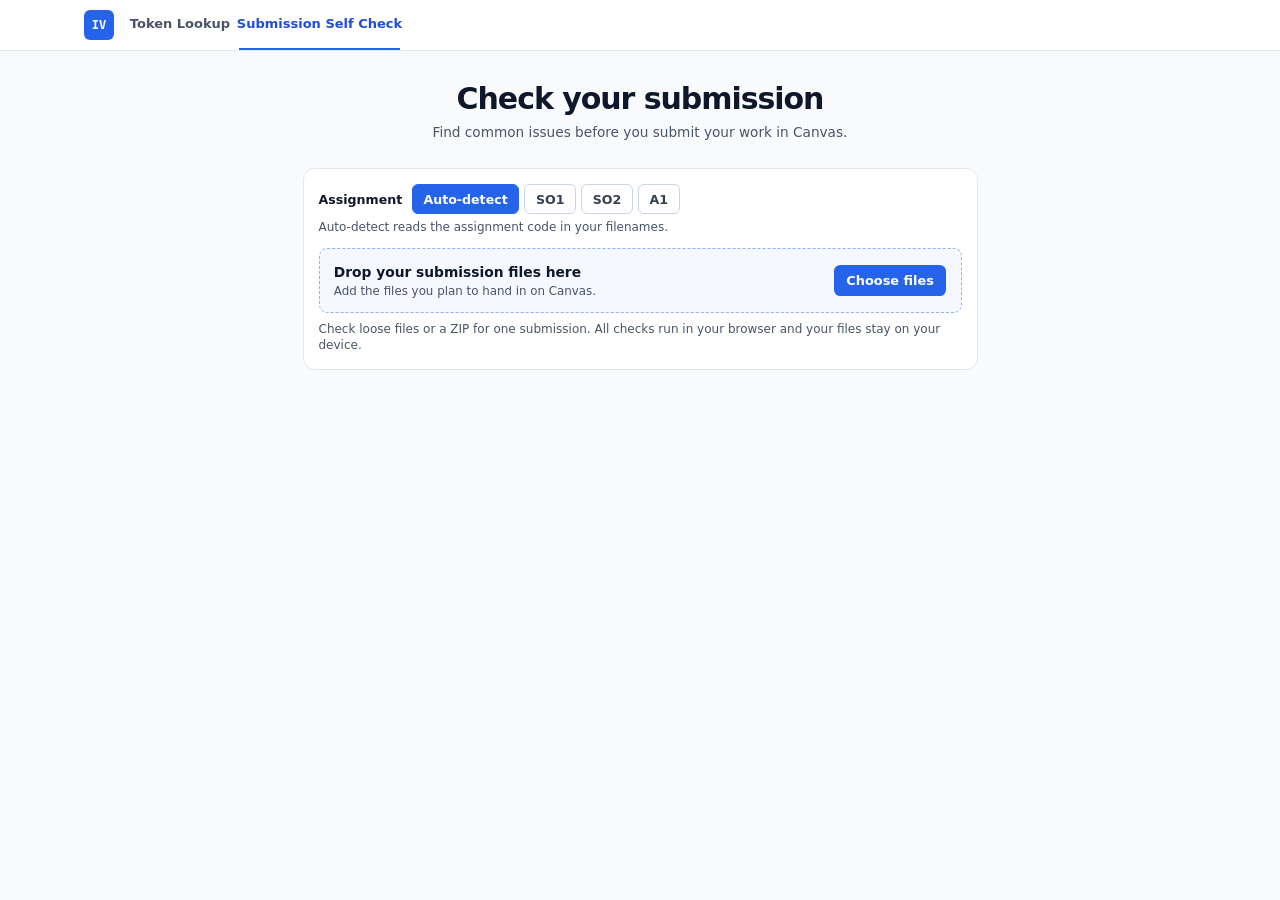
==== iv-student-self-check.html @ 02049aa7 "Late-token lookup and submission self-check Co-Authored-By: Claude Opus 5.5 <noreply@anthropic.com> " ====
<!doctype html>
<html lang="en">
<head>
  <meta charset="utf-8">
  <meta name="viewport" content="width=device-width, initial-scale=1">
  <meta http-equiv="Content-Security-Policy" content="default-src 'none'; connect-src 'none'; script-src 'unsafe-inline'; style-src 'unsafe-inline'; img-src blob: data:; worker-src blob:; base-uri 'none'; form-action 'none'">
  <meta name="title" content="IV 2026 · Submission Self Check">
  <meta name="description" content="Check your Blender files and renders before submitting to Canvas. Your files stay in your browser.">
  <title>IV 2026 Submission Self-Check</title>
  <meta property="og:type" content="website">
  <meta property="og:site_name" content="Interactive Visualization 2026">
  <meta property="og:url" content="https://maro-hmi.github.io/iv2026-latetoken-lookup/iv-student-self-check.html">
  <meta property="og:title" content="IV 2026 · Submission Self Check">
  <meta property="og:description" content="Check your Blender files and renders before submitting to Canvas. Your files stay in your browser.">
  <meta property="og:image" content="https://maro-hmi.github.io/iv2026-latetoken-lookup/submission-self-check-preview.jpg">
  <meta property="og:image:type" content="image/jpeg">
  <meta property="og:image:width" content="1200">
  <meta property="og:image:height" content="630">
  <meta property="og:image:alt" content="IV Submission Self Check with a teal 3D cube and check mark.">
  <meta name="twitter:card" content="summary_large_image">
  <style>
:root {
  color-scheme: light;
  font-family: "General Sans", Inter, system-ui, sans-serif;
  font-size: 15px;
  color: #0f172a;
  background: #f8fafc;
  --surface: #fff;
  --line: #e2e8f0;
  --muted: #475569;
  --blue: #2563eb;
  --blue-dark: #1d4ed8;
  --blue-light: #eff6ff;
  --mono: "JetBrains Mono", ui-monospace, Menlo, monospace;
}
* { box-sizing: border-box; }
[hidden] { display: none !important; }
body { margin: 0; }
h1, h2, h3, p { margin: 0; }
button, select { font: inherit; }
button, select, summary { cursor: pointer; }
a { color: var(--blue-dark); }
a:hover { color: #1e3a8a; }
:focus-visible { outline: 3px solid #3b82f6; outline-offset: 3px; }
main { max-width: 47rem; margin: auto; padding: 2rem 1rem 3rem; }
.intro { text-align: center; margin: 0 auto 1.65rem; }
.intro h1 { font-size: clamp(1.65rem, 4vw, 2rem); letter-spacing: -.035em; }
.intro p { color: var(--muted); margin-top: .42rem; font-size: .91rem; line-height: 1.55; text-wrap: balance; }
.card { padding: 1rem; border: 1px solid var(--line); border-radius: .8rem; background: var(--surface); }
.card-heading, .assignment { display: flex; align-items: center; gap: .55rem; }
.card-heading { justify-content: space-between; flex-wrap: wrap; padding-bottom: .85rem; border-bottom: 1px solid #f1f5f9; }
h2 { font-size: 1.03rem; font-weight: 690; letter-spacing: -.014em; }
.assignment-id { font: 650 .78rem var(--mono); color: #1e40af; background: var(--blue-light); border: 1px solid #bfdbfe; border-radius: .35rem; padding: .22rem .36rem; }
.subtle-link { color: var(--blue-dark); font-size: .82rem; text-decoration: underline; text-underline-offset: .15em; }
button.subtle-link { border: 0; background: transparent; padding: .25rem; }
#assignment-picker { display: flex; flex-wrap: wrap; align-items: center; gap: .4rem .65rem; }
.card-heading:not([hidden]) + #assignment-picker { margin-top: .82rem; }
#assignment-label { font-size: .84rem; font-weight: 650; }
#assignment-buttons { display: flex; flex-wrap: wrap; gap: .35rem; }
#assignment-buttons button {
  border: 1px solid #cbd5e1; border-radius: .4rem; background: white; color: #334155;
  padding: .44rem .7rem; font-size: .84rem; font-weight: 650;
}
#assignment-buttons button:hover { border-color: #93b4e9; background: var(--blue-light); }
#assignment-buttons button[aria-pressed=true] { border-color: var(--blue); background: var(--blue); color: white; }
.detection-note { margin-top: .32rem; color: var(--muted); font-size: .8rem; line-height: 1.35; }
.detection-note[data-attention=true] { color: #78350f; }
select { max-width: 100%; border: 1px solid #cbd5e1; border-radius: .4rem; background: white; color: #0f172a; padding: .4rem; }
.dropzone {
  margin-top: .85rem; display: flex; flex-wrap: wrap; align-items: center; justify-content: space-between;
  gap: .7rem 1rem; padding: .95rem; border: 1px dashed #93b4e9; border-radius: .55rem; background: #f5f9ff;
}
.dropzone[data-drag=true] { border-color: var(--blue); background: #dbeafe; }
.dropzone strong { font-size: .92rem; }
.dropzone p { margin-top: .19rem; font-size: .79rem; color: var(--muted); }
.local-files-note { margin: .48rem 0 0; color: var(--muted); font-size: .8rem; line-height: 1.4; }
button.primary { border: 0; border-radius: .42rem; background: var(--blue); color: white; padding: .53rem .82rem; font-weight: 650; font-size: .86rem; }
button.primary:hover { background: var(--blue-dark); }
.notice { margin-top: .75rem; background: #fffbeb; border: 1px solid #fde68a; border-radius: .45rem; color: #78350f; padding: .6rem .7rem; font-size: .82rem; line-height: 1.5; }
.files { display: grid; grid-template-columns: repeat(2, minmax(0, 1fr)) auto; gap: .6rem; align-items: end; margin-top: .75rem; }
.files div { min-width: 0; padding: .55rem .65rem; border: 1px solid var(--line); background: #f8fafc; border-radius: .45rem; }
.files span, .files strong { display: block; font-size: .78rem; overflow-wrap: anywhere; }
.files span { color: var(--muted); margin-bottom: .16rem; }
.files strong { font-family: var(--mono); font-weight: 550; }
#selected-attachments { grid-column: 1 / -1; }
.files div[data-missing=true] { border-color: #fde68a; background: #fffbeb; }
.files div[data-missing=true] strong, #attachment-names li[data-missing=true] { color: #78350f; }
#attachment-names { margin: 0; padding: 0; list-style: none; font-size: .78rem; overflow-wrap: anywhere; }
#attachment-names li + li { margin-top: .2rem; }
.results-heading { margin: 1.15rem 0 .65rem; }
.check-banner {
  margin-top: .75rem; padding: .52rem .7rem; border: 1px solid #bfdbfe; border-radius: .46rem;
  background: #eff6ff; color: #1e3a8a; font-size: .84rem; font-weight: 650;
}
.check-banner[data-state=fix] { background: #fff1f2; border-color: #fecdd3; color: #9f1239; }
.check-banner[data-state=ok] { background: #ecfdf5; border-color: #bbf7d0; color: #166534; }
.check-banner[data-state=missing],
.check-banner[data-state=potential] { background: #fffbeb; border-color: #fde68a; color: #78350f; }
#check-groups { display: grid; gap: .58rem; }
.check-group { padding: .8rem 1rem; }
.check-group h3 { font-size: .9rem; margin-bottom: .28rem; }
.check-group ul { margin: 0; padding: 0; list-style: none; }
.check {
  display: grid; grid-template-columns: minmax(0, 1fr) auto; align-items: start; gap: .18rem .55rem;
  padding: .48rem 0; line-height: 1.44;
}
.check + .check { border-top: 1px solid #f1f5f9; }
.check strong { font-size: .84rem; }
.check p { grid-column: 1 / -1; color: var(--muted); font-size: .83rem; overflow-wrap: anywhere; }
.state { font-size: .72rem; border-radius: 99px; padding: .13rem .48rem; font-weight: 650; background: #f1f5f9; color: #334155; }
.state[data-state=ok] { background: #ecfdf5; color: #166534; }
.state[data-state=fix] { background: #fff1f2; color: #9f1239; }
.state[data-state=verify] { background: #fffbeb; color: #78350f; }
.preview, .final-checks { margin-top: .75rem; }
.media-heading { display: flex; align-items: baseline; justify-content: space-between; flex-wrap: wrap; gap: .35rem .7rem; }
.model-stats { font: 650 .8rem var(--mono); color: #1e40af; }
.preview-body { margin-top: .65rem; }
.viewer-hint { margin-bottom: .6rem; color: var(--muted); font-size: .82rem; line-height: 1.4; }
.viewer-controls { display: flex; gap: .31rem; flex-wrap: wrap; margin: .35rem 0; }
.viewer-controls button { border: 1px solid var(--line); color: #334155; background: #f8fafc; border-radius: .4rem; padding: .35rem .47rem; font-size: .8rem; }
.viewer-controls button[aria-pressed=true] { background: #dbeafe; border-color: #93c5fd; color: #1e3a8a; }
.viewer-controls .auto-rotate { margin-inline-start: auto; }
.viewport { height: clamp(215px, 41vh, 410px); background: #10191b; border-radius: .5rem; overflow: hidden; }
.viewport canvas { display: block; width: 100%; height: 100%; cursor: grab; }
.viewport canvas:active { cursor: grabbing; }
.object-bar { display: grid; grid-template-columns: auto minmax(0,1fr) auto; align-items: center; gap: .45rem; margin-top: .55rem; font-size: .83rem; }
.isolate { display: flex; gap: .25rem; align-items: center; }
.issue-bar { display: flex; flex-wrap: wrap; align-items: center; gap: .4rem .75rem; margin-bottom: .55rem; padding: .45rem .6rem; border: 1px solid #fde68a; border-radius: .46rem; background: #fffbeb; color: #78350f; font-size: .83rem; }
.issue-bar button:not(.link-button) { font-size: .82rem; padding: .28rem .55rem; border: 1px solid #fcd34d; border-radius: .4rem; background: #fff; color: #78350f; font-weight: 650; cursor: pointer; }
.issue-bar button[aria-pressed=true] { background: #fde68a; }
.issue-filter { font-weight: 650; }
#model-preview { scroll-margin-top: 4.5rem; }
.move-tools { display: flex; flex-wrap: wrap; align-items: center; gap: .35rem .5rem; margin-top: .5rem; font-size: .83rem; }
.move-tools button:not(.link-button) { font-size: .82rem; padding: .25rem .6rem; border: 1px solid #cbd5e1; border-radius: .4rem; background: #fff; cursor: pointer; }
.move-tools button:disabled { opacity: .45; cursor: default; }
.move-hint { flex-basis: 100%; color: var(--muted); font-size: .78rem; }
.link-button { padding: 0; border: 0; background: none; color: inherit; font: inherit; text-decoration: underline; cursor: pointer; }
.show-3d { grid-column: 1 / -1; justify-self: start; margin-top: .1rem; font-size: .78rem; padding: .2rem .5rem; border: 1px solid #fcd34d; border-radius: .4rem; background: #fffbeb; color: #78350f; font-weight: 650; cursor: pointer; }
input[type=checkbox] { accent-color: var(--blue); }
.preview-detail { margin-top: .43rem; color: var(--muted); font-size: .8rem; }
.preview-detail span + span { margin-left: .65rem; }
.preview-detail i { display: inline-block; width: .56rem; height: .56rem; border-radius: 50%; margin-right: .16rem; }
.blue { background: #4277ff; } .red { background: #ee464c; } .pink { background: #ff38d8; }
.render-thumbnails {
  display: grid; grid-template-columns: repeat(auto-fill, minmax(min(100%, 9rem), 1fr));
  gap: .55rem; list-style: none; padding: 0; margin: .6rem 0 0;
}
.render-thumbnails li { min-width: 0; }
.render-tile {
  display: block; width: 100%; text-align: left; overflow: hidden; padding: 0;
  background: #f8fafc; color: inherit; border: 1px solid var(--line); border-radius: .46rem;
}
.render-tile:hover { border-color: #93b4e9; }
.render-tile img { display: block; width: 100%; aspect-ratio: 16 / 10; object-fit: contain; background: #0f172a; }
.render-tile span { display: block; overflow: hidden; text-overflow: ellipsis; white-space: nowrap; margin: .38rem .45rem .15rem; font: .72rem var(--mono); }
.render-tile small { display: block; margin: 0 .45rem .4rem; font-size: .72rem; color: var(--muted); }
#render-dialog { max-width: min(92vw, 65rem); border: 1px solid var(--line); border-radius: .7rem; padding: .85rem; }
#render-dialog::backdrop { background: rgb(15 23 42 / .75); }
#render-dialog-title { overflow-wrap: anywhere; }
#render-dialog button { border: 1px solid var(--line); background: #f8fafc; color: inherit; border-radius: .4rem; padding: .38rem .6rem; }
#render-image { display: block; max-width: 100%; max-height: 77dvh; margin: .65rem auto 0; border-radius: .4rem; }
.final-checks ul { margin: .56rem 0; padding-left: 1.3rem; color: var(--muted); font-size: .86rem; line-height: 1.5; }
.final-checks li + li { margin-top: .35rem; }
@media (max-width: 570px) {
  main { padding-top: 1.5rem; }
  .files { grid-template-columns: repeat(2, minmax(0, 1fr)); }
  .files button { grid-column: 1 / -1; justify-self: end; }
}

.iv-tool-header {
  position: sticky; top: 0; z-index: 20;
  border-bottom: 1px solid #e2e8f0; background: rgb(255 255 255 / .95);
  backdrop-filter: blur(12px);
}
.iv-tool-header-inner {
  box-sizing: border-box; max-width: 1152px; min-height: 50px; margin-inline: auto;
  padding-inline: 20px; display: flex; align-items: center; gap: 10px;
}
.iv-tool-mark {
  display: grid; place-items: center; flex: 0 0 30px; height: 30px;
  border-radius: 6px; background: #2563eb; color: white;
  font: 700 12px/1 ui-monospace, Menlo, monospace;
}
.iv-tool-tabs { display: flex; align-self: stretch; gap: 3px; }
.iv-tool-tabs .iv-tool-tab {
  box-sizing: border-box; display: flex; align-items: center; justify-content: center;
  width: 112px; min-height: 45px; padding-inline: 6px; border-bottom: 2px solid transparent;
  color: #475569; text-align: center; text-decoration: none; white-space: nowrap;
  font: 600 13px/1.25 system-ui, sans-serif;
}
.iv-tool-tabs .iv-tool-tab:last-child { width: 161px; }
.iv-tool-tabs .iv-tool-tab:hover { color: #1e40af; background: #f8fafc; }
.iv-tool-tabs .iv-tool-tab[aria-current="page"] { border-bottom-color: #2563eb; color: #1d4ed8; }
.iv-tool-tabs .iv-tool-tab:focus-visible { outline: 2px solid #2563eb; outline-offset: -4px; border-radius: 4px; }
.iv-tool-updated {
  margin-inline-start: auto; color: #475569; white-space: nowrap; font: 500 12px/1.3 system-ui, sans-serif;
}
@media (max-width: 639px) {
  .iv-tool-header-inner { padding-inline: 12px; gap: 7px; }
  .iv-tool-tabs .iv-tool-tab { width: 95px; font-size: 12px; }
  .iv-tool-tabs .iv-tool-tab:last-child { width: 144px; }
  .iv-tool-updated { display: none; }
}
</style>
</head>
<body>
  <header class="iv-tool-header">
  <div class="iv-tool-header-inner">
    <span class="iv-tool-mark" aria-hidden="true">IV</span>
    <nav class="iv-tool-tabs" aria-label="IV tools">
      <a class="iv-tool-tab" href="https://maro-hmi.github.io/iv2026-latetoken-lookup/">Token Lookup</a>
      <a class="iv-tool-tab" href="#" aria-current="page">Submission Self Check</a>
    </nav>
  </div>
</header>
  <main>
    <div class="intro">
      <h1>Check your submission</h1>
      <p>Find common issues before you submit your work in Canvas.</p>
    </div>

    <section class="card intake" aria-label="Submission files">
      <div id="assignment-details" class="card-heading" hidden>
        <div class="assignment">
          <span id="assignment-id" class="assignment-id"></span>
          <h2 id="assignment-title"></h2>
        </div>
        <a id="brief" class="subtle-link" target="_blank" rel="noopener noreferrer">Assignment brief ↗</a>
      </div>
      <div id="assignment-picker" role="group" aria-labelledby="assignment-label" aria-describedby="detection-note">
        <span id="assignment-label">Assignment</span>
        <div id="assignment-buttons"></div>
      </div>
      <p id="detection-note" class="detection-note" role="status"></p>
      <div id="dropzone" class="dropzone">
        <div>
          <strong>Drop your submission files here</strong>
          <p id="drop-help"></p>
        </div>
        <button id="pick" class="primary" type="button" aria-describedby="local-files-note">Choose files</button>
        <input id="files" type="file" accept=".blend,.png,.jpg,.jpeg,.mp4,.zip" multiple hidden>
      </div>
      <p id="local-files-note" class="local-files-note">Check loose files or a ZIP for one submission. All checks run in your browser and your files stay on your device.</p>
      <p id="file-message" class="notice" role="status" hidden></p>
      <div id="selected-files" class="files" hidden>
        <div id="blend-slot"><span>Blender file</span><strong id="blend-name"></strong></div>
        <div id="render-slot"><span id="renders-label">Render</span><strong id="render-name"></strong></div>
        <button id="clear" type="button" class="subtle-link">Clear files</button>
        <div id="selected-attachments" hidden><span>Supporting files</span><ul id="attachment-names"></ul></div>
      </div>
    </section>

    <p id="results-summary" class="check-banner" role="status" hidden></p>

    <section id="model-preview" class="card preview" aria-labelledby="model-title" hidden>
      <div class="media-heading">
        <h2 id="model-title">Interactive Blender preview</h2>
        <p id="object-stats" class="model-stats" role="status" hidden></p>
      </div>
      <div id="preview-body" class="preview-body">
        <p id="viewer-controls-hint" class="viewer-hint">Drag to rotate. Scroll or pinch to zoom. Right-drag or drag with two fingers to pan.</p>
        <div class="viewer-controls" id="shading" role="group" aria-label="Shading">
          <button type="button" data-mode="textured" aria-pressed="true">Textured</button>
          <button type="button" data-mode="solid" aria-pressed="false">Solid</button>
          <button type="button" data-mode="wire" aria-pressed="false">Wireframe</button>
          <button type="button" data-mode="orientation" aria-pressed="false">Face Orientation</button>
        </div>
        <div class="viewer-controls" id="view-directions" role="group" aria-label="View direction">
          <button type="button" data-view="orbit">Reset view</button>
          <button type="button" data-view="front">Front</button>
          <button type="button" data-view="side">Side</button>
          <button type="button" data-view="top">Top</button>
          <button id="auto-rotate" class="auto-rotate" type="button" aria-pressed="false" title="Rotate slowly when the pointer is outside the preview">Auto-rotate</button>
        </div>
        <div id="issue-bar" class="issue-bar" hidden>
          <button id="issue-highlight" type="button" aria-pressed="true"></button>
          <label class="isolate"><input id="issue-only" type="checkbox"> Show only these objects</label>
          <span id="issue-filter" class="issue-filter" hidden></span>
          <button id="issue-all" type="button" class="link-button" hidden>Show all potential issues</button>
        </div>
        <div id="viewport" class="viewport"></div>
        <div class="object-bar">
          <label for="objects">Object</label>
          <select id="objects"><option value="">All objects</option></select>
          <label class="isolate"><input id="isolate" type="checkbox" disabled> Isolate</label>
        </div>
        <div id="move-tools" class="move-tools" hidden>
          <span id="move-label">Select an object to move it.</span>
          <button type="button" data-lift="1">Lift</button>
          <button type="button" data-lift="-1">Lower</button>
          <button id="move-reset" type="button" class="link-button" hidden>Put objects back</button>
          <p class="move-hint">Lift a block to see whether a copy is hidden underneath or where it cuts into its neighbours. This only moves it in the preview, not in your file.</p>
        </div>
        <p id="orientation-key" class="preview-detail" hidden>
          <span><i class="blue" aria-hidden="true"></i> Front-facing</span>
          <span><i class="red" aria-hidden="true"></i> Back-facing</span>
        </p>
        <p id="texture-key" class="preview-detail" hidden><i class="pink" aria-hidden="true"></i> Unavailable image texture</p>
      </div>
      <p id="viewer-message" class="notice" role="status" hidden></p>
    </section>

    <section id="render-gallery" class="card preview" aria-labelledby="renders-title" hidden>
      <h2 id="renders-title">Render gallery</h2>
      <ul id="render-thumbnails" class="render-thumbnails"></ul>
    </section>

    <section id="results" aria-labelledby="results-title" hidden>
      <h2 id="results-title" class="results-heading">File check results</h2>
      <div id="check-groups"></div>
    </section>

    <section id="final-checks" class="card final-checks" aria-labelledby="final-title" hidden>
      <h2 id="final-title">Before you submit</h2>
      <ul id="final-checklist"></ul>
      <a id="policy" class="subtle-link" target="_blank" rel="noopener noreferrer">AI Use Policy ↗</a>
    </section>
  </main>
  <dialog id="render-dialog" aria-labelledby="render-dialog-title">
    <div class="media-heading">
      <h2 id="render-dialog-title"></h2>
      <button id="close-render" type="button">Close</button>
    </div>
    <img id="render-image" alt="">
  </dialog>
  <noscript>Enable JavaScript in your browser to check local files.</noscript>
  <!-- Bundled software notices
Three.js 0.187.0
The MIT License

Copyright © 2010-2026 three.js authors

Permission is hereby granted, free of charge, to any person obtaining a copy
of this software and associated documentation files (the "Software"), to deal
in the Software without restriction, including without limitation the rights
to use, copy, modify, merge, publish, distribute, sublicense, and/or sell
copies of the Software, and to permit persons to whom the Software is
furnished to do so, subject to the following conditions:

The above copyright notice and this permission notice shall be included in
all copies or substantial portions of the Software.

THE SOFTWARE IS PROVIDED "AS IS", WITHOUT WARRANTY OF ANY KIND, EXPRESS OR
IMPLIED, INCLUDING BUT NOT LIMITED TO THE WARRANTIES OF MERCHANTABILITY,
FITNESS FOR A PARTICULAR PURPOSE AND NONINFRINGEMENT. IN NO EVENT SHALL THE
AUTHORS OR COPYRIGHT HOLDERS BE LIABLE FOR ANY CLAIM, DAMAGES OR OTHER
LIABILITY, WHETHER IN AN ACTION OF CONTRACT, TORT OR OTHERWISE, ARISING FROM,
OUT OF OR IN CONNECTION WITH THE SOFTWARE OR THE USE OR OTHER DEALINGS IN
THE SOFTWARE.

fzstd 0.1.1
MIT License

Copyright (c) 2020 Arjun Barrett

Permission is hereby granted, free of charge, to any person obtaining a copy
of this software and associated documentation files (the "Software"), to deal
in the Software without restriction, including without limitation the rights
to use, copy, modify, merge, publish, distribute, sublicense, and/or sell
copies of the Software, and to permit persons to whom the Software is
furnished to do so, subject to the following conditions:

The above copyright notice and this permission notice shall be included in all
copies or substantial portions of the Software.

THE SOFTWARE IS PROVIDED "AS IS", WITHOUT WARRANTY OF ANY KIND, EXPRESS OR
IMPLIED, INCLUDING BUT NOT LIMITED TO THE WARRANTIES OF MERCHANTABILITY,
FITNESS FOR A PARTICULAR PURPOSE AND NONINFRINGEMENT. IN NO EVENT SHALL THE
AUTHORS OR COPYRIGHT HOLDERS BE LIABLE FOR ANY CLAIM, DAMAGES OR OTHER
LIABILITY, WHETHER IN AN ACTION OF CONTRACT, TORT OR OTHERWISE, ARISING FROM,
OUT OF OR IN CONNECTION WITH THE SOFTWARE OR THE USE OR OTHER DEALINGS IN THE
SOFTWARE.

jsblender 0.0.4
The MIT License

Copyright © 2010-2026 three.js authors

Permission is hereby granted, free of charge, to any person obtaining a copy
of this software and associated documentation files (the "Software"), to deal
in the Software without restriction, including without limitation the rights
to use, copy, modify, merge, publish, distribute, sublicense, and/or sell
copies of the Software, and to permit persons to whom the Software is
furnished to do so, subject to the following conditions:

The above copyright notice and this permission notice shall be included in
all copies or substantial portions of the Software.

THE SOFTWARE IS PROVIDED "AS IS", WITHOUT WARRANTY OF ANY KIND, EXPRESS OR
IMPLIED, INCLUDING BUT NOT LIMITED TO THE WARRANTIES OF MERCHANTABILITY,
FITNESS FOR A PARTICULAR PURPOSE AND NONINFRINGEMENT. IN NO EVENT SHALL THE
AUTHORS OR COPYRIGHT HOLDERS BE LIABLE FOR ANY CLAIM, DAMAGES OR OTHER
LIABILITY, WHETHER IN AN ACTION OF CONTRACT, TORT OR OTHERWISE, ARISING FROM,
OUT OF OR IN CONNECTION WITH THE SOFTWARE OR THE USE OR OTHER DEALINGS IN
THE SOFTWARE.

zip.js 2.25.0
BSD 3-Clause License

Copyright (c) 2023, Gildas Lormeau

Redistribution and use in source and binary forms, with or without
modification, are permitted provided that the following conditions are met:

1. Redistributions of source code must retain the above copyright notice, this
   list of conditions and the following disclaimer.

2. Redistributions in binary form must reproduce the above copyright notice,
   this list of conditions and the following disclaimer in the documentation
   and/or other materials provided with the distribution.

3. Neither the name of the copyright holder nor the names of its
   contributors may be used to endorse or promote products derived from
   this software without specific prior written permission.

THIS SOFTWARE IS PROVIDED BY THE COPYRIGHT HOLDERS AND CONTRIBUTORS "AS IS"
AND ANY EXPRESS OR IMPLIED WARRANTIES, INCLUDING, BUT NOT LIMITED TO, THE
IMPLIED WARRANTIES OF MERCHANTABILITY AND FITNESS FOR A PARTICULAR PURPOSE ARE
DISCLAIMED. IN NO EVENT SHALL THE COPYRIGHT HOLDER OR CONTRIBUTORS BE LIABLE
FOR ANY DIRECT, INDIRECT, INCIDENTAL, SPECIAL, EXEMPLARY, OR CONSEQUENTIAL
DAMAGES (INCLUDING, BUT NOT LIMITED TO, PROCUREMENT OF SUBSTITUTE GOODS OR
SERVICES; LOSS OF USE, DATA, OR PROFITS; OR BUSINESS INTERRUPTION) HOWEVER
CAUSED AND ON ANY THEORY OF LIABILITY, WHETHER IN CONTRACT, STRICT LIABILITY,
OR TORT (INCLUDING NEGLIGENCE OR OTHERWISE) ARISING IN ANY WAY OUT OF THE USE
OF THIS SOFTWARE, EVEN IF ADVISED OF THE POSSIBILITY OF SUCH DAMAGE.
-->
<script>
(()=>{var oc={id:"A1",title:"Japanese House",brief:"https://creative-technology.notion.site/A1-Japanese-House-3ff88488af49812ea0b3e4d0a0484865",maxBlendBytes:1e8,maxTriangles:2e5,renderCount:5,needsTextures:!0,attachments:[{id:"textures",label:"Texture archive",formats:["zip"]},{id:"timelapse",label:"Timelapse",formats:["mp4","zip"]}],finalChecklist:["Check the house and furniture against the brief, including the two half-open doors as separate objects.","Check your normals and UVs in Blender. Use image textures on every object and a normal map on the tatami.","Check the full triangle count in Blender. Make sure your five renders show different angles and your timelapse covers most of your modelling work.","Submit the files separately and add your AI statement and texture credits as a Canvas submission comment."]};function _o(i,e,t){return new Promise((n,s)=>{t?.throwIfAborted();let r=URL.createObjectURL(new Blob([`(()=>{var V0=Object.defineProperty;var X=(n,e)=>()=>(n&&(e=n(n=0)),e);var Xh=(n,e)=>{for(var t in e)V0(n,t,{get:e[t],enumerable:!0})};var Lr,Sn,v,vn,$n,ei,Pt,je,se,Ur,Je,lp,Dl,re,Io,we=X(()=>{Lr=new Date(2107,11,31,23,59,58),Sn=new Date(1980,0,1),v=void 0,vn=1/0,$n="Local file header not found",ei="Overlapping entry found",Pt="Zip64 extra field not found",je="undefined",se="function",Ur="object",Je="string",lp="number",Dl="boolean",re=new Uint8Array,Io=Symbol.asyncDispose||Symbol()});function tt(n){if(n&&typeof n!=se)throw new Error(Gl);return n}function Go(n){if(n&&(typeof n!=Ur||Array.isArray(n)))throw new Error(Ho);return n}function ni(n){if(n&&(typeof n.addEventListener!=se||typeof n.aborted!=Dl))throw new Error(Vl);return n||v}function An(n){if(n&&n.aborted)throw n.reason===v?new DOMException(Xl,Av):n.reason}function Vo(n,e){if(n&&typeof n!=Je||e&&!(e instanceof Uint8Array))throw new Error(ko)}function ii(n){if(n!==v&&typeof n!=Dl&&n!==ki)throw new Error(Wl);return n}function Yl(n,e,t){if(!Number.isInteger(n)||n<0||n>e)throw new Error(t)}function ri(n,e,t){n!==v&&Yl(n,e,t)}function en(n){return typeof n==Je&&n.trim()?Number(n):n}var up,fp,hp,dp,pp,Co,No,Fr,Oo,mp,gp,_p,Ll,yp,xp,Ep,Sp,vp,Po,Do,Lo,Tp,Ap,wp,Mp,Uo,bp,Rp,Ip,Ul,Fl,Cp,Np,ti,Qt,Op,Pp,Dp,Bl,Lp,Up,zl,Fp,kl,Hl,Fo,Bo,Tn,zo,$t,ki,Gl,Vl,ko,Wl,Ho,Xl,Av,Hi=X(()=>{we();up="filenameEncoding",fp="commentEncoding",hp="decodeText",dp="extractPrependedData",pp="extractAppendedData",Co="password",No="rawPassword",Fr="passThrough",Oo="signal",mp="checkPasswordOnly",gp="checkOverlappingEntryOnly",_p="checkOverlappingEntry",Ll="checkAmbiguity",yp="checkLocalDirectory",xp="checkLocalFilename",Ep="checkSignature",Sp="checkCrc32",vp="checkAuthenticationCode",Po="useWebWorkers",Do="useCompressionStream",Lo="preventClose",Tp="encryptionStrength",Ap="extendedTimestamp",wp="ntfsTimestamp",Mp="keepOrder",Uo="level",bp="bufferedWrite",Rp="createTempStream",Ip="dataDescriptorSignature",Ul="useUnicodeFileNames",Fl="dataDescriptor",Cp="supportZip64SplitFile",Np="encodeText",ti="offset",Qt="usdz",Op="unixExtraFieldType",Pp="localExtraField",Dp="centralExtraField",Bl="strictness",Lp="filenameValidation",Up="normalizeFilename",zl="maxAppendedDataSize",Fp="decryptCentralDirectory",kl="signCentralDirectory",Hl="entry",Fo="filename",Bo="comment",Tn="strict",zo="balanced",$t="tolerant",ki="compressed",Gl="Invalid option (must be a function)",Vl="Invalid signal (must be an AbortSignal instance)",ko="Invalid password (password must be a string, rawPassword must be a Uint8Array)",Wl="Invalid passThrough option (must be a boolean or 'compressed')",Ho="Invalid readerOptions (must be an object)",Xl="The operation was aborted",Av="AbortError"});function xt(){return Br}function zr(n){return Jl(n.chunkSize)}function Jl(n){return n=en(n),Number.isInteger(n)&&n>=zp?Math.max(n,wv):Bp}function Zp(n){Object.assign(Br,qp(Kp(n)))}function qp(n){let e={};for(let t of Yp){let i=n[t];i!==v&&(e[t]=bv(t,i))}return e}function bv(n,e){if(Wp.includes(n)){if(e=en(e),n==Hp&&(!Number.isInteger(e)||e<zp))throw new Error(Zl)}else if(Xp.includes(n))tt(e);else if(n==Gp){if(e&&typeof e!=Je)throw new Error(ql)}else if(Vp.includes(n)&&e&&typeof e!=Je&&typeof e!=se)throw new Error(Kl);return e}function Kp(n){n=n||{};let{CompressionStreamZlib:e,DecompressionStreamZlib:t}=n;if(e===v&&t===v)return n;let i=Object.assign({},n);return i.CompressionStreamFallback===v&&(i.CompressionStreamFallback=e),i.DecompressionStreamFallback===v&&(i.DecompressionStreamFallback=t),i}function wn(n){let e=qp(Kp(n));Object.assign(jl,e),Object.assign(Br,e)}function jp(){for(let n of Yp)delete Br[n];Object.assign(Br,jl)}var Bp,wv,zp,Zl,ql,Kl,kp,jl,Hp,Gp,Vp,Mv,Wp,Xp,Yp,Br,Mt=X(()=>{we();Hi();Bp=256*1024,wv=64,zp=1,Zl="Invalid maxWorkers (must be an integer greater than 0)",ql="Invalid baseURI (must be a string)",Kl="Invalid URI (must be a string or a function returning a string)",kp=2;try{typeof navigator!=je&&navigator.hardwareConcurrency&&(kp=navigator.hardwareConcurrency)}catch{}jl={workerURI:"./core/web-worker-wasm.js",wasmURI:"./core/streams/zlib-wasm/zlib-streams.wasm",chunkSize:Bp,maxWorkers:kp,terminateWorkerTimeout:5e3,workerStarvationTimeout:5e3,workerStartupTimeout:5e3,useWebWorkers:!0,useCompressionStream:!0,CompressionStream:typeof CompressionStream!=je&&CompressionStream,DecompressionStream:typeof DecompressionStream!=je&&DecompressionStream},Hp="maxWorkers",Gp="baseURI",Vp=["wasmURI","workerURI"],Mv=["useCompressionStream","useWebWorkers"],Wp=["chunkSize",Hp,"terminateWorkerTimeout","workerStarvationTimeout","workerStartupTimeout"],Xp=["createWorker","CompressionStream","DecompressionStream","CompressionStreamFallback","DecompressionStreamFallback"],Yp=[Gp,...Vp,...Mv,...Wp,...Xp],Br={...jl}});var Wo,tn,Jp,Qp=X(()=>{Wo=new Uint8Array(288);Wo.fill(8,0,144),Wo.fill(9,144,256),Wo.fill(7,256,280),Wo.fill(8,280,288),new Uint8Array(30).fill(5);tn="ABCDEFGHIJKLMNOPQRSTUVWXYZabcdefghijklmnopqrstuvwxyz0123456789+/",Jp=n=>n({workerURI:e=>{let t="text/javascript",i=\`!function(t){"function"==typeof define&&define.amd?define(t):t()}(function(){"use strict";const{Array:t,Object:n,Number:e,Math:o,Error:r,Uint8Array:c,Uint16Array:s,Uint32Array:a,Int32Array:i,Map:f,DataView:u,Promise:w,TextEncoder:l,crypto:d,postMessage:p,TransformStream:h,ReadableStream:y,WritableStream:m,CompressionStream:S,DecompressionStream:g}=self,v=void 0,b="undefined",k="function",z=new c,C=[[],[],[],[],[],[],[],[]];for(let t=0;t<256;t++){let n=t;for(let t=0;t<8;t++)n=1&n?n>>>1^3988292384:n>>>1;C[0][t]=n}for(let t=0;t<256;t++)for(let n=1;n<8;n++){const e=C[n-1][t];C[n][t]=e>>>8^C[0][255&e]}const[I,M,A,E,R,x,P,D]=C;class F{constructor(t){this.o=t||-1}append(t){let n=0|this.o;const e=0|t.length;let o=0;if(e>=8&&t.buffer){const r=new u(t.buffer,t.byteOffset,e),c=e-8;for(;o<=c;o+=8){const t=n^r.getInt32(o,!0),e=r.getInt32(o+4,!0);n=D[255&t]^P[t>>>8&255]^x[t>>>16&255]^R[t>>>24&255]^E[255&e]^A[e>>>8&255]^M[e>>>16&255]^I[e>>>24&255]}}for(;o<e;o++)n=n>>>8^I[255&(n^t[o])];this.o=n}get(){return~this.o}}class U extends h{constructor(){let t;const n=new F;super({transform(t,e){n.append(t),e.enqueue(t)},flush(){const e=new c(4);new u(e.buffer).setUint32(0,n.get()),t.value=e}}),t=this}}function B(t,n){const e=new c(t.length+n.length);return e.set(t),e.set(n,t.length),e}function W(t){return new u(t.buffer,t.byteOffset,t.byteLength)}const O=64,V=20,K=new c([128]),T=new c(1),_=new i([1732584193,4023233417,2562383102,271733878,3285377520]),j=new c(256),H=new i(256),L=new i(256),Z=new i(256),N=new i(256);let q=!1;function G(t,n){!function(){if(!q){let t=1,n=1;do{t=255&(t^t<<1^(128&t?27:0)),n=255&(n^n<<1),n=255&(n^n<<2),n=255&(n^n<<4),128&n&&(n^=9),j[t]=255&(n^(n<<1|n>>7)^(n<<2|n>>6)^(n<<3|n>>5)^(n<<4|n>>4)^99)}while(1!=t);j[0]=99;for(let t=0;t<256;t++){const n=j[t],e=Y(n),o=e<<24|n<<16|n<<8|e^n;H[t]=o,L[t]=o>>>8|o<<24,Z[t]=o>>>16|o<<16,N[t]=o>>>24|o<<8}q=!0}}();const e=new i(60),o=function(t,n){const e=t.length>>2,o=e+6,r=4*(o+1);let c=1;for(let o=0;o<e;o++)n[o]=t[4*o]<<24|t[4*o+1]<<16|t[4*o+2]<<8|t[4*o+3];for(let t=e;t<r;t++){let o=n[t-1];t%e==0?(o=Q(o<<8|o>>>24)^c<<24,c=Y(c)):e>6&&t%e==4&&(o=Q(o)),n[t]=n[t-e]^o}return o}(t,e),r=new i(4),c=J(n);let s=0,a=0,f=0,w=0;return{process(t,n){n&&c.update(t,0,t.length),function(t){const n=new u(t.buffer,t.byteOffset,t.byteLength),e=t.length;let o=0;for(;o+16<=e;o+=16)l(),n.setInt32(o,n.getInt32(o)^r[0]),n.setInt32(o+4,n.getInt32(o+4)^r[1]),n.setInt32(o+8,n.getInt32(o+8)^r[2]),n.setInt32(o+12,n.getInt32(o+12)^r[3]);if(o<e){l();for(let n=0;o<e;o++,n++)t[o]^=r[n>>2]>>>24-8*(3&n)}}(t),n||c.update(t,0,t.length)},digest:()=>c.digest()};function l(){s=s+1|0,s||(a=a+1|0,a||(f=f+1|0,f||(w=w+1|0)));let t=X(s)^e[0],n=X(a)^e[1],c=X(f)^e[2],i=X(w)^e[3],u=H[t>>>24]^L[n>>>16&255]^Z[c>>>8&255]^N[255&i]^e[4],l=H[n>>>24]^L[c>>>16&255]^Z[i>>>8&255]^N[255&t]^e[5],d=H[c>>>24]^L[i>>>16&255]^Z[t>>>8&255]^N[255&n]^e[6],p=H[i>>>24]^L[t>>>16&255]^Z[n>>>8&255]^N[255&c]^e[7];t=H[u>>>24]^L[l>>>16&255]^Z[d>>>8&255]^N[255&p]^e[8],n=H[l>>>24]^L[d>>>16&255]^Z[p>>>8&255]^N[255&u]^e[9],c=H[d>>>24]^L[p>>>16&255]^Z[u>>>8&255]^N[255&l]^e[10],i=H[p>>>24]^L[u>>>16&255]^Z[l>>>8&255]^N[255&d]^e[11],u=H[t>>>24]^L[n>>>16&255]^Z[c>>>8&255]^N[255&i]^e[12],l=H[n>>>24]^L[c>>>16&255]^Z[i>>>8&255]^N[255&t]^e[13],d=H[c>>>24]^L[i>>>16&255]^Z[t>>>8&255]^N[255&n]^e[14],p=H[i>>>24]^L[t>>>16&255]^Z[n>>>8&255]^N[255&c]^e[15],t=H[u>>>24]^L[l>>>16&255]^Z[d>>>8&255]^N[255&p]^e[16],n=H[l>>>24]^L[d>>>16&255]^Z[p>>>8&255]^N[255&u]^e[17],c=H[d>>>24]^L[p>>>16&255]^Z[u>>>8&255]^N[255&l]^e[18],i=H[p>>>24]^L[u>>>16&255]^Z[l>>>8&255]^N[255&d]^e[19],u=H[t>>>24]^L[n>>>16&255]^Z[c>>>8&255]^N[255&i]^e[20],l=H[n>>>24]^L[c>>>16&255]^Z[i>>>8&255]^N[255&t]^e[21],d=H[c>>>24]^L[i>>>16&255]^Z[t>>>8&255]^N[255&n]^e[22],p=H[i>>>24]^L[t>>>16&255]^Z[n>>>8&255]^N[255&c]^e[23],t=H[u>>>24]^L[l>>>16&255]^Z[d>>>8&255]^N[255&p]^e[24],n=H[l>>>24]^L[d>>>16&255]^Z[p>>>8&255]^N[255&u]^e[25],c=H[d>>>24]^L[p>>>16&255]^Z[u>>>8&255]^N[255&l]^e[26],i=H[p>>>24]^L[u>>>16&255]^Z[l>>>8&255]^N[255&d]^e[27],u=H[t>>>24]^L[n>>>16&255]^Z[c>>>8&255]^N[255&i]^e[28],l=H[n>>>24]^L[c>>>16&255]^Z[i>>>8&255]^N[255&t]^e[29],d=H[c>>>24]^L[i>>>16&255]^Z[t>>>8&255]^N[255&n]^e[30],p=H[i>>>24]^L[t>>>16&255]^Z[n>>>8&255]^N[255&c]^e[31],t=H[u>>>24]^L[l>>>16&255]^Z[d>>>8&255]^N[255&p]^e[32],n=H[l>>>24]^L[d>>>16&255]^Z[p>>>8&255]^N[255&u]^e[33],c=H[d>>>24]^L[p>>>16&255]^Z[u>>>8&255]^N[255&l]^e[34],i=H[p>>>24]^L[u>>>16&255]^Z[l>>>8&255]^N[255&d]^e[35],u=H[t>>>24]^L[n>>>16&255]^Z[c>>>8&255]^N[255&i]^e[36],l=H[n>>>24]^L[c>>>16&255]^Z[i>>>8&255]^N[255&t]^e[37],d=H[c>>>24]^L[i>>>16&255]^Z[t>>>8&255]^N[255&n]^e[38],p=H[i>>>24]^L[t>>>16&255]^Z[n>>>8&255]^N[255&c]^e[39];let h=40;o>10&&(t=H[u>>>24]^L[l>>>16&255]^Z[d>>>8&255]^N[255&p]^e[40],n=H[l>>>24]^L[d>>>16&255]^Z[p>>>8&255]^N[255&u]^e[41],c=H[d>>>24]^L[p>>>16&255]^Z[u>>>8&255]^N[255&l]^e[42],i=H[p>>>24]^L[u>>>16&255]^Z[l>>>8&255]^N[255&d]^e[43],u=H[t>>>24]^L[n>>>16&255]^Z[c>>>8&255]^N[255&i]^e[44],l=H[n>>>24]^L[c>>>16&255]^Z[i>>>8&255]^N[255&t]^e[45],d=H[c>>>24]^L[i>>>16&255]^Z[t>>>8&255]^N[255&n]^e[46],p=H[i>>>24]^L[t>>>16&255]^Z[n>>>8&255]^N[255&c]^e[47],h=48),o>12&&(t=H[u>>>24]^L[l>>>16&255]^Z[d>>>8&255]^N[255&p]^e[48],n=H[l>>>24]^L[d>>>16&255]^Z[p>>>8&255]^N[255&u]^e[49],c=H[d>>>24]^L[p>>>16&255]^Z[u>>>8&255]^N[255&l]^e[50],i=H[p>>>24]^L[u>>>16&255]^Z[l>>>8&255]^N[255&d]^e[51],u=H[t>>>24]^L[n>>>16&255]^Z[c>>>8&255]^N[255&i]^e[52],l=H[n>>>24]^L[c>>>16&255]^Z[i>>>8&255]^N[255&t]^e[53],d=H[c>>>24]^L[i>>>16&255]^Z[t>>>8&255]^N[255&n]^e[54],p=H[i>>>24]^L[t>>>16&255]^Z[n>>>8&255]^N[255&c]^e[55],h=56),r[0]=(j[u>>>24]<<24|j[l>>>16&255]<<16|j[d>>>8&255]<<8|j[255&p])^e[h],r[1]=(j[l>>>24]<<24|j[d>>>16&255]<<16|j[p>>>8&255]<<8|j[255&u])^e[h+1],r[2]=(j[d>>>24]<<24|j[p>>>16&255]<<16|j[u>>>8&255]<<8|j[255&l])^e[h+2],r[3]=(j[p>>>24]<<24|j[u>>>16&255]<<16|j[l>>>8&255]<<8|j[255&d])^e[h+3]}}function J(t){const n=function(){const t=new i(_),n=new i(16),e=new c(O),r=new u(e.buffer),s=new c(8);let a=0,f=0;return{update:w,digest:function(){const n=8*f,e=o.floor(n/4294967296),r=n>>>0;for(w(K,0,1);56!=a;)w(T,0,1);s[0]=e>>>24,s[1]=e>>>16,s[2]=e>>>8,s[3]=e,s[4]=r>>>24,s[5]=r>>>16,s[6]=r>>>8,s[7]=r,w(s,0,8);const i=new c(V),l=new u(i.buffer);for(let n=0;n<t.length;n++)l.setInt32(4*n,t[n]);return t.set(_),a=0,f=0,i}};function w(t,n,o){const c=n+o;if(f+=o,a){for(;n<c&&a<O;)e[a++]=t[n++];a==O&&(l(r,0),a=0)}if(n+O<=c){const e=new u(t.buffer,t.byteOffset,t.byteLength);for(;n+O<=c;n+=O)l(e,n)}for(;n<c;)e[a++]=t[n++]}function l(e,o){for(let t=0;t<16;t++)n[t]=e.getInt32(o+4*t);let r,c=t[0],s=t[1],a=t[2],i=t[3],f=t[4];for(let t=0;t<15;t+=5)f=(c<<5|c>>>27)+((a^i)&s^i)+f+1518500249+n[t]|0,s=s<<30|s>>>2,i=(f<<5|f>>>27)+((s^a)&c^a)+i+1518500249+n[t+1]|0,c=c<<30|c>>>2,a=(i<<5|i>>>27)+((c^s)&f^s)+a+1518500249+n[t+2]|0,f=f<<30|f>>>2,s=(a<<5|a>>>27)+((f^c)&i^c)+s+1518500249+n[t+3]|0,i=i<<30|i>>>2,c=(s<<5|s>>>27)+((i^f)&a^f)+c+1518500249+n[t+4]|0,a=a<<30|a>>>2;f=(c<<5|c>>>27)+((a^i)&s^i)+f+1518500249+n[15]|0,s=s<<30|s>>>2,r=n[13]^n[8]^n[2]^n[0],r=r<<1|r>>>31,n[0]=r,i=(f<<5|f>>>27)+((s^a)&c^a)+i+1518500249+r|0,c=c<<30|c>>>2,r=n[14]^n[9]^n[3]^n[1],r=r<<1|r>>>31,n[1]=r,a=(i<<5|i>>>27)+((c^s)&f^s)+a+1518500249+r|0,f=f<<30|f>>>2,r=n[15]^n[10]^n[4]^n[2],r=r<<1|r>>>31,n[2]=r,s=(a<<5|a>>>27)+((f^c)&i^c)+s+1518500249+r|0,i=i<<30|i>>>2,r=n[0]^n[11]^n[5]^n[3],r=r<<1|r>>>31,n[3]=r,c=(s<<5|s>>>27)+((i^f)&a^f)+c+1518500249+r|0,a=a<<30|a>>>2;for(let t=20;t<40;t+=5)r=n[t-3&15]^n[t-8&15]^n[t-14&15]^n[15&t],r=r<<1|r>>>31,n[15&t]=r,f=(c<<5|c>>>27)+(s^a^i)+f+1859775393+r|0,s=s<<30|s>>>2,r=n[t-2&15]^n[t-7&15]^n[t-13&15]^n[t+1&15],r=r<<1|r>>>31,n[t+1&15]=r,i=(f<<5|f>>>27)+(c^s^a)+i+1859775393+r|0,c=c<<30|c>>>2,r=n[t-1&15]^n[t-6&15]^n[t-12&15]^n[t+2&15],r=r<<1|r>>>31,n[t+2&15]=r,a=(i<<5|i>>>27)+(f^c^s)+a+1859775393+r|0,f=f<<30|f>>>2,r=n[15&t]^n[t-5&15]^n[t-11&15]^n[t+3&15],r=r<<1|r>>>31,n[t+3&15]=r,s=(a<<5|a>>>27)+(i^f^c)+s+1859775393+r|0,i=i<<30|i>>>2,r=n[t+1&15]^n[t-4&15]^n[t-10&15]^n[t+4&15],r=r<<1|r>>>31,n[t+4&15]=r,c=(s<<5|s>>>27)+(a^i^f)+c+1859775393+r|0,a=a<<30|a>>>2;for(let t=40;t<60;t+=5)r=n[t-3&15]^n[t-8&15]^n[t-14&15]^n[15&t],r=r<<1|r>>>31,n[15&t]=r,f=(c<<5|c>>>27)+(s&a|(s|a)&i)+f+2400959708+r|0,s=s<<30|s>>>2,r=n[t-2&15]^n[t-7&15]^n[t-13&15]^n[t+1&15],r=r<<1|r>>>31,n[t+1&15]=r,i=(f<<5|f>>>27)+(c&s|(c|s)&a)+i+2400959708+r|0,c=c<<30|c>>>2,r=n[t-1&15]^n[t-6&15]^n[t-12&15]^n[t+2&15],r=r<<1|r>>>31,n[t+2&15]=r,a=(i<<5|i>>>27)+(f&c|(f|c)&s)+a+2400959708+r|0,f=f<<30|f>>>2,r=n[15&t]^n[t-5&15]^n[t-11&15]^n[t+3&15],r=r<<1|r>>>31,n[t+3&15]=r,s=(a<<5|a>>>27)+(i&f|(i|f)&c)+s+2400959708+r|0,i=i<<30|i>>>2,r=n[t+1&15]^n[t-4&15]^n[t-10&15]^n[t+4&15],r=r<<1|r>>>31,n[t+4&15]=r,c=(s<<5|s>>>27)+(a&i|(a|i)&f)+c+2400959708+r|0,a=a<<30|a>>>2;for(let t=60;t<80;t+=5)r=n[t-3&15]^n[t-8&15]^n[t-14&15]^n[15&t],r=r<<1|r>>>31,n[15&t]=r,f=(c<<5|c>>>27)+(s^a^i)+f+3395469782+r|0,s=s<<30|s>>>2,r=n[t-2&15]^n[t-7&15]^n[t-13&15]^n[t+1&15],r=r<<1|r>>>31,n[t+1&15]=r,i=(f<<5|f>>>27)+(c^s^a)+i+3395469782+r|0,c=c<<30|c>>>2,r=n[t-1&15]^n[t-6&15]^n[t-12&15]^n[t+2&15],r=r<<1|r>>>31,n[t+2&15]=r,a=(i<<5|i>>>27)+(f^c^s)+a+3395469782+r|0,f=f<<30|f>>>2,r=n[15&t]^n[t-5&15]^n[t-11&15]^n[t+3&15],r=r<<1|r>>>31,n[t+3&15]=r,s=(a<<5|a>>>27)+(i^f^c)+s+3395469782+r|0,i=i<<30|i>>>2,r=n[t+1&15]^n[t-4&15]^n[t-10&15]^n[t+4&15],r=r<<1|r>>>31,n[t+4&15]=r,c=(s<<5|s>>>27)+(a^i^f)+c+3395469782+r|0,a=a<<30|a>>>2;t[0]=t[0]+c|0,t[1]=t[1]+s|0,t[2]=t[2]+a|0,t[3]=t[3]+i|0,t[4]=t[4]+f|0}}(),e=new c(O),r=new c(O);t.length>O&&(n.update(t,0,t.length),t=n.digest());for(let n=0;n<O;n++){const o=n<t.length?t[n]:0;e[n]=54^o,r[n]=92^o}return n.update(e,0,O),{update(t,e,o){n.update(t,e,o)},digest(){const t=n.digest();n.update(r,0,O),n.update(t,0,V);const o=n.digest();return n.update(e,0,O),o}}}function Q(t){return j[t>>>24]<<24|j[t>>>16&255]<<16|j[t>>>8&255]<<8|j[255&t]}function X(t){return t<<24|(65280&t)<<8|t>>>8&65280|t>>>24}function Y(t){return 255&(t<<1^27*(t>>7))}const $=typeof d!=b&&typeof d.getRandomValues==k,tt="Invalid password",nt="zipjs-abort-check-password";function et(t){if($)return d.getRandomValues(t);throw new r("Crypto API not supported")}const ot={name:"PBKDF2"},rt=n.assign({hash:{name:"HMAC"}},ot),ct=n.assign({iterations:1e3,hash:{name:"SHA-1"}},ot),st=["deriveBits"],at=[8,12,16],it=[16,24,32],ft=10,ut=typeof d!=b,wt=ut&&d.subtle;let lt=ut&&typeof wt!=b&&typeof wt.importKey==k&&typeof wt.deriveBits==k,dt=G;class pt extends h{constructor({password:t,rawPassword:n,encryptionStrength:e,checkPasswordOnly:o,checkAuthenticationCode:s=!0}){const a={};super({start(){yt(a,t,n,e)},async transform(t,n){const{password:e,strength:s,l:i,ready:f}=a;if(e?(await async function(t,n,e,o){const c=await vt(t,n,e,kt(o,0,at[n])),s=kt(o,at[n]);if(c[0]!=s[0]||c[1]!=s[1])throw gt(t),new r(tt)}(a,s,e,kt(t,0,at[s]+2)),t=kt(t,at[s]+2),o?(gt(a),n.error(new r(nt))):i()):await f,a.h)return;const u=new c(t.length-ft-(t.length-ft)%16);n.enqueue(St(a,t,u,0,ft,!0))},async flush(t){const{m:n,S:e,ready:o}=a;if(n){if(await o,a.h)return;const i=kt(e,e.length-ft),f=new c(kt(e,0,e.length-ft));n.process(f,!0);const u=n.digest();let w=e.length<ft?1:0;for(let t=0;t<ft;t++)w|=u[t]^i[t];if(w&&s)return void t.error(new r("Invalid authentication code"));t.enqueue(f)}}}),mt(this,a)}}class ht extends h{constructor({password:t,rawPassword:n,encryptionStrength:e}){const o={};super({start(){yt(o,t,n,e)},async transform(t,n){const{password:e,strength:r,l:s,ready:a}=o;let i=z;if(e?(i=await async function(t,n,e){const o=et(new c(at[n]));return B(o,await vt(t,n,e,o))}(o,r,e),s()):await a,o.h)return;const f=new c(i.length+t.length-t.length%16);f.set(i,0),n.enqueue(St(o,t,f,i.length,0,!1))},async flush(t){const{m:n,S:e,ready:r}=o;if(n){if(await r,o.h)return;const s=new c(e);n.process(s,!1);const a=kt(n.digest(),0,ft);t.enqueue(B(s,a))}}}),mt(this,o)}}function yt(t,e,o,r){n.assign(t,{ready:new w(n=>t.l=n),password:bt(e,o),strength:r-1,S:z,h:!1})}function mt(t,e){const o=t.readable.getReader(),r=new y({async pull(t){try{const{value:n,done:e}=await o.read();e?t.close():t.enqueue(n)}catch(t){throw gt(e),o.cancel(t).catch(()=>{}),t}},cancel:t=>(gt(e),o.cancel(t))});n.defineProperty(t,"readable",{get:()=>r})}function St(t,n,e,o,r,s){const{m:a,S:i}=t;i.length&&(n=B(i,n));const f=n.length-r,u=f-f%16;if(e=function(t,n){if(n&&n>t.length){const e=t;(t=new c(n)).set(e,0)}return t}(e,o+u),u){const t=kt(e,o,o+u);t.set(kt(n,0,u)),a.process(t,s)}return t.S=kt(n,u),e}function gt(t){const{m:n}=t;t.h=!0,n&&n.dispose&&n.dispose()}async function vt(t,e,r,s){t.password=null;const a=it[e],i=await async function(t,e,r){if(lt)try{const o=await wt.importKey("raw",t,rt,!1,st);return new c(await wt.deriveBits(n.assign({salt:e},ct),o,8*r))}catch{lt=!1}return function(t,n,e,r){const s=J(t),a=new c(r),i=new c(n.length+4),f=new u(i.buffer);i.set(n);for(let t=1,e=0;e<r;t++,e+=V){f.setUint32(n.length,t),s.update(i,0,i.length);let c=s.digest();const u=c.slice();for(let t=1;t<1e3;t++){s.update(c,0,V),c=s.digest();for(let t=0;t<V;t++)u[t]^=c[t]}a.set(u.subarray(0,o.min(V,r-e)),e)}return a}(t,e,0,r)}(r,s,2*a+2);return t.m=dt(kt(i,0,a),kt(i,a,2*a)),t.h&&gt(t),kt(i,2*a)}function bt(t,n){return n===v?function(t){if(typeof l==b){t=unescape(encodeURIComponent(t));const n=new c(t.length);for(let e=0;e<n.length;e++)n[e]=t.charCodeAt(e);return n}return(new l).encode(t)}(t):n}function kt(t,n,e){return t.subarray(n,e)}class zt extends h{constructor({password:t,rawPassword:n,passwordVerification:e,checkPasswordOnly:o}){super({start(){It(this,t,n,e)},transform(t,n){const e=this;if(e.password||e.rawPassword){const n=Mt(e,t.subarray(0,12));if(e.password=e.rawPassword=null,0!=(n[11]^e.passwordVerification))throw new r(tt);t=t.subarray(12)}o?n.error(new r(nt)):n.enqueue(Mt(e,t))}})}}class Ct extends h{constructor({password:t,rawPassword:n,passwordVerification:e}){super({start(){It(this,t,n,e)},transform(t,n){const e=this;let o,r;if(e.password||e.rawPassword){e.password=e.rawPassword=null;const n=et(new c(12));n[11]=e.passwordVerification,o=new c(t.length+n.length),o.set(At(e,n),0),r=12}else o=new c(t.length),r=0;o.set(At(e,t),r),n.enqueue(o)}})}}function It(t,e,o,r){n.assign(t,{password:e,rawPassword:o,passwordVerification:r}),function(t,e,o){const r=[305419896,591751049,878082192];if(n.assign(t,{v:r,C:new F(r[0]),I:new F(r[2])}),o)for(let n=0;n<o.length;n++)Et(t,o[n]);else for(let n=0;n<e.length;n++)Et(t,e.charCodeAt(n))}(t,e,o)}function Mt(t,n){const e=new c(n.length);for(let o=0;o<n.length;o++)e[o]=Rt(t)^n[o],Et(t,e[o]);return e}function At(t,n){const e=new c(n.length);for(let o=0;o<n.length;o++)e[o]=Rt(t)^n[o],Et(t,n[o]);return e}function Et(t,n){let[,e]=t.v;t.C.append([n]);const r=~t.C.get();e=Pt(o.imul(Pt(e+xt(r)),134775813)+1),t.I.append([e>>>24]);const c=~t.I.get();t.v=[r,e,c]}function Rt(t){const n=2|t.v[2];return xt(o.imul(n,1^n)>>>8)}function xt(t){return 255&t}function Pt(t){return 4294967295&t}function Dt(t){return Boolean(t)&&"object"==typeof t}const Ft=new f;function Ut(t){return Ft.get(t)}const Bt="Invalid uncompressed size",Wt="Codec out of memory",Ot="Invalid CRC32",Vt="deflate-raw",Kt="gzip",Tt=[31,139,8];class _t extends h{constructor(t,{chunkSize:n,CompressionStreamFallback:e,CompressionStream:o}){super({});const{compressed:r,encrypted:c,useCompressionStream:s,zipCrypto:a,computeCrc32:i,level:f,deflate64:w,format:l,compressionMethod:d,inputSize:p}=t,h=this;let y,m,S,g=super.readable;const v=l&&Ut(l),b=qt(s,o,e),k=i&&r&&!w&&!v&&(!c||a)&&Boolean(b);if(c&&!a||!i||k||(y=new U,g=Jt(g,y)),r)if(v)g=Qt(g,Nt(v.CompressionStream,l,{level:f,chunkSize:n,compressionMethod:d,uncompressedSize:p}));else if(k)S=new jt,g=Qt(g,new b(Kt,{level:f,chunkSize:n})),g=Jt(g,S);else try{g=Gt(g,s,{level:f,chunkSize:n},o,e)}catch(t){if(!s&&e)throw nn(t);let n;try{n=new o(Kt)}catch{throw nn(t)}g=Qt(g,n),g=Jt(g,new jt)}c&&(a?g=Jt(g,new Ct(t)):(m=new ht(t),g=Jt(g,m))),Zt(h,g,()=>{c&&!a||!i||(h.crc32=k?S.crc32:new u(y.value.buffer).getUint32(0))})}}class jt extends h{constructor(){let t,n=10,e=new c(0);super({transform(t,r){if(n){const e=o.min(n,t.length);if(n-=e,!(t=t.subarray(e)).length)return}const c=e.length+t.length;if(c<=8)return void(e=B(e,t));const s=c-8,a=o.min(s,e.length);r.enqueue(B(e.subarray(0,a),t.subarray(0,s-a))),e=B(e.subarray(a),t.subarray(s-a))},flush(){const n=W(e);t.crc32=n.getUint32(0,!0),t.uncompressedSize=n.getUint32(4,!0)}}),t=this}}class Ht extends h{constructor(t,{chunkSize:n,DecompressionStreamFallback:e,DecompressionStream:o}){super({});const{zipCrypto:s,encrypted:a,checkCrc32:i,crc32:f,compressed:l,useCompressionStream:d,deflate64:p,format:h,compressionMethod:m,rawBitFlag:S,outputSize:g}=t;let b,k,z,C=super.readable;if(a&&(s?C=Jt(C,new zt(t)):(k=new pt(t),C=Jt(C,k))),l){const t=new Set,s=h&&Ut(h);let a;if(s)C=Qt(C,Nt(s.DecompressionStream,h,{chunkSize:n,compressionMethod:m,rawBitFlag:S,uncompressedSize:g}),t);else{const r=qt(d,o,e);if(i&&!p&&f!==v&&g!==v&&r)try{a=new r(Kt,{chunkSize:n})}catch{a=v}if(!a)try{C=Gt(C,d,{chunkSize:n,deflate64:p},o,e,t)}catch(t){if(p||g===v||!d&&e)throw nn(t);try{a=new o(Kt)}catch{throw nn(t)}}}a?(z=!0,C=function(t,n,e,o,s){const a=n.writable.getWriter(),i=n.readable.getReader(),f=o===v?new F:v;let u,l,d=0,p=!1,h=!1;const m=new y({start(t){l=t},pull(){b()},cancel:t=>(h=!0,b(),i.cancel(t))});return async function(){const n=t.getReader();try{const t=new c(10);for(t.set(Tt),await a.write(t);;){await g(),await a.ready;const{value:t,done:e}=await $t(n,s);if(e)break;await a.write(t)}f&&await a.write(new c(0));const r=new c(8),i=W(r);i.setUint32(0,f?f.get():o,!0),i.setUint32(4,e,!0),p=!0,await a.write(r),await a.close()}catch(t){await Xt(a,t),await Yt(n,t)}}(),async function(){try{for(;;){const{value:t,done:n}=await S();if(n)break;if(d+=t.length,d>e)throw new r(Bt);f&&f.append(t),l.enqueue(t)}h||(h=!0,l.close())}catch(t){!function(t){h||(h=!0,l.error(t),b())}(t),await Yt(i,t)}}(),m;function S(){return i.read().catch(t=>{if(p){if(!f)throw on(t,Ot);if(d!=e)throw on(t,Bt);return{done:!0}}throw tn(t,s)})}function g(){if(!h&&l.desiredSize<=0)return new w(t=>u=t)}function b(){if(u){const t=u;u=v,t()}}}(C,a,g,f,t)):C=function(t,n){const e=t.getReader();return new y({async pull(t){try{const{value:n,done:o}=await e.read();o?t.close():t.enqueue(n)}catch(t){throw await Yt(e,t),tn(t,n)}},cancel:t=>e.cancel(t)})}(C,t)}i&&!z&&(b=new U,C=Jt(C,b)),Zt(this,C,()=>{if(b){const t=new u(b.value.buffer).getUint32(0,!1);if(f!=t)throw new r(Ot)}})}}const Lt=new f;function Zt(t,e,o){e=Jt(e,new h({flush:o})),n.defineProperty(t,"readable",{get:()=>e})}function Nt(t,n,e){if(!t)throw new r("Compression method not supported");return new t(n,e)}function qt(t,n,e){return t&&n?n:e&&e.requiresModule?e:void 0}function Gt(t,n,e,o,r,c){const s=n&&o?o:r||o,a=e.deflate64?"deflate64-raw":Vt;let i;try{i=new s(a,e)}catch(t){if(!n||!r||s==r)throw t;i=new r(a,e)}return Qt(t,i,c)}function Jt(t,n){return function(t){if(t instanceof y)return t;const n=t.getReader();return new y({async pull(t){try{const{value:e,done:o}=await n.read();o?t.close():t.enqueue(e)}catch(t){throw n.cancel(t).catch(()=>{}),t}},cancel:t=>n.cancel(t)})}(t).pipeThrough(n)}function Qt(t,n,e){const o=n.writable.getWriter(),r=t.getReader();return async function(){try{for(;;){await o.ready;const t=await $t(r,e);if(t.done){await o.close();break}await o.write(t.value)}}catch(t){await Xt(o,t),await Yt(r,t)}}(),n.readable}async function Xt(t,n){try{await t.abort(n)}catch{}}async function Yt(t,n){try{await t.cancel(n)}catch{}}function $t(t,n){const e=t.read();return n?e.catch(t=>{throw n.add(t),t}):e}function tn(t,n){return n.has(t)?t:on(t,en(t)?Wt:"Invalid compressed data")}function nn(t){return en(t)?on(t,Wt):t}function en(t){return Dt(t)&&"Z_MEM_ERROR"==t.code}function on(t,n){const e=new r(n);return e.cause=t,e}const rn="data",cn="deflate";class sn extends h{constructor(t,e){super({});const o=this,{codecType:c}=t;let s;c.startsWith(cn)?s=_t:c.startsWith("inflate")&&(s=Ht),o.outputSize=0;let a=0;const i=new s(t,e),f=super.readable,u=new h({transform(t,n){t&&t.length&&(a+=t.length,n.enqueue(t))},flush(){n.assign(o,{inputSize:a})}}),w=new h({transform(n,e){if(n&&n.length&&(e.enqueue(n),o.outputSize+=n.length,t.outputSize!==v&&o.outputSize>t.outputSize))throw new r(Bt)},flush(){const{crc32:t}=i;n.assign(o,{crc32:t,inputSize:a})}});n.defineProperty(o,"readable",{get:()=>f.pipeThrough(u).pipeThrough(i).pipeThrough(w)})}}class an extends h{constructor(t){const o=[];let r=0,s=0;function a(){const n=new c(t);let e=0;for(;e<t;){const r=o[0],c=t-e;r.length<=c?(n.set(r,e),e+=r.length,o.shift()):(n.set(r.subarray(0,c),e),o[0]=r.subarray(c),e+=c)}return r-=t,n}(!e.isFinite(t)||t<1)&&(t=262144),super({transform(n,e){for(o.push(n),r+=n.length;r>t;)s+=t,e.enqueue(a())},flush(t){r&&(s+=r,t.enqueue(function(t,n){const e=new c(n);let o=0;for(const n of t)e.set(n,o),o+=n.length;return e}(o,r)))}}),n.defineProperty(this,"outputSize",{get:()=>s})}}let fn=2;try{typeof navigator!=b&&navigator.hardwareConcurrency&&(fn=navigator.hardwareConcurrency)}catch{}const un=new f,wn=new f,ln=function(){try{return structuredClone(new r)instanceof r}catch{return!1}}();let dn=0;async function pn(t){let n,c,s;try{const{options:a,config:i}=t;if(a.format)try{await async function(t,n){!Ft.has(t)&&n&&function(t,n){const{CompressionStream:e,DecompressionStream:o}=n;if(typeof e!=k&&typeof o!=k)throw new r("Invalid codec module");Ft.set(t,{CompressionStream:e,DecompressionStream:o})}(t,await(import(n)))}(a.format,a.codecURI)}catch(t){if(Dt(t))try{t.codecImportFailed=!0}catch{}throw t}if(i.CompressionStream=self.CompressionStream,i.DecompressionStream=self.DecompressionStream,a.compressed&&!a.format)if(a.useCompressionStream){if(!function(t,n){if(!t)return!1;let e=Lt.get(t);e||(e=new f,Lt.set(t,e));let o=e.get(n);if(o===v){try{new t(n),o=!0}catch{o=!1}e.set(n,o)}return o}(a.codecType.startsWith(cn)?i.CompressionStream:i.DecompressionStream,Vt))try{await self.initModule(t.config)}catch{}}else try{await self.initModule(t.config)}catch{a.useCompressionStream=!0}if(a.encrypted&&!a.zipCrypto)try{await self.initModule(t.config)}catch{}!i.CompressionStreamFallback&&i.CompressionStreamZlib&&(i.CompressionStreamFallback=i.CompressionStreamZlib),!i.DecompressionStreamFallback&&i.DecompressionStreamZlib&&(i.DecompressionStreamFallback=i.DecompressionStreamZlib);const u={highWaterMark:1},l=new y({async pull(t){const n=new w(t=>un.set(dn,t));hn({type:"pull",messageId:dn}),dn=(dn+1)%e.MAX_SAFE_INTEGER;const{value:o,done:r}=await n;t.enqueue(o),r&&t.close()}},u);s=new m({async write(t){let n;const o=new w(t=>n=t);wn.set(dn,n),hn({type:rn,value:t,messageId:dn}),dn=(dn+1)%e.MAX_SAFE_INTEGER,await o}},u),n=new sn(a,i),c=new an(function(t){return r="string"==typeof(n=r=t.chunkSize)&&n.trim()?e(n):n,e.isInteger(r)&&r>=1?o.max(r,64):262144;var n,r}(i)),await l.pipeThrough(n).pipeThrough(c).pipeTo(s,{preventClose:!0,preventAbort:!0}),await s.getWriter().close();const{crc32:d,inputSize:p,outputSize:h}=n;hn({type:"close",result:{crc32:d,inputSize:p,outputSize:h}})}catch(t){const n=c?c.outputSize:0;if(Dt(t))try{t.outputSize=n}catch{}if(s&&!s.locked)try{await s.getWriter().close()}catch{}yn(t,n)}}function hn(t){const{value:n}=t;if(n)if(n.length)try{t.value=(e=n,e.byteOffset||e.byteLength!=e.buffer.byteLength?new c(e):e).buffer,p(t,[t.value])}catch{p(t)}else p(t);else p(t);var e}function yn(t,n){const{message:e,stack:o,code:c,name:s,outputSize:a,cause:i,codecImportFailed:f}=function(t=new r("Unknown error")){return Dt(t)?t:new r(String(t))}(t),u={message:e,stack:o,code:c,name:s,outputSize:a===v?n:a};if(Dt(i)&&(u.cause={name:i.name,message:i.message,code:i.code}),f&&(u.codecImportFailed=!0),ln)try{return void p({error:u,errorValue:{value:t}})}catch{}p({error:u})}addEventListener("message",({data:t})=>{const{type:n,messageId:e,value:o,done:r}=t;try{if("start"==n&&pn(t),n==rn){const t=un.get(e);un.delete(e),t({value:o||new c,done:r})}if("ack"==n){const t=wn.get(e);wn.delete(e),t()}}catch(t){yn(t)}}),p({type:"ready"});const mn="deflate",Sn="deflate-raw",gn="deflate64-raw",vn="gzip",bn=[mn,Sn,vn],kn=[mn,Sn,vn,gn];let zn,Cn,In,Mn,An;function En(t,n){return-4===n&&(t.code="Z_MEM_ERROR"),t}function Rn(t,n,e={}){if(!(t?bn:kn).includes(n))throw new TypeError("Unsupported format: "+n);if(!zn){const t=new r("WASM module not loaded");throw t.cause=An,t}const s="number"==typeof e.level?e.level:-1,a="number"==typeof e.outBuffer?e.outBuffer:65536,i="number"==typeof e.inBufferSize?e.inBufferSize:65536,f={M:0,in:0,inBufferSize:0,A:0,R:!1};let u,l,d,p,h=!0,S=!1;return function(){try{let e;if(f.M=Cn(a),f.in=Cn(i),f.inBufferSize=i,!f.M||!f.in)throw En(new r("allocation failed"),-4);if(t?(f.P=zn.deflate_process,f.D=zn.deflate_last_consumed,f.F=zn.deflate_end,f.A=zn.deflate_new(),e=n===vn?zn.deflate_init_gzip(f.A,s):n===Sn?zn.deflate_init_raw(f.A,s):zn.deflate_init(f.A,s)):n===gn?(f.P=zn.inflate9_process,f.D=zn.inflate9_last_consumed,f.F=zn.inflate9_end,f.A=zn.inflate9_new(),e=zn.inflate9_init_raw(f.A)):(f.P=zn.inflate_process,f.D=zn.inflate_last_consumed,f.F=zn.inflate_end,f.A=zn.inflate_new(),e=n===Sn?zn.inflate_init_raw(f.A):n===vn?zn.inflate_init_gzip(f.A):zn.inflate_init(f.A)),0!==e)throw En(new r("init failed:"+e),e)}catch(t){throw b(f),t}}(),{readable:new y({start(t){u=t},pull(){h=!1,v()},cancel(t){S=!0,p=t,b(f),l.error(t),v()}},{highWaterMark:0}),writable:new m({start(t){l=t},async write(t){if(h&&await new w(t=>d=t),S)throw p;try{!function(t){const n=new c(Mn.buffer),e=f.P,s=f.D,i=f.M;let u=0;for(;u<t.length;){if(f.R)throw new r("trailing data after the end of the stream");const c=o.min(t.length-u,32768);if((!f.in||f.inBufferSize<c)&&(f.in&&In&&(In(f.in),f.in=0),f.in=Cn(c),f.inBufferSize=c,!f.in))throw En(new r("allocation failed"),-4);n.set(t.subarray(u,u+c),f.in);const w=e(f.A,f.in,c,i,a,0),l=w>>24&255,d=128&l?l-256:l;if(d<0)throw En(new r("process error:"+d),d);const p=16777215&w;p&&g(n.slice(i,i+p));const h=s(f.A);if(1===l)f.R=!0;else if(0===h&&0===p)break;u+=h}}(t)}catch(t){throw b(f),u.error(t),t}},close(){if(S)return;try{!function(){const t=new c(Mn.buffer),n=f.P,e=f.M;for(;;){const o=n(f.A,0,0,e,a,4),c=o>>24&255,s=128&c?c-256:c;if(s<0)throw En(new r("process error:"+s),s);const i=16777215&o;if(i&&g(t.slice(e,e+i)),1===c||0===i)break}}()}catch(t){throw b(f),u.error(t),t}const t=b(f);if(0!==t){const n=En(new r("end error:"+t),t);throw u.error(n),n}u.close()},abort(t){b(f),u.error(t)}},{highWaterMark:1})};function g(t){h=!0,u.enqueue(t)}function v(){if(d){const t=d;d=null,t()}}function b(t){let n=0;return t.A&&t.F&&(n=t.F(t.A)),t.A=0,t.in&&In&&In(t.in),t.in=0,t.M&&In&&In(t.M),t.M=0,n}}class xn{constructor(t=mn,n){return Rn(!0,t,n)}}class Pn{constructor(t=mn,n){return Rn(!1,t,n)}}xn.requiresModule=!0,Pn.requiresModule=!0,xn.supportedFormats=bn,Pn.supportedFormats=kn;const Dn=65536;let Fn,Un;function Bn(t){return new c(t.memory.buffer)}let Wn=!1;!function(t={}){const{init:n,U:e}=t,o=t.CompressionStreamFallback||t.CompressionStreamZlib,r=t.DecompressionStreamFallback||t.DecompressionStreamZlib;e&&(dt=e||G),self.initModule=async t=>{n&&await n(t),o&&(t.CompressionStreamFallback=o),r&&(t.DecompressionStreamFallback=r)}}({CompressionStreamFallback:xn,DecompressionStreamFallback:Pn,U:function(t,n){const e=Fn;let o=e?function(t,n,e){Un||(Un=t.malloc(Dn));const o=Un?t.aes_hmac_new():0;if(o){const r=Bn(t);if(r.set(n,Un),r.set(e,Un+n.length),t.aes_hmac_init(o,Un,n.length,Un+n.length,e.length))return t.aes_hmac_end(o,0),0}return o}(e,t,n):0;if(!o)return G(t,n);const r=Un;return{process(t,n){for(let c=0;c<t.length;c+=Dn){const s=t.subarray(c,c+Dn),a=Bn(e);a.set(s,r),e.aes_hmac_process(o,r,s.length,n?1:0),s.set(a.subarray(r,r+s.length))}},digest:()=>(e.aes_hmac_end(o,r),o=0,Bn(e).slice(r,r+20)),dispose(){o&&(e.aes_hmac_end(o,0),o=0)}}},init:t=>async function(t,{baseURI:n}){if(!Wn)try{await async function(t,n){let e,o;try{try{o=new URL(t,n)}catch{}const r=await fetch(o);e=await r.arrayBuffer()}catch(n){if(!t.startsWith("data:application/wasm;base64,"))throw n;e=function(t){const n=t.split(",")[1],e=atob(n),o=e.length,r=new c(o);for(let t=0;t<o;++t)r[t]=e.charCodeAt(t);return r.buffer}(t)}const s=await WebAssembly.instantiate(e);var a;(function(t){if(zn=t,({malloc:Cn,free:In,memory:Mn}=zn),"function"!=typeof Cn||"function"!=typeof In||!Mn)throw zn=Cn=In=Mn=null,new r("Invalid WASM module")})(s.instance.exports),typeof(a=s.instance.exports).aes_hmac_new==k&&(Fn=a,Un=0)}(t,n),Wn=!0}catch(t){throw function(t){An=t}(t),t}}(t.wasmURI,t)})});
\`;if(typeof i=="string"&&(i=new TextEncoder().encode(i)),e){let r=new Blob([i],{type:t});return URL.createObjectURL(r)}return"data:"+t+";base64,"+(function(r){let s="",o=r.length,a=0;for(;a+2<o;a+=3){let l=r[a]<<16|r[a+1]<<8|r[a+2];s+=tn[l>>18&63]+tn[l>>12&63]+tn[l>>6&63]+tn[63&l]}let c=o-a;if(c===1){let l=r[a]<<16;s+=tn[l>>18&63]+tn[l>>12&63]+"=="}else if(c===2){let l=r[a]<<16|r[a+1]<<8;s+=tn[l>>18&63]+tn[l>>12&63]+tn[l>>6&63]+"="}return s})(i)}})});function Et(n,e){let t=new Uint8Array(n.length+e.length);return t.set(n),t.set(e,n.length),t}function Gi(n){return n.byteOffset||n.byteLength!=n.buffer.byteLength?new Uint8Array(n):n}function Y(n){return new DataView(n.buffer,n.byteOffset,n.byteLength)}var Mn=X(()=>{});function be(n){return!!n&&typeof n=="object"}var si=X(()=>{});var kr,$p,Rv,Iv,Cv,Nv,Ov,Pv,Dv,bt,Hr=X(()=>{kr=[[],[],[],[],[],[],[],[]];for(let n=0;n<256;n++){let e=n;for(let t=0;t<8;t++)e=e&1?e>>>1^3988292384:e>>>1;kr[0][n]=e}for(let n=0;n<256;n++)for(let e=1;e<8;e++){let t=kr[e-1][n];kr[e][n]=t>>>8^kr[0][t&255]}[$p,Rv,Iv,Cv,Nv,Ov,Pv,Dv]=kr,bt=class{constructor(e){this.crc=e||-1}append(e){let t=this.crc|0,i=e.length|0,r=0;if(i>=8&&e.buffer){let s=new DataView(e.buffer,e.byteOffset,i),o=i-8;for(;r<=o;r+=8){let a=t^s.getInt32(r,!0),c=s.getInt32(r+4,!0);t=Dv[a&255]^Pv[a>>>8&255]^Ov[a>>>16&255]^Nv[a>>>24&255]^Cv[c&255]^Iv[c>>>8&255]^Rv[c>>>16&255]^$p[c>>>24&255]}}for(;r<i;r++)t=t>>>8^$p[(t^e[r])&255];this.crc=t}get(){return~this.crc}}});var Gr,em=X(()=>{Hr();Gr=class extends TransformStream{constructor(){let e,t=new bt;super({transform(i,r){t.append(i),r.enqueue(i)},flush(){let i=new Uint8Array(4);new DataView(i.buffer).setUint32(0,t.get()),e.value=i}}),e=this}}});function Vi(n){if(typeof TextEncoder==je){n=unescape(encodeURIComponent(n));let e=new Uint8Array(n.length);for(let t=0;t<e.length;t++)e[t]=n.charCodeAt(t);return e}else return new TextEncoder().encode(n)}var Ql=X(()=>{we()});function Vr(n,e){kv();let t=new Int32Array(60),i=Hv(n,t),r=new Int32Array(16/4),s=sm(e),o=0,a=0,c=0,l=0;return{process(u,p){p&&s.update(u,0,u.length),f(u),p||s.update(u,0,u.length)},digest(){return s.digest()}};function f(u){let p=new DataView(u.buffer,u.byteOffset,u.byteLength),d=u.length,m=0;for(;m+16<=d;m+=16)h(),p.setInt32(m,p.getInt32(m)^r[0]),p.setInt32(m+4,p.getInt32(m+4)^r[1]),p.setInt32(m+8,p.getInt32(m+8)^r[2]),p.setInt32(m+12,p.getInt32(m+12)^r[3]);if(m<d){h();for(let _=0;m<d;m++,_++)u[m]^=r[_>>2]>>>24-8*(_&3)}}function h(){o=o+1|0,o||(a=a+1|0,a||(c=c+1|0,c||(l=l+1|0)));let u=Xo(o)^t[0],p=Xo(a)^t[1],d=Xo(c)^t[2],m=Xo(l)^t[3],_=z[u>>>24]^k[p>>>16&255]^H[d>>>8&255]^G[m&255]^t[4],g=z[p>>>24]^k[d>>>16&255]^H[m>>>8&255]^G[u&255]^t[5],y=z[d>>>24]^k[m>>>16&255]^H[u>>>8&255]^G[p&255]^t[6],x=z[m>>>24]^k[u>>>16&255]^H[p>>>8&255]^G[d&255]^t[7];u=z[_>>>24]^k[g>>>16&255]^H[y>>>8&255]^G[x&255]^t[8],p=z[g>>>24]^k[y>>>16&255]^H[x>>>8&255]^G[_&255]^t[9],d=z[y>>>24]^k[x>>>16&255]^H[_>>>8&255]^G[g&255]^t[10],m=z[x>>>24]^k[_>>>16&255]^H[g>>>8&255]^G[y&255]^t[11],_=z[u>>>24]^k[p>>>16&255]^H[d>>>8&255]^G[m&255]^t[12],g=z[p>>>24]^k[d>>>16&255]^H[m>>>8&255]^G[u&255]^t[13],y=z[d>>>24]^k[m>>>16&255]^H[u>>>8&255]^G[p&255]^t[14],x=z[m>>>24]^k[u>>>16&255]^H[p>>>8&255]^G[d&255]^t[15],u=z[_>>>24]^k[g>>>16&255]^H[y>>>8&255]^G[x&255]^t[16],p=z[g>>>24]^k[y>>>16&255]^H[x>>>8&255]^G[_&255]^t[17],d=z[y>>>24]^k[x>>>16&255]^H[_>>>8&255]^G[g&255]^t[18],m=z[x>>>24]^k[_>>>16&255]^H[g>>>8&255]^G[y&255]^t[19],_=z[u>>>24]^k[p>>>16&255]^H[d>>>8&255]^G[m&255]^t[20],g=z[p>>>24]^k[d>>>16&255]^H[m>>>8&255]^G[u&255]^t[21],y=z[d>>>24]^k[m>>>16&255]^H[u>>>8&255]^G[p&255]^t[22],x=z[m>>>24]^k[u>>>16&255]^H[p>>>8&255]^G[d&255]^t[23],u=z[_>>>24]^k[g>>>16&255]^H[y>>>8&255]^G[x&255]^t[24],p=z[g>>>24]^k[y>>>16&255]^H[x>>>8&255]^G[_&255]^t[25],d=z[y>>>24]^k[x>>>16&255]^H[_>>>8&255]^G[g&255]^t[26],m=z[x>>>24]^k[_>>>16&255]^H[g>>>8&255]^G[y&255]^t[27],_=z[u>>>24]^k[p>>>16&255]^H[d>>>8&255]^G[m&255]^t[28],g=z[p>>>24]^k[d>>>16&255]^H[m>>>8&255]^G[u&255]^t[29],y=z[d>>>24]^k[m>>>16&255]^H[u>>>8&255]^G[p&255]^t[30],x=z[m>>>24]^k[u>>>16&255]^H[p>>>8&255]^G[d&255]^t[31],u=z[_>>>24]^k[g>>>16&255]^H[y>>>8&255]^G[x&255]^t[32],p=z[g>>>24]^k[y>>>16&255]^H[x>>>8&255]^G[_&255]^t[33],d=z[y>>>24]^k[x>>>16&255]^H[_>>>8&255]^G[g&255]^t[34],m=z[x>>>24]^k[_>>>16&255]^H[g>>>8&255]^G[y&255]^t[35],_=z[u>>>24]^k[p>>>16&255]^H[d>>>8&255]^G[m&255]^t[36],g=z[p>>>24]^k[d>>>16&255]^H[m>>>8&255]^G[u&255]^t[37],y=z[d>>>24]^k[m>>>16&255]^H[u>>>8&255]^G[p&255]^t[38],x=z[m>>>24]^k[u>>>16&255]^H[p>>>8&255]^G[d&255]^t[39];let E=40;i>10&&(u=z[_>>>24]^k[g>>>16&255]^H[y>>>8&255]^G[x&255]^t[40],p=z[g>>>24]^k[y>>>16&255]^H[x>>>8&255]^G[_&255]^t[41],d=z[y>>>24]^k[x>>>16&255]^H[_>>>8&255]^G[g&255]^t[42],m=z[x>>>24]^k[_>>>16&255]^H[g>>>8&255]^G[y&255]^t[43],_=z[u>>>24]^k[p>>>16&255]^H[d>>>8&255]^G[m&255]^t[44],g=z[p>>>24]^k[d>>>16&255]^H[m>>>8&255]^G[u&255]^t[45],y=z[d>>>24]^k[m>>>16&255]^H[u>>>8&255]^G[p&255]^t[46],x=z[m>>>24]^k[u>>>16&255]^H[p>>>8&255]^G[d&255]^t[47],E=48),i>12&&(u=z[_>>>24]^k[g>>>16&255]^H[y>>>8&255]^G[x&255]^t[48],p=z[g>>>24]^k[y>>>16&255]^H[x>>>8&255]^G[_&255]^t[49],d=z[y>>>24]^k[x>>>16&255]^H[_>>>8&255]^G[g&255]^t[50],m=z[x>>>24]^k[_>>>16&255]^H[g>>>8&255]^G[y&255]^t[51],_=z[u>>>24]^k[p>>>16&255]^H[d>>>8&255]^G[m&255]^t[52],g=z[p>>>24]^k[d>>>16&255]^H[m>>>8&255]^G[u&255]^t[53],y=z[d>>>24]^k[m>>>16&255]^H[u>>>8&255]^G[p&255]^t[54],x=z[m>>>24]^k[u>>>16&255]^H[p>>>8&255]^G[d&255]^t[55],E=56),r[0]=(Ee[_>>>24]<<24|Ee[g>>>16&255]<<16|Ee[y>>>8&255]<<8|Ee[x&255])^t[E],r[1]=(Ee[g>>>24]<<24|Ee[y>>>16&255]<<16|Ee[x>>>8&255]<<8|Ee[_&255])^t[E+1],r[2]=(Ee[y>>>24]<<24|Ee[x>>>16&255]<<16|Ee[_>>>8&255]<<8|Ee[g&255])^t[E+2],r[3]=(Ee[x>>>24]<<24|Ee[_>>>16&255]<<16|Ee[g>>>8&255]<<8|Ee[y&255])^t[E+3]}}function rm(n,e,t,i){let r=sm(n),s=new Uint8Array(i),o=new Uint8Array(e.length+4),a=new DataView(o.buffer);o.set(e);for(let c=1,l=0;l<i;c++,l+=20){a.setUint32(e.length,c),r.update(o,0,o.length);let f=r.digest(),h=f.slice();for(let u=1;u<t;u++){r.update(f,0,20),f=r.digest();for(let p=0;p<20;p++)h[p]^=f[p]}s.set(h.subarray(0,Math.min(20,i-l)),l)}return s}function sm(n){let e=zv(),t=new Uint8Array(64),i=new Uint8Array(64);n.length>64&&(e.update(n,0,n.length),n=e.digest());for(let r=0;r<64;r++){let s=r<n.length?n[r]:0;t[r]=s^Fv,i[r]=s^Bv}return e.update(t,0,64),{update(r,s,o){e.update(r,s,o)},digest(){let r=e.digest();e.update(i,0,64),e.update(r,0,20);let s=e.digest();return e.update(t,0,64),s}}}function zv(){let n=new Int32Array(tm),e=new Int32Array(16),t=new Uint8Array(64),i=new DataView(t.buffer),r=new Uint8Array(8),s=0,o=0;return{update:a,digest:c};function a(f,h,u){let p=h+u;if(o+=u,s){for(;h<p&&s<64;)t[s++]=f[h++];s==64&&(l(i,0),s=0)}if(h+64<=p){let d=new DataView(f.buffer,f.byteOffset,f.byteLength);for(;h+64<=p;h+=64)l(d,h)}for(;h<p;)t[s++]=f[h++]}function c(){let f=o*8,h=Math.floor(f/4294967296),u=f>>>0;for(a(Lv,0,1);s!=56;)a(Uv,0,1);r[0]=h>>>24,r[1]=h>>>16,r[2]=h>>>8,r[3]=h,r[4]=u>>>24,r[5]=u>>>16,r[6]=u>>>8,r[7]=u,a(r,0,8);let p=new Uint8Array(20),d=new DataView(p.buffer);for(let m=0;m<n.length;m++)d.setInt32(4*m,n[m]);return n.set(tm),s=0,o=0,p}function l(f,h){for(let y=0;y<16;y++)e[y]=f.getInt32(h+4*y);let u=n[0],p=n[1],d=n[2],m=n[3],_=n[4],g;for(let y=0;y<15;y+=5)_=(u<<5|u>>>27)+((d^m)&p^m)+_+1518500249+e[y]|0,p=p<<30|p>>>2,m=(_<<5|_>>>27)+((p^d)&u^d)+m+1518500249+e[y+1]|0,u=u<<30|u>>>2,d=(m<<5|m>>>27)+((u^p)&_^p)+d+1518500249+e[y+2]|0,_=_<<30|_>>>2,p=(d<<5|d>>>27)+((_^u)&m^u)+p+1518500249+e[y+3]|0,m=m<<30|m>>>2,u=(p<<5|p>>>27)+((m^_)&d^_)+u+1518500249+e[y+4]|0,d=d<<30|d>>>2;_=(u<<5|u>>>27)+((d^m)&p^m)+_+1518500249+e[15]|0,p=p<<30|p>>>2,g=e[13]^e[8]^e[2]^e[0],g=g<<1|g>>>31,e[0]=g,m=(_<<5|_>>>27)+((p^d)&u^d)+m+1518500249+g|0,u=u<<30|u>>>2,g=e[14]^e[9]^e[3]^e[1],g=g<<1|g>>>31,e[1]=g,d=(m<<5|m>>>27)+((u^p)&_^p)+d+1518500249+g|0,_=_<<30|_>>>2,g=e[15]^e[10]^e[4]^e[2],g=g<<1|g>>>31,e[2]=g,p=(d<<5|d>>>27)+((_^u)&m^u)+p+1518500249+g|0,m=m<<30|m>>>2,g=e[0]^e[11]^e[5]^e[3],g=g<<1|g>>>31,e[3]=g,u=(p<<5|p>>>27)+((m^_)&d^_)+u+1518500249+g|0,d=d<<30|d>>>2;for(let y=20;y<40;y+=5)g=e[y-3&15]^e[y-8&15]^e[y-14&15]^e[y&15],g=g<<1|g>>>31,e[y&15]=g,_=(u<<5|u>>>27)+(p^d^m)+_+1859775393+g|0,p=p<<30|p>>>2,g=e[y-2&15]^e[y-7&15]^e[y-13&15]^e[y+1&15],g=g<<1|g>>>31,e[y+1&15]=g,m=(_<<5|_>>>27)+(u^p^d)+m+1859775393+g|0,u=u<<30|u>>>2,g=e[y-1&15]^e[y-6&15]^e[y-12&15]^e[y+2&15],g=g<<1|g>>>31,e[y+2&15]=g,d=(m<<5|m>>>27)+(_^u^p)+d+1859775393+g|0,_=_<<30|_>>>2,g=e[y&15]^e[y-5&15]^e[y-11&15]^e[y+3&15],g=g<<1|g>>>31,e[y+3&15]=g,p=(d<<5|d>>>27)+(m^_^u)+p+1859775393+g|0,m=m<<30|m>>>2,g=e[y+1&15]^e[y-4&15]^e[y-10&15]^e[y+4&15],g=g<<1|g>>>31,e[y+4&15]=g,u=(p<<5|p>>>27)+(d^m^_)+u+1859775393+g|0,d=d<<30|d>>>2;for(let y=40;y<60;y+=5)g=e[y-3&15]^e[y-8&15]^e[y-14&15]^e[y&15],g=g<<1|g>>>31,e[y&15]=g,_=(u<<5|u>>>27)+(p&d|(p|d)&m)+_+2400959708+g|0,p=p<<30|p>>>2,g=e[y-2&15]^e[y-7&15]^e[y-13&15]^e[y+1&15],g=g<<1|g>>>31,e[y+1&15]=g,m=(_<<5|_>>>27)+(u&p|(u|p)&d)+m+2400959708+g|0,u=u<<30|u>>>2,g=e[y-1&15]^e[y-6&15]^e[y-12&15]^e[y+2&15],g=g<<1|g>>>31,e[y+2&15]=g,d=(m<<5|m>>>27)+(_&u|(_|u)&p)+d+2400959708+g|0,_=_<<30|_>>>2,g=e[y&15]^e[y-5&15]^e[y-11&15]^e[y+3&15],g=g<<1|g>>>31,e[y+3&15]=g,p=(d<<5|d>>>27)+(m&_|(m|_)&u)+p+2400959708+g|0,m=m<<30|m>>>2,g=e[y+1&15]^e[y-4&15]^e[y-10&15]^e[y+4&15],g=g<<1|g>>>31,e[y+4&15]=g,u=(p<<5|p>>>27)+(d&m|(d|m)&_)+u+2400959708+g|0,d=d<<30|d>>>2;for(let y=60;y<80;y+=5)g=e[y-3&15]^e[y-8&15]^e[y-14&15]^e[y&15],g=g<<1|g>>>31,e[y&15]=g,_=(u<<5|u>>>27)+(p^d^m)+_+3395469782+g|0,p=p<<30|p>>>2,g=e[y-2&15]^e[y-7&15]^e[y-13&15]^e[y+1&15],g=g<<1|g>>>31,e[y+1&15]=g,m=(_<<5|_>>>27)+(u^p^d)+m+3395469782+g|0,u=u<<30|u>>>2,g=e[y-1&15]^e[y-6&15]^e[y-12&15]^e[y+2&15],g=g<<1|g>>>31,e[y+2&15]=g,d=(m<<5|m>>>27)+(_^u^p)+d+3395469782+g|0,_=_<<30|_>>>2,g=e[y&15]^e[y-5&15]^e[y-11&15]^e[y+3&15],g=g<<1|g>>>31,e[y+3&15]=g,p=(d<<5|d>>>27)+(m^_^u)+p+3395469782+g|0,m=m<<30|m>>>2,g=e[y+1&15]^e[y-4&15]^e[y-10&15]^e[y+4&15],g=g<<1|g>>>31,e[y+4&15]=g,u=(p<<5|p>>>27)+(d^m^_)+u+3395469782+g|0,d=d<<30|d>>>2;n[0]=n[0]+u|0,n[1]=n[1]+p|0,n[2]=n[2]+d|0,n[3]=n[3]+m|0,n[4]=n[4]+_|0}}function kv(){if(!nm){let n=1,e=1;do n=(n^n<<1^(n&128?27:0))&255,e=(e^e<<1)&255,e=(e^e<<2)&255,e=(e^e<<4)&255,e&128&&(e^=9),Ee[n]=(e^(e<<1|e>>7)^(e<<2|e>>6)^(e<<3|e>>5)^(e<<4|e>>4)^99)&255;while(n!=1);Ee[0]=99;for(let t=0;t<256;t++){let i=Ee[t],r=om(i),s=r<<24|i<<16|i<<8|r^i;z[t]=s,k[t]=s>>>8|s<<24,H[t]=s>>>16|s<<16,G[t]=s>>>24|s<<8}nm=!0}}function Hv(n,e){let t=n.length>>2,i=t+6,r=4*(i+1),s=1;for(let o=0;o<t;o++)e[o]=n[4*o]<<24|n[4*o+1]<<16|n[4*o+2]<<8|n[4*o+3];for(let o=t;o<r;o++){let a=e[o-1];o%t==0?(a=im(a<<8|a>>>24)^s<<24,s=om(s)):t>6&&o%t==4&&(a=im(a)),e[o]=e[o-t]^a}return i}function im(n){return Ee[n>>>24]<<24|Ee[n>>>16&255]<<16|Ee[n>>>8&255]<<8|Ee[n&255]}function Xo(n){return n<<24|(n&65280)<<8|n>>>8&65280|n>>>24}function om(n){return(n<<1^(n>>7)*27)&255}var Lv,Uv,tm,Fv,Bv,Ee,z,k,H,G,nm,$l=X(()=>{Lv=new Uint8Array([128]),Uv=new Uint8Array(1),tm=new Int32Array([1732584193,4023233417,2562383102,271733878,3285377520]),Fv=54,Bv=92,Ee=new Uint8Array(256),z=new Int32Array(256),k=new Int32Array(256),H=new Int32Array(256),G=new Int32Array(256),nm=!1});function Yo(n){if(Gv)return crypto.getRandomValues(n);throw new Error(oi)}var Gv,Qe,nn,rn,oi,Zo=X(()=>{we();Gv=typeof crypto!=je&&typeof crypto.getRandomValues==se,Qe="Invalid password",nn="Invalid authentication code",rn="zipjs-abort-check-password",oi="Crypto API not supported"});function hm(n){fm=n||Vr}function dm(n,e,t,i){Object.assign(n,{ready:new Promise(r=>n.resolveReady=r),password:eT(e,t),strength:i-1,pendingInput:re,discarded:!1})}function pm(n,e){let t=n.readable.getReader(),i=new ReadableStream({async pull(r){try{let{value:s,done:o}=await t.read();o?r.close():r.enqueue(s)}catch(s){throw Yr(e),t.cancel(s).catch(()=>{}),s}},cancel(r){return Yr(e),t.cancel(r)}});Object.defineProperty(n,"readable",{get(){return i}})}function mm(n,e,t,i,r,s){let{engine:o,pendingInput:a}=n;a.length&&(e=Et(a,e));let c=e.length-r,l=c-c%tu;if(t=tT(t,i+l),l){let f=ht(t,i,i+l);f.set(ht(e,0,l)),o.process(f,s)}return n.pendingInput=ht(e,l),t}async function Jv(n,e,t,i){let r=await gm(n,e,t,ht(i,0,Wr[e])),s=ht(i,Wr[e]);if(r[0]!=s[0]||r[1]!=s[1])throw Yr(n),new Error(Qe)}function Yr(n){let{engine:e}=n;n.discarded=!0,e&&e.dispose&&e.dispose()}async function Qv(n,e,t){let i=Yo(new Uint8Array(Wr[e])),r=await gm(n,e,t,i);return Et(i,r)}async function gm(n,e,t,i){n.password=null;let r=Kv[e],s=await $v(t,i,r*2+eu);return n.engine=fm(ht(s,0,r),ht(s,r,r*2)),n.discarded&&Yr(n),ht(s,r*2)}async function $v(n,e,t){if(am)try{let i=await Xr.importKey(Vv,n,Yv,!1,qv);return new Uint8Array(await Xr.deriveBits(Object.assign({salt:e},Zv),i,t*8))}catch{am=!1}return rm(n,e,lm,t)}function eT(n,e){return e===v?Vi(n):e}function tT(n,e){if(e&&e>n.length){let t=n;n=new Uint8Array(e),n.set(t,0)}return n}function ht(n,e,t){return n.subarray(e,t)}var tu,Vv,cm,Wv,Xv,lm,Yv,Zv,qv,Wr,Kv,bn,eu,um,Xr,jv,am,fm,qo,Ko,nu=X(()=>{we();Ql();Mn();$l();Zo();tu=16,Vv="raw",cm={name:"PBKDF2"},Wv={name:"HMAC"},Xv="SHA-1",lm=1e3,Yv=Object.assign({hash:Wv},cm),Zv=Object.assign({iterations:lm,hash:{name:Xv}},cm),qv=["deriveBits"],Wr=[8,12,16],Kv=[16,24,32],bn=10,eu=2,um=typeof crypto!=je,Xr=um&&crypto.subtle,jv=um&&typeof Xr!=je,am=jv&&typeof Xr.importKey==se&&typeof Xr.deriveBits==se,fm=Vr,qo=class extends TransformStream{constructor({password:e,rawPassword:t,encryptionStrength:i,checkPasswordOnly:r,checkAuthenticationCode:s=!0}){let o={};super({start(){dm(o,e,t,i)},async transform(a,c){let{password:l,strength:f,resolveReady:h,ready:u}=o;if(l?(await Jv(o,f,l,ht(a,0,Wr[f]+eu)),a=ht(a,Wr[f]+eu),r?(Yr(o),c.error(new Error(rn))):h()):await u,o.discarded)return;let p=new Uint8Array(a.length-bn-(a.length-bn)%tu);c.enqueue(mm(o,a,p,0,bn,!0))},async flush(a){let{engine:c,pendingInput:l,ready:f}=o;if(c){if(await f,o.discarded)return;let h=ht(l,l.length-bn),u=new Uint8Array(ht(l,0,l.length-bn));c.process(u,!0);let p=c.digest(),d=l.length<bn?1:0;for(let m=0;m<bn;m++)d|=p[m]^h[m];if(d&&s){a.error(new Error(nn));return}a.enqueue(u)}}}),pm(this,o)}},Ko=class extends TransformStream{constructor({password:e,rawPassword:t,encryptionStrength:i}){let r={};super({start(){dm(r,e,t,i)},async transform(s,o){let{password:a,strength:c,resolveReady:l,ready:f}=r,h=re;if(a?(h=await Qv(r,c,a),l()):await f,r.discarded)return;let u=new Uint8Array(h.length+s.length-s.length%tu);u.set(h,0),o.enqueue(mm(r,s,u,h.length,0,!1))},async flush(s){let{engine:o,pendingInput:a,ready:c}=r;if(o){if(await c,r.discarded)return;let l=new Uint8Array(a);o.process(l,!1);let f=ht(o.digest(),0,bn);s.enqueue(Et(l,f))}}}),pm(this,r)}}});function Em(n,e,t,i){Object.assign(n,{password:e,rawPassword:t,passwordVerification:i}),nT(n,e,t)}function _m(n,e){let t=new Uint8Array(e.length);for(let i=0;i<e.length;i++)t[i]=Sm(n)^e[i],Qo(n,t[i]);return t}function ym(n,e){let t=new Uint8Array(e.length);for(let i=0;i<e.length;i++)t[i]=Sm(n)^e[i],Qo(n,e[i]);return t}function nT(n,e,t){let i=[305419896,591751049,878082192];if(Object.assign(n,{cryptoKeys:i,crcKey0:new bt(i[0]),crcKey2:new bt(i[2])}),t)for(let r=0;r<t.length;r++)Qo(n,t[r]);else for(let r=0;r<e.length;r++)Qo(n,e.charCodeAt(r))}function Qo(n,e){let[,t]=n.cryptoKeys;n.crcKey0.append([e]);let i=~n.crcKey0.get();t=xm(Math.imul(xm(t+vm(i)),134775813)+1),n.crcKey2.append([t>>>24]);let r=~n.crcKey2.get();n.cryptoKeys=[i,t,r]}function Sm(n){let e=n.cryptoKeys[2]|2;return vm(Math.imul(e,e^1)>>>8)}function vm(n){return n&255}function xm(n){return n&4294967295}var Wi,jo,Jo,Tm=X(()=>{Hr();Zo();Wi=12,jo=class extends TransformStream{constructor({password:e,rawPassword:t,passwordVerification:i,checkPasswordOnly:r}){super({start(){Em(this,e,t,i)},transform(s,o){let a=this;if(a.password||a.rawPassword){let c=_m(a,s.subarray(0,Wi));if(a.password=a.rawPassword=null,(c[Wi-1]^a.passwordVerification)!=0)throw new Error(Qe);s=s.subarray(Wi)}r?o.error(new Error(rn)):o.enqueue(_m(a,s))}})}},Jo=class extends TransformStream{constructor({password:e,rawPassword:t,passwordVerification:i}){super({start(){Em(this,e,t,i)},transform(r,s){let o=this,a,c;if(o.password||o.rawPassword){o.password=o.rawPassword=null;let l=Yo(new Uint8Array(Wi));l[Wi-1]=o.passwordVerification,a=new Uint8Array(r.length+l.length),a.set(ym(o,l),0),c=Wi}else a=new Uint8Array(r.length),c=0;a.set(ym(o,r),c),s.enqueue(a)}})}}});function nt(n){if(n instanceof ReadableStream)return n;let e=n.getReader();return new ReadableStream({async pull(t){try{let{value:i,done:r}=await e.read();r?t.close():t.enqueue(i)}catch(i){throw e.cancel(i).catch(()=>{}),i}},cancel(t){return e.cancel(t)}})}function Rt(n,e){n=nt(n);let t=e?{type:e}:{};if(iT())return new Response(n).blob().then(r=>e?new Blob([r],t):r);let i=[];return n.pipeTo(new WritableStream({write(r){i.push(r)}})).then(()=>new Blob(i,t))}function iT(){return typeof Blob.prototype.stream!=se||new Blob([]).stream()instanceof ReadableStream}function $o(n){if(n instanceof WritableStream)return n;let e=n.getWriter();return new WritableStream({write(t){return e.write(t)},close(){return e.close()},abort(t){return e.abort(t)}})}var ai=X(()=>{we()});function Am(n={}){let{compressionMethod:e,format:t,codecURI:i,CompressionStream:r,DecompressionStream:s,versionNeeded:o}=n;if(!Number.isInteger(e)||e<0||e>65535||typeof t!=Je||!t.length)throw new Error(ea);if(rT.includes(e))throw new Error(iu);let a=typeof r==se||typeof s==se;if(!a&&(typeof i!=Je||!i.length))throw new Error(ea);Xi.set(e,{compressionMethod:e,format:t,codecURI:i,versionNeeded:o}),a&&Mm(t,{CompressionStream:r,DecompressionStream:s})}function wm(n){let e=Xi.get(n);if(e){Xi.delete(n);let t;Xi.forEach(i=>t=t||i.format==e.format),t||Zr.delete(e.format)}}function ta(n){return Xi.get(n)}function na(){return Array.from(Xi.values(),n=>Object.assign({},n,Zr.get(n.format)))}function qr(n){return Zr.get(n)}function Mm(n,e){let{CompressionStream:t,DecompressionStream:i}=e;if(typeof t!=se&&typeof i!=se)throw new Error(ru);Zr.set(n,{CompressionStream:t,DecompressionStream:i})}async function bm(n,e){!Zr.has(n)&&e&&Mm(n,await import(e))}var ea,iu,ru,Dt,rT,Xi,Zr,li=X(()=>{we();ea="Invalid codec definition",iu="Reserved compression method",ru="Invalid codec module",Dt="Compression method not supported",rT=[0,8,9,99],Xi=new Map,Zr=new Map});function aT(n,e,t,i,r){let s=e.writable.getWriter(),o=e.readable.getReader(),a=i===v?new bt:v,c=0,l=!1,f=!1,h,u,p=new ReadableStream({start(E){u=E},pull(){y()},cancel(E){return f=!0,y(),o.cancel(E)}});return d(),m(),p;async function d(){let E=n.getReader();try{let S=new Uint8Array(Im);for(S.set(oT),await s.write(S);;){await g(),await s.ready;let{value:w,done:M}=await Lm(E,r);if(M)break;await s.write(w)}a&&await s.write(new Uint8Array(0));let T=new Uint8Array(su),A=Y(T);A.setUint32(0,a?a.get():i,!0),A.setUint32(4,t,!0),l=!0,await s.write(T),await s.close()}catch(S){await Dm(s,S),await oa(E,S)}}async function m(){try{for(;;){let{value:E,done:S}=await _();if(S)break;if(c+=E.length,c>t)throw new Error(vt);a&&a.append(E),u.enqueue(E)}f||(f=!0,u.close())}catch(E){x(E),await oa(o,E)}}function _(){return o.read().catch(E=>{if(l){if(!a)throw ca(E,Lt);if(c!=t)throw ca(E,vt);return{done:!0}}throw Um(E,r)})}function g(){if(!f&&u.desiredSize<=0)return new Promise(E=>h=E)}function y(){if(h){let E=h;h=v,E()}}function x(E){f||(f=!0,u.error(E),y())}}function ua(n,e){if(!n)return!1;let t=Rm.get(n);t||(t=new Map,Rm.set(n,t));let i=t.get(e);if(i===v){try{new n(e),i=!0}catch{i=!1}t.set(e,i)}return i}function fa(n){return ua(n,ui)}function ou(n){return ua(n,In)}function Cm(n,e,t){e=on(e,new TransformStream({flush:t})),Object.defineProperty(n,"readable",{get(){return e}})}function Nm(n,e,t){if(!n)throw new Error(Dt);return new n(e,t)}function Om(n,e,t){if(n&&e)return e;if(t&&t.requiresModule)return t}function Pm(n,e,t,i,r,s){let o=e&&i?i:r||i,a=t.deflate64?la:ui,c;try{c=new o(a,t)}catch(l){if(e&&r&&o!=r)c=new r(a,t);else throw l}return Kr(n,c,s)}function on(n,e){return nt(n).pipeThrough(e)}function Kr(n,e,t){let i=e.writable.getWriter(),r=n.getReader();return s(),e.readable;async function s(){try{for(;;){await i.ready;let o=await Lm(r,t);if(o.done){await i.close();break}await i.write(o.value)}}catch(o){await Dm(i,o),await oa(r,o)}}}async function Dm(n,e){try{await n.abort(e)}catch{}}async function oa(n,e){try{await n.cancel(e)}catch{}}function Lm(n,e){let t=n.read();return e?t.catch(i=>{throw e.add(i),i}):t}function Um(n,e){return e.has(n)?n:ca(n,Fm(n)?Cn:an)}function aa(n){return Fm(n)?ca(n,Cn):n}function Fm(n){return be(n)&&n.code==sT}function ca(n,e){let t=new Error(e);return t.cause=n,t}function cT(n,e){let t=n.getReader();return new ReadableStream({async pull(i){try{let{value:r,done:s}=await t.read();s?i.close():i.enqueue(r)}catch(r){throw await oa(t,r),Um(r,e)}},cancel(i){return t.cancel(i)}})}var vt,an,Cn,Lt,sT,ui,la,In,Im,su,oT,ia,ra,sa,Rm,au=X(()=>{Hr();em();nu();Tm();Zo();we();Mn();ai();si();li();vt="Invalid uncompressed size",an="Invalid compressed data",Cn="Codec out of memory",Lt="Invalid CRC32",sT="Z_MEM_ERROR",ui="deflate-raw",la="deflate64-raw",In="gzip",Im=10,su=8,oT=[31,139,8],ia=class extends TransformStream{constructor(e,{chunkSize:t,CompressionStreamFallback:i,CompressionStream:r}){super({});let{compressed:s,encrypted:o,useCompressionStream:a,zipCrypto:c,computeCrc32:l,level:f,deflate64:h,format:u,compressionMethod:p,inputSize:d}=e,m=this,_,g,y,x=super.readable,E=u&&qr(u),S=Om(a,r,i),T=l&&s&&!h&&!E&&(!o||c)&&!!S;if((!o||c)&&l&&!T&&(_=new Gr,x=on(x,_)),s)if(E)x=Kr(x,Nm(E.CompressionStream,u,{level:f,chunkSize:t,compressionMethod:p,uncompressedSize:d}));else if(T)y=new ra,x=Kr(x,new S(In,{level:f,chunkSize:t})),x=on(x,y);else try{x=Pm(x,a,{level:f,chunkSize:t},r,i)}catch(A){if(!a&&i)throw aa(A);let w;try{w=new r(In)}catch{throw aa(A)}x=Kr(x,w),x=on(x,new ra)}o&&(c?x=on(x,new Jo(e)):(g=new Ko(e),x=on(x,g))),Cm(m,x,()=>{(!o||c)&&l&&(m.crc32=T?y.crc32:new DataView(_.value.buffer).getUint32(0))})}},ra=class extends TransformStream{constructor(){let e,t=Im,i=new Uint8Array(0);super({transform(r,s){if(t){let l=Math.min(t,r.length);if(t-=l,r=r.subarray(l),!r.length)return}let o=i.length+r.length;if(o<=su){i=Et(i,r);return}let a=o-su,c=Math.min(a,i.length);s.enqueue(Et(i.subarray(0,c),r.subarray(0,a-c))),i=Et(i.subarray(c),r.subarray(a-c))},flush(){let r=Y(i);e.crc32=r.getUint32(0,!0),e.uncompressedSize=r.getUint32(4,!0)}}),e=this}};sa=class extends TransformStream{constructor(e,{chunkSize:t,DecompressionStreamFallback:i,DecompressionStream:r}){super({});let{zipCrypto:s,encrypted:o,checkCrc32:a,crc32:c,compressed:l,useCompressionStream:f,deflate64:h,format:u,compressionMethod:p,rawBitFlag:d,outputSize:m}=e,_,g,y,x=super.readable;if(o&&(s?x=on(x,new jo(e)):(g=new qo(e),x=on(x,g))),l){let E=new Set,S=u&&qr(u),T;if(S)x=Kr(x,Nm(S.DecompressionStream,u,{chunkSize:t,compressionMethod:p,rawBitFlag:d,uncompressedSize:m}),E);else{let A=Om(f,r,i);if(a&&!h&&c!==v&&m!==v&&A)try{T=new A(In,{chunkSize:t})}catch{T=v}if(!T)try{x=Pm(x,f,{chunkSize:t,deflate64:h},r,i,E)}catch(w){if(h||m===v||!f&&i)throw aa(w);try{T=new r(In)}catch{throw aa(w)}}}T?(y=!0,x=aT(x,T,m,c,E)):x=cT(x,E)}a&&!y&&(_=new Gr,x=on(x,_)),Cm(this,x,()=>{if(_){let E=new DataView(_.value.buffer).getUint32(0,!1);if(c!=E)throw new Error(Lt)}})}},Rm=new Map});var lT,Bm,zm,km,cu,Hm,Gm,Yi,da,ha,jr,pa=X(()=>{we();au();lT=256*1024,Bm="message",zm="start",km="pull",cu="data",Hm="ack",Gm="close",Yi="deflate",da="inflate",ha=class extends TransformStream{constructor(e,t){super({});let i=this,{codecType:r}=e,s;r.startsWith(Yi)?s=ia:r.startsWith(da)&&(s=sa),i.outputSize=0;let o=0,a=new s(e,t),c=super.readable,l=new TransformStream({transform(h,u){h&&h.length&&(o+=h.length,u.enqueue(h))},flush(){Object.assign(i,{inputSize:o})}}),f=new TransformStream({transform(h,u){if(h&&h.length&&(u.enqueue(h),i.outputSize+=h.length,e.outputSize!==v&&i.outputSize>e.outputSize))throw new Error(vt)},flush(){let{crc32:h}=a;Object.assign(i,{crc32:h,inputSize:o})}});Object.defineProperty(i,"readable",{get(){return c.pipeThrough(l).pipeThrough(a).pipeThrough(f)}})}},jr=class extends TransformStream{constructor(e){let t=[],i=0,r=0;(!Number.isFinite(e)||e<1)&&(e=lT),super({transform(a,c){for(t.push(a),i+=a.length;i>e;)r+=e,c.enqueue(s())},flush(a){i&&(r+=i,a.enqueue(o(t,i)))}}),Object.defineProperty(this,"outputSize",{get:()=>r});function s(){let a=new Uint8Array(e),c=0;for(;c<e;){let l=t[0],f=e-c;l.length<=f?(a.set(l,c),c+=l.length,t.shift()):(a.set(l.subarray(0,f),c),t[0]=l.subarray(f),c+=f)}return i-=e,a}function o(a,c){let l=new Uint8Array(c),f=0;for(let h of a)l.set(h,f),f+=h.length;return l}}}});function Vm({initModule:n}){uu=n}function Wm(n){lu=n}async function hu(n){let{CompressionStream:e,CompressionStreamFallback:t}=n;return t&&!t.requiresModule||fa(e)||ou(e)?!0:t?await Xm(n):!1}async function Xm(n){if(uu)try{return await uu(n),!0}catch{}return!1}function Ym(){Jr=v,fu=!1}function du(n){n.createWorker?fu=!0:Jr=!1}async function It(n,...e){try{await n(...e)}catch{}}function pu(n,e){return{run:()=>ma(n,e)}}async function ma({options:n,readable:e,writable:t,onTaskFinished:i,workerOptions:r},s){let o,a,c;try{if(n.compressed&&!n.format){let d=n.codecType.startsWith(Yi),m=d?s.CompressionStreamFallback:s.DecompressionStreamFallback,_=d?s.CompressionStream:s.DecompressionStream;n.useCompressionStream?m&&m.requiresModule&&!fa(_)&&await l():!await l()&&(!m||m.requiresModule)&&(n.useCompressionStream=!0)}n.encrypted&&!n.zipCrypto&&await l(),o=new ha(n,s),a=new jr(zr(s));let{signal:f}=r.streamOptions;await e.pipeThrough(o).pipeThrough(a).pipeTo(t,{preventClose:!0,preventAbort:!0,signal:f});let{crc32:h,inputSize:u,outputSize:p}=o;return{crc32:h,inputSize:u,outputSize:p}}catch(f){if(o){let h=a?a.outputSize:0;if(r.outputSize=h,be(f))try{f.outputSize=h}catch{}}throw f}finally{i()}function l(){return c||(c=Xm(s)),c}}var On,Jr,fu,lu,uu,Nn,Qr,Zi=X(()=>{we();Mt();si();pa();On="Worker startup timeout",uu=()=>{};Nn=class{constructor(e,{readable:t,writable:i},r,s){let{options:o,config:a,streamOptions:c,useWebWorkers:l,workerURI:f}=r,{createWorker:h}=r,{signal:u}=c;return fu&&(h=v),Object.assign(e,{busy:!0,generation:(e.generation||0)+1,readable:t.pipeThrough(new jr(zr(a))).pipeThrough(new Qr(c),{signal:u}),writable:i,options:Object.assign({},o),workerOptions:r,workerURI:f,createWorker:h,terminate(){return new Promise(p=>{let{worker:d,busy:m}=e;m?(e.terminateResolvers=e.terminateResolvers||[],e.terminateResolvers.push(p)):(d&&(d.terminate(),e.worker=null),p()),e.interface=null})},onTaskFinished(){if(e.busy){let{terminateResolvers:p,worker:d}=e;p&&(e.terminateResolvers=null,d&&(e.terminated=!0,d.terminate())),e.busy=!1;let m=s(e);p&&p.forEach(_=>_(m))}}}),Jr===v&&(Jr=typeof Worker!=je),(l&&lu&&(Jr&&f||h)?lu:pu)(e,a)}},Qr=class extends TransformStream{constructor({onstart:e,onprogress:t,size:i,onend:r}){let s=0;super({async start(){e&&await It(e,i)},async transform(o,a){s+=o.length,t&&await It(t,s,i),a.enqueue(o)},async flush(){r&&await It(r,s)}})}}});function fT(n,e){let{baseURI:t,chunkSize:i,workerStartupTimeout:r}=e,{wasmURI:s}=e;if(!n.interface){typeof s==se&&(s=s());let o;try{o=ga(n.workerURI,t,n)}catch{return du(n),pu(n,e)}Object.assign(n,{worker:o,workerAlive:!1,terminated:!1,startupError:null,interface:{run:async()=>{try{return await hT(n,{chunkSize:i,wasmURI:s,baseURI:t,workerStartupTimeout:r})}catch(a){if(a&&a.workerStartupFailed)return du(n),Jm(n),ma(n,e);if(a&&a.codecImportFailed){if(n.reader)return Jm(n),ma(n,e);n.onTaskFinished()}throw a}}}})}return n.interface}async function hT(n,e){if(!n.worker){let{startupError:u}=n;n.startupError=null;let p=u||new Error(On);throw p.workerStartupFailed=!0,p}let t,i,r=new Promise((u,p)=>{t=u,i=d=>{let{outputSize:m,workerOptions:_}=n;if(_.outputSize=m,be(d))try{d.outputSize=m}catch{}p(d)}});Object.assign(n,{reader:null,writer:null,outputSize:0,destinationFailed:!1,destinationError:null,resolveResult:t,rejectResult:i,result:r});let{readable:s,options:o}=n,{writable:a,closed:c,abortPipe:l}=dT(n.writable,n);try{_u({type:zm,options:o,config:e},n)}catch(u){l();try{await c}catch{}throw n.onTaskFinished(),u}Object.assign(n,{reader:s.getReader(),writer:a.getWriter()});let{workerStartupTimeout:f}=e;!n.workerAlive&&Number.isFinite(f)&&f>=0&&(n.startupTimeout=setTimeout(()=>pT(n),f));try{let u=await r;return await h(),await c,u}catch(u){await h(),l();try{await c}catch{}let{outputSize:p,workerOptions:d,destinationFailed:m,destinationError:_}=n;d.outputSize=p;let g=be(u)&&(u.codecImportFailed||u.workerStartupFailed),y=m&&!g?_:u;if(be(y))try{y.outputSize=p}catch{}throw y}async function h(){if(!a.locked)try{await a.getWriter().close()}catch{}}}function dT(n,e){let t=new AbortController,i,{writable:r,readable:s}=new TransformStream({transform(c,l){e.outputSize+=c.length,l.enqueue(c)}}),o=s.pipeTo(n,{preventClose:!0,preventAbort:!0,signal:t.signal});o.catch(c=>{i||Object.assign(e,{destinationFailed:!0,destinationError:c})});let{signal:a}=e.workerOptions.streamOptions;if(a){let c=()=>t.abort(a.reason),l=()=>a.removeEventListener(qm,c);a.addEventListener(qm,c),o.then(l,l)}return{writable:r,closed:o,abortPipe:()=>{i=!0,t.abort()}}}function Jm(n){let{reader:e}=n;e&&e.releaseLock(),n.reader=null,n.writer=null}function yu(n){let{worker:e}=n;if(e)try{e.terminate()}catch{}n.interface=null}function ga(n,e,t,i,r=!0){let{createWorker:s}=t,o,a,c;if(s)o=s();else if(mu===v||Km!==n){let l=typeof n==se;l?a=n(r):a=n;let f=a.startsWith("data:"),h=a.startsWith("blob:");if(f||h){i===v&&(i=!1),i&&(c=Zm);try{o=new Worker(a,c)}catch(u){if(h)try{URL.revokeObjectURL(a)}catch{}if(l&&h)return ga(n,e,t,i,!1);if(i)throw u;return ga(n,e,t,!0,!1)}}else{i===v&&(i=!0),i&&(c=Zm);try{a=new URL(a,e)}catch{}try{o=new Worker(a,c)}catch(u){if(i)return ga(n,e,t,!1,r);throw u}}Km=n,mu=a,jm=c}else o=new Worker(mu,jm);return o.addEventListener(Bm,l=>{t.workerAlive=!0,$m(t),mT(l,t)}),o.addEventListener(gu,l=>Qm(l,t)),o.addEventListener(uT,l=>Qm(l,t)),o}function pT(n){if(n.startupTimeout=null,n.workerAlive)return;let{rejectResult:e,writer:t}=n;if(yu(n),n.worker=null,e){let i=new Error(On);i.workerStartupFailed=!0,e(i),t&&t.releaseLock()}}function $m(n){let{startupTimeout:e}=n;e&&(clearTimeout(e),n.startupTimeout=null)}function Qm(n,e){n.preventDefault&&n.preventDefault(),$m(e);let{workerAlive:t,rejectResult:i,writer:r,onTaskFinished:s}=e;yu(e),t||(e.worker=null);let o=n.error||new Error(n.message||gu);t||(o=Object.assign(new Error(o.message||gu),{workerStartupFailed:!0}),e.startupError=o),i&&(i(o),r&&r.releaseLock(),t&&s())}function _u(n,{worker:e,writer:t}){try{let{value:i}=n;if(i){n.value=Gi(i);try{e.postMessage(n,[n.value.buffer])}catch{e.postMessage(n)}}else e.postMessage(n)}catch(i){throw t&&t.releaseLock(),i}}async function mT({data:n},e){let{type:t,value:i,messageId:r,result:s,error:o,errorValue:a}=n,{reader:c,writer:l,resolveResult:f,rejectResult:h,onTaskFinished:u,generation:p}=e,d=()=>e.generation!=p;try{if(o)m(gT(o,a));else{if(t==km){let{value:y,done:x}=await c.read();d()||_u({type:cu,value:y,done:x,messageId:r},e)}if(t==cu){let y=new Uint8Array(i);await l.ready,await l.write(y),d()||_u({type:Hm,messageId:r},e)}t==Gm&&_(s)}}catch(y){d()||(yu(e),m(y))}function m(y){d()||(h(y),g(),be(y)&&y.codecImportFailed||u())}function _(y){d()||(f(y),g(),u())}function g(){l&&l.releaseLock()}}function gT(n,e){let{message:t,stack:i,code:r,name:s,outputSize:o,cause:a,codecImportFailed:c}=n,l;if(e?l=e.value:l=Object.assign(new Error(t),{stack:i,code:r,name:s}),be(l))try{o!==v&&(l.outputSize=o),c&&(l.codecImportFailed=!0),a&&(be(l.cause)||(l.cause=Object.assign(new Error(a.message),{name:a.name})),a.code!==v&&l.cause.code!==a.code&&(l.cause.code=a.code)),e&&(l.name!==s&&(l.name=s),l.code!==r&&(l.code=r))}catch{}return l}var Zm,gu,uT,qm,Km,mu,jm,xu=X(()=>{we();Mn();si();pa();Zi();Zm={type:"module"},gu="error",uT="messageerror",qm="abort";Wm(fT)});async function xa(n,e){let{options:t,config:i}=e,{useWebWorkers:r,useCompressionStream:s,compressed:o,checkCrc32:a,computeCrc32:c,encrypted:l,format:f,codecURI:h}=t,{workerURI:u,createWorker:p,maxWorkers:d}=i;f&&(h&&(t.codecURI=_T(h,i.baseURI)),await bm(f,t.codecURI));let m=!o&&!a&&!c&&!l,_=f===v||!!t.codecURI;return e.useWebWorkers=!m&&_&&(r||r===v&&i.useWebWorkers),e.workerURI=e.useWebWorkers&&u?u:v,e.createWorker=e.useWebWorkers&&p?p:v,t.useCompressionStream=s||s===v&&i.useCompressionStream,(await g()).run();async function g(){let x=Pn.find(E=>!E.busy);if(x)return Eu(x),new Nn(x,n,e,y);if(Pn.length<d){let E={indexWorker:eg};return eg++,Pn.push(E),new Nn(E,n,e,y)}else return new Promise(E=>{fi.push({resolve:E,stream:n,workerOptions:e}),_a=i.workerStarvationTimeout,ya()})}function y(x){if(Su(),x.terminated)return x.terminated=!1,tg();if(fi.length){let[{resolve:E,stream:S,workerOptions:T}]=fi.splice(0,1);E(new Nn(x,S,T,y)),ya()}else x.worker?(Eu(x),xT(x,e)):Pn=Pn.filter(E=>E!=x)}}function _T(n,e){try{return new URL(n,e).toString()}catch{return n}}function ya(){!qi&&fi.length&&Number.isFinite(_a)&&_a>=0&&(qi=setTimeout(yT,_a))}function Su(){qi&&(clearTimeout(qi),qi=null)}function yT(){if(qi=null,fi.length){let[{resolve:n,stream:e,workerOptions:t}]=fi.splice(0,1);n(new Nn({},e,ng(t),ig)),ya()}}function tg(){let n=fi.splice(0).map(({resolve:e,stream:t,workerOptions:i})=>new Promise(r=>{e(new Nn({},t,ng(i),()=>{ig(),r()}))}));return Su(),Promise.all(n)}function ng(n){return Object.assign({},n,{useWebWorkers:!1,workerURI:v,createWorker:v})}function ig(){Su(),ya()}function xT(n,e){let{config:t}=e,{terminateWorkerTimeout:i}=t;Number.isFinite(i)&&i>=0&&(n.terminateTimeout=setTimeout(async()=>{Pn=Pn.filter(r=>r!=n);try{await n.terminate()}catch{}},i))}function Eu(n){let{terminateTimeout:e}=n;e&&(clearTimeout(e),n.terminateTimeout=null)}async function rg(){await Promise.allSettled([tg(),...Pn.map(n=>(Eu(n),n.terminate()))]),Ym()}var Pn,fi,qi,_a,eg,Ea=X(()=>{we();pa();li();Zi();Pn=[],fi=[],eg=0});function sg(n){let e="";for(let t=0;t<n.length;t++)e+=ET[n[t]];return e}var ET,og=X(()=>{ET="\\0\\u263A\\u263B\\u2665\\u2666\\u2663\\u2660\\u2022\\u25D8\\u25CB\\u25D9\\u2642\\u2640\\u266A\\u266B\\u263C\\u25BA\\u25C4\\u2195\\u203C\\xB6\\xA7\\u25AC\\u21A8\\u2191\\u2193\\u2192\\u2190\\u221F\\u2194\\u25B2\\u25BC !\\"#$%&'()*+,-./0123456789:;<=>?@ABCDEFGHIJKLMNOPQRSTUVWXYZ[\\\\]^_\`abcdefghijklmnopqrstuvwxyz{|}~\\u2302\\xC7\\xFC\\xE9\\xE2\\xE4\\xE0\\xE5\\xE7\\xEA\\xEB\\xE8\\xEF\\xEE\\xEC\\xC4\\xC5\\xC9\\xE6\\xC6\\xF4\\xF6\\xF2\\xFB\\xF9\\xFF\\xD6\\xDC\\xA2\\xA3\\xA5\\u20A7\\u0192\\xE1\\xED\\xF3\\xFA\\xF1\\xD1\\xAA\\xBA\\xBF\\u2310\\xAC\\xBD\\xBC\\xA1\\xAB\\xBB\\u2591\\u2592\\u2593\\u2502\\u2524\\u2561\\u2562\\u2556\\u2555\\u2563\\u2551\\u2557\\u255D\\u255C\\u255B\\u2510\\u2514\\u2534\\u252C\\u251C\\u2500\\u253C\\u255E\\u255F\\u255A\\u2554\\u2569\\u2566\\u2560\\u2550\\u256C\\u2567\\u2568\\u2564\\u2565\\u2559\\u2558\\u2552\\u2553\\u256B\\u256A\\u2518\\u250C\\u2588\\u2584\\u258C\\u2590\\u2580\\u03B1\\xDF\\u0393\\u03C0\\u03A3\\u03C3\\xB5\\u03C4\\u03A6\\u0398\\u03A9\\u03B4\\u221E\\u03C6\\u03B5\\u2229\\u2261\\xB1\\u2265\\u2264\\u2320\\u2321\\xF7\\u2248\\xB0\\u2219\\xB7\\u221A\\u207F\\xB2\\u25A0\\xA0".split("")});function $r(n,e){return cg(n,e,!0)}function vu(n){if(n.some(e=>e>127))try{return new TextDecoder("utf-8",{fatal:!0}).decode(n),!0}catch{return!1}else return!1}function ag(n,e){return cg(n,e,!1)}function cg(n,e,t){return e&&e.trim().toLowerCase()=="cp437"?sg(n):new TextDecoder(e,{ignoreBOM:t}).decode(n)}var Tu=X(()=>{og()});function OT(){_g=(async()=>{try{let e=new Blob([new Uint8Array(3)]).slice(1,2).stream().getReader(),t=0,i=await e.read();for(;!i.done;)t+=i.value.length,i=await e.read();Au=t==1}catch{Au=!1}})()}function Ou(n){let e=0;for(let t=0;t<n.length;t++){let i=n.charCodeAt(t);i<128?e+=1:i<2048?e+=2:i<55296||i>=57344?e+=3:i<56320&&(n.charCodeAt(t+1)&64512)==56320?(e+=4,t++):e+=3}return e}function yg(n,e,t){let{preventHeadRequest:i,useRangeHeader:r,forceRangeRequests:s,combineSizeEocd:o,checkResourceChanges:a=!0,maximumRangeSize:c=CT,fetch:l}=t;t=Object.assign({},t),delete t.preventHeadRequest,delete t.useRangeHeader,delete t.forceRangeRequests,delete t.combineSizeEocd,delete t.checkResourceChanges,delete t.maximumRangeSize,delete t.useXHR,delete t.fetch,Object.assign(n,{url:e,options:t,preventHeadRequest:i,useRangeHeader:r,forceRangeRequests:s,combineSizeEocd:o,checkResourceChanges:a,maximumRangeSize:c,fetch:l})}async function xg(n,e,t){let{url:i,preventHeadRequest:r,useRangeHeader:s,forceRangeRequests:o,combineSizeEocd:a}=n;if(DT(i)&&(s||o)&&(typeof r==je||r)){let c=await e(wa,n,Lu(n,a?-NT:void 0)),l=c.headers.get(AT);if(!o&&(!l||l.toLowerCase()!=gg))throw new Error(Ct);{let f;a&&c.status==206&&(f=new Uint8Array(await c.arrayBuffer())),Du(n,c);let h=Sg(c);h===v?await hg(n,e,t):n.size=h,f&&f.length&&Pu(c)===n.size-f.length&&(n.eocdCache=f)}}else await hg(n,e,t)}async function Eg(n,e,t,i,r){let{useRangeHeader:s,forceRangeRequests:o,eocdCache:a,size:c,options:l}=n;if(s||o){if(e>=c||t===0)return re;{if(e+t>c&&(t=c-e),a&&e>=c-a.length){let p=e-(c-a.length);return a.slice(p,p+t)}let f=await i(wa,n,Lu(n,e,t));if(f.status!=206)throw new Error(Ct);let h=Pu(f);if(h!==v&&h!=e)throw new Error(Ct);Tg(n,f),Du(n,f);let u=new Uint8Array(await f.arrayBuffer());if(u.length!=t)throw new Error(Ct);return u}}else{let{data:f}=n;return f||await r(n,l),n.data.subarray(e,e+t)}}function PT(n,e,t){let i,r=e,s=0,o=t;return new ReadableStream({start(){return a()},async pull(l){i||await a();let{value:f,done:h}=await i.read();if(h)throw new Error(Ct);let u=f.length>s?f.subarray(0,s):f;s-=u.length,o-=u.length,u.length&&l.enqueue(u),s||(await c(),o||l.close())},cancel(l){return i&&i.cancel(l)}});async function a(){let l=Math.min(n.maximumRangeSize,o),f=await va(wa,n,Lu(n,r,l));if(f.status!=206)throw new Error(Ct);let h=Pu(f);if(h!==v&&h!=r)throw new Error(Ct);Tg(n,f),Du(n,f),r+=l,s=l,i=f.body.getReader()}async function c(){let l=i;i=v,await l.cancel()}}function Pu(n){let e=n.headers.get(mg);if(e){let t=Number(e.trim().split(/[\\s-]+/)[1]);if(!Number.isNaN(t))return t}}function Sg(n){let e=n.headers.get(mg);if(e){let t=e.trim().split(/\\s*\\/\\s*/)[1];if(t&&t!="*"){let i=Number(t);if(!Number.isNaN(i))return i}}}function vg({headers:n}){return{etag:n.get(MT)||v,lastModified:n.get(bT)||v}}function Du(n,e){let{checkResourceChanges:t,resourceValidators:i}=n;t&&!i&&e.status==206&&(n.resourceValidators=vg(e))}function Tg(n,e){let{checkResourceChanges:t,resourceValidators:i,size:r}=n;if(t){let s=Sg(e);if(s!==v&&r!==v&&s!=r)throw new Error(Sa);if(i){let o=vg(e);if(Object.entries(i).some(([c,l])=>l!==v&&o[c]!==v&&l!=o[c]))throw new Error(Sa)}}}function Lu(n,e=0,t=1){return Object.assign({},Uu(n),{[wT]:gg+"="+(e<0?e:e+"-"+(e+t-1))})}function Uu({options:n}){let{headers:e}=n;if(e)return Symbol.iterator in e?Object.fromEntries(e):e}async function ug(n){await Ag(n,va)}async function fg(n){await Ag(n,bu)}async function Ag(n,e){let t=await e(wa,n,Uu(n));n.data=new Uint8Array(await t.arrayBuffer()),n.size=n.data.length}async function hg(n,e,t){if(n.preventHeadRequest)await t(n,n.options);else{let i=await e(RT,n,Uu(n)),r=i.headers.get(vT);r&&!i.headers.get(TT)?n.size=Number(r):await t(n,n.options)}}async function va(n,{fetch:e=fetch,options:t,url:i},r){let s=await e(i,Object.assign({},t,{method:n,headers:r}));if(s.status>=dg&&s.status<=pg)return s;throw s.status==416?new Error(Ct):new Error(Aa+(s.statusText||s.status))}function bu(n,{url:e},t){return new Promise((i,r)=>{let s=new XMLHttpRequest;if(s.addEventListener("load",()=>{if(s.status>=dg&&s.status<=pg){let o=[];s.getAllResponseHeaders().trim().split(/[\\r\\n]+/).forEach(a=>{let c=a.trim().split(/\\s*:\\s*/);c[0]=c[0].trim().replace(/^[a-z]|-[a-z]/g,l=>l.toUpperCase()),o.push(c)}),i({status:s.status,arrayBuffer:()=>s.response,headers:new Map(o)})}else r(s.status==416?new Error(Ct):new Error(Aa+(s.statusText||s.status)))},!1),s.addEventListener("error",o=>r(o.detail?o.detail.error:new Error("Network error")),!1),s.open(n,e),t)for(let o of Object.entries(t))s.setRequestHeader(o[0],o[1]);s.responseType="arraybuffer",s.send()})}function Ji(n){return!!(n&&n.getData)}function DT(n){let{baseURI:e}=xt(),{protocol:t}=new URL(n,e);return t=="http:"||t=="https:"}async function Se(n,e){if(n.init&&!n.initialized)await n.init(e);else return Promise.resolve()}async function LT(n){return n=new ln(n),await Se(n),(n.size===v||!n.readUint8Array)&&(n=new Ye(await Rt(n.readable)),await Se(n)),n}function ue(n,e,t){return n.readUint8Array(e,t)}function Fu(n,e){return n.createReadable?n.createReadable(e):n.readUint8Array?it.prototype.createReadable.call(n,e):n.readable}var Aa,dg,pg,Ct,Sa,Ru,Iu,Cu,ST,vT,TT,mg,AT,wT,MT,bT,RT,wa,gg,IT,CT,NT,Nu,lg,Ki,it,ji,Dn,Ut,Au,_g,Ye,dt,hi,Ln,wu,Mu,Un,Ta,Fn,cn,es,ts,ln,Bn,ns=X(()=>{we();Mt();Mn();ai();Tu();Aa="HTTP error ",dg=200,pg=299,Ct="HTTP Range not supported",Sa="HTTP resource changed",Ru="Writer iterator completed too soon",Iu="Writer not initialized",Cu="Invalid writer (size must be writable)",ST="text/plain",vT="Content-Length",TT="Content-Encoding",mg="Content-Range",AT="Accept-Ranges",wT="Range",MT="Etag",bT="Last-Modified",RT="HEAD",wa="GET",gg="bytes",IT=256*1024,CT=16*1024*1024,NT=65557,Nu="writable",lg=Symbol(),Ki=class{constructor(){this.size=0}init(){this.initialized=!0}},it=class extends Ki{get readable(){return this.createReadable()}createReadable({offset:e=0,size:t,chunkSize:i=zr(xt())}={}){let r=this,s=0;return i=Jl(i),new ReadableStream({async pull(o){let a=t===v?i:Math.min(i,t-s),c=await ue(r,e+s,a);c.length&&(o.enqueue(c),s+=c.length),(t!==v&&s>=t||!c.length&&a)&&o.close()}})}},ji=class extends Ki{constructor(){super();let e=this,t=new WritableStream({write(i){if(!e.initialized)throw new Error(Iu);return e.writeUint8Array(Gi(i))}});Object.defineProperty(e,Nu,{get(){return t}})}writeUint8Array(){}},Dn=class extends it{constructor(e){super();let t=e.length;for(;e.charAt(t-1)=="=";)t--;let i=e.indexOf(",")+1;Object.assign(this,{dataURI:e,dataStart:i,size:Math.floor((t-i)*.75)})}readUint8Array(e,t){let{dataStart:i,dataURI:r}=this,s=new Uint8Array(t),o=Math.floor(e/3)*4,a=atob(r.substring(o+i,Math.ceil((e+t)/3)*4+i)),c=e-Math.floor(o/4)*3,l=0;for(let f=c;f<c+t&&f<a.length;f++)s[f-c]=a.charCodeAt(f),l++;return l<s.length?s.subarray(0,l):s}},Ut=class extends ji{constructor(e){super(),Object.assign(this,{contentType:e,data:"data:"+(e||"")+";base64,",pendingCharacters:""})}writeUint8Array(e){let t=this,i,r=t.pendingCharacters,s=t.pendingCharacters.length;for(t.pendingCharacters="",i=0;i<Math.floor((s+e.length)/3)*3-s;i++)r+=String.fromCharCode(e[i]);for(;i<e.length;i++)t.pendingCharacters+=String.fromCharCode(e[i]);r.length>2?t.data+=btoa(r):t.pendingCharacters=r+t.pendingCharacters}getData(){return this.data+btoa(this.pendingCharacters)}};Ye=class extends it{constructor(e){super(),Object.assign(this,{sourceBlob:e,size:e.size}),_g||OT()}createReadable(e){let t=this,{sourceBlob:i,size:r}=t,{offset:s=0,size:o=r-s}=e||{};if(typeof i.stream==se){if(!s&&o>=r)return nt(i.stream());if(Au)return nt(i.slice(s,s+o).stream())}return super.createReadable(e)}async readUint8Array(e,t){let i=this,r=e+t,a=await(!e&&r>=i.size?i.sourceBlob:i.sourceBlob.slice(e,r)).arrayBuffer();return a.byteLength>t&&(a=a.slice(e,r)),new Uint8Array(a)}},dt=class extends Ki{constructor(e){super();let t=this,i=new TransformStream;Object.defineProperty(t,Nu,{get(){return i.writable}}),t.contentType=e,t.blobPromise=Rt(i.readable,e),t.blobPromise.catch(()=>{})}getData(){return this.blobPromise}},hi=class extends Ye{constructor(e){super(new Blob([e],{type:ST}))}};Ln=class extends dt{constructor(e){super(),Object.assign(this,{encoding:e,utf8:!e||e.toLowerCase()=="utf-8"})}async getData(){let{encoding:e,utf8:t}=this,i=await super.getData();return i.text&&t?i.text():ag(new Uint8Array(await i.arrayBuffer()),e)}},wu=class extends it{constructor(e,t){super(),yg(this,e,t)}async init(){await xg(this,va,ug),super.init()}createReadable(e){let t=this,{useRangeHeader:i,forceRangeRequests:r,size:s,eocdCache:o}=t;if((i||r)&&s!==v){let{offset:a=0,size:c=s-a}=e||{},l=o&&a>=s-o.length;if(c>0&&a<s&&!l)return PT(t,a,Math.min(c,s-a))}return super.createReadable(e)}readUint8Array(e,t){return Eg(this,e,t,va,ug)}},Mu=class extends it{constructor(e,t){super(),yg(this,e,t)}async init(){await xg(this,bu,fg),super.init()}readUint8Array(e,t){return Eg(this,e,t,bu,fg)}};Un=class extends it{constructor(e,t={}){super(),Object.assign(this,{url:e,reader:t.useXHR&&!t.fetch?new Mu(e,t):new wu(e,t)})}set size(e){}get size(){return this.reader.size}async init(){await this.reader.init(),super.init()}createReadable(e){return this.reader.createReadable(e)}readUint8Array(e,t){return this.reader.readUint8Array(e,t)}},Ta=class extends Un{constructor(e,t={}){super(e,Object.assign({},t,{useRangeHeader:!0}))}},Fn=class extends it{constructor(e){super(),e=new Uint8Array(e.buffer,e.byteOffset,e.byteLength),Object.assign(this,{array:e,size:e.length})}readUint8Array(e,t){return this.array.slice(e,e+t)}},cn=class extends ji{constructor(e){super(),this.defaultBufferSize=e||IT}init(e=0){Object.assign(this,{offset:0,array:new Uint8Array(e>0?e:this.defaultBufferSize)}),super.init()}writeUint8Array(e){let t=this,i=t.offset+e.length;if(i>t.array.length){let r=t.array.length?t.array.length*2:t.defaultBufferSize;for(;r<i;)r*=2;let s=t.array;t.array=new Uint8Array(r),t.array.set(s)}t.array.set(e,t.offset),t.offset+=e.length}getData(){return this.offset===this.array.length?this.array:this.array.slice(0,this.offset)}},es=class extends it{constructor(e){super(),this.readers=e}async init(){let e=this;e.lastDiskNumber=0;let t=e.readers=await Promise.all(e.readers.map(LT));e.diskOffsets=t.map(i=>{let r=e.size;return e.size+=i.size,r}),super.init()}getDiskOffset(e){let{diskOffsets:t,size:i}=this,r=t[e];return r===v?i:r}async readUint8Array(e,t){let i=this,{readers:r}=this,s,o=0,a=e;for(;r[o]&&a>=r[o].size;)a-=r[o].size,o++;let c=r[o];if(c){let l=c.size;if(a+t<=l)s=await ue(c,a,t);else{let f=l-a,h=await ue(c,a,f),u=await i.readUint8Array(e+f,t-f);s=Et(h,u)}}else s=re;return i.lastDiskNumber=Math.max(o,i.lastDiskNumber),s}},ts=class extends Ki{constructor(e,t=4294967295){super();let i=this;Object.assign(i,{diskNumber:0,diskOffset:0,size:0,maxSize:t,availableSize:t});let r,s,o,a=new WritableStream({async write(h){if(h===lg){o&&await l();return}let{availableSize:u}=i;if(o)h.length>=u?(await c(h.subarray(0,u)),await l(),h.length>u&&await this.write(h.subarray(u))):await c(h);else{let{value:p,done:d}=await e.next();if(d&&!p)throw new Error(Ru);r=p,r.size=0,r.maxSize&&(i.maxSize=r.maxSize),i.availableSize=i.maxSize,await Se(r),s=p.writable,o=s.getWriter(),await this.write(h)}},async close(){o&&(await o.ready,await f())},async abort(h){o&&await o.abort(h)}});Object.defineProperty(i,Nu,{get(){return a}});async function c(h){let u=h.length;u&&(await o.ready,await o.write(h),r.size+=u,i.availableSize-=u)}async function l(){await f(),i.diskOffset+=r.size,i.diskNumber++,o=null,i.availableSize=i.maxSize}async function f(){await o.close()}}async closeDisk(){let e=this.writable.getWriter();try{await e.ready,await e.write(lg)}finally{e.releaseLock()}}},ln=class{constructor(e){return Array.isArray(e)&&(e=new es(e)),(e instanceof ReadableStream||typeof e.getReader==se)&&(e={readable:nt(e)}),e}},Bn=class{constructor(e){e.writable===v&&typeof e.next==se&&(e=new ts(e)),(e instanceof WritableStream||typeof e.getWriter==se)&&(e={writable:$o(e)});try{e.size=e.size===v?0:e.size}catch{throw new Error(Cu)}return e}}});function Ge(n,e,t){if(!n.some(i=>i.reason==e)){let i={reason:e};t!==v&&(i.filename=t),n.push(i)}}var Bu=X(()=>{we()});function wg(n){if(n){let e=new Map;if(n.forEach((t,i)=>{rA.has(i)||e.set(i,t.data)}),e.size)return e}}function ps(n,e,t){return n?e?12:16+t*4:0}var Vu,Wu,as,Xu,cs,Yu,Zu,qu,di,er,ls,Ku,us,ju,Ju,Qu,$u,ef,tf,fs,nf,rf,sf,of,un,af,UT,cf,hs,FT,ds,BT,zT,kT,HT,lf,uf,ff,hf,df,pf,GT,VT,WT,XT,YT,ZT,qT,KT,jT,JT,QT,$T,eA,tA,nA,iA,pt,rA,Ma=X(()=>{we();Vu="filename",Wu="rawFilename",as="comment",Xu="rawComment",cs="uncompressedSize",Yu="compressedSize",Zu="offset",qu="diskNumberStart",di="lastModDate",er="rawLastModDate",ls="lastAccessDate",Ku="rawLastAccessDate",us="creationDate",ju="rawCreationDate",Ju="internalFileAttributes",Qu="externalFileAttributes",$u="msdosAttributesRaw",ef="msdosAttributes",tf="msDosCompatible",fs="zip64",nf="encrypted",rf="version",sf="versionMadeBy",of="zipCrypto",un="directory",af="executable",UT="symlink",cf="compressionMethod",hs="signature",FT="crc32",ds="extraField",BT="extraFieldInfoZip",zT="extraFieldUnix",kT="extraFieldUnixType1",HT="extraFieldPkwareUnix",lf="uid",uf="gid",ff="unixMode",hf="setuid",df="setgid",pf="sticky",GT="bitFlag",VT="rawBitFlag",WT="filenameLength",XT="extraFieldLength",YT="unixExternalUpper",ZT="filenameUTF8",qT="commentUTF8",KT="rawExtraField",jT="extraFieldZip64",JT="extraFieldUnicodePath",QT="extraFieldUnicodeComment",$T="extraFieldAES",eA="extraFieldNTFS",tA="extraFieldExtendedTimestamp",nA="extraFieldUSDZ",iA=[Vu,Wu,cs,Yu,di,er,as,Xu,ls,Ku,us,ju,Zu,qu,Ju,Qu,$u,ef,tf,fs,nf,rf,sf,of,un,af,UT,cf,hs,FT,ds,zT,BT,kT,HT,lf,uf,ff,YT,hf,df,pf,GT,VT,WT,XT,ZT,qT,KT,jT,JT,QT,$T,eA,tA,nA],pt=class{constructor(e){iA.forEach(t=>this[t]=e[t])}},rA=new Set([1,39169,10,21589,28789,25461,6534,30837,30805,22613,13])});var Qg={};Xh(Qg,{ERR_AMBIGUOUS_ARCHIVE:()=>Xa,ERR_BAD_FORMAT:()=>kn,ERR_CENTRAL_DIRECTORY_NOT_FOUND:()=>Va,ERR_CODEC_OUT_OF_MEMORY:()=>Cn,ERR_ENCRYPTED:()=>lr,ERR_ENCRYPTED_CENTRAL_DIRECTORY:()=>Ya,ERR_ENTRY_DATA_OUT_OF_BOUNDS:()=>Wa,ERR_EOCDR_LOCATOR_ZIP64_NOT_FOUND:()=>ys,ERR_EOCDR_NOT_FOUND:()=>Ga,ERR_EXTRAFIELD_ZIP64_NOT_FOUND:()=>Pt,ERR_INVALID_AUTHENTICATION_CODE:()=>nn,ERR_INVALID_COMPRESSED_DATA:()=>an,ERR_INVALID_CRC32:()=>Lt,ERR_INVALID_FILENAME_VALIDATION:()=>Ka,ERR_INVALID_MAX_APPENDED_DATA_SIZE:()=>ja,ERR_INVALID_PASSWORD:()=>Qe,ERR_INVALID_STRICTNESS:()=>qa,ERR_INVALID_UNCOMPRESSED_SIZE:()=>vt,ERR_LOCAL_FILE_HEADER_NOT_FOUND:()=>$n,ERR_OVERLAPPING_ENTRY:()=>ei,ERR_SPLIT_ZIP_FILE:()=>Es,ERR_UNSAFE_FILENAME:()=>Za,ERR_UNSUPPORTED_COMPRESSION:()=>Dt,ERR_UNSUPPORTED_ENCRYPTION:()=>xs,ERR_UNSUPPORTED_UINT64:()=>Ja,ERR_WORKER_STARTUP_TIMEOUT:()=>On,WARNING_APPENDED_DATA:()=>vs,WARNING_COMPRESSED_PATCHED_DATA:()=>ec,WARNING_DUPLICATE_FILENAME:()=>oc,WARNING_MALFORMED_EXTRA_FIELD:()=>Rs,WARNING_MISMATCHED_CENTRAL_DIRECTORY_OFFSET:()=>rc,WARNING_MISMATCHED_LOCAL_FILE_HEADER_BIT_FLAG:()=>lc,WARNING_MISMATCHED_LOCAL_FILE_HEADER_COMPRESSION_METHOD:()=>uc,WARNING_MISMATCHED_LOCAL_FILE_HEADER_CRC32_OR_SIZES:()=>Is,WARNING_MISMATCHED_LOCAL_FILE_HEADER_FILENAME:()=>cc,WARNING_MISMATCHED_ZIP64_END_OF_CENTRAL_DIRECTORY:()=>mi,WARNING_MISSING_ZIP64_EXTRA_FIELD:()=>sc,WARNING_MULTIPLE_END_OF_CENTRAL_DIRECTORY:()=>ac,WARNING_PREPENDED_CENTRAL_DIRECTORY:()=>nc,WARNING_PREPENDED_DATA:()=>Ts,WARNING_TRAILING_CENTRAL_DIRECTORY_DATA:()=>ic,WARNING_UNKNOWN_VERSION:()=>$a,WARNING_UNKNOWN_ZIP64_EXTENSIBLE_DATA:()=>tc,WARNING_UNSORTED_CENTRAL_DIRECTORY:()=>Qa,WARNING_WRAPPED_ENTRIES_COUNT:()=>Ss,ZipReader:()=>Gn,ZipReaderStream:()=>As,getEntryDataDescriptorLength:()=>IA,isZipFile:()=>If});function mA(n,e){let{readable:t,writable:i}=new TransformStream,r,s={cancel:async a=>{e.delete(s),await(r?r.cancel(a):t.cancel(a))}};return s.readable=new ReadableStream({async pull(a){r||(r=t.getReader(),e.add(s),o());let{done:c,value:l}=await r.read();c?a.close():a.enqueue(l)},cancel:a=>s.cancel(a)},{highWaterMark:0}),s;async function o(){try{await n.getData(i,{preventClose:!1})}catch(a){try{await i.abort(a)}catch{}}finally{e.delete(s)}}}async function If(n,e={}){if(n=new ln(n),await Se(n),(n.size===v||!n.readUint8Array)&&(n=new Ye(await Rt(n.readable)),await Se(n)),n.size<22)return!1;let t=Cf(e,{}),i=t!=$t,r=qg(e[zl],t),{endOfDirectoryInfo:s,endOfDirectoryReachingEndCount:o}=await Kg(n,i,r);if(!s||t==Tn&&o>1)return!1;let a=$(Y(s),20),c=s.offset+22+a;return n.size-c<=r}function mf(n){return n.byteLength>=4&&Z(n,0)==134630224}function Og(n,e,t){let i=0;for(;t+46<=e.length&&Z(n,t)==33639248;)t+=46+$(n,t+28)+$(n,t+30)+$(n,t+32),i++;return i%65536?0:i}function Pg(n,e){return Ca(n,e,33639248)}async function Ca(n,e,t){if(e<0||e+4>n.size)return!1;let i=await ue(n,e,4);return Z(Y(i),0)==t}async function gA(n,e){let t=Math.max(0,e-65541),i=await ue(n,t,e-t),r=Y(i);for(let s=i.length-6;s>=0;s--)if(Z(r,s)==84233040&&s+6+$(r,s+4)==i.length)return t+s}async function _A(n,e){let t=Math.max(0,e-65591),i=await ue(n,t,e-t),r=Y(i);for(let s=i.length-56;s>=0;s--)if(Z(r,s)==101075792&&s+12+Number(r.getBigUint64(s+4,!0))==i.length)return t+s}async function yA(n,e,t,i){let r={localHeaderFound:!1,shiftedLocalHeaderFound:!1},s=0;for(;s+46<=e.length&&Z(t,s)==33639248;){let o=xA(e,t,s);if(o!==v){let a=await Ca(n,o,67324752),c=await Ca(n,o+i,67324752);if(s||(r={localHeaderFound:a,shiftedLocalHeaderFound:c}),a!=c)return{localHeaderFound:a,shiftedLocalHeaderFound:c}}s+=46+$(t,s+28)+$(t,s+30)+$(t,s+32)}return r}function xA(n,e,t){let i=Z(e,t+42);if(i!=4294967295)return i;let r=t+46+$(e,t+28),s=Math.min(r+$(e,t+30),n.length);for(;r+4<=s;){let o=$(e,r),a=$(e,r+2);if(o==1){let c=r+4;return Z(e,t+24)==4294967295&&(c+=8),Z(e,t+20)==4294967295&&(c+=8),c+8<=s?rt(e,c):v}r+=4+a}return v}function gf(n){if(n.length>=6){let e=Y(n);if(Z(e,0)==84233040){let t=$(e,4);if(6+t<=n.length)return new Uint8Array(n.subarray(6,6+t))}}}function EA(n,e,t){let i=n&&n.compressedSize?n.compressedSize:e;return i>0&&i<=t?i:t}function SA(n){let e={rawExtensibleData:n};if(n.length>=28){let t=Y(n),i=$(t,26);Object.assign(e,{compressionMethod:$(t,0),compressedSize:rt(t,2),uncompressedSize:rt(t,10),encryptionAlgorithm:$(t,18),bitLength:$(t,20),flags:$(t,22),hashAlgorithm:$(t,24),hashData:n.subarray(28,28+i)})}return e}function Vg(n,e,t){let i=n.rawBitFlag=$(e,t+2),r=(i&1)==1,s=Z(e,t+6);Object.assign(n,{encrypted:r,version:$(e,t),bitFlag:{level:(i&6)>>1,dataDescriptor:(i&8)==8,languageEncodingFlag:(i&2048)==2048},rawLastModDate:s,lastModDate:kA(s),filenameLength:$(e,t+22),extraFieldLength:$(e,t+24)})}function Wg(n,e,t,i,r){let{rawExtraField:s}=e,o=e.extraField=new Map,a=Y(s),c=0,l=!1;try{for(;c<s.length;){let w=$(a,c),M=$(a,c+2);o.set(w,{type:w,data:s.slice(c+4,c+4+M)}),c+=4+M}}catch{l=!0}c>s.length&&(l=!0);let f=$(t,i+4);Object.assign(e,{signature:Z(t,i+10),crc32:Z(t,i+10),compressedSize:Z(t,i+14),uncompressedSize:Z(t,i+18)});let h=o.get(1),u;h?(vA(h,e,r)||(l=!0),e.extraFieldZip64=h):Gg.some(([w,M])=>e[w]==M)&&(r?l=!0:u=!0);let p=o.get(28789);p&&(Dg(p,Vu,Wu,e,n),e.extraFieldUnicodePath=p);let d=o.get(25461);d&&(Dg(d,as,Xu,e,n),e.extraFieldUnicodeComment=d);let m=o.get(39169);m&&(f==99||e.encrypted)&&m.data.length>=7?(TA(m,e,f),e.extraFieldAES=m):(m&&(l=!0),e.compressionMethod=f);let _=o.get(13);_&&(Lg(_,e),e.extraFieldPkwareUnix=_);let g=o.get(22613);g&&(Lg(g,e),e.extraFieldUnixType1=g);let y=o.get(21589);y&&(wA(y,e,r),e.extraFieldExtendedTimestamp=y);let x=o.get(10);x&&(AA(x,e),e.extraFieldNTFS=x);let E=o.get(30837),S;E&&(S=Ug(E,e,!0),e.extraFieldInfoZip=E);let T=o.get(30805);T&&(Ug(T,S?{}:e,!1),e.extraFieldUnix=T);let A=o.get(6534);if(A&&(e.extraFieldUSDZ=A),u)throw new Error(Pt);return l}function vA(n,e,t){e.zip64=!0;let i=Y(n.data),r=Gg.filter(([a,c])=>e[a]==c),s=r.reduce((a,[,c])=>a+Cg[c].bytes,0);if(n.data.length<s){if(t)return!1;throw new Error(Pt)}let o=[];try{for(let a=0,c=0;a<r.length;a++){let[,l]=r[a],f=Cg[l];o.push(f.getValue(i,c)),c+=f.bytes}}catch(a){if(t)return!1;throw a}return r.forEach(([a],c)=>{e[a]=n[a]=o[c]}),!0}function Dg(n,e,t,i,r){if(n.data.length<5){n.valid=!1;return}let s=Y(n.data),o=new bt;o.append(r[t]);let a=Y(new Uint8Array(4));a.setUint32(0,o.get(),!0);let c=Z(s,1),l=Hn(s,0);Object.assign(n,{version:l,[e]:$r(n.data.subarray(5)),valid:l==1&&!r.bitFlag.languageEncodingFlag&&c==Z(a,0)}),n.valid&&(i[e]=n[e],i[e+fA]=!0)}function TA(n,e,t){let i=Y(n.data),r=Hn(i,4);Object.assign(n,{vendorVersion:Hn(i,0),vendorId:Hn(i,2),strength:r,originalCompressionMethod:t,compressionMethod:$(i,5)}),e.compressionMethod=n.compressionMethod,n.vendorVersion!=Hg&&(e.crc32=v)}function AA(n,e){let t=Y(n.data),i=4,r;try{for(;i<n.data.length&&!r;){let s=$(t,i),o=$(t,i+2);s==1&&(r=n.data.slice(i+4,i+4+o)),i+=4+o}}catch{}if(r&&r.length==24){let s=Y(r),o=s.getBigUint64(0,!0),a=s.getBigUint64(8,!0),c=s.getBigUint64(16,!0);Object.assign(n,{rawLastModDate:o,rawLastAccessDate:a,rawCreationDate:c});let l=yf(o),f=yf(a),h=yf(c),u={lastModDate:l,lastAccessDate:f,creationDate:h};Object.assign(n,u),Object.assign(e,u,{rawLastAccessDate:a,rawCreationDate:c})}}function Lg(n,e){if(n.data.length<8)return;let t=Y(n.data),i=new Date((Z(t,0)|0)*1e3),r=new Date((Z(t,4)|0)*1e3),s={lastAccessDate:i,lastModDate:r};n.data.length>=12&&(s.uid=$(t,8),s.gid=$(t,10)),Object.assign(n,s),Object.assign(e,s)}function Ug(n,e,t){try{let i=Y(n.data),r,s;if(t){let o=0,a=Hn(i,o++),c=Hn(i,o++);r=Fg(n.data.subarray(o,o+c)),o+=c;let l=Hn(i,o++);s=Fg(n.data.subarray(o,o+l)),Object.assign(n,{version:a,uid:r,gid:s})}else n.data.length>=4&&(r=$(i,0),s=$(i,2),Object.assign(n,{uid:r,gid:s}));return r!==v&&(e.uid=r),s!==v&&(e.gid=s),r!==v||s!==v}catch{}}function Fg(n){let e=new Uint8Array(4);return e.set(n,0),new DataView(e.buffer,e.byteOffset,4).getUint32(0,!0)}function wA(n,e,t){if(!n.data.length)return;let i=Y(n.data),r=Hn(i,0),s=[],o=[];t?((r&1)==1&&(s.push(di),o.push(er)),(r&2)==2&&(s.push(ls),o.push(Ku)),(r&4)==4&&(s.push(us),o.push(ju))):n.data.length>=5&&(s.push(di),o.push(er));let a=1;s.forEach((c,l)=>{if(n.data.length>=a+4){let f=Z(i,a);e[c]=n[c]=new Date((f|0)*1e3);let h=o[l];n[h]=f}a+=4})}async function MA({reader:n,fileEntry:e,index:t,offset:i,crc32:r,compressedSize:s,uncompressedSize:o,dataOffset:a,dataDescriptor:c,extraFieldZip64:l,readRanges:f}){let h=0;if(c){let _=!!l,g=await Xg(n,a+s,{crc32:r,compressedSize:s,uncompressedSize:o,zip64:_});g?(e.localDirectory.dataDescriptor=g,h=Na(g.zip64,g.signature)):h=Na(_,!1)}let u={start:i,end:a+s+h,fileEntry:e},{indexes:p,sortedRanges:d,pendingRanges:m}=f;if(!p.has(t)){let _=bA(d,u)||m.find(g=>Sf(u,g));if(_){let g=new Error(ei);throw g.overlappingEntry=_.fileEntry,g}p.add(t),m.push(u),m.length*m.length>d.length&&(m.sort((g,y)=>g.start-y.start),f.sortedRanges=RA(d,m),m.length=0)}}function bA(n,e){let t=0,i=n.length;for(;t<i;){let o=t+i>>>1;n[o].start<e.start?t=o+1:i=o}let r=n[t-1],s=n[t];if(r&&Sf(e,r))return r;if(s&&Sf(e,s))return s}function Sf(n,e){return n.start<e.end&&e.start<n.end}function RA(n,e){let t=[],i=0,r=0;for(;i<n.length||r<e.length;)r==e.length||i<n.length&&n[i].start<e[r].start?t.push(n[i++]):t.push(e[r++]);return t}async function Xg(n,e,{crc32:t,compressedSize:i,uncompressedSize:r,zip64:s}){let o=24,a=Math.min(o,Math.max(0,n.size-e)),c=a?await ue(n,e,a):re,l=Y(c),f=[[s,!0],[s,!1],[!s,!0],[!s,!1]].map(([h,u])=>_f(l,h,u)).filter(h=>h&&h.compressedSize==i&&h.uncompressedSize==r);return f.find(h=>h.crc32==t)||f[0]||_f(l,s,!0)||_f(l,s,!1)}async function IA(n,e,{crc32:t,compressedSize:i,uncompressedSize:r,extraFieldZip64:s}){let o=await Xg(n,e,{crc32:t,compressedSize:i,uncompressedSize:r,zip64:!!s});if(o&&o.compressedSize==i&&o.uncompressedSize==r)return Na(o.zip64,o.signature)}function _f(n,e,t){let i=t?4:0;if(n.byteLength<Na(e,t)||t&&Z(n,0)!=134695760)return v;let r=Z(n,i),s,o;try{e?(s=rt(n,i+4),o=rt(n,i+12)):(s=Z(n,i+4),o=Z(n,i+8))}catch{return v}return{signature:t,zip64:e,crc32:r,compressedSize:s,uncompressedSize:o}}function Na(n,e){return(n?20:12)+(e?4:0)}function tr(n,e){return n.getDiskOffset?n.getDiskOffset(e):0}async function CA(n){return await Yg(n)==134695760}async function NA(n){let e=await Yg(n);return e==134695760||e==808471376}async function Yg(n){let e=await ue(n,0,4);return Z(Y(e))}function Zg(n){return n===Tn||n===zo||n===$t}function OA(n,e,t){return Math.min(n,t?e*pA:e)}function Cf(n,e){return Bg(n,Bg(e,zo))}function Bg(n,e){let t=n[Bl];if(t!==v){if(!Zg(t))throw new Error(qa);return t}let i=n[Ll];return i===v?e:i?Tn:e==$t?$t:zo}function PA(n,e){return n===v?e!=$t:!!n}function DA(n,e){return n===v?e==Tn:!!n}function LA(n,e){if(n===v)return e;if(!Zg(n))throw new Error(Ka);return n}function UA(n,e){if(e==$t)return!1;let t=n.split("/");return t.length>1&&t[t.length-1]===""&&t.pop(),uA.test(n)||n.startsWith("/")||n.startsWith("\\\\")||lA.test(n)?!0:e==Tn&&(t.includes(".")||t.includes("")||n.includes("\\0"))}function qg(n,e){if(n!==v){let t=en(n);if(typeof t!=lp||Number.isNaN(t)||t<0)throw new Error(ja);return t}return e==Tn?0:e==$t?1/0:65535}async function Kg(n,e,t){let{size:i}=n,r=Math.min(i,65557),s={remaining:dA},o,a,c=0;for await(let[l,f,h,u,p]of jg(n,r)){let d=$(l,u+20);if(p+22+d==i){let m=await Jg(n,l,f,u,p,i,s);if(m==Ia){if(o||(o=vf(h,u,p)),c++,!e||c>1)break}else m==Rf&&!a&&(a=vf(h,u,p))}}return o||(o=a),o||(o=await FA(n,t,s)),{endOfDirectoryInfo:o,endOfDirectoryReachingEndCount:c}}async function FA(n,e,t){let{size:i}=n,r=Math.min(i,e==1/0?i:65557+e),s,o;for await(let[a,c,l,f,h]of jg(n,r)){let u=vf(l,f,h);s||(s=u);let p=await Jg(n,a,c,f,h,i,t);if(p==Ia)return u;p==Rf&&!o&&(o=u)}return o||s}async function*jg(n,e){let t=n.size-e,i=await ue(n,t,e),r=Y(i);for(let s=i.length-22;s>=0;s--)Z(r,s)==101010256&&(yield[r,t,i,s,t+s])}function vf(n,e,t){return{offset:t,buffer:new Uint8Array(n.subarray(e,e+22)).buffer}}async function Jg(n,e,t,i,r,s,o){let a=$(e,i+10),c=Z(e,i+12),l=Z(e,i+16);if(a==65535||c==4294967295||l==4294967295)return await zg(n,e,t,r-20,s,o)==117853008?Ia:Ng;if(!a&&!c)return Rf;let f=$(e,i+6);for(let h of[r-c,tr(n,f)+l])if(await zg(n,e,t,h,s,o)==33639248)return Ia;return Ng}async function zg(n,e,t,i,r,s){if(i<0||i+4>r)return v;if(i>=t)return Z(e,i-t);if(s.remaining>0){s.remaining--;let o=await ue(n,i,4);return Z(Y(o),0)}return v}function BA(n,e,t,i,r){let{rawFilename:s}=n,o=!r,a=n.decryptedDirectory&&(e.rawBitFlag&8192)==8192;i&&!a&&(t.length!=s.length||t.some((c,l)=>c!=s[l]))&&At(o,r,cc),(e.rawBitFlag&Ig)!=(n.rawBitFlag&Ig)&&At(o,r,lc),e.compressionMethod!=n.compressionMethod&&At(o,r,uc),!e.bitFlag.dataDescriptor&&!a&&(e.crc32||e.compressedSize||e.uncompressedSize)&&(e.crc32!=n.crc32||e.compressedSize!=n.compressedSize||e.uncompressedSize!=n.uncompressedSize)&&At(o,r,Is)}function zA(n,e,t){let{dataDescriptor:i}=e,r=n.decryptedDirectory&&(e.rawBitFlag&8192)==8192;i&&!r&&(n.crc32!==v&&i.crc32!=n.crc32||i.compressedSize!=n.compressedSize||i.uncompressedSize!=n.uncompressedSize)&&At(!t,t,Is)}function At(n,e,t){n?ba(t):Ge(e,t)}function ba(n){let e=new Error(Xa);throw e.reason=n,e}function ve(n,e,t){return e[t]===v?n.options[t]:e[t]}function kg(n,e,t){return tt(ve(n,e,t))}function kA(n){let e=(n&4294901760)>>16,t=n&65535,i=new Date(1980+((e&65024)>>9),((e&480)>>5)-1,e&31,(t&63488)>>11,(t&2016)>>5,(t&31)*2,0);return i<Sn?Sn:i}function yf(n){return new Date(Number(n/BigInt(1e4)-BigInt(116444736e5)))}function Hn(n,e){return n.getUint8(e)}function $(n,e){return n.getUint16(e,!0)}function Z(n,e){return n.getUint32(e,!0)}function rt(n,e){let t=n.getBigUint64(e,!0);if(t>hA)throw new Error(Ja);return Number(t)}var kn,Ga,ys,Va,lr,xs,Es,Wa,Xa,Ya,Za,qa,Ka,ja,Ja,Qa,$a,ec,Rs,tc,Ss,vs,Ts,nc,ic,rc,sc,oc,mi,ac,cc,lc,uc,Is,cA,lA,uA,bg,fA,Rg,Ig,Hg,Gg,Cg,hA,dA,pA,Ng,Rf,Ia,Gn,As,Ef,fc=X(()=>{we();Mt();li();Ea();ns();Tu();Mn();Bu();ai();si();Hr();Ma();Hi();kn="File format is not recognized",Ga="End of central directory not found",ys="End of Zip64 central directory locator not found",Va="Central directory header not found",lr="File contains encrypted entry",xs="Encryption method not supported",Es="Split zip file",Wa="Entry data out of bounds",Xa="Ambiguous archive",Ya="Encrypted central directory is not supported",Za="Unsafe filename",qa="Invalid strictness (must be 'strict', 'balanced' or 'tolerant')",Ka="Invalid filenameValidation (must be 'strict', 'balanced' or 'tolerant')",ja="Invalid maxAppendedDataSize (must be a number greater than or equal to 0)",Ja="64-bit value exceeds Number.MAX_SAFE_INTEGER",Qa="unsorted central directory",$a="unknown version needed to extract",ec="compressed patched data",Rs="malformed extra field",tc="unknown zip64 extensible data",Ss="wrapped entries count",vs="appended data",Ts="prepended data",nc="prepended central directory",ic="trailing central directory data",rc="mismatched central directory offset",sc="missing zip64 extra field",oc="duplicate filename",mi="mismatched zip64 end of central directory record",ac="multiple end of central directory records",cc="mismatched local file header (filename)",lc="mismatched local file header (general purpose bit flag)",uc="mismatched local file header (compression method)",Is="mismatched local file header (crc32 or sizes)",cA=63,lA=/^[a-zA-Z]:/,uA=/(^|[\\\\/])\\.\\.([\\\\/]|$)/,bg="utf-8",fA="UTF8",Rg="cp437",Ig=2121,Hg=1,Gg=[[cs,4294967295],[Yu,4294967295],[Zu,4294967295],[qu,65535]],Cg={65535:{getValue:Z,bytes:4},4294967295:{getValue:rt,bytes:8}},hA=BigInt(Number.MAX_SAFE_INTEGER),dA=64,pA=1032,Ng=0,Rf=1,Ia=2,Gn=class{constructor(e,t={}){Object.assign(this,{reader:new ln(e),options:t||{},readRanges:{indexes:new Set,sortedRanges:[],pendingRanges:[]},entriesMissingZip64ExtraField:new WeakSet})}async*getEntriesGenerator(e={}){let t=this,{reader:i}=t;if(await Se(i),(i.size===v||!i.readUint8Array)&&(i=new Ye(await Rt(i.readable)),await Se(i)),i.size<22)throw new Error(kn);let r=t.warnings=[],s=Cf(e,t.options),o=s==Tn,a=s!=$t,c=qg(ve(t,e,zl),s),l=LA(ve(t,e,Lp),s),f=ve(t,e,Up),{endOfDirectoryInfo:h,endOfDirectoryReachingEndCount:u}=await Kg(i,a,c);if(!h)throw await CA(i)?new Error(Es):new Error(Ga);a&&u>1&&ba(ac);let p=Y(h),d=Z(p,12),m=Z(p,16),_=h.offset,g=$(p,20),y=_+22+g,x=i.size-y;x>c&&ba(vs),x>0&&Ge(r,vs);let E=$(p,4),S=i.lastDiskNumber||0,T=$(p,6),A=$(p,10),w=0,M,b,N,P,C=56,I,R=m==4294967295||d==4294967295||A==65535||T==65535;if(m!=4294967295&&T!=65535&&(m+=tr(i,T)),R){let j=h.offset>=20?await ue(i,h.offset-20,20):re,O=Y(j);if(j.length==20&&Z(O,0)==117853008){m=tr(i,Z(O,4))+rt(O,8);let Me=await ue(i,m,56),Q=Y(Me);if(Me.length<56||Z(Q,0)!=101075792){let K=h.offset-20,fe=K-56;if(await Ca(i,fe,101075792)||(fe=await _A(i,K)),fe!==v&&fe>=0&&m!=fe){let ye=m;m=fe,m>ye&&(w=m-ye),Me=await ue(i,m,56),Q=Y(Me)}}if(Me.length<56||Z(Q,0)!=101075792)throw new Error(ys);if(N=!0,P=rt(Q,4)>44,P){let K=Math.min(rt(Q,4)-44,i.size-m-56);if(K>0){C+=K;let fe=await ue(i,m+56,K);I=SA(fe)}}E==65535?E=Z(Q,16):E!=Z(Q,16)&&At(o,r,mi),T==65535?T=Z(Q,20):T!=Z(Q,20)&&At(o,r,mi),A==65535?A=rt(Q,32):A!=rt(Q,32)&&At(o,r,mi),d==4294967295?d=rt(Q,40):d!=rt(Q,40)&&At(o,r,mi),m=tr(i,T)+rt(Q,48)+w}else if(m==4294967295||d==4294967295||T==65535)throw new Error(ys)}let L=d,W=h.offset-(N?C+20:0);if(S!=E)throw new Error(Es);if(m<0)throw new Error(kn);let U=0,F=m<i.size?await ue(i,m,d):re,V=Y(F);if(d){let j=W-d;if(m!=j&&T==E){let O=F.length>=4&&(Z(V,U)==33639248||!!(I&&I.compressedSize)||mf(V));if(!O&&j<0)throw new Error(kn);let Me=!O;if(j>=0&&j+4<=i.size){let Q=await Pg(i,j);if(!Q){let K=await gA(i,W),fe=K-d;K!==v&&fe>=0&&await Pg(i,fe)&&(j=fe,Q=!0)}O&&(Me=Q)}if(Me&&j!=m){let Q=m;m=j,F=await ue(i,m,d),V=Y(F);let K=m-Q,{localHeaderFound:fe,shiftedLocalHeaderFound:ye}=await yA(i,F,V,K);K>0&&!(fe&&!ye)?(w+=K,M=O):(At(o,r,rc),K<0&&!fe&&ye&&(w+=K))}}if(F.length<4)throw new Error(kn)}else!A&&m<W&&T==E&&(w+=W-m,m=W);let q=W-m;if(d!=q&&q>=0&&T==E&&(d=q,F=await ue(i,m,d),V=Y(F)),m<0||m>=i.size)throw new Error(kn);t.directoryOffset=m,t.directoryLength=L;let pe=kg(t,e,Fp),le,Le;if(pe&&A&&F.length>=4&&Z(V,0)!=33639248&&(P||mf(V))){let j=EA(I,L,F.length);Le=F.subarray(j),F=await pe(F.subarray(0,j),I),V=Y(F),L=F.length,le=!0}I&&!le&&(F.length<4||Z(V,0)==33639248)&&Ge(r,tc),b=m;let He=ve(t,e,up),Ue=ve(t,e,fp),Ne=new Set,Re,Oe=-1/0,Ie=!o&&!N;!A&&Ie&&(A=Og(V,F,U),A&&Ge(r,Ss));let ge=Object.assign({},t.options,e,{[Bl]:s});delete ge[Ll];for(let j=0;j<A;j++){let O=new Ef(i,ge);if(U+46>F.length||Z(V,U)!=33639248)throw j==0&&!le&&(P||mf(V))?new Error(Ya):new Error(Va);Vg(O,V,U+6);let Me=!!O.bitFlag.languageEncodingFlag,Q=U+46,fe=Q+O.filenameLength+O.extraFieldLength,ye=$(V,U+4),Xn=ye>>8==0,Ai=ye>>8==3,wi=$(V,U+32),Mi=fe+wi,gt=new Uint8Array(F.subarray(Q,Mi)),Wt=gt.subarray(0,O.filenameLength),Xt=gt.subarray(O.filenameLength+O.extraFieldLength),Fe=Me||!He&&vu(Wt),qe=Me||!Ue&&vu(Xt),Ws=Z(V,U+38),pn=Ws&255,Xs={readOnly:!!(pn&1),hidden:!!(pn&2),system:!!(pn&4),directory:!!(pn&16),archive:!!(pn&32)},Ys=Z(V,U+42),Yn=kg(t,e,hp)||$r,mn=Fe?bg:He||Rg,Yt=qe?bg:Ue||Rg,$e=Yn(Wt,mn,Fo);$e===v&&($e=$r(Wt,mn));let Zn=Yn(Xt,Yt,Bo);Zn===v&&(Zn=$r(Xt,Yt)),Object.assign(O,{index:j,decryptedDirectory:le,versionMadeBy:ye,msDosCompatible:Xn,zip64:!1,compressedSize:0,uncompressedSize:0,commentLength:wi,offset:Ys,diskNumberStart:$(V,U+34),internalFileAttributes:$(V,U+36),externalFileAttributes:Ws,msdosAttributesRaw:pn,msdosAttributes:Xs,rawFilename:Wt,filenameUTF8:Fe,commentUTF8:qe,rawExtraField:gt.subarray(O.filenameLength,O.filenameLength+O.extraFieldLength),rawComment:Xt,filename:$e,comment:Zn});let Zs;try{Zs=Wg(O,O,V,U+6)}catch(De){if(o||De.message!=Pt)throw De;O.zip64ExtraFieldMissing=!0,Ge(r,sc,O.filename)}if($e=O.filename,f){let De=f($e);De!==v&&($e=O.filename=De)}if(UA($e,l)){let De=new Error(Za);throw De.filename=$e,De}if(Zs&&Ge(r,Rs,$e),O.zip64ExtraFieldMissing&&O.offset==4294967295)b=0;else{O.offset+=w;let De=tr(i,O.diskNumberStart)+O.offset;b=Math.min(De,b),De<Oe&&Ge(r,Qa,$e),Oe=De}(O.version&255)>cA&&Ge(r,$a,$e),(O.rawBitFlag&32)==32&&Ge(r,ec,$e),Ne.has(O.filename)&&(Re=!0),Ne.add(O.filename);let Zt=O.externalFileAttributes>>16&65535;O.unixMode===v&&(Zt&16877)!=0&&(O.unixMode=Zt);let Nt=!!(O.unixMode&2048),qs=!!(O.unixMode&1024),B0=!!(O.unixMode&512),Hh=((O.unixMode===v?Zt:O.unixMode)&61440)==40960,z0=O.unixMode!==v&&(O.unixMode&61440)==16384,k0=(Zt&61440)==16384,Gh=z0||k0||Xn&&Xs.directory||O.filename.endsWith("/"),H0=!Hh&&!Gh&&(O.unixMode!==v?(O.unixMode&73)!=0:Ai&&(Zt&73)!=0);Object.assign(O,{setuid:Nt,setgid:qs,sticky:B0,symlink:Hh,unixExternalUpper:Zt,executable:H0,directory:Gh,zipCrypto:O.encrypted&&!O.extraFieldAES});let bi=new pt(O);if(O.zip64ExtraFieldMissing&&t.entriesMissingZip64ExtraField.add(bi),bi.getData=(De,Ks)=>O.getData(De,bi,t,Ks),bi.arrayBuffer=async De=>{let Ks=new TransformStream,Wh=Rt(Ks.readable).then(G0=>G0.arrayBuffer());return Wh.catch(()=>{}),await O.getData(Ks,bi,t,Object.assign({},De,{preventClose:!1})),Wh},U=Mi,j==A-1&&Ie){let De=Og(V,F,U);De&&(A+=De,Ge(r,Ss))}let{onprogress:Vh}=e;if(Vh)try{await Vh(j+1,A,new pt(O))}catch{}yield bi}let _e=U,Pe=gf(F.subarray(U))||(le?gf(Le):v);if(!Pe&&!le){let j=m+U,O=Math.min(W-j,65541);O>=6&&(Pe=gf(await ue(i,j,O)))}Pe&&(t.digitalSignature=Pe,_e=U+6+Pe.length),(U!=L&&_e!=L||!le&&U!=d&&_e!=d)&&At(o,r,ic),Re&&At(o,r,oc);let J=ve(t,e,dp),Ce=ve(t,e,pp),ct=(o||J)&&A&&b==4&&await NA(i)?4:0;return o&&(w>0||A&&b>ct)&&ba(Ts),(w>0||A&&b>4)&&Ge(r,Ts),M&&Ge(r,nc),J&&(t.prependedData=b>ct?await ue(i,ct,b-ct):re),t.comment=g?await ue(i,_+22,g):re,Ce&&(t.appendedData=y<i.size?await ue(i,y,i.size-y):re),!0}async getEntries(e={}){let t=[];for await(let i of this.getEntriesGenerator(e))t.push(i);return t}async close(){let{reader:e}=this;!e.readUint8Array&&e.readable&&!e.readable.locked&&await e.readable.cancel()}[Io](){return this.close()}},As=class{constructor(e={}){let t,{readable:i,writable:r}=new TransformStream({start(c){t=c}}),s=new Gn(i,e),o=s.getEntriesGenerator(),a=new Set;this.readable=new ReadableStream({async pull(c){let{done:l,value:f}=await o.next();if(l)return c.close();let h=mA(f,a),u={...f,readable:h.readable};delete u.getData,Object.defineProperties(u,{localDirectory:{get:()=>f.localDirectory,enumerable:!0},warnings:{get:()=>f.warnings,enumerable:!0}}),c.enqueue(u)},async cancel(c){let l=Array.from(a);a.clear(),t.error(c),await Promise.allSettled(l.map(f=>f.cancel(c))),await Promise.allSettled([o.return(),s.close()])}}),this.writable=r}};Ef=class{constructor(e,t){Object.assign(this,{reader:e,options:t})}async getData(e,t,i,r={}){let s=this,{readRanges:o,directoryOffset:a}=i;if(s.zip64ExtraFieldMissing)throw new Error(Pt);let c=xt(),{reader:l,index:f,offset:h,diskNumberStart:u,extraFieldAES:p,extraFieldZip64:d,compressionMethod:m,bitFlag:_,rawBitFlag:g,crc32:y,rawLastModDate:x,uncompressedSize:E,compressedSize:S}=s,{dataDescriptor:T}=_,A=t.localDirectory={},w=t.warnings=[],M=tr(l,u)+h,b=await ue(l,M,30),N=Y(b),P=ve(s,r,Co),C=ve(s,r,No),I=ii(ve(s,r,Fr)),R=!!I,L=I===!0;if(Vo(P,C),P=P&&P.length?P:v,C=C&&C.length?C:v,p&&p.originalCompressionMethod!=99)throw new Error(Dt);if(b.length<30||Z(N,0)!=67324752)throw new Error($n);Vg(A,N,4);let{extraFieldLength:W,filenameLength:U}=A,F=A.dataOffset=M+30+U+W,V=ve(s,r,yp),q=Cf(r,s.options),pe=PA(V,q),le=ve(s,r,xp),Le=DA(le===v?V:le,q),He=re;if(Le&&(U||W)){let Fe=await ue(l,M+30,U+W);He=Fe.subarray(0,U),A.rawExtraField=Fe.subarray(U)}else A.rawExtraField=W?await ue(l,M+30+U,W):re;Le&&(A.rawFilename=He),Wg(s,A,N,4,!0)&&Ge(w,Rs),BA(s,A,He,Le,pe?v:w);let{lastAccessDate:Ue,creationDate:Ne,uid:Re,gid:Oe}=A;Ue&&t.lastAccessDate===v&&(t.lastAccessDate=Ue),Ne&&t.creationDate===v&&(t.creationDate=Ne),Re!==v&&t.uid===v&&(t.uid=Re),Oe!==v&&t.gid===v&&(t.gid=Oe);let Ie=ve(s,r,mp),ge=s.encrypted&&(!L||Ie),_e=ge&&!p;if(L||(t.zipCrypto=_e),ge&&(s.rawBitFlag&64)==64)throw new Error(xs);let Pe=R?v:ta(m);if(m!=0&&m!=8&&m!=9&&!Pe&&!R)throw new Error(Dt);if(ge){if(!_e&&(p.strength<1||p.strength>3))throw new Error(xs);if(!P&&!C)throw new Error(lr)}if(F+S>Math.min(l.size,a))throw new Error(Wa);let J=S,Ce=ni(ve(s,r,Oo));An(Ce);let ct=ve(s,r,_p),j=ve(s,r,gp);j&&(ct=!0);let{onstart:O,onprogress:Me,onend:Q}=r,K=m!=0&&!R,fe=R?S-ps(ge,_e,p&&p.strength):E,ye=m==9,Xn=ve(s,r,Do);ye&&(Xn=!1);let Ai=ve(s,r,Sp),wi=(Ai===v?ve(s,r,Ep):Ai)&&!R&&(!ge||_e||p&&p.vendorVersion==Hg),Mi={options:{codecType:da,password:P,rawPassword:C,zipCrypto:_e,encryptionStrength:p&&p.strength,checkCrc32:wi,checkAuthenticationCode:ve(s,r,vp),passwordVerification:_e&&(T?x>>>8&255:y>>>24&255),outputSize:fe,crc32:y,compressed:K,encrypted:ge,useWebWorkers:ve(s,r,Po),useCompressionStream:Xn,deflate64:ye,format:Pe?Pe.format:v,codecURI:Pe?Pe.codecURI:v,compressionMethod:m,rawBitFlag:g,checkPasswordOnly:Ie},config:c,streamOptions:{signal:Ce,size:J,onstart:O,onprogress:Me,onend:Q}};ct&&(await MA({reader:l,fileEntry:t,index:f,offset:M,crc32:y,compressedSize:S,uncompressedSize:E,dataOffset:F,dataDescriptor:T||A.bitFlag.dataDescriptor,extraFieldZip64:d||A.extraFieldZip64,readRanges:o}),zA(s,A,pe?v:w));let gt,Wt,Xt;try{if(!j){Ie&&(e=new WritableStream),e=new Bn(e),await Se(e,OA(fe,S,K)),{writable:gt}=e;let Fe=nt(l.createReadable({offset:F,size:J})),{outputSize:qe}=await xa({readable:Fe,writable:gt},Mi);if(An(Ce),qe!=fe)throw Object.assign(new Error(vt),{outputSize:qe});e.size+=qe}}catch(Fe){if(be(Fe)&&Fe.outputSize!==v&&(e.size+=Fe.outputSize),!Ie||!be(Fe)||Fe.message!=rn)throw Wt=Fe,Xt=!0,Fe}finally{if(!(!Ji(e)&&ve(s,r,Lo))&&gt&&!gt.locked){let qe=gt.getWriter();if(Xt)try{await qe.abort(Wt)}catch{}else await qe.close()}}return Ie||j?v:e.getData?e.getData():gt}}});var $g=X(()=>{xu();fc()});async function sw(n,e,t){let{pendingAddFileCalls:i,writer:r}=n,{writable:s}=r;if(!(e instanceof Uint8Array))throw new Error(Sc);if(ie(e)>65535)throw new Error(Ds);for(;i.size;)await Promise.allSettled(Array.from(i));await Promise.allSettled(n.pendingErrors.map(c=>c.recorded));let o=n.pendingErrors.filter(c=>c.failed&&!c.observed);if(o.length){let c=o.map(f=>f.error);o.forEach(f=>f.observed=!0);let[l]=c;try{l.entryErrors=c}catch{}throw l}return await _w(n,e,t),n.archiveClosed=!0,!Ji(r)&&ee(n,t,Lo)||await s.getWriter().close(),m_(r)}function m_(n){return n.getData?n.getData():n.writable}function Of(n,e){let t=new Bf((r,s)=>Promise.prototype.then.call(e,r,s)),i={};return t.watcher=i,i.recorded=Promise.prototype.then.call(t,v,r=>Object.assign(i,{failed:!0,error:r})),n.pendingErrors.push(i),t}async function g_(n,e,t={}){let{pendingAddFileCalls:i,filenames:r,fileEntries:s}=n,o=tt(t.filter),a=Go(t.readerOptions);for(;i.size;)await Promise.allSettled(Array.from(i));let c,l=new Promise(u=>c=u);i.add(l);let f=[],h;try{e=new ln(e),await Se(e),(e.size===v||!e.readUint8Array)&&(e=new Ye(await Rt(e.readable)),await Se(e));let{ZipReader:u,getEntryDataDescriptorLength:p}=await Promise.resolve().then(()=>(fc(),Qg)),d=new u(e,a),m=[],_;try{_=await d.getEntries();for(let S of _)(!o||await o(S,ow(s,S.filename)))&&m.push(S)}finally{await d.close()}await Se(n.writer);let{directoryOffset:g,entriesMissingZip64ExtraField:y}=d;m.forEach(S=>{let{filename:T}=S;if(y.has(S))throw new Error(Pt);if(r.has(T))throw new Error(Ec);r.add(T),f.push(T)}),n.writerLocked=!0;let{lockWriter:x}=n;n.lockWriter=new Promise(S=>h=()=>{n.writerLocked=!1,S()}),await x,n.addSplitZipSignature&&(delete n.addSplitZipSignature,(o||!await Sw(e))&&(await kt(n.writer,w_()),n.offset+=4));let E=await vw(n,e,_,m,g,!!o,p);m.forEach(S=>{let{version:T,rawLastModDate:A,rawFilename:w,rawBitFlag:M,uncompressedSize:b,compressedSize:N,extraFieldZip64:P}=S,{compressionMethod:C,rawExtraField:I}=S;I=A_(I||re),S.extraFieldAES&&(C=99);let R=ie(I),L=!!P&&P.uncompressedSize!==v,W=!!P&&P.compressedSize!==v,{headerArray:U,headerView:F}=R_({version:T,bitFlag:M,compressionMethod:C,uncompressedSize:b,compressedSize:N,rawLastModDate:A,rawFilename:w,zip64CompressedSize:W,zip64UncompressedSize:L,extraFieldLength:R}),{crc32:V}=S;V!==v&&ke(F,10,V);let{offset:q,diskNumberStart:pe}=E.get(S);s.set(S.filename,Object.assign({},S,{zip64Enabled:!0,zip64UncompressedSize:L,zip64CompressedSize:W,offset:q,diskNumberStart:pe,zip64DiskNumberStart:!1,rawExtraFieldZip64:re,rawExtraFieldAES:re,rawExtraFieldExtendedTimestamp:re,rawExtraFieldNTFS:re,rawExtraFieldUnix:re,rawCentralExtraFieldUnix:re,rawExtraField:I,rawCentralExtraField:re,headerArray:U,headerView:F}))})}catch(u){throw f.forEach(p=>r.delete(p)),u}finally{c(),i.delete(l),h&&h()}}function ow(n,e){let t=n.get(e);return t?new pt(t):v}async function aw(n,e){if(n.filenames.size)throw new Error(ih);await g_(n,e)}async function cw(n,e,t,i){i=Object.assign({},i);let r=i[Hl];if(r!==v){let{entryOptions:s,passThroughOptions:o}=yh(r,ii(ee(n,i,Fr)),ee(n,i,di));delete i[Hl],i=Object.assign(s,o,i)}if(ee(n,i,un)&&!e.endsWith("/")&&(e+="/"),n.filenames.has(e))throw new Error(Ec);n.filenames.add(e),Nf<xt().maxWorkers?Nf++:await new Promise(s=>s_.push(s));try{return await lw(n,e,t,i)}catch(s){throw n.filenames.delete(e),s}finally{let s=s_.shift();s?s():Nf--}}async function Pf(n,e){try{await n.writer.writable.abort(e)}catch{}}function o_(n,e,t){n.pendingAddFileCalls.add(e),e.catch(i=>{try{t(i)}catch{}})}async function lw(n,e,t,i){let r=__(n,e,i);({name:e}=r);let s=y_(n,e,i),{comment:o}=s,a=i[ds];n.fileEntries.set(e,v);let c=n.lastFileEntry,l={},f;s.resolvedOptions.keepOrder&&(l.lockFileEntry=new Promise(u=>f=u)),n.lastFileEntry=l;let h;try{let{resolvedOptions:u}=s;u.level!=0&&u.compressionMethod===v&&!u.passThroughCompression&&!await hu(xt())&&(u.level=0,Ge(n.warnings,gh,e));let p=await fw(n,t,s,i);({reader:t}=p);let d=Cs(n.writer),m=dn(n.writer),_=i.crc32===v?i[hs]:i.crc32,g=p.resolvedOptions.encrypted&&!u.zipCrypto;if(u.passThroughCompression&&!u.passThroughEncryption&&g&&(_=v),u.passThroughCompression&&t&&!g&&_===v)throw new Error(eh);i=Object.assign({},i,r.resolvedOptions,s.resolvedOptions,p.resolvedOptions,{signature:i[hs],crc32:_,offset:n.offset-d,diskNumberStart:m,[Qt]:n.options[Qt]});let y=S_(i);y.lastModDateClamped&&Ge(n.warnings,_h,e);let x=v_(i),E=ie(y.localHeaderArray,x.dataDescriptorArray);h=await hw(n,e,t,{headerInfo:y,dataDescriptorInfo:x,metadataSize:E,fileEntry:l,previousFileEntry:c,releaseLockFileEntry:f},i)}catch(u){throw n.fileEntries.delete(e),u}finally{f&&f(c&&c.lockFileEntry)}return Object.assign(h,{name:e,comment:o,extraField:a}),new pt(h)}function yh(n,e,t){if(n===null||typeof n!=Ur||Array.isArray(n))throw new Error(ph);let{externalFileAttributes:i,versionMadeBy:r,comment:s,lastModDate:o,rawLastModDate:a,creationDate:c,lastAccessDate:l,uncompressedSize:f,encrypted:h,zipCrypto:u,crc32:p,compressionMethod:d,extraFieldAES:m,extraFieldUnix:_,internalFileAttributes:g,extraField:y,bitFlag:x,directory:E,uid:S,gid:T}=n,A={externalFileAttributes:i,versionMadeBy:r,comment:s,lastModDate:o,creationDate:c,lastAccessDate:l,internalFileAttributes:g,directory:E};x&&x.languageEncodingFlag&&(A[Ul]=!0);let w=wg(y);w&&(A[ds]=w),(S!==v||T!==v)&&Object.assign(A,{uid:S,gid:T,unixExtraFieldType:_?gc:mc});let M={};if(e&&!E){if(Object.assign(M,{uncompressedSize:f,crc32:p,compressionMethod:d}),e!==ki&&Object.assign(M,{encrypted:h,zipCrypto:u,encryptionStrength:m?m.strength:v}),x&&(M.dataDescriptor=x.dataDescriptor,M[Uo]=iw[x.level]),t===v)M.rawLastModDate=a;else if(e!==ki&&u&&(!x||x.dataDescriptor)&&t instanceof Date&&uw(t)!=(a>>>8&255))throw new Error(mh)}return{entryOptions:A,passThroughOptions:M}}function uw(n){let e=new Date(Math.ceil(Math.floor(n.getTime()/1e3)/2)*2e3);return e<Sn?e=Sn:e>Lr&&(e=Lr),(e.getHours()<<3|e.getMinutes()>>3)&255}function __(n,e,t){let i=ee(n,t,tf),r=ee(n,t,sf,i?20:768),s=ee(n,t,af),o=fr(n,t,lf),a=fr(n,t,uf),c=fr(n,t,ff),l=ee(n,t,Op),f=ee(n,t,hf),h=ee(n,t,df),u=ee(n,t,pf);if(ri(o,4294967295,rh),ri(a,4294967295,sh),ri(c,65535,oh),l!==v&&l!==mc&&l!==gc)throw new Error(ah);if(l===gc&&(o!==v&&o>65535||a!==v&&a>65535))throw new Error(ch);l===v&&(o!==v||a!==v)&&(l=mc);let p=fr(n,t,$u),d=ee(n,t,ef),m=o!==v||a!==v||c!==v||l||s,_=p!==v||d!==v;if(m?(i=!1,r=r&255|768):_&&(i=!0,r=r&255),ri(p,255,lh),d&&(typeof d!==Ur||Array.isArray(d)))throw new Error(uh);if(r>65535)throw new Error(vc);let g=ee(n,t,Qu),y=g!==v;y||(g=0),!t[un]&&e.endsWith("/")&&(t[un]=!0);let x=ee(n,t,un);if(x?(e.endsWith("/")||(e+="/"),y||(g=16,i||(g|=16877<<16))):!i&&!y&&(s?g=493<<16:g=420<<16),!i){let T=c!==v||!!(f||h||u),A=g>>16&65535;c=c===v?A:c&65535,f?c|=2048:f=!!(c&2048),h?c|=1024:h=!!(c&1024),u?c|=512:u=!!(c&512),(!y||T)&&(x?c=c&-61441|16384:c&61440||(c|=32768),g=(c&65535)<<16|g&65535)}({msdosAttributesRaw:p,msdosAttributes:d}=pw(p,d)),_&&(g=g&4294967295|p&255);let E=g>>16&65535,S=c!==v&&(c&61440)==40960;return{name:e,resolvedOptions:{versionMadeBy:r,msDosCompatible:!!i,externalFileAttributes:g,unixExternalUpper:E,uid:o,gid:a,unixMode:c,unixExtraFieldType:l,symlink:S,setuid:f,setgid:h,sticky:u,msdosAttributesRaw:p,msdosAttributes:d}}}function y_(n,e,t){let i=kf(n,t,Np)||Vi,r=i(e,Fo);if(r===v&&(r=Vi(e)),ie(r)>65535)throw new Error(Wf);let s=t[as]||"";if(typeof s!=Je)throw new Error(Gf);let o=i(s,Bo);if(o===v&&(o=Vi(s)),ie(o)>65535)throw new Error(Hf);let a=ee(n,t,rf);if(a!==v&&a>65535)throw new Error(vc);let c=Uf(n,t,di,new Date),l=ee(n,t,er),f=Uf(n,t,ls),h=Uf(n,t,us),u=ee(n,t,Ju,0),p=ii(ee(n,t,Fr)),d=!!p,m=p===!0,_=ee(n,t,Co),g=ee(n,t,No);Vo(_,g),_=_&&_.length?_:v,g=g&&g.length?g:v;let y=fr(n,t,Tp,3),x=ee(n,t,of),E=ee(n,t,Ap,!0),S=ee(n,t,wp),T=ee(n,t,Mp,!0),A=ee(n,t,Po),w=ee(n,t,bp),M=kf(n,t,Rp),b=ee(n,t,Ip,!0),N=ni(ee(n,t,Oo));An(N);let P=ee(n,t,Ul,!h_(r)||!h_(o)),C=ee(n,t,cf),I=d||C===v?v:ta(C);if(!d&&C!==v&&C!==0&&C!==8&&!I)throw new Error(Dt);let R=fr(n,t,Uo);if(ri(R,rw,fh),n.options[Qt]){if(_!==v||g!==v)throw new Error(Yf);R===v&&C===v&&(R=0)}d&&(R=en(t[Uo]));let L=ee(n,t,Do),W=ee(n,t,Fl);w&&W===v&&(W=!1),(W===v||x&&!m)&&(W=!0),R!==v&&R!=6&&(L=!1);let U=ee(n,t,fs);if(!x&&(_!==v||g!==v)&&!(Number.isInteger(y)&&y>=1&&y<=3))throw new Error(Xf);let F=Df(t[ds]),V=Df(t[Pp]),q=Df(t[Dp]);return{comment:s,resolvedOptions:{rawFilename:r,rawComment:o,version:a,lastModDate:c,rawLastModDate:l,lastAccessDate:f,creationDate:h,internalFileAttributes:u,passThroughCompression:d,passThroughEncryption:m,password:_,rawPassword:g,encryptionStrength:y,zipCrypto:x,extendedTimestamp:E,ntfsTimestamp:S,keepOrder:T,useWebWorkers:A,bufferedWrite:w,createTempStream:M,dataDescriptorSignature:b,signal:N,useUnicodeFileNames:P,compressionMethod:C,format:I?I.format:v,codecURI:I?I.codecURI:v,codecVersionNeeded:I?I.versionNeeded:v,level:R,useCompressionStream:L,dataDescriptor:W,zip64:U,rawExtraField:F,rawLocalExtraField:V,rawCentralExtraField:q}}}function Df(n){if(!n)return re;if(!(n instanceof Map))throw new Error(Kf);let e=0,t=0;n.forEach((s,o)=>{if(Yl(o,65535,jf),!(s instanceof Uint8Array))throw new Error(Jf);if(ie(s)>65535)throw new Error(Ls);e+=4+ie(s)});let i=new Uint8Array(e),r=Y(i);return n.forEach((s,o)=>{zt(r,t,o),zt(r,t+2,ie(s)),Ps(i,s,t+4),t+=4+ie(s)}),i}async function fw(n,e,{resolvedOptions:t},i){if(t.passThroughCompression&&!e&&!ee(n,i,un))throw new Error(th);let r;if(e){if(e=new ln(e),await Se(e),!e.readUint8Array&&!e.readable)throw new Error(nh);({size:r}=e)}return Object.assign({reader:e},x_(n,!!e,r,t,i))}function x_(n,e,t,i,r){let{passThroughCompression:s,passThroughEncryption:o,zipCrypto:a,password:c,rawPassword:l,encryptionStrength:f}=i,{dataDescriptor:h,zip64:u,level:p,compressionMethod:d}=i,m=0,_=0,g=!1,y=en(r[cs]);if(ri(y,Number.MAX_SAFE_INTEGER,hh),s&&e){if(_=y,_===v)throw new Error(Qf);if(d===v)throw new Error($f)}let x=u===!0,E=ee(n,r,nf);if(e&&o&&!E&&ie(c,l))throw new Error(qf);let S=e&&(!!(c&&ie(c)||l&&ie(l))||o&&E);e||(p=0,d=0);let T=ps(S,a,f);if(e)if(s)r.uncompressedSize=_,m=t===v?f_(_)+T:t+(o?0:T);else{let P=t===v?y:t;P===v?(u||u===v)&&(u=g=!0,m=4294967296):(r.uncompressedSize=_=P,m=(yc(d,p)?f_(_):_)+T)}let A=!S&&(!e||t===0&&!s)&&!yc(d,p),w=r.crc32!==v||r[hs]!==v,M=s&&e&&t!==v&&!(S&&a)&&(w||S&&!a);(A||M)&&ee(n,r,Fl)===v&&(h=!1);let b=x||g||_>=4294967295,N=x||m>=4294967295;if(b||N){if(u===!1)throw new Error(dr);u=!0}return u=u||!1,{maximumCompressedSize:m,resolvedOptions:{dataDescriptor:h,emptyEntry:A,completeHeader:M,knownCompressedSize:M?m:v,zip64:u,zip64Enabled:x,unknownSize:g,zip64UncompressedSize:b,zip64CompressedSize:N,uncompressedSize:_,level:p,compressionMethod:d,encrypted:S}}}async function E_(n,e,t,i){let r={options:n};if(tt(n[kl]))throw new Error(ur);if(i!==v&&!(i instanceof Uint8Array))throw new Error(Sc);let s=ie(i);if(s>65535)throw new Error(Ds);let o=n[Qt],a=new Map,c=n[ti]===v?0:n[ti],l=c,f=vn,h=[],u=new Set;for(let g of e){let{name:y}=g,{size:x}=g,E=Object.assign({},g.options);ee(r,E,un)&&!y.endsWith("/")&&(y+="/");let S=__(r,y,E);({name:y}=S);let{resolvedOptions:T}=y_(r,y,E);T.level!=0&&T.compressionMethod===v&&!T.passThroughCompression&&!await hu(xt())&&(T.level=0);let A=!ee(r,E,un);if(A&&x===v)throw new Error(ur);let{maximumCompressedSize:w,resolvedOptions:M}=x_(r,A,x,T,E);if(A&&!T.passThroughCompression&&yc(M.compressionMethod,M.level))throw new Error(ur);let b=Object.assign({},E,S.resolvedOptions,T,M,{[Qt]:o}),N=S_(b),P=v_(b),C={headerInfo:N,metadataSize:ie(N.localHeaderArray,P.dataDescriptorArray)};o&&zf(C,l);let I=A?w:0;a.set(y,Object.assign({},b,N,{offset:l,diskNumberStart:0,compressedSize:I}));let R=C.metadataSize+I;h.push(R),u.add(!!(b.zip64Enabled||b.uncompressedSize>=4294967295||I>=4294967295)),f=Math.min(f,R),l+=R}if(a.size>1&&(o||l-f>=4294967295&&(u.size>1||a_(h,c,!0)!=a_(h,c,!1)))&&!t)throw new Error(ur);let{directoryDataLength:d,zip64Entries:m}=T_(a),_=ee(r,n,fs);if(l>=4294967295||d>=4294967295||a.size>=65535){if(_===!1)throw new Error(dr);_=!0}else _===v&&m&&(_=!0);return l-c+d+s+(_?98:22)}function a_(n,e,t){let i=n.slice().sort((o,a)=>t?a-o:o-a),r=e,s=0;for(let o of i){if(r>=4294967295)break;r+=o,s++}return s}async function hw(n,e,t,i,r){let{fileEntries:s,writer:o}=n,{keepOrder:a,dataDescriptor:c,emptyEntry:l,completeHeader:f,signal:h}=r,{headerInfo:u,fileEntry:p,previousFileEntry:d,releaseLockFileEntry:m}=i,_=n.options[Qt],g=p,y,x,E,S,T,A,w=0,M,b=a&&d?d.lockFileEntry:v;s.set(e,g);try{r.bufferedWrite||!a||n.writerLocked||n.bufferedWrites||n.directWrites||!c&&!l&&!f?(y=!0,n.bufferedWrites++,r.createTempStream?M=await r.createTempStream():M=new TransformStream(v,v,{highWaterMark:vn}),M.size=0,await Se(o)):(x=!0,n.directWrites++,M=o,await b,await N()),await Se(M);let C=Cs(o);n.addSplitZipSignature&&!y&&await l_(n,o),_&&!y&&zf(i,n.offset-C);let{localHeaderArray:I}=u;y||await P();let R=dn(o),L=Ns(n,o);if(g.diskNumberStart=R,y||(T=!0,A=o.size,await kt(M,I)),g=await dw(t,M,g,i,xt(),r),y||(T=!1),s.set(e,g),g.filename=e,y){if(await Promise.all([M.writable.getWriter().close(),b]),await N(),n.addSplitZipSignature&&await l_(n,o),S=!0,A=o.size,await P(),g.diskNumberStart=dn(o),g.offset=Ns(n,o),_){let W=i.metadataSize;zf(i,n.offset-Cs(o)),g.size+=i.metadataSize-W}gw(g,u.localHeaderView,r),await kt(o,u.localHeaderArray),await M_(M.readable,o,h,W=>w+=W),o.size+=M.size,S=!1}else g.diskNumberStart=R,g.offset=L;return n.offset+=g.size,g}catch(C){if(S||T){if(n.hasCorruptedEntries=!0,C)try{C.corruptedEntry=!0}catch{}n.offset+=o.size-A,y&&(n.offset+=w)}throw s.delete(e),C}finally{if(y&&n.bufferedWrites--,x&&n.directWrites--,m&&m(b),E&&E(),y&&M&&M.dispose)try{await M.dispose()}catch{}}async function N(){n.writerLocked=!0;let{lockWriter:C}=n;n.lockWriter=new Promise(I=>E=()=>{n.writerLocked=!1,I()}),await C}async function P(){hr(o,ie(u.localHeaderArray))&&await o.closeDisk()}}async function dw(n,e,{diskNumberStart:t,lockFileEntry:i},r,s,o){let{headerInfo:a,dataDescriptorInfo:c,metadataSize:l}=r,{headerArray:f,headerView:h,lastModDate:u,rawLastModDate:p,encrypted:d,compressed:m,version:_,compressionMethod:g,rawExtraFieldZip64:y,localExtraFieldZip64Length:x,rawExtraFieldExtendedTimestamp:E,extraFieldExtendedTimestampFlag:S,extraFieldExtendedTimestampTime:T,rawExtraFieldNTFS:A,rawExtraFieldUnix:w,rawCentralExtraFieldUnix:M,rawExtraFieldAES:b}=a,{dataDescriptorArray:N}=c,{rawFilename:P,lastAccessDate:C,creationDate:I,password:R,rawPassword:L,level:W,useUnicodeFileNames:U,zip64:F,zip64Enabled:V,zip64UncompressedSize:q,zip64CompressedSize:pe,zipCrypto:le,dataDescriptor:Le,directory:He,executable:Ue,versionMadeBy:Ne,rawComment:Re,rawExtraField:Oe,rawCentralExtraField:Ie,useWebWorkers:ge,onstart:_e,onprogress:Pe,onend:J,signal:Ce,encryptionStrength:ct,extendedTimestamp:j,msDosCompatible:O,internalFileAttributes:Me,externalFileAttributes:Q,uid:K,gid:fe,unixMode:ye,symlink:Xn,setuid:Ai,setgid:wi,sticky:Mi,unixExternalUpper:gt,msdosAttributesRaw:Wt,msdosAttributes:Xt,useCompressionStream:Fe,passThroughCompression:qe,passThroughEncryption:Ws,format:pn,codecURI:Xs}=o,Ys={lockFileEntry:i,versionMadeBy:Ne,zip64:F,zip64Enabled:V,directory:!!He,executable:!!Ue,filenameUTF8:!!U,rawFilename:P,commentUTF8:!!U,rawComment:Re,rawExtraFieldZip64:y,localExtraFieldZip64Length:x,rawExtraFieldExtendedTimestamp:E,rawExtraFieldNTFS:A,rawExtraFieldUnix:w,rawCentralExtraFieldUnix:M,rawExtraFieldAES:b,rawExtraField:Oe,rawCentralExtraField:Ie,extendedTimestamp:j,msDosCompatible:O,internalFileAttributes:Me,externalFileAttributes:Q,diskNumberStart:t,uid:K,gid:fe,unixMode:ye,symlink:!!Xn,setuid:Ai,setgid:wi,sticky:Mi,unixExternalUpper:gt,msdosAttributesRaw:Wt,msdosAttributes:Xt},{crc32:Yn,uncompressedSize:mn}=o,Yt=0;qe||(mn=0);let{writable:$e}=e;if(n){let Zn=n.size,Zs=nt(Fu(n,{size:Zn})),Zt={options:{codecType:Yi,inputSize:Zn,level:W,rawPassword:L,password:R,encryptionStrength:ct,zipCrypto:d&&le,passwordVerification:d&&le&&p>>8&255,computeCrc32:!qe,compressed:m&&!qe,encrypted:d&&!Ws,useWebWorkers:ge,useCompressionStream:Fe,format:pn,codecURI:Xs,compressionMethod:g},config:s,streamOptions:{signal:Ce,size:Zn,onstart:_e,onprogress:Pe,onend:J}};try{let Nt=await xa({readable:Zs,writable:$e},Zt);if(Yt=Nt.outputSize,e.size+=Yt,An(Ce),qe||(mn=Nt.inputSize,(!d||le)&&(Yn=Nt.crc32)),!pe&&Yt>=4294967295||!q&&mn>=4294967295)throw new Error(dr)}catch(Nt){let{outputSize:qs}=Zt;throw qs!==v?e.size+=qs:be(Nt)&&Nt.outputSize!==v&&(e.size+=Nt.outputSize),Nt}}return mw({crc32:Yn,compressedSize:Yt,uncompressedSize:mn,headerInfo:a,dataDescriptorInfo:c},o),Le&&await kt(e,N),Object.assign(Ys,{uncompressedSize:mn,compressedSize:Yt,lastModDate:u,rawLastModDate:p,creationDate:I,lastAccessDate:C,encrypted:!!d,zipCrypto:!!le,size:l+Yt,compressionMethod:g,version:_,headerArray:f,headerView:h,signature:Yn,crc32:d&&!le&&!qe?v:Yn,extraFieldExtendedTimestampFlag:S,extraFieldExtendedTimestampTime:T,zip64UncompressedSize:q,zip64CompressedSize:pe}),Ys}function S_(n){let{rawFilename:e,lastModDate:t,rawLastModDate:i,lastAccessDate:r,creationDate:s,level:o,zip64:a,zipCrypto:c,useUnicodeFileNames:l,dataDescriptor:f,directory:h,rawExtraField:u,rawLocalExtraField:p,encryptionStrength:d,extendedTimestamp:m,ntfsTimestamp:_,passThroughCompression:g,encrypted:y,zip64UncompressedSize:x,zip64CompressedSize:E,uncompressedSize:S,knownCompressedSize:T,unknownSize:A,crc32:w}=n,{version:M,compressionMethod:b}=n,N=f?v:T,P=!h&&yc(b,o),C,I=g||!P,R=a&&(n.bufferedWrite||!f||!x&&!E||I&&!A),L=R||a&&f&&(x||E);if(a&&(x||E)){let O=at(20);if(O.writeUint16(1),O.writeUint16(16),C=O.array,R&&(O.writeUint64(S),I)){let Me=ps(y,c,d);O.writeUint64(g?N===v?0:N:S+Me)}}else C=re;let W;if(y&&!c){let j=at(ie(r_)+2);j.writeUint16(39169),j.writeBytes(r_),W=j.array,W[8]=d}else W=re;let U,F,V,q;if(m){let j=dc(t),O=ww(j);if(O){let Q=9+(r?4:0)+(s?4:0),K=at(Q);V=1+(r?2:0)+(s?4:0),q=j,K.writeUint16(21589),K.writeUint16(Q-4),K.writeUint8(V),K.writeUint32(j),r&&K.writeUint32(u_(dc(r))),s&&K.writeUint32(u_(dc(s))),F=K.array}else F=re;if(_===v?!O||!!(r||s):_)try{let Q=Lf(t),K=at(36);K.writeUint16(10),K.writeUint16(32),K.skip(4),K.writeUint16(1),K.writeUint16(24),K.writeUint64(Q),K.writeUint64(r?Lf(r):Q),K.writeUint64(s?Lf(s):Q),U=K.array}catch{U=re}else U=re}else U=F=re;let pe,le;try{let{uid:j,gid:O,unixExtraFieldType:Me}=n;if(Me==mc&&(j!==v||O!==v)){let Q=c_(j===v?0:j),K=c_(O===v?0:O),fe=3+Q.length+K.length,ye=at(4+fe);ye.writeUint16(30837),ye.writeUint16(fe),ye.writeUint8(1),ye.writeUint8(Q.length),ye.writeBytes(Q),ye.writeUint8(K.length),ye.writeBytes(K),pe=le=ye.array}else if(Me==gc&&(j!==v||O!==v)){let Q=at(8);Q.writeUint16(30805),Q.writeUint16(4),Q.writeUint16((j===v?0:j)&65535),Q.writeUint16((O===v?0:O)&65535),pe=Q.array;let K=at(4);K.writeUint16(30805),K.writeUint16(0),le=K.array}else pe=le=re}catch{pe=le=re}b===v&&(b=P?8:0),M===v&&(M=b==0&&!h&&!y?10:20);let{codecVersionNeeded:Le}=n;P&&Le!==v&&(M=M>Le?M:Le),a&&(M=M>45?M:45),y&&!c&&(M=M>51?M:51,g&&w!==v&&(W[JA]=nw),zt(Y(W),QA,b),b=99);let He=L?ie(C):0,Ue=He+ie(W,F,U,pe,u,p),Ne=n[Qt]?$A:0;if(Ue+Ne>65535)throw new Error(Ls);let Re=new Date(Math.ceil(Math.floor(t.getTime()/1e3)/2)*2e3),Oe=Re<Sn?Sn:Re>Lr?Lr:Re,Ie=ie(F)?new Date(dc(t)*1e3):ie(U)?t:Oe,{headerArray:ge,headerView:_e,rawLastModDate:Pe}=R_({version:M,bitFlag:bw(o,l,f,y,b),compressionMethod:b,uncompressedSize:S,compressedSize:N,lastModDate:Oe,rawLastModDate:i,rawFilename:e,zip64CompressedSize:E,zip64UncompressedSize:x,extraFieldLength:Ue});N!==v&&g&&w!==v&&ke(_e,10,w);let J=at(30+ie(e)+Ue),Ce=J.array,ct=Y(Ce);return J.writeUint32(67324752),J.writeBytes(ge),J.writeBytes(e),L&&J.writeBytes(C),J.writeBytes(W),J.writeBytes(F),J.writeBytes(U),J.writeBytes(pe),J.writeBytes(u),J.writeBytes(p),f&&(E||ke(ct,18,0),x||ke(ct,22,0)),{localHeaderArray:Ce,localHeaderView:ct,headerArray:ge,headerView:_e,lastModDate:Ie,lastModDateClamped:Ie===Oe&&Re.getTime()!=Oe.getTime(),rawLastModDate:Pe,encrypted:y,compressed:P,version:M,compressionMethod:b,extraFieldExtendedTimestampFlag:V,extraFieldExtendedTimestampTime:q,rawExtraFieldZip64:re,localExtraFieldZip64Length:He,rawExtraFieldExtendedTimestamp:F,rawExtraFieldNTFS:U,rawExtraFieldUnix:pe,rawCentralExtraFieldUnix:le,rawExtraFieldAES:W,extraFieldLength:Ue}}function zf(n,e){let{headerInfo:t}=n,{localHeaderArray:i,extraFieldLength:r}=t,s=64-(e+ie(i))%64;s<4&&(s+=64);let o=new Uint8Array(s),a=Y(o);zt(a,0,6534),zt(a,2,s-4);let c=i;t.localHeaderArray=i=new Uint8Array(ie(c)+s),Ps(i,c),Ps(i,o,ie(c));let l=Y(i);zt(l,28,r+s),t.localHeaderView=l,n.metadataSize+=s}function c_(n){let e=new Uint8Array(4);Y(e).setUint32(0,n,!0);let i=4;for(;i>1&&e[i-1]===0;)i--;return e.subarray(0,i)}function pw(n,e){if(n!==v)n=n&255;else if(e!==v){let{readOnly:t,hidden:i,system:r,directory:s,archive:o}=e,a=0;t&&(a|=1),i&&(a|=2),r&&(a|=4),s&&(a|=16),o&&(a|=32),n=a&255}return e===v&&(e={readOnly:!!(n&1),hidden:!!(n&2),system:!!(n&4),directory:!!(n&16),archive:!!(n&32)}),{msdosAttributesRaw:n,msdosAttributes:e}}function v_({zip64:n,dataDescriptor:e,dataDescriptorSignature:t}){let i=re,r,s=0,o=n?20:12;return t&&(o+=4),e&&(i=new Uint8Array(o),r=Y(i),t&&(s=4,ke(r,0,134695760))),{dataDescriptorArray:i,dataDescriptorView:r,dataDescriptorOffset:s}}function mw({crc32:n,compressedSize:e,uncompressedSize:t,headerInfo:i,dataDescriptorInfo:r},{zip64:s,zipCrypto:o,passThroughCompression:a,dataDescriptor:c}){let{headerView:l,encrypted:f}=i,{dataDescriptorView:h,dataDescriptorOffset:u}=r;(!f||o||a)&&n!==v&&(ke(l,10,n),c&&ke(h,u,n)),s?c&&(Os(h,u+4,BigInt(e)),Os(h,u+12,BigInt(t))):(ke(l,14,e),ke(l,18,t),c&&(ke(h,u+4,e),ke(h,u+8,t)))}function gw({rawFilename:n,encrypted:e,zip64:t,localExtraFieldZip64Length:i,crc32:r,compressedSize:s,uncompressedSize:o,zip64UncompressedSize:a,zip64CompressedSize:c},l,{dataDescriptor:f,passThroughCompression:h}){if(f||((!e||h&&r!==v)&&ke(l,14,r),c||ke(l,18,s),a||ke(l,22,o)),t&&i){let u=30+ie(n)+4;Os(l,u,BigInt(o)),Os(l,u+8,BigInt(s))}}async function _w(n,e,t){let{directoryDataLength:i,zip64Entries:r}=T_(n.fileEntries),{directoryStart:s,directoryEnd:o,directoryArray:a}=await yw(n,i,t),c=await xw(n,a,t);await Ew(n,e,t,{directoryStart:s,directoryEnd:o,directoryDataLength:i,signatureLength:c,zip64Entries:r})}function T_(n){let e=0,t=!1;for(let[,i]of n){let{rawFilename:r,rawExtraFieldAES:s,rawComment:o,rawExtraFieldNTFS:a,rawCentralExtraFieldUnix:c,rawExtraField:l,rawCentralExtraField:f,extraFieldExtendedTimestampFlag:h,extraFieldExtendedTimestampTime:u,zip64Enabled:p,uncompressedSize:d,compressedSize:m}=i,{zip64UncompressedSize:_,zip64CompressedSize:g}=i;p||(_&&d<4294967295&&(_=i.zip64UncompressedSize=!1),g&&m<4294967295&&(g=i.zip64CompressedSize=!1)),t=t||_||g;let y=i.offset>=4294967295,x=i.diskNumberStart>=65535,E;if(y||x||_||g){let A=4+(_?8:0)+(g?8:0)+(y?8:0)+(x?4:0),w=at(A);w.writeUint16(1),w.writeUint16(A-4),_&&w.writeUint64(d),g&&w.writeUint64(m),y&&w.writeUint64(i.offset),x&&w.writeUint32(i.diskNumberStart),E=w.array}else E=re;i.rawExtraFieldZip64=E,i.zip64Offset=y,i.zip64DiskNumberStart=x;let S;if(u===v)S=re;else{let A=at(9);A.writeUint16(21589),A.writeUint16(5),A.writeUint8(h),A.writeUint32(u),S=A.array}i.rawExtraFieldExtendedTimestamp=S;let T=ie(E,s,a,c,S,l,f);if(T>65535)throw new Error(Ls);e+=46+ie(r,o)+T}return{directoryDataLength:e,zip64Entries:t}}async function yw(n,e,t){let{fileEntries:i,writer:r}=n,s=new Uint8Array(e);await Se(r);let o=0,a=0,c=dn(r),l=Cs(r),f=0;for(let[h,u]of Array.from(i.values()).entries()){let{offset:p,rawFilename:d,rawExtraFieldZip64:m,rawExtraFieldAES:_,rawExtraFieldExtendedTimestamp:g,rawExtraFieldNTFS:y,rawCentralExtraFieldUnix:x,rawExtraField:E,rawCentralExtraField:S,rawComment:T,versionMadeBy:A,headerArray:w,headerView:M,zip64UncompressedSize:b,zip64CompressedSize:N,zip64DiskNumberStart:P,zip64Offset:C,internalFileAttributes:I,externalFileAttributes:R,diskNumberStart:L,uncompressedSize:W,compressedSize:U}=u,F=ie(m,_,g,y,x,E,S),V=46+ie(d,T)+F;hr(r,o+V-a)&&(await kt(r,s.slice(a,o)),a=o,f=0,await r.closeDisk()),h==0&&(c=dn(r),l=Cs(r)),b||ke(M,18,W),N||ke(M,14,U),(C||P)&&u.version<45&&zt(M,0,45);let q=at(V);if(q.writeUint32(33639248),q.writeUint16(A),q.writeBytes(w.subarray(0,24)),q.writeUint16(F),q.writeUint16(ie(T)),q.writeUint16(P?65535:L),q.writeUint16(I),q.writeUint32(R),q.writeUint32(C?4294967295:p),q.writeBytes(d),q.writeBytes(m),q.writeBytes(_),q.writeBytes(g),q.writeBytes(y),q.writeBytes(x),q.writeBytes(E),q.writeBytes(S),q.writeBytes(T),Ps(s,q.array,o),o+=V,f++,t.onprogress)try{await t.onprogress(h+1,i.size,new pt(u))}catch{}}return await kt(r,a?s.slice(a):s),{directoryStart:{diskNumber:c,diskOffset:l},directoryEnd:{diskNumber:dn(r),entriesLength:f},directoryArray:s}}async function xw(n,e,t){let i=kf(n,t,kl);if(i){let r=await i(e),s=ie(r);if(s>65535)throw new Error(dh);let o=at(6+s);o.writeUint32(84233040),o.writeUint16(s),o.writeBytes(r);let{writer:a}=n;return hr(a,ie(o.array))&&await a.closeDisk(),await kt(a,o.array),6+s}return 0}async function Ew(n,e,t,i){let{writer:r}=n,{directoryStart:s,directoryEnd:o,signatureLength:a,zip64Entries:c}=i,{directoryDataLength:l}=i,f=n.fileEntries.size,h=s.diskNumber,u=Ns(n,s),p=ie(e);if(p>65535)throw new Error(Ds);let d=ee(n,t,fs),m=dn(r);if(hr(r,(d?98:22)+p)&&m++,u>=4294967295||l>=4294967295||f>=65535||m>=65535){if(d===!1)throw new Error(dr);d=!0}else d===v&&c&&(d=!0);let _=at(d?98:22);hr(r,ie(_.array)+p)&&await r.closeDisk(),m=dn(r);let g=m==o.diskNumber?o.entriesLength:0;d&&(_.writeUint32(101075792),_.writeUint64(44),_.writeUint16(45),_.writeUint16(45),_.writeUint32(m),_.writeUint32(h),_.writeUint64(g),_.writeUint64(f),_.writeUint64(l),_.writeUint64(u),_.writeUint32(117853008),_.writeUint32(m),_.writeUint64(BigInt(Ns(n,r))+BigInt(l)+BigInt(a)),_.writeUint32(m+1),ee(n,t,Cp,!0)&&(m=65535,h=65535),g=65535,f=65535,u=4294967295,l=4294967295),_.writeUint32(101010256),_.writeUint16(m),_.writeUint16(h),_.writeUint16(g),_.writeUint16(f),_.writeUint32(l),_.writeUint32(u),_.writeUint16(p),await kt(r,_.array),p&&await kt(r,e)}function at(n){let e=new Uint8Array(n),t=Y(e),i=0;return{array:e,writeUint8:r=>{Mw(t,i,r),i+=1},writeUint16:r=>{zt(t,i,r),i+=2},writeUint32:r=>{ke(t,i,r),i+=4},writeUint64:r=>{Os(t,i,BigInt(r)),i+=8},writeBytes:r=>{Ps(e,r,i),i+=ie(r)},skip:r=>i+=r}}function dn(n){let{diskNumber:e=0}=n;return e}function Cs(n){let{diskOffset:e=0}=n;return e}function hr(n,e){let{availableSize:t=vn}=n;return e>t}function Ns(n,{diskNumber:e=0,diskOffset:t=0}){return n.offset-t-(e?n.initialOffset:0)}async function Sw(n){let e=await ue(n,0,4);return b_(Y(e),0)==134695760}function A_(n){let e=Y(n),t=0;for(;t+4<=ie(n);){let i=4+xc(e,t+2);if(xc(e,t)==1)return A_(Et(n.subarray(0,t),n.subarray(Math.min(t+i,ie(n)))));t+=i}return n}async function vw(n,e,t,i,r,s,o){let{writer:a}=n,c=new Map;if(a.closeDisk||s){let l=Array.from(t).sort((m,_)=>Vn(e,m)-Vn(e,_)),f=Tw(e,l,r),h=new Set(i),u=new Map;for(let m=0;m<l.length;m++){let _=l[m];if(h.has(_)){let g=Vn(e,_),y=await Aw(e,g);if(y===v)throw new Error($n);let x=g+y+_.compressedSize;if(_.bitFlag.dataDescriptor){let E=await o(e,x,_);x=E===v?Math.max(x,f[m]):x+E}if(x>f[m])throw new Error(ei);f[m]=x,u.set(_,y)}}let p=0,d;for(let m=0;m<l.length;m++){let _=l[m];if(h.has(_)){let g=Vn(e,_);g<p?c.set(_,d):(s||await hc(n,e,p,g-p),a.closeDisk&&hr(a,u.get(_))&&await a.closeDisk(),d={offset:Ns(n,a),diskNumberStart:dn(a)},c.set(_,d),await hc(n,e,g,f[m]-g),p=f[m])}}s||await hc(n,e,p,r-p)}else{let l=n.offset;await hc(n,e,0,r),t.forEach(f=>c.set(f,{offset:l+Vn(e,f),diskNumberStart:0}))}return c}function Tw(n,e,t){let i=new Array(e.length),r=t;for(let s=e.length-1;s>=0;s--){let o=Vn(n,e[s]),a=e[s+1];a&&Vn(n,a)>o&&(r=Math.min(Vn(n,a),t)),i[s]=r}return i}async function hc(n,e,t,i){if(i>0){let{writer:r}=n,s=0;try{await M_(Fu(e,{offset:t,size:i}),r,v,o=>s+=o)}catch(o){if(s){n.hasCorruptedEntries=!0;try{o.corruptedEntry=!0}catch{}}throw o}finally{r.size+=s,n.offset+=s}}}async function Aw(n,e){let t=e>=0&&e+30<=n.size?await ue(n,e,30):re;if(ie(t)<30)return v;let i=Y(t);return b_(i,0)!=67324752?v:30+xc(i,26)+xc(i,28)}function Vn(n,{offset:e,diskNumberStart:t}){return e+(n.getDiskOffset?n.getDiskOffset(t):0)}function w_(){let n=new Uint8Array(4);return ke(Y(n),0,134695760),n}async function l_(n,e){delete n.addSplitZipSignature,await kt(e,w_()),n.offset+=4}async function kt(n,e){let{writable:t}=n,i=t.getWriter();try{await i.ready,n.size+=ie(e),await i.write(e)}finally{i.releaseLock()}}async function M_(n,e,t,i){let r=e.writable.getWriter();try{await n.pipeTo(new WritableStream({async write(s){await r.ready,await r.write(s),i(ie(s))}}),{preventClose:!0,preventAbort:!0,signal:t})}finally{r.releaseLock()}}function Lf(n){if(n){let e=(BigInt(n.getTime())+BigInt(116444736e5))*BigInt(1e4);return e<n_?n_:e>i_?i_:e}}function dc(n){return Math.floor(n.getTime()/1e3)}function ww(n){return n>=d_&&n<=p_}function u_(n){return Math.min(p_,Math.max(d_,n))}function ee(n,e,t,i){let r=e[t]===v?n.options[t]:e[t];return r===v?i:r}function Uf(n,e,t,i){let r=ee(n,e,t,i);if(r===null)return i;if(r!==v&&(typeof r.getTime!=se||Number.isNaN(r.getTime())))throw new Error(Vf);return r}function kf(n,e,t){return tt(ee(n,e,t))}function fr(n,e,t,i){return en(ee(n,e,t,i))}function f_(n){return n+5*(Math.floor(n/16383)+1)}function yc(n,e){return n===v?e===v||e>0:n!==0}function xc(n,e){return n.getUint16(e,!0)}function b_(n,e){return n.getUint32(e,!0)}function Mw(n,e,t){n.setUint8(e,t)}function zt(n,e,t){n.setUint16(e,t,!0)}function ke(n,e,t){n.setUint32(e,t,!0)}function Os(n,e,t){n.setBigUint64(e,t,!0)}function Ps(n,e,t){n.set(e,t)}function ie(...n){let e=0;return n.forEach(t=>t&&(e+=t.length)),e}function R_({version:n,bitFlag:e,compressionMethod:t,uncompressedSize:i,compressedSize:r,lastModDate:s,rawLastModDate:o,rawFilename:a,zip64CompressedSize:c,zip64UncompressedSize:l,extraFieldLength:f}){let h=at(26),u=h.array,p=Y(u);if(h.writeUint16(n),h.writeUint16(e),h.writeUint16(t),o===v){let d=new Uint32Array(1),m=Y(d);zt(m,0,(s.getHours()<<6|s.getMinutes())<<5|s.getSeconds()/2),zt(m,2,(s.getFullYear()-1980<<4|s.getMonth()+1)<<5|s.getDate()),o=d[0]}return h.writeUint32(o),h.skip(4),c||r!==v?h.writeUint32(c?4294967295:r):h.skip(4),l||i!==v?h.writeUint32(l?4294967295:i):h.skip(4),h.writeUint16(ie(a)),h.writeUint16(f),{headerArray:u,headerView:p,rawLastModDate:o}}function h_(n){return n.every(e=>e>=ew&&e<=tw)}function bw(n,e,t,i,r){let s=0;return e&&(s=s|2048),t&&(s=s|8),(r==8||r==9)&&(n>=0&&n<=3&&(s=s|6),n>3&&n<=5&&(s=s|4),n==9&&(s=s|2)),i&&(s=s|1),s}var Ec,Ds,Sc,Hf,Gf,Vf,Wf,vc,Xf,Yf,Zf,qf,Kf,jf,Jf,Ls,d_,p_,n_,i_,dr,Qf,$f,eh,ur,th,nh,ih,rh,sh,oh,ah,ch,lh,uh,fh,hh,dh,ph,mh,gh,_h,r_,JA,QA,$A,ew,tw,nw,mc,gc,iw,rw,Nf,s_,xi,_c,Bf,xh=X(()=>{we();Mt();li();Zi();Ea();ns();Ql();Mn();Bu();ai();si();Ma();Hi();Ec="File already exists",Ds="Zip file comment exceeds 64KB",Sc="Invalid zip file comment (must be a Uint8Array)",Hf="File entry comment exceeds 64KB",Gf="Invalid file entry comment (must be a string)",Vf="Invalid date (must be a valid Date instance)",Wf="File entry name exceeds 64KB",vc="Version exceeds 65535",Xf="The strength must equal 1, 2, or 3",Yf="Encryption is not supported in USDZ files",Zf="Split zip files are not supported in USDZ files",qf="Encryption is not supported when the 'passThrough' option is set to true (use 'compressed' instead)",Kf="Invalid extra field (must be a Map)",jf="Invalid extra field type (must be integer 0..65535)",Jf="Invalid extra field data (must be a Uint8Array)",Ls="Extra field data exceeds 64KB",d_=-2147483648,p_=2147483647,n_=BigInt(0),i_=BigInt("0x7fffffffffffffff"),dr="Zip64 is not supported (set the 'zip64' option to 'true')",Qf="Undefined uncompressed size",$f="Undefined compression method",eh="Undefined CRC32",ur="Undetermined size",th="Undefined reader",nh="Invalid reader (must be a Reader instance, a ReadableStream instance, or an object with a 'readable' property)",ih="Zip file not empty",rh="Invalid uid (must be integer 0..2^32-1)",sh="Invalid gid (must be integer 0..2^32-1)",oh="Invalid UNIX mode (must be integer 0..65535)",ah="Invalid unixExtraFieldType (must be 'infozip' or 'unix')",ch="uid/gid must be 0..65535 for unixExtraFieldType 'unix' (use 'infozip' for larger ids)",lh="Invalid msdosAttributesRaw (must be integer 0..255)",uh="Invalid msdosAttributes (must be an object with boolean flags)",fh="Invalid level (must be integer 0..9)",hh="Invalid uncompressedSize option (must be a non-negative integer)",dh="Signature data exceeds 64KB",ph="Invalid entry option (must be an entry returned by ZipReader#getEntries())",mh="The last modification date of an entry encrypted with ZipCrypto cannot be changed when passThrough is set",gh="compression unavailable",_h="clamped last modification date",r_=new Uint8Array([7,0,2,0,65,69,3,0,0]),JA=4,QA=9,$A=67,ew=32,tw=126,nw=1,mc="infozip",gc="unix",iw=[8,9,5,3],rw=9,Nf=0,s_=[],xi=class{constructor(e,t={}){e=new Bn(e);let{availableSize:i=vn,maxSize:r=vn}=e,s=i>0&&i!==vn&&r>0&&r!==vn;if(s&&t[Qt])throw new Error(Zf);Object.assign(this,{writer:e,addSplitZipSignature:s,options:t,fileEntries:new Map,filenames:new Set,offset:t[ti]===v?e.size||e.writable.size||0:t[ti],initialOffset:t[ti]===v?0:t[ti]-(e.size||e.writable.size||0),pendingAddFileCalls:new Set,pendingErrors:[],warnings:[],bufferedWrites:0,directWrites:0,lastFileEntry:v,archiveClosed:!1})}prependZip(e){return Of(this,aw(this,e))}appendZip(e,t={}){return Of(this,g_(this,e,t))}add(e="",t,i={}){let r=this,{pendingAddFileCalls:s}=r,o=cw(r,e,t,i);s.add(o);let a=()=>s.delete(o);return Promise.prototype.then.call(o,a,a),Of(r,o)}remove(e){let{filenames:t,fileEntries:i}=this;if(typeof e==Je&&(e=i.get(e)),e&&e.filename!==v){let{filename:r}=e;if(t.has(r)&&i.has(r))return t.delete(r),i.delete(r),!0}return!1}close(e=re,t={}){let i=this;return i.archiveClosed?Promise.resolve(m_(i.writer)):(i.pendingClose||(i.pendingClose=sw(i,e,t).finally(()=>i.pendingClose=v)),i.pendingClose)}[Io](){return this.close()}};_c=class{constructor(e={}){let{readable:t,writable:i}=new TransformStream;this.readable=t,this.zipWriter=new xi(i,e),this.pendingAddFileCalls=new Set}transform(e){let t=this.zipWriter,i,{readable:r,writable:s}=new TransformStream({start(a){i=a},flush:()=>{o()}});return o_(this,this.zipWriter.add(e,r),a=>i.error(a)),{readable:this.readable,writable:s};async function o(){try{await t.close()}catch(a){await Pf(t,a)}}}writable(e){let t,{readable:i,writable:r}=new TransformStream({start(s){t=s}});return o_(this,this.zipWriter.add(e,i),s=>t.error(s)),r}async close(e=v,t={}){let{zipWriter:i}=this,s=(await Promise.allSettled(Array.from(this.pendingAddFileCalls))).filter(o=>o.status=="rejected").map(o=>o.reason);if(s.length){let[o]=s;try{o.entryErrors=s}catch{}throw await Pf(i,o),o}try{return await i.close(e,t)}catch(o){throw await Pf(i,o),o}}},Bf=class extends Promise{then(e,t){let{watcher:i}=this;return i&&(i.observed=!0),super.then(e,t)}}});var I_=X(()=>{xu();xh()});function Eh(){return"application/octet-stream"}var Sh=X(()=>{});function C_(){let{CompressionStream:n,DecompressionStream:e,CompressionStreamFallback:t,DecompressionStreamFallback:i}=xt(),r=[{compressionMethod:0,compression:!0,decompression:!0,registered:!1},{compressionMethod:8,compression:Wn(t,ui)||Wn(n,ui)||Wn(n,In),decompression:Wn(i,ui)||Wn(e,ui)||Wn(e,In),registered:!1},{compressionMethod:9,compression:!1,decompression:Wn(i,la)||Wn(e,la),registered:!1}];for(let s of na()){let o=qr(s.format);r.push({compressionMethod:s.compressionMethod,compression:o?typeof o.CompressionStream==se:v,decompression:o?typeof o.DecompressionStream==se:v,registered:!0})}return r}function Wn(n,e){if(!n)return!1;let{supportedFormats:t}=n;return t?t.includes(e):ua(n,e)}var N_=X(()=>{we();Mt();li();au()});var O_,P_=X(()=>{O_="2.25.0"});function D_(n={}){let{thresholdBytes:e=Rw,directoryName:t=Iw,getDirectory:i=()=>navigator.storage.getDirectory()}=n,r;function s(){return r||(r=Promise.resolve(i()).then(o=>o.getDirectoryHandle(t,{create:!0}))),r}return function(){let o=[],a=0,c=!1,l,f,h,u;async function p(){let y=await s();l=Cw(),f=await y.getFileHandle(l,{create:!0}),h=(await f.createWritable()).getWriter(),c=!0;for(let x of o)await h.write(x);o.length=0}let d=new WritableStream({async write(y){c?await h.write(y):(o.push(y),a+=y.length,a>e&&await p())},async close(){h&&(await h.close(),h=null)}}),m=0,_=new ReadableStream({async pull(y){if(c){u||(u=(await f.getFile()).stream().getReader());let{value:x,done:E}=await u.read();E?y.close():y.enqueue(x)}else m<o.length?y.enqueue(o[m++]):y.close()},async cancel(y){u&&await u.cancel(y)}},{highWaterMark:0});async function g(){if(h){try{await h.close()}catch{}h=null}if(l){try{await(await s()).removeEntry(l)}catch{}f=l=null}o.length=0}return{writable:d,readable:_,dispose:g}}}function Cw(){return crypto.randomUUID?crypto.randomUUID():Array.from(crypto.getRandomValues(new Uint8Array(16)),n=>n.toString(16).padStart(2,"0")).join("")}var Rw,Iw,L_=X(()=>{Rw=1024*1024,Iw=".zip.js-temp"});function U_(n={}){let{thresholdBytes:e=Nw}=n;return function(){let t=[],i=0,r=!1,s,o,a;async function c(){let p=new TransformStream;o=Rt(p.readable),s=p.writable.getWriter(),r=!0;for(let d of t)await s.write(d);t.length=0}let l=new WritableStream({async write(p){r?await s.write(p):(t.push(p),i+=p.length,i>e&&await c())},async close(){s&&(await s.close(),s=null)}}),f=0,h=new ReadableStream({async pull(p){if(r){a||(a=(await o).stream().getReader());let{value:d,done:m}=await a.read();m?p.close():p.enqueue(d)}else f<t.length?p.enqueue(t[f++]):p.close()},async cancel(p){a&&await a.cancel(p)}},{highWaterMark:0});async function u(){if(s){try{await s.abort()}catch{}s=null}o&&(o.catch(()=>{}),o=null),t.length=0}return{writable:l,readable:h,dispose:u}}}var Nw,F_=X(()=>{ai();Nw=1024*1024});function B_(n={}){let{thresholdBytes:e=Ow,directoryName:t=Pw,getDirectory:i}=n;if(!i&&(typeof FileSystemFileHandle>"u"||!FileSystemFileHandle.prototype.createSyncAccessHandle))throw new Error(vh);let r=i||(()=>navigator.storage.getDirectory()),s;function o(){return s||(s=Promise.resolve(r()).then(a=>a.getDirectoryHandle(t,{create:!0}))),s}return function(){let a=[],c=0,l=!1,f,h,u=0,p=0;async function d(){let x=await o();f=Lw(),h=await(await x.getFileHandle(f,{create:!0})).createSyncAccessHandle(),l=!0;for(let S of a)h.write(S,{at:u}),u+=S.length;a.length=0}let m=new WritableStream({async write(x){l?(h.write(x,{at:u}),u+=x.length):(a.push(x),c+=x.length,c>e&&await d())},close(){h&&h.flush()}}),_=0,g=new ReadableStream({pull(x){if(l){let E=u-p;if(E<=0){x.close();return}let S=new Uint8Array(Math.min(Dw,E)),T=h.read(S,{at:p});T?(p+=T,x.enqueue(S.subarray(0,T))):x.close()}else _<a.length?x.enqueue(a[_++]):x.close()}},{highWaterMark:0});async function y(){if(h){try{h.close()}catch{}h=null}if(f){try{await(await o()).removeEntry(f)}catch{}f=null}a.length=0}return{writable:m,readable:g,dispose:y}}}function Lw(){return crypto.randomUUID?crypto.randomUUID():Array.from(crypto.getRandomValues(new Uint8Array(16)),n=>n.toString(16).padStart(2,"0")).join("")}var Ow,Pw,Dw,vh,z_=X(()=>{Ow=1024*1024,Pw=".zip.js-temp",Dw=512*1024,vh="createSyncAccessHandle is only available in dedicated workers"});var Uw,k_=X(()=>{Mt();$g();I_();ns();Hi();Sh();Mt();li();N_();P_();L_();F_();z_();Uw={};try{wn({baseURI:Uw.url})}catch{}});function Us(n){let e=new Uint16Array(16);for(let r of n)e[r]++;e[0]=0;let t=new Uint16Array(17);for(let r=1;r<=15;r++)t[r+1]=t[r]+e[r];let i=new Uint16Array(n.length);for(let r=0;r<n.length;r++)n[r]&&(i[t[n[r]]++]=r);return{lengthCounts:e,symbols:i}}function H_(n){let e;n({wasmURI:()=>(e||(e="data:application/wasm;base64,"+(function(t){let i="",r=t.length,s=0;for(;s+2<r;s+=3){let a=t[s]<<16|t[s+1]<<8|t[s+2];i+=mt[a>>18&63]+mt[a>>12&63]+mt[a>>6&63]+mt[63&a]}let o=r-s;if(o===1){let a=t[s]<<16;i+=mt[a>>18&63]+mt[a>>12&63]+"=="}else if(o===2){let a=t[s]<<16|t[s+1]<<8;i+=mt[a>>18&63]+mt[a>>12&63]+mt[a>>6&63]+"="}return i})((function(t){let i=0,r=0,s=0,o=new Uint8Array(1024),a=0,c=0;for(;!c;){c=f(1);let _=f(2);if(_==0)h();else if(_==1)u(Us(Fs),Us(Gw));else{if(_!=2)throw new Error("invalid deflate block type");u(...p())}}return o.subarray(0,a);function l(){if(i>=t.length)throw new Error("unexpected end of deflate data");return t[i++]}function f(_){for(;s<_;)r|=l()<<s,s+=8;let g=r&(1<<_)-1;return r>>>=_,s-=_,g}function h(){r=0,s=0;let _=l()|l()<<8;i+=2,m(a+_);for(let g=0;g<_;g++)o[a++]=l()}function u(_,g){let y=d(_);for(;y!=256;){if(y<256)m(a+1),o[a++]=y;else{let x=y-257,E=Fw[x]+f(Bw[x]),S=d(g),T=zw[S]+f(kw[S]);m(a+E);let A=a-T;for(let w=0;w<E;w++)o[a++]=o[A+w]}y=d(_)}}function p(){let _=f(5)+257,g=f(5)+1,y=f(4)+4,x=new Uint8Array(19);for(let A=0;A<y;A++)x[Hw[A]]=f(3);let E=Us(x),S=new Uint8Array(_+g),T=0;for(;T<S.length;){let A=d(E);if(A<16)S[T++]=A;else if(A==16){let w=S[T-1],M=f(2)+3;for(;M--;)S[T++]=w}else T+=A==17?f(3)+3:f(7)+11}return[Us(S.subarray(0,_)),Us(S.subarray(_))]}function d(_){let{lengthCounts:g,symbols:y}=_,x=0,E=0,S=0;for(let T=1;T<=15;T++){x|=f(1);let A=g[T];if(x-E<A)return y[S+(x-E)];S+=A,E=E+A<<1,x<<=1}throw new Error("invalid huffman code")}function m(_){if(o.length<_){let g=2*o.length;for(;g<_;)g*=2;let y=new Uint8Array(g);y.set(o.subarray(0,a)),o=y}}})((function(t){let i=(t=String(t).replace(/[^A-Za-z0-9+/=]/g,"")).length,r=[];for(let s=0;s<i;s+=4){let o=mt.indexOf(t[s])<<18|mt.indexOf(t[s+1])<<12|(63&mt.indexOf(t[s+2]))<<6|63&mt.indexOf(t[s+3]);r.push(o>>16&255),t[s+2]!=="="&&r.push(o>>8&255),t[s+3]!=="="&&r.push(255&o)}return new Uint8Array(r)})("zb19kF3HdSfW3bfvx3v3vXl3gAEwwIDAuRcQNZQ4AClRA4qkpWmIg+EQhKh19Ier4ioSAkcS7gMBvvdGIOWlOUPxw5BNaRGHUdEOa43YSqRykRUmy93IDncFr+m1dq3d0BttLROpUqpYZWsTpYrKslysFEOGv3P6vo/5AEAStsMp8N17++v06dOnT58+57Q63rtfK6X0fzp2r1lZUffqFb2CJ71yb7DCP3pF8aO6V+mVe+2KPKp7oxX+T6/cG6/0H63/1Y/olXtD/zX49LFEW6W1jSJtdM3UNf4zxtSM1irQQVAP0yAIlDKN0NjY2liFYRhqYwNjjTEqaupQaaViZZPAhvoBXa+HkdZfMV8xUaJXtHvhO2Ea/5ml6P6l+890v2xU4+Tpz586vrz08XtOLz2okvH+68nTJ5fv6R5/UNWaI99UmvXfH+ieObHU66nGoJal0/ep1vb+66njveV7Tpw53fvS/Uv3qSz1CdJYVUrqHc+GX7npLeMjn77wKycfUFtb1bd+6/1aufFt1dvatu9bGm67euO2J7LhV2572/jIJ257e6v6VrW9o18r2t5pP99dWlJmW/VxDQjR/cdPnTpzQunG8aXePV+8//gJBmau2X9laFzWf6/auWNQAg0tppzz5PFTJ39lSamd99xz8vR9J7tLJ5bv+fyXTp9YPnnm9D3Lxz93akmrnfcs3d870T35wPLS6Xt6y8dPtO/pLvWWz3SXVLR7XdIXlpbvOfGlbnfp9LKKi3vuOfHQ8XtOnj7RXbp/6fTyPUsPnVh6gCvvLn3+xJkvnV5Wd9ZaWjmd1tTU7ubk0UO3fKL+0rPBMaPS735Qpyv7lMvaRX2/MnPr/0i51/UxO+ce3zZtVBG4jJRLS/[base64]/fMNrKzRrmntnGjjTR15xgR6XxTU/pFZ5anzYs7CgNsPdShqJ1bMrkOeJymTVaoectPE4Wab+oUWPE5C03Atl0s9FSOnhnSU7khlQPMlMy0mcxrZPDQKNSCncNTUuhqFPWsSRp1zjhRaLtCxk2UIV6zQs83AzIuK9M8DOYozGPShXITZR4ChIlCNxUpl/n3DO8pxU6hl7XUreQRKffdlaOcLS0L7R7q5JHvfTzfVG5vnjglPVbu9bffjo/ZOYrctaCrs18oVPssE6nTy233iTJPUk/wSYU0jdFROSgBPxS5nZQ4fbbtFCVu78LUcm4qRFY4C8je3VSk85CCwjaVU7klnatGAPJhPAfEY+uuOetsp+S+HZkiRcFUrsg4vZwbQm9RIOwKDKEzlIB0Fal2l+IORisgVQ1wrlLi8QvmhkfQkF3MNRkMpIxhiIcKpXaFtKA7LRS3GM43FVmZTBS10ZUQw5xQiAc/zOH6YU5SfJVhDnmYw/4whzzMJpgjA7KWYTZrhtkMDXMgwxwP5nUIDiRTSJk5Cpk8XXa3nZOpaEj3J2BYAiQ1mK2YVIrC/tQNR/mHU7lxKtcpZhFKYlYZroEnWaMGOM4zHGbRzrnz28gwAMj77Db3LCcJHCg2DEyfYVRVeUo6WBbWrLgfTU4bZefcT/ALOvvp5OGVQ0a5H08eXr2wurq6avH2o0mqu0bpHui4V3//3/1+2EPLr00ymtxF/7tKaaHLInCKdLuIO2BMx5qJe2mSMWjn3Iv8lJAuixolxyik2mK3WUvNnLs4OaOUs2BIFef3/ULBlydzJZSF4hgMCilhSisXmwFzjURIyKksLIxbOdIMSOeB+zG3qZxuFyGZDpgNmTZYasnE3CnzIKUAoAYeVNUHNaSgLGIKj5GieLHbtCkFWVgoMgtN3QhRzrQxG/CVKUgJUEeamgxPCkCiKXI3lBQAbpWbhk0F4ZgfFLRLXiQ6hclCyW0oKPOAswYpGbey0DQp8HwRpZwFr05J+45yj9FOFzzyWLcZ4hesIHLT5bFmmLoXJ6VD6A6P1Xf4TYGavjOJiaTSPsLtAOHSJUy1aWOLsDzSNANUoxtPC+kBk2SOTYFZPC3Ey4TmvjeJ9UK5lyf5o/vmNreC329vE9LD8ytCPxhfWc5kvQ5nzYvbSGNd+c42sMmyUI4WmirFBAjcdLtQ7iEybQdSayM/ZoNfn3k1o8GqaEo3jbl2YZv7mW+4YVNwpmNYY452pWcNl3TwRAGFJfI/u42se4gst6KkYnd+m0xHoNOQajNOscb75gzZDZoLGCWNSH4q5JE5OoQ0GfqQ8W/msDD5EQDb85jXDQPePKMA7HwzSP1omblqtCwIDWsn02IRLvqFNeG1ZBP8xRvgL74U/shS6D5IISoo3cF2ASKwLisXpwrtplhWct+fvM6oQyYj7V6Wx8R9f5JFK7S3lj48LZB2k6VMeRdX7IuUs5DHwkXwaE32CBY6YaSPdJCLxYV2YTzULMAog3X/bYiQZCpxSJkVL09qx+Ld2eXCVMKQJsPCEEtgioUhjZ5BGNL4abhGblwCdrmXl8y3/eJu3LVkNlzcVUoW02w32cOMDuXMsntxR5lrZnUiNoQOcmIRMCTnIJaFIpaxkAVwjNuJSlkEUCIC8KquRIopKknA8Ex115zFWoslXWaD7ZRFgGUu5GUO1WaATM+aSZfkhmyhc+UalRhYcLcbAkAiXUh4Yk/mxjVSsn6tA8ULG/ELlQJDxUzBGvSeliqbutVt7gYUVJX8IqsikzUFJU+1ioTLIunXoN1DpOVjQBElZWHbeVwxOAogbT/rJdf+XI6FNaKTXq7XqSz5UmAg6nrxZF0BEIlgAfgLwDKVCzpOH8HkhXxYw9dGbnhbIzQZiCxjZAcgVOkeASs8K/sSkwohexE88XVP5pEBgw4WqkpUlUtJLsPfJwplIfNDJApE4G5qClgk0sEcS4qqgGScaxGJVFOxZAzBjQuAVkLn+wVpJaVovqmk/t0FSBmE9+IORhRp0LUMlWlqd26bUDc6VfUIRSmaNhnyR8iboVv8NJGS4Z2AoWjWTHqg7Zx0LBMqmEx93yAvcsJEPyGmWpnHFFCNid3mTOqqzyMqpmYpLglcj2I/FvHG/CF+t/xBJkpDJpbnEwateD4Ru2sp3pBPGMxGM8QnTMUn1BCfYKa1XIQVn9CeT6g+n4jdTojyzCeM3yrw6iBjXlQyegw+ga0ABltEfzBf8ImwLw6HfT6hMCC26qP11KiEhK2I48IpnM86hIeUEpnZPP6JUFAICtKgIMMUhJ0wGaYgnlyKKYhivzGO+/QTUuLpJ2G6ACD8NOF3IqQoAQzSDxbUNeiH9w2T1XYB9MMJE1WCmSPrWiJiWjAqNSy4C/PpMwjsBHxyiLwB+TQw15KHg6ynLrsxddkroq5AqCsAOgPBajBEXdyKpy7rriW72SoUyCoUbLQKYWaw0qKiK1OpBXiRlgYnAZfddBkS8qq2+7a/DOlqGTKevOLBphq1Z6JnwLyuOhl48jLC3IKB+kE2aJOVaoL7hA2gkBdzvpqQl+mTV8jkBTZL4TrySoW8+sRlqOaJq9Ynrtoa4qoBArMJcZnLEpdZS1xmPXGZPnEZ5A37xGWxybTrtDzKb1G1WRnoeChYq+UZIq3A759lbBvkN9VatDxY80Kv3rEinjKKU6q7rNyvSKX/W6qTFSxn3FeXYNuhnG0LdT8EmTkPWSenOxDXnOnw+gP2rSB2BiIGLzY1665yrwSsVl6/ujWgk6ikOFnu7ELTDK+Yur9ihtUCObI8ji6i1i8genRxZH2BLI42mCPLaiFeHK0f02pxtH7sh9RCATMVy4pIFyw0A+CNySwk7ZefoC8ssLJRtTzDB2DMT80GKywTsB2ssHbTFVa/5xVWM2Y9EQ+tsFpWWE/E1RQNvWYGndUdBtVrr3iEbSVqhV7UCkZELeUlpwEyAhnvhSYULqJOeEZ+W14Iw77fi2HBiBi2vjLsyyrkggZJ8bZhlIpYh2TXyV0jVDQ6MjYVXRTIKhxSQw2TVbCpGsp4NdS7JyuTbkg//[base64]/2NeCAy41oWboYnn5K55tcAzm+qUTV+PvJ+xdoVUjzXWINrWTE9pPKNyRaBqHyZo9mmYhYv7xVSR1m4GWbhWli48VNQ9fesIScxC/eADVh40J+PCvPRDOajGsxHEatG56MZmo9qaD4G/[base64]/LxkJLdjT/QMYNzHebZARrxPFv3z8+M8GxT8WxWEAXg2Up4dlDxbDO0dcY6EgxxbOs5tvH7AV6umJW6nTgpZZYdCMsOALESasA4McvWYNkBWDZ+NHKBd/dZthGW7VUX1iPW91SWJawE/fMs0bGRkh2OqnbVvIFOb9Cahe1CZ7rwIrdt4+QkgBBGvBPB+cubKZ/fpYtYQX824ZX4Li4hkhuWssmw1l6z1p7UJ5XLlo819UDrttJK3c8mBC86jRSp/Sq1ap9Kc61X3Msqs6xbUs7Mmv1YnWcNkQqdStNxRTjYdY/wqv5AVk//y0BHK+5XsIq4byQA+UYQ0iNQP0lHlGdkVAT8Ydrs97/[base64]/Kt++fwhn3+7FOgvAD7xTZnXVutVVQ9EU702Bks/[base64]/4m/igA4bXH9oZRnNQOHLzhxnraaI61svHATGzThdo/tct+/JZbb2Pmd1eeNor+0xQ/ncobjUyeihZ+7uXz+tbiVJ42xjihkdvGjDwVwfwQXhsHcPwei34hmW9+BNYC7TyhaEYpipcphDVD5HSZR9A/lkzvOO42nXkK3e98wyx058WMYloqbs2aaaxUWMwU/rI9BfPYMeS+VWNDMuZs6Uy2hxfqf8yQyJTY7VQeNw4wqPtxrEgWp383sKZm2a2+FXTwdLZ0ex+YB/PsdJiC3O/VmX7dn1fdotC1Oi5hQdD9PF2fas8WASZoHb2yVHfxMe5FkdoVSkOZm9NkU7J3d5pbKXY4EYAIM1IZBXnYmBnF4o1XiEU20pmg0L2tNwN1BqCuXoSZEin3vyZrExlPAa/QwAvzBMVrvFu1zOANTv3kccwltyhLY5z1FhWKIczu/nDw1Dbun8iUgwmHymPp2l7ftRuutGtDcM0ayxqyGbWNpf9RmDh9BBLbh+R/2ACSCskH3wMkLjkrUhyjHOvjpeACrW6Moe+MwiUb8sCtJhimkHdoFaCsbBuB04LcRuE0qCchm4eNG3kZZuK7XWCv2zmq431CplUgI7tvAO0+GiO7MbSNfRUGkI2VoFlj3+iYzlw5ubrJZVDWW0HHJctdITk/[base64]/px4Hu5dMmtWnnUA5Rgzq2aPKLErRrJlnC2GrIlyJb4bM8Yru0ZM1xbvLY2StyFkYqS0YpojOpudfyUO7+zhLyzm9AvAC+jM+ZqQIumcXfB0JjbXYKplLSN6hntAhFzGzTcRLimCa7xzcmSxrDeJ1ItrBWdeadaWlcrpbxB8oqkz5A5/NXV1dVX1CHzS2RAO58l4/5UmLF20UIzwPEbeHXoApxmB3lENk8aM6l7GeMp6pXnwGjBSfMklXpsuknBD6R8zpdj+x67uHOWj86tn0BrZrgdnT+Wl5fBDI8bH+YZHrq33w46BVjRSs9lZ4X7/2ltZG1B9g+A/P/50Bp5ezWhpLeqMY0cf+yngpk2t3t2BxV9sjhVBNSkgJp4mm9+kGrY62W5MIvbKWiD0+DoM68hYztH7giwJ3hLmIX4qdYohHU0Peu49l2wjr2dd7Z3j5py1tzH7+FZfLJOl7Pmi/ylfhZrti2LdNbcS7Ebk7EYO8vnAYG75pj1042s27PYZaHR/d4Izlg8cn9ScZ6WyMWnUjZ2SakFRcBWSil1W49NiS6NUtahUQqDoWDWnKJxPC8f1OcbTMEKFBzkaUOlvF/flLskV8ZdWmgokoZaQw1R6OIO2holwyhv9UlRKtguUvp2keHjWZ4J21lmzxtO0bjbSrtoirYJtjIqdjB5/dGo/JADVf/Ckxajyal8B9PQfUWGny+WeSuYowa1YPe1gk+/tOxWevlWPH4mn6Aor1OCbQ2jYoJC2tpxZrksds4oXaRkj4IWgZoAqAmoPjxJ6kBNvZokOgU/[base64]/r9O1lcQzZpfFv73wKz5LNYdpnkGE1RPu4jWVfQfN6joTys+s8MzYxhPN65F0vcGDPnVQ8VWSlxrsUtN97hZ7DajK5eBqEbNssjcY6ad78QLbWmXec5GSuCQ10DzjpW0MZibjWlzE28CG9Pm+mIPfm4oCtqzOAWTbf78y3kLP5/N6/j5TN7EzxzI/[base64]/m+Cv8uLjH/xig8qI00N8HNsfXrboppQlqb4NZqlLdhjbzIXi4hxXgrjjUVxvf7h+Bz8Jf1RiRnv/HdbBoTUNwu81CsY/bg7Khd8BeKKb2bt0YpKkqhkqqhUsqyAoZqeUxJHkJ3mS4ymn2aL4H8feEu25fXIAEmecyCYB5SRrW2O3gXvAcobDNO4/lmneuplTNKDUYMdiftPJYFmdvJ9uc1mPTjJRWAYI3Pr5wWpe6H4M8XVacZ7KI6Y5BJKJRqQiSBPJpMBUgSBIf98ZQVHLIQhY46Tb3LfTet5MjUm2BEdA2wVKOdMKJNB1PcD2ERidp4J7r7mCkLzwiuoajtxsqCOUGDLIxsA/CBhoARMBjgCKPqLLac+e5baqF5DQy/Z80rhxrXgAP9G2HIfZlVhNi4sTtl5pFHjT3VE8Ww/eAOXpOybMnywAQ0hIbqy8L5Nt6E/dO3lMfI6kXVmfI7vsZOvzdqFFYcQoCckX3nnisUHhVtoSZbiUybiVKOG8y0IbbnJD7sLOrzYIxHujK9g3bOjHd33hIgJuwctQim+HtEJ98oUCyvY8AkYS/0i4aG+oYO1FktgE11eNndLzc0dYQ1038+oo+iZr6lsSvtC+7NfAsG6H+SlWRHSs35Zo1qLJCDyKvVg5pAULNiUzu8pvmVQ8OiWCaiWGuNKNaikDLhQo1RUcxeoSzQAC/MQIDgWQ2n26yoGkM1ad5yKk8FfRnPjQm3Qik1SgaqwQwR4mCjQ+lZBiMDGC1Ky8V3BweLYbaS9bIZpfIGZQwcRixjTQlk+xKoIUstkV9ayN4AzKJnNu5fC8LH4B1DHf703Ur8lYnDSReVqNu+O6qLgy7V/csq/17Xoq1TFHXACO+qxJeUUhwCDg0F2+Rb4YjBPJ/8XEmnmcRfOUSpdMpv1kLg2PP7Fvo9KgdXMpTdYF5PbvBtxwbftsseMudT1X9V7Ttbs+YHh1Ihu1+WEcbjZzcku0ZnMN7vegcgI9swczzSRSYuU4wMOWxpUYPpbSvTWyb0ljGStzLNV/TWWENvyXuit2oY8pjnQZ7JvGhQK+dhiqshGh2KrE9FP0w3lI/Hgd8/q/CbQRBgQmJ5+I4BPQ2hl1I7SkzR+yCmO4aJCS2Owo89TT2PAOT3vSTbbLLuqtkY96z9jsJ61nyU5Qt4JhVsjnTDMWGbLGIQhIyRmdRKDVMShFS7KMN7M/53va+jXfrT3ptxsNQuUzkjhW6jTpbqi1MFhEELrUZep6Zr3QUtqWMFbI2C65Q6xMJCAmEhwE8AzZP16dNKzXK6lXTr041PP6jUrZxuJN34dBiuGWQYkUZwdl+jgOrZB0SGFSVMpXZhAL1cY3m0RO/gq1on24gOQYQS61pH0eG7eWWrgwe3OqxPGNJKosBYorQ11trAApia0+0blTr86FceP3f+wsVV/Uix75CCvLYPiKljibRe6yOwRJLWz2Jdhiw1mCvUBBjIbQU+mfZBpbJraey6IGEpc+y6IBsq67VJAdWPNGF6OijhG0b+fJ+U3x/MDZreL8OWCR6yNptIgJ/127btaaWyD15R2wENl3hvbQeCzqR9nVIjOBxuyFSV+4z5vuGK921YMRONhaRSz4MAArg9xuPNQ51yLVTDQzLSKpOQlcYtzAdkjte4NgoqGvTvTJOeA4Am66zua1Jd9Hz1hWajL240GhusB2MbfGtu8K0x2MInKSs766yziuHhLep/9weDPfFEUffnJQyYJfgKsbaSWQmfWaRgHikOaRv+aRL8fBpn4O3CgsdYapQEfQS6Lhb0raNT0G5Om4m8ziLcBidh/qAEilB/plMpQws+eBHNp9eDpmSbQKH7wyFV2e39oyN0gn2mk/lmIkoXTGjMUH+Agxbr2KK3vDR5e5HiA93NoKSsAr2dJRgKblHiToyxBcUni1NNtfk5Vb8n1amZrXS3lnsw39TwBq7OgJScAfEp1v+4YXeyoe7El+rO/rXdmf5b6k6yrjv70Z2XhonLYtB5tRycGMZXtt8Q2CqAQiijdotQ//ioPBikI0db/pQR5iQ3gBJdTY5jr0/XnoSvOb/iPf98k0WNiflmOLJJCq9wk2QZXk1cC8ElWLk/HFl1GUibB7yF9YCL4WGS0g6cUQDQVySv0zmMJa9USeUXIqzgTcU7sSa7gtkiQo1HYfvi7EITp1H/mt+9uUcwbW4W6TzwZjuwjJtedlnp2EqUYMETwV4nmm8atjC/vki4AOxebuDYFFwEG+frMXosktQpuZsN3GqUtCnJcqGUm8SP4PpZc4O3eoMUEpdUo3qbEug1IqpTRPXFIpkqoixnHSbARBY4JkZtwmc2kVtTHb/cBMcLxHFIBNj6whRnhA4uofrdbDUH9sl2DbBByZtsk5JzvA6YrdJuStqlWCVzb6J1e9+I974VoQ42vzCwQQSJQPa/dTIiak3wKXJAUbYHkMrj3lQO+XhIb2ADqWl41sMgDGepU6Vb1fIMx0QY5eATlALsxvPP8QHHVpwwC/HN/X2yU+LXy0BNga3T7iNTIIAjU/mkkNm/9WT2cD6JtZ3gGjKZ/nZNN1bEDAwGS2J/dHM+hp/bCJEMzAqN8V4u02J4NXc3Mlden3wK4GB8nZbs1IpwLzlLD+2ihl60oANpmjlqOfZyodStGthmpc6WxOdaNezQoQdnj3unl4/Bl17Jgt0seW+SSlZkKxKXoYIaOJ7Tna4zbAFZoxSRABLvj9OAyq3yxokpyTARvf1s4wjHaMBjsyyalB5j0XCD+hJp0jskwlm2csJOvLPlM4Man6pqTChdbMKFNJHCvKXasP5m39cxgTNkIt6OCTznvMu0yBYoSElVlPPGFA8HqIixVWB/oKb3B4q9pyHwUCTOdJqaHZEA4TgghBI/bedbkKOR1/[base64]/41hBYMLtWd7Igi232YQYPh6Ty930Po3TBbviHkHu7BrPbHfDE+NmNpJeaysJ/qu9CaVeY0LJ0VsYjsyQygzp0D2Sppk3gvWml3NrrGJbWX3Nl866L3uzeloXO/lWdlf12Bk87s3uWmu2GWZj6X/4gG6Ko8ojpLJZmFoe7TbVrsqFo+GNNneLW7BFlBU24vQGrvaILBPW/Xa44I/mf47DO4ELpj8iE0xjbYJ18nR/A+vXJ5XdzBllU2ArkWRl1kxXLk32SJd9btyDjr2Oj06VbEPN74Gzd06Vd3abMOu/hMmldR9aYNPC3w4XxBcFlkGNLRIgSlSFP2fJTEJBrWrXWHarr+k2S03WG/1op+8UAfgHugicuaOp3EVIzoGLFpsKS+dF+M1HR6ZyCRxCYbcIHHWJV+eX9FQRuL0PUNB1e3vZJ+WbuK0f1B/BBzzckH0SuPTKdxEcGTrGF1DnZS00Yt3HwSO9uOntz724WZmpaZYjOCkp3V5WOG+c9hv6EonJLarvLytGpRvnU5eo428qzRlxi+OBqS28s2pYZ0WQ4WGbgk7nDj8sG9VC9hItBKKjHx0Epm6h1RaLqftz9hDdnbOQCbU/[base64]/b4irUziN/jtdny410E0CiCoYJDnIwAgY0XRuBEQyBwRjlA5f+3nX3tNktS8NEHgtCdnsUidaZBavI9zRe30Rc8nm+b6LPPUNfkxdacXgCHYRgwhMIUShaELBxTzJ9sEEvgddq+D7KuoDIefGxploLRTCAYtDRH6rKUJrr2F/V8Tff1/3voa/vpad/NTyU18tQNip9jRFzogpQK9Chss0B6adecipXa2cFxlq+HVTEHPfJOuo/hf0ngYY9Vcy0eRn+1+ykzefvvx0eaepK5lipuJ+sijo71KjSPBM0lXWacT+Bn2zQT+R6TXbrcBuRUMnjB0SJoqXDz4G9qk9bbu2cpqCEH5UIERS0nc78mv+SnjXPMcNQ2c0ucPwRctaU9E7Nmhe0r4Sz90ffTJvXZryJ5mszcgLz05nh5fc9JMvQhexsh/AnwUFEei1hHWak1063Z83LuoKeFYez6BXXiP+/PnM5NOAcyakNUVB1n+PxpVIpq9+uBKuXrnK+GQhOX90KMzcZXbY9FdNE6V8RuccMn2oOcP+SFrspDL2eH8q32GnGFK3PTJEzR5t+3FiTN0wlRyp57GpQSdxHUu3qICn2KmkATkPmIRxgqcApF45+Ez7WhNKQn3T/ySzw5vsrpsybzgwfhYkHF841xPaKEgn3E3IhI09w0pYnu9C08hQuQNOKp2ihGclTvACVMVRlOHsKy6LG4OAY+f/RixTmASujYTnEp4ARnnBgCBIIYd/pLctwyMg+w/AN5NPC0EXe3C2E+Rof0NSo2UafOABZQBHOQqoBf20GgSVdsNjUu8Q9QeYUzyjEpdTDU66fHG44I9clo+Z2Iawd5hIz6sJ5RIOgtHSPJ2vmaMNd+E0NZ8z1s3favKDZpcsTqlAxW5i/LJtNYS8ym5liAZAc7sbMdTALg9HeBWvA7ycHG/ZuXTKFSOaxeZf8Jh1lOOp9Mxw59UOEhsA1Trk3tsInZNyotAjcIx1nxOXxt9ljigL3qx0+cec9cTPaNSwwBk4v9Bcc7IjbY6FCWHfN1rPnDsj8fepAESx3Oe5b4MY+zUwhulWfO7CZ5B1tvu2BsvmrB7xsjIpds51bZ1xGQfsse5iAkEq/1501Tx1wv/uUPqhlLYncBX5BTKLlbuGhYG1t0CZ7x2ADWS31dgOY1qYNYIIFp4csbJ/l2hGR02Vt0czbMgVIZLKD3mWXhYIZ+JsviBDzLGsWOA7qO409rYuwsv3nEFCKAjhJC30/e2CwWnu2y78YdPyCeip9BudhGUI0JbATZtqYBCXdBXNElmRAFqa/sK0fAN2XeTbPUsk8B/VH8stUNKM+ml+2reT9ZRmAU788OOmls/BhVYvnj8vOjqpHZJJNIq7sndY7qrf7cbXmU1aN/YTVUX8/3a31ypDKLNs1pIhL/5nWwQo0YFD1hX0VH7bPHCvlEpo+zURz6QznL5fhnH73ysRfZeXXz9WRqRSO2TozaY31e6cync5zbC/EWfFu89OG1njL75ZgDqwrUn4yWPeDt1Tb3bvIcKXP1ky8Ej9C2qsnzZx7+jHEb0PIzsd4QTj/mOZ1yGkcIUuqBBmdB+eD9ScfLIdwlYQXGluXs98rwiYUNXfhyf/9/3qkB6MYpzswVMd09xtOsG8oss7fKuttyOeYHG86D9yFx7Q846xBi32NoyPcRno4+UU7d/hVQ+nh4Mlfzeuc86E8cBJMp/4Ztq05rB/jB+v2djhG+YXHNAXZNCx/BA7kOcc2oyml33L15YJjXJ7/1Du85/wfI2xZv2lx14MHCMyILSxHg2xaYvv1u5Qe1g+zDWUKbOHgWEkJHCRm01j+AcOgBAeH7slRvDu42OSAy/OkXdyZFzdsnBUbwnBQ0GNzTfTk/K28GepxUAKESRk6AwZvmj5d1AC4tyVix2t9XUAUPf9E0fzWoJ5P5RESJkk9/0QxNpKgkJBR/PwTRWskIUbCOwLV808U2UhCiARFwfNPFOlIQnBY53UMzOHk78G0BqhmBPPxV/1w8GTROFeVKDnue49tBMZozXfVyyEzttZ+j3uwVads7fewl0MMTNd+D4C6OoarLqZQDDn6lY9xv/MW4yXPGG852Pw0wtHU3C+dIsMBX55/IrvueVjuP/8EP7WAK37KgE5+SoHxJ7Lr8oCDuHId3GCAkMTJooVzA9jDZUfYk4L31l/phZsWKRDQCqma1HDqIMFslhBslmA3Swg3S4g2S4jXJHAPE+lh4nuY/tOQmTb7VOYcy8nHwzrClgXoOgIn/vztoA0NhXvt7eAoTqktbmHIcOnG6uptJa8snESqi0A1fAEEzsk81v30qioMxJd7MKXIookHXLYMdozGEBqQa+y2wP5+aDguwgsfxu5Pc7jqACufr0xe4IXoH83gMRg82sFjOHiMBo/x4DEZPNYGj/XBYzp4bAwem4PHscFjC498OUXG8fE4RH5TVf3mow9+wBi98GEZpBc+XNGhsStMx9mAjq8Qo/2aw8FocuRkptuyUP7RDB6DwaMdPIaDx2jwGA8ek8FjbfBYHzymg8fG4LE5eBwbPFb40j42MkwqGRXQLMMUcLkbOp2m/7Kmt+NOmzk2LvCb2Njh4FdUv8SrZMNRSVrcqnkTs8znroP9zJCXNYeKi10Lx+hgpVXxui8Mvgrcy2oWwZRYAmwiZLrcJHHRzEL23fCz0/kYNrcxzpVhj5vHTrMpaY1P6akuG11us1a1qSuDWbC0UBLjgYttjEQxZ4rhpEW1o1P5mNNct3iWZwvibr2cp763XAFJS2gE9g3q003dsKgGXquI2jGP3i50m2LvRA00aFCzWIitQfQAx3wC3RAgPa5hfMHYDuUzO6SmQ7h3E/k4hcXWfKIKbTdmjEKYpJZbbVI0lU+4i2PuYgOPW92jJh/Hyfhq5lbHfGrLXWxKqsrHYYyFwCP6iPufI/eDiKKpYtJpGlsuWoudJqajOeL+3LpXLJJ2knxtYXh3ydnTFhpjna9xK1BHOU3Rcr49wGmvonEKaVvV36bT5dGm2kVNGl9kxUzT/ZjNNrbiU9vp5SJCzrxJEU1g057msVuhGmXtYsdyPkVbYM/OJvj5btrOA7ebEpoq2QiiLCJq3qoNRbQDXn4RxRD/E9zSwPTRXpZRKSKnz3IEwqgDHjMgpT7Rt4sqwkGbTIeiko/IcoPuIC5QzAuC+ASxObAe6qr/[base64]/vF3rlQwgbsd9H3Gix39dQrWl/[base64]/OlNOliR+5VgiVcEPtav00c5rr70rp3728jeZtO19Pc1W63xMZRh7PxDI1eL4ICK7xDjr3vk4/e3DX/cuuBjH5pKQBvGn9O36p/URAO1ekBiE74xI++vzYSbFdw0If1vDcMKnR7rbhXrcqErDlmbi7XCihJb+TC+fWWwYiUhK/o3SVOVopgjsPrKg0pR7Jpt8bwPvJZYZQeqmgaqSKnJDLWyLq3Sd26W/PbbQU9OWjaBs29/4iMYi+E3L065Nw+fIATRmUi/pX1sT+6LdrUh1GhfrR50/9yBoWY3SGf0iIZa3dVUl6uJbdJkYNA+8woluGNKRDgSlDx/IP1vKkDNSh9YNmp9n8BWEDgPdnIHXwlw2TpRfAC5S9o85mn6Vl3HUJXGg5tEcY4vKmWOV1mfNtdDRR/4OVVzb6++/TsrrPSLJOyVZfUnoiyByrHrYbM8fbYf9Y33CBpL10F9zjRZi/2U/33GNI2jvhIRCwsrBL0CsoYK56tzJA41Km4oESyBI3Y2AVp+ur3MbuSn1/tPP9ElOvGz7dlH+P3Vrfz+RvW+uoNzun+zDaxuC1Ywg14F2AYYOd8J4YbyytaqZyJ6S48E8W/MoMSpsgjdeDnLDGHavDnj6iWuXIWt6RQ/hcdE8/[base64]/YxjETJYRt8I6MAXnxlT9Vh8yF69ipMHDqTr4l1n37Oh5A99wOcOWVvN4X1qycAqlpc+E6XENwl5fdNF8od+E6WN3yKU2dJWQH0xJzRxFPyX1zCacWjRICj/K3gPaR9sYMGw+8AfOmOsXw9Y7mq1XozRmKeJNt2rPmzRkWf9gJRwRH6DCqgblwHRqve3jqDI+/7q5qz0i0kpi35iOipIZPh/XiMAuv6i7re8wfRIDnytW0eWEHb5t8t/lmxhd2EGsPs48JON+8jrcPs+abVQnYp8hhVtS/UW84V5XqccbGXf2eWugbElkRudssGON4nkVeGPvwFSn8hK1UtAiJG722FEATEcsPm7IPAetD6/XH9s6mSodhMx42GWDuiSgxn9oB/0k+120IxcV9isvkGrsk9+a8mQRxbyKoNxT2ooTk2Av94IAMhz9Vs6y9FBgEwZW8a9xLVhLQS/[base64]/Itpb10IiNUQzQCHxwYH0xBEL4J9yHvlBNwTdmEBKKr85s+x6HpKu5Vm1/ZZMl6hDYhkXZh0Lmwib72FC+9J8YXVshjVAhfK0ok8Dbbwe36shZF5CFxjx2v67xlPi9lzCuFQ7S7jedqedjlo+rQ7nhlS8USo/wrVjas7KKKOwRLAn4FB6F3tSsQFEt8bgCr3+N0M9QJiFbx7CiiReUKlPIyBB6SWVX9tR2fn1qOxdi2bB2TLB3UJ+XxPPbvcrioH5avjy9PUXMwLqLHG5YtEeKYKrqtgucpWDKo4Px9oNE1/ym5rUZlv9Y5Au9yBc0qgvDfzoDLzQ7owxHB+WV7qDyIeV1Ze0l+O9vKkF1UbX5q3aWLuPoAXcMFsm1+7bwEnu6oUUyGt5Y+l0rTrRgg2TEBknkw5At7IoaZnbCUD6ZjIL5eFLUfV3xchfKAFnNBdZ4CNbYwxNXG8grg7XehzVun/X1wwjP20vhsVrTa25325262/obFC98HX5QHphk2qyOF4k34GKezuKHHRaa1oJhr2SfvkZksu2zbCaYDCy6RKiUjxWsirgrchGebhcJJS4+61ZN+c77o2ZxakZd+E2P+ViYgOgQmdwRXGZY3+Ayivpdez8qh/pwP3z9cOToYzsqU2iHGdsWnrAJ/Ckv/ANEgnEZnle3wPPcUynURsGALqT9gf37u6IEuw7R6wEctFhRdR9gCWVapDJjcdFyCrb3lYTVyyGeV3FVSTCgCnHRvvSUs1eGWN2HW/ntGV88nXlp3+/[base64]/+XeKtrcqtI39LaKt2d4IZRJoORA5Zy2WvvF3iqW/rrBU/1vEUs0vE6NYQrBaIxGjPXwpi4ExJUcKw2JgAk4MMdBADEymOKq6iIJva52uyNYeQhu29kXY37QWNShFOErwsvexkZOUajto75TrUMl+usl32WND0C1sVT6uFCaJT/TfG9X3psTDbS7wFoP9E3g/P6MkgI3Fdilli5DRGmy/5kXezLETioTok90uLs0i3xV/uaLfXlQfazhef0yL6a65pOku352pK9NdKFAlWssPFe6p2n7MwdhcL7tHL6yazpTcLyi+qdoYw9K9+9ARUvBh63Kco48vNKtb2036Zo1HYdo0XNgumCYehoE8BYtTOW9zOXYNn7MuiLWRKLf5+JzvM/N69g+x5jfmWCmgI3x+SYvk8JwuGpDWcPs6wkQZROLh/SyiQIhS7+6pwhyFerhO8XwHaQvdbocjHSmJBnCE1T2dIspmhg5PnG17+h58CtqDs5rBV4OvK9UBzeC7bg+cCcWjI5WQItL7Bn7PaekHaz1gSHR0ih1xGQ8W9lgN9qrla9DhJwu3mExeJjhlQibgc5rfnmO1d5sHoTp+YPuLBpns47tGP5T+/mv2v23L3djB4KSI7wxM5Tb3gE8L5J5gWxi5N5BHgkmQw0QbhHHkgWY3Nb6ubfWA7yWbgABT6JzPxf4PPMVf0lIJhlz7EYZ/x1E+UQpQdcC+fFwZ5jO0QB5RqwfAfI71FXRoNa0qwe/jB+6WetBgWgFU+nFAeEWyFVgvaZh3GmlMOO7DUkcRtKGdpxDx0EtfFYB/jhnqO2P+9IGjAsSsefoAb3Wt+O/[base64]/BwzZYVpzGfokZwJXcAXnLuEzy0pSH9DvEHYRSI76EOVFFqujoPyJVic8re2e1/mjHRFgQ3Spdz0LN9LiUXDR7h6MOFxiCO3a3Llil+Rpvs+Z+/Ak6Xp1zQ7rvANecxjYMRs/CKPac/I3I2wR4Eo8eFKnLP1kjkycBDHYfIeH7LMF3Dc1lD6Xh8QTCop+zrfhF8Qgi/9rYQv+mVTgtgfiEZyg151ePqydk/w5SgKbq3ypTDuSTFuEm8eccCGa6NXHL2ks9vEIQWk4Z40bU+Xpr0oQJLJfgEk+oL2XXhB5yYVB1sX3F31dNQbUIk3oFSlps1F3R46iR/1VFaVX+TQcf6GOQw8J43EAxn2nIzEc9JrMsUQJGaNpNz7g42m10sgmtriFLwqy8qtcqSYErRJNwvTxk5NXl+fkWn/2gwfBgaLMvVe0dXJqWj9X9DBXDW3/akHz222Ruhkt/mJ/4L2GnO4bvb16MNFArILzZANoryLZ8UxTL/WafPMgUpNzKyl4BsPklnzjP/6TdZ/QcOhps239TJi2j/jK+eIP/3F1Huim81Hc+gk5j0ki1QQ+UOKjZBeeYauxx47hipxDA28h+HCCHd6TuMwCX6i0iHrnaTJip+or3OYC6m+Y7phExvTZ+rGmbunhp27qyb0cBO6akKLY/f6Jtix2zcz1fJKG890L1vlpaGGqRaWQrDNP450fUU4e4wJLILiy3IU4BdH3zdbQpvI6Q+XchOGrH4cA6yEvr5dMdSLmq+RuDggvLjtQwNUbD2WBdTKkiXWZ7YvLTzNQD+r5RRCZs/DbO4UiN+n1xBDcwhbYkrunvJ2WF4touDC5083An+2ccVl4eL1LHQvcZmHXk5QfOXpvBcG+lOdCaakMPu4fGPCkyQIMPAp0lLBMwf4kmPWGvr1uy1dQnQKxTchD03zxw/[base64]/EpcqAXFeyKXLnsuWN187KAFBK8vqCzfPpAmt7Dq71nmVWT7I017RHG3BOEcSn8yYGbYtMAQZ0cZKc/NKa1Yh5Btu97HnMWL9/zKPqRhluHn6Yitbbdk2D1js+lj/[base64]/64+EI6SgXDkxaOV9cLR/JB0tNhBOJL5JiNaoj4MyUZpbqsVG2P/PV0xx1nzokY8DNmwvaBxUzRrolkouHu9QGX7ApXNfsFHmwhceLRvm6XFOTdYaGoXVHsMLzy5Rwky23CDqZAP71lFHAkWB5GJhpdgmXKjQlnBtPaidiu9clQyG4pYsYlktj7Hu5HMkvchmX2PY/+1h0fiZYmsUjLDjqFsELX/6zMynV6bGRXIgv5myx7DwiubI2HZaABswctm36tkMz/CLIh9Z0RAkfUwXgD1VLLTIGaF2jBmxSVkEcPy3rT5zoBtCaeUKC1/N9LZQPoaloXMcBeNdLHaOWzSzWEpdyBHDAl+fSzYUNbvEWRvUKRh+H7P/79hTOhkWKjEHvxdCJXBexEqzeWrvCKhEgylBTuCT/bXxPV6aj1qfL0uGUbLsXLfDjKb/vtIx7D9/7FqF/X9Ck6ClZKVHTRClx1lzU7kNC4Ae/QrHA6ew6Zd+AZ8h7B/rbwSJ5fd3i+5qQ7HK+6AGS33KOwV8lrj23gp6rEpD76HzvpfKVnryI3URdgrOG/o4rNdtpdCqKCz3R6sapf50lR+RnFn+bnn/kL1blEvfIOd5xawpqk8ci98Q7u/ALmwZbKEI0B9RUrR9chd8ME4w6yXe0UNIQoq8DO53Wq5i8jO7H3dxa7zhWc0x9GZfHDWvHBBnjM8f1ueEzy/oIfNnC98Q2JCiPOVvb9A5KNZ85rmeCohm+8lwYooyVf4ki2z7HZDhtIU3jGVY/Q1heISSOkChxI2y4RgABI6mKPbxBSeKWpy63LyYHaYg/YiKIC+6LsJkb0nHjU1ZxfIuN13QN0dZYdhPQ3HF2w1BhEFoPIY8kiFg0PwhpbfVZiy/pES5ehrf/xn//DhWfOMIXX4rT/4P//kP3z9v/it7FBwHu+P/oun//AbP/8//vLMoeCckbIX5HzUZp+CYUB2u5tAZAk2vXI/hVgPImO31ItqgWdRBHMMvkXJR0mCtTf7zsKqYbYHotfy8iPVEyPYAdzvCT5U7y6q7FMOLvuM8qIGY7Namc2PYga+f3X3YwW3pDj9JHgNr7egSDji99/gFq/c5Fl5mVzuQtE2lJwsd7vp7+jK/05dF1wwkCifPxw8+TDDFUGWc5/s8P7HXfT4/[base64]/SqfBMhWcvCcxRP0b7lT/hjvFN9yl/0uuP70iDpg3FQFHNRnkDvq5A38bPPJRYZDPDPKZfj4j+WrIl1w+31Z2/Lx8voler+f0g4VB/usLjr5iB/ltP7+V/C3km7h8vjryNS6fr+Hbt8h/c3G5ewOLEPn2FxHyRYN8UT9fJPmaBFtVZS+fc9JDECGYjp5Wk0WMIvGgSNwvEkuRbVixyHIx3H/QwtrCb2M9VDFdJLJE9KtI+lUkUkVKtR4Zzn3b5XPDxFtlRYZ82SBf1s+XSb7ttLVHqYCSoczuYhxlxgdlxvtlxqXMEar3KJAy4/z/nbBkRf/4jYPo9SiWtyn+/27UfUMBzkR6ULfu162lbkfbaHuPV179YKGpSUd6lEhN10Dt0+tRSK5Hukdj/HUP/39vD0y6R3t6tJs/EI3RNT3aK0XzHqUolfXoGv5Q4Pr2Ho1L8j441fdop7ztJ0vjPdolbx+gmHb2aErerqUx2oU2+O2DNIUWSd6m+f/XkUZdBdrG+4doHIDskzwfpr14pD3I8KEe5fz1ev7/TI8I367v0XX84QDl9OEezUjRgz3aiVL7e/Rh/nAD7aJ9PfqAJN9IU0i6Vt4+QrvpAz36oLx9lIiu7dG0vN1EOX0QbfDbx2gaLR6Qt1n+/yHaD0BuQNt4v5k+AEBulDwfpxk80vXIcHOPDvLXW/j/t/boAL7d0qND/OEwHaSP9+hWKbrQo2tR6iM9+jh/uI0+SDf26KOS/As0jaSb5O0TdB19tEcfk7dP0gG6qUez8nYHHaSPoQ1+W6RZtHhY3o7x/z9NHwEgt6FtvM/RLXRbr0cL/HYnfRRg/UKP5vj9U/QJ+hgdoBm6gT5AU3zNAUIV1eUw6m6aEHXi7S58sCzlmOgoH0MVrFtIioleh+Z7pfut//jVH4RlscPtebDYUlKDjuKpXtIkzZdUp4ke3d6hiV5JO1BXlX+SttDtyNnodajRK2krTZS0A9dr9DpU75U0OZx9pOxdxK3VaRI/W3sd2tpDy9tRwRbChy29ku4aLtMYftnuga3RXXhK0fo21FCn1Le+fTj/VtpCDeSs9TpU66FbR0rajrsrcIczoN+0rW1SMqWtDLOvHne/cHtbPLDbhss0h1+2cMPw6N2GpwStt0pqYrx861uG87dQOXIGvQ4FPYRpcCVtYQbQoaRXUmvTtlIpmVALP61eh1q9UmSgJvRVvvvpcJnaaG1ouOQriVAEr7gOZ8+DRdjrUNhDXKRWyVcpV+CMQGCGXyIBxgjqcR9nKQEvex3SPYiowyV7XraC1qzm+z5SneaX/+rf/[base64]/5nv4ZzJkZaSTf2YfS4GKMPshtOlyAkkEGldrikobALe6UQKQFdj+aiLukOfvFtpB09/BJIY7brCb2DnSOKRDTtGw37jQabVsNdjkq6WRAX+OmD4DofQTVBl2wfIeFINRR1kcJwWroOYxpzT0OK8W0U3NFuBx52QRibbAnGP+objfqNmk2rqWA/6FHgyRc2dx/HdBfYzeVhv8nDbt4f7Le9B9gt/YInF8OGgoC/OwCDbrlMR0YbGExeC+41yxOlS3G/r6OEwLP7Vr5egaH2FLRB53//zdefg9bcQx3S3ADZQ7zC0iE0OTLpfdH19fi5Cu5KnwTdxhsUExgPszvg8DzctFbG6cKG0IV0B68q7xq6myCJfaJHn5Jdz6VhXXyXsB7bBNaPQcD7ZLVTSN4L5Leiik/16M5qi3RpyGfRxzuwZeHd0bvoB93tLZjmKaRP0Bygpkx2jJ6jbAy9cNxS7uCaoEPo8CK2Nk4/yGEPmSmRHubhQy37mxCP0hwdRjfp01xQg6SjnkgoI/0s5Zqv2+mTwEuCjZ7TD5bEUs7Y+s7C2JYj4rDG3q2JWtX2AUp+N9dbV0Tvk3KkJlYXB1WMguxTUDb9WJd5hohZuszHERlAl/kW3B1qynwrdCumzCdIuTc5QJlyb+gy304mH2NfZb5UMJBje9QYih7sDX1YP8zax+3ZPG3L5vOYJrJ58YpTvcK6sbPuzbgzzWpZtjzbms1Dl7y9+v6M7omLmO0VsYuqz9/WPe8xAm10FWbzhRd0jy3DoBdeU/UkjHEH+cgOV0bRSPZwpP1eDxrxEYjY+i0aqS8cqS8eqc+uq68+2hU2rbMj9UUj9YUj9cXr6rPrcDANNK7BwX6qj7RRG2kjuQzM8TocXC+a901wWh+pr7auvnAdDggG1kP1JSP1jVJL/[base64]/qfla34BWxqnhmoueQn6kxV7r6lLIy1eZQi5eZQr5/t8Ihbx6FSjkB1eBQl55vxSSpbh4XvVxPqNknKTcjPrvX2DDiAoNM+offVuMI6phmVH/3TNiHNG77KEqLDNSwkX3failvWhte/G69ux7as9Ke0mf5qU9u7a9aF174XtqL5H2Gn2ak/[base64]/uHV1a+svqYPmWd13x/rcS3RxacBVdfBSsXQeKBm2VJUUthQeyjlvO5/f1YPEmBXBKQ97b1v4d/iVlf1rPnZjK8Kr85WBQBjIhaSP5txZnnWNCpfPXh5eKe785VH49P8YOQ2d76XDi4OCTCgs127+q6+D8Px3risZAMs669Ls5VngyRzLGfTb6LvPME9eFWLW+8PONz7LWp/BWTh7TdnEfGJzeFPOWjsXp8B8ZDOZpsc6H3WXA/yQvc0YhFPoMu7YfYsQRUC8aLk0NoFk9AchxAU0+1JBE3+uPsQbGePFGqKewoz/cFl6rijwV/CnuI+9cA9wrfx5cY98/XKIlT50K27JRSsWS54XC58XTteLFfHlxFcH32+cwpOPErsxDjUsrtwXleXXw8HiubQr0pe3e/8pna7/RXn/gonE8y5jO9jQVRdvghnzxExcYPVOg7MXLw8i3BCDK6mEPGEXNzmG6y8GWY4CG1t3YWnES12AMnwtVWiGWVrOR8qW+LhmUE8vAH4bAQcHdSZRBx353Eljzuv5esWRhfs7Pk6Y7LuNcQG3OJWjWQY8xme6WeYLG/VY+4Z49u+4FFnll1yq/7dx/Uw6hA14hkYQGccofV3DMK19a3s9lQlC+XCW/Xvfk2maIhY3Re+NlwRBpjNWCU8g4vXtuS/1zb5nqz/Hg5o4x9UtLHlkrTxm9qHmxrqoNyEVtFGSgEo/6kD4hnjwzMH7qfZrDm3gwL3g2zWvLmdAncxmzWvbWeu+v1t8CTfwc+vbi1nzevy/SfQov90OwXZ9TKTVDWTZ71nf/+6RC2sojBVUG9/A58eTO9nD8gvwgRwFE86xOb1gPc7evDtOe/SUHmW/UC7xqlCu9e3wt9m1vyYOaR7zb/+SF7/b//6irz+tX/9vk4RlRmGqTZN/xLG36tJ+o/tqjp5uvelz3/+5ImTS6eX6f6l+890v6xuPPDRAzceuHHm/jPLp5a+rE6ePnv81Mn76NTJ5aXu8VMHTy2d/sLyF3vUW1rup504c98SDSd86XT79JkHT9MXl47ft9Slz586/oXREved7C0fP31iafTr504u+2qou/TA0vFltXzmDN1//PSXq89nuv2i1Pvy/Z87c6rXL91bPtNduo8+d+rMiXYFjfrclz7/+aUuLXW7Z7qqt9xdOn6/fxkBfmaG7j/Z6508/QVaOn3fzJnPz3A16uTpE2e63aUTy1VXTnxxaeSzh2vt5/uOLx/vfxztMqFPnz/epc8dP9FWVbXdEwDg/uPLJ77YL/HgydP3nXmQeid/ZWmAIu7d8pcfWNpkZLg/6xvlr9WwnDhz/wPdpV7v5JnTdP/S8hfP3KfwX6bG1RalVKJiVVORqqtQpcqqhgpUUxk1prRqKXexkf6BDZRVoYpUrBJVU3WVqqZqqXG1Ve1QU2qv2qc+rD6qblWfUv+JOqF66jH1e+qP1V8oo5Vva/Rv3P9t8X9b/d+E/9vm/zK1qL7HkSeMEhgAa1ONq50qVzcqp46rR9UfKa0fxS2wgbY60olu6ExPatI36Dl973D7VZtVW2hju9qudqgdalJNqp1qp9qldqkpNaV2q93qGnWNmlNz6r32P5Duq9U1f4/6v6/4v8f83+P+7wn/d/4q9F+v6ovD7VbtVe08qZ5Uv6Z+TZ1T59RX1VfVr6tfV7+hfkM9pZ5SX1NfU19XX1d0WKnVRCmtldqjlWoppS4cUUrVpH97lHzjvvpvW5VSsXIXxtNjEjxk8M+s+Res+WfX/AtH/rnzW9KltVWtLVplj/y/2P9L/L+a/1f3/1L/r+H/Nfmfu7g13VdVH/sOZuNbVBLXonqY2kbQNGO6pdwbW9P7Y27bqoT/KR6vTCX+OWIfncTnATXWGJaMv1fPGCV5pneelcYznoxWVp6NNlplNeV+NpHWbvhlLVj9/wA=")))),e)})}var Fw,Bw,zw,kw,Hw,Fs,Gw,mt,G_=X(()=>{Fw=[3,4,5,6,7,8,9,10,11,13,15,17,19,23,27,31,35,43,51,59,67,83,99,115,131,163,195,227,258],Bw=[0,0,0,0,0,0,0,0,1,1,1,1,2,2,2,2,3,3,3,3,4,4,4,4,5,5,5,5,0],zw=[1,2,3,4,5,7,9,13,17,25,33,49,65,97,129,193,257,385,513,769,1025,1537,2049,3073,4097,6145,8193,12289,16385,24577],kw=[0,0,0,0,1,1,2,2,3,3,4,4,5,5,6,6,7,7,8,8,9,9,10,10,11,11,12,12,13,13],Hw=[16,17,18,0,8,7,9,6,10,5,11,4,12,3,13,2,14,1,15],Fs=new Uint8Array(288);Fs.fill(8,0,144),Fs.fill(9,144,256),Fs.fill(7,256,280),Fs.fill(8,280,288);Gw=new Uint8Array(30).fill(5);mt="ABCDEFGHIJKLMNOPQRSTUVWXYZabcdefghijklmnopqrstuvwxyz0123456789+/"});function Y_(n){if(me=n,{malloc:Ei,free:Ht,memory:mr}=me,typeof Ei!="function"||typeof Ht!="function"||!mr)throw me=Ei=Ht=mr=null,new Error("Invalid WASM module")}function Z_(n){Th=n}function q_(){me=Ei=Ht=mr=Th=null}function pr(n,e){return e===-4&&(n.code=Vw),n}function K_(n,e,t={}){if(!(n?W_:X_).includes(e))throw new TypeError("Unsupported format: "+e);if(!me){let S=new Error("WASM module not loaded");throw S.cause=Th,S}let i=typeof t.level=="number"?t.level:-1,r=typeof t.outBuffer=="number"?t.outBuffer:64*1024,s=typeof t.inBufferSize=="number"?t.inBufferSize:64*1024,o={out:0,in:0,inBufferSize:0,streamHandle:0,streamEnded:!1},a,c,l,f,h=!0,u=!1;m();let p=new ReadableStream({start(S){a=S},pull(){h=!1,x()},cancel(S){u=!0,f=S,E(o),c.error(S),x()}},{highWaterMark:0}),d=new WritableStream({start(S){c=S},async write(S){if(h&&await new Promise(T=>l=T),u)throw f;try{_(S)}catch(T){throw E(o),a.error(T),T}},close(){if(u)return;try{g()}catch(T){throw E(o),a.error(T),T}let S=E(o);if(S!==0){let T=pr(new Error("end error:"+S),S);throw a.error(T),T}a.close()},abort(S){E(o),a.error(S)}},{highWaterMark:1});return{readable:p,writable:d};function m(){try{let S;if(o.out=Ei(r),o.in=Ei(s),o.inBufferSize=s,!o.out||!o.in)throw pr(new Error("allocation failed"),-4);if(n?(o._process=me.deflate_process,o._last_consumed=me.deflate_last_consumed,o._end=me.deflate_end,o.streamHandle=me.deflate_new(),e===Ac?S=me.deflate_init_gzip(o.streamHandle,i):e===Tc?S=me.deflate_init_raw(o.streamHandle,i):S=me.deflate_init(o.streamHandle,i)):e===V_?(o._process=me.inflate9_process,o._last_consumed=me.inflate9_last_consumed,o._end=me.inflate9_end,o.streamHandle=me.inflate9_new(),S=me.inflate9_init_raw(o.streamHandle)):(o._process=me.inflate_process,o._last_consumed=me.inflate_last_consumed,o._end=me.inflate_end,o.streamHandle=me.inflate_new(),e===Tc?S=me.inflate_init_raw(o.streamHandle):e===Ac?S=me.inflate_init_gzip(o.streamHandle):S=me.inflate_init(o.streamHandle)),S!==0)throw pr(new Error("init failed:"+S),S)}catch(S){throw E(o),S}}function _(S){let T=new Uint8Array(mr.buffer),A=o._process,w=o._last_consumed,M=o.out,b=0;for(;b<S.length;){if(o.streamEnded)throw new Error("trailing data after the end of the stream");let N=Math.min(S.length-b,32*1024);if((!o.in||o.inBufferSize<N)&&(o.in&&Ht&&(Ht(o.in),o.in=0),o.in=Ei(N),o.inBufferSize=N,!o.in))throw pr(new Error("allocation failed"),-4);T.set(S.subarray(b,b+N),o.in);let P=A(o.streamHandle,o.in,N,M,r,0),C=P>>24&255,I=C&128?C-256:C;if(I<0)throw pr(new Error("process error:"+I),I);let R=P&16777215;R&&y(T.slice(M,M+R));let L=w(o.streamHandle);if(C===1)o.streamEnded=!0;else if(L===0&&R===0)break;b+=L}}function g(){let S=new Uint8Array(mr.buffer),T=o._process,A=o.out;for(;;){let w=T(o.streamHandle,0,0,A,r,4),M=w>>24&255,b=M&128?M-256:M;if(b<0)throw pr(new Error("process error:"+b),b);let N=w&16777215;if(N&&y(S.slice(A,A+N)),M===1||N===0)break}}function y(S){h=!0,a.enqueue(S)}function x(){if(l){let S=l;l=null,S()}}function E(S){let T=0;return S.streamHandle&&S._end&&(T=S._end(S.streamHandle)),S.streamHandle=0,S.in&&Ht&&Ht(S.in),S.in=0,S.out&&Ht&&Ht(S.out),S.out=0,T}}var wc,Tc,V_,Ac,Vw,W_,X_,me,Ei,Ht,mr,Th,Si,vi,Ah=X(()=>{wc="deflate",Tc="deflate-raw",V_="deflate64-raw",Ac="gzip",Vw="Z_MEM_ERROR",W_=[wc,Tc,Ac],X_=[wc,Tc,Ac,V_];Si=class{constructor(e=wc,t){return K_(!0,e,t)}},vi=class{constructor(e=wc,t){return K_(!1,e,t)}};Si.requiresModule=!0;vi.requiresModule=!0;Si.supportedFormats=W_;vi.supportedFormats=X_});function j_(n){typeof n.aes_hmac_new==se&&(bh=n,Gt=0)}function J_(){bh=null,Gt=0}function Rh(n,e){let t=bh,i=t?Xw(t,n,e):0;if(!i)return Vr(n,e);let r=Gt;return{process(s,o){for(let a=0;a<s.length;a+=wh){let c=s.subarray(a,a+wh),l=Mh(t);l.set(c,r),t.aes_hmac_process(i,r,c.length,o?1:0),c.set(l.subarray(r,r+c.length))}},digest(){return t.aes_hmac_end(i,r),i=0,Mh(t).slice(r,r+Ww)},dispose(){i&&(t.aes_hmac_end(i,0),i=0)}}}function Xw(n,e,t){Gt||(Gt=n.malloc(wh));let i=Gt?n.aes_hmac_new():0;if(i){let r=Mh(n);if(r.set(e,Gt),r.set(t,Gt+e.length),n.aes_hmac_init(i,Gt,e.length,Gt+e.length,t.length))return n.aes_hmac_end(i,0),0}return i}function Mh(n){return new Uint8Array(n.memory.buffer)}var wh,Ww,bh,Gt,Ih=X(()=>{we();$l();wh=64*1024,Ww=20});async function Q_(n,{baseURI:e}){if(!Ch)try{await Yw(n,e),Ch=!0}catch(t){throw Z_(t),t}}async function Yw(n,e){let t,i;try{try{i=new URL(n,e)}catch{}t=await(await fetch(i)).arrayBuffer()}catch(s){if(n.startsWith("data:application/wasm;base64,"))t=Zw(n);else throw s}let r=await WebAssembly.instantiate(t);Y_(r.instance.exports),j_(r.instance.exports)}function $_(){Ch=!1,q_(),J_()}function Zw(n){let e=n.split(",")[1],t=atob(e),i=t.length,r=new Uint8Array(i);for(let s=0;s<i;++s)r[s]=t.charCodeAt(s);return r.buffer}var Ch,e0=X(()=>{Ah();Ih();Ah();Ih();Ch=!1});async function qw(){await rg(),Bs=null,$_()}var Bs,t0=X(()=>{we();Mt();Zi();Ea();nu();e0();hm(Rh);Vm({initModule:n=>{if(!Bs){let{wasmURI:e}=n;typeof e==se&&(e=e()),Bs=Q_(e,n).catch(t=>{throw Bs=null,t})}return Bs}});wn({CompressionStreamFallback:Si,DecompressionStreamFallback:vi})});var n0=X(()=>{Mt();G_();t0();H_(wn)});var i0=X(()=>{k_();n0()});function Bh(n,e){let t=0;for(let i of n)t+=e(i)||0;return t}async function Oh(n,e){let t=new Set,i=[n],r=0;for(;r<i.length;)for(let s of i[r++].children)(!e||await e(s))&&(t.add(s),s.directory&&i.push(s));return t}function eM(n){return n.uncompressedSize}function m0(n,e){let{data:t}=n;return e&&t instanceof pt?t.compressedSize:n.uncompressedSize}function g0(n){let e;return function(){if(e)throw new Error(u0);return e=!0,{readable:n}}}function tM(n,e){return class extends it{constructor(t,i={}){super(),this.entry=t,this.options=i}async init(){let t=this,i=Object.assign({},n,t.options),{checkOverlappingEntry:r,checkOverlappingEntryOnly:s}=i,o=await cM(t.entry,Object.assign(i,{checkPasswordOnly:!1,checkOverlappingEntry:s||r,checkOverlappingEntryOnly:!1,preventClose:!1}),e);t.data=o,t.blobReader=new Ye(o),t.size=o.size,super.init()}readUint8Array(t,i){return this.blobReader.readUint8Array(t,i)}}}function _0(n,e,t){return n.prototype?new n(e,t):n(e,t)}function nM(n,e){let{contentType:t}=n;return t===v?!0:n.constructor==dt?e.type==t:n.constructor==Ut?e.startsWith("data:"+(t||"")+";base64,"):!0}function iM(n,e,t,i){let{onstart:r,onprogress:s,onend:o}=t,{readable:a}=e;return n.data instanceof pt||!r&&!s&&!o?a:nt(a).pipeThrough(new Qr({onstart:r,onprogress:s,onend:o,size:e.size}),{signal:i})}async function rM(n,e,t){let i=Array.from(e).filter(s=>!s.directory),r=new Map;return await Promise.all(i.map(async s=>{let o=s.reader=_0(s.Reader,s.data,t);r.set(s,o);try{await Se(o)}catch(a){try{a.entry=s,a.entryId=s.id,a.entryName=s.getRelativeName(n)}catch{}throw a}o.size!==v&&(s.uncompressedSize=o.size,s.undeterminedSize=!1)})),r}function Ph(n){if(n.parent){let e=n.parent.children;e.forEach((t,i)=>{t.id==n.id&&e.splice(i,1)})}}function sM(n,e){if(!ni(n))return()=>{};if(n.aborted)return e.abort(n.reason),()=>{};let t=()=>e.abort(n.reason);return n.addEventListener("abort",t,{once:!0}),()=>n.removeEventListener("abort",t)}function r0(n){return!!n&&n.message==Nh}function oM(n){let[e]=n,t=n.slice(1).flatMap(i=>[i,...i&&i.entryErrors||[]]).filter(i=>i!==e);if(t.length)try{e.entryErrors=[...e.entryErrors||[],...t]}catch{}return e}function y0(n,e,t){let i=t.relativePath?n.getRelativeName(e):n.getFullname(),r=n.options||{},s={},o={};if(n.data instanceof pt){let c=S0(n,t),l=r.lastModDate===v?t.lastModDate:r.lastModDate;({entryOptions:s,passThroughOptions:o}=yh(n.data,c,l)),c&&(o.passThrough=!0)}let a=Object.assign({lastModDate:n.defaultLastModDate},s,t,r,o,{directory:n.directory});if(!n.directory&&a.passThrough&&a.uncompressedSize===v)throw new Error(h0);return{name:i,entryOptions:a}}function aM(n,e){let{reader:t}=n;return t&&t.size!==v?t.size:n.undeterminedSize?v:m0(n,e)}function Dh(n){return Go(n),n&&(zh(n.passThrough),Nc(n)),n}function Nc(n){let{passwords:e,requestPassword:t}=n;if(e&&(!Array.isArray(e)||e.some(i=>typeof i!=Je)))throw new Error(p0);if(t&&typeof t!=se)throw new Error(Fh)}async function cM(n,e,t){Nc(e);let{passwords:i,requestPassword:r,signal:s}=e;if(e=Object.assign({},e),delete e.passwords,delete e.requestPassword,!n.encrypted||e.passThrough||!i&&!r)return n.getData(new dt,e);let o=new Set,a;for(;;){for(let h of fM(e,t,i))if(!o.has(h.key)){let u=await l(h);if(u.done)return u.data;a=u.error}if(!r)break;if(t.pendingPrompt){await t.pendingPrompt;continue}let f;t.pendingPrompt=new Promise(h=>f=h);try{let h=await r(n,a);if(h===v||h===null)break;if(typeof h!=Je)throw new Error(Fh);let u=await l(Lh(h));if(u.done)return u.data;a=u.error}finally{t.pendingPrompt=v,f()}}if(!o.size)throw new Error(lr);let c=new Error(Qe);throw c.cause=a,c;async function l(f){o.add(f.key);let h=Object.assign({},e,f.options);if(n.zipCrypto){h.checkCrc32=!0;try{await n.getData(null,Object.assign({},h,{checkPasswordOnly:!0}))}catch(u){if(x0(u))return{done:!1,error:u};throw u}}try{let u=await n.getData(new dt,h);return hM(t,f),{done:!0,data:u}}catch(u){if(uM(u,s)||!lM(u,n))throw u;return{done:!1,error:u}}}}function x0(n){return be(n)&&n.message==Qe}function lM(n,e){return x0(n)||e.zipCrypto&&be(n)&&Qw.has(n.message)}function uM(n,e){return!!(e&&e.aborted)||be(n)&&n.name==jw}function fM(n,e,t){let i=[],{password:r,rawPassword:s}=n;return s&&s.length&&i.push({key:s,options:{password:"",rawPassword:s}}),r&&i.push(Lh(r)),i.push(...e.known),t&&i.push(...t.filter(o=>o).map(Lh)),i}function Lh(n){return{key:n,options:{password:n,rawPassword:Jw}}}function hM(n,e){let{known:t}=n,i=t.findIndex(r=>r.key===e.key);i!=-1&&t.splice(i,1),t.unshift(e)}function zh(n){if(ii(n)===ki)throw new Error(d0)}function zs(n,e){let{uncompressedSize:t}=e;Object.assign(n,e,{reader:null,passThrough:v,uncompressedSize:t===v?0:t,undeterminedSize:t===v})}function E0(n){let e=n.length;for(;n.charAt(e-1)=="=";)e--;let t=n.indexOf(",")+1;return Math.floor((e-t)*.75)}function S0(n,e){let{readerOptions:t}=e;return!!(!n.directory&&(n.passThrough||t&&t.passThrough))}function Cc(n){return n.directory&&n.data===null}async function dM(n,e,t,i,r,s){let{onstart:o,onprogress:a,onend:c,onentryprogress:l}=r,f=e,h=Bh(t,_=>Cc(_)?0:1),u=0,p=0;if(o&&await It(o,i),r.bufferedWrite)await d(e);else for(let _ of e.getChildren({recursive:!0}))await m(_);c&&await It(c,u);async function d(_){let y=(await Promise.allSettled(_.children.map(async x=>{await m(x),t.has(x)&&await d(x)}))).find(x=>x.status=="rejected");if(y)throw y.reason}async function m(_){if(Cc(_)||!t.has(_))return;let{name:g,entryOptions:y}=y0(_,f,r),x=0,E=await n.add(g,s.get(_),Object.assign(y,{onstart:v,onend:v,onprogress:async S=>{u+=S-x,x=S,a&&await It(a,u,i)}}));p++,l&&await It(l,p,h,E)}}function s0(n,e,t){t=Object.assign({},t);let i=tt(t.filter);return delete t.filter,r(n,e,[]);async function r(s,o,a,c=""){if(o){let l=c?c+"/"+o.name:o.name;try{if((o.isFile||o.isDirectory)&&(o=await v0(o)),i&&!await i(o,l))return a;if(o.kind=="file"){let f=await o.getFile();a.push(Vt(s,f.name,{Reader:function(){let h=f.stream(),u=f.size;return{readable:h,size:u}},options:Object.assign({},{lastModDate:new Date(f.lastModified)},t),uncompressedSize:f.size}))}else if(o.kind=="directory"){let f=s.addDirectory(o.name,t);a.push(f);for await(let h of o.values())await r(f,h,a,l)}}catch(f){try{f.entryName===v&&(f.entryName=l)}catch{}throw f}}return a}}async function pM(n,e,t){let{onstart:i,onprogress:r,onend:s}=t;zh(t.passThrough),Nc(t);let o=Dh(t.readerOptions),a=new AbortController,{signal:c}=a,l=sM(t.signal,a),f=Object.assign({},t,o,{signal:c,filter:v,onstart:v,onprogress:v,onend:v,preventClose:!1}),h=await Oh(n,tt(t.filter)),u=Bh(h,x=>m0(x,f.passThrough)),p=[],d=!1,m=0;try{i&&await It(i,u),await g(n,e),s&&await It(s,m)}catch(x){try{x.exportedEntryNames=p}catch{}throw x}finally{l()}return e;function _(x){let E=x.getWriter();return new WritableStream({async write(S){await E.write(S),m+=S.length,r&&await It(r,m,u)},async close(){try{await E.close()}finally{E.releaseLock()}},async abort(S){try{await E.abort(S)}finally{E.releaseLock()}}})}async function g(x,E){let S=x.children.filter(T=>h.has(T));if(t.concurrent){let A=(await Promise.allSettled(S.map(w=>y(w,E)))).filter(w=>w.status=="rejected");if(A.length){let w=A.filter(b=>!r0(b.reason)),M=w.length?w:A;throw oM(M.map(b=>b.reason))}}else for(let T of S)await y(T,E)}async function y(x,E){if(c.aborted){if(d||r0(c.reason))return;An(c)}try{if(x.directory){let S=await E.getDirectoryHandle(x.name,{create:!0});await g(x,S)}else{let S=await E.getFileHandle(x.name,{create:!0}),T=_(await S.createWritable());try{await x.getData({writable:T},f)}catch(A){throw await mM(T,A),d?new Error(Nh):A}p.push(x.getRelativeName(n))}}catch(S){d=!0,a.abort(new Error(Nh));try{S.entryName===v&&(S.entryName=x.getRelativeName(n),S.entryId=x.id)}catch{}throw S}}}async function mM(n,e){if(!n.locked)try{await n.abort(e)}catch{}}async function v0(n){let e={name:n.name};if(n.isFile&&(e.kind="file",e.getFile=()=>new Promise((t,i)=>n.file(t,i))),n.isDirectory){e.kind="directory";let t=await gM(n);e.values=()=>t}return e}async function gM(n){let e=[];function t(i,r,s){i.readEntries(async o=>{try{if(!o.length)r(e);else{for(let a of o)e.push(await v0(a));t(i,r,s)}}catch(a){s(a)}},s)}return await new Promise((i,r)=>t(n.createReader(),i,r)),{[Symbol.iterator](){let i=0;return{next(){let r={value:e[i],done:i==e.length};return i++,r}}}}}function T0(n){n.entries=[],n.entryIdCounter=0,n.root=new Ti(n)}function gr(n,e){let{entries:t,entryIdCounter:i,root:r}=n;return T0(n),e(n.root).catch(s=>{throw Object.assign(n,{entries:t,entryIdCounter:i,root:r}),s})}function _M(n,e){let t=[],i=[n],r=0;for(;r<i.length;)for(let s of i[r++].children)t.push(s),e&&i.push(s);return t}function A0(n,e){let t=[e];for(;t.length;){let i=t.pop();n.entries[i.id]=i;for(let r of i.children)t.push(r)}}function Vt(n,e,t,i){if(n.directory){let r=w0(e);return r&&(e=r.pop(),n=M0(n,r)),i?new Ti(n.fs,e,t,n):new Gs(n.fs,e,t,n)}else throw new Error(l0)}function yM(n){if(n===v)return f0;if(Kw.has(n))return n;throw new Error(o0)}function w0(n){if(n.includes("/")){let e=n.split("/").filter(t=>t!=""&&t!=".");if(e.length)return e}}function M0(n,e,t){return e.forEach(i=>{let r=n;if(n=n.getChildByName(i),n){if(!n.directory)throw new Error(ks);if(t&&(n==t||n.isDescendantOf(t)))throw new Error(Uh)}else n=new Ti(r.fs,i,{data:null},r)}),n}var ks,Mc,o0,Uh,a0,c0,l0,u0,f0,bc,Rc,Kw,h0,d0,p0,Fh,Nh,jw,Jw,Qw,Hs,Gs,Ti,Ic,$w,b0=X(()=>{ns();fc();xh();Ma();Hi();Zi();we();Mn();ai();si();ks="Entry filename already exists",Mc="Duplicate entry filename in the imported zip file",o0='Invalid duplicates option (must be "throw", "keep-first" or "keep-last")',Uh="Entry is an ancestor of target entry",a0="Root directory cannot be moved",c0="Target entry is not a directory",l0="Parent entry is not a directory",u0="Readable stream already consumed",f0="throw",bc="keep-first",Rc="keep-last",Kw=new Set([f0,bc,Rc]),h0="Invalid passThrough option (use readerOptions.passThrough or set uncompressedSize for each entry)",d0="The 'compressed' passThrough option is only supported by Entry#getData() and ZipWriter#add()",p0="Invalid passwords option (must be an array of strings)",Fh="Invalid requestPassword option (must be a function returning a string or undefined)",Nh="zipjs-abort-export",jw="AbortError",Jw=new Uint8Array(0),Qw=new Set([Lt,vt,an]),Hs=class{constructor(e,t,i,r){let s=this;if(e.root&&r&&r.getChildByName(t))throw new Error(ks);i||(i={}),Object.assign(s,{fs:e,name:t,data:i.data,options:i.options&&Object.assign({},i.options),id:e.entryIdCounter++,parent:r,children:[],uncompressedSize:i.uncompressedSize||0,undeterminedSize:i.undeterminedSize||i.uncompressedSize===v,passThrough:i.passThrough,defaultLastModDate:i.defaultLastModDate||new Date}),(r||!e.root)&&(e.entries[s.id]=s),r&&s.parent.children.push(s)}getFullname(){return this.getRelativeName()}getRelativeName(e=this.fs.root){let t=this,i=t.name,r=t.parent;for(;r&&r!=e;)i=(r.name?r.name+"/":"")+i,r=r.parent;return i}isDescendantOf(e){let t=this.parent;for(;t&&t.id!=e.id;)t=t.parent;return!!t}rename(e){let t=this,i=t.parent;if(i){let r=w0(e);r&&(e=r.pop(),i=M0(i,r,t));let s=i.getChildByName(e);if(s&&s!=t)throw new Error(ks);i!=t.parent&&(Ph(t),t.parent=i,i.children.push(t),A0(t.fs,t))}t.name=e}setOptions(e){let t=Object.assign({},this.options,e);this.options=Object.fromEntries(Object.entries(t).filter(([,i])=>i!==v))}},Gs=class n extends Hs{constructor(e,t,i,r){super(e,t,i,r);let s=this;s.Reader=i.Reader,s.Writer=i.Writer,i.getData&&(s.getData=i.getData)}clone(){return new n(this.fs,this.name,this)}async getData(e,t={}){let i=this;if(!e||e.constructor==i.Writer&&i.data&&nM(e,i.data))return i.data;{e=new Bn(e);let r=i.reader=_0(i.Reader,i.data,t),s=i.uncompressedSize||r.size;await Promise.all([Se(r),Se(e,s)]);let o=ni(t.signal),a=iM(i,r,t,o),c=!Ji(e)&&!!t.preventClose;return i.uncompressedSize=r.size,await nt(a).pipeTo($o(e.writable),{signal:o,preventClose:c,preventAbort:c}),e.getData?e.getData():e.writable}}isPasswordProtected(){return!!(this.data&&this.data.encrypted)}async checkPassword(e,t={}){let i=this;if(i.isPasswordProtected())try{return await i.data.getData(null,Object.assign({},t,{password:e,checkPasswordOnly:!0})),!0}catch(r){if(be(r)&&r.message==Qe)return!1;throw r}else return!0}getText(e,t){return this.getData(new Ln(e),t)}getBlob(e,t){return this.getData(new dt(e),t)}getData64URI(e,t){return this.getData(new Ut(e),t)}getUint8Array(e){return this.getData(new cn,e)}getWritable(e=new WritableStream,t){return this.getData({writable:e},t)}async getArrayBuffer(e){let t=await this.getUint8Array(e);return Gi(t).buffer}replaceBlob(e){zs(this,{data:e,Reader:Ye,Writer:dt,uncompressedSize:e.size})}replaceText(e){zs(this,{data:e,Reader:hi,Writer:Ln,uncompressedSize:Ou(e)})}replaceData64URI(e){zs(this,{data:e,Reader:Dn,Writer:Ut,uncompressedSize:E0(e)})}replaceUint8Array(e){zs(this,{data:e,Reader:Fn,Writer:cn,uncompressedSize:e.length})}replaceReadable(e){zs(this,{data:null,Reader:g0(e),Writer:null,uncompressedSize:v})}},Ti=class n extends Hs{constructor(e,t,i,r){super(e,t,i,r),this.directory=!0}clone(e){let t=this,i=new n(t.fs,t.name,t);return e&&(i.children=t.children.map(r=>{let s=r.clone(e);return s.parent=i,s})),i}addDirectory(e,t){return Vt(this,e,{options:t},!0)}addText(e,t,i={}){return Vt(this,e,{data:t,Reader:hi,Writer:Ln,options:i,uncompressedSize:Ou(t)})}addBlob(e,t,i={}){return Vt(this,e,{data:t,Reader:Ye,Writer:dt,options:i,uncompressedSize:t.size})}addData64URI(e,t,i={}){return Vt(this,e,{data:t,Reader:Dn,Writer:Ut,options:i,uncompressedSize:E0(t)})}addUint8Array(e,t,i={}){return Vt(this,e,{data:t,Reader:Fn,Writer:cn,options:i,uncompressedSize:t.length})}addHttpContent(e,t,i={}){return Vt(this,e,{data:t,Reader:class extends Un{constructor(r){super(r,i)}},options:i})}addReadable(e,t,i={}){return Vt(this,e,{Reader:g0(t),options:i})}addFileSystemEntry(e,t={}){return s0(this,e,t)}addFileSystemHandle(e,t={}){return s0(this,e,t)}addFile(e,t={}){return t=Object.assign({},t),t.lastModDate||(t.lastModDate=new Date(e.lastModified)),Vt(this,e.name,{data:e,Reader:function(){let i=e.stream(),r=e.size;return{readable:i,size:r}},options:t,uncompressedSize:e.size})}importBlob(e,t){return this.importZip(new Ye(e),t)}importData64URI(e,t){return this.importZip(new Dn(e),t)}importUint8Array(e,t){return this.importZip(new Fn(e),t)}importHttpContent(e,t){return this.importZip(new Un(e,t),t)}importReadable(e,t){return this.importZip({readable:e},t)}exportBlob(e={}){return this.exportZip(new dt(e.mimeType||"application/zip"),e)}exportData64URI(e={}){return this.exportZip(new Ut(e.mimeType||"application/zip"),e)}exportUint8Array(e={}){return this.exportZip(new cn,e)}async exportWritable(e=new WritableStream,t={}){return await this.exportZip({writable:e},t),e}exportFileSystemHandle(e,t={}){return pM(this,e,t)}async importZip(e,t={}){let i;e&&typeof e.getEntries==se?(i=e,t=Object.assign({},i.options,t)):(await Se(e),i=new Gn(e,t)),zh(t.passThrough),Nc(t);let r=yM(t.duplicates),s=tt(t.filter),o=[],a={known:[]},c=await i.getEntries(t);for(let l of c){let f=this;try{if(s&&!await s(l))continue;let h=l.filename.split("/").filter(d=>d!=""&&d!="."),u=h.pop(),p=!1;for(let d of h){let m=f;if(f=f.getChildByName(d),f){if(!f.directory)if(r==bc){p=!0;break}else if(r==Rc)this.fs.remove(f),f=new n(this.fs,d,{data:null},m),o.push(f);else throw new Error(Mc)}else f=new n(this.fs,d,{data:null},m),o.push(f)}if(p)continue;if(l.directory){let d=f;if(u){if(d=f.getChildByName(u),d&&(!d.directory||d.data)){if(r==bc)continue;if(r==Rc)d.directory?d.data=l:(this.fs.remove(d),d=v);else throw new Error(Mc)}d||(d=new n(this.fs,u,{data:null},f),o.push(d))}d!=this&&!d.data&&(d.data=l)}else{let d=f.getChildByName(u);if(d){if(r==bc)continue;if(r==Rc)this.fs.remove(d);else throw new Error(Mc)}o.push(Vt(f,u,{data:l,Reader:tM(Object.assign({},t),a),uncompressedSize:t.passThrough?l.compressedSize:l.uncompressedSize,passThrough:t.passThrough}))}}catch(h){o.reverse().forEach(u=>this.fs.remove(u));try{h.cause={entry:l}}catch{}throw h}}return o}async exportZip(e,t={}){let i=this,r=!!e&&typeof e.add==se;t=Object.assign({},t),!r&&t.bufferedWrite===v&&(t.bufferedWrite=!0);let s=Dh(t.readerOptions),o=await Oh(i,tt(t.filter)),[a]=await Promise.all([rM(i,o,s),r?v:Se(e)]),c=r?e:new xi(e,t);return await dM(c,i,o,Bh(o,eM),t,a),r?c:(await c.close(t.globalComment),e.getData?e.getData():e.writable)}async getExportedSize(e={}){let t=this;e=Object.assign({},e),Dh(e.readerOptions),e.bufferedWrite===v&&(e.bufferedWrite=!0);let i=await Oh(t,tt(e.filter)),r=Array.from(i),s=r.filter(a=>!Cc(a)).map(a=>{let{name:c,entryOptions:l}=y0(a,t,e);return{name:c,size:a.directory?0:aM(a,S0(a,e)),options:l}}),o=!e.bufferedWrite||s.every(a=>a.options.keepOrder!==!1)&&r.every(a=>Cc(a)||!a.children.some(c=>i.has(c)));return await E_(e,s,o,e.globalComment)}getChildByName(e){let t=this.children;for(let i=0;i<t.length;i++){let r=t[i];if(r.name==e)return r}}getChildren(e={}){return _M(this,e.recursive)}isPasswordProtected(){let e=this.children;for(let t=0;t<e.length;t++)if(e[t].isPasswordProtected())return!0;return!1}async checkPassword(e,t={}){let i=this.children;return!(await Promise.all(i.map(s=>s.checkPassword(e,t)))).includes(!1)}},Ic=class{constructor(){T0(this)}get children(){return this.root.children}remove(e){Ph(e);let t=[e];for(;t.length;){let i=t.pop();this.entries[i.id]=null;for(let r of i.children)t.push(r)}e.parent=v}move(e,t){if(e==this.root)throw new Error(a0);if(t.directory){if(t.isDescendantOf(e))throw new Error(Uh);if(e!=t){let i=t.getChildByName(e.name);if(i){if(i!=e)throw new Error(ks)}else Ph(e),e.parent=t,t.children.push(e),A0(this,e)}}else throw new Error(c0)}find(e){let t=e.split("/"),i=this.root;for(let r=0;i&&r<t.length;r++)i=i.directory?i.getChildByName(t[r]):v;return i||(i=this.entries.find(r=>r&&(r==this.root||r.isDescendantOf(this.root))&&r.getRelativeName()==e)),i}getById(e){return this.entries[e]}getChildByName(e){return this.root.getChildByName(e)}getChildren(e){return this.root.getChildren(e)}addDirectory(e,t){return this.root.addDirectory(e,t)}addText(e,t,i){return this.root.addText(e,t,i)}addBlob(e,t,i){return this.root.addBlob(e,t,i)}addData64URI(e,t,i){return this.root.addData64URI(e,t,i)}addUint8Array(e,t,i){return this.root.addUint8Array(e,t,i)}addHttpContent(e,t,i){return this.root.addHttpContent(e,t,i)}addReadable(e,t,i){return this.root.addReadable(e,t,i)}addFileSystemEntry(e,t){return this.root.addFileSystemEntry(e,t)}addFileSystemHandle(e,t){return this.root.addFileSystemHandle(e,t)}addFile(e,t){return this.root.addFile(e,t)}importBlob(e,t){return gr(this,i=>i.importBlob(e,t))}importData64URI(e,t){return gr(this,i=>i.importData64URI(e,t))}importUint8Array(e,t){return gr(this,i=>i.importUint8Array(e,t))}importHttpContent(e,t){return gr(this,i=>i.importHttpContent(e,t))}importReadable(e,t){return gr(this,i=>i.importReadable(e,t))}importZip(e,t){return gr(this,i=>i.importZip(e,t))}exportBlob(e){return this.root.exportBlob(e)}exportData64URI(e){return this.root.exportData64URI(e)}exportUint8Array(e){return this.root.exportUint8Array(e)}exportWritable(e,t){return this.root.exportWritable(e,t)}exportFileSystemHandle(e,t){return this.root.exportFileSystemHandle(e,t)}exportZip(e,t){return this.root.exportZip(e,t)}getExportedSize(e){return this.root.getExportedSize(e)}isPasswordProtected(){return this.root.isPasswordProtected()}checkPassword(e,t){return this.root.checkPassword(e,t)}},$w={FS:Ic,ZipDirectoryEntry:Ti,ZipFileEntry:Gs}});var R0=X(()=>{i0();b0()});var I0,C0=X(()=>{I0="application:0andrew-inset ez,2nodex anx,1pplixware aw,1tom!,4cat!,4serv! atomsrv,5vc!,0bbolin lin,0ccxml!,1dmi-capability cdmia,6ontainer cdmic,5domain cdmid,5object cdmio,5queue cdmiq,1u-seeme cu,0davmount!,1ocbook! dbk,1sptype tsp,2sc+der,4! xdssc,0ecmascript es ecma,1mma!,1nvoy evy,1pub+zip,1xi,0font-tdpfr pfr,1ractals fif,1uturesplash spl,0gml!,1px!,1xf,1zip gz tgz,0hta,1yperstudio stk,0inkml! ink inkml,2ternet-property-stream acx,1pfix,0java-archive jar,5serialized-object ser,5vm class,1sonml+json,0lost! lostxml,0m3g,1ac-binhex40 hqx,2ds!,2rc mrc,4xml! mrcx,2thematica nb ma mb,4ml! mathml mml,1box,1ediaservercontrol! mscml,2talink!,84! meta4,3s!,1ods!,1p21 m21 mp21,24 mp4s,1saccess mdb,2word doc dot wiz,1xf,0oda,1ebps-package! opf,1gg ogx,1lescript axs,1mdoc!,1nenote onetoc onetoc2 onetmp onepkg,1xps,0patch-ops-error! xer,1df,1gp-encrypted pgp,4keys key,4signature asc sig,1ics-rules prf,1kcs10 p10,47-mime p7m p7c,6signature p7s,48 p8,2ix-attr-cert ac,5crl crl,5pkipath pkipath,4cmp pki,1ls!,1ostscript ps ai eps epsi epsf eps2 eps3,1rs.cww cww,1skc! pskcxml,0rar,1df!,1eginfo! rif,2lax-ng-compact-syntax rnc,2source-lists! rl,e-diff! rld,1ls-services! rs,1pki-ghostbusters gbr,5manifest mft,5roa roa,1sd!,2s!,1tf,0sbml!,1cvp-cv-request scq,asponse scs,5vp-request spq,asponse spp,1dp,1et-payment-initiation setpay,4registration-initiation setreg,1hf!,1mil! smi smil,1parql-query rq,7results! srx,1rgs gram,4! grxml,2u!,1sdl!,2ml!,0tei! tei teicorpus,1hraud! tfi,1imestamped-data tsd,0vnd.3gpp.pic-bw-large plb,gsmall psb,gvar pvb,82.tcap tcap,5m.post-it-notes pwn,4accpac.simply.aso aso,iimp imp,6ucobol acu,9rp atc acutc,5dobe.air-application-installer-package+zip air,aformscentral.fcdt fcdt,bxp fxp fxpl,axdp! xdp,bfdf xfdf,5head.space ahead,5irzip.filesecure.azf azf,os azs,5mazon.ebook azw,6ericandynamics.acc acc,6iga.ami ami,5ndroid.package-archive apk,6ser-web-certificate-issue-initiation cii,efunds-transfer-initiation fti,6tix.game-component atx,5pple.installer! mpkg,ampegurl m3u8,5ristanetworks.swi swi,5straea-software.iota iota,5udiograph aep,4blueice.multipass mpm,5mi bmi,5usinessobjects rep,4chemdraw! cdxml,6ipnuts.karaoke-mmd mmd,5inderella cdy,5laymore cla,6oanto.rp9 rp9,7nk.c4group c4g c4d c4f c4p c4u,6uetrust.cartomobile-config c11amc,w-pkg c11amz,5ommonspace csp,6ntact.cmsg cdbcmsg,6smocaller cmc,5rick.clicker clkx,h.keyboard clkk,ipalette clkp,itemplate clkt,iwordbank clkw,7ticaltools.wbs! wbs,5tc-posml pml,5ups-ppd ppd,6rl.car car,9pcurl pcurl,4dart dart,6ta-vision.rdz rdz,5ebian.binary-package deb udeb,6ce.data uvf uvvf uvd uvvd,9ttml! uvt uvvt,9unspecified uvx uvvx,9zip uvz uvvz,6novo.fcselayout-link fe_launch,5na dna,5olby.mlp mlp,5pgraph dpg,5reamfactory dfac,5s-keypoint kpxx,5vb.ait ait,8service svc,5ynageo geo,4ecowin.chart mag,5nliven nml,5pson.esf esf,amsf msf,aquickanime qam,asalt slt,bsf ssf,5szigno3! es3 et3,5zpix-album ez2,apackage ez3,4fdf fdf,6sn.mseed mseed,9seed seed dataless,5lographit gph,6uxtime.clip ftc,5ramemaker fm frame maker book,6ogans.fnc fnc,cltf ltf,5sc.weblaunch fsc,5ujitsu.oasys oas,h2 oa2,h3 oa3,hgp fg5,hprs bh2,8xerox.ddd ddd,focuworks xdw,n.binder xbd,6zzysheet fzs,4genomatix.tuxedo txd,6ogebra.file ggb,dtool ggt,7metry-explorer gex gre,7next gxt,7plan g2w,7space g3w,5mx gmx,5oogle-earth.kml! kml,jz kmz,5rafeq gqf gqs,6oove-account gac,bhelp ghf,bidentity-message gim,cnjector grv,btool-message gtm,gtemplate tpl,bvcard vcg,4hal! hal,6ndheld-entertainment! zmm,5bci hbci,5he.lesson-player les,5p-hpgl hpgl,9id hpid,9s hps,7jlyt jlt,7pcl pcl,axl pclxl,5ydrostatix.sof-data sfd-hdstx,5zn-3d-crossword x3d,4ibm.minipay mpy,9odcap afp listafp list3820,8rights-management irm,8secure-container sc,5ccprofile icc icm,5gloader igl,5mmervision-ivp ivp,iu ivu,5nsors.igm igm,6tercon.formnet xpw xpx,9geo i2g,7u.qbo qbo,afx qfx,5punplugged.rcprofile rcprofile,5repository.package! irp,5s-xpr xpr,6ac.fcs fcs,4jam jam,5cp.javame.midlet-rms rms,5isp jisp,5oost.joda-archive joda,4kahootz ktz ktr,5de.karbon karbon,9chart chrt,9formula kfo,9ivio flw,9ontour kon,9presenter kpr kpt,9spread ksp,9word kwd kwt,5enameaapp htke,5idspiration kia,6nar kne knp,5oan skp skd skt skm,6dak-descriptor sse,4las.las! lasxml,5lamagraphics.life-balance.desktop lbd,vexchange! lbe,5otus-1-2-3 123,aapproach apr,afreelance pre,anotes nsf,aorganizer org,ascreencam scm,awordpro lwp,4macports.portpkg portpkg,5cd mcd,5edcalcdata mc1,7iastation.cdkey cdkey,5fer mwf,6mp mfm,5icrografx.flo flo,figx igx,6f mif,5obius.daf daf,cis dis,bmbk mbk,cqy mqy,csl msl,bplc plc,btxf txf,6phun.application mpn,bcertificate mpc,6zilla.xul! xul,5s-artgalry cil,7cab-compressed cab,7excel xls xlb xlt xlm xla xlc xlw,c.addin.macroenabled.12 xlam,dsheet.binary.macroenabled.12 xlsb,jmacroenabled.12 xlsm,dtemplate.macroenabled.12 xltm,7fontobject eot,7htmlhelp chm,7ims ims,7lrm lrm,7officetheme thmx,8utlook msg,7pki.seccat cat,ctl stl,acertstore sst,8owerpoint ppt pps pot ppa pwz,h.addin.macroenabled.12 ppam,ipresentation.macroenabled.12 pptm,islide.macroenabled.12 sldm,nshow.macroenabled.12 ppsm,itemplate.macroenabled.12 potm,8roject mpp mpt,7word.document.macroenabled.12 docm,ctemplate.macroenabled.12 dotm,aks wps wks wcm wdb,8pl wpl,7xpsdocument xps,6eq mseq,5usician mus,6vee.style msty,5ynfc taglet,4neurolanguage.nlu nlu,5itf ntf nitf,5oblenet-directory nnd,dsealer nns,dweb nnw,6kia.n-gage.data ngdat,hsymbian.install n-gage,aradio-preset rpst,ms rpss,6vadigm.edm edm,fx edx,ext ext,4oasis.opendocument.chart odc,s-template otc,ndatabase odb,nformula odf,u-template odft,ngraphics odg,v-template otg,nimage odi,s-template oti,npresentation odp,z-template otp,nspreadsheet ods,y-template ots,ntext odt,r-master odm otm,stemplate ott,sweb oth,5lpc-sugar xo,5ma.dd2! dd2,5penofficeorg.extension oxt,8xmlformats-officedocument.presentationml.presentation pptx,zresentationml.slide sldx,zresentationml.slideshow ppsx,zresentationml.template potx,yspreadsheetml.sheet xlsx,zpreadsheetml.template xltx,ywordprocessingml.document docx,zordprocessingml.template dotx,5sgeo.mapguide.package mgp,7i.dp dp,9subsystem esa,4palm pdb pqa oprc,6waafile paw,5g.format str,7osasli ei6,5icsel efif,5mi.widget wg,5ocketlearn plf,6werbuilder6 pbd,5reviewsystems.box box,6oteus.magazine mgz,5ublishare-delta-tree qps,5vi.ptid1 ptid,4quark.quarkxpress qxd qxt qwd qwt qxl qxb,4realvnc.bed bed,6cordare.musicxml mxl,m! musicxml,5ig.cryptonote cryptonote,5n-realmedia rm,g-vbr rmvb,5oute66.link66! link66,4sailingtracker.track st,5eemail see,6ma sema,7d semd,7f semf,5hana.informed.formdata ifm,ntemplate itp,jinterchange iif,jpackage ipk,5imtech-mindmapper twd twds,5maf mmf,7rt.teacher teacher,5olent.sdkm! sdkm sdkd,5potfire.dxp dxp,dsfs sfs,5qlite3 db sqlite sqlite3 db-wal sqlite-wal db-shm sqlite-shm,5tardivision.calc sdc,ihart sds,hdraw sda,himpress sdd,hmath sdf smf,hwriter sdw vor,n-global sgl,6epmania.package smzip,estepchart sm,5un.xml.calc sxc,g.template stc,cdraw sxd,g.template std,cimpress sxi,j.template sti,cmath sxm,cwriter sxw,i.global sxg,jtemplate stw,6s-calendar sus susp,5vd svd,5ymbian.install sis sisx,6ncml! xsm,a.dm+wbxml bdm,d! xdm,4tao.intent-module-archive tao,5cpdump.pcap pcap cap dmp,5mobile-livetv tmo,5rid.tpt tpt,7scape.mxs mxs,6ueapp tra,4ufdl ufd ufdl,5iq.theme utz,5majin umj,5nity unityweb,5oml! uoml,4vcx vcx,5isio vsd vst vss vsw vsdx vssx vstx vssm vstm,9nary vis,5sf vsf,4wap.sic sic,9lc slc,8wbxml wbxml,9mlc wmlc,bscriptc wmlsc,5ebturbo wtb,5olfram.player nbp,6rdperfect wpd,f5.1 wp5,5qd wqd,5t.stf stf,4xara xar,5fdl xfdl,4yamaha.hv-dic hvd,escript hvs,evoice hvp,bopenscoreformat osf,q.osfpvg! osfpvg,bsmaf-audio saf,gphrase spf,5ellowriver-custom-menu cmp,4zul zir zirz,5zazz.deck! zaz,1oicexml! vxml,0widget wgt,2nhlp hlp,1sdl!,2policy!,0x-123 wk,27z-compressed 7z,2abiword abw,3ce-compressed ace,3pple-diskimage dmg,3uthorware-bin aab x32 u32 vox,dmap aam,dseg aas,2bcpio bcpio,3ittorrent torrent,3lorb blb blorb,3zip bz,62 bz2 boz,2cbr cbr cba cbt cb7,4z cbz,3df cdf cda,4link vcd,3fs-compressed cfs,3hat chat,4ess-pgn pgn,3ompress z,4nference nsc,3pio cpio,3sh csh,2dgc-compressed dgc,3irector dir dxr cst cct cxt w3d fgd swa,3ms dms,3oom wad,3tbncx! ncx,5ook! dtb,5resource! res,3vi dvi,2eva eva,2font-bdf bdf,7ghostscript gsf,7linux-psf psf,7pcf pcf,7snf snf,7ttf ttf ttc,8ype1 pfa pfb pfm afm,3reearc arc,6mind mm,2gca-compressed gca,3lulx ulx,3numeric gnumeric,3o-sgf sgf,3ramps-xml gramps,5phing-calculator gcf,3tar gtar taz,2hdf hdf,3ttpd-eruby rhtml,8php phtml pht php,b-source phps,b3 php3,c-preprocessed php3p,b4 php4,b5 php5,2ica ica,3nfo info,4stall-instructions install,4ternet-signup ins isp,3phone iii,3so9660-image iso,2java-jnlp-file jnlp,3mol jmz,2killustrator kil,3rita kra krz,2latex latex,3yx lyx,3zh-compressed lzh lha,4x lzx,2maker frm fb fbdoc,3ie mie,3obipocket-ebook prc mobi,3s-application application,5installer msi,5shortcut lnk,5wmd wmd,5xbap xbap,4binder obd,4cardfile crd,5lip clp,4dos-program com exe bat dll,4mediaview mvb m13 m14,6tafile wmf wmz emf emz,5oney mny,4publisher pub,4schedule scd,4terminal trm,4write wri,2netcdf nc,3s-proxy-autoconfig pac dat,3wc nwc,3zb nzb,2object o,3z-application oza,2perfmon pma pmc pmr pmw,5l pm pl,3kcs12 p12 pfx,67-certificates p7b spc,creqresp p7r,3ython-code pyc pyo,2qgis qgs shp shx,3uicktimeplayer qtl,2redhat-package-manager rpm rpa,4search-info-systems ris,3uby rb,2sh sh,4ar shar,4ockwave-flash swf swfl,3ilverlight scr,d-app xap,3ql sql,3tuffit sit,9x sitx,3ubrip srt,3v4cpio sv4cpio,6rc sv4crc,2t3vm-image t3,3ar tar,3ex-gf gf,6pk pk,6tfm tfm,5info texinfo texi,3gif obj,3rash ~ % bak old sik,2ustar ustar,2wais-source src,3ingz wz,2x509-ca-cert crt der cer,3cf xcf,3fig fig,3liff! xlf,3pinstall xpi,3z xz,2zmachine z1 z2 z3 z4 z5 z6 z7 z8,1aml!,1cap-diff! xdf,1enc!,1html! xhtml xht,1ml xml xsl xsd xpdl,3-dtd dtd,1op!,1proc! xpl,1slt!,2pf!,1v! mxml xhvml xvml xvm,0yaml yaml yml,2ng,1in!,1nd.ms-pkipko pko,0zip;audio:0aac,1dpcm adp,1iff aiff aif aff,1mr,3-wb awb,1nnodex axa,0basic au snd,0flac,0midi mid midi kar rmi,1p4 mp4a,2eg mpga mpega mp3 m4a mp2a m2a m3a,4url m3u,0ogg oga ogg spx,1pus,0prs.sid sid,0s3m,1ilk sil,0vnd.dece.audio uva uvva,5igital-winds eol,5ra dra,5ts dts,7.hd dtshd,4lucent.voice lvp,4ms-playready.media.pya pya,4nuera.ecelp4800 ecelp4800,f7470 ecelp7470,f9600 ecelp9600,4rip rip,0wav,1ebm weba,0x-aiff aifc,2caf caf,2gsm gsm,2matroska mka,3s-wax wax,6ma wma,2pn-realaudio ram,e-plugin rmp,2realaudio ra,2sd2 sd2,1m;chemical:0x-alchemy alc,2cache cac cache,7-csf csf,5tvs-binary cbin cascii ctab,3dx cdx,3hem3d c3d,3if cif,3mdf cmdf,4l cml,3ompass cpa,3rossfire bsd,3sml csml csm,3tx ctx,3xf cxf cef,2embl-dl-nucleotide emb embl,2gamess-input inp gam gamin,4ussian-checkpoint fch fchk,cube cub,binput gau gjc gjf,blog gal,3cg8-sequence gcg,3enbank gen,2hin hin,2isostar istr ist,2jcamp-dx jdx dx,2kinemage kin,2macmolecule mcm,5romodel-input mmod,3dl-molfile mol,6rdfile rd,7xnfile rxn,6sdfile sd,6tgf tgf,3mcif mcif,3ol2 mol2,5conn-Z b,4pac-graph gpt,8input mop mopcrt zmt,8out moo,2ncbi-asn1 asn,b-ascii prt ent,cbinary val,2rosdal ros,2swissprot sw,2vamas-iso14976 vms,3md vmd,2xtel xtel,3yz xyz;font:0otf,0woff,42;image:0avif avif avifs,0bmp,0cgm,1is-cod cod,0g3fax g3,1if,0heic heif heic,0ief,0jpeg jpeg jpg jpe jfif jfif-tbnl jif,0ktx,0pcx,1jpeg pjpg,1ng,1rs.btif btif,0sgi,1vg! svg svgz,0tiff tiff tif,0vnd.adobe.photoshop psd,4dece.graphic uvi uvvi uvg uvvg,5jvu djvu djv,5wg dwg,5xf dxf,4fastbidsheet fbs,5px fpx,5st fst,5ujixerox.edmics-mmr mmr,lrlc rlc,4ms-modi mdi,7photo wdp,4net-fpx npx,4wap.wbmp wbmp,4xiff xif,0webp,0x-3ds 3ds,2adobe-dng dng,2canon-cr2 cr2,aw crw,3mu-raster ras,4x cmx,3oreldraw cdr,bpattern pat,btemplate cdt,7photopaint cpt,2epson-erf erf,2freehand fh fhc fh4 fh5 fh7,3uji-raf raf,2icns icns,4on ico,2jg art,3ng jng,2kodak-dcr dcr,8k25 k25,9dc kdc,2minolta-mrw mrw,2nikon-nef nef,2olympus-orf orf,2panasonic-raw raw rw2 rwl,3entax-pef pef ptx,3ict pic pct,3ortable-anymap pnm,bbitmap pbm,bgraymap pgm,bpixmap ppm,2rgb rgb,2sigma-x3f x3f,3ony-arw arw,7sr2 sr2,9f srf,2tga tga,2xbitmap xbm,3pixmap xpm,3windowdump xwd;message:0rfc822 eml mime mht mhtml nws;model:0iges igs iges,0mesh msh mesh silo,0vnd.collada! dae,4dwf dwf,4gdl gdl,5tw gtw,4mts mts,4usdz+zip usdz,4vtu vtu,1rml wrl vrml,0x3d+binary x3db x3dbz,4vrml x3dv x3dvz,3! x3dz;text:0cache-manifest manifest appcache,2lendar ics icz ifb,1ss,2v,0h323 323,1tml html htm shtml stm,0iuls uls,0javascript js,1son,0markdown md markdown mdown markdn,0n3,0plain txt text brf conf def list log in bas diff ksh,1rs.lines.tag dsc,0richtext rtx,0scriptlet sct wsc,1gml sgml sgm,0tab-separated-values tsv,1exmacs tm,1roff t tr roff man me ms,1urtle ttl,0uri-list uri uris urls,0vcard,1nd.curl curl,8.dcurl dcurl,9mcurl mcurl,9scurl scurl,4dvb.subtitle sub,4fly fly,5mi.flexstor flx,4graphviz gv,4in3d.3dml 3dml,9spot spot,4sun.j2me.app-descriptor jad,4wap.si si,9l sl,8wml wml,bscript wmls,0webviewhtml htt,0x-asm s asm,2bibtex bib,3oo boo,2c c h dic,3++hdr h++ hpp hxx hh,5src c++ cpp cxx cc,3omponent htc,2diff patch,3src d,2fortran f for f77 f90,2haskell hs,2java java,2literate-haskell lhs,2moc moc,2nfo nfo,2opml opml,2pascal p pas pp inc,3cs-gcd gcd,3ython py,2scala scala,3etext etx,3fv sfv,2tcl tcl tk,3ex tex ltx sty cls,2uuencode uu,2vcalendar vcs,5rd vcf;video:03gpp 3gp,42 3g2,0annodex axv,0dl,1v dif dv,0fli,0gl,0h261,33,34,0jpeg jpgv,2m jpm jpgm,0mj2 mj2 mjp2,1p2t ts,24 mp4 mp4v mpg4,2eg mpeg mpg mpe m1v m2v mp2 mpa mpv2,0ogg ogv,0quicktime qt mov,0vnd.dece.hd uvh uvvh,9mobile uvm uvvm,9pd uvp uvvp,9sd uvs uvvs,9video uvv uvvv,5vb.file dvb,4fvt fvt,4mpegurl mxu m4u,5s-playready.media.pyv pyv,4uvvu.mp4 uvu uvvu,4vivo viv,0webm,0x-f4v f4v,3lv flv,2la-asf lsf lsx,2m4v m4v,3atroska mpv mkv mk3d mks,3ng mng,3s-asf asf asx asr,5vob vob,5wm wm,7v wmv,7x wmx,6vx wvx,4video avi,2sgi-movie movie,3mv smv;x-conference:0x-cooltalk ice;x-world:0x-vrml vrm flr wrz xaf xof"});function N0(n){return n&&xM()[n.split(".").pop().toLowerCase()]||Eh()}function xM(){return kh||(kh=EM(I0)),kh}function EM(n){let e=Object.create(null);for(let t of n.split(";")){let i=t.indexOf(":"),r=t.slice(0,i),s="";for(let o of t.slice(i+1).split(",")){let a=o.split(" "),c=s.slice(0,Number.parseInt(a[0][0],36))+a[0].slice(1);s=c;let l=c.replace(/!/g,"+xml"),f=a.length>1?a.slice(1):[l.split("+")[0]];for(let h of f)e[h]=r+"/"+l}}return e}var kh,O0=X(()=>{Sh();C0()});var P0=X(()=>{Mt();Qp();R0();O0();Jp(wn)});var D0={};Xh(D0,{BlobReader:()=>Ye,BlobWriter:()=>dt,Data64URIReader:()=>Dn,Data64URIWriter:()=>Ut,ERR_ABORTED:()=>Xl,ERR_AMBIGUOUS_ARCHIVE:()=>Xa,ERR_ANCESTOR_ENTRY:()=>Uh,ERR_BAD_FORMAT:()=>kn,ERR_CENTRAL_DIRECTORY_NOT_FOUND:()=>Va,ERR_CODEC_OUT_OF_MEMORY:()=>Cn,ERR_DUPLICATED_NAME:()=>Ec,ERR_DUPLICATE_IMPORTED_ENTRY:()=>Mc,ERR_ENCRYPTED:()=>lr,ERR_ENCRYPTED_CENTRAL_DIRECTORY:()=>Ya,ERR_ENTRY_DATA_OUT_OF_BOUNDS:()=>Wa,ERR_ENTRY_EXISTS:()=>ks,ERR_EOCDR_LOCATOR_ZIP64_NOT_FOUND:()=>ys,ERR_EOCDR_NOT_FOUND:()=>Ga,ERR_EXTRAFIELD_ZIP64_NOT_FOUND:()=>Pt,ERR_HTTP_RANGE:()=>Ct,ERR_HTTP_RESOURCE_CHANGED:()=>Sa,ERR_HTTP_STATUS:()=>Aa,ERR_INVALID_AUTHENTICATION_CODE:()=>nn,ERR_INVALID_BASE_URI:()=>ql,ERR_INVALID_CODEC_DEFINITION:()=>ea,ERR_INVALID_CODEC_MODULE:()=>ru,ERR_INVALID_COMMENT:()=>Ds,ERR_INVALID_COMMENT_TYPE:()=>Sc,ERR_INVALID_COMPRESSED_DATA:()=>an,ERR_INVALID_CRC32:()=>Lt,ERR_INVALID_DATE:()=>Vf,ERR_INVALID_DUPLICATES:()=>o0,ERR_INVALID_ENCRYPTION_STRENGTH:()=>Xf,ERR_INVALID_ENTRY:()=>ph,ERR_INVALID_ENTRY_COMMENT:()=>Hf,ERR_INVALID_ENTRY_COMMENT_TYPE:()=>Gf,ERR_INVALID_ENTRY_NAME:()=>Wf,ERR_INVALID_EXTRAFIELD:()=>Kf,ERR_INVALID_EXTRAFIELD_DATA:()=>Ls,ERR_INVALID_EXTRAFIELD_DATA_TYPE:()=>Jf,ERR_INVALID_EXTRAFIELD_TYPE:()=>jf,ERR_INVALID_FILENAME_VALIDATION:()=>Ka,ERR_INVALID_FUNCTION_OPTION:()=>Gl,ERR_INVALID_GID:()=>sh,ERR_INVALID_LEVEL:()=>fh,ERR_INVALID_MAX_APPENDED_DATA_SIZE:()=>ja,ERR_INVALID_MAX_WORKERS:()=>Zl,ERR_INVALID_MSDOS_ATTRIBUTES:()=>lh,ERR_INVALID_MSDOS_DATA:()=>uh,ERR_INVALID_PASSWORD:()=>Qe,ERR_INVALID_PASSWORDS:()=>p0,ERR_INVALID_PASSWORD_TYPE:()=>ko,ERR_INVALID_PASS_THROUGH:()=>h0,ERR_INVALID_PASS_THROUGH_VALUE:()=>Wl,ERR_INVALID_READER:()=>nh,ERR_INVALID_READER_OPTIONS:()=>Ho,ERR_INVALID_REQUEST_PASSWORD:()=>Fh,ERR_INVALID_SIGNAL:()=>Vl,ERR_INVALID_SIGNATURE_DATA:()=>dh,ERR_INVALID_STRICTNESS:()=>qa,ERR_INVALID_UID:()=>rh,ERR_INVALID_UNCOMPRESSED_SIZE:()=>vt,ERR_INVALID_UNCOMPRESSED_SIZE_OPTION:()=>hh,ERR_INVALID_UNIX_EXTRA_FIELD_TYPE:()=>ah,ERR_INVALID_UNIX_ID_SIZE:()=>ch,ERR_INVALID_UNIX_MODE:()=>oh,ERR_INVALID_URI:()=>Kl,ERR_INVALID_VERSION:()=>vc,ERR_ITERATOR_COMPLETED_TOO_SOON:()=>Ru,ERR_LOCAL_FILE_HEADER_NOT_FOUND:()=>$n,ERR_OVERLAPPING_ENTRY:()=>ei,ERR_PARENT_NOT_DIRECTORY:()=>l0,ERR_READABLE_CONSUMED:()=>u0,ERR_RESERVED_COMPRESSION_METHOD:()=>iu,ERR_ROOT_DIRECTORY_NOT_MOVABLE:()=>a0,ERR_SPLIT_ZIP_FILE:()=>Es,ERR_TARGET_NOT_DIRECTORY:()=>c0,ERR_UNDEFINED_COMPRESSION_METHOD:()=>$f,ERR_UNDEFINED_CRC32:()=>eh,ERR_UNDEFINED_READER:()=>th,ERR_UNDEFINED_UNCOMPRESSED_SIZE:()=>Qf,ERR_UNDETERMINED_SIZE:()=>ur,ERR_UNSAFE_FILENAME:()=>Za,ERR_UNSUPPORTED_COMPRESSION:()=>Dt,ERR_UNSUPPORTED_CONTEXT:()=>vh,ERR_UNSUPPORTED_CRYPTO_API:()=>oi,ERR_UNSUPPORTED_ENCRYPTION:()=>xs,ERR_UNSUPPORTED_ENCRYPTION_PASS_THROUGH:()=>qf,ERR_UNSUPPORTED_ENCRYPTION_USDZ:()=>Yf,ERR_UNSUPPORTED_FORMAT:()=>dr,ERR_UNSUPPORTED_PASS_THROUGH_VALUE:()=>d0,ERR_UNSUPPORTED_SPLIT_USDZ:()=>Zf,ERR_UNSUPPORTED_UINT64:()=>Ja,ERR_WORKER_STARTUP_TIMEOUT:()=>On,ERR_WRITER_NOT_INITIALIZED:()=>Iu,ERR_WRITER_SIZE_NOT_WRITABLE:()=>Cu,ERR_ZIP_CRYPTO_LAST_MOD_DATE:()=>mh,ERR_ZIP_NOT_EMPTY:()=>ih,HttpRangeReader:()=>Ta,HttpReader:()=>Un,Reader:()=>it,SplitDataReader:()=>es,SplitDataWriter:()=>ts,TextReader:()=>hi,TextWriter:()=>Ln,Uint8ArrayReader:()=>Fn,Uint8ArrayWriter:()=>cn,VERSION:()=>O_,WARNING_APPENDED_DATA:()=>vs,WARNING_CLAMPED_LAST_MODIFICATION_DATE:()=>_h,WARNING_COMPRESSED_PATCHED_DATA:()=>ec,WARNING_COMPRESSION_UNAVAILABLE:()=>gh,WARNING_DUPLICATE_FILENAME:()=>oc,WARNING_MALFORMED_EXTRA_FIELD:()=>Rs,WARNING_MISMATCHED_CENTRAL_DIRECTORY_OFFSET:()=>rc,WARNING_MISMATCHED_LOCAL_FILE_HEADER_BIT_FLAG:()=>lc,WARNING_MISMATCHED_LOCAL_FILE_HEADER_COMPRESSION_METHOD:()=>uc,WARNING_MISMATCHED_LOCAL_FILE_HEADER_CRC32_OR_SIZES:()=>Is,WARNING_MISMATCHED_LOCAL_FILE_HEADER_FILENAME:()=>cc,WARNING_MISMATCHED_ZIP64_END_OF_CENTRAL_DIRECTORY:()=>mi,WARNING_MISSING_ZIP64_EXTRA_FIELD:()=>sc,WARNING_MULTIPLE_END_OF_CENTRAL_DIRECTORY:()=>ac,WARNING_PREPENDED_CENTRAL_DIRECTORY:()=>nc,WARNING_PREPENDED_DATA:()=>Ts,WARNING_TRAILING_CENTRAL_DIRECTORY_DATA:()=>ic,WARNING_UNKNOWN_VERSION:()=>$a,WARNING_UNKNOWN_ZIP64_EXTENSIBLE_DATA:()=>tc,WARNING_UNSORTED_CENTRAL_DIRECTORY:()=>Qa,WARNING_WRAPPED_ENTRIES_COUNT:()=>Ss,Writer:()=>ji,ZipDirectoryEntry:()=>Ti,ZipEntry:()=>Hs,ZipFS:()=>Ic,ZipFileEntry:()=>Gs,ZipReader:()=>Gn,ZipReaderStream:()=>As,ZipWriter:()=>xi,ZipWriterStream:()=>_c,configure:()=>Zp,createBlobTempStream:()=>U_,createOPFSTempStream:()=>D_,createSyncAccessHandleTempStream:()=>B_,fs:()=>$w,getMimeType:()=>N0,getRegisteredCodecs:()=>na,getSupportedCompressionMethods:()=>C_,isZipFile:()=>If,registerCodec:()=>Am,resetConfiguration:()=>jp,terminateWorkers:()=>qw,unregisterCodec:()=>wm});var L0=X(()=>{P0()});var W0=ArrayBuffer,Te=Uint8Array,js=Uint16Array,X0=Int16Array;var Js=Int32Array,Oc=function(n,e,t){if(Te.prototype.slice)return Te.prototype.slice.call(n,e,t);(e==null||e<0)&&(e=0),(t==null||t>n.length)&&(t=n.length);var i=new Te(t-e);return i.set(n.subarray(e,t)),i},yr=function(n,e,t,i){if(Te.prototype.fill)return Te.prototype.fill.call(n,e,t,i);for((t==null||t<0)&&(t=0),(i==null||i>n.length)&&(i=n.length);t<i;++t)n[t]=e;return n},Zh=function(n,e,t,i){if(Te.prototype.copyWithin)return Te.prototype.copyWithin.call(n,e,t,i);for((t==null||t<0)&&(t=0),(i==null||i>n.length)&&(i=n.length);t<i;)n[e++]=n[t++]};var Y0=["invalid zstd data","window size too large (>2046MB)","invalid block type","FSE accuracy too high","match distance too far back","unexpected EOF"],he=function(n,e,t){var i=new Error(e||Y0[n]);if(i.code=n,Error.captureStackTrace&&Error.captureStackTrace(i,he),!t)throw i;return i},Yh=function(n,e,t){for(var i=0,r=0;i<t;++i)r|=n[e++]<<(i<<3);return r},Z0=function(n,e){return(n[e]|n[e+1]<<8|n[e+2]<<16|n[e+3]<<24)>>>0},qh=function(n,e){var t=n[0]|n[1]<<8|n[2]<<16;if(t==3126568&&n[3]==253){var i=n[4],r=i>>5&1,s=i>>2&1,o=i&3,a=i>>6;i&8&&he(0);var c=6-r,l=o==3?4:o,f=Yh(n,c,l);c+=l;var h=a?1<<a:r,u=Yh(n,c,h)+(a==1&&256),p=u;if(!r){var d=1<<10+(n[5]>>3);p=d+(d>>3)*(n[5]&7)}p>2145386496&&he(1);var m=new Te((e==1?u||p:e?0:p)+12);return m[0]=1,m[4]=4,m[8]=8,{b:c+h,y:0,l:0,d:f,w:e&&e!=1?e:m.subarray(12),e:p,o:new Js(m.buffer,0,3),u,c:s,m:Math.min(131072,p)}}else if((t>>4|n[3]<<20)==25481893)return Z0(n,4)+8;he(0)},qn=function(n){for(var e=0;1<<e<=n;++e);return e-1},xr=function(n,e,t){var i=(e<<3)+4,r=(n[e]&15)+5;r>t&&he(3);for(var s=1<<r,o=s,a=-1,c=-1,l=-1,f=s,h=new W0(512+(s<<2)),u=new X0(h,0,256),p=new js(h,0,256),d=new js(h,512,s),m=512+(s<<1),_=new Te(h,m,s),g=new Te(h,m+s);a<255&&o>0;){var y=qn(o+1),x=i>>3,E=(1<<y+1)-1,S=(n[x]|n[x+1]<<8|n[x+2]<<16)>>(i&7)&E,T=(1<<y)-1,A=E-o-1,w=S&T;if(w<A?(i+=y,S=w):(i+=y+1,S>T&&(S-=A)),u[++a]=--S,S==-1?(o+=S,_[--f]=a):o-=S,!S)do{var M=i>>3;c=(n[M]|n[M+1]<<8)>>(i&7)&3,i+=2,a+=c}while(c==3)}(a>255||o)&&he(0);for(var b=0,N=(s>>1)+(s>>3)+3,P=s-1,C=0;C<=a;++C){var I=u[C];if(I<1){p[C]=-I;continue}for(l=0;l<I;++l){_[b]=C;do b=b+N&P;while(b>=f)}}for(b&&he(0),l=0;l<s;++l){var R=p[_[l]]++,L=g[l]=r-qn(R);d[l]=(R<<L)-s}return[i+7>>3,{b:r,s:_,n:g,t:d}]},q0=function(n,e){var t=0,i=-1,r=new Te(292),s=n[e],o=r.subarray(0,256),a=r.subarray(256,268),c=new js(r.buffer,268);if(s<128){var l=xr(n,e+1,6),f=l[0],h=l[1];e+=s;var u=f<<3,p=n[e];p||he(0);for(var d=0,m=0,_=h.b,g=_,y=(++e<<3)-8+qn(p);y-=_,!(y<u);){var x=y>>3;if(d+=(n[x]|n[x+1]<<8)>>(y&7)&(1<<_)-1,o[++i]=h.s[d],y-=g,y<u)break;x=y>>3,m+=(n[x]|n[x+1]<<8)>>(y&7)&(1<<g)-1,o[++i]=h.s[m],_=h.n[d],d=h.t[d],g=h.n[m],m=h.t[m]}++i>255&&he(0)}else{for(i=s-127;t<i;t+=2){var E=n[++e];o[t]=E>>4,o[t+1]=E&15}++e}var S=0;for(t=0;t<i;++t){var T=o[t];T>11&&he(0),S+=T&&1<<T-1}var A=qn(S)+1,w=1<<A,M=w-S;for(M&M-1&&he(0),o[i++]=qn(M)+1,t=0;t<i;++t){var T=o[t];++a[o[t]=T&&A+1-T]}var b=new Te(w<<1),N=b.subarray(0,w),P=b.subarray(w);for(c[A]=0,t=A;t>0;--t){var C=c[t];yr(P,t,C,c[t-1]=C+a[t]*(1<<A-t))}for(c[0]!=w&&he(0),t=0;t<i;++t){var I=o[t];if(I){var R=c[I];yr(N,t,R,c[I]=R+(1<<A-I))}}return[e,{n:P,b:A,s:N}]},K0=xr(new Te([81,16,99,140,49,198,24,99,12,33,196,24,99,102,102,134,70,146,4]),0,6)[1],j0=xr(new Te([33,20,196,24,99,140,33,132,16,66,8,33,132,16,66,8,33,68,68,68,68,68,68,68,68,36,9]),0,6)[1],J0=xr(new Te([32,132,16,66,102,70,68,68,68,68,36,73,2]),0,5)[1],Kh=function(n,e){for(var t=n.length,i=new Js(t),r=0;r<t;++r)i[r]=e,e+=1<<n[r];return i},Pc=new Te(new Js([0,0,0,0,16843009,50528770,134678020,202050057,269422093]).buffer,0,36),Q0=Kh(Pc,0),Dc=new Te(new Js([0,0,0,0,0,0,0,0,16843009,50528770,117769220,185207048,252579084,16]).buffer,0,53),$0=Kh(Dc,3),_r=function(n,e,t){var i=n.length,r=e.length,s=n[i-1],o=(1<<t.b)-1,a=-t.b;s||he(0);for(var c=0,l=t.b,f=(i<<3)-8+qn(s)-l,h=-1;f>a&&h<r;){var u=f>>3,p=(n[u]|n[u+1]<<8|n[u+2]<<16)>>(f&7);c=(c<<l|p)&o,e[++h]=t.s[c],f-=l=t.n[c]}(f!=a||h+1!=r)&&he(0)},ey=function(n,e,t){var i=6,r=e.length,s=r+3>>2,o=s<<1,a=s+o;_r(n.subarray(i,i+=n[0]|n[1]<<8),e.subarray(0,s),t),_r(n.subarray(i,i+=n[2]|n[3]<<8),e.subarray(s,o),t),_r(n.subarray(i,i+=n[4]|n[5]<<8),e.subarray(o,a),t),_r(n.subarray(i),e.subarray(a),t)},jh=function(n,e,t){var i,r=e.b,s=n[r],o=s>>1&3;e.l=s&1;var a=s>>3|n[r+1]<<5|n[r+2]<<13,c=(r+=3)+a;if(o==1)return r>=n.length?void 0:(e.b=r+1,t?(yr(t,n[r],e.y,e.y+=a),t):yr(new Te(a),n[r]));if(!(c>n.length)){if(o==0)return e.b=c,t?(t.set(n.subarray(r,c),e.y),e.y+=a,t):Oc(n,r,c);if(o==2){var l=n[r],f=l&3,h=l>>2&3,u=l>>4,p=0,d=0;f<2?h&1?u|=n[++r]<<4|(h&2&&n[++r]<<12):u=l>>3:(d=h,h<2?(u|=(n[++r]&63)<<4,p=n[r]>>6|n[++r]<<2):h==2?(u|=n[++r]<<4|(n[++r]&3)<<12,p=n[r]>>2|n[++r]<<6):(u|=n[++r]<<4|(n[++r]&63)<<12,p=n[r]>>6|n[++r]<<2|n[++r]<<10)),++r;var m=t?t.subarray(e.y,e.y+e.m):new Te(e.m),_=m.length-u;if(f==0)m.set(n.subarray(r,r+=u),_);else if(f==1)yr(m,n[r++],_);else{var g=e.h;if(f==2){var y=q0(n,r);p+=r-(r=y[0]),e.h=g=y[1]}else g||he(0);(d?ey:_r)(n.subarray(r,r+=p),m.subarray(_),g)}var x=n[r++];if(x){x==255?x=(n[r++]|n[r++]<<8)+32512:x>127&&(x=x-128<<8|n[r++]);var E=n[r++];E&3&&he(0);for(var S=[j0,J0,K0],T=2;T>-1;--T){var A=E>>(T<<1)+2&3;if(A==1){var w=new Te([0,0,n[r++]]);S[T]={s:w.subarray(2,3),n:w.subarray(0,1),t:new js(w.buffer,0,1),b:0}}else A==2?(i=xr(n,r,9-(T&1)),r=i[0],S[T]=i[1]):A==3&&(e.t||he(0),S[T]=e.t[T])}var M=e.t=S,b=M[0],N=M[1],P=M[2],C=n[c-1];C||he(0);var I=(c<<3)-8+qn(C)-P.b,R=I>>3,L=0,W=(n[R]|n[R+1]<<8)>>(I&7)&(1<<P.b)-1;R=(I-=N.b)>>3;var U=(n[R]|n[R+1]<<8)>>(I&7)&(1<<N.b)-1;R=(I-=b.b)>>3;var F=(n[R]|n[R+1]<<8)>>(I&7)&(1<<b.b)-1;for(++x;--x;){var V=P.s[W],q=P.n[W],pe=b.s[F],le=b.n[F],Le=N.s[U],He=N.n[U];R=(I-=Le)>>3;var Ue=1<<Le,Ne=Ue+((n[R]|n[R+1]<<8|n[R+2]<<16|n[R+3]<<24)>>>(I&7)&Ue-1);R=(I-=Dc[pe])>>3;var Re=$0[pe]+((n[R]|n[R+1]<<8|n[R+2]<<16)>>(I&7)&(1<<Dc[pe])-1);R=(I-=Pc[V])>>3;var Oe=Q0[V]+((n[R]|n[R+1]<<8|n[R+2]<<16)>>(I&7)&(1<<Pc[V])-1);if(R=(I-=q)>>3,W=P.t[W]+((n[R]|n[R+1]<<8)>>(I&7)&(1<<q)-1),R=(I-=le)>>3,F=b.t[F]+((n[R]|n[R+1]<<8)>>(I&7)&(1<<le)-1),R=(I-=He)>>3,U=N.t[U]+((n[R]|n[R+1]<<8)>>(I&7)&(1<<He)-1),Ne>3)e.o[2]=e.o[1],e.o[1]=e.o[0],e.o[0]=Ne-=3;else{var Ie=Ne-(Oe!=0);Ie?(Ne=Ie==3?e.o[0]-1:e.o[Ie],Ie>1&&(e.o[2]=e.o[1]),e.o[1]=e.o[0],e.o[0]=Ne):Ne=e.o[0]}for(var T=0;T<Oe;++T)m[L+T]=m[_+T];L+=Oe,_+=Oe;var ge=L-Ne;if(ge<0){var _e=-ge,Pe=e.e+ge;_e>Re&&(_e=Re);for(var T=0;T<_e;++T)m[L+T]=e.w[Pe+T];L+=_e,Re-=_e,ge=0}for(var T=0;T<Re;++T)m[L+T]=m[ge+T];L+=Re}if(L!=_)for(;_<m.length;)m[L++]=m[_++];else L=m.length;t?e.y+=L:m=Oc(m,0,L)}else if(t){if(e.y+=u,_)for(var T=0;T<u;++T)m[T]=m[_+T]}else _&&(m=Oc(m,_));return e.b=c,m}he(2)}},Lc=function(n,e){if(n.length==1)return n[0];for(var t=new Te(e),i=0,r=0;i<n.length;++i){var s=n[i];t.set(s,r),r+=s.length}return t};function Jh(n,e){for(var t=[],i=+!e,r=0,s=0;n.length;){var o=qh(n,i||e);if(typeof o=="object"){for(i?(e=null,o.w.length==o.u&&(t.push(e=o.w),s+=o.u)):(t.push(e),o.e=0);!o.l;){var a=jh(n,o,e);a||he(5),e?o.e=o.y:(t.push(a),s+=a.length,Zh(o.w,0,a.length),o.w.set(a,o.w.length-a.length))}r=o.b+o.c*4}else r=o;n=n.subarray(r)}return Lc(t,s)}var Qh=(function(){function n(e){this.ondata=e,this.c=[],this.l=0,this.z=0}return n.prototype.push=function(e,t){if(typeof this.s=="number"){var i=Math.min(e.length,this.s);e=e.subarray(i),this.s-=i}var r=e.length,s=r+this.l;if(!this.s){if(t){if(!s){this.ondata(new Te(0),!0);return}s<5&&he(5)}else if(s<18){this.c.push(e),this.l=s;return}if(this.l&&(this.c.push(e),e=Lc(this.c,s),this.c=[],this.l=0),typeof(this.s=qh(e))=="number")return this.push(e,t)}if(typeof this.s!="number"){if(s<(this.z||3)){t&&he(5),this.c.push(e),this.l=s;return}if(this.l&&(this.c.push(e),e=Lc(this.c,s),this.c=[],this.l=0),!this.z&&s<(this.z=e[this.s.b]&2?4:3+(e[this.s.b]>>3|e[this.s.b+1]<<5|e[this.s.b+2]<<13))){t&&he(5),this.c.push(e),this.l=s;return}else this.z=0;for(;;){var o=jh(e,this.s);if(o)this.ondata(o,!1),Zh(this.s.w,0,o.length),this.s.w.set(o,this.s.w.length-o.length);else{t&&he(5);var a=e.subarray(this.s.b);this.s.b=0,this.c.push(a),this.l+=a.length;return}if(this.s.l){var c=e.subarray(this.s.b);this.s=this.s.c*4,this.push(c,t);return}}}else t&&he(5)},n})();var $h=(n,e)=>{let t=4;for(let r=0;r<4;r++)if(n[e+r]===0){t=r;break}let i="";for(let r=0;r<t;r++)i+=String.fromCharCode(n[e+r]??0);return i},ty=(n,e)=>{let t=new DataView(n.buffer,n.byteOffset,n.byteLength),i=e.endianness==="little",r=[],s=e.size;for(;s<n.length;){if(e.largeFormat){if(s+32>n.length)break;let u=$h(n,s),p=t.getUint32(s+4,i),d=t.getBigUint64(s+8,i),m=Number(t.getBigUint64(s+16,i)),_=Number(t.getBigUint64(s+24,i));if(r.push({code:u,sdnaIndex:p,oldPtr:d,size:m,count:_,dataOffset:s+32}),u==="ENDB")break;s+=32+m;continue}let o=16+e.pointerSize;if(s+o>n.length)break;let a=$h(n,s),c=t.getUint32(s+4,i),l=e.pointerSize===8?t.getBigUint64(s+8,i):BigInt(t.getUint32(s+8,i)),f=t.getUint32(s+8+e.pointerSize,i),h=t.getUint32(s+12+e.pointerSize,i);if(r.push({code:a,sdnaIndex:f,oldPtr:l,size:c,count:h,dataOffset:s+o}),a==="ENDB")break;s+=o+c}return r},ny=[40,181,47,253],iy=[31,139],ry=66,ed=(n,e)=>{if(n.length<e.length)return!1;for(let t=0;t<e.length;t++)if(n[t]!==e[t])return!1;return!0},sy=n=>{if(ed(n,ny))return Jh(n);if(ed(n,iy)){let e=globalThis;if(e.Bun?.gunzipSync)return e.Bun.gunzipSync(n);throw new Error("gzip-compressed .blend files are not supported in this runtime; re-save the file with Blender 3+ (zstd) or decompress it first")}if(n[0]===ry)return n;throw new Error("Not a .blend file: unrecognised magic bytes")},oy="BLENDER",Uc=(n,e,t)=>{let i="";for(let r=0;r<t;r++)i+=String.fromCharCode(n[e+r]??0);return i},ay=n=>{if(n.length<12)throw new Error("File too small to be a .blend");if(Uc(n,0,7)!==oy)throw new Error("Not a .blend file: missing BLENDER magic");let e=String.fromCharCode(n[7]??0);if(e==="_"||e==="-"){let a=e==="-"?8:4,c=String.fromCharCode(n[8]??0)==="v"?"little":"big",l=Uc(n,9,3),f=Number(l[0])+Number(l.slice(1))/100;return{versionString:l,version:f,pointerSize:a,endianness:c,largeFormat:!1,size:12}}if(n.length<17)throw new Error("File too small for modern .blend header");let i=String.fromCharCode(n[9]??0)==="-"?8:4,r=String.fromCharCode(n[12]??0)==="v"?"little":"big",s=Uc(n,13,4),o=Number(s.slice(0,1))+Number(s.slice(1))/100;return{versionString:s,version:o,pointerSize:i,endianness:r,largeFormat:!0,size:17}},cy=class{buf;view;header;sdna;little;textDecoder;blockByPtr;duplicatesByPtr;constructor(n,e,t,i){this.buf=n,this.view=new DataView(n.buffer,n.byteOffset,n.byteLength),this.header=e,this.sdna=t,this.little=e.endianness==="little",this.textDecoder=new TextDecoder("utf-8",{fatal:!1}),this.blockByPtr=new Map,this.duplicatesByPtr=new Map;let r=new Map;for(let s of i){if(s.oldPtr===0n)continue;let o=r.get(s.oldPtr);o?o.push(s):r.set(s.oldPtr,[s])}for(let[s,o]of r)o.sort((a,c)=>a.dataOffset-c.dataOffset),this.blockByPtr.set(s,o[0]),o.length>1&&this.duplicatesByPtr.set(s,o)}layoutOf(n){let e=this.sdna.structIndexByType.get(n);if(e===void 0)throw new Error(\`SDNA has no struct named "\${n}"\`);return this.sdna.layouts[e]}fieldOf(n,e){let t=n.fieldByName.get(e);if(!t)throw new Error(\`Struct \${n.typeName} has no field "\${e}"\`);return t}readPointer(n){return this.header.pointerSize===8?this.view.getBigUint64(n,this.little):BigInt(this.view.getUint32(n,this.little))}blockAt(n,e){if(n===0n)return;let t=this.duplicatesByPtr.get(n);if(!t)return this.blockByPtr.get(n);if(e===void 0)return t[0];let i=0,r=t.length;for(;i<r;){let s=i+r>>1;t[s].dataOffset<e?i=s+1:r=s}return t[i]??t[t.length-1]}readInt8(n){return this.view.getInt8(n)}readUint8(n){return this.view.getUint8(n)}readInt16(n){return this.view.getInt16(n,this.little)}readUint16(n){return this.view.getUint16(n,this.little)}readInt32(n){return this.view.getInt32(n,this.little)}readUint32(n){return this.view.getUint32(n,this.little)}readFloat32(n){return this.view.getFloat32(n,this.little)}readFloat64(n){return this.view.getFloat64(n,this.little)}readInt64(n){return this.view.getBigInt64(n,this.little)}readUint64(n){return this.view.getBigUint64(n,this.little)}readCString(n,e){let t=n,i=n+e;for(;t<i&&this.buf[t]!==0;)t++;return this.textDecoder.decode(this.buf.subarray(n,t))}readPrimitive(n,e){switch(n){case"char":case"int8_t":return this.readInt8(e);case"uchar":case"uint8_t":return this.readUint8(e);case"short":return this.readInt16(e);case"ushort":case"uint16_t":return this.readUint16(e);case"int":case"int32_t":return this.readInt32(e);case"uint":case"uint32_t":case"long":case"ulong":return this.readUint32(e);case"float":return this.readFloat32(e);case"double":return this.readFloat64(e);case"int64_t":return this.readInt64(e);case"uint64_t":return this.readUint64(e);default:return 0}}followPointer(n,e){return this.blockAt(this.readPointer(n),e)}readFloatArray(n,e){let t=new Float32Array(e);for(let i=0;i<e;i++)t[i]=this.readFloat32(n+i*4);return t}readInt32Array(n,e){let t=new Int32Array(e);for(let i=0;i<e;i++)t[i]=this.readInt32(n+i*4);return t}},ly=n=>{let e=0,t=0;for(;n[e]==="*";)t++,e++;let i=!1;if(n[e]==="(")for(i=!0,e++;n[e]==="*";)t++,e++;let r=e,s=e;for(;s<n.length;){let l=n[s];if(l==="["||l===")"||l==="(")break;s++}let o=n.slice(r,s),a=[],c=s;for(;c<n.length;)if(n[c]==="["){let l=n.indexOf("]",c);if(l<0)break;a.push(Number(n.slice(c+1,l))),c=l+1}else c++;return{baseName:o,rawName:n,pointerDepth:i?1:t,isFunctionPointer:i,arrayDims:a}},uy=(n,e,t)=>{let r=n.pointerDepth>0?t:e;for(let s of n.arrayDims)r*=s;return r},Fc=n=>n+3&-4,td=(n,e,t)=>{let i=[],r=e,s=new TextDecoder;for(let o=0;o<t;o++){let a=r;for(;a<n.length&&n[a]!==0;)a++;i.push(s.decode(n.subarray(r,a))),r=a+1}return{items:i,end:r}},fy=(n,e,t,i,r,s)=>{let o=[],a=new Map,c=0;for(let l of e.fields){let f=r[l.nameIndex];if(!f)throw new Error(\`SDNA struct \${t[e.typeIndex]} references unknown name #\${l.nameIndex}\`);let h=t[l.typeIndex]??"<unknown>",u=i[l.typeIndex]??0,p=uy(f,u,s),d={field:l,name:f,typeName:h,size:p,offset:c};o.push(d),a.set(f.baseName,d),c+=p}return{index:n,typeName:t[e.typeIndex]??"<unknown>",size:c,fields:o,fieldByName:a}},hy=(n,e,t)=>{let i=new DataView(n.buffer,n.byteOffset,n.byteLength),r=t.endianness==="little",s=e.dataOffset,o=(y,x)=>{let E=String.fromCharCode(n[y]??0,n[y+1]??0,n[y+2]??0,n[y+3]??0);if(E!==x)throw new Error(\`SDNA: expected \${x} at +\${y-s}, got \${E}\`)};o(s,"SDNA"),o(s+4,"NAME");let a=i.getUint32(s+8,r),c=td(n,s+12,a),l=Fc(c.end-s)+s;o(l,"TYPE");let f=i.getUint32(l+4,r),h=td(n,l+8,f);l=Fc(h.end-s)+s,o(l,"TLEN"),l+=4;let u=Array.from({length:f});for(let y=0;y<f;y++)u[y]=i.getUint16(l,r),l+=2;l=Fc(l-s)+s,o(l,"STRC");let p=i.getUint32(l+4,r);l+=8;let d=Array.from({length:p});for(let y=0;y<p;y++){let x=i.getUint16(l,r),E=i.getUint16(l+2,r);l+=4;let S=Array.from({length:E});for(let T=0;T<E;T++){let A=i.getUint16(l,r),w=i.getUint16(l+2,r);l+=4,S[T]={typeIndex:A,nameIndex:w}}d[y]={typeIndex:x,fields:S}}let m=c.items.map(ly),_=d.map((y,x)=>fy(x,y,h.items,u,m,t.pointerSize)),g=new Map;for(let y of _)g.set(y.typeName,y.index);return{names:c.items,parsedNames:m,types:h.items,typeSizes:u,structs:d,layouts:_,structIndexByType:g}},cd=n=>{let e=n instanceof Uint8Array?n:new Uint8Array(n),t=sy(e),i=ay(t),r=ty(t,i),s=r.find(c=>c.code==="DNA1");if(!s)throw new Error("No DNA1 block found in .blend file");let o=hy(t,s,i),a=new cy(t,i,o,r);return{header:i,sdna:o,blocks:r,reader:a}},ce={BOOL:0,INT8:1,INT16:2,INT32:3,INT32_2D:4,FLOAT:5,FLOAT2:6,FLOAT3:7,BYTE_COLOR:8,COLOR:9,QUATERNION:10,FLOAT4X4:11,STRING:12},Vc={POINT:0,EDGE:1,FACE:2,CORNER:3,CURVE:4,INSTANCE:5,LAYER:6},dy={[ce.BOOL]:1,[ce.INT8]:1,[ce.INT16]:2,[ce.INT32]:4,[ce.INT32_2D]:8,[ce.FLOAT]:4,[ce.FLOAT2]:8,[ce.FLOAT3]:12,[ce.BYTE_COLOR]:4,[ce.COLOR]:16,[ce.QUATERNION]:16,[ce.FLOAT4X4]:64},py=n=>dy[n]??0,my=(n,e,t,i,r,s)=>{let o=n.fieldOf(e,"name"),a=n.fieldOf(e,"data_type"),c=n.fieldOf(e,"domain"),l=n.fieldOf(e,"storage_type"),f=n.fieldOf(e,"data"),h=n.readPointer(r+o.offset),u=n.blockAt(h,s),p=u?n.readCString(u.dataOffset,u.size):"",d=n.readInt16(r+a.offset),m=n.readInt8(r+c.offset),_=n.readInt8(r+l.offset),g=n.readPointer(r+f.offset),y=n.blockAt(g,s);if(!y)return;let x=py(d);if(_===0){let A=n.fieldOf(t,"data"),w=n.fieldOf(t,"size"),M=n.readPointer(y.dataOffset+A.offset),b=n.blockAt(M,y.dataOffset);if(!b)return;let N=Number(n.readInt64(y.dataOffset+w.offset));return{name:p,dataType:d,domain:m,storageType:_,length:N,elementSize:x,dataOffset:b.dataOffset}}let E=n.fieldOf(i,"data"),S=n.readPointer(y.dataOffset+E.offset),T=n.blockAt(S,y.dataOffset);if(T)return{name:p,dataType:d,domain:m,storageType:_,length:1,elementSize:x,dataOffset:T.dataOffset}},gy=(n,e,t)=>{let i=n.layoutOf("AttributeStorage"),r=n.layoutOf("Attribute"),s=n.layoutOf("AttributeArray"),o=n.layoutOf("AttributeSingle"),a=n.fieldOf(i,"dna_attributes"),c=n.fieldOf(i,"dna_attributes_num"),l=e+t.offset,f=n.readPointer(l+a.offset),h=n.readInt32(l+c.offset);if(h<=0)return[];let u=n.blockAt(f,e);if(!u)return[];let p=r.size,d=[];for(let m=0;m<h;m++){let _=u.dataOffset+m*p,g=my(n,r,s,o,_,u.dataOffset);g&&d.push(g)}return d},Bc=(n,e)=>{if(e.length===0)return new Float32Array(0);if(e.dataType===ce.FLOAT)return n.readFloatArray(e.dataOffset,e.length);if(e.dataType===ce.FLOAT2)return n.readFloatArray(e.dataOffset,e.length*2);if(e.dataType===ce.FLOAT3)return n.readFloatArray(e.dataOffset,e.length*3);if(e.dataType===ce.COLOR||e.dataType===ce.QUATERNION)return n.readFloatArray(e.dataOffset,e.length*4);if(e.dataType===ce.FLOAT4X4)return n.readFloatArray(e.dataOffset,e.length*16)},Sr=(n,e)=>{if(e.dataType===ce.INT32)return n.readInt32Array(e.dataOffset,e.length);if(e.dataType===ce.INT32_2D)return n.readInt32Array(e.dataOffset,e.length*2)},_y=(n,e)=>{if(e.dataType===ce.BYTE_COLOR)return new Uint8Array(n.buf.buffer,n.buf.byteOffset+e.dataOffset,e.length*4).slice();if(e.dataType===ce.BOOL||e.dataType===ce.INT8)return new Uint8Array(n.buf.buffer,n.buf.byteOffset+e.dataOffset,e.length).slice()},et={STRING:0,INT:1,FLOAT:2,ARRAY:5,GROUP:6,ID:7,DOUBLE:8,IDPARRAY:9,BOOLEAN:10},yy=(()=>{let n={};for(let[e,t]of Object.entries(et))n[t]=e;return n})(),xy=(n,e,t)=>{let i=n.layoutOf("IDProperty"),r=n.fieldOf(i,"subtype"),s=n.fieldOf(i,"len"),o=n.fieldOf(i,"data"),a=n.layoutOf("IDPropertyData"),c=n.fieldOf(a,"pointer"),l=n.readUint8(e+r.offset),f=n.readInt32(e+s.offset),h=n.readPointer(e+o.offset+c.offset),u=n.blockAt(h,t);if(!u||f<=0)return[];switch(l){case et.INT:{let p=[];for(let d=0;d<f;d++)p.push(n.readInt32(u.dataOffset+d*4));return p}case et.FLOAT:{let p=[];for(let d=0;d<f;d++)p.push(n.readFloat32(u.dataOffset+d*4));return p}case et.DOUBLE:{let p=[];for(let d=0;d<f;d++)p.push(n.readFloat64(u.dataOffset+d*8));return p}case et.BOOLEAN:{let p=[];for(let d=0;d<f;d++)p.push(n.readUint8(u.dataOffset+d)!==0);return p}default:return[]}},ld=(n,e,t,i)=>{let r=n.layoutOf("IDProperty"),s=n.fieldOf(r,"data"),o=n.fieldOf(r,"name"),a=n.fieldOf(r,"next"),c=n.layoutOf("IDPropertyData"),l=n.fieldOf(c,"group"),f=n.readPointer(e+s.offset+l.offset),h=t,u=0;for(;f!==0n;){if(++u>1e4)throw new Error("Runaway IDProperty group walk");let p=n.blockAt(f,h);if(!p)break;let d=Number(f-p.oldPtr)+p.dataOffset,m=n.readCString(d+o.offset,64);i(m,d,p.dataOffset),f=n.readPointer(d+a.offset),h=p.dataOffset}},ud=(n,e,t)=>{let i={};return ld(n,e,t,(r,s,o)=>{i[r]=fd(n,s,o)}),i},fd=(n,e,t)=>{let i=n.layoutOf("IDProperty"),r=n.fieldOf(i,"type"),s=n.fieldOf(i,"data"),o=n.fieldOf(i,"len"),a=n.layoutOf("IDPropertyData"),c=n.fieldOf(a,"val"),l=n.fieldOf(a,"val2"),f=n.fieldOf(a,"pointer"),h=n.readUint8(e+r.offset),u=e+s.offset,p=u+c.offset;switch(h){case et.INT:return n.readInt32(p);case et.FLOAT:return n.readFloat32(p);case et.BOOLEAN:return n.readInt32(p)!==0;case et.DOUBLE:{let d=new ArrayBuffer(8),m=new DataView(d);return m.setUint32(0,n.readUint32(p),n.little),m.setUint32(4,n.readUint32(u+l.offset),n.little),m.getFloat64(0,n.little)}case et.STRING:{let d=n.readPointer(u+f.offset),m=n.readInt32(e+o.offset),_=n.blockAt(d,t);return!_||m<=0?"":n.readCString(_.dataOffset,m)}case et.ARRAY:return xy(n,e,t);case et.GROUP:return ud(n,e,t);case et.ID:{let d=n.readPointer(u+f.offset),m=n.blockAt(d,t);return m?{__idRef:n.readCString(m.dataOffset+n.fieldOf(n.layoutOf("ID"),"name").offset,64)}:{__idRef:null}}case et.IDPARRAY:{let d=n.readPointer(u+f.offset),m=n.readInt32(e+o.offset),_=n.blockAt(d,t);if(!_||m<=0)return[];let g=i.size,y=[];for(let x=0;x<m;x++)y.push(fd(n,_.dataOffset+x*g,_.dataOffset));return y}default:return{__unknownType:h}}},Ey=(n,e,t)=>{let i=n.fieldOf(n.layoutOf("IDProperty"),"type"),r={};return ld(n,e,t,(s,o)=>{let a=yy[n.readUint8(o+i.offset)];a!==void 0&&(r[s]=a)}),r},Ii=(n,e)=>{let t=n.layoutOf("ID"),i=n.fieldOf(t,"properties"),r=n.readPointer(e+i.offset);if(r===0n)return{};let s=n.blockAt(r,e);return s?ud(n,s.dataOffset,s.dataOffset):{}},Ci=(n,e)=>{let t=n.layoutOf("ID"),i=n.fieldOf(t,"properties"),r=n.readPointer(e+i.offset);if(r===0n)return{};let s=n.blockAt(r,e);return s?Ey(n,s.dataOffset,s.dataOffset):{}};var Sy=(n,e,t,i,r)=>{let{reader:s}=n,o=s.layoutOf(t),a=s.fieldOf(o,"name"),c=s.fieldOf(o,"next"),l=s.readPointer(e),f=[],h=s.blockAt(l,r),u=l;for(;h;){let p=Number(u-h.oldPtr)+h.dataOffset;if(f.push(s.readCString(p+a.offset,i)),u=s.readPointer(p+c.offset),u===0n)break;if(h=s.blockAt(u,h.dataOffset),f.length>1e5)throw new Error("Runaway ListBase iteration")}return f},vy=(n,e,t)=>{let{reader:i}=n,r=i.layoutOf("MDeformVert"),s=i.layoutOf("MDeformWeight"),o=i.fieldOf(r,"dw"),a=i.fieldOf(r,"totweight"),c=i.fieldOf(s,"def_nr"),l=i.fieldOf(s,"weight"),f=Array.from({length:t});for(let h=0;h<t;h++){let u=e.dataOffset+h*r.size,p=i.readPointer(u+o.offset),d=i.readInt32(u+a.offset),m=[],_=i.blockAt(p,e.dataOffset);if(_&&d>0)for(let g=0;g<d;g++){let y=_.dataOffset+g*s.size;m.push({groupIndex:i.readInt32(y+c.offset),weight:i.readFloat32(y+l.offset)})}f[h]={totalWeight:d,weights:m}}return f},Ty=(n,e)=>{let t=n.length-1,i=0;for(let o=0;o<t;o++){let a=(n[o+1]??0)-(n[o]??0);a>=3&&(i+=a-2)}let r=new Uint32Array(i*3),s=0;for(let o=0;o<t;o++){let a=n[o]??0,c=(n[o+1]??0)-a;if(c<3)continue;let l=e[a]??0;for(let f=1;f<c-1;f++)r[s++]=l,r[s++]=e[a+f]??0,r[s++]=e[a+f+1]??0}return r},Ay=(n,e,t,i)=>{let r=n.length/3,s=t.length-1,o=new Float32Array(s*3),a=new Float32Array(r*3);for(let c=0;c<s;c++){let l=t[c]??0,f=(t[c+1]??0)-l;if(f<3)continue;let h=0,u=0,p=0;for(let m=0;m<f;m++){let _=(i[l+m]??0)*3,g=(i[l+(m+1)%f]??0)*3,y=n[_]??0,x=n[_+1]??0,E=n[_+2]??0,S=n[g]??0,T=n[g+1]??0,A=n[g+2]??0;h+=(x-T)*(E+A),u+=(E-A)*(y+S),p+=(y-S)*(x+T)}let d=Math.hypot(h,u,p)||1;h/=d,u/=d,p/=d,o[c*3]=h,o[c*3+1]=u,o[c*3+2]=p;for(let m=0;m<f;m++){let _=(i[l+m]??0)*3;a[_]=(a[_]??0)+h,a[_+1]=(a[_+1]??0)+u,a[_+2]=(a[_+2]??0)+p}}for(let c=0;c<r;c++){let l=a[c*3]??0,f=a[c*3+1]??0,h=a[c*3+2]??0,u=Math.hypot(l,f,h);u>0&&(a[c*3]=l/u,a[c*3+1]=f/u,a[c*3+2]=h/u)}return{faceNormals:o,vertexNormals:a}},wy=(n,e,t)=>{let{reader:i}=n,r=i.layoutOf("Mesh"),s=i.fieldOf(r,"mat"),o=i.readPointer(e.dataOffset+s.offset),a=i.blockAt(o,e.dataOffset);if(!a||t<=0)return[];let c=i.layoutOf("ID"),l=i.fieldOf(c,"name"),f=[];for(let h=0;h<t;h++){let u=i.readPointer(a.dataOffset+h*i.header.pointerSize),p=i.blockAt(u);if(!p){f.push("");continue}let d=i.readCString(p.dataOffset+l.offset,64);f.push(d.startsWith("MA")?d.slice(2):d)}return f},hd=n=>{let{reader:e,blocks:t}=n,i=e.layoutOf("Mesh"),r=e.layoutOf("ID"),s=e.fieldOf(r,"name"),o=e.fieldOf(i,"id"),a=e.fieldOf(i,"attribute_storage"),c=e.fieldOf(i,"totvert"),l=e.fieldOf(i,"totedge"),f=e.fieldOf(i,"totpoly"),h=e.fieldOf(i,"totloop"),u=e.fieldOf(i,"totcol"),p=e.fieldOf(i,"poly_offset_indices"),d=e.fieldOf(i,"dvert"),m=e.fieldOf(i,"vertex_group_names"),_=[];for(let g of t){if(g.code!=="ME")continue;let y=g.dataOffset,x=e.readCString(y+o.offset+s.offset,64),E=x.startsWith("ME")?x.slice(2):x,S=e.readInt32(y+c.offset),T=e.readInt32(y+l.offset),A=e.readInt32(y+f.offset),w=e.readInt32(y+h.offset),M=e.readInt16(y+u.offset),b=gy(e,y,a),N={};for(let J of b)N[J.name]=J;let P=b.find(J=>J.name==="position"&&J.dataType===ce.FLOAT3),C=P?Bc(e,P)??new Float32Array(S*3):new Float32Array(S*3),I=b.find(J=>J.name===".corner_vert"&&J.dataType===ce.INT32),R=I?new Uint32Array((Sr(e,I)??new Int32Array(w)).buffer.slice(0)):new Uint32Array(w),L=b.find(J=>J.name===".corner_edge"&&J.dataType===ce.INT32),W=L?new Uint32Array((Sr(e,L)??new Int32Array(w)).buffer.slice(0)):void 0,U=e.readPointer(y+p.offset),F=e.blockAt(U,y),V=F?new Uint32Array(e.readInt32Array(F.dataOffset,A+1).buffer.slice(0)):new Uint32Array(A+1),q=b.find(J=>J.name==="material_index"&&J.dataType===ce.INT32),pe=q?new Uint32Array((Sr(e,q)??new Int32Array(A)).buffer.slice(0)):new Uint32Array(A),le={},Le={},He={};for(let J of b)if(J.dataType===ce.FLOAT2&&J.domain===Vc.CORNER){let Ce=Bc(e,J);Ce&&(le[J.name]=Ce)}else if(J.dataType===ce.COLOR){let Ce=Bc(e,J);Ce&&(Le[J.name]=Ce)}else if(J.dataType===ce.BYTE_COLOR){let Ce=_y(e,J);Ce&&(He[J.name]=Ce)}let Ue=Ty(V,R),{faceNormals:Ne,vertexNormals:Re}=Ay(C,Ue,V,R),Oe=wy(n,g,M),Ie=e.readPointer(y+d.offset),ge=e.blockAt(Ie,y),_e=ge&&S>0?vy(n,ge,S):void 0,Pe=Sy(n,y+m.offset,"bDeformGroup",64,y);_.push({name:E,vertexCount:S,edgeCount:T,faceCount:A,cornerCount:w,vertices:C,vertexNormals:Re,faceNormals:Ne,faceOffsets:V,cornerVertices:R,cornerEdges:W,materialIndices:pe,materialSlotNames:Oe,uvMaps:le,vertexColors:Le,vertexByteColors:He,triangles:Ue,attributes:N,vertexGroupNames:Pe,dvert:_e,customProperties:Ii(e,y),customPropertyTypes:Ci(e,y)})}return _},My=0,by=1,Ry=2,Iy=4,Cy=6,Ny=7,Oy=(n,e,t,i)=>{if(t===0n)return;let{reader:r}=n,s=r.blockAt(t,i);if(!s)return;let o=s.dataOffset;switch(e){case My:{let a=r.layoutOf("bNodeSocketValueFloat");return r.readFloat32(o+r.fieldOf(a,"value").offset)}case Cy:{let a=r.layoutOf("bNodeSocketValueInt");return r.readInt32(o+r.fieldOf(a,"value").offset)}case Iy:{let a=r.layoutOf("bNodeSocketValueBoolean");return r.readUint8(o+r.fieldOf(a,"value").offset)!==0}case by:{let a=r.layoutOf("bNodeSocketValueVector"),c=r.fieldOf(a,"value"),l=c.size/4;return r.readFloatArray(o+c.offset,Math.min(l,4))}case Ry:{let a=r.layoutOf("bNodeSocketValueRGBA");return Array.from(r.readFloatArray(o+r.fieldOf(a,"value").offset,4))}case Ny:{let a=r.layoutOf("bNodeSocketValueString");return r.readCString(o+r.fieldOf(a,"value").offset,1024)}default:return}},nd=(n,e,t)=>{let{reader:i}=n,r=i.layoutOf("bNodeSocket"),s=i.fieldOf(r,"next"),o=i.fieldOf(r,"name"),a=i.fieldOf(r,"identifier"),c=i.fieldOf(r,"type"),l=i.fieldOf(r,"default_value"),f=i.fieldOf(r,"link"),h=[],u=i.readPointer(e),p=t,d=0;for(;u!==0n&&!(++d>1e4);){let m=i.blockAt(u,p);if(!m)break;let _=Number(u-m.oldPtr)+m.dataOffset,g=i.readCString(_+o.offset,64),y=i.readCString(_+a.offset,64),x=i.readInt16(_+c.offset),E=i.readPointer(_+l.offset),S=i.readPointer(_+f.offset),T={name:g,identifier:y,defaultValue:Oy(n,x,E,m.dataOffset)};if(S!==0n){let A=i.blockAt(S,m.dataOffset);if(A){let w=i.layoutOf("bNodeLink"),M=i.fieldOf(w,"fromnode"),b=i.fieldOf(w,"fromsock"),N=i.readPointer(A.dataOffset+M.offset),P=i.readPointer(A.dataOffset+b.offset),C=i.blockAt(N,A.dataOffset),I=i.blockAt(P,A.dataOffset);if(C||I){let R=C?i.readCString(C.dataOffset+i.fieldOf(i.layoutOf("bNode"),"name").offset,64):"",L=I?i.readCString(I.dataOffset+i.fieldOf(r,"name").offset,64):"";T.linkedFrom={nodeName:R,socketName:L}}}}h.push(T),u=i.readPointer(_+s.offset),p=m.dataOffset}return h},Py=(n,e,t)=>{let{reader:i}=n,r=i.blockAt(e,t);if(!r)return[];let s=i.layoutOf("bNodeTree"),o=i.fieldOf(s,"nodes"),a=i.layoutOf("bNode"),c=i.fieldOf(a,"next"),l=i.fieldOf(a,"name"),f=i.fieldOf(a,"idname"),h=i.fieldOf(a,"type"),u=i.fieldOf(a,"inputs"),p=i.fieldOf(a,"outputs"),d=i.fieldOf(a,"id"),m=i.layoutOf("ID"),_=i.fieldOf(m,"name"),g=[],y=i.readPointer(r.dataOffset+o.offset),x=r.dataOffset,E=0;for(;y!==0n&&!(++E>1e5);){let S=i.blockAt(y,x);if(!S)break;let T=Number(y-S.oldPtr)+S.dataOffset,A=nd(n,T+u.offset,S.dataOffset),w=nd(n,T+p.offset,S.dataOffset),M=i.readPointer(T+d.offset),b=i.blockAt(M),N=b?i.readCString(b.dataOffset+_.offset,64).slice(2):void 0;g.push({name:i.readCString(T+l.offset,64),idname:i.readCString(T+f.offset,64),type:i.readInt16(T+h.offset),inputs:A,outputs:w,linkedDataName:N}),y=i.readPointer(T+c.offset),x=S.dataOffset}return g},Ot=(n,e)=>n?.inputs.find(t=>t.name===e),Er=(n,e)=>{if(!e?.linkedFrom)return;let t=n.find(i=>i.name===e.linkedFrom.nodeName);if(t){if(t.idname==="ShaderNodeTexImage")return t.linkedDataName;if(t.idname==="ShaderNodeNormalMap")return Er(n,Ot(t,"Color"))}},Dy=n=>{let e=n.find(u=>u.idname==="ShaderNodeBsdfPrincipled");if(!e)return;let t=(u,p)=>Array.isArray(u?.defaultValue)?[...u.defaultValue]:p,i=(u,p)=>typeof u?.defaultValue=="number"?u.defaultValue:p,r=Ot(e,"Base Color"),s=Ot(e,"Metallic"),o=Ot(e,"Roughness"),a=Ot(e,"IOR"),c=Ot(e,"Alpha"),l=Ot(e,"Emission Color")??Ot(e,"Emission"),f=Ot(e,"Emission Strength"),h=Ot(e,"Normal");return{nodeName:e.name,baseColor:t(r,[.8,.8,.8,1]),metallic:i(s,0),roughness:i(o,.5),ior:i(a,1.45),alpha:i(c,1),emissionColor:t(l,[0,0,0,1]),emissionStrength:i(f,0),baseColorImage:Er(n,r),normalImage:Er(n,h),roughnessImage:Er(n,o),metallicImage:Er(n,s)}},Ly=(n,e)=>{let{reader:t}=n,r=t.layoutOf("Material").fieldByName.get("nodetree");if(!r)return;let s=t.readPointer(e+r.offset);if(s===0n)return;let o=Py(n,s,e);if(o.length!==0)return{nodes:o,principled:Dy(o)}},dd=n=>{let{reader:e,blocks:t}=n,i=e.layoutOf("Material"),r=e.layoutOf("ID"),s=e.fieldOf(i,"id"),o=e.fieldOf(r,"name"),a=e.fieldOf(i,"r"),c=e.fieldOf(i,"g"),l=e.fieldOf(i,"b"),f=e.fieldOf(i,"a"),h=e.fieldOf(i,"specr"),u=e.fieldOf(i,"specg"),p=e.fieldOf(i,"specb"),d=i.fieldByName.get("metallic"),m=i.fieldByName.get("roughness"),_=i.fieldByName.get("nodetree"),g=[];for(let y of t){if(y.code!=="MA")continue;let x=y.dataOffset,E=e.readCString(x+s.offset+o.offset,64),S=E.startsWith("MA")?E.slice(2):E,T=[e.readFloat32(x+a.offset),e.readFloat32(x+c.offset),e.readFloat32(x+l.offset),e.readFloat32(x+f.offset)],A=[e.readFloat32(x+h.offset),e.readFloat32(x+u.offset),e.readFloat32(x+p.offset)],w=d?e.readFloat32(x+d.offset):0,M=m?e.readFloat32(x+m.offset):0,b=_?e.readPointer(x+_.offset)!==0n:!1,N=b?Ly(n,x):void 0;g.push({name:S,diffuse:T,specular:A,metallic:w,roughness:M,hasNodeTree:b,shader:N,customProperties:Ii(e,x),customPropertyTypes:Ci(e,x)})}return g},to=()=>{let n=new Float32Array(16);return n[0]=1,n[5]=1,n[10]=1,n[15]=1,n},id=(n,e)=>{let t=new Float32Array(16);for(let i=0;i<4;i++)for(let r=0;r<4;r++){let s=0;for(let o=0;o<4;o++)s+=(n[o*4+r]??0)*(e[i*4+o]??0);t[i*4+r]=s}return t};var Uy=n=>{let e=n[0],t=n[1],i=n[2],r=n[3],s=t*t,o=i*i,a=r*r,c=t*i,l=t*r,f=i*r,h=e*t,u=e*i,p=e*r;return[1-2*(o+a),2*(c+p),2*(l-u),2*(c-p),1-2*(s+a),2*(f+h),2*(l+u),2*(f-h),1-2*(s+o)]},rd={1:[0,1,2],2:[0,2,1],3:[1,0,2],4:[1,2,0],5:[2,0,1],6:[2,1,0]},zc=(n,e)=>{let t=Math.cos(e),i=Math.sin(e);return n===0?[1,0,0,0,t,i,0,-i,t]:n===1?[t,0,-i,0,1,0,i,0,t]:[t,i,0,-i,t,0,0,0,1]},sd=(n,e)=>{let t=Array.from({length:9},()=>0);for(let i=0;i<3;i++)for(let r=0;r<3;r++)t[i*3+r]=(n[r]??0)*(e[i*3]??0)+(n[3+r]??0)*(e[i*3+1]??0)+(n[6+r]??0)*(e[i*3+2]??0);return t},Fy=(n,e)=>{let t=rd[e]??rd[1],i=zc(t[0],n[t[0]]??0),r=zc(t[1],n[t[1]]??0),s=zc(t[2],n[t[2]]??0);return sd(s,sd(r,i))},By=(n,e)=>{let t=Math.hypot(n[0],n[1],n[2]);if(t===0)return[1,0,0,0,1,0,0,0,1];let i=n[0]/t,r=n[1]/t,s=n[2]/t,o=Math.cos(e),a=Math.sin(e),c=1-o;return[o+i*i*c,r*i*c+s*a,s*i*c-r*a,i*r*c-s*a,o+r*r*c,s*r*c+i*a,i*s*c+r*a,r*s*c-i*a,o+s*s*c]},zy=n=>{let e;n.rotmode===0?e=Uy(n.quat):n.rotmode===-1?e=By(n.rotAxis,n.rotAngle):e=Fy(n.rot,n.rotmode>0&&n.rotmode<=6?n.rotmode:1);let t=new Float32Array(16);return t[0]=(e[0]??0)*n.size[0],t[1]=(e[1]??0)*n.size[0],t[2]=(e[2]??0)*n.size[0],t[4]=(e[3]??0)*n.size[1],t[5]=(e[4]??0)*n.size[1],t[6]=(e[5]??0)*n.size[1],t[8]=(e[6]??0)*n.size[2],t[9]=(e[7]??0)*n.size[2],t[10]=(e[8]??0)*n.size[2],t[12]=n.loc[0],t[13]=n.loc[1],t[14]=n.loc[2],t[15]=1,t};var Wc={EMPTY:0,MESH:1,CURVE:2,SURF:3,FONT:4,MBALL:5,LAMP:10,CAMERA:11,SPEAKER:12,LIGHTPROBE:13,LATTICE:22,ARMATURE:25,GPENCIL:26},Kn=(n,e)=>{let t=n.reader;return[t.readFloat32(e),t.readFloat32(e+4),t.readFloat32(e+8)]},ky=(n,e)=>{let t=n.reader;return[t.readFloat32(e),t.readFloat32(e+4),t.readFloat32(e+8),t.readFloat32(e+12)]},Hy=(n,e)=>n.reader.readFloatArray(e,16),Gy=n=>{let{reader:e,blocks:t}=n,i=e.layoutOf("Object"),r=e.fieldOf(i,"parent"),s=e.fieldOf(i,"loc"),o=e.fieldOf(i,"rot"),a=e.fieldOf(i,"quat"),c=i.fieldByName.get("size")??i.fieldByName.get("scale"),l=e.fieldOf(i,"rotmode"),f=e.fieldOf(i,"parentinv"),h=i.fieldByName.get("rotAxis"),u=i.fieldByName.get("rotAngle");if(!c)throw new Error("Object struct has no size/scale field");let p=new Map,d=new Map,m=new Map;for(let x of t){if(x.code!=="OB")continue;let E=x.dataOffset,S={loc:Kn(n,E+s.offset),rot:Kn(n,E+o.offset),quat:ky(n,E+a.offset),rotAxis:h?Kn(n,E+h.offset):[0,0,1],rotAngle:u?e.readFloat32(E+u.offset):0,size:Kn(n,E+c.offset),rotmode:e.readInt16(E+l.offset)};p.set(E,zy(S));let T=e.readPointer(E+r.offset);d.set(E,e.blockAt(T)),m.set(E,Hy(n,E+f.offset))}let _=new Map,g=new Set,y=x=>{let E=_.get(x);if(E)return E;if(g.has(x))return to();g.add(x);let S=p.get(x)??to(),T=d.get(x);if(!T)return _.set(x,S),g.delete(x),S;let A=y(T.dataOffset),w=m.get(x)??to(),M=id(id(A,w),S);return _.set(x,M),g.delete(x),M};for(let x of t)x.code==="OB"&&y(x.dataOffset);return _},pd=n=>{let{reader:e,blocks:t}=n,i=e.layoutOf("Object"),r=e.layoutOf("ID"),s=e.fieldOf(i,"id"),o=e.fieldOf(r,"name"),a=e.fieldOf(i,"type"),c=e.fieldOf(i,"loc"),l=e.fieldOf(i,"rot"),f=i.fieldByName.get("size")??i.fieldByName.get("scale");if(!f)throw new Error('Object struct has no "size"/"scale" field');let h=e.fieldOf(i,"rotmode"),u=e.fieldOf(i,"data"),p=e.fieldOf(i,"parent"),d=Gy(n),m=[];for(let _ of t){if(_.code!=="OB")continue;let g=_.dataOffset,y=e.readCString(g+s.offset+o.offset,64),x=y.startsWith("OB")?y.slice(2):y,E=e.readInt16(g+a.offset),S=Kn(n,g+c.offset),T=Kn(n,g+l.offset),A=Kn(n,g+f.offset),w=e.readInt16(g+h.offset),M=d.get(g)??to(),b=e.readPointer(g+u.offset),N=e.blockAt(b),P;if(N){let L=e.readCString(N.dataOffset+o.offset,64);P=L.length>=2?L.slice(2):L}let C=e.readPointer(g+p.offset),I=e.blockAt(C),R;if(I){let L=e.readCString(I.dataOffset+o.offset,64);R=L.length>=2?L.slice(2):L}m.push({name:x,type:E,location:S,rotation:T,scale:A,rotationMode:w,worldMatrix:M,dataName:P,parentName:R,customProperties:Ii(e,g),customPropertyTypes:Ci(e,g)})}return m};var Qs={POINT:0,SUN:1,SPOT:2,AREA:4},$s={SQUARE:0,RECTANGLE:1,DISK:4,ELLIPSE:5},bM={[Qs.POINT]:"point",[Qs.SUN]:"sun",[Qs.SPOT]:"spot",[Qs.AREA]:"area"},RM={[$s.SQUARE]:"square",[$s.RECTANGLE]:"rectangle",[$s.DISK]:"disk",[$s.ELLIPSE]:"ellipse"};var kc={PERSPECTIVE:0,ORTHOGRAPHIC:1,PANORAMIC:2},Hc={AUTO:0,HORIZONTAL:1,VERTICAL:2},IM={[kc.PERSPECTIVE]:"perspective",[kc.ORTHOGRAPHIC]:"orthographic",[kc.PANORAMIC]:"panoramic"},CM={[Hc.AUTO]:"auto",[Hc.HORIZONTAL]:"horizontal",[Hc.VERTICAL]:"vertical"};var Ri={FILE:0,SEQUENCE:1,MOVIE:2,GENERATED:3,VIEWER:4,TILED:5},Vy={[Ri.FILE]:"file",[Ri.SEQUENCE]:"sequence",[Ri.MOVIE]:"movie",[Ri.GENERATED]:"generated",[Ri.VIEWER]:"viewer",[Ri.TILED]:"tiled"},Wy=(n,e,t)=>{if(e===0n)return;let{reader:i}=n,r=i.blockAt(e,t);if(!r)return;let s=i.layoutOf("PackedFile"),o=i.fieldOf(s,"size"),a=i.fieldOf(s,"data"),c=i.readInt32(r.dataOffset+o.offset),l=i.readPointer(r.dataOffset+a.offset),f=i.blockAt(l,r.dataOffset);if(!(!f||c<=0))return i.buf.slice(f.dataOffset,f.dataOffset+c)},md=n=>{let{reader:e,blocks:t}=n,i=e.layoutOf("Image"),r=e.layoutOf("ID"),s=e.fieldOf(i,"id"),o=e.fieldOf(r,"name"),a=e.fieldOf(i,"name"),c=e.fieldOf(i,"source"),l=e.fieldOf(i,"gen_x"),f=e.fieldOf(i,"gen_y"),h=e.fieldOf(i,"packedfile"),u=[];for(let p of t){if(p.code!=="IM")continue;let d=p.dataOffset,m=e.readCString(d+s.offset+o.offset,64),_=m.startsWith("IM")?m.slice(2):m,g=e.readCString(d+a.offset,1024),y=e.readInt16(d+c.offset),x=Wy(n,e.readPointer(d+h.offset),d);u.push({name:_,filepath:g,source:Vy[y]??"unknown",generatedWidth:e.readInt32(d+l.offset),generatedHeight:e.readInt32(d+f.offset),packed:x,customProperties:Ii(e,d),customPropertyTypes:Ci(e,d)})}return u},no=n=>n.length>=2?n.slice(2):n,gd=(n,e,t,i)=>{if(e===0n||i.has(e))return;i.add(e);let{reader:r}=n,s=r.blockAt(e,t);if(!s)return;let o=r.layoutOf("Collection"),a=r.layoutOf("ID"),c=r.fieldOf(o,"id"),l=r.fieldOf(a,"name"),f=r.fieldOf(o,"gobject"),h=r.fieldOf(o,"children"),u=s.dataOffset,p=r.readCString(u+c.offset+l.offset,64),d=no(p),m=r.layoutOf("CollectionObject"),_=r.fieldOf(m,"next"),g=r.fieldOf(m,"ob"),y=[],x=r.readPointer(u+f.offset),E=u,S=0;for(;x!==0n&&!(++S>1e5);){let b=r.blockAt(x,E);if(!b)break;let N=Number(x-b.oldPtr)+b.dataOffset,P=r.readPointer(N+g.offset),C=r.blockAt(P);if(C){let I=r.readCString(C.dataOffset+l.offset,64);y.push(no(I))}x=r.readPointer(N+_.offset),E=b.dataOffset}let T=r.layoutOf("CollectionChild"),A=r.fieldOf(T,"next"),w=r.fieldOf(T,"collection"),M=[];for(x=r.readPointer(u+h.offset),E=u,S=0;x!==0n&&!(++S>1e5);){let b=r.blockAt(x,E);if(!b)break;let N=Number(x-b.oldPtr)+b.dataOffset,P=r.readPointer(N+w.offset),C=gd(n,P,b.dataOffset,i);C&&M.push(C),x=r.readPointer(N+A.offset),E=b.dataOffset}return{name:d,objectNames:y,children:M,customProperties:Ii(r,u),customPropertyTypes:Ci(r,u)}},_d=n=>{let{reader:e,blocks:t}=n,i=e.layoutOf("Scene"),r=e.layoutOf("ID"),s=e.fieldOf(i,"id"),o=e.fieldOf(r,"name"),a=e.fieldOf(i,"camera"),c=e.fieldOf(i,"master_collection"),l=e.fieldOf(i,"r"),f=e.layoutOf("RenderData"),h=e.fieldOf(f,"cfra"),u=e.fieldOf(f,"sfra"),p=e.fieldOf(f,"efra"),d=e.fieldOf(f,"xsch"),m=e.fieldOf(f,"ysch"),_=e.fieldOf(f,"size"),g=e.fieldOf(f,"frs_sec"),y=e.fieldOf(f,"frs_sec_base"),x=[];for(let E of t){if(E.code!=="SC")continue;let S=E.dataOffset,T=e.readCString(S+s.offset+o.offset,64),A=no(T),w=S+l.offset,M=e.readInt16(w+g.offset),b=e.readFloat32(w+y.offset),N=e.readPointer(S+a.offset),P=e.blockAt(N),C=P?no(e.readCString(P.dataOffset+o.offset,64)):void 0,I=e.readPointer(S+c.offset),R=gd(n,I,S,new Set);x.push({name:A,cameraObject:C,frameStart:e.readInt32(w+u.offset),frameEnd:e.readInt32(w+p.offset),frameCurrent:e.readInt32(w+h.offset),fps:b!==0?M/b:M,resolutionX:e.readInt32(w+d.offset),resolutionY:e.readInt32(w+m.offset),resolutionPercentage:e.readInt16(w+_.offset),rootCollection:R,customProperties:Ii(e,S),customPropertyTypes:Ci(e,S)})}return x};var od={SUBSURF:1,LATTICE:2,CURVE:3,BUILD:4,MIRROR:5,DECIMATE:6,WAVE:7,ARMATURE:8,HOOK:9,SOFTBODY:10,BOOLEAN:11,ARRAY:12},eo={CLIPPING:1,AXIS_X:8,AXIS_Y:16,AXIS_Z:32,NO_MERGE:128},ad={FIXED_COUNT:0,FIT_LENGTH:1,FIT_CURVE:2},Gc={CONSTANT:1,RELATIVE:2,OBJECT:4},Xy=(n,e)=>{let{reader:t}=n,i=t.layoutOf("MirrorModifierData"),r=t.layoutOf("ModifierData"),s=t.layoutOf("ID"),o=t.fieldOf(s,"name"),a=t.fieldOf(r,"name"),c=t.fieldOf(i,"flag"),l=t.fieldOf(i,"tolerance"),f=t.fieldOf(i,"mirror_ob"),h=t.readInt16(e+c.offset),u=t.readFloat32(e+l.offset),p=t.readPointer(e+f.offset),d=t.blockAt(p),m=d?t.readCString(d.dataOffset+o.offset,64).slice(2):void 0;return{type:"mirror",name:t.readCString(e+a.offset,64),axisX:(h&eo.AXIS_X)!==0,axisY:(h&eo.AXIS_Y)!==0,axisZ:(h&eo.AXIS_Z)!==0,merge:(h&eo.NO_MERGE)===0,tolerance:u,mirrorObjectName:m}},Yy=(n,e)=>{let{reader:t}=n,i=t.layoutOf("ArrayModifierData"),r=t.layoutOf("ModifierData"),s=t.layoutOf("ID"),o=t.fieldOf(s,"name"),a=t.fieldOf(r,"name"),c=t.fieldOf(i,"fit_type"),l=t.fieldOf(i,"count"),f=t.fieldOf(i,"length"),h=t.fieldOf(i,"offset_type"),u=t.fieldOf(i,"offset"),p=t.fieldOf(i,"scale"),d=t.fieldOf(i,"offset_ob"),m=t.readInt32(e+c.offset),_=t.readInt32(e+h.offset),g=[t.readFloat32(e+u.offset),t.readFloat32(e+u.offset+4),t.readFloat32(e+u.offset+8)],y=[t.readFloat32(e+p.offset),t.readFloat32(e+p.offset+4),t.readFloat32(e+p.offset+8)],x=t.readPointer(e+d.offset),E=t.blockAt(x),S=E?t.readCString(E.dataOffset+o.offset,64).slice(2):void 0;return{type:"array",name:t.readCString(e+a.offset,64),fitType:m===ad.FIXED_COUNT?"fixed":m===ad.FIT_LENGTH?"length":"curve",count:Math.max(1,t.readInt32(e+l.offset)),fitLength:t.readFloat32(e+f.offset),useConstantOffset:(_&Gc.CONSTANT)!==0,useRelativeOffset:(_&Gc.RELATIVE)!==0,useObjectOffset:(_&Gc.OBJECT)!==0,constantOffset:g,relativeOffset:y,offsetObjectName:S}},yd=n=>{let{reader:e,blocks:t}=n,i=e.layoutOf("Object"),r=e.layoutOf("ID"),s=e.layoutOf("ModifierData"),o=e.fieldOf(r,"name"),a=e.fieldOf(i,"modifiers"),c=e.fieldOf(s,"next"),l=e.fieldOf(s,"type"),f=e.fieldOf(s,"name"),h=new Map;for(let u of t){if(u.code!=="OB")continue;let p=e.readCString(u.dataOffset+o.offset,64).slice(2),d=[],m=e.readPointer(u.dataOffset+a.offset),_=u.dataOffset,g=0;for(;m!==0n&&!(++g>1e3);){let y=e.blockAt(m,_);if(!y)break;let x=Number(m-y.oldPtr)+y.dataOffset,E=e.readInt32(x+l.offset);E===od.MIRROR?d.push(Xy(n,x)):E===od.ARRAY?d.push(Yy(n,x)):d.push({type:"unknown",name:e.readCString(x+f.offset,64),typeCode:E}),m=e.readPointer(x+c.offset),_=y.dataOffset}d.length>0&&h.set(p,d)}return h};var Sd=256*1048576,xd="BLENDER",Ed=new TextDecoder;function Zy(n){let e=[],t=0,i=new Qh(o=>{if(t+=o.length,t>Sd)throw new Error("The expanded .blend exceeds the preview size limit.");e.push(o)});for(let o=0;o<n.length;o+=65536)i.push(n.subarray(o,o+65536),o+65536>=n.length);let r=new Uint8Array(t),s=0;for(let o of e)r.set(o,s),s+=o.length;return r}async function qy(n){if(n.length>128*1048576)throw new Error(\`The .blend exceeds the \${128} MiB preview limit.\`);if(Ed.decode(n.subarray(0,7))===xd)return n;let e;if(n[0]===40&&n[1]===181&&n[2]===47&&n[3]===253)e=Zy(n);else if(n[0]===31&&n[1]===139&&typeof DecompressionStream<"u"){let t=new Blob([n]).stream().pipeThrough(new DecompressionStream("gzip")).getReader(),i=[],r=0;for(;;){let{value:s,done:o}=await t.read();if(o)break;if(r+=s.length,r>Sd)throw await t.cancel(),new Error("The expanded .blend exceeds the preview size limit.");i.push(s)}e=new Uint8Array(await new Blob(i).arrayBuffer())}if(!e||Ed.decode(e.subarray(0,7))!==xd)throw new Error("The file does not contain a readable Blender project.");return e}function jn(n,e){return n.fieldByName.get(e).offset}function io(n,e,t){let i=n.layoutOf("Mesh"),r=n.layoutOf("CustomData"),s=n.layoutOf("CustomDataLayer"),o=e.dataOffset+jn(i,t),a=n.readInt32(o+jn(r,"totlayer")),c=n.followPointer(o+jn(r,"layers"),e.dataOffset);return!c||a<1||a*s.size>c.size?[]:Array.from({length:a},(l,f)=>{let h=c.dataOffset+f*s.size;return{name:n.readCString(h+jn(s,"name"),68),type:n.readInt32(h+jn(s,"type")),block:n.followPointer(h+jn(s,"data"),e.dataOffset)}}).filter(l=>l.block)}function Ky(n,e,t,i){let r=io(n,e,"vdata").find(u=>u.name==="position"&&u.type===48),s=io(n,e,"edata").find(u=>u.name===".edge_verts"&&u.type===46),o=io(n,e,"ldata"),a=o.find(u=>u.name===".corner_vert"&&u.type===11),c=o.filter(u=>u.type===49),l=c.find(u=>u.name===i)??c[0],f=io(n,e,"pdata").find(u=>u.name==="material_index"&&u.type===11),h=(u,p,d)=>u?.block.size>=p*4?n[d](u.block.dataOffset,p):void 0;return{positions:h(r,t.vertexCount*3,"readFloatArray"),corners:h(a,t.cornerCount,"readInt32Array"),edges:h(s,t.edgeCount*2,"readInt32Array"),uv:h(l,t.cornerCount*2,"readFloatArray"),faceMaterials:h(f,t.faceCount,"readInt32Array")}}function jy(n,e,t){let i=n.layoutOf("Mesh").fieldByName.get("active_uv_map_attribute"),r=i&&n.readCString(e.dataOffset+i.offset,i.size),{vertexCount:s,faceCount:o,cornerCount:a}=t,c=Object.hasOwn(t.attributes,"position"),l=Object.hasOwn(t.attributes,".edge_verts")?t.attributes[".edge_verts"]:void 0,f=Object.entries(t.uvMaps),h=c?{positions:t.vertices,corners:!o||Object.hasOwn(t.attributes,".corner_vert")?t.cornerVertices:void 0,edges:l?.domain===Vc.EDGE&&l.dataType===ce.INT32_2D?Sr(n,l):void 0,uv:(f.find(([m])=>m===r)??f[0])?.[1],faceMaterials:t.materialIndices}:Ky(n,e,t,r);if(!h.positions||h.positions.length!==s*3||h.positions.some(m=>!Number.isFinite(m)))throw new Error(\`Could not read the vertex positions for \${t.name}.\`);let u=t.faceOffsets,p=h.corners??new Uint32Array,d=m=>m<0||m>=s;if(u[0]!==0||u[o]!==a||p.length!==a||u.some((m,_)=>_>0&&m<u[_-1]+3)||p.some(d))throw new Error(\`Could not read the polygon layout for \${t.name}.\`);return{name:t.name,vertexCount:s,positions:h.positions,corners:p,offsets:u,edges:h.edges?.length===t.edgeCount*2&&!h.edges.some(d)?h.edges:void 0,uv:h.uv?.length===a*2&&!h.uv.some(m=>!Number.isFinite(m))?h.uv:void 0,faceMaterials:h.faceMaterials,slots:t.materialSlotNames}}function vd(n,e){for(let t of n.objectNames)e.add(t);for(let t of n.children)vd(t,e)}function Jy(n,e){let{reader:t,blocks:i}=n,r=i.find(a=>a.code==="GLOB"),s=t.layoutOf("FileGlobal").fieldByName.get("curscene"),o=r&&s&&t.followPointer(r.dataOffset+s.offset,r.dataOffset);if(o?.code==="SC"){let a=t.layoutOf("ID").fieldByName.get("name"),c=t.readCString(o.dataOffset+a.offset,a.size).slice(2),l=e.find(f=>f.name===c);if(l)return l}return e[0]}function Qy(n){let{reader:e,blocks:t}=n,i=e.layoutOf("Mesh");for(let r of t.filter(s=>s.code==="ME")){if(r.size<i.size)throw new Error("A mesh in this file is truncated.");for(let s of["totvert","totedge","totpoly","totloop"]){let o=e.readInt32(r.dataOffset+jn(i,s));if(o<0||o>2e6)throw new Error("A mesh exceeds the supported preview complexity.")}}}async function Td(n){let e=cd(await qy(n)),{reader:t,blocks:i,header:r}=e,s=Number(r.versionString);if(s<405||s>=600)throw new Error("Preview support starts at Blender 4.5.");Qy(e);let o=Jy(e,_d(e));if(!o?.rootCollection)throw new Error("The saved scene could not be resolved.");let a=new Set;vd(o.rootCollection,a);let c=pd(e).filter(T=>a.has(T.name)),l=c.filter(T=>T.type===Wc.MESH),f=new Set(l.map(T=>T.dataName)),h=i.filter(T=>T.code==="ME"),u=hd(e).flatMap((T,A)=>f.has(T.name)&&T.vertexCount?[jy(t,h[A],T)]:[]);if(!u.length)throw new Error("There are no readable mesh objects in the saved scene.");let p=yd(e),d=l.map(({name:T,dataName:A,worldMatrix:w})=>{if(w.some(M=>!Number.isFinite(M)))throw new Error("An object has an invalid transform.");return{name:T,mesh:A,worldMatrix:w,modifierCount:p.get(T)?.length??0}}),m=new Set(u.map(T=>T.name)),_=d.filter(T=>!m.has(T.mesh)).length,g=dd(e).map(T=>{let A=T.shader?.principled,w=[A?.baseColorImage,A?.normalImage,A?.roughnessImage,A?.metallicImage].filter(Boolean);return{name:T.name,image:A?.baseColorImage,referencedImages:w,color:(A?.baseColor??T.diffuse).slice(0,3)}}),y=new Set(g.flatMap(T=>T.referencedImages)),x=md(e).filter(T=>T.packed&&y.has(T.name)).map(T=>({name:T.name,bytes:T.packed.slice()})),E=r.largeFormat?r.versionString.slice(0,2):r.versionString.slice(0,1),S=Number(r.versionString.slice(-2));return{version:\`\${Number(E)}.\${S}\`,scene:o.name,meshes:u,objects:d.filter(T=>m.has(T.mesh)),materials:g,images:x,omitted:_,lights:c.filter(T=>T.type===Wc.LAMP).length}}var Hd=1;var Gd=3;var Qc=0,$c=1,el=2,tl=3,nl=4,il=5,rl=6,sl=7,Vd=0,Wd=1,Xd=2;var vl=1,Tl=2,Al=3,wl=4,Ml=5,bl=6,Rl=7;var Il=300;var Yd=302;var ol=1e3,Ar=1001,al=1002;var Zd=1006;var qd=1008;var Kd=1009;var jd=1023;var br=2300,po=2301,uo=2302,cl=2303,ll=2400,ul=2401,fl=2402;var Cl="",yt="srgb",hl="srgb-linear",dl="linear",fo="srgb";var wr=2e3,pl=2001;function $y(n){return ArrayBuffer.isView(n)&&!(n instanceof DataView)}function ml(n){return document.createElementNS("http://www.w3.org/1999/xhtml",n)}var Ad={},mo=null;function Jd(n){let e=n[0];if(typeof e=="string"&&e.startsWith("TSL:")){let t=n[1];t&&t.isStackTrace?n[0]+=" "+t.getLocation():n[1]='Stack trace not available. Enable "THREE.Node.captureStackTrace" to capture stack traces.'}return n}function Xe(...n){n=Jd(n);let e="THREE."+n.shift();if(mo)mo("warn",e,...n);else{let t=n[0];t&&t.isStackTrace?console.warn(t.getError(e)):console.warn(e,...n)}}function Be(...n){n=Jd(n);let e="THREE."+n.shift();if(mo)mo("error",e,...n);else{let t=n[0];t&&t.isStackTrace?console.error(t.getError(e)):console.error(e,...n)}}function ho(...n){let e=n.join(" ");e in Ad||(Ad[e]=!0,Xe(...n))}var ex={[Qc]:Qc,[el]:rl,[nl]:nl,[tl]:il,[$c]:$c,[rl]:el,[sl]:sl,[il]:tl},Rr=class{addEventListener(e,t){this._listeners===void 0&&(this._listeners={});let i=this._listeners;i[e]===void 0&&(i[e]=[]),i[e].indexOf(t)===-1&&i[e].push(t)}hasEventListener(e,t){let i=this._listeners;return i===void 0?!1:i[e]!==void 0&&i[e].indexOf(t)!==-1}removeEventListener(e,t){let i=this._listeners;if(i===void 0)return;let r=i[e];if(r!==void 0){let s=r.indexOf(t);s!==-1&&r.splice(s,1)}}dispatchEvent(e){let t=this._listeners;if(t===void 0)return;let i=t[e.type];if(i!==void 0){e.target=this;let r=i.slice(0);for(let s=0,o=r.length;s<o;s++)r[s].call(this,e);e.target=null}}},Ve=["00","01","02","03","04","05","06","07","08","09","0a","0b","0c","0d","0e","0f","10","11","12","13","14","15","16","17","18","19","1a","1b","1c","1d","1e","1f","20","21","22","23","24","25","26","27","28","29","2a","2b","2c","2d","2e","2f","30","31","32","33","34","35","36","37","38","39","3a","3b","3c","3d","3e","3f","40","41","42","43","44","45","46","47","48","49","4a","4b","4c","4d","4e","4f","50","51","52","53","54","55","56","57","58","59","5a","5b","5c","5d","5e","5f","60","61","62","63","64","65","66","67","68","69","6a","6b","6c","6d","6e","6f","70","71","72","73","74","75","76","77","78","79","7a","7b","7c","7d","7e","7f","80","81","82","83","84","85","86","87","88","89","8a","8b","8c","8d","8e","8f","90","91","92","93","94","95","96","97","98","99","9a","9b","9c","9d","9e","9f","a0","a1","a2","a3","a4","a5","a6","a7","a8","a9","aa","ab","ac","ad","ae","af","b0","b1","b2","b3","b4","b5","b6","b7","b8","b9","ba","bb","bc","bd","be","bf","c0","c1","c2","c3","c4","c5","c6","c7","c8","c9","ca","cb","cc","cd","ce","cf","d0","d1","d2","d3","d4","d5","d6","d7","d8","d9","da","db","dc","dd","de","df","e0","e1","e2","e3","e4","e5","e6","e7","e8","e9","ea","eb","ec","ed","ee","ef","f0","f1","f2","f3","f4","f5","f6","f7","f8","f9","fa","fb","fc","fd","fe","ff"];var FM=Math.PI/180,tx=180/Math.PI;function Nl(){let n=Math.random()*4294967295|0,e=Math.random()*4294967295|0,t=Math.random()*4294967295|0,i=Math.random()*4294967295|0;return(Ve[n&255]+Ve[n>>8&255]+Ve[n>>16&255]+Ve[n>>24&255]+"-"+Ve[e&255]+Ve[e>>8&255]+"-"+Ve[e>>16&15|64]+Ve[e>>24&255]+"-"+Ve[t&63|128]+Ve[t>>8&255]+"-"+Ve[t>>16&255]+Ve[t>>24&255]+Ve[i&255]+Ve[i>>8&255]+Ve[i>>16&255]+Ve[i>>24&255]).toLowerCase()}function ae(n,e,t){return Math.max(e,Math.min(t,n))}function nx(n,e){return(n%e+e)%e}function Xc(n,e,t){return(1-t)*n+t*e}var ut=class{static{this.prototype.isVector2=!0}constructor(e=0,t=0){this.x=e,this.y=t}get width(){return this.x}set width(e){this.x=e}get height(){return this.y}set height(e){this.y=e}set(e,t){return this.x=e,this.y=t,this}setScalar(e){return this.x=e,this.y=e,this}setX(e){return this.x=e,this}setY(e){return this.y=e,this}setComponent(e,t){switch(e){case 0:this.x=t;break;case 1:this.y=t;break;default:throw new Error("THREE.Vector2: index is out of range: "+e)}return this}getComponent(e){switch(e){case 0:return this.x;case 1:return this.y;default:throw new Error("THREE.Vector2: index is out of range: "+e)}}clone(){return new this.constructor(this.x,this.y)}copy(e){return this.x=e.x,this.y=e.y,this}add(e){return this.x+=e.x,this.y+=e.y,this}addScalar(e){return this.x+=e,this.y+=e,this}addVectors(e,t){return this.x=e.x+t.x,this.y=e.y+t.y,this}addScaledVector(e,t){return this.x+=e.x*t,this.y+=e.y*t,this}sub(e){return this.x-=e.x,this.y-=e.y,this}subScalar(e){return this.x-=e,this.y-=e,this}subVectors(e,t){return this.x=e.x-t.x,this.y=e.y-t.y,this}multiply(e){return this.x*=e.x,this.y*=e.y,this}multiplyScalar(e){return this.x*=e,this.y*=e,this}divide(e){return this.x/=e.x,this.y/=e.y,this}divideScalar(e){return this.multiplyScalar(1/e)}applyMatrix3(e){let t=this.x,i=this.y,r=e.elements;return this.x=r[0]*t+r[3]*i+r[6],this.y=r[1]*t+r[4]*i+r[7],this}min(e){return this.x=Math.min(this.x,e.x),this.y=Math.min(this.y,e.y),this}max(e){return this.x=Math.max(this.x,e.x),this.y=Math.max(this.y,e.y),this}clamp(e,t){return this.x=ae(this.x,e.x,t.x),this.y=ae(this.y,e.y,t.y),this}clampScalar(e,t){return this.x=ae(this.x,e,t),this.y=ae(this.y,e,t),this}clampLength(e,t){let i=this.length();return this.divideScalar(i||1).multiplyScalar(ae(i,e,t))}floor(){return this.x=Math.floor(this.x),this.y=Math.floor(this.y),this}ceil(){return this.x=Math.ceil(this.x),this.y=Math.ceil(this.y),this}round(){return this.x=Math.round(this.x),this.y=Math.round(this.y),this}roundToZero(){return this.x=Math.trunc(this.x),this.y=Math.trunc(this.y),this}negate(){return this.x=-this.x,this.y=-this.y,this}dot(e){return this.x*e.x+this.y*e.y}cross(e){return this.x*e.y-this.y*e.x}lengthSq(){return this.x*this.x+this.y*this.y}length(){return Math.sqrt(this.x*this.x+this.y*this.y)}manhattanLength(){return Math.abs(this.x)+Math.abs(this.y)}normalize(){return this.divideScalar(this.length()||1)}angle(){return Math.atan2(-this.y,-this.x)+Math.PI}angleTo(e){let t=Math.sqrt(this.lengthSq()*e.lengthSq());if(t===0)return Math.PI/2;let i=this.dot(e)/t;return Math.acos(ae(i,-1,1))}distanceTo(e){return Math.sqrt(this.distanceToSquared(e))}distanceToSquared(e){let t=this.x-e.x,i=this.y-e.y;return t*t+i*i}manhattanDistanceTo(e){return Math.abs(this.x-e.x)+Math.abs(this.y-e.y)}setLength(e){return this.normalize().multiplyScalar(e)}lerp(e,t){return this.x+=(e.x-this.x)*t,this.y+=(e.y-this.y)*t,this}lerpVectors(e,t,i){return this.x=e.x+(t.x-e.x)*i,this.y=e.y+(t.y-e.y)*i,this}equals(e){return e.x===this.x&&e.y===this.y}fromArray(e,t=0){return this.x=e[t],this.y=e[t+1],this}toArray(e=[],t=0){return e[t]=this.x,e[t+1]=this.y,e}fromBufferAttribute(e,t){return this.x=e.getX(t),this.y=e.getY(t),this}rotateAround(e,t){let i=Math.cos(t),r=Math.sin(t),s=this.x-e.x,o=this.y-e.y;return this.x=s*i-o*r+e.x,this.y=s*r+o*i+e.y,this}random(){return this.x=Math.random(),this.y=Math.random(),this}*[Symbol.iterator](){yield this.x,yield this.y}},Jt=class{constructor(e=0,t=0,i=0,r=1){this.isQuaternion=!0,this._x=e,this._y=t,this._z=i,this._w=r}static slerpFlat(e,t,i,r,s,o,a){let c=i[r+0],l=i[r+1],f=i[r+2],h=i[r+3],u=s[o+0],p=s[o+1],d=s[o+2],m=s[o+3];if(h!==m||c!==u||l!==p||f!==d){let _=c*u+l*p+f*d+h*m;_<0&&(u=-u,p=-p,d=-d,m=-m,_=-_);let g=1-a;if(_<.9995){let y=Math.acos(_),x=Math.sin(y);g=Math.sin(g*y)/x,a=Math.sin(a*y)/x,c=c*g+u*a,l=l*g+p*a,f=f*g+d*a,h=h*g+m*a}else{c=c*g+u*a,l=l*g+p*a,f=f*g+d*a,h=h*g+m*a;let y=1/Math.sqrt(c*c+l*l+f*f+h*h);c*=y,l*=y,f*=y,h*=y}}e[t]=c,e[t+1]=l,e[t+2]=f,e[t+3]=h}static multiplyQuaternionsFlat(e,t,i,r,s,o){let a=i[r],c=i[r+1],l=i[r+2],f=i[r+3],h=s[o],u=s[o+1],p=s[o+2],d=s[o+3];return e[t]=a*d+f*h+c*p-l*u,e[t+1]=c*d+f*u+l*h-a*p,e[t+2]=l*d+f*p+a*u-c*h,e[t+3]=f*d-a*h-c*u-l*p,e}get x(){return this._x}set x(e){this._x=e,this._onChangeCallback()}get y(){return this._y}set y(e){this._y=e,this._onChangeCallback()}get z(){return this._z}set z(e){this._z=e,this._onChangeCallback()}get w(){return this._w}set w(e){this._w=e,this._onChangeCallback()}set(e,t,i,r){return this._x=e,this._y=t,this._z=i,this._w=r,this._onChangeCallback(),this}clone(){return new this.constructor(this._x,this._y,this._z,this._w)}copy(e){return this._x=e.x,this._y=e.y,this._z=e.z,this._w=e.w,this._onChangeCallback(),this}setFromEuler(e,t=!0){let i=e._x,r=e._y,s=e._z,o=e._order,a=Math.cos,c=Math.sin,l=a(i/2),f=a(r/2),h=a(s/2),u=c(i/2),p=c(r/2),d=c(s/2);switch(o){case"XYZ":this._x=u*f*h+l*p*d,this._y=l*p*h-u*f*d,this._z=l*f*d+u*p*h,this._w=l*f*h-u*p*d;break;case"YXZ":this._x=u*f*h+l*p*d,this._y=l*p*h-u*f*d,this._z=l*f*d-u*p*h,this._w=l*f*h+u*p*d;break;case"ZXY":this._x=u*f*h-l*p*d,this._y=l*p*h+u*f*d,this._z=l*f*d+u*p*h,this._w=l*f*h-u*p*d;break;case"ZYX":this._x=u*f*h-l*p*d,this._y=l*p*h+u*f*d,this._z=l*f*d-u*p*h,this._w=l*f*h+u*p*d;break;case"YZX":this._x=u*f*h+l*p*d,this._y=l*p*h+u*f*d,this._z=l*f*d-u*p*h,this._w=l*f*h-u*p*d;break;case"XZY":this._x=u*f*h-l*p*d,this._y=l*p*h-u*f*d,this._z=l*f*d+u*p*h,this._w=l*f*h+u*p*d;break;default:Xe("Quaternion: .setFromEuler() encountered an unknown order: "+o)}return t===!0&&this._onChangeCallback(),this}setFromAxisAngle(e,t){let i=t/2,r=Math.sin(i);return this._x=e.x*r,this._y=e.y*r,this._z=e.z*r,this._w=Math.cos(i),this._onChangeCallback(),this}setFromRotationMatrix(e){let t=e.elements,i=t[0],r=t[4],s=t[8],o=t[1],a=t[5],c=t[9],l=t[2],f=t[6],h=t[10],u=i+a+h;if(u>0){let p=.5/Math.sqrt(u+1);this._w=.25/p,this._x=(f-c)*p,this._y=(s-l)*p,this._z=(o-r)*p}else if(i>a&&i>h){let p=2*Math.sqrt(1+i-a-h);this._w=(f-c)/p,this._x=.25*p,this._y=(r+o)/p,this._z=(s+l)/p}else if(a>h){let p=2*Math.sqrt(1+a-i-h);this._w=(s-l)/p,this._x=(r+o)/p,this._y=.25*p,this._z=(c+f)/p}else{let p=2*Math.sqrt(1+h-i-a);this._w=(o-r)/p,this._x=(s+l)/p,this._y=(c+f)/p,this._z=.25*p}return this._onChangeCallback(),this}setFromUnitVectors(e,t){let i=e.dot(t)+1;return i<1e-8?(i=0,Math.abs(e.x)>Math.abs(e.z)?(this._x=-e.y,this._y=e.x,this._z=0,this._w=i):(this._x=0,this._y=-e.z,this._z=e.y,this._w=i)):(this._x=e.y*t.z-e.z*t.y,this._y=e.z*t.x-e.x*t.z,this._z=e.x*t.y-e.y*t.x,this._w=i),this.normalize()}angleTo(e){return 2*Math.acos(Math.abs(ae(this.dot(e),-1,1)))}rotateTowards(e,t){let i=this.angleTo(e);if(i===0)return this;let r=Math.min(1,t/i);return this.slerp(e,r),this}identity(){return this.set(0,0,0,1)}invert(){return this.conjugate()}conjugate(){return this._x*=-1,this._y*=-1,this._z*=-1,this._onChangeCallback(),this}dot(e){return this._x*e._x+this._y*e._y+this._z*e._z+this._w*e._w}lengthSq(){return this._x*this._x+this._y*this._y+this._z*this._z+this._w*this._w}length(){return Math.sqrt(this._x*this._x+this._y*this._y+this._z*this._z+this._w*this._w)}normalize(){let e=this.length();return e===0?(this._x=0,this._y=0,this._z=0,this._w=1):(e=1/e,this._x=this._x*e,this._y=this._y*e,this._z=this._z*e,this._w=this._w*e),this._onChangeCallback(),this}multiply(e){return this.multiplyQuaternions(this,e)}premultiply(e){return this.multiplyQuaternions(e,this)}multiplyQuaternions(e,t){let i=e._x,r=e._y,s=e._z,o=e._w,a=t._x,c=t._y,l=t._z,f=t._w;return this._x=i*f+o*a+r*l-s*c,this._y=r*f+o*c+s*a-i*l,this._z=s*f+o*l+i*c-r*a,this._w=o*f-i*a-r*c-s*l,this._onChangeCallback(),this}slerp(e,t){let i=e._x,r=e._y,s=e._z,o=e._w,a=this.dot(e);a<0&&(i=-i,r=-r,s=-s,o=-o,a=-a);let c=1-t;if(a<.9995){let l=Math.acos(a),f=Math.sin(l);c=Math.sin(c*l)/f,t=Math.sin(t*l)/f,this._x=this._x*c+i*t,this._y=this._y*c+r*t,this._z=this._z*c+s*t,this._w=this._w*c+o*t,this._onChangeCallback()}else this._x=this._x*c+i*t,this._y=this._y*c+r*t,this._z=this._z*c+s*t,this._w=this._w*c+o*t,this.normalize();return this}slerpQuaternions(e,t,i){return this.copy(e).slerp(t,i)}random(){let e=2*Math.PI*Math.random(),t=2*Math.PI*Math.random(),i=Math.random(),r=Math.sqrt(1-i),s=Math.sqrt(i);return this.set(r*Math.sin(e),r*Math.cos(e),s*Math.sin(t),s*Math.cos(t))}equals(e){return e._x===this._x&&e._y===this._y&&e._z===this._z&&e._w===this._w}fromArray(e,t=0){return this._x=e[t],this._y=e[t+1],this._z=e[t+2],this._w=e[t+3],this._onChangeCallback(),this}toArray(e=[],t=0){return e[t]=this._x,e[t+1]=this._y,e[t+2]=this._z,e[t+3]=this._w,e}fromBufferAttribute(e,t){return this._x=e.getX(t),this._y=e.getY(t),this._z=e.getZ(t),this._w=e.getW(t),this._onChangeCallback(),this}toJSON(){return this.toArray()}_onChange(e){return this._onChangeCallback=e,this}_onChangeCallback(){}*[Symbol.iterator](){yield this._x,yield this._y,yield this._z,yield this._w}},Ae=class{static{this.prototype.isVector3=!0}constructor(e=0,t=0,i=0){this.x=e,this.y=t,this.z=i}set(e,t,i){return i===void 0&&(i=this.z),this.x=e,this.y=t,this.z=i,this}setScalar(e){return this.x=e,this.y=e,this.z=e,this}setX(e){return this.x=e,this}setY(e){return this.y=e,this}setZ(e){return this.z=e,this}setComponent(e,t){switch(e){case 0:this.x=t;break;case 1:this.y=t;break;case 2:this.z=t;break;default:throw new Error("THREE.Vector3: index is out of range: "+e)}return this}getComponent(e){switch(e){case 0:return this.x;case 1:return this.y;case 2:return this.z;default:throw new Error("THREE.Vector3: index is out of range: "+e)}}clone(){return new this.constructor(this.x,this.y,this.z)}copy(e){return this.x=e.x,this.y=e.y,this.z=e.z,this}add(e){return this.x+=e.x,this.y+=e.y,this.z+=e.z,this}addScalar(e){return this.x+=e,this.y+=e,this.z+=e,this}addVectors(e,t){return this.x=e.x+t.x,this.y=e.y+t.y,this.z=e.z+t.z,this}addScaledVector(e,t){return this.x+=e.x*t,this.y+=e.y*t,this.z+=e.z*t,this}sub(e){return this.x-=e.x,this.y-=e.y,this.z-=e.z,this}subScalar(e){return this.x-=e,this.y-=e,this.z-=e,this}subVectors(e,t){return this.x=e.x-t.x,this.y=e.y-t.y,this.z=e.z-t.z,this}multiply(e){return this.x*=e.x,this.y*=e.y,this.z*=e.z,this}multiplyScalar(e){return this.x*=e,this.y*=e,this.z*=e,this}multiplyVectors(e,t){return this.x=e.x*t.x,this.y=e.y*t.y,this.z=e.z*t.z,this}applyEuler(e){return this.applyQuaternion(wd.setFromEuler(e))}applyAxisAngle(e,t){return this.applyQuaternion(wd.setFromAxisAngle(e,t))}applyMatrix3(e){let t=this.x,i=this.y,r=this.z,s=e.elements;return this.x=s[0]*t+s[3]*i+s[6]*r,this.y=s[1]*t+s[4]*i+s[7]*r,this.z=s[2]*t+s[5]*i+s[8]*r,this}applyNormalMatrix(e){return this.applyMatrix3(e).normalize()}applyMatrix4(e){let t=this.x,i=this.y,r=this.z,s=e.elements,o=1/(s[3]*t+s[7]*i+s[11]*r+s[15]);return this.x=(s[0]*t+s[4]*i+s[8]*r+s[12])*o,this.y=(s[1]*t+s[5]*i+s[9]*r+s[13])*o,this.z=(s[2]*t+s[6]*i+s[10]*r+s[14])*o,this}applyQuaternion(e){let t=this.x,i=this.y,r=this.z,s=e.x,o=e.y,a=e.z,c=e.w,l=2*(o*r-a*i),f=2*(a*t-s*r),h=2*(s*i-o*t);return this.x=t+c*l+o*h-a*f,this.y=i+c*f+a*l-s*h,this.z=r+c*h+s*f-o*l,this}project(e){return this.applyMatrix4(e.matrixWorldInverse).applyMatrix4(e.projectionMatrix)}unproject(e){return this.applyMatrix4(e.projectionMatrixInverse).applyMatrix4(e.matrixWorld)}transformDirection(e){let t=this.x,i=this.y,r=this.z,s=e.elements;return this.x=s[0]*t+s[4]*i+s[8]*r,this.y=s[1]*t+s[5]*i+s[9]*r,this.z=s[2]*t+s[6]*i+s[10]*r,this.normalize()}divide(e){return this.x/=e.x,this.y/=e.y,this.z/=e.z,this}divideScalar(e){return this.multiplyScalar(1/e)}min(e){return this.x=Math.min(this.x,e.x),this.y=Math.min(this.y,e.y),this.z=Math.min(this.z,e.z),this}max(e){return this.x=Math.max(this.x,e.x),this.y=Math.max(this.y,e.y),this.z=Math.max(this.z,e.z),this}clamp(e,t){return this.x=ae(this.x,e.x,t.x),this.y=ae(this.y,e.y,t.y),this.z=ae(this.z,e.z,t.z),this}clampScalar(e,t){return this.x=ae(this.x,e,t),this.y=ae(this.y,e,t),this.z=ae(this.z,e,t),this}clampLength(e,t){let i=this.length();return this.divideScalar(i||1).multiplyScalar(ae(i,e,t))}floor(){return this.x=Math.floor(this.x),this.y=Math.floor(this.y),this.z=Math.floor(this.z),this}ceil(){return this.x=Math.ceil(this.x),this.y=Math.ceil(this.y),this.z=Math.ceil(this.z),this}round(){return this.x=Math.round(this.x),this.y=Math.round(this.y),this.z=Math.round(this.z),this}roundToZero(){return this.x=Math.trunc(this.x),this.y=Math.trunc(this.y),this.z=Math.trunc(this.z),this}negate(){return this.x=-this.x,this.y=-this.y,this.z=-this.z,this}dot(e){return this.x*e.x+this.y*e.y+this.z*e.z}lengthSq(){return this.x*this.x+this.y*this.y+this.z*this.z}length(){return Math.sqrt(this.x*this.x+this.y*this.y+this.z*this.z)}manhattanLength(){return Math.abs(this.x)+Math.abs(this.y)+Math.abs(this.z)}normalize(){return this.divideScalar(this.length()||1)}setLength(e){return this.normalize().multiplyScalar(e)}lerp(e,t){return this.x+=(e.x-this.x)*t,this.y+=(e.y-this.y)*t,this.z+=(e.z-this.z)*t,this}lerpVectors(e,t,i){return this.x=e.x+(t.x-e.x)*i,this.y=e.y+(t.y-e.y)*i,this.z=e.z+(t.z-e.z)*i,this}cross(e){return this.crossVectors(this,e)}crossVectors(e,t){let i=e.x,r=e.y,s=e.z,o=t.x,a=t.y,c=t.z;return this.x=r*c-s*a,this.y=s*o-i*c,this.z=i*a-r*o,this}projectOnVector(e){let t=e.lengthSq();if(t===0)return this.set(0,0,0);let i=e.dot(this)/t;return this.copy(e).multiplyScalar(i)}projectOnPlane(e){return Yc.copy(this).projectOnVector(e),this.sub(Yc)}reflect(e){return this.sub(Yc.copy(e).multiplyScalar(2*this.dot(e)))}angleTo(e){let t=Math.sqrt(this.lengthSq()*e.lengthSq());if(t===0)return Math.PI/2;let i=this.dot(e)/t;return Math.acos(ae(i,-1,1))}distanceTo(e){return Math.sqrt(this.distanceToSquared(e))}distanceToSquared(e){let t=this.x-e.x,i=this.y-e.y,r=this.z-e.z;return t*t+i*i+r*r}manhattanDistanceTo(e){return Math.abs(this.x-e.x)+Math.abs(this.y-e.y)+Math.abs(this.z-e.z)}setFromSpherical(e){return this.setFromSphericalCoords(e.radius,e.phi,e.theta)}setFromSphericalCoords(e,t,i){let r=Math.sin(t)*e;return this.x=r*Math.sin(i),this.y=Math.cos(t)*e,this.z=r*Math.cos(i),this}setFromCylindrical(e){return this.setFromCylindricalCoords(e.radius,e.theta,e.y)}setFromCylindricalCoords(e,t,i){return this.x=e*Math.sin(t),this.y=i,this.z=e*Math.cos(t),this}setFromMatrixPosition(e){let t=e.elements;return this.x=t[12],this.y=t[13],this.z=t[14],this}setFromMatrixScale(e){let t=this.setFromMatrixColumn(e,0).length(),i=this.setFromMatrixColumn(e,1).length(),r=this.setFromMatrixColumn(e,2).length();return this.x=t,this.y=i,this.z=r,this}setFromMatrixColumn(e,t){return this.fromArray(e.elements,t*4)}setFromMatrix3Column(e,t){return this.fromArray(e.elements,t*3)}setFromEuler(e){return this.x=e._x,this.y=e._y,this.z=e._z,this}setFromColor(e){return this.x=e.r,this.y=e.g,this.z=e.b,this}equals(e){return e.x===this.x&&e.y===this.y&&e.z===this.z}fromArray(e,t=0){return this.x=e[t],this.y=e[t+1],this.z=e[t+2],this}toArray(e=[],t=0){return e[t]=this.x,e[t+1]=this.y,e[t+2]=this.z,e}fromBufferAttribute(e,t){return this.x=e.getX(t),this.y=e.getY(t),this.z=e.getZ(t),this}random(){return this.x=Math.random(),this.y=Math.random(),this.z=Math.random(),this}randomDirection(){let e=Math.random()*Math.PI*2,t=Math.random()*2-1,i=Math.sqrt(1-t*t);return this.x=i*Math.cos(e),this.y=t,this.z=i*Math.sin(e),this}*[Symbol.iterator](){yield this.x,yield this.y,yield this.z}},Yc=new Ae,wd=new Jt,te=class{static{this.prototype.isMatrix3=!0}constructor(e,t,i,r,s,o,a,c,l){this.elements=[1,0,0,0,1,0,0,0,1],e!==void 0&&this.set(e,t,i,r,s,o,a,c,l)}set(e,t,i,r,s,o,a,c,l){let f=this.elements;return f[0]=e,f[1]=r,f[2]=a,f[3]=t,f[4]=s,f[5]=c,f[6]=i,f[7]=o,f[8]=l,this}identity(){return this.set(1,0,0,0,1,0,0,0,1),this}copy(e){let t=this.elements,i=e.elements;return t[0]=i[0],t[1]=i[1],t[2]=i[2],t[3]=i[3],t[4]=i[4],t[5]=i[5],t[6]=i[6],t[7]=i[7],t[8]=i[8],this}extractBasis(e,t,i){return e.setFromMatrix3Column(this,0),t.setFromMatrix3Column(this,1),i.setFromMatrix3Column(this,2),this}setFromMatrix4(e){let t=e.elements;return this.set(t[0],t[4],t[8],t[1],t[5],t[9],t[2],t[6],t[10]),this}multiply(e){return this.multiplyMatrices(this,e)}premultiply(e){return this.multiplyMatrices(e,this)}multiplyMatrices(e,t){let i=e.elements,r=t.elements,s=this.elements,o=i[0],a=i[3],c=i[6],l=i[1],f=i[4],h=i[7],u=i[2],p=i[5],d=i[8],m=r[0],_=r[3],g=r[6],y=r[1],x=r[4],E=r[7],S=r[2],T=r[5],A=r[8];return s[0]=o*m+a*y+c*S,s[3]=o*_+a*x+c*T,s[6]=o*g+a*E+c*A,s[1]=l*m+f*y+h*S,s[4]=l*_+f*x+h*T,s[7]=l*g+f*E+h*A,s[2]=u*m+p*y+d*S,s[5]=u*_+p*x+d*T,s[8]=u*g+p*E+d*A,this}multiplyScalar(e){let t=this.elements;return t[0]*=e,t[3]*=e,t[6]*=e,t[1]*=e,t[4]*=e,t[7]*=e,t[2]*=e,t[5]*=e,t[8]*=e,this}determinant(){let e=this.elements,t=e[0],i=e[1],r=e[2],s=e[3],o=e[4],a=e[5],c=e[6],l=e[7],f=e[8];return t*o*f-t*a*l-i*s*f+i*a*c+r*s*l-r*o*c}invert(){let e=this.elements,t=e[0],i=e[1],r=e[2],s=e[3],o=e[4],a=e[5],c=e[6],l=e[7],f=e[8],h=f*o-a*l,u=a*c-f*s,p=l*s-o*c,d=t*h+i*u+r*p;if(d===0)return this.set(0,0,0,0,0,0,0,0,0);let m=1/d;return e[0]=h*m,e[1]=(r*l-f*i)*m,e[2]=(a*i-r*o)*m,e[3]=u*m,e[4]=(f*t-r*c)*m,e[5]=(r*s-a*t)*m,e[6]=p*m,e[7]=(i*c-l*t)*m,e[8]=(o*t-i*s)*m,this}transpose(){let e,t=this.elements;return e=t[1],t[1]=t[3],t[3]=e,e=t[2],t[2]=t[6],t[6]=e,e=t[5],t[5]=t[7],t[7]=e,this}getNormalMatrix(e){return this.setFromMatrix4(e).invert().transpose()}transposeIntoArray(e){let t=this.elements;return e[0]=t[0],e[1]=t[3],e[2]=t[6],e[3]=t[1],e[4]=t[4],e[5]=t[7],e[6]=t[2],e[7]=t[5],e[8]=t[8],this}setUvTransform(e,t,i,r,s,o,a){let c=Math.cos(s),l=Math.sin(s);return this.set(i*c,i*l,-i*(c*o+l*a)+o+e,-r*l,r*c,-r*(-l*o+c*a)+a+t,0,0,1),this}scale(e,t){return ho("Matrix3: .scale() is deprecated. Use .makeScale() instead."),this.premultiply(Zc.makeScale(e,t)),this}rotate(e){return ho("Matrix3: .rotate() is deprecated. Use .makeRotation() instead."),this.premultiply(Zc.makeRotation(-e)),this}translate(e,t){return ho("Matrix3: .translate() is deprecated. Use .makeTranslation() instead."),this.premultiply(Zc.makeTranslation(e,t)),this}makeTranslation(e,t){return e.isVector2?this.set(1,0,e.x,0,1,e.y,0,0,1):this.set(1,0,e,0,1,t,0,0,1),this}makeRotation(e){let t=Math.cos(e),i=Math.sin(e);return this.set(t,-i,0,i,t,0,0,0,1),this}makeScale(e,t){return this.set(e,0,0,0,t,0,0,0,1),this}equals(e){let t=this.elements,i=e.elements;for(let r=0;r<9;r++)if(t[r]!==i[r])return!1;return!0}fromArray(e,t=0){for(let i=0;i<9;i++)this.elements[i]=e[i+t];return this}toArray(e=[],t=0){let i=this.elements;return e[t]=i[0],e[t+1]=i[1],e[t+2]=i[2],e[t+3]=i[3],e[t+4]=i[4],e[t+5]=i[5],e[t+6]=i[6],e[t+7]=i[7],e[t+8]=i[8],e}clone(){return new this.constructor().fromArray(this.elements)}},Zc=new te,Md=new te().set(.4123908,.3575843,.1804808,.212639,.7151687,.0721923,.0193308,.1191948,.9505322),bd=new te().set(3.2409699,-1.5373832,-.4986108,-.9692436,1.8759675,.0415551,.0556301,-.203977,1.0569715);function ix(){let n={enabled:!0,workingColorSpace:hl,spaces:{},convert:function(r,s,o){return this.enabled===!1||s===o||!s||!o||(this.spaces[s].transfer===fo&&(r.r=Kt(r.r),r.g=Kt(r.g),r.b=Kt(r.b)),this.spaces[s].primaries!==this.spaces[o].primaries&&(r.applyMatrix3(this.spaces[s].toXYZ),r.applyMatrix3(this.spaces[o].fromXYZ)),this.spaces[o].transfer===fo&&(r.r=Ui(r.r),r.g=Ui(r.g),r.b=Ui(r.b))),r},workingToColorSpace:function(r,s){return this.convert(r,this.workingColorSpace,s)},colorSpaceToWorking:function(r,s){return this.convert(r,s,this.workingColorSpace)},getPrimaries:function(r){return this.spaces[r].primaries},getTransfer:function(r){return r===Cl?dl:this.spaces[r].transfer},getToneMappingMode:function(r){return this.spaces[r].outputColorSpaceConfig.toneMappingMode||"standard"},getLuminanceCoefficients:function(r,s=this.workingColorSpace){return r.fromArray(this.spaces[s].luminanceCoefficients)},define:function(r){Object.assign(this.spaces,r)},_getMatrix:function(r,s,o){return r.copy(this.spaces[o].fromXYZ).multiply(this.spaces[s].toXYZ)},_getDrawingBufferColorSpace:function(r){return this.spaces[r].outputColorSpaceConfig.drawingBufferColorSpace},_getUnpackColorSpace:function(r=this.workingColorSpace){return this.spaces[r].workingColorSpaceConfig.unpackColorSpace}},e=[.64,.33,.3,.6,.15,.06],t=[.2126,.7152,.0722],i=[.3127,.329];return n.define({[hl]:{primaries:e,whitePoint:i,transfer:dl,toXYZ:Md,fromXYZ:bd,luminanceCoefficients:t,workingColorSpaceConfig:{unpackColorSpace:yt},outputColorSpaceConfig:{drawingBufferColorSpace:yt}},[yt]:{primaries:e,whitePoint:i,transfer:fo,toXYZ:Md,fromXYZ:bd,luminanceCoefficients:t,outputColorSpaceConfig:{drawingBufferColorSpace:yt}}}),n}var _t=ix();function Kt(n){return n<.04045?n*.0773993808:Math.pow(n*.9478672986+.0521327014,2.4)}function Ui(n){return n<.0031308?n*12.92:1.055*Math.pow(n,.41666)-.055}var Ni,go=class{static getDataURL(e,t="image/png"){if(/^data:/i.test(e.src)||typeof HTMLCanvasElement>"u")return e.src;let i;if(e instanceof HTMLCanvasElement)i=e;else{Ni===void 0&&(Ni=ml("canvas")),Ni.width=e.width,Ni.height=e.height;let r=Ni.getContext("2d");e instanceof ImageData?r.putImageData(e,0,0):r.drawImage(e,0,0,e.width,e.height),i=Ni}return i.toDataURL(t)}static sRGBToLinear(e){if(typeof HTMLImageElement<"u"&&e instanceof HTMLImageElement||typeof HTMLCanvasElement<"u"&&e instanceof HTMLCanvasElement||typeof ImageBitmap<"u"&&e instanceof ImageBitmap){let t=ml("canvas");t.width=e.width,t.height=e.height;let i=t.getContext("2d");i.drawImage(e,0,0,e.width,e.height);let r=i.getImageData(0,0,e.width,e.height),s=r.data;for(let o=0;o<s.length;o++)s[o]=Kt(s[o]/255)*255;return i.putImageData(r,0,0),t}else if(e.data){let t=e.data.slice(0);for(let i=0;i<t.length;i++)t instanceof Uint8Array||t instanceof Uint8ClampedArray?t[i]=Math.floor(Kt(t[i]/255)*255):t[i]=Kt(t[i]);return{data:t,width:e.width,height:e.height}}else return Xe("ImageUtils.sRGBToLinear(): Unsupported image type. No color space conversion applied."),e}},rx=0,_o=class{constructor(e=null){this.isTextureSource=!0,Object.defineProperty(this,"id",{value:rx++}),this.uuid=Nl(),this.data=e,this.dataReady=!0,this.version=0}getSize(e){let t=this.data;return typeof HTMLVideoElement<"u"&&t instanceof HTMLVideoElement?e.set(t.videoWidth,t.videoHeight,0):typeof VideoFrame<"u"&&t instanceof VideoFrame?e.set(t.displayWidth,t.displayHeight,0):t!==null?e.set(t.width||0,t.height||0,t.depth||0):e.set(0,0,0),e}set needsUpdate(e){e===!0&&this.version++}toJSON(e){let t=e===void 0||typeof e=="string";if(!t&&e.images[this.uuid]!==void 0)return e.images[this.uuid];let i={uuid:this.uuid,url:""},r=this.data;if(r!==null){let s;if(Array.isArray(r)){s=[];for(let o=0,a=r.length;o<a;o++)r[o].isDataTexture?s.push(qc(r[o].image)):s.push(qc(r[o]))}else s=qc(r);i.url=s}return t||(e.images[this.uuid]=i),i}};function qc(n){return typeof HTMLImageElement<"u"&&n instanceof HTMLImageElement||typeof HTMLCanvasElement<"u"&&n instanceof HTMLCanvasElement||typeof ImageBitmap<"u"&&n instanceof ImageBitmap?go.getDataURL(n):n.data?{data:Array.from(n.data),width:n.width,height:n.height,type:n.data.constructor.name}:(Xe("Texture: Unable to serialize Texture."),{})}var sx=0,Kc=new Ae,Fi=class n extends Rr{constructor(e=n.DEFAULT_IMAGE,t=n.DEFAULT_MAPPING,i=Ar,r=Ar,s=Zd,o=qd,a=jd,c=Kd,l=n.DEFAULT_ANISOTROPY,f=Cl){super(),this.isTexture=!0,Object.defineProperty(this,"id",{value:sx++}),this.uuid=Nl(),this.name="",this.source=new _o(e),this.mipmaps=[],this.mapping=t,this.channel=0,this.wrapS=i,this.wrapT=r,this.magFilter=s,this.minFilter=o,this.anisotropy=l,this.format=a,this.internalFormat=null,this.type=c,this.offset=new ut(0,0),this.repeat=new ut(1,1),this.center=new ut(0,0),this.rotation=0,this.matrixAutoUpdate=!0,this.matrix=new te,this.generateMipmaps=!0,this.mipmapsAutoUpdate=!0,this.premultiplyAlpha=!1,this.flipY=!0,this.unpackAlignment=4,this.colorSpace=f,this.userData={},this.updateRanges=[],this.version=0,this.onUpdate=null,this.renderTarget=null,this.isRenderTargetTexture=!1,this.isArrayTexture=!!(e&&e.depth&&e.depth>1),this.pmremVersion=0,this.isPMREMTexture=!1,this.normalized=!1}get width(){return this.source.getSize(Kc).x}get height(){return this.source.getSize(Kc).y}get depth(){return this.source.getSize(Kc).z}get image(){return this.source.data}set image(e){this.source.data=e}updateMatrix(){this.matrix.setUvTransform(this.offset.x,this.offset.y,this.repeat.x,this.repeat.y,this.rotation,this.center.x,this.center.y)}addUpdateRange(e,t){this.updateRanges.push({start:e,count:t})}clearUpdateRanges(){this.updateRanges.length=0}clone(){return new this.constructor().copy(this)}copy(e){return this.name=e.name,this.source=e.source,this.mipmaps=e.mipmaps.slice(0),this.mapping=e.mapping,this.channel=e.channel,this.wrapS=e.wrapS,this.wrapT=e.wrapT,this.magFilter=e.magFilter,this.minFilter=e.minFilter,this.anisotropy=e.anisotropy,this.format=e.format,this.internalFormat=e.internalFormat,this.type=e.type,this.normalized=e.normalized,this.offset.copy(e.offset),this.repeat.copy(e.repeat),this.center.copy(e.center),this.rotation=e.rotation,this.matrixAutoUpdate=e.matrixAutoUpdate,this.matrix.copy(e.matrix),this.generateMipmaps=e.generateMipmaps,this.mipmapsAutoUpdate=e.mipmapsAutoUpdate,this.premultiplyAlpha=e.premultiplyAlpha,this.flipY=e.flipY,this.unpackAlignment=e.unpackAlignment,this.colorSpace=e.colorSpace,this.renderTarget=e.renderTarget,this.isRenderTargetTexture=e.isRenderTargetTexture,this.isPMREMTexture=e.isPMREMTexture,this.isArrayTexture=e.isArrayTexture,this.userData=JSON.parse(JSON.stringify(e.userData)),this.needsUpdate=!0,this}setValues(e){for(let t in e){let i=e[t];if(i===void 0){Xe(\`Texture.setValues(): parameter '\${t}' has value of undefined.\`);continue}let r=this[t];if(r===void 0){Xe(\`Texture.setValues(): property '\${t}' does not exist.\`);continue}r&&i&&r.isVector2&&i.isVector2||r&&i&&r.isVector3&&i.isVector3||r&&i&&r.isMatrix3&&i.isMatrix3?r.copy(i):this[t]=i}}toJSON(e){let t=e===void 0||typeof e=="string";if(!t&&e.textures[this.uuid]!==void 0)return e.textures[this.uuid];let i={metadata:{version:4.7,type:"Texture",generator:"Texture.toJSON"},uuid:this.uuid,name:this.name,image:this.source.toJSON(e).uuid,mapping:this.mapping,channel:this.channel,repeat:[this.repeat.x,this.repeat.y],offset:[this.offset.x,this.offset.y],center:[this.center.x,this.center.y],rotation:this.rotation,wrap:[this.wrapS,this.wrapT],format:this.format,internalFormat:this.internalFormat,type:this.type,normalized:this.normalized,colorSpace:this.colorSpace,minFilter:this.minFilter,magFilter:this.magFilter,anisotropy:this.anisotropy,flipY:this.flipY,generateMipmaps:this.generateMipmaps,mipmapsAutoUpdate:this.mipmapsAutoUpdate,premultiplyAlpha:this.premultiplyAlpha,unpackAlignment:this.unpackAlignment};return Object.keys(this.userData).length>0&&(i.userData=this.userData),t||(e.textures[this.uuid]=i),i}dispose(){this.dispatchEvent({type:"dispose"})}transformUv(e){if(this.mapping!==Il)return e;if(e.applyMatrix3(this.matrix),e.x<0||e.x>1)switch(this.wrapS){case ol:e.x=e.x-Math.floor(e.x);break;case Ar:e.x=e.x<0?0:1;break;case al:Math.abs(Math.floor(e.x)%2)===1?e.x=Math.ceil(e.x)-e.x:e.x=e.x-Math.floor(e.x);break}if(e.y<0||e.y>1)switch(this.wrapT){case ol:e.y=e.y-Math.floor(e.y);break;case Ar:e.y=e.y<0?0:1;break;case al:Math.abs(Math.floor(e.y)%2)===1?e.y=Math.ceil(e.y)-e.y:e.y=e.y-Math.floor(e.y);break}return this.flipY&&(e.y=1-e.y),e}set needsUpdate(e){e===!0&&(this.version++,this.source.needsUpdate=!0)}set needsPMREMUpdate(e){e===!0&&this.pmremVersion++}};Fi.DEFAULT_IMAGE=null;Fi.DEFAULT_MAPPING=Il;Fi.DEFAULT_ANISOTROPY=1;var gl=class{static{this.prototype.isVector4=!0}constructor(e=0,t=0,i=0,r=1){this.x=e,this.y=t,this.z=i,this.w=r}get width(){return this.z}set width(e){this.z=e}get height(){return this.w}set height(e){this.w=e}set(e,t,i,r){return this.x=e,this.y=t,this.z=i,this.w=r,this}setScalar(e){return this.x=e,this.y=e,this.z=e,this.w=e,this}setX(e){return this.x=e,this}setY(e){return this.y=e,this}setZ(e){return this.z=e,this}setW(e){return this.w=e,this}setComponent(e,t){switch(e){case 0:this.x=t;break;case 1:this.y=t;break;case 2:this.z=t;break;case 3:this.w=t;break;default:throw new Error("THREE.Vector4: index is out of range: "+e)}return this}getComponent(e){switch(e){case 0:return this.x;case 1:return this.y;case 2:return this.z;case 3:return this.w;default:throw new Error("THREE.Vector4: index is out of range: "+e)}}clone(){return new this.constructor(this.x,this.y,this.z,this.w)}copy(e){return this.x=e.x,this.y=e.y,this.z=e.z,this.w=e.w!==void 0?e.w:1,this}add(e){return this.x+=e.x,this.y+=e.y,this.z+=e.z,this.w+=e.w,this}addScalar(e){return this.x+=e,this.y+=e,this.z+=e,this.w+=e,this}addVectors(e,t){return this.x=e.x+t.x,this.y=e.y+t.y,this.z=e.z+t.z,this.w=e.w+t.w,this}addScaledVector(e,t){return this.x+=e.x*t,this.y+=e.y*t,this.z+=e.z*t,this.w+=e.w*t,this}sub(e){return this.x-=e.x,this.y-=e.y,this.z-=e.z,this.w-=e.w,this}subScalar(e){return this.x-=e,this.y-=e,this.z-=e,this.w-=e,this}subVectors(e,t){return this.x=e.x-t.x,this.y=e.y-t.y,this.z=e.z-t.z,this.w=e.w-t.w,this}multiply(e){return this.x*=e.x,this.y*=e.y,this.z*=e.z,this.w*=e.w,this}multiplyScalar(e){return this.x*=e,this.y*=e,this.z*=e,this.w*=e,this}applyMatrix4(e){let t=this.x,i=this.y,r=this.z,s=this.w,o=e.elements;return this.x=o[0]*t+o[4]*i+o[8]*r+o[12]*s,this.y=o[1]*t+o[5]*i+o[9]*r+o[13]*s,this.z=o[2]*t+o[6]*i+o[10]*r+o[14]*s,this.w=o[3]*t+o[7]*i+o[11]*r+o[15]*s,this}divide(e){return this.x/=e.x,this.y/=e.y,this.z/=e.z,this.w/=e.w,this}divideScalar(e){return this.multiplyScalar(1/e)}setAxisAngleFromQuaternion(e){this.w=2*Math.acos(e.w);let t=Math.sqrt(1-e.w*e.w);return t<1e-4?(this.x=1,this.y=0,this.z=0):(this.x=e.x/t,this.y=e.y/t,this.z=e.z/t),this}setAxisAngleFromRotationMatrix(e){let t,i,r,s,c=e.elements,l=c[0],f=c[4],h=c[8],u=c[1],p=c[5],d=c[9],m=c[2],_=c[6],g=c[10];if(Math.abs(f-u)<.01&&Math.abs(h-m)<.01&&Math.abs(d-_)<.01){if(Math.abs(f+u)<.1&&Math.abs(h+m)<.1&&Math.abs(d+_)<.1&&Math.abs(l+p+g-3)<.1)return this.set(1,0,0,0),this;t=Math.PI;let x=(l+1)/2,E=(p+1)/2,S=(g+1)/2,T=(f+u)/4,A=(h+m)/4,w=(d+_)/4;return x>E&&x>S?x<.01?(i=0,r=.707106781,s=.707106781):(i=Math.sqrt(x),r=T/i,s=A/i):E>S?E<.01?(i=.707106781,r=0,s=.707106781):(r=Math.sqrt(E),i=T/r,s=w/r):S<.01?(i=.707106781,r=.707106781,s=0):(s=Math.sqrt(S),i=A/s,r=w/s),this.set(i,r,s,t),this}let y=Math.sqrt((_-d)*(_-d)+(h-m)*(h-m)+(u-f)*(u-f));return Math.abs(y)<.001&&(y=1),this.x=(_-d)/y,this.y=(h-m)/y,this.z=(u-f)/y,this.w=Math.acos((l+p+g-1)/2),this}setFromMatrixPosition(e){let t=e.elements;return this.x=t[12],this.y=t[13],this.z=t[14],this.w=t[15],this}min(e){return this.x=Math.min(this.x,e.x),this.y=Math.min(this.y,e.y),this.z=Math.min(this.z,e.z),this.w=Math.min(this.w,e.w),this}max(e){return this.x=Math.max(this.x,e.x),this.y=Math.max(this.y,e.y),this.z=Math.max(this.z,e.z),this.w=Math.max(this.w,e.w),this}clamp(e,t){return this.x=ae(this.x,e.x,t.x),this.y=ae(this.y,e.y,t.y),this.z=ae(this.z,e.z,t.z),this.w=ae(this.w,e.w,t.w),this}clampScalar(e,t){return this.x=ae(this.x,e,t),this.y=ae(this.y,e,t),this.z=ae(this.z,e,t),this.w=ae(this.w,e,t),this}clampLength(e,t){let i=this.length();return this.divideScalar(i||1).multiplyScalar(ae(i,e,t))}floor(){return this.x=Math.floor(this.x),this.y=Math.floor(this.y),this.z=Math.floor(this.z),this.w=Math.floor(this.w),this}ceil(){return this.x=Math.ceil(this.x),this.y=Math.ceil(this.y),this.z=Math.ceil(this.z),this.w=Math.ceil(this.w),this}round(){return this.x=Math.round(this.x),this.y=Math.round(this.y),this.z=Math.round(this.z),this.w=Math.round(this.w),this}roundToZero(){return this.x=Math.trunc(this.x),this.y=Math.trunc(this.y),this.z=Math.trunc(this.z),this.w=Math.trunc(this.w),this}negate(){return this.x=-this.x,this.y=-this.y,this.z=-this.z,this.w=-this.w,this}dot(e){return this.x*e.x+this.y*e.y+this.z*e.z+this.w*e.w}lengthSq(){return this.x*this.x+this.y*this.y+this.z*this.z+this.w*this.w}length(){return Math.sqrt(this.x*this.x+this.y*this.y+this.z*this.z+this.w*this.w)}manhattanLength(){return Math.abs(this.x)+Math.abs(this.y)+Math.abs(this.z)+Math.abs(this.w)}normalize(){return this.divideScalar(this.length()||1)}setLength(e){return this.normalize().multiplyScalar(e)}lerp(e,t){return this.x+=(e.x-this.x)*t,this.y+=(e.y-this.y)*t,this.z+=(e.z-this.z)*t,this.w+=(e.w-this.w)*t,this}lerpVectors(e,t,i){return this.x=e.x+(t.x-e.x)*i,this.y=e.y+(t.y-e.y)*i,this.z=e.z+(t.z-e.z)*i,this.w=e.w+(t.w-e.w)*i,this}equals(e){return e.x===this.x&&e.y===this.y&&e.z===this.z&&e.w===this.w}fromArray(e,t=0){return this.x=e[t],this.y=e[t+1],this.z=e[t+2],this.w=e[t+3],this}toArray(e=[],t=0){return e[t]=this.x,e[t+1]=this.y,e[t+2]=this.z,e[t+3]=this.w,e}fromBufferAttribute(e,t){return this.x=e.getX(t),this.y=e.getY(t),this.z=e.getZ(t),this.w=e.getW(t),this}random(){return this.x=Math.random(),this.y=Math.random(),this.z=Math.random(),this.w=Math.random(),this}*[Symbol.iterator](){yield this.x,yield this.y,yield this.z,yield this.w}};var jt=class n{static{this.prototype.isMatrix4=!0}constructor(e,t,i,r,s,o,a,c,l,f,h,u,p,d,m,_){this.elements=[1,0,0,0,0,1,0,0,0,0,1,0,0,0,0,1],e!==void 0&&this.set(e,t,i,r,s,o,a,c,l,f,h,u,p,d,m,_)}set(e,t,i,r,s,o,a,c,l,f,h,u,p,d,m,_){let g=this.elements;return g[0]=e,g[4]=t,g[8]=i,g[12]=r,g[1]=s,g[5]=o,g[9]=a,g[13]=c,g[2]=l,g[6]=f,g[10]=h,g[14]=u,g[3]=p,g[7]=d,g[11]=m,g[15]=_,this}identity(){return this.set(1,0,0,0,0,1,0,0,0,0,1,0,0,0,0,1),this}clone(){return new n().fromArray(this.elements)}copy(e){let t=this.elements,i=e.elements;return t[0]=i[0],t[1]=i[1],t[2]=i[2],t[3]=i[3],t[4]=i[4],t[5]=i[5],t[6]=i[6],t[7]=i[7],t[8]=i[8],t[9]=i[9],t[10]=i[10],t[11]=i[11],t[12]=i[12],t[13]=i[13],t[14]=i[14],t[15]=i[15],this}copyPosition(e){let t=this.elements,i=e.elements;return t[12]=i[12],t[13]=i[13],t[14]=i[14],this}setFromMatrix3(e){let t=e.elements;return this.set(t[0],t[3],t[6],0,t[1],t[4],t[7],0,t[2],t[5],t[8],0,0,0,0,1),this}extractBasis(e,t,i){return this.determinantAffine()===0?(e.set(1,0,0),t.set(0,1,0),i.set(0,0,1),this):(e.setFromMatrixColumn(this,0),t.setFromMatrixColumn(this,1),i.setFromMatrixColumn(this,2),this)}makeBasis(e,t,i){return this.set(e.x,t.x,i.x,0,e.y,t.y,i.y,0,e.z,t.z,i.z,0,0,0,0,1),this}extractRotation(e){if(e.determinantAffine()===0)return this.identity();let t=this.elements,i=e.elements,r=1/Oi.setFromMatrixColumn(e,0).length(),s=1/Oi.setFromMatrixColumn(e,1).length(),o=1/Oi.setFromMatrixColumn(e,2).length();return t[0]=i[0]*r,t[1]=i[1]*r,t[2]=i[2]*r,t[3]=0,t[4]=i[4]*s,t[5]=i[5]*s,t[6]=i[6]*s,t[7]=0,t[8]=i[8]*o,t[9]=i[9]*o,t[10]=i[10]*o,t[11]=0,t[12]=0,t[13]=0,t[14]=0,t[15]=1,this}makeRotationFromEuler(e){let t=this.elements,i=e.x,r=e.y,s=e.z,o=Math.cos(i),a=Math.sin(i),c=Math.cos(r),l=Math.sin(r),f=Math.cos(s),h=Math.sin(s);if(e.order==="XYZ"){let u=o*f,p=o*h,d=a*f,m=a*h;t[0]=c*f,t[4]=-c*h,t[8]=l,t[1]=p+d*l,t[5]=u-m*l,t[9]=-a*c,t[2]=m-u*l,t[6]=d+p*l,t[10]=o*c}else if(e.order==="YXZ"){let u=c*f,p=c*h,d=l*f,m=l*h;t[0]=u+m*a,t[4]=d*a-p,t[8]=o*l,t[1]=o*h,t[5]=o*f,t[9]=-a,t[2]=p*a-d,t[6]=m+u*a,t[10]=o*c}else if(e.order==="ZXY"){let u=c*f,p=c*h,d=l*f,m=l*h;t[0]=u-m*a,t[4]=-o*h,t[8]=d+p*a,t[1]=p+d*a,t[5]=o*f,t[9]=m-u*a,t[2]=-o*l,t[6]=a,t[10]=o*c}else if(e.order==="ZYX"){let u=o*f,p=o*h,d=a*f,m=a*h;t[0]=c*f,t[4]=d*l-p,t[8]=u*l+m,t[1]=c*h,t[5]=m*l+u,t[9]=p*l-d,t[2]=-l,t[6]=a*c,t[10]=o*c}else if(e.order==="YZX"){let u=o*c,p=o*l,d=a*c,m=a*l;t[0]=c*f,t[4]=m-u*h,t[8]=d*h+p,t[1]=h,t[5]=o*f,t[9]=-a*f,t[2]=-l*f,t[6]=p*h+d,t[10]=u-m*h}else if(e.order==="XZY"){let u=o*c,p=o*l,d=a*c,m=a*l;t[0]=c*f,t[4]=-h,t[8]=l*f,t[1]=u*h+m,t[5]=o*f,t[9]=p*h-d,t[2]=d*h-p,t[6]=a*f,t[10]=m*h+u}return t[3]=0,t[7]=0,t[11]=0,t[12]=0,t[13]=0,t[14]=0,t[15]=1,this}makeRotationFromQuaternion(e){return this.compose(ox,e,ax)}lookAt(e,t,i){let r=this.elements;return lt.subVectors(e,t),lt.lengthSq()===0&&(lt.z=1),lt.normalize(),gn.crossVectors(i,lt),gn.lengthSq()===0&&(Math.abs(i.z)===1?lt.x+=1e-4:lt.z+=1e-4,lt.normalize(),gn.crossVectors(i,lt)),gn.normalize(),ro.crossVectors(lt,gn),r[0]=gn.x,r[4]=ro.x,r[8]=lt.x,r[1]=gn.y,r[5]=ro.y,r[9]=lt.y,r[2]=gn.z,r[6]=ro.z,r[10]=lt.z,this}multiply(e){return this.multiplyMatrices(this,e)}premultiply(e){return this.multiplyMatrices(e,this)}multiplyMatrices(e,t){let i=e.elements,r=t.elements,s=this.elements,o=i[0],a=i[4],c=i[8],l=i[12],f=i[1],h=i[5],u=i[9],p=i[13],d=i[2],m=i[6],_=i[10],g=i[14],y=i[3],x=i[7],E=i[11],S=i[15],T=r[0],A=r[4],w=r[8],M=r[12],b=r[1],N=r[5],P=r[9],C=r[13],I=r[2],R=r[6],L=r[10],W=r[14],U=r[3],F=r[7],V=r[11],q=r[15];return s[0]=o*T+a*b+c*I+l*U,s[4]=o*A+a*N+c*R+l*F,s[8]=o*w+a*P+c*L+l*V,s[12]=o*M+a*C+c*W+l*q,s[1]=f*T+h*b+u*I+p*U,s[5]=f*A+h*N+u*R+p*F,s[9]=f*w+h*P+u*L+p*V,s[13]=f*M+h*C+u*W+p*q,s[2]=d*T+m*b+_*I+g*U,s[6]=d*A+m*N+_*R+g*F,s[10]=d*w+m*P+_*L+g*V,s[14]=d*M+m*C+_*W+g*q,s[3]=y*T+x*b+E*I+S*U,s[7]=y*A+x*N+E*R+S*F,s[11]=y*w+x*P+E*L+S*V,s[15]=y*M+x*C+E*W+S*q,this}multiplyScalar(e){let t=this.elements;return t[0]*=e,t[4]*=e,t[8]*=e,t[12]*=e,t[1]*=e,t[5]*=e,t[9]*=e,t[13]*=e,t[2]*=e,t[6]*=e,t[10]*=e,t[14]*=e,t[3]*=e,t[7]*=e,t[11]*=e,t[15]*=e,this}determinant(){let e=this.elements,t=e[0],i=e[4],r=e[8],s=e[12],o=e[1],a=e[5],c=e[9],l=e[13],f=e[2],h=e[6],u=e[10],p=e[14],d=e[3],m=e[7],_=e[11],g=e[15],y=c*p-l*u,x=a*p-l*h,E=a*u-c*h,S=o*p-l*f,T=o*u-c*f,A=o*h-a*f;return t*(m*y-_*x+g*E)-i*(d*y-_*S+g*T)+r*(d*x-m*S+g*A)-s*(d*E-m*T+_*A)}determinantAffine(){let e=this.elements,t=e[0],i=e[4],r=e[8],s=e[1],o=e[5],a=e[9],c=e[2],l=e[6],f=e[10];return t*(o*f-a*l)-i*(s*f-a*c)+r*(s*l-o*c)}transpose(){let e=this.elements,t;return t=e[1],e[1]=e[4],e[4]=t,t=e[2],e[2]=e[8],e[8]=t,t=e[6],e[6]=e[9],e[9]=t,t=e[3],e[3]=e[12],e[12]=t,t=e[7],e[7]=e[13],e[13]=t,t=e[11],e[11]=e[14],e[14]=t,this}setPosition(e,t,i){let r=this.elements;return e.isVector3?(r[12]=e.x,r[13]=e.y,r[14]=e.z):(r[12]=e,r[13]=t,r[14]=i),this}invert(){let e=this.elements,t=e[0],i=e[1],r=e[2],s=e[3],o=e[4],a=e[5],c=e[6],l=e[7],f=e[8],h=e[9],u=e[10],p=e[11],d=e[12],m=e[13],_=e[14],g=e[15],y=t*a-i*o,x=t*c-r*o,E=t*l-s*o,S=i*c-r*a,T=i*l-s*a,A=r*l-s*c,w=f*m-h*d,M=f*_-u*d,b=f*g-p*d,N=h*_-u*m,P=h*g-p*m,C=u*g-p*_,I=y*C-x*P+E*N+S*b-T*M+A*w;if(I===0)return this.set(0,0,0,0,0,0,0,0,0,0,0,0,0,0,0,0);let R=1/I;return e[0]=(a*C-c*P+l*N)*R,e[1]=(r*P-i*C-s*N)*R,e[2]=(m*A-_*T+g*S)*R,e[3]=(u*T-h*A-p*S)*R,e[4]=(c*b-o*C-l*M)*R,e[5]=(t*C-r*b+s*M)*R,e[6]=(_*E-d*A-g*x)*R,e[7]=(f*A-u*E+p*x)*R,e[8]=(o*P-a*b+l*w)*R,e[9]=(i*b-t*P-s*w)*R,e[10]=(d*T-m*E+g*y)*R,e[11]=(h*E-f*T-p*y)*R,e[12]=(a*M-o*N-c*w)*R,e[13]=(t*N-i*M+r*w)*R,e[14]=(m*x-d*S-_*y)*R,e[15]=(f*S-h*x+u*y)*R,this}scale(e){let t=this.elements,i=e.x,r=e.y,s=e.z;return t[0]*=i,t[4]*=r,t[8]*=s,t[1]*=i,t[5]*=r,t[9]*=s,t[2]*=i,t[6]*=r,t[10]*=s,t[3]*=i,t[7]*=r,t[11]*=s,this}getMaxScaleOnAxis(){let e=this.elements,t=e[0]*e[0]+e[1]*e[1]+e[2]*e[2],i=e[4]*e[4]+e[5]*e[5]+e[6]*e[6],r=e[8]*e[8]+e[9]*e[9]+e[10]*e[10];return Math.sqrt(Math.max(t,i,r))}makeTranslation(e,t,i){return e.isVector3?this.set(1,0,0,e.x,0,1,0,e.y,0,0,1,e.z,0,0,0,1):this.set(1,0,0,e,0,1,0,t,0,0,1,i,0,0,0,1),this}makeRotationX(e){let t=Math.cos(e),i=Math.sin(e);return this.set(1,0,0,0,0,t,-i,0,0,i,t,0,0,0,0,1),this}makeRotationY(e){let t=Math.cos(e),i=Math.sin(e);return this.set(t,0,i,0,0,1,0,0,-i,0,t,0,0,0,0,1),this}makeRotationZ(e){let t=Math.cos(e),i=Math.sin(e);return this.set(t,-i,0,0,i,t,0,0,0,0,1,0,0,0,0,1),this}makeRotationAxis(e,t){let i=Math.cos(t),r=Math.sin(t),s=1-i,o=e.x,a=e.y,c=e.z,l=s*o,f=s*a;return this.set(l*o+i,l*a-r*c,l*c+r*a,0,l*a+r*c,f*a+i,f*c-r*o,0,l*c-r*a,f*c+r*o,s*c*c+i,0,0,0,0,1),this}makeScale(e,t,i){return this.set(e,0,0,0,0,t,0,0,0,0,i,0,0,0,0,1),this}makeShear(e,t,i,r,s,o){return this.set(1,i,s,0,e,1,o,0,t,r,1,0,0,0,0,1),this}compose(e,t,i){let r=this.elements,s=t._x,o=t._y,a=t._z,c=t._w,l=s+s,f=o+o,h=a+a,u=s*l,p=s*f,d=s*h,m=o*f,_=o*h,g=a*h,y=c*l,x=c*f,E=c*h,S=i.x,T=i.y,A=i.z;return r[0]=(1-(m+g))*S,r[1]=(p+E)*S,r[2]=(d-x)*S,r[3]=0,r[4]=(p-E)*T,r[5]=(1-(u+g))*T,r[6]=(_+y)*T,r[7]=0,r[8]=(d+x)*A,r[9]=(_-y)*A,r[10]=(1-(u+m))*A,r[11]=0,r[12]=e.x,r[13]=e.y,r[14]=e.z,r[15]=1,this}decompose(e,t,i){let r=this.elements;e.x=r[12],e.y=r[13],e.z=r[14];let s=this.determinantAffine();if(s===0)return i.set(1,1,1),t.identity(),this;let o=Oi.set(r[0],r[1],r[2]).length(),a=Oi.set(r[4],r[5],r[6]).length(),c=Oi.set(r[8],r[9],r[10]).length();s<0&&(o=-o),wt.copy(this);let l=1/o,f=1/a,h=1/c;return wt.elements[0]*=l,wt.elements[1]*=l,wt.elements[2]*=l,wt.elements[4]*=f,wt.elements[5]*=f,wt.elements[6]*=f,wt.elements[8]*=h,wt.elements[9]*=h,wt.elements[10]*=h,t.setFromRotationMatrix(wt),i.x=o,i.y=a,i.z=c,this}makePerspective(e,t,i,r,s,o,a=wr,c=!1){let l=this.elements,f=2*s/(t-e),h=2*s/(i-r),u=(t+e)/(t-e),p=(i+r)/(i-r),d,m;if(c)d=s/(o-s),m=o*s/(o-s);else if(a===wr)d=-(o+s)/(o-s),m=-2*o*s/(o-s);else if(a===pl)d=-o/(o-s),m=-o*s/(o-s);else throw new Error("THREE.Matrix4.makePerspective(): Invalid coordinate system: "+a);return l[0]=f,l[4]=0,l[8]=u,l[12]=0,l[1]=0,l[5]=h,l[9]=p,l[13]=0,l[2]=0,l[6]=0,l[10]=d,l[14]=m,l[3]=0,l[7]=0,l[11]=-1,l[15]=0,this}makeOrthographic(e,t,i,r,s,o,a=wr,c=!1){let l=this.elements,f=2/(t-e),h=2/(i-r),u=-(t+e)/(t-e),p=-(i+r)/(i-r),d,m;if(c)d=1/(o-s),m=o/(o-s);else if(a===wr)d=-2/(o-s),m=-(o+s)/(o-s);else if(a===pl)d=-1/(o-s),m=-s/(o-s);else throw new Error("THREE.Matrix4.makeOrthographic(): Invalid coordinate system: "+a);return l[0]=f,l[4]=0,l[8]=0,l[12]=u,l[1]=0,l[5]=h,l[9]=0,l[13]=p,l[2]=0,l[6]=0,l[10]=d,l[14]=m,l[3]=0,l[7]=0,l[11]=0,l[15]=1,this}equals(e){let t=this.elements,i=e.elements;for(let r=0;r<16;r++)if(t[r]!==i[r])return!1;return!0}fromArray(e,t=0){for(let i=0;i<16;i++)this.elements[i]=e[i+t];return this}toArray(e=[],t=0){let i=this.elements;return e[t]=i[0],e[t+1]=i[1],e[t+2]=i[2],e[t+3]=i[3],e[t+4]=i[4],e[t+5]=i[5],e[t+6]=i[6],e[t+7]=i[7],e[t+8]=i[8],e[t+9]=i[9],e[t+10]=i[10],e[t+11]=i[11],e[t+12]=i[12],e[t+13]=i[13],e[t+14]=i[14],e[t+15]=i[15],e}},Oi=new Ae,wt=new jt,ox=new Ae(0,0,0),ax=new Ae(1,1,1),gn=new Ae,ro=new Ae,lt=new Ae,Rd=new jt,Id=new Jt,Ir=class n{constructor(e=0,t=0,i=0,r=n.DEFAULT_ORDER){this.isEuler=!0,this._x=e,this._y=t,this._z=i,this._order=r}get x(){return this._x}set x(e){this._x=e,this._onChangeCallback()}get y(){return this._y}set y(e){this._y=e,this._onChangeCallback()}get z(){return this._z}set z(e){this._z=e,this._onChangeCallback()}get order(){return this._order}set order(e){this._order=e,this._onChangeCallback()}set(e,t,i,r=this._order){return this._x=e,this._y=t,this._z=i,this._order=r,this._onChangeCallback(),this}clone(){return new this.constructor(this._x,this._y,this._z,this._order)}copy(e){return this._x=e._x,this._y=e._y,this._z=e._z,this._order=e._order,this._onChangeCallback(),this}setFromRotationMatrix(e,t=this._order,i=!0){let r=e.elements,s=r[0],o=r[4],a=r[8],c=r[1],l=r[5],f=r[9],h=r[2],u=r[6],p=r[10];switch(t){case"XYZ":this._y=Math.asin(ae(a,-1,1)),Math.abs(a)<.9999999?(this._x=Math.atan2(-f,p),this._z=Math.atan2(-o,s)):(this._x=Math.atan2(u,l),this._z=0);break;case"YXZ":this._x=Math.asin(-ae(f,-1,1)),Math.abs(f)<.9999999?(this._y=Math.atan2(a,p),this._z=Math.atan2(c,l)):(this._y=Math.atan2(-h,s),this._z=0);break;case"ZXY":this._x=Math.asin(ae(u,-1,1)),Math.abs(u)<.9999999?(this._y=Math.atan2(-h,p),this._z=Math.atan2(-o,l)):(this._y=0,this._z=Math.atan2(c,s));break;case"ZYX":this._y=Math.asin(-ae(h,-1,1)),Math.abs(h)<.9999999?(this._x=Math.atan2(u,p),this._z=Math.atan2(c,s)):(this._x=0,this._z=Math.atan2(-o,l));break;case"YZX":this._z=Math.asin(ae(c,-1,1)),Math.abs(c)<.9999999?(this._x=Math.atan2(-f,l),this._y=Math.atan2(-h,s)):(this._x=0,this._y=Math.atan2(a,p));break;case"XZY":this._z=Math.asin(-ae(o,-1,1)),Math.abs(o)<.9999999?(this._x=Math.atan2(u,l),this._y=Math.atan2(a,s)):(this._x=Math.atan2(-f,p),this._y=0);break;default:Xe("Euler: .setFromRotationMatrix() encountered an unknown order: "+t)}return this._order=t,i===!0&&this._onChangeCallback(),this}setFromQuaternion(e,t,i){return Rd.makeRotationFromQuaternion(e),this.setFromRotationMatrix(Rd,t,i)}setFromVector3(e,t=this._order){return this.set(e.x,e.y,e.z,t)}reorder(e){return Id.setFromEuler(this),this.setFromQuaternion(Id,e)}equals(e){return e._x===this._x&&e._y===this._y&&e._z===this._z&&e._order===this._order}fromArray(e){return this._x=e[0],this._y=e[1],this._z=e[2],e[3]!==void 0&&(this._order=e[3]),this._onChangeCallback(),this}toArray(e=[],t=0){return e[t]=this._x,e[t+1]=this._y,e[t+2]=this._z,e[t+3]=this._order,e}_onChange(e){return this._onChangeCallback=e,this}_onChangeCallback(){}*[Symbol.iterator](){yield this._x,yield this._y,yield this._z,yield this._order}};Ir.DEFAULT_ORDER="XYZ";var yo=class{constructor(){this.mask=1}set(e){this.mask=(1<<e|0)>>>0}enable(e){this.mask|=1<<e|0}enableAll(){this.mask=-1}toggle(e){this.mask^=1<<e|0}disable(e){this.mask&=~(1<<e|0)}disableAll(){this.mask=0}test(e){return(this.mask&e.mask)!==0}isEnabled(e){return(this.mask&(1<<e|0))!==0}},cx=0,Cd=new Ae,Pi=new Jt,qt=new jt,so=new Ae,Tr=new Ae,lx=new Ae,ux=new Jt,Nd=new Ae(1,0,0),Od=new Ae(0,1,0),Pd=new Ae(0,0,1),Dd={type:"added"},fx={type:"removed"},Di={type:"childadded",child:null},jc={type:"childremoved",child:null},Bi=class n extends Rr{constructor(){super(),this.isObject3D=!0,Object.defineProperty(this,"id",{value:cx++}),this.uuid=Nl(),this.name="",this.type="Object3D",this.parent=null,this.children=[],this.up=n.DEFAULT_UP.clone();let e=new Ae,t=new Ir,i=new Jt,r=new Ae(1,1,1);function s(){i.setFromEuler(t,!1)}function o(){t.setFromQuaternion(i,void 0,!1)}t._onChange(s),i._onChange(o),Object.defineProperties(this,{position:{configurable:!0,enumerable:!0,value:e},rotation:{configurable:!0,enumerable:!0,value:t},quaternion:{configurable:!0,enumerable:!0,value:i},scale:{configurable:!0,enumerable:!0,value:r},modelViewMatrix:{value:new jt},normalMatrix:{value:new te}}),this.matrix=new jt,this.matrixWorld=new jt,this.matrixAutoUpdate=n.DEFAULT_MATRIX_AUTO_UPDATE,this.matrixWorldAutoUpdate=n.DEFAULT_MATRIX_WORLD_AUTO_UPDATE,this.matrixWorldNeedsUpdate=!1,this.layers=new yo,this.visible=!0,this.castShadow=!1,this.receiveShadow=!1,this.frustumCulled=!0,this.renderOrder=0,this.animations=[],this.customDepthMaterial=void 0,this.customDistanceMaterial=void 0,this.static=!1,this.userData={},this.pivot=null}onBeforeShadow(){}onAfterShadow(){}onBeforeRender(){}onAfterRender(){}applyMatrix4(e){this.matrixAutoUpdate&&this.updateMatrix(),this.matrix.premultiply(e),this.matrix.decompose(this.position,this.quaternion,this.scale),this.pivot!==null&&this.position.copy(this.pivot).applyMatrix4(this.matrix).sub(this.pivot)}applyQuaternion(e){return this.quaternion.premultiply(e),this}setRotationFromAxisAngle(e,t){this.quaternion.setFromAxisAngle(e,t)}setRotationFromEuler(e){this.quaternion.setFromEuler(e,!0)}setRotationFromMatrix(e){this.quaternion.setFromRotationMatrix(e)}setRotationFromQuaternion(e){this.quaternion.copy(e)}rotateOnAxis(e,t){return Pi.setFromAxisAngle(e,t),this.quaternion.multiply(Pi),this}rotateOnWorldAxis(e,t){return Pi.setFromAxisAngle(e,t),this.quaternion.premultiply(Pi),this}rotateX(e){return this.rotateOnAxis(Nd,e)}rotateY(e){return this.rotateOnAxis(Od,e)}rotateZ(e){return this.rotateOnAxis(Pd,e)}translateOnAxis(e,t){return Cd.copy(e).applyQuaternion(this.quaternion),this.position.add(Cd.multiplyScalar(t)),this}translateX(e){return this.translateOnAxis(Nd,e)}translateY(e){return this.translateOnAxis(Od,e)}translateZ(e){return this.translateOnAxis(Pd,e)}localToWorld(e){return this.updateWorldMatrix(!0,!1),e.applyMatrix4(this.matrixWorld)}worldToLocal(e){return this.updateWorldMatrix(!0,!1),e.applyMatrix4(qt.copy(this.matrixWorld).invert())}lookAt(e,t,i){e.isVector3?so.copy(e):so.set(e,t,i);let r=this.parent;this.updateWorldMatrix(!0,!1),Tr.setFromMatrixPosition(this.matrixWorld),this.isCamera||this.isLight?qt.lookAt(Tr,so,this.up):qt.lookAt(so,Tr,this.up),this.quaternion.setFromRotationMatrix(qt),r&&(qt.extractRotation(r.matrixWorld),Pi.setFromRotationMatrix(qt),this.quaternion.premultiply(Pi.invert()))}add(e){if(arguments.length>1){for(let t=0;t<arguments.length;t++)this.add(arguments[t]);return this}return e===this?(Be("Object3D.add: object can't be added as a child of itself.",e),this):(e&&e.isObject3D?(e.removeFromParent(),e.parent=this,this.children.push(e),e.dispatchEvent(Dd),Di.child=e,this.dispatchEvent(Di),Di.child=null):Be("Object3D.add: object not an instance of THREE.Object3D.",e),this)}remove(e){if(arguments.length>1){for(let i=0;i<arguments.length;i++)this.remove(arguments[i]);return this}let t=this.children.indexOf(e);return t!==-1&&(e.parent=null,this.children.splice(t,1),e.dispatchEvent(fx),jc.child=e,this.dispatchEvent(jc),jc.child=null),this}removeFromParent(){let e=this.parent;return e!==null&&e.remove(this),this}clear(){return this.remove(...this.children)}attach(e){return this.updateWorldMatrix(!0,!1),qt.copy(this.matrixWorld).invert(),e.parent!==null&&(e.parent.updateWorldMatrix(!0,!1),qt.multiply(e.parent.matrixWorld)),e.applyMatrix4(qt),e.removeFromParent(),e.parent=this,this.children.push(e),e.updateWorldMatrix(!1,!0),e.dispatchEvent(Dd),Di.child=e,this.dispatchEvent(Di),Di.child=null,this}getObjectById(e){return this.getObjectByProperty("id",e)}getObjectByName(e){return this.getObjectByProperty("name",e)}getObjectByProperty(e,t){if(this[e]===t)return this;for(let i=0,r=this.children.length;i<r;i++){let o=this.children[i].getObjectByProperty(e,t);if(o!==void 0)return o}}getObjectsByProperty(e,t,i=[]){this[e]===t&&i.push(this);let r=this.children;for(let s=0,o=r.length;s<o;s++)r[s].getObjectsByProperty(e,t,i);return i}getWorldPosition(e){return this.updateWorldMatrix(!0,!1),e.setFromMatrixPosition(this.matrixWorld)}getWorldQuaternion(e){return this.updateWorldMatrix(!0,!1),this.matrixWorld.decompose(Tr,e,lx),e}getWorldScale(e){return this.updateWorldMatrix(!0,!1),this.matrixWorld.decompose(Tr,ux,e),e}getWorldDirection(e){this.updateWorldMatrix(!0,!1);let t=this.matrixWorld.elements;return e.set(t[8],t[9],t[10]).normalize()}raycast(){}intersectsFrustum(){return!0}traverse(e){e(this);let t=this.children;for(let i=0,r=t.length;i<r;i++)t[i].traverse(e)}traverseVisible(e){if(this.visible===!1)return;e(this);let t=this.children;for(let i=0,r=t.length;i<r;i++)t[i].traverseVisible(e)}traverseAncestors(e){let t=this.parent;t!==null&&(e(t),t.traverseAncestors(e))}updateMatrix(){this.matrix.compose(this.position,this.quaternion,this.scale);let e=this.pivot;if(e!==null){let t=e.x,i=e.y,r=e.z,s=this.matrix.elements;s[12]+=t-s[0]*t-s[4]*i-s[8]*r,s[13]+=i-s[1]*t-s[5]*i-s[9]*r,s[14]+=r-s[2]*t-s[6]*i-s[10]*r}this.matrixWorldNeedsUpdate=!0}updateMatrixWorld(e){this.matrixAutoUpdate&&this.updateMatrix(),(this.matrixWorldNeedsUpdate||e)&&(this.matrixWorldAutoUpdate===!0&&(this.parent===null?this.matrixWorld.copy(this.matrix):this.matrixWorld.multiplyMatrices(this.parent.matrixWorld,this.matrix)),this.matrixWorldNeedsUpdate=!1,e=!0);let t=this.children;for(let i=0,r=t.length;i<r;i++)t[i].updateMatrixWorld(e)}updateWorldMatrix(e,t,i=!1){let r=this.parent;if(e===!0&&r!==null&&r.updateWorldMatrix(!0,!1),this.matrixAutoUpdate&&this.updateMatrix(),(this.matrixWorldNeedsUpdate||i)&&(this.matrixWorldAutoUpdate===!0&&(this.parent===null?this.matrixWorld.copy(this.matrix):this.matrixWorld.multiplyMatrices(this.parent.matrixWorld,this.matrix)),this.matrixWorldNeedsUpdate=!1,i=!0),t===!0){let s=this.children;for(let o=0,a=s.length;o<a;o++)s[o].updateWorldMatrix(!1,!0,i)}}toJSON(e){let t=e===void 0||typeof e=="string",i={};t&&(e={geometries:{},materials:{},textures:{},images:{},shapes:{},skeletons:{},animations:{},nodes:{}},i.metadata={version:4.7,type:"Object",generator:"Object3D.toJSON"});let r={};r.uuid=this.uuid,r.type=this.type,r.name=this.name,r.castShadow=this.castShadow,r.receiveShadow=this.receiveShadow,r.visible=this.visible,r.frustumCulled=this.frustumCulled,r.renderOrder=this.renderOrder,r.static=this.static,r.matrixAutoUpdate=this.matrixAutoUpdate,Object.keys(this.userData).length>0&&(r.userData=this.userData),r.layers=this.layers.mask,r.matrix=this.matrix.toArray(),r.up=this.up.toArray(),this.pivot!==null&&(r.pivot=this.pivot.toArray()),this.morphTargetDictionary!==void 0&&(r.morphTargetDictionary=Object.assign({},this.morphTargetDictionary)),this.morphTargetInfluences!==void 0&&(r.morphTargetInfluences=this.morphTargetInfluences.slice()),this.isInstancedMesh&&(r.type="InstancedMesh",r.count=this.count,r.instanceMatrix=this.instanceMatrix.toJSON(),this.instanceColor!==null&&(r.instanceColor=this.instanceColor.toJSON())),this.isBatchedMesh&&(r.type="BatchedMesh",r.perObjectFrustumCulled=this.perObjectFrustumCulled,r.sortObjects=this.sortObjects,r.drawRanges=this._drawRanges,r.reservedRanges=this._reservedRanges,r.geometryInfo=this._geometryInfo.map(a=>({...a,boundingBox:a.boundingBox?a.boundingBox.toJSON():void 0,boundingSphere:a.boundingSphere?a.boundingSphere.toJSON():void 0})),r.instanceInfo=this._instanceInfo.map(a=>({...a})),r.availableInstanceIds=this._availableInstanceIds.slice(),r.availableGeometryIds=this._availableGeometryIds.slice(),r.nextIndexStart=this._nextIndexStart,r.nextVertexStart=this._nextVertexStart,r.geometryCount=this._geometryCount,r.maxInstanceCount=this._maxInstanceCount,r.maxVertexCount=this._maxVertexCount,r.maxIndexCount=this._maxIndexCount,r.geometryInitialized=this._geometryInitialized,r.matricesTexture=this._matricesTexture.toJSON(e),r.indirectTexture=this._indirectTexture.toJSON(e),this._colorsTexture!==null&&(r.colorsTexture=this._colorsTexture.toJSON(e)),this.boundingSphere!==null&&(r.boundingSphere=this.boundingSphere.toJSON()),this.boundingBox!==null&&(r.boundingBox=this.boundingBox.toJSON()));function s(a,c){return a[c.uuid]===void 0&&(a[c.uuid]=c.toJSON(e)),c.uuid}if(this.isScene)this.background&&(this.background.isColor?r.background=this.background.toJSON():this.background.isTexture&&(r.background=this.background.toJSON(e).uuid)),this.environment&&this.environment.isTexture&&this.environment.isRenderTargetTexture!==!0&&(r.environment=this.environment.toJSON(e).uuid);else if(this.isMesh||this.isLine||this.isPoints){r.geometry=s(e.geometries,this.geometry);let a=this.geometry.parameters;if(a!==void 0&&a.shapes!==void 0){let c=a.shapes;if(Array.isArray(c))for(let l=0,f=c.length;l<f;l++){let h=c[l];s(e.shapes,h)}else s(e.shapes,c)}}if(this.isSkinnedMesh&&(r.bindMode=this.bindMode,r.bindMatrix=this.bindMatrix.toArray(),this.skeleton!==void 0&&(s(e.skeletons,this.skeleton),r.skeleton=this.skeleton.uuid)),this.material!==void 0)if(Array.isArray(this.material)){let a=[];for(let c=0,l=this.material.length;c<l;c++)a.push(s(e.materials,this.material[c]));r.material=a}else r.material=s(e.materials,this.material);if(this.children.length>0){r.children=[];for(let a=0;a<this.children.length;a++)r.children.push(this.children[a].toJSON(e).object)}if(this.animations.length>0){r.animations=[];for(let a=0;a<this.animations.length;a++){let c=this.animations[a];r.animations.push(s(e.animations,c))}}if(t){let a=o(e.geometries),c=o(e.materials),l=o(e.textures),f=o(e.images),h=o(e.shapes),u=o(e.skeletons),p=o(e.animations),d=o(e.nodes);a.length>0&&(i.geometries=a),c.length>0&&(i.materials=c),l.length>0&&(i.textures=l),f.length>0&&(i.images=f),h.length>0&&(i.shapes=h),u.length>0&&(i.skeletons=u),p.length>0&&(i.animations=p),d.length>0&&(i.nodes=d)}return i.object=r,i;function o(a){let c=[];for(let l in a){let f=a[l];delete f.metadata,c.push(f)}return c}}clone(e){return new this.constructor().copy(this,e)}copy(e,t=!0){if(this.name=e.name,this.up.copy(e.up),this.position.copy(e.position),this.rotation.order=e.rotation.order,this.quaternion.copy(e.quaternion),this.scale.copy(e.scale),this.pivot=e.pivot!==null?e.pivot.clone():null,this.matrix.copy(e.matrix),this.matrixWorld.copy(e.matrixWorld),this.matrixAutoUpdate=e.matrixAutoUpdate,this.matrixWorldAutoUpdate=e.matrixWorldAutoUpdate,this.matrixWorldNeedsUpdate=e.matrixWorldNeedsUpdate,this.layers.mask=e.layers.mask,this.visible=e.visible,this.castShadow=e.castShadow,this.receiveShadow=e.receiveShadow,this.frustumCulled=e.frustumCulled,this.renderOrder=e.renderOrder,this.static=e.static,this.animations=e.animations.slice(),this.userData=JSON.parse(JSON.stringify(e.userData)),t===!0)for(let i=0;i<e.children.length;i++){let r=e.children[i];this.add(r.clone())}return this}dispose(){this.dispatchEvent({type:"dispose"})}};Bi.DEFAULT_UP=new Ae(0,1,0);Bi.DEFAULT_MATRIX_AUTO_UPDATE=!0;Bi.DEFAULT_MATRIX_WORLD_AUTO_UPDATE=!0;var Qd={aliceblue:15792383,antiquewhite:16444375,aqua:65535,aquamarine:8388564,azure:15794175,beige:16119260,bisque:16770244,black:0,blanchedalmond:16772045,blue:255,blueviolet:9055202,brown:10824234,burlywood:14596231,cadetblue:6266528,chartreuse:8388352,chocolate:13789470,coral:16744272,cornflowerblue:6591981,cornsilk:16775388,crimson:14423100,cyan:65535,darkblue:139,darkcyan:35723,darkgoldenrod:12092939,darkgray:11119017,darkgreen:25600,darkgrey:11119017,darkkhaki:12433259,darkmagenta:9109643,darkolivegreen:5597999,darkorange:16747520,darkorchid:10040012,darkred:9109504,darksalmon:15308410,darkseagreen:9419919,darkslateblue:4734347,darkslategray:3100495,darkslategrey:3100495,darkturquoise:52945,darkviolet:9699539,deeppink:16716947,deepskyblue:49151,dimgray:6908265,dimgrey:6908265,dodgerblue:2003199,firebrick:11674146,floralwhite:16775920,forestgreen:2263842,fuchsia:16711935,gainsboro:14474460,ghostwhite:16316671,gold:16766720,goldenrod:14329120,gray:8421504,green:32768,greenyellow:11403055,grey:8421504,honeydew:15794160,hotpink:16738740,indianred:13458524,indigo:4915330,ivory:16777200,khaki:15787660,lavender:15132410,lavenderblush:16773365,lawngreen:8190976,lemonchiffon:16775885,lightblue:11393254,lightcoral:15761536,lightcyan:14745599,lightgoldenrodyellow:16448210,lightgray:13882323,lightgreen:9498256,lightgrey:13882323,lightpink:16758465,lightsalmon:16752762,lightseagreen:2142890,lightskyblue:8900346,lightslategray:7833753,lightslategrey:7833753,lightsteelblue:11584734,lightyellow:16777184,lime:65280,limegreen:3329330,linen:16445670,magenta:16711935,maroon:8388608,mediumaquamarine:6737322,mediumblue:205,mediumorchid:12211667,mediumpurple:9662683,mediumseagreen:3978097,mediumslateblue:8087790,mediumspringgreen:64154,mediumturquoise:4772300,mediumvioletred:13047173,midnightblue:1644912,mintcream:16121850,mistyrose:16770273,moccasin:16770229,navajowhite:16768685,navy:128,oldlace:16643558,olive:8421376,olivedrab:7048739,orange:16753920,orangered:16729344,orchid:14315734,palegoldenrod:15657130,palegreen:10025880,paleturquoise:11529966,palevioletred:14381203,papayawhip:16773077,peachpuff:16767673,peru:13468991,pink:16761035,plum:14524637,powderblue:11591910,purple:8388736,rebeccapurple:6697881,red:16711680,rosybrown:12357519,royalblue:4286945,saddlebrown:9127187,salmon:16416882,sandybrown:16032864,seagreen:3050327,seashell:16774638,sienna:10506797,silver:12632256,skyblue:8900331,slateblue:6970061,slategray:7372944,slategrey:7372944,snow:16775930,springgreen:65407,steelblue:4620980,tan:13808780,teal:32896,thistle:14204888,tomato:16737095,turquoise:4251856,violet:15631086,wheat:16113331,white:16777215,whitesmoke:16119285,yellow:16776960,yellowgreen:10145074},_n={h:0,s:0,l:0},oo={h:0,s:0,l:0};function Jc(n,e,t){return t<0&&(t+=1),t>1&&(t-=1),t<1/6?n+(e-n)*6*t:t<1/2?e:t<2/3?n+(e-n)*6*(2/3-t):n}var ze=class{constructor(e,t,i){return this.isColor=!0,this.r=1,this.g=1,this.b=1,this.set(e,t,i)}set(e,t,i){if(t===void 0&&i===void 0){let r=e;r&&r.isColor?this.copy(r):typeof r=="number"?this.setHex(r):typeof r=="string"&&this.setStyle(r)}else this.setRGB(e,t,i);return this}setScalar(e){return this.r=e,this.g=e,this.b=e,this}setHex(e,t=yt){return e=Math.floor(e),this.r=(e>>16&255)/255,this.g=(e>>8&255)/255,this.b=(e&255)/255,_t.colorSpaceToWorking(this,t),this}setRGB(e,t,i,r=_t.workingColorSpace){return this.r=e,this.g=t,this.b=i,_t.colorSpaceToWorking(this,r),this}setHSL(e,t,i,r=_t.workingColorSpace){if(e=nx(e,1),t=ae(t,0,1),i=ae(i,0,1),t===0)this.r=this.g=this.b=i;else{let s=i<=.5?i*(1+t):i+t-i*t,o=2*i-s;this.r=Jc(o,s,e+1/3),this.g=Jc(o,s,e),this.b=Jc(o,s,e-1/3)}return _t.colorSpaceToWorking(this,r),this}setStyle(e,t=yt){function i(s){s!==void 0&&parseFloat(s)<1&&Xe("Color: Alpha component of "+e+" will be ignored.")}let r;if(r=/^(\\w+)\\(([^\\)]*)\\)/.exec(e)){let s,o=r[1],a=r[2];switch(o){case"rgb":case"rgba":if(s=/^\\s*(\\d+)\\s*,\\s*(\\d+)\\s*,\\s*(\\d+)\\s*(?:,\\s*(\\d+(?:\\.\\d+)?|\\.\\d+)\\s*)?$/.exec(a))return i(s[4]),this.setRGB(Math.min(255,parseInt(s[1],10))/255,Math.min(255,parseInt(s[2],10))/255,Math.min(255,parseInt(s[3],10))/255,t);if(s=/^\\s*(\\d+(?:\\.\\d+)?|\\.\\d+)\\%\\s*,\\s*(\\d+(?:\\.\\d+)?|\\.\\d+)\\%\\s*,\\s*(\\d+(?:\\.\\d+)?|\\.\\d+)\\%\\s*(?:,\\s*(\\d+(?:\\.\\d+)?|\\.\\d+)\\s*)?$/.exec(a))return i(s[4]),this.setRGB(Math.min(100,parseFloat(s[1]))/100,Math.min(100,parseFloat(s[2]))/100,Math.min(100,parseFloat(s[3]))/100,t);break;case"hsl":case"hsla":if(s=/^\\s*([+-]?(?:\\d+(?:\\.\\d+)?|\\.\\d+))\\s*,\\s*(\\d+(?:\\.\\d+)?|\\.\\d+)\\%\\s*,\\s*(\\d+(?:\\.\\d+)?|\\.\\d+)\\%\\s*(?:,\\s*(\\d+(?:\\.\\d+)?|\\.\\d+)\\s*)?$/.exec(a))return i(s[4]),this.setHSL(parseFloat(s[1])/360,parseFloat(s[2])/100,parseFloat(s[3])/100,t);break;default:Xe("Color: Unknown color model "+e)}}else if(r=/^\\#([A-Fa-f\\d]+)$/.exec(e)){let s=r[1],o=s.length;if(o===3)return this.setRGB(parseInt(s.charAt(0),16)/15,parseInt(s.charAt(1),16)/15,parseInt(s.charAt(2),16)/15,t);if(o===6)return this.setHex(parseInt(s,16),t);Xe("Color: Invalid hex color "+e)}else if(e&&e.length>0)return this.setColorName(e,t);return this}setColorName(e,t=yt){let i=Qd[e.toLowerCase()];return i!==void 0?this.setHex(i,t):Xe("Color: Unknown color "+e),this}clone(){return new this.constructor(this.r,this.g,this.b)}copy(e){return this.r=e.r,this.g=e.g,this.b=e.b,this}copySRGBToLinear(e){return this.r=Kt(e.r),this.g=Kt(e.g),this.b=Kt(e.b),this}copyLinearToSRGB(e){return this.r=Ui(e.r),this.g=Ui(e.g),this.b=Ui(e.b),this}convertSRGBToLinear(){return this.copySRGBToLinear(this),this}convertLinearToSRGB(){return this.copyLinearToSRGB(this),this}getHex(e=yt){return _t.workingToColorSpace(We.copy(this),e),Math.round(ae(We.r*255,0,255))*65536+Math.round(ae(We.g*255,0,255))*256+Math.round(ae(We.b*255,0,255))}getHexString(e=yt){return("000000"+this.getHex(e).toString(16)).slice(-6)}getHSL(e,t=_t.workingColorSpace){_t.workingToColorSpace(We.copy(this),t);let i=We.r,r=We.g,s=We.b,o=Math.max(i,r,s),a=Math.min(i,r,s),c,l,f=(a+o)/2;if(a===o)c=0,l=0;else{let h=o-a;switch(l=f<=.5?h/(o+a):h/(2-o-a),o){case i:c=(r-s)/h+(r<s?6:0);break;case r:c=(s-i)/h+2;break;case s:c=(i-r)/h+4;break}c/=6}return e.h=c,e.s=l,e.l=f,e}getRGB(e,t=_t.workingColorSpace){return _t.workingToColorSpace(We.copy(this),t),e.r=We.r,e.g=We.g,e.b=We.b,e}getStyle(e=yt){_t.workingToColorSpace(We.copy(this),e);let t=We.r,i=We.g,r=We.b;return e!==yt?\`color(\${e} \${t.toFixed(3)} \${i.toFixed(3)} \${r.toFixed(3)})\`:\`rgb(\${Math.round(t*255)},\${Math.round(i*255)},\${Math.round(r*255)})\`}offsetHSL(e,t,i){return this.getHSL(_n),this.setHSL(_n.h+e,_n.s+t,_n.l+i)}add(e){return this.r+=e.r,this.g+=e.g,this.b+=e.b,this}addColors(e,t){return this.r=e.r+t.r,this.g=e.g+t.g,this.b=e.b+t.b,this}addScalar(e){return this.r+=e,this.g+=e,this.b+=e,this}sub(e){return this.r=Math.max(0,this.r-e.r),this.g=Math.max(0,this.g-e.g),this.b=Math.max(0,this.b-e.b),this}multiply(e){return this.r*=e.r,this.g*=e.g,this.b*=e.b,this}multiplyScalar(e){return this.r*=e,this.g*=e,this.b*=e,this}lerp(e,t){return this.r+=(e.r-this.r)*t,this.g+=(e.g-this.g)*t,this.b+=(e.b-this.b)*t,this}lerpColors(e,t,i){return this.r=e.r+(t.r-e.r)*i,this.g=e.g+(t.g-e.g)*i,this.b=e.b+(t.b-e.b)*i,this}lerpHSL(e,t){this.getHSL(_n),e.getHSL(oo);let i=Xc(_n.h,oo.h,t),r=Xc(_n.s,oo.s,t),s=Xc(_n.l,oo.l,t);return this.setHSL(i,r,s),this}setFromVector3(e){return this.r=e.x,this.g=e.y,this.b=e.z,this}applyMatrix3(e){let t=this.r,i=this.g,r=this.b,s=e.elements;return this.r=s[0]*t+s[3]*i+s[6]*r,this.g=s[1]*t+s[4]*i+s[7]*r,this.b=s[2]*t+s[5]*i+s[8]*r,this}equals(e){return e.r===this.r&&e.g===this.g&&e.b===this.b}fromArray(e,t=0){return this.r=e[t],this.g=e[t+1],this.b=e[t+2],this}toArray(e=[],t=0){return e[t]=this.r,e[t+1]=this.g,e[t+2]=this.b,e}fromBufferAttribute(e,t){return this.r=e.getX(t),this.g=e.getY(t),this.b=e.getZ(t),this}toJSON(){return this.getHex()}*[Symbol.iterator](){yield this.r,yield this.g,yield this.b}},We=new ze;ze.NAMES=Qd;function hx(n,e,t=2){let i=e&&e.length,r=i?e[0]*t:n.length,s=$d(n,0,r,t,!0),o=[];if(!s||s.next===s.prev)return o;let a,c,l;if(i&&(s=_x(n,e,s,t)),n.length>80*t){a=n[0],c=n[1];let f=a,h=c;for(let u=t;u<r;u+=t){let p=n[u],d=n[u+1];p<a&&(a=p),d<c&&(c=d),p>f&&(f=p),d>h&&(h=d)}l=Math.max(f-a,h-c),l=l!==0?32767/l:0}return Cr(s,o,t,a,c,l,0),o}function $d(n,e,t,i,r){let s;if(r===Rx(n,e,t,i)>0)for(let o=e;o<t;o+=i)s=Ld(o/i|0,n[o],n[o+1],s);else for(let o=t-i;o>=e;o-=i)s=Ld(o/i|0,n[o],n[o+1],s);return s&&zi(s,s.next)&&(Or(s),s=s.next),s}function Qn(n,e){if(!n)return n;e||(e=n);let t=n,i;do if(i=!1,!t.steiner&&(zi(t,t.next)||xe(t.prev,t,t.next)===0)){if(Or(t),t=e=t.prev,t===t.next)break;i=!0}else t=t.next;while(i||t!==e);return e}function Cr(n,e,t,i,r,s,o){if(!n)return;!o&&s&&vx(n,i,r,s);let a=n;for(;n.prev!==n.next;){let c=n.prev,l=n.next;if(s?px(n,i,r,s):dx(n)){e.push(c.i,n.i,l.i),Or(n),n=l.next,a=l.next;continue}if(n=l,n===a){o?o===1?(n=mx(Qn(n),e),Cr(n,e,t,i,r,s,2)):o===2&&gx(n,e,t,i,r,s):Cr(Qn(n),e,t,i,r,s,1);break}}}function dx(n){let e=n.prev,t=n,i=n.next;if(xe(e,t,i)>=0)return!1;let r=e.x,s=t.x,o=i.x,a=e.y,c=t.y,l=i.y,f=Math.min(r,s,o),h=Math.min(a,c,l),u=Math.max(r,s,o),p=Math.max(a,c,l),d=i.next;for(;d!==e;){if(d.x>=f&&d.x<=u&&d.y>=h&&d.y<=p&&Mr(r,a,s,c,o,l,d.x,d.y)&&xe(d.prev,d,d.next)>=0)return!1;d=d.next}return!0}function px(n,e,t,i){let r=n.prev,s=n,o=n.next;if(xe(r,s,o)>=0)return!1;let a=r.x,c=s.x,l=o.x,f=r.y,h=s.y,u=o.y,p=Math.min(a,c,l),d=Math.min(f,h,u),m=Math.max(a,c,l),_=Math.max(f,h,u),g=_l(p,d,e,t,i),y=_l(m,_,e,t,i),x=n.prevZ,E=n.nextZ;for(;x&&x.z>=g&&E&&E.z<=y;){if(x.x>=p&&x.x<=m&&x.y>=d&&x.y<=_&&x!==r&&x!==o&&Mr(a,f,c,h,l,u,x.x,x.y)&&xe(x.prev,x,x.next)>=0||(x=x.prevZ,E.x>=p&&E.x<=m&&E.y>=d&&E.y<=_&&E!==r&&E!==o&&Mr(a,f,c,h,l,u,E.x,E.y)&&xe(E.prev,E,E.next)>=0))return!1;E=E.nextZ}for(;x&&x.z>=g;){if(x.x>=p&&x.x<=m&&x.y>=d&&x.y<=_&&x!==r&&x!==o&&Mr(a,f,c,h,l,u,x.x,x.y)&&xe(x.prev,x,x.next)>=0)return!1;x=x.prevZ}for(;E&&E.z<=y;){if(E.x>=p&&E.x<=m&&E.y>=d&&E.y<=_&&E!==r&&E!==o&&Mr(a,f,c,h,l,u,E.x,E.y)&&xe(E.prev,E,E.next)>=0)return!1;E=E.nextZ}return!0}function mx(n,e){let t=n;do{let i=t.prev,r=t.next.next;!zi(i,r)&&tp(i,t,t.next,r)&&Nr(i,r)&&Nr(r,i)&&(e.push(i.i,t.i,r.i),Or(t),Or(t.next),t=n=r),t=t.next}while(t!==n);return Qn(t)}function gx(n,e,t,i,r,s){let o=n;do{let a=o.next.next;for(;a!==o.prev;){if(o.i!==a.i&&wx(o,a)){let c=np(o,a);o=Qn(o,o.next),c=Qn(c,c.next),Cr(o,e,t,i,r,s,0),Cr(c,e,t,i,r,s,0);return}a=a.next}o=o.next}while(o!==n)}function _x(n,e,t,i){let r=[];for(let s=0,o=e.length;s<o;s++){let a=e[s]*i,c=s<o-1?e[s+1]*i:n.length,l=$d(n,a,c,i,!1);l===l.next&&(l.steiner=!0),r.push(Ax(l))}r.sort(yx);for(let s=0;s<r.length;s++)t=xx(r[s],t);return t}function yx(n,e){let t=n.x-e.x;if(t===0&&(t=n.y-e.y,t===0)){let i=(n.next.y-n.y)/(n.next.x-n.x),r=(e.next.y-e.y)/(e.next.x-e.x);t=i-r}return t}function xx(n,e){let t=Ex(n,e);if(!t)return e;let i=np(t,n);return Qn(i,i.next),Qn(t,t.next)}function Ex(n,e){let t=e,i=n.x,r=n.y,s=-1/0,o;if(zi(n,t))return t;do{if(zi(n,t.next))return t.next;if(r<=t.y&&r>=t.next.y&&t.next.y!==t.y){let h=t.x+(r-t.y)*(t.next.x-t.x)/(t.next.y-t.y);if(h<=i&&h>s&&(s=h,o=t.x<t.next.x?t:t.next,h===i))return o}t=t.next}while(t!==e);if(!o)return null;let a=o,c=o.x,l=o.y,f=1/0;t=o;do{if(i>=t.x&&t.x>=c&&i!==t.x&&ep(r<l?i:s,r,c,l,r<l?s:i,r,t.x,t.y)){let h=Math.abs(r-t.y)/(i-t.x);Nr(t,n)&&(h<f||h===f&&(t.x>o.x||t.x===o.x&&Sx(o,t)))&&(o=t,f=h)}t=t.next}while(t!==a);return o}function Sx(n,e){return xe(n.prev,n,e.prev)<0&&xe(e.next,n,n.next)<0}function vx(n,e,t,i){let r=n;do r.z===0&&(r.z=_l(r.x,r.y,e,t,i)),r.prevZ=r.prev,r.nextZ=r.next,r=r.next;while(r!==n);r.prevZ.nextZ=null,r.prevZ=null,Tx(r)}function Tx(n){let e,t=1;do{let i=n,r;n=null;let s=null;for(e=0;i;){e++;let o=i,a=0;for(let l=0;l<t&&(a++,o=o.nextZ,!!o);l++);let c=t;for(;a>0||c>0&&o;)a!==0&&(c===0||!o||i.z<=o.z)?(r=i,i=i.nextZ,a--):(r=o,o=o.nextZ,c--),s?s.nextZ=r:n=r,r.prevZ=s,s=r;i=o}s.nextZ=null,t*=2}while(e>1);return n}function _l(n,e,t,i,r){return n=(n-t)*r|0,e=(e-i)*r|0,n=(n|n<<8)&16711935,n=(n|n<<4)&252645135,n=(n|n<<2)&858993459,n=(n|n<<1)&1431655765,e=(e|e<<8)&16711935,e=(e|e<<4)&252645135,e=(e|e<<2)&858993459,e=(e|e<<1)&1431655765,n|e<<1}function Ax(n){let e=n,t=n;do(e.x<t.x||e.x===t.x&&e.y<t.y)&&(t=e),e=e.next;while(e!==n);return t}function ep(n,e,t,i,r,s,o,a){return(r-o)*(e-a)>=(n-o)*(s-a)&&(n-o)*(i-a)>=(t-o)*(e-a)&&(t-o)*(s-a)>=(r-o)*(i-a)}function Mr(n,e,t,i,r,s,o,a){return!(n===o&&e===a)&&ep(n,e,t,i,r,s,o,a)}function wx(n,e){return n.next.i!==e.i&&n.prev.i!==e.i&&!Mx(n,e)&&(Nr(n,e)&&Nr(e,n)&&bx(n,e)&&(xe(n.prev,n,e.prev)||xe(n,e.prev,e))||zi(n,e)&&xe(n.prev,n,n.next)>0&&xe(e.prev,e,e.next)>0)}function xe(n,e,t){return(e.y-n.y)*(t.x-e.x)-(e.x-n.x)*(t.y-e.y)}function zi(n,e){return n.x===e.x&&n.y===e.y}function tp(n,e,t,i){let r=co(xe(n,e,t)),s=co(xe(n,e,i)),o=co(xe(t,i,n)),a=co(xe(t,i,e));return!!(r!==s&&o!==a||r===0&&ao(n,t,e)||s===0&&ao(n,i,e)||o===0&&ao(t,n,i)||a===0&&ao(t,e,i))}function ao(n,e,t){return e.x<=Math.max(n.x,t.x)&&e.x>=Math.min(n.x,t.x)&&e.y<=Math.max(n.y,t.y)&&e.y>=Math.min(n.y,t.y)}function co(n){return n>0?1:n<0?-1:0}function Mx(n,e){let t=n;do{if(t.i!==n.i&&t.next.i!==n.i&&t.i!==e.i&&t.next.i!==e.i&&tp(t,t.next,n,e))return!0;t=t.next}while(t!==n);return!1}function Nr(n,e){return xe(n.prev,n,n.next)<0?xe(n,e,n.next)>=0&&xe(n,n.prev,e)>=0:xe(n,e,n.prev)<0||xe(n,n.next,e)<0}function bx(n,e){let t=n,i=!1,r=(n.x+e.x)/2,s=(n.y+e.y)/2;do t.y>s!=t.next.y>s&&t.next.y!==t.y&&r<(t.next.x-t.x)*(s-t.y)/(t.next.y-t.y)+t.x&&(i=!i),t=t.next;while(t!==n);return i}function np(n,e){let t=yl(n.i,n.x,n.y),i=yl(e.i,e.x,e.y),r=n.next,s=e.prev;return n.next=e,e.prev=n,t.next=r,r.prev=t,i.next=t,t.prev=i,s.next=i,i.prev=s,i}function Ld(n,e,t,i){let r=yl(n,e,t);return i?(r.next=i.next,r.prev=i,i.next.prev=r,i.next=r):(r.prev=r,r.next=r),r}function Or(n){n.next.prev=n.prev,n.prev.next=n.next,n.prevZ&&(n.prevZ.nextZ=n.nextZ),n.nextZ&&(n.nextZ.prevZ=n.prevZ)}function yl(n,e,t){return{i:n,x:e,y:t,prev:null,next:null,z:0,prevZ:null,nextZ:null,steiner:!1}}function Rx(n,e,t,i){let r=0;for(let s=e,o=t-i;s<t;s+=i)r+=(n[o]-n[s])*(n[s+1]+n[o+1]),o=s;return r}var xl=class{static triangulate(e,t,i=2){return hx(e,t,i)}},Pr=class n{static area(e){let t=e.length,i=0;for(let r=t-1,s=0;s<t;r=s++)i+=e[r].x*e[s].y-e[s].x*e[r].y;return i*.5}static isClockWise(e){return n.area(e)<0}static triangulateShape(e,t){let i=[],r=[],s=[];Ud(e),Fd(i,e);let o=e.length;t.forEach(Ud);for(let c=0;c<t.length;c++)r.push(o),o+=t[c].length,Fd(i,t[c]);let a=xl.triangulate(i,r);for(let c=0;c<a.length;c+=3)s.push(a.slice(c,c+3));return s}};function Ud(n){let e=n.length;e>2&&n[e-1].equals(n[0])&&n.pop()}function Fd(n,e){for(let t=0;t<e.length;t++)n.push(e[t].x),n.push(e[t].y)}function ip(n){let e={};for(let t in n){e[t]={};for(let i in n[t]){let r=n[t][i];if(Bd(r))r.isRenderTargetTexture?(Xe("UniformsUtils: Textures of render targets cannot be cloned via cloneUniforms() or mergeUniforms()."),e[t][i]=null):e[t][i]=r.clone();else if(Array.isArray(r))if(Bd(r[0])){let s=[];for(let o=0,a=r.length;o<a;o++)s[o]=r[o].clone();e[t][i]=s}else e[t][i]=r.slice();else e[t][i]=r}}return e}function Ke(n){let e={};for(let t=0;t<n.length;t++){let i=ip(n[t]);for(let r in i)e[r]=i[r]}return e}function Bd(n){return n&&(n.isColor||n.isMatrix3||n.isMatrix4||n.isVector2||n.isVector3||n.isVector4||n.isTexture||n.isQuaternion)}function Li(n,e){return!n||n.constructor===e?n:typeof e.BYTES_PER_ELEMENT=="number"?new e(n):Array.prototype.slice.call(n)}function lo(n){return n!==void 0&&n.inTangents!==void 0&&n.outTangents!==void 0}var yn=class{constructor(e,t,i,r){this.parameterPositions=e,this._cachedIndex=0,this.resultBuffer=r!==void 0?r:new t.constructor(i),this.sampleValues=t,this.valueSize=i,this.settings=null,this.DefaultSettings_={}}evaluate(e){let t=this.parameterPositions,i=this._cachedIndex,r=t[i],s=t[i-1];n:{e:{let o;t:{i:if(!(e<r)){for(let a=i+2;;){if(r===void 0){if(e<s)break i;return i=t.length,this._cachedIndex=i,this.copySampleValue_(i-1)}if(i===a)break;if(s=r,r=t[++i],e<r)break e}o=t.length;break t}if(!(e>=s)){let a=t[1];e<a&&(i=2,s=a);for(let c=i-2;;){if(s===void 0)return this._cachedIndex=0,this.copySampleValue_(0);if(i===c)break;if(r=s,s=t[--i-1],e>=s)break e}o=i,i=0;break t}break n}for(;i<o;){let a=i+o>>>1;e<t[a]?o=a:i=a+1}if(r=t[i],s=t[i-1],s===void 0)return this._cachedIndex=0,this.copySampleValue_(0);if(r===void 0)return i=t.length,this._cachedIndex=i,this.copySampleValue_(i-1)}this._cachedIndex=i,this.intervalChanged_(i,s,r)}return this.interpolate_(i,s,e,r)}getSettings_(){return this.settings||this.DefaultSettings_}copySampleValue_(e){let t=this.resultBuffer,i=this.sampleValues,r=this.valueSize,s=e*r;for(let o=0;o!==r;++o)t[o]=i[s+o];return t}interpolate_(){throw new Error("THREE.Interpolant: Call to abstract method.")}intervalChanged_(){}},xo=class extends yn{constructor(e,t,i,r){super(e,t,i,r),this._weightPrev=-0,this._offsetPrev=-0,this._weightNext=-0,this._offsetNext=-0,this.DefaultSettings_={endingStart:ll,endingEnd:ll}}intervalChanged_(e,t,i){let r=this.parameterPositions,s=e-2,o=e+1,a=r[s],c=r[o];if(a===void 0)switch(this.getSettings_().endingStart){case ul:s=e,a=2*t-i;break;case fl:s=r.length-2,a=t+r[s]-r[s+1];break;default:s=e,a=i}if(c===void 0)switch(this.getSettings_().endingEnd){case ul:o=e,c=2*i-t;break;case fl:o=1,c=i+r[1]-r[0];break;default:o=e-1,c=t}let l=(i-t)*.5,f=this.valueSize;this._weightPrev=l/(t-a),this._weightNext=l/(c-i),this._offsetPrev=s*f,this._offsetNext=o*f}interpolate_(e,t,i,r){let s=this.resultBuffer,o=this.sampleValues,a=this.valueSize,c=e*a,l=c-a,f=this._offsetPrev,h=this._offsetNext,u=this._weightPrev,p=this._weightNext,d=(i-t)/(r-t),m=d*d,_=m*d,g=-u*_+2*u*m-u*d,y=(1+u)*_+(-1.5-2*u)*m+(-.5+u)*d+1,x=(-1-p)*_+(1.5+p)*m+.5*d,E=p*_-p*m;for(let S=0;S!==a;++S)s[S]=g*o[f+S]+y*o[l+S]+x*o[c+S]+E*o[h+S];return s}},Eo=class extends yn{constructor(e,t,i,r){super(e,t,i,r)}interpolate_(e,t,i,r){let s=this.resultBuffer,o=this.sampleValues,a=this.valueSize,c=e*a,l=c-a,f=(i-t)/(r-t),h=1-f;for(let u=0;u!==a;++u)s[u]=o[l+u]*h+o[c+u]*f;return s}},So=class extends yn{constructor(e,t,i,r){super(e,t,i,r)}interpolate_(e){return this.copySampleValue_(e-1)}},vo=class extends yn{interpolate_(e,t,i,r){let s=this.resultBuffer,o=this.sampleValues,a=this.valueSize,c=e*a,l=c-a,f=this.inTangents,h=this.outTangents;if(!f||!h){let d=(i-t)/(r-t),m=1-d;for(let _=0;_!==a;++_)s[_]=o[l+_]*m+o[c+_]*d;return s}let u=a*2,p=e-1;for(let d=0;d!==a;++d){let m=o[l+d],_=o[c+d],g=p*u+d*2,y=h[g],x=h[g+1],E=e*u+d*2,S=f[E],T=f[E+1],A=Cx(i,t,y,S,r);s[d]=rp(A,m,x,T,_)}return s}};function rp(n,e,t,i,r){let s=1-n;return s*s*s*e+3*s*s*n*t+3*s*n*n*i+n*n*n*r}function Ix(n,e,t,i,r){let s=1-n;return 3*s*s*(t-e)+6*s*n*(i-t)+3*n*n*(r-i)}function Cx(n,e,t,i,r){let s=(n-e)/(r-e);for(let o=0;o<8;o++){let a=rp(s,e,t,i,r)-n;if(Math.abs(a)<1e-10)break;let c=Ix(s,e,t,i,r);if(Math.abs(c)<1e-10)break;s=Math.max(0,Math.min(1,s-a/c))}return s}var ft=class{constructor(e,t,i,r){if(e===void 0)throw new Error("THREE.KeyframeTrack: track name is undefined");if(t===void 0||t.length===0)throw new Error("THREE.KeyframeTrack: no keyframes in track named "+e);this.name=e,this.times=Li(t,this.TimeBufferType),this.values=Li(i,this.ValueBufferType),this.setInterpolation(r||this.DefaultInterpolation)}static toJSON(e){let t=e.constructor,i;if(t.toJSON!==this.toJSON)i=t.toJSON(e);else{i={name:e.name,times:Li(e.times,Array),values:Li(e.values,Array)};let r=e.getInterpolation();r!==e.DefaultInterpolation&&(i.interpolation=r),lo(e.settings)&&(i.settings={inTangents:Li(e.settings.inTangents,Array),outTangents:Li(e.settings.outTangents,Array)})}return i.type=e.ValueTypeName,i}InterpolantFactoryMethodDiscrete(e){return new So(this.times,this.values,this.getValueSize(),e)}InterpolantFactoryMethodLinear(e){return new Eo(this.times,this.values,this.getValueSize(),e)}InterpolantFactoryMethodSmooth(e){return new xo(this.times,this.values,this.getValueSize(),e)}InterpolantFactoryMethodBezier(e){let t=new vo(this.times,this.values,this.getValueSize(),e);return this.settings&&(t.inTangents=this.settings.inTangents,t.outTangents=this.settings.outTangents),t}setInterpolation(e){let t;switch(e){case br:t=this.InterpolantFactoryMethodDiscrete;break;case po:t=this.InterpolantFactoryMethodLinear;break;case uo:t=this.InterpolantFactoryMethodSmooth;break;case cl:t=this.InterpolantFactoryMethodBezier;break}if(t===void 0){let i="unsupported interpolation for "+this.ValueTypeName+" keyframe track named "+this.name;if(this.createInterpolant===void 0)if(e!==this.DefaultInterpolation)this.setInterpolation(this.DefaultInterpolation);else throw new Error(i);return Xe("KeyframeTrack:",i),this}return this.createInterpolant=t,this}getInterpolation(){switch(this.createInterpolant){case this.InterpolantFactoryMethodDiscrete:return br;case this.InterpolantFactoryMethodLinear:return po;case this.InterpolantFactoryMethodSmooth:return uo;case this.InterpolantFactoryMethodBezier:return cl}}getValueSize(){return this.values.length/this.times.length}shift(e){if(e!==0){let t=this.times;for(let i=0,r=t.length;i!==r;++i)t[i]+=e;lo(this.settings)&&(zd(this.settings.inTangents,e),zd(this.settings.outTangents,e))}return this}scale(e){if(e!==1){let t=this.times;for(let i=0,r=t.length;i!==r;++i)t[i]*=e;lo(this.settings)&&(kd(this.settings.inTangents,e),kd(this.settings.outTangents,e))}return this}trim(e,t){let i=this.times,r=i.length,s=0,o=r-1;for(;s!==r&&i[s]<e;)++s;for(;o!==-1&&i[o]>t;)--o;if(++o,s!==0||o!==r){s>=o&&(o=Math.max(o,1),s=o-1);let a=this.getValueSize();this.times=i.slice(s,o),this.values=this.values.slice(s*a,o*a)}return this}validate(){let e=!0,t=this.getValueSize();t-Math.floor(t)!==0&&(Be("KeyframeTrack: Invalid value size in track.",this),e=!1);let i=this.times,r=this.values,s=i.length;s===0&&(Be("KeyframeTrack: Track is empty.",this),e=!1);let o=null;for(let a=0;a!==s;a++){let c=i[a];if(typeof c=="number"&&isNaN(c)){Be("KeyframeTrack: Time is not a valid number.",this,a,c),e=!1;break}if(o!==null&&o>c){Be("KeyframeTrack: Out of order keys.",this,a,c,o),e=!1;break}o=c}if(r!==void 0&&$y(r))for(let a=0,c=r.length;a!==c;++a){let l=r[a];if(isNaN(l)){Be("KeyframeTrack: Value is not a valid number.",this,a,l),e=!1;break}}return e}optimize(){let e=this.times.slice(),t=this.values.slice(),i=this.getValueSize(),r=this.getInterpolation()===uo,s=e.length-1,o=1;for(let a=1;a<s;++a){let c=!1,l=e[a],f=e[a+1];if(l!==f&&(a!==1||l!==e[0]))if(r)c=!0;else{let h=a*i,u=h-i,p=h+i;for(let d=0;d!==i;++d){let m=t[h+d];if(m!==t[u+d]||m!==t[p+d]){c=!0;break}}}if(c){if(a!==o){e[o]=e[a];let h=a*i,u=o*i;for(let p=0;p!==i;++p)t[u+p]=t[h+p]}++o}}if(s>0){e[o]=e[s];for(let a=s*i,c=o*i,l=0;l!==i;++l)t[c+l]=t[a+l];++o}return o!==e.length?(this.times=e.slice(0,o),this.values=t.slice(0,o*i)):(this.times=e,this.values=t),this}clone(){let e=this.times.slice(),t=this.values.slice(),i=this.constructor,r=new i(this.name,e,t);return r.createInterpolant=this.createInterpolant,lo(this.settings)&&(r.settings={inTangents:this.settings.inTangents.slice(),outTangents:this.settings.outTangents.slice()}),r}};function zd(n,e){for(let t=0,i=n.length;t!==i;t+=2)n[t]+=e}function kd(n,e){for(let t=0,i=n.length;t!==i;t+=2)n[t]*=e}ft.prototype.ValueTypeName="";ft.prototype.TimeBufferType=Float32Array;ft.prototype.ValueBufferType=Float32Array;ft.prototype.DefaultInterpolation=po;var xn=class extends ft{constructor(e,t,i){super(e,t,i)}};xn.prototype.ValueTypeName="bool";xn.prototype.ValueBufferType=Array;xn.prototype.DefaultInterpolation=br;xn.prototype.InterpolantFactoryMethodLinear=void 0;xn.prototype.InterpolantFactoryMethodSmooth=void 0;var To=class extends ft{constructor(e,t,i,r){super(e,t,i,r)}};To.prototype.ValueTypeName="color";var Ao=class extends ft{constructor(e,t,i,r){super(e,t,i,r)}};Ao.prototype.ValueTypeName="number";var wo=class extends yn{constructor(e,t,i,r){super(e,t,i,r)}interpolate_(e,t,i,r){let s=this.resultBuffer,o=this.sampleValues,a=this.valueSize,c=(i-t)/(r-t),l=e*a;for(let f=l+a;l!==f;l+=4)Jt.slerpFlat(s,0,o,l-a,o,l,c);return s}},Dr=class extends ft{constructor(e,t,i,r){super(e,t,i,r)}InterpolantFactoryMethodLinear(e){return new wo(this.times,this.values,this.getValueSize(),e)}};Dr.prototype.ValueTypeName="quaternion";Dr.prototype.InterpolantFactoryMethodSmooth=void 0;var En=class extends ft{constructor(e,t,i){super(e,t,i)}};En.prototype.ValueTypeName="string";En.prototype.ValueBufferType=Array;En.prototype.DefaultInterpolation=br;En.prototype.InterpolantFactoryMethodLinear=void 0;En.prototype.InterpolantFactoryMethodSmooth=void 0;var Mo=class extends ft{constructor(e,t,i,r){super(e,t,i,r)}};Mo.prototype.ValueTypeName="vector";var bo=class{constructor(e,t,i){let r=this,s=!1,o=0,a=0,c,l=[];this.onStart=void 0,this.onLoad=e,this.onProgress=t,this.onError=i,this._abortController=null,this.itemStart=function(f){a++,s===!1&&r.onStart!==void 0&&r.onStart(f,o,a),s=!0},this.itemEnd=function(f){o++,r.onProgress!==void 0&&r.onProgress(f,o,a),o===a&&(s=!1,r.onLoad!==void 0&&r.onLoad())},this.itemError=function(f){r.onError!==void 0&&r.onError(f)},this.resolveURL=function(f){return f=f.normalize("NFC"),c?c(f):f},this.setURLModifier=function(f){return c=f,this},this.addHandler=function(f,h){return l.push(f,h),this},this.removeHandler=function(f){let h=l.indexOf(f);return h!==-1&&l.splice(h,2),this},this.getHandler=function(f){for(let h=0,u=l.length;h<u;h+=2){let p=l[h],d=l[h+1];if(p.global&&(p.lastIndex=0),p.test(f))return d}return null},this.abort=function(){return this.abortController.abort(),this._abortController=null,this}}get abortController(){return this._abortController||(this._abortController=new AbortController),this._abortController}},sp=new bo,Ro=class{constructor(e){this.manager=e!==void 0?e:sp,this.crossOrigin="anonymous",this.withCredentials=!1,this.path="",this.resourcePath="",this.requestHeader={},this.priority="auto",this.cache="default",typeof __THREE_DEVTOOLS__<"u"&&__THREE_DEVTOOLS__.dispatchEvent(new CustomEvent("observe",{detail:this}))}load(){}loadAsync(e,t){let i=this;return new Promise(function(r,s){i.load(e,r,t,s)})}parse(){}setCrossOrigin(e){return this.crossOrigin=e,this}setWithCredentials(e){return this.withCredentials=e,this}setPath(e){return this.path=e,this}setResourcePath(e){return this.resourcePath=e,this}setRequestHeader(e){return this.requestHeader=e,this}setPriority(e){return this.priority=e,this}setCache(e){return this.cache=e,this}abort(){return this}};Ro.DEFAULT_MATERIAL_NAME="__DEFAULT";var Ol="\\\\[\\\\]\\\\.:\\\\/",Nx=new RegExp("["+Ol+"]","g"),Pl="[^"+Ol+"]",Ox="[^"+Ol.replace("\\\\.","")+"]",Px=/((?:WC+[\\/:])*)/.source.replace("WC",Pl),Dx=/(WCOD+)?/.source.replace("WCOD",Ox),Lx=/(?:\\.(WC+)(?:\\[(.+)\\])?)?/.source.replace("WC",Pl),Ux=/\\.(WC+)(?:\\[(.+)\\])?/.source.replace("WC",Pl),Fx=new RegExp("^"+Px+Dx+Lx+Ux+"$"),Bx=["material","materials","bones","map"],El=class{constructor(e,t,i){let r=i||de.parseTrackName(t);this._targetGroup=e,this._bindings=e.subscribe_(t,r)}getValue(e,t){this.bind();let i=this._targetGroup.nCachedObjects_,r=this._bindings[i];r!==void 0&&r.getValue(e,t)}setValue(e,t){let i=this._bindings;for(let r=this._targetGroup.nCachedObjects_,s=i.length;r!==s;++r)i[r].setValue(e,t)}bind(){let e=this._bindings;for(let t=this._targetGroup.nCachedObjects_,i=e.length;t!==i;++t)e[t].bind()}unbind(){let e=this._bindings;for(let t=this._targetGroup.nCachedObjects_,i=e.length;t!==i;++t)e[t].unbind()}},de=class n{constructor(e,t,i){this.path=t,this.parsedPath=i||n.parseTrackName(t),this.node=n.findNode(e,this.parsedPath.nodeName),this.rootNode=e,this.getValue=this._getValue_unbound,this.setValue=this._setValue_unbound}static create(e,t,i){return e&&e.isAnimationObjectGroup?new n.Composite(e,t,i):new n(e,t,i)}static sanitizeNodeName(e){return e.replace(/\\s/g,"_").replace(Nx,"")}static parseTrackName(e){let t=Fx.exec(e);if(t===null)throw new Error("THREE.PropertyBinding: Cannot parse trackName: "+e);let i={nodeName:t[2],objectName:t[3],objectIndex:t[4],propertyName:t[5],propertyIndex:t[6]},r=i.nodeName&&i.nodeName.lastIndexOf(".");if(r!==void 0&&r!==-1){let s=i.nodeName.substring(r+1);Bx.indexOf(s)!==-1&&(i.nodeName=i.nodeName.substring(0,r),i.objectName=s)}if(i.propertyName===null||i.propertyName.length===0)throw new Error("THREE.PropertyBinding: can not parse propertyName from trackName: "+e);return i}static findNode(e,t){if(t===void 0||t===""||t==="."||t===-1||t===e.name||t===e.uuid)return e;if(e.skeleton){let i=e.skeleton.getBoneByName(t);if(i!==void 0)return i}if(e.children){let i=function(s){for(let o=0;o<s.length;o++){let a=s[o];if(a.name===t||a.uuid===t)return a;let c=i(a.children);if(c)return c}return null},r=i(e.children);if(r)return r}return null}_getValue_unavailable(){}_setValue_unavailable(){}_getValue_direct(e,t){e[t]=this.targetObject[this.propertyName]}_getValue_array(e,t){let i=this.resolvedProperty;for(let r=0,s=i.length;r!==s;++r)e[t++]=i[r]}_getValue_arrayElement(e,t){e[t]=this.resolvedProperty[this.propertyIndex]}_getValue_toArray(e,t){this.resolvedProperty.toArray(e,t)}_setValue_direct(e,t){this.targetObject[this.propertyName]=e[t]}_setValue_direct_setNeedsUpdate(e,t){this.targetObject[this.propertyName]=e[t],this.targetObject.needsUpdate=!0}_setValue_direct_setMatrixWorldNeedsUpdate(e,t){this.targetObject[this.propertyName]=e[t],this.targetObject.matrixWorldNeedsUpdate=!0}_setValue_array(e,t){let i=this.resolvedProperty;for(let r=0,s=i.length;r!==s;++r)i[r]=e[t++]}_setValue_array_setNeedsUpdate(e,t){let i=this.resolvedProperty;for(let r=0,s=i.length;r!==s;++r)i[r]=e[t++];this.targetObject.needsUpdate=!0}_setValue_array_setMatrixWorldNeedsUpdate(e,t){let i=this.resolvedProperty;for(let r=0,s=i.length;r!==s;++r)i[r]=e[t++];this.targetObject.matrixWorldNeedsUpdate=!0}_setValue_arrayElement(e,t){this.resolvedProperty[this.propertyIndex]=e[t]}_setValue_arrayElement_setNeedsUpdate(e,t){this.resolvedProperty[this.propertyIndex]=e[t],this.targetObject.needsUpdate=!0}_setValue_arrayElement_setMatrixWorldNeedsUpdate(e,t){this.resolvedProperty[this.propertyIndex]=e[t],this.targetObject.matrixWorldNeedsUpdate=!0}_setValue_fromArray(e,t){this.resolvedProperty.fromArray(e,t)}_setValue_fromArray_setNeedsUpdate(e,t){this.resolvedProperty.fromArray(e,t),this.targetObject.needsUpdate=!0}_setValue_fromArray_setMatrixWorldNeedsUpdate(e,t){this.resolvedProperty.fromArray(e,t),this.targetObject.matrixWorldNeedsUpdate=!0}_getValue_unbound(e,t){this.bind(),this.getValue(e,t)}_setValue_unbound(e,t){this.bind(),this.setValue(e,t)}bind(){let e=this.node,t=this.parsedPath,i=t.objectName,r=t.propertyName,s=t.propertyIndex;if(e||(e=n.findNode(this.rootNode,t.nodeName),this.node=e),this.getValue=this._getValue_unavailable,this.setValue=this._setValue_unavailable,!e){Xe("PropertyBinding: No target node found for track: "+this.path+".");return}if(i){let l=t.objectIndex;switch(i){case"materials":if(!e.material){Be("PropertyBinding: Can not bind to material as node does not have a material.",this);return}if(!e.material.materials){Be("PropertyBinding: Can not bind to material.materials as node.material does not have a materials array.",this);return}e=e.material.materials;break;case"bones":if(!e.skeleton){Be("PropertyBinding: Can not bind to bones as node does not have a skeleton.",this);return}e=e.skeleton.bones;for(let f=0;f<e.length;f++)if(e[f].name===l){l=f;break}break;case"map":if("map"in e){e=e.map;break}if(!e.material){Be("PropertyBinding: Can not bind to material as node does not have a material.",this);return}if(!e.material.map){Be("PropertyBinding: Can not bind to material.map as node.material does not have a map.",this);return}e=e.material.map;break;default:if(e[i]===void 0){Be("PropertyBinding: Can not bind to objectName of node undefined.",this);return}e=e[i]}if(l!==void 0){if(e[l]===void 0){Be("PropertyBinding: Trying to bind to objectIndex of objectName, but is undefined.",this,e);return}e=e[l]}}let o=e[r];if(o===void 0){let l=t.nodeName;Be("PropertyBinding: Trying to update property for track: "+l+"."+r+" but it wasn't found.",e);return}let a=this.Versioning.None;this.targetObject=e,e.isMaterial===!0?a=this.Versioning.NeedsUpdate:e.isObject3D===!0&&(a=this.Versioning.MatrixWorldNeedsUpdate);let c=this.BindingType.Direct;if(s!==void 0){if(r==="morphTargetInfluences"){if(!e.geometry){Be("PropertyBinding: Can not bind to morphTargetInfluences because node does not have a geometry.",this);return}if(!e.geometry.morphAttributes){Be("PropertyBinding: Can not bind to morphTargetInfluences because node does not have a geometry.morphAttributes.",this);return}e.morphTargetDictionary[s]!==void 0&&(s=e.morphTargetDictionary[s])}c=this.BindingType.ArrayElement,this.resolvedProperty=o,this.propertyIndex=s}else o.fromArray!==void 0&&o.toArray!==void 0?(c=this.BindingType.HasFromToArray,this.resolvedProperty=o):Array.isArray(o)?(c=this.BindingType.EntireArray,this.resolvedProperty=o):this.propertyName=r;this.getValue=this.GetterByBindingType[c],this.setValue=this.SetterByBindingTypeAndVersioning[c][a]}unbind(){this.node=null,this.getValue=this._getValue_unbound,this.setValue=this._setValue_unbound}};de.Composite=El;de.prototype.BindingType={Direct:0,EntireArray:1,ArrayElement:2,HasFromToArray:3};de.prototype.Versioning={None:0,NeedsUpdate:1,MatrixWorldNeedsUpdate:2};de.prototype.GetterByBindingType=[de.prototype._getValue_direct,de.prototype._getValue_array,de.prototype._getValue_arrayElement,de.prototype._getValue_toArray];de.prototype.SetterByBindingTypeAndVersioning=[[de.prototype._setValue_direct,de.prototype._setValue_direct_setNeedsUpdate,de.prototype._setValue_direct_setMatrixWorldNeedsUpdate],[de.prototype._setValue_array,de.prototype._setValue_array_setNeedsUpdate,de.prototype._setValue_array_setMatrixWorldNeedsUpdate],[de.prototype._setValue_arrayElement,de.prototype._setValue_arrayElement_setNeedsUpdate,de.prototype._setValue_arrayElement_setMatrixWorldNeedsUpdate],[de.prototype._setValue_fromArray,de.prototype._setValue_fromArray_setNeedsUpdate,de.prototype._setValue_fromArray_setMatrixWorldNeedsUpdate]];var BM=new Float32Array(1);var Sl=class{static{this.prototype.isMatrix2=!0}constructor(e,t,i,r){this.elements=[1,0,0,1],e!==void 0&&this.set(e,t,i,r)}identity(){return this.set(1,0,0,1),this}fromArray(e,t=0){for(let i=0;i<4;i++)this.elements[i]=e[i+t];return this}set(e,t,i,r){let s=this.elements;return s[0]=e,s[2]=t,s[1]=i,s[3]=r,this}};typeof __THREE_DEVTOOLS__<"u"&&__THREE_DEVTOOLS__.dispatchEvent(new CustomEvent("register",{detail:{revision:"187"}}));typeof window<"u"&&(window.__THREE__?Xe("WARNING: Multiple instances of Three.js being imported."):window.__THREE__="187");var zx=\`#ifdef USE_ALPHAHASH
	if ( diffuseColor.a < getAlphaHashThreshold( vPosition ) ) discard;
#endif\`,kx=\`#ifdef USE_ALPHAHASH
	const float ALPHA_HASH_SCALE = 0.05;
	float hash2D( vec2 value ) {
		return fract( 1.0e4 * sin( 17.0 * value.x + 0.1 * value.y ) * ( 0.1 + abs( sin( 13.0 * value.y + value.x ) ) ) );
	}
	float hash3D( vec3 value ) {
		return hash2D( vec2( hash2D( value.xy ), value.z ) );
	}
	float getAlphaHashThreshold( vec3 position ) {
		float maxDeriv = max(
			length( dFdx( position.xyz ) ),
			length( dFdy( position.xyz ) )
		);
		float pixScale = 1.0 / ( ALPHA_HASH_SCALE * maxDeriv );
		vec2 pixScales = vec2(
			exp2( floor( log2( pixScale ) ) ),
			exp2( ceil( log2( pixScale ) ) )
		);
		vec2 alpha = vec2(
			hash3D( floor( pixScales.x * position.xyz ) ),
			hash3D( floor( pixScales.y * position.xyz ) )
		);
		float lerpFactor = fract( log2( pixScale ) );
		float x = ( 1.0 - lerpFactor ) * alpha.x + lerpFactor * alpha.y;
		float a = min( lerpFactor, 1.0 - lerpFactor );
		vec3 cases = vec3(
			x * x / ( 2.0 * a * ( 1.0 - a ) ),
			( x - 0.5 * a ) / ( 1.0 - a ),
			1.0 - ( ( 1.0 - x ) * ( 1.0 - x ) / ( 2.0 * a * ( 1.0 - a ) ) )
		);
		float threshold = ( x < ( 1.0 - a ) )
			? ( ( x < a ) ? cases.x : cases.y )
			: cases.z;
		return clamp( threshold , 1.0e-6, 1.0 );
	}
#endif\`,Hx=\`#ifdef USE_ALPHAMAP
	diffuseColor.a *= texture2D( alphaMap, vAlphaMapUv ).g;
#endif\`,Gx=\`#ifdef USE_ALPHAMAP
	uniform sampler2D alphaMap;
#endif\`,Vx=\`#ifdef USE_ALPHATEST
	#ifdef ALPHA_TO_COVERAGE
	diffuseColor.a = smoothstep( alphaTest, alphaTest + fwidth( diffuseColor.a ), diffuseColor.a );
	if ( diffuseColor.a == 0.0 ) discard;
	#else
	if ( diffuseColor.a < alphaTest ) discard;
	#endif
#endif\`,Wx=\`#ifdef USE_ALPHATEST
	uniform float alphaTest;
#endif\`,Xx=\`#ifdef USE_AOMAP
	float ambientOcclusion = ( texture2D( aoMap, vAoMapUv ).r - 1.0 ) * aoMapIntensity + 1.0;
	reflectedLight.indirectDiffuse *= ambientOcclusion;
	#if defined( USE_CLEARCOAT ) 
		clearcoatSpecularIndirect *= ambientOcclusion;
	#endif
	#if defined( USE_SHEEN ) 
		sheenSpecularIndirect *= ambientOcclusion;
	#endif
	#if defined( USE_ENVMAP ) && defined( STANDARD )
		float dotNV = saturate( dot( geometryNormal, geometryViewDir ) );
		reflectedLight.indirectSpecular *= computeSpecularOcclusion( dotNV, ambientOcclusion, material.roughness );
	#endif
#endif\`,Yx=\`#ifdef USE_AOMAP
	uniform sampler2D aoMap;
	uniform float aoMapIntensity;
#endif\`,Zx=\`#ifdef USE_BATCHING
	#if ! defined( GL_ANGLE_multi_draw )
	#define gl_DrawID _gl_DrawID
	uniform int _gl_DrawID;
	#endif
	uniform highp sampler2D batchingTexture;
	uniform highp usampler2D batchingIdTexture;
	mat4 getBatchingMatrix( const in float i ) {
		int size = textureSize( batchingTexture, 0 ).x;
		int j = int( i ) * 4;
		int x = j % size;
		int y = j / size;
		vec4 v1 = texelFetch( batchingTexture, ivec2( x, y ), 0 );
		vec4 v2 = texelFetch( batchingTexture, ivec2( x + 1, y ), 0 );
		vec4 v3 = texelFetch( batchingTexture, ivec2( x + 2, y ), 0 );
		vec4 v4 = texelFetch( batchingTexture, ivec2( x + 3, y ), 0 );
		return mat4( v1, v2, v3, v4 );
	}
	float getIndirectIndex( const in int i ) {
		int size = textureSize( batchingIdTexture, 0 ).x;
		int x = i % size;
		int y = i / size;
		return float( texelFetch( batchingIdTexture, ivec2( x, y ), 0 ).r );
	}
#endif
#ifdef USE_BATCHING_COLOR
	uniform sampler2D batchingColorTexture;
	vec4 getBatchingColor( const in float i ) {
		int size = textureSize( batchingColorTexture, 0 ).x;
		int j = int( i );
		int x = j % size;
		int y = j / size;
		return texelFetch( batchingColorTexture, ivec2( x, y ), 0 );
	}
#endif\`,qx=\`#ifdef USE_BATCHING
	mat4 batchingMatrix = getBatchingMatrix( getIndirectIndex( gl_DrawID ) );
#endif\`,Kx=\`vec3 transformed = vec3( position );
#ifdef USE_ALPHAHASH
	vPosition = vec3( position );
#endif\`,jx=\`vec3 objectNormal = vec3( normal );
#ifdef USE_TANGENT
	vec3 objectTangent = vec3( tangent.xyz );
#endif\`,Jx=\`float G_BlinnPhong_Implicit( ) {
	return 0.25;
}
float D_BlinnPhong( const in float shininess, const in float dotNH ) {
	return RECIPROCAL_PI * ( shininess * 0.5 + 1.0 ) * pow( dotNH, shininess );
}
vec3 BRDF_BlinnPhong( const in vec3 lightDir, const in vec3 viewDir, const in vec3 normal, const in vec3 specularColor, const in float shininess ) {
	vec3 halfDir = normalize( lightDir + viewDir );
	float dotNH = saturate( dot( normal, halfDir ) );
	float dotVH = saturate( dot( viewDir, halfDir ) );
	vec3 F = F_Schlick( specularColor, 1.0, dotVH );
	float G = G_BlinnPhong_Implicit( );
	float D = D_BlinnPhong( shininess, dotNH );
	return F * ( G * D );
} // validated\`,Qx=\`#ifdef USE_IRIDESCENCE
	const mat3 XYZ_TO_REC709 = mat3(
		 3.2404542, -0.9692660,  0.0556434,
		-1.5371385,  1.8760108, -0.2040259,
		-0.4985314,  0.0415560,  1.0572252
	);
	vec3 Fresnel0ToIor( vec3 fresnel0 ) {
		vec3 sqrtF0 = sqrt( fresnel0 );
		return ( vec3( 1.0 ) + sqrtF0 ) / ( vec3( 1.0 ) - sqrtF0 );
	}
	vec3 IorToFresnel0( vec3 transmittedIor, float incidentIor ) {
		return pow2( ( transmittedIor - vec3( incidentIor ) ) / ( transmittedIor + vec3( incidentIor ) ) );
	}
	float IorToFresnel0( float transmittedIor, float incidentIor ) {
		return pow2( ( transmittedIor - incidentIor ) / ( transmittedIor + incidentIor ));
	}
	vec3 evalSensitivity( float OPD, vec3 shift ) {
		float phase = 2.0 * PI * OPD * 1.0e-9;
		vec3 val = vec3( 5.4856e-13, 4.4201e-13, 5.2481e-13 );
		vec3 pos = vec3( 1.6810e+06, 1.7953e+06, 2.2084e+06 );
		vec3 var = vec3( 4.3278e+09, 9.3046e+09, 6.6121e+09 );
		vec3 xyz = val * sqrt( 2.0 * PI * var ) * cos( pos * phase + shift ) * exp( - pow2( phase ) * var );
		xyz.x += 9.7470e-14 * sqrt( 2.0 * PI * 4.5282e+09 ) * cos( 2.2399e+06 * phase + shift[ 0 ] ) * exp( - 4.5282e+09 * pow2( phase ) );
		xyz /= 1.0685e-7;
		vec3 rgb = XYZ_TO_REC709 * xyz;
		return rgb;
	}
	vec3 evalIridescence( float outsideIOR, float eta2, float cosTheta1, float thinFilmThickness, vec3 baseF0 ) {
		vec3 I;
		float iridescenceIOR = mix( outsideIOR, eta2, smoothstep( 0.0, 0.03, thinFilmThickness ) );
		float sinTheta2Sq = pow2( outsideIOR / iridescenceIOR ) * ( 1.0 - pow2( cosTheta1 ) );
		float cosTheta2Sq = 1.0 - sinTheta2Sq;
		if ( cosTheta2Sq < 0.0 ) {
			return vec3( 1.0 );
		}
		float cosTheta2 = sqrt( cosTheta2Sq );
		float R0 = IorToFresnel0( iridescenceIOR, outsideIOR );
		float R12 = F_Schlick( R0, 1.0, cosTheta1 );
		float T121 = 1.0 - R12;
		float phi12 = 0.0;
		if ( iridescenceIOR < outsideIOR ) phi12 = PI;
		float phi21 = PI - phi12;
		vec3 baseIOR = Fresnel0ToIor( clamp( baseF0, 0.0, 0.9999 ) );		vec3 R1 = IorToFresnel0( baseIOR, iridescenceIOR );
		vec3 R23 = F_Schlick( R1, 1.0, cosTheta2 );
		vec3 phi23 = vec3( 0.0 );
		if ( baseIOR[ 0 ] < iridescenceIOR ) phi23[ 0 ] = PI;
		if ( baseIOR[ 1 ] < iridescenceIOR ) phi23[ 1 ] = PI;
		if ( baseIOR[ 2 ] < iridescenceIOR ) phi23[ 2 ] = PI;
		float OPD = 2.0 * iridescenceIOR * thinFilmThickness * cosTheta2;
		vec3 phi = vec3( phi21 ) + phi23;
		vec3 R123 = clamp( R12 * R23, 1e-5, 0.9999 );
		vec3 r123 = sqrt( R123 );
		vec3 Rs = pow2( T121 ) * R23 / ( vec3( 1.0 ) - R123 );
		vec3 C0 = R12 + Rs;
		I = C0;
		vec3 Cm = Rs - T121;
		for ( int m = 1; m <= 2; ++ m ) {
			Cm *= r123;
			vec3 Sm = 2.0 * evalSensitivity( float( m ) * OPD, float( m ) * phi );
			I += Cm * Sm;
		}
		return max( I, vec3( 0.0 ) );
	}
#endif\`,$x=\`#ifdef USE_BUMPMAP
	uniform sampler2D bumpMap;
	uniform float bumpScale;
	vec2 dHdxy_fwd() {
		vec2 dSTdx = dFdx( vBumpMapUv );
		vec2 dSTdy = dFdy( vBumpMapUv );
		float Hll = bumpScale * texture2D( bumpMap, vBumpMapUv ).x;
		float dBx = bumpScale * texture2D( bumpMap, vBumpMapUv + dSTdx ).x - Hll;
		float dBy = bumpScale * texture2D( bumpMap, vBumpMapUv + dSTdy ).x - Hll;
		return vec2( dBx, dBy );
	}
	vec3 perturbNormalArb( vec3 surf_pos, vec3 surf_norm, vec2 dHdxy, float faceDirection ) {
		vec3 vSigmaX = normalize( dFdx( surf_pos.xyz ) );
		vec3 vSigmaY = normalize( dFdy( surf_pos.xyz ) );
		vec3 vN = surf_norm;
		vec3 R1 = cross( vSigmaY, vN );
		vec3 R2 = cross( vN, vSigmaX );
		float fDet = dot( vSigmaX, R1 ) * faceDirection;
		vec3 vGrad = sign( fDet ) * ( dHdxy.x * R1 + dHdxy.y * R2 );
		return normalize( abs( fDet ) * surf_norm - vGrad );
	}
#endif\`,eE=\`#if NUM_CLIPPING_PLANES > 0
	vec4 plane;
	#ifdef ALPHA_TO_COVERAGE
		float distanceToPlane, distanceGradient;
		float clipOpacity = 1.0;
		#pragma unroll_loop_start
		for ( int i = 0; i < UNION_CLIPPING_PLANES; i ++ ) {
			plane = clippingPlanes[ i ];
			distanceToPlane = - dot( vClipPosition, plane.xyz ) + plane.w;
			distanceGradient = fwidth( distanceToPlane ) / 2.0;
			clipOpacity *= smoothstep( - distanceGradient, distanceGradient, distanceToPlane );
			if ( clipOpacity == 0.0 ) discard;
		}
		#pragma unroll_loop_end
		#if UNION_CLIPPING_PLANES < NUM_CLIPPING_PLANES
			float unionClipOpacity = 1.0;
			#pragma unroll_loop_start
			for ( int i = UNION_CLIPPING_PLANES; i < NUM_CLIPPING_PLANES; i ++ ) {
				plane = clippingPlanes[ i ];
				distanceToPlane = - dot( vClipPosition, plane.xyz ) + plane.w;
				distanceGradient = fwidth( distanceToPlane ) / 2.0;
				unionClipOpacity *= 1.0 - smoothstep( - distanceGradient, distanceGradient, distanceToPlane );
			}
			#pragma unroll_loop_end
			clipOpacity *= 1.0 - unionClipOpacity;
		#endif
		diffuseColor.a *= clipOpacity;
		if ( diffuseColor.a == 0.0 ) discard;
	#else
		#pragma unroll_loop_start
		for ( int i = 0; i < UNION_CLIPPING_PLANES; i ++ ) {
			plane = clippingPlanes[ i ];
			if ( dot( vClipPosition, plane.xyz ) > plane.w ) discard;
		}
		#pragma unroll_loop_end
		#if UNION_CLIPPING_PLANES < NUM_CLIPPING_PLANES
			bool clipped = true;
			#pragma unroll_loop_start
			for ( int i = UNION_CLIPPING_PLANES; i < NUM_CLIPPING_PLANES; i ++ ) {
				plane = clippingPlanes[ i ];
				clipped = ( dot( vClipPosition, plane.xyz ) > plane.w ) && clipped;
			}
			#pragma unroll_loop_end
			if ( clipped ) discard;
		#endif
	#endif
#endif\`,tE=\`#if NUM_CLIPPING_PLANES > 0
	varying vec3 vClipPosition;
	uniform vec4 clippingPlanes[ NUM_CLIPPING_PLANES ];
#endif\`,nE=\`#if NUM_CLIPPING_PLANES > 0
	varying vec3 vClipPosition;
#endif\`,iE=\`#if NUM_CLIPPING_PLANES > 0
	vClipPosition = - mvPosition.xyz;
#endif\`,rE=\`#if defined( USE_COLOR ) || defined( USE_COLOR_ALPHA )
	diffuseColor *= vColor;
#endif\`,sE=\`#if defined( USE_COLOR ) || defined( USE_COLOR_ALPHA )
	varying vec4 vColor;
#endif\`,oE=\`#if defined( USE_COLOR ) || defined( USE_COLOR_ALPHA ) || defined( USE_INSTANCING_COLOR ) || defined( USE_BATCHING_COLOR )
	varying vec4 vColor;
#endif\`,aE=\`#if defined( USE_COLOR ) || defined( USE_COLOR_ALPHA ) || defined( USE_INSTANCING_COLOR ) || defined( USE_BATCHING_COLOR )
	vColor = vec4( 1.0 );
#endif
#ifdef USE_COLOR_ALPHA
	vColor *= color;
#elif defined( USE_COLOR )
	vColor.rgb *= color;
#endif
#ifdef USE_INSTANCING_COLOR
	vColor.rgb *= instanceColor.rgb;
#endif
#ifdef USE_BATCHING_COLOR
	vColor *= getBatchingColor( getIndirectIndex( gl_DrawID ) );
#endif\`,cE=\`#define PI 3.141592653589793
#define PI2 6.283185307179586
#define PI_HALF 1.5707963267948966
#define RECIPROCAL_PI 0.3183098861837907
#define RECIPROCAL_PI2 0.15915494309189535
#define EPSILON 1e-6
#ifndef saturate
#define saturate( a ) clamp( a, 0.0, 1.0 )
#endif
#define whiteComplement( a ) ( 1.0 - saturate( a ) )
float pow2( const in float x ) { return x*x; }
vec3 pow2( const in vec3 x ) { return x*x; }
float pow3( const in float x ) { return x*x*x; }
float pow4( const in float x ) { float x2 = x*x; return x2*x2; }
float max3( const in vec3 v ) { return max( max( v.x, v.y ), v.z ); }
float average( const in vec3 v ) { return dot( v, vec3( 0.3333333 ) ); }
highp float rand( const in vec2 uv ) {
	const highp float a = 12.9898, b = 78.233, c = 43758.5453;
	highp float dt = dot( uv.xy, vec2( a,b ) ), sn = mod( dt, PI );
	return fract( sin( sn ) * c );
}
#ifdef HIGH_PRECISION
	float precisionSafeLength( vec3 v ) { return length( v ); }
#else
	float precisionSafeLength( vec3 v ) {
		float maxComponent = max3( abs( v ) );
		return length( v / maxComponent ) * maxComponent;
	}
#endif
struct IncidentLight {
	vec3 color;
	vec3 direction;
	bool visible;
};
struct ReflectedLight {
	vec3 directDiffuse;
	vec3 directSpecular;
	vec3 indirectDiffuse;
	vec3 indirectSpecular;
};
#ifdef USE_ALPHAHASH
	varying vec3 vPosition;
#endif
vec3 transformDirection( in vec3 dir, in mat4 matrix ) {
	return normalize( ( matrix * vec4( dir, 0.0 ) ).xyz );
}
#define inverseTransformDirection transformDirectionByInverseViewMatrix
vec3 transformNormalByInverseViewMatrix( in vec3 normal, in mat4 viewMatrix ) {
	return normalize( ( vec4( normal, 0.0 ) * viewMatrix ).xyz );
}
vec3 transformDirectionByInverseViewMatrix( in vec3 dir, in mat4 viewMatrix ) {
	return normalize( ( vec4( dir, 0.0 ) * viewMatrix ).xyz );
}
bool isPerspectiveMatrix( mat4 m ) {
	return m[ 2 ][ 3 ] == - 1.0;
}
vec2 equirectUv( in vec3 dir ) {
	float u = atan( dir.z, dir.x ) * RECIPROCAL_PI2 + 0.5;
	float v = asin( clamp( dir.y, - 1.0, 1.0 ) ) * RECIPROCAL_PI + 0.5;
	return vec2( u, v );
}
vec3 BRDF_Lambert( const in vec3 diffuseColor ) {
	return RECIPROCAL_PI * diffuseColor;
}
vec3 F_Schlick( const in vec3 f0, const in float f90, const in float dotVH ) {
	float fresnel = exp2( ( - 5.55473 * dotVH - 6.98316 ) * dotVH );
	return f0 * ( 1.0 - fresnel ) + ( f90 * fresnel );
}
float F_Schlick( const in float f0, const in float f90, const in float dotVH ) {
	float fresnel = exp2( ( - 5.55473 * dotVH - 6.98316 ) * dotVH );
	return f0 * ( 1.0 - fresnel ) + ( f90 * fresnel );
} // validated\`,lE=\`vec3 transformedNormal = objectNormal;
#ifdef USE_TANGENT
	vec3 transformedTangent = objectTangent;
#endif
#ifdef USE_BATCHING
	mat3 bm = mat3( batchingMatrix );
	transformedNormal /= vec3( dot( bm[ 0 ], bm[ 0 ] ), dot( bm[ 1 ], bm[ 1 ] ), dot( bm[ 2 ], bm[ 2 ] ) );
	transformedNormal = bm * transformedNormal;
	#ifdef USE_TANGENT
		transformedTangent = bm * transformedTangent;
	#endif
#endif
#ifdef USE_INSTANCING
	mat3 im = mat3( instanceMatrix );
	transformedNormal /= vec3( dot( im[ 0 ], im[ 0 ] ), dot( im[ 1 ], im[ 1 ] ), dot( im[ 2 ], im[ 2 ] ) );
	transformedNormal = im * transformedNormal;
	#ifdef USE_TANGENT
		transformedTangent = im * transformedTangent;
	#endif
#endif
transformedNormal = normalMatrix * transformedNormal;
#ifdef FLIP_SIDED
	transformedNormal = - transformedNormal;
#endif
#ifdef USE_TANGENT
	transformedTangent = ( modelViewMatrix * vec4( transformedTangent, 0.0 ) ).xyz;
#endif\`,uE=\`#ifdef USE_DISPLACEMENTMAP
	uniform sampler2D displacementMap;
	uniform float displacementScale;
	uniform float displacementBias;
#endif\`,fE=\`#ifdef USE_DISPLACEMENTMAP
	transformed += normalize( objectNormal ) * ( texture2D( displacementMap, vDisplacementMapUv ).x * displacementScale + displacementBias );
#endif\`,hE=\`#ifdef USE_EMISSIVEMAP
	vec4 emissiveColor = texture2D( emissiveMap, vEmissiveMapUv );
	#ifdef DECODE_VIDEO_TEXTURE_EMISSIVE
		emissiveColor = sRGBTransferEOTF( emissiveColor );
	#endif
	totalEmissiveRadiance *= emissiveColor.rgb;
#endif\`,dE=\`#ifdef USE_EMISSIVEMAP
	uniform sampler2D emissiveMap;
#endif\`,pE="gl_FragColor = linearToOutputTexel( gl_FragColor );",mE=\`vec4 LinearTransferOETF( in vec4 value ) {
	return value;
}
vec4 sRGBTransferEOTF( in vec4 value ) {
	return vec4( mix( pow( value.rgb * 0.9478672986 + vec3( 0.0521327014 ), vec3( 2.4 ) ), value.rgb * 0.0773993808, vec3( lessThanEqual( value.rgb, vec3( 0.04045 ) ) ) ), value.a );
}
vec4 sRGBTransferOETF( in vec4 value ) {
	return vec4( mix( pow( value.rgb, vec3( 0.41666 ) ) * 1.055 - vec3( 0.055 ), value.rgb * 12.92, vec3( lessThanEqual( value.rgb, vec3( 0.0031308 ) ) ) ), value.a );
}\`,gE=\`#ifdef USE_ENVMAP
	#ifdef ENV_WORLDPOS
		vec3 cameraToFrag;
		if ( isOrthographic ) {
			cameraToFrag = normalize( vec3( - viewMatrix[ 0 ][ 2 ], - viewMatrix[ 1 ][ 2 ], - viewMatrix[ 2 ][ 2 ] ) );
		} else {
			cameraToFrag = normalize( vWorldPosition - cameraPosition );
		}
		vec3 worldNormal = transformNormalByInverseViewMatrix( normal, viewMatrix );
		#ifdef ENVMAP_MODE_REFLECTION
			vec3 reflectVec = reflect( cameraToFrag, worldNormal );
		#else
			vec3 reflectVec = refract( cameraToFrag, worldNormal, refractionRatio );
		#endif
	#else
		vec3 reflectVec = vReflect;
	#endif
	#ifdef ENVMAP_TYPE_CUBE
		vec4 envColor = textureCube( envMap, envMapRotation * reflectVec );
		#ifdef ENVMAP_BLENDING_MULTIPLY
			outgoingLight = mix( outgoingLight, outgoingLight * envColor.xyz, specularStrength * reflectivity );
		#elif defined( ENVMAP_BLENDING_MIX )
			outgoingLight = mix( outgoingLight, envColor.xyz, specularStrength * reflectivity );
		#elif defined( ENVMAP_BLENDING_ADD )
			outgoingLight += envColor.xyz * specularStrength * reflectivity;
		#endif
	#endif
#endif\`,_E=\`#ifdef USE_ENVMAP
	uniform float envMapIntensity;
	uniform mat3 envMapRotation;
	uniform samplerCube envMap;
	#ifdef ENVMAP_TYPE_PMREM
		float roughnessToMip( const in float roughness ) {
			float r = clamp( roughness, 0.0, 1.0 );
			return ENVMAP_MAX_LOD * r * ( 2.0 - r );
		}
	#endif
#endif\`,yE=\`#ifdef USE_ENVMAP
	uniform float reflectivity;
	#if defined( USE_BUMPMAP ) || defined( USE_NORMALMAP ) || defined( PHONG ) || defined( LAMBERT )
		#define ENV_WORLDPOS
	#endif
	#ifdef ENV_WORLDPOS
		varying vec3 vWorldPosition;
		uniform float refractionRatio;
	#else
		varying vec3 vReflect;
	#endif
#endif\`,xE=\`#ifdef USE_ENVMAP
	#if defined( USE_BUMPMAP ) || defined( USE_NORMALMAP ) || defined( PHONG ) || defined( LAMBERT )
		#define ENV_WORLDPOS
	#endif
	#ifdef ENV_WORLDPOS
		
		varying vec3 vWorldPosition;
	#else
		varying vec3 vReflect;
		uniform float refractionRatio;
	#endif
#endif\`,EE=\`#ifdef USE_ENVMAP
	#ifdef ENV_WORLDPOS
		vWorldPosition = worldPosition.xyz;
	#else
		vec3 cameraToVertex;
		if ( isOrthographic ) {
			cameraToVertex = normalize( vec3( - viewMatrix[ 0 ][ 2 ], - viewMatrix[ 1 ][ 2 ], - viewMatrix[ 2 ][ 2 ] ) );
		} else {
			cameraToVertex = normalize( worldPosition.xyz - cameraPosition );
		}
		vec3 worldNormal = transformNormalByInverseViewMatrix( transformedNormal, viewMatrix );
		#ifdef ENVMAP_MODE_REFLECTION
			vReflect = reflect( cameraToVertex, worldNormal );
		#else
			vReflect = refract( cameraToVertex, worldNormal, refractionRatio );
		#endif
	#endif
#endif\`,SE=\`#ifdef USE_FOG
	vFogDepth = - mvPosition.z;
#endif\`,vE=\`#ifdef USE_FOG
	varying float vFogDepth;
#endif\`,TE=\`#ifdef USE_FOG
	#ifdef FOG_EXP2
		float fogFactor = 1.0 - exp( - fogDensity * fogDensity * vFogDepth * vFogDepth );
	#else
		float fogFactor = smoothstep( fogNear, fogFar, vFogDepth );
	#endif
	gl_FragColor.rgb = mix( gl_FragColor.rgb, fogColor, fogFactor );
#endif\`,AE=\`#ifdef USE_FOG
	uniform vec3 fogColor;
	varying float vFogDepth;
	#ifdef FOG_EXP2
		uniform float fogDensity;
	#else
		uniform float fogNear;
		uniform float fogFar;
	#endif
#endif\`,wE=\`#ifdef USE_GRADIENTMAP
	uniform sampler2D gradientMap;
#endif
vec3 getGradientIrradiance( vec3 normal, vec3 lightDirection ) {
	float dotNL = dot( normal, lightDirection );
	vec2 coord = vec2( dotNL * 0.5 + 0.5, 0.0 );
	#ifdef USE_GRADIENTMAP
		return vec3( texture2D( gradientMap, coord ).r );
	#else
		vec2 fw = fwidth( coord ) * 0.5;
		return mix( vec3( 0.7 ), vec3( 1.0 ), smoothstep( 0.7 - fw.x, 0.7 + fw.x, coord.x ) );
	#endif
}\`,ME=\`#ifdef USE_LIGHTMAP
	uniform sampler2D lightMap;
	uniform float lightMapIntensity;
#endif\`,bE=\`LambertMaterial material;
material.diffuseColor = diffuseColor.rgb;
material.specularStrength = specularStrength;\`,RE=\`varying vec3 vViewPosition;
struct LambertMaterial {
	vec3 diffuseColor;
	float specularStrength;
};
void RE_Direct_Lambert( const in IncidentLight directLight, const in vec3 geometryPosition, const in vec3 geometryNormal, const in vec3 geometryViewDir, const in vec3 geometryClearcoatNormal, const in LambertMaterial material, inout ReflectedLight reflectedLight ) {
	float dotNL = saturate( dot( geometryNormal, directLight.direction ) );
	vec3 irradiance = dotNL * directLight.color;
	reflectedLight.directDiffuse += irradiance * BRDF_Lambert( material.diffuseColor );
}
void RE_IndirectDiffuse_Lambert( const in vec3 irradiance, const in vec3 geometryPosition, const in vec3 geometryNormal, const in vec3 geometryViewDir, const in vec3 geometryClearcoatNormal, const in LambertMaterial material, inout ReflectedLight reflectedLight ) {
	reflectedLight.indirectDiffuse += irradiance * BRDF_Lambert( material.diffuseColor );
}
#define RE_Direct				RE_Direct_Lambert
#define RE_IndirectDiffuse		RE_IndirectDiffuse_Lambert\`,IE=\`uniform bool receiveShadow;
uniform vec3 ambientLightColor;
#if defined( USE_LIGHT_PROBES )
	uniform vec3 lightProbe[ 9 ];
#endif
vec3 shGetIrradianceAt( in vec3 normal, in vec3 shCoefficients[ 9 ] ) {
	float x = normal.x, y = normal.y, z = normal.z;
	vec3 result = shCoefficients[ 0 ] * 0.886227;
	result += shCoefficients[ 1 ] * 2.0 * 0.511664 * y;
	result += shCoefficients[ 2 ] * 2.0 * 0.511664 * z;
	result += shCoefficients[ 3 ] * 2.0 * 0.511664 * x;
	result += shCoefficients[ 4 ] * 2.0 * 0.429043 * x * y;
	result += shCoefficients[ 5 ] * 2.0 * 0.429043 * y * z;
	result += shCoefficients[ 6 ] * ( 0.743125 * z * z - 0.247708 );
	result += shCoefficients[ 7 ] * 2.0 * 0.429043 * x * z;
	result += shCoefficients[ 8 ] * 0.429043 * ( x * x - y * y );
	return result;
}
vec3 getLightProbeIrradiance( const in vec3 lightProbe[ 9 ], const in vec3 normal ) {
	vec3 worldNormal = transformNormalByInverseViewMatrix( normal, viewMatrix );
	vec3 irradiance = shGetIrradianceAt( worldNormal, lightProbe );
	return irradiance;
}
vec3 getAmbientLightIrradiance( const in vec3 ambientLightColor ) {
	vec3 irradiance = ambientLightColor;
	return irradiance;
}
float getDistanceAttenuation( const in float lightDistance, const in float cutoffDistance, const in float decayExponent ) {
	float distanceFalloff = 1.0 / max( pow( lightDistance, decayExponent ), 0.01 );
	if ( cutoffDistance > 0.0 ) {
		distanceFalloff *= pow2( saturate( 1.0 - pow4( lightDistance / cutoffDistance ) ) );
	}
	return distanceFalloff;
}
float getSpotAttenuation( const in float coneCosine, const in float penumbraCosine, const in float angleCosine ) {
	return smoothstep( coneCosine, penumbraCosine, angleCosine );
}
#if NUM_SUN_LIGHTS > 0
	struct SunLight {
		vec3 direction;
		vec3 color;
	};
	uniform SunLight sunLights[ NUM_SUN_LIGHTS ];
	void getSunLightInfo( const in SunLight sunLight, out IncidentLight light ) {
		light.color = sunLight.color;
		light.direction = sunLight.direction;
		light.visible = true;
	}
#endif
#if NUM_DIR_LIGHTS > 0
	struct DirectionalLight {
		vec3 direction;
		vec3 color;
	};
	uniform DirectionalLight directionalLights[ NUM_DIR_LIGHTS ];
	void getDirectionalLightInfo( const in DirectionalLight directionalLight, out IncidentLight light ) {
		light.color = directionalLight.color;
		light.direction = directionalLight.direction;
		light.visible = true;
	}
#endif
#if NUM_POINT_LIGHTS > 0
	struct PointLight {
		vec3 position;
		vec3 color;
		float distance;
		float decay;
	};
	uniform PointLight pointLights[ NUM_POINT_LIGHTS ];
	void getPointLightInfo( const in PointLight pointLight, const in vec3 geometryPosition, out IncidentLight light ) {
		vec3 lVector = pointLight.position - geometryPosition;
		light.direction = normalize( lVector );
		float lightDistance = length( lVector );
		light.color = pointLight.color;
		light.color *= getDistanceAttenuation( lightDistance, pointLight.distance, pointLight.decay );
		light.visible = ( light.color != vec3( 0.0 ) );
	}
#endif
#if NUM_SPOT_LIGHTS > 0
	struct SpotLight {
		vec3 position;
		vec3 direction;
		vec3 color;
		float distance;
		float decay;
		float coneCos;
		float penumbraCos;
	};
	uniform SpotLight spotLights[ NUM_SPOT_LIGHTS ];
	void getSpotLightInfo( const in SpotLight spotLight, const in vec3 geometryPosition, out IncidentLight light ) {
		vec3 lVector = spotLight.position - geometryPosition;
		light.direction = normalize( lVector );
		float angleCos = dot( light.direction, spotLight.direction );
		float spotAttenuation = getSpotAttenuation( spotLight.coneCos, spotLight.penumbraCos, angleCos );
		if ( spotAttenuation > 0.0 ) {
			float lightDistance = length( lVector );
			light.color = spotLight.color * spotAttenuation;
			light.color *= getDistanceAttenuation( lightDistance, spotLight.distance, spotLight.decay );
			light.visible = ( light.color != vec3( 0.0 ) );
		} else {
			light.color = vec3( 0.0 );
			light.visible = false;
		}
	}
#endif
#if NUM_RECT_AREA_LIGHTS > 0
	struct RectAreaLight {
		vec3 color;
		vec3 position;
		vec3 halfWidth;
		vec3 halfHeight;
	};
	uniform sampler2D ltc_1;	uniform sampler2D ltc_2;
	uniform RectAreaLight rectAreaLights[ NUM_RECT_AREA_LIGHTS ];
#endif
#if NUM_HEMI_LIGHTS > 0
	struct HemisphereLight {
		vec3 direction;
		vec3 skyColor;
		vec3 groundColor;
	};
	uniform HemisphereLight hemisphereLights[ NUM_HEMI_LIGHTS ];
	vec3 getHemisphereLightIrradiance( const in HemisphereLight hemiLight, const in vec3 normal ) {
		float dotNL = dot( normal, hemiLight.direction );
		float hemiDiffuseWeight = 0.5 * dotNL + 0.5;
		vec3 irradiance = mix( hemiLight.groundColor, hemiLight.skyColor, hemiDiffuseWeight );
		return irradiance;
	}
#endif
#include <lightprobes_pars_fragment>\`,CE=\`#ifdef USE_ENVMAP
	vec3 getIBLIrradiance( const in vec3 normal ) {
		#ifdef ENVMAP_TYPE_PMREM
			vec3 worldNormal = transformNormalByInverseViewMatrix( normal, viewMatrix );
			vec4 envMapColor = textureLod( envMap, envMapRotation * worldNormal, ENVMAP_MAX_LOD );
			return PI * envMapColor.rgb * envMapIntensity;
		#else
			return vec3( 0.0 );
		#endif
	}
	vec3 getIBLRadiance( const in vec3 viewDir, const in vec3 normal, const in float roughness ) {
		#ifdef ENVMAP_TYPE_PMREM
			vec3 reflectVec = reflect( - viewDir, normal );
			reflectVec = normalize( mix( reflectVec, normal, pow4( roughness ) ) );
			reflectVec = transformDirectionByInverseViewMatrix( reflectVec, viewMatrix );
			vec4 envMapColor = textureLod( envMap, envMapRotation * reflectVec, roughnessToMip( roughness ) );
			return envMapColor.rgb * envMapIntensity;
		#else
			return vec3( 0.0 );
		#endif
	}
	#ifdef USE_RETROREFLECTION
		vec3 getIBLRetroRadiance( const in vec3 viewDir, const in vec3 normal, const in float roughness ) {
			#ifdef ENVMAP_TYPE_PMREM
				vec3 retroVec = normalize( mix( viewDir, normal, pow4( roughness ) ) );
				retroVec = transformDirectionByInverseViewMatrix( retroVec, viewMatrix );
				vec4 envMapColor = textureLod( envMap, envMapRotation * retroVec, roughnessToMip( roughness ) );
				return envMapColor.rgb * envMapIntensity;
			#else
				return vec3( 0.0 );
			#endif
		}
	#endif
	#ifdef USE_ANISOTROPY
		vec3 getIBLAnisotropyRadiance( const in vec3 viewDir, const in vec3 normal, const in float roughness, const in vec3 bitangent, const in float anisotropy ) {
			#ifdef ENVMAP_TYPE_PMREM
				vec3 bentNormal = cross( bitangent, viewDir );
				bentNormal = normalize( cross( bentNormal, bitangent ) );
				bentNormal = normalize( mix( bentNormal, normal, pow2( pow2( 1.0 - anisotropy * ( 1.0 - roughness ) ) ) ) );
				return getIBLRadiance( viewDir, bentNormal, roughness );
			#else
				return vec3( 0.0 );
			#endif
		}
		#ifdef USE_RETROREFLECTION
			vec3 getIBLAnisotropyRetroRadiance( const in vec3 viewDir, const in vec3 normal, const in float roughness, const in vec3 bitangent, const in float anisotropy ) {
				#ifdef ENVMAP_TYPE_PMREM
					vec3 bentNormal = cross( bitangent, viewDir );
					bentNormal = normalize( cross( bentNormal, bitangent ) );
					bentNormal = normalize( mix( bentNormal, normal, pow2( pow2( 1.0 - anisotropy * ( 1.0 - roughness ) ) ) ) );
					return getIBLRetroRadiance( viewDir, bentNormal, roughness );
				#else
					return vec3( 0.0 );
				#endif
			}
		#endif
	#endif
#endif\`,NE=\`ToonMaterial material;
material.diffuseColor = diffuseColor.rgb;\`,OE=\`varying vec3 vViewPosition;
struct ToonMaterial {
	vec3 diffuseColor;
};
void RE_Direct_Toon( const in IncidentLight directLight, const in vec3 geometryPosition, const in vec3 geometryNormal, const in vec3 geometryViewDir, const in vec3 geometryClearcoatNormal, const in ToonMaterial material, inout ReflectedLight reflectedLight ) {
	vec3 irradiance = getGradientIrradiance( geometryNormal, directLight.direction ) * directLight.color;
	reflectedLight.directDiffuse += irradiance * BRDF_Lambert( material.diffuseColor );
}
void RE_IndirectDiffuse_Toon( const in vec3 irradiance, const in vec3 geometryPosition, const in vec3 geometryNormal, const in vec3 geometryViewDir, const in vec3 geometryClearcoatNormal, const in ToonMaterial material, inout ReflectedLight reflectedLight ) {
	reflectedLight.indirectDiffuse += irradiance * BRDF_Lambert( material.diffuseColor );
}
#define RE_Direct				RE_Direct_Toon
#define RE_IndirectDiffuse		RE_IndirectDiffuse_Toon\`,PE=\`BlinnPhongMaterial material;
material.diffuseColor = diffuseColor.rgb;
material.specularColor = specular;
material.specularShininess = shininess;
material.specularStrength = specularStrength;\`,DE=\`varying vec3 vViewPosition;
struct BlinnPhongMaterial {
	vec3 diffuseColor;
	vec3 specularColor;
	float specularShininess;
	float specularStrength;
};
void RE_Direct_BlinnPhong( const in IncidentLight directLight, const in vec3 geometryPosition, const in vec3 geometryNormal, const in vec3 geometryViewDir, const in vec3 geometryClearcoatNormal, const in BlinnPhongMaterial material, inout ReflectedLight reflectedLight ) {
	float dotNL = saturate( dot( geometryNormal, directLight.direction ) );
	vec3 irradiance = dotNL * directLight.color;
	reflectedLight.directDiffuse += irradiance * BRDF_Lambert( material.diffuseColor );
	reflectedLight.directSpecular += irradiance * BRDF_BlinnPhong( directLight.direction, geometryViewDir, geometryNormal, material.specularColor, material.specularShininess ) * material.specularStrength;
}
void RE_IndirectDiffuse_BlinnPhong( const in vec3 irradiance, const in vec3 geometryPosition, const in vec3 geometryNormal, const in vec3 geometryViewDir, const in vec3 geometryClearcoatNormal, const in BlinnPhongMaterial material, inout ReflectedLight reflectedLight ) {
	reflectedLight.indirectDiffuse += irradiance * BRDF_Lambert( material.diffuseColor );
}
#define RE_Direct				RE_Direct_BlinnPhong
#define RE_IndirectDiffuse		RE_IndirectDiffuse_BlinnPhong\`,LE=\`PhysicalMaterial material;
material.diffuseColor = diffuseColor.rgb;
material.diffuseContribution = diffuseColor.rgb * ( 1.0 - metalnessFactor );
material.metalness = metalnessFactor;
vec3 dxy = max( abs( dFdx( nonPerturbedNormal ) ), abs( dFdy( nonPerturbedNormal ) ) );
float geometryRoughness = max( max( dxy.x, dxy.y ), dxy.z );
material.roughness = max( roughnessFactor, 0.045 );
material.roughness += geometryRoughness;
material.roughness = min( material.roughness, 1.0 );
#ifdef USE_DIFFUSE_ROUGHNESS
	float diffuseRoughnessFactor = diffuseRoughness;
	#ifdef USE_DIFFUSE_ROUGHNESSMAP
		diffuseRoughnessFactor *= texture2D( diffuseRoughnessMap, vDiffuseRoughnessMapUv ).r;
	#endif
	material.diffuseRoughness = saturate( diffuseRoughnessFactor );
#endif
#ifdef IOR
	material.ior = ior;
	#ifdef USE_SPECULAR
		float specularIntensityFactor = specularIntensity;
		vec3 specularColorFactor = specularColor;
		#ifdef USE_SPECULAR_COLORMAP
			specularColorFactor *= texture2D( specularColorMap, vSpecularColorMapUv ).rgb;
		#endif
		#ifdef USE_SPECULAR_INTENSITYMAP
			specularIntensityFactor *= texture2D( specularIntensityMap, vSpecularIntensityMapUv ).a;
		#endif
		material.specularF90 = mix( specularIntensityFactor, 1.0, metalnessFactor );
	#else
		float specularIntensityFactor = 1.0;
		vec3 specularColorFactor = vec3( 1.0 );
		material.specularF90 = 1.0;
	#endif
	material.specularColor = min( pow2( ( material.ior - 1.0 ) / ( material.ior + 1.0 ) ) * specularColorFactor, vec3( 1.0 ) ) * specularIntensityFactor;
	material.specularColorBlended = mix( material.specularColor, diffuseColor.rgb, metalnessFactor );
#else
	material.specularColor = vec3( 0.04 );
	material.specularColorBlended = mix( material.specularColor, diffuseColor.rgb, metalnessFactor );
	material.specularF90 = 1.0;
#endif
#ifdef USE_CLEARCOAT
	material.clearcoat = clearcoat;
	material.clearcoatRoughness = clearcoatRoughness;
	material.clearcoatF0 = vec3( 0.04 );
	material.clearcoatF90 = 1.0;
	#ifdef USE_CLEARCOATMAP
		material.clearcoat *= texture2D( clearcoatMap, vClearcoatMapUv ).x;
	#endif
	#ifdef USE_CLEARCOAT_ROUGHNESSMAP
		material.clearcoatRoughness *= texture2D( clearcoatRoughnessMap, vClearcoatRoughnessMapUv ).y;
	#endif
	material.clearcoat = saturate( material.clearcoat );	material.clearcoatRoughness = max( material.clearcoatRoughness, 0.045 );
	material.clearcoatRoughness += geometryRoughness;
	material.clearcoatRoughness = min( material.clearcoatRoughness, 1.0 );
#endif
#ifdef USE_DISPERSION
	material.dispersion = dispersion;
#endif
#ifdef USE_RETROREFLECTION
	material.retroreflectivity = retroreflectivity;
#endif
#ifdef USE_IRIDESCENCE
	material.iridescence = iridescence;
	material.iridescenceIOR = iridescenceIOR;
	#ifdef USE_IRIDESCENCEMAP
		material.iridescence *= texture2D( iridescenceMap, vIridescenceMapUv ).r;
	#endif
	#ifdef USE_IRIDESCENCE_THICKNESSMAP
		material.iridescenceThickness = (iridescenceThicknessMaximum - iridescenceThicknessMinimum) * texture2D( iridescenceThicknessMap, vIridescenceThicknessMapUv ).g + iridescenceThicknessMinimum;
	#else
		material.iridescenceThickness = iridescenceThicknessMaximum;
	#endif
#endif
#ifdef USE_SHEEN
	material.sheenColor = sheenColor;
	#ifdef USE_SHEEN_COLORMAP
		material.sheenColor *= texture2D( sheenColorMap, vSheenColorMapUv ).rgb;
	#endif
	material.sheenRoughness = clamp( sheenRoughness, 0.0001, 1.0 );
	#ifdef USE_SHEEN_ROUGHNESSMAP
		material.sheenRoughness *= texture2D( sheenRoughnessMap, vSheenRoughnessMapUv ).a;
	#endif
#endif
#ifdef USE_ANISOTROPY
	#ifdef USE_ANISOTROPYMAP
		mat2 anisotropyMat = mat2( anisotropyVector.x, anisotropyVector.y, - anisotropyVector.y, anisotropyVector.x );
		vec3 anisotropyPolar = texture2D( anisotropyMap, vAnisotropyMapUv ).rgb;
		vec2 anisotropyV = anisotropyMat * normalize( 2.0 * anisotropyPolar.rg - vec2( 1.0 ) ) * anisotropyPolar.b;
	#else
		vec2 anisotropyV = anisotropyVector;
	#endif
	material.anisotropy = length( anisotropyV );
	if( material.anisotropy == 0.0 ) {
		anisotropyV = vec2( 1.0, 0.0 );
	} else {
		anisotropyV /= material.anisotropy;
		material.anisotropy = saturate( material.anisotropy );
	}
	material.alphaT = mix( pow2( material.roughness ), 1.0, pow2( material.anisotropy ) );
	material.anisotropyT = tbn[ 0 ] * anisotropyV.x + tbn[ 1 ] * anisotropyV.y;
	material.anisotropyB = tbn[ 1 ] * anisotropyV.x - tbn[ 0 ] * anisotropyV.y;
#endif\`,UE=\`uniform sampler2D dfgLUT;
struct PhysicalMaterial {
	vec3 diffuseColor;
	vec3 diffuseContribution;
	vec3 specularColor;
	vec3 specularColorBlended;
	float roughness;
	float metalness;
	float specularF90;
	float dispersion;
	vec2 dfg;
	vec3 multiScatteringCompensation;
	#ifdef USE_DIFFUSE_ROUGHNESS
		float diffuseRoughness;
	#endif
	#ifdef USE_RETROREFLECTION
		float retroreflectivity;
	#endif
	#ifdef USE_CLEARCOAT
		float clearcoat;
		float clearcoatRoughness;
		vec3 clearcoatF0;
		float clearcoatF90;
	#endif
	#ifdef USE_IRIDESCENCE
		float iridescence;
		float iridescenceIOR;
		float iridescenceThickness;
		vec3 iridescenceFresnel;
		vec3 iridescenceF0Dielectric;
		vec3 iridescenceF0Metallic;
	#endif
	#ifdef USE_SHEEN
		vec3 sheenColor;
		float sheenRoughness;
	#endif
	#ifdef IOR
		float ior;
	#endif
	#ifdef USE_TRANSMISSION
		float transmission;
		float transmissionAlpha;
		float thickness;
		float attenuationDistance;
		vec3 attenuationColor;
	#endif
	#ifdef USE_ANISOTROPY
		float anisotropy;
		float alphaT;
		vec3 anisotropyT;
		vec3 anisotropyB;
	#endif
};
vec3 clearcoatSpecularDirect = vec3( 0.0 );
vec3 clearcoatSpecularIndirect = vec3( 0.0 );
vec3 sheenSpecularDirect = vec3( 0.0 );
vec3 sheenSpecularIndirect = vec3(0.0 );
vec3 Schlick_to_F0( const in vec3 f, const in float f90, const in float dotVH ) {
    float x = clamp( 1.0 - dotVH, 0.0, 1.0 );
    float x2 = x * x;
    float x5 = clamp( x * x2 * x2, 0.0, 0.9999 );
    return ( f - vec3( f90 ) * x5 ) / ( 1.0 - x5 );
}
#ifdef USE_DIFFUSE_ROUGHNESS
	const float EON_EPSILON = 1e-7;
	float FON_DirectionalAlbedo( const in float mu, const in float roughness, const in float A ) {
		float muComp = 1.0 - mu;
		float gOverPi = muComp * ( 0.0571085289 + muComp * ( 0.491881867 + muComp * ( - 0.332181442 + muComp * 0.0714429953 ) ) );
		return A * ( 1.0 + roughness * gOverPi );
	}
	vec3 BRDF_EON( const in vec3 lightDir, const in vec3 viewDir, const in vec3 normal, const in vec3 diffuseColor, const in float roughness ) {
		vec3 rho = saturate( diffuseColor );
		if ( roughness <= EON_EPSILON ) return BRDF_Lambert( rho );
		float dotNL = saturate( dot( normal, lightDir ) );
		float dotNV = saturate( dot( normal, viewDir ) );
		float s = dot( lightDir, viewDir ) - dotNL * dotNV;
		float sOverT = ( s > 0.0 ) ? s / max( max( dotNL, dotNV ), EON_EPSILON ) : s;
		float A = 1.0 / ( 1.0 + ( 0.5 - 2.0 / ( 3.0 * PI ) ) * roughness );
		vec3 singleScatter = rho * RECIPROCAL_PI * A * ( 1.0 + roughness * sOverT );
		float averageAlbedo = A * ( 1.0 + ( 2.0 / 3.0 - 28.0 / ( 15.0 * PI ) ) * roughness );
		float albedoV = FON_DirectionalAlbedo( dotNV, roughness, A );
		float albedoL = FON_DirectionalAlbedo( dotNL, roughness, A );
		vec3 rhoMultiScatter = rho * rho * averageAlbedo / max( vec3( EON_EPSILON ), vec3( 1.0 ) - rho * ( 1.0 - averageAlbedo ) );
		vec3 multiScatter = rhoMultiScatter * RECIPROCAL_PI
			* max( EON_EPSILON, 1.0 - albedoV )
			* max( EON_EPSILON, 1.0 - albedoL )
			/ max( EON_EPSILON, 1.0 - averageAlbedo );
		return singleScatter + multiScatter;
	}
	vec3 EON_DirectionalAlbedo( const in vec3 diffuseColor, const in float roughness, const in float dotNV ) {
		vec3 rho = saturate( diffuseColor );
		if ( roughness <= EON_EPSILON ) return rho;
		float A = 1.0 / ( 1.0 + ( 0.5 - 2.0 / ( 3.0 * PI ) ) * roughness );
		float directionalAlbedo = FON_DirectionalAlbedo( dotNV, roughness, A );
		float averageAlbedo = A * ( 1.0 + ( 2.0 / 3.0 - 28.0 / ( 15.0 * PI ) ) * roughness );
		vec3 rhoMultiScatter = rho * rho * averageAlbedo / max( vec3( EON_EPSILON ), vec3( 1.0 ) - rho * ( 1.0 - averageAlbedo ) );
		return rho * directionalAlbedo + rhoMultiScatter * ( 1.0 - directionalAlbedo );
	}
#endif
float V_GGX_SmithCorrelated( const in float alpha, const in float dotNL, const in float dotNV ) {
	float a2 = pow2( alpha );
	float gv = dotNL * sqrt( a2 + ( 1.0 - a2 ) * pow2( dotNV ) );
	float gl = dotNV * sqrt( a2 + ( 1.0 - a2 ) * pow2( dotNL ) );
	return 0.5 / max( gv + gl, EPSILON );
}
float D_GGX( const in float alpha, const in float dotNH ) {
	float a2 = pow2( alpha );
	float denom = pow2( dotNH ) * ( a2 - 1.0 ) + 1.0;
	return RECIPROCAL_PI * a2 / pow2( denom );
}
#ifdef USE_ANISOTROPY
	float V_GGX_SmithCorrelated_Anisotropic( const in float alphaT, const in float alphaB, const in float dotTV, const in float dotBV, const in float dotTL, const in float dotBL, const in float dotNV, const in float dotNL ) {
		float gv = dotNL * length( vec3( alphaT * dotTV, alphaB * dotBV, dotNV ) );
		float gl = dotNV * length( vec3( alphaT * dotTL, alphaB * dotBL, dotNL ) );
		return 0.5 / max( gv + gl, EPSILON );
	}
	float D_GGX_Anisotropic( const in float alphaT, const in float alphaB, const in float dotNH, const in float dotTH, const in float dotBH ) {
		float a2 = alphaT * alphaB;
		highp vec3 v = vec3( alphaB * dotTH, alphaT * dotBH, a2 * dotNH );
		highp float v2 = dot( v, v );
		float w2 = a2 / v2;
		return RECIPROCAL_PI * a2 * pow2 ( w2 );
	}
#endif
#ifdef USE_CLEARCOAT
	vec3 BRDF_GGX_Clearcoat( const in vec3 lightDir, const in vec3 viewDir, const in vec3 normal, const in PhysicalMaterial material) {
		vec3 f0 = material.clearcoatF0;
		float f90 = material.clearcoatF90;
		float roughness = max( material.clearcoatRoughness, 0.045 );
		float alpha = pow2( roughness );
		vec3 halfDir = normalize( lightDir + viewDir );
		float dotNL = saturate( dot( normal, lightDir ) );
		float dotNV = saturate( dot( normal, viewDir ) );
		float dotNH = saturate( dot( normal, halfDir ) );
		float dotVH = saturate( dot( viewDir, halfDir ) );
		vec3 F = F_Schlick( f0, f90, dotVH );
		float V = V_GGX_SmithCorrelated( alpha, dotNL, dotNV );
		float D = D_GGX( alpha, dotNH );
		return F * ( V * D );
	}
#endif
vec3 BRDF_GGX( const in vec3 lightDir, const in vec3 viewDir, const in vec3 normal, const in PhysicalMaterial material ) {
	vec3 f0 = material.specularColorBlended;
	float f90 = material.specularF90;
	float roughness = max( material.roughness, 0.045 );
	float alpha = pow2( roughness );
	vec3 halfDir = normalize( lightDir + viewDir );
	float dotNL = saturate( dot( normal, lightDir ) );
	float dotNV = saturate( dot( normal, viewDir ) );
	float dotNH = saturate( dot( normal, halfDir ) );
	float dotVH = saturate( dot( viewDir, halfDir ) );
	vec3 F = F_Schlick( f0, f90, dotVH );
	#ifdef USE_IRIDESCENCE
		F = mix( F, material.iridescenceFresnel, material.iridescence );
	#endif
	#ifdef USE_ANISOTROPY
		float dotTL = dot( material.anisotropyT, lightDir );
		float dotTV = dot( material.anisotropyT, viewDir );
		float dotTH = dot( material.anisotropyT, halfDir );
		float dotBL = dot( material.anisotropyB, lightDir );
		float dotBV = dot( material.anisotropyB, viewDir );
		float dotBH = dot( material.anisotropyB, halfDir );
		float alphaT = max( material.alphaT, alpha );
		float V = V_GGX_SmithCorrelated_Anisotropic( alphaT, alpha, dotTV, dotBV, dotTL, dotBL, dotNV, dotNL );
		float D = D_GGX_Anisotropic( alphaT, alpha, dotNH, dotTH, dotBH );
	#else
		float V = V_GGX_SmithCorrelated( alpha, dotNL, dotNV );
		float D = D_GGX( alpha, dotNH );
	#endif
	return F * ( V * D );
}
vec2 LTC_Uv( const in vec3 N, const in vec3 V, const in float roughness ) {
	const float LUT_SIZE = 64.0;
	const float LUT_SCALE = ( LUT_SIZE - 1.0 ) / LUT_SIZE;
	const float LUT_BIAS = 0.5 / LUT_SIZE;
	float dotNV = saturate( dot( N, V ) );
	vec2 uv = vec2( roughness, sqrt( 1.0 - dotNV ) );
	uv = uv * LUT_SCALE + LUT_BIAS;
	return uv;
}
float LTC_ClippedSphereFormFactor( const in vec3 f ) {
	float l = length( f );
	return max( ( l * l + f.z ) / ( l + 1.0 ), 0.0 );
}
vec3 LTC_EdgeVectorFormFactor( const in vec3 v1, const in vec3 v2 ) {
	float x = dot( v1, v2 );
	float y = abs( x );
	float a = 0.8543985 + ( 0.4965155 + 0.0145206 * y ) * y;
	float b = 3.4175940 + ( 4.1616724 + y ) * y;
	float v = a / b;
	float theta_sintheta = ( x > 0.0 ) ? v : 0.5 * inversesqrt( max( 1.0 - x * x, 1e-7 ) ) - v;
	return cross( v1, v2 ) * theta_sintheta;
}
vec3 LTC_Evaluate( const in vec3 N, const in vec3 V, const in vec3 P, const in mat3 mInv, const in vec3 rectCoords[ 4 ] ) {
	vec3 v1 = rectCoords[ 1 ] - rectCoords[ 0 ];
	vec3 v2 = rectCoords[ 3 ] - rectCoords[ 0 ];
	vec3 lightNormal = cross( v1, v2 );
	if( dot( lightNormal, P - rectCoords[ 0 ] ) < 0.0 ) return vec3( 0.0 );
	vec3 T1, T2;
	T1 = normalize( V - N * dot( V, N ) );
	T2 = - cross( N, T1 );
	mat3 mat = mInv * transpose( mat3( T1, T2, N ) );
	vec3 coords[ 4 ];
	coords[ 0 ] = mat * ( rectCoords[ 0 ] - P );
	coords[ 1 ] = mat * ( rectCoords[ 1 ] - P );
	coords[ 2 ] = mat * ( rectCoords[ 2 ] - P );
	coords[ 3 ] = mat * ( rectCoords[ 3 ] - P );
	coords[ 0 ] = normalize( coords[ 0 ] );
	coords[ 1 ] = normalize( coords[ 1 ] );
	coords[ 2 ] = normalize( coords[ 2 ] );
	coords[ 3 ] = normalize( coords[ 3 ] );
	vec3 vectorFormFactor = vec3( 0.0 );
	vectorFormFactor += LTC_EdgeVectorFormFactor( coords[ 0 ], coords[ 1 ] );
	vectorFormFactor += LTC_EdgeVectorFormFactor( coords[ 1 ], coords[ 2 ] );
	vectorFormFactor += LTC_EdgeVectorFormFactor( coords[ 2 ], coords[ 3 ] );
	vectorFormFactor += LTC_EdgeVectorFormFactor( coords[ 3 ], coords[ 0 ] );
	float result = LTC_ClippedSphereFormFactor( vectorFormFactor );
	return vec3( result );
}
#if defined( USE_SHEEN )
float D_Charlie( float roughness, float dotNH ) {
	float alpha = pow2( roughness );
	float invAlpha = 1.0 / alpha;
	float cos2h = dotNH * dotNH;
	float sin2h = max( 1.0 - cos2h, 0.0078125 );
	return ( 2.0 + invAlpha ) * pow( sin2h, invAlpha * 0.5 ) / ( 2.0 * PI );
}
float V_Neubelt( float dotNV, float dotNL ) {
	return saturate( 1.0 / ( 4.0 * ( dotNL + dotNV - dotNL * dotNV ) ) );
}
vec3 BRDF_Sheen( const in vec3 lightDir, const in vec3 viewDir, const in vec3 normal, vec3 sheenColor, const in float sheenRoughness ) {
	vec3 halfDir = normalize( lightDir + viewDir );
	float dotNL = saturate( dot( normal, lightDir ) );
	float dotNV = saturate( dot( normal, viewDir ) );
	float dotNH = saturate( dot( normal, halfDir ) );
	float D = D_Charlie( sheenRoughness, dotNH );
	float V = V_Neubelt( dotNV, dotNL );
	return sheenColor * ( D * V );
}
#endif
float IBLSheenBRDF( const in vec3 normal, const in vec3 viewDir, const in float roughness ) {
	float dotNV = saturate( dot( normal, viewDir ) );
	float r2 = roughness * roughness;
	float rInv = 1.0 / ( roughness + 0.1 );
	float a = -1.9362 + 1.0678 * roughness + 0.4573 * r2 - 0.8469 * rInv;
	float b = -0.6014 + 0.5538 * roughness - 0.4670 * r2 - 0.1255 * rInv;
	float DG = exp( a * dotNV + b );
	return saturate( DG );
}
vec3 EnvironmentBRDF( const in vec3 normal, const in vec3 viewDir, const in vec3 specularColor, const in float specularF90, const in float roughness ) {
	float dotNV = saturate( dot( normal, viewDir ) );
	vec2 fab = texture2D( dfgLUT, vec2( roughness, dotNV ) ).rg;
	return specularColor * fab.x + specularF90 * fab.y;
}
#ifdef USE_IRIDESCENCE
void computeMultiscatteringIridescence( const in vec2 fab, const in vec3 specularColor, const in float specularF90, const in float iridescence, const in vec3 iridescenceF0, inout vec3 singleScatter, inout vec3 multiScatter ) {
#else
void computeMultiscattering( const in vec2 fab, const in vec3 specularColor, const in float specularF90, inout vec3 singleScatter, inout vec3 multiScatter ) {
#endif
	#ifdef USE_IRIDESCENCE
		vec3 Fr = mix( specularColor, iridescenceF0, iridescence );
	#else
		vec3 Fr = specularColor;
	#endif
	vec3 FssEss = Fr * fab.x + specularF90 * fab.y;
	float Ess = fab.x + fab.y;
	float Ems = 1.0 - Ess;
	vec3 Favg = Fr + ( 1.0 - Fr ) * 0.047619;	vec3 Fms = FssEss * Favg / ( 1.0 - Ems * Favg );
	singleScatter += FssEss;
	multiScatter += Fms * Ems;
}
#if NUM_RECT_AREA_LIGHTS > 0
	void RE_Direct_RectArea_Physical( const in RectAreaLight rectAreaLight, const in vec3 geometryPosition, const in vec3 geometryNormal, const in vec3 geometryViewDir, const in vec3 geometryClearcoatNormal, const in PhysicalMaterial material, inout ReflectedLight reflectedLight ) {
		vec3 normal = geometryNormal;
		vec3 viewDir = geometryViewDir;
		vec3 position = geometryPosition;
		vec3 lightPos = rectAreaLight.position;
		vec3 halfWidth = rectAreaLight.halfWidth;
		vec3 halfHeight = rectAreaLight.halfHeight;
		vec3 lightColor = rectAreaLight.color;
		float roughness = material.roughness;
		vec3 rectCoords[ 4 ];
		rectCoords[ 0 ] = lightPos + halfWidth - halfHeight;		rectCoords[ 1 ] = lightPos - halfWidth - halfHeight;
		rectCoords[ 2 ] = lightPos - halfWidth + halfHeight;
		rectCoords[ 3 ] = lightPos + halfWidth + halfHeight;
		vec2 uv = LTC_Uv( normal, viewDir, roughness );
		vec4 t1 = texture2D( ltc_1, uv );
		vec4 t2 = texture2D( ltc_2, uv );
		mat3 mInv = mat3(
			vec3( t1.x, 0, t1.y ),
			vec3(    0, 1,    0 ),
			vec3( t1.z, 0, t1.w )
		);
		vec3 fresnel = ( material.specularColorBlended * t2.x + ( material.specularF90 - material.specularColorBlended ) * t2.y );
		reflectedLight.directSpecular += lightColor * fresnel * LTC_Evaluate( normal, viewDir, position, mInv, rectCoords );
		reflectedLight.directDiffuse += lightColor * material.diffuseContribution * LTC_Evaluate( normal, viewDir, position, mat3( 1.0 ), rectCoords );
		#ifdef USE_CLEARCOAT
			vec3 Ncc = geometryClearcoatNormal;
			vec2 uvClearcoat = LTC_Uv( Ncc, viewDir, material.clearcoatRoughness );
			vec4 t1Clearcoat = texture2D( ltc_1, uvClearcoat );
			vec4 t2Clearcoat = texture2D( ltc_2, uvClearcoat );
			mat3 mInvClearcoat = mat3(
				vec3( t1Clearcoat.x, 0, t1Clearcoat.y ),
				vec3(             0, 1,             0 ),
				vec3( t1Clearcoat.z, 0, t1Clearcoat.w )
			);
			vec3 fresnelClearcoat = material.clearcoatF0 * t2Clearcoat.x + ( material.clearcoatF90 - material.clearcoatF0 ) * t2Clearcoat.y;
			clearcoatSpecularDirect += lightColor * fresnelClearcoat * LTC_Evaluate( Ncc, viewDir, position, mInvClearcoat, rectCoords );
		#endif
	}
#endif
void RE_Direct_Physical( const in IncidentLight directLight, const in vec3 geometryPosition, const in vec3 geometryNormal, const in vec3 geometryViewDir, const in vec3 geometryClearcoatNormal, const in PhysicalMaterial material, inout ReflectedLight reflectedLight ) {
	float dotNL = saturate( dot( geometryNormal, directLight.direction ) );
	vec3 irradiance = dotNL * directLight.color;
	#ifdef USE_CLEARCOAT
		float dotNLcc = saturate( dot( geometryClearcoatNormal, directLight.direction ) );
		vec3 ccIrradiance = dotNLcc * directLight.color;
		clearcoatSpecularDirect += ccIrradiance * BRDF_GGX_Clearcoat( directLight.direction, geometryViewDir, geometryClearcoatNormal, material );
	#endif
	#ifdef USE_SHEEN
 
 		sheenSpecularDirect += irradiance * BRDF_Sheen( directLight.direction, geometryViewDir, geometryNormal, material.sheenColor, material.sheenRoughness );
 
 		float sheenAlbedoV = IBLSheenBRDF( geometryNormal, geometryViewDir, material.sheenRoughness );
 		float sheenAlbedoL = IBLSheenBRDF( geometryNormal, directLight.direction, material.sheenRoughness );
 
 		float sheenEnergyComp = 1.0 - max3( material.sheenColor ) * max( sheenAlbedoV, sheenAlbedoL );
 
 		irradiance *= sheenEnergyComp;
 
 	#endif
	vec3 specularBRDF = BRDF_GGX( directLight.direction, geometryViewDir, geometryNormal, material );
	#ifdef USE_RETROREFLECTION
		vec3 retroViewDir = reflect( - geometryViewDir, geometryNormal );
		vec3 retroSpecularBRDF = BRDF_GGX( directLight.direction, retroViewDir, geometryNormal, material );
		specularBRDF = mix( specularBRDF, retroSpecularBRDF, saturate( material.retroreflectivity ) );
	#endif
	reflectedLight.directSpecular += irradiance * specularBRDF * material.multiScatteringCompensation;
	vec3 halfDir = normalize( directLight.direction + geometryViewDir );
	float dotVH = saturate( dot( geometryViewDir, halfDir ) );
	vec3 F = F_Schlick( material.specularColor, material.specularF90, dotVH );
	#ifdef USE_RETROREFLECTION
		vec3 retroHalfDir = normalize( directLight.direction + retroViewDir );
		float dotRetroVH = saturate( dot( retroViewDir, retroHalfDir ) );
		vec3 retroF = F_Schlick( material.specularColor, material.specularF90, dotRetroVH );
		F = mix( F, retroF, saturate( material.retroreflectivity ) );
	#endif
	#ifdef USE_DIFFUSE_ROUGHNESS
		vec3 diffuseBRDF = BRDF_EON( directLight.direction, geometryViewDir, geometryNormal, material.diffuseColor, material.diffuseRoughness ) * ( 1.0 - material.metalness );
	#else
		vec3 diffuseBRDF = BRDF_Lambert( material.diffuseContribution );
	#endif
	reflectedLight.directDiffuse += irradiance * diffuseBRDF * ( 1.0 - F );
}
void RE_IndirectDiffuse_Physical( const in vec3 irradiance, const in vec3 geometryPosition, const in vec3 geometryNormal, const in vec3 geometryViewDir, const in vec3 geometryClearcoatNormal, const in PhysicalMaterial material, inout ReflectedLight reflectedLight ) {
	vec3 singleScattering = vec3( 0.0 );
	vec3 multiScattering = vec3( 0.0 );
	#ifdef USE_IRIDESCENCE
		computeMultiscatteringIridescence( material.dfg, material.specularColor, material.specularF90, material.iridescence, material.iridescenceF0Dielectric, singleScattering, multiScattering );
	#else
		computeMultiscattering( material.dfg, material.specularColor, material.specularF90, singleScattering, multiScattering );
	#endif
	#ifdef USE_DIFFUSE_ROUGHNESS
		float dotNV = saturate( dot( geometryNormal, geometryViewDir ) );
		vec3 diffuseAlbedo = EON_DirectionalAlbedo( material.diffuseColor, material.diffuseRoughness, dotNV ) * ( 1.0 - material.metalness );
		vec3 diffuse = irradiance * RECIPROCAL_PI * diffuseAlbedo * ( 1.0 - singleScattering - multiScattering );
	#else
		vec3 diffuse = irradiance * BRDF_Lambert( material.diffuseContribution ) * ( 1.0 - singleScattering - multiScattering );
	#endif
	#ifdef USE_SHEEN
		float sheenAlbedo = IBLSheenBRDF( geometryNormal, geometryViewDir, material.sheenRoughness );
		sheenSpecularIndirect += irradiance * material.sheenColor * sheenAlbedo * RECIPROCAL_PI;
		float sheenEnergyComp = 1.0 - max3( material.sheenColor ) * sheenAlbedo;
		diffuse *= sheenEnergyComp;
	#endif
	reflectedLight.indirectDiffuse += diffuse;
}
void RE_IndirectSpecular_Physical( const in vec3 radiance, const in vec3 irradiance, const in vec3 clearcoatRadiance, const in vec3 geometryPosition, const in vec3 geometryNormal, const in vec3 geometryViewDir, const in vec3 geometryClearcoatNormal, const in PhysicalMaterial material, inout ReflectedLight reflectedLight) {
	#ifdef USE_CLEARCOAT
		clearcoatSpecularIndirect += clearcoatRadiance * EnvironmentBRDF( geometryClearcoatNormal, geometryViewDir, material.clearcoatF0, material.clearcoatF90, material.clearcoatRoughness );
	#endif
	#ifdef USE_SHEEN
		sheenSpecularIndirect += irradiance * material.sheenColor * IBLSheenBRDF( geometryNormal, geometryViewDir, material.sheenRoughness ) * RECIPROCAL_PI;
 	#endif
	vec3 singleScatteringDielectric = vec3( 0.0 );
	vec3 multiScatteringDielectric = vec3( 0.0 );
	vec3 singleScatteringMetallic = vec3( 0.0 );
	vec3 multiScatteringMetallic = vec3( 0.0 );
	#ifdef USE_IRIDESCENCE
		computeMultiscatteringIridescence( material.dfg, material.specularColor, material.specularF90, material.iridescence, material.iridescenceF0Dielectric, singleScatteringDielectric, multiScatteringDielectric );
		computeMultiscatteringIridescence( material.dfg, material.diffuseColor, material.specularF90, material.iridescence, material.iridescenceF0Metallic, singleScatteringMetallic, multiScatteringMetallic );
	#else
		computeMultiscattering( material.dfg, material.specularColor, material.specularF90, singleScatteringDielectric, multiScatteringDielectric );
		computeMultiscattering( material.dfg, material.diffuseColor, material.specularF90, singleScatteringMetallic, multiScatteringMetallic );
	#endif
	vec3 singleScattering = mix( singleScatteringDielectric, singleScatteringMetallic, material.metalness );
	vec3 multiScattering = mix( multiScatteringDielectric, multiScatteringMetallic, material.metalness );
	vec3 totalScatteringDielectric = singleScatteringDielectric + multiScatteringDielectric;
	#ifdef USE_DIFFUSE_ROUGHNESS
		float dotNV = saturate( dot( geometryNormal, geometryViewDir ) );
		vec3 diffuse = EON_DirectionalAlbedo( material.diffuseColor, material.diffuseRoughness, dotNV ) * ( 1.0 - material.metalness ) * ( 1.0 - totalScatteringDielectric );
	#else
		vec3 diffuse = material.diffuseContribution * ( 1.0 - totalScatteringDielectric );
	#endif
	vec3 cosineWeightedIrradiance = irradiance * RECIPROCAL_PI;
	vec3 indirectSpecular = radiance * singleScattering;
	indirectSpecular += multiScattering * cosineWeightedIrradiance;
	vec3 indirectDiffuse = diffuse * cosineWeightedIrradiance;
	#ifdef USE_SHEEN
		float sheenAlbedo = IBLSheenBRDF( geometryNormal, geometryViewDir, material.sheenRoughness );
		float sheenEnergyComp = 1.0 - max3( material.sheenColor ) * sheenAlbedo;
		indirectSpecular *= sheenEnergyComp;
		indirectDiffuse *= sheenEnergyComp;
	#endif
	reflectedLight.indirectSpecular += indirectSpecular;
	reflectedLight.indirectDiffuse += indirectDiffuse;
}
#define RE_Direct				RE_Direct_Physical
#define RE_Direct_RectArea		RE_Direct_RectArea_Physical
#define RE_IndirectDiffuse		RE_IndirectDiffuse_Physical
#define RE_IndirectSpecular		RE_IndirectSpecular_Physical
float computeSpecularOcclusion( const in float dotNV, const in float ambientOcclusion, const in float roughness ) {
	return saturate( pow( dotNV + ambientOcclusion, exp2( - 16.0 * roughness - 1.0 ) ) - 1.0 + ambientOcclusion );
}\`,FE=\`
vec3 geometryPosition = - vViewPosition;
vec3 geometryNormal = normal;
vec3 geometryViewDir = ( isOrthographic ) ? vec3( 0, 0, 1 ) : normalize( vViewPosition );
vec3 geometryClearcoatNormal = vec3( 0.0 );
#ifdef USE_CLEARCOAT
	geometryClearcoatNormal = clearcoatNormal;
#endif
#ifdef USE_IRIDESCENCE
	float dotNVi = saturate( dot( normal, geometryViewDir ) );
	if ( material.iridescenceThickness == 0.0 ) {
		material.iridescence = 0.0;
	} else {
		material.iridescence = saturate( material.iridescence );
	}
	if ( material.iridescence > 0.0 ) {
		vec3 iridescenceFresnelDielectric = evalIridescence( 1.0, material.iridescenceIOR, dotNVi, material.iridescenceThickness, material.specularColor );
		vec3 iridescenceFresnelMetallic = evalIridescence( 1.0, material.iridescenceIOR, dotNVi, material.iridescenceThickness, material.diffuseColor );
		material.iridescenceFresnel = mix( iridescenceFresnelDielectric, iridescenceFresnelMetallic, material.metalness );
		material.iridescenceF0Dielectric = Schlick_to_F0( iridescenceFresnelDielectric, 1.0, dotNVi );
		material.iridescenceF0Metallic = Schlick_to_F0( iridescenceFresnelMetallic, 1.0, dotNVi );
	}
#endif
#ifdef STANDARD
	float dotNVms = saturate( dot( geometryNormal, geometryViewDir ) );
	material.dfg = texture2D( dfgLUT, vec2( material.roughness, dotNVms ) ).rg;
	#if ( NUM_SUN_LIGHTS > 0 || NUM_DIR_LIGHTS > 0 || NUM_POINT_LIGHTS > 0 || NUM_SPOT_LIGHTS > 0 )
		float EssMs = material.dfg.x + material.dfg.y;
		material.multiScatteringCompensation = 1.0 + material.specularColorBlended * ( 1.0 / EssMs - 1.0 );
	#endif
#endif
IncidentLight directLight;
#if ( NUM_POINT_LIGHTS > 0 ) && defined( RE_Direct )
	PointLight pointLight;
	#if defined( USE_SHADOWMAP ) && NUM_POINT_LIGHT_SHADOWS > 0
	PointLightShadow pointLightShadow;
	#endif
	#pragma unroll_loop_start
	for ( int i = 0; i < NUM_POINT_LIGHTS; i ++ ) {
		pointLight = pointLights[ i ];
		getPointLightInfo( pointLight, geometryPosition, directLight );
		#if defined( USE_SHADOWMAP ) && ( UNROLLED_LOOP_INDEX < NUM_POINT_LIGHT_SHADOWS ) && ( defined( SHADOWMAP_TYPE_PCF ) || defined( SHADOWMAP_TYPE_BASIC ) )
		pointLightShadow = pointLightShadows[ i ];
		directLight.color *= ( directLight.visible && receiveShadow ) ? getPointShadow( pointShadowMap[ i ], pointLightShadow.shadowMapSize, pointLightShadow.shadowIntensity, pointLightShadow.shadowBias, pointLightShadow.shadowRadius, vPointShadowCoord[ i ], pointLightShadow.shadowCameraNear, pointLightShadow.shadowCameraFar ) : 1.0;
		#endif
		RE_Direct( directLight, geometryPosition, geometryNormal, geometryViewDir, geometryClearcoatNormal, material, reflectedLight );
	}
	#pragma unroll_loop_end
#endif
#if ( NUM_SPOT_LIGHTS > 0 ) && defined( RE_Direct )
	SpotLight spotLight;
	vec4 spotColor;
	vec3 spotLightCoord;
	bool inSpotLightMap;
	#if defined( USE_SHADOWMAP ) && NUM_SPOT_LIGHT_SHADOWS > 0
	SpotLightShadow spotLightShadow;
	#endif
	#pragma unroll_loop_start
	for ( int i = 0; i < NUM_SPOT_LIGHTS; i ++ ) {
		spotLight = spotLights[ i ];
		getSpotLightInfo( spotLight, geometryPosition, directLight );
		#if ( UNROLLED_LOOP_INDEX < NUM_SPOT_LIGHT_SHADOWS_WITH_MAPS )
		#define SPOT_LIGHT_MAP_INDEX UNROLLED_LOOP_INDEX
		#elif ( UNROLLED_LOOP_INDEX < NUM_SPOT_LIGHT_SHADOWS )
		#define SPOT_LIGHT_MAP_INDEX NUM_SPOT_LIGHT_MAPS
		#else
		#define SPOT_LIGHT_MAP_INDEX ( UNROLLED_LOOP_INDEX - NUM_SPOT_LIGHT_SHADOWS + NUM_SPOT_LIGHT_SHADOWS_WITH_MAPS )
		#endif
		#if ( SPOT_LIGHT_MAP_INDEX < NUM_SPOT_LIGHT_MAPS )
			spotLightCoord = vSpotLightCoord[ i ].xyz / vSpotLightCoord[ i ].w;
			inSpotLightMap = all( lessThan( abs( spotLightCoord * 2. - 1. ), vec3( 1.0 ) ) );
			spotColor = texture2D( spotLightMap[ SPOT_LIGHT_MAP_INDEX ], spotLightCoord.xy );
			directLight.color = inSpotLightMap ? directLight.color * spotColor.rgb : directLight.color;
		#endif
		#undef SPOT_LIGHT_MAP_INDEX
		#if defined( USE_SHADOWMAP ) && ( UNROLLED_LOOP_INDEX < NUM_SPOT_LIGHT_SHADOWS )
		spotLightShadow = spotLightShadows[ i ];
		directLight.color *= ( directLight.visible && receiveShadow ) ? getShadow( spotShadowMap[ i ], spotLightShadow.shadowMapSize, spotLightShadow.shadowIntensity, spotLightShadow.shadowBias, spotLightShadow.shadowRadius, vSpotLightCoord[ i ] ) : 1.0;
		#endif
		RE_Direct( directLight, geometryPosition, geometryNormal, geometryViewDir, geometryClearcoatNormal, material, reflectedLight );
	}
	#pragma unroll_loop_end
#endif
#if ( NUM_SUN_LIGHTS > 0 ) && defined( RE_Direct )
	SunLight sunLight;
	#if defined( USE_SHADOWMAP ) && NUM_SUN_LIGHT_SHADOWS > 0
	SunLightShadow sunLightShadow;
	#endif
	#pragma unroll_loop_start
	for ( int i = 0; i < NUM_SUN_LIGHTS; i ++ ) {
		sunLight = sunLights[ i ];
		getSunLightInfo( sunLight, directLight );
		#if defined( USE_SHADOWMAP ) && ( UNROLLED_LOOP_INDEX < NUM_SUN_LIGHT_SHADOWS )
		sunLightShadow = sunLightShadows[ i ];
		directLight.color *= ( directLight.visible && receiveShadow ) ? getSunShadow( sunShadowMap[ i ], sunLightShadow, UNROLLED_LOOP_INDEX ) : 1.0;
		#endif
		RE_Direct( directLight, geometryPosition, geometryNormal, geometryViewDir, geometryClearcoatNormal, material, reflectedLight );
	}
	#pragma unroll_loop_end
#endif
#if ( NUM_DIR_LIGHTS > 0 ) && defined( RE_Direct )
	DirectionalLight directionalLight;
	#if defined( USE_SHADOWMAP ) && NUM_DIR_LIGHT_SHADOWS > 0
	DirectionalLightShadow directionalLightShadow;
	#endif
	#pragma unroll_loop_start
	for ( int i = 0; i < NUM_DIR_LIGHTS; i ++ ) {
		directionalLight = directionalLights[ i ];
		getDirectionalLightInfo( directionalLight, directLight );
		#if defined( USE_SHADOWMAP ) && ( UNROLLED_LOOP_INDEX < NUM_DIR_LIGHT_SHADOWS )
		directionalLightShadow = directionalLightShadows[ i ];
		directLight.color *= ( directLight.visible && receiveShadow ) ? getShadow( directionalShadowMap[ i ], directionalLightShadow.shadowMapSize, directionalLightShadow.shadowIntensity, directionalLightShadow.shadowBias, directionalLightShadow.shadowRadius, vDirectionalShadowCoord[ i ] ) : 1.0;
		#endif
		RE_Direct( directLight, geometryPosition, geometryNormal, geometryViewDir, geometryClearcoatNormal, material, reflectedLight );
	}
	#pragma unroll_loop_end
#endif
#if ( NUM_RECT_AREA_LIGHTS > 0 ) && defined( RE_Direct_RectArea )
	RectAreaLight rectAreaLight;
	#pragma unroll_loop_start
	for ( int i = 0; i < NUM_RECT_AREA_LIGHTS; i ++ ) {
		rectAreaLight = rectAreaLights[ i ];
		RE_Direct_RectArea( rectAreaLight, geometryPosition, geometryNormal, geometryViewDir, geometryClearcoatNormal, material, reflectedLight );
	}
	#pragma unroll_loop_end
#endif
#if defined( RE_IndirectDiffuse )
	vec3 iblIrradiance = vec3( 0.0 );
	vec3 irradiance = getAmbientLightIrradiance( ambientLightColor );
	#if defined( USE_LIGHT_PROBES )
		irradiance += getLightProbeIrradiance( lightProbe, geometryNormal );
	#endif
	#if ( NUM_HEMI_LIGHTS > 0 )
		#pragma unroll_loop_start
		for ( int i = 0; i < NUM_HEMI_LIGHTS; i ++ ) {
			irradiance += getHemisphereLightIrradiance( hemisphereLights[ i ], geometryNormal );
		}
		#pragma unroll_loop_end
	#endif
	#if NUM_LIGHT_PROBE_GRIDS > 0
		vec3 probeWorldPos = ( ( vec4( geometryPosition, 1.0 ) - viewMatrix[ 3 ] ) * viewMatrix ).xyz;
		vec3 probeWorldNormal = transformNormalByInverseViewMatrix( geometryNormal, viewMatrix );
		int probeGrid = - 1;
		#pragma unroll_loop_start
		for ( int i = 0; i < NUM_LIGHT_PROBE_GRIDS; i ++ ) {
			if ( isInsideLightProbeGrid( probeWorldPos, probeWorldNormal, probesMin[ i ], probesMax[ i ], probesResolution[ i ] ) ) probeGrid = UNROLLED_LOOP_INDEX;
		}
		#pragma unroll_loop_end
		#pragma unroll_loop_start
		for ( int i = 0; i < NUM_LIGHT_PROBE_GRIDS; i ++ ) {
			if ( probeGrid == UNROLLED_LOOP_INDEX ) irradiance += getLightProbeGridIrradiance( probesSH[ i ], probesMin[ i ], probesMax[ i ], probesResolution[ i ], probeWorldPos, probeWorldNormal );
		}
		#pragma unroll_loop_end
	#endif
#endif
#if defined( RE_IndirectSpecular )
	vec3 radiance = vec3( 0.0 );
	vec3 clearcoatRadiance = vec3( 0.0 );
#endif\`,BE=\`#if defined( RE_IndirectDiffuse )
	#ifdef USE_LIGHTMAP
		vec4 lightMapTexel = texture2D( lightMap, vLightMapUv );
		vec3 lightMapIrradiance = lightMapTexel.rgb * lightMapIntensity;
		irradiance += lightMapIrradiance;
	#endif
	#if defined( USE_ENVMAP ) && defined( ENVMAP_TYPE_PMREM )
		#if defined( STANDARD ) || defined( LAMBERT ) || defined( PHONG )
			iblIrradiance += getIBLIrradiance( geometryNormal );
		#endif
	#endif
#endif
#if defined( USE_ENVMAP ) && defined( RE_IndirectSpecular )
	#ifdef USE_ANISOTROPY
		vec3 iblRadiance = getIBLAnisotropyRadiance( geometryViewDir, geometryNormal, material.roughness, material.anisotropyB, material.anisotropy );
	#else
		vec3 iblRadiance = getIBLRadiance( geometryViewDir, geometryNormal, material.roughness );
	#endif
	#ifdef USE_RETROREFLECTION
		#ifdef USE_ANISOTROPY
			vec3 retroIBLRadiance = getIBLAnisotropyRetroRadiance( geometryViewDir, geometryNormal, material.roughness, material.anisotropyB, material.anisotropy );
		#else
			vec3 retroIBLRadiance = getIBLRetroRadiance( geometryViewDir, geometryNormal, material.roughness );
		#endif
		iblRadiance = mix( iblRadiance, retroIBLRadiance, saturate( material.retroreflectivity ) );
	#endif
	radiance += iblRadiance;
	#ifdef USE_CLEARCOAT
		clearcoatRadiance += getIBLRadiance( geometryViewDir, geometryClearcoatNormal, material.clearcoatRoughness );
	#endif
#endif\`,zE=\`#if defined( RE_IndirectDiffuse )
	#if defined( LAMBERT ) || defined( PHONG )
		irradiance += iblIrradiance;
	#endif
	RE_IndirectDiffuse( irradiance, geometryPosition, geometryNormal, geometryViewDir, geometryClearcoatNormal, material, reflectedLight );
#endif
#if defined( RE_IndirectSpecular )
	RE_IndirectSpecular( radiance, iblIrradiance, clearcoatRadiance, geometryPosition, geometryNormal, geometryViewDir, geometryClearcoatNormal, material, reflectedLight );
#endif\`,kE=\`#if NUM_LIGHT_PROBE_GRIDS > 0
uniform highp sampler3D probesSH[ NUM_LIGHT_PROBE_GRIDS ];
uniform vec3 probesMin[ NUM_LIGHT_PROBE_GRIDS ];
uniform vec3 probesMax[ NUM_LIGHT_PROBE_GRIDS ];
uniform vec3 probesResolution[ NUM_LIGHT_PROBE_GRIDS ];
bool isInsideLightProbeGrid( vec3 worldPos, vec3 worldNormal, vec3 probesMin, vec3 probesMax, vec3 probesResolution ) {
	vec3 spacing = ( probesMax - probesMin ) / probesResolution;
	vec3 samplePos = worldPos + worldNormal * spacing * 0.5;
	vec3 margin = spacing * 0.01;
	return all( greaterThanEqual( samplePos, probesMin - margin ) ) && all( lessThanEqual( samplePos, probesMax + margin ) );
}
vec3 getLightProbeGridIrradiance( highp sampler3D probesSH, vec3 probesMin, vec3 probesMax, vec3 probesResolution, vec3 worldPos, vec3 worldNormal ) {
	vec3 res = probesResolution;
	vec3 gridRange = probesMax - probesMin;
	vec3 probeSpacing = gridRange / res;
	vec3 samplePos = worldPos + worldNormal * probeSpacing * 0.5;
	vec3 uvw = clamp( ( samplePos - probesMin ) / gridRange, 0.5 / res, 1.0 - 0.5 / res );
	float nz          = res.z;
	float paddedSlices = nz + 2.0;
	float atlasDepth  = 7.0 * paddedSlices;
	float uvZBase     = uvw.z * nz + 1.0;
	vec4 s0 = texture( probesSH, vec3( uvw.xy, ( uvZBase                       ) / atlasDepth ) );
	vec4 s1 = texture( probesSH, vec3( uvw.xy, ( uvZBase +       paddedSlices   ) / atlasDepth ) );
	vec4 s2 = texture( probesSH, vec3( uvw.xy, ( uvZBase + 2.0 * paddedSlices   ) / atlasDepth ) );
	vec4 s3 = texture( probesSH, vec3( uvw.xy, ( uvZBase + 3.0 * paddedSlices   ) / atlasDepth ) );
	vec4 s4 = texture( probesSH, vec3( uvw.xy, ( uvZBase + 4.0 * paddedSlices   ) / atlasDepth ) );
	vec4 s5 = texture( probesSH, vec3( uvw.xy, ( uvZBase + 5.0 * paddedSlices   ) / atlasDepth ) );
	vec4 s6 = texture( probesSH, vec3( uvw.xy, ( uvZBase + 6.0 * paddedSlices   ) / atlasDepth ) );
	vec3 c0 = s0.xyz;
	vec3 c1 = vec3( s0.w, s1.xy );
	vec3 c2 = vec3( s1.zw, s2.x );
	vec3 c3 = s2.yzw;
	vec3 c4 = s3.xyz;
	vec3 c5 = vec3( s3.w, s4.xy );
	vec3 c6 = vec3( s4.zw, s5.x );
	vec3 c7 = s5.yzw;
	vec3 c8 = s6.xyz;
	float x = worldNormal.x, y = worldNormal.y, z = worldNormal.z;
	vec3 result = c0 * 0.886227;
	result += c1 * 2.0 * 0.511664 * y;
	result += c2 * 2.0 * 0.511664 * z;
	result += c3 * 2.0 * 0.511664 * x;
	result += c4 * 2.0 * 0.429043 * x * y;
	result += c5 * 2.0 * 0.429043 * y * z;
	result += c6 * ( 0.743125 * z * z - 0.247708 );
	result += c7 * 2.0 * 0.429043 * x * z;
	result += c8 * 0.429043 * ( x * x - y * y );
	return max( result, vec3( 0.0 ) );
}
#endif\`,HE=\`#if defined( USE_LOGARITHMIC_DEPTH_BUFFER )
	gl_FragDepth = vIsPerspective == 0.0 ? gl_FragCoord.z : log2( vFragDepth ) * logDepthBufFC * 0.5;
#endif\`,GE=\`#if defined( USE_LOGARITHMIC_DEPTH_BUFFER )
	uniform float logDepthBufFC;
	varying float vFragDepth;
	varying float vIsPerspective;
#endif\`,VE=\`#ifdef USE_LOGARITHMIC_DEPTH_BUFFER
	varying float vFragDepth;
	varying float vIsPerspective;
#endif\`,WE=\`#ifdef USE_LOGARITHMIC_DEPTH_BUFFER
	vFragDepth = 1.0 + gl_Position.w;
	vIsPerspective = float( isPerspectiveMatrix( projectionMatrix ) );
#endif\`,XE=\`#ifdef USE_MAP
	vec4 sampledDiffuseColor = texture2D( map, vMapUv );
	#ifdef DECODE_VIDEO_TEXTURE
		sampledDiffuseColor = sRGBTransferEOTF( sampledDiffuseColor );
	#endif
	diffuseColor *= sampledDiffuseColor;
#endif\`,YE=\`#ifdef USE_MAP
	uniform sampler2D map;
#endif\`,ZE=\`#if defined( USE_MAP ) || defined( USE_ALPHAMAP )
	#if defined( USE_POINTS_UV )
		vec2 uv = vUv;
	#else
		vec2 uv = ( uvTransform * vec3( gl_PointCoord.x, 1.0 - gl_PointCoord.y, 1 ) ).xy;
	#endif
#endif
#ifdef USE_MAP
	diffuseColor *= texture2D( map, uv );
#endif
#ifdef USE_ALPHAMAP
	diffuseColor.a *= texture2D( alphaMap, uv ).g;
#endif\`,qE=\`#if defined( USE_POINTS_UV )
	varying vec2 vUv;
#else
	#if defined( USE_MAP ) || defined( USE_ALPHAMAP )
		uniform mat3 uvTransform;
	#endif
#endif
#ifdef USE_MAP
	uniform sampler2D map;
#endif
#ifdef USE_ALPHAMAP
	uniform sampler2D alphaMap;
#endif\`,KE=\`float metalnessFactor = metalness;
#ifdef USE_METALNESSMAP
	vec4 texelMetalness = texture2D( metalnessMap, vMetalnessMapUv );
	metalnessFactor *= texelMetalness.b;
#endif\`,jE=\`#ifdef USE_METALNESSMAP
	uniform sampler2D metalnessMap;
#endif\`,JE=\`#ifdef USE_INSTANCING_MORPH
	float morphTargetInfluences[ MORPHTARGETS_COUNT ];
	float morphTargetBaseInfluence = texelFetch( morphTexture, ivec2( 0, gl_InstanceID ), 0 ).r;
	for ( int i = 0; i < MORPHTARGETS_COUNT; i ++ ) {
		morphTargetInfluences[i] =  texelFetch( morphTexture, ivec2( i + 1, gl_InstanceID ), 0 ).r;
	}
#endif\`,QE=\`#if defined( USE_MORPHCOLORS )
	#if defined( USE_COLOR_ALPHA )
		vColor *= morphTargetBaseInfluence;
	#elif defined( USE_COLOR )
		vColor.rgb *= morphTargetBaseInfluence;
	#endif
	for ( int i = 0; i < MORPHTARGETS_COUNT; i ++ ) {
		#if defined( USE_COLOR_ALPHA )
			if ( morphTargetInfluences[ i ] != 0.0 ) vColor += getMorph( gl_VertexID, i, 2 ) * morphTargetInfluences[ i ];
		#elif defined( USE_COLOR )
			if ( morphTargetInfluences[ i ] != 0.0 ) vColor.rgb += getMorph( gl_VertexID, i, 2 ).rgb * morphTargetInfluences[ i ];
		#endif
	}
#endif\`,$E=\`#ifdef USE_MORPHNORMALS
	objectNormal *= morphTargetBaseInfluence;
	for ( int i = 0; i < MORPHTARGETS_COUNT; i ++ ) {
		if ( morphTargetInfluences[ i ] != 0.0 ) objectNormal += getMorph( gl_VertexID, i, 1 ).xyz * morphTargetInfluences[ i ];
	}
#endif\`,eS=\`#ifdef USE_MORPHTARGETS
	#ifndef USE_INSTANCING_MORPH
		uniform float morphTargetBaseInfluence;
		uniform float morphTargetInfluences[ MORPHTARGETS_COUNT ];
	#endif
	uniform sampler2DArray morphTargetsTexture;
	uniform ivec2 morphTargetsTextureSize;
	vec4 getMorph( const in int vertexIndex, const in int morphTargetIndex, const in int offset ) {
		int texelIndex = vertexIndex * MORPHTARGETS_TEXTURE_STRIDE + offset;
		int y = texelIndex / morphTargetsTextureSize.x;
		int x = texelIndex - y * morphTargetsTextureSize.x;
		ivec3 morphUV = ivec3( x, y, morphTargetIndex );
		return texelFetch( morphTargetsTexture, morphUV, 0 );
	}
#endif\`,tS=\`#ifdef USE_MORPHTARGETS
	transformed *= morphTargetBaseInfluence;
	for ( int i = 0; i < MORPHTARGETS_COUNT; i ++ ) {
		if ( morphTargetInfluences[ i ] != 0.0 ) transformed += getMorph( gl_VertexID, i, 0 ).xyz * morphTargetInfluences[ i ];
	}
#endif\`,nS=\`float faceDirection = gl_FrontFacing ? 1.0 : - 1.0;
#ifdef FLAT_SHADED
	vec3 fdx = dFdx( vViewPosition );
	vec3 fdy = dFdy( vViewPosition );
	vec3 normal = normalize( cross( fdx, fdy ) );
#else
	vec3 normal = normalize( vNormal );
	#ifdef DOUBLE_SIDED
		normal *= faceDirection;
	#endif
#endif
#if defined( USE_NORMALMAP_TANGENTSPACE ) || defined( USE_CLEARCOAT_NORMALMAP ) || defined( USE_ANISOTROPY )
	#ifdef USE_TANGENT
		mat3 tbn = mat3( normalize( vTangent ), normalize( vBitangent ), normal );
	#else
		mat3 tbn = getTangentFrame( - vViewPosition, normal,
		#if defined( USE_NORMALMAP )
			vNormalMapUv
		#elif defined( USE_CLEARCOAT_NORMALMAP )
			vClearcoatNormalMapUv
		#else
			vUv
		#endif
		);
	#endif
	#ifdef DOUBLE_SIDED
		tbn[0] *= faceDirection;
		tbn[1] *= faceDirection;
	#endif
#endif
#ifdef USE_CLEARCOAT_NORMALMAP
	#ifdef USE_TANGENT
		mat3 tbn2 = mat3( normalize( vTangent ), normalize( vBitangent ), normal );
	#else
		mat3 tbn2 = getTangentFrame( - vViewPosition, normal, vClearcoatNormalMapUv );
	#endif
	#ifdef DOUBLE_SIDED
		tbn2[0] *= faceDirection;
		tbn2[1] *= faceDirection;
	#endif
#endif
vec3 nonPerturbedNormal = normal;\`,iS=\`#ifdef USE_NORMALMAP_OBJECTSPACE
	normal = texture2D( normalMap, vNormalMapUv ).xyz * 2.0 - 1.0;
	#ifdef FLIP_SIDED
		normal = - normal;
	#endif
	#ifdef DOUBLE_SIDED
		normal = normal * faceDirection;
	#endif
	normal = normalize( normalMatrix * normal );
#elif defined( USE_NORMALMAP_TANGENTSPACE )
	vec3 mapN = texture2D( normalMap, vNormalMapUv ).xyz * 2.0 - 1.0;
	#if defined( USE_PACKED_NORMALMAP )
		mapN = vec3( mapN.xy, sqrt( saturate( 1.0 - dot( mapN.xy, mapN.xy ) ) ) );
	#endif
	mapN.xy *= normalScale;
	normal = normalize( tbn * mapN );
#elif defined( USE_BUMPMAP )
	normal = perturbNormalArb( - vViewPosition, normal, dHdxy_fwd(), faceDirection );
#endif\`,rS=\`#ifndef FLAT_SHADED
	varying vec3 vNormal;
	#ifdef USE_TANGENT
		varying vec3 vTangent;
		varying vec3 vBitangent;
	#endif
#endif\`,sS=\`#ifndef FLAT_SHADED
	varying vec3 vNormal;
	#ifdef USE_TANGENT
		varying vec3 vTangent;
		varying vec3 vBitangent;
	#endif
#endif\`,oS=\`#ifndef FLAT_SHADED
	vNormal = normalize( transformedNormal );
	#ifdef USE_TANGENT
		vTangent = normalize( transformedTangent );
		vBitangent = normalize( cross( vNormal, vTangent ) * tangent.w );
		#ifdef FLIP_SIDED
			vBitangent = - vBitangent;
		#endif
	#endif
#endif\`,aS=\`#ifdef USE_NORMALMAP
	uniform sampler2D normalMap;
	uniform vec2 normalScale;
#endif
#ifdef USE_NORMALMAP_OBJECTSPACE
	uniform mat3 normalMatrix;
#endif
#if ! defined ( USE_TANGENT ) && ( defined ( USE_NORMALMAP_TANGENTSPACE ) || defined ( USE_CLEARCOAT_NORMALMAP ) || defined( USE_ANISOTROPY ) )
	mat3 getTangentFrame( vec3 eye_pos, vec3 surf_norm, vec2 uv ) {
		vec3 q0 = dFdx( eye_pos.xyz );
		vec3 q1 = dFdy( eye_pos.xyz );
		vec2 st0 = dFdx( uv.st );
		vec2 st1 = dFdy( uv.st );
		vec3 N = surf_norm;
		vec3 q1perp = cross( q1, N );
		vec3 q0perp = cross( N, q0 );
		vec3 T = q1perp * st0.x + q0perp * st1.x;
		vec3 B = q1perp * st0.y + q0perp * st1.y;
		float det = max( dot( T, T ), dot( B, B ) );
		float scale = ( det == 0.0 ) ? 0.0 : inversesqrt( det );
		return mat3( T * scale, B * scale, N );
	}
#endif\`,cS=\`#ifdef USE_CLEARCOAT
	vec3 clearcoatNormal = nonPerturbedNormal;
#endif\`,lS=\`#ifdef USE_CLEARCOAT_NORMALMAP
	vec3 clearcoatMapN = texture2D( clearcoatNormalMap, vClearcoatNormalMapUv ).xyz * 2.0 - 1.0;
	clearcoatMapN.xy *= clearcoatNormalScale;
	clearcoatNormal = normalize( tbn2 * clearcoatMapN );
#endif\`,uS=\`#ifdef USE_CLEARCOATMAP
	uniform sampler2D clearcoatMap;
#endif
#ifdef USE_CLEARCOAT_NORMALMAP
	uniform sampler2D clearcoatNormalMap;
	uniform vec2 clearcoatNormalScale;
#endif
#ifdef USE_CLEARCOAT_ROUGHNESSMAP
	uniform sampler2D clearcoatRoughnessMap;
#endif\`,fS=\`#ifdef USE_IRIDESCENCEMAP
	uniform sampler2D iridescenceMap;
#endif
#ifdef USE_IRIDESCENCE_THICKNESSMAP
	uniform sampler2D iridescenceThicknessMap;
#endif\`,hS=\`#ifdef OPAQUE
diffuseColor.a = 1.0;
#endif
#ifdef USE_TRANSMISSION
diffuseColor.a *= material.transmissionAlpha;
#endif
gl_FragColor = vec4( outgoingLight, diffuseColor.a );\`,dS=\`vec3 packNormalToRGB( const in vec3 normal ) {
	return normalize( normal ) * 0.5 + 0.5;
}
vec3 unpackRGBToNormal( const in vec3 rgb ) {
	return 2.0 * rgb.xyz - 1.0;
}
const float PackUpscale = 256. / 255.;const float UnpackDownscale = 255. / 256.;const float ShiftRight8 = 1. / 256.;
const float Inv255 = 1. / 255.;
const vec4 PackFactors = vec4( 1.0, 256.0, 256.0 * 256.0, 256.0 * 256.0 * 256.0 );
const vec2 UnpackFactors2 = vec2( UnpackDownscale, 1.0 / PackFactors.g );
const vec3 UnpackFactors3 = vec3( UnpackDownscale / PackFactors.rg, 1.0 / PackFactors.b );
const vec4 UnpackFactors4 = vec4( UnpackDownscale / PackFactors.rgb, 1.0 / PackFactors.a );
vec4 packDepthToRGBA( const in float v ) {
	if( v <= 0.0 )
		return vec4( 0., 0., 0., 0. );
	if( v >= 1.0 )
		return vec4( 1., 1., 1., 1. );
	float vuf;
	float af = modf( v * PackFactors.a, vuf );
	float bf = modf( vuf * ShiftRight8, vuf );
	float gf = modf( vuf * ShiftRight8, vuf );
	return vec4( vuf * Inv255, gf * PackUpscale, bf * PackUpscale, af );
}
vec3 packDepthToRGB( const in float v ) {
	if( v <= 0.0 )
		return vec3( 0., 0., 0. );
	if( v >= 1.0 )
		return vec3( 1., 1., 1. );
	float vuf;
	float bf = modf( v * PackFactors.b, vuf );
	float gf = modf( vuf * ShiftRight8, vuf );
	return vec3( vuf * Inv255, gf * PackUpscale, bf );
}
vec2 packDepthToRG( const in float v ) {
	if( v <= 0.0 )
		return vec2( 0., 0. );
	if( v >= 1.0 )
		return vec2( 1., 1. );
	float vuf;
	float gf = modf( v * 256., vuf );
	return vec2( vuf * Inv255, gf );
}
float unpackRGBAToDepth( const in vec4 v ) {
	return dot( v, UnpackFactors4 );
}
float unpackRGBToDepth( const in vec3 v ) {
	return dot( v, UnpackFactors3 );
}
float unpackRGToDepth( const in vec2 v ) {
	return v.r * UnpackFactors2.r + v.g * UnpackFactors2.g;
}
vec4 pack2HalfToRGBA( const in vec2 v ) {
	vec4 r = vec4( v.x, fract( v.x * 255.0 ), v.y, fract( v.y * 255.0 ) );
	return vec4( r.x - r.y / 255.0, r.y, r.z - r.w / 255.0, r.w );
}
vec2 unpackRGBATo2Half( const in vec4 v ) {
	return vec2( v.x + ( v.y / 255.0 ), v.z + ( v.w / 255.0 ) );
}
float viewZToOrthographicDepth( const in float viewZ, const in float near, const in float far ) {
	return ( viewZ + near ) / ( near - far );
}
float orthographicDepthToViewZ( const in float depth, const in float near, const in float far ) {
	#ifdef USE_REVERSED_DEPTH_BUFFER
	
		return depth * ( far - near ) - far;
	#else
		return depth * ( near - far ) - near;
	#endif
}
float viewZToPerspectiveDepth( const in float viewZ, const in float near, const in float far ) {
	return ( ( near + viewZ ) * far ) / ( ( far - near ) * viewZ );
}
float perspectiveDepthToViewZ( const in float depth, const in float near, const in float far ) {
	
	#ifdef USE_REVERSED_DEPTH_BUFFER
		return ( near * far ) / ( ( near - far ) * depth - near );
	#else
		return ( near * far ) / ( ( far - near ) * depth - far );
	#endif
}\`,pS=\`#ifdef PREMULTIPLIED_ALPHA
	gl_FragColor.rgb *= gl_FragColor.a;
#endif\`,mS=\`vec4 mvPosition = vec4( transformed, 1.0 );
#ifdef USE_BATCHING
	mvPosition = batchingMatrix * mvPosition;
#endif
#ifdef USE_INSTANCING
	mvPosition = instanceMatrix * mvPosition;
#endif
mvPosition = modelViewMatrix * mvPosition;
gl_Position = projectionMatrix * mvPosition;\`,gS=\`#ifdef DITHERING
	gl_FragColor.rgb = dithering( gl_FragColor.rgb );
#endif\`,_S=\`#ifdef DITHERING
	vec3 dithering( vec3 color ) {
		float grid_position = rand( gl_FragCoord.xy );
		vec3 dither_shift_RGB = vec3( 0.25 / 255.0, -0.25 / 255.0, 0.25 / 255.0 );
		dither_shift_RGB = mix( 2.0 * dither_shift_RGB, -2.0 * dither_shift_RGB, grid_position );
		return color + dither_shift_RGB;
	}
#endif\`,yS=\`float roughnessFactor = roughness;
#ifdef USE_ROUGHNESSMAP
	vec4 texelRoughness = texture2D( roughnessMap, vRoughnessMapUv );
	roughnessFactor *= texelRoughness.g;
#endif\`,xS=\`#ifdef USE_ROUGHNESSMAP
	uniform sampler2D roughnessMap;
#endif\`,ES=\`#if NUM_SPOT_LIGHT_COORDS > 0
	varying vec4 vSpotLightCoord[ NUM_SPOT_LIGHT_COORDS ];
#endif
#if NUM_SPOT_LIGHT_MAPS > 0
	uniform sampler2D spotLightMap[ NUM_SPOT_LIGHT_MAPS ];
#endif
#ifdef USE_SHADOWMAP
	#if NUM_SUN_LIGHT_SHADOWS > 0
		#define SUN_LIGHT_CASCADES 2
		#if defined( SHADOWMAP_TYPE_PCF )
			uniform sampler2DShadow sunShadowMap[ NUM_SUN_LIGHT_SHADOWS ];
		#else
			uniform sampler2D sunShadowMap[ NUM_SUN_LIGHT_SHADOWS ];
		#endif
		uniform mat4 sunShadowMatrix[ NUM_SUN_LIGHT_SHADOWS * SUN_LIGHT_CASCADES ];
		uniform vec4 sunShadowCascade[ NUM_SUN_LIGHT_SHADOWS * SUN_LIGHT_CASCADES ];
		varying vec4 vSunShadowWorldPosition;
		varying vec3 vSunShadowWorldNormal;
		struct SunLightShadow {
			float shadowIntensity;
			float shadowBias;
			float shadowNormalBias;
			float shadowRadius;
			vec2 shadowMapSize;
		};
		uniform SunLightShadow sunLightShadows[ NUM_SUN_LIGHT_SHADOWS ];
	#endif
	#if NUM_DIR_LIGHT_SHADOWS > 0
		#if defined( SHADOWMAP_TYPE_PCF )
			uniform sampler2DShadow directionalShadowMap[ NUM_DIR_LIGHT_SHADOWS ];
		#else
			uniform sampler2D directionalShadowMap[ NUM_DIR_LIGHT_SHADOWS ];
		#endif
		varying vec4 vDirectionalShadowCoord[ NUM_DIR_LIGHT_SHADOWS ];
		struct DirectionalLightShadow {
			float shadowIntensity;
			float shadowBias;
			float shadowNormalBias;
			float shadowRadius;
			vec2 shadowMapSize;
		};
		uniform DirectionalLightShadow directionalLightShadows[ NUM_DIR_LIGHT_SHADOWS ];
	#endif
	#if NUM_SPOT_LIGHT_SHADOWS > 0
		#if defined( SHADOWMAP_TYPE_PCF )
			uniform sampler2DShadow spotShadowMap[ NUM_SPOT_LIGHT_SHADOWS ];
		#else
			uniform sampler2D spotShadowMap[ NUM_SPOT_LIGHT_SHADOWS ];
		#endif
		struct SpotLightShadow {
			float shadowIntensity;
			float shadowBias;
			float shadowNormalBias;
			float shadowRadius;
			vec2 shadowMapSize;
		};
		uniform SpotLightShadow spotLightShadows[ NUM_SPOT_LIGHT_SHADOWS ];
	#endif
	#if NUM_POINT_LIGHT_SHADOWS > 0
		#if defined( SHADOWMAP_TYPE_PCF )
			uniform samplerCubeShadow pointShadowMap[ NUM_POINT_LIGHT_SHADOWS ];
		#elif defined( SHADOWMAP_TYPE_BASIC )
			uniform samplerCube pointShadowMap[ NUM_POINT_LIGHT_SHADOWS ];
		#endif
		varying vec4 vPointShadowCoord[ NUM_POINT_LIGHT_SHADOWS ];
		struct PointLightShadow {
			float shadowIntensity;
			float shadowBias;
			float shadowNormalBias;
			float shadowRadius;
			vec2 shadowMapSize;
			float shadowCameraNear;
			float shadowCameraFar;
		};
		uniform PointLightShadow pointLightShadows[ NUM_POINT_LIGHT_SHADOWS ];
	#endif
	#if defined( SHADOWMAP_TYPE_PCF )
		float interleavedGradientNoise( vec2 position ) {
			return fract( 52.9829189 * fract( dot( position, vec2( 0.06711056, 0.00583715 ) ) ) );
		}
		vec2 vogelDiskSample( int sampleIndex, int samplesCount, float phi ) {
			const float goldenAngle = 2.399963229728653;
			float r = sqrt( ( float( sampleIndex ) + 0.5 ) / float( samplesCount ) );
			float theta = float( sampleIndex ) * goldenAngle + phi;
			return vec2( cos( theta ), sin( theta ) ) * r;
		}
	#endif
	#if defined( SHADOWMAP_TYPE_PCF )
		float getShadow( sampler2DShadow shadowMap, vec2 shadowMapSize, float shadowIntensity, float shadowBias, float shadowRadius, vec4 shadowCoord ) {
			float shadow = 1.0;
			shadowCoord.xyz /= shadowCoord.w;
			#ifdef USE_REVERSED_DEPTH_BUFFER
				shadowCoord.z -= shadowBias;
			#else
				shadowCoord.z += shadowBias;
			#endif
			bool inFrustum = shadowCoord.x >= 0.0 && shadowCoord.x <= 1.0 && shadowCoord.y >= 0.0 && shadowCoord.y <= 1.0;
			bool frustumTest = inFrustum && shadowCoord.z <= 1.0;
			if ( frustumTest ) {
				vec2 texelSize = vec2( 1.0 ) / shadowMapSize;
				vec2 radius = shadowRadius * texelSize;
				float phi = interleavedGradientNoise( gl_FragCoord.xy ) * PI2;
				shadow = (
					texture( shadowMap, vec3( shadowCoord.xy + vogelDiskSample( 0, 5, phi ) * radius, shadowCoord.z ) ) +
					texture( shadowMap, vec3( shadowCoord.xy + vogelDiskSample( 1, 5, phi ) * radius, shadowCoord.z ) ) +
					texture( shadowMap, vec3( shadowCoord.xy + vogelDiskSample( 2, 5, phi ) * radius, shadowCoord.z ) ) +
					texture( shadowMap, vec3( shadowCoord.xy + vogelDiskSample( 3, 5, phi ) * radius, shadowCoord.z ) ) +
					texture( shadowMap, vec3( shadowCoord.xy + vogelDiskSample( 4, 5, phi ) * radius, shadowCoord.z ) )
				) * 0.2;
			}
			return mix( 1.0, shadow, shadowIntensity );
		}
	#elif defined( SHADOWMAP_TYPE_VSM )
		float getShadow( sampler2D shadowMap, vec2 shadowMapSize, float shadowIntensity, float shadowBias, float shadowRadius, vec4 shadowCoord ) {
			float shadow = 1.0;
			shadowCoord.xyz /= shadowCoord.w;
			#ifdef USE_REVERSED_DEPTH_BUFFER
				shadowCoord.z -= shadowBias;
			#else
				shadowCoord.z += shadowBias;
			#endif
			bool inFrustum = shadowCoord.x >= 0.0 && shadowCoord.x <= 1.0 && shadowCoord.y >= 0.0 && shadowCoord.y <= 1.0;
			bool frustumTest = inFrustum && shadowCoord.z <= 1.0;
			if ( frustumTest ) {
				vec2 distribution = texture2D( shadowMap, shadowCoord.xy ).rg;
				float mean = distribution.x;
				float variance = distribution.y * distribution.y;
				#ifdef USE_REVERSED_DEPTH_BUFFER
					float hard_shadow = step( mean, shadowCoord.z );
				#else
					float hard_shadow = step( shadowCoord.z, mean );
				#endif
				
				if ( hard_shadow == 1.0 ) {
					shadow = 1.0;
				} else {
					variance = max( variance, 0.0000001 );
					float d = shadowCoord.z - mean;
					float p_max = variance / ( variance + d * d );
					p_max = clamp( ( p_max - 0.3 ) / 0.65, 0.0, 1.0 );
					shadow = max( hard_shadow, p_max );
				}
			}
			return mix( 1.0, shadow, shadowIntensity );
		}
	#else
		float getShadow( sampler2D shadowMap, vec2 shadowMapSize, float shadowIntensity, float shadowBias, float shadowRadius, vec4 shadowCoord ) {
			float shadow = 1.0;
			shadowCoord.xyz /= shadowCoord.w;
			#ifdef USE_REVERSED_DEPTH_BUFFER
				shadowCoord.z -= shadowBias;
			#else
				shadowCoord.z += shadowBias;
			#endif
			bool inFrustum = shadowCoord.x >= 0.0 && shadowCoord.x <= 1.0 && shadowCoord.y >= 0.0 && shadowCoord.y <= 1.0;
			bool frustumTest = inFrustum && shadowCoord.z <= 1.0;
			if ( frustumTest ) {
				float depth = texture2D( shadowMap, shadowCoord.xy ).r;
				#ifdef USE_REVERSED_DEPTH_BUFFER
					shadow = step( depth, shadowCoord.z );
				#else
					shadow = step( shadowCoord.z, depth );
				#endif
			}
			return mix( 1.0, shadow, shadowIntensity );
		}
	#endif
	#if NUM_SUN_LIGHT_SHADOWS > 0
		float getSunShadow(
			#if defined( SHADOWMAP_TYPE_PCF )
				sampler2DShadow shadowMap,
			#else
				sampler2D shadowMap,
			#endif
			SunLightShadow sunLightShadow,
			int shadowIndex
		) {
			vec4 shadowWorldPosition = vec4( vSunShadowWorldPosition.xyz + vSunShadowWorldNormal * sunLightShadow.shadowNormalBias, 1.0 );
			float viewDepth = vSunShadowWorldPosition.w;
			int cascadeOffset = shadowIndex * SUN_LIGHT_CASCADES;
			float shadow = 1.0;
			for ( int i = SUN_LIGHT_CASCADES - 1; i >= 0; i -- ) {
				vec4 cascade = sunShadowCascade[ cascadeOffset + i ];
				if ( viewDepth >= cascade.x && viewDepth < cascade.y ) {
					float cascadeShadow = getShadow(
						shadowMap,
						sunLightShadow.shadowMapSize,
						sunLightShadow.shadowIntensity,
						sunLightShadow.shadowBias,
						sunLightShadow.shadowRadius,
						sunShadowMatrix[ cascadeOffset + i ] * shadowWorldPosition
					);
					shadow = mix( cascadeShadow, shadow, smoothstep( cascade.z, cascade.y, viewDepth ) );
				}
			}
			return shadow;
		}
	#endif
	#if NUM_POINT_LIGHT_SHADOWS > 0
	#if defined( SHADOWMAP_TYPE_PCF )
	float getPointShadow( samplerCubeShadow shadowMap, vec2 shadowMapSize, float shadowIntensity, float shadowBias, float shadowRadius, vec4 shadowCoord, float shadowCameraNear, float shadowCameraFar ) {
		float shadow = 1.0;
		vec3 lightToPosition = shadowCoord.xyz;
		vec3 bd3D = normalize( lightToPosition );
		vec3 absVec = abs( lightToPosition );
		float viewSpaceZ = max( max( absVec.x, absVec.y ), absVec.z );
		if ( viewSpaceZ - shadowCameraFar <= 0.0 && viewSpaceZ - shadowCameraNear >= 0.0 ) {
			float lightDistance = length( lightToPosition );
			float depthRange = shadowCameraFar - shadowCameraNear;
			#ifdef USE_REVERSED_DEPTH_BUFFER
				float depthA = - shadowCameraNear / depthRange - shadowBias;
				float depthB = shadowCameraNear * shadowCameraFar / ( depthRange * lightDistance );
			#else
				float depthA = shadowCameraFar / depthRange + shadowBias;
				float depthB = - shadowCameraNear * shadowCameraFar / ( depthRange * lightDistance );
			#endif
			float texelSize = shadowRadius / shadowMapSize.x;
			vec3 absDir = abs( bd3D );
			vec3 tangent = absDir.x > absDir.z ? vec3( 0.0, 1.0, 0.0 ) : vec3( 1.0, 0.0, 0.0 );
			tangent = normalize( cross( bd3D, tangent ) );
			vec3 bitangent = cross( bd3D, tangent );
			float phi = interleavedGradientNoise( gl_FragCoord.xy ) * PI2;
			shadow = 0.0;
			for ( int i = 0; i < 5; i ++ ) {
				vec2 offset = vogelDiskSample( i, 5, phi );
				vec3 direction = bd3D + ( tangent * offset.x + bitangent * offset.y ) * texelSize;
				vec3 absDirection = abs( direction );
				float dp = depthA + depthB / max( max( absDirection.x, absDirection.y ), absDirection.z );
				shadow += texture( shadowMap, vec4( direction, dp ) );
			}
			shadow *= 0.2;
		}
		return mix( 1.0, shadow, shadowIntensity );
	}
	#elif defined( SHADOWMAP_TYPE_BASIC )
	float getPointShadow( samplerCube shadowMap, vec2 shadowMapSize, float shadowIntensity, float shadowBias, float shadowRadius, vec4 shadowCoord, float shadowCameraNear, float shadowCameraFar ) {
		float shadow = 1.0;
		vec3 lightToPosition = shadowCoord.xyz;
		vec3 absVec = abs( lightToPosition );
		float viewSpaceZ = max( max( absVec.x, absVec.y ), absVec.z );
		if ( viewSpaceZ - shadowCameraFar <= 0.0 && viewSpaceZ - shadowCameraNear >= 0.0 ) {
			float dp = ( shadowCameraFar * ( viewSpaceZ - shadowCameraNear ) ) / ( viewSpaceZ * ( shadowCameraFar - shadowCameraNear ) );
			dp += shadowBias;
			vec3 bd3D = normalize( lightToPosition );
			float depth = textureCube( shadowMap, bd3D ).r;
			#ifdef USE_REVERSED_DEPTH_BUFFER
				depth = 1.0 - depth;
			#endif
			shadow = step( dp, depth );
		}
		return mix( 1.0, shadow, shadowIntensity );
	}
	#endif
	#endif
#endif\`,SS=\`#if NUM_SPOT_LIGHT_COORDS > 0
	uniform mat4 spotLightMatrix[ NUM_SPOT_LIGHT_COORDS ];
	varying vec4 vSpotLightCoord[ NUM_SPOT_LIGHT_COORDS ];
#endif
#ifdef USE_SHADOWMAP
	#if NUM_SUN_LIGHT_SHADOWS > 0
		varying vec4 vSunShadowWorldPosition;
		varying vec3 vSunShadowWorldNormal;
	#endif
	#if NUM_DIR_LIGHT_SHADOWS > 0
		uniform mat4 directionalShadowMatrix[ NUM_DIR_LIGHT_SHADOWS ];
		varying vec4 vDirectionalShadowCoord[ NUM_DIR_LIGHT_SHADOWS ];
		struct DirectionalLightShadow {
			float shadowIntensity;
			float shadowBias;
			float shadowNormalBias;
			float shadowRadius;
			vec2 shadowMapSize;
		};
		uniform DirectionalLightShadow directionalLightShadows[ NUM_DIR_LIGHT_SHADOWS ];
	#endif
	#if NUM_SPOT_LIGHT_SHADOWS > 0
		struct SpotLightShadow {
			float shadowIntensity;
			float shadowBias;
			float shadowNormalBias;
			float shadowRadius;
			vec2 shadowMapSize;
		};
		uniform SpotLightShadow spotLightShadows[ NUM_SPOT_LIGHT_SHADOWS ];
	#endif
	#if NUM_POINT_LIGHT_SHADOWS > 0
		uniform mat4 pointShadowMatrix[ NUM_POINT_LIGHT_SHADOWS ];
		varying vec4 vPointShadowCoord[ NUM_POINT_LIGHT_SHADOWS ];
		struct PointLightShadow {
			float shadowIntensity;
			float shadowBias;
			float shadowNormalBias;
			float shadowRadius;
			vec2 shadowMapSize;
			float shadowCameraNear;
			float shadowCameraFar;
		};
		uniform PointLightShadow pointLightShadows[ NUM_POINT_LIGHT_SHADOWS ];
	#endif
#endif\`,vS=\`#if ( defined( USE_SHADOWMAP ) && ( NUM_DIR_LIGHT_SHADOWS > 0 || NUM_SUN_LIGHT_SHADOWS > 0 || NUM_POINT_LIGHT_SHADOWS > 0 ) ) || ( NUM_SPOT_LIGHT_COORDS > 0 )
	#ifdef HAS_NORMAL
		vec3 shadowWorldNormal = transformNormalByInverseViewMatrix( transformedNormal, viewMatrix );
	#else
		vec3 shadowWorldNormal = vec3( 0.0 );
	#endif
	vec4 shadowWorldPosition;
#endif
#if defined( USE_SHADOWMAP )
	#if NUM_SUN_LIGHT_SHADOWS > 0
		vSunShadowWorldPosition = vec4( worldPosition.xyz, - mvPosition.z );
		vSunShadowWorldNormal = shadowWorldNormal;
	#endif
	#if NUM_DIR_LIGHT_SHADOWS > 0
		#pragma unroll_loop_start
		for ( int i = 0; i < NUM_DIR_LIGHT_SHADOWS; i ++ ) {
			shadowWorldPosition = worldPosition + vec4( shadowWorldNormal * directionalLightShadows[ i ].shadowNormalBias, 0 );
			vDirectionalShadowCoord[ i ] = directionalShadowMatrix[ i ] * shadowWorldPosition;
		}
		#pragma unroll_loop_end
	#endif
	#if NUM_POINT_LIGHT_SHADOWS > 0
		#pragma unroll_loop_start
		for ( int i = 0; i < NUM_POINT_LIGHT_SHADOWS; i ++ ) {
			shadowWorldPosition = worldPosition + vec4( shadowWorldNormal * pointLightShadows[ i ].shadowNormalBias, 0 );
			vPointShadowCoord[ i ] = pointShadowMatrix[ i ] * shadowWorldPosition;
		}
		#pragma unroll_loop_end
	#endif
#endif
#if NUM_SPOT_LIGHT_COORDS > 0
	#pragma unroll_loop_start
	for ( int i = 0; i < NUM_SPOT_LIGHT_COORDS; i ++ ) {
		shadowWorldPosition = worldPosition;
		#if ( defined( USE_SHADOWMAP ) && UNROLLED_LOOP_INDEX < NUM_SPOT_LIGHT_SHADOWS )
			shadowWorldPosition.xyz += shadowWorldNormal * spotLightShadows[ i ].shadowNormalBias;
		#endif
		vSpotLightCoord[ i ] = spotLightMatrix[ i ] * shadowWorldPosition;
	}
	#pragma unroll_loop_end
#endif\`,TS=\`float getShadowMask() {
	float shadow = 1.0;
	#ifdef USE_SHADOWMAP
	#if NUM_SUN_LIGHT_SHADOWS > 0
	SunLightShadow sunLight;
	#pragma unroll_loop_start
	for ( int i = 0; i < NUM_SUN_LIGHT_SHADOWS; i ++ ) {
		sunLight = sunLightShadows[ i ];
		shadow *= receiveShadow ? getSunShadow( sunShadowMap[ i ], sunLight, UNROLLED_LOOP_INDEX ) : 1.0;
	}
	#pragma unroll_loop_end
	#endif
	#if NUM_DIR_LIGHT_SHADOWS > 0
	DirectionalLightShadow directionalLight;
	#pragma unroll_loop_start
	for ( int i = 0; i < NUM_DIR_LIGHT_SHADOWS; i ++ ) {
		directionalLight = directionalLightShadows[ i ];
		shadow *= receiveShadow ? getShadow( directionalShadowMap[ i ], directionalLight.shadowMapSize, directionalLight.shadowIntensity, directionalLight.shadowBias, directionalLight.shadowRadius, vDirectionalShadowCoord[ i ] ) : 1.0;
	}
	#pragma unroll_loop_end
	#endif
	#if NUM_SPOT_LIGHT_SHADOWS > 0
	SpotLightShadow spotLight;
	#pragma unroll_loop_start
	for ( int i = 0; i < NUM_SPOT_LIGHT_SHADOWS; i ++ ) {
		spotLight = spotLightShadows[ i ];
		shadow *= receiveShadow ? getShadow( spotShadowMap[ i ], spotLight.shadowMapSize, spotLight.shadowIntensity, spotLight.shadowBias, spotLight.shadowRadius, vSpotLightCoord[ i ] ) : 1.0;
	}
	#pragma unroll_loop_end
	#endif
	#if NUM_POINT_LIGHT_SHADOWS > 0 && ( defined( SHADOWMAP_TYPE_PCF ) || defined( SHADOWMAP_TYPE_BASIC ) )
	PointLightShadow pointLight;
	#pragma unroll_loop_start
	for ( int i = 0; i < NUM_POINT_LIGHT_SHADOWS; i ++ ) {
		pointLight = pointLightShadows[ i ];
		shadow *= receiveShadow ? getPointShadow( pointShadowMap[ i ], pointLight.shadowMapSize, pointLight.shadowIntensity, pointLight.shadowBias, pointLight.shadowRadius, vPointShadowCoord[ i ], pointLight.shadowCameraNear, pointLight.shadowCameraFar ) : 1.0;
	}
	#pragma unroll_loop_end
	#endif
	#endif
	return shadow;
}\`,AS=\`#ifdef USE_SKINNING
	mat4 boneMatX = getBoneMatrix( skinIndex.x );
	mat4 boneMatY = getBoneMatrix( skinIndex.y );
	mat4 boneMatZ = getBoneMatrix( skinIndex.z );
	mat4 boneMatW = getBoneMatrix( skinIndex.w );
#endif\`,wS=\`#ifdef USE_SKINNING
	uniform mat4 bindMatrix;
	uniform mat4 bindMatrixInverse;
	uniform highp sampler2D boneTexture;
	mat4 getBoneMatrix( const in float i ) {
		int size = textureSize( boneTexture, 0 ).x;
		int j = int( i ) * 4;
		int x = j % size;
		int y = j / size;
		vec4 v1 = texelFetch( boneTexture, ivec2( x, y ), 0 );
		vec4 v2 = texelFetch( boneTexture, ivec2( x + 1, y ), 0 );
		vec4 v3 = texelFetch( boneTexture, ivec2( x + 2, y ), 0 );
		vec4 v4 = texelFetch( boneTexture, ivec2( x + 3, y ), 0 );
		return mat4( v1, v2, v3, v4 );
	}
#endif\`,MS=\`#ifdef USE_SKINNING
	vec4 skinVertex = bindMatrix * vec4( transformed, 1.0 );
	vec4 skinned = vec4( 0.0 );
	skinned += boneMatX * skinVertex * skinWeight.x;
	skinned += boneMatY * skinVertex * skinWeight.y;
	skinned += boneMatZ * skinVertex * skinWeight.z;
	skinned += boneMatW * skinVertex * skinWeight.w;
	transformed = ( bindMatrixInverse * skinned ).xyz;
#endif\`,bS=\`#ifdef USE_SKINNING
	mat4 skinMatrix = mat4( 0.0 );
	skinMatrix += skinWeight.x * boneMatX;
	skinMatrix += skinWeight.y * boneMatY;
	skinMatrix += skinWeight.z * boneMatZ;
	skinMatrix += skinWeight.w * boneMatW;
	skinMatrix = bindMatrixInverse * skinMatrix * bindMatrix;
	objectNormal = vec4( skinMatrix * vec4( objectNormal, 0.0 ) ).xyz;
	#ifdef USE_TANGENT
		objectTangent = vec4( skinMatrix * vec4( objectTangent, 0.0 ) ).xyz;
	#endif
#endif\`,RS=\`float specularStrength;
#ifdef USE_SPECULARMAP
	vec4 texelSpecular = texture2D( specularMap, vSpecularMapUv );
	specularStrength = texelSpecular.r;
#else
	specularStrength = 1.0;
#endif\`,IS=\`#ifdef USE_SPECULARMAP
	uniform sampler2D specularMap;
#endif\`,CS=\`#if defined( TONE_MAPPING )
	gl_FragColor.rgb = toneMapping( gl_FragColor.rgb );
#endif\`,NS=\`#ifndef saturate
#define saturate( a ) clamp( a, 0.0, 1.0 )
#endif
uniform float toneMappingExposure;
vec3 LinearToneMapping( vec3 color ) {
	return saturate( toneMappingExposure * color );
}
vec3 ReinhardToneMapping( vec3 color ) {
	color *= toneMappingExposure;
	return saturate( color / ( vec3( 1.0 ) + color ) );
}
vec3 CineonToneMapping( vec3 color ) {
	color *= toneMappingExposure;
	color = max( vec3( 0.0 ), color - 0.004 );
	return pow( ( color * ( 6.2 * color + 0.5 ) ) / ( color * ( 6.2 * color + 1.7 ) + 0.06 ), vec3( 2.2 ) );
}
vec3 RRTAndODTFit( vec3 v ) {
	vec3 a = v * ( v + 0.0245786 ) - 0.000090537;
	vec3 b = v * ( 0.983729 * v + 0.4329510 ) + 0.238081;
	return a / b;
}
vec3 ACESFilmicToneMapping( vec3 color ) {
	const mat3 ACESInputMat = mat3(
		vec3( 0.59719, 0.07600, 0.02840 ),		vec3( 0.35458, 0.90834, 0.13383 ),
		vec3( 0.04823, 0.01566, 0.83777 )
	);
	const mat3 ACESOutputMat = mat3(
		vec3(  1.60475, -0.10208, -0.00327 ),		vec3( -0.53108,  1.10813, -0.07276 ),
		vec3( -0.07367, -0.00605,  1.07602 )
	);
	color *= toneMappingExposure / 0.6;
	color = ACESInputMat * color;
	color = RRTAndODTFit( color );
	color = ACESOutputMat * color;
	return saturate( color );
}
const mat3 LINEAR_REC2020_TO_LINEAR_SRGB = mat3(
	vec3( 1.6605, - 0.1246, - 0.0182 ),
	vec3( - 0.5876, 1.1329, - 0.1006 ),
	vec3( - 0.0728, - 0.0083, 1.1187 )
);
const mat3 LINEAR_SRGB_TO_LINEAR_REC2020 = mat3(
	vec3( 0.6274, 0.0691, 0.0164 ),
	vec3( 0.3293, 0.9195, 0.0880 ),
	vec3( 0.0433, 0.0113, 0.8956 )
);
vec3 agxDefaultContrastApprox( vec3 x ) {
	vec3 x2 = x * x;
	vec3 x4 = x2 * x2;
	return + 15.5 * x4 * x2
		- 40.14 * x4 * x
		+ 31.96 * x4
		- 6.868 * x2 * x
		+ 0.4298 * x2
		+ 0.1191 * x
		- 0.00232;
}
vec3 AgXToneMapping( vec3 color ) {
	const mat3 AgXInsetMatrix = mat3(
		vec3( 0.856627153315983, 0.137318972929847, 0.11189821299995 ),
		vec3( 0.0951212405381588, 0.761241990602591, 0.0767994186031903 ),
		vec3( 0.0482516061458583, 0.101439036467562, 0.811302368396859 )
	);
	const mat3 AgXOutsetMatrix = mat3(
		vec3( 1.1271005818144368, - 0.1413297634984383, - 0.14132976349843826 ),
		vec3( - 0.11060664309660323, 1.157823702216272, - 0.11060664309660294 ),
		vec3( - 0.016493938717834573, - 0.016493938717834257, 1.2519364065950405 )
	);
	const float AgxMinEv = - 12.47393;	const float AgxMaxEv = 4.026069;
	color *= toneMappingExposure;
	color = LINEAR_SRGB_TO_LINEAR_REC2020 * color;
	color = AgXInsetMatrix * color;
	color = max( color, 1e-10 );	color = log2( color );
	color = ( color - AgxMinEv ) / ( AgxMaxEv - AgxMinEv );
	color = clamp( color, 0.0, 1.0 );
	color = agxDefaultContrastApprox( color );
	color = AgXOutsetMatrix * color;
	color = pow( max( vec3( 0.0 ), color ), vec3( 2.2 ) );
	color = LINEAR_REC2020_TO_LINEAR_SRGB * color;
	color = clamp( color, 0.0, 1.0 );
	return color;
}
vec3 NeutralToneMapping( vec3 color ) {
	const float StartCompression = 0.8 - 0.04;
	const float Desaturation = 0.15;
	color *= toneMappingExposure;
	float x = min( color.r, min( color.g, color.b ) );
	float offset = x < 0.08 ? x - 6.25 * x * x : 0.04;
	color -= offset;
	float peak = max( color.r, max( color.g, color.b ) );
	if ( peak < StartCompression ) return color;
	float d = 1. - StartCompression;
	float newPeak = 1. - d * d / ( peak + d - StartCompression );
	color *= newPeak / peak;
	float g = 1. - 1. / ( Desaturation * ( peak - newPeak ) + 1. );
	return mix( color, vec3( newPeak ), g );
}
vec3 CustomToneMapping( vec3 color ) { return color; }\`,OS=\`#ifdef USE_TRANSMISSION
	material.transmission = transmission;
	material.transmissionAlpha = 1.0;
	material.thickness = thickness;
	material.attenuationDistance = attenuationDistance;
	material.attenuationColor = attenuationColor;
	#ifdef USE_TRANSMISSIONMAP
		material.transmission *= texture2D( transmissionMap, vTransmissionMapUv ).r;
	#endif
	#ifdef USE_THICKNESSMAP
		material.thickness *= texture2D( thicknessMap, vThicknessMapUv ).g;
	#endif
	vec3 pos = vWorldPosition;
	vec3 v = normalize( cameraPosition - pos );
	vec3 n = transformNormalByInverseViewMatrix( normal, viewMatrix );
	vec4 transmitted = getIBLVolumeRefraction(
		n, v, material.roughness, material.diffuseContribution, material.specularColorBlended, material.specularF90,
		pos, modelMatrix, viewMatrix, projectionMatrix, material.dispersion, material.ior, material.thickness,
		material.attenuationColor, material.attenuationDistance );
	material.transmissionAlpha = mix( material.transmissionAlpha, transmitted.a, material.transmission );
	totalDiffuse = mix( totalDiffuse, transmitted.rgb, material.transmission );
#endif\`,PS=\`#ifdef USE_TRANSMISSION
	uniform float transmission;
	uniform float thickness;
	uniform float attenuationDistance;
	uniform vec3 attenuationColor;
	#ifdef USE_TRANSMISSIONMAP
		uniform sampler2D transmissionMap;
	#endif
	#ifdef USE_THICKNESSMAP
		uniform sampler2D thicknessMap;
	#endif
	uniform vec2 transmissionSamplerSize;
	uniform sampler2D transmissionSamplerMap;
	uniform mat4 modelMatrix;
	uniform mat4 projectionMatrix;
	varying vec3 vWorldPosition;
	float w0( float a ) {
		return ( 1.0 / 6.0 ) * ( a * ( a * ( - a + 3.0 ) - 3.0 ) + 1.0 );
	}
	float w1( float a ) {
		return ( 1.0 / 6.0 ) * ( a *  a * ( 3.0 * a - 6.0 ) + 4.0 );
	}
	float w2( float a ){
		return ( 1.0 / 6.0 ) * ( a * ( a * ( - 3.0 * a + 3.0 ) + 3.0 ) + 1.0 );
	}
	float w3( float a ) {
		return ( 1.0 / 6.0 ) * ( a * a * a );
	}
	float g0( float a ) {
		return w0( a ) + w1( a );
	}
	float g1( float a ) {
		return w2( a ) + w3( a );
	}
	float h0( float a ) {
		return - 1.0 + w1( a ) / ( w0( a ) + w1( a ) );
	}
	float h1( float a ) {
		return 1.0 + w3( a ) / ( w2( a ) + w3( a ) );
	}
	vec4 bicubic( sampler2D tex, vec2 uv, vec4 texelSize, float lod ) {
		uv = uv * texelSize.zw + 0.5;
		vec2 iuv = floor( uv );
		vec2 fuv = fract( uv );
		float g0x = g0( fuv.x );
		float g1x = g1( fuv.x );
		float h0x = h0( fuv.x );
		float h1x = h1( fuv.x );
		float h0y = h0( fuv.y );
		float h1y = h1( fuv.y );
		vec2 p0 = ( vec2( iuv.x + h0x, iuv.y + h0y ) - 0.5 ) * texelSize.xy;
		vec2 p1 = ( vec2( iuv.x + h1x, iuv.y + h0y ) - 0.5 ) * texelSize.xy;
		vec2 p2 = ( vec2( iuv.x + h0x, iuv.y + h1y ) - 0.5 ) * texelSize.xy;
		vec2 p3 = ( vec2( iuv.x + h1x, iuv.y + h1y ) - 0.5 ) * texelSize.xy;
		return g0( fuv.y ) * ( g0x * textureLod( tex, p0, lod ) + g1x * textureLod( tex, p1, lod ) ) +
			g1( fuv.y ) * ( g0x * textureLod( tex, p2, lod ) + g1x * textureLod( tex, p3, lod ) );
	}
	vec4 textureBicubic( sampler2D sampler, vec2 uv, float lod ) {
		vec2 fLodSize = vec2( textureSize( sampler, int( lod ) ) );
		vec2 cLodSize = vec2( textureSize( sampler, int( lod + 1.0 ) ) );
		vec2 fLodSizeInv = 1.0 / fLodSize;
		vec2 cLodSizeInv = 1.0 / cLodSize;
		vec4 fSample = bicubic( sampler, uv, vec4( fLodSizeInv, fLodSize ), floor( lod ) );
		vec4 cSample = bicubic( sampler, uv, vec4( cLodSizeInv, cLodSize ), ceil( lod ) );
		return mix( fSample, cSample, fract( lod ) );
	}
	vec3 getVolumeTransmissionRay( const in vec3 n, const in vec3 v, const in float thickness, const in float ior, const in mat4 modelMatrix ) {
		vec3 refractionVector = refract( - v, normalize( n ), 1.0 / ior );
		vec3 modelScale;
		modelScale.x = length( vec3( modelMatrix[ 0 ].xyz ) );
		modelScale.y = length( vec3( modelMatrix[ 1 ].xyz ) );
		modelScale.z = length( vec3( modelMatrix[ 2 ].xyz ) );
		return normalize( refractionVector ) * thickness * modelScale;
	}
	float applyIorToRoughness( const in float roughness, const in float ior ) {
		return roughness * clamp( ior * 2.0 - 2.0, 0.0, 1.0 );
	}
	vec4 getTransmissionSample( const in vec2 fragCoord, const in float roughness, const in float ior ) {
		float lod = log2( transmissionSamplerSize.x ) * applyIorToRoughness( roughness, ior );
		return textureBicubic( transmissionSamplerMap, fragCoord.xy, lod );
	}
	vec3 volumeAttenuation( const in float transmissionDistance, const in vec3 attenuationColor, const in float attenuationDistance ) {
		if ( isinf( attenuationDistance ) ) {
			return vec3( 1.0 );
		} else {
			vec3 attenuationCoefficient = -log( attenuationColor ) / attenuationDistance;
			vec3 transmittance = exp( - attenuationCoefficient * transmissionDistance );			return transmittance;
		}
	}
	vec4 getIBLVolumeRefraction( const in vec3 n, const in vec3 v, const in float roughness, const in vec3 diffuseColor,
		const in vec3 specularColor, const in float specularF90, const in vec3 position, const in mat4 modelMatrix,
		const in mat4 viewMatrix, const in mat4 projMatrix, const in float dispersion, const in float ior, const in float thickness,
		const in vec3 attenuationColor, const in float attenuationDistance ) {
		vec4 transmittedLight;
		vec3 transmittance;
		#ifdef USE_DISPERSION
			float halfSpread = ( ior - 1.0 ) * 0.025 * dispersion;
			vec3 iors = vec3( ior - halfSpread, ior, ior + halfSpread );
			for ( int i = 0; i < 3; i ++ ) {
				vec3 transmissionRay = getVolumeTransmissionRay( n, v, thickness, iors[ i ], modelMatrix );
				vec3 refractedRayExit = position + transmissionRay;
				vec4 ndcPos = projMatrix * viewMatrix * vec4( refractedRayExit, 1.0 );
				vec2 refractionCoords = ndcPos.xy / ndcPos.w;
				refractionCoords += 1.0;
				refractionCoords /= 2.0;
				vec4 transmissionSample = getTransmissionSample( refractionCoords, roughness, iors[ i ] );
				transmittedLight[ i ] = transmissionSample[ i ];
				transmittedLight.a += transmissionSample.a;
				transmittance[ i ] = diffuseColor[ i ] * volumeAttenuation( length( transmissionRay ), attenuationColor, attenuationDistance )[ i ];
			}
			transmittedLight.a /= 3.0;
		#else
			vec3 transmissionRay = getVolumeTransmissionRay( n, v, thickness, ior, modelMatrix );
			vec3 refractedRayExit = position + transmissionRay;
			vec4 ndcPos = projMatrix * viewMatrix * vec4( refractedRayExit, 1.0 );
			vec2 refractionCoords = ndcPos.xy / ndcPos.w;
			refractionCoords += 1.0;
			refractionCoords /= 2.0;
			transmittedLight = getTransmissionSample( refractionCoords, roughness, ior );
			transmittance = diffuseColor * volumeAttenuation( length( transmissionRay ), attenuationColor, attenuationDistance );
		#endif
		vec3 attenuatedColor = transmittance * transmittedLight.rgb;
		vec3 F = EnvironmentBRDF( n, v, specularColor, specularF90, roughness );
		float transmittanceFactor = ( transmittance.r + transmittance.g + transmittance.b ) / 3.0;
		return vec4( ( 1.0 - F ) * attenuatedColor, 1.0 - ( 1.0 - transmittedLight.a ) * transmittanceFactor );
	}
#endif\`,DS=\`#if defined( USE_UV ) || defined( USE_ANISOTROPY )
	varying vec2 vUv;
#endif
#ifdef USE_MAP
	varying vec2 vMapUv;
#endif
#ifdef USE_ALPHAMAP
	varying vec2 vAlphaMapUv;
#endif
#ifdef USE_LIGHTMAP
	varying vec2 vLightMapUv;
#endif
#ifdef USE_AOMAP
	varying vec2 vAoMapUv;
#endif
#ifdef USE_BUMPMAP
	varying vec2 vBumpMapUv;
#endif
#ifdef USE_NORMALMAP
	varying vec2 vNormalMapUv;
#endif
#ifdef USE_EMISSIVEMAP
	varying vec2 vEmissiveMapUv;
#endif
#ifdef USE_METALNESSMAP
	varying vec2 vMetalnessMapUv;
#endif
#ifdef USE_ROUGHNESSMAP
	varying vec2 vRoughnessMapUv;
#endif
#ifdef USE_DIFFUSE_ROUGHNESSMAP
	varying vec2 vDiffuseRoughnessMapUv;
#endif
#ifdef USE_ANISOTROPYMAP
	varying vec2 vAnisotropyMapUv;
#endif
#ifdef USE_CLEARCOATMAP
	varying vec2 vClearcoatMapUv;
#endif
#ifdef USE_CLEARCOAT_NORMALMAP
	varying vec2 vClearcoatNormalMapUv;
#endif
#ifdef USE_CLEARCOAT_ROUGHNESSMAP
	varying vec2 vClearcoatRoughnessMapUv;
#endif
#ifdef USE_IRIDESCENCEMAP
	varying vec2 vIridescenceMapUv;
#endif
#ifdef USE_IRIDESCENCE_THICKNESSMAP
	varying vec2 vIridescenceThicknessMapUv;
#endif
#ifdef USE_SHEEN_COLORMAP
	varying vec2 vSheenColorMapUv;
#endif
#ifdef USE_SHEEN_ROUGHNESSMAP
	varying vec2 vSheenRoughnessMapUv;
#endif
#ifdef USE_SPECULARMAP
	varying vec2 vSpecularMapUv;
#endif
#ifdef USE_SPECULAR_COLORMAP
	varying vec2 vSpecularColorMapUv;
#endif
#ifdef USE_SPECULAR_INTENSITYMAP
	varying vec2 vSpecularIntensityMapUv;
#endif
#ifdef USE_TRANSMISSIONMAP
	uniform mat3 transmissionMapTransform;
	varying vec2 vTransmissionMapUv;
#endif
#ifdef USE_THICKNESSMAP
	uniform mat3 thicknessMapTransform;
	varying vec2 vThicknessMapUv;
#endif\`,LS=\`#if defined( USE_UV ) || defined( USE_ANISOTROPY )
	varying vec2 vUv;
#endif
#ifdef USE_MAP
	uniform mat3 mapTransform;
	varying vec2 vMapUv;
#endif
#ifdef USE_ALPHAMAP
	uniform mat3 alphaMapTransform;
	varying vec2 vAlphaMapUv;
#endif
#ifdef USE_LIGHTMAP
	uniform mat3 lightMapTransform;
	varying vec2 vLightMapUv;
#endif
#ifdef USE_AOMAP
	uniform mat3 aoMapTransform;
	varying vec2 vAoMapUv;
#endif
#ifdef USE_BUMPMAP
	uniform mat3 bumpMapTransform;
	varying vec2 vBumpMapUv;
#endif
#ifdef USE_NORMALMAP
	uniform mat3 normalMapTransform;
	varying vec2 vNormalMapUv;
#endif
#ifdef USE_DISPLACEMENTMAP
	uniform mat3 displacementMapTransform;
	varying vec2 vDisplacementMapUv;
#endif
#ifdef USE_EMISSIVEMAP
	uniform mat3 emissiveMapTransform;
	varying vec2 vEmissiveMapUv;
#endif
#ifdef USE_METALNESSMAP
	uniform mat3 metalnessMapTransform;
	varying vec2 vMetalnessMapUv;
#endif
#ifdef USE_ROUGHNESSMAP
	uniform mat3 roughnessMapTransform;
	varying vec2 vRoughnessMapUv;
#endif
#ifdef USE_DIFFUSE_ROUGHNESSMAP
	uniform mat3 diffuseRoughnessMapTransform;
	varying vec2 vDiffuseRoughnessMapUv;
#endif
#ifdef USE_ANISOTROPYMAP
	uniform mat3 anisotropyMapTransform;
	varying vec2 vAnisotropyMapUv;
#endif
#ifdef USE_CLEARCOATMAP
	uniform mat3 clearcoatMapTransform;
	varying vec2 vClearcoatMapUv;
#endif
#ifdef USE_CLEARCOAT_NORMALMAP
	uniform mat3 clearcoatNormalMapTransform;
	varying vec2 vClearcoatNormalMapUv;
#endif
#ifdef USE_CLEARCOAT_ROUGHNESSMAP
	uniform mat3 clearcoatRoughnessMapTransform;
	varying vec2 vClearcoatRoughnessMapUv;
#endif
#ifdef USE_SHEEN_COLORMAP
	uniform mat3 sheenColorMapTransform;
	varying vec2 vSheenColorMapUv;
#endif
#ifdef USE_SHEEN_ROUGHNESSMAP
	uniform mat3 sheenRoughnessMapTransform;
	varying vec2 vSheenRoughnessMapUv;
#endif
#ifdef USE_IRIDESCENCEMAP
	uniform mat3 iridescenceMapTransform;
	varying vec2 vIridescenceMapUv;
#endif
#ifdef USE_IRIDESCENCE_THICKNESSMAP
	uniform mat3 iridescenceThicknessMapTransform;
	varying vec2 vIridescenceThicknessMapUv;
#endif
#ifdef USE_SPECULARMAP
	uniform mat3 specularMapTransform;
	varying vec2 vSpecularMapUv;
#endif
#ifdef USE_SPECULAR_COLORMAP
	uniform mat3 specularColorMapTransform;
	varying vec2 vSpecularColorMapUv;
#endif
#ifdef USE_SPECULAR_INTENSITYMAP
	uniform mat3 specularIntensityMapTransform;
	varying vec2 vSpecularIntensityMapUv;
#endif
#ifdef USE_TRANSMISSIONMAP
	uniform mat3 transmissionMapTransform;
	varying vec2 vTransmissionMapUv;
#endif
#ifdef USE_THICKNESSMAP
	uniform mat3 thicknessMapTransform;
	varying vec2 vThicknessMapUv;
#endif\`,US=\`#if defined( USE_UV ) || defined( USE_ANISOTROPY )
	vUv = vec3( uv, 1 ).xy;
#endif
#ifdef USE_MAP
	vMapUv = ( mapTransform * vec3( MAP_UV, 1 ) ).xy;
#endif
#ifdef USE_ALPHAMAP
	vAlphaMapUv = ( alphaMapTransform * vec3( ALPHAMAP_UV, 1 ) ).xy;
#endif
#ifdef USE_LIGHTMAP
	vLightMapUv = ( lightMapTransform * vec3( LIGHTMAP_UV, 1 ) ).xy;
#endif
#ifdef USE_AOMAP
	vAoMapUv = ( aoMapTransform * vec3( AOMAP_UV, 1 ) ).xy;
#endif
#ifdef USE_BUMPMAP
	vBumpMapUv = ( bumpMapTransform * vec3( BUMPMAP_UV, 1 ) ).xy;
#endif
#ifdef USE_NORMALMAP
	vNormalMapUv = ( normalMapTransform * vec3( NORMALMAP_UV, 1 ) ).xy;
#endif
#ifdef USE_DISPLACEMENTMAP
	vDisplacementMapUv = ( displacementMapTransform * vec3( DISPLACEMENTMAP_UV, 1 ) ).xy;
#endif
#ifdef USE_EMISSIVEMAP
	vEmissiveMapUv = ( emissiveMapTransform * vec3( EMISSIVEMAP_UV, 1 ) ).xy;
#endif
#ifdef USE_METALNESSMAP
	vMetalnessMapUv = ( metalnessMapTransform * vec3( METALNESSMAP_UV, 1 ) ).xy;
#endif
#ifdef USE_ROUGHNESSMAP
	vRoughnessMapUv = ( roughnessMapTransform * vec3( ROUGHNESSMAP_UV, 1 ) ).xy;
#endif
#ifdef USE_DIFFUSE_ROUGHNESSMAP
	vDiffuseRoughnessMapUv = ( diffuseRoughnessMapTransform * vec3( DIFFUSE_ROUGHNESSMAP_UV, 1 ) ).xy;
#endif
#ifdef USE_ANISOTROPYMAP
	vAnisotropyMapUv = ( anisotropyMapTransform * vec3( ANISOTROPYMAP_UV, 1 ) ).xy;
#endif
#ifdef USE_CLEARCOATMAP
	vClearcoatMapUv = ( clearcoatMapTransform * vec3( CLEARCOATMAP_UV, 1 ) ).xy;
#endif
#ifdef USE_CLEARCOAT_NORMALMAP
	vClearcoatNormalMapUv = ( clearcoatNormalMapTransform * vec3( CLEARCOAT_NORMALMAP_UV, 1 ) ).xy;
#endif
#ifdef USE_CLEARCOAT_ROUGHNESSMAP
	vClearcoatRoughnessMapUv = ( clearcoatRoughnessMapTransform * vec3( CLEARCOAT_ROUGHNESSMAP_UV, 1 ) ).xy;
#endif
#ifdef USE_IRIDESCENCEMAP
	vIridescenceMapUv = ( iridescenceMapTransform * vec3( IRIDESCENCEMAP_UV, 1 ) ).xy;
#endif
#ifdef USE_IRIDESCENCE_THICKNESSMAP
	vIridescenceThicknessMapUv = ( iridescenceThicknessMapTransform * vec3( IRIDESCENCE_THICKNESSMAP_UV, 1 ) ).xy;
#endif
#ifdef USE_SHEEN_COLORMAP
	vSheenColorMapUv = ( sheenColorMapTransform * vec3( SHEEN_COLORMAP_UV, 1 ) ).xy;
#endif
#ifdef USE_SHEEN_ROUGHNESSMAP
	vSheenRoughnessMapUv = ( sheenRoughnessMapTransform * vec3( SHEEN_ROUGHNESSMAP_UV, 1 ) ).xy;
#endif
#ifdef USE_SPECULARMAP
	vSpecularMapUv = ( specularMapTransform * vec3( SPECULARMAP_UV, 1 ) ).xy;
#endif
#ifdef USE_SPECULAR_COLORMAP
	vSpecularColorMapUv = ( specularColorMapTransform * vec3( SPECULAR_COLORMAP_UV, 1 ) ).xy;
#endif
#ifdef USE_SPECULAR_INTENSITYMAP
	vSpecularIntensityMapUv = ( specularIntensityMapTransform * vec3( SPECULAR_INTENSITYMAP_UV, 1 ) ).xy;
#endif
#ifdef USE_TRANSMISSIONMAP
	vTransmissionMapUv = ( transmissionMapTransform * vec3( TRANSMISSIONMAP_UV, 1 ) ).xy;
#endif
#ifdef USE_THICKNESSMAP
	vThicknessMapUv = ( thicknessMapTransform * vec3( THICKNESSMAP_UV, 1 ) ).xy;
#endif\`,FS=\`#if defined( USE_ENVMAP ) || defined( DISTANCE ) || defined ( USE_SHADOWMAP ) || defined ( USE_TRANSMISSION ) || NUM_SPOT_LIGHT_COORDS > 0
	vec4 worldPosition = vec4( transformed, 1.0 );
	#ifdef USE_BATCHING
		worldPosition = batchingMatrix * worldPosition;
	#endif
	#ifdef USE_INSTANCING
		worldPosition = instanceMatrix * worldPosition;
	#endif
	worldPosition = modelMatrix * worldPosition;
#endif\`,BS=\`varying vec2 vUv;
uniform mat3 uvTransform;
void main() {
	vUv = ( uvTransform * vec3( uv, 1 ) ).xy;
	gl_Position = vec4( position.xy, 1.0, 1.0 );
}\`,zS=\`uniform sampler2D t2D;
uniform float backgroundIntensity;
varying vec2 vUv;
void main() {
	vec4 texColor = texture2D( t2D, vUv );
	#ifdef DECODE_VIDEO_TEXTURE
		texColor = vec4( mix( pow( texColor.rgb * 0.9478672986 + vec3( 0.0521327014 ), vec3( 2.4 ) ), texColor.rgb * 0.0773993808, vec3( lessThanEqual( texColor.rgb, vec3( 0.04045 ) ) ) ), texColor.w );
	#endif
	texColor.rgb *= backgroundIntensity;
	gl_FragColor = texColor;
	#include <tonemapping_fragment>
	#include <colorspace_fragment>
}\`,kS=\`varying vec3 vWorldDirection;
#include <common>
void main() {
	vWorldDirection = transformDirection( position, modelMatrix );
	#include <begin_vertex>
	#include <project_vertex>
	gl_Position.z = gl_Position.w;
}\`,HS=\`uniform float backgroundBlurriness;
uniform float backgroundIntensity;
uniform mat3 backgroundRotation;
varying vec3 vWorldDirection;
#include <envmap_common_pars_fragment>
void main() {
	#ifdef ENVMAP_TYPE_PMREM
		vec4 texColor = textureLod( envMap, backgroundRotation * vWorldDirection, roughnessToMip( backgroundBlurriness ) );
	#else
		vec4 texColor = textureCube( envMap, backgroundRotation * vWorldDirection );
	#endif
	texColor.rgb *= backgroundIntensity;
	gl_FragColor = texColor;
	#include <tonemapping_fragment>
	#include <colorspace_fragment>
}\`,GS=\`varying vec3 vWorldDirection;
#include <common>
void main() {
	vWorldDirection = transformDirection( position, modelMatrix );
	#include <begin_vertex>
	#include <project_vertex>
	gl_Position.z = gl_Position.w;
}\`,VS=\`uniform samplerCube tCube;
uniform float tFlip;
uniform float opacity;
varying vec3 vWorldDirection;
void main() {
	vec4 texColor = textureCube( tCube, vec3( tFlip * vWorldDirection.x, vWorldDirection.yz ) );
	gl_FragColor = texColor;
	gl_FragColor.a *= opacity;
	#include <tonemapping_fragment>
	#include <colorspace_fragment>
}\`,WS=\`#include <common>
#include <batching_pars_vertex>
#include <uv_pars_vertex>
#include <displacementmap_pars_vertex>
#include <morphtarget_pars_vertex>
#include <skinning_pars_vertex>
#include <logdepthbuf_pars_vertex>
#include <clipping_planes_pars_vertex>
varying vec2 vHighPrecisionZW;
void main() {
	#include <uv_vertex>
	#include <batching_vertex>
	#include <skinbase_vertex>
	#include <morphinstance_vertex>
	#ifdef USE_DISPLACEMENTMAP
		#include <beginnormal_vertex>
		#include <morphnormal_vertex>
		#include <skinnormal_vertex>
	#endif
	#include <begin_vertex>
	#include <morphtarget_vertex>
	#include <skinning_vertex>
	#include <displacementmap_vertex>
	#include <project_vertex>
	#include <logdepthbuf_vertex>
	#include <clipping_planes_vertex>
	vHighPrecisionZW = gl_Position.zw;
}\`,XS=\`#if DEPTH_PACKING == 3200
	uniform float opacity;
#endif
#include <common>
#include <packing>
#include <uv_pars_fragment>
#include <map_pars_fragment>
#include <alphamap_pars_fragment>
#include <alphatest_pars_fragment>
#include <alphahash_pars_fragment>
#include <logdepthbuf_pars_fragment>
#include <clipping_planes_pars_fragment>
varying vec2 vHighPrecisionZW;
void main() {
	vec4 diffuseColor = vec4( 1.0 );
	#include <clipping_planes_fragment>
	#if DEPTH_PACKING == 3200
		diffuseColor.a = opacity;
	#endif
	#include <map_fragment>
	#include <alphamap_fragment>
	#include <alphatest_fragment>
	#include <alphahash_fragment>
	#include <logdepthbuf_fragment>
	#ifdef USE_REVERSED_DEPTH_BUFFER
		float fragCoordZ = vHighPrecisionZW[ 0 ] / vHighPrecisionZW[ 1 ];
	#else
		float fragCoordZ = 0.5 * vHighPrecisionZW[ 0 ] / vHighPrecisionZW[ 1 ] + 0.5;
	#endif
	#if DEPTH_PACKING == 3200
		gl_FragColor = vec4( vec3( 1.0 - fragCoordZ ), opacity );
	#elif DEPTH_PACKING == 3201
		gl_FragColor = packDepthToRGBA( fragCoordZ );
	#elif DEPTH_PACKING == 3202
		gl_FragColor = vec4( packDepthToRGB( fragCoordZ ), 1.0 );
	#elif DEPTH_PACKING == 3203
		gl_FragColor = vec4( packDepthToRG( fragCoordZ ), 0.0, 1.0 );
	#endif
}\`,YS=\`#define DISTANCE
varying vec3 vWorldPosition;
#include <common>
#include <batching_pars_vertex>
#include <uv_pars_vertex>
#include <displacementmap_pars_vertex>
#include <morphtarget_pars_vertex>
#include <skinning_pars_vertex>
#include <clipping_planes_pars_vertex>
void main() {
	#include <uv_vertex>
	#include <batching_vertex>
	#include <skinbase_vertex>
	#include <morphinstance_vertex>
	#ifdef USE_DISPLACEMENTMAP
		#include <beginnormal_vertex>
		#include <morphnormal_vertex>
		#include <skinnormal_vertex>
	#endif
	#include <begin_vertex>
	#include <morphtarget_vertex>
	#include <skinning_vertex>
	#include <displacementmap_vertex>
	#include <project_vertex>
	#include <worldpos_vertex>
	#include <clipping_planes_vertex>
	vWorldPosition = worldPosition.xyz;
}\`,ZS=\`#define DISTANCE
uniform vec3 referencePosition;
uniform float nearDistance;
uniform float farDistance;
varying vec3 vWorldPosition;
#include <common>
#include <uv_pars_fragment>
#include <map_pars_fragment>
#include <alphamap_pars_fragment>
#include <alphatest_pars_fragment>
#include <alphahash_pars_fragment>
#include <clipping_planes_pars_fragment>
void main() {
	vec4 diffuseColor = vec4( 1.0 );
	#include <clipping_planes_fragment>
	#include <map_fragment>
	#include <alphamap_fragment>
	#include <alphatest_fragment>
	#include <alphahash_fragment>
	float dist = length( vWorldPosition - referencePosition );
	dist = ( dist - nearDistance ) / ( farDistance - nearDistance );
	dist = saturate( dist );
	gl_FragColor = vec4( dist, 0.0, 0.0, 1.0 );
}\`,qS=\`varying vec3 vWorldDirection;
#include <common>
void main() {
	vWorldDirection = transformDirection( position, modelMatrix );
	#include <begin_vertex>
	#include <project_vertex>
}\`,KS=\`uniform sampler2D tEquirect;
varying vec3 vWorldDirection;
#include <common>
void main() {
	vec3 direction = normalize( vWorldDirection );
	vec2 sampleUV = equirectUv( direction );
	gl_FragColor = texture2D( tEquirect, sampleUV );
	#include <tonemapping_fragment>
	#include <colorspace_fragment>
}\`,jS=\`uniform float scale;
attribute float lineDistance;
varying float vLineDistance;
#include <common>
#include <uv_pars_vertex>
#include <color_pars_vertex>
#include <fog_pars_vertex>
#include <morphtarget_pars_vertex>
#include <logdepthbuf_pars_vertex>
#include <clipping_planes_pars_vertex>
void main() {
	vLineDistance = scale * lineDistance;
	#include <uv_vertex>
	#include <color_vertex>
	#include <morphinstance_vertex>
	#include <morphcolor_vertex>
	#include <begin_vertex>
	#include <morphtarget_vertex>
	#include <project_vertex>
	#include <logdepthbuf_vertex>
	#include <clipping_planes_vertex>
	#include <fog_vertex>
}\`,JS=\`uniform vec3 diffuse;
uniform float opacity;
uniform float dashSize;
uniform float totalSize;
varying float vLineDistance;
#include <common>
#include <color_pars_fragment>
#include <uv_pars_fragment>
#include <map_pars_fragment>
#include <fog_pars_fragment>
#include <logdepthbuf_pars_fragment>
#include <clipping_planes_pars_fragment>
void main() {
	vec4 diffuseColor = vec4( diffuse, opacity );
	#include <clipping_planes_fragment>
	if ( mod( vLineDistance, totalSize ) > dashSize ) {
		discard;
	}
	vec3 outgoingLight = vec3( 0.0 );
	#include <logdepthbuf_fragment>
	#include <map_fragment>
	#include <color_fragment>
	outgoingLight = diffuseColor.rgb;
	#include <opaque_fragment>
	#include <tonemapping_fragment>
	#include <colorspace_fragment>
	#include <fog_fragment>
	#include <premultiplied_alpha_fragment>
}\`,QS=\`#include <common>
#include <batching_pars_vertex>
#include <uv_pars_vertex>
#include <envmap_pars_vertex>
#include <color_pars_vertex>
#include <fog_pars_vertex>
#include <morphtarget_pars_vertex>
#include <skinning_pars_vertex>
#include <logdepthbuf_pars_vertex>
#include <clipping_planes_pars_vertex>
void main() {
	#include <uv_vertex>
	#include <color_vertex>
	#include <morphinstance_vertex>
	#include <morphcolor_vertex>
	#include <batching_vertex>
	#if defined ( USE_ENVMAP ) || defined ( USE_SKINNING )
		#include <beginnormal_vertex>
		#include <morphnormal_vertex>
		#include <skinbase_vertex>
		#include <skinnormal_vertex>
		#include <defaultnormal_vertex>
	#endif
	#include <begin_vertex>
	#include <morphtarget_vertex>
	#include <skinning_vertex>
	#include <project_vertex>
	#include <logdepthbuf_vertex>
	#include <clipping_planes_vertex>
	#include <worldpos_vertex>
	#include <envmap_vertex>
	#include <fog_vertex>
}\`,$S=\`uniform vec3 diffuse;
uniform float opacity;
#ifndef FLAT_SHADED
	varying vec3 vNormal;
#endif
#include <common>
#include <dithering_pars_fragment>
#include <color_pars_fragment>
#include <uv_pars_fragment>
#include <map_pars_fragment>
#include <alphamap_pars_fragment>
#include <alphatest_pars_fragment>
#include <alphahash_pars_fragment>
#include <aomap_pars_fragment>
#include <lightmap_pars_fragment>
#include <envmap_common_pars_fragment>
#include <envmap_pars_fragment>
#include <fog_pars_fragment>
#include <specularmap_pars_fragment>
#include <logdepthbuf_pars_fragment>
#include <clipping_planes_pars_fragment>
void main() {
	vec4 diffuseColor = vec4( diffuse, opacity );
	#include <clipping_planes_fragment>
	#include <logdepthbuf_fragment>
	#include <map_fragment>
	#include <color_fragment>
	#include <alphamap_fragment>
	#include <alphatest_fragment>
	#include <alphahash_fragment>
	#include <specularmap_fragment>
	ReflectedLight reflectedLight = ReflectedLight( vec3( 0.0 ), vec3( 0.0 ), vec3( 0.0 ), vec3( 0.0 ) );
	#ifdef USE_LIGHTMAP
		vec4 lightMapTexel = texture2D( lightMap, vLightMapUv );
		reflectedLight.indirectDiffuse += lightMapTexel.rgb * lightMapIntensity * RECIPROCAL_PI;
	#else
		reflectedLight.indirectDiffuse += vec3( 1.0 );
	#endif
	#include <aomap_fragment>
	reflectedLight.indirectDiffuse *= diffuseColor.rgb;
	vec3 outgoingLight = reflectedLight.indirectDiffuse;
	#include <envmap_fragment>
	#include <opaque_fragment>
	#include <tonemapping_fragment>
	#include <colorspace_fragment>
	#include <fog_fragment>
	#include <premultiplied_alpha_fragment>
	#include <dithering_fragment>
}\`,ev=\`#define LAMBERT
varying vec3 vViewPosition;
#include <common>
#include <batching_pars_vertex>
#include <uv_pars_vertex>
#include <displacementmap_pars_vertex>
#include <envmap_pars_vertex>
#include <color_pars_vertex>
#include <fog_pars_vertex>
#include <normal_pars_vertex>
#include <morphtarget_pars_vertex>
#include <skinning_pars_vertex>
#include <shadowmap_pars_vertex>
#include <logdepthbuf_pars_vertex>
#include <clipping_planes_pars_vertex>
void main() {
	#include <uv_vertex>
	#include <color_vertex>
	#include <morphinstance_vertex>
	#include <morphcolor_vertex>
	#include <batching_vertex>
	#include <beginnormal_vertex>
	#include <morphnormal_vertex>
	#include <skinbase_vertex>
	#include <skinnormal_vertex>
	#include <defaultnormal_vertex>
	#include <normal_vertex>
	#include <begin_vertex>
	#include <morphtarget_vertex>
	#include <skinning_vertex>
	#include <displacementmap_vertex>
	#include <project_vertex>
	#include <logdepthbuf_vertex>
	#include <clipping_planes_vertex>
	vViewPosition = - mvPosition.xyz;
	#include <worldpos_vertex>
	#include <envmap_vertex>
	#include <shadowmap_vertex>
	#include <fog_vertex>
}\`,tv=\`#define LAMBERT
uniform vec3 diffuse;
uniform vec3 emissive;
uniform float opacity;
#include <common>
#include <dithering_pars_fragment>
#include <color_pars_fragment>
#include <uv_pars_fragment>
#include <map_pars_fragment>
#include <alphamap_pars_fragment>
#include <alphatest_pars_fragment>
#include <alphahash_pars_fragment>
#include <aomap_pars_fragment>
#include <lightmap_pars_fragment>
#include <emissivemap_pars_fragment>
#include <envmap_common_pars_fragment>
#include <envmap_pars_fragment>
#include <envmap_physical_pars_fragment>
#include <fog_pars_fragment>
#include <bsdfs>
#include <lights_pars_begin>
#include <normal_pars_fragment>
#include <lights_lambert_pars_fragment>
#include <shadowmap_pars_fragment>
#include <bumpmap_pars_fragment>
#include <normalmap_pars_fragment>
#include <specularmap_pars_fragment>
#include <logdepthbuf_pars_fragment>
#include <clipping_planes_pars_fragment>
void main() {
	vec4 diffuseColor = vec4( diffuse, opacity );
	#include <clipping_planes_fragment>
	ReflectedLight reflectedLight = ReflectedLight( vec3( 0.0 ), vec3( 0.0 ), vec3( 0.0 ), vec3( 0.0 ) );
	vec3 totalEmissiveRadiance = emissive;
	#include <logdepthbuf_fragment>
	#include <map_fragment>
	#include <color_fragment>
	#include <alphamap_fragment>
	#include <alphatest_fragment>
	#include <alphahash_fragment>
	#include <specularmap_fragment>
	#include <normal_fragment_begin>
	#include <normal_fragment_maps>
	#include <emissivemap_fragment>
	#include <lights_lambert_fragment>
	#include <lights_fragment_begin>
	#include <lights_fragment_maps>
	#include <lights_fragment_end>
	#include <aomap_fragment>
	vec3 outgoingLight = reflectedLight.directDiffuse + reflectedLight.indirectDiffuse + totalEmissiveRadiance;
	#include <envmap_fragment>
	#include <opaque_fragment>
	#include <tonemapping_fragment>
	#include <colorspace_fragment>
	#include <fog_fragment>
	#include <premultiplied_alpha_fragment>
	#include <dithering_fragment>
}\`,nv=\`#define MATCAP
varying vec3 vViewPosition;
#include <common>
#include <batching_pars_vertex>
#include <uv_pars_vertex>
#include <color_pars_vertex>
#include <displacementmap_pars_vertex>
#include <fog_pars_vertex>
#include <normal_pars_vertex>
#include <morphtarget_pars_vertex>
#include <skinning_pars_vertex>
#include <logdepthbuf_pars_vertex>
#include <clipping_planes_pars_vertex>
void main() {
	#include <uv_vertex>
	#include <color_vertex>
	#include <morphinstance_vertex>
	#include <morphcolor_vertex>
	#include <batching_vertex>
	#include <beginnormal_vertex>
	#include <morphnormal_vertex>
	#include <skinbase_vertex>
	#include <skinnormal_vertex>
	#include <defaultnormal_vertex>
	#include <normal_vertex>
	#include <begin_vertex>
	#include <morphtarget_vertex>
	#include <skinning_vertex>
	#include <displacementmap_vertex>
	#include <project_vertex>
	#include <logdepthbuf_vertex>
	#include <clipping_planes_vertex>
	#include <fog_vertex>
	vViewPosition = - mvPosition.xyz;
}\`,iv=\`#define MATCAP
uniform vec3 diffuse;
uniform float opacity;
uniform sampler2D matcap;
varying vec3 vViewPosition;
#include <common>
#include <dithering_pars_fragment>
#include <color_pars_fragment>
#include <uv_pars_fragment>
#include <map_pars_fragment>
#include <alphamap_pars_fragment>
#include <alphatest_pars_fragment>
#include <alphahash_pars_fragment>
#include <fog_pars_fragment>
#include <normal_pars_fragment>
#include <bumpmap_pars_fragment>
#include <normalmap_pars_fragment>
#include <logdepthbuf_pars_fragment>
#include <clipping_planes_pars_fragment>
void main() {
	vec4 diffuseColor = vec4( diffuse, opacity );
	#include <clipping_planes_fragment>
	#include <logdepthbuf_fragment>
	#include <map_fragment>
	#include <color_fragment>
	#include <alphamap_fragment>
	#include <alphatest_fragment>
	#include <alphahash_fragment>
	#include <normal_fragment_begin>
	#include <normal_fragment_maps>
	vec3 viewDir = normalize( vViewPosition );
	vec3 x = normalize( vec3( viewDir.z, 0.0, - viewDir.x ) );
	vec3 y = cross( viewDir, x );
	vec2 uv = vec2( dot( x, normal ), dot( y, normal ) ) * 0.495 + 0.5;
	#ifdef USE_MATCAP
		vec4 matcapColor = texture2D( matcap, uv );
	#else
		vec4 matcapColor = vec4( vec3( mix( 0.2, 0.8, uv.y ) ), 1.0 );
	#endif
	vec3 outgoingLight = diffuseColor.rgb * matcapColor.rgb;
	#include <opaque_fragment>
	#include <tonemapping_fragment>
	#include <colorspace_fragment>
	#include <fog_fragment>
	#include <premultiplied_alpha_fragment>
	#include <dithering_fragment>
}\`,rv=\`#define NORMAL
#if defined( FLAT_SHADED ) || defined( USE_BUMPMAP ) || defined( USE_NORMALMAP_TANGENTSPACE )
	varying vec3 vViewPosition;
#endif
#include <common>
#include <batching_pars_vertex>
#include <uv_pars_vertex>
#include <displacementmap_pars_vertex>
#include <normal_pars_vertex>
#include <morphtarget_pars_vertex>
#include <skinning_pars_vertex>
#include <logdepthbuf_pars_vertex>
#include <clipping_planes_pars_vertex>
void main() {
	#include <uv_vertex>
	#include <batching_vertex>
	#include <beginnormal_vertex>
	#include <morphinstance_vertex>
	#include <morphnormal_vertex>
	#include <skinbase_vertex>
	#include <skinnormal_vertex>
	#include <defaultnormal_vertex>
	#include <normal_vertex>
	#include <begin_vertex>
	#include <morphtarget_vertex>
	#include <skinning_vertex>
	#include <displacementmap_vertex>
	#include <project_vertex>
	#include <logdepthbuf_vertex>
	#include <clipping_planes_vertex>
#if defined( FLAT_SHADED ) || defined( USE_BUMPMAP ) || defined( USE_NORMALMAP_TANGENTSPACE )
	vViewPosition = - mvPosition.xyz;
#endif
}\`,sv=\`#define NORMAL
uniform float opacity;
#if defined( FLAT_SHADED ) || defined( USE_BUMPMAP ) || defined( USE_NORMALMAP_TANGENTSPACE )
	varying vec3 vViewPosition;
#endif
#include <uv_pars_fragment>
#include <normal_pars_fragment>
#include <bumpmap_pars_fragment>
#include <normalmap_pars_fragment>
#include <logdepthbuf_pars_fragment>
#include <clipping_planes_pars_fragment>
void main() {
	vec4 diffuseColor = vec4( 0.0, 0.0, 0.0, opacity );
	#include <clipping_planes_fragment>
	#include <logdepthbuf_fragment>
	#include <normal_fragment_begin>
	#include <normal_fragment_maps>
	gl_FragColor = vec4( normalize( normal ) * 0.5 + 0.5, diffuseColor.a );
	#ifdef OPAQUE
		gl_FragColor.a = 1.0;
	#endif
}\`,ov=\`#define PHONG
varying vec3 vViewPosition;
#include <common>
#include <batching_pars_vertex>
#include <uv_pars_vertex>
#include <displacementmap_pars_vertex>
#include <envmap_pars_vertex>
#include <color_pars_vertex>
#include <fog_pars_vertex>
#include <normal_pars_vertex>
#include <morphtarget_pars_vertex>
#include <skinning_pars_vertex>
#include <shadowmap_pars_vertex>
#include <logdepthbuf_pars_vertex>
#include <clipping_planes_pars_vertex>
void main() {
	#include <uv_vertex>
	#include <color_vertex>
	#include <morphcolor_vertex>
	#include <batching_vertex>
	#include <beginnormal_vertex>
	#include <morphinstance_vertex>
	#include <morphnormal_vertex>
	#include <skinbase_vertex>
	#include <skinnormal_vertex>
	#include <defaultnormal_vertex>
	#include <normal_vertex>
	#include <begin_vertex>
	#include <morphtarget_vertex>
	#include <skinning_vertex>
	#include <displacementmap_vertex>
	#include <project_vertex>
	#include <logdepthbuf_vertex>
	#include <clipping_planes_vertex>
	vViewPosition = - mvPosition.xyz;
	#include <worldpos_vertex>
	#include <envmap_vertex>
	#include <shadowmap_vertex>
	#include <fog_vertex>
}\`,av=\`#define PHONG
uniform vec3 diffuse;
uniform vec3 emissive;
uniform vec3 specular;
uniform float shininess;
uniform float opacity;
#include <common>
#include <dithering_pars_fragment>
#include <color_pars_fragment>
#include <uv_pars_fragment>
#include <map_pars_fragment>
#include <alphamap_pars_fragment>
#include <alphatest_pars_fragment>
#include <alphahash_pars_fragment>
#include <aomap_pars_fragment>
#include <lightmap_pars_fragment>
#include <emissivemap_pars_fragment>
#include <envmap_common_pars_fragment>
#include <envmap_pars_fragment>
#include <envmap_physical_pars_fragment>
#include <fog_pars_fragment>
#include <bsdfs>
#include <lights_pars_begin>
#include <normal_pars_fragment>
#include <lights_phong_pars_fragment>
#include <shadowmap_pars_fragment>
#include <bumpmap_pars_fragment>
#include <normalmap_pars_fragment>
#include <specularmap_pars_fragment>
#include <logdepthbuf_pars_fragment>
#include <clipping_planes_pars_fragment>
void main() {
	vec4 diffuseColor = vec4( diffuse, opacity );
	#include <clipping_planes_fragment>
	ReflectedLight reflectedLight = ReflectedLight( vec3( 0.0 ), vec3( 0.0 ), vec3( 0.0 ), vec3( 0.0 ) );
	vec3 totalEmissiveRadiance = emissive;
	#include <logdepthbuf_fragment>
	#include <map_fragment>
	#include <color_fragment>
	#include <alphamap_fragment>
	#include <alphatest_fragment>
	#include <alphahash_fragment>
	#include <specularmap_fragment>
	#include <normal_fragment_begin>
	#include <normal_fragment_maps>
	#include <emissivemap_fragment>
	#include <lights_phong_fragment>
	#include <lights_fragment_begin>
	#include <lights_fragment_maps>
	#include <lights_fragment_end>
	#include <aomap_fragment>
	vec3 outgoingLight = reflectedLight.directDiffuse + reflectedLight.indirectDiffuse + reflectedLight.directSpecular + reflectedLight.indirectSpecular + totalEmissiveRadiance;
	#include <envmap_fragment>
	#include <opaque_fragment>
	#include <tonemapping_fragment>
	#include <colorspace_fragment>
	#include <fog_fragment>
	#include <premultiplied_alpha_fragment>
	#include <dithering_fragment>
}\`,cv=\`#define STANDARD
varying vec3 vViewPosition;
#ifdef USE_TRANSMISSION
	varying vec3 vWorldPosition;
#endif
#include <common>
#include <batching_pars_vertex>
#include <uv_pars_vertex>
#include <displacementmap_pars_vertex>
#include <color_pars_vertex>
#include <fog_pars_vertex>
#include <normal_pars_vertex>
#include <morphtarget_pars_vertex>
#include <skinning_pars_vertex>
#include <shadowmap_pars_vertex>
#include <logdepthbuf_pars_vertex>
#include <clipping_planes_pars_vertex>
void main() {
	#include <uv_vertex>
	#include <color_vertex>
	#include <morphinstance_vertex>
	#include <morphcolor_vertex>
	#include <batching_vertex>
	#include <beginnormal_vertex>
	#include <morphnormal_vertex>
	#include <skinbase_vertex>
	#include <skinnormal_vertex>
	#include <defaultnormal_vertex>
	#include <normal_vertex>
	#include <begin_vertex>
	#include <morphtarget_vertex>
	#include <skinning_vertex>
	#include <displacementmap_vertex>
	#include <project_vertex>
	#include <logdepthbuf_vertex>
	#include <clipping_planes_vertex>
	vViewPosition = - mvPosition.xyz;
	#include <worldpos_vertex>
	#include <shadowmap_vertex>
	#include <fog_vertex>
#ifdef USE_TRANSMISSION
	vWorldPosition = worldPosition.xyz;
#endif
}\`,lv=\`#define STANDARD
#ifdef PHYSICAL
	#define IOR
	#define USE_SPECULAR
#endif
uniform vec3 diffuse;
uniform vec3 emissive;
uniform float roughness;
uniform float metalness;
uniform float opacity;
#ifdef IOR
	uniform float ior;
#endif
#ifdef USE_SPECULAR
	uniform float specularIntensity;
	uniform vec3 specularColor;
	#ifdef USE_SPECULAR_COLORMAP
		uniform sampler2D specularColorMap;
	#endif
	#ifdef USE_SPECULAR_INTENSITYMAP
		uniform sampler2D specularIntensityMap;
	#endif
#endif
#ifdef USE_CLEARCOAT
	uniform float clearcoat;
	uniform float clearcoatRoughness;
#endif
#ifdef USE_DIFFUSE_ROUGHNESS
	uniform float diffuseRoughness;
	#ifdef USE_DIFFUSE_ROUGHNESSMAP
		uniform sampler2D diffuseRoughnessMap;
	#endif
#endif
#ifdef USE_DISPERSION
	uniform float dispersion;
#endif
#ifdef USE_RETROREFLECTION
	uniform float retroreflectivity;
#endif
#ifdef USE_IRIDESCENCE
	uniform float iridescence;
	uniform float iridescenceIOR;
	uniform float iridescenceThicknessMinimum;
	uniform float iridescenceThicknessMaximum;
#endif
#ifdef USE_SHEEN
	uniform vec3 sheenColor;
	uniform float sheenRoughness;
	#ifdef USE_SHEEN_COLORMAP
		uniform sampler2D sheenColorMap;
	#endif
	#ifdef USE_SHEEN_ROUGHNESSMAP
		uniform sampler2D sheenRoughnessMap;
	#endif
#endif
#ifdef USE_ANISOTROPY
	uniform vec2 anisotropyVector;
	#ifdef USE_ANISOTROPYMAP
		uniform sampler2D anisotropyMap;
	#endif
#endif
varying vec3 vViewPosition;
#include <common>
#include <dithering_pars_fragment>
#include <color_pars_fragment>
#include <uv_pars_fragment>
#include <map_pars_fragment>
#include <alphamap_pars_fragment>
#include <alphatest_pars_fragment>
#include <alphahash_pars_fragment>
#include <aomap_pars_fragment>
#include <lightmap_pars_fragment>
#include <emissivemap_pars_fragment>
#include <iridescence_fragment>
#include <envmap_common_pars_fragment>
#include <envmap_physical_pars_fragment>
#include <fog_pars_fragment>
#include <lights_pars_begin>
#include <normal_pars_fragment>
#include <lights_physical_pars_fragment>
#include <transmission_pars_fragment>
#include <shadowmap_pars_fragment>
#include <bumpmap_pars_fragment>
#include <normalmap_pars_fragment>
#include <clearcoat_pars_fragment>
#include <iridescence_pars_fragment>
#include <roughnessmap_pars_fragment>
#include <metalnessmap_pars_fragment>
#include <logdepthbuf_pars_fragment>
#include <clipping_planes_pars_fragment>
void main() {
	vec4 diffuseColor = vec4( diffuse, opacity );
	#include <clipping_planes_fragment>
	ReflectedLight reflectedLight = ReflectedLight( vec3( 0.0 ), vec3( 0.0 ), vec3( 0.0 ), vec3( 0.0 ) );
	vec3 totalEmissiveRadiance = emissive;
	#include <logdepthbuf_fragment>
	#include <map_fragment>
	#include <color_fragment>
	#include <alphamap_fragment>
	#include <alphatest_fragment>
	#include <alphahash_fragment>
	#include <roughnessmap_fragment>
	#include <metalnessmap_fragment>
	#include <normal_fragment_begin>
	#include <normal_fragment_maps>
	#include <clearcoat_normal_fragment_begin>
	#include <clearcoat_normal_fragment_maps>
	#include <emissivemap_fragment>
	#include <lights_physical_fragment>
	#include <lights_fragment_begin>
	#include <lights_fragment_maps>
	#include <lights_fragment_end>
	#include <aomap_fragment>
	vec3 totalDiffuse = reflectedLight.directDiffuse + reflectedLight.indirectDiffuse;
	vec3 totalSpecular = reflectedLight.directSpecular + reflectedLight.indirectSpecular;
	#include <transmission_fragment>
	vec3 outgoingLight = totalDiffuse + totalSpecular + totalEmissiveRadiance;
	#ifdef USE_SHEEN
 
		outgoingLight = outgoingLight + sheenSpecularDirect + sheenSpecularIndirect;
 
 	#endif
	#ifdef USE_CLEARCOAT
		float dotNVcc = saturate( dot( geometryClearcoatNormal, geometryViewDir ) );
		vec3 Fcc = F_Schlick( material.clearcoatF0, material.clearcoatF90, dotNVcc );
		outgoingLight = outgoingLight * ( 1.0 - material.clearcoat * Fcc ) + ( clearcoatSpecularDirect + clearcoatSpecularIndirect ) * material.clearcoat;
	#endif
	#include <opaque_fragment>
	#include <tonemapping_fragment>
	#include <colorspace_fragment>
	#include <fog_fragment>
	#include <premultiplied_alpha_fragment>
	#include <dithering_fragment>
}\`,uv=\`#define TOON
varying vec3 vViewPosition;
#include <common>
#include <batching_pars_vertex>
#include <uv_pars_vertex>
#include <displacementmap_pars_vertex>
#include <color_pars_vertex>
#include <fog_pars_vertex>
#include <normal_pars_vertex>
#include <morphtarget_pars_vertex>
#include <skinning_pars_vertex>
#include <shadowmap_pars_vertex>
#include <logdepthbuf_pars_vertex>
#include <clipping_planes_pars_vertex>
void main() {
	#include <uv_vertex>
	#include <color_vertex>
	#include <morphinstance_vertex>
	#include <morphcolor_vertex>
	#include <batching_vertex>
	#include <beginnormal_vertex>
	#include <morphnormal_vertex>
	#include <skinbase_vertex>
	#include <skinnormal_vertex>
	#include <defaultnormal_vertex>
	#include <normal_vertex>
	#include <begin_vertex>
	#include <morphtarget_vertex>
	#include <skinning_vertex>
	#include <displacementmap_vertex>
	#include <project_vertex>
	#include <logdepthbuf_vertex>
	#include <clipping_planes_vertex>
	vViewPosition = - mvPosition.xyz;
	#include <worldpos_vertex>
	#include <shadowmap_vertex>
	#include <fog_vertex>
}\`,fv=\`#define TOON
uniform vec3 diffuse;
uniform vec3 emissive;
uniform float opacity;
#include <common>
#include <dithering_pars_fragment>
#include <color_pars_fragment>
#include <uv_pars_fragment>
#include <map_pars_fragment>
#include <alphamap_pars_fragment>
#include <alphatest_pars_fragment>
#include <alphahash_pars_fragment>
#include <aomap_pars_fragment>
#include <lightmap_pars_fragment>
#include <emissivemap_pars_fragment>
#include <gradientmap_pars_fragment>
#include <fog_pars_fragment>
#include <bsdfs>
#include <lights_pars_begin>
#include <normal_pars_fragment>
#include <lights_toon_pars_fragment>
#include <shadowmap_pars_fragment>
#include <bumpmap_pars_fragment>
#include <normalmap_pars_fragment>
#include <logdepthbuf_pars_fragment>
#include <clipping_planes_pars_fragment>
void main() {
	vec4 diffuseColor = vec4( diffuse, opacity );
	#include <clipping_planes_fragment>
	ReflectedLight reflectedLight = ReflectedLight( vec3( 0.0 ), vec3( 0.0 ), vec3( 0.0 ), vec3( 0.0 ) );
	vec3 totalEmissiveRadiance = emissive;
	#include <logdepthbuf_fragment>
	#include <map_fragment>
	#include <color_fragment>
	#include <alphamap_fragment>
	#include <alphatest_fragment>
	#include <alphahash_fragment>
	#include <normal_fragment_begin>
	#include <normal_fragment_maps>
	#include <emissivemap_fragment>
	#include <lights_toon_fragment>
	#include <lights_fragment_begin>
	#include <lights_fragment_maps>
	#include <lights_fragment_end>
	#include <aomap_fragment>
	vec3 outgoingLight = reflectedLight.directDiffuse + reflectedLight.indirectDiffuse + totalEmissiveRadiance;
	#include <opaque_fragment>
	#include <tonemapping_fragment>
	#include <colorspace_fragment>
	#include <fog_fragment>
	#include <premultiplied_alpha_fragment>
	#include <dithering_fragment>
}\`,hv=\`uniform float size;
uniform float scale;
#include <common>
#include <color_pars_vertex>
#include <fog_pars_vertex>
#include <morphtarget_pars_vertex>
#include <logdepthbuf_pars_vertex>
#include <clipping_planes_pars_vertex>
#ifdef USE_POINTS_UV
	varying vec2 vUv;
	uniform mat3 uvTransform;
#endif
void main() {
	#ifdef USE_POINTS_UV
		vUv = ( uvTransform * vec3( uv, 1 ) ).xy;
	#endif
	#include <color_vertex>
	#include <morphinstance_vertex>
	#include <morphcolor_vertex>
	#include <begin_vertex>
	#include <morphtarget_vertex>
	#include <project_vertex>
	gl_PointSize = size;
	#ifdef USE_SIZEATTENUATION
		bool isPerspective = isPerspectiveMatrix( projectionMatrix );
		if ( isPerspective ) gl_PointSize *= ( scale / - mvPosition.z );
	#endif
	#include <logdepthbuf_vertex>
	#include <clipping_planes_vertex>
	#include <worldpos_vertex>
	#include <fog_vertex>
}\`,dv=\`uniform vec3 diffuse;
uniform float opacity;
#include <common>
#include <color_pars_fragment>
#include <map_particle_pars_fragment>
#include <alphatest_pars_fragment>
#include <alphahash_pars_fragment>
#include <fog_pars_fragment>
#include <logdepthbuf_pars_fragment>
#include <clipping_planes_pars_fragment>
void main() {
	vec4 diffuseColor = vec4( diffuse, opacity );
	#include <clipping_planes_fragment>
	vec3 outgoingLight = vec3( 0.0 );
	#include <logdepthbuf_fragment>
	#include <map_particle_fragment>
	#include <color_fragment>
	#include <alphatest_fragment>
	#include <alphahash_fragment>
	outgoingLight = diffuseColor.rgb;
	#include <opaque_fragment>
	#include <tonemapping_fragment>
	#include <colorspace_fragment>
	#include <fog_fragment>
	#include <premultiplied_alpha_fragment>
}\`,pv=\`#include <common>
#include <batching_pars_vertex>
#include <fog_pars_vertex>
#include <morphtarget_pars_vertex>
#include <skinning_pars_vertex>
#include <logdepthbuf_pars_vertex>
#include <shadowmap_pars_vertex>
void main() {
	#include <batching_vertex>
	#include <beginnormal_vertex>
	#include <morphinstance_vertex>
	#include <morphnormal_vertex>
	#include <skinbase_vertex>
	#include <skinnormal_vertex>
	#include <defaultnormal_vertex>
	#include <begin_vertex>
	#include <morphtarget_vertex>
	#include <skinning_vertex>
	#include <project_vertex>
	#include <logdepthbuf_vertex>
	#include <worldpos_vertex>
	#include <shadowmap_vertex>
	#include <fog_vertex>
}\`,mv=\`uniform vec3 color;
uniform float opacity;
#include <common>
#include <fog_pars_fragment>
#include <bsdfs>
#include <lights_pars_begin>
#include <logdepthbuf_pars_fragment>
#include <shadowmap_pars_fragment>
#include <shadowmask_pars_fragment>
void main() {
	#include <logdepthbuf_fragment>
	gl_FragColor = vec4( color, opacity * ( 1.0 - getShadowMask() ) );
	#include <tonemapping_fragment>
	#include <colorspace_fragment>
	#include <fog_fragment>
	#include <premultiplied_alpha_fragment>
}\`,gv=\`uniform float rotation;
uniform vec2 center;
#include <common>
#include <uv_pars_vertex>
#include <fog_pars_vertex>
#include <logdepthbuf_pars_vertex>
#include <clipping_planes_pars_vertex>
void main() {
	#include <uv_vertex>
	vec4 mvPosition = modelViewMatrix[ 3 ];
	vec2 scale = vec2( length( modelMatrix[ 0 ].xyz ), length( modelMatrix[ 1 ].xyz ) );
	#ifndef USE_SIZEATTENUATION
		bool isPerspective = isPerspectiveMatrix( projectionMatrix );
		if ( isPerspective ) scale *= - mvPosition.z;
	#endif
	vec2 alignedPosition = ( position.xy - ( center - vec2( 0.5 ) ) ) * scale;
	vec2 rotatedPosition;
	rotatedPosition.x = cos( rotation ) * alignedPosition.x - sin( rotation ) * alignedPosition.y;
	rotatedPosition.y = sin( rotation ) * alignedPosition.x + cos( rotation ) * alignedPosition.y;
	mvPosition.xy += rotatedPosition;
	gl_Position = projectionMatrix * mvPosition;
	#include <logdepthbuf_vertex>
	#include <clipping_planes_vertex>
	#include <fog_vertex>
}\`,_v=\`uniform vec3 diffuse;
uniform float opacity;
#include <common>
#include <uv_pars_fragment>
#include <map_pars_fragment>
#include <alphamap_pars_fragment>
#include <alphatest_pars_fragment>
#include <alphahash_pars_fragment>
#include <fog_pars_fragment>
#include <logdepthbuf_pars_fragment>
#include <clipping_planes_pars_fragment>
void main() {
	vec4 diffuseColor = vec4( diffuse, opacity );
	#include <clipping_planes_fragment>
	vec3 outgoingLight = vec3( 0.0 );
	#include <logdepthbuf_fragment>
	#include <map_fragment>
	#include <alphamap_fragment>
	#include <alphatest_fragment>
	#include <alphahash_fragment>
	outgoingLight = diffuseColor.rgb;
	#include <opaque_fragment>
	#include <tonemapping_fragment>
	#include <colorspace_fragment>
	#include <fog_fragment>
}\`,oe={alphahash_fragment:zx,alphahash_pars_fragment:kx,alphamap_fragment:Hx,alphamap_pars_fragment:Gx,alphatest_fragment:Vx,alphatest_pars_fragment:Wx,aomap_fragment:Xx,aomap_pars_fragment:Yx,batching_pars_vertex:Zx,batching_vertex:qx,begin_vertex:Kx,beginnormal_vertex:jx,bsdfs:Jx,iridescence_fragment:Qx,bumpmap_pars_fragment:$x,clipping_planes_fragment:eE,clipping_planes_pars_fragment:tE,clipping_planes_pars_vertex:nE,clipping_planes_vertex:iE,color_fragment:rE,color_pars_fragment:sE,color_pars_vertex:oE,color_vertex:aE,common:cE,defaultnormal_vertex:lE,displacementmap_pars_vertex:uE,displacementmap_vertex:fE,emissivemap_fragment:hE,emissivemap_pars_fragment:dE,colorspace_fragment:pE,colorspace_pars_fragment:mE,envmap_fragment:gE,envmap_common_pars_fragment:_E,envmap_pars_fragment:yE,envmap_pars_vertex:xE,envmap_physical_pars_fragment:CE,envmap_vertex:EE,fog_vertex:SE,fog_pars_vertex:vE,fog_fragment:TE,fog_pars_fragment:AE,gradientmap_pars_fragment:wE,lightmap_pars_fragment:ME,lights_lambert_fragment:bE,lights_lambert_pars_fragment:RE,lights_pars_begin:IE,lights_toon_fragment:NE,lights_toon_pars_fragment:OE,lights_phong_fragment:PE,lights_phong_pars_fragment:DE,lights_physical_fragment:LE,lights_physical_pars_fragment:UE,lights_fragment_begin:FE,lights_fragment_maps:BE,lights_fragment_end:zE,lightprobes_pars_fragment:kE,logdepthbuf_fragment:HE,logdepthbuf_pars_fragment:GE,logdepthbuf_pars_vertex:VE,logdepthbuf_vertex:WE,map_fragment:XE,map_pars_fragment:YE,map_particle_fragment:ZE,map_particle_pars_fragment:qE,metalnessmap_fragment:KE,metalnessmap_pars_fragment:jE,morphinstance_vertex:JE,morphcolor_vertex:QE,morphnormal_vertex:$E,morphtarget_pars_vertex:eS,morphtarget_vertex:tS,normal_fragment_begin:nS,normal_fragment_maps:iS,normal_pars_fragment:rS,normal_pars_vertex:sS,normal_vertex:oS,normalmap_pars_fragment:aS,clearcoat_normal_fragment_begin:cS,clearcoat_normal_fragment_maps:lS,clearcoat_pars_fragment:uS,iridescence_pars_fragment:fS,opaque_fragment:hS,packing:dS,premultiplied_alpha_fragment:pS,project_vertex:mS,dithering_fragment:gS,dithering_pars_fragment:_S,roughnessmap_fragment:yS,roughnessmap_pars_fragment:xS,shadowmap_pars_fragment:ES,shadowmap_pars_vertex:SS,shadowmap_vertex:vS,shadowmask_pars_fragment:TS,skinbase_vertex:AS,skinning_pars_vertex:wS,skinning_vertex:MS,skinnormal_vertex:bS,specularmap_fragment:RS,specularmap_pars_fragment:IS,tonemapping_fragment:CS,tonemapping_pars_fragment:NS,transmission_fragment:OS,transmission_pars_fragment:PS,uv_pars_fragment:DS,uv_pars_vertex:LS,uv_vertex:US,worldpos_vertex:FS,background_vert:BS,background_frag:zS,backgroundCube_vert:kS,backgroundCube_frag:HS,cube_vert:GS,cube_frag:VS,depth_vert:WS,depth_frag:XS,distance_vert:YS,distance_frag:ZS,equirect_vert:qS,equirect_frag:KS,linedashed_vert:jS,linedashed_frag:JS,meshbasic_vert:QS,meshbasic_frag:$S,meshlambert_vert:ev,meshlambert_frag:tv,meshmatcap_vert:nv,meshmatcap_frag:iv,meshnormal_vert:rv,meshnormal_frag:sv,meshphong_vert:ov,meshphong_frag:av,meshphysical_vert:cv,meshphysical_frag:lv,meshtoon_vert:uv,meshtoon_frag:fv,points_vert:hv,points_frag:dv,shadow_vert:pv,shadow_frag:mv,sprite_vert:gv,sprite_frag:_v},D={common:{diffuse:{value:new ze(16777215)},opacity:{value:1},map:{value:null},mapTransform:{value:new te},alphaMap:{value:null},alphaMapTransform:{value:new te},alphaTest:{value:0}},specularmap:{specularMap:{value:null},specularMapTransform:{value:new te}},envmap:{envMap:{value:null},envMapRotation:{value:new te},reflectivity:{value:1},ior:{value:1.5},refractionRatio:{value:.98},dfgLUT:{value:null}},aomap:{aoMap:{value:null},aoMapIntensity:{value:1},aoMapTransform:{value:new te}},lightmap:{lightMap:{value:null},lightMapIntensity:{value:1},lightMapTransform:{value:new te}},bumpmap:{bumpMap:{value:null},bumpMapTransform:{value:new te},bumpScale:{value:1}},normalmap:{normalMap:{value:null},normalMapTransform:{value:new te},normalScale:{value:new ut(1,1)}},displacementmap:{displacementMap:{value:null},displacementMapTransform:{value:new te},displacementScale:{value:1},displacementBias:{value:0}},emissivemap:{emissiveMap:{value:null},emissiveMapTransform:{value:new te}},metalnessmap:{metalnessMap:{value:null},metalnessMapTransform:{value:new te}},roughnessmap:{roughnessMap:{value:null},roughnessMapTransform:{value:new te}},gradientmap:{gradientMap:{value:null}},fog:{fogDensity:{value:25e-5},fogNear:{value:1},fogFar:{value:2e3},fogColor:{value:new ze(16777215)}},lights:{ambientLightColor:{value:[]},lightProbe:{value:[]},sunLights:{value:[],properties:{direction:{},color:{}}},sunLightShadows:{value:[],properties:{shadowIntensity:1,shadowBias:{},shadowNormalBias:{},shadowRadius:{},shadowMapSize:{}}},sunShadowMatrix:{value:[]},sunShadowCascade:{value:[]},directionalLights:{value:[],properties:{direction:{},color:{}}},directionalLightShadows:{value:[],properties:{shadowIntensity:1,shadowBias:{},shadowNormalBias:{},shadowRadius:{},shadowMapSize:{}}},directionalShadowMatrix:{value:[]},spotLights:{value:[],properties:{color:{},position:{},direction:{},distance:{},coneCos:{},penumbraCos:{},decay:{}}},spotLightShadows:{value:[],properties:{shadowIntensity:1,shadowBias:{},shadowNormalBias:{},shadowRadius:{},shadowMapSize:{}}},spotLightMap:{value:[]},spotLightMatrix:{value:[]},pointLights:{value:[],properties:{color:{},position:{},decay:{},distance:{}}},pointLightShadows:{value:[],properties:{shadowIntensity:1,shadowBias:{},shadowNormalBias:{},shadowRadius:{},shadowMapSize:{},shadowCameraNear:{},shadowCameraFar:{}}},pointShadowMatrix:{value:[]},hemisphereLights:{value:[],properties:{direction:{},skyColor:{},groundColor:{}}},rectAreaLights:{value:[],properties:{color:{},position:{},width:{},height:{}}},ltc_1:{value:null},ltc_2:{value:null},probesSH:{value:[]},probesMin:{value:[]},probesMax:{value:[]},probesResolution:{value:[]}},points:{diffuse:{value:new ze(16777215)},opacity:{value:1},size:{value:1},scale:{value:1},map:{value:null},alphaMap:{value:null},alphaMapTransform:{value:new te},alphaTest:{value:0},uvTransform:{value:new te}},sprite:{diffuse:{value:new ze(16777215)},opacity:{value:1},center:{value:new ut(.5,.5)},rotation:{value:0},map:{value:null},mapTransform:{value:new te},alphaMap:{value:null},alphaMapTransform:{value:new te},alphaTest:{value:0}}},op={basic:{uniforms:Ke([D.common,D.specularmap,D.envmap,D.aomap,D.lightmap,D.fog]),vertexShader:oe.meshbasic_vert,fragmentShader:oe.meshbasic_frag},lambert:{uniforms:Ke([D.common,D.specularmap,D.envmap,D.aomap,D.lightmap,D.emissivemap,D.bumpmap,D.normalmap,D.displacementmap,D.fog,D.lights,{emissive:{value:new ze(0)},envMapIntensity:{value:1}}]),vertexShader:oe.meshlambert_vert,fragmentShader:oe.meshlambert_frag},phong:{uniforms:Ke([D.common,D.specularmap,D.envmap,D.aomap,D.lightmap,D.emissivemap,D.bumpmap,D.normalmap,D.displacementmap,D.fog,D.lights,{emissive:{value:new ze(0)},specular:{value:new ze(1118481)},shininess:{value:30},envMapIntensity:{value:1}}]),vertexShader:oe.meshphong_vert,fragmentShader:oe.meshphong_frag},standard:{uniforms:Ke([D.common,D.envmap,D.aomap,D.lightmap,D.emissivemap,D.bumpmap,D.normalmap,D.displacementmap,D.roughnessmap,D.metalnessmap,D.fog,D.lights,{emissive:{value:new ze(0)},roughness:{value:1},metalness:{value:0},envMapIntensity:{value:1}}]),vertexShader:oe.meshphysical_vert,fragmentShader:oe.meshphysical_frag},toon:{uniforms:Ke([D.common,D.aomap,D.lightmap,D.emissivemap,D.bumpmap,D.normalmap,D.displacementmap,D.gradientmap,D.fog,D.lights,{emissive:{value:new ze(0)}}]),vertexShader:oe.meshtoon_vert,fragmentShader:oe.meshtoon_frag},matcap:{uniforms:Ke([D.common,D.bumpmap,D.normalmap,D.displacementmap,D.fog,{matcap:{value:null}}]),vertexShader:oe.meshmatcap_vert,fragmentShader:oe.meshmatcap_frag},points:{uniforms:Ke([D.points,D.fog]),vertexShader:oe.points_vert,fragmentShader:oe.points_frag},dashed:{uniforms:Ke([D.common,D.fog,{scale:{value:1},dashSize:{value:1},totalSize:{value:2}}]),vertexShader:oe.linedashed_vert,fragmentShader:oe.linedashed_frag},depth:{uniforms:Ke([D.common,D.displacementmap]),vertexShader:oe.depth_vert,fragmentShader:oe.depth_frag},normal:{uniforms:Ke([D.common,D.bumpmap,D.normalmap,D.displacementmap,{opacity:{value:1}}]),vertexShader:oe.meshnormal_vert,fragmentShader:oe.meshnormal_frag},sprite:{uniforms:Ke([D.sprite,D.fog]),vertexShader:oe.sprite_vert,fragmentShader:oe.sprite_frag},background:{uniforms:{uvTransform:{value:new te},t2D:{value:null},backgroundIntensity:{value:1}},vertexShader:oe.background_vert,fragmentShader:oe.background_frag},backgroundCube:{uniforms:{envMap:{value:null},backgroundBlurriness:{value:0},backgroundIntensity:{value:1},backgroundRotation:{value:new te}},vertexShader:oe.backgroundCube_vert,fragmentShader:oe.backgroundCube_frag},cube:{uniforms:{tCube:{value:null},tFlip:{value:-1},opacity:{value:1}},vertexShader:oe.cube_vert,fragmentShader:oe.cube_frag},equirect:{uniforms:{tEquirect:{value:null}},vertexShader:oe.equirect_vert,fragmentShader:oe.equirect_frag},distance:{uniforms:Ke([D.common,D.displacementmap,{referencePosition:{value:new Ae},nearDistance:{value:1},farDistance:{value:1e3}}]),vertexShader:oe.distance_vert,fragmentShader:oe.distance_frag},shadow:{uniforms:Ke([D.lights,D.fog,{color:{value:new ze(0)},opacity:{value:1}}]),vertexShader:oe.shadow_vert,fragmentShader:oe.shadow_frag}};op.physical={uniforms:Ke([op.standard.uniforms,{clearcoat:{value:0},clearcoatMap:{value:null},clearcoatMapTransform:{value:new te},clearcoatNormalMap:{value:null},clearcoatNormalMapTransform:{value:new te},clearcoatNormalScale:{value:new ut(1,1)},clearcoatRoughness:{value:0},clearcoatRoughnessMap:{value:null},clearcoatRoughnessMapTransform:{value:new te},diffuseRoughness:{value:0},diffuseRoughnessMap:{value:null},diffuseRoughnessMapTransform:{value:new te},dispersion:{value:0},retroreflectivity:{value:0},iridescence:{value:0},iridescenceMap:{value:null},iridescenceMapTransform:{value:new te},iridescenceIOR:{value:1.3},iridescenceThicknessMinimum:{value:100},iridescenceThicknessMaximum:{value:400},iridescenceThicknessMap:{value:null},iridescenceThicknessMapTransform:{value:new te},sheen:{value:0},sheenColor:{value:new ze(0)},sheenColorMap:{value:null},sheenColorMapTransform:{value:new te},sheenRoughness:{value:1},sheenRoughnessMap:{value:null},sheenRoughnessMapTransform:{value:new te},transmission:{value:0},transmissionMap:{value:null},transmissionMapTransform:{value:new te},transmissionSamplerSize:{value:new ut},transmissionSamplerMap:{value:null},thickness:{value:0},thicknessMap:{value:null},thicknessMapTransform:{value:new te},attenuationDistance:{value:0},attenuationColor:{value:new ze(0)},specularColor:{value:new ze(1,1,1)},specularColorMap:{value:null},specularColorMapTransform:{value:new te},specularIntensity:{value:1},specularIntensityMap:{value:null},specularIntensityMapTransform:{value:new te},anisotropyVector:{value:new ut},anisotropyMap:{value:null},anisotropyMapTransform:{value:new te}}]),vertexShader:oe.meshphysical_vert,fragmentShader:oe.meshphysical_frag};var yv=new te;yv.set(-1,0,0,0,1,0,0,0,1);var TN={[vl]:"LINEAR_TONE_MAPPING",[Tl]:"REINHARD_TONE_MAPPING",[Al]:"CINEON_TONE_MAPPING",[wl]:"ACES_FILMIC_TONE_MAPPING",[bl]:"AGX_TONE_MAPPING",[Rl]:"NEUTRAL_TONE_MAPPING",[Ml]:"CUSTOM_TONE_MAPPING"};var AN=new Float32Array(16),wN=new Float32Array(9),MN=new Float32Array(4);var bN={[vl]:"Linear",[Tl]:"Reinhard",[Al]:"Cineon",[wl]:"ACESFilmic",[bl]:"AgX",[Rl]:"Neutral",[Ml]:"Custom"};var RN={[Hd]:"SHADOWMAP_TYPE_PCF",[Gd]:"SHADOWMAP_TYPE_VSM"};var IN={[Yd]:"ENVMAP_MODE_REFRACTION"};var CN={[Vd]:"ENVMAP_BLENDING_MULTIPLY",[Wd]:"ENVMAP_BLENDING_MIX",[Xd]:"ENVMAP_BLENDING_ADD"};var xv=new te;xv.set(-1,0,0,0,1,0,0,0,1);var NN=new Uint16Array([12469,15057,12620,14925,13266,14620,13807,14376,14323,13990,14545,13625,14713,13328,14840,12882,14931,12528,14996,12233,15039,11829,15066,11525,15080,11295,15085,10976,15082,10705,15073,10495,13880,14564,13898,14542,13977,14430,14158,14124,14393,13732,14556,13410,14702,12996,14814,12596,14891,12291,14937,11834,14957,11489,14958,11194,14943,10803,14921,10506,14893,10278,14858,9960,14484,14039,14487,14025,14499,13941,14524,13740,14574,13468,14654,13106,14743,12678,14818,12344,14867,11893,14889,11509,14893,11180,14881,10751,14852,10428,14812,10128,14765,9754,14712,9466,14764,13480,14764,13475,14766,13440,14766,13347,14769,13070,14786,12713,14816,12387,14844,11957,14860,11549,14868,11215,14855,10751,14825,10403,14782,10044,14729,9651,14666,9352,14599,9029,14967,12835,14966,12831,14963,12804,14954,12723,14936,12564,14917,12347,14900,11958,14886,11569,14878,11247,14859,10765,14828,10401,14784,10011,14727,9600,14660,9289,14586,8893,14508,8533,15111,12234,15110,12234,15104,12216,15092,12156,15067,12010,15028,11776,14981,11500,14942,11205,14902,10752,14861,10393,14812,9991,14752,9570,14682,9252,14603,8808,14519,8445,14431,8145,15209,11449,15208,11451,15202,11451,15190,11438,15163,11384,15117,11274,15055,10979,14994,10648,14932,10343,14871,9936,14803,9532,14729,9218,14645,8742,14556,8381,14461,8020,14365,7603,15273,10603,15272,10607,15267,10619,15256,10631,15231,10614,15182,10535,15118,10389,15042,10167,14963,9787,14883,9447,14800,9115,14710,8665,14615,8318,14514,7911,14411,7507,14279,7198,15314,9675,15313,9683,15309,9712,15298,9759,15277,9797,15229,9773,15166,9668,15084,9487,14995,9274,14898,8910,14800,8539,14697,8234,14590,7790,14479,7409,14367,7067,14178,6621,15337,8619,15337,8631,15333,8677,15325,8769,15305,8871,15264,8940,15202,8909,15119,8775,15022,8565,14916,8328,14804,8009,14688,7614,14569,7287,14448,6888,14321,6483,14088,6171,15350,7402,15350,7419,15347,7480,15340,7613,15322,7804,15287,7973,15229,8057,15148,8012,15046,7846,14933,7611,14810,7357,14682,7069,14552,6656,14421,6316,14251,5948,14007,5528,15356,5942,15356,5977,15353,6119,15348,6294,15332,6551,15302,6824,15249,7044,15171,7122,15070,7050,14949,6861,14818,6611,14679,6349,14538,6067,14398,5651,14189,5311,13935,4958,15359,4123,15359,4153,15356,4296,15353,4646,15338,5160,15311,5508,15263,5829,15188,6042,15088,6094,14966,6001,14826,5796,14678,5543,14527,5287,14377,4985,14133,4586,13869,4257,15360,1563,15360,1642,15358,2076,15354,2636,15341,3350,15317,4019,15273,4429,15203,4732,15105,4911,14981,4932,14836,4818,14679,4621,14517,4386,14359,4156,14083,3795,13808,3437,15360,122,15360,137,15358,285,15355,636,15344,1274,15322,2177,15281,2765,15215,3223,15120,3451,14995,3569,14846,3567,14681,3466,14511,3305,14344,3121,14037,2800,13753,2467,15360,0,15360,1,15359,21,15355,89,15346,253,15325,479,15287,796,15225,1148,15133,1492,15008,1749,14856,1882,14685,1886,14506,1783,14324,1608,13996,1398,13702,1183]);function Ev(n,e,t){if(t===3)return[[0,1,2]];let i=0,r=0,s=0;for(let u=0;u<t;u++){let p=3*(e+u),d=3*(e+(u+1)%t);i+=(n[p+1]-n[d+1])*(n[p+2]+n[d+2]),r+=(n[p+2]-n[d+2])*(n[p]+n[d]),s+=(n[p]-n[d])*(n[p+1]+n[d+1])}let o=[i,r,s],a=o.map(Math.abs),c=a.indexOf(Math.max(...a)),l=(c+1)%3,f=(c+2)%3,h=Array.from({length:t},(u,p)=>{let d=3*(e+p);return new ut(n[d+l],n[d+f])});return Pr.triangulateShape(h,[]).map(([u,p,d])=>((h[p].x-h[u].x)*(h[d].y-h[u].y)-(h[p].y-h[u].y)*(h[d].x-h[u].x))*o[c]<0?[u,d,p]:[u,p,d])}function Sv(n){let e=new Map;for(let t=1;t<n.offsets.length;t++){let i=n.offsets[t-1],r=n.offsets[t];for(let s=i;s<r;s++){let o=n.corners[s],a=n.corners[s+1<r?s+1:i];e.set(o<a?\`\${o}/\${a}\`:\`\${a}/\${o}\`,[o,a])}}return Uint32Array.from(Array.from(e.values()).flat())}function ap(n){return n.map(e=>{let t=new Float32Array(e.corners.length*3);for(let a=0;a<e.corners.length;a++){let c=e.corners[a]*3;t.set(e.positions.subarray(c,c+3),a*3)}let i=new Map;for(let a=0;a+1<e.offsets.length;a++){let c=e.offsets[a],l=e.offsets[a+1]-c,f=e.faceMaterials?.[a]??0,h=f>=0&&f<e.slots.length?f:0;i.has(h)||i.set(h,[]);let u=i.get(h);for(let p of Ev(t,c,l))for(let d of p)u.push(c+d)}let r=new Uint32Array(Array.from(i.values()).reduce((a,c)=>a+c.length,0)),s=[],o=0;for(let[a,c]of i)r.set(c,o),s.push({start:o,count:c.length,slot:a}),o+=c.length;return{name:e.name,vertexCount:e.vertexCount,positions:t,indices:r,groups:s,uv:e.uv,vertices:e.positions,edges:Uint32Array.from(e.edges??Sv(e)),slots:e.slots}})}function vv(n,e){let[t,i,r,,s,o,a,,c,l,f,,h,u,p]=e,d=[];for(let m=0;m<n.positions.length;m+=3){let _=n.positions[m],g=n.positions[m+1],y=n.positions[m+2];d.push([Math.round((t*_+s*g+c*y+h)*1e6),Math.round((i*_+o*g+l*y+u)*1e6),Math.round((r*_+a*g+f*y+p)*1e6)].join(","))}return d}function Tv(n,e){let t=[];for(let i=1;i<n.offsets.length;i++){let r=n.offsets[i-1],s=n.offsets[i],o=[];for(let a=r;a<s;a++){let c=e[n.corners[a]],l=e[n.corners[a+1<s?a+1:r]];o.push(c<l?\`\${c}/\${l}\`:\`\${l}/\${c}\`)}t.push(o.sort().join(";"))}return t.sort().join("|")}function cp({meshes:n,objects:e}){let t=new Map(n.map(s=>[s.name,s])),i=new Map;for(let s of e){let o=t.get(s.mesh);if(!o||o.offsets.length<2)continue;let a=o.offsets.length-1;i.has(a)||i.set(a,[]),i.get(a).push({object:s,mesh:o})}let r=[];for(let s of i.values()){if(s.length<2)continue;let o=new Map;for(let{object:a,mesh:c}of s){let l=vv(c,a.worldMatrix),f=[...new Set(l)].sort().join(";")+"#"+Tv(c,l);o.has(f)||o.set(f,[]),o.get(f).push(a.name)}for(let a of o.values())a.length>1&&r.push(a)}return r}function SM(n){if(/\\.blend$/i.test(n))return"blend";if(/\\.(png|jpe?g)$/i.test(n))return"render";if(/\\.blend1$/i.test(n))return"backup"}async function F0(n,e=!1){let{Uint8ArrayReader:t,Uint8ArrayWriter:i,ZipReader:r}=await Promise.resolve().then(()=>(L0(),D0));if(n.length>128*1048576)throw new Error(\`This ZIP exceeds \${128} MiB. Extract it and choose the folder instead.\`);let s=0,o=new Set,a=new r(new t(n),{useWebWorkers:!1,useCompressionStream:!0});try{let c=(await a.getEntries()).filter(f=>!f.directory&&!/(^|\\/)(__MACOSX|\\._[^/]*)($|\\/)/.test(f.filename)&&(["blend","render"].includes(SM(f.filename))||e&&/(?:\\.blend1|\\.mp4|_(?:textures|timelapse)\\.zip)$/i.test(f.filename)));for(let f of c){if(o.has(f.filename))throw new Error("The ZIP contains duplicate file paths. Extract the ZIP and check its contents.");if(o.add(f.filename),s+=f.uncompressedSize,s>256*1048576)throw new Error(\`The extracted files exceed \${256} MiB. Extract the ZIP and choose the folder instead.\`)}let l=[];for(let f of c)l.push([f.filename,await f.getData(new i,{checkSignature:!0})]);return l}finally{await a.close()}}self.addEventListener("message",async({data:{kind:n,file:e}})=>{try{let t=n==="zip"||n==="submission-zip";if(e.size>(t?128:128)*1048576)throw new Error(t?\`This ZIP exceeds \${128} MiB. Extract it and choose the folder instead.\`:\`The .blend exceeds the \${128} MiB preview limit.\`);let i=new Uint8Array(await e.arrayBuffer());if(t){let o=await F0(i,n==="submission-zip");self.postMessage({value:o},[...new Set(o.map(([,a])=>a.buffer))]);return}let r=await Td(i);r.coincidentObjects=cp(r),r.meshes=ap(r.meshes);let s=new Set;for(let o of r.meshes)for(let a of Object.values(o))ArrayBuffer.isView(a)&&s.add(a.buffer);for(let o of r.objects)s.add(o.worldMatrix.buffer);for(let o of r.images)s.add(o.bytes.buffer);self.postMessage({value:r},[...s])}catch(t){self.postMessage({error:t.message||"The browser could not read this file."})}});})();
`],{type:"text/javascript"})),a,o,c=(h,d)=>{clearTimeout(o),a?.terminate(),URL.revokeObjectURL(r),t?.removeEventListener("abort",l),d?s(d):n(h)},l=()=>c(void 0,t.reason);try{a=new Worker(r),t?.addEventListener("abort",l,{once:!0});let h=e==="zip"?"This ZIP took too long to open. Extract it and choose the folder.":e==="submission-zip"?"This ZIP took too long to open. Extract it and choose the files separately.":"Timed out while reading the .blend.";o=setTimeout(()=>c(void 0,new Error(h)),15e3),a.addEventListener("message",({data:d})=>c(d.value,d.error&&new Error(d.error)),{once:!0}),a.addEventListener("error",()=>c(void 0,new Error("The browser could not start the local file reader.")),{once:!0}),a.postMessage({kind:e,file:i})}catch(h){c(void 0,h)}})}async function lc(i){let e=await Promise.allSettled(i.map(async t=>[t.name,await createImageBitmap(new Blob([t.bytes]),{imageOrientation:"flipY"})]));return new Map(e.flatMap(t=>t.status==="fulfilled"?[t.value]:[]))}async function cc(i){if(i.size>64*1048576)throw new Error(`The image exceeds the ${64} MiB preview limit.`);let e=new Uint8Array(await i.slice(0,8).arrayBuffer());if([137,80,78,71,13,10,26,10].every((t,n)=>e[n]===t))return"png";if(e[0]===255&&e[1]===216&&e[2]===255)return"jpg";throw new Error("The file is not a readable PNG or JPEG.")}function lr(i,e=new Intl.NumberFormat(void 0,{maximumFractionDigits:2})){return i>=1e6?`${e.format(i/1e6)} MB`:i>=1e3?`${e.format(i/1e3)} kB`:`${e.format(i)} B`}function hc(i){let e=i.slice(0,5).map(n=>{let s=n.slice(0,5).join(", ");return n.length>5?`${s} and ${n.length-5} more`:s}).join(" \xB7 "),t=i.length>5?` and ${i.length-5} more groups`:"";return`${i.length===1?"One group of objects occupies":`${i.length} groups of objects occupy`} the same space (${e}${t}).`}function gi(i){if(/\.blend$/i.test(i))return"blend";if(/\.(png|jpe?g)$/i.test(i))return"render";if(/\.blend1$/i.test(i))return"backup"}var Du=/^(.+?)_(\d+)_(\d+)_(.+)$/u;function Nu(i){let e=i.match(Du);if(!e)return null;let[,t,n,s,r]=e;return{label:t,user:n,attachment:s,originalName:r}}function Ct(i){return Nu(i)?.originalName??i}var et=(i,e,t)=>({label:i,state:e,detail:t}),fc=(i,e,t=[],n="")=>({...et(i,"verify",e),potential:!0,objects:t,note:n}),hr=i=>et(i,"waiting","Choose this file to check it.");function Jn(i){return Number(i.match(/_render-([1-9]\d*)\.[^.]+$/i)?.[1])||null}function ur(i){return i.match(/_(timelapse|textures)\.[^.]+$/i)?.[1].toLowerCase()??(/\.mp4$/i.test(i)?"timelapse":null)}var Fu=/(?<![\p{L}\d])(S[O0]?|A)[\s_-]?0?([1-9]\d?)(?!\d)/iu;function Ou(i){let t=Ct(i).replace(/\.[^.]+$/,"").replace(/_/g," ").match(Fu);return t?`${t[1].toUpperCase()==="A"?"A":"SO"}${Number(t[2])}`:null}function yo(i,e){let t=new Set(i.flatMap(r=>{let a=Ou(r);return a?[a]:[]}));if(t.size>1)return{state:"conflict"};if(!t.size)return{state:"unknown"};let[n]=t,s=e.find(r=>r.id===n);return s?{state:"match",profile:s}:{state:"unsupported",id:n}}function fs(i,e,t,{renderCount:n=1,formats:s}={}){let r=i.lastIndexOf("."),a=i.slice(0,r),o=i.slice(r+1),c=`${e}_`,l=Jn(i),h=t==="blend"||t==="render"&&n===1?"":t==="render"?`_render-${l}`:`_${t}`,d=h?a.slice(0,-h.length):a,u=d.slice(c.length),f=new RegExp("^\\p{L}[\\p{L}\\p{M}'\u2019.-]*\\p{L}$","u").test(u),g=s??(t==="blend"?["blend"]:["png","jpg"]),y=t!=="render"||n===1||l&&l<=n;return{stem:d,suffix:o,fullName:u,valid:!!(r>0&&d.startsWith(c)&&a.endsWith(h)&&f&&g.includes(o)&&y)}}var xo=i=>i.charAt(0).toLocaleUpperCase()+i.slice(1),Bu=i=>`\u201C${i}\u201D`;function zu(i,e,t,{renderCount:n=1,formats:s}={}){let r=[],a=s??(t==="blend"?["blend"]:["png","jpg"]),o=i.lastIndexOf("."),c=o>0?i.slice(0,o):i,l=o>0?i.slice(o+1):"",h=l;if(!l)r.push(`Add the file extension .${a[0]}.`),h=a[0];else if(!a.includes(l)){let S=l.toLowerCase();a.includes(S)?(r.push(`Write the extension in lowercase: .${S}.`),h=S):S==="jpeg"&&a.includes("jpg")?(r.push("Use the extension .jpg instead of .jpeg."),h="jpg"):(r.push(`Use ${a.map(E=>`.${E}`).join(" or ")} for this file.`),h=a[0])}let d=c,u=!0;d!==d.trim()&&(r.push("Remove the space at the start or end of the filename."),d=d.trim());let f=d.match(/^(S[O0]?|A)([\s-]?)(0?)(\d+)([\s_-]?)/i),g=f&&`${f[1].toUpperCase()==="A"?"A":"SO"}${Number(f[4])}`;if(f&&g===e)/0/.test(f[1])?r.push(`Write ${e} with the capital letter O, not the digit zero.`):e.startsWith("SO")&&f[1].length===1?r.push(`Write the code as ${e}, with the letter O after the S.`):f[1]!==f[1].toUpperCase()&&r.push(`Write the code in capitals: ${e}.`),f[2]&&r.push(`Leave out the ${f[2]===" "?"space":"dash"} inside ${e}.`),f[3]&&r.push(`Write ${e}, without the extra zero.`),f[5]!=="_"&&r.push(f[5]?`Use an underscore after ${e}, not a ${f[5]===" "?"space":"dash"}: ${e}_.`:`Put an underscore between ${e} and your name: ${e}_.`),d=d.slice(f[0].length);else if(f)r.push(`This filename starts with ${g}. Use ${e} for this assignment.`),d=d.slice(f[0].length);else{let S=d.match(/(?:^|[\s_-])(S[O0]?|A)[\s-]?0?(\d+)(?=$|[\s_-])/i);S&&`${S[1].toUpperCase()==="A"?"A":"SO"}${Number(S[2])}`===e?(r.push(`Move ${e}_ to the start of the filename.`),d=(d.slice(0,S.index)+d.slice(S.index+S[0].length)).replace(/^[\s_-]+|[\s_-]+$/g,"")):(r.push(`Start the filename with ${e}_.`),u=!1)}let y="";if(t==="render"&&n>1){let S=d.match(/[\s_-]*render[\s_-]*(\d+)$/i);S?(y=`_render-${Number(S[1])}`,S[0]!==y&&r.push(`Write the render number as ${y}.`),Number(S[1])>n&&r.push(`Number the renders from 1 to ${n}.`),d=d.slice(0,-S[0].length)):r.push(`End the name with _render-1 to _render-${n} to number your renders.`)}else if(t!=="blend"&&t!=="render"){let S=d.match(new RegExp(`[\\s_-]*${t}$`,"i"));S?(S[0]!==`_${t}`&&r.push(`Write the ending as _${t}.`),d=d.slice(0,-S[0].length)):r.push(`End the name with _${t}.`),y=`_${t}`}let p="";if(!d)r.push(`Add your first and last name after ${e}_.`);else if(/^first\s*_?name\s*_?last\s*_?name$/i.test(d))r.push("Replace FirstnameLastname with your own first and last name.");else{let S=d,E=S.match(/(?:\s*\(\d+\)|[\s_-]+\d+)$/);E&&(r.push(`Remove ${Bu(E[0].trim())} at the end. A browser or file manager often adds it to a copy of a file.`),S=S.slice(0,-E[0].length)),/\d/.test(S)&&r.push("Remove the digits from your name.");let w=S.split(/[\s_]+/).filter(Boolean);/\s/.test(S)&&r.push(`Remove the spaces in your name and write it as one word: ${w.map(xo).join("")}.`),S.includes("_")&&r.push(`Remove the underscore between your names: ${w.map(xo).join("")}.`),/[^\p{L}\p{M}\d\s_'’.-]/u.test(S)&&r.push("Use only letters in your name. Hyphens and apostrophes are fine.");let C=w.map(xo).join("");w.length>1||!new RegExp("^\\p{Ll}+$","u").test(S)?p=C:w.length===1&&new RegExp("^\\p{Ll}+$","u").test(S)&&r.push("Start your first and last name with capitals (CamelCase), e.g. FirstnameLastname."),new RegExp("^\\p{L}[\\p{L}\\p{M}'\u2019.-]*\\p{L}$","u").test(p)===!1&&(p="")}let m=u&&p&&r.length?`${e}_${p}${y}.${h}`:"";return{hints:r,suggestion:m}}function ds(i,e,t,n=1){let s=`${i.id}_FirstnameLastname`;return e==="render"?`${s}${i.renderCount>1?`_render-${n}`:""}.${t}`:e==="blend"?`${s}.blend`:`${s}_${e}.${t}`}var cr=i=>i.valid&&!new RegExp("\\p{Lu}","u").test(i.fullName),uc=i=>`Your name is all lowercase. Start your first and last name with capitals (CamelCase), as in ${i}.`;function vo(i,e,t,n,s={}){let{hints:r,suggestion:a}=zu(i,e.id,t,{renderCount:e.renderCount??1,...s});return[`Use ${n}.`,...r,a&&`Suggested name: ${a}`].filter(Boolean).join(" ")}function ku(i,e,t,n){let s=e&&fs(Ct(e.file.name),i.id,"blend"),r=[s?et("Blender filename",cr(s)?"verify":s.valid?"ok":"fix",cr(s)?uc(ds(i,"blend")):s.valid?"Matches the assignment\u2019s naming pattern.":vo(Ct(e.file.name),i,"blend",ds(i,"blend"))):hr("Blender filename")];s&&cr(s)&&(r[0].potential=!0);let a=c=>!s?.valid||s.stem.normalize("NFC")===c.stem.normalize("NFC");for(let[c,l]of t.entries()){let h=fs(Ct(l.file.name),i.id,"render",i),d=h.valid&&(!l.format||h.suffix===l.format),u=i.renderCount>1?`Render ${c+1} filename`:"Render filename",f=i.renderCount??1,g=Jn(l.file.name)||Math.min(c+1,f),y=ds(i,"render",l.format??"png",g<=f?g:1),p=d&&a(h)&&cr(h);r.push(et(u,p?"verify":d&&a(h)?"ok":"fix",p?uc(y):d?a(h)?"Matches the assignment\u2019s naming pattern.":"Use the same first and last name as in your .blend filename.":`${l.format&&h.suffix!==l.format?`This image is ${l.format.toUpperCase()}. `:""}${vo(Ct(l.file.name),i,"render",y)}`)),p&&(r.at(-1).potential=!0)}for(let{id:c,label:l,formats:h}of i.attachments??[]){let d=n[c];if(!d){r.push(et(l,"waiting",`Choose ${ds(i,c,h[0])}.`));continue}let u=fs(Ct(d.file.name),i.id,c,{formats:h}),f=u.valid&&a(u)&&!d.error;r.push(et(l,f?d.format?"ok":"reading":"fix",d.error??(u.valid?a(u)?d.format?d.format==="zip"&&c==="timelapse"?"ZIP accepted as a screenshots fallback. Open it to check the contents.":"Filename and file format match. Open the file to check the contents.":"Checking the file format\u2026":"Use the same first and last name as in your .blend filename.":vo(Ct(d.file.name),i,c,ds(i,c,h[0]),{formats:h}))))}let o=new Set(i.attachments?.map(c=>c.id));for(let[c,l]of Object.entries(n))o.has(c)||r.push(et("Extra file","fix",`${Ct(l.file.name)} is extra for this assignment. Leave it out of the Canvas submission.`));return r}function pc(i,e,t){return t?i>=e:i>e}function dc(i,e,t,n,s){if(!e)return hr(i);let r=lr(e.size);return t!==void 0&&pc(e.size,t,s)?et(i,"fix",`${r}. The file must be ${s?"under":"at most"} ${lr(t)}.`):e.size>n*1048576?et(i,"verify",`${r}. Browser preview supports files up to ${n} MiB.`):et(i,t===void 0?"info":"ok",t===void 0?r:`${r}, within the ${lr(t)} limit.`)}function So(i,e){let t=new Map(i.materials.map(r=>[r.name,r.referencedImages])),n=new Map;for(let r of i.meshes)for(let a of r.groups)if(a.count)for(let o of t.get(r.slots[a.slot])??[])n.set(o,(n.get(o)??!0)&&!!r.uv);let s=new Set(i.images.map(r=>r.name));return{total:n.size,unpacked:[...n.keys()].filter(r=>!s.has(r)),unpreviewable:[...n].filter(([r,a])=>s.has(r)&&(!a||e&&!e.has(r))).map(([r])=>r)}}function Gu(i){return i.total?i.unpacked.length?et("Packed textures","fix",`Relink these textures in Blender if needed, then use File \u2192 External Data \u2192 Pack Resources and save again. ${i.unpacked.join(", ")}`):i.unpreviewable.length?et("Packed textures","verify",`The files are packed, but check these images and their UVs in Blender. ${i.unpreviewable.join(", ")}`):et("Packed textures","ok",`${i.total} image texture${i.total===1?" is":"s are"} packed in your .blend.`):et("Packed textures","verify","Check in Blender that your model uses the supplied image textures. Then use File \u2192 External Data \u2192 Pack Resources and save.")}function Mo(i){let e=new Map(i.meshes.map(t=>[t.name,t.indices.length/3]));return i.objects.reduce((t,n)=>t+(e.get(n.mesh)??0),0)}function Vu(i,e){let t=new Map(i.meshes.map(r=>[r.name,r.vertexCount])),n=i.objects.filter(r=>!e.includes(t.get(r.mesh))),s=e.join(" or ");if(n.length){let r=n.slice(0,8).map(o=>`${o.name} (${t.get(o.mesh)})`).join(", "),a=n.length>8?` and ${n.length-8} more`:"";return fc("Block vertex counts",`${n.length} mesh object${n.length===1?" has":"s have"} a count outside ${s} vertices (${r}${a}). Inspect the folds for unmerged corners in Edit Mode.`,n.map(o=>o.name),"vertex count")}return et("Block vertex counts",i.omitted?"verify":"ok",`All imported mesh objects have ${s} vertices.`)}function Hu(i,e){if(!e)return[hr("Blender scene")];if(e.error)return[et("Blender scene","verify",`${e.error} Open the file in Blender to verify it.`)];if(!e.model)return[et("Blender scene","reading","Reading your .blend\u2026")];let{model:t,textures:n}=e,s=[],r=t.objects.filter(h=>h.modifierCount>0).length;if(i.blenderVersion&&s.push(et("Blender version",t.version===i.blenderVersion?"ok":"verify",t.version===i.blenderVersion?`Saved with Blender ${t.version}.`:`This file was saved with Blender ${t.version}. Check that you are using Blender ${i.blenderVersion} from the assignment brief.`)),i.needsTextures&&s.push(Gu(n)),i.needsLight&&s.push(et("Scene lighting",t.lights>0?"ok":"fix",t.lights>0?`Found ${t.lights} light${t.lights===1?"":"s"} in the saved scene. Check the lighting in the render.`:"Add at least one light in Blender, then render again.")),i.disallowModifiers&&s.push(et("Mesh modifiers",r?"fix":t.omitted?"verify":"ok",r?`${r} mesh object${r===1?" has":"s have"} modifiers. Check your blocks in Modifier Properties and remove any modifiers.`:t.omitted?"Open the model in Blender to check the objects this preview could not read.":"No modifiers detected on the imported meshes.")),i.vertexCounts&&s.push(Vu(t,i.vertexCounts)),i.checkCoincidentObjects){let h=t.coincidentObjects??[];s.push(h.length?fc("Overlapping objects",`${hc(h)} Inspect these blocks in Blender for accidental duplicates.`,h.flat(),"overlaps"):et("Overlapping objects",t.omitted?"verify":"ok","No fully coincident objects detected in the imported base meshes. Check the joins in Blender for partial overlaps."))}let a=e.triangles??Mo(t),o=i.maxTriangles,c=`${a.toLocaleString()} triangles in imported base meshes.`,l=t.omitted||r;return s.push(et("Triangle count",o===void 0?"info":l?"verify":pc(a,o,i.exclusiveLimits)?"fix":"ok",o===void 0?c:`${c} The assignment requires ${i.exclusiveLimits?"under":"at most"} ${o.toLocaleString()}.${l?" Check the evaluated count in Blender.":""}`)),t.omitted&&s.push(et("Scene coverage","verify","Some mesh objects could not be read. Inspect the full scene in Blender.")),s}function dr(i,e){let t=i.renderCount??1,n=new Set(e.map(s=>Jn(s.file.name)));return Array.from({length:t},(s,r)=>r+1).filter(s=>!n.has(s))}function mc(i,e,t,n){let s=e?[]:["Blender file"];i.renderCount>1?s.push(...dr(i,t).map(r=>`render-${r}`)):t.length||s.push("render");for(let r of i.attachments??[])n[r.id]||s.push(r.label.toLowerCase());return s}function Wu(i,e){let t=i.renderCount??1,n=[];if(t>1){let s=dr(i,e);n.push(et("Required renders",s.length?"waiting":"ok",s.length?`Add ${s.map(r=>`render-${r}`).join(", ")}.`:`All ${t} numbered renders are present.`))}else if(e.length)e.length>t&&n.push(et("Required renders","fix","This assignment asks for one render. Clear the files and choose the one you want to submit."));else return[hr("Render image")];return n.concat(e.map((s,r)=>{let a=t>1?`Render ${r+1}`:"Render resolution";if(s.error)return et(a,"verify",`${s.error} Open the render or save it again in Blender.`);if(!s.dimensions)return et(a,"reading","Reading your render\u2026");let[o,c]=s.dimensions,l=i.minRender,h=l&&(o<l[0]||c<l[1]);return et(a,h?"fix":l?"ok":"info",h?`${o} \xD7 ${c} px. Set Blender\u2019s Output Properties to at least ${l.join(" \xD7 ")} at 100%, then render again.`:`${o} \xD7 ${c} px.`)}))}function gc(i,e,t,n={}){return[{title:"Files and naming",checks:[...ku(i,e,t,n),dc("Blender file size",e?.file,i.maxBlendBytes,128,i.exclusiveLimits),...t.map((s,r)=>dc(i.renderCount>1?`Render ${r+1} file size`:"Render file size",s.file,i.maxRenderBytes,64,i.exclusiveLimits))]},{title:"Blender scene",checks:Hu(i,e)},{title:i.renderCount>1?"Renders":"Render",checks:Wu(i,t)}]}var bo=[8,16],ps={id:"SO1",title:"Paper Crafts",brief:"https://creative-technology.notion.site/SO1-Paper-Crafts-3ff88488af4981549d54d3e4aa474a1e",threshold:6,minRender:[1280,720],reviewSources:{model:["fold","build","fit","render","canvas"],render:["render","canvas"]},findings({model:i,renderSize:e,fileNames:t={}}){let n=[],s=Object.entries(t).filter(([r,a])=>a&&!fs(a,this.id,r).valid).map(([,r])=>r);if(s.length&&n.push(["canvas","filenames",`Mark incorrect file names (${s.join(", ")})`]),e&&e.some((r,a)=>r<this.minRender[a])&&n.push(["render","resolution",`Mark render too small (${e.join(" \xD7 ")})`]),i){!i.omitted&&i.lights===0&&n.push(["render","no-light","Mark no light found"]),i.missingTextures.length&&n.push(["canvas","unpacked","Mark texture issue if confirmed"]);let r=i.coincidentObjects?.length??0;r&&n.push(["fit",r===1?"one-overlap":"many-overlaps","Mark overlap if confirmed"])}return n},sections:[{id:"fold",title:"Fold and merge",points:3,vertexCounts:bo,familyLabels:{"fold-merge":"Fold and merge issues"},guidance:"Check the folds and corner merges on examples of all three block types.",good:"Blocks are folded and merged.",issues:[{id:"minor-fold-merge",note:"One block has unmerged vertices or is not fully folded. Check merges in future work.",family:"fold-merge",cost:1,label:"One block has unmerged vertices (or is not fully folded)",fix:"One block has unmerged vertices or is not fully folded. Finish the folds and merge the vertices to close the seams."},{id:"unfinished-blocks",note:"Two or more blocks have unmerged vertices or are not fully folded.",family:"fold-merge",cost:3,label:"Two or more blocks have unmerged vertices (or are not fully folded)",fix:"Two or more blocks have unmerged vertices or are not fully folded. Finish the folds and merge the vertices to close the seams."}]},{id:"build",title:"Use all three block types",points:2.5,view:"textured",familyLabels:{types:"Missing block types"},guidance:"Find all three supplied shapes. Check their size and that corners align on the whole-block grid. Extra blocks outside the temple are fine if they are outside the render.",good:"All three block types fit the whole-block grid.",issues:[{id:"one-type",note:"One supplied block type is missing.",family:"types",cost:2,label:"One type is missing",fix:"One block type is missing. Add it at its original size."},{id:"most-types",note:"Two or more supplied block types are missing.",family:"types",cost:3,label:"Two or more types are missing",fix:"Two or more block types are missing. Add them at their original sizes."},{id:"whole-grid",note:"Some blocks are resized or offset from the whole-block grid.",cost:1.5,label:"Blocks are resized or deliberately offset by half a block",fix:"Restore the original block sizes and align the corners."}]},{id:"fit",title:"Snap the blocks together",points:2,view:"solid",checkCoincidentObjects:!0,familyLabels:{gaps:"Gaps",overlap:"Overlaps"},guidance:"Inspect joins from more than one angle. Look for gaps and intersecting blocks.",good:"Blocks meet cleanly.",issues:[{id:"tiny-gap",note:"There are tiny gaps at some joins.",family:"gaps",cost:.5,label:"Tiny gaps at joins",fix:"There are tiny gaps at some joins. Use vertex snapping to close them."},{id:"visible-gap",note:"There are large gaps between blocks.",family:"gaps",cost:1.5,label:"Large gaps at joins",fix:"There are large gaps between blocks. Snap the separated blocks together."},{id:"one-overlap",note:"One block overlaps another.",family:"overlap",cost:1.5,label:"One block overlaps another",fix:"One block overlaps another. Move it so their faces meet cleanly."},{id:"many-overlaps",note:"Blocks overlap at multiple joins.",family:"overlap",cost:2,label:"Blocks overlap at multiple joins",fix:"Blocks overlap at multiple joins. Realign them so their faces meet cleanly."}]},{id:"render",title:"Submit a lit render",points:2,view:"render",renderEvidence:!0,familyLabels:{"render-deliverable":"Submitted image",framing:"Framing and lighting"},guidance:"Check the render in the preview or Canvas and check the scene has a light. If the render is missing in Canvas, select only that issue.",good:"Render meets the requirements.",issues:[{id:"no-render",note:"No render was submitted in Canvas.",family:"render-deliverable",exclusive:!0,cost:4.5,label:"No render was submitted in Canvas",fix:"Upload a PNG or JPEG render of at least 1280 \xD7 720."},{id:"screenshot",note:"A screenshot was submitted instead of a render.",family:"render-deliverable",cost:1.5,label:"Screenshot submitted in place of a render",fix:"Render the scene in Blender and save the image as PNG or JPEG."},{id:"resolution",note:"The render is smaller than 1280 \xD7 720.",cost:1,label:"Render smaller than 1280 \xD7 720",fix:"Render again at 1280 \xD7 720 or higher."},{id:"no-light",note:"No scene light was found.",cost:1.25,label:"No light in the scene",fix:"Add a scene light and render again."},{id:"framing-small",note:"The temple is visible. Framing or lighting could be improved.",family:"framing",cost:.25,label:"Temple is visible, but framing or lighting could improve",fix:"Adjust the framing or lighting for a clearer view."},{id:"framing-large",note:"The temple is cut off or difficult to see due to lighting.",family:"framing",cost:1.5,label:"Temple is cut off or hard to see due to lighting",fix:"Adjust the camera or lights so the whole temple is visible."}]},{id:"canvas",title:"Check the Canvas submission",points:1,guidance:"Check filenames, packed textures, and the AI statement in Canvas comments.",issues:[{id:"no-ai",note:"Please add the required AI statement in Canvas, including if you used no AI.",cost:.5,label:"AI statement missing from Canvas comments",fix:"Add the required AI statement in Canvas, including if you used no AI."},{id:"unpacked",note:"Some required textures appear to be missing or unpacked.",cost:.5,label:"Required textures are missing or unpacked",fix:"Relink missing textures, then use File \u2192 External Data \u2192 Pack Resources and save."},{id:"filenames",note:"The submitted filenames do not follow SO1_FirstnameLastname.",cost:.5,label:"Incorrect file names",fix:"Name both files SO1_FirstnameLastname with their respective extensions."}]}]};var _c={id:ps.id,title:ps.title,brief:ps.brief,minRender:ps.minRender,blenderVersion:"5.2",needsTextures:!0,needsLight:!0,disallowModifiers:!0,vertexCounts:bo,checkCoincidentObjects:!0,finalChecklist:["Fold all three supplied block types. Check that the vertices are merged where the faces meet. A fully merged cube has eight vertices.","Use all three block types at their original sizes. Keep every block separate and snap the corners together on the whole-block grid.","Open your render and check that the temple is clearly framed and lit. Save the actual render from Blender.","Submit the .blend and render as two separate files in Canvas. Add your AI statement as a submission comment, even if you did not use AI."]};var xc={id:"SO2",title:"Temple Crafts",brief:"https://creative-technology.notion.site/SO2-Temple-Crafts-3ff88488af4981578f9ae96cf3cba0a7",minRender:[1280,720],maxBlendBytes:1e8,maxTriangles:3e4,exclusiveLimits:!0,needsTextures:!0,needsLight:!0,attachments:[{id:"timelapse",label:"Timelapse",formats:["mp4","zip"]}],finalChecklist:["Check your pedestal shape, smooth shading and sharp edges. Place your SO1 temple on top.","Check the marble, brass and wood. Use the supplied texture and make sure the UVs and wood grain look right.","Check the full triangle count in Blender. Frame and light both the temple and pedestal in your render.","Check that the timelapse shows your pedestal modelling. If you use a ZIP of screenshots instead, explain why in Canvas.","Submit the files separately and add your AI statement as a Canvas submission comment."]};var ms=[oc,_c,xc];var ci={LEFT:0,MIDDLE:1,RIGHT:2,ROTATE:0,DOLLY:1,PAN:2},hi={ROTATE:0,PAN:1,DOLLY_PAN:2,DOLLY_ROTATE:3},Zc=0,Qo=1,Jc=2;var Ws=1,Kc=2,es=3,ui=0,Gt=1,Vt=2,Mi=0,ts=1,el=2,tl=3,nl=4,jc=5;var bi=100,Qc=101,eh=102,th=103,nh=104,ih=200,sh=201,rh=202,ah=203,il=204,sl=205,oh=206,lh=207,ch=208,hh=209,uh=210,dh=211,fh=212,ph=213,mh=214,Or=0,Br=1,zr=2,Vi=3,kr=4,Gr=5,Vr=6,Hr=7,rl=0,gh=1,_h=2,Tn=0,al=1,ol=2,ll=3,cl=4,hl=5,ul=6,dl=7;var fl=300,wi=301,ns=302,ga=303,_a=304,Wr=1e3,Mn=1001,Xr=1002,mt=1003,xa=1004;var Xs=1005;var kt=1006,va=1007;var Wn=1008;var Xt=1009,pl=1010,ml=1011,is=1012,ya=1013,gn=1014,_n=1015,xn=1016,Sa=1017,Ma=1018,Ti=1020,gl=35902,_l=35899,xl=1021,vl=1022,vn=1023,zn=1026,Xn=1027,yl=1028,ba=1029,di=1030,wa=1031;var Ta=1033,qs=33776,Ys=33777,$s=33778,Zs=33779,Ea=35840,Aa=35841,Ca=35842,Ra=35843,Pa=36196,Ia=37492,La=37496,Da=37488,Na=37489,Js=37490,Ua=37491,Fa=37808,Oa=37809,Ba=37810,za=37811,ka=37812,Ga=37813,Va=37814,Ha=37815,Wa=37816,Xa=37817,qa=37818,Ya=37819,$a=37820,Za=37821,Ja=36492,Ka=36494,ja=36495,Qa=36283,eo=36284,Ks=36285,to=36286;var ws=2300,qr=2301,Ur=2302,Xo=2303,qo=2400,Yo=2401,$o=2402;var xh=3200;var no=0,vh=1,qn="",zt="srgb",Ts="srgb-linear",Es="linear",Je="srgb";var Fr=7680;var yh=519,Sh=512,Mh=513,bh=514,Sl=515,wh=516,Th=517,Ml=518,bl=519,Eh=35044;var wl="300 es",an=2e3,Hi=2001;function Xu(i){for(let e=i.length-1;e>=0;--e)if(i[e]>=65535)return!0;return!1}function qu(i){return ArrayBuffer.isView(i)&&!(i instanceof DataView)}function As(i){return document.createElementNS("http://www.w3.org/1999/xhtml",i)}function Ah(){let i=As("canvas");return i.style.display="block",i}var vc={},Wi=null;function Tl(...i){let e="THREE."+i.shift();Wi?Wi("log",e,...i):console.log(e,...i)}function Ch(i){let e=i[0];if(typeof e=="string"&&e.startsWith("TSL:")){let t=i[1];t&&t.isStackTrace?i[0]+=" "+t.getLocation():i[1]='Stack trace not available. Enable "THREE.Node.captureStackTrace" to capture stack traces.'}return i}function Ee(...i){i=Ch(i);let e="THREE."+i.shift();if(Wi)Wi("warn",e,...i);else{let t=i[0];t&&t.isStackTrace?console.warn(t.getError(e)):console.warn(e,...i)}}function Ie(...i){i=Ch(i);let e="THREE."+i.shift();if(Wi)Wi("error",e,...i);else{let t=i[0];t&&t.isStackTrace?console.error(t.getError(e)):console.error(e,...i)}}function Ss(...i){let e=i.join(" ");e in vc||(vc[e]=!0,Ee(...i))}function Rh(i,e,t){return new Promise(function(n,s){function r(){switch(i.clientWaitSync(e,i.SYNC_FLUSH_COMMANDS_BIT,0)){case i.WAIT_FAILED:s();break;case i.TIMEOUT_EXPIRED:setTimeout(r,t);break;default:n()}}setTimeout(r,t)})}var Ph={[Or]:Or,[zr]:Vr,[kr]:kr,[Vi]:Gr,[Br]:Br,[Vr]:zr,[Hr]:Hr,[Gr]:Vi},mn=class{addEventListener(e,t){this._listeners===void 0&&(this._listeners={});let n=this._listeners;n[e]===void 0&&(n[e]=[]),n[e].indexOf(t)===-1&&n[e].push(t)}hasEventListener(e,t){let n=this._listeners;return n===void 0?!1:n[e]!==void 0&&n[e].indexOf(t)!==-1}removeEventListener(e,t){let n=this._listeners;if(n===void 0)return;let s=n[e];if(s!==void 0){let r=s.indexOf(t);r!==-1&&s.splice(r,1)}}dispatchEvent(e){let t=this._listeners;if(t===void 0)return;let n=t[e.type];if(n!==void 0){e.target=this;let s=n.slice(0);for(let r=0,a=s.length;r<a;r++)s[r].call(this,e);e.target=null}}},Lt=["00","01","02","03","04","05","06","07","08","09","0a","0b","0c","0d","0e","0f","10","11","12","13","14","15","16","17","18","19","1a","1b","1c","1d","1e","1f","20","21","22","23","24","25","26","27","28","29","2a","2b","2c","2d","2e","2f","30","31","32","33","34","35","36","37","38","39","3a","3b","3c","3d","3e","3f","40","41","42","43","44","45","46","47","48","49","4a","4b","4c","4d","4e","4f","50","51","52","53","54","55","56","57","58","59","5a","5b","5c","5d","5e","5f","60","61","62","63","64","65","66","67","68","69","6a","6b","6c","6d","6e","6f","70","71","72","73","74","75","76","77","78","79","7a","7b","7c","7d","7e","7f","80","81","82","83","84","85","86","87","88","89","8a","8b","8c","8d","8e","8f","90","91","92","93","94","95","96","97","98","99","9a","9b","9c","9d","9e","9f","a0","a1","a2","a3","a4","a5","a6","a7","a8","a9","aa","ab","ac","ad","ae","af","b0","b1","b2","b3","b4","b5","b6","b7","b8","b9","ba","bb","bc","bd","be","bf","c0","c1","c2","c3","c4","c5","c6","c7","c8","c9","ca","cb","cc","cd","ce","cf","d0","d1","d2","d3","d4","d5","d6","d7","d8","d9","da","db","dc","dd","de","df","e0","e1","e2","e3","e4","e5","e6","e7","e8","e9","ea","eb","ec","ed","ee","ef","f0","f1","f2","f3","f4","f5","f6","f7","f8","f9","fa","fb","fc","fd","fe","ff"],yc=1234567,Ms=Math.PI/180,Xi=180/Math.PI;function ss(){let i=Math.random()*4294967295|0,e=Math.random()*4294967295|0,t=Math.random()*4294967295|0,n=Math.random()*4294967295|0;return(Lt[i&255]+Lt[i>>8&255]+Lt[i>>16&255]+Lt[i>>24&255]+"-"+Lt[e&255]+Lt[e>>8&255]+"-"+Lt[e>>16&15|64]+Lt[e>>24&255]+"-"+Lt[t&63|128]+Lt[t>>8&255]+"-"+Lt[t>>16&255]+Lt[t>>24&255]+Lt[n&255]+Lt[n>>8&255]+Lt[n>>16&255]+Lt[n>>24&255]).toLowerCase()}function Ge(i,e,t){return Math.max(e,Math.min(t,i))}function El(i,e){return(i%e+e)%e}function Yu(i,e,t,n,s){return n+(i-e)*(s-n)/(t-e)}function $u(i,e,t){return i!==e?(t-i)/(e-i):0}function bs(i,e,t){return(1-t)*i+t*e}function Zu(i,e,t,n){return bs(i,e,1-Math.exp(-t*n))}function Ju(i,e=1){return e-Math.abs(El(i,e*2)-e)}function Ku(i,e,t){return i<=e?0:i>=t?1:(i=(i-e)/(t-e),i*i*(3-2*i))}function ju(i,e,t){return i<=e?0:i>=t?1:(i=(i-e)/(t-e),i*i*i*(i*(i*6-15)+10))}function Qu(i,e){return i+Math.floor(Math.random()*(e-i+1))}function ed(i,e){return i+Math.random()*(e-i)}function td(i){return i*(.5-Math.random())}function nd(i){i!==void 0&&(yc=i);let e=yc+=1831565813;return e=Math.imul(e^e>>>15,e|1),e^=e+Math.imul(e^e>>>7,e|61),((e^e>>>14)>>>0)/4294967296}function id(i){return i*Ms}function sd(i){return i*Xi}function rd(i){return i>0&&Number.isInteger(i)&&2**Math.round(Math.log2(i))===i}function ad(i){return Math.pow(2,Math.ceil(Math.log(i)/Math.LN2))}function Al(i){return Math.pow(2,Math.floor(Math.log(i)/Math.LN2))}function od(i,e,t,n,s){let r=Math.cos,a=Math.sin,o=r(t/2),c=a(t/2),l=r((e+n)/2),h=a((e+n)/2),d=r((e-n)/2),u=a((e-n)/2),f=r((n-e)/2),g=a((n-e)/2);switch(s){case"XYX":i.set(o*h,c*d,c*u,o*l);break;case"YZY":i.set(c*u,o*h,c*d,o*l);break;case"ZXZ":i.set(c*d,c*u,o*h,o*l);break;case"XZX":i.set(o*h,c*g,c*f,o*l);break;case"YXY":i.set(c*f,o*h,c*g,o*l);break;case"ZYZ":i.set(c*g,c*f,o*h,o*l);break;default:Ee("MathUtils: .setQuaternionFromProperEuler() encountered an unknown order: "+s)}}function Cl(i){switch(i.constructor){case Uint32Array:return 4294967295;case Uint16Array:return 65535;case Uint8Array:case Uint8ClampedArray:return 255;case Int32Array:return 2147483647;case Int16Array:return 32767;case Int8Array:return 127;default:return}}function Ih(i,e){if(e.constructor===Float32Array)return i;let t=Cl(e);if(t===void 0)throw new Error("THREE.MathUtils: Invalid component type.");return Math.max(i/t,-1)}function Lh(i,e){if(e.constructor===Float32Array)return i;let t=Cl(e);if(t===void 0)throw new Error("THREE.MathUtils: Invalid component type.");return Math.round(i*t)}var Rl={DEG2RAD:Ms,RAD2DEG:Xi,generateUUID:ss,clamp:Ge,euclideanModulo:El,mapLinear:Yu,inverseLerp:$u,lerp:bs,damp:Zu,pingpong:Ju,smoothstep:Ku,smootherstep:ju,randInt:Qu,randFloat:ed,randFloatSpread:td,seededRandom:nd,degToRad:id,radToDeg:sd,isPowerOfTwo:rd,ceilPowerOfTwo:ad,floorPowerOfTwo:Al,setQuaternionFromProperEuler:od,normalize:Lh,denormalize:Ih},Pe=class{static{this.prototype.isVector2=!0}constructor(e=0,t=0){this.x=e,this.y=t}get width(){return this.x}set width(e){this.x=e}get height(){return this.y}set height(e){this.y=e}set(e,t){return this.x=e,this.y=t,this}setScalar(e){return this.x=e,this.y=e,this}setX(e){return this.x=e,this}setY(e){return this.y=e,this}setComponent(e,t){switch(e){case 0:this.x=t;break;case 1:this.y=t;break;default:throw new Error("THREE.Vector2: index is out of range: "+e)}return this}getComponent(e){switch(e){case 0:return this.x;case 1:return this.y;default:throw new Error("THREE.Vector2: index is out of range: "+e)}}clone(){return new this.constructor(this.x,this.y)}copy(e){return this.x=e.x,this.y=e.y,this}add(e){return this.x+=e.x,this.y+=e.y,this}addScalar(e){return this.x+=e,this.y+=e,this}addVectors(e,t){return this.x=e.x+t.x,this.y=e.y+t.y,this}addScaledVector(e,t){return this.x+=e.x*t,this.y+=e.y*t,this}sub(e){return this.x-=e.x,this.y-=e.y,this}subScalar(e){return this.x-=e,this.y-=e,this}subVectors(e,t){return this.x=e.x-t.x,this.y=e.y-t.y,this}multiply(e){return this.x*=e.x,this.y*=e.y,this}multiplyScalar(e){return this.x*=e,this.y*=e,this}divide(e){return this.x/=e.x,this.y/=e.y,this}divideScalar(e){return this.multiplyScalar(1/e)}applyMatrix3(e){let t=this.x,n=this.y,s=e.elements;return this.x=s[0]*t+s[3]*n+s[6],this.y=s[1]*t+s[4]*n+s[7],this}min(e){return this.x=Math.min(this.x,e.x),this.y=Math.min(this.y,e.y),this}max(e){return this.x=Math.max(this.x,e.x),this.y=Math.max(this.y,e.y),this}clamp(e,t){return this.x=Ge(this.x,e.x,t.x),this.y=Ge(this.y,e.y,t.y),this}clampScalar(e,t){return this.x=Ge(this.x,e,t),this.y=Ge(this.y,e,t),this}clampLength(e,t){let n=this.length();return this.divideScalar(n||1).multiplyScalar(Ge(n,e,t))}floor(){return this.x=Math.floor(this.x),this.y=Math.floor(this.y),this}ceil(){return this.x=Math.ceil(this.x),this.y=Math.ceil(this.y),this}round(){return this.x=Math.round(this.x),this.y=Math.round(this.y),this}roundToZero(){return this.x=Math.trunc(this.x),this.y=Math.trunc(this.y),this}negate(){return this.x=-this.x,this.y=-this.y,this}dot(e){return this.x*e.x+this.y*e.y}cross(e){return this.x*e.y-this.y*e.x}lengthSq(){return this.x*this.x+this.y*this.y}length(){return Math.sqrt(this.x*this.x+this.y*this.y)}manhattanLength(){return Math.abs(this.x)+Math.abs(this.y)}normalize(){return this.divideScalar(this.length()||1)}angle(){return Math.atan2(-this.y,-this.x)+Math.PI}angleTo(e){let t=Math.sqrt(this.lengthSq()*e.lengthSq());if(t===0)return Math.PI/2;let n=this.dot(e)/t;return Math.acos(Ge(n,-1,1))}distanceTo(e){return Math.sqrt(this.distanceToSquared(e))}distanceToSquared(e){let t=this.x-e.x,n=this.y-e.y;return t*t+n*n}manhattanDistanceTo(e){return Math.abs(this.x-e.x)+Math.abs(this.y-e.y)}setLength(e){return this.normalize().multiplyScalar(e)}lerp(e,t){return this.x+=(e.x-this.x)*t,this.y+=(e.y-this.y)*t,this}lerpVectors(e,t,n){return this.x=e.x+(t.x-e.x)*n,this.y=e.y+(t.y-e.y)*n,this}equals(e){return e.x===this.x&&e.y===this.y}fromArray(e,t=0){return this.x=e[t],this.y=e[t+1],this}toArray(e=[],t=0){return e[t]=this.x,e[t+1]=this.y,e}fromBufferAttribute(e,t){return this.x=e.getX(t),this.y=e.getY(t),this}rotateAround(e,t){let n=Math.cos(t),s=Math.sin(t),r=this.x-e.x,a=this.y-e.y;return this.x=r*n-a*s+e.x,this.y=r*s+a*n+e.y,this}random(){return this.x=Math.random(),this.y=Math.random(),this}*[Symbol.iterator](){yield this.x,yield this.y}},Kt=class{constructor(e=0,t=0,n=0,s=1){this.isQuaternion=!0,this._x=e,this._y=t,this._z=n,this._w=s}static slerpFlat(e,t,n,s,r,a,o){let c=n[s+0],l=n[s+1],h=n[s+2],d=n[s+3],u=r[a+0],f=r[a+1],g=r[a+2],y=r[a+3];if(d!==y||c!==u||l!==f||h!==g){let p=c*u+l*f+h*g+d*y;p<0&&(u=-u,f=-f,g=-g,y=-y,p=-p);let m=1-o;if(p<.9995){let S=Math.acos(p),E=Math.sin(S);m=Math.sin(m*S)/E,o=Math.sin(o*S)/E,c=c*m+u*o,l=l*m+f*o,h=h*m+g*o,d=d*m+y*o}else{c=c*m+u*o,l=l*m+f*o,h=h*m+g*o,d=d*m+y*o;let S=1/Math.sqrt(c*c+l*l+h*h+d*d);c*=S,l*=S,h*=S,d*=S}}e[t]=c,e[t+1]=l,e[t+2]=h,e[t+3]=d}static multiplyQuaternionsFlat(e,t,n,s,r,a){let o=n[s],c=n[s+1],l=n[s+2],h=n[s+3],d=r[a],u=r[a+1],f=r[a+2],g=r[a+3];return e[t]=o*g+h*d+c*f-l*u,e[t+1]=c*g+h*u+l*d-o*f,e[t+2]=l*g+h*f+o*u-c*d,e[t+3]=h*g-o*d-c*u-l*f,e}get x(){return this._x}set x(e){this._x=e,this._onChangeCallback()}get y(){return this._y}set y(e){this._y=e,this._onChangeCallback()}get z(){return this._z}set z(e){this._z=e,this._onChangeCallback()}get w(){return this._w}set w(e){this._w=e,this._onChangeCallback()}set(e,t,n,s){return this._x=e,this._y=t,this._z=n,this._w=s,this._onChangeCallback(),this}clone(){return new this.constructor(this._x,this._y,this._z,this._w)}copy(e){return this._x=e.x,this._y=e.y,this._z=e.z,this._w=e.w,this._onChangeCallback(),this}setFromEuler(e,t=!0){let n=e._x,s=e._y,r=e._z,a=e._order,o=Math.cos,c=Math.sin,l=o(n/2),h=o(s/2),d=o(r/2),u=c(n/2),f=c(s/2),g=c(r/2);switch(a){case"XYZ":this._x=u*h*d+l*f*g,this._y=l*f*d-u*h*g,this._z=l*h*g+u*f*d,this._w=l*h*d-u*f*g;break;case"YXZ":this._x=u*h*d+l*f*g,this._y=l*f*d-u*h*g,this._z=l*h*g-u*f*d,this._w=l*h*d+u*f*g;break;case"ZXY":this._x=u*h*d-l*f*g,this._y=l*f*d+u*h*g,this._z=l*h*g+u*f*d,this._w=l*h*d-u*f*g;break;case"ZYX":this._x=u*h*d-l*f*g,this._y=l*f*d+u*h*g,this._z=l*h*g-u*f*d,this._w=l*h*d+u*f*g;break;case"YZX":this._x=u*h*d+l*f*g,this._y=l*f*d+u*h*g,this._z=l*h*g-u*f*d,this._w=l*h*d-u*f*g;break;case"XZY":this._x=u*h*d-l*f*g,this._y=l*f*d-u*h*g,this._z=l*h*g+u*f*d,this._w=l*h*d+u*f*g;break;default:Ee("Quaternion: .setFromEuler() encountered an unknown order: "+a)}return t===!0&&this._onChangeCallback(),this}setFromAxisAngle(e,t){let n=t/2,s=Math.sin(n);return this._x=e.x*s,this._y=e.y*s,this._z=e.z*s,this._w=Math.cos(n),this._onChangeCallback(),this}setFromRotationMatrix(e){let t=e.elements,n=t[0],s=t[4],r=t[8],a=t[1],o=t[5],c=t[9],l=t[2],h=t[6],d=t[10],u=n+o+d;if(u>0){let f=.5/Math.sqrt(u+1);this._w=.25/f,this._x=(h-c)*f,this._y=(r-l)*f,this._z=(a-s)*f}else if(n>o&&n>d){let f=2*Math.sqrt(1+n-o-d);this._w=(h-c)/f,this._x=.25*f,this._y=(s+a)/f,this._z=(r+l)/f}else if(o>d){let f=2*Math.sqrt(1+o-n-d);this._w=(r-l)/f,this._x=(s+a)/f,this._y=.25*f,this._z=(c+h)/f}else{let f=2*Math.sqrt(1+d-n-o);this._w=(a-s)/f,this._x=(r+l)/f,this._y=(c+h)/f,this._z=.25*f}return this._onChangeCallback(),this}setFromUnitVectors(e,t){let n=e.dot(t)+1;return n<1e-8?(n=0,Math.abs(e.x)>Math.abs(e.z)?(this._x=-e.y,this._y=e.x,this._z=0,this._w=n):(this._x=0,this._y=-e.z,this._z=e.y,this._w=n)):(this._x=e.y*t.z-e.z*t.y,this._y=e.z*t.x-e.x*t.z,this._z=e.x*t.y-e.y*t.x,this._w=n),this.normalize()}angleTo(e){return 2*Math.acos(Math.abs(Ge(this.dot(e),-1,1)))}rotateTowards(e,t){let n=this.angleTo(e);if(n===0)return this;let s=Math.min(1,t/n);return this.slerp(e,s),this}identity(){return this.set(0,0,0,1)}invert(){return this.conjugate()}conjugate(){return this._x*=-1,this._y*=-1,this._z*=-1,this._onChangeCallback(),this}dot(e){return this._x*e._x+this._y*e._y+this._z*e._z+this._w*e._w}lengthSq(){return this._x*this._x+this._y*this._y+this._z*this._z+this._w*this._w}length(){return Math.sqrt(this._x*this._x+this._y*this._y+this._z*this._z+this._w*this._w)}normalize(){let e=this.length();return e===0?(this._x=0,this._y=0,this._z=0,this._w=1):(e=1/e,this._x=this._x*e,this._y=this._y*e,this._z=this._z*e,this._w=this._w*e),this._onChangeCallback(),this}multiply(e){return this.multiplyQuaternions(this,e)}premultiply(e){return this.multiplyQuaternions(e,this)}multiplyQuaternions(e,t){let n=e._x,s=e._y,r=e._z,a=e._w,o=t._x,c=t._y,l=t._z,h=t._w;return this._x=n*h+a*o+s*l-r*c,this._y=s*h+a*c+r*o-n*l,this._z=r*h+a*l+n*c-s*o,this._w=a*h-n*o-s*c-r*l,this._onChangeCallback(),this}slerp(e,t){let n=e._x,s=e._y,r=e._z,a=e._w,o=this.dot(e);o<0&&(n=-n,s=-s,r=-r,a=-a,o=-o);let c=1-t;if(o<.9995){let l=Math.acos(o),h=Math.sin(l);c=Math.sin(c*l)/h,t=Math.sin(t*l)/h,this._x=this._x*c+n*t,this._y=this._y*c+s*t,this._z=this._z*c+r*t,this._w=this._w*c+a*t,this._onChangeCallback()}else this._x=this._x*c+n*t,this._y=this._y*c+s*t,this._z=this._z*c+r*t,this._w=this._w*c+a*t,this.normalize();return this}slerpQuaternions(e,t,n){return this.copy(e).slerp(t,n)}random(){let e=2*Math.PI*Math.random(),t=2*Math.PI*Math.random(),n=Math.random(),s=Math.sqrt(1-n),r=Math.sqrt(n);return this.set(s*Math.sin(e),s*Math.cos(e),r*Math.sin(t),r*Math.cos(t))}equals(e){return e._x===this._x&&e._y===this._y&&e._z===this._z&&e._w===this._w}fromArray(e,t=0){return this._x=e[t],this._y=e[t+1],this._z=e[t+2],this._w=e[t+3],this._onChangeCallback(),this}toArray(e=[],t=0){return e[t]=this._x,e[t+1]=this._y,e[t+2]=this._z,e[t+3]=this._w,e}fromBufferAttribute(e,t){return this._x=e.getX(t),this._y=e.getY(t),this._z=e.getZ(t),this._w=e.getW(t),this._onChangeCallback(),this}toJSON(){return this.toArray()}_onChange(e){return this._onChangeCallback=e,this}_onChangeCallback(){}*[Symbol.iterator](){yield this._x,yield this._y,yield this._z,yield this._w}},U=class{static{this.prototype.isVector3=!0}constructor(e=0,t=0,n=0){this.x=e,this.y=t,this.z=n}set(e,t,n){return n===void 0&&(n=this.z),this.x=e,this.y=t,this.z=n,this}setScalar(e){return this.x=e,this.y=e,this.z=e,this}setX(e){return this.x=e,this}setY(e){return this.y=e,this}setZ(e){return this.z=e,this}setComponent(e,t){switch(e){case 0:this.x=t;break;case 1:this.y=t;break;case 2:this.z=t;break;default:throw new Error("THREE.Vector3: index is out of range: "+e)}return this}getComponent(e){switch(e){case 0:return this.x;case 1:return this.y;case 2:return this.z;default:throw new Error("THREE.Vector3: index is out of range: "+e)}}clone(){return new this.constructor(this.x,this.y,this.z)}copy(e){return this.x=e.x,this.y=e.y,this.z=e.z,this}add(e){return this.x+=e.x,this.y+=e.y,this.z+=e.z,this}addScalar(e){return this.x+=e,this.y+=e,this.z+=e,this}addVectors(e,t){return this.x=e.x+t.x,this.y=e.y+t.y,this.z=e.z+t.z,this}addScaledVector(e,t){return this.x+=e.x*t,this.y+=e.y*t,this.z+=e.z*t,this}sub(e){return this.x-=e.x,this.y-=e.y,this.z-=e.z,this}subScalar(e){return this.x-=e,this.y-=e,this.z-=e,this}subVectors(e,t){return this.x=e.x-t.x,this.y=e.y-t.y,this.z=e.z-t.z,this}multiply(e){return this.x*=e.x,this.y*=e.y,this.z*=e.z,this}multiplyScalar(e){return this.x*=e,this.y*=e,this.z*=e,this}multiplyVectors(e,t){return this.x=e.x*t.x,this.y=e.y*t.y,this.z=e.z*t.z,this}applyEuler(e){return this.applyQuaternion(Sc.setFromEuler(e))}applyAxisAngle(e,t){return this.applyQuaternion(Sc.setFromAxisAngle(e,t))}applyMatrix3(e){let t=this.x,n=this.y,s=this.z,r=e.elements;return this.x=r[0]*t+r[3]*n+r[6]*s,this.y=r[1]*t+r[4]*n+r[7]*s,this.z=r[2]*t+r[5]*n+r[8]*s,this}applyNormalMatrix(e){return this.applyMatrix3(e).normalize()}applyMatrix4(e){let t=this.x,n=this.y,s=this.z,r=e.elements,a=1/(r[3]*t+r[7]*n+r[11]*s+r[15]);return this.x=(r[0]*t+r[4]*n+r[8]*s+r[12])*a,this.y=(r[1]*t+r[5]*n+r[9]*s+r[13])*a,this.z=(r[2]*t+r[6]*n+r[10]*s+r[14])*a,this}applyQuaternion(e){let t=this.x,n=this.y,s=this.z,r=e.x,a=e.y,o=e.z,c=e.w,l=2*(a*s-o*n),h=2*(o*t-r*s),d=2*(r*n-a*t);return this.x=t+c*l+a*d-o*h,this.y=n+c*h+o*l-r*d,this.z=s+c*d+r*h-a*l,this}project(e){return this.applyMatrix4(e.matrixWorldInverse).applyMatrix4(e.projectionMatrix)}unproject(e){return this.applyMatrix4(e.projectionMatrixInverse).applyMatrix4(e.matrixWorld)}transformDirection(e){let t=this.x,n=this.y,s=this.z,r=e.elements;return this.x=r[0]*t+r[4]*n+r[8]*s,this.y=r[1]*t+r[5]*n+r[9]*s,this.z=r[2]*t+r[6]*n+r[10]*s,this.normalize()}divide(e){return this.x/=e.x,this.y/=e.y,this.z/=e.z,this}divideScalar(e){return this.multiplyScalar(1/e)}min(e){return this.x=Math.min(this.x,e.x),this.y=Math.min(this.y,e.y),this.z=Math.min(this.z,e.z),this}max(e){return this.x=Math.max(this.x,e.x),this.y=Math.max(this.y,e.y),this.z=Math.max(this.z,e.z),this}clamp(e,t){return this.x=Ge(this.x,e.x,t.x),this.y=Ge(this.y,e.y,t.y),this.z=Ge(this.z,e.z,t.z),this}clampScalar(e,t){return this.x=Ge(this.x,e,t),this.y=Ge(this.y,e,t),this.z=Ge(this.z,e,t),this}clampLength(e,t){let n=this.length();return this.divideScalar(n||1).multiplyScalar(Ge(n,e,t))}floor(){return this.x=Math.floor(this.x),this.y=Math.floor(this.y),this.z=Math.floor(this.z),this}ceil(){return this.x=Math.ceil(this.x),this.y=Math.ceil(this.y),this.z=Math.ceil(this.z),this}round(){return this.x=Math.round(this.x),this.y=Math.round(this.y),this.z=Math.round(this.z),this}roundToZero(){return this.x=Math.trunc(this.x),this.y=Math.trunc(this.y),this.z=Math.trunc(this.z),this}negate(){return this.x=-this.x,this.y=-this.y,this.z=-this.z,this}dot(e){return this.x*e.x+this.y*e.y+this.z*e.z}lengthSq(){return this.x*this.x+this.y*this.y+this.z*this.z}length(){return Math.sqrt(this.x*this.x+this.y*this.y+this.z*this.z)}manhattanLength(){return Math.abs(this.x)+Math.abs(this.y)+Math.abs(this.z)}normalize(){return this.divideScalar(this.length()||1)}setLength(e){return this.normalize().multiplyScalar(e)}lerp(e,t){return this.x+=(e.x-this.x)*t,this.y+=(e.y-this.y)*t,this.z+=(e.z-this.z)*t,this}lerpVectors(e,t,n){return this.x=e.x+(t.x-e.x)*n,this.y=e.y+(t.y-e.y)*n,this.z=e.z+(t.z-e.z)*n,this}cross(e){return this.crossVectors(this,e)}crossVectors(e,t){let n=e.x,s=e.y,r=e.z,a=t.x,o=t.y,c=t.z;return this.x=s*c-r*o,this.y=r*a-n*c,this.z=n*o-s*a,this}projectOnVector(e){let t=e.lengthSq();if(t===0)return this.set(0,0,0);let n=e.dot(this)/t;return this.copy(e).multiplyScalar(n)}projectOnPlane(e){return wo.copy(this).projectOnVector(e),this.sub(wo)}reflect(e){return this.sub(wo.copy(e).multiplyScalar(2*this.dot(e)))}angleTo(e){let t=Math.sqrt(this.lengthSq()*e.lengthSq());if(t===0)return Math.PI/2;let n=this.dot(e)/t;return Math.acos(Ge(n,-1,1))}distanceTo(e){return Math.sqrt(this.distanceToSquared(e))}distanceToSquared(e){let t=this.x-e.x,n=this.y-e.y,s=this.z-e.z;return t*t+n*n+s*s}manhattanDistanceTo(e){return Math.abs(this.x-e.x)+Math.abs(this.y-e.y)+Math.abs(this.z-e.z)}setFromSpherical(e){return this.setFromSphericalCoords(e.radius,e.phi,e.theta)}setFromSphericalCoords(e,t,n){let s=Math.sin(t)*e;return this.x=s*Math.sin(n),this.y=Math.cos(t)*e,this.z=s*Math.cos(n),this}setFromCylindrical(e){return this.setFromCylindricalCoords(e.radius,e.theta,e.y)}setFromCylindricalCoords(e,t,n){return this.x=e*Math.sin(t),this.y=n,this.z=e*Math.cos(t),this}setFromMatrixPosition(e){let t=e.elements;return this.x=t[12],this.y=t[13],this.z=t[14],this}setFromMatrixScale(e){let t=this.setFromMatrixColumn(e,0).length(),n=this.setFromMatrixColumn(e,1).length(),s=this.setFromMatrixColumn(e,2).length();return this.x=t,this.y=n,this.z=s,this}setFromMatrixColumn(e,t){return this.fromArray(e.elements,t*4)}setFromMatrix3Column(e,t){return this.fromArray(e.elements,t*3)}setFromEuler(e){return this.x=e._x,this.y=e._y,this.z=e._z,this}setFromColor(e){return this.x=e.r,this.y=e.g,this.z=e.b,this}equals(e){return e.x===this.x&&e.y===this.y&&e.z===this.z}fromArray(e,t=0){return this.x=e[t],this.y=e[t+1],this.z=e[t+2],this}toArray(e=[],t=0){return e[t]=this.x,e[t+1]=this.y,e[t+2]=this.z,e}fromBufferAttribute(e,t){return this.x=e.getX(t),this.y=e.getY(t),this.z=e.getZ(t),this}random(){return this.x=Math.random(),this.y=Math.random(),this.z=Math.random(),this}randomDirection(){let e=Math.random()*Math.PI*2,t=Math.random()*2-1,n=Math.sqrt(1-t*t);return this.x=n*Math.cos(e),this.y=t,this.z=n*Math.sin(e),this}*[Symbol.iterator](){yield this.x,yield this.y,yield this.z}},wo=new U,Sc=new Kt,Le=class{static{this.prototype.isMatrix3=!0}constructor(e,t,n,s,r,a,o,c,l){this.elements=[1,0,0,0,1,0,0,0,1],e!==void 0&&this.set(e,t,n,s,r,a,o,c,l)}set(e,t,n,s,r,a,o,c,l){let h=this.elements;return h[0]=e,h[1]=s,h[2]=o,h[3]=t,h[4]=r,h[5]=c,h[6]=n,h[7]=a,h[8]=l,this}identity(){return this.set(1,0,0,0,1,0,0,0,1),this}copy(e){let t=this.elements,n=e.elements;return t[0]=n[0],t[1]=n[1],t[2]=n[2],t[3]=n[3],t[4]=n[4],t[5]=n[5],t[6]=n[6],t[7]=n[7],t[8]=n[8],this}extractBasis(e,t,n){return e.setFromMatrix3Column(this,0),t.setFromMatrix3Column(this,1),n.setFromMatrix3Column(this,2),this}setFromMatrix4(e){let t=e.elements;return this.set(t[0],t[4],t[8],t[1],t[5],t[9],t[2],t[6],t[10]),this}multiply(e){return this.multiplyMatrices(this,e)}premultiply(e){return this.multiplyMatrices(e,this)}multiplyMatrices(e,t){let n=e.elements,s=t.elements,r=this.elements,a=n[0],o=n[3],c=n[6],l=n[1],h=n[4],d=n[7],u=n[2],f=n[5],g=n[8],y=s[0],p=s[3],m=s[6],S=s[1],E=s[4],w=s[7],C=s[2],T=s[5],_=s[8];return r[0]=a*y+o*S+c*C,r[3]=a*p+o*E+c*T,r[6]=a*m+o*w+c*_,r[1]=l*y+h*S+d*C,r[4]=l*p+h*E+d*T,r[7]=l*m+h*w+d*_,r[2]=u*y+f*S+g*C,r[5]=u*p+f*E+g*T,r[8]=u*m+f*w+g*_,this}multiplyScalar(e){let t=this.elements;return t[0]*=e,t[3]*=e,t[6]*=e,t[1]*=e,t[4]*=e,t[7]*=e,t[2]*=e,t[5]*=e,t[8]*=e,this}determinant(){let e=this.elements,t=e[0],n=e[1],s=e[2],r=e[3],a=e[4],o=e[5],c=e[6],l=e[7],h=e[8];return t*a*h-t*o*l-n*r*h+n*o*c+s*r*l-s*a*c}invert(){let e=this.elements,t=e[0],n=e[1],s=e[2],r=e[3],a=e[4],o=e[5],c=e[6],l=e[7],h=e[8],d=h*a-o*l,u=o*c-h*r,f=l*r-a*c,g=t*d+n*u+s*f;if(g===0)return this.set(0,0,0,0,0,0,0,0,0);let y=1/g;return e[0]=d*y,e[1]=(s*l-h*n)*y,e[2]=(o*n-s*a)*y,e[3]=u*y,e[4]=(h*t-s*c)*y,e[5]=(s*r-o*t)*y,e[6]=f*y,e[7]=(n*c-l*t)*y,e[8]=(a*t-n*r)*y,this}transpose(){let e,t=this.elements;return e=t[1],t[1]=t[3],t[3]=e,e=t[2],t[2]=t[6],t[6]=e,e=t[5],t[5]=t[7],t[7]=e,this}getNormalMatrix(e){return this.setFromMatrix4(e).invert().transpose()}transposeIntoArray(e){let t=this.elements;return e[0]=t[0],e[1]=t[3],e[2]=t[6],e[3]=t[1],e[4]=t[4],e[5]=t[7],e[6]=t[2],e[7]=t[5],e[8]=t[8],this}setUvTransform(e,t,n,s,r,a,o){let c=Math.cos(r),l=Math.sin(r);return this.set(n*c,n*l,-n*(c*a+l*o)+a+e,-s*l,s*c,-s*(-l*a+c*o)+o+t,0,0,1),this}scale(e,t){return Ss("Matrix3: .scale() is deprecated. Use .makeScale() instead."),this.premultiply(To.makeScale(e,t)),this}rotate(e){return Ss("Matrix3: .rotate() is deprecated. Use .makeRotation() instead."),this.premultiply(To.makeRotation(-e)),this}translate(e,t){return Ss("Matrix3: .translate() is deprecated. Use .makeTranslation() instead."),this.premultiply(To.makeTranslation(e,t)),this}makeTranslation(e,t){return e.isVector2?this.set(1,0,e.x,0,1,e.y,0,0,1):this.set(1,0,e,0,1,t,0,0,1),this}makeRotation(e){let t=Math.cos(e),n=Math.sin(e);return this.set(t,-n,0,n,t,0,0,0,1),this}makeScale(e,t){return this.set(e,0,0,0,t,0,0,0,1),this}equals(e){let t=this.elements,n=e.elements;for(let s=0;s<9;s++)if(t[s]!==n[s])return!1;return!0}fromArray(e,t=0){for(let n=0;n<9;n++)this.elements[n]=e[n+t];return this}toArray(e=[],t=0){let n=this.elements;return e[t]=n[0],e[t+1]=n[1],e[t+2]=n[2],e[t+3]=n[3],e[t+4]=n[4],e[t+5]=n[5],e[t+6]=n[6],e[t+7]=n[7],e[t+8]=n[8],e}clone(){return new this.constructor().fromArray(this.elements)}},To=new Le,Mc=new Le().set(.4123908,.3575843,.1804808,.212639,.7151687,.0721923,.0193308,.1191948,.9505322),bc=new Le().set(3.2409699,-1.5373832,-.4986108,-.9692436,1.8759675,.0415551,.0556301,-.203977,1.0569715);function ld(){let i={enabled:!0,workingColorSpace:Ts,spaces:{},convert:function(s,r,a){return this.enabled===!1||r===a||!r||!a||(this.spaces[r].transfer===Je&&(s.r=Bn(s.r),s.g=Bn(s.g),s.b=Bn(s.b)),this.spaces[r].primaries!==this.spaces[a].primaries&&(s.applyMatrix3(this.spaces[r].toXYZ),s.applyMatrix3(this.spaces[a].fromXYZ)),this.spaces[a].transfer===Je&&(s.r=Gi(s.r),s.g=Gi(s.g),s.b=Gi(s.b))),s},workingToColorSpace:function(s,r){return this.convert(s,this.workingColorSpace,r)},colorSpaceToWorking:function(s,r){return this.convert(s,r,this.workingColorSpace)},getPrimaries:function(s){return this.spaces[s].primaries},getTransfer:function(s){return s===qn?Es:this.spaces[s].transfer},getToneMappingMode:function(s){return this.spaces[s].outputColorSpaceConfig.toneMappingMode||"standard"},getLuminanceCoefficients:function(s,r=this.workingColorSpace){return s.fromArray(this.spaces[r].luminanceCoefficients)},define:function(s){Object.assign(this.spaces,s)},_getMatrix:function(s,r,a){return s.copy(this.spaces[a].fromXYZ).multiply(this.spaces[r].toXYZ)},_getDrawingBufferColorSpace:function(s){return this.spaces[s].outputColorSpaceConfig.drawingBufferColorSpace},_getUnpackColorSpace:function(s=this.workingColorSpace){return this.spaces[s].workingColorSpaceConfig.unpackColorSpace}},e=[.64,.33,.3,.6,.15,.06],t=[.2126,.7152,.0722],n=[.3127,.329];return i.define({[Ts]:{primaries:e,whitePoint:n,transfer:Es,toXYZ:Mc,fromXYZ:bc,luminanceCoefficients:t,workingColorSpaceConfig:{unpackColorSpace:zt},outputColorSpaceConfig:{drawingBufferColorSpace:zt}},[zt]:{primaries:e,whitePoint:n,transfer:Je,toXYZ:Mc,fromXYZ:bc,luminanceCoefficients:t,outputColorSpaceConfig:{drawingBufferColorSpace:zt}}}),i}var Xe=ld();function Bn(i){return i<.04045?i*.0773993808:Math.pow(i*.9478672986+.0521327014,2.4)}function Gi(i){return i<.0031308?i*12.92:1.055*Math.pow(i,.41666)-.055}var Ci,Yr=class{static getDataURL(e,t="image/png"){if(/^data:/i.test(e.src)||typeof HTMLCanvasElement>"u")return e.src;let n;if(e instanceof HTMLCanvasElement)n=e;else{Ci===void 0&&(Ci=As("canvas")),Ci.width=e.width,Ci.height=e.height;let s=Ci.getContext("2d");e instanceof ImageData?s.putImageData(e,0,0):s.drawImage(e,0,0,e.width,e.height),n=Ci}return n.toDataURL(t)}static sRGBToLinear(e){if(typeof HTMLImageElement<"u"&&e instanceof HTMLImageElement||typeof HTMLCanvasElement<"u"&&e instanceof HTMLCanvasElement||typeof ImageBitmap<"u"&&e instanceof ImageBitmap){let t=As("canvas");t.width=e.width,t.height=e.height;let n=t.getContext("2d");n.drawImage(e,0,0,e.width,e.height);let s=n.getImageData(0,0,e.width,e.height),r=s.data;for(let a=0;a<r.length;a++)r[a]=Bn(r[a]/255)*255;return n.putImageData(s,0,0),t}else if(e.data){let t=e.data.slice(0);for(let n=0;n<t.length;n++)t instanceof Uint8Array||t instanceof Uint8ClampedArray?t[n]=Math.floor(Bn(t[n]/255)*255):t[n]=Bn(t[n]);return{data:t,width:e.width,height:e.height}}else return Ee("ImageUtils.sRGBToLinear(): Unsupported image type. No color space conversion applied."),e}},cd=0,qi=class{constructor(e=null){this.isTextureSource=!0,Object.defineProperty(this,"id",{value:cd++}),this.uuid=ss(),this.data=e,this.dataReady=!0,this.version=0}getSize(e){let t=this.data;return typeof HTMLVideoElement<"u"&&t instanceof HTMLVideoElement?e.set(t.videoWidth,t.videoHeight,0):typeof VideoFrame<"u"&&t instanceof VideoFrame?e.set(t.displayWidth,t.displayHeight,0):t!==null?e.set(t.width||0,t.height||0,t.depth||0):e.set(0,0,0),e}set needsUpdate(e){e===!0&&this.version++}toJSON(e){let t=e===void 0||typeof e=="string";if(!t&&e.images[this.uuid]!==void 0)return e.images[this.uuid];let n={uuid:this.uuid,url:""},s=this.data;if(s!==null){let r;if(Array.isArray(s)){r=[];for(let a=0,o=s.length;a<o;a++)s[a].isDataTexture?r.push(Eo(s[a].image)):r.push(Eo(s[a]))}else r=Eo(s);n.url=r}return t||(e.images[this.uuid]=n),n}};function Eo(i){return typeof HTMLImageElement<"u"&&i instanceof HTMLImageElement||typeof HTMLCanvasElement<"u"&&i instanceof HTMLCanvasElement||typeof ImageBitmap<"u"&&i instanceof ImageBitmap?Yr.getDataURL(i):i.data?{data:Array.from(i.data),width:i.width,height:i.height,type:i.data.constructor.name}:(Ee("Texture: Unable to serialize Texture."),{})}var hd=0,Ao=new U,Ut=class i extends mn{constructor(e=i.DEFAULT_IMAGE,t=i.DEFAULT_MAPPING,n=Mn,s=Mn,r=kt,a=Wn,o=vn,c=Xt,l=i.DEFAULT_ANISOTROPY,h=qn){super(),this.isTexture=!0,Object.defineProperty(this,"id",{value:hd++}),this.uuid=ss(),this.name="",this.source=new qi(e),this.mipmaps=[],this.mapping=t,this.channel=0,this.wrapS=n,this.wrapT=s,this.magFilter=r,this.minFilter=a,this.anisotropy=l,this.format=o,this.internalFormat=null,this.type=c,this.offset=new Pe(0,0),this.repeat=new Pe(1,1),this.center=new Pe(0,0),this.rotation=0,this.matrixAutoUpdate=!0,this.matrix=new Le,this.generateMipmaps=!0,this.mipmapsAutoUpdate=!0,this.premultiplyAlpha=!1,this.flipY=!0,this.unpackAlignment=4,this.colorSpace=h,this.userData={},this.updateRanges=[],this.version=0,this.onUpdate=null,this.renderTarget=null,this.isRenderTargetTexture=!1,this.isArrayTexture=!!(e&&e.depth&&e.depth>1),this.pmremVersion=0,this.isPMREMTexture=!1,this.normalized=!1}get width(){return this.source.getSize(Ao).x}get height(){return this.source.getSize(Ao).y}get depth(){return this.source.getSize(Ao).z}get image(){return this.source.data}set image(e){this.source.data=e}updateMatrix(){this.matrix.setUvTransform(this.offset.x,this.offset.y,this.repeat.x,this.repeat.y,this.rotation,this.center.x,this.center.y)}addUpdateRange(e,t){this.updateRanges.push({start:e,count:t})}clearUpdateRanges(){this.updateRanges.length=0}clone(){return new this.constructor().copy(this)}copy(e){return this.name=e.name,this.source=e.source,this.mipmaps=e.mipmaps.slice(0),this.mapping=e.mapping,this.channel=e.channel,this.wrapS=e.wrapS,this.wrapT=e.wrapT,this.magFilter=e.magFilter,this.minFilter=e.minFilter,this.anisotropy=e.anisotropy,this.format=e.format,this.internalFormat=e.internalFormat,this.type=e.type,this.normalized=e.normalized,this.offset.copy(e.offset),this.repeat.copy(e.repeat),this.center.copy(e.center),this.rotation=e.rotation,this.matrixAutoUpdate=e.matrixAutoUpdate,this.matrix.copy(e.matrix),this.generateMipmaps=e.generateMipmaps,this.mipmapsAutoUpdate=e.mipmapsAutoUpdate,this.premultiplyAlpha=e.premultiplyAlpha,this.flipY=e.flipY,this.unpackAlignment=e.unpackAlignment,this.colorSpace=e.colorSpace,this.renderTarget=e.renderTarget,this.isRenderTargetTexture=e.isRenderTargetTexture,this.isPMREMTexture=e.isPMREMTexture,this.isArrayTexture=e.isArrayTexture,this.userData=JSON.parse(JSON.stringify(e.userData)),this.needsUpdate=!0,this}setValues(e){for(let t in e){let n=e[t];if(n===void 0){Ee(`Texture.setValues(): parameter '${t}' has value of undefined.`);continue}let s=this[t];if(s===void 0){Ee(`Texture.setValues(): property '${t}' does not exist.`);continue}s&&n&&s.isVector2&&n.isVector2||s&&n&&s.isVector3&&n.isVector3||s&&n&&s.isMatrix3&&n.isMatrix3?s.copy(n):this[t]=n}}toJSON(e){let t=e===void 0||typeof e=="string";if(!t&&e.textures[this.uuid]!==void 0)return e.textures[this.uuid];let n={metadata:{version:4.7,type:"Texture",generator:"Texture.toJSON"},uuid:this.uuid,name:this.name,image:this.source.toJSON(e).uuid,mapping:this.mapping,channel:this.channel,repeat:[this.repeat.x,this.repeat.y],offset:[this.offset.x,this.offset.y],center:[this.center.x,this.center.y],rotation:this.rotation,wrap:[this.wrapS,this.wrapT],format:this.format,internalFormat:this.internalFormat,type:this.type,normalized:this.normalized,colorSpace:this.colorSpace,minFilter:this.minFilter,magFilter:this.magFilter,anisotropy:this.anisotropy,flipY:this.flipY,generateMipmaps:this.generateMipmaps,mipmapsAutoUpdate:this.mipmapsAutoUpdate,premultiplyAlpha:this.premultiplyAlpha,unpackAlignment:this.unpackAlignment};return Object.keys(this.userData).length>0&&(n.userData=this.userData),t||(e.textures[this.uuid]=n),n}dispose(){this.dispatchEvent({type:"dispose"})}transformUv(e){if(this.mapping!==fl)return e;if(e.applyMatrix3(this.matrix),e.x<0||e.x>1)switch(this.wrapS){case Wr:e.x=e.x-Math.floor(e.x);break;case Mn:e.x=e.x<0?0:1;break;case Xr:Math.abs(Math.floor(e.x)%2)===1?e.x=Math.ceil(e.x)-e.x:e.x=e.x-Math.floor(e.x);break}if(e.y<0||e.y>1)switch(this.wrapT){case Wr:e.y=e.y-Math.floor(e.y);break;case Mn:e.y=e.y<0?0:1;break;case Xr:Math.abs(Math.floor(e.y)%2)===1?e.y=Math.ceil(e.y)-e.y:e.y=e.y-Math.floor(e.y);break}return this.flipY&&(e.y=1-e.y),e}set needsUpdate(e){e===!0&&(this.version++,this.source.needsUpdate=!0)}set needsPMREMUpdate(e){e===!0&&this.pmremVersion++}};Ut.DEFAULT_IMAGE=null;Ut.DEFAULT_MAPPING=fl;Ut.DEFAULT_ANISOTROPY=1;var lt=class{static{this.prototype.isVector4=!0}constructor(e=0,t=0,n=0,s=1){this.x=e,this.y=t,this.z=n,this.w=s}get width(){return this.z}set width(e){this.z=e}get height(){return this.w}set height(e){this.w=e}set(e,t,n,s){return this.x=e,this.y=t,this.z=n,this.w=s,this}setScalar(e){return this.x=e,this.y=e,this.z=e,this.w=e,this}setX(e){return this.x=e,this}setY(e){return this.y=e,this}setZ(e){return this.z=e,this}setW(e){return this.w=e,this}setComponent(e,t){switch(e){case 0:this.x=t;break;case 1:this.y=t;break;case 2:this.z=t;break;case 3:this.w=t;break;default:throw new Error("THREE.Vector4: index is out of range: "+e)}return this}getComponent(e){switch(e){case 0:return this.x;case 1:return this.y;case 2:return this.z;case 3:return this.w;default:throw new Error("THREE.Vector4: index is out of range: "+e)}}clone(){return new this.constructor(this.x,this.y,this.z,this.w)}copy(e){return this.x=e.x,this.y=e.y,this.z=e.z,this.w=e.w!==void 0?e.w:1,this}add(e){return this.x+=e.x,this.y+=e.y,this.z+=e.z,this.w+=e.w,this}addScalar(e){return this.x+=e,this.y+=e,this.z+=e,this.w+=e,this}addVectors(e,t){return this.x=e.x+t.x,this.y=e.y+t.y,this.z=e.z+t.z,this.w=e.w+t.w,this}addScaledVector(e,t){return this.x+=e.x*t,this.y+=e.y*t,this.z+=e.z*t,this.w+=e.w*t,this}sub(e){return this.x-=e.x,this.y-=e.y,this.z-=e.z,this.w-=e.w,this}subScalar(e){return this.x-=e,this.y-=e,this.z-=e,this.w-=e,this}subVectors(e,t){return this.x=e.x-t.x,this.y=e.y-t.y,this.z=e.z-t.z,this.w=e.w-t.w,this}multiply(e){return this.x*=e.x,this.y*=e.y,this.z*=e.z,this.w*=e.w,this}multiplyScalar(e){return this.x*=e,this.y*=e,this.z*=e,this.w*=e,this}applyMatrix4(e){let t=this.x,n=this.y,s=this.z,r=this.w,a=e.elements;return this.x=a[0]*t+a[4]*n+a[8]*s+a[12]*r,this.y=a[1]*t+a[5]*n+a[9]*s+a[13]*r,this.z=a[2]*t+a[6]*n+a[10]*s+a[14]*r,this.w=a[3]*t+a[7]*n+a[11]*s+a[15]*r,this}divide(e){return this.x/=e.x,this.y/=e.y,this.z/=e.z,this.w/=e.w,this}divideScalar(e){return this.multiplyScalar(1/e)}setAxisAngleFromQuaternion(e){this.w=2*Math.acos(e.w);let t=Math.sqrt(1-e.w*e.w);return t<1e-4?(this.x=1,this.y=0,this.z=0):(this.x=e.x/t,this.y=e.y/t,this.z=e.z/t),this}setAxisAngleFromRotationMatrix(e){let t,n,s,r,c=e.elements,l=c[0],h=c[4],d=c[8],u=c[1],f=c[5],g=c[9],y=c[2],p=c[6],m=c[10];if(Math.abs(h-u)<.01&&Math.abs(d-y)<.01&&Math.abs(g-p)<.01){if(Math.abs(h+u)<.1&&Math.abs(d+y)<.1&&Math.abs(g+p)<.1&&Math.abs(l+f+m-3)<.1)return this.set(1,0,0,0),this;t=Math.PI;let E=(l+1)/2,w=(f+1)/2,C=(m+1)/2,T=(h+u)/4,_=(d+y)/4,b=(g+p)/4;return E>w&&E>C?E<.01?(n=0,s=.707106781,r=.707106781):(n=Math.sqrt(E),s=T/n,r=_/n):w>C?w<.01?(n=.707106781,s=0,r=.707106781):(s=Math.sqrt(w),n=T/s,r=b/s):C<.01?(n=.707106781,s=.707106781,r=0):(r=Math.sqrt(C),n=_/r,s=b/r),this.set(n,s,r,t),this}let S=Math.sqrt((p-g)*(p-g)+(d-y)*(d-y)+(u-h)*(u-h));return Math.abs(S)<.001&&(S=1),this.x=(p-g)/S,this.y=(d-y)/S,this.z=(u-h)/S,this.w=Math.acos((l+f+m-1)/2),this}setFromMatrixPosition(e){let t=e.elements;return this.x=t[12],this.y=t[13],this.z=t[14],this.w=t[15],this}min(e){return this.x=Math.min(this.x,e.x),this.y=Math.min(this.y,e.y),this.z=Math.min(this.z,e.z),this.w=Math.min(this.w,e.w),this}max(e){return this.x=Math.max(this.x,e.x),this.y=Math.max(this.y,e.y),this.z=Math.max(this.z,e.z),this.w=Math.max(this.w,e.w),this}clamp(e,t){return this.x=Ge(this.x,e.x,t.x),this.y=Ge(this.y,e.y,t.y),this.z=Ge(this.z,e.z,t.z),this.w=Ge(this.w,e.w,t.w),this}clampScalar(e,t){return this.x=Ge(this.x,e,t),this.y=Ge(this.y,e,t),this.z=Ge(this.z,e,t),this.w=Ge(this.w,e,t),this}clampLength(e,t){let n=this.length();return this.divideScalar(n||1).multiplyScalar(Ge(n,e,t))}floor(){return this.x=Math.floor(this.x),this.y=Math.floor(this.y),this.z=Math.floor(this.z),this.w=Math.floor(this.w),this}ceil(){return this.x=Math.ceil(this.x),this.y=Math.ceil(this.y),this.z=Math.ceil(this.z),this.w=Math.ceil(this.w),this}round(){return this.x=Math.round(this.x),this.y=Math.round(this.y),this.z=Math.round(this.z),this.w=Math.round(this.w),this}roundToZero(){return this.x=Math.trunc(this.x),this.y=Math.trunc(this.y),this.z=Math.trunc(this.z),this.w=Math.trunc(this.w),this}negate(){return this.x=-this.x,this.y=-this.y,this.z=-this.z,this.w=-this.w,this}dot(e){return this.x*e.x+this.y*e.y+this.z*e.z+this.w*e.w}lengthSq(){return this.x*this.x+this.y*this.y+this.z*this.z+this.w*this.w}length(){return Math.sqrt(this.x*this.x+this.y*this.y+this.z*this.z+this.w*this.w)}manhattanLength(){return Math.abs(this.x)+Math.abs(this.y)+Math.abs(this.z)+Math.abs(this.w)}normalize(){return this.divideScalar(this.length()||1)}setLength(e){return this.normalize().multiplyScalar(e)}lerp(e,t){return this.x+=(e.x-this.x)*t,this.y+=(e.y-this.y)*t,this.z+=(e.z-this.z)*t,this.w+=(e.w-this.w)*t,this}lerpVectors(e,t,n){return this.x=e.x+(t.x-e.x)*n,this.y=e.y+(t.y-e.y)*n,this.z=e.z+(t.z-e.z)*n,this.w=e.w+(t.w-e.w)*n,this}equals(e){return e.x===this.x&&e.y===this.y&&e.z===this.z&&e.w===this.w}fromArray(e,t=0){return this.x=e[t],this.y=e[t+1],this.z=e[t+2],this.w=e[t+3],this}toArray(e=[],t=0){return e[t]=this.x,e[t+1]=this.y,e[t+2]=this.z,e[t+3]=this.w,e}fromBufferAttribute(e,t){return this.x=e.getX(t),this.y=e.getY(t),this.z=e.getZ(t),this.w=e.getW(t),this}random(){return this.x=Math.random(),this.y=Math.random(),this.z=Math.random(),this.w=Math.random(),this}*[Symbol.iterator](){yield this.x,yield this.y,yield this.z,yield this.w}},$r=class extends mn{constructor(e=1,t=1,n={}){super(),n=Object.assign({generateMipmaps:!1,internalFormat:null,minFilter:kt,depthBuffer:!0,stencilBuffer:!1,resolveColorBuffer:!0,resolveDepthBuffer:!0,resolveStencilBuffer:!0,storeMultisampledColorBuffer:!0,storeMultisampledDepthBuffer:!0,storeMultisampledStencilBuffer:!0,depthTexture:null,samples:0,count:1,depth:1,multiview:!1,useArrayDepthTexture:!1},n),this.isRenderTarget=!0,this.width=e,this.height=t,this.depth=n.depth,this.scissor=new lt(0,0,e,t),this.scissorTest=!1,this.viewport=new lt(0,0,e,t),this.textures=[];let s=n.count;for(let r=0;r<s;r++)this.textures[r]=new Ut({width:e,height:t,depth:n.depth}),this.textures[r].isRenderTargetTexture=!0,this.textures[r].renderTarget=this;this._setTextureOptions(n),this.depthBuffer=n.depthBuffer,this.stencilBuffer=n.stencilBuffer,this.resolveColorBuffer=n.resolveColorBuffer,this.resolveDepthBuffer=n.resolveDepthBuffer,this.resolveStencilBuffer=n.resolveStencilBuffer,this.storeMultisampledColorBuffer=n.storeMultisampledColorBuffer,this.storeMultisampledDepthBuffer=n.storeMultisampledDepthBuffer,this.storeMultisampledStencilBuffer=n.storeMultisampledStencilBuffer,this._depthTexture=null,this.depthTexture=n.depthTexture,this.samples=n.samples,this.multiview=n.multiview,this.useArrayDepthTexture=n.useArrayDepthTexture}_setTextureOptions(e={}){let t={minFilter:kt,generateMipmaps:!1,flipY:!1,internalFormat:null};e.mapping!==void 0&&(t.mapping=e.mapping),e.wrapS!==void 0&&(t.wrapS=e.wrapS),e.wrapT!==void 0&&(t.wrapT=e.wrapT),e.wrapR!==void 0&&(t.wrapR=e.wrapR),e.magFilter!==void 0&&(t.magFilter=e.magFilter),e.minFilter!==void 0&&(t.minFilter=e.minFilter),e.format!==void 0&&(t.format=e.format),e.type!==void 0&&(t.type=e.type),e.anisotropy!==void 0&&(t.anisotropy=e.anisotropy),e.colorSpace!==void 0&&(t.colorSpace=e.colorSpace),e.flipY!==void 0&&(t.flipY=e.flipY),e.generateMipmaps!==void 0&&(t.generateMipmaps=e.generateMipmaps),e.mipmapsAutoUpdate!==void 0&&(t.mipmapsAutoUpdate=e.mipmapsAutoUpdate),e.internalFormat!==void 0&&(t.internalFormat=e.internalFormat);for(let n=0;n<this.textures.length;n++)this.textures[n].setValues(t)}get texture(){return this.textures[0]}set texture(e){this.textures[0]=e}set depthTexture(e){this._depthTexture!==null&&this._depthTexture.renderTarget===this&&(this._depthTexture.renderTarget=null),e!==null&&e.renderTarget===null&&(e.renderTarget=this),this._depthTexture=e}get depthTexture(){return this._depthTexture}setSize(e,t,n=1){if(this.width!==e||this.height!==t||this.depth!==n){this.width=e,this.height=t,this.depth=n;for(let s=0,r=this.textures.length;s<r;s++)this.textures[s].image.width=e,this.textures[s].image.height=t,this.textures[s].image.depth=n,this.textures[s].isData3DTexture!==!0&&(this.textures[s].isArrayTexture=this.textures[s].image.depth>1);this.dispose()}this.viewport.set(0,0,e,t),this.scissor.set(0,0,e,t)}clone(){return new this.constructor().copy(this)}copy(e){this.width=e.width,this.height=e.height,this.depth=e.depth,this.scissor.copy(e.scissor),this.scissorTest=e.scissorTest,this.viewport.copy(e.viewport),this.textures.length=0;for(let t=0,n=e.textures.length;t<n;t++){this.textures[t]=e.textures[t].clone(),this.textures[t].isRenderTargetTexture=!0,this.textures[t].renderTarget=this;let s=Object.assign({},e.textures[t].image);this.textures[t].source=new qi(s)}if(this.depthBuffer=e.depthBuffer,this.stencilBuffer=e.stencilBuffer,this.resolveColorBuffer=e.resolveColorBuffer,this.resolveDepthBuffer=e.resolveDepthBuffer,this.resolveStencilBuffer=e.resolveStencilBuffer,this.storeMultisampledColorBuffer=e.storeMultisampledColorBuffer,this.storeMultisampledDepthBuffer=e.storeMultisampledDepthBuffer,this.storeMultisampledStencilBuffer=e.storeMultisampledStencilBuffer,e.depthTexture!==null)if(e.depthTexture.renderTarget===e){let t=e.depthTexture.clone();t.renderTarget=null,this.depthTexture=t}else this.depthTexture=e.depthTexture;else this.depthTexture=null;return this.samples=e.samples,this.multiview=e.multiview,this.useArrayDepthTexture=e.useArrayDepthTexture,this}dispose(){this.dispatchEvent({type:"dispose"})}},jt=class extends $r{constructor(e=1,t=1,n={}){super(e,t,n),this.isWebGLRenderTarget=!0}},Cs=class extends Ut{constructor(e=null,t=1,n=1,s=1){super(null),this.isDataArrayTexture=!0,this.image={data:e,width:t,height:n,depth:s},this.magFilter=mt,this.minFilter=mt,this.wrapR=Mn,this.generateMipmaps=!1,this.flipY=!1,this.unpackAlignment=1,this.layerUpdates=new Set}copy(e){return super.copy(e),this.wrapR=e.wrapR,this}addLayerUpdate(e){this.layerUpdates.add(e)}clearLayerUpdates(){this.layerUpdates.clear()}};var Zr=class extends Ut{constructor(e=null,t=1,n=1,s=1){super(null),this.isData3DTexture=!0,this.image={data:e,width:t,height:n,depth:s},this.magFilter=mt,this.minFilter=mt,this.wrapR=Mn,this.generateMipmaps=!1,this.flipY=!1,this.unpackAlignment=1}copy(e){return super.copy(e),this.wrapR=e.wrapR,this}};var Qe=class i{static{this.prototype.isMatrix4=!0}constructor(e,t,n,s,r,a,o,c,l,h,d,u,f,g,y,p){this.elements=[1,0,0,0,0,1,0,0,0,0,1,0,0,0,0,1],e!==void 0&&this.set(e,t,n,s,r,a,o,c,l,h,d,u,f,g,y,p)}set(e,t,n,s,r,a,o,c,l,h,d,u,f,g,y,p){let m=this.elements;return m[0]=e,m[4]=t,m[8]=n,m[12]=s,m[1]=r,m[5]=a,m[9]=o,m[13]=c,m[2]=l,m[6]=h,m[10]=d,m[14]=u,m[3]=f,m[7]=g,m[11]=y,m[15]=p,this}identity(){return this.set(1,0,0,0,0,1,0,0,0,0,1,0,0,0,0,1),this}clone(){return new i().fromArray(this.elements)}copy(e){let t=this.elements,n=e.elements;return t[0]=n[0],t[1]=n[1],t[2]=n[2],t[3]=n[3],t[4]=n[4],t[5]=n[5],t[6]=n[6],t[7]=n[7],t[8]=n[8],t[9]=n[9],t[10]=n[10],t[11]=n[11],t[12]=n[12],t[13]=n[13],t[14]=n[14],t[15]=n[15],this}copyPosition(e){let t=this.elements,n=e.elements;return t[12]=n[12],t[13]=n[13],t[14]=n[14],this}setFromMatrix3(e){let t=e.elements;return this.set(t[0],t[3],t[6],0,t[1],t[4],t[7],0,t[2],t[5],t[8],0,0,0,0,1),this}extractBasis(e,t,n){return this.determinantAffine()===0?(e.set(1,0,0),t.set(0,1,0),n.set(0,0,1),this):(e.setFromMatrixColumn(this,0),t.setFromMatrixColumn(this,1),n.setFromMatrixColumn(this,2),this)}makeBasis(e,t,n){return this.set(e.x,t.x,n.x,0,e.y,t.y,n.y,0,e.z,t.z,n.z,0,0,0,0,1),this}extractRotation(e){if(e.determinantAffine()===0)return this.identity();let t=this.elements,n=e.elements,s=1/Ri.setFromMatrixColumn(e,0).length(),r=1/Ri.setFromMatrixColumn(e,1).length(),a=1/Ri.setFromMatrixColumn(e,2).length();return t[0]=n[0]*s,t[1]=n[1]*s,t[2]=n[2]*s,t[3]=0,t[4]=n[4]*r,t[5]=n[5]*r,t[6]=n[6]*r,t[7]=0,t[8]=n[8]*a,t[9]=n[9]*a,t[10]=n[10]*a,t[11]=0,t[12]=0,t[13]=0,t[14]=0,t[15]=1,this}makeRotationFromEuler(e){let t=this.elements,n=e.x,s=e.y,r=e.z,a=Math.cos(n),o=Math.sin(n),c=Math.cos(s),l=Math.sin(s),h=Math.cos(r),d=Math.sin(r);if(e.order==="XYZ"){let u=a*h,f=a*d,g=o*h,y=o*d;t[0]=c*h,t[4]=-c*d,t[8]=l,t[1]=f+g*l,t[5]=u-y*l,t[9]=-o*c,t[2]=y-u*l,t[6]=g+f*l,t[10]=a*c}else if(e.order==="YXZ"){let u=c*h,f=c*d,g=l*h,y=l*d;t[0]=u+y*o,t[4]=g*o-f,t[8]=a*l,t[1]=a*d,t[5]=a*h,t[9]=-o,t[2]=f*o-g,t[6]=y+u*o,t[10]=a*c}else if(e.order==="ZXY"){let u=c*h,f=c*d,g=l*h,y=l*d;t[0]=u-y*o,t[4]=-a*d,t[8]=g+f*o,t[1]=f+g*o,t[5]=a*h,t[9]=y-u*o,t[2]=-a*l,t[6]=o,t[10]=a*c}else if(e.order==="ZYX"){let u=a*h,f=a*d,g=o*h,y=o*d;t[0]=c*h,t[4]=g*l-f,t[8]=u*l+y,t[1]=c*d,t[5]=y*l+u,t[9]=f*l-g,t[2]=-l,t[6]=o*c,t[10]=a*c}else if(e.order==="YZX"){let u=a*c,f=a*l,g=o*c,y=o*l;t[0]=c*h,t[4]=y-u*d,t[8]=g*d+f,t[1]=d,t[5]=a*h,t[9]=-o*h,t[2]=-l*h,t[6]=f*d+g,t[10]=u-y*d}else if(e.order==="XZY"){let u=a*c,f=a*l,g=o*c,y=o*l;t[0]=c*h,t[4]=-d,t[8]=l*h,t[1]=u*d+y,t[5]=a*h,t[9]=f*d-g,t[2]=g*d-f,t[6]=o*h,t[10]=y*d+u}return t[3]=0,t[7]=0,t[11]=0,t[12]=0,t[13]=0,t[14]=0,t[15]=1,this}makeRotationFromQuaternion(e){return this.compose(ud,e,dd)}lookAt(e,t,n){let s=this.elements;return Yt.subVectors(e,t),Yt.lengthSq()===0&&(Yt.z=1),Yt.normalize(),Kn.crossVectors(n,Yt),Kn.lengthSq()===0&&(Math.abs(n.z)===1?Yt.x+=1e-4:Yt.z+=1e-4,Yt.normalize(),Kn.crossVectors(n,Yt)),Kn.normalize(),fr.crossVectors(Yt,Kn),s[0]=Kn.x,s[4]=fr.x,s[8]=Yt.x,s[1]=Kn.y,s[5]=fr.y,s[9]=Yt.y,s[2]=Kn.z,s[6]=fr.z,s[10]=Yt.z,this}multiply(e){return this.multiplyMatrices(this,e)}premultiply(e){return this.multiplyMatrices(e,this)}multiplyMatrices(e,t){let n=e.elements,s=t.elements,r=this.elements,a=n[0],o=n[4],c=n[8],l=n[12],h=n[1],d=n[5],u=n[9],f=n[13],g=n[2],y=n[6],p=n[10],m=n[14],S=n[3],E=n[7],w=n[11],C=n[15],T=s[0],_=s[4],b=s[8],B=s[12],I=s[1],D=s[5],k=s[9],q=s[13],P=s[2],W=s[6],J=s[10],G=s[14],te=s[3],H=s[7],j=s[11],Q=s[15];return r[0]=a*T+o*I+c*P+l*te,r[4]=a*_+o*D+c*W+l*H,r[8]=a*b+o*k+c*J+l*j,r[12]=a*B+o*q+c*G+l*Q,r[1]=h*T+d*I+u*P+f*te,r[5]=h*_+d*D+u*W+f*H,r[9]=h*b+d*k+u*J+f*j,r[13]=h*B+d*q+u*G+f*Q,r[2]=g*T+y*I+p*P+m*te,r[6]=g*_+y*D+p*W+m*H,r[10]=g*b+y*k+p*J+m*j,r[14]=g*B+y*q+p*G+m*Q,r[3]=S*T+E*I+w*P+C*te,r[7]=S*_+E*D+w*W+C*H,r[11]=S*b+E*k+w*J+C*j,r[15]=S*B+E*q+w*G+C*Q,this}multiplyScalar(e){let t=this.elements;return t[0]*=e,t[4]*=e,t[8]*=e,t[12]*=e,t[1]*=e,t[5]*=e,t[9]*=e,t[13]*=e,t[2]*=e,t[6]*=e,t[10]*=e,t[14]*=e,t[3]*=e,t[7]*=e,t[11]*=e,t[15]*=e,this}determinant(){let e=this.elements,t=e[0],n=e[4],s=e[8],r=e[12],a=e[1],o=e[5],c=e[9],l=e[13],h=e[2],d=e[6],u=e[10],f=e[14],g=e[3],y=e[7],p=e[11],m=e[15],S=c*f-l*u,E=o*f-l*d,w=o*u-c*d,C=a*f-l*h,T=a*u-c*h,_=a*d-o*h;return t*(y*S-p*E+m*w)-n*(g*S-p*C+m*T)+s*(g*E-y*C+m*_)-r*(g*w-y*T+p*_)}determinantAffine(){let e=this.elements,t=e[0],n=e[4],s=e[8],r=e[1],a=e[5],o=e[9],c=e[2],l=e[6],h=e[10];return t*(a*h-o*l)-n*(r*h-o*c)+s*(r*l-a*c)}transpose(){let e=this.elements,t;return t=e[1],e[1]=e[4],e[4]=t,t=e[2],e[2]=e[8],e[8]=t,t=e[6],e[6]=e[9],e[9]=t,t=e[3],e[3]=e[12],e[12]=t,t=e[7],e[7]=e[13],e[13]=t,t=e[11],e[11]=e[14],e[14]=t,this}setPosition(e,t,n){let s=this.elements;return e.isVector3?(s[12]=e.x,s[13]=e.y,s[14]=e.z):(s[12]=e,s[13]=t,s[14]=n),this}invert(){let e=this.elements,t=e[0],n=e[1],s=e[2],r=e[3],a=e[4],o=e[5],c=e[6],l=e[7],h=e[8],d=e[9],u=e[10],f=e[11],g=e[12],y=e[13],p=e[14],m=e[15],S=t*o-n*a,E=t*c-s*a,w=t*l-r*a,C=n*c-s*o,T=n*l-r*o,_=s*l-r*c,b=h*y-d*g,B=h*p-u*g,I=h*m-f*g,D=d*p-u*y,k=d*m-f*y,q=u*m-f*p,P=S*q-E*k+w*D+C*I-T*B+_*b;if(P===0)return this.set(0,0,0,0,0,0,0,0,0,0,0,0,0,0,0,0);let W=1/P;return e[0]=(o*q-c*k+l*D)*W,e[1]=(s*k-n*q-r*D)*W,e[2]=(y*_-p*T+m*C)*W,e[3]=(u*T-d*_-f*C)*W,e[4]=(c*I-a*q-l*B)*W,e[5]=(t*q-s*I+r*B)*W,e[6]=(p*w-g*_-m*E)*W,e[7]=(h*_-u*w+f*E)*W,e[8]=(a*k-o*I+l*b)*W,e[9]=(n*I-t*k-r*b)*W,e[10]=(g*T-y*w+m*S)*W,e[11]=(d*w-h*T-f*S)*W,e[12]=(o*B-a*D-c*b)*W,e[13]=(t*D-n*B+s*b)*W,e[14]=(y*E-g*C-p*S)*W,e[15]=(h*C-d*E+u*S)*W,this}scale(e){let t=this.elements,n=e.x,s=e.y,r=e.z;return t[0]*=n,t[4]*=s,t[8]*=r,t[1]*=n,t[5]*=s,t[9]*=r,t[2]*=n,t[6]*=s,t[10]*=r,t[3]*=n,t[7]*=s,t[11]*=r,this}getMaxScaleOnAxis(){let e=this.elements,t=e[0]*e[0]+e[1]*e[1]+e[2]*e[2],n=e[4]*e[4]+e[5]*e[5]+e[6]*e[6],s=e[8]*e[8]+e[9]*e[9]+e[10]*e[10];return Math.sqrt(Math.max(t,n,s))}makeTranslation(e,t,n){return e.isVector3?this.set(1,0,0,e.x,0,1,0,e.y,0,0,1,e.z,0,0,0,1):this.set(1,0,0,e,0,1,0,t,0,0,1,n,0,0,0,1),this}makeRotationX(e){let t=Math.cos(e),n=Math.sin(e);return this.set(1,0,0,0,0,t,-n,0,0,n,t,0,0,0,0,1),this}makeRotationY(e){let t=Math.cos(e),n=Math.sin(e);return this.set(t,0,n,0,0,1,0,0,-n,0,t,0,0,0,0,1),this}makeRotationZ(e){let t=Math.cos(e),n=Math.sin(e);return this.set(t,-n,0,0,n,t,0,0,0,0,1,0,0,0,0,1),this}makeRotationAxis(e,t){let n=Math.cos(t),s=Math.sin(t),r=1-n,a=e.x,o=e.y,c=e.z,l=r*a,h=r*o;return this.set(l*a+n,l*o-s*c,l*c+s*o,0,l*o+s*c,h*o+n,h*c-s*a,0,l*c-s*o,h*c+s*a,r*c*c+n,0,0,0,0,1),this}makeScale(e,t,n){return this.set(e,0,0,0,0,t,0,0,0,0,n,0,0,0,0,1),this}makeShear(e,t,n,s,r,a){return this.set(1,n,r,0,e,1,a,0,t,s,1,0,0,0,0,1),this}compose(e,t,n){let s=this.elements,r=t._x,a=t._y,o=t._z,c=t._w,l=r+r,h=a+a,d=o+o,u=r*l,f=r*h,g=r*d,y=a*h,p=a*d,m=o*d,S=c*l,E=c*h,w=c*d,C=n.x,T=n.y,_=n.z;return s[0]=(1-(y+m))*C,s[1]=(f+w)*C,s[2]=(g-E)*C,s[3]=0,s[4]=(f-w)*T,s[5]=(1-(u+m))*T,s[6]=(p+S)*T,s[7]=0,s[8]=(g+E)*_,s[9]=(p-S)*_,s[10]=(1-(u+y))*_,s[11]=0,s[12]=e.x,s[13]=e.y,s[14]=e.z,s[15]=1,this}decompose(e,t,n){let s=this.elements;e.x=s[12],e.y=s[13],e.z=s[14];let r=this.determinantAffine();if(r===0)return n.set(1,1,1),t.identity(),this;let a=Ri.set(s[0],s[1],s[2]).length(),o=Ri.set(s[4],s[5],s[6]).length(),c=Ri.set(s[8],s[9],s[10]).length();r<0&&(a=-a),dn.copy(this);let l=1/a,h=1/o,d=1/c;return dn.elements[0]*=l,dn.elements[1]*=l,dn.elements[2]*=l,dn.elements[4]*=h,dn.elements[5]*=h,dn.elements[6]*=h,dn.elements[8]*=d,dn.elements[9]*=d,dn.elements[10]*=d,t.setFromRotationMatrix(dn),n.x=a,n.y=o,n.z=c,this}makePerspective(e,t,n,s,r,a,o=an,c=!1){let l=this.elements,h=2*r/(t-e),d=2*r/(n-s),u=(t+e)/(t-e),f=(n+s)/(n-s),g,y;if(c)g=r/(a-r),y=a*r/(a-r);else if(o===an)g=-(a+r)/(a-r),y=-2*a*r/(a-r);else if(o===Hi)g=-a/(a-r),y=-a*r/(a-r);else throw new Error("THREE.Matrix4.makePerspective(): Invalid coordinate system: "+o);return l[0]=h,l[4]=0,l[8]=u,l[12]=0,l[1]=0,l[5]=d,l[9]=f,l[13]=0,l[2]=0,l[6]=0,l[10]=g,l[14]=y,l[3]=0,l[7]=0,l[11]=-1,l[15]=0,this}makeOrthographic(e,t,n,s,r,a,o=an,c=!1){let l=this.elements,h=2/(t-e),d=2/(n-s),u=-(t+e)/(t-e),f=-(n+s)/(n-s),g,y;if(c)g=1/(a-r),y=a/(a-r);else if(o===an)g=-2/(a-r),y=-(a+r)/(a-r);else if(o===Hi)g=-1/(a-r),y=-r/(a-r);else throw new Error("THREE.Matrix4.makeOrthographic(): Invalid coordinate system: "+o);return l[0]=h,l[4]=0,l[8]=0,l[12]=u,l[1]=0,l[5]=d,l[9]=0,l[13]=f,l[2]=0,l[6]=0,l[10]=g,l[14]=y,l[3]=0,l[7]=0,l[11]=0,l[15]=1,this}equals(e){let t=this.elements,n=e.elements;for(let s=0;s<16;s++)if(t[s]!==n[s])return!1;return!0}fromArray(e,t=0){for(let n=0;n<16;n++)this.elements[n]=e[n+t];return this}toArray(e=[],t=0){let n=this.elements;return e[t]=n[0],e[t+1]=n[1],e[t+2]=n[2],e[t+3]=n[3],e[t+4]=n[4],e[t+5]=n[5],e[t+6]=n[6],e[t+7]=n[7],e[t+8]=n[8],e[t+9]=n[9],e[t+10]=n[10],e[t+11]=n[11],e[t+12]=n[12],e[t+13]=n[13],e[t+14]=n[14],e[t+15]=n[15],e}},Ri=new U,dn=new Qe,ud=new U(0,0,0),dd=new U(1,1,1),Kn=new U,fr=new U,Yt=new U,wc=new Qe,Tc=new Kt,kn=class i{constructor(e=0,t=0,n=0,s=i.DEFAULT_ORDER){this.isEuler=!0,this._x=e,this._y=t,this._z=n,this._order=s}get x(){return this._x}set x(e){this._x=e,this._onChangeCallback()}get y(){return this._y}set y(e){this._y=e,this._onChangeCallback()}get z(){return this._z}set z(e){this._z=e,this._onChangeCallback()}get order(){return this._order}set order(e){this._order=e,this._onChangeCallback()}set(e,t,n,s=this._order){return this._x=e,this._y=t,this._z=n,this._order=s,this._onChangeCallback(),this}clone(){return new this.constructor(this._x,this._y,this._z,this._order)}copy(e){return this._x=e._x,this._y=e._y,this._z=e._z,this._order=e._order,this._onChangeCallback(),this}setFromRotationMatrix(e,t=this._order,n=!0){let s=e.elements,r=s[0],a=s[4],o=s[8],c=s[1],l=s[5],h=s[9],d=s[2],u=s[6],f=s[10];switch(t){case"XYZ":this._y=Math.asin(Ge(o,-1,1)),Math.abs(o)<.9999999?(this._x=Math.atan2(-h,f),this._z=Math.atan2(-a,r)):(this._x=Math.atan2(u,l),this._z=0);break;case"YXZ":this._x=Math.asin(-Ge(h,-1,1)),Math.abs(h)<.9999999?(this._y=Math.atan2(o,f),this._z=Math.atan2(c,l)):(this._y=Math.atan2(-d,r),this._z=0);break;case"ZXY":this._x=Math.asin(Ge(u,-1,1)),Math.abs(u)<.9999999?(this._y=Math.atan2(-d,f),this._z=Math.atan2(-a,l)):(this._y=0,this._z=Math.atan2(c,r));break;case"ZYX":this._y=Math.asin(-Ge(d,-1,1)),Math.abs(d)<.9999999?(this._x=Math.atan2(u,f),this._z=Math.atan2(c,r)):(this._x=0,this._z=Math.atan2(-a,l));break;case"YZX":this._z=Math.asin(Ge(c,-1,1)),Math.abs(c)<.9999999?(this._x=Math.atan2(-h,l),this._y=Math.atan2(-d,r)):(this._x=0,this._y=Math.atan2(o,f));break;case"XZY":this._z=Math.asin(-Ge(a,-1,1)),Math.abs(a)<.9999999?(this._x=Math.atan2(u,l),this._y=Math.atan2(o,r)):(this._x=Math.atan2(-h,f),this._y=0);break;default:Ee("Euler: .setFromRotationMatrix() encountered an unknown order: "+t)}return this._order=t,n===!0&&this._onChangeCallback(),this}setFromQuaternion(e,t,n){return wc.makeRotationFromQuaternion(e),this.setFromRotationMatrix(wc,t,n)}setFromVector3(e,t=this._order){return this.set(e.x,e.y,e.z,t)}reorder(e){return Tc.setFromEuler(this),this.setFromQuaternion(Tc,e)}equals(e){return e._x===this._x&&e._y===this._y&&e._z===this._z&&e._order===this._order}fromArray(e){return this._x=e[0],this._y=e[1],this._z=e[2],e[3]!==void 0&&(this._order=e[3]),this._onChangeCallback(),this}toArray(e=[],t=0){return e[t]=this._x,e[t+1]=this._y,e[t+2]=this._z,e[t+3]=this._order,e}_onChange(e){return this._onChangeCallback=e,this}_onChangeCallback(){}*[Symbol.iterator](){yield this._x,yield this._y,yield this._z,yield this._order}};kn.DEFAULT_ORDER="XYZ";var Yi=class{constructor(){this.mask=1}set(e){this.mask=(1<<e|0)>>>0}enable(e){this.mask|=1<<e|0}enableAll(){this.mask=-1}toggle(e){this.mask^=1<<e|0}disable(e){this.mask&=~(1<<e|0)}disableAll(){this.mask=0}test(e){return(this.mask&e.mask)!==0}isEnabled(e){return(this.mask&(1<<e|0))!==0}},fd=0,Ec=new U,Pi=new Kt,Dn=new Qe,pr=new U,gs=new U,pd=new U,md=new Kt,Ac=new U(1,0,0),Cc=new U(0,1,0),Rc=new U(0,0,1),Pc={type:"added"},gd={type:"removed"},Ii={type:"childadded",child:null},Co={type:"childremoved",child:null},Ft=class i extends mn{constructor(){super(),this.isObject3D=!0,Object.defineProperty(this,"id",{value:fd++}),this.uuid=ss(),this.name="",this.type="Object3D",this.parent=null,this.children=[],this.up=i.DEFAULT_UP.clone();let e=new U,t=new kn,n=new Kt,s=new U(1,1,1);function r(){n.setFromEuler(t,!1)}function a(){t.setFromQuaternion(n,void 0,!1)}t._onChange(r),n._onChange(a),Object.defineProperties(this,{position:{configurable:!0,enumerable:!0,value:e},rotation:{configurable:!0,enumerable:!0,value:t},quaternion:{configurable:!0,enumerable:!0,value:n},scale:{configurable:!0,enumerable:!0,value:s},modelViewMatrix:{value:new Qe},normalMatrix:{value:new Le}}),this.matrix=new Qe,this.matrixWorld=new Qe,this.matrixAutoUpdate=i.DEFAULT_MATRIX_AUTO_UPDATE,this.matrixWorldAutoUpdate=i.DEFAULT_MATRIX_WORLD_AUTO_UPDATE,this.matrixWorldNeedsUpdate=!1,this.layers=new Yi,this.visible=!0,this.castShadow=!1,this.receiveShadow=!1,this.frustumCulled=!0,this.renderOrder=0,this.animations=[],this.customDepthMaterial=void 0,this.customDistanceMaterial=void 0,this.static=!1,this.userData={},this.pivot=null}onBeforeShadow(){}onAfterShadow(){}onBeforeRender(){}onAfterRender(){}applyMatrix4(e){this.matrixAutoUpdate&&this.updateMatrix(),this.matrix.premultiply(e),this.matrix.decompose(this.position,this.quaternion,this.scale),this.pivot!==null&&this.position.copy(this.pivot).applyMatrix4(this.matrix).sub(this.pivot)}applyQuaternion(e){return this.quaternion.premultiply(e),this}setRotationFromAxisAngle(e,t){this.quaternion.setFromAxisAngle(e,t)}setRotationFromEuler(e){this.quaternion.setFromEuler(e,!0)}setRotationFromMatrix(e){this.quaternion.setFromRotationMatrix(e)}setRotationFromQuaternion(e){this.quaternion.copy(e)}rotateOnAxis(e,t){return Pi.setFromAxisAngle(e,t),this.quaternion.multiply(Pi),this}rotateOnWorldAxis(e,t){return Pi.setFromAxisAngle(e,t),this.quaternion.premultiply(Pi),this}rotateX(e){return this.rotateOnAxis(Ac,e)}rotateY(e){return this.rotateOnAxis(Cc,e)}rotateZ(e){return this.rotateOnAxis(Rc,e)}translateOnAxis(e,t){return Ec.copy(e).applyQuaternion(this.quaternion),this.position.add(Ec.multiplyScalar(t)),this}translateX(e){return this.translateOnAxis(Ac,e)}translateY(e){return this.translateOnAxis(Cc,e)}translateZ(e){return this.translateOnAxis(Rc,e)}localToWorld(e){return this.updateWorldMatrix(!0,!1),e.applyMatrix4(this.matrixWorld)}worldToLocal(e){return this.updateWorldMatrix(!0,!1),e.applyMatrix4(Dn.copy(this.matrixWorld).invert())}lookAt(e,t,n){e.isVector3?pr.copy(e):pr.set(e,t,n);let s=this.parent;this.updateWorldMatrix(!0,!1),gs.setFromMatrixPosition(this.matrixWorld),this.isCamera||this.isLight?Dn.lookAt(gs,pr,this.up):Dn.lookAt(pr,gs,this.up),this.quaternion.setFromRotationMatrix(Dn),s&&(Dn.extractRotation(s.matrixWorld),Pi.setFromRotationMatrix(Dn),this.quaternion.premultiply(Pi.invert()))}add(e){if(arguments.length>1){for(let t=0;t<arguments.length;t++)this.add(arguments[t]);return this}return e===this?(Ie("Object3D.add: object can't be added as a child of itself.",e),this):(e&&e.isObject3D?(e.removeFromParent(),e.parent=this,this.children.push(e),e.dispatchEvent(Pc),Ii.child=e,this.dispatchEvent(Ii),Ii.child=null):Ie("Object3D.add: object not an instance of THREE.Object3D.",e),this)}remove(e){if(arguments.length>1){for(let n=0;n<arguments.length;n++)this.remove(arguments[n]);return this}let t=this.children.indexOf(e);return t!==-1&&(e.parent=null,this.children.splice(t,1),e.dispatchEvent(gd),Co.child=e,this.dispatchEvent(Co),Co.child=null),this}removeFromParent(){let e=this.parent;return e!==null&&e.remove(this),this}clear(){return this.remove(...this.children)}attach(e){return this.updateWorldMatrix(!0,!1),Dn.copy(this.matrixWorld).invert(),e.parent!==null&&(e.parent.updateWorldMatrix(!0,!1),Dn.multiply(e.parent.matrixWorld)),e.applyMatrix4(Dn),e.removeFromParent(),e.parent=this,this.children.push(e),e.updateWorldMatrix(!1,!0),e.dispatchEvent(Pc),Ii.child=e,this.dispatchEvent(Ii),Ii.child=null,this}getObjectById(e){return this.getObjectByProperty("id",e)}getObjectByName(e){return this.getObjectByProperty("name",e)}getObjectByProperty(e,t){if(this[e]===t)return this;for(let n=0,s=this.children.length;n<s;n++){let a=this.children[n].getObjectByProperty(e,t);if(a!==void 0)return a}}getObjectsByProperty(e,t,n=[]){this[e]===t&&n.push(this);let s=this.children;for(let r=0,a=s.length;r<a;r++)s[r].getObjectsByProperty(e,t,n);return n}getWorldPosition(e){return this.updateWorldMatrix(!0,!1),e.setFromMatrixPosition(this.matrixWorld)}getWorldQuaternion(e){return this.updateWorldMatrix(!0,!1),this.matrixWorld.decompose(gs,e,pd),e}getWorldScale(e){return this.updateWorldMatrix(!0,!1),this.matrixWorld.decompose(gs,md,e),e}getWorldDirection(e){this.updateWorldMatrix(!0,!1);let t=this.matrixWorld.elements;return e.set(t[8],t[9],t[10]).normalize()}raycast(){}intersectsFrustum(){return!0}traverse(e){e(this);let t=this.children;for(let n=0,s=t.length;n<s;n++)t[n].traverse(e)}traverseVisible(e){if(this.visible===!1)return;e(this);let t=this.children;for(let n=0,s=t.length;n<s;n++)t[n].traverseVisible(e)}traverseAncestors(e){let t=this.parent;t!==null&&(e(t),t.traverseAncestors(e))}updateMatrix(){this.matrix.compose(this.position,this.quaternion,this.scale);let e=this.pivot;if(e!==null){let t=e.x,n=e.y,s=e.z,r=this.matrix.elements;r[12]+=t-r[0]*t-r[4]*n-r[8]*s,r[13]+=n-r[1]*t-r[5]*n-r[9]*s,r[14]+=s-r[2]*t-r[6]*n-r[10]*s}this.matrixWorldNeedsUpdate=!0}updateMatrixWorld(e){this.matrixAutoUpdate&&this.updateMatrix(),(this.matrixWorldNeedsUpdate||e)&&(this.matrixWorldAutoUpdate===!0&&(this.parent===null?this.matrixWorld.copy(this.matrix):this.matrixWorld.multiplyMatrices(this.parent.matrixWorld,this.matrix)),this.matrixWorldNeedsUpdate=!1,e=!0);let t=this.children;for(let n=0,s=t.length;n<s;n++)t[n].updateMatrixWorld(e)}updateWorldMatrix(e,t,n=!1){let s=this.parent;if(e===!0&&s!==null&&s.updateWorldMatrix(!0,!1),this.matrixAutoUpdate&&this.updateMatrix(),(this.matrixWorldNeedsUpdate||n)&&(this.matrixWorldAutoUpdate===!0&&(this.parent===null?this.matrixWorld.copy(this.matrix):this.matrixWorld.multiplyMatrices(this.parent.matrixWorld,this.matrix)),this.matrixWorldNeedsUpdate=!1,n=!0),t===!0){let r=this.children;for(let a=0,o=r.length;a<o;a++)r[a].updateWorldMatrix(!1,!0,n)}}toJSON(e){let t=e===void 0||typeof e=="string",n={};t&&(e={geometries:{},materials:{},textures:{},images:{},shapes:{},skeletons:{},animations:{},nodes:{}},n.metadata={version:4.7,type:"Object",generator:"Object3D.toJSON"});let s={};s.uuid=this.uuid,s.type=this.type,s.name=this.name,s.castShadow=this.castShadow,s.receiveShadow=this.receiveShadow,s.visible=this.visible,s.frustumCulled=this.frustumCulled,s.renderOrder=this.renderOrder,s.static=this.static,s.matrixAutoUpdate=this.matrixAutoUpdate,Object.keys(this.userData).length>0&&(s.userData=this.userData),s.layers=this.layers.mask,s.matrix=this.matrix.toArray(),s.up=this.up.toArray(),this.pivot!==null&&(s.pivot=this.pivot.toArray()),this.morphTargetDictionary!==void 0&&(s.morphTargetDictionary=Object.assign({},this.morphTargetDictionary)),this.morphTargetInfluences!==void 0&&(s.morphTargetInfluences=this.morphTargetInfluences.slice()),this.isInstancedMesh&&(s.type="InstancedMesh",s.count=this.count,s.instanceMatrix=this.instanceMatrix.toJSON(),this.instanceColor!==null&&(s.instanceColor=this.instanceColor.toJSON())),this.isBatchedMesh&&(s.type="BatchedMesh",s.perObjectFrustumCulled=this.perObjectFrustumCulled,s.sortObjects=this.sortObjects,s.drawRanges=this._drawRanges,s.reservedRanges=this._reservedRanges,s.geometryInfo=this._geometryInfo.map(o=>({...o,boundingBox:o.boundingBox?o.boundingBox.toJSON():void 0,boundingSphere:o.boundingSphere?o.boundingSphere.toJSON():void 0})),s.instanceInfo=this._instanceInfo.map(o=>({...o})),s.availableInstanceIds=this._availableInstanceIds.slice(),s.availableGeometryIds=this._availableGeometryIds.slice(),s.nextIndexStart=this._nextIndexStart,s.nextVertexStart=this._nextVertexStart,s.geometryCount=this._geometryCount,s.maxInstanceCount=this._maxInstanceCount,s.maxVertexCount=this._maxVertexCount,s.maxIndexCount=this._maxIndexCount,s.geometryInitialized=this._geometryInitialized,s.matricesTexture=this._matricesTexture.toJSON(e),s.indirectTexture=this._indirectTexture.toJSON(e),this._colorsTexture!==null&&(s.colorsTexture=this._colorsTexture.toJSON(e)),this.boundingSphere!==null&&(s.boundingSphere=this.boundingSphere.toJSON()),this.boundingBox!==null&&(s.boundingBox=this.boundingBox.toJSON()));function r(o,c){return o[c.uuid]===void 0&&(o[c.uuid]=c.toJSON(e)),c.uuid}if(this.isScene)this.background&&(this.background.isColor?s.background=this.background.toJSON():this.background.isTexture&&(s.background=this.background.toJSON(e).uuid)),this.environment&&this.environment.isTexture&&this.environment.isRenderTargetTexture!==!0&&(s.environment=this.environment.toJSON(e).uuid);else if(this.isMesh||this.isLine||this.isPoints){s.geometry=r(e.geometries,this.geometry);let o=this.geometry.parameters;if(o!==void 0&&o.shapes!==void 0){let c=o.shapes;if(Array.isArray(c))for(let l=0,h=c.length;l<h;l++){let d=c[l];r(e.shapes,d)}else r(e.shapes,c)}}if(this.isSkinnedMesh&&(s.bindMode=this.bindMode,s.bindMatrix=this.bindMatrix.toArray(),this.skeleton!==void 0&&(r(e.skeletons,this.skeleton),s.skeleton=this.skeleton.uuid)),this.material!==void 0)if(Array.isArray(this.material)){let o=[];for(let c=0,l=this.material.length;c<l;c++)o.push(r(e.materials,this.material[c]));s.material=o}else s.material=r(e.materials,this.material);if(this.children.length>0){s.children=[];for(let o=0;o<this.children.length;o++)s.children.push(this.children[o].toJSON(e).object)}if(this.animations.length>0){s.animations=[];for(let o=0;o<this.animations.length;o++){let c=this.animations[o];s.animations.push(r(e.animations,c))}}if(t){let o=a(e.geometries),c=a(e.materials),l=a(e.textures),h=a(e.images),d=a(e.shapes),u=a(e.skeletons),f=a(e.animations),g=a(e.nodes);o.length>0&&(n.geometries=o),c.length>0&&(n.materials=c),l.length>0&&(n.textures=l),h.length>0&&(n.images=h),d.length>0&&(n.shapes=d),u.length>0&&(n.skeletons=u),f.length>0&&(n.animations=f),g.length>0&&(n.nodes=g)}return n.object=s,n;function a(o){let c=[];for(let l in o){let h=o[l];delete h.metadata,c.push(h)}return c}}clone(e){return new this.constructor().copy(this,e)}copy(e,t=!0){if(this.name=e.name,this.up.copy(e.up),this.position.copy(e.position),this.rotation.order=e.rotation.order,this.quaternion.copy(e.quaternion),this.scale.copy(e.scale),this.pivot=e.pivot!==null?e.pivot.clone():null,this.matrix.copy(e.matrix),this.matrixWorld.copy(e.matrixWorld),this.matrixAutoUpdate=e.matrixAutoUpdate,this.matrixWorldAutoUpdate=e.matrixWorldAutoUpdate,this.matrixWorldNeedsUpdate=e.matrixWorldNeedsUpdate,this.layers.mask=e.layers.mask,this.visible=e.visible,this.castShadow=e.castShadow,this.receiveShadow=e.receiveShadow,this.frustumCulled=e.frustumCulled,this.renderOrder=e.renderOrder,this.static=e.static,this.animations=e.animations.slice(),this.userData=JSON.parse(JSON.stringify(e.userData)),t===!0)for(let n=0;n<e.children.length;n++){let s=e.children[n];this.add(s.clone())}return this}dispose(){this.dispatchEvent({type:"dispose"})}};Ft.DEFAULT_UP=new U(0,1,0);Ft.DEFAULT_MATRIX_AUTO_UPDATE=!0;Ft.DEFAULT_MATRIX_WORLD_AUTO_UPDATE=!0;var bn=class extends Ft{constructor(){super(),this.isGroup=!0,this.type="Group"}},_d={type:"move"},$i=class{constructor(){this._targetRay=null,this._grip=null,this._hand=null}getHandSpace(){return this._hand===null&&(this._hand=new bn,this._hand.matrixAutoUpdate=!1,this._hand.visible=!1,this._hand.joints={},this._hand.inputState={pinching:!1}),this._hand}getTargetRaySpace(){return this._targetRay===null&&(this._targetRay=new bn,this._targetRay.matrixAutoUpdate=!1,this._targetRay.visible=!1,this._targetRay.hasLinearVelocity=!1,this._targetRay.linearVelocity=new U,this._targetRay.hasAngularVelocity=!1,this._targetRay.angularVelocity=new U),this._targetRay}getGripSpace(){return this._grip===null&&(this._grip=new bn,this._grip.matrixAutoUpdate=!1,this._grip.visible=!1,this._grip.hasLinearVelocity=!1,this._grip.linearVelocity=new U,this._grip.hasAngularVelocity=!1,this._grip.angularVelocity=new U,this._grip.eventsEnabled=!1),this._grip}dispatchEvent(e){return this._targetRay!==null&&this._targetRay.dispatchEvent(e),this._grip!==null&&this._grip.dispatchEvent(e),this._hand!==null&&this._hand.dispatchEvent(e),this}connect(e){if(e&&e.hand){let t=this._hand;if(t)for(let n of e.hand.values())this._getHandJoint(t,n)}return this.dispatchEvent({type:"connected",data:e}),this}disconnect(e){return this.dispatchEvent({type:"disconnected",data:e}),this._targetRay!==null&&(this._targetRay.visible=!1),this._grip!==null&&(this._grip.visible=!1),this._hand!==null&&(this._hand.visible=!1),this}update(e,t,n){let s=null,r=null,a=null,o=this._targetRay,c=this._grip,l=this._hand;if(e&&t.session.visibilityState!=="visible-blurred"){if(l&&e.hand){a=!0;for(let y of e.hand.values()){let p=t.getJointPose(y,n),m=this._getHandJoint(l,y);p!==null&&(m.matrix.fromArray(p.transform.matrix),m.matrix.decompose(m.position,m.quaternion,m.scale),m.matrixWorldNeedsUpdate=!0,m.jointRadius=p.radius),m.visible=p!==null}let h=l.joints["index-finger-tip"],d=l.joints["thumb-tip"],u=h.position.distanceTo(d.position),f=.02,g=.005;l.inputState.pinching&&u>f+g?(l.inputState.pinching=!1,this.dispatchEvent({type:"pinchend",handedness:e.handedness,target:this})):!l.inputState.pinching&&u<=f-g&&(l.inputState.pinching=!0,this.dispatchEvent({type:"pinchstart",handedness:e.handedness,target:this}))}else c!==null&&e.gripSpace&&(r=t.getPose(e.gripSpace,n),r!==null&&(c.matrix.fromArray(r.transform.matrix),c.matrix.decompose(c.position,c.quaternion,c.scale),c.matrixWorldNeedsUpdate=!0,r.linearVelocity?(c.hasLinearVelocity=!0,c.linearVelocity.copy(r.linearVelocity)):c.hasLinearVelocity=!1,r.angularVelocity?(c.hasAngularVelocity=!0,c.angularVelocity.copy(r.angularVelocity)):c.hasAngularVelocity=!1,c.eventsEnabled&&c.dispatchEvent({type:"gripUpdated",data:e,target:this})));o!==null&&(s=t.getPose(e.targetRaySpace,n),s===null&&r!==null&&(s=r),s!==null&&(o.matrix.fromArray(s.transform.matrix),o.matrix.decompose(o.position,o.quaternion,o.scale),o.matrixWorldNeedsUpdate=!0,s.linearVelocity?(o.hasLinearVelocity=!0,o.linearVelocity.copy(s.linearVelocity)):o.hasLinearVelocity=!1,s.angularVelocity?(o.hasAngularVelocity=!0,o.angularVelocity.copy(s.angularVelocity)):o.hasAngularVelocity=!1,this.dispatchEvent(_d)))}return o!==null&&(o.visible=s!==null),c!==null&&(c.visible=r!==null),l!==null&&(l.visible=a!==null),this}_getHandJoint(e,t){if(e.joints[t.jointName]===void 0){let n=new bn;n.matrixAutoUpdate=!1,n.visible=!1,e.joints[t.jointName]=n,e.add(n)}return e.joints[t.jointName]}},Dh={aliceblue:15792383,antiquewhite:16444375,aqua:65535,aquamarine:8388564,azure:15794175,beige:16119260,bisque:16770244,black:0,blanchedalmond:16772045,blue:255,blueviolet:9055202,brown:10824234,burlywood:14596231,cadetblue:6266528,chartreuse:8388352,chocolate:13789470,coral:16744272,cornflowerblue:6591981,cornsilk:16775388,crimson:14423100,cyan:65535,darkblue:139,darkcyan:35723,darkgoldenrod:12092939,darkgray:11119017,darkgreen:25600,darkgrey:11119017,darkkhaki:12433259,darkmagenta:9109643,darkolivegreen:5597999,darkorange:16747520,darkorchid:10040012,darkred:9109504,darksalmon:15308410,darkseagreen:9419919,darkslateblue:4734347,darkslategray:3100495,darkslategrey:3100495,darkturquoise:52945,darkviolet:9699539,deeppink:16716947,deepskyblue:49151,dimgray:6908265,dimgrey:6908265,dodgerblue:2003199,firebrick:11674146,floralwhite:16775920,forestgreen:2263842,fuchsia:16711935,gainsboro:14474460,ghostwhite:16316671,gold:16766720,goldenrod:14329120,gray:8421504,green:32768,greenyellow:11403055,grey:8421504,honeydew:15794160,hotpink:16738740,indianred:13458524,indigo:4915330,ivory:16777200,khaki:15787660,lavender:15132410,lavenderblush:16773365,lawngreen:8190976,lemonchiffon:16775885,lightblue:11393254,lightcoral:15761536,lightcyan:14745599,lightgoldenrodyellow:16448210,lightgray:13882323,lightgreen:9498256,lightgrey:13882323,lightpink:16758465,lightsalmon:16752762,lightseagreen:2142890,lightskyblue:8900346,lightslategray:7833753,lightslategrey:7833753,lightsteelblue:11584734,lightyellow:16777184,lime:65280,limegreen:3329330,linen:16445670,magenta:16711935,maroon:8388608,mediumaquamarine:6737322,mediumblue:205,mediumorchid:12211667,mediumpurple:9662683,mediumseagreen:3978097,mediumslateblue:8087790,mediumspringgreen:64154,mediumturquoise:4772300,mediumvioletred:13047173,midnightblue:1644912,mintcream:16121850,mistyrose:16770273,moccasin:16770229,navajowhite:16768685,navy:128,oldlace:16643558,olive:8421376,olivedrab:7048739,orange:16753920,orangered:16729344,orchid:14315734,palegoldenrod:15657130,palegreen:10025880,paleturquoise:11529966,palevioletred:14381203,papayawhip:16773077,peachpuff:16767673,peru:13468991,pink:16761035,plum:14524637,powderblue:11591910,purple:8388736,rebeccapurple:6697881,red:16711680,rosybrown:12357519,royalblue:4286945,saddlebrown:9127187,salmon:16416882,sandybrown:16032864,seagreen:3050327,seashell:16774638,sienna:10506797,silver:12632256,skyblue:8900331,slateblue:6970061,slategray:7372944,slategrey:7372944,snow:16775930,springgreen:65407,steelblue:4620980,tan:13808780,teal:32896,thistle:14204888,tomato:16737095,turquoise:4251856,violet:15631086,wheat:16113331,white:16777215,whitesmoke:16119285,yellow:16776960,yellowgreen:10145074},jn={h:0,s:0,l:0},mr={h:0,s:0,l:0};function Ro(i,e,t){return t<0&&(t+=1),t>1&&(t-=1),t<1/6?i+(e-i)*6*t:t<1/2?e:t<2/3?i+(e-i)*6*(2/3-t):i}var Fe=class{constructor(e,t,n){return this.isColor=!0,this.r=1,this.g=1,this.b=1,this.set(e,t,n)}set(e,t,n){if(t===void 0&&n===void 0){let s=e;s&&s.isColor?this.copy(s):typeof s=="number"?this.setHex(s):typeof s=="string"&&this.setStyle(s)}else this.setRGB(e,t,n);return this}setScalar(e){return this.r=e,this.g=e,this.b=e,this}setHex(e,t=zt){return e=Math.floor(e),this.r=(e>>16&255)/255,this.g=(e>>8&255)/255,this.b=(e&255)/255,Xe.colorSpaceToWorking(this,t),this}setRGB(e,t,n,s=Xe.workingColorSpace){return this.r=e,this.g=t,this.b=n,Xe.colorSpaceToWorking(this,s),this}setHSL(e,t,n,s=Xe.workingColorSpace){if(e=El(e,1),t=Ge(t,0,1),n=Ge(n,0,1),t===0)this.r=this.g=this.b=n;else{let r=n<=.5?n*(1+t):n+t-n*t,a=2*n-r;this.r=Ro(a,r,e+1/3),this.g=Ro(a,r,e),this.b=Ro(a,r,e-1/3)}return Xe.colorSpaceToWorking(this,s),this}setStyle(e,t=zt){function n(r){r!==void 0&&parseFloat(r)<1&&Ee("Color: Alpha component of "+e+" will be ignored.")}let s;if(s=/^(\w+)\(([^\)]*)\)/.exec(e)){let r,a=s[1],o=s[2];switch(a){case"rgb":case"rgba":if(r=/^\s*(\d+)\s*,\s*(\d+)\s*,\s*(\d+)\s*(?:,\s*(\d+(?:\.\d+)?|\.\d+)\s*)?$/.exec(o))return n(r[4]),this.setRGB(Math.min(255,parseInt(r[1],10))/255,Math.min(255,parseInt(r[2],10))/255,Math.min(255,parseInt(r[3],10))/255,t);if(r=/^\s*(\d+(?:\.\d+)?|\.\d+)\%\s*,\s*(\d+(?:\.\d+)?|\.\d+)\%\s*,\s*(\d+(?:\.\d+)?|\.\d+)\%\s*(?:,\s*(\d+(?:\.\d+)?|\.\d+)\s*)?$/.exec(o))return n(r[4]),this.setRGB(Math.min(100,parseFloat(r[1]))/100,Math.min(100,parseFloat(r[2]))/100,Math.min(100,parseFloat(r[3]))/100,t);break;case"hsl":case"hsla":if(r=/^\s*([+-]?(?:\d+(?:\.\d+)?|\.\d+))\s*,\s*(\d+(?:\.\d+)?|\.\d+)\%\s*,\s*(\d+(?:\.\d+)?|\.\d+)\%\s*(?:,\s*(\d+(?:\.\d+)?|\.\d+)\s*)?$/.exec(o))return n(r[4]),this.setHSL(parseFloat(r[1])/360,parseFloat(r[2])/100,parseFloat(r[3])/100,t);break;default:Ee("Color: Unknown color model "+e)}}else if(s=/^\#([A-Fa-f\d]+)$/.exec(e)){let r=s[1],a=r.length;if(a===3)return this.setRGB(parseInt(r.charAt(0),16)/15,parseInt(r.charAt(1),16)/15,parseInt(r.charAt(2),16)/15,t);if(a===6)return this.setHex(parseInt(r,16),t);Ee("Color: Invalid hex color "+e)}else if(e&&e.length>0)return this.setColorName(e,t);return this}setColorName(e,t=zt){let n=Dh[e.toLowerCase()];return n!==void 0?this.setHex(n,t):Ee("Color: Unknown color "+e),this}clone(){return new this.constructor(this.r,this.g,this.b)}copy(e){return this.r=e.r,this.g=e.g,this.b=e.b,this}copySRGBToLinear(e){return this.r=Bn(e.r),this.g=Bn(e.g),this.b=Bn(e.b),this}copyLinearToSRGB(e){return this.r=Gi(e.r),this.g=Gi(e.g),this.b=Gi(e.b),this}convertSRGBToLinear(){return this.copySRGBToLinear(this),this}convertLinearToSRGB(){return this.copyLinearToSRGB(this),this}getHex(e=zt){return Xe.workingToColorSpace(Dt.copy(this),e),Math.round(Ge(Dt.r*255,0,255))*65536+Math.round(Ge(Dt.g*255,0,255))*256+Math.round(Ge(Dt.b*255,0,255))}getHexString(e=zt){return("000000"+this.getHex(e).toString(16)).slice(-6)}getHSL(e,t=Xe.workingColorSpace){Xe.workingToColorSpace(Dt.copy(this),t);let n=Dt.r,s=Dt.g,r=Dt.b,a=Math.max(n,s,r),o=Math.min(n,s,r),c,l,h=(o+a)/2;if(o===a)c=0,l=0;else{let d=a-o;switch(l=h<=.5?d/(a+o):d/(2-a-o),a){case n:c=(s-r)/d+(s<r?6:0);break;case s:c=(r-n)/d+2;break;case r:c=(n-s)/d+4;break}c/=6}return e.h=c,e.s=l,e.l=h,e}getRGB(e,t=Xe.workingColorSpace){return Xe.workingToColorSpace(Dt.copy(this),t),e.r=Dt.r,e.g=Dt.g,e.b=Dt.b,e}getStyle(e=zt){Xe.workingToColorSpace(Dt.copy(this),e);let t=Dt.r,n=Dt.g,s=Dt.b;return e!==zt?`color(${e} ${t.toFixed(3)} ${n.toFixed(3)} ${s.toFixed(3)})`:`rgb(${Math.round(t*255)},${Math.round(n*255)},${Math.round(s*255)})`}offsetHSL(e,t,n){return this.getHSL(jn),this.setHSL(jn.h+e,jn.s+t,jn.l+n)}add(e){return this.r+=e.r,this.g+=e.g,this.b+=e.b,this}addColors(e,t){return this.r=e.r+t.r,this.g=e.g+t.g,this.b=e.b+t.b,this}addScalar(e){return this.r+=e,this.g+=e,this.b+=e,this}sub(e){return this.r=Math.max(0,this.r-e.r),this.g=Math.max(0,this.g-e.g),this.b=Math.max(0,this.b-e.b),this}multiply(e){return this.r*=e.r,this.g*=e.g,this.b*=e.b,this}multiplyScalar(e){return this.r*=e,this.g*=e,this.b*=e,this}lerp(e,t){return this.r+=(e.r-this.r)*t,this.g+=(e.g-this.g)*t,this.b+=(e.b-this.b)*t,this}lerpColors(e,t,n){return this.r=e.r+(t.r-e.r)*n,this.g=e.g+(t.g-e.g)*n,this.b=e.b+(t.b-e.b)*n,this}lerpHSL(e,t){this.getHSL(jn),e.getHSL(mr);let n=bs(jn.h,mr.h,t),s=bs(jn.s,mr.s,t),r=bs(jn.l,mr.l,t);return this.setHSL(n,s,r),this}setFromVector3(e){return this.r=e.x,this.g=e.y,this.b=e.z,this}applyMatrix3(e){let t=this.r,n=this.g,s=this.b,r=e.elements;return this.r=r[0]*t+r[3]*n+r[6]*s,this.g=r[1]*t+r[4]*n+r[7]*s,this.b=r[2]*t+r[5]*n+r[8]*s,this}equals(e){return e.r===this.r&&e.g===this.g&&e.b===this.b}fromArray(e,t=0){return this.r=e[t],this.g=e[t+1],this.b=e[t+2],this}toArray(e=[],t=0){return e[t]=this.r,e[t+1]=this.g,e[t+2]=this.b,e}fromBufferAttribute(e,t){return this.r=e.getX(t),this.g=e.getY(t),this.b=e.getZ(t),this}toJSON(){return this.getHex()}*[Symbol.iterator](){yield this.r,yield this.g,yield this.b}},Dt=new Fe;Fe.NAMES=Dh;var Rs=class extends Ft{constructor(){super(),this.isScene=!0,this.type="Scene",this.background=null,this.environment=null,this.fog=null,this.backgroundBlurriness=0,this.backgroundIntensity=1,this.backgroundRotation=new kn,this.environmentIntensity=1,this.environmentRotation=new kn,this.overrideMaterial=null,typeof __THREE_DEVTOOLS__<"u"&&__THREE_DEVTOOLS__.dispatchEvent(new CustomEvent("observe",{detail:this}))}copy(e,t){return super.copy(e,t),this.background=e.background!==null?e.background.clone():null,this.environment=e.environment!==null?e.environment.clone():null,this.fog=e.fog!==null?e.fog.clone():null,this.backgroundBlurriness=e.backgroundBlurriness,this.backgroundIntensity=e.backgroundIntensity,this.backgroundRotation.copy(e.backgroundRotation),this.environmentIntensity=e.environmentIntensity,this.environmentRotation.copy(e.environmentRotation),this.overrideMaterial=e.overrideMaterial!==null?e.overrideMaterial.clone():null,this.matrixAutoUpdate=e.matrixAutoUpdate,this}toJSON(e){let t=super.toJSON(e);return this.fog!==null&&(t.object.fog=this.fog.toJSON()),t.object.backgroundBlurriness=this.backgroundBlurriness,t.object.backgroundIntensity=this.backgroundIntensity,t.object.backgroundRotation=this.backgroundRotation.toArray(),t.object.environmentIntensity=this.environmentIntensity,t.object.environmentRotation=this.environmentRotation.toArray(),t}},fn=new U,Nn=new U,Po=new U,Un=new U,Li=new U,Di=new U,Ic=new U,Io=new U,Lo=new U,Do=new U,No=new lt,Uo=new lt,Fo=new lt,ni=class i{constructor(e=new U,t=new U,n=new U){this.a=e,this.b=t,this.c=n}static getNormal(e,t,n,s){s.subVectors(n,t),fn.subVectors(e,t),s.cross(fn);let r=s.lengthSq();return r>0?s.multiplyScalar(1/Math.sqrt(r)):s.set(0,0,0)}static getBarycoord(e,t,n,s,r){fn.subVectors(s,t),Nn.subVectors(n,t),Po.subVectors(e,t);let a=fn.dot(fn),o=fn.dot(Nn),c=fn.dot(Po),l=Nn.dot(Nn),h=Nn.dot(Po),d=a*l-o*o;if(d===0)return r.set(0,0,0),null;let u=1/d,f=(l*c-o*h)*u,g=(a*h-o*c)*u;return r.set(1-f-g,g,f)}static containsPoint(e,t,n,s){return this.getBarycoord(e,t,n,s,Un)===null?!1:Un.x>=0&&Un.y>=0&&Un.x+Un.y<=1}static getInterpolation(e,t,n,s,r,a,o,c){return this.getBarycoord(e,t,n,s,Un)===null?(c.x=0,c.y=0,"z"in c&&(c.z=0),"w"in c&&(c.w=0),null):(c.setScalar(0),c.addScaledVector(r,Un.x),c.addScaledVector(a,Un.y),c.addScaledVector(o,Un.z),c)}static getInterpolatedAttribute(e,t,n,s,r,a){return No.setScalar(0),Uo.setScalar(0),Fo.setScalar(0),No.fromBufferAttribute(e,t),Uo.fromBufferAttribute(e,n),Fo.fromBufferAttribute(e,s),a.setScalar(0),a.addScaledVector(No,r.x),a.addScaledVector(Uo,r.y),a.addScaledVector(Fo,r.z),a}static isFrontFacing(e,t,n,s){return fn.subVectors(n,t),Nn.subVectors(e,t),fn.cross(Nn).dot(s)<0}set(e,t,n){return this.a.copy(e),this.b.copy(t),this.c.copy(n),this}setFromPointsAndIndices(e,t,n,s){return this.a.copy(e[t]),this.b.copy(e[n]),this.c.copy(e[s]),this}setFromAttributeAndIndices(e,t,n,s){return this.a.fromBufferAttribute(e,t),this.b.fromBufferAttribute(e,n),this.c.fromBufferAttribute(e,s),this}clone(){return new this.constructor().copy(this)}copy(e){return this.a.copy(e.a),this.b.copy(e.b),this.c.copy(e.c),this}getArea(){return fn.subVectors(this.c,this.b),Nn.subVectors(this.a,this.b),fn.cross(Nn).length()*.5}getMidpoint(e){return e.addVectors(this.a,this.b).add(this.c).multiplyScalar(1/3)}getNormal(e){return i.getNormal(this.a,this.b,this.c,e)}getPlane(e){return e.setFromCoplanarPoints(this.a,this.b,this.c)}getBarycoord(e,t){return i.getBarycoord(e,this.a,this.b,this.c,t)}getInterpolation(e,t,n,s,r){return i.getInterpolation(e,this.a,this.b,this.c,t,n,s,r)}containsPoint(e){return i.containsPoint(e,this.a,this.b,this.c)}isFrontFacing(e){return i.isFrontFacing(this.a,this.b,this.c,e)}intersectsBox(e){return e.intersectsTriangle(this)}closestPointToPoint(e,t){let n=this.a,s=this.b,r=this.c,a,o;Li.subVectors(s,n),Di.subVectors(r,n),Io.subVectors(e,n);let c=Li.dot(Io),l=Di.dot(Io);if(c<=0&&l<=0)return t.copy(n);Lo.subVectors(e,s);let h=Li.dot(Lo),d=Di.dot(Lo);if(h>=0&&d<=h)return t.copy(s);let u=c*d-h*l;if(u<=0&&c>=0&&h<=0&&c-h>0)return a=c/(c-h),t.copy(n).addScaledVector(Li,a);Do.subVectors(e,r);let f=Li.dot(Do),g=Di.dot(Do);if(g>=0&&f<=g)return t.copy(r);let y=f*l-c*g;if(y<=0&&l>=0&&g<=0)return o=l/(l-g),t.copy(n).addScaledVector(Di,o);let p=h*g-f*d;if(p<=0&&d-h>=0&&f-g>=0)return Ic.subVectors(r,s),o=(d-h)/(d-h+(f-g)),t.copy(s).addScaledVector(Ic,o);let m=1/(p+y+u);return a=y*m,o=u*m,t.copy(n).addScaledVector(Li,a).addScaledVector(Di,o)}equals(e){return e.a.equals(this.a)&&e.b.equals(this.b)&&e.c.equals(this.c)}},wn=class{constructor(e=new U(1/0,1/0,1/0),t=new U(-1/0,-1/0,-1/0)){this.isBox3=!0,this.min=e,this.max=t}set(e,t){return this.min.copy(e),this.max.copy(t),this}setFromArray(e){this.makeEmpty();for(let t=0,n=e.length;t<n;t+=3)this.expandByPoint(pn.fromArray(e,t));return this}setFromBufferAttribute(e){this.makeEmpty();for(let t=0,n=e.count;t<n;t++)this.expandByPoint(pn.fromBufferAttribute(e,t));return this}setFromPoints(e){this.makeEmpty();for(let t=0,n=e.length;t<n;t++)this.expandByPoint(e[t]);return this}setFromCenterAndSize(e,t){let n=pn.copy(t).multiplyScalar(.5);return this.min.copy(e).sub(n),this.max.copy(e).add(n),this}setFromObject(e,t=!1){return this.makeEmpty(),this.expandByObject(e,t)}clone(){return new this.constructor().copy(this)}copy(e){return this.min.copy(e.min),this.max.copy(e.max),this}makeEmpty(){return this.min.x=this.min.y=this.min.z=1/0,this.max.x=this.max.y=this.max.z=-1/0,this}isEmpty(){return this.max.x<this.min.x||this.max.y<this.min.y||this.max.z<this.min.z}getCenter(e){return this.isEmpty()?e.set(0,0,0):e.addVectors(this.min,this.max).multiplyScalar(.5)}getSize(e){return this.isEmpty()?e.set(0,0,0):e.subVectors(this.max,this.min)}expandByPoint(e){return this.min.min(e),this.max.max(e),this}expandByVector(e){return this.min.sub(e),this.max.add(e),this}expandByScalar(e){return this.min.addScalar(-e),this.max.addScalar(e),this}expandByObject(e,t=!1){e.updateWorldMatrix(!1,!1);let n=e.geometry;if(n!==void 0){let r=n.getAttribute("position");if(t===!0&&r!==void 0&&e.isInstancedMesh!==!0&&e.isBatchedMesh!==!0)for(let a=0,o=r.count;a<o;a++)e.isMesh===!0?e.getVertexPosition(a,pn):pn.fromBufferAttribute(r,a),pn.applyMatrix4(e.matrixWorld),this.expandByPoint(pn);else e.boundingBox!==void 0?(e.boundingBox===null&&e.computeBoundingBox(),gr.copy(e.boundingBox)):(n.boundingBox===null&&n.computeBoundingBox(),gr.copy(n.boundingBox)),gr.applyMatrix4(e.matrixWorld),this.union(gr)}let s=e.children;for(let r=0,a=s.length;r<a;r++)this.expandByObject(s[r],t);return this}containsPoint(e){return e.x>=this.min.x&&e.x<=this.max.x&&e.y>=this.min.y&&e.y<=this.max.y&&e.z>=this.min.z&&e.z<=this.max.z}containsBox(e){return this.min.x<=e.min.x&&e.max.x<=this.max.x&&this.min.y<=e.min.y&&e.max.y<=this.max.y&&this.min.z<=e.min.z&&e.max.z<=this.max.z}getParameter(e,t){return t.set((e.x-this.min.x)/(this.max.x-this.min.x),(e.y-this.min.y)/(this.max.y-this.min.y),(e.z-this.min.z)/(this.max.z-this.min.z))}intersectsBox(e){return e.max.x>=this.min.x&&e.min.x<=this.max.x&&e.max.y>=this.min.y&&e.min.y<=this.max.y&&e.max.z>=this.min.z&&e.min.z<=this.max.z}intersectsSphere(e){return this.clampPoint(e.center,pn),pn.distanceToSquared(e.center)<=e.radius*e.radius}intersectsPlane(e){let t,n;return e.normal.x>0?(t=e.normal.x*this.min.x,n=e.normal.x*this.max.x):(t=e.normal.x*this.max.x,n=e.normal.x*this.min.x),e.normal.y>0?(t+=e.normal.y*this.min.y,n+=e.normal.y*this.max.y):(t+=e.normal.y*this.max.y,n+=e.normal.y*this.min.y),e.normal.z>0?(t+=e.normal.z*this.min.z,n+=e.normal.z*this.max.z):(t+=e.normal.z*this.max.z,n+=e.normal.z*this.min.z),t<=-e.constant&&n>=-e.constant}intersectsTriangle(e){if(this.isEmpty())return!1;this.getCenter(_s),_r.subVectors(this.max,_s),Ni.subVectors(e.a,_s),Ui.subVectors(e.b,_s),Fi.subVectors(e.c,_s),Qn.subVectors(Ui,Ni),ei.subVectors(Fi,Ui),_i.subVectors(Ni,Fi);let t=[0,-Qn.z,Qn.y,0,-ei.z,ei.y,0,-_i.z,_i.y,Qn.z,0,-Qn.x,ei.z,0,-ei.x,_i.z,0,-_i.x,-Qn.y,Qn.x,0,-ei.y,ei.x,0,-_i.y,_i.x,0];return!Oo(t,Ni,Ui,Fi,_r)||(t=[1,0,0,0,1,0,0,0,1],!Oo(t,Ni,Ui,Fi,_r))?!1:(xr.crossVectors(Qn,ei),t=[xr.x,xr.y,xr.z],Oo(t,Ni,Ui,Fi,_r))}clampPoint(e,t){return t.copy(e).clamp(this.min,this.max)}distanceToPoint(e){return this.clampPoint(e,pn).distanceTo(e)}getBoundingSphere(e){return this.isEmpty()?e.makeEmpty():(this.getCenter(e.center),e.radius=this.getSize(pn).length()*.5),e}intersect(e){return this.min.max(e.min),this.max.min(e.max),this.isEmpty()&&this.makeEmpty(),this}union(e){return this.min.min(e.min),this.max.max(e.max),this}applyMatrix4(e){return this.isEmpty()?this:(Fn[0].set(this.min.x,this.min.y,this.min.z).applyMatrix4(e),Fn[1].set(this.min.x,this.min.y,this.max.z).applyMatrix4(e),Fn[2].set(this.min.x,this.max.y,this.min.z).applyMatrix4(e),Fn[3].set(this.min.x,this.max.y,this.max.z).applyMatrix4(e),Fn[4].set(this.max.x,this.min.y,this.min.z).applyMatrix4(e),Fn[5].set(this.max.x,this.min.y,this.max.z).applyMatrix4(e),Fn[6].set(this.max.x,this.max.y,this.min.z).applyMatrix4(e),Fn[7].set(this.max.x,this.max.y,this.max.z).applyMatrix4(e),this.setFromPoints(Fn),this)}translate(e){return this.min.add(e),this.max.add(e),this}equals(e){return e.min.equals(this.min)&&e.max.equals(this.max)}toJSON(){return{min:this.min.toArray(),max:this.max.toArray()}}fromJSON(e){return this.min.fromArray(e.min),this.max.fromArray(e.max),this}},Fn=[new U,new U,new U,new U,new U,new U,new U,new U],pn=new U,gr=new wn,Ni=new U,Ui=new U,Fi=new U,Qn=new U,ei=new U,_i=new U,_s=new U,_r=new U,xr=new U,xi=new U;function Oo(i,e,t,n,s){for(let r=0,a=i.length-3;r<=a;r+=3){xi.fromArray(i,r);let o=s.x*Math.abs(xi.x)+s.y*Math.abs(xi.y)+s.z*Math.abs(xi.z),c=e.dot(xi),l=t.dot(xi),h=n.dot(xi);if(Math.max(-Math.max(c,l,h),Math.min(c,l,h))>o)return!1}return!0}var pt=new U,vr=new Pe,xd=0,Nt=class extends mn{constructor(e,t,n=!1){if(super(),Array.isArray(e))throw new TypeError("THREE.BufferAttribute: array should be a Typed Array.");this.isBufferAttribute=!0,Object.defineProperty(this,"id",{value:xd++}),this.name="",this.array=e,this.itemSize=t,this.count=e!==void 0?e.length/t:0,this.normalized=n,this.usage=Eh,this.updateRanges=[],this.gpuType=_n,this.version=0,this._normalizationScale=e!==void 0?Cl(e):void 0}onUploadCallback(){}set needsUpdate(e){e===!0&&this.version++}setUsage(e){return this.usage=e,this}addUpdateRange(e,t){this.updateRanges.push({start:e,count:t})}clearUpdateRanges(){this.updateRanges.length=0}copy(e){return this.name=e.name,this.array=new e.array.constructor(e.array),this.itemSize=e.itemSize,this.count=e.count,this.normalized=e.normalized,this.usage=e.usage,this.gpuType=e.gpuType,this._normalizationScale=e._normalizationScale,this}copyAt(e,t,n){e*=this.itemSize,n*=t.itemSize;for(let s=0,r=this.itemSize;s<r;s++)this.array[e+s]=t.array[n+s];return this}copyArray(e){return this.array.set(e),this}applyMatrix3(e){if(this.itemSize===2)for(let t=0,n=this.count;t<n;t++)vr.fromBufferAttribute(this,t),vr.applyMatrix3(e),this.setXY(t,vr.x,vr.y);else if(this.itemSize===3)for(let t=0,n=this.count;t<n;t++)pt.fromBufferAttribute(this,t),pt.applyMatrix3(e),this.setXYZ(t,pt.x,pt.y,pt.z);return this}applyMatrix4(e){for(let t=0,n=this.count;t<n;t++)pt.fromBufferAttribute(this,t),pt.applyMatrix4(e),this.setXYZ(t,pt.x,pt.y,pt.z);return this}applyNormalMatrix(e){for(let t=0,n=this.count;t<n;t++)pt.fromBufferAttribute(this,t),pt.applyNormalMatrix(e),this.setXYZ(t,pt.x,pt.y,pt.z);return this}transformDirection(e){for(let t=0,n=this.count;t<n;t++)pt.fromBufferAttribute(this,t),pt.transformDirection(e),this.setXYZ(t,pt.x,pt.y,pt.z);return this}set(e,t=0){return this.array.set(e,t),this}getComponent(e,t){let n=this.array[e*this.itemSize+t];return this.normalized&&(n=this._denormalize(n)),n}setComponent(e,t,n){return this.normalized&&(n=this._normalize(n)),this.array[e*this.itemSize+t]=n,this}getX(e){let t=this.array[e*this.itemSize];return this.normalized&&(t=this._denormalize(t)),t}setX(e,t){return this.normalized&&(t=this._normalize(t)),this.array[e*this.itemSize]=t,this}getY(e){let t=this.array[e*this.itemSize+1];return this.normalized&&(t=this._denormalize(t)),t}setY(e,t){return this.normalized&&(t=this._normalize(t)),this.array[e*this.itemSize+1]=t,this}getZ(e){let t=this.array[e*this.itemSize+2];return this.normalized&&(t=this._denormalize(t)),t}setZ(e,t){return this.normalized&&(t=this._normalize(t)),this.array[e*this.itemSize+2]=t,this}getW(e){let t=this.array[e*this.itemSize+3];return this.normalized&&(t=this._denormalize(t)),t}setW(e,t){return this.normalized&&(t=this._normalize(t)),this.array[e*this.itemSize+3]=t,this}setXY(e,t,n){return e*=this.itemSize,this.normalized&&(t=this._normalize(t),n=this._normalize(n)),this.array[e+0]=t,this.array[e+1]=n,this}setXYZ(e,t,n,s){return e*=this.itemSize,this.normalized&&(t=this._normalize(t),n=this._normalize(n),s=this._normalize(s)),this.array[e+0]=t,this.array[e+1]=n,this.array[e+2]=s,this}setXYZW(e,t,n,s,r){return e*=this.itemSize,this.normalized&&(t=this._normalize(t),n=this._normalize(n),s=this._normalize(s),r=this._normalize(r)),this.array[e+0]=t,this.array[e+1]=n,this.array[e+2]=s,this.array[e+3]=r,this}onUpload(e){return this.onUploadCallback=e,this}clone(){return new this.constructor(this.array,this.itemSize).copy(this)}toJSON(){let e={itemSize:this.itemSize,type:this.array.constructor.name,array:Array.from(this.array),normalized:this.normalized};return e.name=this.name,e.usage=this.usage,e.gpuType=this.gpuType,e}dispose(){this.dispatchEvent({type:"dispose"})}_denormalize(e){let t=this._normalizationScale;return t!==void 0?Math.max(e/t,-1):Ih(e,this.array)}_normalize(e){let t=this._normalizationScale;return t!==void 0?Math.round(e*t):Lh(e,this.array)}};var Ps=class extends Nt{constructor(e,t,n){super(new Uint16Array(e),t,n)}};var Is=class extends Nt{constructor(e,t,n){super(new Uint32Array(e),t,n)}};var Wt=class extends Nt{constructor(e,t,n){super(new Float32Array(e),t,n)}},vd=new wn,xs=new U,Bo=new U,Gn=class{constructor(e=new U,t=-1){this.isSphere=!0,this.center=e,this.radius=t}set(e,t){return this.center.copy(e),this.radius=t,this}setFromPoints(e,t){let n=this.center;t!==void 0?n.copy(t):vd.setFromPoints(e).getCenter(n);let s=0;for(let r=0,a=e.length;r<a;r++)s=Math.max(s,n.distanceToSquared(e[r]));return this.radius=Math.sqrt(s),this}copy(e){return this.center.copy(e.center),this.radius=e.radius,this}isEmpty(){return this.radius<0}makeEmpty(){return this.center.set(0,0,0),this.radius=-1,this}containsPoint(e){return e.distanceToSquared(this.center)<=this.radius*this.radius}distanceToPoint(e){return e.distanceTo(this.center)-this.radius}intersectsSphere(e){let t=this.radius+e.radius;return e.center.distanceToSquared(this.center)<=t*t}intersectsBox(e){return e.intersectsSphere(this)}intersectsPlane(e){return Math.abs(e.distanceToPoint(this.center))<=this.radius}clampPoint(e,t){let n=this.center.distanceToSquared(e);return t.copy(e),n>this.radius*this.radius&&(t.sub(this.center).normalize(),t.multiplyScalar(this.radius).add(this.center)),t}getBoundingBox(e){return this.isEmpty()?(e.makeEmpty(),e):(e.set(this.center,this.center),e.expandByScalar(this.radius),e)}applyMatrix4(e){return this.center.applyMatrix4(e),this.radius=this.radius*e.getMaxScaleOnAxis(),this}translate(e){return this.center.add(e),this}expandByPoint(e){if(this.isEmpty())return this.center.copy(e),this.radius=0,this;xs.subVectors(e,this.center);let t=xs.lengthSq();if(t>this.radius*this.radius){let n=Math.sqrt(t),s=(n-this.radius)*.5;this.center.addScaledVector(xs,s/n),this.radius+=s}return this}union(e){return e.isEmpty()?this:this.isEmpty()?(this.copy(e),this):(this.center.equals(e.center)===!0?this.radius=Math.max(this.radius,e.radius):(Bo.subVectors(e.center,this.center).setLength(e.radius),this.expandByPoint(xs.copy(e.center).add(Bo)),this.expandByPoint(xs.copy(e.center).sub(Bo))),this)}equals(e){return e.center.equals(this.center)&&e.radius===this.radius}clone(){return new this.constructor().copy(this)}toJSON(){return{radius:this.radius,center:this.center.toArray()}}fromJSON(e){return this.radius=e.radius,this.center.fromArray(e.center),this}},yd=0,rn=new Qe,zo=new Ft,Oi=new U,$t=new wn,vs=new wn,Tt=new U,on=class i extends mn{constructor(){super(),this.isBufferGeometry=!0,Object.defineProperty(this,"id",{value:yd++}),this.uuid=ss(),this.name="",this.type="BufferGeometry",this.index=null,this.indirect=null,this.indirectOffset=0,this.attributes={},this.morphAttributes={},this.morphTargetsRelative=!1,this.groups=[],this.boundingBox=null,this.boundingSphere=null,this.drawRange={start:0,count:1/0},this.userData={},this._transformed=!1}getIndex(){return this.index}setIndex(e){return Array.isArray(e)?this.index=new(Xu(e)?Is:Ps)(e,1):this.index=e,this}setIndirect(e,t=0){return this.indirect=e,this.indirectOffset=t,this}getIndirect(){return this.indirect}getAttribute(e){return this.attributes[e]}setAttribute(e,t){return this.attributes[e]=t,this}deleteAttribute(e){return delete this.attributes[e],this}hasAttribute(e){return this.attributes[e]!==void 0}addGroup(e,t,n=0){this.groups.push({start:e,count:t,materialIndex:n})}clearGroups(){this.groups=[]}setDrawRange(e,t){this.drawRange.start=e,this.drawRange.count=t}applyMatrix4(e){let t=this.attributes.position;t!==void 0&&(t.applyMatrix4(e),t.needsUpdate=!0);let n=this.attributes.normal;if(n!==void 0){let r=new Le().getNormalMatrix(e);n.applyNormalMatrix(r),n.needsUpdate=!0}let s=this.attributes.tangent;return s!==void 0&&(s.transformDirection(e),s.needsUpdate=!0),this.boundingBox!==null&&this.computeBoundingBox(),this.boundingSphere!==null&&this.computeBoundingSphere(),this._transformed=!0,this}applyQuaternion(e){return rn.makeRotationFromQuaternion(e),this.applyMatrix4(rn),this}rotateX(e){return rn.makeRotationX(e),this.applyMatrix4(rn),this}rotateY(e){return rn.makeRotationY(e),this.applyMatrix4(rn),this}rotateZ(e){return rn.makeRotationZ(e),this.applyMatrix4(rn),this}translate(e,t,n){return rn.makeTranslation(e,t,n),this.applyMatrix4(rn),this}scale(e,t,n){return rn.makeScale(e,t,n),this.applyMatrix4(rn),this}lookAt(e){return zo.lookAt(e),zo.updateMatrix(),this.applyMatrix4(zo.matrix),this}center(){return this.computeBoundingBox(),this.boundingBox.getCenter(Oi).negate(),this.translate(Oi.x,Oi.y,Oi.z),this}setFromPoints(e){let t=this.getAttribute("position");if(t===void 0){let n=[];for(let s=0,r=e.length;s<r;s++){let a=e[s];n.push(a.x,a.y,a.z||0)}this.setAttribute("position",new Wt(n,3))}else{let n=Math.min(e.length,t.count);for(let s=0;s<n;s++){let r=e[s];t.setXYZ(s,r.x,r.y,r.z||0)}e.length>t.count&&Ee("BufferGeometry: Buffer size too small for points data. Use .dispose() and create a new geometry."),t.needsUpdate=!0}return this}computeBoundingBox(){this.boundingBox===null&&(this.boundingBox=new wn);let e=this.attributes.position,t=this.morphAttributes.position;if(e&&e.isGLBufferAttribute){Ie("BufferGeometry.computeBoundingBox(): GLBufferAttribute requires a manual bounding box.",this),this.boundingBox.set(new U(-1/0,-1/0,-1/0),new U(1/0,1/0,1/0));return}if(e!==void 0){if(this.boundingBox.setFromBufferAttribute(e),t)for(let n=0,s=t.length;n<s;n++){let r=t[n];$t.setFromBufferAttribute(r),this.morphTargetsRelative?(Tt.addVectors(this.boundingBox.min,$t.min),this.boundingBox.expandByPoint(Tt),Tt.addVectors(this.boundingBox.max,$t.max),this.boundingBox.expandByPoint(Tt)):(this.boundingBox.expandByPoint($t.min),this.boundingBox.expandByPoint($t.max))}}else this.boundingBox.makeEmpty();(isNaN(this.boundingBox.min.x)||isNaN(this.boundingBox.min.y)||isNaN(this.boundingBox.min.z))&&Ie('BufferGeometry.computeBoundingBox(): Computed min/max have NaN values. The "position" attribute is likely to have NaN values.',this)}computeBoundingSphere(){this.boundingSphere===null&&(this.boundingSphere=new Gn);let e=this.attributes.position,t=this.morphAttributes.position;if(e&&e.isGLBufferAttribute){Ie("BufferGeometry.computeBoundingSphere(): GLBufferAttribute requires a manual bounding sphere.",this),this.boundingSphere.set(new U,1/0);return}if(e){let n=this.boundingSphere.center;if($t.setFromBufferAttribute(e),t)for(let r=0,a=t.length;r<a;r++){let o=t[r];vs.setFromBufferAttribute(o),this.morphTargetsRelative?(Tt.addVectors($t.min,vs.min),$t.expandByPoint(Tt),Tt.addVectors($t.max,vs.max),$t.expandByPoint(Tt)):($t.expandByPoint(vs.min),$t.expandByPoint(vs.max))}$t.getCenter(n);let s=0;for(let r=0,a=e.count;r<a;r++)Tt.fromBufferAttribute(e,r),s=Math.max(s,n.distanceToSquared(Tt));if(t)for(let r=0,a=t.length;r<a;r++){let o=t[r],c=this.morphTargetsRelative;for(let l=0,h=o.count;l<h;l++)Tt.fromBufferAttribute(o,l),c&&(Oi.fromBufferAttribute(e,l),Tt.add(Oi)),s=Math.max(s,n.distanceToSquared(Tt))}this.boundingSphere.radius=Math.sqrt(s),isNaN(this.boundingSphere.radius)&&Ie('BufferGeometry.computeBoundingSphere(): Computed radius is NaN. The "position" attribute is likely to have NaN values.',this)}}computeTangents(){let e=this.index,t=this.attributes;if(e===null||t.position===void 0||t.normal===void 0||t.uv===void 0){Ie("BufferGeometry: .computeTangents() failed. Missing required attributes (index, position, normal or uv)");return}let n=t.position,s=t.normal,r=t.uv,a=this.getAttribute("tangent");(a===void 0||a.count!==n.count)&&(a=new Nt(new Float32Array(4*n.count),4),this.setAttribute("tangent",a));let o=[],c=[],l=new Uint8Array(n.count);for(let B=0;B<n.count;B++)o[B]=new U,c[B]=new U;let h=new U,d=new U,u=new U,f=new Pe,g=new Pe,y=new Pe,p=new U,m=new U;function S(B,I,D){l[B]=l[I]=l[D]=1,h.fromBufferAttribute(n,B),d.fromBufferAttribute(n,I),u.fromBufferAttribute(n,D),f.fromBufferAttribute(r,B),g.fromBufferAttribute(r,I),y.fromBufferAttribute(r,D),d.sub(h),u.sub(h),g.sub(f),y.sub(f);let k=1/(g.x*y.y-y.x*g.y);isFinite(k)&&(p.copy(d).multiplyScalar(y.y).addScaledVector(u,-g.y).multiplyScalar(k),m.copy(u).multiplyScalar(g.x).addScaledVector(d,-y.x).multiplyScalar(k),o[B].add(p),o[I].add(p),o[D].add(p),c[B].add(m),c[I].add(m),c[D].add(m))}let E=this.groups;E.length===0&&(E=[{start:0,count:e.count}]);for(let B=0,I=E.length;B<I;++B){let D=E[B],k=D.start,q=D.count;for(let P=k,W=k+q;P<W;P+=3)S(e.getX(P+0),e.getX(P+1),e.getX(P+2))}let w=new U,C=new U,T=new U,_=new U;function b(B){T.fromBufferAttribute(s,B),_.copy(T);let I=o[B];w.copy(I),w.sub(T.multiplyScalar(T.dot(I))).normalize(),C.crossVectors(_,I);let k=C.dot(c[B])<0?-1:1;a.setXYZW(B,w.x,w.y,w.z,k)}for(let B=0,I=n.count;B<I;++B)l[B]&&b(B);this._transformed=!0}computeVertexNormals(){let e=this.index,t=this.getAttribute("position");if(t!==void 0){let n=this.getAttribute("normal");if(n===void 0||n.count!==t.count)n=new Nt(new Float32Array(t.count*3),3),this.setAttribute("normal",n);else for(let u=0,f=n.count;u<f;u++)n.setXYZ(u,0,0,0);let s=new U,r=new U,a=new U,o=new U,c=new U,l=new U,h=new U,d=new U;if(e)for(let u=0,f=e.count;u<f;u+=3){let g=e.getX(u+0),y=e.getX(u+1),p=e.getX(u+2);s.fromBufferAttribute(t,g),r.fromBufferAttribute(t,y),a.fromBufferAttribute(t,p),h.subVectors(a,r),d.subVectors(s,r),h.cross(d),o.fromBufferAttribute(n,g),c.fromBufferAttribute(n,y),l.fromBufferAttribute(n,p),o.add(h),c.add(h),l.add(h),n.setXYZ(g,o.x,o.y,o.z),n.setXYZ(y,c.x,c.y,c.z),n.setXYZ(p,l.x,l.y,l.z)}else for(let u=0,f=t.count;u<f;u+=3)s.fromBufferAttribute(t,u+0),r.fromBufferAttribute(t,u+1),a.fromBufferAttribute(t,u+2),h.subVectors(a,r),d.subVectors(s,r),h.cross(d),n.setXYZ(u+0,h.x,h.y,h.z),n.setXYZ(u+1,h.x,h.y,h.z),n.setXYZ(u+2,h.x,h.y,h.z);this.normalizeNormals(),n.needsUpdate=!0}}normalizeNormals(){let e=this.attributes.normal;for(let t=0,n=e.count;t<n;t++)Tt.fromBufferAttribute(e,t),Tt.normalize(),e.setXYZ(t,Tt.x,Tt.y,Tt.z)}toNonIndexed(){function e(o,c){let l=o.array,h=o.itemSize,d=o.normalized,u=new l.constructor(c.length*h),f=0,g=0;for(let y=0,p=c.length;y<p;y++){o.isInterleavedBufferAttribute?f=c[y]*o.data.stride+o.offset:f=c[y]*h;for(let m=0;m<h;m++)u[g++]=l[f++]}return new Nt(u,h,d)}if(this.index===null)return Ee("BufferGeometry.toNonIndexed(): BufferGeometry is already non-indexed."),this;let t=new i,n=this.index.array,s=this.attributes;for(let o in s){let c=s[o],l=e(c,n);t.setAttribute(o,l)}let r=this.morphAttributes;for(let o in r){let c=[],l=r[o];for(let h=0,d=l.length;h<d;h++){let u=l[h],f=e(u,n);c.push(f)}t.morphAttributes[o]=c}t.morphTargetsRelative=this.morphTargetsRelative;let a=this.groups;for(let o=0,c=a.length;o<c;o++){let l=a[o];t.addGroup(l.start,l.count,l.materialIndex)}return t}toJSON(){let e={metadata:{version:4.7,type:"BufferGeometry",generator:"BufferGeometry.toJSON"}};if(e.uuid=this.uuid,e.type=this.parameters!==void 0&&this._transformed===!0?"BufferGeometry":this.type,e.name=this.name,Object.keys(this.userData).length>0&&(e.userData=this.userData),this.parameters!==void 0&&this._transformed!==!0){let c=this.parameters;for(let l in c)c[l]!==void 0&&(e[l]=c[l]);return e}e.data={attributes:{}};let t=this.index;t!==null&&(e.data.index={type:t.array.constructor.name,array:Array.prototype.slice.call(t.array)});let n=this.attributes;for(let c in n){let l=n[c];e.data.attributes[c]=l.toJSON(e.data)}let s={},r=!1;for(let c in this.morphAttributes){let l=this.morphAttributes[c],h=[];for(let d=0,u=l.length;d<u;d++){let f=l[d];h.push(f.toJSON(e.data))}h.length>0&&(s[c]=h,r=!0)}r&&(e.data.morphAttributes=s,e.data.morphTargetsRelative=this.morphTargetsRelative);let a=this.groups;a.length>0&&(e.data.groups=JSON.parse(JSON.stringify(a)));let o=this.boundingSphere;return o!==null&&(e.data.boundingSphere=o.toJSON()),e}clone(){return new this.constructor().copy(this)}copy(e){this.index=null,this.attributes={},this.morphAttributes={},this.groups=[],this.boundingBox=null,this.boundingSphere=null;let t={};this.name=e.name;let n=e.index;n!==null&&this.setIndex(n.clone());let s=e.attributes;for(let l in s){let h=s[l];this.setAttribute(l,h.clone(t))}let r=e.morphAttributes;for(let l in r){let h=[],d=r[l];for(let u=0,f=d.length;u<f;u++)h.push(d[u].clone(t));this.morphAttributes[l]=h}this.morphTargetsRelative=e.morphTargetsRelative;let a=e.groups;for(let l=0,h=a.length;l<h;l++){let d=a[l];this.addGroup(d.start,d.count,d.materialIndex)}let o=e.boundingBox;o!==null&&(this.boundingBox=o.clone());let c=e.boundingSphere;return c!==null&&(this.boundingSphere=c.clone()),this.drawRange.start=e.drawRange.start,this.drawRange.count=e.drawRange.count,this.userData=e.userData,this._transformed=e._transformed,this}dispose(){this.dispatchEvent({type:"dispose"})}};var ko=new U,Sd=new U,Md=new Le,Zt=class{constructor(e=new U(1,0,0),t=0){this.isPlane=!0,this.normal=e,this.constant=t}set(e,t){return this.normal.copy(e),this.constant=t,this}setComponents(e,t,n,s){return this.normal.set(e,t,n),this.constant=s,this}setFromNormalAndCoplanarPoint(e,t){return this.normal.copy(e),this.constant=-t.dot(this.normal),this}setFromCoplanarPoints(e,t,n){let s=ko.subVectors(n,t).cross(Sd.subVectors(e,t)).normalize();return this.setFromNormalAndCoplanarPoint(s,e),this}copy(e){return this.normal.copy(e.normal),this.constant=e.constant,this}normalize(){let e=1/this.normal.length();return this.normal.multiplyScalar(e),this.constant*=e,this}negate(){return this.constant*=-1,this.normal.negate(),this}distanceToPoint(e){return this.normal.dot(e)+this.constant}distanceToSphere(e){return this.distanceToPoint(e.center)-e.radius}projectPoint(e,t){return t.copy(e).addScaledVector(this.normal,-this.distanceToPoint(e))}intersectLine(e,t,n=!0){let s=e.delta(ko),r=this.normal.dot(s);if(r===0)return this.distanceToPoint(e.start)===0?t.copy(e.start):null;let a=-(e.start.dot(this.normal)+this.constant)/r;return n===!0&&(a<0||a>1)?null:t.copy(e.start).addScaledVector(s,a)}intersectsLine(e){let t=this.distanceToPoint(e.start),n=this.distanceToPoint(e.end);return t<0&&n>0||n<0&&t>0}intersectsBox(e){return e.intersectsPlane(this)}intersectsSphere(e){return e.intersectsPlane(this)}coplanarPoint(e){return e.copy(this.normal).multiplyScalar(-this.constant)}applyMatrix4(e,t){let n=t||Md.getNormalMatrix(e),s=this.coplanarPoint(ko).applyMatrix4(e),r=this.normal.applyMatrix3(n).normalize();return this.constant=-s.dot(r),this}translate(e){return this.constant-=e.dot(this.normal),this}equals(e){return e.normal.equals(this.normal)&&e.constant===this.constant}clone(){return new this.constructor().copy(this)}toJSON(){return{normal:this.normal.toArray(),constant:this.constant}}fromJSON(e){return this.normal.fromArray(e.normal),this.constant=e.constant,this}},bd=0,Vn=class extends mn{constructor(){super(),this.isMaterial=!0,Object.defineProperty(this,"id",{value:bd++}),this.uuid=ss(),this.name="",this.type="Material",this.blending=ts,this.side=ui,this.vertexColors=!1,this.opacity=1,this.transparent=!1,this.alphaHash=!1,this.blendSrc=il,this.blendDst=sl,this.blendEquation=bi,this.blendSrcAlpha=null,this.blendDstAlpha=null,this.blendEquationAlpha=null,this.blendColor=new Fe(0,0,0),this.blendAlpha=0,this.depthFunc=Vi,this.depthTest=!0,this.depthWrite=!0,this.stencilWriteMask=255,this.stencilFunc=yh,this.stencilRef=0,this.stencilFuncMask=255,this.stencilFail=Fr,this.stencilZFail=Fr,this.stencilZPass=Fr,this.stencilWrite=!1,this.clippingPlanes=null,this.clipIntersection=!1,this.clipShadows=!1,this.shadowSide=null,this.colorWrite=!0,this.precision=null,this.polygonOffset=!1,this.polygonOffsetFactor=0,this.polygonOffsetUnits=0,this.dithering=!1,this.alphaToCoverage=!1,this.premultipliedAlpha=!1,this.forceSinglePass=!1,this.allowOverride=!0,this.visible=!0,this.toneMapped=!0,this.userData={},this.version=0,this._alphaTest=0}get alphaTest(){return this._alphaTest}set alphaTest(e){this._alphaTest>0!=e>0&&this.version++,this._alphaTest=e}onBeforeRender(){}onBeforeCompile(){}customProgramCacheKey(){return this.onBeforeCompile.toString()}setValues(e){if(e!==void 0)for(let t in e){let n=e[t];if(n===void 0){Ee(`Material: parameter '${t}' has value of undefined.`);continue}let s=this[t];if(s===void 0){Ee(`Material: '${t}' is not a property of THREE.${this.type}.`);continue}s&&s.isColor?s.set(n):s&&s.isVector2&&n&&n.isVector2||s&&s.isEuler&&n&&n.isEuler||s&&s.isVector3&&n&&n.isVector3?s.copy(n):this[t]=n}}toJSON(e){let t=e===void 0||typeof e=="string";t&&(e={textures:{},images:{}});let n={metadata:{version:4.7,type:"Material",generator:"Material.toJSON"}};n.uuid=this.uuid,n.type=this.type,n.blending=this.blending,n.side=this.side,n.shadowSide=this.shadowSide,n.vertexColors=this.vertexColors,n.opacity=this.opacity,n.transparent=this.transparent,n.blendSrc=this.blendSrc,n.blendDst=this.blendDst,n.blendEquation=this.blendEquation,n.blendSrcAlpha=this.blendSrcAlpha,n.blendDstAlpha=this.blendDstAlpha,n.blendEquationAlpha=this.blendEquationAlpha,n.blendColor=this.blendColor.getHex(),n.blendAlpha=this.blendAlpha,n.depthFunc=this.depthFunc,n.depthTest=this.depthTest,n.depthWrite=this.depthWrite,n.colorWrite=this.colorWrite,n.clipIntersection=this.clipIntersection,n.clipShadows=this.clipShadows,n.stencilWriteMask=this.stencilWriteMask,n.stencilFunc=this.stencilFunc,n.stencilRef=this.stencilRef,n.stencilFuncMask=this.stencilFuncMask,n.stencilFail=this.stencilFail,n.stencilZFail=this.stencilZFail,n.stencilZPass=this.stencilZPass,n.stencilWrite=this.stencilWrite,n.polygonOffset=this.polygonOffset,n.polygonOffsetFactor=this.polygonOffsetFactor,n.polygonOffsetUnits=this.polygonOffsetUnits,n.dithering=this.dithering,n.alphaTest=this.alphaTest,n.alphaHash=this.alphaHash,n.alphaToCoverage=this.alphaToCoverage,n.premultipliedAlpha=this.premultipliedAlpha,n.forceSinglePass=this.forceSinglePass,n.allowOverride=this.allowOverride,n.visible=this.visible,n.toneMapped=this.toneMapped,n.name=this.name,this.color&&this.color.isColor&&(n.color=this.color.getHex()),this.roughness!==void 0&&(n.roughness=this.roughness),this.metalness!==void 0&&(n.metalness=this.metalness),this.sheen!==void 0&&(n.sheen=this.sheen),this.sheenColor&&this.sheenColor.isColor&&(n.sheenColor=this.sheenColor.getHex()),this.sheenRoughness!==void 0&&(n.sheenRoughness=this.sheenRoughness),this.emissive&&this.emissive.isColor&&(n.emissive=this.emissive.getHex()),this.emissiveIntensity!==void 0&&(n.emissiveIntensity=this.emissiveIntensity),this.specular&&this.specular.isColor&&(n.specular=this.specular.getHex()),this.specularIntensity!==void 0&&(n.specularIntensity=this.specularIntensity),this.specularColor&&this.specularColor.isColor&&(n.specularColor=this.specularColor.getHex()),this.shininess!==void 0&&(n.shininess=this.shininess),this.clearcoat!==void 0&&(n.clearcoat=this.clearcoat),this.clearcoatRoughness!==void 0&&(n.clearcoatRoughness=this.clearcoatRoughness),this.diffuseRoughness!==void 0&&(n.diffuseRoughness=this.diffuseRoughness),this.diffuseRoughnessMap&&this.diffuseRoughnessMap.isTexture&&(n.diffuseRoughnessMap=this.diffuseRoughnessMap.toJSON(e).uuid),this.clearcoatMap&&this.clearcoatMap.isTexture&&(n.clearcoatMap=this.clearcoatMap.toJSON(e).uuid),this.clearcoatRoughnessMap&&this.clearcoatRoughnessMap.isTexture&&(n.clearcoatRoughnessMap=this.clearcoatRoughnessMap.toJSON(e).uuid),this.clearcoatNormalMap&&this.clearcoatNormalMap.isTexture&&(n.clearcoatNormalMap=this.clearcoatNormalMap.toJSON(e).uuid,n.clearcoatNormalScale=this.clearcoatNormalScale.toArray()),this.sheenColorMap&&this.sheenColorMap.isTexture&&(n.sheenColorMap=this.sheenColorMap.toJSON(e).uuid),this.sheenRoughnessMap&&this.sheenRoughnessMap.isTexture&&(n.sheenRoughnessMap=this.sheenRoughnessMap.toJSON(e).uuid),this.dispersion!==void 0&&(n.dispersion=this.dispersion),this.retroreflectivity!==void 0&&(n.retroreflectivity=this.retroreflectivity),this.iridescence!==void 0&&(n.iridescence=this.iridescence),this.iridescenceIOR!==void 0&&(n.iridescenceIOR=this.iridescenceIOR),this.iridescenceThicknessMinimum!==void 0&&(n.iridescenceThicknessMinimum=this.iridescenceThicknessMinimum),this.iridescenceThicknessMaximum!==void 0&&(n.iridescenceThicknessMaximum=this.iridescenceThicknessMaximum),this.iridescenceMap&&this.iridescenceMap.isTexture&&(n.iridescenceMap=this.iridescenceMap.toJSON(e).uuid),this.iridescenceThicknessMap&&this.iridescenceThicknessMap.isTexture&&(n.iridescenceThicknessMap=this.iridescenceThicknessMap.toJSON(e).uuid),this.anisotropy!==void 0&&(n.anisotropy=this.anisotropy),this.anisotropyRotation!==void 0&&(n.anisotropyRotation=this.anisotropyRotation),this.anisotropyMap&&this.anisotropyMap.isTexture&&(n.anisotropyMap=this.anisotropyMap.toJSON(e).uuid),this.map&&this.map.isTexture&&(n.map=this.map.toJSON(e).uuid),this.matcap&&this.matcap.isTexture&&(n.matcap=this.matcap.toJSON(e).uuid),this.alphaMap&&this.alphaMap.isTexture&&(n.alphaMap=this.alphaMap.toJSON(e).uuid),this.lightMap&&this.lightMap.isTexture&&(n.lightMap=this.lightMap.toJSON(e).uuid,n.lightMapIntensity=this.lightMapIntensity),this.aoMap&&this.aoMap.isTexture&&(n.aoMap=this.aoMap.toJSON(e).uuid,n.aoMapIntensity=this.aoMapIntensity),this.bumpMap&&this.bumpMap.isTexture&&(n.bumpMap=this.bumpMap.toJSON(e).uuid,n.bumpScale=this.bumpScale),this.normalMap&&this.normalMap.isTexture&&(n.normalMap=this.normalMap.toJSON(e).uuid,n.normalMapType=this.normalMapType,n.normalScale=this.normalScale.toArray()),this.displacementMap&&this.displacementMap.isTexture&&(n.displacementMap=this.displacementMap.toJSON(e).uuid,n.displacementScale=this.displacementScale,n.displacementBias=this.displacementBias),this.roughnessMap&&this.roughnessMap.isTexture&&(n.roughnessMap=this.roughnessMap.toJSON(e).uuid),this.metalnessMap&&this.metalnessMap.isTexture&&(n.metalnessMap=this.metalnessMap.toJSON(e).uuid),this.emissiveMap&&this.emissiveMap.isTexture&&(n.emissiveMap=this.emissiveMap.toJSON(e).uuid),this.specularMap&&this.specularMap.isTexture&&(n.specularMap=this.specularMap.toJSON(e).uuid),this.specularIntensityMap&&this.specularIntensityMap.isTexture&&(n.specularIntensityMap=this.specularIntensityMap.toJSON(e).uuid),this.specularColorMap&&this.specularColorMap.isTexture&&(n.specularColorMap=this.specularColorMap.toJSON(e).uuid),this.envMap&&this.envMap.isTexture&&(n.envMap=this.envMap.toJSON(e).uuid,this.combine!==void 0&&(n.combine=this.combine)),this.envMapRotation!==void 0&&(n.envMapRotation=this.envMapRotation.toArray()),this.envMapIntensity!==void 0&&(n.envMapIntensity=this.envMapIntensity),this.reflectivity!==void 0&&(n.reflectivity=this.reflectivity),this.refractionRatio!==void 0&&(n.refractionRatio=this.refractionRatio),this.gradientMap&&this.gradientMap.isTexture&&(n.gradientMap=this.gradientMap.toJSON(e).uuid),this.transmission!==void 0&&(n.transmission=this.transmission),this.transmissionMap&&this.transmissionMap.isTexture&&(n.transmissionMap=this.transmissionMap.toJSON(e).uuid),this.thickness!==void 0&&(n.thickness=this.thickness),this.thicknessMap&&this.thicknessMap.isTexture&&(n.thicknessMap=this.thicknessMap.toJSON(e).uuid),this.attenuationDistance!==void 0&&(n.attenuationDistance=this.attenuationDistance),this.attenuationColor!==void 0&&(n.attenuationColor=this.attenuationColor.getHex()),this.size!==void 0&&(n.size=this.size),this.sizeAttenuation!==void 0&&(n.sizeAttenuation=this.sizeAttenuation),Array.isArray(this.clippingPlanes)&&this.clippingPlanes.length>0&&(n.clippingPlanes=this.clippingPlanes.map(r=>r.toJSON())),this.rotation!==void 0&&(n.rotation=this.rotation),this.depthPacking!==void 0&&(n.depthPacking=this.depthPacking),this.linewidth!==void 0&&(n.linewidth=this.linewidth),this.linecap!==void 0&&(n.linecap=this.linecap),this.linejoin!==void 0&&(n.linejoin=this.linejoin),this.dashSize!==void 0&&(n.dashSize=this.dashSize),this.gapSize!==void 0&&(n.gapSize=this.gapSize),this.scale!==void 0&&(n.scale=this.scale),this.wireframe!==void 0&&(n.wireframe=this.wireframe),this.wireframeLinewidth!==void 0&&(n.wireframeLinewidth=this.wireframeLinewidth),this.wireframeLinecap!==void 0&&(n.wireframeLinecap=this.wireframeLinecap),this.wireframeLinejoin!==void 0&&(n.wireframeLinejoin=this.wireframeLinejoin),this.flatShading!==void 0&&(n.flatShading=this.flatShading),this.fog!==void 0&&(n.fog=this.fog),Object.keys(this.userData).length>0&&(n.userData=this.userData);function s(r){let a=[];for(let o in r){let c=r[o];delete c.metadata,a.push(c)}return a}if(t){let r=s(e.textures),a=s(e.images);r.length>0&&(n.textures=r),a.length>0&&(n.images=a)}return n}fromJSON(e,t){if(e.uuid!==void 0&&(this.uuid=e.uuid),e.name!==void 0&&(this.name=e.name),e.color!==void 0&&this.color!==void 0&&this.color.setHex(e.color),e.roughness!==void 0&&(this.roughness=e.roughness),e.metalness!==void 0&&(this.metalness=e.metalness),e.sheen!==void 0&&(this.sheen=e.sheen),e.sheenColor!==void 0&&(this.sheenColor=new Fe().setHex(e.sheenColor)),e.sheenRoughness!==void 0&&(this.sheenRoughness=e.sheenRoughness),e.emissive!==void 0&&this.emissive!==void 0&&this.emissive.setHex(e.emissive),e.specular!==void 0&&this.specular!==void 0&&this.specular.setHex(e.specular),e.specularIntensity!==void 0&&(this.specularIntensity=e.specularIntensity),e.specularColor!==void 0&&this.specularColor!==void 0&&this.specularColor.setHex(e.specularColor),e.shininess!==void 0&&(this.shininess=e.shininess),e.clearcoat!==void 0&&(this.clearcoat=e.clearcoat),e.clearcoatRoughness!==void 0&&(this.clearcoatRoughness=e.clearcoatRoughness),e.diffuseRoughness!==void 0&&(this.diffuseRoughness=e.diffuseRoughness),e.dispersion!==void 0&&(this.dispersion=e.dispersion),e.retroreflectivity!==void 0&&(this.retroreflectivity=e.retroreflectivity),e.iridescence!==void 0&&(this.iridescence=e.iridescence),e.iridescenceIOR!==void 0&&(this.iridescenceIOR=e.iridescenceIOR),e.iridescenceThicknessMinimum!==void 0&&(this.iridescenceThicknessMinimum=e.iridescenceThicknessMinimum),e.iridescenceThicknessMaximum!==void 0&&(this.iridescenceThicknessMaximum=e.iridescenceThicknessMaximum),e.iridescenceThicknessRange!==void 0&&(this.iridescenceThicknessMinimum=e.iridescenceThicknessRange[0],this.iridescenceThicknessMaximum=e.iridescenceThicknessRange[1]),e.transmission!==void 0&&(this.transmission=e.transmission),e.thickness!==void 0&&(this.thickness=e.thickness),e.attenuationDistance!==void 0&&(this.attenuationDistance=e.attenuationDistance),e.attenuationColor!==void 0&&this.attenuationColor!==void 0&&this.attenuationColor.setHex(e.attenuationColor),e.anisotropy!==void 0&&(this.anisotropy=e.anisotropy),e.anisotropyRotation!==void 0&&(this.anisotropyRotation=e.anisotropyRotation),e.fog!==void 0&&(this.fog=e.fog),e.flatShading!==void 0&&(this.flatShading=e.flatShading),e.blending!==void 0&&(this.blending=e.blending),e.combine!==void 0&&(this.combine=e.combine),e.side!==void 0&&(this.side=e.side),e.shadowSide!==void 0&&(this.shadowSide=e.shadowSide),e.opacity!==void 0&&(this.opacity=e.opacity),e.transparent!==void 0&&(this.transparent=e.transparent),e.alphaTest!==void 0&&(this.alphaTest=e.alphaTest),e.alphaHash!==void 0&&(this.alphaHash=e.alphaHash),e.depthFunc!==void 0&&(this.depthFunc=e.depthFunc),e.depthTest!==void 0&&(this.depthTest=e.depthTest),e.depthWrite!==void 0&&(this.depthWrite=e.depthWrite),e.colorWrite!==void 0&&(this.colorWrite=e.colorWrite),e.clippingPlanes!==void 0&&(this.clippingPlanes=e.clippingPlanes.map(n=>new Zt().fromJSON(n))),e.clipIntersection!==void 0&&(this.clipIntersection=e.clipIntersection),e.clipShadows!==void 0&&(this.clipShadows=e.clipShadows),e.depthPacking!==void 0&&(this.depthPacking=e.depthPacking),e.blendSrc!==void 0&&(this.blendSrc=e.blendSrc),e.blendDst!==void 0&&(this.blendDst=e.blendDst),e.blendEquation!==void 0&&(this.blendEquation=e.blendEquation),e.blendSrcAlpha!==void 0&&(this.blendSrcAlpha=e.blendSrcAlpha),e.blendDstAlpha!==void 0&&(this.blendDstAlpha=e.blendDstAlpha),e.blendEquationAlpha!==void 0&&(this.blendEquationAlpha=e.blendEquationAlpha),e.blendColor!==void 0&&this.blendColor!==void 0&&this.blendColor.setHex(e.blendColor),e.blendAlpha!==void 0&&(this.blendAlpha=e.blendAlpha),e.stencilWriteMask!==void 0&&(this.stencilWriteMask=e.stencilWriteMask),e.stencilFunc!==void 0&&(this.stencilFunc=e.stencilFunc),e.stencilRef!==void 0&&(this.stencilRef=e.stencilRef),e.stencilFuncMask!==void 0&&(this.stencilFuncMask=e.stencilFuncMask),e.stencilFail!==void 0&&(this.stencilFail=e.stencilFail),e.stencilZFail!==void 0&&(this.stencilZFail=e.stencilZFail),e.stencilZPass!==void 0&&(this.stencilZPass=e.stencilZPass),e.stencilWrite!==void 0&&(this.stencilWrite=e.stencilWrite),e.wireframe!==void 0&&(this.wireframe=e.wireframe),e.wireframeLinewidth!==void 0&&(this.wireframeLinewidth=e.wireframeLinewidth),e.wireframeLinecap!==void 0&&(this.wireframeLinecap=e.wireframeLinecap),e.wireframeLinejoin!==void 0&&(this.wireframeLinejoin=e.wireframeLinejoin),e.rotation!==void 0&&(this.rotation=e.rotation),e.linewidth!==void 0&&(this.linewidth=e.linewidth),e.linecap!==void 0&&(this.linecap=e.linecap),e.linejoin!==void 0&&(this.linejoin=e.linejoin),e.dashSize!==void 0&&(this.dashSize=e.dashSize),e.gapSize!==void 0&&(this.gapSize=e.gapSize),e.scale!==void 0&&(this.scale=e.scale),e.polygonOffset!==void 0&&(this.polygonOffset=e.polygonOffset),e.polygonOffsetFactor!==void 0&&(this.polygonOffsetFactor=e.polygonOffsetFactor),e.polygonOffsetUnits!==void 0&&(this.polygonOffsetUnits=e.polygonOffsetUnits),e.dithering!==void 0&&(this.dithering=e.dithering),e.alphaToCoverage!==void 0&&(this.alphaToCoverage=e.alphaToCoverage),e.premultipliedAlpha!==void 0&&(this.premultipliedAlpha=e.premultipliedAlpha),e.forceSinglePass!==void 0&&(this.forceSinglePass=e.forceSinglePass),e.allowOverride!==void 0&&(this.allowOverride=e.allowOverride),e.visible!==void 0&&(this.visible=e.visible),e.toneMapped!==void 0&&(this.toneMapped=e.toneMapped),e.userData!==void 0&&(this.userData=e.userData),e.vertexColors!==void 0&&(typeof e.vertexColors=="number"?this.vertexColors=e.vertexColors>0:this.vertexColors=e.vertexColors),e.size!==void 0&&(this.size=e.size),e.sizeAttenuation!==void 0&&(this.sizeAttenuation=e.sizeAttenuation),e.map!==void 0&&(this.map=t[e.map]||null),e.matcap!==void 0&&(this.matcap=t[e.matcap]||null),e.alphaMap!==void 0&&(this.alphaMap=t[e.alphaMap]||null),e.bumpMap!==void 0&&(this.bumpMap=t[e.bumpMap]||null),e.bumpScale!==void 0&&(this.bumpScale=e.bumpScale),e.normalMap!==void 0&&(this.normalMap=t[e.normalMap]||null),e.normalMapType!==void 0&&(this.normalMapType=e.normalMapType),e.normalScale!==void 0){let n=e.normalScale;Array.isArray(n)===!1&&(n=[n,n]),this.normalScale=new Pe().fromArray(n)}return e.displacementMap!==void 0&&(this.displacementMap=t[e.displacementMap]||null),e.displacementScale!==void 0&&(this.displacementScale=e.displacementScale),e.displacementBias!==void 0&&(this.displacementBias=e.displacementBias),e.roughnessMap!==void 0&&(this.roughnessMap=t[e.roughnessMap]||null),e.metalnessMap!==void 0&&(this.metalnessMap=t[e.metalnessMap]||null),e.emissiveMap!==void 0&&(this.emissiveMap=t[e.emissiveMap]||null),e.emissiveIntensity!==void 0&&(this.emissiveIntensity=e.emissiveIntensity),e.specularMap!==void 0&&(this.specularMap=t[e.specularMap]||null),e.specularIntensityMap!==void 0&&(this.specularIntensityMap=t[e.specularIntensityMap]||null),e.specularColorMap!==void 0&&(this.specularColorMap=t[e.specularColorMap]||null),e.envMap!==void 0&&(this.envMap=t[e.envMap]||null),e.envMapRotation!==void 0&&this.envMapRotation.fromArray(e.envMapRotation),e.envMapIntensity!==void 0&&(this.envMapIntensity=e.envMapIntensity),e.reflectivity!==void 0&&(this.reflectivity=e.reflectivity),e.refractionRatio!==void 0&&(this.refractionRatio=e.refractionRatio),e.lightMap!==void 0&&(this.lightMap=t[e.lightMap]||null),e.lightMapIntensity!==void 0&&(this.lightMapIntensity=e.lightMapIntensity),e.aoMap!==void 0&&(this.aoMap=t[e.aoMap]||null),e.aoMapIntensity!==void 0&&(this.aoMapIntensity=e.aoMapIntensity),e.gradientMap!==void 0&&(this.gradientMap=t[e.gradientMap]||null),e.clearcoatMap!==void 0&&(this.clearcoatMap=t[e.clearcoatMap]||null),e.clearcoatRoughnessMap!==void 0&&(this.clearcoatRoughnessMap=t[e.clearcoatRoughnessMap]||null),e.clearcoatNormalMap!==void 0&&(this.clearcoatNormalMap=t[e.clearcoatNormalMap]||null),e.clearcoatNormalScale!==void 0&&(this.clearcoatNormalScale=new Pe().fromArray(e.clearcoatNormalScale)),e.diffuseRoughnessMap!==void 0&&(this.diffuseRoughnessMap=t[e.diffuseRoughnessMap]||null),e.iridescenceMap!==void 0&&(this.iridescenceMap=t[e.iridescenceMap]||null),e.iridescenceThicknessMap!==void 0&&(this.iridescenceThicknessMap=t[e.iridescenceThicknessMap]||null),e.transmissionMap!==void 0&&(this.transmissionMap=t[e.transmissionMap]||null),e.thicknessMap!==void 0&&(this.thicknessMap=t[e.thicknessMap]||null),e.anisotropyMap!==void 0&&(this.anisotropyMap=t[e.anisotropyMap]||null),e.sheenColorMap!==void 0&&(this.sheenColorMap=t[e.sheenColorMap]||null),e.sheenRoughnessMap!==void 0&&(this.sheenRoughnessMap=t[e.sheenRoughnessMap]||null),this}clone(){return new this.constructor().copy(this)}copy(e){this.name=e.name,this.blending=e.blending,this.side=e.side,this.vertexColors=e.vertexColors,this.opacity=e.opacity,this.transparent=e.transparent,this.blendSrc=e.blendSrc,this.blendDst=e.blendDst,this.blendEquation=e.blendEquation,this.blendSrcAlpha=e.blendSrcAlpha,this.blendDstAlpha=e.blendDstAlpha,this.blendEquationAlpha=e.blendEquationAlpha,this.blendColor.copy(e.blendColor),this.blendAlpha=e.blendAlpha,this.depthFunc=e.depthFunc,this.depthTest=e.depthTest,this.depthWrite=e.depthWrite,this.stencilWriteMask=e.stencilWriteMask,this.stencilFunc=e.stencilFunc,this.stencilRef=e.stencilRef,this.stencilFuncMask=e.stencilFuncMask,this.stencilFail=e.stencilFail,this.stencilZFail=e.stencilZFail,this.stencilZPass=e.stencilZPass,this.stencilWrite=e.stencilWrite;let t=e.clippingPlanes,n=null;if(t!==null){let s=t.length;n=new Array(s);for(let r=0;r!==s;++r)n[r]=t[r].clone()}return this.clippingPlanes=n,this.clipIntersection=e.clipIntersection,this.clipShadows=e.clipShadows,this.shadowSide=e.shadowSide,this.colorWrite=e.colorWrite,this.precision=e.precision,this.polygonOffset=e.polygonOffset,this.polygonOffsetFactor=e.polygonOffsetFactor,this.polygonOffsetUnits=e.polygonOffsetUnits,this.dithering=e.dithering,this.alphaTest=e.alphaTest,this.alphaHash=e.alphaHash,this.alphaToCoverage=e.alphaToCoverage,this.premultipliedAlpha=e.premultipliedAlpha,this.forceSinglePass=e.forceSinglePass,this.allowOverride=e.allowOverride,this.visible=e.visible,this.toneMapped=e.toneMapped,this.userData=JSON.parse(JSON.stringify(e.userData)),this}dispose(){this.dispatchEvent({type:"dispose"})}set needsUpdate(e){e===!0&&this.version++}};var On=new U,Go=new U,yr=new U,Sr=new U,ii=class{constructor(e=new U,t=new U(0,0,-1)){this.origin=e,this.direction=t}set(e,t){return this.origin.copy(e),this.direction.copy(t),this}copy(e){return this.origin.copy(e.origin),this.direction.copy(e.direction),this}at(e,t){return t.copy(this.origin).addScaledVector(this.direction,e)}lookAt(e){return this.direction.copy(e).sub(this.origin).normalize(),this}recast(e){return this.origin.copy(this.at(e,On)),this}closestPointToPoint(e,t){t.subVectors(e,this.origin);let n=t.dot(this.direction);return n<0?t.copy(this.origin):t.copy(this.origin).addScaledVector(this.direction,n)}distanceToPoint(e){return Math.sqrt(this.distanceSqToPoint(e))}distanceSqToPoint(e){let t=On.subVectors(e,this.origin).dot(this.direction);return t<0?this.origin.distanceToSquared(e):(On.copy(this.origin).addScaledVector(this.direction,t),On.distanceToSquared(e))}distanceSqToSegment(e,t,n,s){Go.copy(e).add(t).multiplyScalar(.5),yr.copy(t).sub(e).normalize(),Sr.copy(this.origin).sub(Go);let r=e.distanceTo(t)*.5,a=-this.direction.dot(yr),o=Sr.dot(this.direction),c=-Sr.dot(yr),l=Sr.lengthSq(),h=Math.abs(1-a*a),d,u,f,g;if(h>0)if(d=a*c-o,u=a*o-c,g=r*h,d>=0)if(u>=-g)if(u<=g){let y=1/h;d*=y,u*=y,f=d*(d+a*u+2*o)+u*(a*d+u+2*c)+l}else u=r,d=Math.max(0,-(a*u+o)),f=-d*d+u*(u+2*c)+l;else u=-r,d=Math.max(0,-(a*u+o)),f=-d*d+u*(u+2*c)+l;else u<=-g?(d=Math.max(0,-(-a*r+o)),u=d>0?-r:Math.min(Math.max(-r,-c),r),f=-d*d+u*(u+2*c)+l):u<=g?(d=0,u=Math.min(Math.max(-r,-c),r),f=u*(u+2*c)+l):(d=Math.max(0,-(a*r+o)),u=d>0?r:Math.min(Math.max(-r,-c),r),f=-d*d+u*(u+2*c)+l);else u=a>0?-r:r,d=Math.max(0,-(a*u+o)),f=-d*d+u*(u+2*c)+l;return n&&n.copy(this.origin).addScaledVector(this.direction,d),s&&s.copy(Go).addScaledVector(yr,u),f}intersectSphere(e,t){if(e.radius<0)return null;On.subVectors(e.center,this.origin);let n=On.dot(this.direction),s=On.dot(On)-n*n,r=e.radius*e.radius;if(s>r)return null;let a=Math.sqrt(r-s),o=n-a,c=n+a;return c<0?null:o<0?this.at(c,t):this.at(o,t)}intersectsSphere(e){return e.radius<0?!1:this.distanceSqToPoint(e.center)<=e.radius*e.radius}distanceToPlane(e){let t=e.normal.dot(this.direction);if(t===0)return e.distanceToPoint(this.origin)===0?0:null;let n=-(this.origin.dot(e.normal)+e.constant)/t;return n>=0?n:null}intersectPlane(e,t){let n=this.distanceToPlane(e);return n===null?null:this.at(n,t)}intersectsPlane(e){let t=e.distanceToPoint(this.origin);return t===0||e.normal.dot(this.direction)*t<0}intersectBox(e,t){let n,s,r,a,o,c,l=1/this.direction.x,h=1/this.direction.y,d=1/this.direction.z,u=this.origin;return l>=0?(n=(e.min.x-u.x)*l,s=(e.max.x-u.x)*l):(n=(e.max.x-u.x)*l,s=(e.min.x-u.x)*l),h>=0?(r=(e.min.y-u.y)*h,a=(e.max.y-u.y)*h):(r=(e.max.y-u.y)*h,a=(e.min.y-u.y)*h),n>a||r>s||((r>n||isNaN(n))&&(n=r),(a<s||isNaN(s))&&(s=a),d>=0?(o=(e.min.z-u.z)*d,c=(e.max.z-u.z)*d):(o=(e.max.z-u.z)*d,c=(e.min.z-u.z)*d),n>c||o>s)||((o>n||n!==n)&&(n=o),(c<s||s!==s)&&(s=c),s<0)?null:this.at(n>=0?n:s,t)}intersectsBox(e){return this.intersectBox(e,On)!==null}intersectTriangle(e,t,n,s,r){let a=this.origin,o=this.direction,c=o.x,l=o.y,h=o.z,d=e.x-a.x,u=e.y-a.y,f=e.z-a.z,g=t.x-a.x,y=t.y-a.y,p=t.z-a.z,m=n.x-a.x,S=n.y-a.y,E=n.z-a.z,w=Math.abs(c),C=Math.abs(l),T=Math.abs(h),_,b,B,I,D,k,q,P,W,J,G,te;if(w>=C&&w>=T?(B=c,k=d,W=g,te=m,c>=0?(_=l,b=h,I=u,D=f,q=y,P=p,J=S,G=E):(_=h,b=l,I=f,D=u,q=p,P=y,J=E,G=S)):C>=T?(B=l,k=u,W=y,te=S,l>=0?(_=h,b=c,I=f,D=d,q=p,P=g,J=E,G=m):(_=c,b=h,I=d,D=f,q=g,P=p,J=m,G=E)):(B=h,k=f,W=p,te=E,h>=0?(_=c,b=l,I=d,D=u,q=g,P=y,J=m,G=S):(_=l,b=c,I=u,D=d,q=y,P=g,J=S,G=m)),B===0)return null;let H=_/B,j=b/B,Q=1/B,Me=I-H*k,Ne=D-j*k,$=q-H*W,me=P-j*W,ve=J-H*te,Ae=G-j*te,ge=ve*me-Ae*$,Oe=Me*Ae-Ne*ve,dt=$*Ne-me*Me;if(s){if(ge<0||Oe<0||dt<0)return null}else if((ge<0||Oe<0||dt<0)&&(ge>0||Oe>0||dt>0))return null;let Re=ge+Oe+dt;if(Re===0)return null;let Ke=Q*(ge*k+Oe*W+dt*te);return(Re>0?Ke<0:Ke>0)?null:this.at(Ke/Re,r)}applyMatrix4(e){return this.origin.applyMatrix4(e),this.direction.transformDirection(e),this}equals(e){return e.origin.equals(this.origin)&&e.direction.equals(this.direction)}clone(){return new this.constructor().copy(this)}},Zi=class extends Vn{constructor(e){super(),this.isMeshBasicMaterial=!0,this.type="MeshBasicMaterial",this.color=new Fe(16777215),this.map=null,this.lightMap=null,this.lightMapIntensity=1,this.aoMap=null,this.aoMapIntensity=1,this.specularMap=null,this.alphaMap=null,this.envMap=null,this.envMapRotation=new kn,this.combine=rl,this.reflectivity=1,this.refractionRatio=.98,this.wireframe=!1,this.wireframeLinewidth=1,this.wireframeLinecap="round",this.wireframeLinejoin="round",this.fog=!0,this.setValues(e)}copy(e){return super.copy(e),this.color.copy(e.color),this.map=e.map,this.lightMap=e.lightMap,this.lightMapIntensity=e.lightMapIntensity,this.aoMap=e.aoMap,this.aoMapIntensity=e.aoMapIntensity,this.specularMap=e.specularMap,this.alphaMap=e.alphaMap,this.envMap=e.envMap,this.envMapRotation.copy(e.envMapRotation),this.combine=e.combine,this.reflectivity=e.reflectivity,this.refractionRatio=e.refractionRatio,this.wireframe=e.wireframe,this.wireframeLinewidth=e.wireframeLinewidth,this.wireframeLinecap=e.wireframeLinecap,this.wireframeLinejoin=e.wireframeLinejoin,this.fog=e.fog,this}},Lc=new Qe,vi=new ii,Mr=new Gn,Dc=new U,br=new U,wr=new U,Tr=new U,Vo=new U,Er=new U,Nc=new U,Ar=new U,ln=class extends Ft{constructor(e=new on,t=new Zi){super(),this.isMesh=!0,this.type="Mesh",this.geometry=e,this.material=t,this.morphTargetDictionary=void 0,this.morphTargetInfluences=void 0,this.count=1,this.updateMorphTargets()}copy(e,t){return super.copy(e,t),e.morphTargetInfluences!==void 0?this.morphTargetInfluences=e.morphTargetInfluences.slice():this.morphTargetInfluences=void 0,e.morphTargetDictionary!==void 0?this.morphTargetDictionary=Object.assign({},e.morphTargetDictionary):this.morphTargetDictionary=void 0,this.material=Array.isArray(e.material)?e.material.slice():e.material,this.geometry=e.geometry,this}updateMorphTargets(){let t=this.geometry.morphAttributes,n=Object.keys(t);if(n.length>0){let s=t[n[0]];if(s!==void 0){this.morphTargetInfluences=[],this.morphTargetDictionary={};for(let r=0,a=s.length;r<a;r++){let o=s[r].name||String(r);this.morphTargetInfluences.push(0),this.morphTargetDictionary[o]=r}}}}getVertexPosition(e,t){let n=this.geometry,s=n.attributes.position,r=n.morphAttributes.position,a=n.morphTargetsRelative;t.fromBufferAttribute(s,e);let o=this.morphTargetInfluences;if(r&&o){Er.set(0,0,0);for(let c=0,l=r.length;c<l;c++){let h=o[c],d=r[c];h!==0&&(Vo.fromBufferAttribute(d,e),a?Er.addScaledVector(Vo,h):Er.addScaledVector(Vo.sub(t),h))}t.add(Er)}return t}intersectsFrustum(e){return e.intersectsObject(this)}raycast(e,t){let n=this.geometry,s=this.material,r=this.matrixWorld;s!==void 0&&(n.boundingSphere===null&&n.computeBoundingSphere(),Mr.copy(n.boundingSphere),Mr.applyMatrix4(r),vi.copy(e.ray).recast(e.near),!(Mr.containsPoint(vi.origin)===!1&&(vi.intersectSphere(Mr,Dc)===null||vi.origin.distanceToSquared(Dc)>(e.far-e.near)**2))&&(Lc.copy(r).invert(),vi.copy(e.ray).applyMatrix4(Lc),!(n.boundingBox!==null&&vi.intersectsBox(n.boundingBox)===!1)&&this._computeIntersections(e,t,vi)))}_computeIntersections(e,t,n){let s,r=this.geometry,a=this.material,o=r.index,c=r.attributes.position,l=r.attributes.uv,h=r.attributes.uv1,d=r.attributes.normal,u=r.groups,f=r.drawRange;if(o!==null)if(Array.isArray(a))for(let g=0,y=u.length;g<y;g++){let p=u[g],m=a[p.materialIndex],S=Math.max(p.start,f.start),E=Math.min(o.count,Math.min(p.start+p.count,f.start+f.count));for(let w=S,C=E;w<C;w+=3){let T=o.getX(w),_=o.getX(w+1),b=o.getX(w+2);s=Cr(this,m,e,n,l,h,d,T,_,b),s&&(s.faceIndex=Math.floor(w/3),s.face.materialIndex=p.materialIndex,t.push(s))}}else{let g=Math.max(0,f.start),y=Math.min(o.count,f.start+f.count);for(let p=g,m=y;p<m;p+=3){let S=o.getX(p),E=o.getX(p+1),w=o.getX(p+2);s=Cr(this,a,e,n,l,h,d,S,E,w),s&&(s.faceIndex=Math.floor(p/3),t.push(s))}}else if(c!==void 0)if(Array.isArray(a))for(let g=0,y=u.length;g<y;g++){let p=u[g],m=a[p.materialIndex],S=Math.max(p.start,f.start),E=Math.min(c.count,Math.min(p.start+p.count,f.start+f.count));for(let w=S,C=E;w<C;w+=3){let T=w,_=w+1,b=w+2;s=Cr(this,m,e,n,l,h,d,T,_,b),s&&(s.faceIndex=Math.floor(w/3),s.face.materialIndex=p.materialIndex,t.push(s))}}else{let g=Math.max(0,f.start),y=Math.min(c.count,f.start+f.count);for(let p=g,m=y;p<m;p+=3){let S=p,E=p+1,w=p+2;s=Cr(this,a,e,n,l,h,d,S,E,w),s&&(s.faceIndex=Math.floor(p/3),t.push(s))}}}};function wd(i,e,t,n,s,r,a,o){let c;if(e.side===Gt?c=n.intersectTriangle(a,r,s,!0,o):c=n.intersectTriangle(s,r,a,e.side===ui,o),c===null)return null;Ar.copy(o),Ar.applyMatrix4(i.matrixWorld);let l=t.ray.origin.distanceTo(Ar);return l<t.near||l>t.far?null:{distance:l,point:Ar.clone(),object:i}}function Cr(i,e,t,n,s,r,a,o,c,l){i.getVertexPosition(o,br),i.getVertexPosition(c,wr),i.getVertexPosition(l,Tr);let h=wd(i,e,t,n,br,wr,Tr,Nc);if(h){let d=new U;ni.getBarycoord(Nc,br,wr,Tr,d),s&&(h.uv=ni.getInterpolatedAttribute(s,o,c,l,d,new Pe)),r&&(h.uv1=ni.getInterpolatedAttribute(r,o,c,l,d,new Pe)),a&&(h.normal=ni.getInterpolatedAttribute(a,o,c,l,d,new U),h.normal.dot(n.direction)>0&&h.normal.multiplyScalar(-1));let u={a:o,b:c,c:l,normal:new U,materialIndex:0};ni.getNormal(br,wr,Tr,u.normal),h.face=u,h.barycoord=d}return h}var Jr=class extends Ut{constructor(e=null,t=1,n=1,s,r,a,o,c,l=mt,h=mt,d,u){super(null,a,o,c,l,h,s,r,d,u),this.isDataTexture=!0,this.image={data:e,width:t,height:n},this.generateMipmaps=!1,this.flipY=!1,this.unpackAlignment=1}};var yi=new Gn,Td=new Pe(.5,.5),Rr=new U,si=class{constructor(e=new Zt,t=new Zt,n=new Zt,s=new Zt,r=new Zt,a=new Zt){this.planes=[e,t,n,s,r,a]}set(e,t,n,s,r,a){let o=this.planes;return o[0].copy(e),o[1].copy(t),o[2].copy(n),o[3].copy(s),o[4].copy(r),o[5].copy(a),this}copy(e){let t=this.planes;for(let n=0;n<6;n++)t[n].copy(e.planes[n]);return this}setFromProjectionMatrix(e,t=an,n=!1){let s=this.planes,r=e.elements,a=r[0],o=r[1],c=r[2],l=r[3],h=r[4],d=r[5],u=r[6],f=r[7],g=r[8],y=r[9],p=r[10],m=r[11],S=r[12],E=r[13],w=r[14],C=r[15];if(s[0].setComponents(l-a,f-h,m-g,C-S).normalize(),s[1].setComponents(l+a,f+h,m+g,C+S).normalize(),s[2].setComponents(l+o,f+d,m+y,C+E).normalize(),s[3].setComponents(l-o,f-d,m-y,C-E).normalize(),n)s[4].setComponents(c,u,p,w).normalize(),s[5].setComponents(l-c,f-u,m-p,C-w).normalize();else if(s[4].setComponents(l-c,f-u,m-p,C-w).normalize(),t===an)s[5].setComponents(l+c,f+u,m+p,C+w).normalize();else if(t===Hi)s[5].setComponents(c,u,p,w).normalize();else throw new Error("THREE.Frustum.setFromProjectionMatrix(): Invalid coordinate system: "+t);return this}intersectsObject(e){if(e.boundingSphere!==void 0)e.boundingSphere===null&&e.computeBoundingSphere(),yi.copy(e.boundingSphere).applyMatrix4(e.matrixWorld);else{let t=e.geometry;t.boundingSphere===null&&t.computeBoundingSphere(),yi.copy(t.boundingSphere).applyMatrix4(e.matrixWorld)}return this.intersectsSphere(yi)}intersectsSprite(e){yi.center.set(0,0,0);let t=Td.distanceTo(e.center);return yi.radius=.7071067811865476+t,yi.applyMatrix4(e.matrixWorld),this.intersectsSphere(yi)}intersectsSphere(e){let t=this.planes,n=e.center,s=-e.radius;for(let r=0;r<6;r++)if(t[r].distanceToPoint(n)<s)return!1;return!0}intersectsBox(e){let t=this.planes;for(let n=0;n<6;n++){let s=t[n];if(Rr.x=s.normal.x>0?e.max.x:e.min.x,Rr.y=s.normal.y>0?e.max.y:e.min.y,Rr.z=s.normal.z>0?e.max.z:e.min.z,s.distanceToPoint(Rr)<0)return!1}return!0}containsPoint(e){let t=this.planes;for(let n=0;n<6;n++)if(t[n].distanceToPoint(e)<0)return!1;return!0}clone(){return new this.constructor().copy(this)}},Uc=new Qe,Kr=class i{constructor(){this.coordinateSystem=an,this._frustums=[],this._count=0}setFromArrayCamera(e){let t=e.cameras,n=this._frustums;for(let s=0;s<t.length;s++){let r=t[s];Uc.multiplyMatrices(r.projectionMatrix,r.matrixWorldInverse),n[s]===void 0&&(n[s]=new si),n[s].setFromProjectionMatrix(Uc,r.coordinateSystem,r.reversedDepth)}return this._count=t.length,this}getFrustum(e){return this._frustums[e]}intersectsObject(e){let t=this._frustums;for(let n=0;n<this._count;n++)if(t[n].intersectsObject(e))return!0;return!1}intersectsSprite(e){let t=this._frustums;for(let n=0;n<this._count;n++)if(t[n].intersectsSprite(e))return!0;return!1}intersectsSphere(e){let t=this._frustums;for(let n=0;n<this._count;n++)if(t[n].intersectsSphere(e))return!0;return!1}intersectsBox(e){let t=this._frustums;for(let n=0;n<this._count;n++)if(t[n].intersectsBox(e))return!0;return!1}containsPoint(e){let t=this._frustums;for(let n=0;n<this._count;n++)if(t[n].containsPoint(e))return!0;return!1}copy(e){this.coordinateSystem=e.coordinateSystem;let t=this._frustums,n=e._frustums;for(let s=0;s<e._count;s++)t[s]===void 0&&(t[s]=new si),t[s].copy(n[s]);return this._count=e._count,this}clone(){return new i().copy(this)}};var ri=class extends Vn{constructor(e){super(),this.isLineBasicMaterial=!0,this.type="LineBasicMaterial",this.color=new Fe(16777215),this.map=null,this.linewidth=1,this.linecap="round",this.linejoin="round",this.fog=!0,this.setValues(e)}copy(e){return super.copy(e),this.color.copy(e.color),this.map=e.map,this.linewidth=e.linewidth,this.linecap=e.linecap,this.linejoin=e.linejoin,this.fog=e.fog,this}},jr=new U,Qr=new U,Fc=new Qe,ys=new ii,Pr=new Gn,Ho=new U,Oc=new U,ea=class extends Ft{constructor(e=new on,t=new ri){super(),this.isLine=!0,this.type="Line",this.geometry=e,this.material=t,this.morphTargetDictionary=void 0,this.morphTargetInfluences=void 0,this.updateMorphTargets()}copy(e,t){return super.copy(e,t),e.morphTargetInfluences!==void 0?this.morphTargetInfluences=e.morphTargetInfluences.slice():this.morphTargetInfluences=void 0,e.morphTargetDictionary!==void 0?this.morphTargetDictionary=Object.assign({},e.morphTargetDictionary):this.morphTargetDictionary=void 0,this.material=Array.isArray(e.material)?e.material.slice():e.material,this.geometry=e.geometry,this}computeLineDistances(){let e=this.geometry;if(e.index===null){let t=e.attributes.position,n=[0];for(let s=1,r=t.count;s<r;s++)jr.fromBufferAttribute(t,s-1),Qr.fromBufferAttribute(t,s),n[s]=n[s-1],n[s]+=jr.distanceTo(Qr);e.setAttribute("lineDistance",new Wt(n,1))}else Ee("Line.computeLineDistances(): Computation only possible with non-indexed BufferGeometry.");return this}intersectsFrustum(e){return e.intersectsObject(this)}raycast(e,t){let n=this.geometry,s=this.matrixWorld,r=e.params.Line.threshold,a=n.drawRange;if(n.boundingSphere===null&&n.computeBoundingSphere(),Pr.copy(n.boundingSphere),Pr.applyMatrix4(s),Pr.radius+=r,e.ray.intersectsSphere(Pr)===!1)return;Fc.copy(s).invert(),ys.copy(e.ray).applyMatrix4(Fc);let o=r/((this.scale.x+this.scale.y+this.scale.z)/3),c=o*o,l=this.isLineSegments?2:1,h=n.index,u=n.attributes.position;if(h!==null){let f=Math.max(0,a.start),g=Math.min(h.count,a.start+a.count);for(let y=f,p=g-1;y<p;y+=l){let m=h.getX(y),S=h.getX(y+1),E=Ir(this,e,ys,c,m,S,y);E&&t.push(E)}if(this.isLineLoop){let y=h.getX(g-1),p=h.getX(f),m=Ir(this,e,ys,c,y,p,g-1);m&&t.push(m)}}else{let f=Math.max(0,a.start),g=Math.min(u.count,a.start+a.count);for(let y=f,p=g-1;y<p;y+=l){let m=Ir(this,e,ys,c,y,y+1,y);m&&t.push(m)}if(this.isLineLoop){let y=Ir(this,e,ys,c,g-1,f,g-1);y&&t.push(y)}}}updateMorphTargets(){let t=this.geometry.morphAttributes,n=Object.keys(t);if(n.length>0){let s=t[n[0]];if(s!==void 0){this.morphTargetInfluences=[],this.morphTargetDictionary={};for(let r=0,a=s.length;r<a;r++){let o=s[r].name||String(r);this.morphTargetInfluences.push(0),this.morphTargetDictionary[o]=r}}}}};function Ir(i,e,t,n,s,r,a){let o=i.geometry.attributes.position;if(jr.fromBufferAttribute(o,s),Qr.fromBufferAttribute(o,r),t.distanceSqToSegment(jr,Qr,Ho,Oc)>n)return;Ho.applyMatrix4(i.matrixWorld);let l=e.ray.origin.distanceTo(Ho);if(!(l<e.near||l>e.far))return{distance:l,point:Oc.clone().applyMatrix4(i.matrixWorld),index:a,face:null,faceIndex:null,barycoord:null,object:i}}var Bc=new U,zc=new U,Ls=class extends ea{constructor(e,t){super(e,t),this.isLineSegments=!0,this.type="LineSegments"}computeLineDistances(){let e=this.geometry;if(e.index===null){let t=e.attributes.position,n=[];for(let s=0,r=t.count;s<r;s+=2)Bc.fromBufferAttribute(t,s),zc.fromBufferAttribute(t,s+1),n[s]=s===0?0:n[s-1],n[s+1]=n[s]+Bc.distanceTo(zc);e.setAttribute("lineDistance",new Wt(n,1))}else Ee("LineSegments.computeLineDistances(): Computation only possible with non-indexed BufferGeometry.");return this}};var Ds=class extends Ut{constructor(e=[],t=wi,n,s,r,a,o,c,l,h){super(e,t,n,s,r,a,o,c,l,h),this.isCubeTexture=!0,this.flipY=!1}get images(){return this.image}set images(e){this.image=e}};var Hn=class extends Ut{constructor(e,t,n=gn,s,r,a,o=mt,c=mt,l,h=zn,d=1){if(h!==zn&&h!==Xn)throw new Error("THREE.DepthTexture: format must be either THREE.DepthFormat or THREE.DepthStencilFormat");let u={width:e,height:t,depth:d};super(u,s,r,a,o,c,h,n,l),this.isDepthTexture=!0,this.flipY=!1,this.generateMipmaps=!1,this.compareFunction=null}copy(e){return super.copy(e),this.source=new qi(Object.assign({},e.image)),this.compareFunction=e.compareFunction,this}toJSON(e){let t=super.toJSON(e);return t.compareFunction=this.compareFunction,t}},Ns=class extends Hn{constructor(e,t=gn,n=wi,s,r,a=mt,o=mt,c,l=zn){let h={width:e,height:e,depth:1},d=[h,h,h,h,h,h];super(e,e,t,n,s,r,a,o,c,l),this.image=d,this.isCubeDepthTexture=!0,this.isCubeTexture=!0}get images(){return this.image}set images(e){this.image=e}},Us=class extends Ut{constructor(e=null){super(),this.sourceTexture=e,this.isExternalTexture=!0}copy(e){return super.copy(e),this.sourceTexture=e.sourceTexture,this}},Ji=class i extends on{constructor(e=1,t=1,n=1,s=1,r=1,a=1){super(),this.type="BoxGeometry",this.parameters={width:e,height:t,depth:n,widthSegments:s,heightSegments:r,depthSegments:a};let o=this;s=Math.floor(s),r=Math.floor(r),a=Math.floor(a);let c=[],l=[],h=[],d=[],u=0,f=0;g("z","y","x",-1,-1,n,t,e,a,r,0),g("z","y","x",1,-1,n,t,-e,a,r,1),g("x","z","y",1,1,e,n,t,s,a,2),g("x","z","y",1,-1,e,n,-t,s,a,3),g("x","y","z",1,-1,e,t,n,s,r,4),g("x","y","z",-1,-1,e,t,-n,s,r,5),this.setIndex(c),this.setAttribute("position",new Wt(l,3)),this.setAttribute("normal",new Wt(h,3)),this.setAttribute("uv",new Wt(d,2));function g(y,p,m,S,E,w,C,T,_,b,B){let I=w/_,D=C/b,k=w/2,q=C/2,P=T/2,W=_+1,J=b+1,G=0,te=0,H=new U;for(let j=0;j<J;j++){let Q=j*D-q;for(let Me=0;Me<W;Me++){let Ne=Me*I-k;H[y]=Ne*S,H[p]=Q*E,H[m]=P,l.push(H.x,H.y,H.z),H[y]=0,H[p]=0,H[m]=T>0?1:-1,h.push(H.x,H.y,H.z),d.push(Me/_),d.push(1-j/b),G+=1}}for(let j=0;j<b;j++)for(let Q=0;Q<_;Q++){let Me=u+Q+W*j,Ne=u+Q+W*(j+1),$=u+(Q+1)+W*(j+1),me=u+(Q+1)+W*j;c.push(Me,Ne,me),c.push(Ne,$,me),te+=6}o.addGroup(f,te,B),f+=te,u+=G}}copy(e){return super.copy(e),this.parameters=Object.assign({},e.parameters),this}static fromJSON(e){return new i(e.width,e.height,e.depth,e.widthSegments,e.heightSegments,e.depthSegments)}};var Fs=class i extends on{constructor(e=1,t=1,n=1,s=1){super(),this.type="PlaneGeometry",this.parameters={width:e,height:t,widthSegments:n,heightSegments:s};let r=e/2,a=t/2,o=Math.floor(n),c=Math.floor(s),l=o+1,h=c+1,d=e/o,u=t/c,f=[],g=[],y=[],p=[];for(let m=0;m<h;m++){let S=m*u-a;for(let E=0;E<l;E++){let w=E*d-r;g.push(w,-S,0),y.push(0,0,1),p.push(E/o),p.push(1-m/c)}}for(let m=0;m<c;m++)for(let S=0;S<o;S++){let E=S+l*m,w=S+l*(m+1),C=S+1+l*(m+1),T=S+1+l*m;f.push(E,w,T),f.push(w,C,T)}this.setIndex(f),this.setAttribute("position",new Wt(g,3)),this.setAttribute("normal",new Wt(y,3)),this.setAttribute("uv",new Wt(p,2))}copy(e){return super.copy(e),this.parameters=Object.assign({},e.parameters),this}static fromJSON(e){return new i(e.width,e.height,e.widthSegments,e.heightSegments)}};function Ei(i){let e={};for(let t in i){e[t]={};for(let n in i[t]){let s=i[t][n];if(kc(s))s.isRenderTargetTexture?(Ee("UniformsUtils: Textures of render targets cannot be cloned via cloneUniforms() or mergeUniforms()."),e[t][n]=null):e[t][n]=s.clone();else if(Array.isArray(s))if(kc(s[0])){let r=[];for(let a=0,o=s.length;a<o;a++)r[a]=s[a].clone();e[t][n]=r}else e[t][n]=s.slice();else e[t][n]=s}}return e}function Ot(i){let e={};for(let t=0;t<i.length;t++){let n=Ei(i[t]);for(let s in n)e[s]=n[s]}return e}function kc(i){return i&&(i.isColor||i.isMatrix3||i.isMatrix4||i.isVector2||i.isVector3||i.isVector4||i.isTexture||i.isQuaternion)}function Ed(i){let e=[];for(let t=0;t<i.length;t++)e.push(i[t].clone());return e}function Pl(i){let e=i.getRenderTarget();return e===null?i.outputColorSpace:e.isXRRenderTarget===!0?e.texture.colorSpace:Xe.workingColorSpace}var Nh={clone:Ei,merge:Ot},Ad=`void main() {
	gl_Position = projectionMatrix * modelViewMatrix * vec4( position, 1.0 );
}`,Cd=`void main() {
	gl_FragColor = vec4( 1.0, 0.0, 0.0, 1.0 );
}`,cn=class extends Vn{constructor(e){super(),this.isShaderMaterial=!0,this.type="ShaderMaterial",this.defines={},this.uniforms={},this.uniformsGroups=[],this.vertexShader=Ad,this.fragmentShader=Cd,this.linewidth=1,this.wireframe=!1,this.wireframeLinewidth=1,this.fog=!1,this.lights=!1,this.clipping=!1,this.forceSinglePass=!0,this.extensions={clipCullDistance:!1,multiDraw:!1},this.defaultAttributeValues={color:[1,1,1],uv:[0,0],uv1:[0,0]},this.index0AttributeName=void 0,this.uniformsNeedUpdate=!1,this.glslVersion=null,e!==void 0&&this.setValues(e)}copy(e){return super.copy(e),this.fragmentShader=e.fragmentShader,this.vertexShader=e.vertexShader,this.uniforms=Ei(e.uniforms),this.uniformsGroups=Ed(e.uniformsGroups),this.defines=Object.assign({},e.defines),this.wireframe=e.wireframe,this.wireframeLinewidth=e.wireframeLinewidth,this.fog=e.fog,this.lights=e.lights,this.clipping=e.clipping,this.extensions=Object.assign({},e.extensions),this.glslVersion=e.glslVersion,this.defaultAttributeValues=Object.assign({},e.defaultAttributeValues),this.index0AttributeName=e.index0AttributeName,this.uniformsNeedUpdate=e.uniformsNeedUpdate,this}toJSON(e){let t=super.toJSON(e);t.glslVersion=this.glslVersion,t.uniforms={};for(let s in this.uniforms){let a=this.uniforms[s].value;a&&a.isTexture?t.uniforms[s]={type:"t",value:a.toJSON(e).uuid}:a&&a.isColor?t.uniforms[s]={type:"c",value:a.getHex()}:a&&a.isVector2?t.uniforms[s]={type:"v2",value:a.toArray()}:a&&a.isVector3?t.uniforms[s]={type:"v3",value:a.toArray()}:a&&a.isVector4?t.uniforms[s]={type:"v4",value:a.toArray()}:a&&a.isMatrix3?t.uniforms[s]={type:"m3",value:a.toArray()}:a&&a.isMatrix4?t.uniforms[s]={type:"m4",value:a.toArray()}:t.uniforms[s]={value:a}}Object.keys(this.defines).length>0&&(t.defines=this.defines),t.vertexShader=this.vertexShader,t.fragmentShader=this.fragmentShader,t.lights=this.lights,t.clipping=this.clipping;let n={};for(let s in this.extensions)this.extensions[s]===!0&&(n[s]=!0);return Object.keys(n).length>0&&(t.extensions=n),t}fromJSON(e,t){if(super.fromJSON(e,t),e.uniforms!==void 0)for(let n in e.uniforms){let s=e.uniforms[n];switch(this.uniforms[n]={},s.type){case"t":this.uniforms[n].value=t[s.value]||null;break;case"c":this.uniforms[n].value=new Fe().setHex(s.value);break;case"v2":this.uniforms[n].value=new Pe().fromArray(s.value);break;case"v3":this.uniforms[n].value=new U().fromArray(s.value);break;case"v4":this.uniforms[n].value=new lt().fromArray(s.value);break;case"m3":this.uniforms[n].value=new Le().fromArray(s.value);break;case"m4":this.uniforms[n].value=new Qe().fromArray(s.value);break;default:this.uniforms[n].value=s.value}}if(e.defines!==void 0&&(this.defines=e.defines),e.vertexShader!==void 0&&(this.vertexShader=e.vertexShader),e.fragmentShader!==void 0&&(this.fragmentShader=e.fragmentShader),e.glslVersion!==void 0&&(this.glslVersion=e.glslVersion),e.extensions!==void 0)for(let n in e.extensions)this.extensions[n]=e.extensions[n];return e.lights!==void 0&&(this.lights=e.lights),e.clipping!==void 0&&(this.clipping=e.clipping),this}},ta=class extends cn{constructor(e){super(e),this.isRawShaderMaterial=!0,this.type="RawShaderMaterial"}},Ki=class extends Vn{constructor(e){super(),this.isMeshStandardMaterial=!0,this.type="MeshStandardMaterial",this.defines={STANDARD:""},this.color=new Fe(16777215),this.roughness=1,this.metalness=0,this.map=null,this.lightMap=null,this.lightMapIntensity=1,this.aoMap=null,this.aoMapIntensity=1,this.emissive=new Fe(0),this.emissiveIntensity=1,this.emissiveMap=null,this.bumpMap=null,this.bumpScale=1,this.normalMap=null,this.normalMapType=no,this.normalScale=new Pe(1,1),this.displacementMap=null,this.displacementScale=1,this.displacementBias=0,this.roughnessMap=null,this.metalnessMap=null,this.alphaMap=null,this.envMap=null,this.envMapRotation=new kn,this.envMapIntensity=1,this.wireframe=!1,this.wireframeLinewidth=1,this.wireframeLinecap="round",this.wireframeLinejoin="round",this.flatShading=!1,this.fog=!0,this.setValues(e)}copy(e){return super.copy(e),this.defines={STANDARD:""},this.color.copy(e.color),this.roughness=e.roughness,this.metalness=e.metalness,this.map=e.map,this.lightMap=e.lightMap,this.lightMapIntensity=e.lightMapIntensity,this.aoMap=e.aoMap,this.aoMapIntensity=e.aoMapIntensity,this.emissive.copy(e.emissive),this.emissiveMap=e.emissiveMap,this.emissiveIntensity=e.emissiveIntensity,this.bumpMap=e.bumpMap,this.bumpScale=e.bumpScale,this.normalMap=e.normalMap,this.normalMapType=e.normalMapType,this.normalScale.copy(e.normalScale),this.displacementMap=e.displacementMap,this.displacementScale=e.displacementScale,this.displacementBias=e.displacementBias,this.roughnessMap=e.roughnessMap,this.metalnessMap=e.metalnessMap,this.alphaMap=e.alphaMap,this.envMap=e.envMap,this.envMapRotation.copy(e.envMapRotation),this.envMapIntensity=e.envMapIntensity,this.wireframe=e.wireframe,this.wireframeLinewidth=e.wireframeLinewidth,this.wireframeLinecap=e.wireframeLinecap,this.wireframeLinejoin=e.wireframeLinejoin,this.flatShading=e.flatShading,this.fog=e.fog,this}};var na=class extends Vn{constructor(e){super(),this.isMeshDepthMaterial=!0,this.type="MeshDepthMaterial",this.depthPacking=xh,this.map=null,this.alphaMap=null,this.displacementMap=null,this.displacementScale=1,this.displacementBias=0,this.wireframe=!1,this.wireframeLinewidth=1,this.setValues(e)}copy(e){return super.copy(e),this.depthPacking=e.depthPacking,this.map=e.map,this.alphaMap=e.alphaMap,this.displacementMap=e.displacementMap,this.displacementScale=e.displacementScale,this.displacementBias=e.displacementBias,this.wireframe=e.wireframe,this.wireframeLinewidth=e.wireframeLinewidth,this}},ia=class extends Vn{constructor(e){super(),this.isMeshDistanceMaterial=!0,this.type="MeshDistanceMaterial",this.map=null,this.alphaMap=null,this.displacementMap=null,this.displacementScale=1,this.displacementBias=0,this.setValues(e)}copy(e){return super.copy(e),this.map=e.map,this.alphaMap=e.alphaMap,this.displacementMap=e.displacementMap,this.displacementScale=e.displacementScale,this.displacementBias=e.displacementBias,this}};function Bi(i,e){return!i||i.constructor===e?i:typeof e.BYTES_PER_ELEMENT=="number"?new e(i):Array.prototype.slice.call(i)}function Lr(i){return i!==void 0&&i.inTangents!==void 0&&i.outTangents!==void 0}var ai=class{constructor(e,t,n,s){this.parameterPositions=e,this._cachedIndex=0,this.resultBuffer=s!==void 0?s:new t.constructor(n),this.sampleValues=t,this.valueSize=n,this.settings=null,this.DefaultSettings_={}}evaluate(e){let t=this.parameterPositions,n=this._cachedIndex,s=t[n],r=t[n-1];n:{e:{let a;t:{i:if(!(e<s)){for(let o=n+2;;){if(s===void 0){if(e<r)break i;return n=t.length,this._cachedIndex=n,this.copySampleValue_(n-1)}if(n===o)break;if(r=s,s=t[++n],e<s)break e}a=t.length;break t}if(!(e>=r)){let o=t[1];e<o&&(n=2,r=o);for(let c=n-2;;){if(r===void 0)return this._cachedIndex=0,this.copySampleValue_(0);if(n===c)break;if(s=r,r=t[--n-1],e>=r)break e}a=n,n=0;break t}break n}for(;n<a;){let o=n+a>>>1;e<t[o]?a=o:n=o+1}if(s=t[n],r=t[n-1],r===void 0)return this._cachedIndex=0,this.copySampleValue_(0);if(s===void 0)return n=t.length,this._cachedIndex=n,this.copySampleValue_(n-1)}this._cachedIndex=n,this.intervalChanged_(n,r,s)}return this.interpolate_(n,r,e,s)}getSettings_(){return this.settings||this.DefaultSettings_}copySampleValue_(e){let t=this.resultBuffer,n=this.sampleValues,s=this.valueSize,r=e*s;for(let a=0;a!==s;++a)t[a]=n[r+a];return t}interpolate_(){throw new Error("THREE.Interpolant: Call to abstract method.")}intervalChanged_(){}},sa=class extends ai{constructor(e,t,n,s){super(e,t,n,s),this._weightPrev=-0,this._offsetPrev=-0,this._weightNext=-0,this._offsetNext=-0,this.DefaultSettings_={endingStart:qo,endingEnd:qo}}intervalChanged_(e,t,n){let s=this.parameterPositions,r=e-2,a=e+1,o=s[r],c=s[a];if(o===void 0)switch(this.getSettings_().endingStart){case Yo:r=e,o=2*t-n;break;case $o:r=s.length-2,o=t+s[r]-s[r+1];break;default:r=e,o=n}if(c===void 0)switch(this.getSettings_().endingEnd){case Yo:a=e,c=2*n-t;break;case $o:a=1,c=n+s[1]-s[0];break;default:a=e-1,c=t}let l=(n-t)*.5,h=this.valueSize;this._weightPrev=l/(t-o),this._weightNext=l/(c-n),this._offsetPrev=r*h,this._offsetNext=a*h}interpolate_(e,t,n,s){let r=this.resultBuffer,a=this.sampleValues,o=this.valueSize,c=e*o,l=c-o,h=this._offsetPrev,d=this._offsetNext,u=this._weightPrev,f=this._weightNext,g=(n-t)/(s-t),y=g*g,p=y*g,m=-u*p+2*u*y-u*g,S=(1+u)*p+(-1.5-2*u)*y+(-.5+u)*g+1,E=(-1-f)*p+(1.5+f)*y+.5*g,w=f*p-f*y;for(let C=0;C!==o;++C)r[C]=m*a[h+C]+S*a[l+C]+E*a[c+C]+w*a[d+C];return r}},ra=class extends ai{constructor(e,t,n,s){super(e,t,n,s)}interpolate_(e,t,n,s){let r=this.resultBuffer,a=this.sampleValues,o=this.valueSize,c=e*o,l=c-o,h=(n-t)/(s-t),d=1-h;for(let u=0;u!==o;++u)r[u]=a[l+u]*d+a[c+u]*h;return r}},aa=class extends ai{constructor(e,t,n,s){super(e,t,n,s)}interpolate_(e){return this.copySampleValue_(e-1)}},oa=class extends ai{interpolate_(e,t,n,s){let r=this.resultBuffer,a=this.sampleValues,o=this.valueSize,c=e*o,l=c-o,h=this.inTangents,d=this.outTangents;if(!h||!d){let g=(n-t)/(s-t),y=1-g;for(let p=0;p!==o;++p)r[p]=a[l+p]*y+a[c+p]*g;return r}let u=o*2,f=e-1;for(let g=0;g!==o;++g){let y=a[l+g],p=a[c+g],m=f*u+g*2,S=d[m],E=d[m+1],w=e*u+g*2,C=h[w],T=h[w+1],_=Pd(n,t,S,C,s);r[g]=Uh(_,y,E,T,p)}return r}};function Uh(i,e,t,n,s){let r=1-i;return r*r*r*e+3*r*r*i*t+3*r*i*i*n+i*i*i*s}function Rd(i,e,t,n,s){let r=1-i;return 3*r*r*(t-e)+6*r*i*(n-t)+3*i*i*(s-n)}function Pd(i,e,t,n,s){let r=(i-e)/(s-e);for(let a=0;a<8;a++){let o=Uh(r,e,t,n,s)-i;if(Math.abs(o)<1e-10)break;let c=Rd(r,e,t,n,s);if(Math.abs(c)<1e-10)break;r=Math.max(0,Math.min(1,r-o/c))}return r}var Qt=class{constructor(e,t,n,s){if(e===void 0)throw new Error("THREE.KeyframeTrack: track name is undefined");if(t===void 0||t.length===0)throw new Error("THREE.KeyframeTrack: no keyframes in track named "+e);this.name=e,this.times=Bi(t,this.TimeBufferType),this.values=Bi(n,this.ValueBufferType),this.setInterpolation(s||this.DefaultInterpolation)}static toJSON(e){let t=e.constructor,n;if(t.toJSON!==this.toJSON)n=t.toJSON(e);else{n={name:e.name,times:Bi(e.times,Array),values:Bi(e.values,Array)};let s=e.getInterpolation();s!==e.DefaultInterpolation&&(n.interpolation=s),Lr(e.settings)&&(n.settings={inTangents:Bi(e.settings.inTangents,Array),outTangents:Bi(e.settings.outTangents,Array)})}return n.type=e.ValueTypeName,n}InterpolantFactoryMethodDiscrete(e){return new aa(this.times,this.values,this.getValueSize(),e)}InterpolantFactoryMethodLinear(e){return new ra(this.times,this.values,this.getValueSize(),e)}InterpolantFactoryMethodSmooth(e){return new sa(this.times,this.values,this.getValueSize(),e)}InterpolantFactoryMethodBezier(e){let t=new oa(this.times,this.values,this.getValueSize(),e);return this.settings&&(t.inTangents=this.settings.inTangents,t.outTangents=this.settings.outTangents),t}setInterpolation(e){let t;switch(e){case ws:t=this.InterpolantFactoryMethodDiscrete;break;case qr:t=this.InterpolantFactoryMethodLinear;break;case Ur:t=this.InterpolantFactoryMethodSmooth;break;case Xo:t=this.InterpolantFactoryMethodBezier;break}if(t===void 0){let n="unsupported interpolation for "+this.ValueTypeName+" keyframe track named "+this.name;if(this.createInterpolant===void 0)if(e!==this.DefaultInterpolation)this.setInterpolation(this.DefaultInterpolation);else throw new Error(n);return Ee("KeyframeTrack:",n),this}return this.createInterpolant=t,this}getInterpolation(){switch(this.createInterpolant){case this.InterpolantFactoryMethodDiscrete:return ws;case this.InterpolantFactoryMethodLinear:return qr;case this.InterpolantFactoryMethodSmooth:return Ur;case this.InterpolantFactoryMethodBezier:return Xo}}getValueSize(){return this.values.length/this.times.length}shift(e){if(e!==0){let t=this.times;for(let n=0,s=t.length;n!==s;++n)t[n]+=e;Lr(this.settings)&&(Gc(this.settings.inTangents,e),Gc(this.settings.outTangents,e))}return this}scale(e){if(e!==1){let t=this.times;for(let n=0,s=t.length;n!==s;++n)t[n]*=e;Lr(this.settings)&&(Vc(this.settings.inTangents,e),Vc(this.settings.outTangents,e))}return this}trim(e,t){let n=this.times,s=n.length,r=0,a=s-1;for(;r!==s&&n[r]<e;)++r;for(;a!==-1&&n[a]>t;)--a;if(++a,r!==0||a!==s){r>=a&&(a=Math.max(a,1),r=a-1);let o=this.getValueSize();this.times=n.slice(r,a),this.values=this.values.slice(r*o,a*o)}return this}validate(){let e=!0,t=this.getValueSize();t-Math.floor(t)!==0&&(Ie("KeyframeTrack: Invalid value size in track.",this),e=!1);let n=this.times,s=this.values,r=n.length;r===0&&(Ie("KeyframeTrack: Track is empty.",this),e=!1);let a=null;for(let o=0;o!==r;o++){let c=n[o];if(typeof c=="number"&&isNaN(c)){Ie("KeyframeTrack: Time is not a valid number.",this,o,c),e=!1;break}if(a!==null&&a>c){Ie("KeyframeTrack: Out of order keys.",this,o,c,a),e=!1;break}a=c}if(s!==void 0&&qu(s))for(let o=0,c=s.length;o!==c;++o){let l=s[o];if(isNaN(l)){Ie("KeyframeTrack: Value is not a valid number.",this,o,l),e=!1;break}}return e}optimize(){let e=this.times.slice(),t=this.values.slice(),n=this.getValueSize(),s=this.getInterpolation()===Ur,r=e.length-1,a=1;for(let o=1;o<r;++o){let c=!1,l=e[o],h=e[o+1];if(l!==h&&(o!==1||l!==e[0]))if(s)c=!0;else{let d=o*n,u=d-n,f=d+n;for(let g=0;g!==n;++g){let y=t[d+g];if(y!==t[u+g]||y!==t[f+g]){c=!0;break}}}if(c){if(o!==a){e[a]=e[o];let d=o*n,u=a*n;for(let f=0;f!==n;++f)t[u+f]=t[d+f]}++a}}if(r>0){e[a]=e[r];for(let o=r*n,c=a*n,l=0;l!==n;++l)t[c+l]=t[o+l];++a}return a!==e.length?(this.times=e.slice(0,a),this.values=t.slice(0,a*n)):(this.times=e,this.values=t),this}clone(){let e=this.times.slice(),t=this.values.slice(),n=this.constructor,s=new n(this.name,e,t);return s.createInterpolant=this.createInterpolant,Lr(this.settings)&&(s.settings={inTangents:this.settings.inTangents.slice(),outTangents:this.settings.outTangents.slice()}),s}};function Gc(i,e){for(let t=0,n=i.length;t!==n;t+=2)i[t]+=e}function Vc(i,e){for(let t=0,n=i.length;t!==n;t+=2)i[t]*=e}Qt.prototype.ValueTypeName="";Qt.prototype.TimeBufferType=Float32Array;Qt.prototype.ValueBufferType=Float32Array;Qt.prototype.DefaultInterpolation=qr;var oi=class extends Qt{constructor(e,t,n){super(e,t,n)}};oi.prototype.ValueTypeName="bool";oi.prototype.ValueBufferType=Array;oi.prototype.DefaultInterpolation=ws;oi.prototype.InterpolantFactoryMethodLinear=void 0;oi.prototype.InterpolantFactoryMethodSmooth=void 0;var la=class extends Qt{constructor(e,t,n,s){super(e,t,n,s)}};la.prototype.ValueTypeName="color";var ca=class extends Qt{constructor(e,t,n,s){super(e,t,n,s)}};ca.prototype.ValueTypeName="number";var ha=class extends ai{constructor(e,t,n,s){super(e,t,n,s)}interpolate_(e,t,n,s){let r=this.resultBuffer,a=this.sampleValues,o=this.valueSize,c=(n-t)/(s-t),l=e*o;for(let h=l+o;l!==h;l+=4)Kt.slerpFlat(r,0,a,l-o,a,l,c);return r}},Os=class extends Qt{constructor(e,t,n,s){super(e,t,n,s)}InterpolantFactoryMethodLinear(e){return new ha(this.times,this.values,this.getValueSize(),e)}};Os.prototype.ValueTypeName="quaternion";Os.prototype.InterpolantFactoryMethodSmooth=void 0;var li=class extends Qt{constructor(e,t,n){super(e,t,n)}};li.prototype.ValueTypeName="string";li.prototype.ValueBufferType=Array;li.prototype.DefaultInterpolation=ws;li.prototype.InterpolantFactoryMethodLinear=void 0;li.prototype.InterpolantFactoryMethodSmooth=void 0;var ua=class extends Qt{constructor(e,t,n,s){super(e,t,n,s)}};ua.prototype.ValueTypeName="vector";var da=class{constructor(e,t,n){let s=this,r=!1,a=0,o=0,c,l=[];this.onStart=void 0,this.onLoad=e,this.onProgress=t,this.onError=n,this._abortController=null,this.itemStart=function(h){o++,r===!1&&s.onStart!==void 0&&s.onStart(h,a,o),r=!0},this.itemEnd=function(h){a++,s.onProgress!==void 0&&s.onProgress(h,a,o),a===o&&(r=!1,s.onLoad!==void 0&&s.onLoad())},this.itemError=function(h){s.onError!==void 0&&s.onError(h)},this.resolveURL=function(h){return h=h.normalize("NFC"),c?c(h):h},this.setURLModifier=function(h){return c=h,this},this.addHandler=function(h,d){return l.push(h,d),this},this.removeHandler=function(h){let d=l.indexOf(h);return d!==-1&&l.splice(d,2),this},this.getHandler=function(h){for(let d=0,u=l.length;d<u;d+=2){let f=l[d],g=l[d+1];if(f.global&&(f.lastIndex=0),f.test(h))return g}return null},this.abort=function(){return this.abortController.abort(),this._abortController=null,this}}get abortController(){return this._abortController||(this._abortController=new AbortController),this._abortController}},Fh=new da,fa=class{constructor(e){this.manager=e!==void 0?e:Fh,this.crossOrigin="anonymous",this.withCredentials=!1,this.path="",this.resourcePath="",this.requestHeader={},this.priority="auto",this.cache="default",typeof __THREE_DEVTOOLS__<"u"&&__THREE_DEVTOOLS__.dispatchEvent(new CustomEvent("observe",{detail:this}))}load(){}loadAsync(e,t){let n=this;return new Promise(function(s,r){n.load(e,s,t,r)})}parse(){}setCrossOrigin(e){return this.crossOrigin=e,this}setWithCredentials(e){return this.withCredentials=e,this}setPath(e){return this.path=e,this}setResourcePath(e){return this.resourcePath=e,this}setRequestHeader(e){return this.requestHeader=e,this}setPriority(e){return this.priority=e,this}setCache(e){return this.cache=e,this}abort(){return this}};fa.DEFAULT_MATERIAL_NAME="__DEFAULT";var Bs=class extends Ft{static registerNode(e){this.prototype._lightNode=e}constructor(e,t=1){super(),this.isLight=!0,this.type="Light",this.color=new Fe(e),this.intensity=t}copy(e,t){return super.copy(e,t),this.color.copy(e.color),this.intensity=e.intensity,this}toJSON(e){let t=super.toJSON(e);return t.object.color=this.color.getHex(),t.object.intensity=this.intensity,t}};var Wo=new Qe,Hc=new U,Wc=new U,pa=class{constructor(e){this.camera=e,this.intensity=1,this.bias=0,this.biasNode=null,this.normalBias=0,this.radius=1,this.blurSamples=8,this.mapSize=new Pe(512,512),this.mapType=Xt,this.map=null,this.mapPass=null,this.matrix=new Qe,this.autoUpdate=!0,this.needsUpdate=!1,this._frustum=new si,this._frameExtents=new Pe(1,1),this._viewportCount=1,this._viewports=[new lt(0,0,1,1)]}getViewportCount(){return this._viewportCount}getCamera(){return this.camera}getFrustum(){return this._frustum}updateMatrices(e){let t=this.camera;Hc.setFromMatrixPosition(e.matrixWorld),t.position.copy(Hc),Wc.setFromMatrixPosition(e.target.matrixWorld),t.lookAt(Wc),t.updateMatrixWorld(),this._updateMatrix(t,this.matrix,this._frustum)}_updateMatrix(e,t,n,s){Wo.multiplyMatrices(e.projectionMatrix,e.matrixWorldInverse),n.setFromProjectionMatrix(Wo,e.coordinateSystem,e.reversedDepth);let r=this._frameExtents,a=s?s.z/r.x:1,o=s?s.w/r.y:1,c=s?s.x/r.x:0,l=s?s.y/r.y:0;e.coordinateSystem===Hi||e.reversedDepth?t.set(.5*a,0,0,.5*a+c,0,.5*o,0,.5*o+l,0,0,1,0,0,0,0,1):t.set(.5*a,0,0,.5*a+c,0,.5*o,0,.5*o+l,0,0,.5,.5,0,0,0,1),t.multiply(Wo)}getViewport(e){return this._viewports[e]}getFrameExtents(){return this._frameExtents}dispose(){this.map&&this.map.dispose(),this.mapPass&&this.mapPass.dispose()}copy(e){return this.camera=e.camera.clone(),this.intensity=e.intensity,this.bias=e.bias,this.radius=e.radius,this.autoUpdate=e.autoUpdate,this.needsUpdate=e.needsUpdate,this.normalBias=e.normalBias,this.blurSamples=e.blurSamples,this.mapSize.copy(e.mapSize),this.mapType=e.mapType,this.biasNode=e.biasNode,this}clone(){return new this.constructor().copy(this)}toJSON(){let e={};return e.intensity=this.intensity,e.bias=this.bias,e.normalBias=this.normalBias,e.radius=this.radius,e.blurSamples=this.blurSamples,e.mapSize=this.mapSize.toArray(),e.mapType=this.mapType,e.camera=this.camera.toJSON(!1).object,delete e.camera.matrix,e}},Dr=new U,Nr=new Kt,Sn=new U,zs=class extends Ft{constructor(){super(),this.isCamera=!0,this.type="Camera",this.matrixWorldInverse=new Qe,this.projectionMatrix=new Qe,this.projectionMatrixInverse=new Qe,this.coordinateSystem=an,this._reversedDepth=!1}get reversedDepth(){return this._reversedDepth}copy(e,t){return super.copy(e,t),this.matrixWorldInverse.copy(e.matrixWorldInverse),this.projectionMatrix.copy(e.projectionMatrix),this.projectionMatrixInverse.copy(e.projectionMatrixInverse),this.coordinateSystem=e.coordinateSystem,this}getWorldDirection(e){return super.getWorldDirection(e).negate()}updateMatrixWorld(e){super.updateMatrixWorld(e),this.matrixWorld.decompose(Dr,Nr,Sn),Sn.x===1&&Sn.y===1&&Sn.z===1?this.matrixWorldInverse.copy(this.matrixWorld).invert():this.matrixWorldInverse.compose(Dr,Nr,Sn.set(1,1,1)).invert()}updateWorldMatrix(e,t,n=!1){super.updateWorldMatrix(e,t,n),this.matrixWorld.decompose(Dr,Nr,Sn),Sn.x===1&&Sn.y===1&&Sn.z===1?this.matrixWorldInverse.copy(this.matrixWorld).invert():this.matrixWorldInverse.compose(Dr,Nr,Sn.set(1,1,1)).invert()}clone(){return new this.constructor().copy(this)}},ti=new U,Xc=new Pe,qc=new Pe,Jt=class extends zs{constructor(e=50,t=1,n=.1,s=2e3){super(),this.isPerspectiveCamera=!0,this.type="PerspectiveCamera",this.fov=e,this.zoom=1,this.near=n,this.far=s,this.focus=10,this.aspect=t,this.view=null,this.filmGauge=35,this.filmOffset=0,this.updateProjectionMatrix()}copy(e,t){return super.copy(e,t),this.fov=e.fov,this.zoom=e.zoom,this.near=e.near,this.far=e.far,this.focus=e.focus,this.aspect=e.aspect,this.view=e.view===null?null:Object.assign({},e.view),this.filmGauge=e.filmGauge,this.filmOffset=e.filmOffset,this}setFocalLength(e){let t=.5*this.getFilmHeight()/e;this.fov=Xi*2*Math.atan(t),this.updateProjectionMatrix()}getFocalLength(){let e=Math.tan(Ms*.5*this.fov);return .5*this.getFilmHeight()/e}getEffectiveFOV(){return Xi*2*Math.atan(Math.tan(Ms*.5*this.fov)/this.zoom)}getFilmWidth(){return this.filmGauge*Math.min(this.aspect,1)}getFilmHeight(){return this.filmGauge/Math.max(this.aspect,1)}getViewBounds(e,t,n){ti.set(-1,-1,.5).applyMatrix4(this.projectionMatrixInverse),t.set(ti.x,ti.y).multiplyScalar(-e/ti.z),ti.set(1,1,.5).applyMatrix4(this.projectionMatrixInverse),n.set(ti.x,ti.y).multiplyScalar(-e/ti.z)}getViewSize(e,t){return this.getViewBounds(e,Xc,qc),t.subVectors(qc,Xc)}setViewOffset(e,t,n,s,r,a){this.aspect=e/t,this.view===null&&(this.view={enabled:!0,fullWidth:1,fullHeight:1,offsetX:0,offsetY:0,width:1,height:1}),this.view.enabled=!0,this.view.fullWidth=e,this.view.fullHeight=t,this.view.offsetX=n,this.view.offsetY=s,this.view.width=r,this.view.height=a,this.updateProjectionMatrix()}clearViewOffset(){this.view!==null&&(this.view.enabled=!1),this.updateProjectionMatrix()}updateProjectionMatrix(){let e=this.near,t=e*Math.tan(Ms*.5*this.fov)/this.zoom,n=2*t,s=this.aspect*n,r=-.5*s,a=this.view;if(this.view!==null&&this.view.enabled){let c=a.fullWidth,l=a.fullHeight;r+=a.offsetX*s/c,t-=a.offsetY*n/l,s*=a.width/c,n*=a.height/l}let o=this.filmOffset;o!==0&&(r+=e*o/this.getFilmWidth()),this.projectionMatrix.makePerspective(r,r+s,t,t-n,e,this.far,this.coordinateSystem,this.reversedDepth),this.projectionMatrixInverse.copy(this.projectionMatrix).invert()}toJSON(e){let t=super.toJSON(e);return t.object.fov=this.fov,t.object.zoom=this.zoom,t.object.near=this.near,t.object.far=this.far,t.object.focus=this.focus,t.object.aspect=this.aspect,this.view!==null&&(t.object.view=Object.assign({},this.view)),t.object.filmGauge=this.filmGauge,t.object.filmOffset=this.filmOffset,t}};var Si=class extends zs{constructor(e=-1,t=1,n=1,s=-1,r=.1,a=2e3){super(),this.isOrthographicCamera=!0,this.type="OrthographicCamera",this.zoom=1,this.view=null,this.left=e,this.right=t,this.top=n,this.bottom=s,this.near=r,this.far=a,this.updateProjectionMatrix()}copy(e,t){return super.copy(e,t),this.left=e.left,this.right=e.right,this.top=e.top,this.bottom=e.bottom,this.near=e.near,this.far=e.far,this.zoom=e.zoom,this.view=e.view===null?null:Object.assign({},e.view),this}setViewOffset(e,t,n,s,r,a){this.view===null&&(this.view={enabled:!0,fullWidth:1,fullHeight:1,offsetX:0,offsetY:0,width:1,height:1}),this.view.enabled=!0,this.view.fullWidth=e,this.view.fullHeight=t,this.view.offsetX=n,this.view.offsetY=s,this.view.width=r,this.view.height=a,this.updateProjectionMatrix()}clearViewOffset(){this.view!==null&&(this.view.enabled=!1),this.updateProjectionMatrix()}updateProjectionMatrix(){let e=(this.right-this.left)/(2*this.zoom),t=(this.top-this.bottom)/(2*this.zoom),n=(this.right+this.left)/2,s=(this.top+this.bottom)/2,r=n-e,a=n+e,o=s+t,c=s-t;if(this.view!==null&&this.view.enabled){let l=(this.right-this.left)/this.view.fullWidth/this.zoom,h=(this.top-this.bottom)/this.view.fullHeight/this.zoom;r+=l*this.view.offsetX,a=r+l*this.view.width,o-=h*this.view.offsetY,c=o-h*this.view.height}this.projectionMatrix.makeOrthographic(r,a,o,c,this.near,this.far,this.coordinateSystem,this.reversedDepth),this.projectionMatrixInverse.copy(this.projectionMatrix).invert()}toJSON(e){let t=super.toJSON(e);return t.object.zoom=this.zoom,t.object.left=this.left,t.object.right=this.right,t.object.top=this.top,t.object.bottom=this.bottom,t.object.near=this.near,t.object.far=this.far,this.view!==null&&(t.object.view=Object.assign({},this.view)),t}},Zo=class extends pa{constructor(){super(new Si(-5,5,5,-5,.5,500)),this.isDirectionalLightShadow=!0}},ks=class extends Bs{constructor(e,t){super(e,t),this.isDirectionalLight=!0,this.type="DirectionalLight",this.position.copy(Ft.DEFAULT_UP),this.updateMatrix(),this.target=new Ft,this.shadow=new Zo}dispose(){super.dispose(),this.shadow.dispose()}copy(e){return super.copy(e),this.target=e.target.clone(),this.shadow=e.shadow.clone(),this}toJSON(e){let t=super.toJSON(e);return t.object.shadow=this.shadow.toJSON(),t.object.target=this.target.uuid,t}},Gs=class extends Bs{constructor(e,t){super(e,t),this.isAmbientLight=!0,this.type="AmbientLight"}};var zi=-90,ki=1,ji=class extends Ft{constructor(e,t,n){super(),this.type="CubeCamera",this.renderTarget=n,this.coordinateSystem=null,this.activeMipmapLevel=0;let s=new Jt(zi,ki,e,t);s.layers=this.layers,this.add(s);let r=new Jt(zi,ki,e,t);r.layers=this.layers,this.add(r);let a=new Jt(zi,ki,e,t);a.layers=this.layers,this.add(a);let o=new Jt(zi,ki,e,t);o.layers=this.layers,this.add(o);let c=new Jt(zi,ki,e,t);c.layers=this.layers,this.add(c);let l=new Jt(zi,ki,e,t);l.layers=this.layers,this.add(l)}updateCoordinateSystem(){let e=this.coordinateSystem,t=this.children.concat(),[n,s,r,a,o,c]=t;for(let l of t)this.remove(l);if(e===an)n.up.set(0,1,0),n.lookAt(1,0,0),s.up.set(0,1,0),s.lookAt(-1,0,0),r.up.set(0,0,-1),r.lookAt(0,1,0),a.up.set(0,0,1),a.lookAt(0,-1,0),o.up.set(0,1,0),o.lookAt(0,0,1),c.up.set(0,1,0),c.lookAt(0,0,-1);else if(e===Hi)n.up.set(0,-1,0),n.lookAt(-1,0,0),s.up.set(0,-1,0),s.lookAt(1,0,0),r.up.set(0,0,1),r.lookAt(0,1,0),a.up.set(0,0,-1),a.lookAt(0,-1,0),o.up.set(0,-1,0),o.lookAt(0,0,1),c.up.set(0,-1,0),c.lookAt(0,0,-1);else throw new Error("THREE.CubeCamera.updateCoordinateSystem(): Invalid coordinate system: "+e);for(let l of t)this.add(l),l.updateMatrixWorld()}update(e,t){this.parent===null&&this.updateMatrixWorld();let{renderTarget:n,activeMipmapLevel:s}=this;this.coordinateSystem!==e.coordinateSystem&&(this.coordinateSystem=e.coordinateSystem,this.updateCoordinateSystem());let[r,a,o,c,l,h]=this.children,d=e.getRenderTarget(),u=e.getActiveCubeFace(),f=e.getActiveMipmapLevel(),g=e.xr.enabled;e.xr.enabled=!1;let y=n.texture.mipmapsAutoUpdate;n.texture.mipmapsAutoUpdate=!1;let p=!1;e.isWebGLRenderer===!0?p=e.state.buffers.depth.getReversed():p=e.reversedDepthBuffer,e.setRenderTarget(n,0,s),p&&e.autoClear===!1&&e.clearDepth(),e.render(t,r),e.setRenderTarget(n,1,s),p&&e.autoClear===!1&&e.clearDepth(),e.render(t,a),e.setRenderTarget(n,2,s),p&&e.autoClear===!1&&e.clearDepth(),e.render(t,o),e.setRenderTarget(n,3,s),p&&e.autoClear===!1&&e.clearDepth(),e.render(t,c),e.setRenderTarget(n,4,s),p&&e.autoClear===!1&&e.clearDepth(),e.render(t,l),n.texture.mipmapsAutoUpdate=y,e.setRenderTarget(n,5,s),p&&e.autoClear===!1&&e.clearDepth(),e.render(t,h),e.setRenderTarget(d,u,f),e.xr.enabled=g,n.texture.needsPMREMUpdate=!0}},ma=class extends Jt{constructor(e=[]){super(),this.isArrayCamera=!0,this.isMultiViewCamera=!1,this.cameras=e,this.perCameraFrustumCulled=!1}};var Il="\\[\\]\\.:\\/",Id=new RegExp("["+Il+"]","g"),Ll="[^"+Il+"]",Ld="[^"+Il.replace("\\.","")+"]",Dd=/((?:WC+[\/:])*)/.source.replace("WC",Ll),Nd=/(WCOD+)?/.source.replace("WCOD",Ld),Ud=/(?:\.(WC+)(?:\[(.+)\])?)?/.source.replace("WC",Ll),Fd=/\.(WC+)(?:\[(.+)\])?/.source.replace("WC",Ll),Od=new RegExp("^"+Dd+Nd+Ud+Fd+"$"),Bd=["material","materials","bones","map"],Jo=class{constructor(e,t,n){let s=n||rt.parseTrackName(t);this._targetGroup=e,this._bindings=e.subscribe_(t,s)}getValue(e,t){this.bind();let n=this._targetGroup.nCachedObjects_,s=this._bindings[n];s!==void 0&&s.getValue(e,t)}setValue(e,t){let n=this._bindings;for(let s=this._targetGroup.nCachedObjects_,r=n.length;s!==r;++s)n[s].setValue(e,t)}bind(){let e=this._bindings;for(let t=this._targetGroup.nCachedObjects_,n=e.length;t!==n;++t)e[t].bind()}unbind(){let e=this._bindings;for(let t=this._targetGroup.nCachedObjects_,n=e.length;t!==n;++t)e[t].unbind()}},rt=class i{constructor(e,t,n){this.path=t,this.parsedPath=n||i.parseTrackName(t),this.node=i.findNode(e,this.parsedPath.nodeName),this.rootNode=e,this.getValue=this._getValue_unbound,this.setValue=this._setValue_unbound}static create(e,t,n){return e&&e.isAnimationObjectGroup?new i.Composite(e,t,n):new i(e,t,n)}static sanitizeNodeName(e){return e.replace(/\s/g,"_").replace(Id,"")}static parseTrackName(e){let t=Od.exec(e);if(t===null)throw new Error("THREE.PropertyBinding: Cannot parse trackName: "+e);let n={nodeName:t[2],objectName:t[3],objectIndex:t[4],propertyName:t[5],propertyIndex:t[6]},s=n.nodeName&&n.nodeName.lastIndexOf(".");if(s!==void 0&&s!==-1){let r=n.nodeName.substring(s+1);Bd.indexOf(r)!==-1&&(n.nodeName=n.nodeName.substring(0,s),n.objectName=r)}if(n.propertyName===null||n.propertyName.length===0)throw new Error("THREE.PropertyBinding: can not parse propertyName from trackName: "+e);return n}static findNode(e,t){if(t===void 0||t===""||t==="."||t===-1||t===e.name||t===e.uuid)return e;if(e.skeleton){let n=e.skeleton.getBoneByName(t);if(n!==void 0)return n}if(e.children){let n=function(r){for(let a=0;a<r.length;a++){let o=r[a];if(o.name===t||o.uuid===t)return o;let c=n(o.children);if(c)return c}return null},s=n(e.children);if(s)return s}return null}_getValue_unavailable(){}_setValue_unavailable(){}_getValue_direct(e,t){e[t]=this.targetObject[this.propertyName]}_getValue_array(e,t){let n=this.resolvedProperty;for(let s=0,r=n.length;s!==r;++s)e[t++]=n[s]}_getValue_arrayElement(e,t){e[t]=this.resolvedProperty[this.propertyIndex]}_getValue_toArray(e,t){this.resolvedProperty.toArray(e,t)}_setValue_direct(e,t){this.targetObject[this.propertyName]=e[t]}_setValue_direct_setNeedsUpdate(e,t){this.targetObject[this.propertyName]=e[t],this.targetObject.needsUpdate=!0}_setValue_direct_setMatrixWorldNeedsUpdate(e,t){this.targetObject[this.propertyName]=e[t],this.targetObject.matrixWorldNeedsUpdate=!0}_setValue_array(e,t){let n=this.resolvedProperty;for(let s=0,r=n.length;s!==r;++s)n[s]=e[t++]}_setValue_array_setNeedsUpdate(e,t){let n=this.resolvedProperty;for(let s=0,r=n.length;s!==r;++s)n[s]=e[t++];this.targetObject.needsUpdate=!0}_setValue_array_setMatrixWorldNeedsUpdate(e,t){let n=this.resolvedProperty;for(let s=0,r=n.length;s!==r;++s)n[s]=e[t++];this.targetObject.matrixWorldNeedsUpdate=!0}_setValue_arrayElement(e,t){this.resolvedProperty[this.propertyIndex]=e[t]}_setValue_arrayElement_setNeedsUpdate(e,t){this.resolvedProperty[this.propertyIndex]=e[t],this.targetObject.needsUpdate=!0}_setValue_arrayElement_setMatrixWorldNeedsUpdate(e,t){this.resolvedProperty[this.propertyIndex]=e[t],this.targetObject.matrixWorldNeedsUpdate=!0}_setValue_fromArray(e,t){this.resolvedProperty.fromArray(e,t)}_setValue_fromArray_setNeedsUpdate(e,t){this.resolvedProperty.fromArray(e,t),this.targetObject.needsUpdate=!0}_setValue_fromArray_setMatrixWorldNeedsUpdate(e,t){this.resolvedProperty.fromArray(e,t),this.targetObject.matrixWorldNeedsUpdate=!0}_getValue_unbound(e,t){this.bind(),this.getValue(e,t)}_setValue_unbound(e,t){this.bind(),this.setValue(e,t)}bind(){let e=this.node,t=this.parsedPath,n=t.objectName,s=t.propertyName,r=t.propertyIndex;if(e||(e=i.findNode(this.rootNode,t.nodeName),this.node=e),this.getValue=this._getValue_unavailable,this.setValue=this._setValue_unavailable,!e){Ee("PropertyBinding: No target node found for track: "+this.path+".");return}if(n){let l=t.objectIndex;switch(n){case"materials":if(!e.material){Ie("PropertyBinding: Can not bind to material as node does not have a material.",this);return}if(!e.material.materials){Ie("PropertyBinding: Can not bind to material.materials as node.material does not have a materials array.",this);return}e=e.material.materials;break;case"bones":if(!e.skeleton){Ie("PropertyBinding: Can not bind to bones as node does not have a skeleton.",this);return}e=e.skeleton.bones;for(let h=0;h<e.length;h++)if(e[h].name===l){l=h;break}break;case"map":if("map"in e){e=e.map;break}if(!e.material){Ie("PropertyBinding: Can not bind to material as node does not have a material.",this);return}if(!e.material.map){Ie("PropertyBinding: Can not bind to material.map as node.material does not have a map.",this);return}e=e.material.map;break;default:if(e[n]===void 0){Ie("PropertyBinding: Can not bind to objectName of node undefined.",this);return}e=e[n]}if(l!==void 0){if(e[l]===void 0){Ie("PropertyBinding: Trying to bind to objectIndex of objectName, but is undefined.",this,e);return}e=e[l]}}let a=e[s];if(a===void 0){let l=t.nodeName;Ie("PropertyBinding: Trying to update property for track: "+l+"."+s+" but it wasn't found.",e);return}let o=this.Versioning.None;this.targetObject=e,e.isMaterial===!0?o=this.Versioning.NeedsUpdate:e.isObject3D===!0&&(o=this.Versioning.MatrixWorldNeedsUpdate);let c=this.BindingType.Direct;if(r!==void 0){if(s==="morphTargetInfluences"){if(!e.geometry){Ie("PropertyBinding: Can not bind to morphTargetInfluences because node does not have a geometry.",this);return}if(!e.geometry.morphAttributes){Ie("PropertyBinding: Can not bind to morphTargetInfluences because node does not have a geometry.morphAttributes.",this);return}e.morphTargetDictionary[r]!==void 0&&(r=e.morphTargetDictionary[r])}c=this.BindingType.ArrayElement,this.resolvedProperty=a,this.propertyIndex=r}else a.fromArray!==void 0&&a.toArray!==void 0?(c=this.BindingType.HasFromToArray,this.resolvedProperty=a):Array.isArray(a)?(c=this.BindingType.EntireArray,this.resolvedProperty=a):this.propertyName=s;this.getValue=this.GetterByBindingType[c],this.setValue=this.SetterByBindingTypeAndVersioning[c][o]}unbind(){this.node=null,this.getValue=this._getValue_unbound,this.setValue=this._setValue_unbound}};rt.Composite=Jo;rt.prototype.BindingType={Direct:0,EntireArray:1,ArrayElement:2,HasFromToArray:3};rt.prototype.Versioning={None:0,NeedsUpdate:1,MatrixWorldNeedsUpdate:2};rt.prototype.GetterByBindingType=[rt.prototype._getValue_direct,rt.prototype._getValue_array,rt.prototype._getValue_arrayElement,rt.prototype._getValue_toArray];rt.prototype.SetterByBindingTypeAndVersioning=[[rt.prototype._setValue_direct,rt.prototype._setValue_direct_setNeedsUpdate,rt.prototype._setValue_direct_setMatrixWorldNeedsUpdate],[rt.prototype._setValue_array,rt.prototype._setValue_array_setNeedsUpdate,rt.prototype._setValue_array_setMatrixWorldNeedsUpdate],[rt.prototype._setValue_arrayElement,rt.prototype._setValue_arrayElement_setNeedsUpdate,rt.prototype._setValue_arrayElement_setMatrixWorldNeedsUpdate],[rt.prototype._setValue_fromArray,rt.prototype._setValue_fromArray_setNeedsUpdate,rt.prototype._setValue_fromArray_setMatrixWorldNeedsUpdate]];var E0=new Float32Array(1);var Yc=new Qe,Vs=class{constructor(e,t,n=0,s=1/0){this.ray=new ii(e,t),this.near=n,this.far=s,this.camera=null,this.layers=new Yi,this.params={Mesh:{},Line:{threshold:1},LOD:{},Points:{threshold:1},Sprite:{}}}set(e,t){this.ray.set(e,t)}setFromCamera(e,t){t.isPerspectiveCamera?(this.ray.origin.setFromMatrixPosition(t.matrixWorld),this.ray.direction.set(e.x,e.y,.5).unproject(t).sub(this.ray.origin).normalize(),this.camera=t):t.isOrthographicCamera?(this.ray.origin.set(e.x,e.y,t.projectionMatrix.elements[14]).unproject(t),this.ray.direction.set(0,0,-1).transformDirection(t.matrixWorld),this.camera=t):Ie("Raycaster: Unsupported camera type: "+t.type)}setFromXRController(e){return Yc.identity().extractRotation(e.matrixWorld),this.ray.origin.setFromMatrixPosition(e.matrixWorld),this.ray.direction.set(0,0,-1).applyMatrix4(Yc),this}intersectObject(e,t=!0,n=[]){return Ko(e,this,n,t),n.sort($c),n}intersectObjects(e,t=!0,n=[]){for(let s=0,r=e.length;s<r;s++)Ko(e[s],this,n,t);return n.sort($c),n}};function $c(i,e){return i.distance-e.distance}function Ko(i,e,t,n){let s=!0;if(i.layers.test(e.layers)&&i.raycast(e,t)===!1&&(s=!1),s===!0&&n===!0){let r=i.children;for(let a=0,o=r.length;a<o;a++)Ko(r[a],e,t,!0)}}var Qi=class{constructor(e=1,t=0,n=0){this.radius=e,this.phi=t,this.theta=n}set(e,t,n){return this.radius=e,this.phi=t,this.theta=n,this}copy(e){return this.radius=e.radius,this.phi=e.phi,this.theta=e.theta,this}makeSafe(){return this.phi=Ge(this.phi,1e-6,Math.PI-1e-6),this}setFromVector3(e){return this.setFromCartesianCoords(e.x,e.y,e.z)}setFromCartesianCoords(e,t,n){return this.radius=Math.sqrt(e*e+t*t+n*n),this.radius===0?(this.theta=0,this.phi=0):(this.theta=Math.atan2(e,n),this.phi=Math.acos(Ge(t/this.radius,-1,1))),this}clone(){return new this.constructor().copy(this)}};var jo=class{static{this.prototype.isMatrix2=!0}constructor(e,t,n,s){this.elements=[1,0,0,1],e!==void 0&&this.set(e,t,n,s)}identity(){return this.set(1,0,0,1),this}fromArray(e,t=0){for(let n=0;n<4;n++)this.elements[n]=e[n+t];return this}set(e,t,n,s){let r=this.elements;return r[0]=e,r[2]=t,r[1]=n,r[3]=s,this}};var Hs=class extends mn{constructor(e,t=null){super(),this.object=e,this.domElement=t,this.enabled=!0,this.state=-1,this.keys={},this.mouseButtons={LEFT:null,MIDDLE:null,RIGHT:null},this.touches={ONE:null,TWO:null}}connect(e){this.domElement!==null&&this.disconnect(),this.domElement=e}disconnect(){}dispose(){}update(){}};function Dl(i,e,t,n){let s=zd(n);switch(t){case xl:return i*e;case yl:return i*e/s.components*s.byteLength;case ba:return i*e/s.components*s.byteLength;case di:return i*e*2/s.components*s.byteLength;case wa:return i*e*2/s.components*s.byteLength;case vl:return i*e*3/s.components*s.byteLength;case vn:return i*e*4/s.components*s.byteLength;case Ta:return i*e*4/s.components*s.byteLength;case qs:case Ys:return Math.floor((i+3)/4)*Math.floor((e+3)/4)*8;case $s:case Zs:return Math.floor((i+3)/4)*Math.floor((e+3)/4)*16;case Aa:case Ra:return Math.max(i,16)*Math.max(e,8)/4;case Ea:case Ca:return Math.max(i,8)*Math.max(e,8)/2;case Pa:case Ia:case Da:case Na:return Math.floor((i+3)/4)*Math.floor((e+3)/4)*8;case La:case Js:case Ua:return Math.floor((i+3)/4)*Math.floor((e+3)/4)*16;case Fa:return Math.floor((i+3)/4)*Math.floor((e+3)/4)*16;case Oa:return Math.floor((i+4)/5)*Math.floor((e+3)/4)*16;case Ba:return Math.floor((i+4)/5)*Math.floor((e+4)/5)*16;case za:return Math.floor((i+5)/6)*Math.floor((e+4)/5)*16;case ka:return Math.floor((i+5)/6)*Math.floor((e+5)/6)*16;case Ga:return Math.floor((i+7)/8)*Math.floor((e+4)/5)*16;case Va:return Math.floor((i+7)/8)*Math.floor((e+5)/6)*16;case Ha:return Math.floor((i+7)/8)*Math.floor((e+7)/8)*16;case Wa:return Math.floor((i+9)/10)*Math.floor((e+4)/5)*16;case Xa:return Math.floor((i+9)/10)*Math.floor((e+5)/6)*16;case qa:return Math.floor((i+9)/10)*Math.floor((e+7)/8)*16;case Ya:return Math.floor((i+9)/10)*Math.floor((e+9)/10)*16;case $a:return Math.floor((i+11)/12)*Math.floor((e+9)/10)*16;case Za:return Math.floor((i+11)/12)*Math.floor((e+11)/12)*16;case Ja:case Ka:case ja:return Math.ceil(i/4)*Math.ceil(e/4)*16;case Qa:case eo:return Math.ceil(i/4)*Math.ceil(e/4)*8;case Ks:case to:return Math.ceil(i/4)*Math.ceil(e/4)*16}throw new Error(`Unable to determine texture byte length for ${t} format.`)}function zd(i){switch(i){case Xt:case pl:return{byteLength:1,components:1};case is:case ml:case xn:return{byteLength:2,components:1};case Sa:case Ma:return{byteLength:2,components:4};case gn:case ya:case _n:return{byteLength:4,components:1};case gl:case _l:return{byteLength:4,components:3}}throw new Error(`THREE.TextureUtils: Unknown texture type ${i}.`)}typeof __THREE_DEVTOOLS__<"u"&&__THREE_DEVTOOLS__.dispatchEvent(new CustomEvent("register",{detail:{revision:"187"}}));typeof window<"u"&&(window.__THREE__?Ee("WARNING: Multiple instances of Three.js being imported."):window.__THREE__="187");function su(){let i=null,e=!1,t=null,n=null;function s(r,a){n=i.requestAnimationFrame(s),t(r,a)}return{start:function(){e!==!0&&t!==null&&i!==null&&(n=i.requestAnimationFrame(s),e=!0)},stop:function(){i!==null&&i.cancelAnimationFrame(n),e=!1},setAnimationLoop:function(r){t=r},setContext:function(r){i=r}}}function Gd(i){let e=new WeakMap;function t(o,c){let l=o.array,h=o.usage,d=l.byteLength,u=i.createBuffer();i.bindBuffer(c,u),i.bufferData(c,l,h),o.onUploadCallback();let f;if(l instanceof Float32Array)f=i.FLOAT;else if(typeof Float16Array<"u"&&l instanceof Float16Array)f=i.HALF_FLOAT;else if(l instanceof Uint16Array)o.isFloat16BufferAttribute?f=i.HALF_FLOAT:f=i.UNSIGNED_SHORT;else if(l instanceof Int16Array)f=i.SHORT;else if(l instanceof Uint32Array)f=i.UNSIGNED_INT;else if(l instanceof Int32Array)f=i.INT;else if(l instanceof Int8Array)f=i.BYTE;else if(l instanceof Uint8Array)f=i.UNSIGNED_BYTE;else if(l instanceof Uint8ClampedArray)f=i.UNSIGNED_BYTE;else throw new Error("THREE.WebGLAttributes: Unsupported buffer data format: "+l);return{buffer:u,type:f,bytesPerElement:l.BYTES_PER_ELEMENT,version:o.version,size:d}}function n(o,c,l){let h=c.array,d=c.updateRanges;if(i.bindBuffer(l,o),d.length===0)i.bufferSubData(l,0,h);else{d.sort((f,g)=>f.start-g.start);let u=0;for(let f=1;f<d.length;f++){let g=d[u],y=d[f];y.start<=g.start+g.count+1?g.count=Math.max(g.count,y.start+y.count-g.start):(++u,d[u]=y)}d.length=u+1;for(let f=0,g=d.length;f<g;f++){let y=d[f];i.bufferSubData(l,y.start*h.BYTES_PER_ELEMENT,h,y.start,y.count)}c.clearUpdateRanges()}c.onUploadCallback()}function s(o){return o.isInterleavedBufferAttribute&&(o=o.data),e.get(o)}function r(o){o.isInterleavedBufferAttribute&&(o=o.data);let c=e.get(o);c&&(i.deleteBuffer(c.buffer),e.delete(o))}function a(o,c){if(o.isInterleavedBufferAttribute&&(o=o.data),o.isGLBufferAttribute){let h=e.get(o);(!h||h.version<o.version)&&e.set(o,{buffer:o.buffer,type:o.type,bytesPerElement:o.elementSize,version:o.version});return}let l=e.get(o);if(l===void 0)e.set(o,t(o,c));else if(l.version<o.version){if(l.size!==o.array.byteLength)throw new Error("THREE.WebGLAttributes: The size of the buffer attribute's array buffer does not match the original size. Resizing buffer attributes is not supported.");n(l.buffer,o,c),l.version=o.version}}return{get:s,remove:r,update:a}}var Vd=`#ifdef USE_ALPHAHASH
	if ( diffuseColor.a < getAlphaHashThreshold( vPosition ) ) discard;
#endif`,Hd=`#ifdef USE_ALPHAHASH
	const float ALPHA_HASH_SCALE = 0.05;
	float hash2D( vec2 value ) {
		return fract( 1.0e4 * sin( 17.0 * value.x + 0.1 * value.y ) * ( 0.1 + abs( sin( 13.0 * value.y + value.x ) ) ) );
	}
	float hash3D( vec3 value ) {
		return hash2D( vec2( hash2D( value.xy ), value.z ) );
	}
	float getAlphaHashThreshold( vec3 position ) {
		float maxDeriv = max(
			length( dFdx( position.xyz ) ),
			length( dFdy( position.xyz ) )
		);
		float pixScale = 1.0 / ( ALPHA_HASH_SCALE * maxDeriv );
		vec2 pixScales = vec2(
			exp2( floor( log2( pixScale ) ) ),
			exp2( ceil( log2( pixScale ) ) )
		);
		vec2 alpha = vec2(
			hash3D( floor( pixScales.x * position.xyz ) ),
			hash3D( floor( pixScales.y * position.xyz ) )
		);
		float lerpFactor = fract( log2( pixScale ) );
		float x = ( 1.0 - lerpFactor ) * alpha.x + lerpFactor * alpha.y;
		float a = min( lerpFactor, 1.0 - lerpFactor );
		vec3 cases = vec3(
			x * x / ( 2.0 * a * ( 1.0 - a ) ),
			( x - 0.5 * a ) / ( 1.0 - a ),
			1.0 - ( ( 1.0 - x ) * ( 1.0 - x ) / ( 2.0 * a * ( 1.0 - a ) ) )
		);
		float threshold = ( x < ( 1.0 - a ) )
			? ( ( x < a ) ? cases.x : cases.y )
			: cases.z;
		return clamp( threshold , 1.0e-6, 1.0 );
	}
#endif`,Wd=`#ifdef USE_ALPHAMAP
	diffuseColor.a *= texture2D( alphaMap, vAlphaMapUv ).g;
#endif`,Xd=`#ifdef USE_ALPHAMAP
	uniform sampler2D alphaMap;
#endif`,qd=`#ifdef USE_ALPHATEST
	#ifdef ALPHA_TO_COVERAGE
	diffuseColor.a = smoothstep( alphaTest, alphaTest + fwidth( diffuseColor.a ), diffuseColor.a );
	if ( diffuseColor.a == 0.0 ) discard;
	#else
	if ( diffuseColor.a < alphaTest ) discard;
	#endif
#endif`,Yd=`#ifdef USE_ALPHATEST
	uniform float alphaTest;
#endif`,$d=`#ifdef USE_AOMAP
	float ambientOcclusion = ( texture2D( aoMap, vAoMapUv ).r - 1.0 ) * aoMapIntensity + 1.0;
	reflectedLight.indirectDiffuse *= ambientOcclusion;
	#if defined( USE_CLEARCOAT ) 
		clearcoatSpecularIndirect *= ambientOcclusion;
	#endif
	#if defined( USE_SHEEN ) 
		sheenSpecularIndirect *= ambientOcclusion;
	#endif
	#if defined( USE_ENVMAP ) && defined( STANDARD )
		float dotNV = saturate( dot( geometryNormal, geometryViewDir ) );
		reflectedLight.indirectSpecular *= computeSpecularOcclusion( dotNV, ambientOcclusion, material.roughness );
	#endif
#endif`,Zd=`#ifdef USE_AOMAP
	uniform sampler2D aoMap;
	uniform float aoMapIntensity;
#endif`,Jd=`#ifdef USE_BATCHING
	#if ! defined( GL_ANGLE_multi_draw )
	#define gl_DrawID _gl_DrawID
	uniform int _gl_DrawID;
	#endif
	uniform highp sampler2D batchingTexture;
	uniform highp usampler2D batchingIdTexture;
	mat4 getBatchingMatrix( const in float i ) {
		int size = textureSize( batchingTexture, 0 ).x;
		int j = int( i ) * 4;
		int x = j % size;
		int y = j / size;
		vec4 v1 = texelFetch( batchingTexture, ivec2( x, y ), 0 );
		vec4 v2 = texelFetch( batchingTexture, ivec2( x + 1, y ), 0 );
		vec4 v3 = texelFetch( batchingTexture, ivec2( x + 2, y ), 0 );
		vec4 v4 = texelFetch( batchingTexture, ivec2( x + 3, y ), 0 );
		return mat4( v1, v2, v3, v4 );
	}
	float getIndirectIndex( const in int i ) {
		int size = textureSize( batchingIdTexture, 0 ).x;
		int x = i % size;
		int y = i / size;
		return float( texelFetch( batchingIdTexture, ivec2( x, y ), 0 ).r );
	}
#endif
#ifdef USE_BATCHING_COLOR
	uniform sampler2D batchingColorTexture;
	vec4 getBatchingColor( const in float i ) {
		int size = textureSize( batchingColorTexture, 0 ).x;
		int j = int( i );
		int x = j % size;
		int y = j / size;
		return texelFetch( batchingColorTexture, ivec2( x, y ), 0 );
	}
#endif`,Kd=`#ifdef USE_BATCHING
	mat4 batchingMatrix = getBatchingMatrix( getIndirectIndex( gl_DrawID ) );
#endif`,jd=`vec3 transformed = vec3( position );
#ifdef USE_ALPHAHASH
	vPosition = vec3( position );
#endif`,Qd=`vec3 objectNormal = vec3( normal );
#ifdef USE_TANGENT
	vec3 objectTangent = vec3( tangent.xyz );
#endif`,ef=`float G_BlinnPhong_Implicit( ) {
	return 0.25;
}
float D_BlinnPhong( const in float shininess, const in float dotNH ) {
	return RECIPROCAL_PI * ( shininess * 0.5 + 1.0 ) * pow( dotNH, shininess );
}
vec3 BRDF_BlinnPhong( const in vec3 lightDir, const in vec3 viewDir, const in vec3 normal, const in vec3 specularColor, const in float shininess ) {
	vec3 halfDir = normalize( lightDir + viewDir );
	float dotNH = saturate( dot( normal, halfDir ) );
	float dotVH = saturate( dot( viewDir, halfDir ) );
	vec3 F = F_Schlick( specularColor, 1.0, dotVH );
	float G = G_BlinnPhong_Implicit( );
	float D = D_BlinnPhong( shininess, dotNH );
	return F * ( G * D );
} // validated`,tf=`#ifdef USE_IRIDESCENCE
	const mat3 XYZ_TO_REC709 = mat3(
		 3.2404542, -0.9692660,  0.0556434,
		-1.5371385,  1.8760108, -0.2040259,
		-0.4985314,  0.0415560,  1.0572252
	);
	vec3 Fresnel0ToIor( vec3 fresnel0 ) {
		vec3 sqrtF0 = sqrt( fresnel0 );
		return ( vec3( 1.0 ) + sqrtF0 ) / ( vec3( 1.0 ) - sqrtF0 );
	}
	vec3 IorToFresnel0( vec3 transmittedIor, float incidentIor ) {
		return pow2( ( transmittedIor - vec3( incidentIor ) ) / ( transmittedIor + vec3( incidentIor ) ) );
	}
	float IorToFresnel0( float transmittedIor, float incidentIor ) {
		return pow2( ( transmittedIor - incidentIor ) / ( transmittedIor + incidentIor ));
	}
	vec3 evalSensitivity( float OPD, vec3 shift ) {
		float phase = 2.0 * PI * OPD * 1.0e-9;
		vec3 val = vec3( 5.4856e-13, 4.4201e-13, 5.2481e-13 );
		vec3 pos = vec3( 1.6810e+06, 1.7953e+06, 2.2084e+06 );
		vec3 var = vec3( 4.3278e+09, 9.3046e+09, 6.6121e+09 );
		vec3 xyz = val * sqrt( 2.0 * PI * var ) * cos( pos * phase + shift ) * exp( - pow2( phase ) * var );
		xyz.x += 9.7470e-14 * sqrt( 2.0 * PI * 4.5282e+09 ) * cos( 2.2399e+06 * phase + shift[ 0 ] ) * exp( - 4.5282e+09 * pow2( phase ) );
		xyz /= 1.0685e-7;
		vec3 rgb = XYZ_TO_REC709 * xyz;
		return rgb;
	}
	vec3 evalIridescence( float outsideIOR, float eta2, float cosTheta1, float thinFilmThickness, vec3 baseF0 ) {
		vec3 I;
		float iridescenceIOR = mix( outsideIOR, eta2, smoothstep( 0.0, 0.03, thinFilmThickness ) );
		float sinTheta2Sq = pow2( outsideIOR / iridescenceIOR ) * ( 1.0 - pow2( cosTheta1 ) );
		float cosTheta2Sq = 1.0 - sinTheta2Sq;
		if ( cosTheta2Sq < 0.0 ) {
			return vec3( 1.0 );
		}
		float cosTheta2 = sqrt( cosTheta2Sq );
		float R0 = IorToFresnel0( iridescenceIOR, outsideIOR );
		float R12 = F_Schlick( R0, 1.0, cosTheta1 );
		float T121 = 1.0 - R12;
		float phi12 = 0.0;
		if ( iridescenceIOR < outsideIOR ) phi12 = PI;
		float phi21 = PI - phi12;
		vec3 baseIOR = Fresnel0ToIor( clamp( baseF0, 0.0, 0.9999 ) );		vec3 R1 = IorToFresnel0( baseIOR, iridescenceIOR );
		vec3 R23 = F_Schlick( R1, 1.0, cosTheta2 );
		vec3 phi23 = vec3( 0.0 );
		if ( baseIOR[ 0 ] < iridescenceIOR ) phi23[ 0 ] = PI;
		if ( baseIOR[ 1 ] < iridescenceIOR ) phi23[ 1 ] = PI;
		if ( baseIOR[ 2 ] < iridescenceIOR ) phi23[ 2 ] = PI;
		float OPD = 2.0 * iridescenceIOR * thinFilmThickness * cosTheta2;
		vec3 phi = vec3( phi21 ) + phi23;
		vec3 R123 = clamp( R12 * R23, 1e-5, 0.9999 );
		vec3 r123 = sqrt( R123 );
		vec3 Rs = pow2( T121 ) * R23 / ( vec3( 1.0 ) - R123 );
		vec3 C0 = R12 + Rs;
		I = C0;
		vec3 Cm = Rs - T121;
		for ( int m = 1; m <= 2; ++ m ) {
			Cm *= r123;
			vec3 Sm = 2.0 * evalSensitivity( float( m ) * OPD, float( m ) * phi );
			I += Cm * Sm;
		}
		return max( I, vec3( 0.0 ) );
	}
#endif`,nf=`#ifdef USE_BUMPMAP
	uniform sampler2D bumpMap;
	uniform float bumpScale;
	vec2 dHdxy_fwd() {
		vec2 dSTdx = dFdx( vBumpMapUv );
		vec2 dSTdy = dFdy( vBumpMapUv );
		float Hll = bumpScale * texture2D( bumpMap, vBumpMapUv ).x;
		float dBx = bumpScale * texture2D( bumpMap, vBumpMapUv + dSTdx ).x - Hll;
		float dBy = bumpScale * texture2D( bumpMap, vBumpMapUv + dSTdy ).x - Hll;
		return vec2( dBx, dBy );
	}
	vec3 perturbNormalArb( vec3 surf_pos, vec3 surf_norm, vec2 dHdxy, float faceDirection ) {
		vec3 vSigmaX = normalize( dFdx( surf_pos.xyz ) );
		vec3 vSigmaY = normalize( dFdy( surf_pos.xyz ) );
		vec3 vN = surf_norm;
		vec3 R1 = cross( vSigmaY, vN );
		vec3 R2 = cross( vN, vSigmaX );
		float fDet = dot( vSigmaX, R1 ) * faceDirection;
		vec3 vGrad = sign( fDet ) * ( dHdxy.x * R1 + dHdxy.y * R2 );
		return normalize( abs( fDet ) * surf_norm - vGrad );
	}
#endif`,sf=`#if NUM_CLIPPING_PLANES > 0
	vec4 plane;
	#ifdef ALPHA_TO_COVERAGE
		float distanceToPlane, distanceGradient;
		float clipOpacity = 1.0;
		#pragma unroll_loop_start
		for ( int i = 0; i < UNION_CLIPPING_PLANES; i ++ ) {
			plane = clippingPlanes[ i ];
			distanceToPlane = - dot( vClipPosition, plane.xyz ) + plane.w;
			distanceGradient = fwidth( distanceToPlane ) / 2.0;
			clipOpacity *= smoothstep( - distanceGradient, distanceGradient, distanceToPlane );
			if ( clipOpacity == 0.0 ) discard;
		}
		#pragma unroll_loop_end
		#if UNION_CLIPPING_PLANES < NUM_CLIPPING_PLANES
			float unionClipOpacity = 1.0;
			#pragma unroll_loop_start
			for ( int i = UNION_CLIPPING_PLANES; i < NUM_CLIPPING_PLANES; i ++ ) {
				plane = clippingPlanes[ i ];
				distanceToPlane = - dot( vClipPosition, plane.xyz ) + plane.w;
				distanceGradient = fwidth( distanceToPlane ) / 2.0;
				unionClipOpacity *= 1.0 - smoothstep( - distanceGradient, distanceGradient, distanceToPlane );
			}
			#pragma unroll_loop_end
			clipOpacity *= 1.0 - unionClipOpacity;
		#endif
		diffuseColor.a *= clipOpacity;
		if ( diffuseColor.a == 0.0 ) discard;
	#else
		#pragma unroll_loop_start
		for ( int i = 0; i < UNION_CLIPPING_PLANES; i ++ ) {
			plane = clippingPlanes[ i ];
			if ( dot( vClipPosition, plane.xyz ) > plane.w ) discard;
		}
		#pragma unroll_loop_end
		#if UNION_CLIPPING_PLANES < NUM_CLIPPING_PLANES
			bool clipped = true;
			#pragma unroll_loop_start
			for ( int i = UNION_CLIPPING_PLANES; i < NUM_CLIPPING_PLANES; i ++ ) {
				plane = clippingPlanes[ i ];
				clipped = ( dot( vClipPosition, plane.xyz ) > plane.w ) && clipped;
			}
			#pragma unroll_loop_end
			if ( clipped ) discard;
		#endif
	#endif
#endif`,rf=`#if NUM_CLIPPING_PLANES > 0
	varying vec3 vClipPosition;
	uniform vec4 clippingPlanes[ NUM_CLIPPING_PLANES ];
#endif`,af=`#if NUM_CLIPPING_PLANES > 0
	varying vec3 vClipPosition;
#endif`,of=`#if NUM_CLIPPING_PLANES > 0
	vClipPosition = - mvPosition.xyz;
#endif`,lf=`#if defined( USE_COLOR ) || defined( USE_COLOR_ALPHA )
	diffuseColor *= vColor;
#endif`,cf=`#if defined( USE_COLOR ) || defined( USE_COLOR_ALPHA )
	varying vec4 vColor;
#endif`,hf=`#if defined( USE_COLOR ) || defined( USE_COLOR_ALPHA ) || defined( USE_INSTANCING_COLOR ) || defined( USE_BATCHING_COLOR )
	varying vec4 vColor;
#endif`,uf=`#if defined( USE_COLOR ) || defined( USE_COLOR_ALPHA ) || defined( USE_INSTANCING_COLOR ) || defined( USE_BATCHING_COLOR )
	vColor = vec4( 1.0 );
#endif
#ifdef USE_COLOR_ALPHA
	vColor *= color;
#elif defined( USE_COLOR )
	vColor.rgb *= color;
#endif
#ifdef USE_INSTANCING_COLOR
	vColor.rgb *= instanceColor.rgb;
#endif
#ifdef USE_BATCHING_COLOR
	vColor *= getBatchingColor( getIndirectIndex( gl_DrawID ) );
#endif`,df=`#define PI 3.141592653589793
#define PI2 6.283185307179586
#define PI_HALF 1.5707963267948966
#define RECIPROCAL_PI 0.3183098861837907
#define RECIPROCAL_PI2 0.15915494309189535
#define EPSILON 1e-6
#ifndef saturate
#define saturate( a ) clamp( a, 0.0, 1.0 )
#endif
#define whiteComplement( a ) ( 1.0 - saturate( a ) )
float pow2( const in float x ) { return x*x; }
vec3 pow2( const in vec3 x ) { return x*x; }
float pow3( const in float x ) { return x*x*x; }
float pow4( const in float x ) { float x2 = x*x; return x2*x2; }
float max3( const in vec3 v ) { return max( max( v.x, v.y ), v.z ); }
float average( const in vec3 v ) { return dot( v, vec3( 0.3333333 ) ); }
highp float rand( const in vec2 uv ) {
	const highp float a = 12.9898, b = 78.233, c = 43758.5453;
	highp float dt = dot( uv.xy, vec2( a,b ) ), sn = mod( dt, PI );
	return fract( sin( sn ) * c );
}
#ifdef HIGH_PRECISION
	float precisionSafeLength( vec3 v ) { return length( v ); }
#else
	float precisionSafeLength( vec3 v ) {
		float maxComponent = max3( abs( v ) );
		return length( v / maxComponent ) * maxComponent;
	}
#endif
struct IncidentLight {
	vec3 color;
	vec3 direction;
	bool visible;
};
struct ReflectedLight {
	vec3 directDiffuse;
	vec3 directSpecular;
	vec3 indirectDiffuse;
	vec3 indirectSpecular;
};
#ifdef USE_ALPHAHASH
	varying vec3 vPosition;
#endif
vec3 transformDirection( in vec3 dir, in mat4 matrix ) {
	return normalize( ( matrix * vec4( dir, 0.0 ) ).xyz );
}
#define inverseTransformDirection transformDirectionByInverseViewMatrix
vec3 transformNormalByInverseViewMatrix( in vec3 normal, in mat4 viewMatrix ) {
	return normalize( ( vec4( normal, 0.0 ) * viewMatrix ).xyz );
}
vec3 transformDirectionByInverseViewMatrix( in vec3 dir, in mat4 viewMatrix ) {
	return normalize( ( vec4( dir, 0.0 ) * viewMatrix ).xyz );
}
bool isPerspectiveMatrix( mat4 m ) {
	return m[ 2 ][ 3 ] == - 1.0;
}
vec2 equirectUv( in vec3 dir ) {
	float u = atan( dir.z, dir.x ) * RECIPROCAL_PI2 + 0.5;
	float v = asin( clamp( dir.y, - 1.0, 1.0 ) ) * RECIPROCAL_PI + 0.5;
	return vec2( u, v );
}
vec3 BRDF_Lambert( const in vec3 diffuseColor ) {
	return RECIPROCAL_PI * diffuseColor;
}
vec3 F_Schlick( const in vec3 f0, const in float f90, const in float dotVH ) {
	float fresnel = exp2( ( - 5.55473 * dotVH - 6.98316 ) * dotVH );
	return f0 * ( 1.0 - fresnel ) + ( f90 * fresnel );
}
float F_Schlick( const in float f0, const in float f90, const in float dotVH ) {
	float fresnel = exp2( ( - 5.55473 * dotVH - 6.98316 ) * dotVH );
	return f0 * ( 1.0 - fresnel ) + ( f90 * fresnel );
} // validated`,ff=`vec3 transformedNormal = objectNormal;
#ifdef USE_TANGENT
	vec3 transformedTangent = objectTangent;
#endif
#ifdef USE_BATCHING
	mat3 bm = mat3( batchingMatrix );
	transformedNormal /= vec3( dot( bm[ 0 ], bm[ 0 ] ), dot( bm[ 1 ], bm[ 1 ] ), dot( bm[ 2 ], bm[ 2 ] ) );
	transformedNormal = bm * transformedNormal;
	#ifdef USE_TANGENT
		transformedTangent = bm * transformedTangent;
	#endif
#endif
#ifdef USE_INSTANCING
	mat3 im = mat3( instanceMatrix );
	transformedNormal /= vec3( dot( im[ 0 ], im[ 0 ] ), dot( im[ 1 ], im[ 1 ] ), dot( im[ 2 ], im[ 2 ] ) );
	transformedNormal = im * transformedNormal;
	#ifdef USE_TANGENT
		transformedTangent = im * transformedTangent;
	#endif
#endif
transformedNormal = normalMatrix * transformedNormal;
#ifdef FLIP_SIDED
	transformedNormal = - transformedNormal;
#endif
#ifdef USE_TANGENT
	transformedTangent = ( modelViewMatrix * vec4( transformedTangent, 0.0 ) ).xyz;
#endif`,pf=`#ifdef USE_DISPLACEMENTMAP
	uniform sampler2D displacementMap;
	uniform float displacementScale;
	uniform float displacementBias;
#endif`,mf=`#ifdef USE_DISPLACEMENTMAP
	transformed += normalize( objectNormal ) * ( texture2D( displacementMap, vDisplacementMapUv ).x * displacementScale + displacementBias );
#endif`,gf=`#ifdef USE_EMISSIVEMAP
	vec4 emissiveColor = texture2D( emissiveMap, vEmissiveMapUv );
	#ifdef DECODE_VIDEO_TEXTURE_EMISSIVE
		emissiveColor = sRGBTransferEOTF( emissiveColor );
	#endif
	totalEmissiveRadiance *= emissiveColor.rgb;
#endif`,_f=`#ifdef USE_EMISSIVEMAP
	uniform sampler2D emissiveMap;
#endif`,xf="gl_FragColor = linearToOutputTexel( gl_FragColor );",vf=`vec4 LinearTransferOETF( in vec4 value ) {
	return value;
}
vec4 sRGBTransferEOTF( in vec4 value ) {
	return vec4( mix( pow( value.rgb * 0.9478672986 + vec3( 0.0521327014 ), vec3( 2.4 ) ), value.rgb * 0.0773993808, vec3( lessThanEqual( value.rgb, vec3( 0.04045 ) ) ) ), value.a );
}
vec4 sRGBTransferOETF( in vec4 value ) {
	return vec4( mix( pow( value.rgb, vec3( 0.41666 ) ) * 1.055 - vec3( 0.055 ), value.rgb * 12.92, vec3( lessThanEqual( value.rgb, vec3( 0.0031308 ) ) ) ), value.a );
}`,yf=`#ifdef USE_ENVMAP
	#ifdef ENV_WORLDPOS
		vec3 cameraToFrag;
		if ( isOrthographic ) {
			cameraToFrag = normalize( vec3( - viewMatrix[ 0 ][ 2 ], - viewMatrix[ 1 ][ 2 ], - viewMatrix[ 2 ][ 2 ] ) );
		} else {
			cameraToFrag = normalize( vWorldPosition - cameraPosition );
		}
		vec3 worldNormal = transformNormalByInverseViewMatrix( normal, viewMatrix );
		#ifdef ENVMAP_MODE_REFLECTION
			vec3 reflectVec = reflect( cameraToFrag, worldNormal );
		#else
			vec3 reflectVec = refract( cameraToFrag, worldNormal, refractionRatio );
		#endif
	#else
		vec3 reflectVec = vReflect;
	#endif
	#ifdef ENVMAP_TYPE_CUBE
		vec4 envColor = textureCube( envMap, envMapRotation * reflectVec );
		#ifdef ENVMAP_BLENDING_MULTIPLY
			outgoingLight = mix( outgoingLight, outgoingLight * envColor.xyz, specularStrength * reflectivity );
		#elif defined( ENVMAP_BLENDING_MIX )
			outgoingLight = mix( outgoingLight, envColor.xyz, specularStrength * reflectivity );
		#elif defined( ENVMAP_BLENDING_ADD )
			outgoingLight += envColor.xyz * specularStrength * reflectivity;
		#endif
	#endif
#endif`,Sf=`#ifdef USE_ENVMAP
	uniform float envMapIntensity;
	uniform mat3 envMapRotation;
	uniform samplerCube envMap;
	#ifdef ENVMAP_TYPE_PMREM
		float roughnessToMip( const in float roughness ) {
			float r = clamp( roughness, 0.0, 1.0 );
			return ENVMAP_MAX_LOD * r * ( 2.0 - r );
		}
	#endif
#endif`,Mf=`#ifdef USE_ENVMAP
	uniform float reflectivity;
	#if defined( USE_BUMPMAP ) || defined( USE_NORMALMAP ) || defined( PHONG ) || defined( LAMBERT )
		#define ENV_WORLDPOS
	#endif
	#ifdef ENV_WORLDPOS
		varying vec3 vWorldPosition;
		uniform float refractionRatio;
	#else
		varying vec3 vReflect;
	#endif
#endif`,bf=`#ifdef USE_ENVMAP
	#if defined( USE_BUMPMAP ) || defined( USE_NORMALMAP ) || defined( PHONG ) || defined( LAMBERT )
		#define ENV_WORLDPOS
	#endif
	#ifdef ENV_WORLDPOS
		
		varying vec3 vWorldPosition;
	#else
		varying vec3 vReflect;
		uniform float refractionRatio;
	#endif
#endif`,wf=`#ifdef USE_ENVMAP
	#ifdef ENV_WORLDPOS
		vWorldPosition = worldPosition.xyz;
	#else
		vec3 cameraToVertex;
		if ( isOrthographic ) {
			cameraToVertex = normalize( vec3( - viewMatrix[ 0 ][ 2 ], - viewMatrix[ 1 ][ 2 ], - viewMatrix[ 2 ][ 2 ] ) );
		} else {
			cameraToVertex = normalize( worldPosition.xyz - cameraPosition );
		}
		vec3 worldNormal = transformNormalByInverseViewMatrix( transformedNormal, viewMatrix );
		#ifdef ENVMAP_MODE_REFLECTION
			vReflect = reflect( cameraToVertex, worldNormal );
		#else
			vReflect = refract( cameraToVertex, worldNormal, refractionRatio );
		#endif
	#endif
#endif`,Tf=`#ifdef USE_FOG
	vFogDepth = - mvPosition.z;
#endif`,Ef=`#ifdef USE_FOG
	varying float vFogDepth;
#endif`,Af=`#ifdef USE_FOG
	#ifdef FOG_EXP2
		float fogFactor = 1.0 - exp( - fogDensity * fogDensity * vFogDepth * vFogDepth );
	#else
		float fogFactor = smoothstep( fogNear, fogFar, vFogDepth );
	#endif
	gl_FragColor.rgb = mix( gl_FragColor.rgb, fogColor, fogFactor );
#endif`,Cf=`#ifdef USE_FOG
	uniform vec3 fogColor;
	varying float vFogDepth;
	#ifdef FOG_EXP2
		uniform float fogDensity;
	#else
		uniform float fogNear;
		uniform float fogFar;
	#endif
#endif`,Rf=`#ifdef USE_GRADIENTMAP
	uniform sampler2D gradientMap;
#endif
vec3 getGradientIrradiance( vec3 normal, vec3 lightDirection ) {
	float dotNL = dot( normal, lightDirection );
	vec2 coord = vec2( dotNL * 0.5 + 0.5, 0.0 );
	#ifdef USE_GRADIENTMAP
		return vec3( texture2D( gradientMap, coord ).r );
	#else
		vec2 fw = fwidth( coord ) * 0.5;
		return mix( vec3( 0.7 ), vec3( 1.0 ), smoothstep( 0.7 - fw.x, 0.7 + fw.x, coord.x ) );
	#endif
}`,Pf=`#ifdef USE_LIGHTMAP
	uniform sampler2D lightMap;
	uniform float lightMapIntensity;
#endif`,If=`LambertMaterial material;
material.diffuseColor = diffuseColor.rgb;
material.specularStrength = specularStrength;`,Lf=`varying vec3 vViewPosition;
struct LambertMaterial {
	vec3 diffuseColor;
	float specularStrength;
};
void RE_Direct_Lambert( const in IncidentLight directLight, const in vec3 geometryPosition, const in vec3 geometryNormal, const in vec3 geometryViewDir, const in vec3 geometryClearcoatNormal, const in LambertMaterial material, inout ReflectedLight reflectedLight ) {
	float dotNL = saturate( dot( geometryNormal, directLight.direction ) );
	vec3 irradiance = dotNL * directLight.color;
	reflectedLight.directDiffuse += irradiance * BRDF_Lambert( material.diffuseColor );
}
void RE_IndirectDiffuse_Lambert( const in vec3 irradiance, const in vec3 geometryPosition, const in vec3 geometryNormal, const in vec3 geometryViewDir, const in vec3 geometryClearcoatNormal, const in LambertMaterial material, inout ReflectedLight reflectedLight ) {
	reflectedLight.indirectDiffuse += irradiance * BRDF_Lambert( material.diffuseColor );
}
#define RE_Direct				RE_Direct_Lambert
#define RE_IndirectDiffuse		RE_IndirectDiffuse_Lambert`,Df=`uniform bool receiveShadow;
uniform vec3 ambientLightColor;
#if defined( USE_LIGHT_PROBES )
	uniform vec3 lightProbe[ 9 ];
#endif
vec3 shGetIrradianceAt( in vec3 normal, in vec3 shCoefficients[ 9 ] ) {
	float x = normal.x, y = normal.y, z = normal.z;
	vec3 result = shCoefficients[ 0 ] * 0.886227;
	result += shCoefficients[ 1 ] * 2.0 * 0.511664 * y;
	result += shCoefficients[ 2 ] * 2.0 * 0.511664 * z;
	result += shCoefficients[ 3 ] * 2.0 * 0.511664 * x;
	result += shCoefficients[ 4 ] * 2.0 * 0.429043 * x * y;
	result += shCoefficients[ 5 ] * 2.0 * 0.429043 * y * z;
	result += shCoefficients[ 6 ] * ( 0.743125 * z * z - 0.247708 );
	result += shCoefficients[ 7 ] * 2.0 * 0.429043 * x * z;
	result += shCoefficients[ 8 ] * 0.429043 * ( x * x - y * y );
	return result;
}
vec3 getLightProbeIrradiance( const in vec3 lightProbe[ 9 ], const in vec3 normal ) {
	vec3 worldNormal = transformNormalByInverseViewMatrix( normal, viewMatrix );
	vec3 irradiance = shGetIrradianceAt( worldNormal, lightProbe );
	return irradiance;
}
vec3 getAmbientLightIrradiance( const in vec3 ambientLightColor ) {
	vec3 irradiance = ambientLightColor;
	return irradiance;
}
float getDistanceAttenuation( const in float lightDistance, const in float cutoffDistance, const in float decayExponent ) {
	float distanceFalloff = 1.0 / max( pow( lightDistance, decayExponent ), 0.01 );
	if ( cutoffDistance > 0.0 ) {
		distanceFalloff *= pow2( saturate( 1.0 - pow4( lightDistance / cutoffDistance ) ) );
	}
	return distanceFalloff;
}
float getSpotAttenuation( const in float coneCosine, const in float penumbraCosine, const in float angleCosine ) {
	return smoothstep( coneCosine, penumbraCosine, angleCosine );
}
#if NUM_SUN_LIGHTS > 0
	struct SunLight {
		vec3 direction;
		vec3 color;
	};
	uniform SunLight sunLights[ NUM_SUN_LIGHTS ];
	void getSunLightInfo( const in SunLight sunLight, out IncidentLight light ) {
		light.color = sunLight.color;
		light.direction = sunLight.direction;
		light.visible = true;
	}
#endif
#if NUM_DIR_LIGHTS > 0
	struct DirectionalLight {
		vec3 direction;
		vec3 color;
	};
	uniform DirectionalLight directionalLights[ NUM_DIR_LIGHTS ];
	void getDirectionalLightInfo( const in DirectionalLight directionalLight, out IncidentLight light ) {
		light.color = directionalLight.color;
		light.direction = directionalLight.direction;
		light.visible = true;
	}
#endif
#if NUM_POINT_LIGHTS > 0
	struct PointLight {
		vec3 position;
		vec3 color;
		float distance;
		float decay;
	};
	uniform PointLight pointLights[ NUM_POINT_LIGHTS ];
	void getPointLightInfo( const in PointLight pointLight, const in vec3 geometryPosition, out IncidentLight light ) {
		vec3 lVector = pointLight.position - geometryPosition;
		light.direction = normalize( lVector );
		float lightDistance = length( lVector );
		light.color = pointLight.color;
		light.color *= getDistanceAttenuation( lightDistance, pointLight.distance, pointLight.decay );
		light.visible = ( light.color != vec3( 0.0 ) );
	}
#endif
#if NUM_SPOT_LIGHTS > 0
	struct SpotLight {
		vec3 position;
		vec3 direction;
		vec3 color;
		float distance;
		float decay;
		float coneCos;
		float penumbraCos;
	};
	uniform SpotLight spotLights[ NUM_SPOT_LIGHTS ];
	void getSpotLightInfo( const in SpotLight spotLight, const in vec3 geometryPosition, out IncidentLight light ) {
		vec3 lVector = spotLight.position - geometryPosition;
		light.direction = normalize( lVector );
		float angleCos = dot( light.direction, spotLight.direction );
		float spotAttenuation = getSpotAttenuation( spotLight.coneCos, spotLight.penumbraCos, angleCos );
		if ( spotAttenuation > 0.0 ) {
			float lightDistance = length( lVector );
			light.color = spotLight.color * spotAttenuation;
			light.color *= getDistanceAttenuation( lightDistance, spotLight.distance, spotLight.decay );
			light.visible = ( light.color != vec3( 0.0 ) );
		} else {
			light.color = vec3( 0.0 );
			light.visible = false;
		}
	}
#endif
#if NUM_RECT_AREA_LIGHTS > 0
	struct RectAreaLight {
		vec3 color;
		vec3 position;
		vec3 halfWidth;
		vec3 halfHeight;
	};
	uniform sampler2D ltc_1;	uniform sampler2D ltc_2;
	uniform RectAreaLight rectAreaLights[ NUM_RECT_AREA_LIGHTS ];
#endif
#if NUM_HEMI_LIGHTS > 0
	struct HemisphereLight {
		vec3 direction;
		vec3 skyColor;
		vec3 groundColor;
	};
	uniform HemisphereLight hemisphereLights[ NUM_HEMI_LIGHTS ];
	vec3 getHemisphereLightIrradiance( const in HemisphereLight hemiLight, const in vec3 normal ) {
		float dotNL = dot( normal, hemiLight.direction );
		float hemiDiffuseWeight = 0.5 * dotNL + 0.5;
		vec3 irradiance = mix( hemiLight.groundColor, hemiLight.skyColor, hemiDiffuseWeight );
		return irradiance;
	}
#endif
#include <lightprobes_pars_fragment>`,Nf=`#ifdef USE_ENVMAP
	vec3 getIBLIrradiance( const in vec3 normal ) {
		#ifdef ENVMAP_TYPE_PMREM
			vec3 worldNormal = transformNormalByInverseViewMatrix( normal, viewMatrix );
			vec4 envMapColor = textureLod( envMap, envMapRotation * worldNormal, ENVMAP_MAX_LOD );
			return PI * envMapColor.rgb * envMapIntensity;
		#else
			return vec3( 0.0 );
		#endif
	}
	vec3 getIBLRadiance( const in vec3 viewDir, const in vec3 normal, const in float roughness ) {
		#ifdef ENVMAP_TYPE_PMREM
			vec3 reflectVec = reflect( - viewDir, normal );
			reflectVec = normalize( mix( reflectVec, normal, pow4( roughness ) ) );
			reflectVec = transformDirectionByInverseViewMatrix( reflectVec, viewMatrix );
			vec4 envMapColor = textureLod( envMap, envMapRotation * reflectVec, roughnessToMip( roughness ) );
			return envMapColor.rgb * envMapIntensity;
		#else
			return vec3( 0.0 );
		#endif
	}
	#ifdef USE_RETROREFLECTION
		vec3 getIBLRetroRadiance( const in vec3 viewDir, const in vec3 normal, const in float roughness ) {
			#ifdef ENVMAP_TYPE_PMREM
				vec3 retroVec = normalize( mix( viewDir, normal, pow4( roughness ) ) );
				retroVec = transformDirectionByInverseViewMatrix( retroVec, viewMatrix );
				vec4 envMapColor = textureLod( envMap, envMapRotation * retroVec, roughnessToMip( roughness ) );
				return envMapColor.rgb * envMapIntensity;
			#else
				return vec3( 0.0 );
			#endif
		}
	#endif
	#ifdef USE_ANISOTROPY
		vec3 getIBLAnisotropyRadiance( const in vec3 viewDir, const in vec3 normal, const in float roughness, const in vec3 bitangent, const in float anisotropy ) {
			#ifdef ENVMAP_TYPE_PMREM
				vec3 bentNormal = cross( bitangent, viewDir );
				bentNormal = normalize( cross( bentNormal, bitangent ) );
				bentNormal = normalize( mix( bentNormal, normal, pow2( pow2( 1.0 - anisotropy * ( 1.0 - roughness ) ) ) ) );
				return getIBLRadiance( viewDir, bentNormal, roughness );
			#else
				return vec3( 0.0 );
			#endif
		}
		#ifdef USE_RETROREFLECTION
			vec3 getIBLAnisotropyRetroRadiance( const in vec3 viewDir, const in vec3 normal, const in float roughness, const in vec3 bitangent, const in float anisotropy ) {
				#ifdef ENVMAP_TYPE_PMREM
					vec3 bentNormal = cross( bitangent, viewDir );
					bentNormal = normalize( cross( bentNormal, bitangent ) );
					bentNormal = normalize( mix( bentNormal, normal, pow2( pow2( 1.0 - anisotropy * ( 1.0 - roughness ) ) ) ) );
					return getIBLRetroRadiance( viewDir, bentNormal, roughness );
				#else
					return vec3( 0.0 );
				#endif
			}
		#endif
	#endif
#endif`,Uf=`ToonMaterial material;
material.diffuseColor = diffuseColor.rgb;`,Ff=`varying vec3 vViewPosition;
struct ToonMaterial {
	vec3 diffuseColor;
};
void RE_Direct_Toon( const in IncidentLight directLight, const in vec3 geometryPosition, const in vec3 geometryNormal, const in vec3 geometryViewDir, const in vec3 geometryClearcoatNormal, const in ToonMaterial material, inout ReflectedLight reflectedLight ) {
	vec3 irradiance = getGradientIrradiance( geometryNormal, directLight.direction ) * directLight.color;
	reflectedLight.directDiffuse += irradiance * BRDF_Lambert( material.diffuseColor );
}
void RE_IndirectDiffuse_Toon( const in vec3 irradiance, const in vec3 geometryPosition, const in vec3 geometryNormal, const in vec3 geometryViewDir, const in vec3 geometryClearcoatNormal, const in ToonMaterial material, inout ReflectedLight reflectedLight ) {
	reflectedLight.indirectDiffuse += irradiance * BRDF_Lambert( material.diffuseColor );
}
#define RE_Direct				RE_Direct_Toon
#define RE_IndirectDiffuse		RE_IndirectDiffuse_Toon`,Of=`BlinnPhongMaterial material;
material.diffuseColor = diffuseColor.rgb;
material.specularColor = specular;
material.specularShininess = shininess;
material.specularStrength = specularStrength;`,Bf=`varying vec3 vViewPosition;
struct BlinnPhongMaterial {
	vec3 diffuseColor;
	vec3 specularColor;
	float specularShininess;
	float specularStrength;
};
void RE_Direct_BlinnPhong( const in IncidentLight directLight, const in vec3 geometryPosition, const in vec3 geometryNormal, const in vec3 geometryViewDir, const in vec3 geometryClearcoatNormal, const in BlinnPhongMaterial material, inout ReflectedLight reflectedLight ) {
	float dotNL = saturate( dot( geometryNormal, directLight.direction ) );
	vec3 irradiance = dotNL * directLight.color;
	reflectedLight.directDiffuse += irradiance * BRDF_Lambert( material.diffuseColor );
	reflectedLight.directSpecular += irradiance * BRDF_BlinnPhong( directLight.direction, geometryViewDir, geometryNormal, material.specularColor, material.specularShininess ) * material.specularStrength;
}
void RE_IndirectDiffuse_BlinnPhong( const in vec3 irradiance, const in vec3 geometryPosition, const in vec3 geometryNormal, const in vec3 geometryViewDir, const in vec3 geometryClearcoatNormal, const in BlinnPhongMaterial material, inout ReflectedLight reflectedLight ) {
	reflectedLight.indirectDiffuse += irradiance * BRDF_Lambert( material.diffuseColor );
}
#define RE_Direct				RE_Direct_BlinnPhong
#define RE_IndirectDiffuse		RE_IndirectDiffuse_BlinnPhong`,zf=`PhysicalMaterial material;
material.diffuseColor = diffuseColor.rgb;
material.diffuseContribution = diffuseColor.rgb * ( 1.0 - metalnessFactor );
material.metalness = metalnessFactor;
vec3 dxy = max( abs( dFdx( nonPerturbedNormal ) ), abs( dFdy( nonPerturbedNormal ) ) );
float geometryRoughness = max( max( dxy.x, dxy.y ), dxy.z );
material.roughness = max( roughnessFactor, 0.045 );
material.roughness += geometryRoughness;
material.roughness = min( material.roughness, 1.0 );
#ifdef USE_DIFFUSE_ROUGHNESS
	float diffuseRoughnessFactor = diffuseRoughness;
	#ifdef USE_DIFFUSE_ROUGHNESSMAP
		diffuseRoughnessFactor *= texture2D( diffuseRoughnessMap, vDiffuseRoughnessMapUv ).r;
	#endif
	material.diffuseRoughness = saturate( diffuseRoughnessFactor );
#endif
#ifdef IOR
	material.ior = ior;
	#ifdef USE_SPECULAR
		float specularIntensityFactor = specularIntensity;
		vec3 specularColorFactor = specularColor;
		#ifdef USE_SPECULAR_COLORMAP
			specularColorFactor *= texture2D( specularColorMap, vSpecularColorMapUv ).rgb;
		#endif
		#ifdef USE_SPECULAR_INTENSITYMAP
			specularIntensityFactor *= texture2D( specularIntensityMap, vSpecularIntensityMapUv ).a;
		#endif
		material.specularF90 = mix( specularIntensityFactor, 1.0, metalnessFactor );
	#else
		float specularIntensityFactor = 1.0;
		vec3 specularColorFactor = vec3( 1.0 );
		material.specularF90 = 1.0;
	#endif
	material.specularColor = min( pow2( ( material.ior - 1.0 ) / ( material.ior + 1.0 ) ) * specularColorFactor, vec3( 1.0 ) ) * specularIntensityFactor;
	material.specularColorBlended = mix( material.specularColor, diffuseColor.rgb, metalnessFactor );
#else
	material.specularColor = vec3( 0.04 );
	material.specularColorBlended = mix( material.specularColor, diffuseColor.rgb, metalnessFactor );
	material.specularF90 = 1.0;
#endif
#ifdef USE_CLEARCOAT
	material.clearcoat = clearcoat;
	material.clearcoatRoughness = clearcoatRoughness;
	material.clearcoatF0 = vec3( 0.04 );
	material.clearcoatF90 = 1.0;
	#ifdef USE_CLEARCOATMAP
		material.clearcoat *= texture2D( clearcoatMap, vClearcoatMapUv ).x;
	#endif
	#ifdef USE_CLEARCOAT_ROUGHNESSMAP
		material.clearcoatRoughness *= texture2D( clearcoatRoughnessMap, vClearcoatRoughnessMapUv ).y;
	#endif
	material.clearcoat = saturate( material.clearcoat );	material.clearcoatRoughness = max( material.clearcoatRoughness, 0.045 );
	material.clearcoatRoughness += geometryRoughness;
	material.clearcoatRoughness = min( material.clearcoatRoughness, 1.0 );
#endif
#ifdef USE_DISPERSION
	material.dispersion = dispersion;
#endif
#ifdef USE_RETROREFLECTION
	material.retroreflectivity = retroreflectivity;
#endif
#ifdef USE_IRIDESCENCE
	material.iridescence = iridescence;
	material.iridescenceIOR = iridescenceIOR;
	#ifdef USE_IRIDESCENCEMAP
		material.iridescence *= texture2D( iridescenceMap, vIridescenceMapUv ).r;
	#endif
	#ifdef USE_IRIDESCENCE_THICKNESSMAP
		material.iridescenceThickness = (iridescenceThicknessMaximum - iridescenceThicknessMinimum) * texture2D( iridescenceThicknessMap, vIridescenceThicknessMapUv ).g + iridescenceThicknessMinimum;
	#else
		material.iridescenceThickness = iridescenceThicknessMaximum;
	#endif
#endif
#ifdef USE_SHEEN
	material.sheenColor = sheenColor;
	#ifdef USE_SHEEN_COLORMAP
		material.sheenColor *= texture2D( sheenColorMap, vSheenColorMapUv ).rgb;
	#endif
	material.sheenRoughness = clamp( sheenRoughness, 0.0001, 1.0 );
	#ifdef USE_SHEEN_ROUGHNESSMAP
		material.sheenRoughness *= texture2D( sheenRoughnessMap, vSheenRoughnessMapUv ).a;
	#endif
#endif
#ifdef USE_ANISOTROPY
	#ifdef USE_ANISOTROPYMAP
		mat2 anisotropyMat = mat2( anisotropyVector.x, anisotropyVector.y, - anisotropyVector.y, anisotropyVector.x );
		vec3 anisotropyPolar = texture2D( anisotropyMap, vAnisotropyMapUv ).rgb;
		vec2 anisotropyV = anisotropyMat * normalize( 2.0 * anisotropyPolar.rg - vec2( 1.0 ) ) * anisotropyPolar.b;
	#else
		vec2 anisotropyV = anisotropyVector;
	#endif
	material.anisotropy = length( anisotropyV );
	if( material.anisotropy == 0.0 ) {
		anisotropyV = vec2( 1.0, 0.0 );
	} else {
		anisotropyV /= material.anisotropy;
		material.anisotropy = saturate( material.anisotropy );
	}
	material.alphaT = mix( pow2( material.roughness ), 1.0, pow2( material.anisotropy ) );
	material.anisotropyT = tbn[ 0 ] * anisotropyV.x + tbn[ 1 ] * anisotropyV.y;
	material.anisotropyB = tbn[ 1 ] * anisotropyV.x - tbn[ 0 ] * anisotropyV.y;
#endif`,kf=`uniform sampler2D dfgLUT;
struct PhysicalMaterial {
	vec3 diffuseColor;
	vec3 diffuseContribution;
	vec3 specularColor;
	vec3 specularColorBlended;
	float roughness;
	float metalness;
	float specularF90;
	float dispersion;
	vec2 dfg;
	vec3 multiScatteringCompensation;
	#ifdef USE_DIFFUSE_ROUGHNESS
		float diffuseRoughness;
	#endif
	#ifdef USE_RETROREFLECTION
		float retroreflectivity;
	#endif
	#ifdef USE_CLEARCOAT
		float clearcoat;
		float clearcoatRoughness;
		vec3 clearcoatF0;
		float clearcoatF90;
	#endif
	#ifdef USE_IRIDESCENCE
		float iridescence;
		float iridescenceIOR;
		float iridescenceThickness;
		vec3 iridescenceFresnel;
		vec3 iridescenceF0Dielectric;
		vec3 iridescenceF0Metallic;
	#endif
	#ifdef USE_SHEEN
		vec3 sheenColor;
		float sheenRoughness;
	#endif
	#ifdef IOR
		float ior;
	#endif
	#ifdef USE_TRANSMISSION
		float transmission;
		float transmissionAlpha;
		float thickness;
		float attenuationDistance;
		vec3 attenuationColor;
	#endif
	#ifdef USE_ANISOTROPY
		float anisotropy;
		float alphaT;
		vec3 anisotropyT;
		vec3 anisotropyB;
	#endif
};
vec3 clearcoatSpecularDirect = vec3( 0.0 );
vec3 clearcoatSpecularIndirect = vec3( 0.0 );
vec3 sheenSpecularDirect = vec3( 0.0 );
vec3 sheenSpecularIndirect = vec3(0.0 );
vec3 Schlick_to_F0( const in vec3 f, const in float f90, const in float dotVH ) {
    float x = clamp( 1.0 - dotVH, 0.0, 1.0 );
    float x2 = x * x;
    float x5 = clamp( x * x2 * x2, 0.0, 0.9999 );
    return ( f - vec3( f90 ) * x5 ) / ( 1.0 - x5 );
}
#ifdef USE_DIFFUSE_ROUGHNESS
	const float EON_EPSILON = 1e-7;
	float FON_DirectionalAlbedo( const in float mu, const in float roughness, const in float A ) {
		float muComp = 1.0 - mu;
		float gOverPi = muComp * ( 0.0571085289 + muComp * ( 0.491881867 + muComp * ( - 0.332181442 + muComp * 0.0714429953 ) ) );
		return A * ( 1.0 + roughness * gOverPi );
	}
	vec3 BRDF_EON( const in vec3 lightDir, const in vec3 viewDir, const in vec3 normal, const in vec3 diffuseColor, const in float roughness ) {
		vec3 rho = saturate( diffuseColor );
		if ( roughness <= EON_EPSILON ) return BRDF_Lambert( rho );
		float dotNL = saturate( dot( normal, lightDir ) );
		float dotNV = saturate( dot( normal, viewDir ) );
		float s = dot( lightDir, viewDir ) - dotNL * dotNV;
		float sOverT = ( s > 0.0 ) ? s / max( max( dotNL, dotNV ), EON_EPSILON ) : s;
		float A = 1.0 / ( 1.0 + ( 0.5 - 2.0 / ( 3.0 * PI ) ) * roughness );
		vec3 singleScatter = rho * RECIPROCAL_PI * A * ( 1.0 + roughness * sOverT );
		float averageAlbedo = A * ( 1.0 + ( 2.0 / 3.0 - 28.0 / ( 15.0 * PI ) ) * roughness );
		float albedoV = FON_DirectionalAlbedo( dotNV, roughness, A );
		float albedoL = FON_DirectionalAlbedo( dotNL, roughness, A );
		vec3 rhoMultiScatter = rho * rho * averageAlbedo / max( vec3( EON_EPSILON ), vec3( 1.0 ) - rho * ( 1.0 - averageAlbedo ) );
		vec3 multiScatter = rhoMultiScatter * RECIPROCAL_PI
			* max( EON_EPSILON, 1.0 - albedoV )
			* max( EON_EPSILON, 1.0 - albedoL )
			/ max( EON_EPSILON, 1.0 - averageAlbedo );
		return singleScatter + multiScatter;
	}
	vec3 EON_DirectionalAlbedo( const in vec3 diffuseColor, const in float roughness, const in float dotNV ) {
		vec3 rho = saturate( diffuseColor );
		if ( roughness <= EON_EPSILON ) return rho;
		float A = 1.0 / ( 1.0 + ( 0.5 - 2.0 / ( 3.0 * PI ) ) * roughness );
		float directionalAlbedo = FON_DirectionalAlbedo( dotNV, roughness, A );
		float averageAlbedo = A * ( 1.0 + ( 2.0 / 3.0 - 28.0 / ( 15.0 * PI ) ) * roughness );
		vec3 rhoMultiScatter = rho * rho * averageAlbedo / max( vec3( EON_EPSILON ), vec3( 1.0 ) - rho * ( 1.0 - averageAlbedo ) );
		return rho * directionalAlbedo + rhoMultiScatter * ( 1.0 - directionalAlbedo );
	}
#endif
float V_GGX_SmithCorrelated( const in float alpha, const in float dotNL, const in float dotNV ) {
	float a2 = pow2( alpha );
	float gv = dotNL * sqrt( a2 + ( 1.0 - a2 ) * pow2( dotNV ) );
	float gl = dotNV * sqrt( a2 + ( 1.0 - a2 ) * pow2( dotNL ) );
	return 0.5 / max( gv + gl, EPSILON );
}
float D_GGX( const in float alpha, const in float dotNH ) {
	float a2 = pow2( alpha );
	float denom = pow2( dotNH ) * ( a2 - 1.0 ) + 1.0;
	return RECIPROCAL_PI * a2 / pow2( denom );
}
#ifdef USE_ANISOTROPY
	float V_GGX_SmithCorrelated_Anisotropic( const in float alphaT, const in float alphaB, const in float dotTV, const in float dotBV, const in float dotTL, const in float dotBL, const in float dotNV, const in float dotNL ) {
		float gv = dotNL * length( vec3( alphaT * dotTV, alphaB * dotBV, dotNV ) );
		float gl = dotNV * length( vec3( alphaT * dotTL, alphaB * dotBL, dotNL ) );
		return 0.5 / max( gv + gl, EPSILON );
	}
	float D_GGX_Anisotropic( const in float alphaT, const in float alphaB, const in float dotNH, const in float dotTH, const in float dotBH ) {
		float a2 = alphaT * alphaB;
		highp vec3 v = vec3( alphaB * dotTH, alphaT * dotBH, a2 * dotNH );
		highp float v2 = dot( v, v );
		float w2 = a2 / v2;
		return RECIPROCAL_PI * a2 * pow2 ( w2 );
	}
#endif
#ifdef USE_CLEARCOAT
	vec3 BRDF_GGX_Clearcoat( const in vec3 lightDir, const in vec3 viewDir, const in vec3 normal, const in PhysicalMaterial material) {
		vec3 f0 = material.clearcoatF0;
		float f90 = material.clearcoatF90;
		float roughness = max( material.clearcoatRoughness, 0.045 );
		float alpha = pow2( roughness );
		vec3 halfDir = normalize( lightDir + viewDir );
		float dotNL = saturate( dot( normal, lightDir ) );
		float dotNV = saturate( dot( normal, viewDir ) );
		float dotNH = saturate( dot( normal, halfDir ) );
		float dotVH = saturate( dot( viewDir, halfDir ) );
		vec3 F = F_Schlick( f0, f90, dotVH );
		float V = V_GGX_SmithCorrelated( alpha, dotNL, dotNV );
		float D = D_GGX( alpha, dotNH );
		return F * ( V * D );
	}
#endif
vec3 BRDF_GGX( const in vec3 lightDir, const in vec3 viewDir, const in vec3 normal, const in PhysicalMaterial material ) {
	vec3 f0 = material.specularColorBlended;
	float f90 = material.specularF90;
	float roughness = max( material.roughness, 0.045 );
	float alpha = pow2( roughness );
	vec3 halfDir = normalize( lightDir + viewDir );
	float dotNL = saturate( dot( normal, lightDir ) );
	float dotNV = saturate( dot( normal, viewDir ) );
	float dotNH = saturate( dot( normal, halfDir ) );
	float dotVH = saturate( dot( viewDir, halfDir ) );
	vec3 F = F_Schlick( f0, f90, dotVH );
	#ifdef USE_IRIDESCENCE
		F = mix( F, material.iridescenceFresnel, material.iridescence );
	#endif
	#ifdef USE_ANISOTROPY
		float dotTL = dot( material.anisotropyT, lightDir );
		float dotTV = dot( material.anisotropyT, viewDir );
		float dotTH = dot( material.anisotropyT, halfDir );
		float dotBL = dot( material.anisotropyB, lightDir );
		float dotBV = dot( material.anisotropyB, viewDir );
		float dotBH = dot( material.anisotropyB, halfDir );
		float alphaT = max( material.alphaT, alpha );
		float V = V_GGX_SmithCorrelated_Anisotropic( alphaT, alpha, dotTV, dotBV, dotTL, dotBL, dotNV, dotNL );
		float D = D_GGX_Anisotropic( alphaT, alpha, dotNH, dotTH, dotBH );
	#else
		float V = V_GGX_SmithCorrelated( alpha, dotNL, dotNV );
		float D = D_GGX( alpha, dotNH );
	#endif
	return F * ( V * D );
}
vec2 LTC_Uv( const in vec3 N, const in vec3 V, const in float roughness ) {
	const float LUT_SIZE = 64.0;
	const float LUT_SCALE = ( LUT_SIZE - 1.0 ) / LUT_SIZE;
	const float LUT_BIAS = 0.5 / LUT_SIZE;
	float dotNV = saturate( dot( N, V ) );
	vec2 uv = vec2( roughness, sqrt( 1.0 - dotNV ) );
	uv = uv * LUT_SCALE + LUT_BIAS;
	return uv;
}
float LTC_ClippedSphereFormFactor( const in vec3 f ) {
	float l = length( f );
	return max( ( l * l + f.z ) / ( l + 1.0 ), 0.0 );
}
vec3 LTC_EdgeVectorFormFactor( const in vec3 v1, const in vec3 v2 ) {
	float x = dot( v1, v2 );
	float y = abs( x );
	float a = 0.8543985 + ( 0.4965155 + 0.0145206 * y ) * y;
	float b = 3.4175940 + ( 4.1616724 + y ) * y;
	float v = a / b;
	float theta_sintheta = ( x > 0.0 ) ? v : 0.5 * inversesqrt( max( 1.0 - x * x, 1e-7 ) ) - v;
	return cross( v1, v2 ) * theta_sintheta;
}
vec3 LTC_Evaluate( const in vec3 N, const in vec3 V, const in vec3 P, const in mat3 mInv, const in vec3 rectCoords[ 4 ] ) {
	vec3 v1 = rectCoords[ 1 ] - rectCoords[ 0 ];
	vec3 v2 = rectCoords[ 3 ] - rectCoords[ 0 ];
	vec3 lightNormal = cross( v1, v2 );
	if( dot( lightNormal, P - rectCoords[ 0 ] ) < 0.0 ) return vec3( 0.0 );
	vec3 T1, T2;
	T1 = normalize( V - N * dot( V, N ) );
	T2 = - cross( N, T1 );
	mat3 mat = mInv * transpose( mat3( T1, T2, N ) );
	vec3 coords[ 4 ];
	coords[ 0 ] = mat * ( rectCoords[ 0 ] - P );
	coords[ 1 ] = mat * ( rectCoords[ 1 ] - P );
	coords[ 2 ] = mat * ( rectCoords[ 2 ] - P );
	coords[ 3 ] = mat * ( rectCoords[ 3 ] - P );
	coords[ 0 ] = normalize( coords[ 0 ] );
	coords[ 1 ] = normalize( coords[ 1 ] );
	coords[ 2 ] = normalize( coords[ 2 ] );
	coords[ 3 ] = normalize( coords[ 3 ] );
	vec3 vectorFormFactor = vec3( 0.0 );
	vectorFormFactor += LTC_EdgeVectorFormFactor( coords[ 0 ], coords[ 1 ] );
	vectorFormFactor += LTC_EdgeVectorFormFactor( coords[ 1 ], coords[ 2 ] );
	vectorFormFactor += LTC_EdgeVectorFormFactor( coords[ 2 ], coords[ 3 ] );
	vectorFormFactor += LTC_EdgeVectorFormFactor( coords[ 3 ], coords[ 0 ] );
	float result = LTC_ClippedSphereFormFactor( vectorFormFactor );
	return vec3( result );
}
#if defined( USE_SHEEN )
float D_Charlie( float roughness, float dotNH ) {
	float alpha = pow2( roughness );
	float invAlpha = 1.0 / alpha;
	float cos2h = dotNH * dotNH;
	float sin2h = max( 1.0 - cos2h, 0.0078125 );
	return ( 2.0 + invAlpha ) * pow( sin2h, invAlpha * 0.5 ) / ( 2.0 * PI );
}
float V_Neubelt( float dotNV, float dotNL ) {
	return saturate( 1.0 / ( 4.0 * ( dotNL + dotNV - dotNL * dotNV ) ) );
}
vec3 BRDF_Sheen( const in vec3 lightDir, const in vec3 viewDir, const in vec3 normal, vec3 sheenColor, const in float sheenRoughness ) {
	vec3 halfDir = normalize( lightDir + viewDir );
	float dotNL = saturate( dot( normal, lightDir ) );
	float dotNV = saturate( dot( normal, viewDir ) );
	float dotNH = saturate( dot( normal, halfDir ) );
	float D = D_Charlie( sheenRoughness, dotNH );
	float V = V_Neubelt( dotNV, dotNL );
	return sheenColor * ( D * V );
}
#endif
float IBLSheenBRDF( const in vec3 normal, const in vec3 viewDir, const in float roughness ) {
	float dotNV = saturate( dot( normal, viewDir ) );
	float r2 = roughness * roughness;
	float rInv = 1.0 / ( roughness + 0.1 );
	float a = -1.9362 + 1.0678 * roughness + 0.4573 * r2 - 0.8469 * rInv;
	float b = -0.6014 + 0.5538 * roughness - 0.4670 * r2 - 0.1255 * rInv;
	float DG = exp( a * dotNV + b );
	return saturate( DG );
}
vec3 EnvironmentBRDF( const in vec3 normal, const in vec3 viewDir, const in vec3 specularColor, const in float specularF90, const in float roughness ) {
	float dotNV = saturate( dot( normal, viewDir ) );
	vec2 fab = texture2D( dfgLUT, vec2( roughness, dotNV ) ).rg;
	return specularColor * fab.x + specularF90 * fab.y;
}
#ifdef USE_IRIDESCENCE
void computeMultiscatteringIridescence( const in vec2 fab, const in vec3 specularColor, const in float specularF90, const in float iridescence, const in vec3 iridescenceF0, inout vec3 singleScatter, inout vec3 multiScatter ) {
#else
void computeMultiscattering( const in vec2 fab, const in vec3 specularColor, const in float specularF90, inout vec3 singleScatter, inout vec3 multiScatter ) {
#endif
	#ifdef USE_IRIDESCENCE
		vec3 Fr = mix( specularColor, iridescenceF0, iridescence );
	#else
		vec3 Fr = specularColor;
	#endif
	vec3 FssEss = Fr * fab.x + specularF90 * fab.y;
	float Ess = fab.x + fab.y;
	float Ems = 1.0 - Ess;
	vec3 Favg = Fr + ( 1.0 - Fr ) * 0.047619;	vec3 Fms = FssEss * Favg / ( 1.0 - Ems * Favg );
	singleScatter += FssEss;
	multiScatter += Fms * Ems;
}
#if NUM_RECT_AREA_LIGHTS > 0
	void RE_Direct_RectArea_Physical( const in RectAreaLight rectAreaLight, const in vec3 geometryPosition, const in vec3 geometryNormal, const in vec3 geometryViewDir, const in vec3 geometryClearcoatNormal, const in PhysicalMaterial material, inout ReflectedLight reflectedLight ) {
		vec3 normal = geometryNormal;
		vec3 viewDir = geometryViewDir;
		vec3 position = geometryPosition;
		vec3 lightPos = rectAreaLight.position;
		vec3 halfWidth = rectAreaLight.halfWidth;
		vec3 halfHeight = rectAreaLight.halfHeight;
		vec3 lightColor = rectAreaLight.color;
		float roughness = material.roughness;
		vec3 rectCoords[ 4 ];
		rectCoords[ 0 ] = lightPos + halfWidth - halfHeight;		rectCoords[ 1 ] = lightPos - halfWidth - halfHeight;
		rectCoords[ 2 ] = lightPos - halfWidth + halfHeight;
		rectCoords[ 3 ] = lightPos + halfWidth + halfHeight;
		vec2 uv = LTC_Uv( normal, viewDir, roughness );
		vec4 t1 = texture2D( ltc_1, uv );
		vec4 t2 = texture2D( ltc_2, uv );
		mat3 mInv = mat3(
			vec3( t1.x, 0, t1.y ),
			vec3(    0, 1,    0 ),
			vec3( t1.z, 0, t1.w )
		);
		vec3 fresnel = ( material.specularColorBlended * t2.x + ( material.specularF90 - material.specularColorBlended ) * t2.y );
		reflectedLight.directSpecular += lightColor * fresnel * LTC_Evaluate( normal, viewDir, position, mInv, rectCoords );
		reflectedLight.directDiffuse += lightColor * material.diffuseContribution * LTC_Evaluate( normal, viewDir, position, mat3( 1.0 ), rectCoords );
		#ifdef USE_CLEARCOAT
			vec3 Ncc = geometryClearcoatNormal;
			vec2 uvClearcoat = LTC_Uv( Ncc, viewDir, material.clearcoatRoughness );
			vec4 t1Clearcoat = texture2D( ltc_1, uvClearcoat );
			vec4 t2Clearcoat = texture2D( ltc_2, uvClearcoat );
			mat3 mInvClearcoat = mat3(
				vec3( t1Clearcoat.x, 0, t1Clearcoat.y ),
				vec3(             0, 1,             0 ),
				vec3( t1Clearcoat.z, 0, t1Clearcoat.w )
			);
			vec3 fresnelClearcoat = material.clearcoatF0 * t2Clearcoat.x + ( material.clearcoatF90 - material.clearcoatF0 ) * t2Clearcoat.y;
			clearcoatSpecularDirect += lightColor * fresnelClearcoat * LTC_Evaluate( Ncc, viewDir, position, mInvClearcoat, rectCoords );
		#endif
	}
#endif
void RE_Direct_Physical( const in IncidentLight directLight, const in vec3 geometryPosition, const in vec3 geometryNormal, const in vec3 geometryViewDir, const in vec3 geometryClearcoatNormal, const in PhysicalMaterial material, inout ReflectedLight reflectedLight ) {
	float dotNL = saturate( dot( geometryNormal, directLight.direction ) );
	vec3 irradiance = dotNL * directLight.color;
	#ifdef USE_CLEARCOAT
		float dotNLcc = saturate( dot( geometryClearcoatNormal, directLight.direction ) );
		vec3 ccIrradiance = dotNLcc * directLight.color;
		clearcoatSpecularDirect += ccIrradiance * BRDF_GGX_Clearcoat( directLight.direction, geometryViewDir, geometryClearcoatNormal, material );
	#endif
	#ifdef USE_SHEEN
 
 		sheenSpecularDirect += irradiance * BRDF_Sheen( directLight.direction, geometryViewDir, geometryNormal, material.sheenColor, material.sheenRoughness );
 
 		float sheenAlbedoV = IBLSheenBRDF( geometryNormal, geometryViewDir, material.sheenRoughness );
 		float sheenAlbedoL = IBLSheenBRDF( geometryNormal, directLight.direction, material.sheenRoughness );
 
 		float sheenEnergyComp = 1.0 - max3( material.sheenColor ) * max( sheenAlbedoV, sheenAlbedoL );
 
 		irradiance *= sheenEnergyComp;
 
 	#endif
	vec3 specularBRDF = BRDF_GGX( directLight.direction, geometryViewDir, geometryNormal, material );
	#ifdef USE_RETROREFLECTION
		vec3 retroViewDir = reflect( - geometryViewDir, geometryNormal );
		vec3 retroSpecularBRDF = BRDF_GGX( directLight.direction, retroViewDir, geometryNormal, material );
		specularBRDF = mix( specularBRDF, retroSpecularBRDF, saturate( material.retroreflectivity ) );
	#endif
	reflectedLight.directSpecular += irradiance * specularBRDF * material.multiScatteringCompensation;
	vec3 halfDir = normalize( directLight.direction + geometryViewDir );
	float dotVH = saturate( dot( geometryViewDir, halfDir ) );
	vec3 F = F_Schlick( material.specularColor, material.specularF90, dotVH );
	#ifdef USE_RETROREFLECTION
		vec3 retroHalfDir = normalize( directLight.direction + retroViewDir );
		float dotRetroVH = saturate( dot( retroViewDir, retroHalfDir ) );
		vec3 retroF = F_Schlick( material.specularColor, material.specularF90, dotRetroVH );
		F = mix( F, retroF, saturate( material.retroreflectivity ) );
	#endif
	#ifdef USE_DIFFUSE_ROUGHNESS
		vec3 diffuseBRDF = BRDF_EON( directLight.direction, geometryViewDir, geometryNormal, material.diffuseColor, material.diffuseRoughness ) * ( 1.0 - material.metalness );
	#else
		vec3 diffuseBRDF = BRDF_Lambert( material.diffuseContribution );
	#endif
	reflectedLight.directDiffuse += irradiance * diffuseBRDF * ( 1.0 - F );
}
void RE_IndirectDiffuse_Physical( const in vec3 irradiance, const in vec3 geometryPosition, const in vec3 geometryNormal, const in vec3 geometryViewDir, const in vec3 geometryClearcoatNormal, const in PhysicalMaterial material, inout ReflectedLight reflectedLight ) {
	vec3 singleScattering = vec3( 0.0 );
	vec3 multiScattering = vec3( 0.0 );
	#ifdef USE_IRIDESCENCE
		computeMultiscatteringIridescence( material.dfg, material.specularColor, material.specularF90, material.iridescence, material.iridescenceF0Dielectric, singleScattering, multiScattering );
	#else
		computeMultiscattering( material.dfg, material.specularColor, material.specularF90, singleScattering, multiScattering );
	#endif
	#ifdef USE_DIFFUSE_ROUGHNESS
		float dotNV = saturate( dot( geometryNormal, geometryViewDir ) );
		vec3 diffuseAlbedo = EON_DirectionalAlbedo( material.diffuseColor, material.diffuseRoughness, dotNV ) * ( 1.0 - material.metalness );
		vec3 diffuse = irradiance * RECIPROCAL_PI * diffuseAlbedo * ( 1.0 - singleScattering - multiScattering );
	#else
		vec3 diffuse = irradiance * BRDF_Lambert( material.diffuseContribution ) * ( 1.0 - singleScattering - multiScattering );
	#endif
	#ifdef USE_SHEEN
		float sheenAlbedo = IBLSheenBRDF( geometryNormal, geometryViewDir, material.sheenRoughness );
		sheenSpecularIndirect += irradiance * material.sheenColor * sheenAlbedo * RECIPROCAL_PI;
		float sheenEnergyComp = 1.0 - max3( material.sheenColor ) * sheenAlbedo;
		diffuse *= sheenEnergyComp;
	#endif
	reflectedLight.indirectDiffuse += diffuse;
}
void RE_IndirectSpecular_Physical( const in vec3 radiance, const in vec3 irradiance, const in vec3 clearcoatRadiance, const in vec3 geometryPosition, const in vec3 geometryNormal, const in vec3 geometryViewDir, const in vec3 geometryClearcoatNormal, const in PhysicalMaterial material, inout ReflectedLight reflectedLight) {
	#ifdef USE_CLEARCOAT
		clearcoatSpecularIndirect += clearcoatRadiance * EnvironmentBRDF( geometryClearcoatNormal, geometryViewDir, material.clearcoatF0, material.clearcoatF90, material.clearcoatRoughness );
	#endif
	#ifdef USE_SHEEN
		sheenSpecularIndirect += irradiance * material.sheenColor * IBLSheenBRDF( geometryNormal, geometryViewDir, material.sheenRoughness ) * RECIPROCAL_PI;
 	#endif
	vec3 singleScatteringDielectric = vec3( 0.0 );
	vec3 multiScatteringDielectric = vec3( 0.0 );
	vec3 singleScatteringMetallic = vec3( 0.0 );
	vec3 multiScatteringMetallic = vec3( 0.0 );
	#ifdef USE_IRIDESCENCE
		computeMultiscatteringIridescence( material.dfg, material.specularColor, material.specularF90, material.iridescence, material.iridescenceF0Dielectric, singleScatteringDielectric, multiScatteringDielectric );
		computeMultiscatteringIridescence( material.dfg, material.diffuseColor, material.specularF90, material.iridescence, material.iridescenceF0Metallic, singleScatteringMetallic, multiScatteringMetallic );
	#else
		computeMultiscattering( material.dfg, material.specularColor, material.specularF90, singleScatteringDielectric, multiScatteringDielectric );
		computeMultiscattering( material.dfg, material.diffuseColor, material.specularF90, singleScatteringMetallic, multiScatteringMetallic );
	#endif
	vec3 singleScattering = mix( singleScatteringDielectric, singleScatteringMetallic, material.metalness );
	vec3 multiScattering = mix( multiScatteringDielectric, multiScatteringMetallic, material.metalness );
	vec3 totalScatteringDielectric = singleScatteringDielectric + multiScatteringDielectric;
	#ifdef USE_DIFFUSE_ROUGHNESS
		float dotNV = saturate( dot( geometryNormal, geometryViewDir ) );
		vec3 diffuse = EON_DirectionalAlbedo( material.diffuseColor, material.diffuseRoughness, dotNV ) * ( 1.0 - material.metalness ) * ( 1.0 - totalScatteringDielectric );
	#else
		vec3 diffuse = material.diffuseContribution * ( 1.0 - totalScatteringDielectric );
	#endif
	vec3 cosineWeightedIrradiance = irradiance * RECIPROCAL_PI;
	vec3 indirectSpecular = radiance * singleScattering;
	indirectSpecular += multiScattering * cosineWeightedIrradiance;
	vec3 indirectDiffuse = diffuse * cosineWeightedIrradiance;
	#ifdef USE_SHEEN
		float sheenAlbedo = IBLSheenBRDF( geometryNormal, geometryViewDir, material.sheenRoughness );
		float sheenEnergyComp = 1.0 - max3( material.sheenColor ) * sheenAlbedo;
		indirectSpecular *= sheenEnergyComp;
		indirectDiffuse *= sheenEnergyComp;
	#endif
	reflectedLight.indirectSpecular += indirectSpecular;
	reflectedLight.indirectDiffuse += indirectDiffuse;
}
#define RE_Direct				RE_Direct_Physical
#define RE_Direct_RectArea		RE_Direct_RectArea_Physical
#define RE_IndirectDiffuse		RE_IndirectDiffuse_Physical
#define RE_IndirectSpecular		RE_IndirectSpecular_Physical
float computeSpecularOcclusion( const in float dotNV, const in float ambientOcclusion, const in float roughness ) {
	return saturate( pow( dotNV + ambientOcclusion, exp2( - 16.0 * roughness - 1.0 ) ) - 1.0 + ambientOcclusion );
}`,Gf=`
vec3 geometryPosition = - vViewPosition;
vec3 geometryNormal = normal;
vec3 geometryViewDir = ( isOrthographic ) ? vec3( 0, 0, 1 ) : normalize( vViewPosition );
vec3 geometryClearcoatNormal = vec3( 0.0 );
#ifdef USE_CLEARCOAT
	geometryClearcoatNormal = clearcoatNormal;
#endif
#ifdef USE_IRIDESCENCE
	float dotNVi = saturate( dot( normal, geometryViewDir ) );
	if ( material.iridescenceThickness == 0.0 ) {
		material.iridescence = 0.0;
	} else {
		material.iridescence = saturate( material.iridescence );
	}
	if ( material.iridescence > 0.0 ) {
		vec3 iridescenceFresnelDielectric = evalIridescence( 1.0, material.iridescenceIOR, dotNVi, material.iridescenceThickness, material.specularColor );
		vec3 iridescenceFresnelMetallic = evalIridescence( 1.0, material.iridescenceIOR, dotNVi, material.iridescenceThickness, material.diffuseColor );
		material.iridescenceFresnel = mix( iridescenceFresnelDielectric, iridescenceFresnelMetallic, material.metalness );
		material.iridescenceF0Dielectric = Schlick_to_F0( iridescenceFresnelDielectric, 1.0, dotNVi );
		material.iridescenceF0Metallic = Schlick_to_F0( iridescenceFresnelMetallic, 1.0, dotNVi );
	}
#endif
#ifdef STANDARD
	float dotNVms = saturate( dot( geometryNormal, geometryViewDir ) );
	material.dfg = texture2D( dfgLUT, vec2( material.roughness, dotNVms ) ).rg;
	#if ( NUM_SUN_LIGHTS > 0 || NUM_DIR_LIGHTS > 0 || NUM_POINT_LIGHTS > 0 || NUM_SPOT_LIGHTS > 0 )
		float EssMs = material.dfg.x + material.dfg.y;
		material.multiScatteringCompensation = 1.0 + material.specularColorBlended * ( 1.0 / EssMs - 1.0 );
	#endif
#endif
IncidentLight directLight;
#if ( NUM_POINT_LIGHTS > 0 ) && defined( RE_Direct )
	PointLight pointLight;
	#if defined( USE_SHADOWMAP ) && NUM_POINT_LIGHT_SHADOWS > 0
	PointLightShadow pointLightShadow;
	#endif
	#pragma unroll_loop_start
	for ( int i = 0; i < NUM_POINT_LIGHTS; i ++ ) {
		pointLight = pointLights[ i ];
		getPointLightInfo( pointLight, geometryPosition, directLight );
		#if defined( USE_SHADOWMAP ) && ( UNROLLED_LOOP_INDEX < NUM_POINT_LIGHT_SHADOWS ) && ( defined( SHADOWMAP_TYPE_PCF ) || defined( SHADOWMAP_TYPE_BASIC ) )
		pointLightShadow = pointLightShadows[ i ];
		directLight.color *= ( directLight.visible && receiveShadow ) ? getPointShadow( pointShadowMap[ i ], pointLightShadow.shadowMapSize, pointLightShadow.shadowIntensity, pointLightShadow.shadowBias, pointLightShadow.shadowRadius, vPointShadowCoord[ i ], pointLightShadow.shadowCameraNear, pointLightShadow.shadowCameraFar ) : 1.0;
		#endif
		RE_Direct( directLight, geometryPosition, geometryNormal, geometryViewDir, geometryClearcoatNormal, material, reflectedLight );
	}
	#pragma unroll_loop_end
#endif
#if ( NUM_SPOT_LIGHTS > 0 ) && defined( RE_Direct )
	SpotLight spotLight;
	vec4 spotColor;
	vec3 spotLightCoord;
	bool inSpotLightMap;
	#if defined( USE_SHADOWMAP ) && NUM_SPOT_LIGHT_SHADOWS > 0
	SpotLightShadow spotLightShadow;
	#endif
	#pragma unroll_loop_start
	for ( int i = 0; i < NUM_SPOT_LIGHTS; i ++ ) {
		spotLight = spotLights[ i ];
		getSpotLightInfo( spotLight, geometryPosition, directLight );
		#if ( UNROLLED_LOOP_INDEX < NUM_SPOT_LIGHT_SHADOWS_WITH_MAPS )
		#define SPOT_LIGHT_MAP_INDEX UNROLLED_LOOP_INDEX
		#elif ( UNROLLED_LOOP_INDEX < NUM_SPOT_LIGHT_SHADOWS )
		#define SPOT_LIGHT_MAP_INDEX NUM_SPOT_LIGHT_MAPS
		#else
		#define SPOT_LIGHT_MAP_INDEX ( UNROLLED_LOOP_INDEX - NUM_SPOT_LIGHT_SHADOWS + NUM_SPOT_LIGHT_SHADOWS_WITH_MAPS )
		#endif
		#if ( SPOT_LIGHT_MAP_INDEX < NUM_SPOT_LIGHT_MAPS )
			spotLightCoord = vSpotLightCoord[ i ].xyz / vSpotLightCoord[ i ].w;
			inSpotLightMap = all( lessThan( abs( spotLightCoord * 2. - 1. ), vec3( 1.0 ) ) );
			spotColor = texture2D( spotLightMap[ SPOT_LIGHT_MAP_INDEX ], spotLightCoord.xy );
			directLight.color = inSpotLightMap ? directLight.color * spotColor.rgb : directLight.color;
		#endif
		#undef SPOT_LIGHT_MAP_INDEX
		#if defined( USE_SHADOWMAP ) && ( UNROLLED_LOOP_INDEX < NUM_SPOT_LIGHT_SHADOWS )
		spotLightShadow = spotLightShadows[ i ];
		directLight.color *= ( directLight.visible && receiveShadow ) ? getShadow( spotShadowMap[ i ], spotLightShadow.shadowMapSize, spotLightShadow.shadowIntensity, spotLightShadow.shadowBias, spotLightShadow.shadowRadius, vSpotLightCoord[ i ] ) : 1.0;
		#endif
		RE_Direct( directLight, geometryPosition, geometryNormal, geometryViewDir, geometryClearcoatNormal, material, reflectedLight );
	}
	#pragma unroll_loop_end
#endif
#if ( NUM_SUN_LIGHTS > 0 ) && defined( RE_Direct )
	SunLight sunLight;
	#if defined( USE_SHADOWMAP ) && NUM_SUN_LIGHT_SHADOWS > 0
	SunLightShadow sunLightShadow;
	#endif
	#pragma unroll_loop_start
	for ( int i = 0; i < NUM_SUN_LIGHTS; i ++ ) {
		sunLight = sunLights[ i ];
		getSunLightInfo( sunLight, directLight );
		#if defined( USE_SHADOWMAP ) && ( UNROLLED_LOOP_INDEX < NUM_SUN_LIGHT_SHADOWS )
		sunLightShadow = sunLightShadows[ i ];
		directLight.color *= ( directLight.visible && receiveShadow ) ? getSunShadow( sunShadowMap[ i ], sunLightShadow, UNROLLED_LOOP_INDEX ) : 1.0;
		#endif
		RE_Direct( directLight, geometryPosition, geometryNormal, geometryViewDir, geometryClearcoatNormal, material, reflectedLight );
	}
	#pragma unroll_loop_end
#endif
#if ( NUM_DIR_LIGHTS > 0 ) && defined( RE_Direct )
	DirectionalLight directionalLight;
	#if defined( USE_SHADOWMAP ) && NUM_DIR_LIGHT_SHADOWS > 0
	DirectionalLightShadow directionalLightShadow;
	#endif
	#pragma unroll_loop_start
	for ( int i = 0; i < NUM_DIR_LIGHTS; i ++ ) {
		directionalLight = directionalLights[ i ];
		getDirectionalLightInfo( directionalLight, directLight );
		#if defined( USE_SHADOWMAP ) && ( UNROLLED_LOOP_INDEX < NUM_DIR_LIGHT_SHADOWS )
		directionalLightShadow = directionalLightShadows[ i ];
		directLight.color *= ( directLight.visible && receiveShadow ) ? getShadow( directionalShadowMap[ i ], directionalLightShadow.shadowMapSize, directionalLightShadow.shadowIntensity, directionalLightShadow.shadowBias, directionalLightShadow.shadowRadius, vDirectionalShadowCoord[ i ] ) : 1.0;
		#endif
		RE_Direct( directLight, geometryPosition, geometryNormal, geometryViewDir, geometryClearcoatNormal, material, reflectedLight );
	}
	#pragma unroll_loop_end
#endif
#if ( NUM_RECT_AREA_LIGHTS > 0 ) && defined( RE_Direct_RectArea )
	RectAreaLight rectAreaLight;
	#pragma unroll_loop_start
	for ( int i = 0; i < NUM_RECT_AREA_LIGHTS; i ++ ) {
		rectAreaLight = rectAreaLights[ i ];
		RE_Direct_RectArea( rectAreaLight, geometryPosition, geometryNormal, geometryViewDir, geometryClearcoatNormal, material, reflectedLight );
	}
	#pragma unroll_loop_end
#endif
#if defined( RE_IndirectDiffuse )
	vec3 iblIrradiance = vec3( 0.0 );
	vec3 irradiance = getAmbientLightIrradiance( ambientLightColor );
	#if defined( USE_LIGHT_PROBES )
		irradiance += getLightProbeIrradiance( lightProbe, geometryNormal );
	#endif
	#if ( NUM_HEMI_LIGHTS > 0 )
		#pragma unroll_loop_start
		for ( int i = 0; i < NUM_HEMI_LIGHTS; i ++ ) {
			irradiance += getHemisphereLightIrradiance( hemisphereLights[ i ], geometryNormal );
		}
		#pragma unroll_loop_end
	#endif
	#if NUM_LIGHT_PROBE_GRIDS > 0
		vec3 probeWorldPos = ( ( vec4( geometryPosition, 1.0 ) - viewMatrix[ 3 ] ) * viewMatrix ).xyz;
		vec3 probeWorldNormal = transformNormalByInverseViewMatrix( geometryNormal, viewMatrix );
		int probeGrid = - 1;
		#pragma unroll_loop_start
		for ( int i = 0; i < NUM_LIGHT_PROBE_GRIDS; i ++ ) {
			if ( isInsideLightProbeGrid( probeWorldPos, probeWorldNormal, probesMin[ i ], probesMax[ i ], probesResolution[ i ] ) ) probeGrid = UNROLLED_LOOP_INDEX;
		}
		#pragma unroll_loop_end
		#pragma unroll_loop_start
		for ( int i = 0; i < NUM_LIGHT_PROBE_GRIDS; i ++ ) {
			if ( probeGrid == UNROLLED_LOOP_INDEX ) irradiance += getLightProbeGridIrradiance( probesSH[ i ], probesMin[ i ], probesMax[ i ], probesResolution[ i ], probeWorldPos, probeWorldNormal );
		}
		#pragma unroll_loop_end
	#endif
#endif
#if defined( RE_IndirectSpecular )
	vec3 radiance = vec3( 0.0 );
	vec3 clearcoatRadiance = vec3( 0.0 );
#endif`,Vf=`#if defined( RE_IndirectDiffuse )
	#ifdef USE_LIGHTMAP
		vec4 lightMapTexel = texture2D( lightMap, vLightMapUv );
		vec3 lightMapIrradiance = lightMapTexel.rgb * lightMapIntensity;
		irradiance += lightMapIrradiance;
	#endif
	#if defined( USE_ENVMAP ) && defined( ENVMAP_TYPE_PMREM )
		#if defined( STANDARD ) || defined( LAMBERT ) || defined( PHONG )
			iblIrradiance += getIBLIrradiance( geometryNormal );
		#endif
	#endif
#endif
#if defined( USE_ENVMAP ) && defined( RE_IndirectSpecular )
	#ifdef USE_ANISOTROPY
		vec3 iblRadiance = getIBLAnisotropyRadiance( geometryViewDir, geometryNormal, material.roughness, material.anisotropyB, material.anisotropy );
	#else
		vec3 iblRadiance = getIBLRadiance( geometryViewDir, geometryNormal, material.roughness );
	#endif
	#ifdef USE_RETROREFLECTION
		#ifdef USE_ANISOTROPY
			vec3 retroIBLRadiance = getIBLAnisotropyRetroRadiance( geometryViewDir, geometryNormal, material.roughness, material.anisotropyB, material.anisotropy );
		#else
			vec3 retroIBLRadiance = getIBLRetroRadiance( geometryViewDir, geometryNormal, material.roughness );
		#endif
		iblRadiance = mix( iblRadiance, retroIBLRadiance, saturate( material.retroreflectivity ) );
	#endif
	radiance += iblRadiance;
	#ifdef USE_CLEARCOAT
		clearcoatRadiance += getIBLRadiance( geometryViewDir, geometryClearcoatNormal, material.clearcoatRoughness );
	#endif
#endif`,Hf=`#if defined( RE_IndirectDiffuse )
	#if defined( LAMBERT ) || defined( PHONG )
		irradiance += iblIrradiance;
	#endif
	RE_IndirectDiffuse( irradiance, geometryPosition, geometryNormal, geometryViewDir, geometryClearcoatNormal, material, reflectedLight );
#endif
#if defined( RE_IndirectSpecular )
	RE_IndirectSpecular( radiance, iblIrradiance, clearcoatRadiance, geometryPosition, geometryNormal, geometryViewDir, geometryClearcoatNormal, material, reflectedLight );
#endif`,Wf=`#if NUM_LIGHT_PROBE_GRIDS > 0
uniform highp sampler3D probesSH[ NUM_LIGHT_PROBE_GRIDS ];
uniform vec3 probesMin[ NUM_LIGHT_PROBE_GRIDS ];
uniform vec3 probesMax[ NUM_LIGHT_PROBE_GRIDS ];
uniform vec3 probesResolution[ NUM_LIGHT_PROBE_GRIDS ];
bool isInsideLightProbeGrid( vec3 worldPos, vec3 worldNormal, vec3 probesMin, vec3 probesMax, vec3 probesResolution ) {
	vec3 spacing = ( probesMax - probesMin ) / probesResolution;
	vec3 samplePos = worldPos + worldNormal * spacing * 0.5;
	vec3 margin = spacing * 0.01;
	return all( greaterThanEqual( samplePos, probesMin - margin ) ) && all( lessThanEqual( samplePos, probesMax + margin ) );
}
vec3 getLightProbeGridIrradiance( highp sampler3D probesSH, vec3 probesMin, vec3 probesMax, vec3 probesResolution, vec3 worldPos, vec3 worldNormal ) {
	vec3 res = probesResolution;
	vec3 gridRange = probesMax - probesMin;
	vec3 probeSpacing = gridRange / res;
	vec3 samplePos = worldPos + worldNormal * probeSpacing * 0.5;
	vec3 uvw = clamp( ( samplePos - probesMin ) / gridRange, 0.5 / res, 1.0 - 0.5 / res );
	float nz          = res.z;
	float paddedSlices = nz + 2.0;
	float atlasDepth  = 7.0 * paddedSlices;
	float uvZBase     = uvw.z * nz + 1.0;
	vec4 s0 = texture( probesSH, vec3( uvw.xy, ( uvZBase                       ) / atlasDepth ) );
	vec4 s1 = texture( probesSH, vec3( uvw.xy, ( uvZBase +       paddedSlices   ) / atlasDepth ) );
	vec4 s2 = texture( probesSH, vec3( uvw.xy, ( uvZBase + 2.0 * paddedSlices   ) / atlasDepth ) );
	vec4 s3 = texture( probesSH, vec3( uvw.xy, ( uvZBase + 3.0 * paddedSlices   ) / atlasDepth ) );
	vec4 s4 = texture( probesSH, vec3( uvw.xy, ( uvZBase + 4.0 * paddedSlices   ) / atlasDepth ) );
	vec4 s5 = texture( probesSH, vec3( uvw.xy, ( uvZBase + 5.0 * paddedSlices   ) / atlasDepth ) );
	vec4 s6 = texture( probesSH, vec3( uvw.xy, ( uvZBase + 6.0 * paddedSlices   ) / atlasDepth ) );
	vec3 c0 = s0.xyz;
	vec3 c1 = vec3( s0.w, s1.xy );
	vec3 c2 = vec3( s1.zw, s2.x );
	vec3 c3 = s2.yzw;
	vec3 c4 = s3.xyz;
	vec3 c5 = vec3( s3.w, s4.xy );
	vec3 c6 = vec3( s4.zw, s5.x );
	vec3 c7 = s5.yzw;
	vec3 c8 = s6.xyz;
	float x = worldNormal.x, y = worldNormal.y, z = worldNormal.z;
	vec3 result = c0 * 0.886227;
	result += c1 * 2.0 * 0.511664 * y;
	result += c2 * 2.0 * 0.511664 * z;
	result += c3 * 2.0 * 0.511664 * x;
	result += c4 * 2.0 * 0.429043 * x * y;
	result += c5 * 2.0 * 0.429043 * y * z;
	result += c6 * ( 0.743125 * z * z - 0.247708 );
	result += c7 * 2.0 * 0.429043 * x * z;
	result += c8 * 0.429043 * ( x * x - y * y );
	return max( result, vec3( 0.0 ) );
}
#endif`,Xf=`#if defined( USE_LOGARITHMIC_DEPTH_BUFFER )
	gl_FragDepth = vIsPerspective == 0.0 ? gl_FragCoord.z : log2( vFragDepth ) * logDepthBufFC * 0.5;
#endif`,qf=`#if defined( USE_LOGARITHMIC_DEPTH_BUFFER )
	uniform float logDepthBufFC;
	varying float vFragDepth;
	varying float vIsPerspective;
#endif`,Yf=`#ifdef USE_LOGARITHMIC_DEPTH_BUFFER
	varying float vFragDepth;
	varying float vIsPerspective;
#endif`,$f=`#ifdef USE_LOGARITHMIC_DEPTH_BUFFER
	vFragDepth = 1.0 + gl_Position.w;
	vIsPerspective = float( isPerspectiveMatrix( projectionMatrix ) );
#endif`,Zf=`#ifdef USE_MAP
	vec4 sampledDiffuseColor = texture2D( map, vMapUv );
	#ifdef DECODE_VIDEO_TEXTURE
		sampledDiffuseColor = sRGBTransferEOTF( sampledDiffuseColor );
	#endif
	diffuseColor *= sampledDiffuseColor;
#endif`,Jf=`#ifdef USE_MAP
	uniform sampler2D map;
#endif`,Kf=`#if defined( USE_MAP ) || defined( USE_ALPHAMAP )
	#if defined( USE_POINTS_UV )
		vec2 uv = vUv;
	#else
		vec2 uv = ( uvTransform * vec3( gl_PointCoord.x, 1.0 - gl_PointCoord.y, 1 ) ).xy;
	#endif
#endif
#ifdef USE_MAP
	diffuseColor *= texture2D( map, uv );
#endif
#ifdef USE_ALPHAMAP
	diffuseColor.a *= texture2D( alphaMap, uv ).g;
#endif`,jf=`#if defined( USE_POINTS_UV )
	varying vec2 vUv;
#else
	#if defined( USE_MAP ) || defined( USE_ALPHAMAP )
		uniform mat3 uvTransform;
	#endif
#endif
#ifdef USE_MAP
	uniform sampler2D map;
#endif
#ifdef USE_ALPHAMAP
	uniform sampler2D alphaMap;
#endif`,Qf=`float metalnessFactor = metalness;
#ifdef USE_METALNESSMAP
	vec4 texelMetalness = texture2D( metalnessMap, vMetalnessMapUv );
	metalnessFactor *= texelMetalness.b;
#endif`,ep=`#ifdef USE_METALNESSMAP
	uniform sampler2D metalnessMap;
#endif`,tp=`#ifdef USE_INSTANCING_MORPH
	float morphTargetInfluences[ MORPHTARGETS_COUNT ];
	float morphTargetBaseInfluence = texelFetch( morphTexture, ivec2( 0, gl_InstanceID ), 0 ).r;
	for ( int i = 0; i < MORPHTARGETS_COUNT; i ++ ) {
		morphTargetInfluences[i] =  texelFetch( morphTexture, ivec2( i + 1, gl_InstanceID ), 0 ).r;
	}
#endif`,np=`#if defined( USE_MORPHCOLORS )
	#if defined( USE_COLOR_ALPHA )
		vColor *= morphTargetBaseInfluence;
	#elif defined( USE_COLOR )
		vColor.rgb *= morphTargetBaseInfluence;
	#endif
	for ( int i = 0; i < MORPHTARGETS_COUNT; i ++ ) {
		#if defined( USE_COLOR_ALPHA )
			if ( morphTargetInfluences[ i ] != 0.0 ) vColor += getMorph( gl_VertexID, i, 2 ) * morphTargetInfluences[ i ];
		#elif defined( USE_COLOR )
			if ( morphTargetInfluences[ i ] != 0.0 ) vColor.rgb += getMorph( gl_VertexID, i, 2 ).rgb * morphTargetInfluences[ i ];
		#endif
	}
#endif`,ip=`#ifdef USE_MORPHNORMALS
	objectNormal *= morphTargetBaseInfluence;
	for ( int i = 0; i < MORPHTARGETS_COUNT; i ++ ) {
		if ( morphTargetInfluences[ i ] != 0.0 ) objectNormal += getMorph( gl_VertexID, i, 1 ).xyz * morphTargetInfluences[ i ];
	}
#endif`,sp=`#ifdef USE_MORPHTARGETS
	#ifndef USE_INSTANCING_MORPH
		uniform float morphTargetBaseInfluence;
		uniform float morphTargetInfluences[ MORPHTARGETS_COUNT ];
	#endif
	uniform sampler2DArray morphTargetsTexture;
	uniform ivec2 morphTargetsTextureSize;
	vec4 getMorph( const in int vertexIndex, const in int morphTargetIndex, const in int offset ) {
		int texelIndex = vertexIndex * MORPHTARGETS_TEXTURE_STRIDE + offset;
		int y = texelIndex / morphTargetsTextureSize.x;
		int x = texelIndex - y * morphTargetsTextureSize.x;
		ivec3 morphUV = ivec3( x, y, morphTargetIndex );
		return texelFetch( morphTargetsTexture, morphUV, 0 );
	}
#endif`,rp=`#ifdef USE_MORPHTARGETS
	transformed *= morphTargetBaseInfluence;
	for ( int i = 0; i < MORPHTARGETS_COUNT; i ++ ) {
		if ( morphTargetInfluences[ i ] != 0.0 ) transformed += getMorph( gl_VertexID, i, 0 ).xyz * morphTargetInfluences[ i ];
	}
#endif`,ap=`float faceDirection = gl_FrontFacing ? 1.0 : - 1.0;
#ifdef FLAT_SHADED
	vec3 fdx = dFdx( vViewPosition );
	vec3 fdy = dFdy( vViewPosition );
	vec3 normal = normalize( cross( fdx, fdy ) );
#else
	vec3 normal = normalize( vNormal );
	#ifdef DOUBLE_SIDED
		normal *= faceDirection;
	#endif
#endif
#if defined( USE_NORMALMAP_TANGENTSPACE ) || defined( USE_CLEARCOAT_NORMALMAP ) || defined( USE_ANISOTROPY )
	#ifdef USE_TANGENT
		mat3 tbn = mat3( normalize( vTangent ), normalize( vBitangent ), normal );
	#else
		mat3 tbn = getTangentFrame( - vViewPosition, normal,
		#if defined( USE_NORMALMAP )
			vNormalMapUv
		#elif defined( USE_CLEARCOAT_NORMALMAP )
			vClearcoatNormalMapUv
		#else
			vUv
		#endif
		);
	#endif
	#ifdef DOUBLE_SIDED
		tbn[0] *= faceDirection;
		tbn[1] *= faceDirection;
	#endif
#endif
#ifdef USE_CLEARCOAT_NORMALMAP
	#ifdef USE_TANGENT
		mat3 tbn2 = mat3( normalize( vTangent ), normalize( vBitangent ), normal );
	#else
		mat3 tbn2 = getTangentFrame( - vViewPosition, normal, vClearcoatNormalMapUv );
	#endif
	#ifdef DOUBLE_SIDED
		tbn2[0] *= faceDirection;
		tbn2[1] *= faceDirection;
	#endif
#endif
vec3 nonPerturbedNormal = normal;`,op=`#ifdef USE_NORMALMAP_OBJECTSPACE
	normal = texture2D( normalMap, vNormalMapUv ).xyz * 2.0 - 1.0;
	#ifdef FLIP_SIDED
		normal = - normal;
	#endif
	#ifdef DOUBLE_SIDED
		normal = normal * faceDirection;
	#endif
	normal = normalize( normalMatrix * normal );
#elif defined( USE_NORMALMAP_TANGENTSPACE )
	vec3 mapN = texture2D( normalMap, vNormalMapUv ).xyz * 2.0 - 1.0;
	#if defined( USE_PACKED_NORMALMAP )
		mapN = vec3( mapN.xy, sqrt( saturate( 1.0 - dot( mapN.xy, mapN.xy ) ) ) );
	#endif
	mapN.xy *= normalScale;
	normal = normalize( tbn * mapN );
#elif defined( USE_BUMPMAP )
	normal = perturbNormalArb( - vViewPosition, normal, dHdxy_fwd(), faceDirection );
#endif`,lp=`#ifndef FLAT_SHADED
	varying vec3 vNormal;
	#ifdef USE_TANGENT
		varying vec3 vTangent;
		varying vec3 vBitangent;
	#endif
#endif`,cp=`#ifndef FLAT_SHADED
	varying vec3 vNormal;
	#ifdef USE_TANGENT
		varying vec3 vTangent;
		varying vec3 vBitangent;
	#endif
#endif`,hp=`#ifndef FLAT_SHADED
	vNormal = normalize( transformedNormal );
	#ifdef USE_TANGENT
		vTangent = normalize( transformedTangent );
		vBitangent = normalize( cross( vNormal, vTangent ) * tangent.w );
		#ifdef FLIP_SIDED
			vBitangent = - vBitangent;
		#endif
	#endif
#endif`,up=`#ifdef USE_NORMALMAP
	uniform sampler2D normalMap;
	uniform vec2 normalScale;
#endif
#ifdef USE_NORMALMAP_OBJECTSPACE
	uniform mat3 normalMatrix;
#endif
#if ! defined ( USE_TANGENT ) && ( defined ( USE_NORMALMAP_TANGENTSPACE ) || defined ( USE_CLEARCOAT_NORMALMAP ) || defined( USE_ANISOTROPY ) )
	mat3 getTangentFrame( vec3 eye_pos, vec3 surf_norm, vec2 uv ) {
		vec3 q0 = dFdx( eye_pos.xyz );
		vec3 q1 = dFdy( eye_pos.xyz );
		vec2 st0 = dFdx( uv.st );
		vec2 st1 = dFdy( uv.st );
		vec3 N = surf_norm;
		vec3 q1perp = cross( q1, N );
		vec3 q0perp = cross( N, q0 );
		vec3 T = q1perp * st0.x + q0perp * st1.x;
		vec3 B = q1perp * st0.y + q0perp * st1.y;
		float det = max( dot( T, T ), dot( B, B ) );
		float scale = ( det == 0.0 ) ? 0.0 : inversesqrt( det );
		return mat3( T * scale, B * scale, N );
	}
#endif`,dp=`#ifdef USE_CLEARCOAT
	vec3 clearcoatNormal = nonPerturbedNormal;
#endif`,fp=`#ifdef USE_CLEARCOAT_NORMALMAP
	vec3 clearcoatMapN = texture2D( clearcoatNormalMap, vClearcoatNormalMapUv ).xyz * 2.0 - 1.0;
	clearcoatMapN.xy *= clearcoatNormalScale;
	clearcoatNormal = normalize( tbn2 * clearcoatMapN );
#endif`,pp=`#ifdef USE_CLEARCOATMAP
	uniform sampler2D clearcoatMap;
#endif
#ifdef USE_CLEARCOAT_NORMALMAP
	uniform sampler2D clearcoatNormalMap;
	uniform vec2 clearcoatNormalScale;
#endif
#ifdef USE_CLEARCOAT_ROUGHNESSMAP
	uniform sampler2D clearcoatRoughnessMap;
#endif`,mp=`#ifdef USE_IRIDESCENCEMAP
	uniform sampler2D iridescenceMap;
#endif
#ifdef USE_IRIDESCENCE_THICKNESSMAP
	uniform sampler2D iridescenceThicknessMap;
#endif`,gp=`#ifdef OPAQUE
diffuseColor.a = 1.0;
#endif
#ifdef USE_TRANSMISSION
diffuseColor.a *= material.transmissionAlpha;
#endif
gl_FragColor = vec4( outgoingLight, diffuseColor.a );`,_p=`vec3 packNormalToRGB( const in vec3 normal ) {
	return normalize( normal ) * 0.5 + 0.5;
}
vec3 unpackRGBToNormal( const in vec3 rgb ) {
	return 2.0 * rgb.xyz - 1.0;
}
const float PackUpscale = 256. / 255.;const float UnpackDownscale = 255. / 256.;const float ShiftRight8 = 1. / 256.;
const float Inv255 = 1. / 255.;
const vec4 PackFactors = vec4( 1.0, 256.0, 256.0 * 256.0, 256.0 * 256.0 * 256.0 );
const vec2 UnpackFactors2 = vec2( UnpackDownscale, 1.0 / PackFactors.g );
const vec3 UnpackFactors3 = vec3( UnpackDownscale / PackFactors.rg, 1.0 / PackFactors.b );
const vec4 UnpackFactors4 = vec4( UnpackDownscale / PackFactors.rgb, 1.0 / PackFactors.a );
vec4 packDepthToRGBA( const in float v ) {
	if( v <= 0.0 )
		return vec4( 0., 0., 0., 0. );
	if( v >= 1.0 )
		return vec4( 1., 1., 1., 1. );
	float vuf;
	float af = modf( v * PackFactors.a, vuf );
	float bf = modf( vuf * ShiftRight8, vuf );
	float gf = modf( vuf * ShiftRight8, vuf );
	return vec4( vuf * Inv255, gf * PackUpscale, bf * PackUpscale, af );
}
vec3 packDepthToRGB( const in float v ) {
	if( v <= 0.0 )
		return vec3( 0., 0., 0. );
	if( v >= 1.0 )
		return vec3( 1., 1., 1. );
	float vuf;
	float bf = modf( v * PackFactors.b, vuf );
	float gf = modf( vuf * ShiftRight8, vuf );
	return vec3( vuf * Inv255, gf * PackUpscale, bf );
}
vec2 packDepthToRG( const in float v ) {
	if( v <= 0.0 )
		return vec2( 0., 0. );
	if( v >= 1.0 )
		return vec2( 1., 1. );
	float vuf;
	float gf = modf( v * 256., vuf );
	return vec2( vuf * Inv255, gf );
}
float unpackRGBAToDepth( const in vec4 v ) {
	return dot( v, UnpackFactors4 );
}
float unpackRGBToDepth( const in vec3 v ) {
	return dot( v, UnpackFactors3 );
}
float unpackRGToDepth( const in vec2 v ) {
	return v.r * UnpackFactors2.r + v.g * UnpackFactors2.g;
}
vec4 pack2HalfToRGBA( const in vec2 v ) {
	vec4 r = vec4( v.x, fract( v.x * 255.0 ), v.y, fract( v.y * 255.0 ) );
	return vec4( r.x - r.y / 255.0, r.y, r.z - r.w / 255.0, r.w );
}
vec2 unpackRGBATo2Half( const in vec4 v ) {
	return vec2( v.x + ( v.y / 255.0 ), v.z + ( v.w / 255.0 ) );
}
float viewZToOrthographicDepth( const in float viewZ, const in float near, const in float far ) {
	return ( viewZ + near ) / ( near - far );
}
float orthographicDepthToViewZ( const in float depth, const in float near, const in float far ) {
	#ifdef USE_REVERSED_DEPTH_BUFFER
	
		return depth * ( far - near ) - far;
	#else
		return depth * ( near - far ) - near;
	#endif
}
float viewZToPerspectiveDepth( const in float viewZ, const in float near, const in float far ) {
	return ( ( near + viewZ ) * far ) / ( ( far - near ) * viewZ );
}
float perspectiveDepthToViewZ( const in float depth, const in float near, const in float far ) {
	
	#ifdef USE_REVERSED_DEPTH_BUFFER
		return ( near * far ) / ( ( near - far ) * depth - near );
	#else
		return ( near * far ) / ( ( far - near ) * depth - far );
	#endif
}`,xp=`#ifdef PREMULTIPLIED_ALPHA
	gl_FragColor.rgb *= gl_FragColor.a;
#endif`,vp=`vec4 mvPosition = vec4( transformed, 1.0 );
#ifdef USE_BATCHING
	mvPosition = batchingMatrix * mvPosition;
#endif
#ifdef USE_INSTANCING
	mvPosition = instanceMatrix * mvPosition;
#endif
mvPosition = modelViewMatrix * mvPosition;
gl_Position = projectionMatrix * mvPosition;`,yp=`#ifdef DITHERING
	gl_FragColor.rgb = dithering( gl_FragColor.rgb );
#endif`,Sp=`#ifdef DITHERING
	vec3 dithering( vec3 color ) {
		float grid_position = rand( gl_FragCoord.xy );
		vec3 dither_shift_RGB = vec3( 0.25 / 255.0, -0.25 / 255.0, 0.25 / 255.0 );
		dither_shift_RGB = mix( 2.0 * dither_shift_RGB, -2.0 * dither_shift_RGB, grid_position );
		return color + dither_shift_RGB;
	}
#endif`,Mp=`float roughnessFactor = roughness;
#ifdef USE_ROUGHNESSMAP
	vec4 texelRoughness = texture2D( roughnessMap, vRoughnessMapUv );
	roughnessFactor *= texelRoughness.g;
#endif`,bp=`#ifdef USE_ROUGHNESSMAP
	uniform sampler2D roughnessMap;
#endif`,wp=`#if NUM_SPOT_LIGHT_COORDS > 0
	varying vec4 vSpotLightCoord[ NUM_SPOT_LIGHT_COORDS ];
#endif
#if NUM_SPOT_LIGHT_MAPS > 0
	uniform sampler2D spotLightMap[ NUM_SPOT_LIGHT_MAPS ];
#endif
#ifdef USE_SHADOWMAP
	#if NUM_SUN_LIGHT_SHADOWS > 0
		#define SUN_LIGHT_CASCADES 2
		#if defined( SHADOWMAP_TYPE_PCF )
			uniform sampler2DShadow sunShadowMap[ NUM_SUN_LIGHT_SHADOWS ];
		#else
			uniform sampler2D sunShadowMap[ NUM_SUN_LIGHT_SHADOWS ];
		#endif
		uniform mat4 sunShadowMatrix[ NUM_SUN_LIGHT_SHADOWS * SUN_LIGHT_CASCADES ];
		uniform vec4 sunShadowCascade[ NUM_SUN_LIGHT_SHADOWS * SUN_LIGHT_CASCADES ];
		varying vec4 vSunShadowWorldPosition;
		varying vec3 vSunShadowWorldNormal;
		struct SunLightShadow {
			float shadowIntensity;
			float shadowBias;
			float shadowNormalBias;
			float shadowRadius;
			vec2 shadowMapSize;
		};
		uniform SunLightShadow sunLightShadows[ NUM_SUN_LIGHT_SHADOWS ];
	#endif
	#if NUM_DIR_LIGHT_SHADOWS > 0
		#if defined( SHADOWMAP_TYPE_PCF )
			uniform sampler2DShadow directionalShadowMap[ NUM_DIR_LIGHT_SHADOWS ];
		#else
			uniform sampler2D directionalShadowMap[ NUM_DIR_LIGHT_SHADOWS ];
		#endif
		varying vec4 vDirectionalShadowCoord[ NUM_DIR_LIGHT_SHADOWS ];
		struct DirectionalLightShadow {
			float shadowIntensity;
			float shadowBias;
			float shadowNormalBias;
			float shadowRadius;
			vec2 shadowMapSize;
		};
		uniform DirectionalLightShadow directionalLightShadows[ NUM_DIR_LIGHT_SHADOWS ];
	#endif
	#if NUM_SPOT_LIGHT_SHADOWS > 0
		#if defined( SHADOWMAP_TYPE_PCF )
			uniform sampler2DShadow spotShadowMap[ NUM_SPOT_LIGHT_SHADOWS ];
		#else
			uniform sampler2D spotShadowMap[ NUM_SPOT_LIGHT_SHADOWS ];
		#endif
		struct SpotLightShadow {
			float shadowIntensity;
			float shadowBias;
			float shadowNormalBias;
			float shadowRadius;
			vec2 shadowMapSize;
		};
		uniform SpotLightShadow spotLightShadows[ NUM_SPOT_LIGHT_SHADOWS ];
	#endif
	#if NUM_POINT_LIGHT_SHADOWS > 0
		#if defined( SHADOWMAP_TYPE_PCF )
			uniform samplerCubeShadow pointShadowMap[ NUM_POINT_LIGHT_SHADOWS ];
		#elif defined( SHADOWMAP_TYPE_BASIC )
			uniform samplerCube pointShadowMap[ NUM_POINT_LIGHT_SHADOWS ];
		#endif
		varying vec4 vPointShadowCoord[ NUM_POINT_LIGHT_SHADOWS ];
		struct PointLightShadow {
			float shadowIntensity;
			float shadowBias;
			float shadowNormalBias;
			float shadowRadius;
			vec2 shadowMapSize;
			float shadowCameraNear;
			float shadowCameraFar;
		};
		uniform PointLightShadow pointLightShadows[ NUM_POINT_LIGHT_SHADOWS ];
	#endif
	#if defined( SHADOWMAP_TYPE_PCF )
		float interleavedGradientNoise( vec2 position ) {
			return fract( 52.9829189 * fract( dot( position, vec2( 0.06711056, 0.00583715 ) ) ) );
		}
		vec2 vogelDiskSample( int sampleIndex, int samplesCount, float phi ) {
			const float goldenAngle = 2.399963229728653;
			float r = sqrt( ( float( sampleIndex ) + 0.5 ) / float( samplesCount ) );
			float theta = float( sampleIndex ) * goldenAngle + phi;
			return vec2( cos( theta ), sin( theta ) ) * r;
		}
	#endif
	#if defined( SHADOWMAP_TYPE_PCF )
		float getShadow( sampler2DShadow shadowMap, vec2 shadowMapSize, float shadowIntensity, float shadowBias, float shadowRadius, vec4 shadowCoord ) {
			float shadow = 1.0;
			shadowCoord.xyz /= shadowCoord.w;
			#ifdef USE_REVERSED_DEPTH_BUFFER
				shadowCoord.z -= shadowBias;
			#else
				shadowCoord.z += shadowBias;
			#endif
			bool inFrustum = shadowCoord.x >= 0.0 && shadowCoord.x <= 1.0 && shadowCoord.y >= 0.0 && shadowCoord.y <= 1.0;
			bool frustumTest = inFrustum && shadowCoord.z <= 1.0;
			if ( frustumTest ) {
				vec2 texelSize = vec2( 1.0 ) / shadowMapSize;
				vec2 radius = shadowRadius * texelSize;
				float phi = interleavedGradientNoise( gl_FragCoord.xy ) * PI2;
				shadow = (
					texture( shadowMap, vec3( shadowCoord.xy + vogelDiskSample( 0, 5, phi ) * radius, shadowCoord.z ) ) +
					texture( shadowMap, vec3( shadowCoord.xy + vogelDiskSample( 1, 5, phi ) * radius, shadowCoord.z ) ) +
					texture( shadowMap, vec3( shadowCoord.xy + vogelDiskSample( 2, 5, phi ) * radius, shadowCoord.z ) ) +
					texture( shadowMap, vec3( shadowCoord.xy + vogelDiskSample( 3, 5, phi ) * radius, shadowCoord.z ) ) +
					texture( shadowMap, vec3( shadowCoord.xy + vogelDiskSample( 4, 5, phi ) * radius, shadowCoord.z ) )
				) * 0.2;
			}
			return mix( 1.0, shadow, shadowIntensity );
		}
	#elif defined( SHADOWMAP_TYPE_VSM )
		float getShadow( sampler2D shadowMap, vec2 shadowMapSize, float shadowIntensity, float shadowBias, float shadowRadius, vec4 shadowCoord ) {
			float shadow = 1.0;
			shadowCoord.xyz /= shadowCoord.w;
			#ifdef USE_REVERSED_DEPTH_BUFFER
				shadowCoord.z -= shadowBias;
			#else
				shadowCoord.z += shadowBias;
			#endif
			bool inFrustum = shadowCoord.x >= 0.0 && shadowCoord.x <= 1.0 && shadowCoord.y >= 0.0 && shadowCoord.y <= 1.0;
			bool frustumTest = inFrustum && shadowCoord.z <= 1.0;
			if ( frustumTest ) {
				vec2 distribution = texture2D( shadowMap, shadowCoord.xy ).rg;
				float mean = distribution.x;
				float variance = distribution.y * distribution.y;
				#ifdef USE_REVERSED_DEPTH_BUFFER
					float hard_shadow = step( mean, shadowCoord.z );
				#else
					float hard_shadow = step( shadowCoord.z, mean );
				#endif
				
				if ( hard_shadow == 1.0 ) {
					shadow = 1.0;
				} else {
					variance = max( variance, 0.0000001 );
					float d = shadowCoord.z - mean;
					float p_max = variance / ( variance + d * d );
					p_max = clamp( ( p_max - 0.3 ) / 0.65, 0.0, 1.0 );
					shadow = max( hard_shadow, p_max );
				}
			}
			return mix( 1.0, shadow, shadowIntensity );
		}
	#else
		float getShadow( sampler2D shadowMap, vec2 shadowMapSize, float shadowIntensity, float shadowBias, float shadowRadius, vec4 shadowCoord ) {
			float shadow = 1.0;
			shadowCoord.xyz /= shadowCoord.w;
			#ifdef USE_REVERSED_DEPTH_BUFFER
				shadowCoord.z -= shadowBias;
			#else
				shadowCoord.z += shadowBias;
			#endif
			bool inFrustum = shadowCoord.x >= 0.0 && shadowCoord.x <= 1.0 && shadowCoord.y >= 0.0 && shadowCoord.y <= 1.0;
			bool frustumTest = inFrustum && shadowCoord.z <= 1.0;
			if ( frustumTest ) {
				float depth = texture2D( shadowMap, shadowCoord.xy ).r;
				#ifdef USE_REVERSED_DEPTH_BUFFER
					shadow = step( depth, shadowCoord.z );
				#else
					shadow = step( shadowCoord.z, depth );
				#endif
			}
			return mix( 1.0, shadow, shadowIntensity );
		}
	#endif
	#if NUM_SUN_LIGHT_SHADOWS > 0
		float getSunShadow(
			#if defined( SHADOWMAP_TYPE_PCF )
				sampler2DShadow shadowMap,
			#else
				sampler2D shadowMap,
			#endif
			SunLightShadow sunLightShadow,
			int shadowIndex
		) {
			vec4 shadowWorldPosition = vec4( vSunShadowWorldPosition.xyz + vSunShadowWorldNormal * sunLightShadow.shadowNormalBias, 1.0 );
			float viewDepth = vSunShadowWorldPosition.w;
			int cascadeOffset = shadowIndex * SUN_LIGHT_CASCADES;
			float shadow = 1.0;
			for ( int i = SUN_LIGHT_CASCADES - 1; i >= 0; i -- ) {
				vec4 cascade = sunShadowCascade[ cascadeOffset + i ];
				if ( viewDepth >= cascade.x && viewDepth < cascade.y ) {
					float cascadeShadow = getShadow(
						shadowMap,
						sunLightShadow.shadowMapSize,
						sunLightShadow.shadowIntensity,
						sunLightShadow.shadowBias,
						sunLightShadow.shadowRadius,
						sunShadowMatrix[ cascadeOffset + i ] * shadowWorldPosition
					);
					shadow = mix( cascadeShadow, shadow, smoothstep( cascade.z, cascade.y, viewDepth ) );
				}
			}
			return shadow;
		}
	#endif
	#if NUM_POINT_LIGHT_SHADOWS > 0
	#if defined( SHADOWMAP_TYPE_PCF )
	float getPointShadow( samplerCubeShadow shadowMap, vec2 shadowMapSize, float shadowIntensity, float shadowBias, float shadowRadius, vec4 shadowCoord, float shadowCameraNear, float shadowCameraFar ) {
		float shadow = 1.0;
		vec3 lightToPosition = shadowCoord.xyz;
		vec3 bd3D = normalize( lightToPosition );
		vec3 absVec = abs( lightToPosition );
		float viewSpaceZ = max( max( absVec.x, absVec.y ), absVec.z );
		if ( viewSpaceZ - shadowCameraFar <= 0.0 && viewSpaceZ - shadowCameraNear >= 0.0 ) {
			float lightDistance = length( lightToPosition );
			float depthRange = shadowCameraFar - shadowCameraNear;
			#ifdef USE_REVERSED_DEPTH_BUFFER
				float depthA = - shadowCameraNear / depthRange - shadowBias;
				float depthB = shadowCameraNear * shadowCameraFar / ( depthRange * lightDistance );
			#else
				float depthA = shadowCameraFar / depthRange + shadowBias;
				float depthB = - shadowCameraNear * shadowCameraFar / ( depthRange * lightDistance );
			#endif
			float texelSize = shadowRadius / shadowMapSize.x;
			vec3 absDir = abs( bd3D );
			vec3 tangent = absDir.x > absDir.z ? vec3( 0.0, 1.0, 0.0 ) : vec3( 1.0, 0.0, 0.0 );
			tangent = normalize( cross( bd3D, tangent ) );
			vec3 bitangent = cross( bd3D, tangent );
			float phi = interleavedGradientNoise( gl_FragCoord.xy ) * PI2;
			shadow = 0.0;
			for ( int i = 0; i < 5; i ++ ) {
				vec2 offset = vogelDiskSample( i, 5, phi );
				vec3 direction = bd3D + ( tangent * offset.x + bitangent * offset.y ) * texelSize;
				vec3 absDirection = abs( direction );
				float dp = depthA + depthB / max( max( absDirection.x, absDirection.y ), absDirection.z );
				shadow += texture( shadowMap, vec4( direction, dp ) );
			}
			shadow *= 0.2;
		}
		return mix( 1.0, shadow, shadowIntensity );
	}
	#elif defined( SHADOWMAP_TYPE_BASIC )
	float getPointShadow( samplerCube shadowMap, vec2 shadowMapSize, float shadowIntensity, float shadowBias, float shadowRadius, vec4 shadowCoord, float shadowCameraNear, float shadowCameraFar ) {
		float shadow = 1.0;
		vec3 lightToPosition = shadowCoord.xyz;
		vec3 absVec = abs( lightToPosition );
		float viewSpaceZ = max( max( absVec.x, absVec.y ), absVec.z );
		if ( viewSpaceZ - shadowCameraFar <= 0.0 && viewSpaceZ - shadowCameraNear >= 0.0 ) {
			float dp = ( shadowCameraFar * ( viewSpaceZ - shadowCameraNear ) ) / ( viewSpaceZ * ( shadowCameraFar - shadowCameraNear ) );
			dp += shadowBias;
			vec3 bd3D = normalize( lightToPosition );
			float depth = textureCube( shadowMap, bd3D ).r;
			#ifdef USE_REVERSED_DEPTH_BUFFER
				depth = 1.0 - depth;
			#endif
			shadow = step( dp, depth );
		}
		return mix( 1.0, shadow, shadowIntensity );
	}
	#endif
	#endif
#endif`,Tp=`#if NUM_SPOT_LIGHT_COORDS > 0
	uniform mat4 spotLightMatrix[ NUM_SPOT_LIGHT_COORDS ];
	varying vec4 vSpotLightCoord[ NUM_SPOT_LIGHT_COORDS ];
#endif
#ifdef USE_SHADOWMAP
	#if NUM_SUN_LIGHT_SHADOWS > 0
		varying vec4 vSunShadowWorldPosition;
		varying vec3 vSunShadowWorldNormal;
	#endif
	#if NUM_DIR_LIGHT_SHADOWS > 0
		uniform mat4 directionalShadowMatrix[ NUM_DIR_LIGHT_SHADOWS ];
		varying vec4 vDirectionalShadowCoord[ NUM_DIR_LIGHT_SHADOWS ];
		struct DirectionalLightShadow {
			float shadowIntensity;
			float shadowBias;
			float shadowNormalBias;
			float shadowRadius;
			vec2 shadowMapSize;
		};
		uniform DirectionalLightShadow directionalLightShadows[ NUM_DIR_LIGHT_SHADOWS ];
	#endif
	#if NUM_SPOT_LIGHT_SHADOWS > 0
		struct SpotLightShadow {
			float shadowIntensity;
			float shadowBias;
			float shadowNormalBias;
			float shadowRadius;
			vec2 shadowMapSize;
		};
		uniform SpotLightShadow spotLightShadows[ NUM_SPOT_LIGHT_SHADOWS ];
	#endif
	#if NUM_POINT_LIGHT_SHADOWS > 0
		uniform mat4 pointShadowMatrix[ NUM_POINT_LIGHT_SHADOWS ];
		varying vec4 vPointShadowCoord[ NUM_POINT_LIGHT_SHADOWS ];
		struct PointLightShadow {
			float shadowIntensity;
			float shadowBias;
			float shadowNormalBias;
			float shadowRadius;
			vec2 shadowMapSize;
			float shadowCameraNear;
			float shadowCameraFar;
		};
		uniform PointLightShadow pointLightShadows[ NUM_POINT_LIGHT_SHADOWS ];
	#endif
#endif`,Ep=`#if ( defined( USE_SHADOWMAP ) && ( NUM_DIR_LIGHT_SHADOWS > 0 || NUM_SUN_LIGHT_SHADOWS > 0 || NUM_POINT_LIGHT_SHADOWS > 0 ) ) || ( NUM_SPOT_LIGHT_COORDS > 0 )
	#ifdef HAS_NORMAL
		vec3 shadowWorldNormal = transformNormalByInverseViewMatrix( transformedNormal, viewMatrix );
	#else
		vec3 shadowWorldNormal = vec3( 0.0 );
	#endif
	vec4 shadowWorldPosition;
#endif
#if defined( USE_SHADOWMAP )
	#if NUM_SUN_LIGHT_SHADOWS > 0
		vSunShadowWorldPosition = vec4( worldPosition.xyz, - mvPosition.z );
		vSunShadowWorldNormal = shadowWorldNormal;
	#endif
	#if NUM_DIR_LIGHT_SHADOWS > 0
		#pragma unroll_loop_start
		for ( int i = 0; i < NUM_DIR_LIGHT_SHADOWS; i ++ ) {
			shadowWorldPosition = worldPosition + vec4( shadowWorldNormal * directionalLightShadows[ i ].shadowNormalBias, 0 );
			vDirectionalShadowCoord[ i ] = directionalShadowMatrix[ i ] * shadowWorldPosition;
		}
		#pragma unroll_loop_end
	#endif
	#if NUM_POINT_LIGHT_SHADOWS > 0
		#pragma unroll_loop_start
		for ( int i = 0; i < NUM_POINT_LIGHT_SHADOWS; i ++ ) {
			shadowWorldPosition = worldPosition + vec4( shadowWorldNormal * pointLightShadows[ i ].shadowNormalBias, 0 );
			vPointShadowCoord[ i ] = pointShadowMatrix[ i ] * shadowWorldPosition;
		}
		#pragma unroll_loop_end
	#endif
#endif
#if NUM_SPOT_LIGHT_COORDS > 0
	#pragma unroll_loop_start
	for ( int i = 0; i < NUM_SPOT_LIGHT_COORDS; i ++ ) {
		shadowWorldPosition = worldPosition;
		#if ( defined( USE_SHADOWMAP ) && UNROLLED_LOOP_INDEX < NUM_SPOT_LIGHT_SHADOWS )
			shadowWorldPosition.xyz += shadowWorldNormal * spotLightShadows[ i ].shadowNormalBias;
		#endif
		vSpotLightCoord[ i ] = spotLightMatrix[ i ] * shadowWorldPosition;
	}
	#pragma unroll_loop_end
#endif`,Ap=`float getShadowMask() {
	float shadow = 1.0;
	#ifdef USE_SHADOWMAP
	#if NUM_SUN_LIGHT_SHADOWS > 0
	SunLightShadow sunLight;
	#pragma unroll_loop_start
	for ( int i = 0; i < NUM_SUN_LIGHT_SHADOWS; i ++ ) {
		sunLight = sunLightShadows[ i ];
		shadow *= receiveShadow ? getSunShadow( sunShadowMap[ i ], sunLight, UNROLLED_LOOP_INDEX ) : 1.0;
	}
	#pragma unroll_loop_end
	#endif
	#if NUM_DIR_LIGHT_SHADOWS > 0
	DirectionalLightShadow directionalLight;
	#pragma unroll_loop_start
	for ( int i = 0; i < NUM_DIR_LIGHT_SHADOWS; i ++ ) {
		directionalLight = directionalLightShadows[ i ];
		shadow *= receiveShadow ? getShadow( directionalShadowMap[ i ], directionalLight.shadowMapSize, directionalLight.shadowIntensity, directionalLight.shadowBias, directionalLight.shadowRadius, vDirectionalShadowCoord[ i ] ) : 1.0;
	}
	#pragma unroll_loop_end
	#endif
	#if NUM_SPOT_LIGHT_SHADOWS > 0
	SpotLightShadow spotLight;
	#pragma unroll_loop_start
	for ( int i = 0; i < NUM_SPOT_LIGHT_SHADOWS; i ++ ) {
		spotLight = spotLightShadows[ i ];
		shadow *= receiveShadow ? getShadow( spotShadowMap[ i ], spotLight.shadowMapSize, spotLight.shadowIntensity, spotLight.shadowBias, spotLight.shadowRadius, vSpotLightCoord[ i ] ) : 1.0;
	}
	#pragma unroll_loop_end
	#endif
	#if NUM_POINT_LIGHT_SHADOWS > 0 && ( defined( SHADOWMAP_TYPE_PCF ) || defined( SHADOWMAP_TYPE_BASIC ) )
	PointLightShadow pointLight;
	#pragma unroll_loop_start
	for ( int i = 0; i < NUM_POINT_LIGHT_SHADOWS; i ++ ) {
		pointLight = pointLightShadows[ i ];
		shadow *= receiveShadow ? getPointShadow( pointShadowMap[ i ], pointLight.shadowMapSize, pointLight.shadowIntensity, pointLight.shadowBias, pointLight.shadowRadius, vPointShadowCoord[ i ], pointLight.shadowCameraNear, pointLight.shadowCameraFar ) : 1.0;
	}
	#pragma unroll_loop_end
	#endif
	#endif
	return shadow;
}`,Cp=`#ifdef USE_SKINNING
	mat4 boneMatX = getBoneMatrix( skinIndex.x );
	mat4 boneMatY = getBoneMatrix( skinIndex.y );
	mat4 boneMatZ = getBoneMatrix( skinIndex.z );
	mat4 boneMatW = getBoneMatrix( skinIndex.w );
#endif`,Rp=`#ifdef USE_SKINNING
	uniform mat4 bindMatrix;
	uniform mat4 bindMatrixInverse;
	uniform highp sampler2D boneTexture;
	mat4 getBoneMatrix( const in float i ) {
		int size = textureSize( boneTexture, 0 ).x;
		int j = int( i ) * 4;
		int x = j % size;
		int y = j / size;
		vec4 v1 = texelFetch( boneTexture, ivec2( x, y ), 0 );
		vec4 v2 = texelFetch( boneTexture, ivec2( x + 1, y ), 0 );
		vec4 v3 = texelFetch( boneTexture, ivec2( x + 2, y ), 0 );
		vec4 v4 = texelFetch( boneTexture, ivec2( x + 3, y ), 0 );
		return mat4( v1, v2, v3, v4 );
	}
#endif`,Pp=`#ifdef USE_SKINNING
	vec4 skinVertex = bindMatrix * vec4( transformed, 1.0 );
	vec4 skinned = vec4( 0.0 );
	skinned += boneMatX * skinVertex * skinWeight.x;
	skinned += boneMatY * skinVertex * skinWeight.y;
	skinned += boneMatZ * skinVertex * skinWeight.z;
	skinned += boneMatW * skinVertex * skinWeight.w;
	transformed = ( bindMatrixInverse * skinned ).xyz;
#endif`,Ip=`#ifdef USE_SKINNING
	mat4 skinMatrix = mat4( 0.0 );
	skinMatrix += skinWeight.x * boneMatX;
	skinMatrix += skinWeight.y * boneMatY;
	skinMatrix += skinWeight.z * boneMatZ;
	skinMatrix += skinWeight.w * boneMatW;
	skinMatrix = bindMatrixInverse * skinMatrix * bindMatrix;
	objectNormal = vec4( skinMatrix * vec4( objectNormal, 0.0 ) ).xyz;
	#ifdef USE_TANGENT
		objectTangent = vec4( skinMatrix * vec4( objectTangent, 0.0 ) ).xyz;
	#endif
#endif`,Lp=`float specularStrength;
#ifdef USE_SPECULARMAP
	vec4 texelSpecular = texture2D( specularMap, vSpecularMapUv );
	specularStrength = texelSpecular.r;
#else
	specularStrength = 1.0;
#endif`,Dp=`#ifdef USE_SPECULARMAP
	uniform sampler2D specularMap;
#endif`,Np=`#if defined( TONE_MAPPING )
	gl_FragColor.rgb = toneMapping( gl_FragColor.rgb );
#endif`,Up=`#ifndef saturate
#define saturate( a ) clamp( a, 0.0, 1.0 )
#endif
uniform float toneMappingExposure;
vec3 LinearToneMapping( vec3 color ) {
	return saturate( toneMappingExposure * color );
}
vec3 ReinhardToneMapping( vec3 color ) {
	color *= toneMappingExposure;
	return saturate( color / ( vec3( 1.0 ) + color ) );
}
vec3 CineonToneMapping( vec3 color ) {
	color *= toneMappingExposure;
	color = max( vec3( 0.0 ), color - 0.004 );
	return pow( ( color * ( 6.2 * color + 0.5 ) ) / ( color * ( 6.2 * color + 1.7 ) + 0.06 ), vec3( 2.2 ) );
}
vec3 RRTAndODTFit( vec3 v ) {
	vec3 a = v * ( v + 0.0245786 ) - 0.000090537;
	vec3 b = v * ( 0.983729 * v + 0.4329510 ) + 0.238081;
	return a / b;
}
vec3 ACESFilmicToneMapping( vec3 color ) {
	const mat3 ACESInputMat = mat3(
		vec3( 0.59719, 0.07600, 0.02840 ),		vec3( 0.35458, 0.90834, 0.13383 ),
		vec3( 0.04823, 0.01566, 0.83777 )
	);
	const mat3 ACESOutputMat = mat3(
		vec3(  1.60475, -0.10208, -0.00327 ),		vec3( -0.53108,  1.10813, -0.07276 ),
		vec3( -0.07367, -0.00605,  1.07602 )
	);
	color *= toneMappingExposure / 0.6;
	color = ACESInputMat * color;
	color = RRTAndODTFit( color );
	color = ACESOutputMat * color;
	return saturate( color );
}
const mat3 LINEAR_REC2020_TO_LINEAR_SRGB = mat3(
	vec3( 1.6605, - 0.1246, - 0.0182 ),
	vec3( - 0.5876, 1.1329, - 0.1006 ),
	vec3( - 0.0728, - 0.0083, 1.1187 )
);
const mat3 LINEAR_SRGB_TO_LINEAR_REC2020 = mat3(
	vec3( 0.6274, 0.0691, 0.0164 ),
	vec3( 0.3293, 0.9195, 0.0880 ),
	vec3( 0.0433, 0.0113, 0.8956 )
);
vec3 agxDefaultContrastApprox( vec3 x ) {
	vec3 x2 = x * x;
	vec3 x4 = x2 * x2;
	return + 15.5 * x4 * x2
		- 40.14 * x4 * x
		+ 31.96 * x4
		- 6.868 * x2 * x
		+ 0.4298 * x2
		+ 0.1191 * x
		- 0.00232;
}
vec3 AgXToneMapping( vec3 color ) {
	const mat3 AgXInsetMatrix = mat3(
		vec3( 0.856627153315983, 0.137318972929847, 0.11189821299995 ),
		vec3( 0.0951212405381588, 0.761241990602591, 0.0767994186031903 ),
		vec3( 0.0482516061458583, 0.101439036467562, 0.811302368396859 )
	);
	const mat3 AgXOutsetMatrix = mat3(
		vec3( 1.1271005818144368, - 0.1413297634984383, - 0.14132976349843826 ),
		vec3( - 0.11060664309660323, 1.157823702216272, - 0.11060664309660294 ),
		vec3( - 0.016493938717834573, - 0.016493938717834257, 1.2519364065950405 )
	);
	const float AgxMinEv = - 12.47393;	const float AgxMaxEv = 4.026069;
	color *= toneMappingExposure;
	color = LINEAR_SRGB_TO_LINEAR_REC2020 * color;
	color = AgXInsetMatrix * color;
	color = max( color, 1e-10 );	color = log2( color );
	color = ( color - AgxMinEv ) / ( AgxMaxEv - AgxMinEv );
	color = clamp( color, 0.0, 1.0 );
	color = agxDefaultContrastApprox( color );
	color = AgXOutsetMatrix * color;
	color = pow( max( vec3( 0.0 ), color ), vec3( 2.2 ) );
	color = LINEAR_REC2020_TO_LINEAR_SRGB * color;
	color = clamp( color, 0.0, 1.0 );
	return color;
}
vec3 NeutralToneMapping( vec3 color ) {
	const float StartCompression = 0.8 - 0.04;
	const float Desaturation = 0.15;
	color *= toneMappingExposure;
	float x = min( color.r, min( color.g, color.b ) );
	float offset = x < 0.08 ? x - 6.25 * x * x : 0.04;
	color -= offset;
	float peak = max( color.r, max( color.g, color.b ) );
	if ( peak < StartCompression ) return color;
	float d = 1. - StartCompression;
	float newPeak = 1. - d * d / ( peak + d - StartCompression );
	color *= newPeak / peak;
	float g = 1. - 1. / ( Desaturation * ( peak - newPeak ) + 1. );
	return mix( color, vec3( newPeak ), g );
}
vec3 CustomToneMapping( vec3 color ) { return color; }`,Fp=`#ifdef USE_TRANSMISSION
	material.transmission = transmission;
	material.transmissionAlpha = 1.0;
	material.thickness = thickness;
	material.attenuationDistance = attenuationDistance;
	material.attenuationColor = attenuationColor;
	#ifdef USE_TRANSMISSIONMAP
		material.transmission *= texture2D( transmissionMap, vTransmissionMapUv ).r;
	#endif
	#ifdef USE_THICKNESSMAP
		material.thickness *= texture2D( thicknessMap, vThicknessMapUv ).g;
	#endif
	vec3 pos = vWorldPosition;
	vec3 v = normalize( cameraPosition - pos );
	vec3 n = transformNormalByInverseViewMatrix( normal, viewMatrix );
	vec4 transmitted = getIBLVolumeRefraction(
		n, v, material.roughness, material.diffuseContribution, material.specularColorBlended, material.specularF90,
		pos, modelMatrix, viewMatrix, projectionMatrix, material.dispersion, material.ior, material.thickness,
		material.attenuationColor, material.attenuationDistance );
	material.transmissionAlpha = mix( material.transmissionAlpha, transmitted.a, material.transmission );
	totalDiffuse = mix( totalDiffuse, transmitted.rgb, material.transmission );
#endif`,Op=`#ifdef USE_TRANSMISSION
	uniform float transmission;
	uniform float thickness;
	uniform float attenuationDistance;
	uniform vec3 attenuationColor;
	#ifdef USE_TRANSMISSIONMAP
		uniform sampler2D transmissionMap;
	#endif
	#ifdef USE_THICKNESSMAP
		uniform sampler2D thicknessMap;
	#endif
	uniform vec2 transmissionSamplerSize;
	uniform sampler2D transmissionSamplerMap;
	uniform mat4 modelMatrix;
	uniform mat4 projectionMatrix;
	varying vec3 vWorldPosition;
	float w0( float a ) {
		return ( 1.0 / 6.0 ) * ( a * ( a * ( - a + 3.0 ) - 3.0 ) + 1.0 );
	}
	float w1( float a ) {
		return ( 1.0 / 6.0 ) * ( a *  a * ( 3.0 * a - 6.0 ) + 4.0 );
	}
	float w2( float a ){
		return ( 1.0 / 6.0 ) * ( a * ( a * ( - 3.0 * a + 3.0 ) + 3.0 ) + 1.0 );
	}
	float w3( float a ) {
		return ( 1.0 / 6.0 ) * ( a * a * a );
	}
	float g0( float a ) {
		return w0( a ) + w1( a );
	}
	float g1( float a ) {
		return w2( a ) + w3( a );
	}
	float h0( float a ) {
		return - 1.0 + w1( a ) / ( w0( a ) + w1( a ) );
	}
	float h1( float a ) {
		return 1.0 + w3( a ) / ( w2( a ) + w3( a ) );
	}
	vec4 bicubic( sampler2D tex, vec2 uv, vec4 texelSize, float lod ) {
		uv = uv * texelSize.zw + 0.5;
		vec2 iuv = floor( uv );
		vec2 fuv = fract( uv );
		float g0x = g0( fuv.x );
		float g1x = g1( fuv.x );
		float h0x = h0( fuv.x );
		float h1x = h1( fuv.x );
		float h0y = h0( fuv.y );
		float h1y = h1( fuv.y );
		vec2 p0 = ( vec2( iuv.x + h0x, iuv.y + h0y ) - 0.5 ) * texelSize.xy;
		vec2 p1 = ( vec2( iuv.x + h1x, iuv.y + h0y ) - 0.5 ) * texelSize.xy;
		vec2 p2 = ( vec2( iuv.x + h0x, iuv.y + h1y ) - 0.5 ) * texelSize.xy;
		vec2 p3 = ( vec2( iuv.x + h1x, iuv.y + h1y ) - 0.5 ) * texelSize.xy;
		return g0( fuv.y ) * ( g0x * textureLod( tex, p0, lod ) + g1x * textureLod( tex, p1, lod ) ) +
			g1( fuv.y ) * ( g0x * textureLod( tex, p2, lod ) + g1x * textureLod( tex, p3, lod ) );
	}
	vec4 textureBicubic( sampler2D sampler, vec2 uv, float lod ) {
		vec2 fLodSize = vec2( textureSize( sampler, int( lod ) ) );
		vec2 cLodSize = vec2( textureSize( sampler, int( lod + 1.0 ) ) );
		vec2 fLodSizeInv = 1.0 / fLodSize;
		vec2 cLodSizeInv = 1.0 / cLodSize;
		vec4 fSample = bicubic( sampler, uv, vec4( fLodSizeInv, fLodSize ), floor( lod ) );
		vec4 cSample = bicubic( sampler, uv, vec4( cLodSizeInv, cLodSize ), ceil( lod ) );
		return mix( fSample, cSample, fract( lod ) );
	}
	vec3 getVolumeTransmissionRay( const in vec3 n, const in vec3 v, const in float thickness, const in float ior, const in mat4 modelMatrix ) {
		vec3 refractionVector = refract( - v, normalize( n ), 1.0 / ior );
		vec3 modelScale;
		modelScale.x = length( vec3( modelMatrix[ 0 ].xyz ) );
		modelScale.y = length( vec3( modelMatrix[ 1 ].xyz ) );
		modelScale.z = length( vec3( modelMatrix[ 2 ].xyz ) );
		return normalize( refractionVector ) * thickness * modelScale;
	}
	float applyIorToRoughness( const in float roughness, const in float ior ) {
		return roughness * clamp( ior * 2.0 - 2.0, 0.0, 1.0 );
	}
	vec4 getTransmissionSample( const in vec2 fragCoord, const in float roughness, const in float ior ) {
		float lod = log2( transmissionSamplerSize.x ) * applyIorToRoughness( roughness, ior );
		return textureBicubic( transmissionSamplerMap, fragCoord.xy, lod );
	}
	vec3 volumeAttenuation( const in float transmissionDistance, const in vec3 attenuationColor, const in float attenuationDistance ) {
		if ( isinf( attenuationDistance ) ) {
			return vec3( 1.0 );
		} else {
			vec3 attenuationCoefficient = -log( attenuationColor ) / attenuationDistance;
			vec3 transmittance = exp( - attenuationCoefficient * transmissionDistance );			return transmittance;
		}
	}
	vec4 getIBLVolumeRefraction( const in vec3 n, const in vec3 v, const in float roughness, const in vec3 diffuseColor,
		const in vec3 specularColor, const in float specularF90, const in vec3 position, const in mat4 modelMatrix,
		const in mat4 viewMatrix, const in mat4 projMatrix, const in float dispersion, const in float ior, const in float thickness,
		const in vec3 attenuationColor, const in float attenuationDistance ) {
		vec4 transmittedLight;
		vec3 transmittance;
		#ifdef USE_DISPERSION
			float halfSpread = ( ior - 1.0 ) * 0.025 * dispersion;
			vec3 iors = vec3( ior - halfSpread, ior, ior + halfSpread );
			for ( int i = 0; i < 3; i ++ ) {
				vec3 transmissionRay = getVolumeTransmissionRay( n, v, thickness, iors[ i ], modelMatrix );
				vec3 refractedRayExit = position + transmissionRay;
				vec4 ndcPos = projMatrix * viewMatrix * vec4( refractedRayExit, 1.0 );
				vec2 refractionCoords = ndcPos.xy / ndcPos.w;
				refractionCoords += 1.0;
				refractionCoords /= 2.0;
				vec4 transmissionSample = getTransmissionSample( refractionCoords, roughness, iors[ i ] );
				transmittedLight[ i ] = transmissionSample[ i ];
				transmittedLight.a += transmissionSample.a;
				transmittance[ i ] = diffuseColor[ i ] * volumeAttenuation( length( transmissionRay ), attenuationColor, attenuationDistance )[ i ];
			}
			transmittedLight.a /= 3.0;
		#else
			vec3 transmissionRay = getVolumeTransmissionRay( n, v, thickness, ior, modelMatrix );
			vec3 refractedRayExit = position + transmissionRay;
			vec4 ndcPos = projMatrix * viewMatrix * vec4( refractedRayExit, 1.0 );
			vec2 refractionCoords = ndcPos.xy / ndcPos.w;
			refractionCoords += 1.0;
			refractionCoords /= 2.0;
			transmittedLight = getTransmissionSample( refractionCoords, roughness, ior );
			transmittance = diffuseColor * volumeAttenuation( length( transmissionRay ), attenuationColor, attenuationDistance );
		#endif
		vec3 attenuatedColor = transmittance * transmittedLight.rgb;
		vec3 F = EnvironmentBRDF( n, v, specularColor, specularF90, roughness );
		float transmittanceFactor = ( transmittance.r + transmittance.g + transmittance.b ) / 3.0;
		return vec4( ( 1.0 - F ) * attenuatedColor, 1.0 - ( 1.0 - transmittedLight.a ) * transmittanceFactor );
	}
#endif`,Bp=`#if defined( USE_UV ) || defined( USE_ANISOTROPY )
	varying vec2 vUv;
#endif
#ifdef USE_MAP
	varying vec2 vMapUv;
#endif
#ifdef USE_ALPHAMAP
	varying vec2 vAlphaMapUv;
#endif
#ifdef USE_LIGHTMAP
	varying vec2 vLightMapUv;
#endif
#ifdef USE_AOMAP
	varying vec2 vAoMapUv;
#endif
#ifdef USE_BUMPMAP
	varying vec2 vBumpMapUv;
#endif
#ifdef USE_NORMALMAP
	varying vec2 vNormalMapUv;
#endif
#ifdef USE_EMISSIVEMAP
	varying vec2 vEmissiveMapUv;
#endif
#ifdef USE_METALNESSMAP
	varying vec2 vMetalnessMapUv;
#endif
#ifdef USE_ROUGHNESSMAP
	varying vec2 vRoughnessMapUv;
#endif
#ifdef USE_DIFFUSE_ROUGHNESSMAP
	varying vec2 vDiffuseRoughnessMapUv;
#endif
#ifdef USE_ANISOTROPYMAP
	varying vec2 vAnisotropyMapUv;
#endif
#ifdef USE_CLEARCOATMAP
	varying vec2 vClearcoatMapUv;
#endif
#ifdef USE_CLEARCOAT_NORMALMAP
	varying vec2 vClearcoatNormalMapUv;
#endif
#ifdef USE_CLEARCOAT_ROUGHNESSMAP
	varying vec2 vClearcoatRoughnessMapUv;
#endif
#ifdef USE_IRIDESCENCEMAP
	varying vec2 vIridescenceMapUv;
#endif
#ifdef USE_IRIDESCENCE_THICKNESSMAP
	varying vec2 vIridescenceThicknessMapUv;
#endif
#ifdef USE_SHEEN_COLORMAP
	varying vec2 vSheenColorMapUv;
#endif
#ifdef USE_SHEEN_ROUGHNESSMAP
	varying vec2 vSheenRoughnessMapUv;
#endif
#ifdef USE_SPECULARMAP
	varying vec2 vSpecularMapUv;
#endif
#ifdef USE_SPECULAR_COLORMAP
	varying vec2 vSpecularColorMapUv;
#endif
#ifdef USE_SPECULAR_INTENSITYMAP
	varying vec2 vSpecularIntensityMapUv;
#endif
#ifdef USE_TRANSMISSIONMAP
	uniform mat3 transmissionMapTransform;
	varying vec2 vTransmissionMapUv;
#endif
#ifdef USE_THICKNESSMAP
	uniform mat3 thicknessMapTransform;
	varying vec2 vThicknessMapUv;
#endif`,zp=`#if defined( USE_UV ) || defined( USE_ANISOTROPY )
	varying vec2 vUv;
#endif
#ifdef USE_MAP
	uniform mat3 mapTransform;
	varying vec2 vMapUv;
#endif
#ifdef USE_ALPHAMAP
	uniform mat3 alphaMapTransform;
	varying vec2 vAlphaMapUv;
#endif
#ifdef USE_LIGHTMAP
	uniform mat3 lightMapTransform;
	varying vec2 vLightMapUv;
#endif
#ifdef USE_AOMAP
	uniform mat3 aoMapTransform;
	varying vec2 vAoMapUv;
#endif
#ifdef USE_BUMPMAP
	uniform mat3 bumpMapTransform;
	varying vec2 vBumpMapUv;
#endif
#ifdef USE_NORMALMAP
	uniform mat3 normalMapTransform;
	varying vec2 vNormalMapUv;
#endif
#ifdef USE_DISPLACEMENTMAP
	uniform mat3 displacementMapTransform;
	varying vec2 vDisplacementMapUv;
#endif
#ifdef USE_EMISSIVEMAP
	uniform mat3 emissiveMapTransform;
	varying vec2 vEmissiveMapUv;
#endif
#ifdef USE_METALNESSMAP
	uniform mat3 metalnessMapTransform;
	varying vec2 vMetalnessMapUv;
#endif
#ifdef USE_ROUGHNESSMAP
	uniform mat3 roughnessMapTransform;
	varying vec2 vRoughnessMapUv;
#endif
#ifdef USE_DIFFUSE_ROUGHNESSMAP
	uniform mat3 diffuseRoughnessMapTransform;
	varying vec2 vDiffuseRoughnessMapUv;
#endif
#ifdef USE_ANISOTROPYMAP
	uniform mat3 anisotropyMapTransform;
	varying vec2 vAnisotropyMapUv;
#endif
#ifdef USE_CLEARCOATMAP
	uniform mat3 clearcoatMapTransform;
	varying vec2 vClearcoatMapUv;
#endif
#ifdef USE_CLEARCOAT_NORMALMAP
	uniform mat3 clearcoatNormalMapTransform;
	varying vec2 vClearcoatNormalMapUv;
#endif
#ifdef USE_CLEARCOAT_ROUGHNESSMAP
	uniform mat3 clearcoatRoughnessMapTransform;
	varying vec2 vClearcoatRoughnessMapUv;
#endif
#ifdef USE_SHEEN_COLORMAP
	uniform mat3 sheenColorMapTransform;
	varying vec2 vSheenColorMapUv;
#endif
#ifdef USE_SHEEN_ROUGHNESSMAP
	uniform mat3 sheenRoughnessMapTransform;
	varying vec2 vSheenRoughnessMapUv;
#endif
#ifdef USE_IRIDESCENCEMAP
	uniform mat3 iridescenceMapTransform;
	varying vec2 vIridescenceMapUv;
#endif
#ifdef USE_IRIDESCENCE_THICKNESSMAP
	uniform mat3 iridescenceThicknessMapTransform;
	varying vec2 vIridescenceThicknessMapUv;
#endif
#ifdef USE_SPECULARMAP
	uniform mat3 specularMapTransform;
	varying vec2 vSpecularMapUv;
#endif
#ifdef USE_SPECULAR_COLORMAP
	uniform mat3 specularColorMapTransform;
	varying vec2 vSpecularColorMapUv;
#endif
#ifdef USE_SPECULAR_INTENSITYMAP
	uniform mat3 specularIntensityMapTransform;
	varying vec2 vSpecularIntensityMapUv;
#endif
#ifdef USE_TRANSMISSIONMAP
	uniform mat3 transmissionMapTransform;
	varying vec2 vTransmissionMapUv;
#endif
#ifdef USE_THICKNESSMAP
	uniform mat3 thicknessMapTransform;
	varying vec2 vThicknessMapUv;
#endif`,kp=`#if defined( USE_UV ) || defined( USE_ANISOTROPY )
	vUv = vec3( uv, 1 ).xy;
#endif
#ifdef USE_MAP
	vMapUv = ( mapTransform * vec3( MAP_UV, 1 ) ).xy;
#endif
#ifdef USE_ALPHAMAP
	vAlphaMapUv = ( alphaMapTransform * vec3( ALPHAMAP_UV, 1 ) ).xy;
#endif
#ifdef USE_LIGHTMAP
	vLightMapUv = ( lightMapTransform * vec3( LIGHTMAP_UV, 1 ) ).xy;
#endif
#ifdef USE_AOMAP
	vAoMapUv = ( aoMapTransform * vec3( AOMAP_UV, 1 ) ).xy;
#endif
#ifdef USE_BUMPMAP
	vBumpMapUv = ( bumpMapTransform * vec3( BUMPMAP_UV, 1 ) ).xy;
#endif
#ifdef USE_NORMALMAP
	vNormalMapUv = ( normalMapTransform * vec3( NORMALMAP_UV, 1 ) ).xy;
#endif
#ifdef USE_DISPLACEMENTMAP
	vDisplacementMapUv = ( displacementMapTransform * vec3( DISPLACEMENTMAP_UV, 1 ) ).xy;
#endif
#ifdef USE_EMISSIVEMAP
	vEmissiveMapUv = ( emissiveMapTransform * vec3( EMISSIVEMAP_UV, 1 ) ).xy;
#endif
#ifdef USE_METALNESSMAP
	vMetalnessMapUv = ( metalnessMapTransform * vec3( METALNESSMAP_UV, 1 ) ).xy;
#endif
#ifdef USE_ROUGHNESSMAP
	vRoughnessMapUv = ( roughnessMapTransform * vec3( ROUGHNESSMAP_UV, 1 ) ).xy;
#endif
#ifdef USE_DIFFUSE_ROUGHNESSMAP
	vDiffuseRoughnessMapUv = ( diffuseRoughnessMapTransform * vec3( DIFFUSE_ROUGHNESSMAP_UV, 1 ) ).xy;
#endif
#ifdef USE_ANISOTROPYMAP
	vAnisotropyMapUv = ( anisotropyMapTransform * vec3( ANISOTROPYMAP_UV, 1 ) ).xy;
#endif
#ifdef USE_CLEARCOATMAP
	vClearcoatMapUv = ( clearcoatMapTransform * vec3( CLEARCOATMAP_UV, 1 ) ).xy;
#endif
#ifdef USE_CLEARCOAT_NORMALMAP
	vClearcoatNormalMapUv = ( clearcoatNormalMapTransform * vec3( CLEARCOAT_NORMALMAP_UV, 1 ) ).xy;
#endif
#ifdef USE_CLEARCOAT_ROUGHNESSMAP
	vClearcoatRoughnessMapUv = ( clearcoatRoughnessMapTransform * vec3( CLEARCOAT_ROUGHNESSMAP_UV, 1 ) ).xy;
#endif
#ifdef USE_IRIDESCENCEMAP
	vIridescenceMapUv = ( iridescenceMapTransform * vec3( IRIDESCENCEMAP_UV, 1 ) ).xy;
#endif
#ifdef USE_IRIDESCENCE_THICKNESSMAP
	vIridescenceThicknessMapUv = ( iridescenceThicknessMapTransform * vec3( IRIDESCENCE_THICKNESSMAP_UV, 1 ) ).xy;
#endif
#ifdef USE_SHEEN_COLORMAP
	vSheenColorMapUv = ( sheenColorMapTransform * vec3( SHEEN_COLORMAP_UV, 1 ) ).xy;
#endif
#ifdef USE_SHEEN_ROUGHNESSMAP
	vSheenRoughnessMapUv = ( sheenRoughnessMapTransform * vec3( SHEEN_ROUGHNESSMAP_UV, 1 ) ).xy;
#endif
#ifdef USE_SPECULARMAP
	vSpecularMapUv = ( specularMapTransform * vec3( SPECULARMAP_UV, 1 ) ).xy;
#endif
#ifdef USE_SPECULAR_COLORMAP
	vSpecularColorMapUv = ( specularColorMapTransform * vec3( SPECULAR_COLORMAP_UV, 1 ) ).xy;
#endif
#ifdef USE_SPECULAR_INTENSITYMAP
	vSpecularIntensityMapUv = ( specularIntensityMapTransform * vec3( SPECULAR_INTENSITYMAP_UV, 1 ) ).xy;
#endif
#ifdef USE_TRANSMISSIONMAP
	vTransmissionMapUv = ( transmissionMapTransform * vec3( TRANSMISSIONMAP_UV, 1 ) ).xy;
#endif
#ifdef USE_THICKNESSMAP
	vThicknessMapUv = ( thicknessMapTransform * vec3( THICKNESSMAP_UV, 1 ) ).xy;
#endif`,Gp=`#if defined( USE_ENVMAP ) || defined( DISTANCE ) || defined ( USE_SHADOWMAP ) || defined ( USE_TRANSMISSION ) || NUM_SPOT_LIGHT_COORDS > 0
	vec4 worldPosition = vec4( transformed, 1.0 );
	#ifdef USE_BATCHING
		worldPosition = batchingMatrix * worldPosition;
	#endif
	#ifdef USE_INSTANCING
		worldPosition = instanceMatrix * worldPosition;
	#endif
	worldPosition = modelMatrix * worldPosition;
#endif`,Vp=`varying vec2 vUv;
uniform mat3 uvTransform;
void main() {
	vUv = ( uvTransform * vec3( uv, 1 ) ).xy;
	gl_Position = vec4( position.xy, 1.0, 1.0 );
}`,Hp=`uniform sampler2D t2D;
uniform float backgroundIntensity;
varying vec2 vUv;
void main() {
	vec4 texColor = texture2D( t2D, vUv );
	#ifdef DECODE_VIDEO_TEXTURE
		texColor = vec4( mix( pow( texColor.rgb * 0.9478672986 + vec3( 0.0521327014 ), vec3( 2.4 ) ), texColor.rgb * 0.0773993808, vec3( lessThanEqual( texColor.rgb, vec3( 0.04045 ) ) ) ), texColor.w );
	#endif
	texColor.rgb *= backgroundIntensity;
	gl_FragColor = texColor;
	#include <tonemapping_fragment>
	#include <colorspace_fragment>
}`,Wp=`varying vec3 vWorldDirection;
#include <common>
void main() {
	vWorldDirection = transformDirection( position, modelMatrix );
	#include <begin_vertex>
	#include <project_vertex>
	gl_Position.z = gl_Position.w;
}`,Xp=`uniform float backgroundBlurriness;
uniform float backgroundIntensity;
uniform mat3 backgroundRotation;
varying vec3 vWorldDirection;
#include <envmap_common_pars_fragment>
void main() {
	#ifdef ENVMAP_TYPE_PMREM
		vec4 texColor = textureLod( envMap, backgroundRotation * vWorldDirection, roughnessToMip( backgroundBlurriness ) );
	#else
		vec4 texColor = textureCube( envMap, backgroundRotation * vWorldDirection );
	#endif
	texColor.rgb *= backgroundIntensity;
	gl_FragColor = texColor;
	#include <tonemapping_fragment>
	#include <colorspace_fragment>
}`,qp=`varying vec3 vWorldDirection;
#include <common>
void main() {
	vWorldDirection = transformDirection( position, modelMatrix );
	#include <begin_vertex>
	#include <project_vertex>
	gl_Position.z = gl_Position.w;
}`,Yp=`uniform samplerCube tCube;
uniform float tFlip;
uniform float opacity;
varying vec3 vWorldDirection;
void main() {
	vec4 texColor = textureCube( tCube, vec3( tFlip * vWorldDirection.x, vWorldDirection.yz ) );
	gl_FragColor = texColor;
	gl_FragColor.a *= opacity;
	#include <tonemapping_fragment>
	#include <colorspace_fragment>
}`,$p=`#include <common>
#include <batching_pars_vertex>
#include <uv_pars_vertex>
#include <displacementmap_pars_vertex>
#include <morphtarget_pars_vertex>
#include <skinning_pars_vertex>
#include <logdepthbuf_pars_vertex>
#include <clipping_planes_pars_vertex>
varying vec2 vHighPrecisionZW;
void main() {
	#include <uv_vertex>
	#include <batching_vertex>
	#include <skinbase_vertex>
	#include <morphinstance_vertex>
	#ifdef USE_DISPLACEMENTMAP
		#include <beginnormal_vertex>
		#include <morphnormal_vertex>
		#include <skinnormal_vertex>
	#endif
	#include <begin_vertex>
	#include <morphtarget_vertex>
	#include <skinning_vertex>
	#include <displacementmap_vertex>
	#include <project_vertex>
	#include <logdepthbuf_vertex>
	#include <clipping_planes_vertex>
	vHighPrecisionZW = gl_Position.zw;
}`,Zp=`#if DEPTH_PACKING == 3200
	uniform float opacity;
#endif
#include <common>
#include <packing>
#include <uv_pars_fragment>
#include <map_pars_fragment>
#include <alphamap_pars_fragment>
#include <alphatest_pars_fragment>
#include <alphahash_pars_fragment>
#include <logdepthbuf_pars_fragment>
#include <clipping_planes_pars_fragment>
varying vec2 vHighPrecisionZW;
void main() {
	vec4 diffuseColor = vec4( 1.0 );
	#include <clipping_planes_fragment>
	#if DEPTH_PACKING == 3200
		diffuseColor.a = opacity;
	#endif
	#include <map_fragment>
	#include <alphamap_fragment>
	#include <alphatest_fragment>
	#include <alphahash_fragment>
	#include <logdepthbuf_fragment>
	#ifdef USE_REVERSED_DEPTH_BUFFER
		float fragCoordZ = vHighPrecisionZW[ 0 ] / vHighPrecisionZW[ 1 ];
	#else
		float fragCoordZ = 0.5 * vHighPrecisionZW[ 0 ] / vHighPrecisionZW[ 1 ] + 0.5;
	#endif
	#if DEPTH_PACKING == 3200
		gl_FragColor = vec4( vec3( 1.0 - fragCoordZ ), opacity );
	#elif DEPTH_PACKING == 3201
		gl_FragColor = packDepthToRGBA( fragCoordZ );
	#elif DEPTH_PACKING == 3202
		gl_FragColor = vec4( packDepthToRGB( fragCoordZ ), 1.0 );
	#elif DEPTH_PACKING == 3203
		gl_FragColor = vec4( packDepthToRG( fragCoordZ ), 0.0, 1.0 );
	#endif
}`,Jp=`#define DISTANCE
varying vec3 vWorldPosition;
#include <common>
#include <batching_pars_vertex>
#include <uv_pars_vertex>
#include <displacementmap_pars_vertex>
#include <morphtarget_pars_vertex>
#include <skinning_pars_vertex>
#include <clipping_planes_pars_vertex>
void main() {
	#include <uv_vertex>
	#include <batching_vertex>
	#include <skinbase_vertex>
	#include <morphinstance_vertex>
	#ifdef USE_DISPLACEMENTMAP
		#include <beginnormal_vertex>
		#include <morphnormal_vertex>
		#include <skinnormal_vertex>
	#endif
	#include <begin_vertex>
	#include <morphtarget_vertex>
	#include <skinning_vertex>
	#include <displacementmap_vertex>
	#include <project_vertex>
	#include <worldpos_vertex>
	#include <clipping_planes_vertex>
	vWorldPosition = worldPosition.xyz;
}`,Kp=`#define DISTANCE
uniform vec3 referencePosition;
uniform float nearDistance;
uniform float farDistance;
varying vec3 vWorldPosition;
#include <common>
#include <uv_pars_fragment>
#include <map_pars_fragment>
#include <alphamap_pars_fragment>
#include <alphatest_pars_fragment>
#include <alphahash_pars_fragment>
#include <clipping_planes_pars_fragment>
void main() {
	vec4 diffuseColor = vec4( 1.0 );
	#include <clipping_planes_fragment>
	#include <map_fragment>
	#include <alphamap_fragment>
	#include <alphatest_fragment>
	#include <alphahash_fragment>
	float dist = length( vWorldPosition - referencePosition );
	dist = ( dist - nearDistance ) / ( farDistance - nearDistance );
	dist = saturate( dist );
	gl_FragColor = vec4( dist, 0.0, 0.0, 1.0 );
}`,jp=`varying vec3 vWorldDirection;
#include <common>
void main() {
	vWorldDirection = transformDirection( position, modelMatrix );
	#include <begin_vertex>
	#include <project_vertex>
}`,Qp=`uniform sampler2D tEquirect;
varying vec3 vWorldDirection;
#include <common>
void main() {
	vec3 direction = normalize( vWorldDirection );
	vec2 sampleUV = equirectUv( direction );
	gl_FragColor = texture2D( tEquirect, sampleUV );
	#include <tonemapping_fragment>
	#include <colorspace_fragment>
}`,em=`uniform float scale;
attribute float lineDistance;
varying float vLineDistance;
#include <common>
#include <uv_pars_vertex>
#include <color_pars_vertex>
#include <fog_pars_vertex>
#include <morphtarget_pars_vertex>
#include <logdepthbuf_pars_vertex>
#include <clipping_planes_pars_vertex>
void main() {
	vLineDistance = scale * lineDistance;
	#include <uv_vertex>
	#include <color_vertex>
	#include <morphinstance_vertex>
	#include <morphcolor_vertex>
	#include <begin_vertex>
	#include <morphtarget_vertex>
	#include <project_vertex>
	#include <logdepthbuf_vertex>
	#include <clipping_planes_vertex>
	#include <fog_vertex>
}`,tm=`uniform vec3 diffuse;
uniform float opacity;
uniform float dashSize;
uniform float totalSize;
varying float vLineDistance;
#include <common>
#include <color_pars_fragment>
#include <uv_pars_fragment>
#include <map_pars_fragment>
#include <fog_pars_fragment>
#include <logdepthbuf_pars_fragment>
#include <clipping_planes_pars_fragment>
void main() {
	vec4 diffuseColor = vec4( diffuse, opacity );
	#include <clipping_planes_fragment>
	if ( mod( vLineDistance, totalSize ) > dashSize ) {
		discard;
	}
	vec3 outgoingLight = vec3( 0.0 );
	#include <logdepthbuf_fragment>
	#include <map_fragment>
	#include <color_fragment>
	outgoingLight = diffuseColor.rgb;
	#include <opaque_fragment>
	#include <tonemapping_fragment>
	#include <colorspace_fragment>
	#include <fog_fragment>
	#include <premultiplied_alpha_fragment>
}`,nm=`#include <common>
#include <batching_pars_vertex>
#include <uv_pars_vertex>
#include <envmap_pars_vertex>
#include <color_pars_vertex>
#include <fog_pars_vertex>
#include <morphtarget_pars_vertex>
#include <skinning_pars_vertex>
#include <logdepthbuf_pars_vertex>
#include <clipping_planes_pars_vertex>
void main() {
	#include <uv_vertex>
	#include <color_vertex>
	#include <morphinstance_vertex>
	#include <morphcolor_vertex>
	#include <batching_vertex>
	#if defined ( USE_ENVMAP ) || defined ( USE_SKINNING )
		#include <beginnormal_vertex>
		#include <morphnormal_vertex>
		#include <skinbase_vertex>
		#include <skinnormal_vertex>
		#include <defaultnormal_vertex>
	#endif
	#include <begin_vertex>
	#include <morphtarget_vertex>
	#include <skinning_vertex>
	#include <project_vertex>
	#include <logdepthbuf_vertex>
	#include <clipping_planes_vertex>
	#include <worldpos_vertex>
	#include <envmap_vertex>
	#include <fog_vertex>
}`,im=`uniform vec3 diffuse;
uniform float opacity;
#ifndef FLAT_SHADED
	varying vec3 vNormal;
#endif
#include <common>
#include <dithering_pars_fragment>
#include <color_pars_fragment>
#include <uv_pars_fragment>
#include <map_pars_fragment>
#include <alphamap_pars_fragment>
#include <alphatest_pars_fragment>
#include <alphahash_pars_fragment>
#include <aomap_pars_fragment>
#include <lightmap_pars_fragment>
#include <envmap_common_pars_fragment>
#include <envmap_pars_fragment>
#include <fog_pars_fragment>
#include <specularmap_pars_fragment>
#include <logdepthbuf_pars_fragment>
#include <clipping_planes_pars_fragment>
void main() {
	vec4 diffuseColor = vec4( diffuse, opacity );
	#include <clipping_planes_fragment>
	#include <logdepthbuf_fragment>
	#include <map_fragment>
	#include <color_fragment>
	#include <alphamap_fragment>
	#include <alphatest_fragment>
	#include <alphahash_fragment>
	#include <specularmap_fragment>
	ReflectedLight reflectedLight = ReflectedLight( vec3( 0.0 ), vec3( 0.0 ), vec3( 0.0 ), vec3( 0.0 ) );
	#ifdef USE_LIGHTMAP
		vec4 lightMapTexel = texture2D( lightMap, vLightMapUv );
		reflectedLight.indirectDiffuse += lightMapTexel.rgb * lightMapIntensity * RECIPROCAL_PI;
	#else
		reflectedLight.indirectDiffuse += vec3( 1.0 );
	#endif
	#include <aomap_fragment>
	reflectedLight.indirectDiffuse *= diffuseColor.rgb;
	vec3 outgoingLight = reflectedLight.indirectDiffuse;
	#include <envmap_fragment>
	#include <opaque_fragment>
	#include <tonemapping_fragment>
	#include <colorspace_fragment>
	#include <fog_fragment>
	#include <premultiplied_alpha_fragment>
	#include <dithering_fragment>
}`,sm=`#define LAMBERT
varying vec3 vViewPosition;
#include <common>
#include <batching_pars_vertex>
#include <uv_pars_vertex>
#include <displacementmap_pars_vertex>
#include <envmap_pars_vertex>
#include <color_pars_vertex>
#include <fog_pars_vertex>
#include <normal_pars_vertex>
#include <morphtarget_pars_vertex>
#include <skinning_pars_vertex>
#include <shadowmap_pars_vertex>
#include <logdepthbuf_pars_vertex>
#include <clipping_planes_pars_vertex>
void main() {
	#include <uv_vertex>
	#include <color_vertex>
	#include <morphinstance_vertex>
	#include <morphcolor_vertex>
	#include <batching_vertex>
	#include <beginnormal_vertex>
	#include <morphnormal_vertex>
	#include <skinbase_vertex>
	#include <skinnormal_vertex>
	#include <defaultnormal_vertex>
	#include <normal_vertex>
	#include <begin_vertex>
	#include <morphtarget_vertex>
	#include <skinning_vertex>
	#include <displacementmap_vertex>
	#include <project_vertex>
	#include <logdepthbuf_vertex>
	#include <clipping_planes_vertex>
	vViewPosition = - mvPosition.xyz;
	#include <worldpos_vertex>
	#include <envmap_vertex>
	#include <shadowmap_vertex>
	#include <fog_vertex>
}`,rm=`#define LAMBERT
uniform vec3 diffuse;
uniform vec3 emissive;
uniform float opacity;
#include <common>
#include <dithering_pars_fragment>
#include <color_pars_fragment>
#include <uv_pars_fragment>
#include <map_pars_fragment>
#include <alphamap_pars_fragment>
#include <alphatest_pars_fragment>
#include <alphahash_pars_fragment>
#include <aomap_pars_fragment>
#include <lightmap_pars_fragment>
#include <emissivemap_pars_fragment>
#include <envmap_common_pars_fragment>
#include <envmap_pars_fragment>
#include <envmap_physical_pars_fragment>
#include <fog_pars_fragment>
#include <bsdfs>
#include <lights_pars_begin>
#include <normal_pars_fragment>
#include <lights_lambert_pars_fragment>
#include <shadowmap_pars_fragment>
#include <bumpmap_pars_fragment>
#include <normalmap_pars_fragment>
#include <specularmap_pars_fragment>
#include <logdepthbuf_pars_fragment>
#include <clipping_planes_pars_fragment>
void main() {
	vec4 diffuseColor = vec4( diffuse, opacity );
	#include <clipping_planes_fragment>
	ReflectedLight reflectedLight = ReflectedLight( vec3( 0.0 ), vec3( 0.0 ), vec3( 0.0 ), vec3( 0.0 ) );
	vec3 totalEmissiveRadiance = emissive;
	#include <logdepthbuf_fragment>
	#include <map_fragment>
	#include <color_fragment>
	#include <alphamap_fragment>
	#include <alphatest_fragment>
	#include <alphahash_fragment>
	#include <specularmap_fragment>
	#include <normal_fragment_begin>
	#include <normal_fragment_maps>
	#include <emissivemap_fragment>
	#include <lights_lambert_fragment>
	#include <lights_fragment_begin>
	#include <lights_fragment_maps>
	#include <lights_fragment_end>
	#include <aomap_fragment>
	vec3 outgoingLight = reflectedLight.directDiffuse + reflectedLight.indirectDiffuse + totalEmissiveRadiance;
	#include <envmap_fragment>
	#include <opaque_fragment>
	#include <tonemapping_fragment>
	#include <colorspace_fragment>
	#include <fog_fragment>
	#include <premultiplied_alpha_fragment>
	#include <dithering_fragment>
}`,am=`#define MATCAP
varying vec3 vViewPosition;
#include <common>
#include <batching_pars_vertex>
#include <uv_pars_vertex>
#include <color_pars_vertex>
#include <displacementmap_pars_vertex>
#include <fog_pars_vertex>
#include <normal_pars_vertex>
#include <morphtarget_pars_vertex>
#include <skinning_pars_vertex>
#include <logdepthbuf_pars_vertex>
#include <clipping_planes_pars_vertex>
void main() {
	#include <uv_vertex>
	#include <color_vertex>
	#include <morphinstance_vertex>
	#include <morphcolor_vertex>
	#include <batching_vertex>
	#include <beginnormal_vertex>
	#include <morphnormal_vertex>
	#include <skinbase_vertex>
	#include <skinnormal_vertex>
	#include <defaultnormal_vertex>
	#include <normal_vertex>
	#include <begin_vertex>
	#include <morphtarget_vertex>
	#include <skinning_vertex>
	#include <displacementmap_vertex>
	#include <project_vertex>
	#include <logdepthbuf_vertex>
	#include <clipping_planes_vertex>
	#include <fog_vertex>
	vViewPosition = - mvPosition.xyz;
}`,om=`#define MATCAP
uniform vec3 diffuse;
uniform float opacity;
uniform sampler2D matcap;
varying vec3 vViewPosition;
#include <common>
#include <dithering_pars_fragment>
#include <color_pars_fragment>
#include <uv_pars_fragment>
#include <map_pars_fragment>
#include <alphamap_pars_fragment>
#include <alphatest_pars_fragment>
#include <alphahash_pars_fragment>
#include <fog_pars_fragment>
#include <normal_pars_fragment>
#include <bumpmap_pars_fragment>
#include <normalmap_pars_fragment>
#include <logdepthbuf_pars_fragment>
#include <clipping_planes_pars_fragment>
void main() {
	vec4 diffuseColor = vec4( diffuse, opacity );
	#include <clipping_planes_fragment>
	#include <logdepthbuf_fragment>
	#include <map_fragment>
	#include <color_fragment>
	#include <alphamap_fragment>
	#include <alphatest_fragment>
	#include <alphahash_fragment>
	#include <normal_fragment_begin>
	#include <normal_fragment_maps>
	vec3 viewDir = normalize( vViewPosition );
	vec3 x = normalize( vec3( viewDir.z, 0.0, - viewDir.x ) );
	vec3 y = cross( viewDir, x );
	vec2 uv = vec2( dot( x, normal ), dot( y, normal ) ) * 0.495 + 0.5;
	#ifdef USE_MATCAP
		vec4 matcapColor = texture2D( matcap, uv );
	#else
		vec4 matcapColor = vec4( vec3( mix( 0.2, 0.8, uv.y ) ), 1.0 );
	#endif
	vec3 outgoingLight = diffuseColor.rgb * matcapColor.rgb;
	#include <opaque_fragment>
	#include <tonemapping_fragment>
	#include <colorspace_fragment>
	#include <fog_fragment>
	#include <premultiplied_alpha_fragment>
	#include <dithering_fragment>
}`,lm=`#define NORMAL
#if defined( FLAT_SHADED ) || defined( USE_BUMPMAP ) || defined( USE_NORMALMAP_TANGENTSPACE )
	varying vec3 vViewPosition;
#endif
#include <common>
#include <batching_pars_vertex>
#include <uv_pars_vertex>
#include <displacementmap_pars_vertex>
#include <normal_pars_vertex>
#include <morphtarget_pars_vertex>
#include <skinning_pars_vertex>
#include <logdepthbuf_pars_vertex>
#include <clipping_planes_pars_vertex>
void main() {
	#include <uv_vertex>
	#include <batching_vertex>
	#include <beginnormal_vertex>
	#include <morphinstance_vertex>
	#include <morphnormal_vertex>
	#include <skinbase_vertex>
	#include <skinnormal_vertex>
	#include <defaultnormal_vertex>
	#include <normal_vertex>
	#include <begin_vertex>
	#include <morphtarget_vertex>
	#include <skinning_vertex>
	#include <displacementmap_vertex>
	#include <project_vertex>
	#include <logdepthbuf_vertex>
	#include <clipping_planes_vertex>
#if defined( FLAT_SHADED ) || defined( USE_BUMPMAP ) || defined( USE_NORMALMAP_TANGENTSPACE )
	vViewPosition = - mvPosition.xyz;
#endif
}`,cm=`#define NORMAL
uniform float opacity;
#if defined( FLAT_SHADED ) || defined( USE_BUMPMAP ) || defined( USE_NORMALMAP_TANGENTSPACE )
	varying vec3 vViewPosition;
#endif
#include <uv_pars_fragment>
#include <normal_pars_fragment>
#include <bumpmap_pars_fragment>
#include <normalmap_pars_fragment>
#include <logdepthbuf_pars_fragment>
#include <clipping_planes_pars_fragment>
void main() {
	vec4 diffuseColor = vec4( 0.0, 0.0, 0.0, opacity );
	#include <clipping_planes_fragment>
	#include <logdepthbuf_fragment>
	#include <normal_fragment_begin>
	#include <normal_fragment_maps>
	gl_FragColor = vec4( normalize( normal ) * 0.5 + 0.5, diffuseColor.a );
	#ifdef OPAQUE
		gl_FragColor.a = 1.0;
	#endif
}`,hm=`#define PHONG
varying vec3 vViewPosition;
#include <common>
#include <batching_pars_vertex>
#include <uv_pars_vertex>
#include <displacementmap_pars_vertex>
#include <envmap_pars_vertex>
#include <color_pars_vertex>
#include <fog_pars_vertex>
#include <normal_pars_vertex>
#include <morphtarget_pars_vertex>
#include <skinning_pars_vertex>
#include <shadowmap_pars_vertex>
#include <logdepthbuf_pars_vertex>
#include <clipping_planes_pars_vertex>
void main() {
	#include <uv_vertex>
	#include <color_vertex>
	#include <morphcolor_vertex>
	#include <batching_vertex>
	#include <beginnormal_vertex>
	#include <morphinstance_vertex>
	#include <morphnormal_vertex>
	#include <skinbase_vertex>
	#include <skinnormal_vertex>
	#include <defaultnormal_vertex>
	#include <normal_vertex>
	#include <begin_vertex>
	#include <morphtarget_vertex>
	#include <skinning_vertex>
	#include <displacementmap_vertex>
	#include <project_vertex>
	#include <logdepthbuf_vertex>
	#include <clipping_planes_vertex>
	vViewPosition = - mvPosition.xyz;
	#include <worldpos_vertex>
	#include <envmap_vertex>
	#include <shadowmap_vertex>
	#include <fog_vertex>
}`,um=`#define PHONG
uniform vec3 diffuse;
uniform vec3 emissive;
uniform vec3 specular;
uniform float shininess;
uniform float opacity;
#include <common>
#include <dithering_pars_fragment>
#include <color_pars_fragment>
#include <uv_pars_fragment>
#include <map_pars_fragment>
#include <alphamap_pars_fragment>
#include <alphatest_pars_fragment>
#include <alphahash_pars_fragment>
#include <aomap_pars_fragment>
#include <lightmap_pars_fragment>
#include <emissivemap_pars_fragment>
#include <envmap_common_pars_fragment>
#include <envmap_pars_fragment>
#include <envmap_physical_pars_fragment>
#include <fog_pars_fragment>
#include <bsdfs>
#include <lights_pars_begin>
#include <normal_pars_fragment>
#include <lights_phong_pars_fragment>
#include <shadowmap_pars_fragment>
#include <bumpmap_pars_fragment>
#include <normalmap_pars_fragment>
#include <specularmap_pars_fragment>
#include <logdepthbuf_pars_fragment>
#include <clipping_planes_pars_fragment>
void main() {
	vec4 diffuseColor = vec4( diffuse, opacity );
	#include <clipping_planes_fragment>
	ReflectedLight reflectedLight = ReflectedLight( vec3( 0.0 ), vec3( 0.0 ), vec3( 0.0 ), vec3( 0.0 ) );
	vec3 totalEmissiveRadiance = emissive;
	#include <logdepthbuf_fragment>
	#include <map_fragment>
	#include <color_fragment>
	#include <alphamap_fragment>
	#include <alphatest_fragment>
	#include <alphahash_fragment>
	#include <specularmap_fragment>
	#include <normal_fragment_begin>
	#include <normal_fragment_maps>
	#include <emissivemap_fragment>
	#include <lights_phong_fragment>
	#include <lights_fragment_begin>
	#include <lights_fragment_maps>
	#include <lights_fragment_end>
	#include <aomap_fragment>
	vec3 outgoingLight = reflectedLight.directDiffuse + reflectedLight.indirectDiffuse + reflectedLight.directSpecular + reflectedLight.indirectSpecular + totalEmissiveRadiance;
	#include <envmap_fragment>
	#include <opaque_fragment>
	#include <tonemapping_fragment>
	#include <colorspace_fragment>
	#include <fog_fragment>
	#include <premultiplied_alpha_fragment>
	#include <dithering_fragment>
}`,dm=`#define STANDARD
varying vec3 vViewPosition;
#ifdef USE_TRANSMISSION
	varying vec3 vWorldPosition;
#endif
#include <common>
#include <batching_pars_vertex>
#include <uv_pars_vertex>
#include <displacementmap_pars_vertex>
#include <color_pars_vertex>
#include <fog_pars_vertex>
#include <normal_pars_vertex>
#include <morphtarget_pars_vertex>
#include <skinning_pars_vertex>
#include <shadowmap_pars_vertex>
#include <logdepthbuf_pars_vertex>
#include <clipping_planes_pars_vertex>
void main() {
	#include <uv_vertex>
	#include <color_vertex>
	#include <morphinstance_vertex>
	#include <morphcolor_vertex>
	#include <batching_vertex>
	#include <beginnormal_vertex>
	#include <morphnormal_vertex>
	#include <skinbase_vertex>
	#include <skinnormal_vertex>
	#include <defaultnormal_vertex>
	#include <normal_vertex>
	#include <begin_vertex>
	#include <morphtarget_vertex>
	#include <skinning_vertex>
	#include <displacementmap_vertex>
	#include <project_vertex>
	#include <logdepthbuf_vertex>
	#include <clipping_planes_vertex>
	vViewPosition = - mvPosition.xyz;
	#include <worldpos_vertex>
	#include <shadowmap_vertex>
	#include <fog_vertex>
#ifdef USE_TRANSMISSION
	vWorldPosition = worldPosition.xyz;
#endif
}`,fm=`#define STANDARD
#ifdef PHYSICAL
	#define IOR
	#define USE_SPECULAR
#endif
uniform vec3 diffuse;
uniform vec3 emissive;
uniform float roughness;
uniform float metalness;
uniform float opacity;
#ifdef IOR
	uniform float ior;
#endif
#ifdef USE_SPECULAR
	uniform float specularIntensity;
	uniform vec3 specularColor;
	#ifdef USE_SPECULAR_COLORMAP
		uniform sampler2D specularColorMap;
	#endif
	#ifdef USE_SPECULAR_INTENSITYMAP
		uniform sampler2D specularIntensityMap;
	#endif
#endif
#ifdef USE_CLEARCOAT
	uniform float clearcoat;
	uniform float clearcoatRoughness;
#endif
#ifdef USE_DIFFUSE_ROUGHNESS
	uniform float diffuseRoughness;
	#ifdef USE_DIFFUSE_ROUGHNESSMAP
		uniform sampler2D diffuseRoughnessMap;
	#endif
#endif
#ifdef USE_DISPERSION
	uniform float dispersion;
#endif
#ifdef USE_RETROREFLECTION
	uniform float retroreflectivity;
#endif
#ifdef USE_IRIDESCENCE
	uniform float iridescence;
	uniform float iridescenceIOR;
	uniform float iridescenceThicknessMinimum;
	uniform float iridescenceThicknessMaximum;
#endif
#ifdef USE_SHEEN
	uniform vec3 sheenColor;
	uniform float sheenRoughness;
	#ifdef USE_SHEEN_COLORMAP
		uniform sampler2D sheenColorMap;
	#endif
	#ifdef USE_SHEEN_ROUGHNESSMAP
		uniform sampler2D sheenRoughnessMap;
	#endif
#endif
#ifdef USE_ANISOTROPY
	uniform vec2 anisotropyVector;
	#ifdef USE_ANISOTROPYMAP
		uniform sampler2D anisotropyMap;
	#endif
#endif
varying vec3 vViewPosition;
#include <common>
#include <dithering_pars_fragment>
#include <color_pars_fragment>
#include <uv_pars_fragment>
#include <map_pars_fragment>
#include <alphamap_pars_fragment>
#include <alphatest_pars_fragment>
#include <alphahash_pars_fragment>
#include <aomap_pars_fragment>
#include <lightmap_pars_fragment>
#include <emissivemap_pars_fragment>
#include <iridescence_fragment>
#include <envmap_common_pars_fragment>
#include <envmap_physical_pars_fragment>
#include <fog_pars_fragment>
#include <lights_pars_begin>
#include <normal_pars_fragment>
#include <lights_physical_pars_fragment>
#include <transmission_pars_fragment>
#include <shadowmap_pars_fragment>
#include <bumpmap_pars_fragment>
#include <normalmap_pars_fragment>
#include <clearcoat_pars_fragment>
#include <iridescence_pars_fragment>
#include <roughnessmap_pars_fragment>
#include <metalnessmap_pars_fragment>
#include <logdepthbuf_pars_fragment>
#include <clipping_planes_pars_fragment>
void main() {
	vec4 diffuseColor = vec4( diffuse, opacity );
	#include <clipping_planes_fragment>
	ReflectedLight reflectedLight = ReflectedLight( vec3( 0.0 ), vec3( 0.0 ), vec3( 0.0 ), vec3( 0.0 ) );
	vec3 totalEmissiveRadiance = emissive;
	#include <logdepthbuf_fragment>
	#include <map_fragment>
	#include <color_fragment>
	#include <alphamap_fragment>
	#include <alphatest_fragment>
	#include <alphahash_fragment>
	#include <roughnessmap_fragment>
	#include <metalnessmap_fragment>
	#include <normal_fragment_begin>
	#include <normal_fragment_maps>
	#include <clearcoat_normal_fragment_begin>
	#include <clearcoat_normal_fragment_maps>
	#include <emissivemap_fragment>
	#include <lights_physical_fragment>
	#include <lights_fragment_begin>
	#include <lights_fragment_maps>
	#include <lights_fragment_end>
	#include <aomap_fragment>
	vec3 totalDiffuse = reflectedLight.directDiffuse + reflectedLight.indirectDiffuse;
	vec3 totalSpecular = reflectedLight.directSpecular + reflectedLight.indirectSpecular;
	#include <transmission_fragment>
	vec3 outgoingLight = totalDiffuse + totalSpecular + totalEmissiveRadiance;
	#ifdef USE_SHEEN
 
		outgoingLight = outgoingLight + sheenSpecularDirect + sheenSpecularIndirect;
 
 	#endif
	#ifdef USE_CLEARCOAT
		float dotNVcc = saturate( dot( geometryClearcoatNormal, geometryViewDir ) );
		vec3 Fcc = F_Schlick( material.clearcoatF0, material.clearcoatF90, dotNVcc );
		outgoingLight = outgoingLight * ( 1.0 - material.clearcoat * Fcc ) + ( clearcoatSpecularDirect + clearcoatSpecularIndirect ) * material.clearcoat;
	#endif
	#include <opaque_fragment>
	#include <tonemapping_fragment>
	#include <colorspace_fragment>
	#include <fog_fragment>
	#include <premultiplied_alpha_fragment>
	#include <dithering_fragment>
}`,pm=`#define TOON
varying vec3 vViewPosition;
#include <common>
#include <batching_pars_vertex>
#include <uv_pars_vertex>
#include <displacementmap_pars_vertex>
#include <color_pars_vertex>
#include <fog_pars_vertex>
#include <normal_pars_vertex>
#include <morphtarget_pars_vertex>
#include <skinning_pars_vertex>
#include <shadowmap_pars_vertex>
#include <logdepthbuf_pars_vertex>
#include <clipping_planes_pars_vertex>
void main() {
	#include <uv_vertex>
	#include <color_vertex>
	#include <morphinstance_vertex>
	#include <morphcolor_vertex>
	#include <batching_vertex>
	#include <beginnormal_vertex>
	#include <morphnormal_vertex>
	#include <skinbase_vertex>
	#include <skinnormal_vertex>
	#include <defaultnormal_vertex>
	#include <normal_vertex>
	#include <begin_vertex>
	#include <morphtarget_vertex>
	#include <skinning_vertex>
	#include <displacementmap_vertex>
	#include <project_vertex>
	#include <logdepthbuf_vertex>
	#include <clipping_planes_vertex>
	vViewPosition = - mvPosition.xyz;
	#include <worldpos_vertex>
	#include <shadowmap_vertex>
	#include <fog_vertex>
}`,mm=`#define TOON
uniform vec3 diffuse;
uniform vec3 emissive;
uniform float opacity;
#include <common>
#include <dithering_pars_fragment>
#include <color_pars_fragment>
#include <uv_pars_fragment>
#include <map_pars_fragment>
#include <alphamap_pars_fragment>
#include <alphatest_pars_fragment>
#include <alphahash_pars_fragment>
#include <aomap_pars_fragment>
#include <lightmap_pars_fragment>
#include <emissivemap_pars_fragment>
#include <gradientmap_pars_fragment>
#include <fog_pars_fragment>
#include <bsdfs>
#include <lights_pars_begin>
#include <normal_pars_fragment>
#include <lights_toon_pars_fragment>
#include <shadowmap_pars_fragment>
#include <bumpmap_pars_fragment>
#include <normalmap_pars_fragment>
#include <logdepthbuf_pars_fragment>
#include <clipping_planes_pars_fragment>
void main() {
	vec4 diffuseColor = vec4( diffuse, opacity );
	#include <clipping_planes_fragment>
	ReflectedLight reflectedLight = ReflectedLight( vec3( 0.0 ), vec3( 0.0 ), vec3( 0.0 ), vec3( 0.0 ) );
	vec3 totalEmissiveRadiance = emissive;
	#include <logdepthbuf_fragment>
	#include <map_fragment>
	#include <color_fragment>
	#include <alphamap_fragment>
	#include <alphatest_fragment>
	#include <alphahash_fragment>
	#include <normal_fragment_begin>
	#include <normal_fragment_maps>
	#include <emissivemap_fragment>
	#include <lights_toon_fragment>
	#include <lights_fragment_begin>
	#include <lights_fragment_maps>
	#include <lights_fragment_end>
	#include <aomap_fragment>
	vec3 outgoingLight = reflectedLight.directDiffuse + reflectedLight.indirectDiffuse + totalEmissiveRadiance;
	#include <opaque_fragment>
	#include <tonemapping_fragment>
	#include <colorspace_fragment>
	#include <fog_fragment>
	#include <premultiplied_alpha_fragment>
	#include <dithering_fragment>
}`,gm=`uniform float size;
uniform float scale;
#include <common>
#include <color_pars_vertex>
#include <fog_pars_vertex>
#include <morphtarget_pars_vertex>
#include <logdepthbuf_pars_vertex>
#include <clipping_planes_pars_vertex>
#ifdef USE_POINTS_UV
	varying vec2 vUv;
	uniform mat3 uvTransform;
#endif
void main() {
	#ifdef USE_POINTS_UV
		vUv = ( uvTransform * vec3( uv, 1 ) ).xy;
	#endif
	#include <color_vertex>
	#include <morphinstance_vertex>
	#include <morphcolor_vertex>
	#include <begin_vertex>
	#include <morphtarget_vertex>
	#include <project_vertex>
	gl_PointSize = size;
	#ifdef USE_SIZEATTENUATION
		bool isPerspective = isPerspectiveMatrix( projectionMatrix );
		if ( isPerspective ) gl_PointSize *= ( scale / - mvPosition.z );
	#endif
	#include <logdepthbuf_vertex>
	#include <clipping_planes_vertex>
	#include <worldpos_vertex>
	#include <fog_vertex>
}`,_m=`uniform vec3 diffuse;
uniform float opacity;
#include <common>
#include <color_pars_fragment>
#include <map_particle_pars_fragment>
#include <alphatest_pars_fragment>
#include <alphahash_pars_fragment>
#include <fog_pars_fragment>
#include <logdepthbuf_pars_fragment>
#include <clipping_planes_pars_fragment>
void main() {
	vec4 diffuseColor = vec4( diffuse, opacity );
	#include <clipping_planes_fragment>
	vec3 outgoingLight = vec3( 0.0 );
	#include <logdepthbuf_fragment>
	#include <map_particle_fragment>
	#include <color_fragment>
	#include <alphatest_fragment>
	#include <alphahash_fragment>
	outgoingLight = diffuseColor.rgb;
	#include <opaque_fragment>
	#include <tonemapping_fragment>
	#include <colorspace_fragment>
	#include <fog_fragment>
	#include <premultiplied_alpha_fragment>
}`,xm=`#include <common>
#include <batching_pars_vertex>
#include <fog_pars_vertex>
#include <morphtarget_pars_vertex>
#include <skinning_pars_vertex>
#include <logdepthbuf_pars_vertex>
#include <shadowmap_pars_vertex>
void main() {
	#include <batching_vertex>
	#include <beginnormal_vertex>
	#include <morphinstance_vertex>
	#include <morphnormal_vertex>
	#include <skinbase_vertex>
	#include <skinnormal_vertex>
	#include <defaultnormal_vertex>
	#include <begin_vertex>
	#include <morphtarget_vertex>
	#include <skinning_vertex>
	#include <project_vertex>
	#include <logdepthbuf_vertex>
	#include <worldpos_vertex>
	#include <shadowmap_vertex>
	#include <fog_vertex>
}`,vm=`uniform vec3 color;
uniform float opacity;
#include <common>
#include <fog_pars_fragment>
#include <bsdfs>
#include <lights_pars_begin>
#include <logdepthbuf_pars_fragment>
#include <shadowmap_pars_fragment>
#include <shadowmask_pars_fragment>
void main() {
	#include <logdepthbuf_fragment>
	gl_FragColor = vec4( color, opacity * ( 1.0 - getShadowMask() ) );
	#include <tonemapping_fragment>
	#include <colorspace_fragment>
	#include <fog_fragment>
	#include <premultiplied_alpha_fragment>
}`,ym=`uniform float rotation;
uniform vec2 center;
#include <common>
#include <uv_pars_vertex>
#include <fog_pars_vertex>
#include <logdepthbuf_pars_vertex>
#include <clipping_planes_pars_vertex>
void main() {
	#include <uv_vertex>
	vec4 mvPosition = modelViewMatrix[ 3 ];
	vec2 scale = vec2( length( modelMatrix[ 0 ].xyz ), length( modelMatrix[ 1 ].xyz ) );
	#ifndef USE_SIZEATTENUATION
		bool isPerspective = isPerspectiveMatrix( projectionMatrix );
		if ( isPerspective ) scale *= - mvPosition.z;
	#endif
	vec2 alignedPosition = ( position.xy - ( center - vec2( 0.5 ) ) ) * scale;
	vec2 rotatedPosition;
	rotatedPosition.x = cos( rotation ) * alignedPosition.x - sin( rotation ) * alignedPosition.y;
	rotatedPosition.y = sin( rotation ) * alignedPosition.x + cos( rotation ) * alignedPosition.y;
	mvPosition.xy += rotatedPosition;
	gl_Position = projectionMatrix * mvPosition;
	#include <logdepthbuf_vertex>
	#include <clipping_planes_vertex>
	#include <fog_vertex>
}`,Sm=`uniform vec3 diffuse;
uniform float opacity;
#include <common>
#include <uv_pars_fragment>
#include <map_pars_fragment>
#include <alphamap_pars_fragment>
#include <alphatest_pars_fragment>
#include <alphahash_pars_fragment>
#include <fog_pars_fragment>
#include <logdepthbuf_pars_fragment>
#include <clipping_planes_pars_fragment>
void main() {
	vec4 diffuseColor = vec4( diffuse, opacity );
	#include <clipping_planes_fragment>
	vec3 outgoingLight = vec3( 0.0 );
	#include <logdepthbuf_fragment>
	#include <map_fragment>
	#include <alphamap_fragment>
	#include <alphatest_fragment>
	#include <alphahash_fragment>
	outgoingLight = diffuseColor.rgb;
	#include <opaque_fragment>
	#include <tonemapping_fragment>
	#include <colorspace_fragment>
	#include <fog_fragment>
}`,ke={alphahash_fragment:Vd,alphahash_pars_fragment:Hd,alphamap_fragment:Wd,alphamap_pars_fragment:Xd,alphatest_fragment:qd,alphatest_pars_fragment:Yd,aomap_fragment:$d,aomap_pars_fragment:Zd,batching_pars_vertex:Jd,batching_vertex:Kd,begin_vertex:jd,beginnormal_vertex:Qd,bsdfs:ef,iridescence_fragment:tf,bumpmap_pars_fragment:nf,clipping_planes_fragment:sf,clipping_planes_pars_fragment:rf,clipping_planes_pars_vertex:af,clipping_planes_vertex:of,color_fragment:lf,color_pars_fragment:cf,color_pars_vertex:hf,color_vertex:uf,common:df,defaultnormal_vertex:ff,displacementmap_pars_vertex:pf,displacementmap_vertex:mf,emissivemap_fragment:gf,emissivemap_pars_fragment:_f,colorspace_fragment:xf,colorspace_pars_fragment:vf,envmap_fragment:yf,envmap_common_pars_fragment:Sf,envmap_pars_fragment:Mf,envmap_pars_vertex:bf,envmap_physical_pars_fragment:Nf,envmap_vertex:wf,fog_vertex:Tf,fog_pars_vertex:Ef,fog_fragment:Af,fog_pars_fragment:Cf,gradientmap_pars_fragment:Rf,lightmap_pars_fragment:Pf,lights_lambert_fragment:If,lights_lambert_pars_fragment:Lf,lights_pars_begin:Df,lights_toon_fragment:Uf,lights_toon_pars_fragment:Ff,lights_phong_fragment:Of,lights_phong_pars_fragment:Bf,lights_physical_fragment:zf,lights_physical_pars_fragment:kf,lights_fragment_begin:Gf,lights_fragment_maps:Vf,lights_fragment_end:Hf,lightprobes_pars_fragment:Wf,logdepthbuf_fragment:Xf,logdepthbuf_pars_fragment:qf,logdepthbuf_pars_vertex:Yf,logdepthbuf_vertex:$f,map_fragment:Zf,map_pars_fragment:Jf,map_particle_fragment:Kf,map_particle_pars_fragment:jf,metalnessmap_fragment:Qf,metalnessmap_pars_fragment:ep,morphinstance_vertex:tp,morphcolor_vertex:np,morphnormal_vertex:ip,morphtarget_pars_vertex:sp,morphtarget_vertex:rp,normal_fragment_begin:ap,normal_fragment_maps:op,normal_pars_fragment:lp,normal_pars_vertex:cp,normal_vertex:hp,normalmap_pars_fragment:up,clearcoat_normal_fragment_begin:dp,clearcoat_normal_fragment_maps:fp,clearcoat_pars_fragment:pp,iridescence_pars_fragment:mp,opaque_fragment:gp,packing:_p,premultiplied_alpha_fragment:xp,project_vertex:vp,dithering_fragment:yp,dithering_pars_fragment:Sp,roughnessmap_fragment:Mp,roughnessmap_pars_fragment:bp,shadowmap_pars_fragment:wp,shadowmap_pars_vertex:Tp,shadowmap_vertex:Ep,shadowmask_pars_fragment:Ap,skinbase_vertex:Cp,skinning_pars_vertex:Rp,skinning_vertex:Pp,skinnormal_vertex:Ip,specularmap_fragment:Lp,specularmap_pars_fragment:Dp,tonemapping_fragment:Np,tonemapping_pars_fragment:Up,transmission_fragment:Fp,transmission_pars_fragment:Op,uv_pars_fragment:Bp,uv_pars_vertex:zp,uv_vertex:kp,worldpos_vertex:Gp,background_vert:Vp,background_frag:Hp,backgroundCube_vert:Wp,backgroundCube_frag:Xp,cube_vert:qp,cube_frag:Yp,depth_vert:$p,depth_frag:Zp,distance_vert:Jp,distance_frag:Kp,equirect_vert:jp,equirect_frag:Qp,linedashed_vert:em,linedashed_frag:tm,meshbasic_vert:nm,meshbasic_frag:im,meshlambert_vert:sm,meshlambert_frag:rm,meshmatcap_vert:am,meshmatcap_frag:om,meshnormal_vert:lm,meshnormal_frag:cm,meshphong_vert:hm,meshphong_frag:um,meshphysical_vert:dm,meshphysical_frag:fm,meshtoon_vert:pm,meshtoon_frag:mm,points_vert:gm,points_frag:_m,shadow_vert:xm,shadow_frag:vm,sprite_vert:ym,sprite_frag:Sm},pe={common:{diffuse:{value:new Fe(16777215)},opacity:{value:1},map:{value:null},mapTransform:{value:new Le},alphaMap:{value:null},alphaMapTransform:{value:new Le},alphaTest:{value:0}},specularmap:{specularMap:{value:null},specularMapTransform:{value:new Le}},envmap:{envMap:{value:null},envMapRotation:{value:new Le},reflectivity:{value:1},ior:{value:1.5},refractionRatio:{value:.98},dfgLUT:{value:null}},aomap:{aoMap:{value:null},aoMapIntensity:{value:1},aoMapTransform:{value:new Le}},lightmap:{lightMap:{value:null},lightMapIntensity:{value:1},lightMapTransform:{value:new Le}},bumpmap:{bumpMap:{value:null},bumpMapTransform:{value:new Le},bumpScale:{value:1}},normalmap:{normalMap:{value:null},normalMapTransform:{value:new Le},normalScale:{value:new Pe(1,1)}},displacementmap:{displacementMap:{value:null},displacementMapTransform:{value:new Le},displacementScale:{value:1},displacementBias:{value:0}},emissivemap:{emissiveMap:{value:null},emissiveMapTransform:{value:new Le}},metalnessmap:{metalnessMap:{value:null},metalnessMapTransform:{value:new Le}},roughnessmap:{roughnessMap:{value:null},roughnessMapTransform:{value:new Le}},gradientmap:{gradientMap:{value:null}},fog:{fogDensity:{value:25e-5},fogNear:{value:1},fogFar:{value:2e3},fogColor:{value:new Fe(16777215)}},lights:{ambientLightColor:{value:[]},lightProbe:{value:[]},sunLights:{value:[],properties:{direction:{},color:{}}},sunLightShadows:{value:[],properties:{shadowIntensity:1,shadowBias:{},shadowNormalBias:{},shadowRadius:{},shadowMapSize:{}}},sunShadowMatrix:{value:[]},sunShadowCascade:{value:[]},directionalLights:{value:[],properties:{direction:{},color:{}}},directionalLightShadows:{value:[],properties:{shadowIntensity:1,shadowBias:{},shadowNormalBias:{},shadowRadius:{},shadowMapSize:{}}},directionalShadowMatrix:{value:[]},spotLights:{value:[],properties:{color:{},position:{},direction:{},distance:{},coneCos:{},penumbraCos:{},decay:{}}},spotLightShadows:{value:[],properties:{shadowIntensity:1,shadowBias:{},shadowNormalBias:{},shadowRadius:{},shadowMapSize:{}}},spotLightMap:{value:[]},spotLightMatrix:{value:[]},pointLights:{value:[],properties:{color:{},position:{},decay:{},distance:{}}},pointLightShadows:{value:[],properties:{shadowIntensity:1,shadowBias:{},shadowNormalBias:{},shadowRadius:{},shadowMapSize:{},shadowCameraNear:{},shadowCameraFar:{}}},pointShadowMatrix:{value:[]},hemisphereLights:{value:[],properties:{direction:{},skyColor:{},groundColor:{}}},rectAreaLights:{value:[],properties:{color:{},position:{},width:{},height:{}}},ltc_1:{value:null},ltc_2:{value:null},probesSH:{value:[]},probesMin:{value:[]},probesMax:{value:[]},probesResolution:{value:[]}},points:{diffuse:{value:new Fe(16777215)},opacity:{value:1},size:{value:1},scale:{value:1},map:{value:null},alphaMap:{value:null},alphaMapTransform:{value:new Le},alphaTest:{value:0},uvTransform:{value:new Le}},sprite:{diffuse:{value:new Fe(16777215)},opacity:{value:1},center:{value:new Pe(.5,.5)},rotation:{value:0},map:{value:null},mapTransform:{value:new Le},alphaMap:{value:null},alphaMapTransform:{value:new Le},alphaTest:{value:0}}},An={basic:{uniforms:Ot([pe.common,pe.specularmap,pe.envmap,pe.aomap,pe.lightmap,pe.fog]),vertexShader:ke.meshbasic_vert,fragmentShader:ke.meshbasic_frag},lambert:{uniforms:Ot([pe.common,pe.specularmap,pe.envmap,pe.aomap,pe.lightmap,pe.emissivemap,pe.bumpmap,pe.normalmap,pe.displacementmap,pe.fog,pe.lights,{emissive:{value:new Fe(0)},envMapIntensity:{value:1}}]),vertexShader:ke.meshlambert_vert,fragmentShader:ke.meshlambert_frag},phong:{uniforms:Ot([pe.common,pe.specularmap,pe.envmap,pe.aomap,pe.lightmap,pe.emissivemap,pe.bumpmap,pe.normalmap,pe.displacementmap,pe.fog,pe.lights,{emissive:{value:new Fe(0)},specular:{value:new Fe(1118481)},shininess:{value:30},envMapIntensity:{value:1}}]),vertexShader:ke.meshphong_vert,fragmentShader:ke.meshphong_frag},standard:{uniforms:Ot([pe.common,pe.envmap,pe.aomap,pe.lightmap,pe.emissivemap,pe.bumpmap,pe.normalmap,pe.displacementmap,pe.roughnessmap,pe.metalnessmap,pe.fog,pe.lights,{emissive:{value:new Fe(0)},roughness:{value:1},metalness:{value:0},envMapIntensity:{value:1}}]),vertexShader:ke.meshphysical_vert,fragmentShader:ke.meshphysical_frag},toon:{uniforms:Ot([pe.common,pe.aomap,pe.lightmap,pe.emissivemap,pe.bumpmap,pe.normalmap,pe.displacementmap,pe.gradientmap,pe.fog,pe.lights,{emissive:{value:new Fe(0)}}]),vertexShader:ke.meshtoon_vert,fragmentShader:ke.meshtoon_frag},matcap:{uniforms:Ot([pe.common,pe.bumpmap,pe.normalmap,pe.displacementmap,pe.fog,{matcap:{value:null}}]),vertexShader:ke.meshmatcap_vert,fragmentShader:ke.meshmatcap_frag},points:{uniforms:Ot([pe.points,pe.fog]),vertexShader:ke.points_vert,fragmentShader:ke.points_frag},dashed:{uniforms:Ot([pe.common,pe.fog,{scale:{value:1},dashSize:{value:1},totalSize:{value:2}}]),vertexShader:ke.linedashed_vert,fragmentShader:ke.linedashed_frag},depth:{uniforms:Ot([pe.common,pe.displacementmap]),vertexShader:ke.depth_vert,fragmentShader:ke.depth_frag},normal:{uniforms:Ot([pe.common,pe.bumpmap,pe.normalmap,pe.displacementmap,{opacity:{value:1}}]),vertexShader:ke.meshnormal_vert,fragmentShader:ke.meshnormal_frag},sprite:{uniforms:Ot([pe.sprite,pe.fog]),vertexShader:ke.sprite_vert,fragmentShader:ke.sprite_frag},background:{uniforms:{uvTransform:{value:new Le},t2D:{value:null},backgroundIntensity:{value:1}},vertexShader:ke.background_vert,fragmentShader:ke.background_frag},backgroundCube:{uniforms:{envMap:{value:null},backgroundBlurriness:{value:0},backgroundIntensity:{value:1},backgroundRotation:{value:new Le}},vertexShader:ke.backgroundCube_vert,fragmentShader:ke.backgroundCube_frag},cube:{uniforms:{tCube:{value:null},tFlip:{value:-1},opacity:{value:1}},vertexShader:ke.cube_vert,fragmentShader:ke.cube_frag},equirect:{uniforms:{tEquirect:{value:null}},vertexShader:ke.equirect_vert,fragmentShader:ke.equirect_frag},distance:{uniforms:Ot([pe.common,pe.displacementmap,{referencePosition:{value:new U},nearDistance:{value:1},farDistance:{value:1e3}}]),vertexShader:ke.distance_vert,fragmentShader:ke.distance_frag},shadow:{uniforms:Ot([pe.lights,pe.fog,{color:{value:new Fe(0)},opacity:{value:1}}]),vertexShader:ke.shadow_vert,fragmentShader:ke.shadow_frag}};An.physical={uniforms:Ot([An.standard.uniforms,{clearcoat:{value:0},clearcoatMap:{value:null},clearcoatMapTransform:{value:new Le},clearcoatNormalMap:{value:null},clearcoatNormalMapTransform:{value:new Le},clearcoatNormalScale:{value:new Pe(1,1)},clearcoatRoughness:{value:0},clearcoatRoughnessMap:{value:null},clearcoatRoughnessMapTransform:{value:new Le},diffuseRoughness:{value:0},diffuseRoughnessMap:{value:null},diffuseRoughnessMapTransform:{value:new Le},dispersion:{value:0},retroreflectivity:{value:0},iridescence:{value:0},iridescenceMap:{value:null},iridescenceMapTransform:{value:new Le},iridescenceIOR:{value:1.3},iridescenceThicknessMinimum:{value:100},iridescenceThicknessMaximum:{value:400},iridescenceThicknessMap:{value:null},iridescenceThicknessMapTransform:{value:new Le},sheen:{value:0},sheenColor:{value:new Fe(0)},sheenColorMap:{value:null},sheenColorMapTransform:{value:new Le},sheenRoughness:{value:1},sheenRoughnessMap:{value:null},sheenRoughnessMapTransform:{value:new Le},transmission:{value:0},transmissionMap:{value:null},transmissionMapTransform:{value:new Le},transmissionSamplerSize:{value:new Pe},transmissionSamplerMap:{value:null},thickness:{value:0},thicknessMap:{value:null},thicknessMapTransform:{value:new Le},attenuationDistance:{value:0},attenuationColor:{value:new Fe(0)},specularColor:{value:new Fe(1,1,1)},specularColorMap:{value:null},specularColorMapTransform:{value:new Le},specularIntensity:{value:1},specularIntensityMap:{value:null},specularIntensityMapTransform:{value:new Le},anisotropyVector:{value:new Pe},anisotropyMap:{value:null},anisotropyMapTransform:{value:new Le}}]),vertexShader:ke.meshphysical_vert,fragmentShader:ke.meshphysical_frag};var io={r:0,b:0,g:0},Mm=new Qe,ru=new Le;ru.set(-1,0,0,0,1,0,0,0,1);function bm(i,e,t,n,s,r){let a=new Fe(0),o=s===!0?0:1,c,l,h=null,d=0,u=null;function f(S){let E=S.isScene===!0?S.background:null;if(E&&E.isTexture){let w=S.backgroundBlurriness>0;E=e.get(E,w)}return E}function g(S){let E=!1,w=f(S);w===null?p(a,o):w&&w.isColor&&(p(w,1),E=!0);let C=i.xr.getEnvironmentBlendMode();C==="additive"?t.buffers.color.setClear(0,0,0,1,r):C==="alpha-blend"&&t.buffers.color.setClear(0,0,0,0,r),(i.autoClear||E)&&(t.buffers.depth.setTest(!0),t.buffers.depth.setMask(!0),t.buffers.color.setMask(!0),i.clear(i.autoClearColor,i.autoClearDepth,i.autoClearStencil))}function y(S,E){let w=f(E);w&&w.isCubeTexture?(l===void 0&&(l=new ln(new Ji(1,1,1),new cn({name:"BackgroundCubeMaterial",uniforms:Ei(An.backgroundCube.uniforms),vertexShader:An.backgroundCube.vertexShader,fragmentShader:An.backgroundCube.fragmentShader,side:Gt,depthTest:!1,depthWrite:!1,fog:!1,allowOverride:!1})),l.geometry.deleteAttribute("normal"),l.geometry.deleteAttribute("uv"),l.onBeforeRender=function(C,T,_){this.matrixWorld.copyPosition(_.matrixWorld)},Object.defineProperty(l.material,"envMap",{get:function(){return this.uniforms.envMap.value}}),n.update(l)),l.material.uniforms.envMap.value=w,l.material.uniforms.backgroundBlurriness.value=E.backgroundBlurriness,l.material.uniforms.backgroundIntensity.value=E.backgroundIntensity,l.material.uniforms.backgroundRotation.value.setFromMatrix4(Mm.makeRotationFromEuler(E.backgroundRotation)).transpose(),w.isRenderTargetTexture===!1&&l.material.uniforms.backgroundRotation.value.premultiply(ru),l.material.toneMapped=Xe.getTransfer(w.colorSpace)!==Je,(h!==w||d!==w.version||u!==i.toneMapping)&&(l.material.needsUpdate=!0,h=w,d=w.version,u=i.toneMapping),l.layers.enableAll(),S.unshift(l,l.geometry,l.material,0,0,null)):w&&w.isTexture&&(c===void 0&&(c=new ln(new Fs(2,2),new cn({name:"BackgroundMaterial",uniforms:Ei(An.background.uniforms),vertexShader:An.background.vertexShader,fragmentShader:An.background.fragmentShader,side:ui,depthTest:!1,depthWrite:!1,fog:!1,allowOverride:!1})),c.geometry.deleteAttribute("normal"),Object.defineProperty(c.material,"map",{get:function(){return this.uniforms.t2D.value}}),n.update(c)),c.material.uniforms.t2D.value=w,c.material.uniforms.backgroundIntensity.value=E.backgroundIntensity,c.material.toneMapped=Xe.getTransfer(w.colorSpace)!==Je,w.matrixAutoUpdate===!0&&w.updateMatrix(),c.material.uniforms.uvTransform.value.copy(w.matrix),(h!==w||d!==w.version||u!==i.toneMapping)&&(c.material.needsUpdate=!0,h=w,d=w.version,u=i.toneMapping),c.layers.enableAll(),S.unshift(c,c.geometry,c.material,0,0,null))}function p(S,E){S.getRGB(io,Pl(i)),t.buffers.color.setClear(io.r,io.g,io.b,E,r)}function m(){l!==void 0&&(l.geometry.dispose(),l.material.dispose(),l=void 0),c!==void 0&&(c.geometry.dispose(),c.material.dispose(),c=void 0)}return{getClearColor:function(){return a},setClearColor:function(S,E=1){a.set(S),o=E,p(a,o)},getClearAlpha:function(){return o},setClearAlpha:function(S){o=S,p(a,o)},render:g,addToRenderList:y,dispose:m}}function wm(i,e){let t=i.getParameter(i.MAX_VERTEX_ATTRIBS),n={},s=u(null),r=s,a=!1;function o(D,k,q,P,W){let J=!1,G=d(D,P,q,k);r!==G&&(r=G,l(r.object)),J=f(D,P,q,W),J&&g(D,P,q,W),W!==null&&e.update(W,i.ELEMENT_ARRAY_BUFFER),(J||a)&&(a=!1,w(D,k,q,P),W!==null&&i.bindBuffer(i.ELEMENT_ARRAY_BUFFER,e.get(W).buffer))}function c(){return i.createVertexArray()}function l(D){return i.bindVertexArray(D)}function h(D){return i.deleteVertexArray(D)}function d(D,k,q,P){let W=P.wireframe===!0,J=n[k.id];J===void 0&&(J={},n[k.id]=J);let G=D.isInstancedMesh===!0?D.id:0,te=J[G];te===void 0&&(te={},J[G]=te);let H=te[q.id];H===void 0&&(H={},te[q.id]=H);let j=H[W];return j===void 0&&(j=u(c()),H[W]=j),j}function u(D){let k=[],q=[],P=[];for(let W=0;W<t;W++)k[W]=0,q[W]=0,P[W]=0;return{geometry:null,program:null,wireframe:!1,newAttributes:k,enabledAttributes:q,attributeDivisors:P,object:D,attributes:{},index:null}}function f(D,k,q,P){let W=r.attributes,J=k.attributes,G=0,te=q.getAttributes();for(let H in te)if(te[H].location>=0){let Q=W[H],Me=J[H];if(Me===void 0&&(H==="instanceMatrix"&&D.instanceMatrix&&(Me=D.instanceMatrix),H==="instanceColor"&&D.instanceColor&&(Me=D.instanceColor)),Q===void 0||Q.attribute!==Me||Me&&Q.data!==Me.data)return!0;G++}return r.attributesNum!==G||r.index!==P}function g(D,k,q,P){let W={},J=k.attributes,G=0,te=q.getAttributes();for(let H in te)if(te[H].location>=0){let Q=J[H];Q===void 0&&(H==="instanceMatrix"&&D.instanceMatrix&&(Q=D.instanceMatrix),H==="instanceColor"&&D.instanceColor&&(Q=D.instanceColor));let Me={};Me.attribute=Q,Q&&Q.data&&(Me.data=Q.data),W[H]=Me,G++}r.attributes=W,r.attributesNum=G,r.index=P}function y(){let D=r.newAttributes;for(let k=0,q=D.length;k<q;k++)D[k]=0}function p(D){m(D,0)}function m(D,k){let q=r.newAttributes,P=r.enabledAttributes,W=r.attributeDivisors;q[D]=1,P[D]===0&&(i.enableVertexAttribArray(D),P[D]=1),W[D]!==k&&(i.vertexAttribDivisor(D,k),W[D]=k)}function S(){let D=r.newAttributes,k=r.enabledAttributes;for(let q=0,P=k.length;q<P;q++)k[q]!==D[q]&&(i.disableVertexAttribArray(q),k[q]=0)}function E(D,k,q,P,W,J,G){G===!0?i.vertexAttribIPointer(D,k,q,W,J):i.vertexAttribPointer(D,k,q,P,W,J)}function w(D,k,q,P){y();let W=P.attributes,J=q.getAttributes(),G=k.defaultAttributeValues;for(let te in J){let H=J[te];if(H.location>=0){let j=W[te];if(j===void 0&&(te==="instanceMatrix"&&D.instanceMatrix&&(j=D.instanceMatrix),te==="instanceColor"&&D.instanceColor&&(j=D.instanceColor)),j!==void 0){let Q=j.normalized,Me=j.itemSize,Ne=e.get(j);if(Ne===void 0)continue;let $=Ne.buffer,me=Ne.type,ve=Ne.bytesPerElement,Ae=me===i.INT||me===i.UNSIGNED_INT||j.gpuType===ya;if(j.isInterleavedBufferAttribute){let ge=j.data,Oe=ge.isInterleavedBuffer===!0?ge.stride:ge.itemSize,dt=j.offset;if(ge.isInstancedInterleavedBuffer||ge.isInstancedBufferAttribute){for(let Re=0;Re<H.locationSize;Re++)m(H.location+Re,ge.meshPerAttribute);D.isInstancedMesh!==!0&&P._maxInstanceCount===void 0&&(P._maxInstanceCount=ge.meshPerAttribute*ge.count)}else for(let Re=0;Re<H.locationSize;Re++)p(H.location+Re);i.bindBuffer(i.ARRAY_BUFFER,$);for(let Re=0;Re<H.locationSize;Re++)E(H.location+Re,Me/H.locationSize,me,Q,Oe*ve,(dt+Me/H.locationSize*Re)*ve,Ae)}else{if(j.isInstancedBufferAttribute){for(let ge=0;ge<H.locationSize;ge++)m(H.location+ge,j.meshPerAttribute);D.isInstancedMesh!==!0&&P._maxInstanceCount===void 0&&(P._maxInstanceCount=j.meshPerAttribute*j.count)}else for(let ge=0;ge<H.locationSize;ge++)p(H.location+ge);i.bindBuffer(i.ARRAY_BUFFER,$);for(let ge=0;ge<H.locationSize;ge++)E(H.location+ge,Me/H.locationSize,me,Q,Me*ve,Me/H.locationSize*ge*ve,Ae)}}else if(G!==void 0){let Q=G[te];if(Q!==void 0)switch(Q.length){case 2:i.vertexAttrib2fv(H.location,Q);break;case 3:i.vertexAttrib3fv(H.location,Q);break;case 4:i.vertexAttrib4fv(H.location,Q);break;default:i.vertexAttrib1fv(H.location,Q)}}}}S()}function C(){B();for(let D in n){let k=n[D];for(let q in k){let P=k[q];for(let W in P){let J=P[W];for(let G in J)h(J[G].object),delete J[G];delete P[W]}}delete n[D]}}function T(D){if(n[D.id]===void 0)return;let k=n[D.id];for(let q in k){let P=k[q];for(let W in P){let J=P[W];for(let G in J)h(J[G].object),delete J[G];delete P[W]}}delete n[D.id]}function _(D){for(let k in n){let q=n[k];for(let P in q){let W=q[P];if(W[D.id]===void 0)continue;let J=W[D.id];for(let G in J)h(J[G].object),delete J[G];delete W[D.id]}}}function b(D){for(let k in n){let q=n[k],P=D.isInstancedMesh===!0?D.id:0,W=q[P];if(W!==void 0){for(let J in W){let G=W[J];for(let te in G)h(G[te].object),delete G[te];delete W[J]}delete q[P],Object.keys(q).length===0&&delete n[k]}}}function B(){I(),a=!0,r!==s&&(r=s,l(r.object))}function I(){s.geometry=null,s.program=null,s.wireframe=!1}return{setup:o,reset:B,resetDefaultState:I,dispose:C,releaseStatesOfGeometry:T,releaseStatesOfObject:b,releaseStatesOfProgram:_,initAttributes:y,enableAttribute:p,disableUnusedAttributes:S}}function Tm(i,e,t){let n;function s(c){n=c}function r(c,l){i.drawArrays(n,c,l),t.update(l,n,1)}function a(c,l,h){h!==0&&(i.drawArraysInstanced(n,c,l,h),t.update(l,n,h))}function o(c,l,h){if(h===0)return;e.get("WEBGL_multi_draw").multiDrawArraysWEBGL(n,c,0,l,0,h);let u=0;for(let f=0;f<h;f++)u+=l[f];t.update(u,n,1)}this.setMode=s,this.render=r,this.renderInstances=a,this.renderMultiDraw=o}function Em(i,e,t,n){let s;function r(){if(s!==void 0)return s;if(e.has("EXT_texture_filter_anisotropic")===!0){let _=e.get("EXT_texture_filter_anisotropic");s=i.getParameter(_.MAX_TEXTURE_MAX_ANISOTROPY_EXT)}else s=0;return s}function a(_){return!(_!==vn&&n.convert(_)!==i.getParameter(i.IMPLEMENTATION_COLOR_READ_FORMAT))}function o(_){let b=_===xn&&(e.has("EXT_color_buffer_half_float")||e.has("EXT_color_buffer_float"));return!(_!==Xt&&_!==_n&&!b&&n.convert(_)!==i.getParameter(i.IMPLEMENTATION_COLOR_READ_TYPE))}function c(_){if(_==="highp"){if(i.getShaderPrecisionFormat(i.VERTEX_SHADER,i.HIGH_FLOAT).precision>0&&i.getShaderPrecisionFormat(i.FRAGMENT_SHADER,i.HIGH_FLOAT).precision>0)return"highp";_="mediump"}return _==="mediump"&&i.getShaderPrecisionFormat(i.VERTEX_SHADER,i.MEDIUM_FLOAT).precision>0&&i.getShaderPrecisionFormat(i.FRAGMENT_SHADER,i.MEDIUM_FLOAT).precision>0?"mediump":"lowp"}let l=t.precision!==void 0?t.precision:"highp",h=c(l);h!==l&&(Ee("WebGLRenderer:",l,"not supported, using",h,"instead."),l=h);let d=t.reversedDepthBuffer===!0&&e.has("EXT_clip_control"),u=t.logarithmicDepthBuffer===!0&&d===!1;t.reversedDepthBuffer===!0&&d===!1&&Ee("WebGLRenderer: Unable to use reversed depth buffer due to missing EXT_clip_control extension. Fallback to default depth buffer."),t.logarithmicDepthBuffer===!0&&d===!0&&Ee("WebGLRenderer: Logarithmic depth buffer is ignored when reversed depth buffer is enabled.");let f=i.getParameter(i.MAX_TEXTURE_IMAGE_UNITS),g=i.getParameter(i.MAX_VERTEX_TEXTURE_IMAGE_UNITS),y=i.getParameter(i.MAX_TEXTURE_SIZE),p=i.getParameter(i.MAX_CUBE_MAP_TEXTURE_SIZE),m=i.getParameter(i.MAX_VERTEX_ATTRIBS),S=i.getParameter(i.MAX_VERTEX_UNIFORM_VECTORS),E=i.getParameter(i.MAX_VARYING_VECTORS),w=i.getParameter(i.MAX_FRAGMENT_UNIFORM_VECTORS),C=i.getParameter(i.MAX_SAMPLES),T=i.getParameter(i.SAMPLES);return{isWebGL2:!0,getMaxAnisotropy:r,getMaxPrecision:c,textureFormatReadable:a,textureTypeReadable:o,precision:l,logarithmicDepthBuffer:u,reversedDepthBuffer:d,maxTextures:f,maxVertexTextures:g,maxTextureSize:y,maxCubemapSize:p,maxAttributes:m,maxVertexUniforms:S,maxVaryings:E,maxFragmentUniforms:w,maxSamples:C,samples:T}}function Am(i){let e=this,t=null,n=0,s=!1,r=!1,a=new Zt,o=new Le,c={value:null,needsUpdate:!1};this.uniform=c,this.numPlanes=0,this.numIntersection=0,this.init=function(d,u){let f=d.length!==0||u||n!==0||s;return s=u,n=d.length,f},this.beginShadows=function(){r=!0,h(null)},this.endShadows=function(){r=!1},this.setGlobalState=function(d,u){t=h(d,u,0)},this.setState=function(d,u,f){let g=d.clippingPlanes,y=d.clipIntersection,p=d.clipShadows,m=i.get(d);if(!s||g===null||g.length===0||r&&!p)r?h(null):l();else{let S=r?0:n,E=S*4,w=m.clippingState||null;c.value=w,w=h(g,u,E,f);for(let C=0;C!==E;++C)w[C]=t[C];m.clippingState=w,this.numIntersection=y?this.numPlanes:0,this.numPlanes+=S}};function l(){c.value!==t&&(c.value=t,c.needsUpdate=n>0),e.numPlanes=n,e.numIntersection=0}function h(d,u,f,g){let y=d!==null?d.length:0,p=null;if(y!==0){if(p=c.value,g!==!0||p===null){let m=f+y*4,S=u.matrixWorldInverse;o.getNormalMatrix(S),(p===null||p.length<m)&&(p=new Float32Array(m));for(let E=0,w=f;E!==y;++E,w+=4)a.copy(d[E]).applyMatrix4(S,o),a.normal.toArray(p,w),p[w+3]=a.constant}c.value=p,c.needsUpdate=!0}return e.numPlanes=y,e.numIntersection=0,p}}var er=class extends jt{constructor(e=1,t={}){super(e,e,t),this.isWebGLCubeRenderTarget=!0;let n={width:e,height:e,depth:1},s=[n,n,n,n,n,n];this.texture=new Ds(s),this._setTextureOptions(t),this.texture.isRenderTargetTexture=!0}fromEquirectangularTexture(e,t){this.texture.type=t.type,this.texture.colorSpace=t.colorSpace,this.texture.generateMipmaps=t.generateMipmaps,this.texture.minFilter=t.minFilter,this.texture.magFilter=t.magFilter;let n={uniforms:{tEquirect:{value:null}},vertexShader:`

				varying vec3 vWorldDirection;

				vec3 transformDirection( in vec3 dir, in mat4 matrix ) {

					return normalize( ( matrix * vec4( dir, 0.0 ) ).xyz );

				}

				void main() {

					vWorldDirection = transformDirection( position, modelMatrix );

					#include <begin_vertex>
					#include <project_vertex>

				}
			`,fragmentShader:`

				uniform sampler2D tEquirect;

				varying vec3 vWorldDirection;

				#include <common>

				void main() {

					vec3 direction = normalize( vWorldDirection );

					vec2 sampleUV = equirectUv( direction );

					gl_FragColor = texture2D( tEquirect, sampleUV );

				}
			`},s=new Ji(5,5,5),r=new cn({name:"CubemapFromEquirect",uniforms:Ei(n.uniforms),vertexShader:n.vertexShader,fragmentShader:n.fragmentShader,side:Gt,blending:Mi});r.uniforms.tEquirect.value=t;let a=new ln(s,r),o=t.minFilter;return t.minFilter===Wn&&(t.minFilter=kt),new ji(1,10,this).update(e,a),t.minFilter=o,a.geometry.dispose(),a.material.dispose(),this}clear(e,t=!0,n=!0,s=!0){let r=e.getRenderTarget();for(let a=0;a<6;a++)e.setRenderTarget(this,a),e.clear(t,n,s);e.setRenderTarget(r)}},Oh=256,Cm=3,Rm=20,au=256,ou=16,Pm=3,Im=new U,Lm=new Fe,ro=class i{constructor(e){this._renderer=e,this._cubeSize=0,this._sourceTarget=null,this._cubeCamera=new ji(1,10,null),this._boxMesh=new ln(new Ji(5,5,5),null),this._cubemapMaterial=null,this._equirectMaterial=null,this._blurMaterial=null,this._ggxMaterial=null,this._integrationMaterial=null}fromScene(e,t=0,n=.1,s=100,r={}){let{size:a=256,position:o=Im}=r,c=this._renderer;this._setSize(a);let l=this._allocateTarget(),h=this._getSourceTarget(!0);t>0&&(h.texture.mipmapsAutoUpdate=!1);let d=c.autoClear,u=c.autoClearColor,f=c.autoClearDepth,g=c.autoClearStencil,y=e.background;c.autoClear=!0,c.autoClearColor=!0,c.autoClearDepth=!0,c.autoClearStencil=!0,y===null&&(e.background=c.getClearColor(Lm));let p=new ji(n,s,h);return p.position.copy(o),p.update(c,e),c.autoClear=d,c.autoClearColor=u,c.autoClearDepth=f,c.autoClearStencil=g,e.background=y,t>0&&(h.texture.mipmapsAutoUpdate=!0,this._blur(l,t)),this._applyPMREM(l),l}fromEquirectangular(e,t=null){return this._fromTexture(e,t)}fromCubemap(e,t=null){return this._fromTexture(e,t)}compileCubemapShader(){this._cubemapMaterial===null&&(this._cubemapMaterial=kh(),this._compileMaterial(this._cubemapMaterial))}compileEquirectangularShader(){this._equirectMaterial===null&&(this._equirectMaterial=zh(),this._compileMaterial(this._equirectMaterial))}dispose(){this._sourceTarget!==null&&this._sourceTarget.dispose(),this._cubemapMaterial!==null&&this._cubemapMaterial.dispose(),this._equirectMaterial!==null&&this._equirectMaterial.dispose(),this._blurMaterial!==null&&this._blurMaterial.dispose(),this._ggxMaterial!==null&&this._ggxMaterial.dispose(),this._integrationMaterial!==null&&this._integrationMaterial.dispose(),this._boxMesh.geometry.dispose()}static lodToRoughness(e,t){return t>0?1-Math.sqrt(1-e/t):0}_setSize(e){this._cubeSize=Math.max(Oh,Al(e))}_fromTexture(e,t){e.mapping===wi||e.mapping===ns?this._setSize(e.image.length===0?Oh:e.image[0].width||e.image[0].image.width):this._setSize(e.image.width/4);let n=t||this._allocateTarget();return this._textureToCubemap(e),this._applyPMREM(n),n}_allocateTarget(){let e=this._cubeSize,t=Bh(e,!1,!1),n=Math.log2(e)-Cm;for(let s=0;s<=n;s++)t.texture.mipmaps.push({width:e>>s,height:e>>s});return t.texture.name="PMREM",t.texture.isPMREMTexture=!0,t}_getSourceTarget(e=!1){let t=this._cubeSize,n=this._sourceTarget;return(n===null||n.width!==t||e&&n.depthBuffer===!1)&&(n!==null&&n.dispose(),this._sourceTarget=Bh(t,!0,e)),this._sourceTarget}_compileMaterial(e){this._boxMesh.material=e,this._renderer.compile(this._boxMesh,this._cubeCamera.children[0])}_renderCube(e,t,n){let s=this._boxMesh,r=this._cubeCamera;s.material=n,r.renderTarget=e,r.activeMipmapLevel=t;let a=e.width>>t;e.viewport.set(0,0,a,a),r.update(this._renderer,s),e.viewport.set(0,0,e.width,e.height)}_textureToCubemap(e){let t;e.mapping===wi||e.mapping===ns?(this._cubemapMaterial===null&&(this._cubemapMaterial=kh()),t=this._cubemapMaterial,t.uniforms.flipEnvMap.value=e.isRenderTargetTexture===!1?-1:1):(this._equirectMaterial===null&&(this._equirectMaterial=zh()),t=this._equirectMaterial),t.uniforms.envMap.value=e,this._renderCube(this._getSourceTarget(),0,t)}_applyPMREM(e){this._ggxMaterial===null&&(this._ggxMaterial=Dm(),this._integrationMaterial=Nm());let t=this._cubeSize,n=e.texture.mipmaps.length-1,s=this._ggxMaterial.uniforms;s.envMap.value=this._sourceTarget.texture;let r=this._integrationMaterial.uniforms;r.envMap.value=this._sourceTarget.texture,r.sourceLod.value=Math.log2(t/ou);for(let a=0;a<=n;a++){let o=i.lodToRoughness(a,n);if(a>n-Pm)r.roughness.value=o,this._renderCube(e,a,this._integrationMaterial);else{let c=o>0?Math.log2(t)+.5*Math.log2(6/(au*Math.pow(o,4)))+.5:0;s.roughness.value=o,s.lodBias.value=c,this._renderCube(e,a,this._ggxMaterial)}}}_blur(e,t){this._blurMaterial===null&&(this._blurMaterial=Um());let n=this._blurMaterial,s=n.uniforms,r=this._sourceTarget;s.sigma.value=Math.min(t,Math.PI)/Math.SQRT2,s.envMap.value=r.texture,this._renderCube(e,0,n),s.envMap.value=e.texture,this._renderCube(r,0,n)}};function Bh(i,e,t){return new er(i,{minFilter:Wn,generateMipmaps:e,type:xn,colorSpace:Ts,depthBuffer:t})}function tr(i,e,t){return new cn({name:i,uniforms:e,vertexShader:ke.cube_vert,fragmentShader:t,side:Gt,blending:Mi,depthTest:!1,depthWrite:!1})}function Dm(){return tr("PMREMGGXConvolution",{envMap:{value:null},roughness:{value:0},lodBias:{value:0}},`

		#define GGX_SAMPLES ${au}u

		varying vec3 vWorldDirection;

		uniform samplerCube envMap;
		uniform float roughness;
		uniform float lodBias;

		#include <common>

		// Van der Corput radical inverse
		float radicalInverse_VdC( uint bits ) {

			bits = ( bits << 16u ) | ( bits >> 16u );
			bits = ( ( bits & 0x55555555u ) << 1u ) | ( ( bits & 0xAAAAAAAAu ) >> 1u );
			bits = ( ( bits & 0x33333333u ) << 2u ) | ( ( bits & 0xCCCCCCCCu ) >> 2u );
			bits = ( ( bits & 0x0F0F0F0Fu ) << 4u ) | ( ( bits & 0xF0F0F0F0u ) >> 4u );
			bits = ( ( bits & 0x00FF00FFu ) << 8u ) | ( ( bits & 0xFF00FF00u ) >> 8u );
			return float( bits ) * 2.3283064365386963e-10; // / 0x100000000

		}

		// Hammersley sequence
		vec2 hammersley( uint i, uint N ) {

			return vec2( float( i ) / float( N ), radicalInverse_VdC( i ) );

		}

		void main() {

			vec3 N = normalize( vWorldDirection );

			// For very low roughness, just sample the environment directly
			if ( roughness < 0.001 ) {

				gl_FragColor = vec4( textureLod( envMap, N, 0.0 ).rgb, 1.0 );
				return;

			}

			float alpha = roughness * roughness;
			float alpha2 = alpha * alpha;

			// Tangent space basis for VNDF sampling
			vec3 up = abs( N.z ) < 0.999 ? vec3( 0.0, 0.0, 1.0 ) : vec3( 1.0, 0.0, 0.0 );
			vec3 tangent = normalize( cross( up, N ) );
			vec3 bitangent = cross( N, tangent );

			vec3 prefilteredColor = vec3( 0.0 );
			float totalWeight = 0.0;

			for ( uint i = 0u; i < GGX_SAMPLES; i ++ ) {

				vec2 Xi = hammersley( i, GGX_SAMPLES );

				// With V = N, sample the reflected direction directly.
				float invQ = 1.0 / ( 1.0 - Xi.x + alpha2 * Xi.x );
				float NdotL = ( 1.0 - Xi.x - alpha2 * Xi.x ) * invQ;

				if ( NdotL > 0.0 ) {

					float phi = 2.0 * PI * Xi.y;
					float sinTheta = 2.0 * alpha * sqrt( Xi.x * ( 1.0 - Xi.x ) ) * invQ;
					vec3 L = N * NdotL + ( tangent * cos( phi ) + bitangent * sin( phi ) ) * sinTheta;

					// Match the source mip to the sample's solid angle. The terms
					// independent of the sample are precomputed in lodBias.
					float d = alpha2 * invQ;
					float lod = max( log2( d ) + lodBias, 0.0 );

					// Weight by NdotL for the split-sum approximation
					prefilteredColor += textureLod( envMap, L, lod ).rgb * NdotL;
					totalWeight += NdotL;

				}

			}

			gl_FragColor = vec4( prefilteredColor / totalWeight, 1.0 );

		}
	`)}function Nm(){return tr("PMREMGGXIntegration",{envMap:{value:null},roughness:{value:0},sourceLod:{value:0},sourceSize:{value:ou}},`

		varying vec3 vWorldDirection;

		uniform samplerCube envMap;
		uniform float roughness;
		uniform float sourceLod;
		uniform int sourceSize;

		void main() {

			vec3 N = normalize( vWorldDirection );

			float alpha = roughness * roughness;
			float alpha2 = alpha * alpha;

			float texelSize = 2.0 / float( sourceSize );

			vec3 prefilteredColor = vec3( 0.0 );
			float totalWeight = 0.0;

			// Pair opposite texels: only the one in N's hemisphere contributes.
			for ( int face = 0; face < 3; face ++ ) {

				for ( int y = 0; y < sourceSize; y ++ ) {

					for ( int x = 0; x < sourceSize; x ++ ) {

						vec2 uv = ( vec2( x, y ) + 0.5 ) * texelSize - 1.0;
						vec3 texelDirection = face == 0 ? vec3( 1.0, uv ) : ( face == 1 ? vec3( uv.x, 1.0, uv.y ) : vec3( uv, 1.0 ) );

						float invDistance = inversesqrt( 1.0 + dot( uv, uv ) );
						float NdotL = dot( N, texelDirection );
						texelDirection *= NdotL < 0.0 ? - 1.0 : 1.0;
						NdotL = abs( NdotL ) * invDistance;

						// With V = N, NdotH squared is ( 1 + NdotL ) / 2. Common factors
						// in the GGX distribution and texel solid angle cancel when normalized.
						float d = 1.0 + alpha2 + ( alpha2 - 1.0 ) * NdotL;
						float weight = NdotL * invDistance * invDistance * invDistance / ( d * d );

						prefilteredColor += textureLod( envMap, texelDirection, sourceLod ).rgb * weight;
						totalWeight += weight;

					}

				}

			}

			gl_FragColor = vec4( prefilteredColor / totalWeight, 1.0 );

		}
	`)}function Um(){return tr("PMREMSphericalGaussianBlur",{envMap:{value:null},sigma:{value:0}},`

		#define SAMPLES ${Rm}
		#define GOLDEN_ANGLE 2.39996322973

		varying vec3 vWorldDirection;

		uniform samplerCube envMap;
		uniform float sigma;

		#include <common>

		void main() {

			vec3 outputDirection = normalize( vWorldDirection );

			vec3 up = abs( outputDirection.z ) < 0.999 ? vec3( 0.0, 0.0, 1.0 ) : vec3( 1.0, 0.0, 0.0 );
			vec3 tangent = normalize( cross( up, outputDirection ) );
			vec3 bitangent = cross( outputDirection, tangent );

			// Truncate the kernel at three standard deviations or at the antipode.
			float thetaMax = min( 3.0 * sigma, PI );
			float truncation = 1.0 - exp( - 0.5 * thetaMax * thetaMax / ( sigma * sigma ) );

			vec3 accumColor = vec3( 0.0 );
			float accumWeight = 0.0;

			for ( int i = 0; i < SAMPLES; i ++ ) {

				// Stratified inverse-CDF sampling of the Gaussian, placed on a golden-angle spiral.
				float stratum = ( float( i ) + 0.5 ) / float( SAMPLES );
				float theta = sigma * sqrt( - 2.0 * log( 1.0 - stratum * truncation ) );
				float phi = float( i ) * GOLDEN_ANGLE;

				vec3 offset = cos( phi ) * tangent + sin( phi ) * bitangent;
				vec3 sampleDirection = cos( theta ) * outputDirection + sin( theta ) * offset;

				// Correct the planar sample density to solid angle.
				float weight = sin( theta ) / theta;

				accumColor += weight * textureLod( envMap, sampleDirection, 0.0 ).rgb;
				accumWeight += weight;

			}

			gl_FragColor = vec4( accumColor / accumWeight, 1.0 );

		}
	`)}function zh(){return tr("PMREMEquirectangularToCubemap",{envMap:{value:null}},`

		varying vec3 vWorldDirection;

		uniform sampler2D envMap;

		#include <common>

		void main() {

			// Average four subpixel samples to preserve small, bright features.
			vec3 direction = normalize( vWorldDirection );
			vec3 dx = dFdx( direction ) * 0.25;
			vec3 dy = dFdy( direction ) * 0.25;

			vec3 color = textureLod( envMap, equirectUv( normalize( direction - dx - dy ) ), 0.0 ).rgb;
			color += textureLod( envMap, equirectUv( normalize( direction + dx - dy ) ), 0.0 ).rgb;
			color += textureLod( envMap, equirectUv( normalize( direction - dx + dy ) ), 0.0 ).rgb;
			color += textureLod( envMap, equirectUv( normalize( direction + dx + dy ) ), 0.0 ).rgb;
			gl_FragColor = vec4( color * 0.25, 1.0 );

		}
	`)}function kh(){return tr("PMREMCubemapToCubemap",{envMap:{value:null},flipEnvMap:{value:-1}},`

		varying vec3 vWorldDirection;

		uniform samplerCube envMap;
		uniform float flipEnvMap;

		void main() {

			gl_FragColor = vec4( textureCube( envMap, vec3( flipEnvMap * vWorldDirection.x, vWorldDirection.yz ) ).rgb, 1.0 );

		}
	`)}function Fm(i){let e=new WeakMap,t=new WeakMap,n=null;function s(u,f=!1){return u==null?null:f?a(u):r(u)}function r(u){if(u&&u.isTexture){let f=u.mapping;if(f===ga||f===_a)if(e.has(u)){let g=e.get(u).texture;return o(g,u.mapping)}else{let g=u.image;if(g&&g.height>0){let y=new er(g.height);return y.fromEquirectangularTexture(i,u),e.set(u,y),u.addEventListener("dispose",l),o(y.texture,u.mapping)}else return null}}return u}function a(u){if(u&&u.isTexture&&u.isPMREMTexture!==!0){let f=u.mapping,g=f===ga||f===_a,y=f===wi||f===ns;if(g||y){let p=t.get(u),m=p!==void 0?p.texture.pmremVersion:0;if(u.isRenderTargetTexture&&u.pmremVersion!==m)return n===null&&(n=new ro(i)),p=g?n.fromEquirectangular(u,p):n.fromCubemap(u,p),p.texture.pmremVersion=u.pmremVersion,t.set(u,p),p.texture;if(p!==void 0)return p.texture;{let S=u.image;return g&&S&&S.height>0||y&&S&&c(S)?(n===null&&(n=new ro(i)),p=g?n.fromEquirectangular(u):n.fromCubemap(u),p.texture.pmremVersion=u.pmremVersion,t.set(u,p),u.addEventListener("dispose",h),p.texture):null}}}return u}function o(u,f){return f===ga?u.mapping=wi:f===_a&&(u.mapping=ns),u}function c(u){let f=0,g=6;for(let y=0;y<g;y++)u[y]!==void 0&&f++;return f===g}function l(u){let f=u.target;f.removeEventListener("dispose",l);let g=e.get(f);g!==void 0&&(e.delete(f),g.dispose())}function h(u){let f=u.target;f.removeEventListener("dispose",h);let g=t.get(f);g!==void 0&&(t.delete(f),g.dispose())}function d(){e=new WeakMap,t=new WeakMap,n!==null&&(n.dispose(),n=null)}return{get:s,dispose:d}}function Om(i){let e={};function t(n){if(e[n]!==void 0)return e[n];let s=i.getExtension(n);return e[n]=s,s}return{has:function(n){return t(n)!==null},init:function(){t("EXT_color_buffer_float"),t("WEBGL_clip_cull_distance"),t("OES_texture_float_linear"),t("EXT_color_buffer_half_float"),t("WEBGL_multisampled_render_to_texture"),t("WEBGL_render_shared_exponent")},get:function(n){let s=t(n);return s===null&&Ss("WebGLRenderer: "+n+" extension not supported."),s}}}function Bm(i,e,t,n){let s={},r=new WeakMap,a=new FinalizationRegistry(g=>delete s[g]);function o(g){c(g.target)}function c(g){g.index!==null&&e.remove(g.index);for(let p in g.attributes)e.remove(g.attributes[p]);g.removeEventListener("dispose",o),delete s[g.id],a.unregister(g);let y=r.get(g);y&&(e.remove(y),r.delete(g)),n.releaseStatesOfGeometry(g),g.isInstancedBufferGeometry===!0&&delete g._maxInstanceCount,t.memory.geometries--}function l(g,y){return s[y.id]!==void 0||(y.addEventListener("dispose",o),s[y.id]=new WeakRef(y),a.register(y,y.id,y),t.memory.geometries++),y}function h(g){let y=g.attributes;for(let p in y)e.update(y[p],i.ARRAY_BUFFER)}function d(g){let y=g.index,p=g.attributes.position,m=0;if(p===void 0)return;let S=y!==null?y.array.length:p.array.length/3-1,E=p.count>=65535?Is:Ps,w=new E(Math.ceil(S/3)*6,1),C=w.array;if(y!==null){let _=y.array;m=y.version;for(let b=0,B=0;b<S;b+=3){let I=_[b+0],D=_[b+1],k=_[b+2];C[B++]=I,C[B++]=D,C[B++]=D,C[B++]=k,C[B++]=k,C[B++]=I}}else{m=p.version;for(let _=0,b=0;_<S;_+=3){let B=_+0,I=_+1,D=_+2;C[b++]=B,C[b++]=I,C[b++]=I,C[b++]=D,C[b++]=D,C[b++]=B}}w.version=m;let T=r.get(g);T&&e.remove(T),r.set(g,w)}function u(g){let y=r.get(g);if(y){let p=g.index;p!==null&&y.version<p.version&&d(g)}else d(g);return r.get(g)}function f(){for(let g in s){let y=s[g].deref();y!==void 0&&c(y)}}return{get:l,update:h,getWireframeAttribute:u,dispose:f}}function zm(i,e,t){let n;function s(d){n=d}let r,a;function o(d){r=d.type,a=d.bytesPerElement}function c(d,u){i.drawElements(n,u,r,d*a),t.update(u,n,1)}function l(d,u,f){f!==0&&(i.drawElementsInstanced(n,u,r,d*a,f),t.update(u,n,f))}function h(d,u,f){if(f===0)return;e.get("WEBGL_multi_draw").multiDrawElementsWEBGL(n,u,0,r,d,0,f);let y=0;for(let p=0;p<f;p++)y+=u[p];t.update(y,n,1)}this.setMode=s,this.setIndex=o,this.render=c,this.renderInstances=l,this.renderMultiDraw=h}function km(i){let e={geometries:0,textures:0},t={frame:0,calls:0,triangles:0,points:0,lines:0};function n(r,a,o){switch(t.calls++,a){case i.TRIANGLES:t.triangles+=o*(r/3);break;case i.LINES:t.lines+=o*(r/2);break;case i.LINE_STRIP:t.lines+=o*(r-1);break;case i.LINE_LOOP:t.lines+=o*r;break;case i.POINTS:t.points+=o*r;break;default:Ie("WebGLInfo: Unknown draw mode:",a);break}}function s(){t.calls=0,t.triangles=0,t.points=0,t.lines=0}return{memory:e,render:t,programs:null,autoReset:!0,reset:s,update:n}}function Gm(i,e,t){let n=new WeakMap,s=new lt;function r(a,o,c){let l=a.morphTargetInfluences,h=o.morphAttributes.position||o.morphAttributes.normal||o.morphAttributes.color,d=h!==void 0?h.length:0,u=n.get(o);if(u===void 0||u.count!==d){let B=function(){_.dispose(),n.delete(o),o.removeEventListener("dispose",B)};u!==void 0&&u.texture.dispose();let f=o.morphAttributes.position!==void 0,g=o.morphAttributes.normal!==void 0,y=o.morphAttributes.color!==void 0,p=o.morphAttributes.position||[],m=o.morphAttributes.normal||[],S=o.morphAttributes.color||[],E=0;f===!0&&(E=1),g===!0&&(E=2),y===!0&&(E=3);let w=o.attributes.position.count*E,C=1;w>e.maxTextureSize&&(C=Math.ceil(w/e.maxTextureSize),w=e.maxTextureSize);let T=new Float32Array(w*C*4*d),_=new Cs(T,w,C,d);_.type=_n,_.needsUpdate=!0;let b=E*4;for(let I=0;I<d;I++){let D=p[I],k=m[I],q=S[I],P=w*C*4*I;for(let W=0;W<D.count;W++){let J=W*b;f===!0&&(s.fromBufferAttribute(D,W),T[P+J+0]=s.x,T[P+J+1]=s.y,T[P+J+2]=s.z,T[P+J+3]=0),g===!0&&(s.fromBufferAttribute(k,W),T[P+J+4]=s.x,T[P+J+5]=s.y,T[P+J+6]=s.z,T[P+J+7]=0),y===!0&&(s.fromBufferAttribute(q,W),T[P+J+8]=s.x,T[P+J+9]=s.y,T[P+J+10]=s.z,T[P+J+11]=q.itemSize===4?s.w:1)}}u={count:d,texture:_,size:new Pe(w,C)},n.set(o,u),o.addEventListener("dispose",B)}if(a.isInstancedMesh===!0&&a.morphTexture!==null)c.getUniforms().setValue(i,"morphTexture",a.morphTexture,t);else{let f=0;for(let y=0;y<l.length;y++)f+=l[y];let g=o.morphTargetsRelative?1:1-f;c.getUniforms().setValue(i,"morphTargetBaseInfluence",g),c.getUniforms().setValue(i,"morphTargetInfluences",l)}c.getUniforms().setValue(i,"morphTargetsTexture",u.texture,t),c.getUniforms().setValue(i,"morphTargetsTextureSize",u.size)}return{update:r}}function Vm(i,e,t,n,s){let r=new WeakMap;function a(l){let h=s.render.frame,d=l.geometry,u=e.get(l,d);if(r.get(u)!==h&&(e.update(u),r.set(u,h)),l.isInstancedMesh&&(l.hasEventListener("dispose",c)===!1&&l.addEventListener("dispose",c),r.get(l)!==h&&(t.update(l.instanceMatrix,i.ARRAY_BUFFER),l.instanceColor!==null&&t.update(l.instanceColor,i.ARRAY_BUFFER),r.set(l,h))),l.isSkinnedMesh){let f=l.skeleton;r.get(f)!==h&&(f.update(),r.set(f,h))}return u}function o(){r=new WeakMap}function c(l){let h=l.target;h.removeEventListener("dispose",c),n.releaseStatesOfObject(h),t.remove(h.instanceMatrix),h.instanceColor!==null&&t.remove(h.instanceColor)}return{update:a,dispose:o}}var Hm={[al]:"LINEAR_TONE_MAPPING",[ol]:"REINHARD_TONE_MAPPING",[ll]:"CINEON_TONE_MAPPING",[cl]:"ACES_FILMIC_TONE_MAPPING",[ul]:"AGX_TONE_MAPPING",[dl]:"NEUTRAL_TONE_MAPPING",[hl]:"CUSTOM_TONE_MAPPING"};function Wm(i,e,t,n,s,r){let a=new jt(e,t,{type:i,depthBuffer:s,stencilBuffer:r,samples:n?4:0,storeMultisampledDepthBuffer:!1,storeMultisampledStencilBuffer:!1,resolveDepthBuffer:!1,resolveStencilBuffer:!1}),o=null,c=null,l=null,h=new on;h.setAttribute("position",new Wt([-1,3,0,-1,-1,0,3,-1,0],3)),h.setAttribute("uv",new Wt([0,2,0,0,2,0],2));let d=new ta({uniforms:{tDiffuse:{value:null}},vertexShader:`
			precision highp float;

			uniform mat4 modelViewMatrix;
			uniform mat4 projectionMatrix;

			attribute vec3 position;
			attribute vec2 uv;

			varying vec2 vUv;

			void main() {
				vUv = uv;
				gl_Position = projectionMatrix * modelViewMatrix * vec4( position, 1.0 );
			}`,fragmentShader:`
			precision highp float;

			uniform sampler2D tDiffuse;

			varying vec2 vUv;

			#include <tonemapping_pars_fragment>
			#include <colorspace_pars_fragment>

			void main() {
				gl_FragColor = texture2D( tDiffuse, vUv );

				#ifdef LINEAR_TONE_MAPPING
					gl_FragColor.rgb = LinearToneMapping( gl_FragColor.rgb );
				#elif defined( REINHARD_TONE_MAPPING )
					gl_FragColor.rgb = ReinhardToneMapping( gl_FragColor.rgb );
				#elif defined( CINEON_TONE_MAPPING )
					gl_FragColor.rgb = CineonToneMapping( gl_FragColor.rgb );
				#elif defined( ACES_FILMIC_TONE_MAPPING )
					gl_FragColor.rgb = ACESFilmicToneMapping( gl_FragColor.rgb );
				#elif defined( AGX_TONE_MAPPING )
					gl_FragColor.rgb = AgXToneMapping( gl_FragColor.rgb );
				#elif defined( NEUTRAL_TONE_MAPPING )
					gl_FragColor.rgb = NeutralToneMapping( gl_FragColor.rgb );
				#elif defined( CUSTOM_TONE_MAPPING )
					gl_FragColor.rgb = CustomToneMapping( gl_FragColor.rgb );
				#endif

				#ifdef SRGB_TRANSFER
					gl_FragColor = sRGBTransferOETF( gl_FragColor );
				#endif
			}`,depthTest:!1,depthWrite:!1}),u=new ln(h,d),f=new Si(-1,1,1,-1,0,1),g=null,y=null,p=!1,m,S=null,E=[],w=!1;this.setSize=function(C,T){a.setSize(C,T),o!==null&&o.setSize(C,T),c!==null&&c.setSize(C,T);for(let _=0;_<E.length;_++){let b=E[_];b.setSize&&b.setSize(C,T)}},this.setEffects=function(C){E=C,w=E.length>0&&E[0].isRenderPass===!0;let T=a.width,_=a.height;E.length>0&&o===null&&(o=new jt(T,_,{type:xn,depthBuffer:!1,stencilBuffer:!1}),c=new jt(T,_,{type:xn,depthBuffer:!1,stencilBuffer:!1}));let b=s===!0&&E.some(B=>B.needsDepthTexture===!0);b!==(a.depthTexture!==null)&&(b===!0&&l===null&&(l=new Hn(T,_),r===!0&&(l.format=Xn,l.type=Ti)),a.dispose(),a.depthTexture=b?l:null,a.resolveDepthBuffer=b,a.storeMultisampledDepthBuffer=b);for(let B=0;B<E.length;B++){let I=E[B];I.setSize&&I.setSize(T,_),b&&I.needsDepthTexture===!0&&I.setDepthTexture&&I.setDepthTexture(l)}},this.begin=function(C,T){if(p||C.toneMapping===Tn&&E.length===0)return!1;if(S=T,T!==null){let _=T.width,b=T.height;(a.width!==_||a.height!==b)&&this.setSize(_,b)}return w===!1&&C.setRenderTarget(a),m=C.toneMapping,C.toneMapping=Tn,!0},this.hasRenderPass=function(){return w},this.end=function(C,T){C.toneMapping=m,p=!0;let _=a,b=o;for(let B=0;B<E.length;B++){let I=E[B];I.enabled!==!1&&(I.render(C,b,_,T),I.needsSwap!==!1&&(_=b,b=b===o?c:o))}if(g!==C.outputColorSpace||y!==C.toneMapping){g=C.outputColorSpace,y=C.toneMapping,d.defines={},Xe.getTransfer(g)===Je&&(d.defines.SRGB_TRANSFER="");let B=Hm[y];B&&(d.defines[B]=""),d.needsUpdate=!0}d.uniforms.tDiffuse.value=_.texture,C.setRenderTarget(S),C.render(u,f),S=null,p=!1},this.isCompositing=function(){return p},this.dispose=function(){a.dispose(),o!==null&&o.dispose(),c!==null&&c.dispose(),h.dispose(),d.dispose()}}var lu=new Ut,cu=new Hn(1,1),hu=new Ns(1),uu=new Cs,du=new Zr,fu=new Ds,Gh=[],Vh=[],Hh=new Float32Array(16),Wh=new Float32Array(9),Xh=new Float32Array(4);function as(i,e,t){let n=i[0];if(n<=0||n>0)return i;let s=e*t,r=Gh[s];if(r===void 0&&(r=new Float32Array(s),Gh[s]=r),e!==0){n.toArray(r,0);for(let a=1,o=0;a!==e;++a)o+=t,i[a].toArray(r,o)}return r}function xt(i,e){if(i.length!==e.length)return!1;for(let t=0,n=i.length;t<n;t++)if(i[t]!==e[t])return!1;return!0}function vt(i,e){for(let t=0,n=e.length;t<n;t++)i[t]=e[t]}function oo(i,e){let t=Vh[e];t===void 0&&(t=new Int32Array(e),Vh[e]=t);for(let n=0;n!==e;++n)t[n]=i.allocateTextureUnit();return t}function Xm(i,e){let t=this.cache;t[0]!==e&&(i.uniform1f(this.addr,e),t[0]=e)}function qm(i,e){let t=this.cache;if(e.x!==void 0)(t[0]!==e.x||t[1]!==e.y)&&(i.uniform2f(this.addr,e.x,e.y),t[0]=e.x,t[1]=e.y);else{if(xt(t,e))return;i.uniform2fv(this.addr,e),vt(t,e)}}function Ym(i,e){let t=this.cache;if(e.x!==void 0)(t[0]!==e.x||t[1]!==e.y||t[2]!==e.z)&&(i.uniform3f(this.addr,e.x,e.y,e.z),t[0]=e.x,t[1]=e.y,t[2]=e.z);else if(e.r!==void 0)(t[0]!==e.r||t[1]!==e.g||t[2]!==e.b)&&(i.uniform3f(this.addr,e.r,e.g,e.b),t[0]=e.r,t[1]=e.g,t[2]=e.b);else{if(xt(t,e))return;i.uniform3fv(this.addr,e),vt(t,e)}}function $m(i,e){let t=this.cache;if(e.x!==void 0)(t[0]!==e.x||t[1]!==e.y||t[2]!==e.z||t[3]!==e.w)&&(i.uniform4f(this.addr,e.x,e.y,e.z,e.w),t[0]=e.x,t[1]=e.y,t[2]=e.z,t[3]=e.w);else{if(xt(t,e))return;i.uniform4fv(this.addr,e),vt(t,e)}}function Zm(i,e){let t=this.cache,n=e.elements;if(n===void 0){if(xt(t,e))return;i.uniformMatrix2fv(this.addr,!1,e),vt(t,e)}else{if(xt(t,n))return;Xh.set(n),i.uniformMatrix2fv(this.addr,!1,Xh),vt(t,n)}}function Jm(i,e){let t=this.cache,n=e.elements;if(n===void 0){if(xt(t,e))return;i.uniformMatrix3fv(this.addr,!1,e),vt(t,e)}else{if(xt(t,n))return;Wh.set(n),i.uniformMatrix3fv(this.addr,!1,Wh),vt(t,n)}}function Km(i,e){let t=this.cache,n=e.elements;if(n===void 0){if(xt(t,e))return;i.uniformMatrix4fv(this.addr,!1,e),vt(t,e)}else{if(xt(t,n))return;Hh.set(n),i.uniformMatrix4fv(this.addr,!1,Hh),vt(t,n)}}function jm(i,e){let t=this.cache;t[0]!==e&&(i.uniform1i(this.addr,e),t[0]=e)}function Qm(i,e){let t=this.cache;if(e.x!==void 0)(t[0]!==e.x||t[1]!==e.y)&&(i.uniform2i(this.addr,e.x,e.y),t[0]=e.x,t[1]=e.y);else{if(xt(t,e))return;i.uniform2iv(this.addr,e),vt(t,e)}}function eg(i,e){let t=this.cache;if(e.x!==void 0)(t[0]!==e.x||t[1]!==e.y||t[2]!==e.z)&&(i.uniform3i(this.addr,e.x,e.y,e.z),t[0]=e.x,t[1]=e.y,t[2]=e.z);else{if(xt(t,e))return;i.uniform3iv(this.addr,e),vt(t,e)}}function tg(i,e){let t=this.cache;if(e.x!==void 0)(t[0]!==e.x||t[1]!==e.y||t[2]!==e.z||t[3]!==e.w)&&(i.uniform4i(this.addr,e.x,e.y,e.z,e.w),t[0]=e.x,t[1]=e.y,t[2]=e.z,t[3]=e.w);else{if(xt(t,e))return;i.uniform4iv(this.addr,e),vt(t,e)}}function ng(i,e){let t=this.cache;t[0]!==e&&(i.uniform1ui(this.addr,e),t[0]=e)}function ig(i,e){let t=this.cache;if(e.x!==void 0)(t[0]!==e.x||t[1]!==e.y)&&(i.uniform2ui(this.addr,e.x,e.y),t[0]=e.x,t[1]=e.y);else{if(xt(t,e))return;i.uniform2uiv(this.addr,e),vt(t,e)}}function sg(i,e){let t=this.cache;if(e.x!==void 0)(t[0]!==e.x||t[1]!==e.y||t[2]!==e.z)&&(i.uniform3ui(this.addr,e.x,e.y,e.z),t[0]=e.x,t[1]=e.y,t[2]=e.z);else{if(xt(t,e))return;i.uniform3uiv(this.addr,e),vt(t,e)}}function rg(i,e){let t=this.cache;if(e.x!==void 0)(t[0]!==e.x||t[1]!==e.y||t[2]!==e.z||t[3]!==e.w)&&(i.uniform4ui(this.addr,e.x,e.y,e.z,e.w),t[0]=e.x,t[1]=e.y,t[2]=e.z,t[3]=e.w);else{if(xt(t,e))return;i.uniform4uiv(this.addr,e),vt(t,e)}}function lo(i){return i.version===0&&(i.compareFunction=bl,i.needsUpdate=!0),i}function ag(i,e,t){let n=this.cache,s=t.allocateTextureUnit();n[0]!==s&&(i.uniform1i(this.addr,s),n[0]=s);let r;this.type===i.SAMPLER_2D_SHADOW?r=lo(cu):r=lu,t.setTexture2D(e||r,s)}function og(i,e,t){let n=this.cache,s=t.allocateTextureUnit();n[0]!==s&&(i.uniform1i(this.addr,s),n[0]=s),t.setTexture3D(e||du,s)}function lg(i,e,t){let n=this.cache,s=t.allocateTextureUnit();n[0]!==s&&(i.uniform1i(this.addr,s),n[0]=s);let r;this.type===i.SAMPLER_CUBE_SHADOW?r=lo(hu):r=fu,t.setTextureCube(e||r,s)}function cg(i,e,t){let n=this.cache,s=t.allocateTextureUnit();n[0]!==s&&(i.uniform1i(this.addr,s),n[0]=s),t.setTexture2DArray(e||uu,s)}function hg(i){switch(i){case 5126:return Xm;case 35664:return qm;case 35665:return Ym;case 35666:return $m;case 35674:return Zm;case 35675:return Jm;case 35676:return Km;case 5124:case 35670:return jm;case 35667:case 35671:return Qm;case 35668:case 35672:return eg;case 35669:case 35673:return tg;case 5125:return ng;case 36294:return ig;case 36295:return sg;case 36296:return rg;case 35678:case 36198:case 36298:case 36306:case 35682:return ag;case 35679:case 36299:case 36307:return og;case 35680:case 36300:case 36308:case 36293:return lg;case 36289:case 36303:case 36311:case 36292:return cg}}function ug(i,e){i.uniform1fv(this.addr,e)}function dg(i,e){let t=as(e,this.size,2);i.uniform2fv(this.addr,t)}function fg(i,e){let t=as(e,this.size,3);i.uniform3fv(this.addr,t)}function pg(i,e){let t=as(e,this.size,4);i.uniform4fv(this.addr,t)}function mg(i,e){let t=as(e,this.size,4);i.uniformMatrix2fv(this.addr,!1,t)}function gg(i,e){let t=as(e,this.size,9);i.uniformMatrix3fv(this.addr,!1,t)}function _g(i,e){let t=as(e,this.size,16);i.uniformMatrix4fv(this.addr,!1,t)}function xg(i,e){i.uniform1iv(this.addr,e)}function vg(i,e){i.uniform2iv(this.addr,e)}function yg(i,e){i.uniform3iv(this.addr,e)}function Sg(i,e){i.uniform4iv(this.addr,e)}function Mg(i,e){i.uniform1uiv(this.addr,e)}function bg(i,e){i.uniform2uiv(this.addr,e)}function wg(i,e){i.uniform3uiv(this.addr,e)}function Tg(i,e){i.uniform4uiv(this.addr,e)}function Eg(i,e,t){let n=this.cache,s=e.length,r=oo(t,s);xt(n,r)||(i.uniform1iv(this.addr,r),vt(n,r));let a;this.type===i.SAMPLER_2D_SHADOW?a=lo(cu):a=lu;for(let o=0;o!==s;++o)t.setTexture2D(e[o]||a,r[o])}function Ag(i,e,t){let n=this.cache,s=e.length,r=oo(t,s);xt(n,r)||(i.uniform1iv(this.addr,r),vt(n,r));for(let a=0;a!==s;++a)t.setTexture3D(e[a]||du,r[a])}function Cg(i,e,t){let n=this.cache,s=e.length,r=oo(t,s);xt(n,r)||(i.uniform1iv(this.addr,r),vt(n,r));let a;this.type===i.SAMPLER_CUBE_SHADOW?a=lo(hu):a=fu;for(let o=0;o!==s;++o)t.setTextureCube(e[o]||a,r[o])}function Rg(i,e,t){let n=this.cache,s=e.length,r=oo(t,s);xt(n,r)||(i.uniform1iv(this.addr,r),vt(n,r));for(let a=0;a!==s;++a)t.setTexture2DArray(e[a]||uu,r[a])}function Pg(i){switch(i){case 5126:return ug;case 35664:return dg;case 35665:return fg;case 35666:return pg;case 35674:return mg;case 35675:return gg;case 35676:return _g;case 5124:case 35670:return xg;case 35667:case 35671:return vg;case 35668:case 35672:return yg;case 35669:case 35673:return Sg;case 5125:return Mg;case 36294:return bg;case 36295:return wg;case 36296:return Tg;case 35678:case 36198:case 36298:case 36306:case 35682:return Eg;case 35679:case 36299:case 36307:return Ag;case 35680:case 36300:case 36308:case 36293:return Cg;case 36289:case 36303:case 36311:case 36292:return Rg}}var Fl=class{constructor(e,t,n){this.id=e,this.addr=n,this.cache=[],this.type=t.type,this.setValue=hg(t.type)}},Ol=class{constructor(e,t,n){this.id=e,this.addr=n,this.cache=[],this.type=t.type,this.size=t.size,this.setValue=Pg(t.type)}},Bl=class{constructor(e){this.id=e,this.seq=[],this.map={}}setValue(e,t,n){let s=this.seq;for(let r=0,a=s.length;r!==a;++r){let o=s[r];o.setValue(e,t[o.id],n)}}},Nl=/(\w+)(\])?(\[|\.)?/g;function qh(i,e){i.seq.push(e),i.map[e.id]=e}function Ig(i,e,t){let n=i.name,s=n.length;for(Nl.lastIndex=0;;){let r=Nl.exec(n),a=Nl.lastIndex,o=r[1],c=r[2]==="]",l=r[3];if(c&&(o=o|0),l===void 0||l==="["&&a+2===s){qh(t,l===void 0?new Fl(o,i,e):new Ol(o,i,e));break}else{let d=t.map[o];d===void 0&&(d=new Bl(o),qh(t,d)),t=d}}}var rs=class{constructor(e,t){this.seq=[],this.map={};let n=e.getProgramParameter(t,e.ACTIVE_UNIFORMS);for(let a=0;a<n;++a){let o=e.getActiveUniform(t,a),c=e.getUniformLocation(t,o.name);Ig(o,c,this)}let s=[],r=[];for(let a of this.seq)a.type===e.SAMPLER_2D_SHADOW||a.type===e.SAMPLER_CUBE_SHADOW||a.type===e.SAMPLER_2D_ARRAY_SHADOW?s.push(a):r.push(a);s.length>0&&(this.seq=s.concat(r))}setValue(e,t,n,s){let r=this.map[t];r!==void 0&&r.setValue(e,n,s)}setOptional(e,t,n){let s=t[n];s!==void 0&&this.setValue(e,n,s)}static upload(e,t,n,s){for(let r=0,a=t.length;r!==a;++r){let o=t[r],c=n[o.id];c.needsUpdate!==!1&&o.setValue(e,c.value,s)}}static seqWithValue(e,t){let n=[];for(let s=0,r=e.length;s!==r;++s){let a=e[s];a.id in t&&n.push(a)}return n}};function Yh(i,e,t){let n=i.createShader(e);return i.shaderSource(n,t),i.compileShader(n),n}var Lg=37297,Dg=0;function Ng(i,e){let t=i.split(`
`),n=[],s=Math.max(e-6,0),r=Math.min(e+6,t.length);for(let a=s;a<r;a++){let o=a+1;n.push(`${o===e?">":" "} ${o}: ${t[a]}`)}return n.join(`
`)}var $h=new Le;function Ug(i){Xe._getMatrix($h,Xe.workingColorSpace,i);let e=`mat3( ${$h.elements.map(t=>t.toFixed(4))} )`;switch(Xe.getTransfer(i)){case Es:return[e,"LinearTransferOETF"];case Je:return[e,"sRGBTransferOETF"];default:return Ee("WebGLProgram: Unsupported color space: ",i),[e,"LinearTransferOETF"]}}function Zh(i,e,t){let n=i.getShaderParameter(e,i.COMPILE_STATUS),r=(i.getShaderInfoLog(e)||"").trim();if(n&&r==="")return"";let a=/ERROR: 0:(\d+)/.exec(r);if(a){let o=parseInt(a[1]);return t.toUpperCase()+`

`+r+`

`+Ng(i.getShaderSource(e),o)}else return r}function Fg(i,e){let t=Ug(e);return[`vec4 ${i}( vec4 value ) {`,`	return ${t[1]}( vec4( ${t[0]} * value.rgb, value.a ) );`,"}"].join(`
`)}var Og={[al]:"Linear",[ol]:"Reinhard",[ll]:"Cineon",[cl]:"ACESFilmic",[ul]:"AgX",[dl]:"Neutral",[hl]:"Custom"};function Bg(i,e){let t=Og[e];return t===void 0?(Ee("WebGLProgram: Unsupported toneMapping:",e),"vec3 "+i+"( vec3 color ) { return LinearToneMapping( color ); }"):"vec3 "+i+"( vec3 color ) { return "+t+"ToneMapping( color ); }"}var so=new U;function zg(){Xe.getLuminanceCoefficients(so);let i=so.x.toFixed(4),e=so.y.toFixed(4),t=so.z.toFixed(4);return["float luminance( const in vec3 rgb ) {",`	const vec3 weights = vec3( ${i}, ${e}, ${t} );`,"	return dot( weights, rgb );","}"].join(`
`)}function kg(i){return[i.extensionClipCullDistance?"#extension GL_ANGLE_clip_cull_distance : require":"",i.extensionMultiDraw?"#extension GL_ANGLE_multi_draw : require":""].filter(Qs).join(`
`)}function Gg(i){let e=[];for(let t in i){let n=i[t];n!==!1&&e.push("#define "+t+" "+n)}return e.join(`
`)}function Vg(i,e){let t={},n=i.getProgramParameter(e,i.ACTIVE_ATTRIBUTES);for(let s=0;s<n;s++){let r=i.getActiveAttrib(e,s),a=r.name,o=1;r.type===i.FLOAT_MAT2&&(o=2),r.type===i.FLOAT_MAT3&&(o=3),r.type===i.FLOAT_MAT4&&(o=4),t[a]={type:r.type,location:i.getAttribLocation(e,a),locationSize:o}}return t}function Qs(i){return i!==""}function Jh(i,e){let t=e.numSpotLightShadows+e.numSpotLightMaps-e.numSpotLightShadowsWithMaps;return i.replace(/NUM_SUN_LIGHTS/g,e.numSunLights).replace(/NUM_DIR_LIGHTS/g,e.numDirLights).replace(/NUM_SPOT_LIGHTS/g,e.numSpotLights).replace(/NUM_SPOT_LIGHT_MAPS/g,e.numSpotLightMaps).replace(/NUM_SPOT_LIGHT_COORDS/g,t).replace(/NUM_RECT_AREA_LIGHTS/g,e.numRectAreaLights).replace(/NUM_POINT_LIGHTS/g,e.numPointLights).replace(/NUM_HEMI_LIGHTS/g,e.numHemiLights).replace(/NUM_SUN_LIGHT_SHADOWS/g,e.numSunLightShadows).replace(/NUM_DIR_LIGHT_SHADOWS/g,e.numDirLightShadows).replace(/NUM_SPOT_LIGHT_SHADOWS_WITH_MAPS/g,e.numSpotLightShadowsWithMaps).replace(/NUM_SPOT_LIGHT_SHADOWS/g,e.numSpotLightShadows).replace(/NUM_POINT_LIGHT_SHADOWS/g,e.numPointLightShadows).replace(/NUM_LIGHT_PROBE_GRIDS/g,e.numLightProbeGrids)}function Kh(i,e){return i.replace(/NUM_CLIPPING_PLANES/g,e.numClippingPlanes).replace(/UNION_CLIPPING_PLANES/g,e.numClippingPlanes-e.numClipIntersection)}var Hg=/^[ \t]*#include +<([\w\d./]+)>/gm;function zl(i){return i.replace(Hg,Wg)}function Wg(i,e){let t=ke[e];if(t===void 0)throw new Error("THREE.WebGLProgram: Can not resolve #include <"+e+">");return zl(t)}var Xg=/#pragma unroll_loop_start\s+for\s*\(\s*int\s+i\s*=\s*(\d+)\s*;\s*i\s*<\s*(\d+)\s*;\s*i\s*\+\+\s*\)\s*{([\s\S]+?)}\s+#pragma unroll_loop_end/g;function jh(i){return i.replace(Xg,qg)}function qg(i,e,t,n){let s="";for(let r=parseInt(e);r<parseInt(t);r++)s+=n.replace(/\[\s*i\s*\]/g,"[ "+r+" ]").replace(/UNROLLED_LOOP_INDEX/g,r);return s}function Qh(i){let e=`precision ${i.precision} float;
	precision ${i.precision} int;
	precision ${i.precision} sampler2D;
	precision ${i.precision} samplerCube;
	precision ${i.precision} sampler3D;
	precision ${i.precision} sampler2DArray;
	precision ${i.precision} sampler2DShadow;
	precision ${i.precision} samplerCubeShadow;
	precision ${i.precision} sampler2DArrayShadow;
	precision ${i.precision} isampler2D;
	precision ${i.precision} isampler3D;
	precision ${i.precision} isamplerCube;
	precision ${i.precision} isampler2DArray;
	precision ${i.precision} usampler2D;
	precision ${i.precision} usampler3D;
	precision ${i.precision} usamplerCube;
	precision ${i.precision} usampler2DArray;
	`;return i.precision==="highp"?e+=`
#define HIGH_PRECISION`:i.precision==="mediump"?e+=`
#define MEDIUM_PRECISION`:i.precision==="lowp"&&(e+=`
#define LOW_PRECISION`),e}var Yg={[Ws]:"SHADOWMAP_TYPE_PCF",[es]:"SHADOWMAP_TYPE_VSM"};function $g(i){return Yg[i.shadowMapType]||"SHADOWMAP_TYPE_BASIC"}var Zg={[ns]:"ENVMAP_MODE_REFRACTION"};function Jg(i){return i.envMap===!1?"ENVMAP_MODE_REFLECTION":Zg[i.envMapMode]||"ENVMAP_MODE_REFLECTION"}var Kg={[rl]:"ENVMAP_BLENDING_MULTIPLY",[gh]:"ENVMAP_BLENDING_MIX",[_h]:"ENVMAP_BLENDING_ADD"};function jg(i){return i.envMap===!1?"ENVMAP_BLENDING_NONE":Kg[i.combine]||"ENVMAP_BLENDING_NONE"}function Qg(i,e,t,n){let s=i.getContext(),r=t.defines,a=t.vertexShader,o=t.fragmentShader,c=$g(t),l=t.envMapPMREM===!0?"ENVMAP_TYPE_PMREM":"ENVMAP_TYPE_CUBE",h=Jg(t),d=jg(t),u=kg(t),f=Gg(r),g=s.createProgram(),y,p,m=t.glslVersion?"#version "+t.glslVersion+`
`:"";t.isRawShaderMaterial?(y=["#define SHADER_TYPE "+t.shaderType,"#define SHADER_NAME "+t.shaderName,f].filter(Qs).join(`
`),y.length>0&&(y+=`
`),p=["#define SHADER_TYPE "+t.shaderType,"#define SHADER_NAME "+t.shaderName,f].filter(Qs).join(`
`),p.length>0&&(p+=`
`)):(y=[Qh(t),"#define SHADER_TYPE "+t.shaderType,"#define SHADER_NAME "+t.shaderName,f,t.extensionClipCullDistance?"#define USE_CLIP_DISTANCE":"",t.batching?"#define USE_BATCHING":"",t.batchingColor?"#define USE_BATCHING_COLOR":"",t.instancing?"#define USE_INSTANCING":"",t.instancingColor?"#define USE_INSTANCING_COLOR":"",t.instancingMorph?"#define USE_INSTANCING_MORPH":"",t.useFog&&t.fog?"#define USE_FOG":"",t.useFog&&t.fogExp2?"#define FOG_EXP2":"",t.map?"#define USE_MAP":"",t.envMap?"#define USE_ENVMAP":"",t.envMap?"#define "+h:"",t.lightMap?"#define USE_LIGHTMAP":"",t.aoMap?"#define USE_AOMAP":"",t.bumpMap?"#define USE_BUMPMAP":"",t.normalMap?"#define USE_NORMALMAP":"",t.normalMapObjectSpace?"#define USE_NORMALMAP_OBJECTSPACE":"",t.normalMapTangentSpace?"#define USE_NORMALMAP_TANGENTSPACE":"",t.displacementMap?"#define USE_DISPLACEMENTMAP":"",t.emissiveMap?"#define USE_EMISSIVEMAP":"",t.anisotropy?"#define USE_ANISOTROPY":"",t.anisotropyMap?"#define USE_ANISOTROPYMAP":"",t.clearcoatMap?"#define USE_CLEARCOATMAP":"",t.clearcoatRoughnessMap?"#define USE_CLEARCOAT_ROUGHNESSMAP":"",t.clearcoatNormalMap?"#define USE_CLEARCOAT_NORMALMAP":"",t.diffuseRoughnessMap?"#define USE_DIFFUSE_ROUGHNESSMAP":"",t.iridescenceMap?"#define USE_IRIDESCENCEMAP":"",t.iridescenceThicknessMap?"#define USE_IRIDESCENCE_THICKNESSMAP":"",t.specularMap?"#define USE_SPECULARMAP":"",t.specularColorMap?"#define USE_SPECULAR_COLORMAP":"",t.specularIntensityMap?"#define USE_SPECULAR_INTENSITYMAP":"",t.roughnessMap?"#define USE_ROUGHNESSMAP":"",t.metalnessMap?"#define USE_METALNESSMAP":"",t.alphaMap?"#define USE_ALPHAMAP":"",t.alphaHash?"#define USE_ALPHAHASH":"",t.transmission?"#define USE_TRANSMISSION":"",t.transmissionMap?"#define USE_TRANSMISSIONMAP":"",t.thicknessMap?"#define USE_THICKNESSMAP":"",t.sheenColorMap?"#define USE_SHEEN_COLORMAP":"",t.sheenRoughnessMap?"#define USE_SHEEN_ROUGHNESSMAP":"",t.mapUv?"#define MAP_UV "+t.mapUv:"",t.alphaMapUv?"#define ALPHAMAP_UV "+t.alphaMapUv:"",t.lightMapUv?"#define LIGHTMAP_UV "+t.lightMapUv:"",t.aoMapUv?"#define AOMAP_UV "+t.aoMapUv:"",t.emissiveMapUv?"#define EMISSIVEMAP_UV "+t.emissiveMapUv:"",t.bumpMapUv?"#define BUMPMAP_UV "+t.bumpMapUv:"",t.normalMapUv?"#define NORMALMAP_UV "+t.normalMapUv:"",t.displacementMapUv?"#define DISPLACEMENTMAP_UV "+t.displacementMapUv:"",t.metalnessMapUv?"#define METALNESSMAP_UV "+t.metalnessMapUv:"",t.roughnessMapUv?"#define ROUGHNESSMAP_UV "+t.roughnessMapUv:"",t.anisotropyMapUv?"#define ANISOTROPYMAP_UV "+t.anisotropyMapUv:"",t.clearcoatMapUv?"#define CLEARCOATMAP_UV "+t.clearcoatMapUv:"",t.clearcoatNormalMapUv?"#define CLEARCOAT_NORMALMAP_UV "+t.clearcoatNormalMapUv:"",t.clearcoatRoughnessMapUv?"#define CLEARCOAT_ROUGHNESSMAP_UV "+t.clearcoatRoughnessMapUv:"",t.diffuseRoughnessMapUv?"#define DIFFUSE_ROUGHNESSMAP_UV "+t.diffuseRoughnessMapUv:"",t.iridescenceMapUv?"#define IRIDESCENCEMAP_UV "+t.iridescenceMapUv:"",t.iridescenceThicknessMapUv?"#define IRIDESCENCE_THICKNESSMAP_UV "+t.iridescenceThicknessMapUv:"",t.sheenColorMapUv?"#define SHEEN_COLORMAP_UV "+t.sheenColorMapUv:"",t.sheenRoughnessMapUv?"#define SHEEN_ROUGHNESSMAP_UV "+t.sheenRoughnessMapUv:"",t.specularMapUv?"#define SPECULARMAP_UV "+t.specularMapUv:"",t.specularColorMapUv?"#define SPECULAR_COLORMAP_UV "+t.specularColorMapUv:"",t.specularIntensityMapUv?"#define SPECULAR_INTENSITYMAP_UV "+t.specularIntensityMapUv:"",t.transmissionMapUv?"#define TRANSMISSIONMAP_UV "+t.transmissionMapUv:"",t.thicknessMapUv?"#define THICKNESSMAP_UV "+t.thicknessMapUv:"",t.vertexTangents&&t.flatShading===!1?"#define USE_TANGENT":"",t.vertexNormals?"#define HAS_NORMAL":"",t.vertexColors?"#define USE_COLOR":"",t.vertexAlphas?"#define USE_COLOR_ALPHA":"",t.vertexUv1s?"#define USE_UV1":"",t.vertexUv2s?"#define USE_UV2":"",t.vertexUv3s?"#define USE_UV3":"",t.pointsUvs?"#define USE_POINTS_UV":"",t.flatShading?"#define FLAT_SHADED":"",t.skinning?"#define USE_SKINNING":"",t.morphTargets?"#define USE_MORPHTARGETS":"",t.morphNormals&&t.flatShading===!1?"#define USE_MORPHNORMALS":"",t.morphColors?"#define USE_MORPHCOLORS":"",t.morphTargetsCount>0?"#define MORPHTARGETS_TEXTURE_STRIDE "+t.morphTextureStride:"",t.morphTargetsCount>0?"#define MORPHTARGETS_COUNT "+t.morphTargetsCount:"",t.doubleSided?"#define DOUBLE_SIDED":"",t.flipSided?"#define FLIP_SIDED":"",t.shadowMapEnabled?"#define USE_SHADOWMAP":"",t.shadowMapEnabled?"#define "+c:"",t.sizeAttenuation?"#define USE_SIZEATTENUATION":"",t.numLightProbes>0?"#define USE_LIGHT_PROBES":"",t.logarithmicDepthBuffer?"#define USE_LOGARITHMIC_DEPTH_BUFFER":"",t.reversedDepthBuffer?"#define USE_REVERSED_DEPTH_BUFFER":"","uniform mat4 modelMatrix;","uniform mat4 modelViewMatrix;","uniform mat4 projectionMatrix;","uniform mat4 viewMatrix;","uniform mat3 normalMatrix;","uniform vec3 cameraPosition;","uniform bool isOrthographic;","#ifdef USE_INSTANCING","	attribute mat4 instanceMatrix;","#endif","#ifdef USE_INSTANCING_COLOR","	attribute vec3 instanceColor;","#endif","#ifdef USE_INSTANCING_MORPH","	uniform sampler2D morphTexture;","#endif","attribute vec3 position;","attribute vec3 normal;","attribute vec2 uv;","#ifdef USE_UV1","	attribute vec2 uv1;","#endif","#ifdef USE_UV2","	attribute vec2 uv2;","#endif","#ifdef USE_UV3","	attribute vec2 uv3;","#endif","#ifdef USE_TANGENT","	attribute vec4 tangent;","#endif","#if defined( USE_COLOR_ALPHA )","	attribute vec4 color;","#elif defined( USE_COLOR )","	attribute vec3 color;","#endif","#ifdef USE_SKINNING","	attribute vec4 skinIndex;","	attribute vec4 skinWeight;","#endif",`
`].filter(Qs).join(`
`),p=[Qh(t),"#define SHADER_TYPE "+t.shaderType,"#define SHADER_NAME "+t.shaderName,f,t.useFog&&t.fog?"#define USE_FOG":"",t.useFog&&t.fogExp2?"#define FOG_EXP2":"",t.alphaToCoverage?"#define ALPHA_TO_COVERAGE":"",t.map?"#define USE_MAP":"",t.matcap?"#define USE_MATCAP":"",t.envMap?"#define USE_ENVMAP":"",t.envMap?"#define "+l:"",t.envMap?"#define "+h:"",t.envMap?"#define "+d:"",t.envMapPMREM?"#define ENVMAP_MAX_LOD "+t.envMapMaxLod+".0":"",t.envMapPMREM?"#define ENVMAP_SIZE "+t.envMapSize+".0":"",t.lightMap?"#define USE_LIGHTMAP":"",t.aoMap?"#define USE_AOMAP":"",t.bumpMap?"#define USE_BUMPMAP":"",t.normalMap?"#define USE_NORMALMAP":"",t.normalMapObjectSpace?"#define USE_NORMALMAP_OBJECTSPACE":"",t.normalMapTangentSpace?"#define USE_NORMALMAP_TANGENTSPACE":"",t.packedNormalMap?"#define USE_PACKED_NORMALMAP":"",t.emissiveMap?"#define USE_EMISSIVEMAP":"",t.anisotropy?"#define USE_ANISOTROPY":"",t.anisotropyMap?"#define USE_ANISOTROPYMAP":"",t.clearcoat?"#define USE_CLEARCOAT":"",t.clearcoatMap?"#define USE_CLEARCOATMAP":"",t.clearcoatRoughnessMap?"#define USE_CLEARCOAT_ROUGHNESSMAP":"",t.clearcoatNormalMap?"#define USE_CLEARCOAT_NORMALMAP":"",t.diffuseRoughness?"#define USE_DIFFUSE_ROUGHNESS":"",t.diffuseRoughnessMap?"#define USE_DIFFUSE_ROUGHNESSMAP":"",t.dispersion?"#define USE_DISPERSION":"",t.retroreflection?"#define USE_RETROREFLECTION":"",t.iridescence?"#define USE_IRIDESCENCE":"",t.iridescenceMap?"#define USE_IRIDESCENCEMAP":"",t.iridescenceThicknessMap?"#define USE_IRIDESCENCE_THICKNESSMAP":"",t.specularMap?"#define USE_SPECULARMAP":"",t.specularColorMap?"#define USE_SPECULAR_COLORMAP":"",t.specularIntensityMap?"#define USE_SPECULAR_INTENSITYMAP":"",t.roughnessMap?"#define USE_ROUGHNESSMAP":"",t.metalnessMap?"#define USE_METALNESSMAP":"",t.alphaMap?"#define USE_ALPHAMAP":"",t.alphaTest?"#define USE_ALPHATEST":"",t.alphaHash?"#define USE_ALPHAHASH":"",t.sheen?"#define USE_SHEEN":"",t.sheenColorMap?"#define USE_SHEEN_COLORMAP":"",t.sheenRoughnessMap?"#define USE_SHEEN_ROUGHNESSMAP":"",t.transmission?"#define USE_TRANSMISSION":"",t.transmissionMap?"#define USE_TRANSMISSIONMAP":"",t.thicknessMap?"#define USE_THICKNESSMAP":"",t.vertexTangents&&t.flatShading===!1?"#define USE_TANGENT":"",t.vertexColors||t.instancingColor?"#define USE_COLOR":"",t.vertexAlphas||t.batchingColor?"#define USE_COLOR_ALPHA":"",t.vertexUv1s?"#define USE_UV1":"",t.vertexUv2s?"#define USE_UV2":"",t.vertexUv3s?"#define USE_UV3":"",t.pointsUvs?"#define USE_POINTS_UV":"",t.gradientMap?"#define USE_GRADIENTMAP":"",t.flatShading?"#define FLAT_SHADED":"",t.doubleSided?"#define DOUBLE_SIDED":"",t.flipSided?"#define FLIP_SIDED":"",t.shadowMapEnabled?"#define USE_SHADOWMAP":"",t.shadowMapEnabled?"#define "+c:"",t.premultipliedAlpha?"#define PREMULTIPLIED_ALPHA":"",t.numLightProbes>0?"#define USE_LIGHT_PROBES":"",t.decodeVideoTexture?"#define DECODE_VIDEO_TEXTURE":"",t.decodeVideoTextureEmissive?"#define DECODE_VIDEO_TEXTURE_EMISSIVE":"",t.logarithmicDepthBuffer?"#define USE_LOGARITHMIC_DEPTH_BUFFER":"",t.reversedDepthBuffer?"#define USE_REVERSED_DEPTH_BUFFER":"","uniform mat4 viewMatrix;","uniform vec3 cameraPosition;","uniform bool isOrthographic;",t.toneMapping!==Tn?"#define TONE_MAPPING":"",t.toneMapping!==Tn?ke.tonemapping_pars_fragment:"",t.toneMapping!==Tn?Bg("toneMapping",t.toneMapping):"",t.dithering?"#define DITHERING":"",t.opaque?"#define OPAQUE":"",ke.colorspace_pars_fragment,Fg("linearToOutputTexel",t.outputColorSpace),zg(),t.useDepthPacking?"#define DEPTH_PACKING "+t.depthPacking:"",`
`].filter(Qs).join(`
`)),a=zl(a),a=Jh(a,t),a=Kh(a,t),o=zl(o),o=Jh(o,t),o=Kh(o,t),a=jh(a),o=jh(o),t.isRawShaderMaterial!==!0&&(m=`#version 300 es
`,y=[u,"#define attribute in","#define varying out","#define texture2D texture"].join(`
`)+`
`+y,p=["#define varying in",t.glslVersion===wl?"":"layout(location = 0) out highp vec4 pc_fragColor;",t.glslVersion===wl?"":"#define gl_FragColor pc_fragColor","#define gl_FragDepthEXT gl_FragDepth","#define texture2D texture","#define textureCube texture","#define texture2DProj textureProj","#define texture2DLodEXT textureLod","#define texture2DProjLodEXT textureProjLod","#define textureCubeLodEXT textureLod","#define texture2DGradEXT textureGrad","#define texture2DProjGradEXT textureProjGrad","#define textureCubeGradEXT textureGrad"].join(`
`)+`
`+p);let S=m+y+a,E=m+p+o,w=Yh(s,s.VERTEX_SHADER,S),C=Yh(s,s.FRAGMENT_SHADER,E);s.attachShader(g,w),s.attachShader(g,C),t.index0AttributeName!==void 0?s.bindAttribLocation(g,0,t.index0AttributeName):t.hasPositionAttribute===!0&&s.bindAttribLocation(g,0,"position"),s.linkProgram(g);function T(I){if(i.debug.checkShaderErrors){let D=s.getProgramInfoLog(g)||"",k=s.getShaderInfoLog(w)||"",q=s.getShaderInfoLog(C)||"",P=D.trim(),W=k.trim(),J=q.trim(),G=!0,te=!0;if(s.getProgramParameter(g,s.LINK_STATUS)===!1)if(G=!1,typeof i.debug.onShaderError=="function")i.debug.onShaderError(s,g,w,C);else{let H=Zh(s,w,"vertex"),j=Zh(s,C,"fragment");Ie("WebGLProgram: Shader Error "+s.getError()+" - VALIDATE_STATUS "+s.getProgramParameter(g,s.VALIDATE_STATUS)+`

Material Name: `+I.name+`
Material Type: `+I.type+`

Program Info Log: `+P+`
`+H+`
`+j)}else P!==""?Ee("WebGLProgram: Program Info Log:",P):(W===""||J==="")&&(te=!1);te&&(I.diagnostics={runnable:G,programLog:P,vertexShader:{log:W,prefix:y},fragmentShader:{log:J,prefix:p}})}s.deleteShader(w),s.deleteShader(C),_=new rs(s,g),b=Vg(s,g)}let _;this.getUniforms=function(){return _===void 0&&T(this),_};let b;this.getAttributes=function(){return b===void 0&&T(this),b};let B=t.rendererExtensionParallelShaderCompile===!1;return this.isReady=function(){return B===!1&&(B=s.getProgramParameter(g,Lg)),B},this.destroy=function(){n.releaseStatesOfProgram(this),s.deleteProgram(g),this.program=void 0},this.type=t.shaderType,this.name=t.shaderName,this.id=Dg++,this.cacheKey=e,this.usedTimes=1,this.program=g,this.vertexShader=w,this.fragmentShader=C,this}var e_=0,kl=class{constructor(){this.shaderCache=new Map,this.materialCache=new Map}update(e,t,n){let s=this._getShaderCacheForMaterial(e);return s.has(t)===!1&&(s.add(t),t.usedTimes++),s.has(n)===!1&&(s.add(n),n.usedTimes++),this}remove(e){let t=this.materialCache.get(e);for(let n of t)n.usedTimes--,n.usedTimes===0&&this.shaderCache.delete(n.code);return this.materialCache.delete(e),this}getVertexShaderStage(e){return this._getShaderStage(e.vertexShader)}getFragmentShaderStage(e){return this._getShaderStage(e.fragmentShader)}dispose(){this.shaderCache.clear(),this.materialCache.clear()}_getShaderCacheForMaterial(e){let t=this.materialCache,n=t.get(e);return n===void 0&&(n=new Set,t.set(e,n)),n}_getShaderStage(e){let t=this.shaderCache,n=t.get(e);return n===void 0&&(n=new Gl(e),t.set(e,n)),n}},Gl=class{constructor(e){this.id=e_++,this.code=e,this.usedTimes=0}};function t_(i){return i===di||i===Js||i===Ks}function n_(i,e,t,n,s,r){let a=new Yi,o=new kl,c=new Set,l=[],h=new Map,d=n.logarithmicDepthBuffer,u={MeshDepthMaterial:"depth",MeshDistanceMaterial:"distance",MeshNormalMaterial:"normal",MeshBasicMaterial:"basic",MeshLambertMaterial:"lambert",MeshPhongMaterial:"phong",MeshToonMaterial:"toon",MeshStandardMaterial:"physical",MeshPhysicalMaterial:"physical",MeshMatcapMaterial:"matcap",LineBasicMaterial:"basic",LineDashedMaterial:"dashed",PointsMaterial:"points",ShadowMaterial:"shadow",SpriteMaterial:"sprite"};function f(_){return c.add(_),_===0?"uv":`uv${_}`}function g(_,b,B,I,D,k){let q=I.fog,P=D.geometry,W=_.isMeshStandardMaterial||_.isMeshLambertMaterial||_.isMeshPhongMaterial?I.environment:null,J=_.isMeshStandardMaterial||_.isMeshLambertMaterial&&!_.envMap||_.isMeshPhongMaterial&&!_.envMap,G=e.get(_.envMap||W,J),te=u[_.type],H=n.precision;_.precision!==null&&(H=n.getMaxPrecision(_.precision),H!==_.precision&&Ee("WebGLProgram.getParameters:",_.precision,"not supported, using",H,"instead."));let j=P.morphAttributes.position||P.morphAttributes.normal||P.morphAttributes.color,Q=j!==void 0?j.length:0,Me=0;P.morphAttributes.position!==void 0&&(Me=1),P.morphAttributes.normal!==void 0&&(Me=2),P.morphAttributes.color!==void 0&&(Me=3);let Ne,$,me,ve;if(te){let fe=An[te];Ne=fe.vertexShader,$=fe.fragmentShader}else{Ne=_.vertexShader,$=_.fragmentShader;let fe=o.getVertexShaderStage(_),je=o.getFragmentShaderStage(_);o.update(_,fe,je),me=fe.id,ve=je.id}let Ae=i.getRenderTarget(),ge=i.state.buffers.depth.getReversed(),Oe=D.isInstancedMesh===!0,dt=D.isBatchedMesh===!0,Re=!!_.map,Ke=!!_.matcap,tt=!!G,Ve=tt&&G.isPMREMTexture===!0,Et=!!_.aoMap,gt=!!_.lightMap,Ht=!!_.bumpMap&&_.wireframe===!1,ct=!!_.normalMap,yn=!!_.displacementMap,Mt=!!_.emissiveMap,en=!!_.metalnessMap,tn=!!_.roughnessMap,nn=_.anisotropy>0,L=_.clearcoat>0,sn=_.diffuseRoughness>0,at=_.dispersion>0,ot=_.retroreflectivity>0,ue=_.iridescence>0,_t=_.sheen>0,Ce=_.transmission>0,De=nn&&!!_.anisotropyMap,M=L&&!!_.clearcoatMap,x=L&&!!_.clearcoatNormalMap,F=L&&!!_.clearcoatRoughnessMap,ee=sn&&!!_.diffuseRoughnessMap,K=ue&&!!_.iridescenceMap,se=ue&&!!_.iridescenceThicknessMap,ce=_t&&!!_.sheenColorMap,X=_t&&!!_.sheenRoughnessMap,Y=!!_.specularMap,ae=!!_.specularColorMap,A=!!_.specularIntensityMap,Z=Ce&&!!_.transmissionMap,V=Ce&&!!_.thicknessMap,oe=!!_.gradientMap,ie=!!_.alphaMap,re=_.alphaTest>0,we=!!_.alphaHash,ze=!!_.extensions,ne=Tn;_.toneMapped&&(Ae===null||Ae.isXRRenderTarget===!0)&&(ne=i.toneMapping);let Te=Ve?G.isCompressedCubeTexture?G.image[0].mipmaps:G.mipmaps:null,Be={shaderID:te,shaderType:_.type,shaderName:_.name,vertexShader:Ne,fragmentShader:$,defines:_.defines,customVertexShaderID:me,customFragmentShaderID:ve,isRawShaderMaterial:_.isRawShaderMaterial===!0,glslVersion:_.glslVersion,precision:H,batching:dt,batchingColor:dt&&D._colorsTexture!==null,instancing:Oe,instancingColor:Oe&&D.instanceColor!==null,instancingMorph:Oe&&D.morphTexture!==null,outputColorSpace:Ae===null?i.outputColorSpace:Ae.isXRRenderTarget===!0?Ae.texture.colorSpace:Xe.workingColorSpace,alphaToCoverage:!!_.alphaToCoverage,map:Re,matcap:Ke,envMap:tt,envMapMode:tt&&G.mapping,envMapPMREM:Ve,envMapMaxLod:Ve?Te.length-1:null,envMapSize:Ve?Te[0].width:null,aoMap:Et,lightMap:gt,bumpMap:Ht,normalMap:ct,displacementMap:yn,emissiveMap:Mt,normalMapObjectSpace:ct&&_.normalMapType===vh,normalMapTangentSpace:ct&&_.normalMapType===no,packedNormalMap:ct&&_.normalMapType===no&&t_(_.normalMap.format),metalnessMap:en,roughnessMap:tn,anisotropy:nn,anisotropyMap:De,clearcoat:L,clearcoatMap:M,clearcoatNormalMap:x,clearcoatRoughnessMap:F,diffuseRoughness:sn,diffuseRoughnessMap:ee,dispersion:at,retroreflection:ot,iridescence:ue,iridescenceMap:K,iridescenceThicknessMap:se,sheen:_t,sheenColorMap:ce,sheenRoughnessMap:X,specularMap:Y,specularColorMap:ae,specularIntensityMap:A,transmission:Ce,transmissionMap:Z,thicknessMap:V,gradientMap:oe,opaque:_.transparent===!1&&_.blending===ts&&_.alphaToCoverage===!1,alphaMap:ie,alphaTest:re,alphaHash:we,combine:_.combine,mapUv:Re&&f(_.map.channel),aoMapUv:Et&&f(_.aoMap.channel),lightMapUv:gt&&f(_.lightMap.channel),bumpMapUv:Ht&&f(_.bumpMap.channel),normalMapUv:ct&&f(_.normalMap.channel),displacementMapUv:yn&&f(_.displacementMap.channel),emissiveMapUv:Mt&&f(_.emissiveMap.channel),metalnessMapUv:en&&f(_.metalnessMap.channel),roughnessMapUv:tn&&f(_.roughnessMap.channel),anisotropyMapUv:De&&f(_.anisotropyMap.channel),clearcoatMapUv:M&&f(_.clearcoatMap.channel),clearcoatNormalMapUv:x&&f(_.clearcoatNormalMap.channel),clearcoatRoughnessMapUv:F&&f(_.clearcoatRoughnessMap.channel),diffuseRoughnessMapUv:ee&&f(_.diffuseRoughnessMap.channel),iridescenceMapUv:K&&f(_.iridescenceMap.channel),iridescenceThicknessMapUv:se&&f(_.iridescenceThicknessMap.channel),sheenColorMapUv:ce&&f(_.sheenColorMap.channel),sheenRoughnessMapUv:X&&f(_.sheenRoughnessMap.channel),specularMapUv:Y&&f(_.specularMap.channel),specularColorMapUv:ae&&f(_.specularColorMap.channel),specularIntensityMapUv:A&&f(_.specularIntensityMap.channel),transmissionMapUv:Z&&f(_.transmissionMap.channel),thicknessMapUv:V&&f(_.thicknessMap.channel),alphaMapUv:ie&&f(_.alphaMap.channel),vertexTangents:!!P.attributes.tangent&&(ct||nn),vertexNormals:!!P.attributes.normal,vertexColors:_.vertexColors,vertexAlphas:_.vertexColors===!0&&!!P.attributes.color&&P.attributes.color.itemSize===4,pointsUvs:D.isPoints===!0&&!!P.attributes.uv&&(Re||ie),fog:!!q,useFog:_.fog===!0,fogExp2:!!q&&q.isFogExp2,flatShading:_.wireframe===!1&&(_.flatShading===!0||P.attributes.normal===void 0&&ct===!1&&(_.isMeshLambertMaterial||_.isMeshPhongMaterial||_.isMeshStandardMaterial||_.isMeshPhysicalMaterial)),sizeAttenuation:_.sizeAttenuation===!0,logarithmicDepthBuffer:d,reversedDepthBuffer:ge,skinning:D.isSkinnedMesh===!0,hasPositionAttribute:P.attributes.position!==void 0,morphTargets:P.morphAttributes.position!==void 0,morphNormals:P.morphAttributes.normal!==void 0,morphColors:P.morphAttributes.color!==void 0,morphTargetsCount:Q,morphTextureStride:Me,numSunLights:b.sun.length,numDirLights:b.directional.length,numPointLights:b.point.length,numSpotLights:b.spot.length,numSpotLightMaps:b.spotLightMap.length,numRectAreaLights:b.rectArea.length,numHemiLights:b.hemi.length,numSunLightShadows:b.sunShadowMap.length,numDirLightShadows:b.directionalShadowMap.length,numPointLightShadows:b.pointShadowMap.length,numSpotLightShadows:b.spotShadowMap.length,numSpotLightShadowsWithMaps:b.numSpotLightShadowsWithMaps,numLightProbes:b.numLightProbes,numLightProbeGrids:k.filter(fe=>fe.texture!==null).length,numClippingPlanes:r.numPlanes,numClipIntersection:r.numIntersection,dithering:_.dithering,shadowMapEnabled:i.shadowMap.enabled&&B.length>0,shadowMapType:i.shadowMap.type,toneMapping:ne,decodeVideoTexture:Re&&_.map.isVideoTexture===!0&&Xe.getTransfer(_.map.colorSpace)===Je,decodeVideoTextureEmissive:Mt&&_.emissiveMap.isVideoTexture===!0&&Xe.getTransfer(_.emissiveMap.colorSpace)===Je,premultipliedAlpha:_.premultipliedAlpha,doubleSided:_.side===Vt,flipSided:_.side===Gt,useDepthPacking:_.depthPacking>=0,depthPacking:_.depthPacking||0,index0AttributeName:_.index0AttributeName,extensionClipCullDistance:ze&&_.extensions.clipCullDistance===!0&&t.has("WEBGL_clip_cull_distance"),extensionMultiDraw:(ze&&_.extensions.multiDraw===!0||dt)&&t.has("WEBGL_multi_draw"),rendererExtensionParallelShaderCompile:t.has("KHR_parallel_shader_compile"),customProgramCacheKey:_.customProgramCacheKey()};return Be.vertexUv1s=c.has(1),Be.vertexUv2s=c.has(2),Be.vertexUv3s=c.has(3),c.clear(),Be}function y(_){let b=[];if(_.shaderID?b.push(_.shaderID):(b.push(_.customVertexShaderID),b.push(_.customFragmentShaderID)),_.defines!==void 0)for(let B in _.defines)b.push(B),b.push(_.defines[B]);return _.isRawShaderMaterial===!1&&(p(b,_),m(b,_),b.push(i.outputColorSpace)),b.push(_.customProgramCacheKey),b.join()}function p(_,b){_.push(b.precision),_.push(b.outputColorSpace),_.push(b.envMapMode),_.push(b.envMapPMREM),_.push(b.envMapMaxLod),_.push(b.envMapSize),_.push(b.mapUv),_.push(b.alphaMapUv),_.push(b.lightMapUv),_.push(b.aoMapUv),_.push(b.bumpMapUv),_.push(b.normalMapUv),_.push(b.displacementMapUv),_.push(b.emissiveMapUv),_.push(b.metalnessMapUv),_.push(b.roughnessMapUv),_.push(b.anisotropyMapUv),_.push(b.clearcoatMapUv),_.push(b.clearcoatNormalMapUv),_.push(b.clearcoatRoughnessMapUv),_.push(b.diffuseRoughnessMapUv),_.push(b.iridescenceMapUv),_.push(b.iridescenceThicknessMapUv),_.push(b.sheenColorMapUv),_.push(b.sheenRoughnessMapUv),_.push(b.specularMapUv),_.push(b.specularColorMapUv),_.push(b.specularIntensityMapUv),_.push(b.transmissionMapUv),_.push(b.thicknessMapUv),_.push(b.combine),_.push(b.fogExp2),_.push(b.sizeAttenuation),_.push(b.morphTargetsCount),_.push(b.numSunLights),_.push(b.numDirLights),_.push(b.numPointLights),_.push(b.numSpotLights),_.push(b.numSpotLightMaps),_.push(b.numHemiLights),_.push(b.numRectAreaLights),_.push(b.numSunLightShadows),_.push(b.numDirLightShadows),_.push(b.numPointLightShadows),_.push(b.numSpotLightShadows),_.push(b.numSpotLightShadowsWithMaps),_.push(b.numLightProbes),_.push(b.numLightProbeGrids),_.push(b.shadowMapType),_.push(b.toneMapping),_.push(b.numClippingPlanes),_.push(b.numClipIntersection),_.push(b.depthPacking)}function m(_,b){a.disableAll(),b.instancing&&a.enable(0),b.instancingColor&&a.enable(1),b.instancingMorph&&a.enable(2),b.matcap&&a.enable(3),b.envMap&&a.enable(4),b.normalMapObjectSpace&&a.enable(5),b.normalMapTangentSpace&&a.enable(6),b.clearcoat&&a.enable(7),b.iridescence&&a.enable(8),b.alphaTest&&a.enable(9),b.vertexColors&&a.enable(10),b.vertexAlphas&&a.enable(11),b.vertexUv1s&&a.enable(12),b.vertexUv2s&&a.enable(13),b.vertexUv3s&&a.enable(14),b.vertexTangents&&a.enable(15),b.anisotropy&&a.enable(16),b.alphaHash&&a.enable(17),b.batching&&a.enable(18),b.dispersion&&a.enable(19),b.retroreflection&&a.enable(24),b.diffuseRoughness&&a.enable(25),b.batchingColor&&a.enable(20),b.gradientMap&&a.enable(21),b.packedNormalMap&&a.enable(22),b.vertexNormals&&a.enable(23),_.push(a.mask),a.disableAll(),b.fog&&a.enable(0),b.useFog&&a.enable(1),b.flatShading&&a.enable(2),b.logarithmicDepthBuffer&&a.enable(3),b.reversedDepthBuffer&&a.enable(4),b.skinning&&a.enable(5),b.morphTargets&&a.enable(6),b.morphNormals&&a.enable(7),b.morphColors&&a.enable(8),b.premultipliedAlpha&&a.enable(9),b.shadowMapEnabled&&a.enable(10),b.doubleSided&&a.enable(11),b.flipSided&&a.enable(12),b.useDepthPacking&&a.enable(13),b.dithering&&a.enable(14),b.transmission&&a.enable(15),b.sheen&&a.enable(16),b.opaque&&a.enable(17),b.pointsUvs&&a.enable(18),b.decodeVideoTexture&&a.enable(19),b.decodeVideoTextureEmissive&&a.enable(20),b.alphaToCoverage&&a.enable(21),b.numLightProbeGrids>0&&a.enable(22),b.hasPositionAttribute&&a.enable(23),_.push(a.mask)}function S(_){let b=u[_.type],B;if(b){let I=An[b];B=Nh.clone(I.uniforms)}else B=_.uniforms;return B}function E(_,b){let B=h.get(b);return B!==void 0?++B.usedTimes:(B=new Qg(i,b,_,s),l.push(B),h.set(b,B)),B}function w(_){if(--_.usedTimes===0){let b=l.indexOf(_);l[b]=l[l.length-1],l.pop(),h.delete(_.cacheKey),_.destroy()}}function C(_){o.remove(_)}function T(){o.dispose()}return{getParameters:g,getProgramCacheKey:y,getUniforms:S,acquireProgram:E,releaseProgram:w,releaseShaderCache:C,programs:l,dispose:T}}function i_(){let i=new WeakMap;function e(a){return i.has(a)}function t(a){let o=i.get(a);return o===void 0&&(o={},i.set(a,o)),o}function n(a){i.delete(a)}function s(a,o,c){i.get(a)[o]=c}function r(){i=new WeakMap}return{has:e,get:t,remove:n,update:s,dispose:r}}function s_(i,e){return i.groupOrder!==e.groupOrder?i.groupOrder-e.groupOrder:i.renderOrder!==e.renderOrder?i.renderOrder-e.renderOrder:i.material.id!==e.material.id?i.material.id-e.material.id:i.materialVariant!==e.materialVariant?i.materialVariant-e.materialVariant:i.z!==e.z?i.z-e.z:i.id-e.id}function eu(i,e){return i.groupOrder!==e.groupOrder?i.groupOrder-e.groupOrder:i.renderOrder!==e.renderOrder?i.renderOrder-e.renderOrder:i.z!==e.z?e.z-i.z:i.id-e.id}function tu(){let i=[],e=0,t=[],n=[],s=[];function r(){e=0,t.length=0,n.length=0,s.length=0}function a(u){let f=0;return u.isInstancedMesh&&(f+=2),u.isSkinnedMesh&&(f+=1),f}function o(u,f,g,y,p,m){let S=i[e];return S===void 0?(S={id:u.id,object:u,geometry:f,material:g,materialVariant:a(u),groupOrder:y,renderOrder:u.renderOrder,z:p,group:m},i[e]=S):(S.id=u.id,S.object=u,S.geometry=f,S.material=g,S.materialVariant=a(u),S.groupOrder=y,S.renderOrder=u.renderOrder,S.z=p,S.group=m),e++,S}function c(u,f,g,y,p,m,S){S.reversedDepth===!0&&(p=-p);let E=o(u,f,g,y,p,m);g.transmission>0?n.push(E):g.transparent===!0?s.push(E):t.push(E)}function l(u,f,g,y,p,m){let S=o(u,f,g,y,p,m);g.transmission>0?n.unshift(S):g.transparent===!0?s.unshift(S):t.unshift(S)}function h(u,f){t.length>1&&t.sort(u||s_),n.length>1&&n.sort(f||eu),s.length>1&&s.sort(f||eu)}function d(){for(let u=e,f=i.length;u<f;u++){let g=i[u];if(g.id===null)break;g.id=null,g.object=null,g.geometry=null,g.material=null,g.group=null}}return{opaque:t,transmissive:n,transparent:s,init:r,push:c,unshift:l,finish:d,sort:h}}function r_(){let i=new WeakMap;function e(n,s){let r=i.get(n),a;return r===void 0?(a=new tu,i.set(n,[a])):s>=r.length?(a=new tu,r.push(a)):a=r[s],a}function t(){i=new WeakMap}return{get:e,dispose:t}}function a_(){let i={};return{get:function(e){if(i[e.id]!==void 0)return i[e.id];let t;switch(e.type){case"SunLight":case"DirectionalLight":t={direction:new U,color:new Fe};break;case"SpotLight":t={position:new U,direction:new U,color:new Fe,distance:0,coneCos:0,penumbraCos:0,decay:0};break;case"PointLight":t={position:new U,color:new Fe,distance:0,decay:0};break;case"HemisphereLight":t={direction:new U,skyColor:new Fe,groundColor:new Fe};break;case"RectAreaLight":t={color:new Fe,position:new U,halfWidth:new U,halfHeight:new U};break}return i[e.id]=t,t}}}function o_(){let i={};return{get:function(e){if(i[e.id]!==void 0)return i[e.id];let t;switch(e.type){case"SunLight":case"DirectionalLight":t={shadowIntensity:1,shadowBias:0,shadowNormalBias:0,shadowRadius:1,shadowMapSize:new Pe};break;case"SpotLight":t={shadowIntensity:1,shadowBias:0,shadowNormalBias:0,shadowRadius:1,shadowMapSize:new Pe};break;case"PointLight":t={shadowIntensity:1,shadowBias:0,shadowNormalBias:0,shadowRadius:1,shadowMapSize:new Pe,shadowCameraNear:1,shadowCameraFar:1e3};break}return i[e.id]=t,t}}}var l_=0;function c_(i,e){return(e.castShadow?2:0)-(i.castShadow?2:0)+(e.map?1:0)-(i.map?1:0)}function h_(i){let e=new a_,t=o_(),n={version:0,hash:{sunLength:-1,directionalLength:-1,pointLength:-1,spotLength:-1,rectAreaLength:-1,hemiLength:-1,numSunShadows:-1,numDirectionalShadows:-1,numPointShadows:-1,numSpotShadows:-1,numSpotMaps:-1,numLightProbes:-1},ambient:[0,0,0],probe:[],sun:[],sunShadow:[],sunShadowMap:[],sunShadowMatrix:[],sunShadowCascade:[],directional:[],directionalShadow:[],directionalShadowMap:[],directionalShadowMatrix:[],spot:[],spotLightMap:[],spotShadow:[],spotShadowMap:[],spotLightMatrix:[],rectArea:[],rectAreaLTC1:null,rectAreaLTC2:null,point:[],pointShadow:[],pointShadowMap:[],pointShadowMatrix:[],hemi:[],numSpotLightShadowsWithMaps:0,numLightProbes:0};for(let l=0;l<9;l++)n.probe.push(new U);let s=new U,r=new Qe,a=new Qe;function o(l){let h=0,d=0,u=0;for(let k=0;k<9;k++)n.probe[k].set(0,0,0);let f=0,g=0,y=0,p=0,m=0,S=0,E=0,w=0,C=0,T=0,_=0,b=0,B=0,I=0;l.sort(c_);for(let k=0,q=l.length;k<q;k++){let P=l[k],W=P.color,J=P.intensity,G=P.distance,te=null;if(P.shadow&&P.shadow.map&&(P.shadow.map.texture.format===di?te=P.shadow.map.texture:te=P.shadow.map.depthTexture||P.shadow.map.texture),P.isAmbientLight)h+=W.r*J,d+=W.g*J,u+=W.b*J;else if(P.isLightProbe){for(let H=0;H<9;H++)n.probe[H].addScaledVector(P.sh.coefficients[H],J);I++}else if(P.isSunLight){let H=e.get(P);if(H.color.copy(P.color).multiplyScalar(P.intensity),P.castShadow){let j=P.shadow,Q=t.get(P);Q.shadowIntensity=j.intensity,Q.shadowBias=j.bias,Q.shadowNormalBias=j.normalBias,Q.shadowRadius=j.radius,Q.shadowMapSize.copy(j.mapSize).multiply(j.getFrameExtents()),n.sunShadow[g]=Q,n.sunShadowMap[g]=te;let Me=j.getViewportCount();for(let Ne=0;Ne<Me;Ne++)n.sunShadowMatrix[y+Ne]=j.getMatrix(Ne),n.sunShadowCascade[y+Ne]=j._cascadeData[Ne];y+=Me,g++}n.sun[f]=H,f++}else if(P.isDirectionalLight){let H=e.get(P);if(H.color.copy(P.color).multiplyScalar(P.intensity),P.castShadow){let j=P.shadow,Q=t.get(P);Q.shadowIntensity=j.intensity,Q.shadowBias=j.bias,Q.shadowNormalBias=j.normalBias,Q.shadowRadius=j.radius,Q.shadowMapSize=j.mapSize,n.directionalShadow[p]=Q,n.directionalShadowMap[p]=te,n.directionalShadowMatrix[p]=P.shadow.matrix,C++}n.directional[p]=H,p++}else if(P.isSpotLight){let H=e.get(P);H.position.setFromMatrixPosition(P.matrixWorld),H.color.copy(W).multiplyScalar(J),H.distance=G,H.coneCos=Math.cos(P.angle),H.penumbraCos=Math.cos(P.angle*(1-P.penumbra)),H.decay=P.decay,n.spot[S]=H;let j=P.shadow;if(P.map&&(n.spotLightMap[b]=P.map,b++,j.updateMatrices(P),P.castShadow&&B++),n.spotLightMatrix[S]=j.matrix,P.castShadow){let Q=t.get(P);Q.shadowIntensity=j.intensity,Q.shadowBias=j.bias,Q.shadowNormalBias=j.normalBias,Q.shadowRadius=j.radius,Q.shadowMapSize=j.mapSize,n.spotShadow[S]=Q,n.spotShadowMap[S]=te,_++}S++}else if(P.isRectAreaLight){let H=e.get(P);H.color.copy(W).multiplyScalar(J),H.halfWidth.set(P.width*.5,0,0),H.halfHeight.set(0,P.height*.5,0),n.rectArea[E]=H,E++}else if(P.isPointLight){let H=e.get(P);if(H.color.copy(P.color).multiplyScalar(P.intensity),H.distance=P.distance,H.decay=P.decay,P.castShadow){let j=P.shadow,Q=t.get(P);Q.shadowIntensity=j.intensity,Q.shadowBias=j.bias,Q.shadowNormalBias=j.normalBias,Q.shadowRadius=j.radius,Q.shadowMapSize=j.mapSize,Q.shadowCameraNear=j.camera.near,Q.shadowCameraFar=j.camera.far,n.pointShadow[m]=Q,n.pointShadowMap[m]=te,n.pointShadowMatrix[m]=P.shadow.matrix,T++}n.point[m]=H,m++}else if(P.isHemisphereLight){let H=e.get(P);H.skyColor.copy(P.color).multiplyScalar(J),H.groundColor.copy(P.groundColor).multiplyScalar(J),n.hemi[w]=H,w++}}E>0&&(i.has("OES_texture_float_linear")===!0?(n.rectAreaLTC1=pe.LTC_FLOAT_1,n.rectAreaLTC2=pe.LTC_FLOAT_2):(n.rectAreaLTC1=pe.LTC_HALF_1,n.rectAreaLTC2=pe.LTC_HALF_2)),n.ambient[0]=h,n.ambient[1]=d,n.ambient[2]=u;let D=n.hash;(D.sunLength!==f||D.directionalLength!==p||D.pointLength!==m||D.spotLength!==S||D.rectAreaLength!==E||D.hemiLength!==w||D.numSunShadows!==g||D.numDirectionalShadows!==C||D.numPointShadows!==T||D.numSpotShadows!==_||D.numSpotMaps!==b||D.numLightProbes!==I)&&(n.sun.length=f,n.directional.length=p,n.spot.length=S,n.rectArea.length=E,n.point.length=m,n.hemi.length=w,n.sunShadow.length=g,n.sunShadowMap.length=g,n.sunShadowMatrix.length=y,n.sunShadowCascade.length=y,n.directionalShadow.length=C,n.directionalShadowMap.length=C,n.directionalShadowMatrix.length=C,n.pointShadow.length=T,n.pointShadowMap.length=T,n.pointShadowMatrix.length=T,n.spotShadow.length=_,n.spotShadowMap.length=_,n.spotLightMatrix.length=_+b-B,n.spotLightMap.length=b,n.numSpotLightShadowsWithMaps=B,n.numLightProbes=I,D.sunLength=f,D.directionalLength=p,D.pointLength=m,D.spotLength=S,D.rectAreaLength=E,D.hemiLength=w,D.numSunShadows=g,D.numDirectionalShadows=C,D.numPointShadows=T,D.numSpotShadows=_,D.numSpotMaps=b,D.numLightProbes=I,n.version=l_++)}function c(l,h){let d=0,u=0,f=0,g=0,y=0,p=0,m=h.matrixWorldInverse;for(let S=0,E=l.length;S<E;S++){let w=l[S];if(w.isSunLight){let C=n.sun[d];C.direction.setFromMatrixPosition(w.matrixWorld),C.direction.transformDirection(m),d++}else if(w.isDirectionalLight){let C=n.directional[u];C.direction.setFromMatrixPosition(w.matrixWorld),s.setFromMatrixPosition(w.target.matrixWorld),C.direction.sub(s),C.direction.transformDirection(m),u++}else if(w.isSpotLight){let C=n.spot[g];C.position.setFromMatrixPosition(w.matrixWorld),C.position.applyMatrix4(m),C.direction.setFromMatrixPosition(w.matrixWorld),s.setFromMatrixPosition(w.target.matrixWorld),C.direction.sub(s),C.direction.transformDirection(m),g++}else if(w.isRectAreaLight){let C=n.rectArea[y];C.position.setFromMatrixPosition(w.matrixWorld),C.position.applyMatrix4(m),a.identity(),r.copy(w.matrixWorld),r.premultiply(m),a.extractRotation(r),C.halfWidth.set(w.width*.5,0,0),C.halfHeight.set(0,w.height*.5,0),C.halfWidth.applyMatrix4(a),C.halfHeight.applyMatrix4(a),y++}else if(w.isPointLight){let C=n.point[f];C.position.setFromMatrixPosition(w.matrixWorld),C.position.applyMatrix4(m),f++}else if(w.isHemisphereLight){let C=n.hemi[p];C.direction.setFromMatrixPosition(w.matrixWorld),C.direction.transformDirection(m),p++}}}return{setup:o,setupView:c,state:n}}function nu(i){let e=new h_(i),t=[],n=[],s=[];function r(d){h.camera=d,t.length=0,n.length=0,s.length=0}function a(d){d.isLightProbeGrid?s.push(d):t.push(d)}function o(d){n.push(d)}function c(){e.setup(t),s.sort((d,u)=>d.priority-u.priority||d.id-u.id)}function l(d){e.setupView(t,d)}let h={lightsArray:t,shadowsArray:n,lightProbeGridArray:s,camera:null,lights:e,transmissionRenderTarget:{},textureUnits:0};return{init:r,state:h,setupLights:c,setupLightsView:l,pushLight:a,pushShadow:o}}function u_(i){let e=new WeakMap;function t(s,r=0){let a=e.get(s),o;return a===void 0?(o=new nu(i),e.set(s,[o])):r>=a.length?(o=new nu(i),a.push(o)):o=a[r],o}function n(){e=new WeakMap}return{get:t,dispose:n}}var d_=`void main() {
	gl_Position = vec4( position, 1.0 );
}`,f_=`uniform sampler2D shadow_pass;
uniform vec2 resolution;
uniform float radius;
void main() {
	const float samples = float( VSM_SAMPLES );
	float mean = 0.0;
	float squared_mean = 0.0;
	float uvStride = samples <= 1.0 ? 0.0 : 2.0 / ( samples - 1.0 );
	float uvStart = samples <= 1.0 ? 0.0 : - 1.0;
	for ( float i = 0.0; i < samples; i ++ ) {
		float uvOffset = uvStart + i * uvStride;
		#ifdef HORIZONTAL_PASS
			vec2 distribution = texture2D( shadow_pass, ( gl_FragCoord.xy + vec2( uvOffset, 0.0 ) * radius ) / resolution ).rg;
			mean += distribution.x;
			squared_mean += distribution.y * distribution.y + distribution.x * distribution.x;
		#else
			float depth = texture2D( shadow_pass, ( gl_FragCoord.xy + vec2( 0.0, uvOffset ) * radius ) / resolution ).r;
			mean += depth;
			squared_mean += depth * depth;
		#endif
	}
	mean = mean / samples;
	squared_mean = squared_mean / samples;
	float std_dev = sqrt( max( 0.0, squared_mean - mean * mean ) );
	gl_FragColor = vec4( mean, std_dev, 0.0, 1.0 );
}`,p_=[new U(1,0,0),new U(-1,0,0),new U(0,1,0),new U(0,-1,0),new U(0,0,1),new U(0,0,-1)],m_=[new U(0,-1,0),new U(0,-1,0),new U(0,0,1),new U(0,0,-1),new U(0,-1,0),new U(0,-1,0)],iu=new Qe,js=new U,Ul=new U;function g_(i,e,t){let n=new si,s=new Pe,r=new Pe,a=new lt,o=new na,c=new ia,l={},h=t.maxTextureSize,d={[ui]:Gt,[Gt]:ui,[Vt]:Vt},u=new cn({defines:{VSM_SAMPLES:8},uniforms:{shadow_pass:{value:null},resolution:{value:new Pe},radius:{value:4}},vertexShader:d_,fragmentShader:f_}),f=u.clone();f.defines.HORIZONTAL_PASS=1;let g=new on;g.setAttribute("position",new Nt(new Float32Array([-1,-1,.5,3,-1,.5,-1,3,.5]),3));let y=new ln(g,u),p=this;this.enabled=!1,this.autoUpdate=!0,this.needsUpdate=!1,this.type=Ws;let m=this.type;this.render=function(T,_,b){if(p.enabled===!1||p.autoUpdate===!1&&p.needsUpdate===!1||T.length===0)return;this.type===Kc&&(Ee("WebGLShadowMap: PCFSoftShadowMap has been removed. Using PCFShadowMap instead."),this.type=Ws);let B=i.getRenderTarget(),I=i.getActiveCubeFace(),D=i.getActiveMipmapLevel(),k=i.state;k.setBlending(Mi),k.buffers.depth.getReversed()===!0?k.buffers.color.setClear(0,0,0,0):k.buffers.color.setClear(1,1,1,1),k.buffers.depth.setTest(!0),k.setScissorTest(!1);let q=m!==this.type;q&&_.traverse(function(P){P.material&&(Array.isArray(P.material)?P.material.forEach(W=>W.needsUpdate=!0):P.material.needsUpdate=!0)});for(let P=0,W=T.length;P<W;P++){let J=T[P],G=J.shadow;if(G===void 0){Ee("WebGLShadowMap:",J,"has no shadow.");continue}if(G.autoUpdate===!1&&G.needsUpdate===!1)continue;s.copy(G.mapSize);let te=G.getFrameExtents();s.multiply(te),r.copy(G.mapSize),(s.x>h||s.y>h)&&(s.x>h&&(r.x=Math.floor(h/te.x),s.x=r.x*te.x,G.mapSize.x=r.x),s.y>h&&(r.y=Math.floor(h/te.y),s.y=r.y*te.y,G.mapSize.y=r.y));let H=i.state.buffers.depth.getReversed();if(G.camera._reversedDepth=H,G.map===null||q===!0){if(G.map!==null&&(G.map.depthTexture!==null&&(G.map.depthTexture.dispose(),G.map.depthTexture=null),G.map.dispose()),this.type===es){if(J.isPointLight){Ee("WebGLShadowMap: VSM shadow maps are not supported for PointLights. Use PCF or BasicShadowMap instead.");continue}G.map=new jt(s.x,s.y,{format:di,type:xn,minFilter:kt,magFilter:kt,generateMipmaps:!1}),G.map.texture.name=J.name+".shadowMap",G.map.depthTexture=new Hn(s.x,s.y,_n),G.map.depthTexture.name=J.name+".shadowMapDepth",G.map.depthTexture.format=zn,G.map.depthTexture.compareFunction=null,G.map.depthTexture.minFilter=mt,G.map.depthTexture.magFilter=mt}else J.isPointLight?(G.map=new er(s.x),G.map.depthTexture=new Ns(s.x,gn)):(G.map=new jt(s.x,s.y),G.map.depthTexture=new Hn(s.x,s.y,gn)),G.map.depthTexture.name=J.name+".shadowMap",G.map.depthTexture.format=zn,this.type===Ws?(G.map.depthTexture.compareFunction=H?Ml:Sl,G.map.depthTexture.minFilter=kt,G.map.depthTexture.magFilter=kt):(G.map.depthTexture.compareFunction=null,G.map.depthTexture.minFilter=mt,G.map.depthTexture.magFilter=mt);G.camera.updateProjectionMatrix()}G.map.isWebGLCubeRenderTarget!==!0&&(G.map.width!==s.x||G.map.height!==s.y)&&G.map.setSize(s.x,s.y);let j=G.map.isWebGLCubeRenderTarget?6:G.getViewportCount();J.isPointLight!==!0&&G.updateMatrices(J,b);let Q=(G.camera.layers.mask&4294967294)!==0?G.camera.layers:b.layers;for(let Me=0;Me<j;Me++){let Ne=G.getCamera(Me);if(J.isPointLight){let $=G.camera,me=G.matrix,ve=J.distance||$.far;ve!==$.far&&($.far=ve,$.updateProjectionMatrix()),js.setFromMatrixPosition(J.matrixWorld),$.position.copy(js),Ul.copy($.position),Ul.add(p_[Me]),$.up.copy(m_[Me]),$.lookAt(Ul),$.updateMatrixWorld(),me.makeTranslation(-js.x,-js.y,-js.z),iu.multiplyMatrices($.projectionMatrix,$.matrixWorldInverse),G._frustum.setFromProjectionMatrix(iu,$.coordinateSystem,$.reversedDepth)}if(G.map.isWebGLCubeRenderTarget)i.setRenderTarget(G.map,Me),i.clear();else{Me===0&&(i.setRenderTarget(G.map),i.clear());let $=G.getViewport(Me);a.set(r.x*$.x,r.y*$.y,r.x*$.z,r.y*$.w),k.viewport(a)}n=G.getFrustum(Me),w(_,b,Ne,J,Q,this.type)}G.isPointLightShadow!==!0&&this.type===es&&S(G,b),G.needsUpdate=!1}m=this.type,p.needsUpdate=!1,i.setRenderTarget(B,I,D)};function S(T,_){let b=e.update(y);u.defines.VSM_SAMPLES!==T.blurSamples&&(u.defines.VSM_SAMPLES=T.blurSamples,f.defines.VSM_SAMPLES=T.blurSamples,u.needsUpdate=!0,f.needsUpdate=!0),T.mapPass===null?T.mapPass=new jt(s.x,s.y,{format:di,type:xn}):(T.mapPass.width!==T.map.width||T.mapPass.height!==T.map.height)&&T.mapPass.setSize(T.map.width,T.map.height),u.uniforms.shadow_pass.value=T.map.depthTexture,u.uniforms.resolution.value.set(T.map.width,T.map.height),u.uniforms.radius.value=T.radius,i.setRenderTarget(T.mapPass),i.clear(),i.renderBufferDirect(_,null,b,u,y,null),f.uniforms.shadow_pass.value=T.mapPass.texture,f.uniforms.resolution.value.set(T.map.width,T.map.height),f.uniforms.radius.value=T.radius,i.setRenderTarget(T.map),i.clear(),i.renderBufferDirect(_,null,b,f,y,null)}function E(T,_,b,B){let I=null,D=b.isPointLight===!0?T.customDistanceMaterial:T.customDepthMaterial;if(D!==void 0)I=D;else if(I=b.isPointLight===!0?c:o,i.localClippingEnabled&&_.clipShadows===!0&&Array.isArray(_.clippingPlanes)&&_.clippingPlanes.length!==0||_.displacementMap&&_.displacementScale!==0||_.alphaMap&&_.alphaTest>0||_.map&&_.alphaTest>0||_.alphaToCoverage===!0){let k=I.uuid,q=_.uuid,P=l[k];P===void 0&&(P={},l[k]=P);let W=P[q];W===void 0&&(W=I.clone(),P[q]=W,_.addEventListener("dispose",C)),I=W}if(I.visible=_.visible,I.wireframe=_.wireframe,B===es?I.side=_.shadowSide!==null?_.shadowSide:_.side:I.side=_.shadowSide!==null?_.shadowSide:d[_.side],I.alphaMap=_.alphaMap,I.alphaTest=_.alphaToCoverage===!0?.5:_.alphaTest,I.map=_.map,I.clipShadows=_.clipShadows,I.clippingPlanes=_.clippingPlanes,I.clipIntersection=_.clipIntersection,I.displacementMap=_.displacementMap,I.displacementScale=_.displacementScale,I.displacementBias=_.displacementBias,I.wireframeLinewidth=_.wireframeLinewidth,I.linewidth=_.linewidth,b.isPointLight===!0&&I.isMeshDistanceMaterial===!0){let k=i.properties.get(I);k.light=b}return I}function w(T,_,b,B,I,D){if(T.visible===!1)return;if(T.layers.test(I)&&(T.isMesh||T.isLine||T.isPoints)&&(T.castShadow||T.receiveShadow&&D===es)&&(!T.frustumCulled||T.intersectsFrustum(n))){T.modelViewMatrix.multiplyMatrices(b.matrixWorldInverse,T.matrixWorld);let P=e.update(T),W=T.material;if(Array.isArray(W)){let J=P.groups;for(let G=0,te=J.length;G<te;G++){let H=J[G],j=W[H.materialIndex];if(j&&j.visible){let Q=E(T,j,B,D);T.onBeforeShadow(i,T,_,b,P,Q,H),i.renderBufferDirect(b,null,P,Q,T,H),T.onAfterShadow(i,T,_,b,P,Q,H)}}}else if(W.visible){let J=E(T,W,B,D);T.onBeforeShadow(i,T,_,b,P,J,null),i.renderBufferDirect(b,null,P,J,T,null),T.onAfterShadow(i,T,_,b,P,J,null)}}let q=T.children;for(let P=0,W=q.length;P<W;P++)w(q[P],_,b,B,I,D)}function C(T){T.target.removeEventListener("dispose",C);for(let b in l){let B=l[b],I=T.target.uuid;I in B&&(B[I].dispose(),delete B[I])}}}function __(i,e){function t(){let A=!1,Z=new lt,V=null,oe=new lt(0,0,0,0);return{setMask:function(ie){V!==ie&&!A&&(i.colorMask(ie,ie,ie,ie),V=ie)},setLocked:function(ie){A=ie},setClear:function(ie,re,we,ze,ne){ne===!0&&(ie*=ze,re*=ze,we*=ze),Z.set(ie,re,we,ze),oe.equals(Z)===!1&&(i.clearColor(ie,re,we,ze),oe.copy(Z))},reset:function(){A=!1,V=null,oe.set(-1,0,0,0)}}}function n(){let A=!1,Z=!1,V=null,oe=null,ie=null;return{setReversed:function(re){if(Z!==re){let we=e.get("EXT_clip_control");re?we.clipControlEXT(we.LOWER_LEFT_EXT,we.ZERO_TO_ONE_EXT):we.clipControlEXT(we.LOWER_LEFT_EXT,we.NEGATIVE_ONE_TO_ONE_EXT),Z=re;let ze=ie;ie=null,this.setClear(ze)}},getReversed:function(){return Z},setTest:function(re){re?ge(i.DEPTH_TEST):Oe(i.DEPTH_TEST)},setMask:function(re){V!==re&&!A&&(i.depthMask(re),V=re)},setFunc:function(re){if(Z&&(re=Ph[re]),oe!==re){switch(re){case Or:i.depthFunc(i.NEVER);break;case Br:i.depthFunc(i.ALWAYS);break;case zr:i.depthFunc(i.LESS);break;case Vi:i.depthFunc(i.LEQUAL);break;case kr:i.depthFunc(i.EQUAL);break;case Gr:i.depthFunc(i.GEQUAL);break;case Vr:i.depthFunc(i.GREATER);break;case Hr:i.depthFunc(i.NOTEQUAL);break;default:i.depthFunc(i.LEQUAL)}oe=re}},setLocked:function(re){A=re},setClear:function(re){ie!==re&&(ie=re,Z&&(re=1-re),i.clearDepth(re))},reset:function(){A=!1,V=null,oe=null,ie=null,Z=!1}}}function s(){let A=!1,Z=null,V=null,oe=null,ie=null,re=null,we=null,ze=null,ne=null;return{setTest:function(Te){A||(Te?ge(i.STENCIL_TEST):Oe(i.STENCIL_TEST))},setMask:function(Te){Z!==Te&&!A&&(i.stencilMask(Te),Z=Te)},setFunc:function(Te,Be,fe){(V!==Te||oe!==Be||ie!==fe)&&(i.stencilFunc(Te,Be,fe),V=Te,oe=Be,ie=fe)},setOp:function(Te,Be,fe){(re!==Te||we!==Be||ze!==fe)&&(i.stencilOp(Te,Be,fe),re=Te,we=Be,ze=fe)},setLocked:function(Te){A=Te},setClear:function(Te){ne!==Te&&(i.clearStencil(Te),ne=Te)},reset:function(){A=!1,Z=null,V=null,oe=null,ie=null,re=null,we=null,ze=null,ne=null}}}let r=new t,a=new n,o=new s,c={},l=new WeakMap,h={},d={},u={},f=new WeakMap,g=[],y=null,p=!1,m=null,S=null,E=null,w=null,C=null,T=null,_=null,b=new Fe(0,0,0),B=0,I=!1,D=null,k=null,q=null,P=null,W=null,J=i.getParameter(i.MAX_COMBINED_TEXTURE_IMAGE_UNITS),G=!1,te=0,H=i.getParameter(i.VERSION);H.indexOf("WebGL")!==-1?(te=parseFloat(/^WebGL (\d)/.exec(H)[1]),G=te>=1):H.indexOf("OpenGL ES")!==-1&&(te=parseFloat(/^OpenGL ES (\d)/.exec(H)[1]),G=te>=2);let j=null,Q={},Me=i.getParameter(i.SCISSOR_BOX),Ne=i.getParameter(i.VIEWPORT),$=new lt().fromArray(Me),me=new lt().fromArray(Ne);function ve(A,Z,V,oe){let ie=new Uint8Array(4),re=i.createTexture();i.bindTexture(A,re),i.texParameteri(A,i.TEXTURE_MIN_FILTER,i.NEAREST),i.texParameteri(A,i.TEXTURE_MAG_FILTER,i.NEAREST);for(let we=0;we<V;we++)A===i.TEXTURE_3D||A===i.TEXTURE_2D_ARRAY?i.texImage3D(Z,0,i.RGBA,1,1,oe,0,i.RGBA,i.UNSIGNED_BYTE,ie):i.texImage2D(Z+we,0,i.RGBA,1,1,0,i.RGBA,i.UNSIGNED_BYTE,ie);return re}let Ae={};Ae[i.TEXTURE_2D]=ve(i.TEXTURE_2D,i.TEXTURE_2D,1),Ae[i.TEXTURE_CUBE_MAP]=ve(i.TEXTURE_CUBE_MAP,i.TEXTURE_CUBE_MAP_POSITIVE_X,6),Ae[i.TEXTURE_2D_ARRAY]=ve(i.TEXTURE_2D_ARRAY,i.TEXTURE_2D_ARRAY,1,1),Ae[i.TEXTURE_3D]=ve(i.TEXTURE_3D,i.TEXTURE_3D,1,1),r.setClear(0,0,0,1),a.setClear(1),o.setClear(0),ge(i.DEPTH_TEST),a.setFunc(Vi),Ht(!1),ct(Qo),ge(i.CULL_FACE),Et(Mi);function ge(A){h[A]!==!0&&(i.enable(A),h[A]=!0)}function Oe(A){h[A]!==!1&&(i.disable(A),h[A]=!1)}function dt(A,Z){return u[A]!==Z?(i.bindFramebuffer(A,Z),u[A]=Z,A===i.DRAW_FRAMEBUFFER&&(u[i.FRAMEBUFFER]=Z),A===i.FRAMEBUFFER&&(u[i.DRAW_FRAMEBUFFER]=Z),!0):!1}function Re(A,Z){let V=g,oe=!1;if(A){V=f.get(Z),V===void 0&&(V=[],f.set(Z,V));let ie=A.textures;if(V.length!==ie.length||V[0]!==i.COLOR_ATTACHMENT0){for(let re=0,we=ie.length;re<we;re++)V[re]=i.COLOR_ATTACHMENT0+re;V.length=ie.length,oe=!0}}else V[0]!==i.BACK&&(V[0]=i.BACK,oe=!0);oe&&i.drawBuffers(V)}function Ke(A){return y!==A?(i.useProgram(A),y=A,!0):!1}let tt={[bi]:i.FUNC_ADD,[Qc]:i.FUNC_SUBTRACT,[eh]:i.FUNC_REVERSE_SUBTRACT};tt[th]=i.MIN,tt[nh]=i.MAX;let Ve={[ih]:i.ZERO,[sh]:i.ONE,[rh]:i.SRC_COLOR,[il]:i.SRC_ALPHA,[uh]:i.SRC_ALPHA_SATURATE,[ch]:i.DST_COLOR,[oh]:i.DST_ALPHA,[ah]:i.ONE_MINUS_SRC_COLOR,[sl]:i.ONE_MINUS_SRC_ALPHA,[hh]:i.ONE_MINUS_DST_COLOR,[lh]:i.ONE_MINUS_DST_ALPHA,[dh]:i.CONSTANT_COLOR,[fh]:i.ONE_MINUS_CONSTANT_COLOR,[ph]:i.CONSTANT_ALPHA,[mh]:i.ONE_MINUS_CONSTANT_ALPHA};function Et(A,Z,V,oe,ie,re,we,ze,ne,Te){if(A===Mi){p===!0&&(Oe(i.BLEND),p=!1);return}if(p===!1&&(ge(i.BLEND),p=!0),A!==jc){if(A!==m||Te!==I){if((S!==bi||C!==bi)&&(i.blendEquation(i.FUNC_ADD),S=bi,C=bi),Te)switch(A){case ts:i.blendFuncSeparate(i.ONE,i.ONE_MINUS_SRC_ALPHA,i.ONE,i.ONE_MINUS_SRC_ALPHA);break;case el:i.blendFunc(i.ONE,i.ONE);break;case tl:i.blendFuncSeparate(i.ZERO,i.ONE_MINUS_SRC_COLOR,i.ZERO,i.ONE);break;case nl:i.blendFuncSeparate(i.DST_COLOR,i.ONE_MINUS_SRC_ALPHA,i.ZERO,i.ONE);break;default:Ie("WebGLState: Invalid blending: ",A);break}else switch(A){case ts:i.blendFuncSeparate(i.SRC_ALPHA,i.ONE_MINUS_SRC_ALPHA,i.ONE,i.ONE_MINUS_SRC_ALPHA);break;case el:i.blendFuncSeparate(i.SRC_ALPHA,i.ONE,i.ONE,i.ONE);break;case tl:Ie("WebGLState: SubtractiveBlending requires material.premultipliedAlpha = true");break;case nl:Ie("WebGLState: MultiplyBlending requires material.premultipliedAlpha = true");break;default:Ie("WebGLState: Invalid blending: ",A);break}E=null,w=null,T=null,_=null,b.set(0,0,0),B=0,m=A,I=Te}return}ie=ie||Z,re=re||V,we=we||oe,(Z!==S||ie!==C)&&(i.blendEquationSeparate(tt[Z],tt[ie]),S=Z,C=ie),(V!==E||oe!==w||re!==T||we!==_)&&(i.blendFuncSeparate(Ve[V],Ve[oe],Ve[re],Ve[we]),E=V,w=oe,T=re,_=we),(ze.equals(b)===!1||ne!==B)&&(i.blendColor(ze.r,ze.g,ze.b,ne),b.copy(ze),B=ne),m=A,I=!1}function gt(A,Z){A.side===Vt?Oe(i.CULL_FACE):ge(i.CULL_FACE);let V=A.side===Gt;Z&&(V=!V),Ht(V),A.blending===ts&&A.transparent===!1?Et(Mi):Et(A.blending,A.blendEquation,A.blendSrc,A.blendDst,A.blendEquationAlpha,A.blendSrcAlpha,A.blendDstAlpha,A.blendColor,A.blendAlpha,A.premultipliedAlpha),a.setFunc(A.depthFunc),a.setTest(A.depthTest),a.setMask(A.depthWrite),r.setMask(A.colorWrite);let oe=A.stencilWrite;o.setTest(oe),oe&&(o.setMask(A.stencilWriteMask),o.setFunc(A.stencilFunc,A.stencilRef,A.stencilFuncMask),o.setOp(A.stencilFail,A.stencilZFail,A.stencilZPass)),Mt(A.polygonOffset,A.polygonOffsetFactor,A.polygonOffsetUnits),A.alphaToCoverage===!0?ge(i.SAMPLE_ALPHA_TO_COVERAGE):Oe(i.SAMPLE_ALPHA_TO_COVERAGE)}function Ht(A){D!==A&&(A?i.frontFace(i.CW):i.frontFace(i.CCW),D=A)}function ct(A){A!==Zc?(ge(i.CULL_FACE),A!==k&&(A===Qo?i.cullFace(i.BACK):A===Jc?i.cullFace(i.FRONT):i.cullFace(i.FRONT_AND_BACK))):Oe(i.CULL_FACE),k=A}function yn(A){A!==q&&(G&&i.lineWidth(A),q=A)}function Mt(A,Z,V){A?(ge(i.POLYGON_OFFSET_FILL),(P!==Z||W!==V)&&(P=Z,W=V,a.getReversed()&&(Z=-Z,V=-V),i.polygonOffset(Z,V))):Oe(i.POLYGON_OFFSET_FILL)}function en(A){A?ge(i.SCISSOR_TEST):Oe(i.SCISSOR_TEST)}function tn(A){A===void 0&&(A=i.TEXTURE0+J-1),j!==A&&(i.activeTexture(A),j=A)}function nn(A,Z,V){V===void 0&&(j===null?V=i.TEXTURE0+J-1:V=j);let oe=Q[V];oe===void 0&&(oe={type:void 0,texture:void 0},Q[V]=oe),(oe.type!==A||oe.texture!==Z)&&(j!==V&&(i.activeTexture(V),j=V),i.bindTexture(A,Z||Ae[A]),oe.type=A,oe.texture=Z)}function L(){let A=Q[j];A!==void 0&&A.type!==void 0&&(i.bindTexture(A.type,null),A.type=void 0,A.texture=void 0)}function sn(){try{i.compressedTexImage2D(...arguments)}catch(A){Ie("WebGLState:",A)}}function at(){try{i.compressedTexImage3D(...arguments)}catch(A){Ie("WebGLState:",A)}}function ot(){try{i.texSubImage2D(...arguments)}catch(A){Ie("WebGLState:",A)}}function ue(){try{i.texSubImage3D(...arguments)}catch(A){Ie("WebGLState:",A)}}function _t(){try{i.compressedTexSubImage2D(...arguments)}catch(A){Ie("WebGLState:",A)}}function Ce(){try{i.compressedTexSubImage3D(...arguments)}catch(A){Ie("WebGLState:",A)}}function De(){try{i.texStorage2D(...arguments)}catch(A){Ie("WebGLState:",A)}}function M(){try{i.texStorage3D(...arguments)}catch(A){Ie("WebGLState:",A)}}function x(){try{i.texImage2D(...arguments)}catch(A){Ie("WebGLState:",A)}}function F(){try{i.texImage3D(...arguments)}catch(A){Ie("WebGLState:",A)}}function ee(A){return d[A]!==void 0?d[A]:i.getParameter(A)}function K(A,Z){d[A]!==Z&&(i.pixelStorei(A,Z),d[A]=Z)}function se(A){$.equals(A)===!1&&(i.scissor(A.x,A.y,A.z,A.w),$.copy(A))}function ce(A){me.equals(A)===!1&&(i.viewport(A.x,A.y,A.z,A.w),me.copy(A))}function X(A,Z){let V=l.get(Z);V===void 0&&(V=new WeakMap,l.set(Z,V));let oe=V.get(A);oe===void 0&&(oe=i.getUniformBlockIndex(Z,A.name),i.uniformBlockBinding(Z,oe,oe),V.set(A,oe))}function Y(A,Z,V){let ie=l.get(Z).get(A);c[ie]!==V&&(i.bindBufferBase(i.UNIFORM_BUFFER,ie,V),c[ie]=V)}function ae(){i.disable(i.BLEND),i.disable(i.CULL_FACE),i.disable(i.DEPTH_TEST),i.disable(i.POLYGON_OFFSET_FILL),i.disable(i.SCISSOR_TEST),i.disable(i.STENCIL_TEST),i.disable(i.SAMPLE_ALPHA_TO_COVERAGE),i.blendEquation(i.FUNC_ADD),i.blendFunc(i.ONE,i.ZERO),i.blendFuncSeparate(i.ONE,i.ZERO,i.ONE,i.ZERO),i.blendColor(0,0,0,0),i.colorMask(!0,!0,!0,!0),i.clearColor(0,0,0,0),i.depthMask(!0),i.depthFunc(i.LESS),a.setReversed(!1),i.clearDepth(1),i.stencilMask(4294967295),i.stencilFunc(i.ALWAYS,0,4294967295),i.stencilOp(i.KEEP,i.KEEP,i.KEEP),i.clearStencil(0),i.cullFace(i.BACK),i.frontFace(i.CCW),i.polygonOffset(0,0),i.activeTexture(i.TEXTURE0),i.bindFramebuffer(i.FRAMEBUFFER,null),i.bindFramebuffer(i.DRAW_FRAMEBUFFER,null),i.bindFramebuffer(i.READ_FRAMEBUFFER,null),i.useProgram(null),i.lineWidth(1),i.scissor(0,0,i.canvas.width,i.canvas.height),i.viewport(0,0,i.canvas.width,i.canvas.height),i.pixelStorei(i.PACK_ALIGNMENT,4),i.pixelStorei(i.UNPACK_ALIGNMENT,4),i.pixelStorei(i.UNPACK_FLIP_Y_WEBGL,!1),i.pixelStorei(i.UNPACK_PREMULTIPLY_ALPHA_WEBGL,!1),i.pixelStorei(i.UNPACK_COLORSPACE_CONVERSION_WEBGL,i.BROWSER_DEFAULT_WEBGL),i.pixelStorei(i.PACK_ROW_LENGTH,0),i.pixelStorei(i.PACK_SKIP_PIXELS,0),i.pixelStorei(i.PACK_SKIP_ROWS,0),i.pixelStorei(i.UNPACK_ROW_LENGTH,0),i.pixelStorei(i.UNPACK_IMAGE_HEIGHT,0),i.pixelStorei(i.UNPACK_SKIP_PIXELS,0),i.pixelStorei(i.UNPACK_SKIP_ROWS,0),i.pixelStorei(i.UNPACK_SKIP_IMAGES,0),h={},d={},j=null,Q={},u={},c={},f=new WeakMap,g=[],y=null,p=!1,m=null,S=null,E=null,w=null,C=null,T=null,_=null,b=new Fe(0,0,0),B=0,I=!1,D=null,k=null,q=null,P=null,W=null,$.set(0,0,i.canvas.width,i.canvas.height),me.set(0,0,i.canvas.width,i.canvas.height),r.reset(),a.reset(),o.reset()}return{buffers:{color:r,depth:a,stencil:o},enable:ge,disable:Oe,bindFramebuffer:dt,drawBuffers:Re,useProgram:Ke,setBlending:Et,setMaterial:gt,setFlipSided:Ht,setCullFace:ct,setLineWidth:yn,setPolygonOffset:Mt,setScissorTest:en,activeTexture:tn,bindTexture:nn,unbindTexture:L,compressedTexImage2D:sn,compressedTexImage3D:at,texImage2D:x,texImage3D:F,pixelStorei:K,getParameter:ee,updateUBOMapping:X,uniformBlockBinding:Y,texStorage2D:De,texStorage3D:M,texSubImage2D:ot,texSubImage3D:ue,compressedTexSubImage2D:_t,compressedTexSubImage3D:Ce,scissor:se,viewport:ce,reset:ae}}function x_(i,e,t,n,s,r,a){let o=e.has("WEBGL_multisampled_render_to_texture")?e.get("WEBGL_multisampled_render_to_texture"):null,c=typeof navigator>"u"?!1:/OculusBrowser/g.test(navigator.userAgent),l=new Pe,h=new WeakMap,d=new Set,u,f=new WeakMap,g=new Set,y=new FinalizationRegistry(M=>g.delete(M)),p=!1;try{p=typeof OffscreenCanvas<"u"&&new OffscreenCanvas(1,1).getContext("2d")!==null}catch{}function m(M,x){return p?new OffscreenCanvas(M,x):As("canvas")}function S(M,x,F){let ee=1,K=De(M);if((K.width>F||K.height>F)&&(ee=F/Math.max(K.width,K.height)),ee<1)if(typeof HTMLImageElement<"u"&&M instanceof HTMLImageElement||typeof HTMLCanvasElement<"u"&&M instanceof HTMLCanvasElement||typeof ImageBitmap<"u"&&M instanceof ImageBitmap||typeof VideoFrame<"u"&&M instanceof VideoFrame){let se=Math.floor(ee*K.width),ce=Math.floor(ee*K.height);u===void 0&&(u=m(se,ce));let X=x?m(se,ce):u;return X.width=se,X.height=ce,X.getContext("2d").drawImage(M,0,0,se,ce),Ee("WebGLRenderer: Texture has been resized from ("+K.width+"x"+K.height+") to ("+se+"x"+ce+")."),X}else return"data"in M&&Ee("WebGLRenderer: Image in DataTexture is too big ("+K.width+"x"+K.height+")."),M;return M}function E(M){return M.generateMipmaps}function w(M){i.generateMipmap(M)}function C(M){return M.isWebGLCubeRenderTarget?i.TEXTURE_CUBE_MAP:M.isWebGL3DRenderTarget?i.TEXTURE_3D:M.isWebGLArrayRenderTarget||M.isCompressedArrayTexture?i.TEXTURE_2D_ARRAY:i.TEXTURE_2D}function T(M,x,F,ee,K,se=!1){if(M!==null){if(i[M]!==void 0)return i[M];Ee("WebGLRenderer: Attempt to use non-existing WebGL internal format '"+M+"'")}let ce;ee&&(ce=e.get("EXT_texture_norm16"),ce||Ee("WebGLRenderer: Unable to use normalized textures without EXT_texture_norm16 extension"));let X=x;if(x===i.RED&&(F===i.FLOAT&&(X=i.R32F),F===i.HALF_FLOAT&&(X=i.R16F),F===i.UNSIGNED_BYTE&&(X=i.R8),F===i.UNSIGNED_SHORT&&ce&&(X=ce.R16_EXT),F===i.SHORT&&ce&&(X=ce.R16_SNORM_EXT)),x===i.RED_INTEGER&&(F===i.UNSIGNED_BYTE&&(X=i.R8UI),F===i.UNSIGNED_SHORT&&(X=i.R16UI),F===i.UNSIGNED_INT&&(X=i.R32UI),F===i.BYTE&&(X=i.R8I),F===i.SHORT&&(X=i.R16I),F===i.INT&&(X=i.R32I)),x===i.RG&&(F===i.FLOAT&&(X=i.RG32F),F===i.HALF_FLOAT&&(X=i.RG16F),F===i.UNSIGNED_BYTE&&(X=i.RG8),F===i.UNSIGNED_SHORT&&ce&&(X=ce.RG16_EXT),F===i.SHORT&&ce&&(X=ce.RG16_SNORM_EXT)),x===i.RG_INTEGER&&(F===i.UNSIGNED_BYTE&&(X=i.RG8UI),F===i.UNSIGNED_SHORT&&(X=i.RG16UI),F===i.UNSIGNED_INT&&(X=i.RG32UI),F===i.BYTE&&(X=i.RG8I),F===i.SHORT&&(X=i.RG16I),F===i.INT&&(X=i.RG32I)),x===i.RGB_INTEGER&&(F===i.UNSIGNED_BYTE&&(X=i.RGB8UI),F===i.UNSIGNED_SHORT&&(X=i.RGB16UI),F===i.UNSIGNED_INT&&(X=i.RGB32UI),F===i.BYTE&&(X=i.RGB8I),F===i.SHORT&&(X=i.RGB16I),F===i.INT&&(X=i.RGB32I)),x===i.RGBA_INTEGER&&(F===i.UNSIGNED_BYTE&&(X=i.RGBA8UI),F===i.UNSIGNED_SHORT&&(X=i.RGBA16UI),F===i.UNSIGNED_INT&&(X=i.RGBA32UI),F===i.BYTE&&(X=i.RGBA8I),F===i.SHORT&&(X=i.RGBA16I),F===i.INT&&(X=i.RGBA32I)),x===i.RGB&&(F===i.UNSIGNED_SHORT&&ce&&(X=ce.RGB16_EXT),F===i.SHORT&&ce&&(X=ce.RGB16_SNORM_EXT),F===i.UNSIGNED_INT_5_9_9_9_REV&&(X=i.RGB9_E5),F===i.UNSIGNED_INT_10F_11F_11F_REV&&(X=i.R11F_G11F_B10F)),x===i.RGBA){let Y=se?Es:Xe.getTransfer(K);F===i.FLOAT&&(X=i.RGBA32F),F===i.HALF_FLOAT&&(X=i.RGBA16F),F===i.UNSIGNED_BYTE&&(X=Y===Je?i.SRGB8_ALPHA8:i.RGBA8),F===i.UNSIGNED_SHORT&&ce&&(X=ce.RGBA16_EXT),F===i.SHORT&&ce&&(X=ce.RGBA16_SNORM_EXT),F===i.UNSIGNED_SHORT_4_4_4_4&&(X=i.RGBA4),F===i.UNSIGNED_SHORT_5_5_5_1&&(X=i.RGB5_A1)}return(X===i.R16F||X===i.R32F||X===i.RG16F||X===i.RG32F||X===i.RGBA16F||X===i.RGBA32F)&&e.get("EXT_color_buffer_float"),X}function _(M,x){let F;return M?x===null||x===gn||x===Ti?F=i.DEPTH24_STENCIL8:x===_n?F=i.DEPTH32F_STENCIL8:x===is&&(F=i.DEPTH24_STENCIL8,Ee("DepthTexture: 16 bit depth attachment is not supported with stencil. Using 24-bit attachment.")):x===null||x===gn||x===Ti?F=i.DEPTH_COMPONENT24:x===_n?F=i.DEPTH_COMPONENT32F:x===is&&(F=i.DEPTH_COMPONENT16),F}function b(M,x){return E(M)===!0||M.isFramebufferTexture&&M.minFilter!==mt&&M.minFilter!==kt?Math.log2(Math.max(x.width,x.height))+1:M.mipmaps.length>0?M.mipmaps.length:M.isCompressedTexture&&Array.isArray(M.image)?x.mipmaps.length:1}function B(M){let x=new WeakRef(M);n.get(M).__ref=x,g.add(x),y.register(M,x,x)}function I(M){let x=n.get(M).__ref;x!==void 0&&(g.delete(x),y.unregister(x))}function D(M){q(M.target)}function k(M){P(M.target)}function q(M){M.removeEventListener("dispose",D),I(M),J(M),M.isVideoTexture&&h.delete(M),M.isHTMLTexture&&d.delete(M)}function P(M){M.removeEventListener("dispose",k),I(M),te(M)}function W(){for(let M of g){let x=M.deref();x!==void 0&&(x.isRenderTarget===!0?P(x):q(x))}g.clear(),d.clear()}function J(M){let x=n.get(M);if(x.__webglInit===void 0)return;let F=M.source,ee=f.get(F);if(ee){let K=ee[x.__cacheKey];K.usedTimes--,K.usedTimes===0&&G(M),Object.keys(ee).length===0&&f.delete(F)}n.remove(M)}function G(M){let x=n.get(M);i.deleteTexture(x.__webglTexture);let F=M.source,ee=f.get(F);delete ee[x.__cacheKey],a.memory.textures--}function te(M){let x=n.get(M);x.__depthDisposeCallback&&x.__depthDisposeCallback();let F=M.depthTexture;if(F&&F.renderTarget===M&&q(F),M.isWebGLCubeRenderTarget)for(let K=0;K<6;K++){if(Array.isArray(x.__webglFramebuffer[K]))for(let se=0;se<x.__webglFramebuffer[K].length;se++)i.deleteFramebuffer(x.__webglFramebuffer[K][se]);else i.deleteFramebuffer(x.__webglFramebuffer[K]);x.__webglDepthbuffer&&i.deleteRenderbuffer(x.__webglDepthbuffer[K])}else{if(Array.isArray(x.__webglFramebuffer))for(let K=0;K<x.__webglFramebuffer.length;K++)i.deleteFramebuffer(x.__webglFramebuffer[K]);else i.deleteFramebuffer(x.__webglFramebuffer);if(x.__webglDepthbuffer&&i.deleteRenderbuffer(x.__webglDepthbuffer),x.__webglMultisampledFramebuffer&&i.deleteFramebuffer(x.__webglMultisampledFramebuffer),x.__webglColorRenderbuffer)for(let K=0;K<x.__webglColorRenderbuffer.length;K++)x.__webglColorRenderbuffer[K]&&i.deleteRenderbuffer(x.__webglColorRenderbuffer[K]);x.__webglDepthRenderbuffer&&i.deleteRenderbuffer(x.__webglDepthRenderbuffer)}let ee=M.textures;for(let K=0,se=ee.length;K<se;K++){let ce=n.get(ee[K]);ce.__webglTexture&&(i.deleteTexture(ce.__webglTexture),a.memory.textures--),n.remove(ee[K])}n.remove(M)}let H=0;function j(){H=0}function Q(){return H}function Me(M){H=M}function Ne(){let M=H;return M>=s.maxTextures&&Ee("WebGLTextures: Trying to use "+(M+1)+" texture units while this GPU supports only "+s.maxTextures),H+=1,M}function $(M){let x=[];return x.push(M.wrapS),x.push(M.wrapT),x.push(M.wrapR||0),x.push(M.magFilter),x.push(M.minFilter),x.push(M.anisotropy),x.push(M.internalFormat),x.push(M.format),x.push(M.type),x.push(M.generateMipmaps),x.push(M.mipmapsAutoUpdate),x.push(M.premultiplyAlpha),x.push(M.flipY),x.push(M.unpackAlignment),x.push(M.colorSpace),x.join()}function me(M,x){let F=n.get(M);if(M.isVideoTexture&&_t(M),M.isRenderTargetTexture===!1&&M.isExternalTexture!==!0&&M.version>0&&F.__version!==M.version){let ee=M.image;if(ee===null)Ee("WebGLRenderer: Texture marked for update but no image data found.");else if(ee.complete===!1)Ee("WebGLRenderer: Texture marked for update but image is incomplete");else{gt(F,M,x);return}}else M.isExternalTexture&&(F.__webglTexture=M.sourceTexture?M.sourceTexture:null);t.bindTexture(i.TEXTURE_2D,F.__webglTexture,i.TEXTURE0+x)}function ve(M,x){let F=n.get(M);if(M.isRenderTargetTexture===!1&&M.version>0&&F.__version!==M.version){gt(F,M,x);return}else M.isExternalTexture&&(F.__webglTexture=M.sourceTexture?M.sourceTexture:null);t.bindTexture(i.TEXTURE_2D_ARRAY,F.__webglTexture,i.TEXTURE0+x)}function Ae(M,x){let F=n.get(M);if(M.isRenderTargetTexture===!1&&M.version>0&&F.__version!==M.version){gt(F,M,x);return}t.bindTexture(i.TEXTURE_3D,F.__webglTexture,i.TEXTURE0+x)}function ge(M,x){let F=n.get(M);if(M.version>0&&F.__version!==M.version){Ht(F,M,x);return}t.bindTexture(i.TEXTURE_CUBE_MAP,F.__webglTexture,i.TEXTURE0+x)}let Oe={[Wr]:i.REPEAT,[Mn]:i.CLAMP_TO_EDGE,[Xr]:i.MIRRORED_REPEAT},dt={[mt]:i.NEAREST,[xa]:i.NEAREST_MIPMAP_NEAREST,[Xs]:i.NEAREST_MIPMAP_LINEAR,[kt]:i.LINEAR,[va]:i.LINEAR_MIPMAP_NEAREST,[Wn]:i.LINEAR_MIPMAP_LINEAR},Re={[Sh]:i.NEVER,[bl]:i.ALWAYS,[Mh]:i.LESS,[Sl]:i.LEQUAL,[bh]:i.EQUAL,[Ml]:i.GEQUAL,[wh]:i.GREATER,[Th]:i.NOTEQUAL};function Ke(M,x){if(x.type===_n&&e.has("OES_texture_float_linear")===!1&&(x.magFilter===kt||x.magFilter===va||x.magFilter===Xs||x.magFilter===Wn||x.minFilter===kt||x.minFilter===va||x.minFilter===Xs||x.minFilter===Wn)&&Ee("WebGLRenderer: Unable to use linear filtering with floating point textures. OES_texture_float_linear not supported on this device."),i.texParameteri(M,i.TEXTURE_WRAP_S,Oe[x.wrapS]),i.texParameteri(M,i.TEXTURE_WRAP_T,Oe[x.wrapT]),(M===i.TEXTURE_3D||M===i.TEXTURE_2D_ARRAY)&&i.texParameteri(M,i.TEXTURE_WRAP_R,Oe[x.wrapR]),i.texParameteri(M,i.TEXTURE_MAG_FILTER,dt[x.magFilter]),i.texParameteri(M,i.TEXTURE_MIN_FILTER,dt[x.minFilter]),x.compareFunction&&(i.texParameteri(M,i.TEXTURE_COMPARE_MODE,i.COMPARE_REF_TO_TEXTURE),i.texParameteri(M,i.TEXTURE_COMPARE_FUNC,Re[x.compareFunction])),e.has("EXT_texture_filter_anisotropic")===!0){if(x.magFilter===mt||x.minFilter!==Xs&&x.minFilter!==Wn||x.type===_n&&e.has("OES_texture_float_linear")===!1)return;if(x.anisotropy>1||n.get(x).__currentAnisotropy){let F=e.get("EXT_texture_filter_anisotropic");i.texParameterf(M,F.TEXTURE_MAX_ANISOTROPY_EXT,Math.min(x.anisotropy,s.getMaxAnisotropy())),n.get(x).__currentAnisotropy=x.anisotropy}}}function tt(M,x){let F=!1;M.__webglInit===void 0&&(M.__webglInit=!0,x.addEventListener("dispose",D),B(x));let ee=x.source,K=f.get(ee);K===void 0&&(K={},f.set(ee,K));let se=$(x);if(se!==M.__cacheKey){K[se]===void 0&&(K[se]={texture:i.createTexture(),usedTimes:0},a.memory.textures++,F=!0),K[se].usedTimes++;let ce=K[M.__cacheKey];ce!==void 0&&(K[M.__cacheKey].usedTimes--,ce.usedTimes===0&&G(x)),M.__cacheKey=se,M.__webglTexture=K[se].texture}return F}function Ve(M,x,F){return Math.floor(Math.floor(M/F)/x)}function Et(M,x,F,ee){let se=M.updateRanges;if(se.length===0)t.texSubImage2D(i.TEXTURE_2D,0,0,0,x.width,x.height,F,ee,x.data);else{se.sort((A,Z)=>A.start-Z.start);let ce=0;for(let A=1;A<se.length;A++){let Z=se[ce],V=se[A],oe=Z.start+Z.count,ie=Ve(V.start,x.width,4),re=Ve(Z.start,x.width,4);V.start<=oe+1&&ie===re&&Ve(V.start+V.count-1,x.width,4)===ie?Z.count=Math.max(Z.count,V.start+V.count-Z.start):(++ce,se[ce]=V)}se.length=ce+1;let X=t.getParameter(i.UNPACK_ROW_LENGTH),Y=t.getParameter(i.UNPACK_SKIP_PIXELS),ae=t.getParameter(i.UNPACK_SKIP_ROWS);t.pixelStorei(i.UNPACK_ROW_LENGTH,x.width);for(let A=0,Z=se.length;A<Z;A++){let V=se[A],oe=Math.floor(V.start/4),ie=Math.ceil(V.count/4),re=oe%x.width,we=Math.floor(oe/x.width),ze=ie,ne=1;t.pixelStorei(i.UNPACK_SKIP_PIXELS,re),t.pixelStorei(i.UNPACK_SKIP_ROWS,we),t.texSubImage2D(i.TEXTURE_2D,0,re,we,ze,ne,F,ee,x.data)}M.clearUpdateRanges(),t.pixelStorei(i.UNPACK_ROW_LENGTH,X),t.pixelStorei(i.UNPACK_SKIP_PIXELS,Y),t.pixelStorei(i.UNPACK_SKIP_ROWS,ae)}}function gt(M,x,F){let ee=i.TEXTURE_2D;(x.isDataArrayTexture||x.isCompressedArrayTexture)&&(ee=i.TEXTURE_2D_ARRAY),x.isData3DTexture&&(ee=i.TEXTURE_3D);let K=tt(M,x),se=x.source;t.bindTexture(ee,M.__webglTexture,i.TEXTURE0+F);let ce=n.get(se);if(se.version!==ce.__version||K===!0){if(t.activeTexture(i.TEXTURE0+F),(typeof ImageBitmap<"u"&&x.image instanceof ImageBitmap)===!1){let ne=Xe.getPrimaries(Xe.workingColorSpace),Te=x.colorSpace===qn?null:Xe.getPrimaries(x.colorSpace),Be=x.colorSpace===qn||ne===Te?i.NONE:i.BROWSER_DEFAULT_WEBGL;t.pixelStorei(i.UNPACK_FLIP_Y_WEBGL,x.flipY),t.pixelStorei(i.UNPACK_PREMULTIPLY_ALPHA_WEBGL,x.premultiplyAlpha),t.pixelStorei(i.UNPACK_COLORSPACE_CONVERSION_WEBGL,Be)}t.pixelStorei(i.UNPACK_ALIGNMENT,x.unpackAlignment);let Y=S(x.image,!1,s.maxTextureSize);Y=Ce(x,Y);let ae=r.convert(x.format,x.colorSpace),A=r.convert(x.type),Z=T(x.internalFormat,ae,A,x.normalized,x.colorSpace,x.isVideoTexture);Ke(ee,x);let V,oe=x.mipmaps,ie=x.isVideoTexture!==!0,re=ce.__version===void 0||K===!0,we=se.dataReady,ze=b(x,Y);if(x.isDepthTexture)Z=_(x.format===Xn,x.type),re&&(ie?t.texStorage2D(i.TEXTURE_2D,1,Z,Y.width,Y.height):t.texImage2D(i.TEXTURE_2D,0,Z,Y.width,Y.height,0,ae,A,null));else if(x.isDataTexture)if(oe.length>0){ie&&re&&t.texStorage2D(i.TEXTURE_2D,ze,Z,oe[0].width,oe[0].height);for(let ne=0,Te=oe.length;ne<Te;ne++)V=oe[ne],ie?we&&t.texSubImage2D(i.TEXTURE_2D,ne,0,0,V.width,V.height,ae,A,V.data):t.texImage2D(i.TEXTURE_2D,ne,Z,V.width,V.height,0,ae,A,V.data);x.generateMipmaps=!1}else ie?(re&&t.texStorage2D(i.TEXTURE_2D,ze,Z,Y.width,Y.height),we&&Et(x,Y,ae,A)):t.texImage2D(i.TEXTURE_2D,0,Z,Y.width,Y.height,0,ae,A,Y.data);else if(x.isCompressedTexture)if(x.isCompressedArrayTexture){ie&&re&&t.texStorage3D(i.TEXTURE_2D_ARRAY,ze,Z,oe[0].width,oe[0].height,Y.depth);for(let ne=0,Te=oe.length;ne<Te;ne++)if(V=oe[ne],x.format!==vn)if(ae!==null)if(ie){if(we)if(x.layerUpdates.size>0){let Be=Dl(V.width,V.height,x.format,x.type);for(let fe of x.layerUpdates){let je=V.data.subarray(fe*Be/V.data.BYTES_PER_ELEMENT,(fe+1)*Be/V.data.BYTES_PER_ELEMENT);t.compressedTexSubImage3D(i.TEXTURE_2D_ARRAY,ne,0,0,fe,V.width,V.height,1,ae,je)}}else t.compressedTexSubImage3D(i.TEXTURE_2D_ARRAY,ne,0,0,0,V.width,V.height,Y.depth,ae,V.data)}else t.compressedTexImage3D(i.TEXTURE_2D_ARRAY,ne,Z,V.width,V.height,Y.depth,0,V.data,0,0);else Ee("WebGLRenderer: Attempt to load unsupported compressed texture format in .uploadTexture()");else ie?we&&t.texSubImage3D(i.TEXTURE_2D_ARRAY,ne,0,0,0,V.width,V.height,Y.depth,ae,A,V.data):t.texImage3D(i.TEXTURE_2D_ARRAY,ne,Z,V.width,V.height,Y.depth,0,ae,A,V.data);x.layerUpdates.size>0&&x.clearLayerUpdates()}else{ie&&re&&t.texStorage2D(i.TEXTURE_2D,ze,Z,oe[0].width,oe[0].height);for(let ne=0,Te=oe.length;ne<Te;ne++)V=oe[ne],x.format!==vn?ae!==null?ie?we&&t.compressedTexSubImage2D(i.TEXTURE_2D,ne,0,0,V.width,V.height,ae,V.data):t.compressedTexImage2D(i.TEXTURE_2D,ne,Z,V.width,V.height,0,V.data):Ee("WebGLRenderer: Attempt to load unsupported compressed texture format in .uploadTexture()"):ie?we&&t.texSubImage2D(i.TEXTURE_2D,ne,0,0,V.width,V.height,ae,A,V.data):t.texImage2D(i.TEXTURE_2D,ne,Z,V.width,V.height,0,ae,A,V.data)}else if(x.isDataArrayTexture)if(ie){if(re&&t.texStorage3D(i.TEXTURE_2D_ARRAY,ze,Z,Y.width,Y.height,Y.depth),we)if(x.layerUpdates.size>0){let ne=Dl(Y.width,Y.height,x.format,x.type);for(let Te of x.layerUpdates){let Be=Y.data.subarray(Te*ne/Y.data.BYTES_PER_ELEMENT,(Te+1)*ne/Y.data.BYTES_PER_ELEMENT);t.texSubImage3D(i.TEXTURE_2D_ARRAY,0,0,0,Te,Y.width,Y.height,1,ae,A,Be)}x.clearLayerUpdates()}else t.texSubImage3D(i.TEXTURE_2D_ARRAY,0,0,0,0,Y.width,Y.height,Y.depth,ae,A,Y.data)}else t.texImage3D(i.TEXTURE_2D_ARRAY,0,Z,Y.width,Y.height,Y.depth,0,ae,A,Y.data);else if(x.isData3DTexture)ie?(re&&t.texStorage3D(i.TEXTURE_3D,ze,Z,Y.width,Y.height,Y.depth),we&&t.texSubImage3D(i.TEXTURE_3D,0,0,0,0,Y.width,Y.height,Y.depth,ae,A,Y.data)):t.texImage3D(i.TEXTURE_3D,0,Z,Y.width,Y.height,Y.depth,0,ae,A,Y.data);else if(x.isFramebufferTexture){if(re)if(ie)t.texStorage2D(i.TEXTURE_2D,ze,Z,Y.width,Y.height);else{let ne=Y.width,Te=Y.height;for(let Be=0;Be<ze;Be++)t.texImage2D(i.TEXTURE_2D,Be,Z,ne,Te,0,ae,A,null),ne>>=1,Te>>=1}}else if(x.isHTMLTexture){if("texElementImage2D"in i){let ne=i.canvas;if(ne.hasAttribute("layoutsubtree")||ne.setAttribute("layoutsubtree","true"),Y.parentNode!==ne){ne.appendChild(Y),d.add(x),ne.onpaint=Te=>{let Be=Te.changedElements;for(let fe of d)Be.includes(fe.image)&&(fe.needsUpdate=!0)},ne.requestPaint();return}if(i.texElementImage2D.length===3)i.texElementImage2D(i.TEXTURE_2D,i.RGBA8,Y);else{let Be=i.RGBA,fe=i.RGBA,je=i.UNSIGNED_BYTE;i.texElementImage2D(i.TEXTURE_2D,0,Be,fe,je,Y)}i.texParameteri(i.TEXTURE_2D,i.TEXTURE_MIN_FILTER,i.LINEAR),i.texParameteri(i.TEXTURE_2D,i.TEXTURE_WRAP_S,i.CLAMP_TO_EDGE),i.texParameteri(i.TEXTURE_2D,i.TEXTURE_WRAP_T,i.CLAMP_TO_EDGE)}}else if(oe.length>0){if(ie&&re){let ne=De(oe[0]);t.texStorage2D(i.TEXTURE_2D,ze,Z,ne.width,ne.height)}for(let ne=0,Te=oe.length;ne<Te;ne++)V=oe[ne],ie?we&&t.texSubImage2D(i.TEXTURE_2D,ne,0,0,ae,A,V):t.texImage2D(i.TEXTURE_2D,ne,Z,ae,A,V);x.generateMipmaps=!1}else if(ie){if(re){let ne=De(Y);t.texStorage2D(i.TEXTURE_2D,ze,Z,ne.width,ne.height)}we&&t.texSubImage2D(i.TEXTURE_2D,0,0,0,ae,A,Y)}else t.texImage2D(i.TEXTURE_2D,0,Z,ae,A,Y);E(x)&&x.mipmapsAutoUpdate===!0&&w(ee),ce.__version=se.version,x.onUpdate&&x.onUpdate(x)}M.__version=x.version}function Ht(M,x,F){if(x.image.length!==6)return;let ee=tt(M,x),K=x.source;t.bindTexture(i.TEXTURE_CUBE_MAP,M.__webglTexture,i.TEXTURE0+F);let se=n.get(K);if(K.version!==se.__version||ee===!0){t.activeTexture(i.TEXTURE0+F);let ce=Xe.getPrimaries(Xe.workingColorSpace),X=x.colorSpace===qn?null:Xe.getPrimaries(x.colorSpace),Y=x.colorSpace===qn||ce===X?i.NONE:i.BROWSER_DEFAULT_WEBGL;t.pixelStorei(i.UNPACK_FLIP_Y_WEBGL,x.flipY),t.pixelStorei(i.UNPACK_PREMULTIPLY_ALPHA_WEBGL,x.premultiplyAlpha),t.pixelStorei(i.UNPACK_ALIGNMENT,x.unpackAlignment),t.pixelStorei(i.UNPACK_COLORSPACE_CONVERSION_WEBGL,Y);let ae=x.isCompressedTexture||x.image[0].isCompressedTexture,A=x.image[0]&&x.image[0].isDataTexture,Z=[];for(let fe=0;fe<6;fe++)!ae&&!A?Z[fe]=S(x.image[fe],!0,s.maxCubemapSize):Z[fe]=A?x.image[fe].image:x.image[fe],Z[fe]=Ce(x,Z[fe]);let V=Z[0],oe=r.convert(x.format,x.colorSpace),ie=r.convert(x.type),re=T(x.internalFormat,oe,ie,x.normalized,x.colorSpace),we=x.isVideoTexture!==!0,ze=se.__version===void 0||ee===!0,ne=K.dataReady,Te=b(x,V);Ke(i.TEXTURE_CUBE_MAP,x);let Be;if(x.isDepthTexture){if(re=_(x.format===Xn,x.type),ze)if(we)t.texStorage2D(i.TEXTURE_CUBE_MAP,1,re,V.width,V.height);else for(let fe=0;fe<6;fe++)t.texImage2D(i.TEXTURE_CUBE_MAP_POSITIVE_X+fe,0,re,V.width,V.height,0,oe,ie,null)}else if(ae){we&&ze&&t.texStorage2D(i.TEXTURE_CUBE_MAP,Te,re,V.width,V.height);for(let fe=0;fe<6;fe++){Be=Z[fe].mipmaps;for(let je=0;je<Be.length;je++){let bt=Be[je];x.format!==vn?oe!==null?we?ne&&t.compressedTexSubImage2D(i.TEXTURE_CUBE_MAP_POSITIVE_X+fe,je,0,0,bt.width,bt.height,oe,bt.data):t.compressedTexImage2D(i.TEXTURE_CUBE_MAP_POSITIVE_X+fe,je,re,bt.width,bt.height,0,bt.data):Ee("WebGLRenderer: Attempt to load unsupported compressed texture format in .setTextureCube()"):we?ne&&t.texSubImage2D(i.TEXTURE_CUBE_MAP_POSITIVE_X+fe,je,0,0,bt.width,bt.height,oe,ie,bt.data):t.texImage2D(i.TEXTURE_CUBE_MAP_POSITIVE_X+fe,je,re,bt.width,bt.height,0,oe,ie,bt.data)}}}else{if(Be=x.mipmaps,we&&ze){Be.length>0&&Te++;let fe=De(Z[0]);t.texStorage2D(i.TEXTURE_CUBE_MAP,Te,re,fe.width,fe.height)}for(let fe=0;fe<6;fe++)if(A){we?ne&&t.texSubImage2D(i.TEXTURE_CUBE_MAP_POSITIVE_X+fe,0,0,0,Z[fe].width,Z[fe].height,oe,ie,Z[fe].data):t.texImage2D(i.TEXTURE_CUBE_MAP_POSITIVE_X+fe,0,re,Z[fe].width,Z[fe].height,0,oe,ie,Z[fe].data);for(let je=0;je<Be.length;je++){let $n=Be[je].image[fe].image;we?ne&&t.texSubImage2D(i.TEXTURE_CUBE_MAP_POSITIVE_X+fe,je+1,0,0,$n.width,$n.height,oe,ie,$n.data):t.texImage2D(i.TEXTURE_CUBE_MAP_POSITIVE_X+fe,je+1,re,$n.width,$n.height,0,oe,ie,$n.data)}}else{we?ne&&t.texSubImage2D(i.TEXTURE_CUBE_MAP_POSITIVE_X+fe,0,0,0,oe,ie,Z[fe]):t.texImage2D(i.TEXTURE_CUBE_MAP_POSITIVE_X+fe,0,re,oe,ie,Z[fe]);for(let je=0;je<Be.length;je++){let bt=Be[je];we?ne&&t.texSubImage2D(i.TEXTURE_CUBE_MAP_POSITIVE_X+fe,je+1,0,0,oe,ie,bt.image[fe]):t.texImage2D(i.TEXTURE_CUBE_MAP_POSITIVE_X+fe,je+1,re,oe,ie,bt.image[fe])}}}E(x)&&x.mipmapsAutoUpdate===!0&&w(i.TEXTURE_CUBE_MAP),se.__version=K.version,x.onUpdate&&x.onUpdate(x)}M.__version=x.version}function ct(M,x,F,ee,K,se){let ce=r.convert(F.format,F.colorSpace),X=r.convert(F.type),Y=T(F.internalFormat,ce,X,F.normalized,F.colorSpace),ae=n.get(x),A=n.get(F);if(A.__renderTarget=x,!ae.__hasExternalTextures){let Z=Math.max(1,x.width>>se),V=Math.max(1,x.height>>se);K===i.TEXTURE_3D||K===i.TEXTURE_2D_ARRAY?t.texImage3D(K,se,Y,Z,V,x.depth,0,ce,X,null):t.texImage2D(K,se,Y,Z,V,0,ce,X,null)}t.bindFramebuffer(i.FRAMEBUFFER,M),ue(x)?o.framebufferTexture2DMultisampleEXT(i.FRAMEBUFFER,ee,K,A.__webglTexture,0,ot(x)):(K===i.TEXTURE_2D||K>=i.TEXTURE_CUBE_MAP_POSITIVE_X&&K<=i.TEXTURE_CUBE_MAP_NEGATIVE_Z)&&i.framebufferTexture2D(i.FRAMEBUFFER,ee,K,A.__webglTexture,se),t.bindFramebuffer(i.FRAMEBUFFER,null)}function yn(M,x,F){if(i.bindRenderbuffer(i.RENDERBUFFER,M),x.depthBuffer){let ee=x.depthTexture,K=ee&&ee.isDepthTexture?ee.type:null,se=_(x.stencilBuffer,K),ce=x.stencilBuffer?i.DEPTH_STENCIL_ATTACHMENT:i.DEPTH_ATTACHMENT;ue(x)?o.renderbufferStorageMultisampleEXT(i.RENDERBUFFER,ot(x),se,x.width,x.height):F?i.renderbufferStorageMultisample(i.RENDERBUFFER,ot(x),se,x.width,x.height):i.renderbufferStorage(i.RENDERBUFFER,se,x.width,x.height),i.framebufferRenderbuffer(i.FRAMEBUFFER,ce,i.RENDERBUFFER,M)}else{let ee=x.textures;for(let K=0;K<ee.length;K++){let se=ee[K],ce=r.convert(se.format,se.colorSpace),X=r.convert(se.type),Y=T(se.internalFormat,ce,X,se.normalized,se.colorSpace);ue(x)?o.renderbufferStorageMultisampleEXT(i.RENDERBUFFER,ot(x),Y,x.width,x.height):F?i.renderbufferStorageMultisample(i.RENDERBUFFER,ot(x),Y,x.width,x.height):i.renderbufferStorage(i.RENDERBUFFER,Y,x.width,x.height)}}i.bindRenderbuffer(i.RENDERBUFFER,null)}function Mt(M,x,F){let ee=x.isWebGLCubeRenderTarget===!0;if(t.bindFramebuffer(i.FRAMEBUFFER,M),!(x.depthTexture&&x.depthTexture.isDepthTexture))throw new Error("THREE.WebGLTextures: renderTarget.depthTexture must be an instance of THREE.DepthTexture.");let K=n.get(x.depthTexture);K.__renderTarget=x;let se=ee?x.depthTexture.image[0]:x.depthTexture.image;(!K.__webglTexture||se.width!==x.width||se.height!==x.height)&&(se.width=x.width,se.height=x.height,x.depthTexture.needsUpdate=!0),ee?ge(x.depthTexture,0):me(x.depthTexture,0);let ce=K.__webglTexture,X=ot(x),Y=ee?i.TEXTURE_CUBE_MAP_POSITIVE_X+F:i.TEXTURE_2D,ae=x.depthTexture.format===Xn?i.DEPTH_STENCIL_ATTACHMENT:i.DEPTH_ATTACHMENT;if(x.depthTexture.format===zn)ue(x)?o.framebufferTexture2DMultisampleEXT(i.FRAMEBUFFER,ae,Y,ce,0,X):i.framebufferTexture2D(i.FRAMEBUFFER,ae,Y,ce,0);else if(x.depthTexture.format===Xn)ue(x)?o.framebufferTexture2DMultisampleEXT(i.FRAMEBUFFER,ae,Y,ce,0,X):i.framebufferTexture2D(i.FRAMEBUFFER,ae,Y,ce,0);else throw new Error("THREE.WebGLTextures: Unknown depthTexture format.")}function en(M){let x=n.get(M),F=M.isWebGLCubeRenderTarget===!0;if(x.__boundDepthTexture!==M.depthTexture){let ee=M.depthTexture;if(x.__depthDisposeCallback&&x.__depthDisposeCallback(),ee){let K=()=>{delete x.__boundDepthTexture,delete x.__depthDisposeCallback,ee.removeEventListener("dispose",K)};ee.addEventListener("dispose",K),x.__depthDisposeCallback=K}x.__boundDepthTexture=ee}if(M.depthTexture&&!x.__autoAllocateDepthBuffer)if(F)for(let ee=0;ee<6;ee++)Mt(x.__webglFramebuffer[ee],M,ee);else M.texture.mipmaps.length>0?Mt(x.__webglFramebuffer[0],M,0):Mt(x.__webglFramebuffer,M,0);else if(F){x.__webglDepthbuffer=[];for(let ee=0;ee<6;ee++)if(t.bindFramebuffer(i.FRAMEBUFFER,x.__webglFramebuffer[ee]),x.__webglDepthbuffer[ee]===void 0)x.__webglDepthbuffer[ee]=i.createRenderbuffer(),yn(x.__webglDepthbuffer[ee],M,!1);else{let K=M.stencilBuffer?i.DEPTH_STENCIL_ATTACHMENT:i.DEPTH_ATTACHMENT,se=x.__webglDepthbuffer[ee];i.bindRenderbuffer(i.RENDERBUFFER,se),i.framebufferRenderbuffer(i.FRAMEBUFFER,K,i.RENDERBUFFER,se)}}else if(M.texture.mipmaps.length>0?t.bindFramebuffer(i.FRAMEBUFFER,x.__webglFramebuffer[0]):t.bindFramebuffer(i.FRAMEBUFFER,x.__webglFramebuffer),x.__webglDepthbuffer===void 0)x.__webglDepthbuffer=i.createRenderbuffer(),yn(x.__webglDepthbuffer,M,!1);else{let K=M.stencilBuffer?i.DEPTH_STENCIL_ATTACHMENT:i.DEPTH_ATTACHMENT,se=x.__webglDepthbuffer;i.bindRenderbuffer(i.RENDERBUFFER,se),i.framebufferRenderbuffer(i.FRAMEBUFFER,K,i.RENDERBUFFER,se)}t.bindFramebuffer(i.FRAMEBUFFER,null)}function tn(M,x,F){let ee=n.get(M);x!==void 0&&ct(ee.__webglFramebuffer,M,M.texture,i.COLOR_ATTACHMENT0,i.TEXTURE_2D,0),F!==void 0&&en(M)}function nn(M){let x=M.texture,F=n.get(M),ee=n.get(x);M.addEventListener("dispose",k),B(M);let K=M.textures,se=M.isWebGLCubeRenderTarget===!0,ce=K.length>1;if(ce||(ee.__webglTexture===void 0&&(ee.__webglTexture=i.createTexture()),ee.__version=x.version,a.memory.textures++),se){F.__webglFramebuffer=[];for(let X=0;X<6;X++)if(x.mipmaps.length>0){F.__webglFramebuffer[X]=[];for(let Y=0;Y<x.mipmaps.length;Y++)F.__webglFramebuffer[X][Y]=i.createFramebuffer()}else F.__webglFramebuffer[X]=i.createFramebuffer()}else{if(x.mipmaps.length>0){F.__webglFramebuffer=[];for(let X=0;X<x.mipmaps.length;X++)F.__webglFramebuffer[X]=i.createFramebuffer()}else F.__webglFramebuffer=i.createFramebuffer();if(ce)for(let X=0,Y=K.length;X<Y;X++){let ae=n.get(K[X]);ae.__webglTexture===void 0&&(ae.__webglTexture=i.createTexture(),a.memory.textures++)}if(M.samples>0&&ue(M)===!1){F.__webglMultisampledFramebuffer=i.createFramebuffer(),F.__webglColorRenderbuffer=[],t.bindFramebuffer(i.FRAMEBUFFER,F.__webglMultisampledFramebuffer);for(let X=0;X<K.length;X++){let Y=K[X];F.__webglColorRenderbuffer[X]=i.createRenderbuffer(),i.bindRenderbuffer(i.RENDERBUFFER,F.__webglColorRenderbuffer[X]);let ae=r.convert(Y.format,Y.colorSpace),A=r.convert(Y.type),Z=T(Y.internalFormat,ae,A,Y.normalized,Y.colorSpace,M.isXRRenderTarget===!0),V=ot(M);i.renderbufferStorageMultisample(i.RENDERBUFFER,V,Z,M.width,M.height),i.framebufferRenderbuffer(i.FRAMEBUFFER,i.COLOR_ATTACHMENT0+X,i.RENDERBUFFER,F.__webglColorRenderbuffer[X])}i.bindRenderbuffer(i.RENDERBUFFER,null),M.depthBuffer&&(F.__webglDepthRenderbuffer=i.createRenderbuffer(),yn(F.__webglDepthRenderbuffer,M,!0)),t.bindFramebuffer(i.FRAMEBUFFER,null)}}if(se){t.bindTexture(i.TEXTURE_CUBE_MAP,ee.__webglTexture),Ke(i.TEXTURE_CUBE_MAP,x);for(let X=0;X<6;X++)if(x.mipmaps.length>0)for(let Y=0;Y<x.mipmaps.length;Y++)ct(F.__webglFramebuffer[X][Y],M,x,i.COLOR_ATTACHMENT0,i.TEXTURE_CUBE_MAP_POSITIVE_X+X,Y);else ct(F.__webglFramebuffer[X],M,x,i.COLOR_ATTACHMENT0,i.TEXTURE_CUBE_MAP_POSITIVE_X+X,0);E(x)?w(i.TEXTURE_CUBE_MAP):x.mipmaps.length>0&&i.texParameteri(i.TEXTURE_CUBE_MAP,i.TEXTURE_MAX_LEVEL,x.mipmaps.length-1),t.unbindTexture()}else if(ce){for(let X=0,Y=K.length;X<Y;X++){let ae=K[X],A=n.get(ae),Z=i.TEXTURE_2D;(M.isWebGL3DRenderTarget||M.isWebGLArrayRenderTarget)&&(Z=M.isWebGL3DRenderTarget?i.TEXTURE_3D:i.TEXTURE_2D_ARRAY),t.bindTexture(Z,A.__webglTexture),Ke(Z,ae),ct(F.__webglFramebuffer,M,ae,i.COLOR_ATTACHMENT0+X,Z,0),E(ae)&&w(Z)}t.unbindTexture()}else{let X=i.TEXTURE_2D;if((M.isWebGL3DRenderTarget||M.isWebGLArrayRenderTarget)&&(X=M.isWebGL3DRenderTarget?i.TEXTURE_3D:i.TEXTURE_2D_ARRAY),t.bindTexture(X,ee.__webglTexture),Ke(X,x),x.mipmaps.length>0)for(let Y=0;Y<x.mipmaps.length;Y++)ct(F.__webglFramebuffer[Y],M,x,i.COLOR_ATTACHMENT0,X,Y);else ct(F.__webglFramebuffer,M,x,i.COLOR_ATTACHMENT0,X,0);E(x)?w(X):x.mipmaps.length>0&&i.texParameteri(X,i.TEXTURE_MAX_LEVEL,x.mipmaps.length-1),t.unbindTexture()}M.depthBuffer&&en(M)}function L(M){let x=M.textures;for(let F=0,ee=x.length;F<ee;F++){let K=x[F];if(E(K)&&K.mipmapsAutoUpdate===!0){let se=C(M),ce=n.get(K).__webglTexture;t.bindTexture(se,ce),w(se),t.unbindTexture()}}}let sn=[];function at(M){if(M.samples>0){if(ue(M)===!1){let x=M.textures,F=M.width,ee=M.height,K=i.COLOR_BUFFER_BIT,se=M.stencilBuffer?i.DEPTH_STENCIL_ATTACHMENT:i.DEPTH_ATTACHMENT,ce=n.get(M),X=x.length>1;if(X)for(let ae=0;ae<x.length;ae++)t.bindFramebuffer(i.FRAMEBUFFER,ce.__webglMultisampledFramebuffer),i.framebufferRenderbuffer(i.FRAMEBUFFER,i.COLOR_ATTACHMENT0+ae,i.RENDERBUFFER,null),t.bindFramebuffer(i.FRAMEBUFFER,ce.__webglFramebuffer),i.framebufferTexture2D(i.DRAW_FRAMEBUFFER,i.COLOR_ATTACHMENT0+ae,i.TEXTURE_2D,null,0);t.bindFramebuffer(i.READ_FRAMEBUFFER,ce.__webglMultisampledFramebuffer),M.texture.mipmaps.length>0?t.bindFramebuffer(i.DRAW_FRAMEBUFFER,ce.__webglFramebuffer[0]):t.bindFramebuffer(i.DRAW_FRAMEBUFFER,ce.__webglFramebuffer);for(let ae=0;ae<x.length;ae++){if(M.resolveDepthBuffer&&(M.depthBuffer&&(K|=i.DEPTH_BUFFER_BIT),M.stencilBuffer&&M.resolveStencilBuffer&&(K|=i.STENCIL_BUFFER_BIT)),X){i.framebufferRenderbuffer(i.READ_FRAMEBUFFER,i.COLOR_ATTACHMENT0,i.RENDERBUFFER,ce.__webglColorRenderbuffer[ae]);let A=n.get(x[ae]).__webglTexture;i.framebufferTexture2D(i.DRAW_FRAMEBUFFER,i.COLOR_ATTACHMENT0,i.TEXTURE_2D,A,0)}i.blitFramebuffer(0,0,F,ee,0,0,F,ee,K,i.NEAREST),c===!0&&(sn.length=0,sn.push(i.COLOR_ATTACHMENT0+ae),M.depthBuffer&&M.storeMultisampledDepthBuffer===!1&&sn.push(se),i.invalidateFramebuffer(i.READ_FRAMEBUFFER,sn))}if(t.bindFramebuffer(i.READ_FRAMEBUFFER,null),t.bindFramebuffer(i.DRAW_FRAMEBUFFER,null),X)for(let ae=0;ae<x.length;ae++){t.bindFramebuffer(i.FRAMEBUFFER,ce.__webglMultisampledFramebuffer),i.framebufferRenderbuffer(i.FRAMEBUFFER,i.COLOR_ATTACHMENT0+ae,i.RENDERBUFFER,ce.__webglColorRenderbuffer[ae]);let A=n.get(x[ae]).__webglTexture;t.bindFramebuffer(i.FRAMEBUFFER,ce.__webglFramebuffer),i.framebufferTexture2D(i.DRAW_FRAMEBUFFER,i.COLOR_ATTACHMENT0+ae,i.TEXTURE_2D,A,0)}t.bindFramebuffer(i.DRAW_FRAMEBUFFER,ce.__webglMultisampledFramebuffer)}else if(M.depthBuffer&&M.storeMultisampledDepthBuffer===!1&&c){let x=M.stencilBuffer?i.DEPTH_STENCIL_ATTACHMENT:i.DEPTH_ATTACHMENT;i.invalidateFramebuffer(i.DRAW_FRAMEBUFFER,[x])}}}function ot(M){return Math.min(s.maxSamples,M.samples)}function ue(M){let x=n.get(M);return M.samples>0&&e.has("WEBGL_multisampled_render_to_texture")===!0&&x.__useRenderToTexture!==!1}function _t(M){let x=a.render.frame;h.get(M)!==x&&(h.set(M,x),M.update())}function Ce(M,x){let F=M.colorSpace,ee=M.format,K=M.type;return M.isCompressedTexture===!0||M.isVideoTexture===!0||F!==Ts&&F!==qn&&(Xe.getTransfer(F)===Je?(ee!==vn||K!==Xt)&&Ee("WebGLTextures: sRGB encoded textures have to use RGBAFormat and UnsignedByteType."):Ie("WebGLTextures: Unsupported texture color space:",F)),x}function De(M){return typeof HTMLImageElement<"u"&&M instanceof HTMLImageElement?(l.width=M.naturalWidth||M.width,l.height=M.naturalHeight||M.height):typeof VideoFrame<"u"&&M instanceof VideoFrame?(l.width=M.displayWidth,l.height=M.displayHeight):(l.width=M.width,l.height=M.height),l}this.allocateTextureUnit=Ne,this.resetTextureUnits=j,this.getTextureUnits=Q,this.setTextureUnits=Me,this.setTexture2D=me,this.setTexture2DArray=ve,this.setTexture3D=Ae,this.setTextureCube=ge,this.rebindTextures=tn,this.setupRenderTarget=nn,this.updateRenderTargetMipmap=L,this.updateMultisampleRenderTarget=at,this.setupDepthRenderbuffer=en,this.setupFrameBufferTexture=ct,this.useMultisampledRTT=ue,this.dispose=W}function v_(i,e){function t(n,s=qn){let r,a=Xe.getTransfer(s);if(n===Xt)return i.UNSIGNED_BYTE;if(n===Sa)return i.UNSIGNED_SHORT_4_4_4_4;if(n===Ma)return i.UNSIGNED_SHORT_5_5_5_1;if(n===gl)return i.UNSIGNED_INT_5_9_9_9_REV;if(n===_l)return i.UNSIGNED_INT_10F_11F_11F_REV;if(n===pl)return i.BYTE;if(n===ml)return i.SHORT;if(n===is)return i.UNSIGNED_SHORT;if(n===ya)return i.INT;if(n===gn)return i.UNSIGNED_INT;if(n===_n)return i.FLOAT;if(n===xn)return i.HALF_FLOAT;if(n===xl)return i.ALPHA;if(n===vl)return i.RGB;if(n===vn)return i.RGBA;if(n===zn)return i.DEPTH_COMPONENT;if(n===Xn)return i.DEPTH_STENCIL;if(n===yl)return i.RED;if(n===ba)return i.RED_INTEGER;if(n===di)return i.RG;if(n===wa)return i.RG_INTEGER;if(n===Ta)return i.RGBA_INTEGER;if(n===qs||n===Ys||n===$s||n===Zs)if(a===Je)if(r=e.get("WEBGL_compressed_texture_s3tc_srgb"),r!==null){if(n===qs)return r.COMPRESSED_SRGB_S3TC_DXT1_EXT;if(n===Ys)return r.COMPRESSED_SRGB_ALPHA_S3TC_DXT1_EXT;if(n===$s)return r.COMPRESSED_SRGB_ALPHA_S3TC_DXT3_EXT;if(n===Zs)return r.COMPRESSED_SRGB_ALPHA_S3TC_DXT5_EXT}else return null;else if(r=e.get("WEBGL_compressed_texture_s3tc"),r!==null){if(n===qs)return r.COMPRESSED_RGB_S3TC_DXT1_EXT;if(n===Ys)return r.COMPRESSED_RGBA_S3TC_DXT1_EXT;if(n===$s)return r.COMPRESSED_RGBA_S3TC_DXT3_EXT;if(n===Zs)return r.COMPRESSED_RGBA_S3TC_DXT5_EXT}else return null;if(n===Ea||n===Aa||n===Ca||n===Ra)if(r=e.get("WEBGL_compressed_texture_pvrtc"),r!==null){if(n===Ea)return r.COMPRESSED_RGB_PVRTC_4BPPV1_IMG;if(n===Aa)return r.COMPRESSED_RGB_PVRTC_2BPPV1_IMG;if(n===Ca)return r.COMPRESSED_RGBA_PVRTC_4BPPV1_IMG;if(n===Ra)return r.COMPRESSED_RGBA_PVRTC_2BPPV1_IMG}else return null;if(n===Pa||n===Ia||n===La||n===Da||n===Na||n===Js||n===Ua)if(r=e.get("WEBGL_compressed_texture_etc"),r!==null){if(n===Pa||n===Ia)return a===Je?r.COMPRESSED_SRGB8_ETC2:r.COMPRESSED_RGB8_ETC2;if(n===La)return a===Je?r.COMPRESSED_SRGB8_ALPHA8_ETC2_EAC:r.COMPRESSED_RGBA8_ETC2_EAC;if(n===Da)return r.COMPRESSED_R11_EAC;if(n===Na)return r.COMPRESSED_SIGNED_R11_EAC;if(n===Js)return r.COMPRESSED_RG11_EAC;if(n===Ua)return r.COMPRESSED_SIGNED_RG11_EAC}else return null;if(n===Fa||n===Oa||n===Ba||n===za||n===ka||n===Ga||n===Va||n===Ha||n===Wa||n===Xa||n===qa||n===Ya||n===$a||n===Za)if(r=e.get("WEBGL_compressed_texture_astc"),r!==null){if(n===Fa)return a===Je?r.COMPRESSED_SRGB8_ALPHA8_ASTC_4x4_KHR:r.COMPRESSED_RGBA_ASTC_4x4_KHR;if(n===Oa)return a===Je?r.COMPRESSED_SRGB8_ALPHA8_ASTC_5x4_KHR:r.COMPRESSED_RGBA_ASTC_5x4_KHR;if(n===Ba)return a===Je?r.COMPRESSED_SRGB8_ALPHA8_ASTC_5x5_KHR:r.COMPRESSED_RGBA_ASTC_5x5_KHR;if(n===za)return a===Je?r.COMPRESSED_SRGB8_ALPHA8_ASTC_6x5_KHR:r.COMPRESSED_RGBA_ASTC_6x5_KHR;if(n===ka)return a===Je?r.COMPRESSED_SRGB8_ALPHA8_ASTC_6x6_KHR:r.COMPRESSED_RGBA_ASTC_6x6_KHR;if(n===Ga)return a===Je?r.COMPRESSED_SRGB8_ALPHA8_ASTC_8x5_KHR:r.COMPRESSED_RGBA_ASTC_8x5_KHR;if(n===Va)return a===Je?r.COMPRESSED_SRGB8_ALPHA8_ASTC_8x6_KHR:r.COMPRESSED_RGBA_ASTC_8x6_KHR;if(n===Ha)return a===Je?r.COMPRESSED_SRGB8_ALPHA8_ASTC_8x8_KHR:r.COMPRESSED_RGBA_ASTC_8x8_KHR;if(n===Wa)return a===Je?r.COMPRESSED_SRGB8_ALPHA8_ASTC_10x5_KHR:r.COMPRESSED_RGBA_ASTC_10x5_KHR;if(n===Xa)return a===Je?r.COMPRESSED_SRGB8_ALPHA8_ASTC_10x6_KHR:r.COMPRESSED_RGBA_ASTC_10x6_KHR;if(n===qa)return a===Je?r.COMPRESSED_SRGB8_ALPHA8_ASTC_10x8_KHR:r.COMPRESSED_RGBA_ASTC_10x8_KHR;if(n===Ya)return a===Je?r.COMPRESSED_SRGB8_ALPHA8_ASTC_10x10_KHR:r.COMPRESSED_RGBA_ASTC_10x10_KHR;if(n===$a)return a===Je?r.COMPRESSED_SRGB8_ALPHA8_ASTC_12x10_KHR:r.COMPRESSED_RGBA_ASTC_12x10_KHR;if(n===Za)return a===Je?r.COMPRESSED_SRGB8_ALPHA8_ASTC_12x12_KHR:r.COMPRESSED_RGBA_ASTC_12x12_KHR}else return null;if(n===Ja||n===Ka||n===ja)if(r=e.get("EXT_texture_compression_bptc"),r!==null){if(n===Ja)return a===Je?r.COMPRESSED_SRGB_ALPHA_BPTC_UNORM_EXT:r.COMPRESSED_RGBA_BPTC_UNORM_EXT;if(n===Ka)return r.COMPRESSED_RGB_BPTC_SIGNED_FLOAT_EXT;if(n===ja)return r.COMPRESSED_RGB_BPTC_UNSIGNED_FLOAT_EXT}else return null;if(n===Qa||n===eo||n===Ks||n===to)if(r=e.get("EXT_texture_compression_rgtc"),r!==null){if(n===Qa)return r.COMPRESSED_RED_RGTC1_EXT;if(n===eo)return r.COMPRESSED_SIGNED_RED_RGTC1_EXT;if(n===Ks)return r.COMPRESSED_RED_GREEN_RGTC2_EXT;if(n===to)return r.COMPRESSED_SIGNED_RED_GREEN_RGTC2_EXT}else return null;return n===Ti?i.UNSIGNED_INT_24_8:i[n]!==void 0?i[n]:null}return{convert:t}}var y_=`
void main() {

	gl_Position = vec4( position, 1.0 );

}`,S_=`
uniform sampler2DArray depthColor;
uniform float depthWidth;
uniform float depthHeight;

void main() {

	vec2 coord = vec2( gl_FragCoord.x / depthWidth, gl_FragCoord.y / depthHeight );

	if ( coord.x >= 1.0 ) {

		gl_FragDepth = texture( depthColor, vec3( coord.x - 1.0, coord.y, 1 ) ).r;

	} else {

		gl_FragDepth = texture( depthColor, vec3( coord.x, coord.y, 0 ) ).r;

	}

}`,Vl=class{constructor(){this.texture=null,this.mesh=null,this.depthNear=0,this.depthFar=0}init(e,t){if(this.texture===null){let n=new Us(e.texture);(e.depthNear!==t.depthNear||e.depthFar!==t.depthFar)&&(this.depthNear=e.depthNear,this.depthFar=e.depthFar),this.texture=n}}getMesh(e){if(this.texture!==null&&this.mesh===null){let t=e.cameras[0].viewport,n=new cn({vertexShader:y_,fragmentShader:S_,uniforms:{depthColor:{value:this.texture},depthWidth:{value:t.z},depthHeight:{value:t.w}}});this.mesh=new ln(new Fs(20,20),n)}return this.mesh}reset(){this.texture=null,this.mesh=null}getDepthTexture(){return this.texture}},Hl=class extends mn{constructor(e,t){super();let n=this,s=null,r=1,a=null,o="local-floor",c=1,l=null,h=null,d=null,u=null,f=null,g=null,y=typeof XRWebGLBinding<"u",p=new Vl,m={},S=t.getContextAttributes(),E=null,w=null,C=[],T=[],_=new Pe,b=null,B=null,I=new Jt;I.viewport=new lt;let D=new Jt;D.viewport=new lt;let k=[I,D],q=new ma,P=null,W=null;this.cameraAutoUpdate=!0,this.enabled=!1,this.isPresenting=!1,this.getController=function($){let me=C[$];return me===void 0&&(me=new $i,C[$]=me),me.getTargetRaySpace()},this.getControllerGrip=function($){let me=C[$];return me===void 0&&(me=new $i,C[$]=me),me.getGripSpace()},this.getHand=function($){let me=C[$];return me===void 0&&(me=new $i,C[$]=me),me.getHandSpace()};function J($){let me=T.indexOf($.inputSource);if(me===-1)return;let ve=C[me];ve!==void 0&&(ve.update($.inputSource,$.frame,l||a),ve.dispatchEvent({type:$.type,data:$.inputSource}))}function G(){s.removeEventListener("select",J),s.removeEventListener("selectstart",J),s.removeEventListener("selectend",J),s.removeEventListener("squeeze",J),s.removeEventListener("squeezestart",J),s.removeEventListener("squeezeend",J),s.removeEventListener("end",G),s.removeEventListener("inputsourceschange",te);for(let $=0;$<C.length;$++){let me=T[$];me!==null&&(T[$]=null,C[$].disconnect(me))}P=null,W=null,p.reset();for(let $ in m)delete m[$];if(e.setRenderTarget(E),f=null,u=null,d=null,s=null,w=null,Ne.stop(),n.isPresenting=!1,e.setPixelRatio(b),e.setSize(_.width,_.height,!1),B!==null){let $=B.camera;$.fov=B.fov,$.zoom=B.zoom,$.updateProjectionMatrix(),B=null}n.dispatchEvent({type:"sessionend"})}this.setFramebufferScaleFactor=function($){r=$,n.isPresenting===!0&&Ee("WebXRManager: Cannot change framebuffer scale while presenting.")},this.setReferenceSpaceType=function($){o=$,n.isPresenting===!0&&Ee("WebXRManager: Cannot change reference space type while presenting.")},this.getReferenceSpace=function(){return l||a},this.setReferenceSpace=function($){l=$},this.getBaseLayer=function(){return u!==null?u:f},this.getBinding=function(){return d===null&&y&&(d=new XRWebGLBinding(s,t)),d},this.getFrame=function(){return g},this.getSession=function(){return s},this.setSession=async function($){if(s=$,s!==null){if(E=e.getRenderTarget(),s.addEventListener("select",J),s.addEventListener("selectstart",J),s.addEventListener("selectend",J),s.addEventListener("squeeze",J),s.addEventListener("squeezestart",J),s.addEventListener("squeezeend",J),s.addEventListener("end",G),s.addEventListener("inputsourceschange",te),S.xrCompatible!==!0&&await t.makeXRCompatible(),b=e.getPixelRatio(),e.getSize(_),y&&"createProjectionLayer"in XRWebGLBinding.prototype){let ve=null,Ae=null,ge=null;S.depth&&(ge=S.stencil?t.DEPTH24_STENCIL8:t.DEPTH_COMPONENT24,ve=S.stencil?Xn:zn,Ae=S.stencil?Ti:gn);let Oe={colorFormat:t.RGBA8,depthFormat:ge,scaleFactor:r};d=this.getBinding(),u=d.createProjectionLayer(Oe),s.updateRenderState({layers:[u]}),e.setPixelRatio(1),e.setSize(u.textureWidth,u.textureHeight,!1),w=new jt(u.textureWidth,u.textureHeight,{format:vn,type:Xt,depthTexture:new Hn(u.textureWidth,u.textureHeight,Ae,void 0,void 0,void 0,void 0,void 0,void 0,ve),stencilBuffer:S.stencil,colorSpace:e.outputColorSpace,samples:S.antialias?4:0,resolveDepthBuffer:u.ignoreDepthValues===!1,resolveStencilBuffer:u.ignoreDepthValues===!1,storeMultisampledDepthBuffer:u.ignoreDepthValues===!1,storeMultisampledStencilBuffer:u.ignoreDepthValues===!1})}else{let ve={antialias:S.antialias,alpha:!0,depth:S.depth,stencil:S.stencil,framebufferScaleFactor:r};f=new XRWebGLLayer(s,t,ve),s.updateRenderState({baseLayer:f}),e.setPixelRatio(1),e.setSize(f.framebufferWidth,f.framebufferHeight,!1),w=new jt(f.framebufferWidth,f.framebufferHeight,{format:vn,type:Xt,colorSpace:e.outputColorSpace,stencilBuffer:S.stencil,resolveDepthBuffer:f.ignoreDepthValues===!1,resolveStencilBuffer:f.ignoreDepthValues===!1,storeMultisampledDepthBuffer:f.ignoreDepthValues===!1,storeMultisampledStencilBuffer:f.ignoreDepthValues===!1})}w.isXRRenderTarget=!0,this.setFoveation(c),l=null,a=await s.requestReferenceSpace(o),Ne.setContext(s),Ne.start(),n.isPresenting=!0,n.dispatchEvent({type:"sessionstart"})}},this.getEnvironmentBlendMode=function(){if(s!==null)return s.environmentBlendMode},this.getDepthTexture=function(){return p.getDepthTexture()};function te($){for(let me=0;me<$.removed.length;me++){let ve=$.removed[me],Ae=T.indexOf(ve);Ae>=0&&(T[Ae]=null,C[Ae].disconnect(ve))}for(let me=0;me<$.added.length;me++){let ve=$.added[me],Ae=T.indexOf(ve);if(Ae===-1){for(let Oe=0;Oe<C.length;Oe++)if(Oe>=T.length){T.push(ve),Ae=Oe;break}else if(T[Oe]===null){T[Oe]=ve,Ae=Oe;break}if(Ae===-1)break}let ge=C[Ae];ge&&ge.connect(ve)}}function H($,me){me===null?$.matrixWorld.copy($.matrix):$.matrixWorld.multiplyMatrices(me.matrixWorld,$.matrix),$.matrixWorldInverse.copy($.matrixWorld).invert()}this.updateCamera=function($){if(s===null)return;let me=$.near,ve=$.far;p.texture!==null&&(p.depthNear>0&&(me=p.depthNear),p.depthFar>0&&(ve=p.depthFar)),q.near=D.near=I.near=me,q.far=D.far=I.far=ve,(P!==q.near||W!==q.far)&&(s.updateRenderState({depthNear:q.near,depthFar:q.far}),P=q.near,W=q.far),q.layers.mask=$.layers.mask|6,I.layers.mask=q.layers.mask&-5,D.layers.mask=q.layers.mask&-3;let Ae=$.parent,ge=q.cameras;H(q,Ae);for(let Oe=0;Oe<ge.length;Oe++)H(ge[Oe],Ae);q.projectionMatrix.copy(I.projectionMatrix),q.projectionMatrixInverse.copy(I.projectionMatrixInverse),B===null&&$.isPerspectiveCamera&&(B={camera:$,fov:$.fov,zoom:$.zoom}),j($,q,Ae)};function j($,me,ve){ve===null?$.matrix.copy(me.matrixWorld):($.matrix.copy(ve.matrixWorld),$.matrix.invert(),$.matrix.multiply(me.matrixWorld)),$.matrix.decompose($.position,$.quaternion,$.scale),$.updateMatrixWorld(!0),$.projectionMatrix.copy(me.projectionMatrix),$.projectionMatrixInverse.copy(me.projectionMatrixInverse),$.isPerspectiveCamera&&($.fov=Xi*2*Math.atan(1/$.projectionMatrix.elements[5]),$.zoom=1)}this.getCamera=function(){return q},this.getFoveation=function(){if(!(u===null&&f===null))return c},this.setFoveation=function($){c=$,u!==null&&(u.fixedFoveation=$),f!==null&&f.fixedFoveation!==void 0&&(f.fixedFoveation=$)},this.hasDepthSensing=function(){return p.texture!==null},this.getDepthSensingMesh=function(){return p.getMesh(q)},this.getCameraTexture=function($){return m[$]};let Q=null;function Me($,me){if(h=me.getViewerPose(l||a),g=me,h!==null){let ve=h.views;f!==null&&(e.setRenderTargetFramebuffer(w,f.framebuffer),e.setRenderTarget(w));let Ae=!1;ve.length!==q.cameras.length&&(q.cameras.length=0,Ae=!0);for(let Re=0;Re<ve.length;Re++){let Ke=ve[Re],tt=null;if(f!==null)tt=f.getViewport(Ke);else{let Et=d.getViewSubImage(u,Ke);tt=Et.viewport,Re===0&&(e.setRenderTargetTextures(w,Et.colorTexture,Et.depthStencilTexture),e.setRenderTarget(w))}let Ve=k[Re];Ve===void 0&&(Ve=new Jt,Ve.layers.enable(Re),Ve.viewport=new lt,k[Re]=Ve),Ve.matrix.fromArray(Ke.transform.matrix),Ve.matrix.decompose(Ve.position,Ve.quaternion,Ve.scale),Ve.projectionMatrix.fromArray(Ke.projectionMatrix),Ve.projectionMatrixInverse.copy(Ve.projectionMatrix).invert(),Ve.viewport.set(tt.x,tt.y,tt.width,tt.height),Re===0&&(q.matrix.copy(Ve.matrix),q.matrix.decompose(q.position,q.quaternion,q.scale)),Ae===!0&&q.cameras.push(Ve)}let ge=s.enabledFeatures;if(ge&&ge.includes("depth-sensing")&&s.depthUsage=="gpu-optimized"&&y){d=n.getBinding();let Re=d.getDepthInformation(ve[0]);Re&&Re.isValid&&Re.texture&&p.init(Re,s.renderState)}if(ge&&ge.includes("camera-access")&&y){e.state.unbindTexture(),d=n.getBinding();for(let Re=0;Re<ve.length;Re++){let Ke=ve[Re].camera;if(Ke){let tt=m[Ke];tt||(tt=new Us,m[Ke]=tt);let Ve=d.getCameraImage(Ke);tt.sourceTexture=Ve}}}}for(let ve=0;ve<C.length;ve++){let Ae=T[ve],ge=C[ve];Ae!==null&&ge!==void 0&&ge.update(Ae,me,l||a)}Q&&Q($,me),me.detectedPlanes&&n.dispatchEvent({type:"planesdetected",data:me}),g=null}let Ne=new su;Ne.setAnimationLoop(Me),this.setAnimationLoop=function($){Q=$},this.dispose=function(){}}},M_=new Qe,pu=new Le;pu.set(-1,0,0,0,1,0,0,0,1);function b_(i,e){function t(p,m){p.matrixAutoUpdate===!0&&p.updateMatrix(),m.value.copy(p.matrix)}function n(p,m){m.color.getRGB(p.fogColor.value,Pl(i)),m.isFog?(p.fogNear.value=m.near,p.fogFar.value=m.far):m.isFogExp2&&(p.fogDensity.value=m.density)}function s(p,m,S,E,w){m.isNodeMaterial?m.uniformsNeedUpdate=!1:m.isMeshBasicMaterial?r(p,m):m.isMeshLambertMaterial?(r(p,m),m.envMap&&(p.envMapIntensity.value=m.envMapIntensity)):m.isMeshToonMaterial?(r(p,m),d(p,m)):m.isMeshPhongMaterial?(r(p,m),h(p,m),m.envMap&&(p.envMapIntensity.value=m.envMapIntensity)):m.isMeshStandardMaterial?(r(p,m),u(p,m),m.isMeshPhysicalMaterial&&f(p,m,w)):m.isMeshMatcapMaterial?(r(p,m),g(p,m)):m.isMeshDepthMaterial?r(p,m):m.isMeshDistanceMaterial?(r(p,m),y(p,m)):m.isMeshNormalMaterial?r(p,m):m.isLineBasicMaterial?(a(p,m),m.isLineDashedMaterial&&o(p,m)):m.isPointsMaterial?c(p,m,S,E):m.isSpriteMaterial?l(p,m):m.isShadowMaterial?(p.color.value.copy(m.color),p.opacity.value=m.opacity):m.isShaderMaterial&&(m.uniformsNeedUpdate=!1)}function r(p,m){p.opacity.value=m.opacity,m.color&&p.diffuse.value.copy(m.color),m.emissive&&p.emissive.value.copy(m.emissive).multiplyScalar(m.emissiveIntensity),m.map&&(p.map.value=m.map,t(m.map,p.mapTransform)),m.alphaMap&&(p.alphaMap.value=m.alphaMap,t(m.alphaMap,p.alphaMapTransform)),m.bumpMap&&(p.bumpMap.value=m.bumpMap,t(m.bumpMap,p.bumpMapTransform),p.bumpScale.value=m.bumpScale,m.side===Gt&&(p.bumpScale.value*=-1)),m.normalMap&&(p.normalMap.value=m.normalMap,t(m.normalMap,p.normalMapTransform),p.normalScale.value.copy(m.normalScale),m.side===Gt&&p.normalScale.value.negate()),m.displacementMap&&(p.displacementMap.value=m.displacementMap,t(m.displacementMap,p.displacementMapTransform),p.displacementScale.value=m.displacementScale,p.displacementBias.value=m.displacementBias),m.emissiveMap&&(p.emissiveMap.value=m.emissiveMap,t(m.emissiveMap,p.emissiveMapTransform)),m.specularMap&&(p.specularMap.value=m.specularMap,t(m.specularMap,p.specularMapTransform)),m.alphaTest>0&&(p.alphaTest.value=m.alphaTest);let S=e.get(m),E=S.envMap,w=S.envMapRotation;E&&(p.envMap.value=E,p.envMapRotation.value.setFromMatrix4(M_.makeRotationFromEuler(w)).transpose(),E.isCubeTexture&&E.isRenderTargetTexture===!1&&p.envMapRotation.value.premultiply(pu),p.reflectivity.value=m.reflectivity,p.ior.value=m.ior,p.refractionRatio.value=m.refractionRatio),m.lightMap&&(p.lightMap.value=m.lightMap,p.lightMapIntensity.value=m.lightMapIntensity,t(m.lightMap,p.lightMapTransform)),m.aoMap&&(p.aoMap.value=m.aoMap,p.aoMapIntensity.value=m.aoMapIntensity,t(m.aoMap,p.aoMapTransform))}function a(p,m){p.diffuse.value.copy(m.color),p.opacity.value=m.opacity,m.map&&(p.map.value=m.map,t(m.map,p.mapTransform))}function o(p,m){p.dashSize.value=m.dashSize,p.totalSize.value=m.dashSize+m.gapSize,p.scale.value=m.scale}function c(p,m,S,E){p.diffuse.value.copy(m.color),p.opacity.value=m.opacity,p.size.value=m.size*S,p.scale.value=E*.5,m.map&&(p.map.value=m.map,t(m.map,p.uvTransform)),m.alphaMap&&(p.alphaMap.value=m.alphaMap,t(m.alphaMap,p.alphaMapTransform)),m.alphaTest>0&&(p.alphaTest.value=m.alphaTest)}function l(p,m){p.diffuse.value.copy(m.color),p.opacity.value=m.opacity,p.rotation.value=m.rotation,m.map&&(p.map.value=m.map,t(m.map,p.mapTransform)),m.alphaMap&&(p.alphaMap.value=m.alphaMap,t(m.alphaMap,p.alphaMapTransform)),m.alphaTest>0&&(p.alphaTest.value=m.alphaTest)}function h(p,m){p.specular.value.copy(m.specular),p.shininess.value=Math.max(m.shininess,1e-4)}function d(p,m){m.gradientMap&&(p.gradientMap.value=m.gradientMap)}function u(p,m){p.metalness.value=m.metalness,m.metalnessMap&&(p.metalnessMap.value=m.metalnessMap,t(m.metalnessMap,p.metalnessMapTransform)),p.roughness.value=m.roughness,m.roughnessMap&&(p.roughnessMap.value=m.roughnessMap,t(m.roughnessMap,p.roughnessMapTransform)),m.envMap&&(p.envMapIntensity.value=m.envMapIntensity)}function f(p,m,S){p.ior.value=m.ior,m.diffuseRoughness>0&&(p.diffuseRoughness.value=m.diffuseRoughness,m.diffuseRoughnessMap&&(p.diffuseRoughnessMap.value=m.diffuseRoughnessMap,t(m.diffuseRoughnessMap,p.diffuseRoughnessMapTransform))),m.sheen>0&&(p.sheenColor.value.copy(m.sheenColor).multiplyScalar(m.sheen),p.sheenRoughness.value=m.sheenRoughness,m.sheenColorMap&&(p.sheenColorMap.value=m.sheenColorMap,t(m.sheenColorMap,p.sheenColorMapTransform)),m.sheenRoughnessMap&&(p.sheenRoughnessMap.value=m.sheenRoughnessMap,t(m.sheenRoughnessMap,p.sheenRoughnessMapTransform))),m.clearcoat>0&&(p.clearcoat.value=m.clearcoat,p.clearcoatRoughness.value=m.clearcoatRoughness,m.clearcoatMap&&(p.clearcoatMap.value=m.clearcoatMap,t(m.clearcoatMap,p.clearcoatMapTransform)),m.clearcoatRoughnessMap&&(p.clearcoatRoughnessMap.value=m.clearcoatRoughnessMap,t(m.clearcoatRoughnessMap,p.clearcoatRoughnessMapTransform)),m.clearcoatNormalMap&&(p.clearcoatNormalMap.value=m.clearcoatNormalMap,t(m.clearcoatNormalMap,p.clearcoatNormalMapTransform),p.clearcoatNormalScale.value.copy(m.clearcoatNormalScale),m.side===Gt&&p.clearcoatNormalScale.value.negate())),m.dispersion>0&&(p.dispersion.value=m.dispersion),m.retroreflectivity>0&&(p.retroreflectivity.value=m.retroreflectivity),m.iridescence>0&&(p.iridescence.value=m.iridescence,p.iridescenceIOR.value=m.iridescenceIOR,p.iridescenceThicknessMinimum.value=m.iridescenceThicknessMinimum,p.iridescenceThicknessMaximum.value=m.iridescenceThicknessMaximum,m.iridescenceMap&&(p.iridescenceMap.value=m.iridescenceMap,t(m.iridescenceMap,p.iridescenceMapTransform)),m.iridescenceThicknessMap&&(p.iridescenceThicknessMap.value=m.iridescenceThicknessMap,t(m.iridescenceThicknessMap,p.iridescenceThicknessMapTransform))),m.transmission>0&&(p.transmission.value=m.transmission,p.transmissionSamplerMap.value=S.texture,p.transmissionSamplerSize.value.set(S.width,S.height),m.transmissionMap&&(p.transmissionMap.value=m.transmissionMap,t(m.transmissionMap,p.transmissionMapTransform)),p.thickness.value=m.thickness,m.thicknessMap&&(p.thicknessMap.value=m.thicknessMap,t(m.thicknessMap,p.thicknessMapTransform)),p.attenuationDistance.value=m.attenuationDistance,p.attenuationColor.value.copy(m.attenuationColor)),m.anisotropy>0&&(p.anisotropyVector.value.set(m.anisotropy*Math.cos(m.anisotropyRotation),m.anisotropy*Math.sin(m.anisotropyRotation)),m.anisotropyMap&&(p.anisotropyMap.value=m.anisotropyMap,t(m.anisotropyMap,p.anisotropyMapTransform))),p.specularIntensity.value=m.specularIntensity,p.specularColor.value.copy(m.specularColor),m.specularColorMap&&(p.specularColorMap.value=m.specularColorMap,t(m.specularColorMap,p.specularColorMapTransform)),m.specularIntensityMap&&(p.specularIntensityMap.value=m.specularIntensityMap,t(m.specularIntensityMap,p.specularIntensityMapTransform))}function g(p,m){m.matcap&&(p.matcap.value=m.matcap)}function y(p,m){let S=e.get(m).light;p.referencePosition.value.setFromMatrixPosition(S.matrixWorld),p.nearDistance.value=S.shadow.camera.near,p.farDistance.value=S.shadow.camera.far}return{refreshFogUniforms:n,refreshMaterialUniforms:s}}function w_(i,e,t,n){let s={},r={};function a(S,E){let w=E.program;n.uniformBlockBinding(S,w,s[S.id])}function o(S,E){let w=s[S.id];w===void 0&&(g(S),w=c(S),s[S.id]=w,S.addEventListener("dispose",p));let C=E.program;n.updateUBOMapping(S,C);let T=e.render.frame;r[S.id]!==T&&(l(S),r[S.id]=T)}function c(S){let E=i.createBuffer(),w=S.__size,C=S.usage;return i.bindBuffer(i.UNIFORM_BUFFER,E),i.bufferData(i.UNIFORM_BUFFER,w,C),i.bindBuffer(i.UNIFORM_BUFFER,null),E}function l(S){let E=s[S.id],w=S.uniforms,C=S.__cache;i.bindBuffer(i.UNIFORM_BUFFER,E);for(let T=0,_=w.length;T<_;T++){let b=w[T];if(Array.isArray(b))for(let B=0,I=b.length;B<I;B++)h(b[B],T,B,C);else h(b,T,0,C)}i.bindBuffer(i.UNIFORM_BUFFER,null)}function h(S,E,w,C){if(u(S,E,w,C)===!0){let T=S.__offset,_=S.value;if(Array.isArray(_)){let b=0;for(let B=0;B<_.length;B++){let I=_[B],D=y(I,!0);d(I,S.__data,b),b+=D.storage/Float32Array.BYTES_PER_ELEMENT}}else d(_,S.__data,0);i.bufferSubData(i.UNIFORM_BUFFER,T,S.__data)}}function d(S,E,w){typeof S=="number"||typeof S=="boolean"?E[w]=S:S.isMatrix3?(E[w]=S.elements[0],E[w+1]=S.elements[1],E[w+2]=S.elements[2],E[w+3]=0,E[w+4]=S.elements[3],E[w+5]=S.elements[4],E[w+6]=S.elements[5],E[w+7]=0,E[w+8]=S.elements[6],E[w+9]=S.elements[7],E[w+10]=S.elements[8],E[w+11]=0):ArrayBuffer.isView(S)?E.set(S.subarray(0,E.length-w),w):S.toArray(E,w)}function u(S,E,w,C){let T=S.value,_=E+"_"+w;if(Array.isArray(T)){C[_]===void 0&&(C[_]=[]);let b=C[_],B=!1;for(let I=0;I<T.length;I++)f(T[I],b,I)===!0&&(B=!0);return B}return f(T,C,_)}function f(S,E,w){if(E[w]===void 0)return typeof S=="number"||typeof S=="boolean"?E[w]=S:ArrayBuffer.isView(S)?E[w]=S.slice():E[w]=S.clone(),!0;{let C=E[w];if(typeof S=="number"||typeof S=="boolean"){if(C!==S)return E[w]=S,!0}else{if(ArrayBuffer.isView(S))return!0;if(C.equals(S)===!1)return C.copy(S),!0}}return!1}function g(S){let E=S.uniforms,w=0,C=16;for(let _=0,b=E.length;_<b;_++){let B=Array.isArray(E[_])?E[_]:[E[_]];for(let I=0,D=B.length;I<D;I++){let k=B[I],q=Array.isArray(k.value)?k.value:[k.value],P=Array.isArray(E[_])||Array.isArray(k.value),W=w;for(let G=0,te=q.length;G<te;G++){let H=q[G],j=y(H,P),Q=w%C,Me=Q%j.boundary,Ne=Q+Me;w+=Me,Ne!==0&&C-Ne<j.storage&&(w+=C-Ne),G===0&&(W=w),w+=j.storage}let J=k.type==="int"?Int32Array:k.type==="uint"?Uint32Array:Float32Array;k.__data=new J((w-W)/Float32Array.BYTES_PER_ELEMENT),k.__offset=W}}let T=w%C;return T>0&&(w+=C-T),S.__size=w,S.__cache={},this}function y(S,E){let w={boundary:0,storage:0};return typeof S=="number"||typeof S=="boolean"?(w.boundary=4,w.storage=4):S.isVector2?(w.boundary=8,w.storage=8):S.isVector3||S.isColor?(w.boundary=16,w.storage=12):S.isVector4?(w.boundary=16,w.storage=16):S.isMatrix3?(w.boundary=16,w.storage=48):S.isMatrix4?(w.boundary=16,w.storage=64):S.isTexture?Ee("WebGLRenderer: Texture samplers can not be part of an uniforms group."):ArrayBuffer.isView(S)?(w.boundary=16,w.storage=S.byteLength):Ee("WebGLRenderer: Unsupported uniform value type.",S),E===!0&&(w.boundary=16,w.storage=Math.ceil(w.storage/16)*16),w}function p(S){let E=S.target;E.removeEventListener("dispose",p),i.deleteBuffer(s[E.id]),delete s[E.id],delete r[E.id]}function m(){for(let S in s)i.deleteBuffer(s[S]);s={},r={}}return{bind:a,update:o,dispose:m}}var T_=new Uint16Array([12469,15057,12620,14925,13266,14620,13807,14376,14323,13990,14545,13625,14713,13328,14840,12882,14931,12528,14996,12233,15039,11829,15066,11525,15080,11295,15085,10976,15082,10705,15073,10495,13880,14564,13898,14542,13977,14430,14158,14124,14393,13732,14556,13410,14702,12996,14814,12596,14891,12291,14937,11834,14957,11489,14958,11194,14943,10803,14921,10506,14893,10278,14858,9960,14484,14039,14487,14025,14499,13941,14524,13740,14574,13468,14654,13106,14743,12678,14818,12344,14867,11893,14889,11509,14893,11180,14881,10751,14852,10428,14812,10128,14765,9754,14712,9466,14764,13480,14764,13475,14766,13440,14766,13347,14769,13070,14786,12713,14816,12387,14844,11957,14860,11549,14868,11215,14855,10751,14825,10403,14782,10044,14729,9651,14666,9352,14599,9029,14967,12835,14966,12831,14963,12804,14954,12723,14936,12564,14917,12347,14900,11958,14886,11569,14878,11247,14859,10765,14828,10401,14784,10011,14727,9600,14660,9289,14586,8893,14508,8533,15111,12234,15110,12234,15104,12216,15092,12156,15067,12010,15028,11776,14981,11500,14942,11205,14902,10752,14861,10393,14812,9991,14752,9570,14682,9252,14603,8808,14519,8445,14431,8145,15209,11449,15208,11451,15202,11451,15190,11438,15163,11384,15117,11274,15055,10979,14994,10648,14932,10343,14871,9936,14803,9532,14729,9218,14645,8742,14556,8381,14461,8020,14365,7603,15273,10603,15272,10607,15267,10619,15256,10631,15231,10614,15182,10535,15118,10389,15042,10167,14963,9787,14883,9447,14800,9115,14710,8665,14615,8318,14514,7911,14411,7507,14279,7198,15314,9675,15313,9683,15309,9712,15298,9759,15277,9797,15229,9773,15166,9668,15084,9487,14995,9274,14898,8910,14800,8539,14697,8234,14590,7790,14479,7409,14367,7067,14178,6621,15337,8619,15337,8631,15333,8677,15325,8769,15305,8871,15264,8940,15202,8909,15119,8775,15022,8565,14916,8328,14804,8009,14688,7614,14569,7287,14448,6888,14321,6483,14088,6171,15350,7402,15350,7419,15347,7480,15340,7613,15322,7804,15287,7973,15229,8057,15148,8012,15046,7846,14933,7611,14810,7357,14682,7069,14552,6656,14421,6316,14251,5948,14007,5528,15356,5942,15356,5977,15353,6119,15348,6294,15332,6551,15302,6824,15249,7044,15171,7122,15070,7050,14949,6861,14818,6611,14679,6349,14538,6067,14398,5651,14189,5311,13935,4958,15359,4123,15359,4153,15356,4296,15353,4646,15338,5160,15311,5508,15263,5829,15188,6042,15088,6094,14966,6001,14826,5796,14678,5543,14527,5287,14377,4985,14133,4586,13869,4257,15360,1563,15360,1642,15358,2076,15354,2636,15341,3350,15317,4019,15273,4429,15203,4732,15105,4911,14981,4932,14836,4818,14679,4621,14517,4386,14359,4156,14083,3795,13808,3437,15360,122,15360,137,15358,285,15355,636,15344,1274,15322,2177,15281,2765,15215,3223,15120,3451,14995,3569,14846,3567,14681,3466,14511,3305,14344,3121,14037,2800,13753,2467,15360,0,15360,1,15359,21,15355,89,15346,253,15325,479,15287,796,15225,1148,15133,1492,15008,1749,14856,1882,14685,1886,14506,1783,14324,1608,13996,1398,13702,1183]),En=null;function E_(){return En===null&&(En=new Jr(T_,16,16,di,xn),En.name="DFG_LUT",En.minFilter=kt,En.magFilter=kt,En.wrapS=Mn,En.wrapT=Mn,En.generateMipmaps=!1,En.needsUpdate=!0),En}var ao=class{constructor(e={}){let{canvas:t=Ah(),context:n=null,depth:s=!0,stencil:r=!1,alpha:a=!1,antialias:o=!1,premultipliedAlpha:c=!0,preserveDrawingBuffer:l=!1,powerPreference:h="default",failIfMajorPerformanceCaveat:d=!1,reversedDepthBuffer:u=!1,outputBufferType:f=Xt}=e;this.isWebGLRenderer=!0;let g;if(n!==null){if(typeof WebGLRenderingContext<"u"&&n instanceof WebGLRenderingContext)throw new Error("THREE.WebGLRenderer: WebGL 1 is not supported since r163.");g=n.getContextAttributes().alpha}else g=a;let y=f,p=new Set([Ta,wa,ba]),m=new Set([Xt,gn,is,Ti,Sa,Ma]),S=new Uint32Array(4),E=new Int32Array(4),w={textures:[],min:[],max:[],resolution:[]},C=null,T=null,_=[],b=[],B=null;this.domElement=t,this.debug={checkShaderErrors:!0,diagnostics:{keywords:!1},onShaderError:null},this.autoClear=!0,this.autoClearColor=!0,this.autoClearDepth=!0,this.autoClearStencil=!0,this.sortObjects=!0,this.clippingPlanes=[],this.localClippingEnabled=!1,this.toneMapping=Tn,this.toneMappingExposure=1,this.transmissionResolutionScale=1;let I=this,D=!1,k=null,q=null,P=null,W=null;this._outputColorSpace=zt;let J=0,G=0,te=null,H=-1,j=null,Q=new lt,Me=new lt,Ne=null,$=new Fe(0),me=0,ve=t.width,Ae=t.height,ge=1,Oe=null,dt=null,Re=new lt(0,0,ve,Ae),Ke=new lt(0,0,ve,Ae),tt=!1,Ve=new si,Et=new Kr,gt=!1,Ht=!1,ct=new Qe,yn=new U,Mt=new lt,en={background:null,fog:null,environment:null,overrideMaterial:null,isScene:!0},tn=!1;function nn(){return te===null?ge:1}let L=n;function sn(v,R){return t.getContext(v,R)}let at,ot,ue,_t,Ce,De,M,x,F,ee,K,se,ce,X,Y,ae,A,Z,V,oe,ie,re,we;try{let v={alpha:!0,depth:s,stencil:r,antialias:o,premultipliedAlpha:c,preserveDrawingBuffer:l,powerPreference:h,failIfMajorPerformanceCaveat:d};if("setAttribute"in t&&t.setAttribute("data-engine",`three.js r${"187"}`),t.addEventListener("webglcontextlost",Te,!1),t.addEventListener("webglcontextrestored",Be,!1),t.addEventListener("webglcontextcreationerror",fe,!1),L===null){let R="webgl2";if(L=sn(R,v),L===null)throw sn(R)?new Error("THREE.WebGLRenderer: Error creating WebGL context with your selected attributes."):new Error("THREE.WebGLRenderer: Error creating WebGL context.")}ze()}catch(v){throw t.removeEventListener("webglcontextlost",Te,!1),t.removeEventListener("webglcontextrestored",Be,!1),t.removeEventListener("webglcontextcreationerror",fe,!1),Ie("WebGLRenderer: "+v.message),v}function ze(){at=new Om(L),at.init(),ie=new v_(L,at),ot=new Em(L,at,e,ie),ue=new __(L,at),ot.reversedDepthBuffer&&u&&ue.buffers.depth.setReversed(!0),q=L.createFramebuffer(),P=L.createFramebuffer(),W=L.createFramebuffer(),_t=new km(L),Ce=new i_,De=new x_(L,at,ue,Ce,ot,ie,_t),M=new Fm(I),x=new Gd(L),re=new wm(L,x),F=new Bm(L,x,_t,re),ee=new Vm(L,F,x,re,_t),Z=new Gm(L,ot,De),Y=new Am(Ce),K=new n_(I,M,at,ot,re,Y),se=new b_(I,Ce),ce=new r_,X=new u_(at),A=new bm(I,M,ue,ee,g,c),ae=new g_(I,ee,ot),we=new w_(L,_t,ot,ue),V=new Tm(L,at,_t),oe=new zm(L,at,_t),_t.programs=K.programs,I.capabilities=ot,I.extensions=at,I.properties=Ce,I.renderLists=ce,I.shadowMap=ae,I.state=ue,I.info=_t}y!==Xt&&(B=new Wm(y,t.width,t.height,o,s,r));let ne=new Hl(I,L);this.xr=ne,this.getContext=function(){return L},this.getContextAttributes=function(){return L.getContextAttributes()},this.forceContextLoss=function(){let v=at.get("WEBGL_lose_context");v&&v.loseContext()},this.forceContextRestore=function(){let v=at.get("WEBGL_lose_context");v&&v.restoreContext()},this.getPixelRatio=function(){return ge},this.setPixelRatio=function(v){v!==void 0&&(ge=v,this.setSize(ve,Ae,!1))},this.getSize=function(v){return v.set(ve,Ae)},this.setSize=function(v,R,z=!0){if(ne.isPresenting){Ee("WebGLRenderer: Can't change size while VR device is presenting.");return}ve=v,Ae=R,t.width=Math.floor(v*ge),t.height=Math.floor(R*ge),z===!0&&(t.style.width=v+"px",t.style.height=R+"px"),B!==null&&B.setSize(t.width,t.height),this.setViewport(0,0,v,R)},this.getDrawingBufferSize=function(v){return v.set(ve*ge,Ae*ge).floor()},this.setDrawingBufferSize=function(v,R,z){ve=v,Ae=R,ge=z,t.width=Math.floor(v*z),t.height=Math.floor(R*z),this.setViewport(0,0,v,R)},this.setEffects=function(v){if(y===Xt){Ie("WebGLRenderer: setEffects() requires outputBufferType set to HalfFloatType or FloatType.");return}if(v){for(let R=0;R<v.length;R++)if(v[R].isOutputPass===!0){Ee("WebGLRenderer: OutputPass is not needed in setEffects(). Tone mapping and color space conversion are applied automatically.");break}}B.setEffects(v||[])},this.getCurrentViewport=function(v){return v.copy(Q)},this.getViewport=function(v){return v.copy(Re)},this.setViewport=function(v,R,z,N){v.isVector4?Re.set(v.x,v.y,v.z,v.w):Re.set(v,R,z,N),ue.viewport(Q.copy(Re).multiplyScalar(nn()).round())},this.getScissor=function(v){return v.copy(Ke)},this.setScissor=function(v,R,z,N){v.isVector4?Ke.set(v.x,v.y,v.z,v.w):Ke.set(v,R,z,N),ue.scissor(Me.copy(Ke).multiplyScalar(nn()).round())},this.getScissorTest=function(){return tt},this.setScissorTest=function(v){ue.setScissorTest(tt=v)},this.setOpaqueSort=function(v){Oe=v},this.setTransparentSort=function(v){dt=v},this.getClearColor=function(v){return v.copy(A.getClearColor())},this.setClearColor=function(){A.setClearColor(...arguments)},this.getClearAlpha=function(){return A.getClearAlpha()},this.setClearAlpha=function(){A.setClearAlpha(...arguments)},this.clear=function(v=!0,R=!0,z=!0){let N=0;if(v){let O=!1;if(te!==null){let he=te.texture.format;O=p.has(he)}if(O){let he=te.texture.type,xe=m.has(he),le=A.getClearColor(),_e=A.getClearAlpha(),be=le.r,Ue=le.g,He=le.b;xe?(S[0]=be,S[1]=Ue,S[2]=He,S[3]=_e,L.clearBufferuiv(L.COLOR,0,S)):(E[0]=be,E[1]=Ue,E[2]=He,E[3]=_e,L.clearBufferiv(L.COLOR,0,E))}else N|=L.COLOR_BUFFER_BIT}R&&(N|=L.DEPTH_BUFFER_BIT,this.state.buffers.depth.setMask(!0)),z&&(N|=L.STENCIL_BUFFER_BIT,this.state.buffers.stencil.setMask(4294967295)),N!==0&&L.clear(N)},this.clearColor=function(){this.clear(!0,!1,!1)},this.clearDepth=function(){this.clear(!1,!0,!1)},this.clearStencil=function(){this.clear(!1,!1,!0)},this.setNodesHandler=function(v){v.setRenderer(this),k=v},this.dispose=function(){t.removeEventListener("webglcontextlost",Te,!1),t.removeEventListener("webglcontextrestored",Be,!1),t.removeEventListener("webglcontextcreationerror",fe,!1),A.dispose(),ce.dispose(),X.dispose(),De.dispose(),Ce.dispose(),M.dispose(),ee.dispose(),F.dispose(),re.dispose(),we.dispose(),K.dispose(),ne.dispose(),ne.removeEventListener("sessionstart",Kl),ne.removeEventListener("sessionend",jl),fi.stop()};function Te(v){v.preventDefault(),Tl("WebGLRenderer: Context Lost."),D=!0}function Be(){Tl("WebGLRenderer: Context Restored."),D=!1;let v=_t.autoReset,R=ae.enabled,z=ae.autoUpdate,N=ae.needsUpdate,O=ae.type;ze(),_t.autoReset=v,ae.enabled=R,ae.autoUpdate=z,ae.needsUpdate=N,ae.type=O}function fe(v){Ie("WebGLRenderer: A WebGL context could not be created. Reason: ",v.statusMessage)}function je(v){let R=v.target;R.removeEventListener("dispose",je),bt(R)}function bt(v){$n(v),Ce.remove(v)}function $n(v){let R=Ce.get(v).programs;R!==void 0&&(R.forEach(function(z){K.releaseProgram(z)}),v.isShaderMaterial&&K.releaseShaderCache(v))}this.renderBufferDirect=function(v,R,z,N,O,he){R===null&&(R=en);let xe=O.isMesh&&O.matrixWorld.determinantAffine()<0,le=Pu(v,R,z,N,O);ue.setMaterial(N,xe);let _e=z.index,be=1;if(N.wireframe===!0){if(_e=F.getWireframeAttribute(z),_e===void 0)return;be=2}let Ue=z.drawRange,He=z.attributes.position,ye=Ue.start*be,We=(Ue.start+Ue.count)*be;he!==null&&(ye=Math.max(ye,he.start*be),We=Math.min(We,(he.start+he.count)*be)),_e!==null?(ye=Math.max(ye,0),We=Math.min(We,_e.count)):He!=null&&(ye=Math.max(ye,0),We=Math.min(We,He.count));let ft=We-ye;if(ft<0||ft===1/0)return;re.setup(O,N,le,z,_e);let st,nt=V;if(_e!==null&&(st=x.get(_e),nt=oe,nt.setIndex(st)),O.isMesh)N.wireframe===!0?(ue.setLineWidth(N.wireframeLinewidth*nn()),nt.setMode(L.LINES)):nt.setMode(L.TRIANGLES);else if(O.isLine){let Pt=N.linewidth;Pt===void 0&&(Pt=1),ue.setLineWidth(Pt*nn()),O.isLineSegments?nt.setMode(L.LINES):O.isLineLoop?nt.setMode(L.LINE_LOOP):nt.setMode(L.LINE_STRIP)}else O.isPoints?nt.setMode(L.POINTS):O.isSprite&&nt.setMode(L.TRIANGLES);if(O.isBatchedMesh)if(at.get("WEBGL_multi_draw"))nt.renderMultiDraw(O._multiDrawStarts,O._multiDrawCounts,O._multiDrawCount);else{let Pt=O._multiDrawStarts,Se=O._multiDrawCounts,Bt=O._multiDrawCount,$e=_e?x.get(_e).bytesPerElement:1,pi=Ce.get(N).currentProgram.getUniforms();for(let It=0;It<Bt;It++)pi.setValue(L,"_gl_DrawID",It),nt.render(Pt[It]/$e,Se[It])}else if(O.isInstancedMesh)nt.renderInstances(ye,ft,O.count);else if(z.isInstancedBufferGeometry){let Pt=z._maxInstanceCount!==void 0?z._maxInstanceCount:1/0,Se=Math.min(z.instanceCount,Pt);nt.renderInstances(ye,ft,Se)}else nt.render(ye,ft)};function Jl(v,R,z,N){k!==null&&v.isNodeMaterial&&k.setObject(N,v),gt===!0&&Y.setState(v,z,!1),v.transparent===!0&&v.side===Vt&&v.forceSinglePass===!1?(v.side=Gt,v.needsUpdate=!0,us(v,R,N),v.side=ui,v.needsUpdate=!0,us(v,R,N),v.side=Vt):us(v,R,N)}this.compile=function(v,R,z=null){z===null&&(z=v),k!==null&&k.renderStart(v,R,z),T=X.get(z),T.init(R),b.push(T),z.traverseVisible(function(O){O.isLight&&O.layers.test(R.layers)&&(T.pushLight(O),O.castShadow&&T.pushShadow(O))}),v!==z&&v.traverseVisible(function(O){O.isLight&&O.layers.test(R.layers)&&(T.pushLight(O),O.castShadow&&T.pushShadow(O))}),T.setupLights(),k!==null&&k.updateLights(T.state.lightsArray),Ht=this.localClippingEnabled,gt=Y.init(this.clippingPlanes,Ht),gt===!0&&Y.setGlobalState(this.clippingPlanes,R),k!==null&&ae.render(T.state.shadowsArray,z,R);let N=new Set;return v.traverse(function(O){if(!(O.isMesh||O.isPoints||O.isLine||O.isSprite))return;let he=O.material;if(he)if(Array.isArray(he))for(let xe=0;xe<he.length;xe++){let le=he[xe];Jl(le,z,R,O),N.add(le)}else Jl(he,z,R,O),N.add(he)}),T=b.pop(),k!==null&&k.renderEnd(),N},this.compileAsync=function(v,R,z=null){let N=this.compile(v,R,z);return new Promise(O=>{function he(){if(N.forEach(function(xe){let _e=Ce.get(xe).currentProgram;(_e===void 0||_e.isReady())&&N.delete(xe)}),N.size===0){O(v);return}setTimeout(he,10)}at.get("KHR_parallel_shader_compile")!==null?he():setTimeout(he,10)})};let mo=null;function Cu(v){mo&&mo(v)}function Kl(){fi.stop()}function jl(){fi.start()}let fi=new su;fi.setAnimationLoop(Cu),typeof self<"u"&&fi.setContext(self),this.setAnimationLoop=function(v){mo=v,ne.setAnimationLoop(v),v===null?fi.stop():fi.start()},ne.addEventListener("sessionstart",Kl),ne.addEventListener("sessionend",jl),this.render=function(v,R){if(R!==void 0&&R.isCamera!==!0){Ie("WebGLRenderer.render: camera is not an instance of THREE.Camera.");return}if(D===!0)return;k!==null&&k.renderStart(v,R);let z=ne.enabled===!0&&ne.isPresenting===!0,N=B!==null&&(te===null||z)&&B.begin(I,te);if(v.matrixWorldAutoUpdate===!0&&v.updateMatrixWorld(),R.parent===null&&R.matrixWorldAutoUpdate===!0&&R.updateMatrixWorld(),ne.enabled===!0&&ne.isPresenting===!0&&(B===null||B.isCompositing()===!1)&&(ne.cameraAutoUpdate===!0&&ne.updateCamera(R),R=ne.getCamera()),v.isScene===!0&&v.onBeforeRender(I,v,R,te),T=X.get(v,b.length),T.init(R),T.state.textureUnits=De.getTextureUnits(),b.push(T),ct.multiplyMatrices(R.projectionMatrix,R.matrixWorldInverse),R.isArrayCamera?Et.setFromArrayCamera(R):Ve.setFromProjectionMatrix(ct,an,R.reversedDepth),Ht=this.localClippingEnabled,gt=Y.init(this.clippingPlanes,Ht),C=ce.get(v,_.length),C.init(),_.push(C),this.info.render.frame++,ne.enabled===!0&&ne.isPresenting===!0){let xe=I.xr.getDepthSensingMesh();xe!==null&&go(xe,R,-1/0,I.sortObjects)}go(v,R,0,I.sortObjects),C.finish(),k!==null&&k.updateLights(T.state.lightsArray),I.sortObjects===!0&&C.sort(Oe,dt),tn=ne.enabled===!1||ne.isPresenting===!1||ne.hasDepthSensing()===!1,tn&&A.addToRenderList(C,v),this.info.autoReset===!0&&this.info.reset(),gt===!0&&Y.beginShadows();let O=T.state.shadowsArray;if(ae.render(O,v,R),gt===!0&&Y.endShadows(),(N&&B.hasRenderPass())===!1){let xe=C.opaque,le=C.transmissive;if(T.setupLights(),R.isArrayCamera){let _e=R.cameras;if(le.length>0)for(let be=0,Ue=_e.length;be<Ue;be++){let He=_e[be];ec(xe,le,v,He)}tn&&A.render(v);for(let be=0,Ue=_e.length;be<Ue;be++){let He=_e[be];Ql(C,v,He,He.viewport)}}else le.length>0&&ec(xe,le,v,R),tn&&A.render(v),Ql(C,v,R)}te!==null&&G===0&&(De.updateMultisampleRenderTarget(te),De.updateRenderTargetMipmap(te)),N&&B.end(I),v.isScene===!0&&v.onAfterRender(I,v,R),re.resetDefaultState(),H=-1,j=null,b.pop(),b.length>0?(T=b[b.length-1],De.setTextureUnits(T.state.textureUnits),gt===!0&&Y.setGlobalState(I.clippingPlanes,T.state.camera)):T=null,_.pop(),_.length>0?C=_[_.length-1]:C=null,k!==null&&k.renderEnd()};function go(v,R,z,N){if(v.visible===!1)return;if(v.layers.test(R.layers)){if(v.isGroup)z=v.renderOrder;else if(v.isLOD)v.autoUpdate===!0&&v.update(R);else if(v.isLight)T.pushLight(v),v.castShadow&&T.pushShadow(v);else if(v.isSprite){let xe=R.isArrayCamera?Et:Ve;if(!v.frustumCulled||v.intersectsFrustum(xe)){N&&Mt.setFromMatrixPosition(v.matrixWorld).applyMatrix4(ct);let le=ee.update(v),_e=v.material;_e.visible&&C.push(v,le,_e,z,Mt.z,null,R)}}else if(v.isMesh||v.isLine||v.isPoints){let xe=R.isArrayCamera?Et:Ve;if(!v.frustumCulled||v.intersectsFrustum(xe)){let le=ee.update(v),_e=v.material;if(N&&(v.boundingSphere!==void 0?(v.boundingSphere===null&&v.computeBoundingSphere(),Mt.copy(v.boundingSphere.center)):(le.boundingSphere===null&&le.computeBoundingSphere(),Mt.copy(le.boundingSphere.center)),Mt.applyMatrix4(v.matrixWorld).applyMatrix4(ct)),Array.isArray(_e)){let be=le.groups;for(let Ue=0,He=be.length;Ue<He;Ue++){let ye=be[Ue],We=_e[ye.materialIndex];We&&We.visible&&C.push(v,le,We,z,Mt.z,ye,R)}}else _e.visible&&C.push(v,le,_e,z,Mt.z,null,R)}}}let he=v.children;for(let xe=0,le=he.length;xe<le;xe++)go(he[xe],R,z,N)}function Ql(v,R,z,N){let{opaque:O,transmissive:he,transparent:xe}=v;T.setupLightsView(z),gt===!0&&Y.setGlobalState(I.clippingPlanes,z),N&&ue.viewport(Q.copy(N)),O.length>0&&sr(O,R,z),he.length>0&&sr(he,R,z),xe.length>0&&sr(xe,R,z),ue.buffers.depth.setTest(!0),ue.buffers.depth.setMask(!0),ue.buffers.color.setMask(!0),ue.setPolygonOffset(!1)}function ec(v,R,z,N){if((z.isScene===!0?z.overrideMaterial:null)!==null)return;if(T.state.transmissionRenderTarget[N.id]===void 0){let ye=at.has("EXT_color_buffer_half_float")||at.has("EXT_color_buffer_float");T.state.transmissionRenderTarget[N.id]=new jt(1,1,{generateMipmaps:!0,type:ye?xn:Xt,minFilter:Wn,samples:Math.max(4,ot.samples),stencilBuffer:r,resolveDepthBuffer:!1,resolveStencilBuffer:!1,storeMultisampledDepthBuffer:!1,storeMultisampledStencilBuffer:!1,colorSpace:Xe.workingColorSpace})}let he=T.state.transmissionRenderTarget[N.id],xe=N.viewport||Q;he.setSize(xe.z*I.transmissionResolutionScale,xe.w*I.transmissionResolutionScale);let le=I.getRenderTarget(),_e=I.getActiveCubeFace(),be=I.getActiveMipmapLevel();I.setRenderTarget(he),I.getClearColor($),me=I.getClearAlpha(),me<1&&I.setClearColor(16777215,.5),I.clear(),tn&&A.render(z);let Ue=I.toneMapping;I.toneMapping=Tn;let He=N.viewport;if(N.viewport!==void 0&&(N.viewport=void 0),T.setupLightsView(N),gt===!0&&Y.setGlobalState(I.clippingPlanes,N),sr(v,z,N),De.updateMultisampleRenderTarget(he),De.updateRenderTargetMipmap(he),at.has("WEBGL_multisampled_render_to_texture")===!1){let ye=!1;for(let We=0,ft=R.length;We<ft;We++){let st=R[We],{object:nt,geometry:Pt,material:Se,group:Bt}=st;if(Se.side===Vt&&nt.layers.test(N.layers)){let $e=Se.side;Se.side=Gt,Se.needsUpdate=!0,tc(nt,z,N,Pt,Se,Bt),Se.side=$e,Se.needsUpdate=!0,ye=!0}}ye===!0&&(De.updateMultisampleRenderTarget(he),De.updateRenderTargetMipmap(he))}I.setRenderTarget(le,_e,be),I.setClearColor($,me),He!==void 0&&(N.viewport=He),I.toneMapping=Ue}function sr(v,R,z){let N=R.isScene===!0?R.overrideMaterial:null;for(let O=0,he=v.length;O<he;O++){let xe=v[O],{object:le,geometry:_e,group:be}=xe,Ue=xe.material;Ue.allowOverride===!0&&N!==null&&(Ue=N),le.layers.test(z.layers)&&tc(le,R,z,_e,Ue,be)}}function tc(v,R,z,N,O,he){k!==null&&O.isNodeMaterial&&k.setObject(v,O),v.onBeforeRender(I,R,z,N,O,he),v.modelViewMatrix.multiplyMatrices(z.matrixWorldInverse,v.matrixWorld),v.normalMatrix.getNormalMatrix(v.modelViewMatrix),O.onBeforeRender(I,R,z,N,v,he),O.transparent===!0&&O.side===Vt&&O.forceSinglePass===!1?(O.side=Gt,O.needsUpdate=!0,I.renderBufferDirect(z,R,N,O,v,he),O.side=ui,O.needsUpdate=!0,I.renderBufferDirect(z,R,N,O,v,he),O.side=Vt):I.renderBufferDirect(z,R,N,O,v,he),v.onAfterRender(I,R,z,N,O,he)}function nc(v){let R=0;for(let z of v)z.texture!==null&&R++;return R}function us(v,R,z){R.isScene!==!0&&(R=en);let N=Ce.get(v),O=T.state.lights,he=T.state.shadowsArray,xe=O.state.version,le=K.getParameters(v,O.state,he,R,z,T.state.lightProbeGridArray),_e=K.getProgramCacheKey(le),be=N.programs;N.environment=v.isMeshStandardMaterial||v.isMeshLambertMaterial||v.isMeshPhongMaterial?R.environment:null,N.fog=R.fog;let Ue=v.isMeshStandardMaterial||v.isMeshLambertMaterial&&!v.envMap||v.isMeshPhongMaterial&&!v.envMap;N.envMap=M.get(v.envMap||N.environment,Ue),N.envMapRotation=N.environment!==null&&v.envMap===null?R.environmentRotation:v.envMapRotation,be===void 0&&(v.addEventListener("dispose",je),be=new Map,N.programs=be,N.programVariants=new Map);let He=be.get(_e);if(He!==void 0){if(N.currentProgram===He&&N.lightsStateVersion===xe)return sc(v,le),He}else le.uniforms=K.getUniforms(v),k!==null&&v.isNodeMaterial&&k.build(v,z,le),v.onBeforeCompile(le,I),He=K.acquireProgram(le,_e),be.set(_e,He),N.uniforms=le.uniforms;let ye=N.uniforms;return(!v.isShaderMaterial&&!v.isRawShaderMaterial||v.clipping===!0)&&(ye.clippingPlanes=Y.uniform),sc(v,le),N.needsLights=Lu(v),N.lightsStateVersion=xe,N.needsLights&&(ye.ambientLightColor.value=O.state.ambient,ye.lightProbe.value=O.state.probe,ye.sunLights.value=O.state.sun,ye.sunLightShadows.value=O.state.sunShadow,ye.directionalLights.value=O.state.directional,ye.directionalLightShadows.value=O.state.directionalShadow,ye.spotLights.value=O.state.spot,ye.spotLightShadows.value=O.state.spotShadow,ye.rectAreaLights.value=O.state.rectArea,ye.ltc_1.value=O.state.rectAreaLTC1,ye.ltc_2.value=O.state.rectAreaLTC2,ye.pointLights.value=O.state.point,ye.pointLightShadows.value=O.state.pointShadow,ye.hemisphereLights.value=O.state.hemi,ye.sunShadowMatrix.value=O.state.sunShadowMatrix,ye.sunShadowCascade.value=O.state.sunShadowCascade,ye.directionalShadowMatrix.value=O.state.directionalShadowMatrix,ye.spotLightMatrix.value=O.state.spotLightMatrix,ye.spotLightMap.value=O.state.spotLightMap,ye.pointShadowMatrix.value=O.state.pointShadowMatrix),N.numLightProbeGrids=nc(T.state.lightProbeGridArray),N.currentProgram=He,N.uniformsList=null,He}function Ru(v,R,z,N,O){let he=Ce.get(v),xe=he.currentProgram.id+","+N+","+O,le=he.programVariants.get(xe);return le===void 0?(le=us(v,R,z),he.programVariants.set(xe,le)):(he.currentProgram=le,he.uniformsList=null,he.outputColorSpace=N,he.toneMapping=O),le}function ic(v){if(v.uniformsList===null){let R=v.currentProgram.getUniforms();v.uniformsList=rs.seqWithValue(R.seq,v.uniforms)}return v.uniformsList}function sc(v,R){let z=Ce.get(v);z.outputColorSpace=R.outputColorSpace,z.batching=R.batching,z.batchingColor=R.batchingColor,z.instancing=R.instancing,z.instancingColor=R.instancingColor,z.instancingMorph=R.instancingMorph,z.skinning=R.skinning,z.morphTargets=R.morphTargets,z.morphNormals=R.morphNormals,z.morphColors=R.morphColors,z.morphTargetsCount=R.morphTargetsCount,z.numClippingPlanes=R.numClippingPlanes,z.numIntersection=R.numClipIntersection,z.vertexAlphas=R.vertexAlphas,z.vertexTangents=R.vertexTangents,z.toneMapping=R.toneMapping}function Pu(v,R,z,N,O){R.isScene!==!0&&(R=en),De.resetTextureUnits();let he=R.fog,xe=N.isMeshStandardMaterial||N.isMeshLambertMaterial||N.isMeshPhongMaterial?R.environment:null,le=te===null?I.outputColorSpace:te.isXRRenderTarget===!0?te.texture.colorSpace:Xe.workingColorSpace,_e=N.isMeshStandardMaterial||N.isMeshLambertMaterial&&!N.envMap||N.isMeshPhongMaterial&&!N.envMap,be=M.get(N.envMap||xe,_e),Ue=N.vertexColors===!0&&!!z.attributes.color&&z.attributes.color.itemSize===4,He=!!z.attributes.tangent&&(!!N.normalMap||N.anisotropy>0),ye=!!z.morphAttributes.position,We=!!z.morphAttributes.normal,ft=!!z.morphAttributes.color,st=Tn;N.toneMapped&&(te===null||te.isXRRenderTarget===!0)&&(st=I.toneMapping);let nt=z.morphAttributes.position||z.morphAttributes.normal||z.morphAttributes.color,Pt=nt!==void 0?nt.length:0,Se=Ce.get(N),Bt=T.state.lights;if(gt===!0&&(Ht===!0||v!==j)){let ht=v===j&&N.id===H;Y.setState(N,v,ht)}let $e=!1,pi=!1;N.version===Se.__version?Se.needsLights&&Se.lightsStateVersion!==Bt.state.version||O.isBatchedMesh&&Se.batching===!1||!O.isBatchedMesh&&Se.batching===!0||O.isBatchedMesh&&Se.batchingColor===!0&&O._colorsTexture===null||O.isBatchedMesh&&Se.batchingColor===!1&&O._colorsTexture!==null||O.isInstancedMesh&&Se.instancing===!1||!O.isInstancedMesh&&Se.instancing===!0||O.isSkinnedMesh&&Se.skinning===!1||!O.isSkinnedMesh&&Se.skinning===!0||O.isInstancedMesh&&Se.instancingColor===!0&&O.instanceColor===null||O.isInstancedMesh&&Se.instancingColor===!1&&O.instanceColor!==null||O.isInstancedMesh&&Se.instancingMorph===!0&&O.morphTexture===null||O.isInstancedMesh&&Se.instancingMorph===!1&&O.morphTexture!==null||Se.envMap!==be||N.fog===!0&&Se.fog!==he||Se.numClippingPlanes!==void 0&&(Se.numClippingPlanes!==Y.numPlanes||Se.numIntersection!==Y.numIntersection)||Se.vertexAlphas!==Ue||Se.vertexTangents!==He||Se.morphTargets!==ye||Se.morphNormals!==We||Se.morphColors!==ft||Se.morphTargetsCount!==Pt||Se.numLightProbeGrids!==nc(T.state.lightProbeGridArray)?$e=!0:(Se.outputColorSpace!==le||Se.toneMapping!==st)&&(pi=!0):($e=!0,Se.__version=N.version);let It=Se.currentProgram;($e===!0||pi===!0)&&(It=pi===!0?Ru(N,R,O,le,st):us(N,R,O),k&&N.isNodeMaterial&&k.onUpdateProgram(N,It,Se));let rr=!1,Zn=!1,mi=!1,Ye=It.getUniforms(),At=Se.uniforms;if(ue.useProgram(It.program)&&(rr=!0,Zn=!0,mi=!0),N.id!==H&&(H=N.id,Zn=!0),rr||j!==v){ue.buffers.depth.getReversed()&&v.reversedDepth!==!0&&(v._reversedDepth=!0,v.updateProjectionMatrix()),Ye.setValue(L,"projectionMatrix",v.projectionMatrix),Ye.setValue(L,"viewMatrix",v.matrixWorldInverse);let wt=Ye.map.cameraPosition;wt!==void 0&&wt.setValue(L,yn.setFromMatrixPosition(v.matrixWorld)),ot.logarithmicDepthBuffer&&Ye.setValue(L,"logDepthBufFC",2/(Math.log(v.far+1)/Math.LN2)),(N.isMeshPhongMaterial||N.isMeshToonMaterial||N.isMeshLambertMaterial||N.isMeshBasicMaterial||N.isMeshStandardMaterial||N.isShaderMaterial)&&Ye.setValue(L,"isOrthographic",v.isOrthographicCamera===!0),j!==v&&(j=v,Zn=!0,mi=!0)}if(Se.needsLights&&(Bt.state.sunShadowMap.length>0&&Ye.setValue(L,"sunShadowMap",Bt.state.sunShadowMap,De),Bt.state.directionalShadowMap.length>0&&Ye.setValue(L,"directionalShadowMap",Bt.state.directionalShadowMap,De),Bt.state.spotShadowMap.length>0&&Ye.setValue(L,"spotShadowMap",Bt.state.spotShadowMap,De),Bt.state.pointShadowMap.length>0&&Ye.setValue(L,"pointShadowMap",Bt.state.pointShadowMap,De)),O.isSkinnedMesh){Ye.setOptional(L,O,"bindMatrix"),Ye.setOptional(L,O,"bindMatrixInverse");let ht=O.skeleton;ht&&(ht.boneTexture===null&&ht.computeBoneTexture(),Ye.setValue(L,"boneTexture",ht.boneTexture,De))}O.isBatchedMesh&&(Ye.setOptional(L,O,"batchingTexture"),Ye.setValue(L,"batchingTexture",O._matricesTexture,De),Ye.setOptional(L,O,"batchingIdTexture"),Ye.setValue(L,"batchingIdTexture",O._indirectTexture,De),Ye.setOptional(L,O,"batchingColorTexture"),O._colorsTexture!==null&&Ye.setValue(L,"batchingColorTexture",O._colorsTexture,De));let un=z.morphAttributes;if((un.position!==void 0||un.normal!==void 0||un.color!==void 0)&&Z.update(O,z,It),(Zn||Se.receiveShadow!==O.receiveShadow)&&(Se.receiveShadow=O.receiveShadow,Ye.setValue(L,"receiveShadow",O.receiveShadow)),(N.isMeshStandardMaterial||N.isMeshLambertMaterial||N.isMeshPhongMaterial)&&N.envMap===null&&R.environment!==null&&(At.envMapIntensity.value=R.environmentIntensity),At.dfgLUT!==void 0&&(At.dfgLUT.value=E_()),Zn){if(Ye.setValue(L,"toneMappingExposure",I.toneMappingExposure),Se.needsLights&&Iu(At,mi),he&&N.fog===!0&&se.refreshFogUniforms(At,he),se.refreshMaterialUniforms(At,N,ge,Ae,T.state.transmissionRenderTarget[v.id]),Se.needsLights&&Se.numLightProbeGrids>0){let ht=w,wt=0;for(let Ln of T.state.lightProbeGridArray)Ln.texture!==null&&(ht.textures[wt]=Ln.texture,ht.min[wt]=Ln.boundingBox.min,ht.max[wt]=Ln.boundingBox.max,ht.resolution[wt]=Ln.resolution,wt++);for(let Ln in ht)ht[Ln].length=wt;At.probesSH.value=ht.textures,At.probesMin.value=ht.min,At.probesMax.value=ht.max,At.probesResolution.value=ht.resolution}rs.upload(L,ic(Se),At,De)}if(N.isShaderMaterial&&N.uniformsNeedUpdate===!0&&(rs.upload(L,ic(Se),At,De),N.uniformsNeedUpdate=!1),N.isSpriteMaterial&&Ye.setValue(L,"center",O.center),Ye.setValue(L,"modelViewMatrix",O.modelViewMatrix),Ye.setValue(L,"normalMatrix",O.normalMatrix),Ye.setValue(L,"modelMatrix",O.matrixWorld),N.uniformsGroups!==void 0){let ht=N.uniformsGroups;for(let wt=0,Ln=ht.length;wt<Ln;wt++){let ac=ht[wt];we.update(ac,It),we.bind(ac,It)}}return It}function Iu(v,R){v.ambientLightColor.needsUpdate=R,v.lightProbe.needsUpdate=R,v.sunLights.needsUpdate=R,v.sunLightShadows.needsUpdate=R,v.directionalLights.needsUpdate=R,v.directionalLightShadows.needsUpdate=R,v.pointLights.needsUpdate=R,v.pointLightShadows.needsUpdate=R,v.spotLights.needsUpdate=R,v.spotLightShadows.needsUpdate=R,v.rectAreaLights.needsUpdate=R,v.hemisphereLights.needsUpdate=R}function Lu(v){return v.isMeshLambertMaterial||v.isMeshToonMaterial||v.isMeshPhongMaterial||v.isMeshStandardMaterial||v.isShadowMaterial||v.isShaderMaterial&&v.lights===!0}this.getActiveCubeFace=function(){return J},this.getActiveMipmapLevel=function(){return G},this.getRenderTarget=function(){return te},this.setRenderTargetTextures=function(v,R,z){let N=Ce.get(v);N.__autoAllocateDepthBuffer=v.resolveDepthBuffer===!1,N.__autoAllocateDepthBuffer===!1&&(N.__useRenderToTexture=!1),Ce.get(v.texture).__webglTexture=R,Ce.get(v.depthTexture).__webglTexture=N.__autoAllocateDepthBuffer?void 0:z,N.__hasExternalTextures=!0},this.setRenderTargetFramebuffer=function(v,R){let z=Ce.get(v);z.__webglFramebuffer=R,z.__useDefaultFramebuffer=R===void 0},this.setRenderTarget=function(v,R=0,z=0){te=v,J=R,G=z;let N=null,O=!1,he=!1;if(v){let le=Ce.get(v);if(le.__useDefaultFramebuffer!==void 0){ue.bindFramebuffer(L.FRAMEBUFFER,le.__webglFramebuffer),Q.copy(v.viewport),Me.copy(v.scissor),Ne=v.scissorTest,ue.viewport(Q),ue.scissor(Me),ue.setScissorTest(Ne),H=-1;return}else if(le.__webglFramebuffer===void 0)De.setupRenderTarget(v);else if(le.__hasExternalTextures)De.rebindTextures(v,Ce.get(v.texture).__webglTexture,Ce.get(v.depthTexture).__webglTexture);else if(v.depthBuffer){let Ue=v.depthTexture;if(le.__boundDepthTexture!==Ue){if(Ue!==null&&Ce.has(Ue)&&(v.width!==Ue.image.width||v.height!==Ue.image.height))throw new Error("THREE.WebGLRenderer: Attached DepthTexture is initialized to the incorrect size.");De.setupDepthRenderbuffer(v)}}let _e=v.texture;(_e.isData3DTexture||_e.isDataArrayTexture||_e.isCompressedArrayTexture)&&(he=!0);let be=Ce.get(v).__webglFramebuffer;v.isWebGLCubeRenderTarget?(Array.isArray(be[R])?N=be[R][z]:N=be[R],O=!0):v.samples>0&&De.useMultisampledRTT(v)===!1?N=Ce.get(v).__webglMultisampledFramebuffer:Array.isArray(be)?N=be[z]:N=be,Q.copy(v.viewport),Me.copy(v.scissor),Ne=v.scissorTest}else Q.copy(Re).multiplyScalar(ge).floor(),Me.copy(Ke).multiplyScalar(ge).floor(),Ne=tt;if(z!==0&&(N=q),ue.bindFramebuffer(L.FRAMEBUFFER,N)&&ue.drawBuffers(v,N),ue.viewport(Q),ue.scissor(Me),ue.setScissorTest(Ne),O){let le=Ce.get(v.texture);L.framebufferTexture2D(L.FRAMEBUFFER,L.COLOR_ATTACHMENT0,L.TEXTURE_CUBE_MAP_POSITIVE_X+R,le.__webglTexture,z)}else if(he){let le=R;for(let _e=0;_e<v.textures.length;_e++){let be=Ce.get(v.textures[_e]);L.framebufferTextureLayer(L.FRAMEBUFFER,L.COLOR_ATTACHMENT0+_e,be.__webglTexture,z,le)}}else if(v!==null&&z!==0){let le=Ce.get(v.texture);L.framebufferTexture2D(L.FRAMEBUFFER,L.COLOR_ATTACHMENT0,L.TEXTURE_2D,le.__webglTexture,z)}H=-1};function rc(v){let R=Ce.get(v);return(R.__readFormat!==v.format||R.__readType!==v.type)&&(R.__readFormat=v.format,R.__readType=v.type,R.__formatReadable=ot.textureFormatReadable(v.format),R.__typeReadable=ot.textureTypeReadable(v.type)),R}this.readRenderTargetPixels=function(v,R,z,N,O,he,xe,le=0){if(!(v&&v.isWebGLRenderTarget)){Ie("WebGLRenderer.readRenderTargetPixels: renderTarget is not THREE.WebGLRenderTarget.");return}let _e=Ce.get(v).__webglFramebuffer;if(v.isWebGLCubeRenderTarget&&xe!==void 0&&(_e=_e[xe],Array.isArray(_e)&&(_e=_e[0])),_e){ue.bindFramebuffer(L.FRAMEBUFFER,_e);try{let be=v.textures[le],Ue=be.format,He=be.type;v.textures.length>1&&L.readBuffer(L.COLOR_ATTACHMENT0+le);let ye=rc(be);if(ye.__formatReadable===!1){Ie("WebGLRenderer.readRenderTargetPixels: renderTarget is not in RGBA or implementation defined format.");return}if(ye.__typeReadable===!1){Ie("WebGLRenderer.readRenderTargetPixels: renderTarget is not in UnsignedByteType or implementation defined type.");return}R>=0&&R<=v.width-N&&z>=0&&z<=v.height-O&&L.readPixels(R,z,N,O,ie.convert(Ue),ie.convert(He),he)}finally{let be=te!==null?Ce.get(te).__webglFramebuffer:null;ue.bindFramebuffer(L.FRAMEBUFFER,be)}}},this.readRenderTargetPixelsAsync=async function(v,R,z,N,O,he,xe,le=0){if(!(v&&v.isWebGLRenderTarget))throw new Error("THREE.WebGLRenderer.readRenderTargetPixels: renderTarget is not THREE.WebGLRenderTarget.");let _e=Ce.get(v).__webglFramebuffer;if(v.isWebGLCubeRenderTarget&&xe!==void 0&&(_e=_e[xe],Array.isArray(_e)&&(_e=_e[0])),_e)if(R>=0&&R<=v.width-N&&z>=0&&z<=v.height-O){ue.bindFramebuffer(L.FRAMEBUFFER,_e);let be=v.textures[le],Ue=be.format,He=be.type;v.textures.length>1&&L.readBuffer(L.COLOR_ATTACHMENT0+le);let ye=rc(be);if(ye.__formatReadable===!1)throw new Error("THREE.WebGLRenderer.readRenderTargetPixelsAsync: renderTarget is not in RGBA or implementation defined format.");if(ye.__typeReadable===!1)throw new Error("THREE.WebGLRenderer.readRenderTargetPixelsAsync: renderTarget is not in UnsignedByteType or implementation defined type.");let We=L.createBuffer();L.bindBuffer(L.PIXEL_PACK_BUFFER,We),L.bufferData(L.PIXEL_PACK_BUFFER,he.byteLength,L.STREAM_READ),L.readPixels(R,z,N,O,ie.convert(Ue),ie.convert(He),0),L.bindBuffer(L.PIXEL_PACK_BUFFER,null);let ft=te!==null?Ce.get(te).__webglFramebuffer:null;ue.bindFramebuffer(L.FRAMEBUFFER,ft);let st=L.fenceSync(L.SYNC_GPU_COMMANDS_COMPLETE,0);return L.flush(),await Rh(L,st,4),L.bindBuffer(L.PIXEL_PACK_BUFFER,We),L.getBufferSubData(L.PIXEL_PACK_BUFFER,0,he),L.bindBuffer(L.PIXEL_PACK_BUFFER,null),L.deleteBuffer(We),L.deleteSync(st),he}else throw new Error("THREE.WebGLRenderer.readRenderTargetPixelsAsync: requested read bounds are out of range.")},this.copyFramebufferToTexture=function(v,R=null,z=0){let N=Math.pow(2,-z),O=Math.floor(v.image.width*N),he=Math.floor(v.image.height*N),xe=R!==null?R.x:0,le=R!==null?R.y:0;De.setTexture2D(v,0),L.copyTexSubImage2D(L.TEXTURE_2D,z,0,0,xe,le,O,he),ue.unbindTexture()},this.copyTextureToTexture=function(v,R,z=null,N=null,O=0,he=0){let xe,le,_e,be,Ue,He,ye,We,ft,st=v.isCompressedTexture?v.mipmaps[he]:v.image;if(z!==null)xe=z.max.x-z.min.x,le=z.max.y-z.min.y,_e=z.isBox3?z.max.z-z.min.z:1,be=z.min.x,Ue=z.min.y,He=z.isBox3?z.min.z:0;else{let Ye=Math.pow(2,-O);xe=Math.floor(st.width*Ye),le=Math.floor(st.height*Ye),v.isDataArrayTexture?_e=st.depth:v.isData3DTexture?_e=Math.floor(st.depth*Ye):_e=1,be=0,Ue=0,He=0}N!==null?(ye=N.x,We=N.y,ft=N.z):(ye=0,We=0,ft=0);let nt=ie.convert(R.format),Pt=ie.convert(R.type),Se;R.isData3DTexture?(De.setTexture3D(R,0),Se=L.TEXTURE_3D):R.isDataArrayTexture||R.isCompressedArrayTexture?(De.setTexture2DArray(R,0),Se=L.TEXTURE_2D_ARRAY):(De.setTexture2D(R,0),Se=L.TEXTURE_2D),ue.activeTexture(L.TEXTURE0),ue.pixelStorei(L.UNPACK_FLIP_Y_WEBGL,R.flipY),ue.pixelStorei(L.UNPACK_PREMULTIPLY_ALPHA_WEBGL,R.premultiplyAlpha),ue.pixelStorei(L.UNPACK_ALIGNMENT,R.unpackAlignment);let Bt=ue.getParameter(L.UNPACK_ROW_LENGTH),$e=ue.getParameter(L.UNPACK_IMAGE_HEIGHT),pi=ue.getParameter(L.UNPACK_SKIP_PIXELS),It=ue.getParameter(L.UNPACK_SKIP_ROWS),rr=ue.getParameter(L.UNPACK_SKIP_IMAGES);ue.pixelStorei(L.UNPACK_ROW_LENGTH,st.width),ue.pixelStorei(L.UNPACK_IMAGE_HEIGHT,st.height),ue.pixelStorei(L.UNPACK_SKIP_PIXELS,be),ue.pixelStorei(L.UNPACK_SKIP_ROWS,Ue),ue.pixelStorei(L.UNPACK_SKIP_IMAGES,He);let Zn=v.isDataArrayTexture||v.isData3DTexture,mi=R.isDataArrayTexture||R.isData3DTexture;if(v.isDepthTexture){let Ye=Ce.get(v),At=Ce.get(R),un=Ce.get(Ye.__renderTarget),ht=Ce.get(At.__renderTarget);ue.bindFramebuffer(L.READ_FRAMEBUFFER,un.__webglFramebuffer),ue.bindFramebuffer(L.DRAW_FRAMEBUFFER,ht.__webglFramebuffer);for(let wt=0;wt<_e;wt++)Zn&&(L.framebufferTextureLayer(L.READ_FRAMEBUFFER,L.COLOR_ATTACHMENT0,Ce.get(v).__webglTexture,O,He+wt),L.framebufferTextureLayer(L.DRAW_FRAMEBUFFER,L.COLOR_ATTACHMENT0,Ce.get(R).__webglTexture,he,ft+wt)),L.blitFramebuffer(be,Ue,be+xe,Ue+le,ye,We,ye+xe,We+le,L.DEPTH_BUFFER_BIT,L.NEAREST);ue.bindFramebuffer(L.READ_FRAMEBUFFER,null),ue.bindFramebuffer(L.DRAW_FRAMEBUFFER,null)}else if(O!==0||v.isRenderTargetTexture||Ce.has(v)){let Ye=Ce.get(v),At=Ce.get(R);ue.bindFramebuffer(L.READ_FRAMEBUFFER,P),ue.bindFramebuffer(L.DRAW_FRAMEBUFFER,W);for(let un=0;un<_e;un++)Zn?L.framebufferTextureLayer(L.READ_FRAMEBUFFER,L.COLOR_ATTACHMENT0,Ye.__webglTexture,O,He+un):L.framebufferTexture2D(L.READ_FRAMEBUFFER,L.COLOR_ATTACHMENT0,L.TEXTURE_2D,Ye.__webglTexture,O),mi?L.framebufferTextureLayer(L.DRAW_FRAMEBUFFER,L.COLOR_ATTACHMENT0,At.__webglTexture,he,ft+un):L.framebufferTexture2D(L.DRAW_FRAMEBUFFER,L.COLOR_ATTACHMENT0,L.TEXTURE_2D,At.__webglTexture,he),O!==0?L.blitFramebuffer(be,Ue,be+xe,Ue+le,ye,We,ye+xe,We+le,L.COLOR_BUFFER_BIT,L.NEAREST):mi?L.copyTexSubImage3D(Se,he,ye,We,ft+un,be,Ue,xe,le):L.copyTexSubImage2D(Se,he,ye,We,be,Ue,xe,le);ue.bindFramebuffer(L.READ_FRAMEBUFFER,null),ue.bindFramebuffer(L.DRAW_FRAMEBUFFER,null)}else mi?v.isDataTexture||v.isData3DTexture?L.texSubImage3D(Se,he,ye,We,ft,xe,le,_e,nt,Pt,st.data):R.isCompressedArrayTexture?L.compressedTexSubImage3D(Se,he,ye,We,ft,xe,le,_e,nt,st.data):L.texSubImage3D(Se,he,ye,We,ft,xe,le,_e,nt,Pt,st):v.isDataTexture?L.texSubImage2D(L.TEXTURE_2D,he,ye,We,xe,le,nt,Pt,st.data):v.isCompressedTexture?L.compressedTexSubImage2D(L.TEXTURE_2D,he,ye,We,st.width,st.height,nt,st.data):L.texSubImage2D(L.TEXTURE_2D,he,ye,We,xe,le,nt,Pt,st);ue.pixelStorei(L.UNPACK_ROW_LENGTH,Bt),ue.pixelStorei(L.UNPACK_IMAGE_HEIGHT,$e),ue.pixelStorei(L.UNPACK_SKIP_PIXELS,pi),ue.pixelStorei(L.UNPACK_SKIP_ROWS,It),ue.pixelStorei(L.UNPACK_SKIP_IMAGES,rr),he===0&&R.generateMipmaps===!0&&R.mipmapsAutoUpdate===!0&&L.generateMipmap(Se),ue.unbindTexture()},this.initRenderTarget=function(v){Ce.get(v).__webglFramebuffer===void 0&&De.setupRenderTarget(v)},this.initTexture=function(v){v.isCubeTexture?De.setTextureCube(v,0):v.isData3DTexture?De.setTexture3D(v,0):v.isDataArrayTexture||v.isCompressedArrayTexture?De.setTexture2DArray(v,0):De.setTexture2D(v,0),ue.unbindTexture()},this.resetState=function(){J=0,G=0,te=null,ue.reset(),re.reset()},typeof __THREE_DEVTOOLS__<"u"&&__THREE_DEVTOOLS__.dispatchEvent(new CustomEvent("observe",{detail:this}))}get coordinateSystem(){return an}get outputColorSpace(){return this._outputColorSpace}set outputColorSpace(e){this._outputColorSpace=e;let t=this.getContext();t.drawingBufferColorSpace=Xe._getDrawingBufferColorSpace(e),t.unpackColorSpace=Xe._getUnpackColorSpace()}};var mu={type:"change"},Xl={type:"start"},_u={type:"end"},co=new ii,gu=new Zt,A_=Math.cos(70*Rl.DEG2RAD),yt=new U,qt=2*Math.PI,Ze={NONE:-1,ROTATE:0,DOLLY:1,PAN:2,TOUCH_ROTATE:3,TOUCH_PAN:4,TOUCH_DOLLY_PAN:5,TOUCH_DOLLY_ROTATE:6},Wl=1e-6,ho=class extends Hs{constructor(e,t=null){super(e,t),this.state=Ze.NONE,this.target=new U,this.cursor=new U,this.minDistance=0,this.maxDistance=1/0,this.minZoom=0,this.maxZoom=1/0,this.minTargetRadius=0,this.maxTargetRadius=1/0,this.minPolarAngle=0,this.maxPolarAngle=Math.PI,this.minAzimuthAngle=-1/0,this.maxAzimuthAngle=1/0,this.enableDamping=!1,this.dampingFactor=.05,this.enableZoom=!0,this.zoomSpeed=1,this.enableRotate=!0,this.rotateSpeed=1,this.keyRotateSpeed=1,this.enablePan=!0,this.panSpeed=1,this.screenSpacePanning=!0,this.keyPanSpeed=7,this.zoomToCursor=!1,this.autoRotate=!1,this.autoRotateSpeed=2,this.keys={LEFT:"ArrowLeft",UP:"ArrowUp",RIGHT:"ArrowRight",BOTTOM:"ArrowDown"},this.mouseButtons={LEFT:ci.ROTATE,MIDDLE:ci.DOLLY,RIGHT:ci.PAN},this.touches={ONE:hi.ROTATE,TWO:hi.DOLLY_PAN},this.target0=this.target.clone(),this.position0=this.object.position.clone(),this.zoom0=this.object.zoom,this._cursorStyle="auto",this._domElementKeyEvents=null,this._lastPosition=new U,this._lastQuaternion=new Kt,this._lastTargetPosition=new U,this._quat=new Kt().setFromUnitVectors(e.up,new U(0,1,0)),this._quatInverse=this._quat.clone().invert(),this._spherical=new Qi,this._sphericalDelta=new Qi,this._scale=1,this._panOffset=new U,this._rotateStart=new Pe,this._rotateEnd=new Pe,this._rotateDelta=new Pe,this._panStart=new Pe,this._panEnd=new Pe,this._panDelta=new Pe,this._dollyStart=new Pe,this._dollyEnd=new Pe,this._dollyDelta=new Pe,this._dollyDirection=new U,this._mouse=new Pe,this._performCursorZoom=!1,this._pointers=[],this._pointerPositions={},this._controlActive=!1,this._onPointerMove=R_.bind(this),this._onPointerDown=C_.bind(this),this._onPointerUp=P_.bind(this),this._onContextMenu=O_.bind(this),this._onMouseWheel=D_.bind(this),this._onKeyDown=N_.bind(this),this._onTouchStart=U_.bind(this),this._onTouchMove=F_.bind(this),this._onMouseDown=I_.bind(this),this._onMouseMove=L_.bind(this),this._interceptControlDown=B_.bind(this),this._interceptControlUp=z_.bind(this),this.domElement!==null&&this.connect(this.domElement),this.update()}set cursorStyle(e){this._cursorStyle=e,e==="grab"?this.domElement.style.cursor="grab":this.domElement.style.cursor="auto"}get cursorStyle(){return this._cursorStyle}connect(e){super.connect(e),this.domElement.addEventListener("pointerdown",this._onPointerDown),this.domElement.addEventListener("pointercancel",this._onPointerUp),this.domElement.addEventListener("contextmenu",this._onContextMenu),this.domElement.addEventListener("wheel",this._onMouseWheel,{passive:!1}),this.domElement.ownerDocument.addEventListener("keydown",this._interceptControlDown,{passive:!0,capture:!0}),this.domElement.style.touchAction="none"}disconnect(){this.state=Ze.NONE,this.domElement.removeEventListener("pointerdown",this._onPointerDown),this.domElement.ownerDocument.removeEventListener("pointermove",this._onPointerMove),this.domElement.ownerDocument.removeEventListener("pointerup",this._onPointerUp),this.domElement.removeEventListener("pointercancel",this._onPointerUp),this.domElement.removeEventListener("wheel",this._onMouseWheel),this.domElement.removeEventListener("contextmenu",this._onContextMenu),this.stopListenToKeyEvents(),this.domElement.ownerDocument.removeEventListener("keydown",this._interceptControlDown,{capture:!0}),this.domElement.ownerDocument.removeEventListener("keyup",this._interceptControlUp,{capture:!0}),this._controlActive=!1,this._pointers.length=0,this._pointerPositions={},this.domElement.style.touchAction="",this.domElement.style.cursor="auto"}dispose(){this.disconnect()}getPolarAngle(){return this._spherical.phi}getAzimuthalAngle(){return this._spherical.theta}getDistance(){return this.object.position.distanceTo(this.target)}listenToKeyEvents(e){e.addEventListener("keydown",this._onKeyDown),this._domElementKeyEvents=e}stopListenToKeyEvents(){this._domElementKeyEvents!==null&&(this._domElementKeyEvents.removeEventListener("keydown",this._onKeyDown),this._domElementKeyEvents=null)}saveState(){this.target0.copy(this.target),this.position0.copy(this.object.position),this.zoom0=this.object.zoom}reset(){this.target.copy(this.target0),this.object.position.copy(this.position0),this.object.zoom=this.zoom0,this.object.updateProjectionMatrix(),this.dispatchEvent(mu),this.update(),this.state=Ze.NONE}pan(e,t){this._pan(e,t),this.update()}dollyIn(e){this._dollyIn(e),this.update()}dollyOut(e){this._dollyOut(e),this.update()}rotateLeft(e){this._rotateLeft(e),this.update()}rotateUp(e){this._rotateUp(e),this.update()}update(e=null){let t=this.object.position;yt.copy(t).sub(this.target),yt.applyQuaternion(this._quat),this._spherical.setFromVector3(yt),this.autoRotate&&this.state===Ze.NONE&&this._rotateLeft(this._getAutoRotationAngle(e)),this.enableDamping?(this._spherical.theta+=this._sphericalDelta.theta*this.dampingFactor,this._spherical.phi+=this._sphericalDelta.phi*this.dampingFactor):(this._spherical.theta+=this._sphericalDelta.theta,this._spherical.phi+=this._sphericalDelta.phi);let n=this.minAzimuthAngle,s=this.maxAzimuthAngle;isFinite(n)&&isFinite(s)&&(n<-Math.PI?n+=qt:n>Math.PI&&(n-=qt),s<-Math.PI?s+=qt:s>Math.PI&&(s-=qt),n<=s?this._spherical.theta=Math.max(n,Math.min(s,this._spherical.theta)):this._spherical.theta=this._spherical.theta>(n+s)/2?Math.max(n,this._spherical.theta):Math.min(s,this._spherical.theta)),this._spherical.phi=Math.max(this.minPolarAngle,Math.min(this.maxPolarAngle,this._spherical.phi)),this._spherical.makeSafe(),this.enableDamping===!0?this.target.addScaledVector(this._panOffset,this.dampingFactor):this.target.add(this._panOffset),this.target.sub(this.cursor),this.target.clampLength(this.minTargetRadius,this.maxTargetRadius),this.target.add(this.cursor);let r=!1;if(this.zoomToCursor&&this._performCursorZoom||this.object.isOrthographicCamera)this._spherical.radius=this._clampDistance(this._spherical.radius);else{let a=this._spherical.radius;this._spherical.radius=this._clampDistance(this._spherical.radius*this._scale),r=a!=this._spherical.radius}if(yt.setFromSpherical(this._spherical),yt.applyQuaternion(this._quatInverse),t.copy(this.target).add(yt),this.object.lookAt(this.target),this.enableDamping===!0?(this._sphericalDelta.theta*=1-this.dampingFactor,this._sphericalDelta.phi*=1-this.dampingFactor,this._panOffset.multiplyScalar(1-this.dampingFactor)):(this._sphericalDelta.set(0,0,0),this._panOffset.set(0,0,0)),this.zoomToCursor&&this._performCursorZoom){let a=null;if(this.object.isPerspectiveCamera){let o=yt.length();a=this._clampDistance(o*this._scale);let c=o-a;this.object.position.addScaledVector(this._dollyDirection,c),this.object.updateMatrixWorld(),r=!!c}else if(this.object.isOrthographicCamera){let o=new U(this._mouse.x,this._mouse.y,0);o.unproject(this.object);let c=this.object.zoom;this.object.zoom=Math.max(this.minZoom,Math.min(this.maxZoom,this.object.zoom/this._scale)),this.object.updateProjectionMatrix(),r=c!==this.object.zoom;let l=new U(this._mouse.x,this._mouse.y,0);l.unproject(this.object),this.object.position.sub(l).add(o),this.object.updateMatrixWorld(),a=yt.length()}else console.warn("WARNING: OrbitControls.js encountered an unknown camera type - zoom to cursor disabled."),this.zoomToCursor=!1;a!==null&&(this.screenSpacePanning?this.target.set(0,0,-1).transformDirection(this.object.matrix).multiplyScalar(a).add(this.object.position):(co.origin.copy(this.object.position),co.direction.set(0,0,-1).transformDirection(this.object.matrix),Math.abs(this.object.up.dot(co.direction))<A_?this.object.lookAt(this.target):(gu.setFromNormalAndCoplanarPoint(this.object.up,this.target),co.intersectPlane(gu,this.target))))}else if(this.object.isOrthographicCamera){let a=this.object.zoom;this.object.zoom=Math.max(this.minZoom,Math.min(this.maxZoom,this.object.zoom/this._scale)),a!==this.object.zoom&&(this.object.updateProjectionMatrix(),r=!0)}return this._scale=1,this._performCursorZoom=!1,r||this._lastPosition.distanceToSquared(this.object.position)>Wl||8*(1-this._lastQuaternion.dot(this.object.quaternion))>Wl||this._lastTargetPosition.distanceToSquared(this.target)>Wl?(this.dispatchEvent(mu),this._lastPosition.copy(this.object.position),this._lastQuaternion.copy(this.object.quaternion),this._lastTargetPosition.copy(this.target),!0):!1}_getAutoRotationAngle(e){return e!==null?qt/60*this.autoRotateSpeed*e:qt/60/60*this.autoRotateSpeed}_getZoomScale(e){let t=Math.abs(e*.01);return Math.pow(.95,this.zoomSpeed*t)}_rotateLeft(e){this._sphericalDelta.theta-=e}_rotateUp(e){this._sphericalDelta.phi-=e}_panLeft(e,t){yt.setFromMatrixColumn(t,0),yt.multiplyScalar(-e),this._panOffset.add(yt)}_panUp(e,t){this.screenSpacePanning===!0?yt.setFromMatrixColumn(t,1):(yt.setFromMatrixColumn(t,0),yt.crossVectors(this.object.up,yt)),yt.multiplyScalar(e),this._panOffset.add(yt)}_pan(e,t){let n=this.domElement;if(this.object.isPerspectiveCamera){let s=this.object.position;yt.copy(s).sub(this.target);let r=yt.length();r*=Math.tan(this.object.fov/2*Math.PI/180),this._panLeft(2*e*r/n.clientHeight,this.object.matrix),this._panUp(2*t*r/n.clientHeight,this.object.matrix)}else this.object.isOrthographicCamera?(this._panLeft(e*(this.object.right-this.object.left)/this.object.zoom/n.clientWidth,this.object.matrix),this._panUp(t*(this.object.top-this.object.bottom)/this.object.zoom/n.clientHeight,this.object.matrix)):(console.warn("WARNING: OrbitControls.js encountered an unknown camera type - pan disabled."),this.enablePan=!1)}_dollyOut(e){this.object.isPerspectiveCamera||this.object.isOrthographicCamera?this._scale/=e:(console.warn("WARNING: OrbitControls.js encountered an unknown camera type - dolly/zoom disabled."),this.enableZoom=!1)}_dollyIn(e){this.object.isPerspectiveCamera||this.object.isOrthographicCamera?this._scale*=e:(console.warn("WARNING: OrbitControls.js encountered an unknown camera type - dolly/zoom disabled."),this.enableZoom=!1)}_updateZoomParameters(e,t){if(!this.zoomToCursor)return;this._performCursorZoom=!0;let n=this.domElement.getBoundingClientRect(),s=e-n.left,r=t-n.top,a=n.width,o=n.height;this._mouse.x=s/a*2-1,this._mouse.y=-(r/o)*2+1,this._dollyDirection.set(this._mouse.x,this._mouse.y,1).unproject(this.object).sub(this.object.position).normalize()}_clampDistance(e){return Math.max(this.minDistance,Math.min(this.maxDistance,e))}_handleMouseDownRotate(e){this._rotateStart.set(e.clientX,e.clientY)}_handleMouseDownDolly(e){this._updateZoomParameters(e.clientX,e.clientY),this._dollyStart.set(e.clientX,e.clientY)}_handleMouseDownPan(e){this._panStart.set(e.clientX,e.clientY)}_handleMouseMoveRotate(e){this._rotateEnd.set(e.clientX,e.clientY),this._rotateDelta.subVectors(this._rotateEnd,this._rotateStart).multiplyScalar(this.rotateSpeed);let t=this.domElement;this._rotateLeft(qt*this._rotateDelta.x/t.clientHeight),this._rotateUp(qt*this._rotateDelta.y/t.clientHeight),this._rotateStart.copy(this._rotateEnd),this.update()}_handleMouseMoveDolly(e){this._dollyEnd.set(e.clientX,e.clientY),this._dollyDelta.subVectors(this._dollyEnd,this._dollyStart),this._dollyDelta.y>0?this._dollyOut(this._getZoomScale(this._dollyDelta.y)):this._dollyDelta.y<0&&this._dollyIn(this._getZoomScale(this._dollyDelta.y)),this._dollyStart.copy(this._dollyEnd),this.zoomToCursor&&(this._performCursorZoom=!0,this._dollyDirection.set(this._mouse.x,this._mouse.y,1).unproject(this.object).sub(this.object.position).normalize()),this.update()}_handleMouseMovePan(e){this._panEnd.set(e.clientX,e.clientY),this._panDelta.subVectors(this._panEnd,this._panStart).multiplyScalar(this.panSpeed),this._pan(this._panDelta.x,this._panDelta.y),this._panStart.copy(this._panEnd),this.update()}_handleMouseWheel(e){this._updateZoomParameters(e.clientX,e.clientY),e.deltaY<0?this._dollyIn(this._getZoomScale(e.deltaY)):e.deltaY>0&&this._dollyOut(this._getZoomScale(e.deltaY)),this.update()}_handleKeyDown(e){let t=!1;switch(e.code){case this.keys.UP:e.ctrlKey||e.metaKey||e.shiftKey?this.enableRotate&&this._rotateUp(qt*this.keyRotateSpeed/this.domElement.clientHeight):this.enablePan&&this._pan(0,this.keyPanSpeed),t=!0;break;case this.keys.BOTTOM:e.ctrlKey||e.metaKey||e.shiftKey?this.enableRotate&&this._rotateUp(-qt*this.keyRotateSpeed/this.domElement.clientHeight):this.enablePan&&this._pan(0,-this.keyPanSpeed),t=!0;break;case this.keys.LEFT:e.ctrlKey||e.metaKey||e.shiftKey?this.enableRotate&&this._rotateLeft(qt*this.keyRotateSpeed/this.domElement.clientHeight):this.enablePan&&this._pan(this.keyPanSpeed,0),t=!0;break;case this.keys.RIGHT:e.ctrlKey||e.metaKey||e.shiftKey?this.enableRotate&&this._rotateLeft(-qt*this.keyRotateSpeed/this.domElement.clientHeight):this.enablePan&&this._pan(-this.keyPanSpeed,0),t=!0;break}t&&(e.preventDefault(),this.update())}_handleTouchStartRotate(e){if(this._pointers.length===1)this._rotateStart.set(e.pageX,e.pageY);else{let t=this._getSecondPointerPosition(e),n=.5*(e.pageX+t.x),s=.5*(e.pageY+t.y);this._rotateStart.set(n,s)}}_handleTouchStartPan(e){if(this._pointers.length===1)this._panStart.set(e.pageX,e.pageY);else{let t=this._getSecondPointerPosition(e),n=.5*(e.pageX+t.x),s=.5*(e.pageY+t.y);this._panStart.set(n,s)}}_handleTouchStartDolly(e){let t=this._getSecondPointerPosition(e),n=e.pageX-t.x,s=e.pageY-t.y,r=Math.sqrt(n*n+s*s);this._dollyStart.set(0,r)}_handleTouchStartDollyPan(e){this.enableZoom&&this._handleTouchStartDolly(e),this.enablePan&&this._handleTouchStartPan(e)}_handleTouchStartDollyRotate(e){this.enableZoom&&this._handleTouchStartDolly(e),this.enableRotate&&this._handleTouchStartRotate(e)}_handleTouchMoveRotate(e){if(this._pointers.length==1)this._rotateEnd.set(e.pageX,e.pageY);else{let n=this._getSecondPointerPosition(e),s=.5*(e.pageX+n.x),r=.5*(e.pageY+n.y);this._rotateEnd.set(s,r)}this._rotateDelta.subVectors(this._rotateEnd,this._rotateStart).multiplyScalar(this.rotateSpeed);let t=this.domElement;this._rotateLeft(qt*this._rotateDelta.x/t.clientHeight),this._rotateUp(qt*this._rotateDelta.y/t.clientHeight),this._rotateStart.copy(this._rotateEnd)}_handleTouchMovePan(e){if(this._pointers.length===1)this._panEnd.set(e.pageX,e.pageY);else{let t=this._getSecondPointerPosition(e),n=.5*(e.pageX+t.x),s=.5*(e.pageY+t.y);this._panEnd.set(n,s)}this._panDelta.subVectors(this._panEnd,this._panStart).multiplyScalar(this.panSpeed),this._pan(this._panDelta.x,this._panDelta.y),this._panStart.copy(this._panEnd)}_handleTouchMoveDolly(e){let t=this._getSecondPointerPosition(e),n=e.pageX-t.x,s=e.pageY-t.y,r=Math.sqrt(n*n+s*s);this._dollyEnd.set(0,r),this._dollyDelta.set(0,Math.pow(this._dollyEnd.y/this._dollyStart.y,this.zoomSpeed)),this._dollyOut(this._dollyDelta.y),this._dollyStart.copy(this._dollyEnd);let a=(e.pageX+t.x)*.5,o=(e.pageY+t.y)*.5;this._updateZoomParameters(a,o)}_handleTouchMoveDollyPan(e){this.enableZoom&&this._handleTouchMoveDolly(e),this.enablePan&&this._handleTouchMovePan(e)}_handleTouchMoveDollyRotate(e){this.enableZoom&&this._handleTouchMoveDolly(e),this.enableRotate&&this._handleTouchMoveRotate(e)}_addPointer(e){this._pointers.push(e.pointerId)}_removePointer(e){delete this._pointerPositions[e.pointerId];for(let t=0;t<this._pointers.length;t++)if(this._pointers[t]==e.pointerId){this._pointers.splice(t,1);return}}_isTrackingPointer(e){for(let t=0;t<this._pointers.length;t++)if(this._pointers[t]==e.pointerId)return!0;return!1}_trackPointer(e){let t=this._pointerPositions[e.pointerId];t===void 0&&(t=new Pe,this._pointerPositions[e.pointerId]=t),t.set(e.pageX,e.pageY)}_getSecondPointerPosition(e){let t=e.pointerId===this._pointers[0]?this._pointers[1]:this._pointers[0];return this._pointerPositions[t]}_customWheelEvent(e){let t=e.deltaMode,n={clientX:e.clientX,clientY:e.clientY,deltaY:e.deltaY};switch(t){case 1:n.deltaY*=16;break;case 2:n.deltaY*=100;break}return e.ctrlKey&&!this._controlActive&&(n.deltaY*=10),n}};function C_(i){this.enabled!==!1&&(this._pointers.length===0&&(this.domElement.setPointerCapture(i.pointerId),this.domElement.ownerDocument.addEventListener("pointermove",this._onPointerMove),this.domElement.ownerDocument.addEventListener("pointerup",this._onPointerUp)),!this._isTrackingPointer(i)&&(this._addPointer(i),i.pointerType==="touch"?this._onTouchStart(i):this._onMouseDown(i),this._cursorStyle==="grab"&&(this.domElement.style.cursor="grabbing")))}function R_(i){this.enabled!==!1&&(i.pointerType==="touch"?this._onTouchMove(i):this._onMouseMove(i))}function P_(i){switch(this._removePointer(i),this._pointers.length){case 0:this.domElement.releasePointerCapture(i.pointerId),this.domElement.ownerDocument.removeEventListener("pointermove",this._onPointerMove),this.domElement.ownerDocument.removeEventListener("pointerup",this._onPointerUp),this.dispatchEvent(_u),this.state=Ze.NONE,this._cursorStyle==="grab"&&(this.domElement.style.cursor="grab");break;case 1:let e=this._pointers[0],t=this._pointerPositions[e];this._onTouchStart({pointerId:e,pageX:t.x,pageY:t.y});break}}function I_(i){let e;switch(i.button){case 0:e=this.mouseButtons.LEFT;break;case 1:e=this.mouseButtons.MIDDLE;break;case 2:e=this.mouseButtons.RIGHT;break;default:e=-1}switch(e){case ci.DOLLY:if(this.enableZoom===!1)return;this._handleMouseDownDolly(i),this.state=Ze.DOLLY;break;case ci.ROTATE:if(i.ctrlKey||i.metaKey||i.shiftKey){if(this.enablePan===!1)return;this._handleMouseDownPan(i),this.state=Ze.PAN}else{if(this.enableRotate===!1)return;this._handleMouseDownRotate(i),this.state=Ze.ROTATE}break;case ci.PAN:if(i.ctrlKey||i.metaKey||i.shiftKey){if(this.enableRotate===!1)return;this._handleMouseDownRotate(i),this.state=Ze.ROTATE}else{if(this.enablePan===!1)return;this._handleMouseDownPan(i),this.state=Ze.PAN}break;default:this.state=Ze.NONE}this.state!==Ze.NONE&&this.dispatchEvent(Xl)}function L_(i){switch(this.state){case Ze.ROTATE:if(this.enableRotate===!1)return;this._handleMouseMoveRotate(i);break;case Ze.DOLLY:if(this.enableZoom===!1)return;this._handleMouseMoveDolly(i);break;case Ze.PAN:if(this.enablePan===!1)return;this._handleMouseMovePan(i);break}}function D_(i){this.enabled===!1||this.enableZoom===!1||this.state!==Ze.NONE||(i.preventDefault(),this.dispatchEvent(Xl),this._handleMouseWheel(this._customWheelEvent(i)),this.dispatchEvent(_u))}function N_(i){this.enabled!==!1&&this._handleKeyDown(i)}function U_(i){switch(this._trackPointer(i),this._pointers.length){case 1:switch(this.touches.ONE){case hi.ROTATE:if(this.enableRotate===!1){this.state=Ze.NONE;break}this._handleTouchStartRotate(i),this.state=Ze.TOUCH_ROTATE;break;case hi.PAN:if(this.enablePan===!1){this.state=Ze.NONE;break}this._handleTouchStartPan(i),this.state=Ze.TOUCH_PAN;break;default:this.state=Ze.NONE}break;case 2:switch(this.touches.TWO){case hi.DOLLY_PAN:if(this.enableZoom===!1&&this.enablePan===!1)return;this._handleTouchStartDollyPan(i),this.state=Ze.TOUCH_DOLLY_PAN;break;case hi.DOLLY_ROTATE:if(this.enableZoom===!1&&this.enableRotate===!1)return;this._handleTouchStartDollyRotate(i),this.state=Ze.TOUCH_DOLLY_ROTATE;break;default:this.state=Ze.NONE}break;default:this.state=Ze.NONE}this.state!==Ze.NONE&&this.dispatchEvent(Xl)}function F_(i){switch(this._trackPointer(i),this.state){case Ze.TOUCH_ROTATE:if(this.enableRotate===!1)return;this._handleTouchMoveRotate(i),this.update();break;case Ze.TOUCH_PAN:if(this.enablePan===!1)return;this._handleTouchMovePan(i),this.update();break;case Ze.TOUCH_DOLLY_PAN:if(this.enableZoom===!1&&this.enablePan===!1)return;this._handleTouchMoveDollyPan(i),this.update();break;case Ze.TOUCH_DOLLY_ROTATE:if(this.enableZoom===!1&&this.enableRotate===!1)return;this._handleTouchMoveDollyRotate(i),this.update();break;default:this.state=Ze.NONE}}function O_(i){this.enabled!==!1&&i.preventDefault()}function B_(i){i.key==="Control"&&(this._controlActive=!0,this.domElement.ownerDocument.addEventListener("keyup",this._interceptControlUp,{passive:!0,capture:!0}))}function z_(i){i.key==="Control"&&(this._controlActive=!1,this.domElement.ownerDocument.removeEventListener("keyup",this._interceptControlUp,{passive:!0,capture:!0}))}var k_={orbit:[1,.85,1.45],front:[0,0,1],side:[1,0,0],top:[0,1,1e-5]},uo=class{constructor(e,t){this.renderer=new ao({antialias:!0}),this.renderer.setPixelRatio(Math.min(devicePixelRatio,2)),this.renderer.domElement.setAttribute("aria-label","Orbitable Blender scene preview"),e.replaceChildren(this.renderer.domElement),this.scene=new Rs,this.scene.background=new Fe("#10191b"),this.camera=new Si(-1,1,1,-1,.01,1e3),this.controls=new ho(this.camera,this.renderer.domElement),this.controls.addEventListener("change",()=>this.draw()),this.scene.add(new Gs(16777215,1.5));let n=new ks(16774621,2.4);n.position.set(-2,5,3),this.scene.add(n),this.model=new bn,this.model.rotation.x=-Math.PI/2,this.scene.add(this.model),this.solid=new Ki({color:"#a8b6b1",side:Vt}),this.missingMap=new Zi({color:"#ff38d8",side:Vt}),this.orientation=new cn({side:Vt,uniforms:{front:{value:new Fe("#4277ff")},back:{value:new Fe("#ee464c")}},vertexShader:`void main() {
        gl_Position = projectionMatrix * modelViewMatrix * vec4(position, 1.0);
      }`,fragmentShader:`
        uniform vec3 front;
        uniform vec3 back;
        void main() {
          gl_FragColor = vec4(gl_FrontFacing ? front : back, 1.0);
          #include <colorspace_fragment>
        }`}),this.wire=new ri({color:"#91b9b2"}),this.highlight=new ri({color:"#ffc779",depthTest:!1}),this.flaggedWire=new ri({color:"#ff873b",depthTest:!1}),this.entries=[],this.resources=[],this.selection=-1,this.isolated=!1,this.mode="textured",this.radius=1,this.onSelect=t,this.highlights=new Set,this.visibleOnly=null,this.raycaster=new Vs;let s,r=this.renderer.domElement;r.addEventListener("pointerdown",a=>{s=a.button===0?[a.clientX,a.clientY]:void 0}),r.addEventListener("pointerup",a=>{if(!s||Math.hypot(a.clientX-s[0],a.clientY-s[1])>5)return;let o=r.getBoundingClientRect(),c=new Pe((a.clientX-o.left)/o.width*2-1,1-(a.clientY-o.top)/o.height*2);this.raycaster.setFromCamera(c,this.camera);let h=this.raycaster.intersectObjects(this.entries.filter(d=>d.group.visible).map(d=>d.mesh),!1)[0]?.object.userData.index??-1;(h!==-1||!this.isolated)&&this.onSelect(h)}),new ResizeObserver(()=>{this.renderer.setSize(Math.max(1,e.clientWidth),Math.max(1,e.clientHeight),!1),this.aspect=e.clientWidth/Math.max(1,e.clientHeight),this.resizeFrustum(),this.draw()}).observe(e)}own(e){return this.resources.push(e),e}clear(){this.model.clear();for(let e of this.resources)e.dispose();this.resources=[],this.entries=[],this.selection=-1,this.isolated=!1,this.highlights.clear(),this.visibleOnly=null,this.liftFrame&&cancelAnimationFrame(this.liftFrame),this.liftFrame=0,this.draw()}load(e,t){this.clear();let n=new Map;for(let[o,c]of t){let l=this.own(new Ut(c));l.addEventListener("dispose",()=>c.close()),l.colorSpace=zt,l.magFilter=mt,l.minFilter=xa,l.needsUpdate=!0,n.set(o,l)}let s=new Map(e.materials.map(o=>[o.name,o])),r=new Map,a=new Set;for(let o of e.meshes){let c=this.own(new on);c.setAttribute("position",new Nt(o.positions,3)),c.setIndex(new Nt(o.indices,1)),c.computeVertexNormals(),o.uv&&c.setAttribute("uv",new Nt(o.uv,2));let l=new Set(o.groups.map(f=>f.slot)),d=(o.slots.length?o.slots:[null]).map((f,g)=>{let y=s.get(f),p=y?.image&&o.uv?n.get(y.image)??null:null,m=y?.referencedImages.filter(E=>!n.has(E)||!o.uv)??[];if(m.length)return l.has(g)&&m.forEach(E=>a.add(E)),this.missingMap;let S=p?new Fe(16777215):y?new Fe().fromArray(y.color):new Fe("#889895");return this.own(new Ki({color:S,map:p,side:Vt}))});for(let{start:f,count:g,slot:y}of o.groups)c.addGroup(f,g,y);let u=this.own(new on);u.setAttribute("position",new Nt(o.vertices,3)),u.setIndex(new Nt(o.edges,1)),u.computeBoundingBox(),r.set(o.name,{faces:c,edges:u,materials:d,triangles:o.indices.length/3,vertices:o.vertexCount})}return this.entries=e.objects.map((o,c)=>{let l=r.get(o.mesh),h=new bn,d=new Qe().fromArray(o.worldMatrix);h.matrix.copy(d),h.matrixAutoUpdate=!1;let u=new ln(l.faces,l.materials);u.userData.index=c;let f=new Ls(l.edges,this.wire);return h.add(u,f),this.model.add(h),{...o,group:h,mesh:u,lines:f,source:l,baseMatrix:d,lift:0}}),this.setMode(this.mode),this.frame("orbit"),{textureCount:n.size,textureGaps:[...a]}}resizeFrustum(){let e=this.aspect||1,t=this.radius*1.14;this.camera.left=-t*Math.max(1,e),this.camera.right=-this.camera.left,this.camera.top=t*Math.max(1,1/e),this.camera.bottom=-this.camera.top,this.camera.updateProjectionMatrix()}frame(e){this.model.updateMatrixWorld(!0);let t=new wn;for(let s of this.entries.filter(r=>r.group.visible))t.union(s.source.edges.boundingBox.clone().applyMatrix4(s.group.matrixWorld));if(t.isEmpty())return;let n=t.getBoundingSphere(new Gn);this.radius=Math.max(.001,n.radius),this.controls.target.copy(n.center),this.camera.position.copy(n.center).addScaledVector(new U(...k_[e]).normalize(),this.radius*4),this.camera.near=this.radius/1e3,this.camera.far=this.radius*100,this.camera.zoom=1,this.resizeFrustum(),this.controls.update(),this.draw()}setSelection(e,t=this.isolated){this.selection=e,this.isolated=t&&e>=0,this.setMode(this.mode)}setHighlights(e){this.highlights=e,this.setMode(this.mode)}objectHeight(e){let t=this.entries[e],s=t.source.edges.boundingBox.clone().applyMatrix4(t.baseMatrix).getSize(new U);return Math.max(s.z,Math.max(s.x,s.y)/2,.001)}liftObject(e,t){let n=this.entries[e];n&&(n.liftTarget=(n.liftTarget??n.lift)+t*this.objectHeight(e),this.animateLifts())}get liftedCount(){return this.entries.filter(e=>(e.liftTarget??e.lift)!==0).length}resetLifts(){for(let e of this.entries)e.liftTarget=0;this.animateLifts()}applyLift(e){e.group.matrix.copy(new Qe().makeTranslation(0,0,e.lift).multiply(e.baseMatrix))}animateLifts(){if(matchMedia("(prefers-reduced-motion: reduce)").matches){for(let n of this.entries)n.lift=n.liftTarget??n.lift,this.applyLift(n);this.draw();return}if(this.liftFrame)return;let e=performance.now(),t=n=>{let s=1-Math.exp(-(n-e)/70);e=n;let r=!1;for(let a of this.entries){let o=a.liftTarget??a.lift;if(a.lift===o)continue;let c=o-a.lift;a.lift=Math.abs(c)<this.objectHeight(this.entries.indexOf(a))/500?o:a.lift+c*s,this.applyLift(a),r||=a.lift!==o}this.draw(),this.liftFrame=r?requestAnimationFrame(t):0};this.liftFrame=requestAnimationFrame(t)}setVisibleOnly(e){this.visibleOnly=e?.size?e:null,this.setMode(this.mode)}setMode(e){this.mode=e,this.entries.forEach((t,n)=>{let s=n===this.selection,r=this.highlights.has(n);t.group.visible=(!this.isolated||s)&&(!this.visibleOnly||this.visibleOnly.has(n)||s),t.mesh.visible=e!=="wire",t.mesh.material=e==="orientation"?this.orientation:e==="solid"?this.solid:t.source.materials,t.lines.visible=e==="wire"||s||r,t.lines.material=s?this.highlight:r?this.flaggedWire:this.wire,t.lines.renderOrder=s?2:r?1:0}),this.draw()}draw(){this.renderer.render(this.scene,this.camera)}};function xu(i,e,t=i.renderer.domElement){let{controls:n}=i,s=!1,r=!1,a=!1,o=t.matches(":hover")&&matchMedia("(hover: hover)").matches,c=!1,l=!1,h=0,d;n.autoRotateSpeed=.55;function u(g){let y=d===void 0?0:Math.min((g-d)/1e3,.05);d=g,n.update(y),h=requestAnimationFrame(u)}function f(){let g=s&&r&&a&&!o&&!c&&!l&&!document.hidden;n.autoRotate=g,g&&!h&&(h=requestAnimationFrame(u)),!g&&h&&(cancelAnimationFrame(h),h=0,d=void 0)}return t.addEventListener("pointerenter",g=>{g.pointerType!=="touch"&&(o=!0,f())}),t.addEventListener("pointerleave",g=>{g.pointerType!=="touch"&&(o=!1,f())}),n.addEventListener("start",()=>{c=!0,f()}),n.addEventListener("end",()=>{c=!1,f()}),document.addEventListener("visibilitychange",f),new IntersectionObserver(([g])=>{a=g.intersectionRatio>0,f()},{threshold:.01}).observe(e),{setEnabled(g){s=g,g&&(l=!1),f()},setReady(g){r=g,l=!1,f()},setFixed(g){l=g,f()}}}var de=i=>document.getElementById(i),G_={ok:"Looks good",fix:"Fix",verify:"Check manually",info:"Info",waiting:"Not added",reading:"Checking"},V_=new Intl.ListFormat("en",{type:"conjunction"}),ql=matchMedia("(prefers-reduced-motion: reduce)"),H_=new URLSearchParams(location.search).get("assignment")?.trim().toUpperCase(),fo=!ql.matches,os=ms.find(i=>i.id===H_)??null,ut=null,qe,Cn,St=[],Rn={},it,nr=[],hn=null,Ai=!0,hs=!1,Yn,ls="textured";function Rt(i,e,t){let n=document.createElement(i);return e&&(n.textContent=e),t&&(n.className=t),n}function In(i,e=""){let t=de(i);t.textContent=e,t.hidden=!e}function yu(){de("assignment-details").hidden=!ut,de("final-checks").hidden=!ut,de("assignment-id").textContent=ut?.id??"",de("assignment-title").textContent=ut?.title??"";let i=de("brief");if(ut?i.href=ut.brief:i.removeAttribute("href"),de("final-checklist").replaceChildren(...(ut?.finalChecklist??[]).map(t=>Rt("li",t))),!ut){de("drop-help").textContent="Add the files you plan to hand in on Canvas.";return}let e=(ut.attachments??[]).map(t=>t.label.toLowerCase());de("drop-help").textContent=[".blend",ut.renderCount>1?`${ut.renderCount} PNG or JPG renders`:"PNG or JPG render",...e].join(" \xB7 ")}function W_(i){let e=yo(i,ms),t=os??e.profile??null;t!==ut&&(ut=t,yu());let n=!ut&&i.length>0,s=de("detection-note"),r=os?"":e.state==="match"?`Detected ${ut.id} from your filenames.`:e.state==="conflict"?"These filenames point to different assignments. Choose the assignment to check.":e.state==="unsupported"?`Automatic checks for ${e.id} are unavailable here. Choose a supported assignment to continue.`:i.length?"No assignment code found. Choose the assignment to check.":"Auto-detect reads the assignment code in your filenames.";In("detection-note",r),s.dataset.attention=n}function X_({title:i,checks:e}){let t=Rt("section","","card check-group"),n=Rt("ul");for(let s of e){let r=Rt("li","","check"),a=Rt("span",G_[s.state],"state");if(a.dataset.state=s.state,r.append(Rt("strong",s.label),a,Rt("p",s.detail)),s.potential&&s.objects?.length&&qe?.previewReady){let o=Rt("button","Show in 3D preview","show-3d");o.type="button",o.addEventListener("click",()=>K_(s.label)),r.append(o)}n.append(r)}return t.append(Rt("h3",i),n),t}function q_(){de("blend-name").textContent=qe?Ct(qe.file.name):"No .blend file added",de("blend-slot").dataset.missing=!qe,de("render-name").textContent=St.length?St.map(s=>Ct(s.file.name)).join(" \xB7 "):"No render added";let i=ut?.renderCount??1,e=i>1?dr(ut,St).length:+!St.length;de("render-slot").dataset.missing=e>0,de("renders-label").textContent=i>1?`Renders \xB7 ${i-e} of ${i} added`:"Render";let t=ut?.attachments??[],n=t.map(({id:s,label:r})=>{let a=Rn[s],o=Rt("li",`${r} \xB7 ${a?Ct(a.file.name):"Not added"}`);return o.dataset.missing=!a,o});for(let[s,r]of Object.entries(Rn))t.some(a=>a.id===s)||n.push(Rt("li",Ct(r.file.name)));de("selected-attachments").hidden=!n.length,de("selected-attachments").dataset.missing=n.some(s=>s.dataset.missing==="true"),de("attachment-names").replaceChildren(...n)}function Pn(){let i=Object.values(Rn),e=[qe,...St,...i].filter(Boolean);W_(e.map(p=>p.file.name));let t=!ut,n=e.length>0,s=de("results-summary");if(s.hidden=!n,de("selected-files").hidden=!n,de("results").hidden=!n,q_(),Y_(),!n)return;let r=t?[]:gc(ut,qe,St,Rn),a=r.flatMap(p=>p.checks);Z_(a);let o=a.filter(p=>p.state==="fix").length,c=a.some(p=>p.state==="verify"),l=a.some(p=>p.state==="reading"),h=ut?mc(ut,qe,St,Rn):[],d=h.length?`Add your ${V_.format(h)} to finish the check.`:"",u=a.filter(p=>p.potential).length,f=u?`${u} potential issue${u===1?"":"s"}`:"",g=o?`${o} issue${o===1?"":"s"} to fix${u?` + ${f}`:""}`:u?`${f} to check manually`:"",y=t?"Choose an assignment to see the results.":g?d?`${g}. ${d}`:g:d||(l?"Checking your files\u2026":c?"Some details need a manual check.":"Looks good. Review the final checklist below.");s.textContent!==y&&(s.textContent=y),s.dataset.state=o?"fix":u?"potential":h.length?"missing":!t&&!c&&!l?"ok":"pending",de("check-groups").replaceChildren(...r.map(X_))}function Yl(){Yn?.setReady(!1),qe?.controller.abort();for(let e of qe?.bitmaps?.values()??[])e.close();qe=void 0,it?.clear(),de("model-preview").hidden=!0,de("preview-body").hidden=!1;let i=de("objects");i.replaceChildren(new Option("All objects","")),i.disabled=!0,de("isolate").checked=!1,de("isolate").disabled=!0,nr=[],hn=null,Ai=!0,hs=!1,de("issue-bar").hidden=!0,de("move-tools").hidden=!0,In("viewer-message"),In("object-stats"),Mu("textured")}function $l(){for(let i of St)i.url&&URL.revokeObjectURL(i.url);St=[]}function Y_(){let i=de("render-gallery"),e=de("render-thumbnails"),t=de("render-dialog"),n=de("render-image"),s=St.filter(a=>a.dimensions);if(i.hidden=!s.length,t.open&&!s.some(a=>a.url===n.getAttribute("src"))&&t.close(),e.children.length===s.length&&s.every((a,o)=>a.url===e.children[o].dataset.url))return;let r=s.map(a=>{let o=Ct(a.file.name),c=Rt("li");c.dataset.url=a.url;let l=Rt("button","","render-tile");l.type="button",l.setAttribute("aria-label",`Enlarge ${o}`);let h=Rt("img");return h.alt="",h.loading="lazy",h.src=a.url,l.append(h,Rt("span",o),Rt("small",`${a.dimensions.join(" \xD7 ")} px`)),l.addEventListener("click",()=>{de("render-dialog-title").textContent=o,n.src=a.url,t.showModal()}),c.append(l),c});e.replaceChildren(...r)}function Su(){de("orientation-key").hidden=!qe?.previewReady||ls!=="orientation",de("texture-key").hidden=!qe?.previewReady||ls!=="textured"||!qe.textureGaps.length}function Mu(i){ls=i;for(let e of de("shading").querySelectorAll("button"))e.setAttribute("aria-pressed",String(e.dataset.mode===ls));it?.setMode(ls),Su()}function $_(){de("model-preview").hidden=!1,bu();try{if(!it){let n=de("viewport");it=new uo(n,wu),it.renderer.domElement.setAttribute("aria-describedby","viewer-controls-hint"),Yn=xu(it,n),Yn.setEnabled(fo)}it.setMode(ls);let{textureGaps:i}=it.load(qe.model,qe.bitmaps);qe.bitmaps=void 0,qe.previewReady=!0,qe.textureGaps=i;let e=de("objects"),t=qe.model.objects.map((n,s)=>new Option(n.name,String(s)));e.append(...t),e.disabled=!1,Su(),Yn.setReady(!0),po()}catch{it?.clear();for(let i of qe.bitmaps?.values()??[])i.close();qe.bitmaps=void 0,de("preview-body").hidden=!0,In("viewer-message","Your browser could not open the 3D preview. You can inspect your model in Blender.")}}function Z_(i){let e=new Map((qe?.model?.objects??[]).map((t,n)=>[t.name,n]));nr=i.filter(t=>t.potential&&t.objects?.length).map(t=>({label:t.label,note:t.note,indices:t.objects.map(n=>e.get(n)).filter(n=>n!==void 0)})).filter(t=>t.indices.length),hn&&!nr.some(t=>t.label===hn)&&(hn=null),ir()}function J_(){let i=new Map;for(let e of nr)if(!(hn&&e.label!==hn))for(let t of e.indices)i.set(t,[...i.get(t)??[],e.note]);return i}function ir(i=!1){let e=de("issue-bar"),t=!!qe?.previewReady;if(e.hidden=!t||!nr.length,!t)return;let n=J_(),s=n.size,r=de("issue-highlight");r.textContent=`\u{1F7E0} Highlight potential issues (${s} object${s===1?"":"s"})`,r.setAttribute("aria-pressed",String(Ai)),de("issue-only").checked=hs,de("issue-filter").hidden=!hn,de("issue-filter").textContent=hn?`Showing: ${hn}`:"",de("issue-all").hidden=!hn;let a=de("objects").options;it.entries.forEach((o,c)=>{let l=a[c+1];l&&(l.textContent=Ai&&n.has(c)?`\u{1F7E0} ${o.name} (${n.get(c).join(", ")})`:o.name)}),it.setHighlights(Ai?new Set(n.keys()):new Set),it.setVisibleOnly(hs?new Set(n.keys()):null),i&&(Yn?.setFixed(!1),it.frame("orbit"))}function po(){let i=de("move-tools");if(i.hidden=!qe?.previewReady,i.hidden)return;let e=it.entries[it.selection];de("move-label").textContent=e?`Move ${e.name}:`:"Select an object in the preview or list to move it.";for(let t of i.querySelectorAll("[data-lift]"))t.disabled=!e;de("move-reset").hidden=it.liftedCount===0}function K_(i){hn=i,Ai=!0,ir(hs),de("model-preview").scrollIntoView({behavior:ql.matches?"auto":"smooth",block:"start"})}function bu(i){In("object-stats",i?`${i.source.triangles.toLocaleString()} triangles \xB7 ${i.source.vertices.toLocaleString()} vertices`:`${qe.triangles.toLocaleString()} scene triangles`)}function wu(i){if(!qe?.previewReady)return;de("objects").value=i<0?"":String(i);let e=de("isolate");e.disabled=i<0,i<0&&(e.checked=!1),it.setSelection(i,e.checked),e.checked&&(Yn.setFixed(!1),it.frame("orbit")),bu(it.entries[i]),po()}async function j_(i){Yl();let e={file:i,controller:new AbortController};qe=e,Pn();try{let t=await _o(i,"blend",e.controller.signal);if(qe!==e||(Object.assign(e,{model:t,textures:So(t),triangles:Mo(t)}),Pn(),await new Promise(s=>requestAnimationFrame(()=>setTimeout(s,0))),qe!==e))return;let n=await lc(t.images);if(qe!==e){for(let s of n.values())s.close();return}Object.assign(e,{bitmaps:n,textures:So(t,n)}),$_()}catch(t){if(qe!==e)return;e.error=t.message}Pn()}async function Q_(i){let e=Ct(i.name),t=Jn(i.name),n=St.findIndex(r=>Ct(r.file.name)===e||t&&Jn(r.file.name)===t);St[n]?.url&&URL.revokeObjectURL(St[n].url);let s={file:i};n<0?St.push(s):St[n]=s,St.sort((r,a)=>(Jn(r.file.name)??1/0)-(Jn(a.file.name)??1/0)),Pn();try{let r=await cc(i);if(!St.includes(s))return;s.url=URL.createObjectURL(new Blob([i],{type:r==="png"?"image/png":"image/jpeg"}));let a=new Image;if(a.src=s.url,await a.decode(),!St.includes(s))return;Object.assign(s,{format:r,dimensions:[a.naturalWidth,a.naturalHeight]})}catch(r){if(!St.includes(s))return;s.error=r.name==="EncodingError"?"Your browser could not display this image.":r.message}Pn()}async function e0(i,e){let t={file:i};Rn[e]=t,Pn();try{let n=new Uint8Array(await i.slice(0,12).arrayBuffer());if(Rn[e]!==t)return;let s=n[0]===80&&n[1]===75&&n[2]===3&&n[3]===4,r=String.fromCharCode(...n.subarray(4,8))==="ftyp";t.format=s?"zip":r?"mp4":null,(!t.format||!i.name.toLowerCase().endsWith(`.${t.format}`))&&(t.error="The file contents do not match the extension. Open and export the file again.")}catch{if(Rn[e]!==t)return;t.error="The file could not be read. Open it to check the contents."}Pn()}async function t0(i,e){In("file-message","Opening your ZIP\u2026");try{let t=await _o(i,"submission-zip",e.signal);if(Cn!==e)return;let n=t.map(([s,r])=>new File([r],s.split("/").at(-1)));if(!n.some(s=>["blend","render"].includes(gi(s.name))))throw new Error("This ZIP has no .blend or render files. Choose a ZIP for one submission or add the files separately.");if(n.filter(s=>gi(s.name)==="blend").length>1)throw new Error("This ZIP has multiple .blend files. Choose a ZIP for one submission or add the files separately.");Yl(),$l(),Rn={},Eu(n)}catch(t){Cn===e&&In("file-message",t.message.replace("choose the folder instead","choose the files separately"))}finally{Cn===e&&(Cn=void 0)}}function Tu(i){let e=[...i];if(!e.length)return;Cn?.abort(),Cn=void 0;let t=e.find(n=>/\.zip$/i.test(n.name)&&!ur(n.name));if(!t){Eu(e);return}if(e.length>1){In("file-message","Choose one submission ZIP at a time, or add your submission files separately.");return}Cn=new AbortController,t0(t,Cn)}function Eu(i){let e=i.filter(o=>gi(o.name)==="blend"),t=i.filter(o=>gi(o.name)==="render"),n=i.filter(o=>/\.(zip|mp4)$/i.test(o.name)&&ur(o.name)),s=[];i.some(o=>gi(o.name)==="backup")&&s.push("A .blend1 is a backup. Choose the working .blend file."),i.some(o=>!gi(o.name)&&!n.includes(o))&&s.push("Choose your submission files separately. Name any ZIP as a texture archive or timelapse, following the assignment brief."),e.length>1&&s.push("Choose one .blend file."),In("file-message",s.join(" "));let r=yo([...e,...t,...n].map(o=>o.name),ms),a=os??r.profile??ut;t.length&&a&&(a.renderCount??1)===1&&$l(),e.length===1&&j_(e[0]);for(let o of t)Q_(o);for(let o of n)e0(o,ur(o.name))}var n0=[...ms].sort((i,e)=>+!i.id.startsWith("SO")-+!e.id.startsWith("SO")||i.id.localeCompare(e.id)),vu=de("assignment-buttons");for(let i of[null,...n0]){let e=Rt("button",i?.id??"Auto-detect");e.type="button",e.setAttribute("aria-pressed",String(i===os)),i&&e.setAttribute("aria-label",`${i.id} \xB7 ${i.title}`),e.addEventListener("click",()=>{os!==i&&(vu.querySelector('[aria-pressed="true"]')?.setAttribute("aria-pressed","false"),e.setAttribute("aria-pressed","true"),os=i,Pn())}),vu.append(e)}de("policy").href="https://creative-technology.notion.site/AI-Use-Policy-40188488af4981b4a0d6eed9308786aa";de("close-render").addEventListener("click",()=>de("render-dialog").close());de("render-dialog").addEventListener("close",()=>de("render-image").removeAttribute("src"));de("pick").addEventListener("click",()=>de("files").click());de("files").addEventListener("change",i=>{Tu(i.target.files),i.target.value=""});de("clear").addEventListener("click",()=>{Cn?.abort(),Cn=void 0,Yl(),$l(),Rn={},In("file-message"),Pn(),de("pick").focus()});var cs=de("dropzone");cs.addEventListener("dragover",i=>{i.preventDefault(),cs.dataset.drag="true"});cs.addEventListener("dragleave",i=>{(!(i.relatedTarget instanceof Node)||!cs.contains(i.relatedTarget))&&delete cs.dataset.drag});document.addEventListener("dragover",i=>{i.dataTransfer.types.includes("Files")&&i.preventDefault()});document.addEventListener("drop",i=>{i.dataTransfer.files.length&&(i.preventDefault(),delete cs.dataset.drag,Tu(i.dataTransfer.files))});de("shading").addEventListener("click",i=>{let e=i.target.closest("button")?.dataset.mode;e&&qe?.previewReady&&Mu(e)});de("view-directions").addEventListener("click",i=>{let e=i.target.closest("button")?.dataset.view;!e||!qe?.previewReady||(Yn.setFixed(e!=="orbit"),it.frame(e))});var Au=de("auto-rotate");function Zl(i){fo=i,Au.setAttribute("aria-pressed",String(i)),Yn?.setEnabled(i)}Zl(fo);Au.addEventListener("click",()=>Zl(!fo));ql.addEventListener("change",i=>{i.matches&&Zl(!1)});de("objects").addEventListener("change",i=>wu(i.target.value===""?-1:Number(i.target.value)));de("isolate").addEventListener("change",i=>{it?.setSelection(it.selection,i.target.checked),Yn?.setFixed(!1),it?.frame("orbit")});de("move-tools").addEventListener("click",i=>{let e=Number(i.target.closest("[data-lift]")?.dataset.lift);!e||!qe?.previewReady||it.selection<0||(it.liftObject(it.selection,e),po())});de("move-reset").addEventListener("click",()=>{it?.resetLifts(),po()});de("issue-highlight").addEventListener("click",()=>{Ai=!Ai,ir()});de("issue-only").addEventListener("change",i=>{hs=i.target.checked,ir(!0)});de("issue-all").addEventListener("click",()=>{hn=null,ir(hs)});yu();Pn();})();
</script>
</body>
</html>
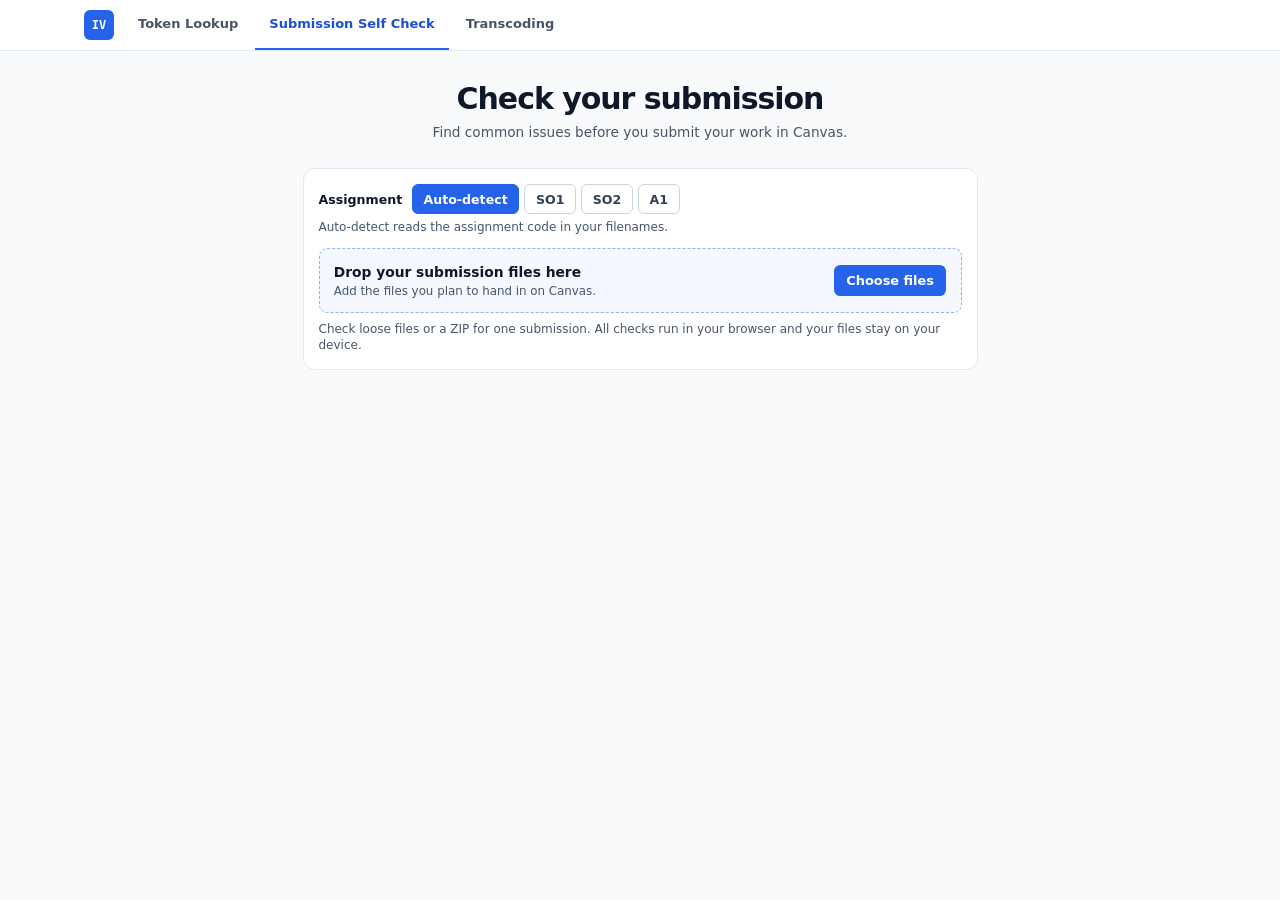
==== commit 22c8ff00: "Add on-demand video transcoding tab" ====
--- a/iv-student-self-check.html
+++ b/iv-student-self-check.html
@@ -181,14 +181,13 @@
   border-radius: 6px; background: #2563eb; color: white;
   font: 700 12px/1 ui-monospace, Menlo, monospace;
 }
-.iv-tool-tabs { display: flex; align-self: stretch; gap: 3px; }
+.iv-tool-tabs { display: flex; align-self: stretch; min-width: 0; gap: 3px; }
 .iv-tool-tabs .iv-tool-tab {
   box-sizing: border-box; display: flex; align-items: center; justify-content: center;
-  width: 112px; min-height: 45px; padding-inline: 6px; border-bottom: 2px solid transparent;
-  color: #475569; text-align: center; text-decoration: none; white-space: nowrap;
+  min-width: 0; min-height: 45px; padding-inline: 14px; border-bottom: 2px solid transparent;
+  color: #475569; text-align: center; text-decoration: none;
   font: 600 13px/1.25 system-ui, sans-serif;
 }
-.iv-tool-tabs .iv-tool-tab:last-child { width: 161px; }
 .iv-tool-tabs .iv-tool-tab:hover { color: #1e40af; background: #f8fafc; }
 .iv-tool-tabs .iv-tool-tab[aria-current="page"] { border-bottom-color: #2563eb; color: #1d4ed8; }
 .iv-tool-tabs .iv-tool-tab:focus-visible { outline: 2px solid #2563eb; outline-offset: -4px; border-radius: 4px; }
@@ -197,8 +196,7 @@
 }
 @media (max-width: 639px) {
   .iv-tool-header-inner { padding-inline: 12px; gap: 7px; }
-  .iv-tool-tabs .iv-tool-tab { width: 95px; font-size: 12px; }
-  .iv-tool-tabs .iv-tool-tab:last-child { width: 144px; }
+  .iv-tool-tabs .iv-tool-tab { padding-inline: 6px; font-size: 12px; }
   .iv-tool-updated { display: none; }
 }
 </style>
@@ -210,6 +208,7 @@
     <nav class="iv-tool-tabs" aria-label="IV tools">
       <a class="iv-tool-tab" href="https://maro-hmi.github.io/iv2026-latetoken-lookup/">Token Lookup</a>
       <a class="iv-tool-tab" href="#" aria-current="page">Submission Self Check</a>
+      <a class="iv-tool-tab" href="https://maro-hmi.github.io/iv2026-latetoken-lookup/transcoding.html">Transcoding</a>
     </nav>
   </div>
 </header>
